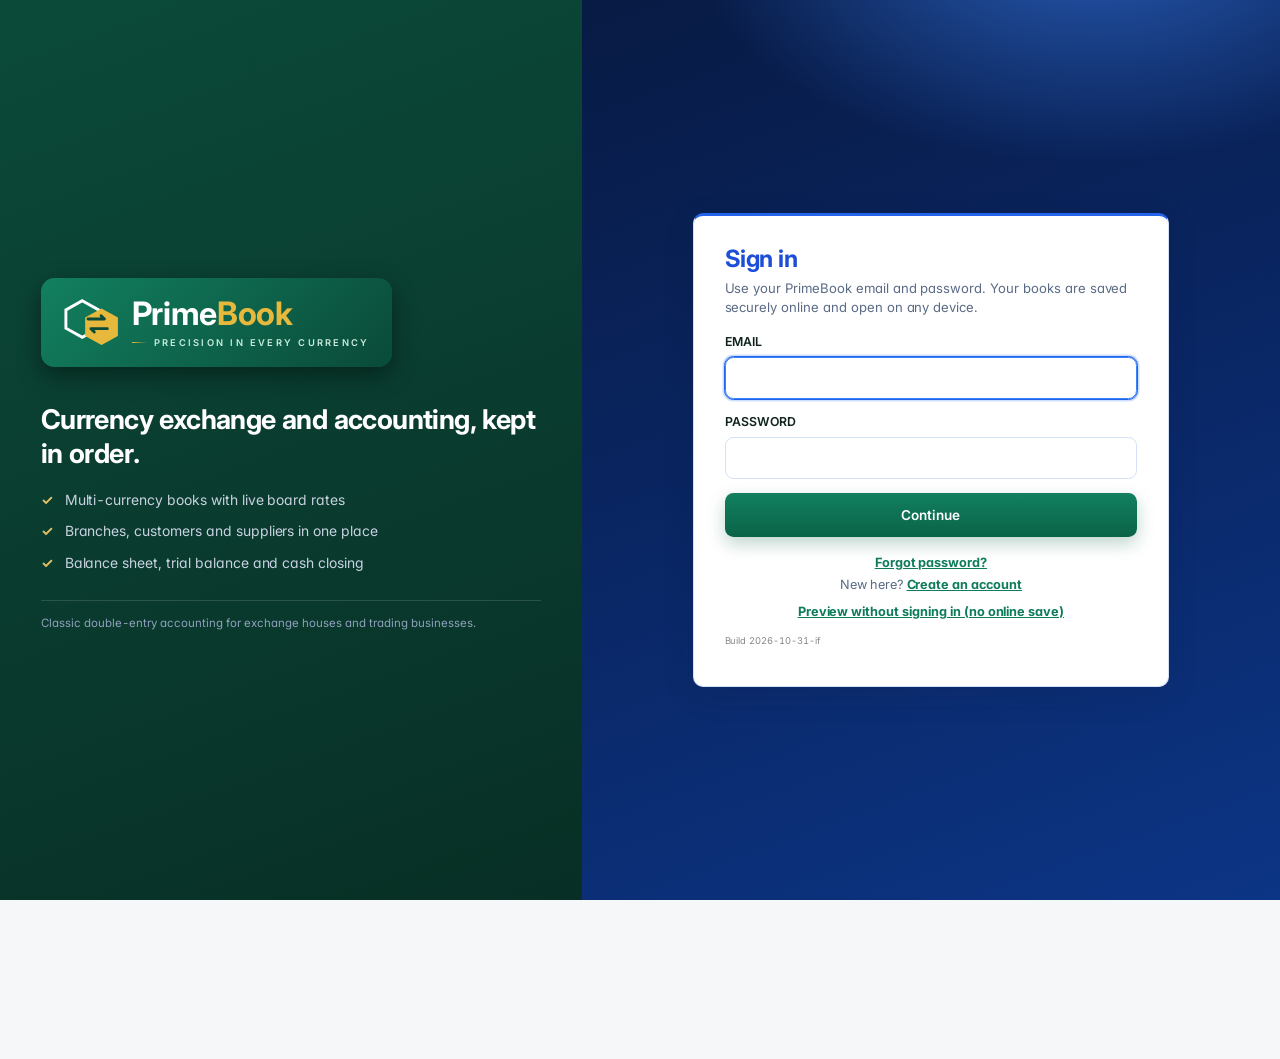
==== public/index.html @ 4fc0483b "Daily Closing: 5-stage approval progress, approval queue panel, closing blocked by pending approvals" ====
<!DOCTYPE html>
<html translate="no" lang="en"><head><link rel="preconnect" href="https://fonts.googleapis.com"><link rel="preconnect" href="https://fonts.gstatic.com" crossorigin><link href="https://fonts.googleapis.com/css2?family=Inter:wght@400;500;600;700;800&display=swap" rel="stylesheet"><meta name="google" content="notranslate"><meta http-equiv="Content-Language" content="en"><meta charset="utf-8">
<meta name="viewport" content="width=device-width, initial-scale=1, viewport-fit=cover">
<title>PrimeBook</title>

<style>
:root{--bg:#f3f5f4;--pn:#fff;--tx:#14211d;--mu:#5d6b66;--ln:#d9e0dd;--ac:#0b6b57;--ac2:#e8f2ef;--rd:#b3261e;--side:#10231e;--sidetx:#cfe0da;
box-sizing:border-box;padding-top:env(safe-area-inset-top,0px);padding-bottom:env(safe-area-inset-bottom,0px)}
:root:not([data-theme=light]){}
@media(prefers-color-scheme:dark){:root:not([data-theme=light]){--bg:#0e1614;--pn:#16221f;--tx:#e6efec;--mu:#93a39d;--ln:#27382f;--ac:#3fc3a2;--ac2:#1b2e29;--rd:#ff8a80;--side:#0a1210;--sidetx:#a9bdb6}}
:root[data-theme=dark]{--bg:#0e1614;--pn:#16221f;--tx:#e6efec;--mu:#93a39d;--ln:#27382f;--ac:#3fc3a2;--ac2:#1b2e29;--rd:#ff8a80;--side:#0a1210;--sidetx:#a9bdb6}
*{box-sizing:border-box}html{scroll-padding-top:env(safe-area-inset-top,0px)}
body{margin:0;background:var(--bg);color:var(--tx);font:15px/1.5 "Segoe UI",system-ui,sans-serif;display:flex;min-height:100vh}
nav{width:200px;background:var(--side);color:var(--sidetx);padding:16px 10px;flex:none}
nav h1{font:700 18px 'Inter','Segoe UI',sans-serif;color:#fff;margin:0 8px 14px}
nav button{display:block;width:100%;text-align:left;background:none;border:0;color:inherit;padding:8px 10px;border-radius:6px;font:inherit;cursor:pointer}
nav button.on{background:var(--ac);color:#fff}nav button:hover:not(.on){background:#ffffff14}
main{flex:1;min-width:0;padding:18px 22px}
.top{display:flex;gap:10px;align-items:center;margin-bottom:14px;flex-wrap:wrap}.top h2{margin:0;font:700 22px 'Inter','Segoe UI',sans-serif;flex:1}
.g{display:grid;grid-template-columns:repeat(auto-fit,minmax(220px,1fr));gap:12px;margin-bottom:14px}
.p{background:var(--pn);border:1px solid var(--ln);border-radius:8px;padding:14px;margin-bottom:14px}
.p h3{margin:0 0 10px;font-size:15px}
.k b{display:block;font:700 24px 'Inter','Segoe UI',sans-serif}.k span{color:var(--mu);font-size:13px}
form{display:grid;grid-template-columns:repeat(auto-fit,minmax(130px,1fr));gap:8px;align-items:end}
label{display:flex;flex-direction:column;font-size:12px;color:var(--mu);gap:3px}
input,select{font:inherit;padding:7px 8px;border:1px solid var(--ln);border-radius:6px;background:var(--bg);color:var(--tx);min-width:0}
button.b,form button{background:var(--ac);color:#fff;border:0;border-radius:6px;padding:8px 12px;font:inherit;font-weight:600;cursor:pointer}
button.s{background:var(--ac2);color:var(--ac)}
.w{overflow-x:auto}table{border-collapse:collapse;width:100%;font-size:14px}
th,td{padding:6px 8px;border-bottom:1px solid var(--ln);text-align:left;white-space:nowrap}th{color:var(--mu);font-weight:600}
.n{text-align:right;font-variant-numeric:tabular-nums}.neg{color:var(--rd)}tr.t td{font-weight:700;border-top:2px solid var(--ln)}
.mu{color:var(--mu);font-size:13px}
@media(max-width:720px){body{flex-direction:column}nav{width:100%;display:flex;overflow-x:auto;gap:4px;padding:8px}nav h1{display:none}nav button{width:auto;white-space:nowrap}main{padding:12px}}
@media print{nav,form,.top select,.top button,.chips,.qa{display:none}}
body{font-family:'Inter','Segoe UI',system-ui,sans-serif}.top h2,.k b,nav h1{font-family:'Inter','Segoe UI',system-ui,sans-serif;letter-spacing:-.02em}
nav{border-right:1px solid #ffffff12;position:sticky;top:0;height:100vh;overflow:auto}nav button.on{box-shadow:inset 3px 0 0 #fff}
.p{box-shadow:0 1px 3px #0b1f1a14}th{font-size:12px;background:var(--ac2)}tr:hover td{background:var(--ac2)}
.chips,.qa{display:flex;gap:6px;flex-wrap:wrap;margin-bottom:12px}.chip{border:1px solid var(--ln);background:var(--pn);color:var(--tx);padding:5px 14px;border-radius:99px;font:inherit;font-size:13px;cursor:pointer}.chip.on{background:var(--ac);color:#fff;border-color:var(--ac)}
.k{cursor:pointer;transition:transform .15s,border-color .15s}.k:hover{transform:translateY(-2px);border-color:var(--ac)}.k em{font-style:normal;font-size:12px;color:var(--mu)}
.g2{display:grid;grid-template-columns:repeat(auto-fit,minmax(320px,1fr));gap:12px}.ch{width:100%;height:auto}.ax{fill:var(--mu);font-size:10px}
.hb{display:grid;grid-template-columns:44px 1fr 96px;gap:8px;align-items:center;padding:5px 0;cursor:pointer;font-size:14px}.hb u{height:10px;background:var(--ac2);border-radius:5px;overflow:hidden}.hb i{display:block;height:100%;background:var(--ac)}.hb b{text-align:right;font-variant-numeric:tabular-nums}
.mix{display:flex;height:14px;border-radius:7px;overflow:hidden;background:var(--ac2)}.m0{background:var(--ac)}.m1{background:#c58a1b}.m2{background:#4a6fd1}.lg{display:flex;gap:14px;flex-wrap:wrap;margin-top:8px;font-size:13px}.lg i{display:inline-block;width:10px;height:10px;border-radius:3px;margin-right:5px}
.al{margin:0;padding:0;list-style:none}.al li{padding:7px 0;border-bottom:1px solid var(--ln);font-size:14px}
nav button.sub{padding-left:26px;font-size:13px;opacity:.85}nav button.on2{background:#ffffff1c;color:#fff;opacity:1}
.tpl .th{border-bottom:1px solid var(--ln);margin:-14px -14px 12px;padding:14px;background:var(--ac2);border-radius:8px 8px 0 0}.tpl .th h3{font-size:17px;margin:0}.tpl .th p{margin:2px 0 0;color:#2f423b;font-size:13.5px;font-weight:500}.tpl .th h3{color:#0b3d33}
.tpl form{display:block}.tpl fieldset{border:0;border-top:1px solid var(--ln);margin:0 0 6px;padding:10px 0;min-width:0}.tpl legend{font-weight:600;font-size:13px;padding:0 8px 0 0}.fg{display:grid;grid-template-columns:repeat(auto-fit,minmax(170px,1fr));gap:12px}
.tf{display:flex;justify-content:space-between;align-items:center;gap:12px;border-top:1px solid var(--ln);padding-top:12px;font-size:12px;color:var(--mu);flex-wrap:wrap}
.pf{display:grid;grid-template-columns:minmax(210px,270px) 1fr;gap:12px;align-items:start}.pf.one{grid-template-columns:1fr}@media(max-width:720px){.pf{grid-template-columns:1fr}}
.ur{padding:9px 10px;border-radius:6px;cursor:pointer;display:flex;flex-direction:column}.ur:hover,.ur.on{background:var(--ac2)}
.av{width:46px;height:46px;border-radius:50%;background:var(--ac);color:#fff;display:grid;place-items:center;font-weight:700}
.dl{display:grid;grid-template-columns:minmax(120px,170px) 1fr;margin:0}.dl dt,.dl dd{margin:0;padding:10px 0;border-bottom:1px solid var(--ln)}.dl dt{color:var(--mu)}
.bdg{display:inline-block;padding:2px 10px;border-radius:99px;font-size:12px;font-weight:600;margin:0 6px}.bdg.g{background:var(--ac2);color:var(--ac)}.bdg.w{background:#c58a1b2e;color:#b27a10}.bdg.e{background:#b3261e24;color:var(--rd)}
.key{font:600 17px ui-monospace,Consolas,monospace;letter-spacing:.08em;background:var(--ac2);padding:10px;border-radius:6px;word-break:break-all;margin:6px 0;user-select:all}

:root{--bg:#eef4fb;--pn:#fcfdfe;--tx:#1c2433;--mu:#6a7384;--ln:#d7e4f4;--ac:#0A4A39;--ac2:#eaeef4;--gd:#3FA37F;--rd:#9b2c2c;--side:#10203a;--sidetx:#c8d2e1;--onac:#fff}
@media(prefers-color-scheme:dark){:root:not([data-theme=light]){--bg:#0f1624;--pn:#172134;--tx:#e8ecf3;--mu:#97a3b8;--ln:#2a364b;--ac:#7fa6d8;--ac2:#1d2b44;--gd:#e3c06a;--rd:#f19a9a;--side:#0a1220;--sidetx:#b4c0d3;--onac:#0f1624}}
:root[data-theme=dark]{--bg:#0f1624;--pn:#172134;--tx:#e8ecf3;--mu:#97a3b8;--ln:#2a364b;--ac:#7fa6d8;--ac2:#1d2b44;--gd:#e3c06a;--rd:#f19a9a;--side:#0a1220;--sidetx:#b4c0d3;--onac:#0f1624}
body{font-family:'Source Sans 3','Segoe UI',system-ui,sans-serif}
.top h2,.p h3,nav h1,.k b,.tpl .th h3{font-family:'Inter','Segoe UI',sans-serif;letter-spacing:0}.top h2{font-size:21px;border-bottom:2px solid var(--gd);padding-bottom:6px}
button.b,form button,.chip.on,.av{background:var(--ac);color:var(--onac)}button.s{background:var(--ac2);color:var(--ac)}.chip.on{border-color:var(--ac)}
nav h1{color:#fff;font-size:17px;border-bottom:1px solid #ffffff22;padding-bottom:12px}
nav button.on,nav button.on2{background:#ffffff1a;color:#fff;box-shadow:inset 3px 0 0 var(--gd)}
nav .gh{display:flex;gap:8px;font-weight:600;color:#fff;margin-top:6px}nav .gh i{font-style:normal;color:var(--gd);width:10px}nav .gh.on0{background:#ffffff0f}
nav button.sub{padding:6px 10px 6px 30px;font-size:13.5px}
.k{border-top:3px solid var(--gd)}th{background:var(--ac2);color:var(--tx)}.hb i,.m0{background:var(--ac)}tr:hover td{background:var(--ac2)}
.star{color:#bbd1ec;cursor:pointer}.star.on{color:var(--gd)}.rl{color:var(--ac);font-weight:600;text-decoration:none}.rl:hover{text-decoration:underline}.rp{grid-template-columns:minmax(200px,250px) 1fr}
@media(max-width:720px){.grp{display:contents}.rp{grid-template-columns:1fr}}

.g4{display:grid;grid-template-columns:repeat(4,1fr);gap:12px;margin-bottom:14px}.g4 .k{margin:0}.dh{display:flex;justify-content:space-between;gap:10px;flex-wrap:wrap;align-items:center;margin-bottom:14px}.dh .chips,.dh .qa{margin:0}
.dg{display:grid;grid-template-columns:minmax(0,2fr) minmax(280px,1fr);gap:14px;align-items:start;margin-bottom:0}.dcol{min-width:0}
.ph{display:flex;justify-content:space-between;align-items:baseline}.ph h3{margin:0 0 10px}
.st3{display:grid;grid-template-columns:repeat(3,1fr);gap:10px;margin-bottom:10px}.st2{display:grid;grid-template-columns:1fr 1fr;gap:10px;margin-bottom:8px}
.st3>div,.st2>div{background:var(--ac2);border-radius:6px;padding:8px 10px}.st3 span,.st2 span{display:block;font-size:12px;color:var(--mu)}.st3 b,.st2 b{font:700 17px 'Inter','Segoe UI',sans-serif}
.al li{border-left:3px solid var(--ln);padding-left:10px}.al li.w{border-left-color:var(--gd)}.al li.r{border-left-color:var(--rd)}.al li.i{border-left-color:var(--ac)}
.m2{background:#7b8aa3}.p.k em{display:block;margin-top:2px}
@media(max-width:1000px){.g4{grid-template-columns:repeat(2,1fr)}.dg{grid-template-columns:1fr}}@media(max-width:480px){.g4{grid-template-columns:1fr}.st3{grid-template-columns:1fr}}
nav button.sub2{padding-left:48px;font-size:13px}
.rh{display:flex;justify-content:space-between;gap:14px;flex-wrap:wrap;align-items:flex-end}.rh h3{font-size:19px;margin:0 0 4px}.rh p{margin:0}.rf{display:flex;gap:8px;align-items:flex-end;flex-wrap:wrap}.rf label{min-width:120px}
.kp{margin:0}.kp span{display:block;color:var(--mu);font-size:13px}.kp b{display:block;font:700 22px 'Inter','Segoe UI',sans-serif}.kp em{font-style:normal;font-size:12px;color:var(--mu)}.g4 .kp{border-top:3px solid var(--gd)}
.stm td{padding:8px 12px}.stm .sh td{background:var(--ac2);font-weight:700;font-size:12px;letter-spacing:.06em;text-transform:uppercase;color:var(--ac)}.stm .sub td{font-weight:700;border-top:1px solid var(--tx)}.stm .grand td{font-weight:700;border-top:2px solid var(--tx);border-bottom:3px double var(--tx);background:var(--ac2)}.stm tr:not(.sh):not(.sub):not(.grand) td:first-child{padding-left:28px}
.hb.wide{grid-template-columns:150px 1fr 120px;cursor:default}.hb i.neg{background:var(--rd)}nav button.subh{font-weight:600;color:#fff}
.txl{width:100%;border-collapse:collapse}.txl th{background:var(--ac2)}.txl td{padding:4px 6px;border-bottom:1px solid var(--ln)}.txl select,.txl input{width:100%;min-width:130px}.txl input{text-align:right}.txl th.n{text-align:right}#txp:disabled{opacity:.45;cursor:not-allowed}
.tree .acc td:first-child{font-weight:600}.tree .sb td:first-child{padding-left:36px!important}.tree .sl td:first-child{padding-left:60px!important;color:var(--mu);font-size:13px}.tree .sl td.n{font-size:13px;color:var(--mu)}.tree .tot td{font-weight:600;border-top:1px solid var(--ln)}.tree .acc td:first-child{padding-left:12px!important}
.vch{background:var(--pn);border:1px solid var(--ln);border-top:4px solid var(--gd);border-radius:4px;padding:22px 26px;box-shadow:0 2px 8px #0b1f1a14;margin-bottom:14px}
.vh{display:flex;justify-content:space-between;gap:16px;align-items:flex-start;border-bottom:2px solid var(--tx);padding-bottom:12px;margin-bottom:14px}.vco b{font:700 20px 'Inter','Segoe UI',sans-serif;letter-spacing:.04em;display:block}.vco span{color:var(--mu);font-size:13px}.vt{text-align:right}.vt h2{margin:0;font:700 17px 'Inter','Segoe UI',sans-serif;text-transform:uppercase;letter-spacing:.06em}.vno{margin-top:6px;border:1px solid var(--tx);display:inline-block;padding:3px 12px;font-size:14px}
.vm{display:grid;grid-template-columns:repeat(auto-fit,minmax(170px,1fr));gap:12px 16px;margin-bottom:16px}.vm label{font-size:11px;text-transform:uppercase;letter-spacing:.05em}.vm .ro{padding:8px 4px;border-bottom:1px solid var(--ln);color:var(--tx);font-size:15px;text-transform:none;letter-spacing:0}
.vb{display:grid;grid-template-columns:minmax(0,1.4fr) minmax(240px,1fr);gap:18px;margin-top:14px}.vb textarea{width:100%;min-height:100px;font:inherit;padding:8px;border:1px solid var(--ln);border-radius:6px;background:var(--bg);color:var(--tx);text-transform:none;letter-spacing:0;margin-top:3px}
.vtot{border:1px solid var(--tx);align-self:start}.vtot div{display:flex;justify-content:space-between;padding:8px 12px;border-bottom:1px solid var(--ln)}.vtot div:last-child{border:0;font-weight:700;background:var(--ac2)}
.vw{margin-top:12px;padding:10px 12px;background:var(--ac2);border-left:3px solid var(--gd);font-size:14px}
.vs{display:grid;grid-template-columns:repeat(4,1fr);gap:20px;margin-top:38px}.vs div{border-top:1px solid var(--tx);padding-top:6px;font-size:12px;color:var(--mu);text-align:center}.vs b{display:block;color:var(--tx);font-size:13px;min-height:16px;margin-bottom:2px}
.vf{display:flex;gap:8px;justify-content:flex-end;flex-wrap:wrap;margin-top:18px;align-items:center}.vf .mu{margin-right:auto;max-width:420px}
.tpls{display:grid;grid-template-columns:repeat(auto-fit,minmax(170px,1fr));gap:10px;margin-bottom:14px}.tcard{text-align:left;border:1px solid var(--ln);background:var(--pn);color:var(--tx);border-radius:8px;padding:10px 12px;cursor:pointer;font:inherit}.tcard b{display:block;font-size:14px}.tcard span{font-size:12px;color:var(--mu)}.tcard.on{border-color:var(--gd);box-shadow:inset 0 0 0 1px var(--gd);background:var(--ac2)}
.txl .ix{width:34px;color:var(--mu);text-align:center}
@media(max-width:720px){.vb{grid-template-columns:1fr}.vs{grid-template-columns:1fr 1fr}.vch{padding:14px}}
@media print{.noprint,.tpls{display:none!important}.vch{box-shadow:none;border-color:#000;padding:0}.vch select,.vch input,.vch textarea{border:0!important;background:none!important}.vch select{appearance:none}}

:root{--up:#2f7d5b}@media(prefers-color-scheme:dark){:root:not([data-theme=light]){--up:#6fcf9f}}:root[data-theme=dark]{--up:#6fcf9f}
.dw{display:flex;justify-content:space-between;gap:14px;flex-wrap:wrap;align-items:flex-end;margin-bottom:14px}.dw h3{margin:0;font:700 18px 'Inter','Segoe UI',sans-serif}.dw p{margin:3px 0 0;color:var(--mu);font-size:13px}
.seg{display:inline-flex;border:1px solid var(--ln);border-radius:8px;overflow:hidden;background:var(--pn)}.seg button{border:0;background:none;color:var(--tx);padding:7px 14px;font:inherit;font-size:13px;cursor:pointer}.seg button.on{background:var(--ac);color:var(--onac)}
.kc .row{display:flex;justify-content:space-between;align-items:flex-end;gap:8px}.kc svg{width:96px;height:36px;flex:none}.kc em{display:block;margin-top:4px;font-size:12px;color:var(--mu)}
.pill{display:inline-block;font-size:12px;font-weight:600;padding:1px 8px;border-radius:99px;margin-right:4px}.pill.up{background:#2f7d5b24;color:var(--up)}.pill.dn{background:#9b2c2c22;color:var(--rd)}.pill.nu{background:var(--ac2);color:var(--mu)}
.card-h{display:flex;justify-content:space-between;align-items:center;gap:10px;margin-bottom:10px;flex-wrap:wrap}.card-h h3{margin:0}.lnk{font-size:12px;color:var(--ac);cursor:pointer;font-weight:600}.lnk:hover{text-decoration:underline}
.donut{display:flex;gap:16px;align-items:center;flex-wrap:wrap}.donut svg{width:140px;height:140px;flex:none}.dl2{flex:1;min-width:140px}.dl2 div{display:flex;align-items:center;gap:8px;font-size:13px;padding:4px 0;border-bottom:1px solid var(--ln)}.dl2 i{width:10px;height:10px;border-radius:3px;display:inline-block}.dl2 b{margin-left:auto;font-variant-numeric:tabular-nums;padding-left:12px}
.tg{display:inline-block;font-size:11px;font-weight:600;padding:1px 8px;border-radius:4px;background:var(--ac2);color:var(--ac);letter-spacing:.03em}
.gm{display:grid;grid-template-columns:minmax(0,2fr) minmax(280px,1fr);gap:14px;margin-bottom:14px}.gm>div>.p:last-child{margin-bottom:0}.gm>div>.p{margin-bottom:14px}.g3{display:grid;grid-template-columns:repeat(auto-fit,minmax(300px,1fr));gap:14px;margin-bottom:14px}.g3 .p{margin:0}.gm>.p{margin:0}
.lg2{display:flex;gap:14px;font-size:12px;color:var(--mu)}.lg2 i{display:inline-block;width:10px;height:3px;margin-right:5px;vertical-align:middle}
@media(max-width:1000px){.gm{grid-template-columns:1fr}}.g3 .hb.wide{grid-template-columns:100px 1fr 96px}.kc em{white-space:nowrap}
.cl-tools{display:flex;gap:10px;flex-wrap:wrap;align-items:flex-end}.cl-tools label{min-width:170px;flex:1;max-width:260px}.sh{display:flex;gap:8px;flex-wrap:wrap;margin-top:12px}
.abtn{display:inline-block;text-decoration:none;border-radius:6px;padding:8px 12px;font-weight:600;background:var(--ac2);color:var(--ac);font-size:14px}.abtn:hover{background:var(--ln)}
.cpick{display:grid;grid-template-columns:repeat(auto-fill,minmax(210px,1fr));gap:8px;margin-top:10px}
.stc{display:grid;grid-template-columns:minmax(0,1.3fr) minmax(240px,1fr);gap:18px;margin-bottom:14px}.stc h4{margin:0 0 4px;font:700 16px 'Inter','Segoe UI',sans-serif}.stc p{margin:2px 0;color:var(--mu);font-size:13px}@media(max-width:720px){.stc{grid-template-columns:1fr}}
.ckw{grid-column:1/-1}.ckw span{display:block;font-size:12px;color:var(--mu);margin-bottom:4px}.cks{display:flex;gap:8px;flex-wrap:wrap}.ck{flex-direction:row!important;align-items:center;gap:6px!important;border:1px solid var(--ln);border-radius:6px;padding:6px 12px;background:var(--bg);color:var(--tx)!important;font-size:13px!important}.ck input{min-width:0}
.ov{position:fixed;inset:0;background:#0f1b2d99;z-index:50;overflow:auto;display:flex;justify-content:center;align-items:flex-start;padding:24px 16px}
.md{background:var(--pn);border-radius:12px;width:100%;max-width:780px;box-shadow:0 20px 60px #0008;margin:auto}
.mh{display:flex;justify-content:space-between;align-items:center;padding:20px 28px;border-bottom:1px solid var(--ln)}.mh h3{margin:0;font:700 22px 'Inter','Segoe UI',sans-serif}.mx{background:none;border:0;font-size:22px;line-height:1;color:var(--mu);cursor:pointer}
.mb{padding:22px 28px}.mg{display:grid;grid-template-columns:1fr 1fr;gap:18px 20px}
.mf{display:flex;flex-direction:column;gap:6px;font-size:15px;font-weight:600;color:var(--tx)}.mf input,.mf select,.mf textarea{font:inherit;font-weight:400;padding:12px 14px;border:1px solid var(--ln);border-radius:8px;background:var(--pn);color:var(--tx);min-height:48px}.mf textarea{min-height:100px;resize:vertical}
.amt{display:flex;align-items:center;border:1px solid var(--ln);border-radius:8px;padding:0 14px;min-height:48px;gap:8px;background:var(--pn)}.amt span{color:var(--mu);font-weight:400}.amt input{border:0!important;text-align:right;flex:1;min-height:44px!important;padding:0!important;background:none!important}
.lk{display:flex;gap:10px;align-items:center;margin:16px 0 10px;font-size:15px;font-weight:600}.ln{color:var(--ac);background:none;border:0;padding:0;font:inherit;font-weight:600;cursor:pointer}.ln:hover{text-decoration:underline}
.plo,.plf{border:1.5px solid var(--ac);border-radius:999px;padding:11px 28px;font:inherit;font-weight:600;cursor:pointer}.plo{background:none;color:var(--ac)}.plf{background:var(--ac);color:var(--onac)}.plo:hover{background:var(--ac2)}
.tagbox{background:var(--bg);border:1px solid var(--ln);border-radius:8px;padding:14px}
.mfoot{display:flex;justify-content:flex-end;gap:12px;padding:18px 28px;border-top:1px solid var(--ln)}
.tpl label,form[data-f] label{font-size:14px;font-weight:600;color:var(--tx)}.tpl input,.tpl select,form[data-f] input,form[data-f] select{padding:12px 14px;font-size:15px;font-weight:400;border-radius:8px;background:var(--pn);min-height:46px}.tpl .tf button,.tpl form>.tf button{border-radius:999px;padding:11px 28px}.tpl legend{font-size:15px}
@media(max-width:640px){.mg{grid-template-columns:1fr}.mb,.mh,.mfoot{padding-left:16px;padding-right:16px}}@media print{.ov{display:none}}
.cx-t{display:flex;justify-content:flex-end;gap:14px;align-items:center;flex-wrap:wrap;margin-bottom:18px}
.srch{display:flex;align-items:center;border:1.5px solid var(--ln);border-radius:10px;background:var(--pn);width:min(100%,360px);padding:3px 4px 3px 14px}.srch input{border:0!important;flex:1;font:inherit;background:none!important;color:var(--tx);min-height:36px!important;outline:none;padding:0!important;min-width:0}.srch button{background:var(--ac2);border:0;border-radius:8px;width:38px;height:36px;cursor:pointer;color:var(--tx);font-size:18px}
.ddw{position:relative;display:inline-block}.ddm{position:absolute;right:0;top:calc(100% + 6px);min-width:230px;background:var(--pn);border:1px solid var(--ln);border-radius:10px;box-shadow:0 10px 30px #0003;padding:6px;z-index:20}.ddm button{display:flex;width:100%;text-align:left;padding:9px 12px;border:0;background:none;border-radius:6px;color:var(--tx);font:inherit;font-size:14px;font-weight:400;cursor:pointer}.ddm button:hover{background:var(--ac2)}.ddm button.on{font-weight:700;color:var(--ac)}.ddm h6{margin:8px 12px 4px;font-size:11px;letter-spacing:.06em;text-transform:uppercase;color:var(--mu)}
.cx-tbl{width:100%;border-collapse:collapse}.cx-tbl th{text-align:left;font-weight:700;font-size:15px;padding:12px 14px;border-bottom:2px solid var(--ln);background:none;color:var(--tx)}.cx-tbl td{padding:16px 14px;border-bottom:1px solid var(--ln);vertical-align:top}.cx-tbl td b{font-size:17px}.sb2{color:var(--mu);font-size:14px;margin-top:2px}.cx-n{text-align:right!important}
.dots{width:40px;height:40px;border-radius:50%;border:1.5px solid var(--ac);background:none;color:var(--ac);font-size:18px;cursor:pointer;line-height:1;padding:0}
.cx-f{display:flex;justify-content:space-between;align-items:center;margin-top:18px;flex-wrap:wrap;gap:12px}.pg{display:inline-flex;border:1.5px solid var(--ln);border-radius:999px;overflow:hidden;margin-left:10px;vertical-align:middle}.pg button{background:none;border:0;padding:8px 14px;cursor:pointer;color:var(--ac);font-size:12px}.pg button:disabled{opacity:.35;cursor:default}.pg button+button{border-left:1.5px solid var(--ln)}
.amt select{border:0!important;background:none!important;min-height:44px!important;padding:0!important;width:auto!important;font-weight:600;color:var(--tx)}
:root{--bg:#eef4fb;--pn:#fcfdfe;--tx:#1c2433;--mu:#667085;--ln:#d7e4f4;--ac:#0A4A39;--ac2:#eef0f5;--gd:#3FA37F;--rd:#9b2c2c;--side:#10203a;--sidetx:#c8d2e1;--up:#2f7d5b}
@media(prefers-color-scheme:dark){:root:not([data-theme=light]){--bg:#0f1624;--pn:#172134;--tx:#e8ecf3;--mu:#97a3b8;--ln:#2a364b;--ac:#8fb0dc;--ac2:#1d2b44;--gd:#e3c06a;--rd:#f19a9a;--side:#0a1220;--sidetx:#b4c0d3;--up:#6fcf9f}}
:root[data-theme=dark]{--bg:#0f1624;--pn:#172134;--tx:#e8ecf3;--mu:#97a3b8;--ln:#2a364b;--ac:#8fb0dc;--ac2:#1d2b44;--gd:#e3c06a;--rd:#f19a9a;--side:#0a1220;--sidetx:#b4c0d3;--up:#6fcf9f}
.dz{font-size:16px}.dz .dw h3{font-size:24px}.dz .dw p{font-size:15px}
.dz .seg button,.dz .qa button{font-size:15px;padding:9px 16px}
.zg{display:grid;grid-template-columns:repeat(4,1fr);gap:16px;margin-bottom:16px}
.zk{display:flex;gap:16px;align-items:center;background:var(--pn);border:1px solid var(--ln);border-left:5px solid var(--ac);border-radius:10px;padding:20px;cursor:pointer;box-shadow:0 2px 6px #10203a18;transition:transform .15s}.zk:hover{transform:translateY(-2px)}
.zk:nth-child(2){border-left-color:var(--gd)}.zk:nth-child(4){border-left-color:#7a6a3a}
.zi{width:48px;height:48px;border-radius:50%;background:var(--ac2);display:grid;place-items:center;flex:none}.zi svg{width:26px;height:26px;fill:none;stroke:var(--ac);stroke-width:2;stroke-linecap:round;stroke-linejoin:round}
.zk span{display:block;font-size:14px;font-weight:600;color:var(--mu)}.zk b{display:block;font:700 30px 'Inter','Segoe UI',sans-serif;margin:2px 0;color:var(--tx);overflow-wrap:anywhere}.zk b.neg,.neg{color:var(--rd)}.zk em{font-style:normal;font-size:13.5px;color:var(--mu)}
.zr{display:grid;grid-template-columns:minmax(0,1.5fr) minmax(300px,1fr);gap:16px;margin-bottom:0;align-items:start}.zr2{display:grid;grid-template-columns:minmax(0,1.6fr) minmax(300px,1fr);gap:16px}.zr2.b{grid-template-columns:minmax(0,1.3fr) minmax(0,1fr)}
.dz .p{padding:20px;border-radius:10px}.dz .card-h h3{font:700 19px 'Inter','Segoe UI',sans-serif;color:var(--ac)}.dz .lnk{font-size:14px}
.zt{width:100%;border-collapse:collapse;font-size:15.5px}.zt th{font-size:13px;text-transform:uppercase;letter-spacing:.05em;text-align:left;padding:11px 12px;background:var(--ac2);color:var(--ac)}.zt td{padding:11px 12px;border-bottom:1px solid var(--ln)}.zt .n,.zt th.n{text-align:right;font-variant-numeric:tabular-nums}
.zt .cd{color:var(--mu);width:70px}.zt .gh2 td{background:var(--ac);color:#fff;font-weight:700;font-size:13.5px;letter-spacing:.05em;text-transform:uppercase;padding:8px 12px}:root[data-theme=dark] .zt .gh2 td{color:#0a1220}.zt .gt td{font-weight:700;border-top:2px solid var(--ac);background:var(--ac2)}.zt tr.cur td{background:var(--ac2)}
.arp{display:grid;gap:14px;margin-bottom:12px}.arp span{font-size:14px;color:var(--mu);font-weight:600}.arp b{display:block;font:700 24px 'Inter','Segoe UI',sans-serif}.arp u{display:block;height:12px;background:var(--ac2);border-radius:6px;overflow:hidden;margin-top:6px}.arp i{display:block;height:100%;background:var(--ac);border-radius:6px}.arp i.gd{background:var(--gd)}
.dz h4{margin:14px 0 6px;font-size:13px;text-transform:uppercase;letter-spacing:.06em;color:var(--mu)}.pr{display:flex;justify-content:space-between;gap:10px;padding:8px 0;border-bottom:1px solid var(--ln);font-size:15.5px}
.dz .ax{font-size:12.5px;fill:var(--mu)}.dz .ch{width:100%;height:auto}.dz .dl2 div{font-size:15px;padding:4px 0}.dz .hb.wide{font-size:15.5px;grid-template-columns:120px 1fr 110px;padding:9px 0}.dz .hb i{background:var(--ac)}.dz .hb u{height:14px}
.dz .tg{font-size:12.5px;padding:2px 10px}.dz .donut svg{width:170px;height:170px}.dz .lg2{font-size:14px}
@media(max-width:1100px){.zg{grid-template-columns:1fr 1fr}.zr,.zr2,.zr2.b{grid-template-columns:1fr}}@media(max-width:560px){.zg{grid-template-columns:1fr}.zk b{font-size:26px}}
@media(max-width:720px){nav{position:static;height:auto;overflow-x:auto;overflow-y:hidden;align-items:center}nav .grp{display:contents}nav button{flex:none;width:auto}nav button.gh{margin:0}.dz .zk b{font-size:26px}}.txg{width:100%;border-collapse:collapse;font-size:15.5px}.txg th{text-align:left;font-size:13px;text-transform:uppercase;letter-spacing:.05em;padding:12px;background:var(--ac2);color:var(--ac);white-space:nowrap}.txg th.n,.txg td.n{text-align:right;font-variant-numeric:tabular-nums}
.txg td{padding:12px;border-bottom:1px solid var(--ln);vertical-align:top}.txg tbody tr:nth-child(even) td,.txg tr:nth-child(even) td{background:#f5f8fc}:root[data-theme=dark] .txg tr:nth-child(even) td{background:#131d30}@media(prefers-color-scheme:dark){:root:not([data-theme=light]) .txg tr:nth-child(even) td{background:#131d30}}
.txg tr:hover td{background:var(--ac2)}.txg td.dt{white-space:nowrap;color:var(--mu);font-variant-numeric:tabular-nums}.txg td b{font-weight:600}.txg td small{display:block;color:var(--mu);font-size:12.5px;margin-top:2px}
.txg td.inn{color:var(--up);background:#e9f6ef!important}.txg td.out{color:var(--rd);background:#fcefed!important}
.tt{display:inline-block;font-size:12.5px;font-weight:600;padding:3px 11px;border-radius:99px;white-space:nowrap}.t-fx{background:#dff1e8;color:#14684a}.t-in{background:#f6ecce;color:#76591a}.t-tr{background:#dde9f6;color:#274f7d}.t-jr{background:#ece4f4;color:#5a3a7a}.t-bp{background:#fbe5d6;color:#8a4a1c}.t-en{background:#eceeed;color:#4a5651}
:root[data-theme=dark] .tt{filter:brightness(.92)}
@media(min-width:721px){nav{width:276px;padding:0 0 18px;background:linear-gradient(180deg,#14284a 0%,#0b1830 100%);border-right:0;box-shadow:2px 0 14px #10203a33;scrollbar-width:thin;scrollbar-color:#ffffff33 transparent}
nav .brand{display:flex;gap:12px;align-items:center;padding:22px 20px 18px;border-bottom:1px solid #ffffff1f;margin-bottom:10px;position:sticky;top:0;background:#14284a;z-index:2}
nav .brand i{width:42px;height:42px;border-radius:10px;background:linear-gradient(135deg,#e3c06a,#3FA37F);color:#0b1830;display:grid;place-items:center;font:700 17px 'Inter','Segoe UI',sans-serif;font-style:normal;flex:none}
nav .brand b{display:block;font:700 20px 'Inter','Segoe UI',sans-serif;color:#fff;letter-spacing:.01em}nav .brand span{display:block;font-size:12px;letter-spacing:.14em;text-transform:uppercase;color:#e3c06a;margin-top:1px}
nav>button,nav .gh{padding:12px 16px;margin:2px 10px;width:calc(100% - 20px);font-size:16.5px;font-weight:600;color:#e8f3ed;border-radius:8px;display:flex;align-items:center;gap:13px}
nav .gh{margin-top:2px}nav .gh .cv{margin-left:auto;font-style:normal;color:#e3c06a;font-size:13px;width:auto}nav .gh.on0{background:#ffffff14}
nav button.on{background:linear-gradient(90deg,#e3c06a33,#ffffff10);box-shadow:inset 4px 0 0 #e3c06a;color:#fff}
nav .grp{padding-bottom:4px}
nav button.sub{margin:1px 10px 1px 34px;width:calc(100% - 44px);padding:9px 12px 9px 18px;font-size:15.5px;font-weight:400;color:#c9ded3;opacity:1;border-left:1px solid #ffffff26;border-radius:0 8px 8px 0;display:block}
nav button.sub:hover{color:#fff;background:#ffffff12}nav button.subh{font-weight:600;color:#fff;font-size:14.5px;text-transform:uppercase;letter-spacing:.06em;padding-top:12px}
nav button.sub2{margin-left:50px;width:calc(100% - 60px);font-size:15px;padding-left:16px}
nav button.sub.on,nav button.sub.on2,nav button.sub2.on{background:#e3c06a2b;color:#fff;font-weight:600;border-left:3px solid #e3c06a;box-shadow:none}
nav .ni{width:22px;height:22px;flex:none;display:inline-grid;place-items:center}nav .ni svg{width:22px;height:22px;fill:none;stroke:#e3c06a;stroke-width:1.8;stroke-linecap:round;stroke-linejoin:round}
nav .nf{margin:16px 14px 0;padding:14px;border-radius:10px;background:#ffffff0f;color:#cfe3d9;font-size:14px;line-height:1.4}nav .nf b{display:block;color:#fff;font-size:15.5px}}
@media(max-width:720px){nav .brand,nav .nf{display:none}nav .ni{display:none}nav .gh .cv{margin-left:6px}nav button{font-size:15px}}
.ccb{display:inline-block;background:var(--ac);color:#fff;font-weight:700;font-size:13.5px;letter-spacing:.06em;padding:3px 12px;border-radius:6px}:root[data-theme=dark] .ccb{color:#0a1220}.zk b{font-size:27px}.zk b{white-space:nowrap}.zk b .cu{font:600 14px 'Inter',sans-serif;color:var(--mu);letter-spacing:.05em}.dz .dl2 b,.dz .hb b{white-space:nowrap}.dz .dl2 div{gap:8px;justify-content:space-between}.cq{display:flex;gap:10px;flex-wrap:wrap}.cq .plo{padding:8px 20px}.vw b.neg{color:var(--rd)}.dz{pointer-events:none}.dz .zk{cursor:default}.dz .zk:hover{transform:none}.zk{border-left-color:var(--ac)}.zk:nth-child(2),.zk:nth-child(4){border-left-color:var(--gd)}.zt .gh2 td{background:var(--ac)}.mg{align-items:end}.mf{justify-content:flex-end}.mf>span:first-child{line-height:1.3}
.mf input,.mf select,.amt{height:50px;min-height:50px;box-sizing:border-box;line-height:1.2}.amt input,.amt select{height:48px!important;min-height:0!important;box-sizing:border-box}.mf textarea{box-sizing:border-box}
.fg{align-items:end}.fg label,form[data-f] .fg>label{display:flex;flex-direction:column;justify-content:flex-end;gap:6px}.fg input,.fg select,.tpl input,.tpl select,form[data-f] input:not([type=checkbox]),form[data-f] select{height:46px;box-sizing:border-box;line-height:1.2}
.fg label{line-height:1.3}
.mb .mg+.mg,.mb .mg+#ct_fxw,.mb #ct_fxw+.mg{margin-top:18px}.mb .cq{margin-top:18px}.mb #ct_fxw{margin-bottom:0!important}body.auon nav,body.auon main{display:none}
#auth{position:fixed;inset:0;z-index:200;overflow:auto;background:var(--bg);font-size:16px}
.aub{min-height:100%;display:grid;grid-template-columns:minmax(300px,5fr) minmax(0,6fr)}
.aup{background:linear-gradient(160deg,#14284a,#0b1830);color:#e8ecf3;padding:48px 48px 36px;display:flex;flex-direction:column;gap:22px;justify-content:center}
.aul{display:flex;gap:14px;align-items:center}.aul i{width:52px;height:52px;border-radius:12px;background:linear-gradient(135deg,#e3c06a,#3FA37F);color:#0a1830;display:grid;place-items:center;font:700 21px 'Inter','Segoe UI',sans-serif;font-style:normal}.aul b{display:block;font:700 26px 'Inter','Segoe UI',sans-serif;color:#fff}.aul span{display:block;font-size:12.5px;letter-spacing:.16em;text-transform:uppercase;color:#e3c06a}
.aup h1{font:700 32px/1.25 'Inter','Segoe UI',sans-serif;margin:14px 0 0;color:#fff}.aup ul{margin:0;padding:0;list-style:none;display:grid;gap:12px}.aup li{padding-left:28px;position:relative;font-size:16.5px;color:#c8d2e1}.aup li:before{content:"\2713";position:absolute;left:0;color:#e3c06a;font-weight:700}.aup small{color:#8fa0bd;font-size:13.5px;margin-top:10px;border-top:1px solid #ffffff22;padding-top:16px}
.auc{display:grid;place-items:center;padding:32px 20px}.aucard{width:100%;max-width:560px;background:var(--pn);border:1px solid var(--ln);border-top:4px solid var(--gd);border-radius:12px;padding:34px 36px;box-shadow:0 10px 36px #10203a22}
.aucard h2{margin:0 0 6px;font:700 28px 'Inter','Segoe UI',sans-serif;color:var(--ac)}.as{margin:0 0 18px;color:var(--mu);font-size:15.5px;line-height:1.5}
.af{display:flex;flex-direction:column;gap:6px;font-size:14.5px;font-weight:600;color:var(--tx);margin-bottom:16px}.af input,.af select{height:50px;box-sizing:border-box;padding:0 14px;font:inherit;font-weight:400;font-size:16px;border:1px solid var(--ln);border-radius:8px;background:var(--bg);color:var(--tx);width:100%}.af input:focus,.af select:focus{outline:2px solid var(--gd);outline-offset:1px}.af input[readonly]{opacity:.75}
.ar2{display:grid;grid-template-columns:1fr 1fr;gap:0 14px}.ar3{display:grid;grid-template-columns:1fr 1fr;gap:0 14px}
.ab{width:100%;height:52px;border:0;border-radius:10px;background:var(--ac);color:var(--bg);font:700 16.5px inherit;font-family:inherit;cursor:pointer;margin-top:4px}.ab:hover{filter:brightness(1.12)}.ab:disabled{opacity:.6}
:root[data-theme=dark] .ab{color:#0a1220}
.ae{background:#f8e4e4;color:#8c2222;border:1px solid #e8b9b9;border-radius:8px;padding:11px 14px;margin-bottom:16px;font-size:15px}:root[data-theme=dark] .ae{background:#3a1c1c;color:#f5b5b5;border-color:#6a2c2c}
.al{text-align:center;color:var(--mu);margin:18px 0 0;font-size:15px;line-height:1.7}.al a{color:var(--ac);font-weight:700}
.ak{display:flex;gap:10px;align-items:center;font-size:14.5px;color:var(--mu);margin:2px 0 16px}.ak input{width:18px;height:18px}
.aus{display:flex;gap:6px;list-style:none;padding:0;margin:0 0 22px}.aus li{flex:1;display:flex;gap:8px;align-items:center;font-size:13.5px;color:var(--mu);border-top:3px solid var(--ln);padding-top:8px}.aus i{width:22px;height:22px;border-radius:50%;background:var(--ln);display:grid;place-items:center;font-style:normal;font-size:12px;font-weight:700;color:var(--tx)}.aus li.on{border-color:var(--gd);color:var(--tx);font-weight:600}.aus li.on i{background:var(--gd);color:#fff}.aus li.dn{border-color:var(--ac)}.aus li.dn i{background:var(--ac);color:var(--bg)}
.aq{display:flex;gap:22px;align-items:center;margin:0 0 20px;flex-wrap:wrap}.aqi{width:190px;height:190px;border:1px solid var(--ln);border-radius:10px;overflow:hidden;background:#fff;flex:none}.aqi svg{width:100%;height:100%;display:block}.ak2{display:block;background:var(--ac2);padding:10px 12px;border-radius:8px;font:600 15px monospace;letter-spacing:.06em;word-break:break-all;margin:6px 0}
.arc{display:grid;grid-template-columns:1fr 1fr;gap:10px;margin:0 0 22px}.arc span{background:var(--ac2);border:1px dashed var(--gd);border-radius:8px;padding:12px;text-align:center;font:700 17px monospace;letter-spacing:.1em}
.aw{display:grid;grid-template-columns:1fr 1fr;gap:14px}.aw button{text-align:left;background:var(--bg);border:1.5px solid var(--ln);border-radius:12px;padding:22px 20px;cursor:pointer;color:var(--tx);font:inherit;display:flex;flex-direction:column;gap:8px}.aw button:hover{border-color:var(--gd);background:var(--ac2)}.aw svg{width:38px;height:38px;fill:none;stroke:var(--gd);stroke-width:1.7;stroke-linecap:round;stroke-linejoin:round}.aw b{font:700 19px 'Inter','Segoe UI',sans-serif;color:var(--ac)}.aw span{font-size:14.5px;color:var(--mu);line-height:1.45}
@media(max-width:860px){.aub{grid-template-columns:1fr}.aup{padding:28px 24px}.aup h1{font-size:24px}.aup ul,.aup small{display:none}.aucard{padding:26px 20px}.ar2,.ar3,.aw{grid-template-columns:1fr}}
.brand svg,.aul svg{width:46px;height:46px;flex:none;display:block}.aul svg{width:54px;height:54px}.aucard form{display:block!important;margin:0;padding:0;gap:0;background:none;border:0;box-shadow:none}.aucard form .af{width:100%}.aucard .ab{display:block}.aucard h2{border:0;padding:0}.ab2{display:flex;align-items:center;justify-content:center;text-decoration:none;background:var(--gd);color:#fff!important}.brand b,.aul b{letter-spacing:.16em;text-transform:uppercase;font-size:19px!important}.brand span,.aul span{letter-spacing:.2em!important}.ao{background:#e6f3ec;color:#1d5a3b;border:1px solid #b7dcc7;border-radius:8px;padding:11px 14px;margin-bottom:16px;font-size:15px}:root[data-theme=dark] .ao{background:#173326;color:#9fe0bd;border-color:#2c5a43}.aucard a.ab2{display:flex;align-items:center;justify-content:center;font:700 16.5px 'Inter',system-ui,sans-serif;text-decoration:none}.rm th.c,.rm td.c{text-align:center}.rm th small{display:block;font-weight:400;text-transform:none;letter-spacing:0;color:var(--mu);font-size:12px}.rm td small{display:block;font-size:12.5px;margin-top:2px}
.lvs{height:40px;padding:0 10px;border:1px solid var(--ln);border-radius:8px;background:var(--bg);color:var(--tx);font:inherit;font-size:14.5px;min-width:130px}.lvs.n{background:#fbeaea;color:#8c2222}.lvs.v{background:#eceffd;color:#7a5a12}.lvs.w{background:#e5f3ea;color:#1d5a3b}
:root[data-theme=dark] .lvs.n{background:#3a1c1c;color:#f5b5b5}:root[data-theme=dark] .lvs.v{background:#3a321a;color:#e8cf8a}:root[data-theme=dark] .lvs.w{background:#173326;color:#9fe0bd}
.lv{display:inline-block;font-size:13px;font-weight:700;padding:4px 12px;border-radius:99px}.lv.n{background:#fbeaea;color:#8c2222}.lv.v{background:#eceffd;color:#7a5a12}.lv.w{background:#e5f3ea;color:#1d5a3b}
.rx{border:0;background:none;color:var(--rd);cursor:pointer;font-size:14px;padding:0 4px}
.lvs{min-width:112px;font-size:14px}.rm th,.rm td{padding:10px 8px}.brand span,.aul span{letter-spacing:.12em!important;font-size:11.5px!important;white-space:nowrap}.brand b,.aul b{font-size:18px!important}.t-out{background:#fbeaea;color:#8c2222}.t-low{background:#eceffd;color:#7a5a12}.alb{border-left:4px solid var(--gd);background:#fbf6e6;font-size:15px}:root[data-theme=dark] .alb{background:#2a2414}.seg.wrap{flex-wrap:wrap}form[data-f=bimp]{display:block}form[data-f=bimp] .ta{display:block}.ta{width:100%;min-height:130px;box-sizing:border-box;padding:12px 14px;font:14px/1.5 ui-monospace,Menlo,monospace;border:1px solid var(--ln);border-radius:8px;background:var(--pn);color:var(--tx)}.kp2{display:flex;flex-direction:column;gap:2px;min-width:200px}.kp2 span{font-size:13px;color:var(--mu)}.kp2 b{font-size:22px;font-family:'Inter','Segoe UI',sans-serif}.ivd{margin-bottom:16px}.ivb{background:var(--ac,#14284b);color:#fff;font:700 22px 'Inter','Segoe UI',sans-serif;padding:16px 20px;border-radius:12px 12px 0 0}.ivb.ok{background:#1f6b4a}
.ivt{display:flex;justify-content:space-between;background:var(--pn);border:1px solid var(--ln);padding:18px 28px}.ivt div{display:flex;flex-direction:column;align-items:center;gap:6px;flex:1;position:relative;font-weight:600;font-size:14px;color:var(--mu)}.ivt i{width:28px;height:28px;border-radius:50%;border:2px solid var(--ln);display:flex;align-items:center;justify-content:center;font-style:normal;color:#fff;background:var(--pn)}.ivt .on{color:var(--tx)}.ivt .on i{background:#1f6b4a;border-color:#1f6b4a}
.ivs{display:flex;justify-content:space-between;background:var(--pn);border:1px solid var(--ln);border-top:0;padding:16px 28px}.ivs span{display:block;font-size:13px;color:var(--mu)}.ivs b{font:700 24px 'Inter','Segoe UI',sans-serif}
.ivp{background:var(--pn);border:1px solid var(--ln);border-top:0;padding:26px 28px;border-radius:0 0 12px 12px}.ivh{display:flex;justify-content:space-between;gap:20px}.ivh h2{margin:0 0 6px;font:400 34px 'Inter','Segoe UI',sans-serif;color:var(--mu)}.ivn{background:var(--ac2);padding:8px 14px;border-radius:6px;font-weight:700;align-self:flex-start}
.ivl{width:100%;border-collapse:collapse;margin-top:6px}.ivl th{text-align:left;border-bottom:2px solid var(--tx);padding:8px 6px;font-size:13px}.ivl td{padding:9px 6px;border-bottom:1px solid var(--ln);font-size:14.5px}.ivl th:nth-child(n+2),.ivl td:nth-child(n+2){text-align:right}
.ivx{margin:14px 0 0 auto;max-width:340px}.ivx div{display:flex;justify-content:space-between;padding:6px 0;border-bottom:1px solid var(--ln)}.ivx .tt{background:var(--ac2);padding:10px;font-size:17px;border:0;margin-top:6px}.ivq{display:flex;gap:10px;margin-top:14px;flex-wrap:wrap}
.ivlines{margin:6px 0 4px}.ivlines .fg{margin-bottom:6px}
.pbm{padding:14px 18px;border-radius:10px;font-weight:700;margin-bottom:14px;border:1px solid #1f6b4a;color:#1f6b4a;background:#eef7f1}.pbm.w{border-color:#b7791f;color:#8a5a12;background:#fdf5e4}.pbm.r{border-color:#b3261e;color:#b3261e;background:#fdecea}
.agw{display:flex;gap:28px;align-items:center;flex-wrap:wrap}.agt{flex:1;min-width:300px}.sw{display:inline-block;width:14px;height:14px;border-radius:3px;margin-right:8px;vertical-align:-2px}
.pcq{background:var(--pn);border:1px solid var(--ln);border-radius:12px;padding:22px 26px;margin-bottom:16px}.tocal td,.tocal th{text-align:center;padding:8px 4px;min-width:34px;font-size:13px}.tocal td:first-child,.tocal th:first-child{text-align:left;min-width:130px}.tocal .we{background:#f6e9e9}.tl{display:block;height:22px;border-radius:11px;margin:0 -4px}.tolg{display:flex;gap:18px;margin-top:10px;font-size:13.5px;flex-wrap:wrap}.tolg i{display:inline-block;width:12px;height:12px;border-radius:50%;margin-right:6px;vertical-align:-1px}
.pbh{font:700 15px 'Inter','Segoe UI',sans-serif;color:var(--ac,#14284b);border-bottom:1px solid var(--ln);padding-bottom:6px;margin:18px 0 12px;letter-spacing:.3px}.pbt{text-align:right;font-size:15px;margin:12px 0}.pbt b{font:700 24px 'Inter','Segoe UI',sans-serif;margin-left:10px}.pbd{background:var(--pn);border:1px solid var(--ln);border-top:4px solid #b08d3c;border-radius:12px;padding:24px 28px;margin-bottom:16px;box-shadow:0 1px 3px rgba(20,40,75,.06)}.pbtop{display:flex;justify-content:space-between;gap:20px;flex-wrap:wrap;border-bottom:2px solid var(--tx);padding-bottom:16px;margin-bottom:6px}.pbco{font:700 15px 'Inter','Segoe UI',sans-serif;letter-spacing:2px;text-transform:uppercase;color:var(--mu)}.pbtt{font:700 32px 'Inter','Segoe UI',sans-serif;color:var(--ac,#14284b);margin-top:4px}.pbno{display:flex;flex-direction:column;align-items:flex-end;gap:4px}.pbno span:first-child{font-size:12px;letter-spacing:1.5px;text-transform:uppercase;color:var(--mu)}.pbno b{font:700 30px 'Inter','Segoe UI',sans-serif;color:#0E7C5A}
.pbcols{display:grid;grid-template-columns:1fr 1fr;gap:6px 36px}.pbc{min-width:0}.fg.pbg{grid-template-columns:repeat(auto-fit,minmax(200px,1fr));gap:14px 18px}.fg.pbrow{grid-template-columns:1.1fr 1fr 1fr 1.4fr .8fr .8fr;background:var(--ac2);padding:16px;border-radius:10px}.pbfoot{align-items:start;margin-top:4px}.pbs{align-self:end;border:1px solid var(--ln);border-radius:10px;padding:6px 18px;background:var(--bg)}.pbs div{display:flex;justify-content:space-between;padding:9px 0;border-bottom:1px solid var(--ln);font-size:14.5px}.pbs span{color:var(--mu)}.pbs .pbq2{border:0;padding-top:12px}.pbs .pbq2 b{font:700 26px 'Inter','Segoe UI',sans-serif;color:var(--ac,#14284b)}.pbs i{font-style:normal}.pbact{border-top:1px solid var(--ln);padding-top:16px;margin-top:20px}
fieldset{min-width:0}#pbf{display:block!important}#pbf,#pbf fieldset,.pbd .pbcols,.pbd .fg{max-width:none!important;width:100%;box-sizing:border-box}.pbd .fg,.pbd .fg label{min-width:0}.pbd .fg input,.pbd .fg select{width:100%;box-sizing:border-box}.pbd .fg{height:auto!important;align-items:end}.pbfoot .pbs{align-self:start;margin-top:30px}
@media(max-width:900px){.pbcols{grid-template-columns:1fr}.fg.pbrow{grid-template-columns:1fr 1fr}}.cbg{display:grid;grid-template-columns:repeat(auto-fit,minmax(190px,1fr));gap:14px;margin-bottom:16px}.cbk{background:var(--pn);border:1px solid var(--ln);border-left:4px solid #b08d3c;border-radius:10px;padding:14px 18px}.cbk em{font-style:normal;font-size:13px;color:var(--mu)}.cbk.neg b{color:#b3261e}.cbk b{font-size:20px}.cba{display:grid;grid-template-columns:repeat(auto-fit,minmax(220px,1fr));gap:12px}.cbb{display:flex;flex-direction:column;gap:4px;text-align:left;background:var(--ac2);border:1px solid var(--ln);border-radius:10px;padding:14px 16px;cursor:pointer;color:var(--tx)}.cbb b{font-size:15px}.cbb span{font-size:13px;color:var(--mu);font-weight:400}.cbb:hover{border-color:#b08d3c}/* ---------- Blue professional theme ---------- */
:root{--bg:#eef3fa;--pn:#ffffff;--tx:#0f1c33;--mu:#5b6b85;--ln:#dbe4f1;--ac:#0E7C5A;--ac2:#e6effc;--gd:#c9a24a;--rd:#c62f2f;--side:#0A3D30;--sidetx:#b9c8e3;--onac:#fff;--up:#128a62;--sh:0 1px 2px rgba(15,28,51,.06),0 8px 24px rgba(74,99,216,.07)}
@media(prefers-color-scheme:dark){:root:not([data-theme=light]){--bg:#09111f;--pn:#111c30;--tx:#e7eefb;--mu:#8fa1bf;--ln:#22314b;--ac:#8da2ff;--ac2:#172a4a;--gd:#e3c06a;--rd:#ff8f8f;--side:#060d1a;--sidetx:#9fb2d2;--onac:#08111f;--up:#5fd3a4;--sh:0 8px 24px rgba(0,0,0,.35)}}
:root[data-theme=dark]{--bg:#09111f;--pn:#111c30;--tx:#e7eefb;--mu:#8fa1bf;--ln:#22314b;--ac:#8da2ff;--ac2:#172a4a;--gd:#e3c06a;--rd:#ff8f8f;--side:#060d1a;--sidetx:#9fb2d2;--onac:#08111f;--up:#5fd3a4;--sh:0 8px 24px rgba(0,0,0,.35)}
body,input,select,textarea,button{font-family:'Inter','Segoe UI',system-ui,sans-serif!important;font-feature-settings:"tnum" 1,"ss01" 1}
body{background:radial-gradient(1200px 500px at 80% -10%,#dfe4fb 0,transparent 60%),var(--bg);font-size:15px;letter-spacing:-.005em}
.top h2,.p h3,nav h1,.k b,.tpl .th h3,h1,h2,h3{font-family:'Inter','Segoe UI',sans-serif!important;font-weight:800;letter-spacing:-.02em}
.top h2{font-size:24px;border-bottom:0;padding-bottom:0;position:relative}.top h2:after{content:"";display:block;width:44px;height:4px;border-radius:4px;background:linear-gradient(90deg,var(--ac),var(--gd));margin-top:8px}
.p,.kp2,.k,.cbb,.tpl{border:1px solid var(--ln)!important;border-radius:16px!important;box-shadow:var(--sh);background:var(--pn)}
.p h3{font-size:15px;color:var(--tx);display:flex;align-items:center;gap:10px}.p h3:before{content:"";width:4px;height:16px;border-radius:3px;background:linear-gradient(var(--ac),var(--gd))}
nav,aside{background:linear-gradient(180deg,#0B4A39 0,#0A3D30 55%,#082F25 100%)!important}
nav h1{color:#fff;border-bottom:1px solid #ffffff1f}
nav button{border-radius:10px;font-weight:600}nav button:hover{background:#ffffff12}
nav button.on,nav button.on2{background:linear-gradient(90deg,#3FA37Fcc,#0E7C5A44)!important;color:#fff;box-shadow:inset 3px 0 0 #e3c06a}
button.b,form button,.chip.on,.av{background:linear-gradient(135deg,#3FA37F,#0E7C5A)!important;color:#fff!important;border:0;border-radius:10px;font-weight:700;box-shadow:0 4px 12px rgba(74,99,216,.28);transition:transform .12s,box-shadow .12s}
button.b:hover,form button:hover{transform:translateY(-1px);box-shadow:0 8px 18px rgba(74,99,216,.35)}
button.s{background:var(--ac2)!important;color:var(--ac)!important;border-radius:10px;font-weight:700;box-shadow:none}
input,select,textarea{border:1.5px solid var(--ln)!important;border-radius:10px!important;background:var(--pn);transition:border-color .12s,box-shadow .12s}
input:focus,select:focus,textarea:focus{outline:0;border-color:var(--ac)!important;box-shadow:0 0 0 4px rgba(107,130,238,.15)}
table th{background:var(--ac2)!important;color:var(--ac);font-weight:700;font-size:12px;text-transform:uppercase;letter-spacing:.05em}
table tr:hover td{background:rgba(107,130,238,.045)}
.kp2,.k{border-left:4px solid var(--ac)!important}.kp2 b,.k b{color:var(--tx);font-weight:800}
.cbb{transition:transform .12s,border-color .12s}.cbb:hover{transform:translateY(-2px);border-color:var(--ac)!important}.cbb b{color:var(--ac)}
.tg{border-radius:999px;font-weight:700}
.pbm.w{border-radius:12px}
a,.lnk{color:var(--ac)}
::-webkit-scrollbar{width:10px;height:10px}::-webkit-scrollbar-thumb{background:#a9b4e6;border-radius:10px}
/* ---------- Refinements: bigger sub text, net profit last, clean dashboard top bar ---------- */
nav .sub{font-size:15.5px!important}nav .sub2{font-size:15px!important}
.top label,.top label select{font-size:14px!important}.top label{font-size:13px!important}
table td,table th{font-size:14.5px!important}table th{font-size:12.5px!important}
.mu,.p .mu,.kp2 em,.zk em,.zk span,.kp2 span,.cbb span{font-size:14.5px!important}
.lnk,small,.tg{font-size:13.5px!important}
.zg .zk:first-child{order:9}.zg .zk:first-child{border-left-color:var(--up)}
body.vdash .top>.b:not(.s),body.vdash .top>label.pb-has-us,body.vdash #th{display:none!important}
/* ---------- Green theme, dashboard bar order, tile colours ---------- */
:root{--bg:#f1f3fb;--ac:#0E7C5A;--ac2:#e8ebfa;--gd:#c9a24a;--side:#0A3D30;--sidetx:#c3cbea;--ln:#dce1f3;--up:#0E7C5A}
@media(prefers-color-scheme:dark){:root:not([data-theme=light]){--bg:#080b1a;--pn:#10152b;--ln:#252d52;--ac:#8da2ff;--ac2:#1a2250;--gd:#e3c06a;--side:#050816}}
:root[data-theme=dark]{--bg:#080b1a;--pn:#10152b;--ln:#252d52;--ac:#8da2ff;--ac2:#1a2250;--gd:#e3c06a;--side:#050816}
body{background:radial-gradient(1200px 500px at 80% -10%,#dfe4fb 0,transparent 60%),var(--bg)}
nav,aside{background:linear-gradient(180deg,#0B4A39 0,#0A3D30 50%,#0A3D30 100%)!important}
nav button.on,nav button.on2{background:linear-gradient(90deg,#3FA37Fcc,#0E7C5A44)!important;box-shadow:inset 3px 0 0 #e3c06a}
nav .sub{font-size:17px!important;padding-top:11px!important;padding-bottom:11px!important}nav .sub2{font-size:16.5px!important}
nav .sub:not(.on):not(.on2){color:#d5dcf5}nav .subh{color:#e3c06a!important;font-weight:700}
nav .gh{font-size:17px}
body.vdash .top>label.pb-has-bs{order:1}body.vdash .top>label.pb-has-es{order:1}body.vdash .top>label.pb-has-lg{order:2}body.vdash .top>#so{order:3;margin-left:8px}
body.vdash .top>h2{order:0}
.zg .zk:nth-child(2){border-left-color:#12a36f!important}.zg .zk:nth-child(2) b{color:#0d8a5c}
.zg .zk:nth-child(3){border-left-color:#d93636!important}.zg .zk:nth-child(3) b{color:#c62f2f}
.zg .zk:nth-child(2) .zi,.zg .zk:nth-child(2) i{background:#dff5ea!important;color:#0d8a5c!important}
.zg .zk:nth-child(3) .zi,.zg .zk:nth-child(3) i{background:#fde4e4!important;color:#c62f2f!important}
nav .brand,nav h1{background:#0B4A39!important}
nav,aside{background:radial-gradient(500px 300px at 0 0,#2a2f8f66,transparent 70%),linear-gradient(180deg,#0B4A39 0,#0A3D30 55%,#0A3D30 100%)!important}
nav .brand b{background:linear-gradient(90deg,#fff,#f0d98c);-webkit-background-clip:text;background-clip:text;color:transparent}
button.b,form button,.chip.on,.av{background:linear-gradient(135deg,#5a74e6,#3f56c9)!important;box-shadow:0 4px 14px rgba(74,99,216,.35),inset 0 1px 0 #ffffff33!important}
button.b:hover,form button:hover{box-shadow:0 8px 20px rgba(74,99,216,.45),0 0 0 2px #e3c06a66!important}
.p h3:before{background:linear-gradient(#c9a24a,#0E7C5A)}.zg .zk:first-child{border-left-color:#c9a24a!important}
.p,.kp2,.k,.zk{box-shadow:0 1px 2px rgba(11,18,51,.06),0 10px 28px rgba(74,99,216,.09)}
nav button.on,nav button.on2{background:linear-gradient(90deg,#3FA37Fcc,#0E7C5A33)!important}
button.b.s,button.s{background:#e8ebfa!important;color:#0E7C5A!important;box-shadow:none!important}button.b.s:hover{background:#dce1f8!important;transform:none}
.qs{position:fixed;inset:0;background:rgba(15,24,60,.45);backdrop-filter:blur(3px);z-index:99;display:flex;justify-content:center;align-items:flex-start;padding-top:12vh}
.qb{width:min(560px,92vw);background:var(--pn);border-radius:16px;box-shadow:0 24px 60px rgba(15,24,60,.35);padding:14px}
.qb input{width:100%;font-size:17px;padding:14px 16px}
#qsl{margin-top:8px;display:grid;gap:2px}#qsl button{display:flex;justify-content:space-between;background:none;border:0;padding:11px 14px;border-radius:10px;font-size:15.5px;color:var(--tx);cursor:pointer;text-align:left;box-shadow:none}
#qsl button:hover{background:var(--ac2)}#qsl em{font-style:normal;font-size:12.5px;color:var(--mu)}
.qk{position:fixed;right:18px;bottom:18px;z-index:5;background:var(--pn);border:1px solid var(--ln);border-radius:999px;padding:9px 16px;font-size:13.5px;color:var(--mu);cursor:pointer;box-shadow:var(--sh)}
nav .gh,nav>button,nav .grp>.gh{font-size:16px!important}
.brb{height:8px;border-radius:6px;background:var(--ac2);min-width:90px;overflow:hidden}.brb i{display:block;height:100%;background:linear-gradient(90deg,#3FA37F,#c9a24a)}.brb i.o{background:#d93636}
.ctabs{display:flex;gap:6px;flex-wrap:wrap;margin:0 0 14px}.ctabs button{background:var(--pn);border:1.5px solid var(--ln);color:var(--tx);border-radius:999px;padding:9px 16px;font-size:14.5px;font-weight:600;cursor:pointer;box-shadow:none}.ctabs button:hover{border-color:var(--ac);color:var(--ac)}.ctabs button.on{background:linear-gradient(135deg,#5a74e6,#3f56c9);color:#fff;border-color:transparent}.ctabs.sub{margin-top:-4px}.ctabs.sub button{font-size:13.5px;padding:6px 14px;background:var(--ac2);border-color:transparent}.ctabs.sub button.on{background:var(--ac);color:#fff}
nav>button[data-v=dash],nav>button[data-v=cmd],nav>button[data-v=cbd],nav>button[data-v=sld],nav>button[data-v=pud],nav>button[data-v=bkd],nav>button[data-v=std],nav>button[data-v=acd],nav>button[data-v=pyd],nav>button[data-v=rpt]{text-transform:uppercase;letter-spacing:0;font-size:13px!important;font-weight:700}
.cm2{display:grid;grid-template-columns:1fr 1.5fr;gap:16px;align-items:start}.cm2>.p{min-width:0}@media(max-width:1100px){.cm2{grid-template-columns:1fr}}.ctabs .bk{background:none;border:0;color:var(--ac);padding:9px 8px 9px 0;font-weight:700}
.ctabs button{padding:8px 13px!important}
.ctabs button.add{background:linear-gradient(135deg,#5a74e6,#3f56c9);color:#fff;border-color:transparent}.ctabs button.add:hover{color:#fff;filter:brightness(1.08)}
/* elite main dashboard */
.dz .dw{background:linear-gradient(120deg,#0f2a4a 0%,#1d3a8a 55%,#0f7a5f 120%);color:#fff;border-radius:18px;padding:22px 26px;align-items:center;box-shadow:0 14px 34px rgba(15,42,74,.28);position:relative;overflow:hidden}
.dz .dw:after{content:"";position:absolute;right:-60px;top:-80px;width:260px;height:260px;border-radius:50%;background:radial-gradient(circle,rgba(201,162,74,.35),transparent 70%);pointer-events:none}
.dz .dw h3{color:#fff;letter-spacing:-.01em}.dz .dw p{color:rgba(255,255,255,.78)}
.dz .dw .seg{background:rgba(255,255,255,.14);border-radius:10px;padding:3px}.dz .dw .seg button{color:#fff;background:transparent;border:0}.dz .dw .seg button.on{background:#fff;color:#1d3a8a}
.dz .dw .b.s{background:rgba(255,255,255,.16)!important;color:#fff!important;border:1px solid rgba(255,255,255,.3)}
.zg{gap:18px!important}
.dz .zk{position:relative;flex-direction:column;align-items:flex-start;gap:14px;border:1px solid var(--ln)!important;border-left:1px solid var(--ln)!important;border-radius:18px;padding:22px 22px 20px;overflow:hidden;background:linear-gradient(160deg,var(--pn) 55%,var(--kt,#eef2ff) 140%);box-shadow:0 1px 2px rgba(11,18,51,.05),0 16px 34px rgba(30,50,120,.10)}
.dz .zk:before{content:"";position:absolute;left:0;right:0;top:0;height:5px;background:var(--kc,linear-gradient(90deg,#1d3a8a,#3FA37F))}
.dz .zk:after{content:"";position:absolute;right:-30px;bottom:-40px;width:130px;height:130px;border-radius:50%;background:var(--kc2,rgba(74,99,216,.10));pointer-events:none}
.dz .zk>div:last-child{width:100%;position:relative;z-index:1}
.dz .zk .zi{width:46px;height:46px;border-radius:14px;background:var(--kc,linear-gradient(135deg,#1d3a8a,#3FA37F))!important;box-shadow:0 8px 18px var(--ks,rgba(29,58,138,.35))}
.dz .zk .zi svg{stroke:#fff!important;width:24px;height:24px}
.dz .zk span{font-size:12.5px!important;text-transform:uppercase;letter-spacing:.09em;font-weight:700}
.dz .zk b{font-size:28px!important;font-weight:800;letter-spacing:-.02em;margin:6px 0 8px}
.dz .zk em{display:block;font-size:13px!important}
.dz .zg .zk:nth-child(2){--kc:linear-gradient(135deg,#0d8a5c,#3fc3a2);--kc2:rgba(18,163,111,.12);--kt:#e6f7ef;--ks:rgba(13,138,92,.35)}
.dz .zg .zk:nth-child(3){--kc:linear-gradient(135deg,#c62f2f,#f0716b);--kc2:rgba(217,54,54,.11);--kt:#fdecec;--ks:rgba(198,47,47,.35)}
.dz .zg .zk:nth-child(4){--kc:linear-gradient(135deg,#a8821f,#e3c06a);--kc2:rgba(201,162,74,.16);--kt:#fbf4e1;--ks:rgba(168,130,31,.35)}
.dz .zg .zk:first-child{--kc:linear-gradient(135deg,#1d3a8a,#3FA37F);--kt:#eaeffd}
.dz .zg .zk:nth-child(2) .zi,.dz .zg .zk:nth-child(3) .zi{background:var(--kc)!important}
.dz .p{border-radius:18px;border:1px solid var(--ln);box-shadow:0 1px 2px rgba(11,18,51,.05),0 14px 30px rgba(30,50,120,.08)}
.dz .p h3{letter-spacing:-.005em}
.dz .zt th{text-transform:uppercase;letter-spacing:.07em;font-size:12px}
:root[data-theme=dark] .dz .zk{background:linear-gradient(160deg,var(--pn) 60%,#1c2a44 140%)}
@media(prefers-color-scheme:dark){:root:not([data-theme=light]) .dz .zk{background:linear-gradient(160deg,var(--pn) 60%,#1c2a44 140%)}}
.dz .dw .mu{color:#fff!important;background:rgba(255,255,255,.16);padding:7px 14px;border-radius:99px;font-weight:600}.dz .zk .zi{position:absolute;right:18px;top:22px}.dz .zk span{padding-right:56px}.dz .zk em .pill{margin-bottom:2px}.dz .zk{min-height:150px}
.dz .zk .zi{width:38px!important;height:38px!important;border-radius:12px!important;top:16px!important;right:16px!important}.dz .zk .zi svg{width:20px!important;height:20px!important}.dz .zk span{padding-right:46px}
.cx-h{display:flex;flex-wrap:wrap;gap:22px;justify-content:space-between;align-items:center;background:linear-gradient(120deg,#0b3d33 0%,#0f6b57 55%,#1d3a8a 130%);color:#fff;border-radius:20px;padding:26px 30px;margin-bottom:18px;box-shadow:0 16px 36px rgba(11,61,51,.30);position:relative;overflow:hidden}
.cx-h:after{content:"";position:absolute;right:-70px;top:-90px;width:280px;height:280px;border-radius:50%;background:radial-gradient(circle,rgba(201,162,74,.38),transparent 70%)}
.cx-l span{font-size:12.5px;letter-spacing:.14em;font-weight:700;color:#e3c06a}.cx-l b{display:block;font:800 40px 'Inter','Segoe UI',sans-serif;letter-spacing:-.02em;margin:6px 0 4px;white-space:nowrap}.cx-l b small{font:600 18px 'Inter',sans-serif;opacity:.8}.cx-l b.neg{color:#ffb4ac}.cx-l em{font-style:normal;color:rgba(255,255,255,.78);font-size:14.5px}
.cx-r{display:grid;grid-template-columns:repeat(4,auto);gap:12px;position:relative;z-index:1}.cx-r div{background:rgba(255,255,255,.12);border:1px solid rgba(255,255,255,.2);border-radius:14px;padding:12px 18px;backdrop-filter:blur(4px)}.cx-r span{display:block;font-size:12px;letter-spacing:.08em;text-transform:uppercase;opacity:.8}.cx-r b{font:800 18px 'Inter',sans-serif;white-space:nowrap}
.bcg2{display:grid;grid-template-columns:repeat(auto-fit,minmax(300px,1fr));gap:16px}
.bcx{border:1px solid var(--ln);border-radius:16px;padding:18px;background:linear-gradient(160deg,var(--pn) 60%,#eef6f3 150%);box-shadow:0 8px 22px rgba(11,61,51,.07)}
.bch{display:flex;justify-content:space-between;align-items:center}.bch b{font-size:16px}.bcv{font:800 24px 'Inter',sans-serif;color:#0d8a5c;margin:8px 0 10px;white-space:nowrap}.bcv.neg{color:var(--rd)}
.bcb{height:8px;border-radius:99px;background:var(--ac2);overflow:hidden}.bcb i{display:block;height:100%;border-radius:99px;background:linear-gradient(90deg,#0d8a5c,#3fc3a2)}.bcb.lm{margin-top:6px;height:5px}.bcb.lm i{background:linear-gradient(90deg,#c9a24a,#e3c06a)}.bcb.lm i.hi{background:linear-gradient(90deg,#c62f2f,#f0716b)}
.bcm{display:flex;justify-content:space-between;font-size:12.5px;color:var(--mu);margin:6px 0 4px}
.bcg{display:grid;grid-template-columns:1fr 1fr;gap:10px;margin-top:14px;border-top:1px dashed var(--ln);padding-top:12px}.bcg em{display:block;font-style:normal;font-size:11.5px;text-transform:uppercase;letter-spacing:.07em;color:var(--mu)}.bcg b{font-size:15px;white-space:nowrap}.bcg b.up,.insg b.up{color:#0d8a5c}.bcg b.dn,.insg b.dn{color:#c62f2f}
.insg{display:grid;gap:10px}.ins{display:grid;grid-template-columns:1fr auto;gap:0 12px;border-bottom:1px solid var(--ln);padding:9px 0}.ins span{color:var(--mu);font-size:14px}.ins b{font-size:15.5px;text-align:right;white-space:nowrap}.ins em{grid-column:1/-1;font-style:normal;font-size:12px;color:var(--mu)}
.pr.cur{display:grid;grid-template-columns:1fr auto;gap:4px 12px;padding:10px 0}.pr.cur u{grid-column:1/-1;height:6px;border-radius:99px;background:var(--ac2);display:block;text-decoration:none;overflow:hidden}.pr.cur u i{display:block;height:100%;background:linear-gradient(90deg,#c9a24a,#0d8a5c);border-radius:99px}
.lg{display:inline-block;width:10px;height:10px;border-radius:3px;margin:0 4px 0 10px}
.cbk{border-radius:16px!important}
:root[data-theme=dark] .bcx{background:linear-gradient(160deg,var(--pn) 60%,#14302a 150%)}
@media(max-width:900px){.cx-r{grid-template-columns:1fr 1fr;width:100%}.cx-l b{font-size:32px}}
.cx-h.blue{background:linear-gradient(120deg,#0f2a4a 0%,#1d3a8a 60%,#0E7C5A 130%);box-shadow:0 16px 36px rgba(29,58,138,.30)}.cx-h.gold{background:linear-gradient(120deg,#2b2412 0%,#6b5516 55%,#0f6b57 140%);box-shadow:0 16px 36px rgba(107,85,22,.30)}
.cx-h.rust{background:linear-gradient(120deg,#3b0d0d 0%,#8f1d1d 58%,#c2410c 140%);box-shadow:0 16px 36px rgba(143,29,29,.30)}
.cx-h.wine{background:linear-gradient(120deg,#3a1220 0%,#7a2336 58%,#1d3a8a 140%);box-shadow:0 16px 36px rgba(122,35,54,.30)}
.cx-h.teal{background:linear-gradient(120deg,#0b2f3a 0%,#0f5f7a 58%,#0f6b57 140%);box-shadow:0 16px 36px rgba(15,95,122,.30)}
.cx-l em .pill.hp{background:rgba(255,255,255,.18);color:#fff}
.cx-l em{display:block}
.wdk{display:grid;grid-template-columns:repeat(7,1fr);gap:10px;height:170px;align-items:end}.wdk div{display:flex;flex-direction:column;justify-content:flex-end;align-items:center;height:100%;gap:6px}.wdk i{display:block;width:100%;max-width:38px;border-radius:8px 8px 3px 3px;background:linear-gradient(180deg,#8fb0dc,#1d3a8a)}.wdk .best i{background:linear-gradient(180deg,#e3c06a,#a8821f)}.wdk span{font-size:12px;color:var(--mu);font-weight:600}
.medal{display:inline-grid;place-items:center;width:20px;height:20px;border-radius:50%;background:linear-gradient(135deg,#e3c06a,#a8821f);color:#fff;font-size:11px;font-weight:800;margin-right:8px}
.stk{display:flex;height:18px;border-radius:99px;overflow:hidden;background:var(--ac2);margin:8px 0 14px}.stk i{display:block;height:100%}
.stl{display:grid;gap:8px}.stl span{display:grid;grid-template-columns:14px 1fr auto;gap:8px;align-items:center;font-size:14px}.stl i{width:12px;height:12px;border-radius:4px}.stl b{font-variant-numeric:tabular-nums}
.pr.cur b:empty{display:none}
.ni svg .d{fill:currentColor!important;fill-opacity:.22}
.ni svg{color:#e3c06a}
.cx-h.navy{background:linear-gradient(120deg,#0a1633 0%,#1d3a8a 60%,#3FA37F 140%);box-shadow:0 16px 36px rgba(29,58,138,.32)}
.cx-h{gap:20px}.cx-i{width:64px;height:64px;flex:none;border-radius:18px;display:grid;place-items:center;background:rgba(255,255,255,.14);border:1px solid rgba(255,255,255,.28);position:relative;z-index:1}.cx-i svg{width:34px;height:34px;fill:none;stroke:#fff;stroke-width:1.7;stroke-linecap:round;stroke-linejoin:round;color:#e3c06a}.cx-i svg .d{fill:#e3c06a!important;fill-opacity:.4}
.cx-h .cx-l{margin-right:auto}
.ck{display:flex;gap:12px;align-items:center;padding:10px 0;border-bottom:1px solid var(--ln);font-size:14.5px}.ck i{width:24px;height:24px;border-radius:50%;display:grid;place-items:center;font-style:normal;font-weight:800;font-size:13px;flex:none}.ck.ok i{background:#dff5ea;color:#0d8a5c}.ck.no i{background:#fde4e4;color:#c62f2f}
.cx-h.violet{background:linear-gradient(120deg,#1a1646 0%,#4a3aa8 60%,#1d3a8a 140%);box-shadow:0 16px 36px rgba(74,58,168,.30)}
.rpctl{display:grid;grid-template-columns:1fr 1.6fr auto;gap:18px;align-items:end}.rpl{display:block;font-size:11.5px;letter-spacing:.09em;text-transform:uppercase;color:var(--mu);font-weight:700;margin-bottom:6px}.rpctl .ctabs{margin:0}.rpd{display:flex;gap:10px;align-items:end;flex-wrap:wrap}.rpd label{font-size:12px}
.rpq input{width:100%;padding:14px 18px;border-radius:14px;border:1px solid var(--ln);font-size:15.5px;margin-bottom:12px}
.rcg{display:grid;grid-template-columns:repeat(auto-fill,minmax(270px,1fr));gap:14px}
.rcd{position:relative;border:1px solid var(--ln);border-top:4px solid var(--rc);border-radius:16px;padding:16px 16px 12px;cursor:pointer;background:linear-gradient(160deg,var(--pn) 70%,#f1f4fb 150%);box-shadow:0 6px 18px rgba(30,50,120,.06);transition:transform .15s,box-shadow .15s}.rcd:hover{transform:translateY(-3px);box-shadow:0 14px 28px rgba(30,50,120,.14)}
.rcd b{display:block;font-size:15.5px;padding-right:26px;color:var(--tx)}.rcd p{margin:6px 0 12px;color:var(--mu);font-size:13.5px;line-height:1.45;min-height:40px}.rcf{display:flex;justify-content:space-between;align-items:center;font-size:12px}.rcf span{color:var(--rc);font-weight:700;text-transform:uppercase;letter-spacing:.06em}.rcf i{font-style:normal;color:var(--ac);font-weight:700}
.rcd .star{position:absolute;right:12px;top:12px;font-size:18px}
.rp-h{display:flex;justify-content:space-between;gap:16px;flex-wrap:wrap;align-items:flex-start;margin-bottom:14px;border-bottom:2px solid var(--ln);padding-bottom:14px}.rp-h h2{margin:8px 0 2px;font:800 24px 'Inter',sans-serif;color:var(--tx)}.rp-h p{margin:0}.rpc{display:inline-block;color:#fff;font-size:11.5px;font-weight:700;letter-spacing:.08em;text-transform:uppercase;padding:4px 12px;border-radius:99px}.rp-a{display:flex;gap:8px;align-items:center;flex-wrap:wrap}
.rpf{margin-top:14px;text-align:right;font-size:12.5px}
:root[data-theme=dark] .rcd{background:linear-gradient(160deg,var(--pn) 70%,#1c2a44 150%)}
@media(max-width:1000px){.rpctl{grid-template-columns:1fr}}
@media print{.rpctl,.cx-h{display:none!important}}

.rpbar{display:flex;gap:14px;flex-wrap:wrap;align-items:end;margin:0 0 14px;padding:12px 14px;background:var(--ac2);border-radius:12px}.rpbar label{display:flex;flex-direction:column;font-size:11.5px;letter-spacing:.06em;text-transform:uppercase;color:var(--mu);font-weight:700;gap:4px}.rpbar select,.rpbar input{padding:8px 10px;border-radius:8px;border:1px solid var(--ln);font-size:14px;background:var(--pn);color:var(--tx);min-width:130px}
.rp-a{justify-content:flex-start!important;margin:0 0 12px}.rp-a .wa{background:#e3f7ea!important;color:#118a43!important}
#rpv{position:fixed;inset:0;z-index:9999;background:#6b7280cc;overflow:auto;padding:0 0 30px}.rpv-bar{position:sticky;top:0;display:flex;justify-content:space-between;align-items:center;gap:10px;padding:12px 24px;background:#10203a;color:#fff;flex-wrap:wrap}.rpv-pg{max-width:960px;margin:24px auto;background:#fff;color:#14211d;padding:28px 34px;border-radius:6px;box-shadow:0 12px 40px rgba(0,0,0,.35)}.rpv-pg .rpb{box-shadow:none;border:0;padding:0;margin:0}
@media print{body.rpv-open>*:not(#rpv){display:none!important}#rpv{position:static!important;background:#fff!important;padding:0!important;overflow:visible!important}.rpv-pg{box-shadow:none!important;margin:0!important;max-width:none!important;padding:0!important}.rpv-bar{display:none!important}.rpbar,.rp-a{display:none!important}}

.fi-act{display:flex;gap:8px;flex-wrap:wrap;margin:0 0 14px}.fcg{display:grid;grid-template-columns:1fr;gap:6px}.fc{display:flex;align-items:center;gap:12px;padding:9px 12px;border-radius:10px;background:var(--ac2);cursor:pointer;border-left:4px solid #12a36f}.fc i{font-style:normal;width:24px;height:24px;border-radius:50%;display:grid;place-items:center;font-weight:800;font-size:13px;background:#12a36f;color:#fff;flex:none}.fc div{flex:1;min-width:0}.fc b{display:block;font-size:14px}.fc span{font-size:12px;color:var(--mu)}.fc u{text-decoration:none;font-weight:800;font-size:13px;color:#0d8a5c}.fc.crit{border-left-color:#c0455a}.fc.crit i{background:#c0455a}.fc.crit u{color:#c0455a}.fc.warn{border-left-color:#d99a1f}.fc.warn i{background:#d99a1f}.fc.warn u{color:#b27a0d}.fc.info{border-left-color:#5d7de0}.fc.info i{background:#5d7de0}.fc.info u{color:#3b56b8}.fc:hover{filter:brightness(.97)}
.fil{display:grid;gap:8px}.fi{display:flex;gap:10px;align-items:flex-start;padding:10px 12px;border-radius:10px;background:var(--ac2);font-size:14px;line-height:1.4}.fi i{width:10px;height:10px;border-radius:50%;margin-top:5px;flex:none;background:#12a36f}.fi.warn i{background:#d99a1f}.fi.crit i{background:#c0455a}.fi.info i{background:#5d7de0}
table.fit{width:100%;border-collapse:collapse}table.fit th{text-align:left;font-size:11.5px;letter-spacing:.06em;text-transform:uppercase;color:#4a5fc0;padding:9px 10px;background:var(--ac2)}table.fit td{padding:9px 10px;border-bottom:1px solid var(--ln);font-size:14px}table.fit .n{text-align:right;font-variant-numeric:tabular-nums}table.fit .up,.ins em.up{color:#0d8a5c}table.fit .dn,.ins em.dn{color:#c0455a}.kc em.up,.cbg em.up{color:#0d8a5c}.cbg em.dn{color:#c0455a}

.fiic{display:inline-grid;place-items:center;width:30px;height:30px;border-radius:50%;background:#e8eefc;color:#1d4ed8;flex:none;vertical-align:middle;margin-right:8px}.fiic svg{width:17px;height:17px;fill:none;stroke:currentColor;stroke-width:1.8;stroke-linecap:round;stroke-linejoin:round}.fiic.ok{background:#e0f5ea;color:#0d8a5c}.fiic.warn{background:#fdf0d4;color:#b27a0d}.fiic.crit{background:#fbe3e7;color:#c0455a}.fiic.info{background:#e8eefc;color:#3b56b8}
.card-h h3{display:flex;align-items:center}
.fi-top{display:flex;gap:10px;justify-content:flex-end;align-items:center;margin:0 0 10px}.fi-bell{position:relative;border:0;background:none;cursor:pointer;padding:0}.fi-bell .fiic{margin:0;width:38px;height:38px;background:#fff;box-shadow:0 2px 8px #1d3a8a22}.fi-bell b{position:absolute;top:-4px;right:-4px;background:#c0455a;color:#fff;border-radius:10px;min-width:18px;padding:0 5px;font-size:11px;line-height:18px;text-align:center}.fi-chip{display:inline-flex;align-items:center;background:#fff;border:1px solid var(--ln);border-radius:10px;padding:5px 12px 5px 6px;font-size:13px;font-weight:600}.fi-chip .fiic{width:26px;height:26px;margin-right:6px}
.fi-qa{display:flex;gap:4px;overflow-x:auto;background:#fff;border:1px solid var(--ln);border-radius:14px;padding:10px 8px;margin:0 0 14px}.fi-qa button{flex:1;min-width:92px;border:0;background:none;cursor:pointer;display:flex;flex-direction:column;align-items:center;gap:6px;font-size:12.5px;font-weight:600;color:var(--tx);padding:4px 6px;border-right:1px solid var(--ln)}.fi-qa button:last-child{border-right:0}.fi-qa .fiic{width:42px;height:42px;margin:0}.fi-qa .fiic svg{width:22px;height:22px}.fi-qa button:hover .fiic{background:#1d4ed8;color:#fff}
.fig3{display:grid;gap:14px;margin:0 0 14px}.fig3.a{grid-template-columns:1.5fr 1fr 1.1fr}.fig3.b{grid-template-columns:1.2fr .9fr 1fr}.fig3.c{grid-template-columns:1fr 1.1fr 1fr}.fig3>.p{margin:0;min-width:0}@media(max-width:1100px){.fig3.a,.fig3.b,.fig3.c{grid-template-columns:1fr}}
.fi-tabs{display:inline-flex;background:var(--ac2);border-radius:10px;padding:3px}.fi-tabs button{border:0;background:none;padding:5px 12px;border-radius:8px;font-weight:700;font-size:12.5px;cursor:pointer;color:var(--mu)}.fi-tabs button.on{background:#1d4ed8;color:#fff}
.fibar,.fidon,.firing{width:100%;height:auto;color:var(--tx)}.fidw{display:flex;gap:12px;align-items:center;flex-wrap:wrap}.fidon{width:160px;flex:none}.fileg{flex:1;min-width:170px;display:grid;gap:8px}.fileg div{display:grid;grid-template-columns:12px 1fr auto auto;gap:8px;align-items:center;font-size:13px}.fileg i,.fileg2 i{width:10px;height:10px;border-radius:50%;display:inline-block}.fileg em{font-style:normal;color:var(--mu)}.fileg2{display:flex;gap:16px;justify-content:center;font-size:12.5px;color:var(--mu)}.fileg2 i{margin-right:5px}
.fiact{display:flex;gap:10px;align-items:center;padding:9px 0;border-bottom:1px solid var(--ln)}.fiact:last-child{border-bottom:0}.fiact .fiic{margin:0}.fiact>div:nth-child(2){flex:1;min-width:0}.fiact b{display:block;font-size:14px}.fiact>div>span{font-size:12px;color:var(--mu)}.fiact .r{text-align:right}.fiact .r b.ok{color:#0d8a5c}.fiact .r b.crit{color:#c0455a}
.fihr{display:flex;gap:14px;align-items:center;flex-wrap:wrap}.firing{width:150px;flex:none}.fihr>div{flex:1;min-width:150px}.fihs{display:flex;gap:8px;align-items:center;padding:6px 0;font-size:14px}.fihs .fiic{width:26px;height:26px;margin:0}.fihs span{flex:1}.fihs b.up{color:#0d8a5c}.fihs b.warn{color:#b27a0d}.fihs b.dn{color:#c0455a}
.fikr{display:flex;justify-content:space-between;padding:11px 4px;border-bottom:1px solid var(--ln);font-size:14px}.fikr:last-child{border-bottom:0}.fikr b{font-variant-numeric:tabular-nums}
.ccy{display:inline-grid;place-items:center;min-width:34px;height:22px;border-radius:5px;background:#e8eefc;color:#1d3a8a;font-size:10px;font-weight:800;margin-right:4px}
.fi-ft{display:grid;grid-template-columns:repeat(auto-fit,minmax(200px,1fr));gap:10px;background:#fff;border:1px solid var(--ln);border-radius:14px;padding:12px;margin-top:4px}.fi-ft>div{display:flex;align-items:center;gap:8px}.fi-ft b{display:block;font-size:13px}.fi-ft span.mu,.fi-ft>div>div>span{font-size:11.5px;color:var(--mu)}
.fc .fiic{margin:0}

.top{align-items:center}.tp-r{margin-left:auto;display:flex;gap:10px;align-items:center;flex-wrap:wrap}.tp-bell{position:relative;border:0;background:none;cursor:pointer;padding:0}.tp-bell .fiic{width:40px;height:40px;margin:0;background:#fff;box-shadow:0 2px 8px #1d3a8a22}.tp-bell b{position:absolute;top:-3px;right:-3px;background:#c0455a;color:#fff;border-radius:10px;min-width:18px;padding:0 5px;font-size:11px;line-height:18px;text-align:center}
.tp-chip{position:relative;display:inline-flex;align-items:center;gap:6px;background:#fff;border:1px solid var(--ln);border-radius:12px;padding:6px 10px 6px 6px;font-size:13.5px;font-weight:700;color:var(--tx);cursor:pointer;min-height:42px}.tp-chip .fiic{width:28px;height:28px;margin:0}.tp-chip .fiic.ch{background:none;width:18px;height:18px;color:var(--mu)}.tp-chip .fiic.ch svg{width:15px;height:15px}.tp-chip .tp-sel{position:absolute;inset:0;opacity:0;cursor:pointer;width:100%;height:100%;font-size:14px}
.tp-user{position:relative}.tp-ub{display:flex;align-items:center;gap:10px;border:0;background:none;cursor:pointer;color:var(--tx);padding:2px 4px 2px 12px;border-left:1px solid var(--ln);text-align:left}.tp-ub .av{width:44px;height:44px;border-radius:50%;background:#10203a;color:#fff;display:grid;place-items:center;font-style:normal;font-weight:800;font-size:15px}.tp-ub span{display:block}.tp-ub b{display:block;font-size:14px}.tp-ub em{display:block;font-style:normal;font-size:12.5px;color:var(--mu)}.tp-ub .fiic{margin:0;background:none;width:18px;height:18px}
.tp-menu{display:none;position:absolute;right:0;top:calc(100% + 8px);z-index:50;min-width:230px;background:#fff;border:1px solid var(--ln);border-radius:14px;box-shadow:0 14px 40px #10203a33;padding:10px;flex-direction:column;gap:8px}.tp-user.open .tp-menu{display:flex}.tp-menu label{display:flex;flex-direction:column;font-size:11.5px;color:var(--mu);gap:4px;text-transform:uppercase;letter-spacing:.05em;font-weight:700}.tp-menu select{padding:7px;border-radius:8px;border:1px solid var(--ln)}.tp-menu .b{display:flex!important;align-items:center;gap:8px;justify-content:flex-start;width:100%}.tp-menu .b .fiic{width:24px;height:24px;margin:0}.tp-menu #th{display:flex!important}
.fi-qa button.on .fiic{background:#1d4ed8;color:#fff}.fi-qa button.add{color:#1d4ed8}.fi-qa button.bk{color:var(--mu)}
body.vdash .top .tp-r{display:flex}

#rmd{position:fixed;inset:0;z-index:10000;background:#10203acc;display:grid;place-items:center;padding:16px;overflow:auto}.rmd-c{background:#fff;color:#14211d;border-radius:18px;max-width:640px;width:100%;box-shadow:0 24px 70px #0006;border-top:4px solid #c9a24a;overflow:hidden}.rmd-h{display:flex;gap:12px;align-items:center;padding:18px 22px;border-bottom:1px solid #e3e8f4}.rmd-h .fiic{width:42px;height:42px;margin:0}.rmd-h b{display:block;font-size:19px}.rmd-h span{font-size:13px;color:#5d6b66}.rmd-b{padding:10px 22px;max-height:60vh;overflow:auto}.rmd-s{display:flex;gap:12px;align-items:flex-start;padding:14px 0;border-bottom:1px solid #e3e8f4}.rmd-s:last-child{border-bottom:0}.rmd-s .fiic{width:36px;height:36px;margin:0}.rmd-t{flex:1;min-width:0}.rmd-t>b{display:block;font-size:15px}.rmd-t>span{display:block;font-size:13px;color:#5d6b66;margin:2px 0 6px}.rmd-t ul{list-style:none;margin:0;padding:0}.rmd-t li{display:flex;justify-content:space-between;gap:10px;font-size:13.5px;padding:3px 0}.rmd-t li em{font-style:normal;font-weight:700;font-variant-numeric:tabular-nums}.rmd-s.crit .rmd-t>b{color:#c0455a}.rmd-s.warn .rmd-t>b{color:#9a6a0a}.rmd-f{display:flex;justify-content:space-between;align-items:center;gap:12px;padding:14px 22px;background:#f3f5fc;flex-wrap:wrap;font-size:12.5px}
.stm.bsx tr.sl td{font-size:13px;color:var(--mu)}.stm.bsx tr.sl td.n:last-child{color:var(--tx)}.stm.bsx tr.acc td{font-weight:700;background:var(--ac2)}.stm.bsx td:nth-child(2){width:90px}

.fdk-row{display:grid;grid-template-columns:repeat(auto-fit,minmax(190px,1fr));gap:12px;margin:0 0 14px}.fdk{background:#fff;border:1px solid var(--ln);border-radius:16px;padding:14px 16px;box-shadow:0 4px 16px #1d3a8a10;min-width:0}.fdk-h{display:flex;align-items:center;gap:10px}.fdk-h b{font-size:14px}.fdk-h .fiic{width:44px;height:44px;margin:0;color:#fff}.fdk-h .fiic svg{width:22px;height:22px}.fdk-h .b1{background:#2563eb}.fdk-h .b2{background:#12a36f}.fdk-h .b3{background:#e05a6a}.fdk-h .b4{background:#7c3aed}.fdk-h .b5{background:#e0a020}.fdk-h .b6{background:#0aa58f}
.fdk-v{font-size:26px;font-weight:800;margin:8px 0 2px;letter-spacing:-.01em;font-variant-numeric:tabular-nums}.fdk-v small{font-size:13px;font-weight:700;opacity:.7}.fdk-v.neg{color:#c0455a}.fdk-v.ok{color:#0d8a5c}.fdk-f{display:flex;justify-content:space-between;align-items:flex-end;gap:8px;font-size:12.5px}.fdk-f em{font-style:normal;font-weight:800}.fdk-f em.up,.fdk-f .up{color:#0d8a5c}.fdk-f em.dn,.fdk-f .dn{color:#c0455a}.fdsp{width:110px;height:34px;flex:none}
.fdg{display:grid;grid-template-columns:minmax(0,1.1fr) minmax(0,1.2fr) minmax(0,.8fr);gap:14px;align-items:start}.fdg>div{min-width:0}.fd-a{grid-column:1;grid-row:1}.fd-b{grid-column:2;grid-row:1}.fd-c{grid-column:3;grid-row:1}.fd-d{grid-column:1/3;grid-row:2;display:grid;grid-template-columns:1fr 1fr 1fr;gap:14px;align-items:stretch}.fd-e{grid-column:3;grid-row:2}.fd-f{grid-column:1/3;grid-row:3;display:grid;grid-template-columns:1.2fr 1fr;gap:14px}.fd-g{grid-column:3;grid-row:3}.fdg .p.fdc{margin:0;height:100%}
@media(max-width:1250px){.fdg{grid-template-columns:1fr 1fr}.fd-a,.fd-b,.fd-c,.fd-d,.fd-e,.fd-f,.fd-g{grid-column:auto;grid-row:auto}.fd-d,.fd-f{grid-column:1/-1}}@media(max-width:800px){.fdg{grid-template-columns:1fr}.fd-d,.fd-f{grid-template-columns:1fr}}
.fdsel{padding:6px 10px;border-radius:9px;border:1px solid var(--ln);background:#fff;font-size:13px;font-weight:600}.fdmore{border:0;background:none;cursor:pointer;color:var(--mu)}.fdmore .fiic{display:none}.fdmore svg{width:18px;height:18px;stroke:currentColor;fill:none;stroke-width:2.4}.fit tr.tot td{background:var(--ac2)}
.fdnote{display:flex;align-items:center;gap:8px;margin-top:6px;padding:8px 10px;background:var(--ac2);border-radius:10px;font-size:12.5px}.fdnote .fiic{width:24px;height:24px;margin:0}.fiact .r span.ok2{color:#0d8a5c;font-size:11.5px;display:block}.fiact .r b.crit{color:#c0455a}
.fdcta{display:flex;align-items:center;gap:12px;background:linear-gradient(135deg,#10203a,#1d3a8a);color:#fff;border-radius:16px;padding:18px;height:100%}.fdcta .fiic{background:#ffffff22;color:#fff;width:42px;height:42px;margin:0}.fdcta div{flex:1}.fdcta b{display:block;font-size:16px}.fdcta span{font-size:12.5px;opacity:.8}.fdcta i{font-style:normal;font-size:28px}
.fdft{display:flex;gap:6px;flex-wrap:wrap;background:#fff;border:1px solid var(--ln);border-radius:14px;padding:12px 16px;margin-top:14px}.fdft>div{flex:1;min-width:140px;display:flex;align-items:center;gap:8px;font-size:13px;color:var(--mu)}.fdft b{color:var(--tx);font-size:18px;margin-left:4px}.fdft .fiic{margin:0}

.fdk-v{font-size:21px!important;white-space:nowrap}.fdk-f{flex-wrap:nowrap}.fdk-f>div:first-child{font-size:11.5px;line-height:1.3;min-width:0}.fdsp{width:84px!important}.fdk-h b{font-size:13.5px;white-space:nowrap}
.fdg{align-items:stretch!important}.fdc .card-h{flex-wrap:nowrap;gap:8px}.fdc .card-h h3{font-size:15px;white-space:nowrap}.fdc .fdsel{max-width:118px;padding:5px 8px;font-size:12px}.fdc .fit th,.fdc .fit td{padding:8px 7px;font-size:13px}.fdc .fi-tabs button{padding:5px 8px}
.fd-d{align-items:stretch!important}.fd-c .fiact .r b{font-size:13px}.fdk-f .mu{font-size:11px}

.fdg .fd-d{grid-template-columns:repeat(3,minmax(0,1fr))!important}.fd-d .card-h{flex-wrap:wrap}.fd-d .card-h h3{white-space:normal;font-size:14px}.fd-d .fdsel{max-width:100%}.fd-f{grid-template-columns:minmax(0,1.2fr) minmax(0,1fr)!important}
.fd-g{align-self:start}.fd-g .fdcta{height:auto}

.fdfl{width:28px;height:19px;border-radius:3px;flex:none;display:inline-block;vertical-align:middle}.fdfb{display:inline-grid;place-items:center;color:#fff;font-size:9px;font-weight:800}.fdcc{display:inline-flex;align-items:center;gap:8px}.fdab td small{font-size:11px}.fdab td.n{white-space:nowrap}.fdmn{position:relative;display:inline-block}.fdmn summary{cursor:pointer;list-style:none;font-weight:800;letter-spacing:1px;color:var(--mu);padding:2px 6px;border-radius:6px}.fdmn summary::-webkit-details-marker{display:none}.fdmn[open] summary{background:var(--ac2)}.fdmn>div{position:absolute;right:0;top:100%;z-index:20;background:#fff;border:1px solid var(--ln);border-radius:10px;box-shadow:0 10px 30px #10203a30;padding:6px;display:flex;flex-direction:column;min-width:150px}.fdmn button{border:0;background:none;text-align:left;padding:8px 10px;border-radius:7px;cursor:pointer;font-size:13px;color:var(--tx)}.fdmn button:hover{background:var(--ac2)}.fdnote2{font-size:12px;margin:8px 2px 0}.fd-a{min-width:0}.fd-a .w{overflow:visible}

.fdg .fd-a{grid-column:1/3;grid-row:1}.fdg .fd-b{grid-column:1/3;grid-row:2}.fdg .fd-c{grid-column:3;grid-row:1/3}.fdg .fd-d{grid-column:1/3;grid-row:3}.fdg .fd-e{grid-column:3;grid-row:3}.fdg .fd-f{grid-column:1/3;grid-row:4}.fdg .fd-g{grid-column:3;grid-row:4}
@media(max-width:1250px){.fdg .fd-a,.fdg .fd-b,.fdg .fd-c,.fdg .fd-d,.fdg .fd-e,.fdg .fd-f,.fdg .fd-g{grid-column:1/-1;grid-row:auto}}

.fdk-row{grid-template-columns:repeat(6,minmax(0,1fr))!important;gap:10px!important}
.fdk{display:grid!important;grid-template-columns:38px minmax(0,1fr);grid-template-areas:"i h" "i v" "i f";column-gap:10px;row-gap:1px;padding:10px 12px!important;border-radius:14px!important;align-items:center}
.fdk-h{display:contents!important}.fdk-h .fiic{grid-area:i;width:38px!important;height:38px!important}.fdk-h .fiic svg{width:19px!important;height:19px!important}
.fdk-h b{grid-area:h;font-size:11.5px!important;font-weight:700;color:var(--mu);white-space:nowrap;overflow:hidden;text-overflow:ellipsis}
.fdk-v{grid-area:v;font-size:17px!important;margin:0!important;line-height:1.2;white-space:nowrap;overflow:hidden;text-overflow:ellipsis}.fdk-v small{font-size:10.5px!important}
.fdk-f{grid-area:f;display:block!important;font-size:10.5px!important;white-space:nowrap;overflow:hidden;text-overflow:ellipsis}.fdk-f .fdsp{display:none}.fdk-f>div:first-child{font-size:10.5px!important;white-space:nowrap}
@media(max-width:1100px){.fdk-row{grid-template-columns:repeat(3,minmax(0,1fr))!important}}@media(max-width:640px){.fdk-row{grid-template-columns:repeat(2,minmax(0,1fr))!important}}
.fdk-v{font-size:15px!important;text-overflow:clip!important}.fdk-v small{display:none}.fdk-v:not(.ok):not(.neg)::before,.fdk-v.neg::before{content:'';}.fdk-f,.fdk-f *{font-size:10.5px!important;font-weight:600!important}.fdk-f .mu{font-weight:500!important}

nav button.sst{display:flex;align-items:center;gap:11px;padding:8px 12px 8px 14px;font:inherit}
nav button.sst .si{flex:none;width:30px;height:30px;border-radius:8px;background:#ffffff14;display:flex;align-items:center;justify-content:center;color:#e3c06a}
nav button.sst .si svg{width:17px;height:17px}
nav button.sst .st{display:flex;flex-direction:column;min-width:0;line-height:1.25}
nav button.sst .st b{font-weight:500;font-size:14px;color:#fff}
nav button.sst .st small{font-size:11px;color:#a9c4b6;white-space:normal}
nav button.sst:hover .si,nav button.sst.on .si{background:#e3c06a2e}
nav button.sst[data-v=clr] .si{color:#f19a8e}
.rph{margin:8px 10px 2px 34px;padding:6px 0 2px 18px;font-size:11px;letter-spacing:.09em;text-transform:uppercase;color:#e3c06a;border-left:1px solid #ffffff26;font-weight:600}
nav button.sst2{padding-top:6px;padding-bottom:6px}nav button.sst2 .si{width:26px;height:26px}nav button.sst2 .si svg{width:15px;height:15px}nav button.sst2 .st b{font-weight:400;font-size:14.5px}
nav button.gh{font-size:13px!important;font-weight:700!important;text-transform:uppercase!important}
nav .grp>button.gh.gh{font-size:13px!important}
.bc-tool button,.bc-act button,.bc-fm+p button{width:auto!important;display:inline-block!important;margin:0}.bc-act .dl{margin-left:auto!important}.bc-tool input[type=search]{width:260px;max-width:100%}.bc-tool select{width:auto}.bc-act{align-items:center}
form#rstf{display:block!important}form#rstf .cd-sc{display:grid!important;grid-template-columns:24px 1fr auto!important;flex-direction:row!important;margin:0!important;color:inherit;font-size:14px}.cd-ban{display:block!important}form#rstf .cd-sc input{width:18px!important;height:18px}
body.noadd .top button[onclick="mfOpen()"]{display:none!important}body.vdash.vd1 .top .tbd{display:none!important}
details.cd-dt{border:1px solid var(--ln,#e4e7ec);border-radius:14px;background:var(--bg,#fff);margin:0 0 14px;padding:0}details.cd-dt>summary{cursor:pointer;padding:13px 16px;font-weight:600;font-size:15px;list-style:none;display:flex;justify-content:space-between;align-items:center}details.cd-dt>summary::after{content:'+';font-size:20px;color:#667085}details.cd-dt[open]>summary::after{content:'\2212'}details.cd-dt>summary small{font-weight:400;color:#667085;font-size:12.5px;margin-left:10px}details.cd-dt>.cd-in{padding:0 16px 14px}details.cd-dt>.cd-in>.p{border:0;box-shadow:none;padding:0;margin:0}details.cd-dt>.cd-in>.p>h3{display:none}
details.cd-dt .cd-in .th{display:none}
.st-tabs{display:grid;grid-template-columns:repeat(auto-fit,minmax(210px,1fr));gap:10px;margin:0 0 12px}
.st-t{display:flex!important;align-items:center;gap:11px;text-align:left;border:1px solid var(--ln,#e4e7ec)!important;background:var(--bg,#fff)!important;color:inherit!important;border-radius:14px!important;padding:11px 13px!important;cursor:pointer;width:auto!important;position:relative;transition:box-shadow .15s,transform .15s}
.st-t:hover{box-shadow:0 4px 14px rgba(27,42,107,.12);transform:translateY(-1px)}
.st-t .st-i{flex:none;width:38px;height:38px;border-radius:11px;background:#eef1fb;color:#1b2a6b;display:flex;align-items:center;justify-content:center}
.st-t .st-i svg,.st-hi svg{width:20px;height:20px}
.st-t b{display:block;font-size:14.5px;font-weight:600}.st-t small{display:block;font-size:11.8px;color:#667085;margin-top:1px;line-height:1.3}
.st-t.on{border-color:#1b2a6b!important;background:linear-gradient(135deg,#1b2a6b,#2d3f9c)!important;color:#fff!important;box-shadow:0 6px 18px rgba(27,42,107,.28)}
.st-t.on .st-i{background:#ffffff26;color:#e3c06a}.st-t.on small{color:#c7d2fe}
.st-t.on::after{content:'';position:absolute;left:14px;right:14px;bottom:-1px;height:3px;border-radius:3px;background:#e3c06a}
.st-hero{display:flex;align-items:center;gap:14px;border:1px solid var(--ln,#e4e7ec);border-left:4px solid #c9a227;border-radius:14px;background:var(--bg,#fff);padding:13px 16px;margin:0 0 14px}
.st-hi{flex:none;width:46px;height:46px;border-radius:13px;background:linear-gradient(135deg,#1b2a6b,#3b52c4);color:#e3c06a;display:flex;align-items:center;justify-content:center}
.st-hero h2{margin:0;font-size:18px;letter-spacing:-.01em}.st-hero p{margin:2px 0 0;color:#667085;font-size:13px;max-width:70ch}
.st-hr{margin-left:auto;font-size:12px;color:#475467;background:#f6f7fb;border-radius:99px;padding:5px 12px;white-space:nowrap}
@media(max-width:700px){.st-hr{display:none}}
.st-t.on{background:linear-gradient(135deg,var(--tc),var(--tc2))!important;border-color:var(--tc)!important;box-shadow:0 6px 18px color-mix(in srgb,var(--tc) 40%,transparent)!important}.st-t.on .st-i{background:#ffffff2e!important;color:#fff!important}.st-t:not(.on) .st-i{background:color-mix(in srgb,var(--tc) 12%,#fff);color:var(--tc)}.st-hero{border-left-color:var(--tc)!important}.st-hi{background:linear-gradient(135deg,var(--tc),var(--tc2))!important;color:#fff!important}.st-hr{background:color-mix(in srgb,var(--tc) 10%,#fff);color:var(--tc)}
nav>button[data-v=dash].on{background:linear-gradient(90deg,#2563eb,#60a5facc)!important;box-shadow:inset 4px 0 0 #e3c06a,0 4px 14px #2563eb66!important}nav>button[data-v=dash].on .ni{color:#fff}nav>button[data-v=dash]:not(.on):hover{background:#2563eb33}
nav>button[data-v=acd].on{background:linear-gradient(90deg,#4338ca,#818cf8cc)!important;box-shadow:inset 4px 0 0 #e3c06a,0 4px 14px #4338ca66!important}nav>button[data-v=acd].on .ni{color:#fff}nav>button[data-v=acd]:not(.on):hover{background:#4338ca33}
nav>button[data-v=cmd].on{background:linear-gradient(90deg,#0f766e,#2dd4bfcc)!important;box-shadow:inset 4px 0 0 #e3c06a,0 4px 14px #0f766e66!important}nav>button[data-v=cmd].on .ni{color:#fff}nav>button[data-v=cmd]:not(.on):hover{background:#0f766e33}
nav>button[data-v=cbd].on{background:linear-gradient(90deg,#15803d,#4ade80cc)!important;box-shadow:inset 4px 0 0 #e3c06a,0 4px 14px #15803d66!important}nav>button[data-v=cbd].on .ni{color:#fff}nav>button[data-v=cbd]:not(.on):hover{background:#15803d33}
nav>button[data-v=bkd].on{background:linear-gradient(90deg,#0e7490,#22d3eecc)!important;box-shadow:inset 4px 0 0 #e3c06a,0 4px 14px #0e749066!important}nav>button[data-v=bkd].on .ni{color:#fff}nav>button[data-v=bkd]:not(.on):hover{background:#0e749033}
nav>button[data-v=std].on{background:linear-gradient(90deg,#b45309,#fbbf24cc)!important;box-shadow:inset 4px 0 0 #e3c06a,0 4px 14px #b4530966!important}nav>button[data-v=std].on .ni{color:#fff}nav>button[data-v=std]:not(.on):hover{background:#b4530933}
nav>button[data-v=sld].on{background:linear-gradient(90deg,#be185d,#f472b6cc)!important;box-shadow:inset 4px 0 0 #e3c06a,0 4px 14px #be185d66!important}nav>button[data-v=sld].on .ni{color:#fff}nav>button[data-v=sld]:not(.on):hover{background:#be185d33}
nav>button[data-v=pud].on{background:linear-gradient(90deg,#c2410c,#fb923ccc)!important;box-shadow:inset 4px 0 0 #e3c06a,0 4px 14px #c2410c66!important}nav>button[data-v=pud].on .ni{color:#fff}nav>button[data-v=pud]:not(.on):hover{background:#c2410c33}
nav>button[data-v=pyd].on{background:linear-gradient(90deg,#7e22ce,#c084fccc)!important;box-shadow:inset 4px 0 0 #e3c06a,0 4px 14px #7e22ce66!important}nav>button[data-v=pyd].on .ni{color:#fff}nav>button[data-v=pyd]:not(.on):hover{background:#7e22ce33}
nav .gh[data-g=rpt].on0{background:linear-gradient(90deg,#5b21b6,#a78bfacc)!important;box-shadow:inset 4px 0 0 #e3c06a!important}nav .gh[data-g=rpt].on0 .ni{color:#fff}
nav .gh[data-g=g3].on0{background:linear-gradient(90deg,#334155,#64748bcc)!important;box-shadow:inset 4px 0 0 #e3c06a!important}nav .gh[data-g=g3].on0 .ni{color:#fff}
nav>button[data-v=smd].on{background:linear-gradient(90deg,#b91c1c,#f87171cc)!important;box-shadow:inset 4px 0 0 #e3c06a,0 4px 14px #b91c1c66!important}nav>button[data-v=smd].on .ni{color:#fff}nav>button[data-v=smd]:not(.on):hover{background:#b91c1c33}nav>button[data-v=smd]{text-transform:uppercase;letter-spacing:0;font-size:13px!important;font-weight:700}

nav button.sst2.on{background:linear-gradient(90deg,#5b21b6,#a78bfacc)!important;box-shadow:inset 4px 0 0 #e3c06a,0 4px 14px #5b21b666!important}nav button.sst2.on .si{background:#ffffff2e!important;color:#fff!important}
.fi-qa button{border-radius:12px!important;transition:background .15s,color .15s,box-shadow .15s}
.fi-qa button:nth-child(8n+1){--q1:#2563eb;--q2:#60a5fa}
.fi-qa button:nth-child(8n+2){--q1:#0f766e;--q2:#2dd4bf}
.fi-qa button:nth-child(8n+3){--q1:#b45309;--q2:#f59e0b}
.fi-qa button:nth-child(8n+4){--q1:#7e22ce;--q2:#c084fc}
.fi-qa button:nth-child(8n+5){--q1:#be185d;--q2:#f472b6}
.fi-qa button:nth-child(8n+6){--q1:#15803d;--q2:#4ade80}
.fi-qa button:nth-child(8n+7){--q1:#c2410c;--q2:#fb923c}
.fi-qa button:nth-child(8n+8){--q1:#0e7490;--q2:#22d3ee}
.fi-qa button:not(.add):not(.bk):hover{background:color-mix(in srgb,var(--q1,#2563eb) 10%,#fff)}.fi-qa button:not(.add):not(.bk):hover .fiic{background:var(--q1,#2563eb)!important}.fi-qa button.on:not(.add):not(.bk){background:linear-gradient(135deg,var(--q1,#2563eb),var(--q2,#60a5fa))!important;color:#fff!important;box-shadow:0 6px 16px color-mix(in srgb,var(--q1,#2563eb) 40%,transparent)}.fi-qa button.on:not(.add):not(.bk) .fiic{background:#ffffff2e!important;color:#fff!important}.fi-qa button.on{border-right-color:transparent!important}
nav .brand.pbx{display:block;padding:16px 16px 12px}.pbx .pbp,.pbl .pbp{background:#fff;border-radius:14px;padding:12px 14px;box-shadow:0 2px 10px #0003,inset 0 0 0 1px #e6b93c55}.pbp svg.pbsv,.brand .pbp svg,.aul .pbp svg{display:block;width:100%!important;height:auto!important;max-width:none}.pbx .pbco{display:block;margin-top:9px;text-align:center;font-size:11.5px;letter-spacing:.16em;text-transform:uppercase;color:#e3c06a;white-space:nowrap;overflow:hidden;text-overflow:ellipsis}.aul.pbl{display:block;max-width:420px}.aul.pbl .pbp{padding:16px 20px}
</style><style>/*PRO-FONT*/
html,body,button,input,select,textarea,table,.card,.p{font-family:'Inter','Segoe UI',system-ui,-apple-system,sans-serif!important}
body{font-feature-settings:"tnum" 1,"lnum" 1;-webkit-font-smoothing:antialiased;letter-spacing:.005em}
h1,h2,h3,h4,.card-h h3,.ca-sh b,.rg-hd h3,.rg-sc h4,.fdn-h h1{font-family:'Inter','Segoe UI',sans-serif!important;text-transform:uppercase;letter-spacing:.06em;font-weight:700}
form label,fieldset legend,.sh-grid label,label{text-transform:uppercase;letter-spacing:.055em;font-size:11.5px;font-weight:600}
label input,label select,label textarea,.ca-cb *,.ca-yl *,.ca-seg *,.rg-err,.rg-err *,.ca-ap *{text-transform:none;letter-spacing:normal}
label .ca-req,label .rg-err span{letter-spacing:normal}
th,.txg th,.cc-t th{text-transform:uppercase;letter-spacing:.07em;font-size:11.5px;font-weight:700}
.ca-sh small,.th small,label small{text-transform:none;letter-spacing:.01em}
nav button,.tcard,.ca-tabs *,.pill,.sub{text-transform:uppercase;letter-spacing:.05em}
.ca-tabs small,.tcard small,.ca-tabs .tcard span,.tcard span{text-transform:none;letter-spacing:.01em}
.rg-b1,.rg-b2,button.plf,.tf button{text-transform:uppercase;letter-spacing:.07em;font-weight:700}
.ca-cd .tx b,.ca-cd .tx small,.rg-sc dd,.rg-sc dt{text-transform:none}
.rg-sc dt{text-transform:uppercase;letter-spacing:.06em;font-size:10.5px}
html body .cdx-2{display:grid;grid-template-columns:1fr 1fr;gap:14px;margin-bottom:14px}
html body .cdx-g{display:grid;grid-template-columns:repeat(auto-fit,minmax(200px,1fr));gap:0 24px;padding:6px 18px 14px}
html body .cdx-r{display:flex;justify-content:space-between;gap:12px;align-items:baseline;padding:10px 0;border-bottom:1px solid #eef1f6;font-size:13.5px;color:#475569}
html body .cdx-r span small{display:block;font-size:11.5px;color:#94a3b8;margin-top:1px}
html body .cdx-r b{color:#0f172a;font-weight:650;text-align:right;font-variant-numeric:tabular-nums}
html body .cdx-neg{color:#be123c}
html body .cdx-pl{font-style:normal;font-size:11.5px;font-weight:650;padding:2px 9px;border-radius:99px;background:#eef2ff;color:#3730a3}
html body .cdx-pl.ok{background:#ecfdf5;color:#047857}html body .cdx-pl.bad{background:#fff1f2;color:#be123c}
html body .cdx-bar{height:8px;background:#eef1f6;border-radius:99px;margin:4px 18px 14px;overflow:hidden}
html body .cdx-bar i{display:block;height:100%;background:#1d4ed8;border-radius:99px}html body .cdx-bar i.w{background:#d97706}html body .cdx-bar i.x{background:#be123c}
html body .cdx-al{margin:0 18px 14px;padding:10px 12px;border-radius:10px;background:#fffbeb;border:1px solid #fde68a;color:#92400e;font-size:13px}
html body .cdx-ban{display:flex;flex-wrap:wrap;gap:6px 14px;align-items:center;margin:0 0 12px;padding:12px 16px;border-radius:12px;background:#eff6ff;border:1px solid #bfdbfe;color:#1e3a8a;font-size:13px}
html body .cdx-ban span{flex:1;min-width:220px;color:#475569}
html body .cdx{margin-bottom:14px}
@media(max-width:900px){html body .cdx-2{grid-template-columns:1fr}}
html body .sdoc{background:#fff;color:#0f172a;font:400 13px/1.5 Inter,system-ui,sans-serif;padding:36px 40px;border:1px solid #e5e7eb;border-radius:14px;max-width:860px;margin:0 auto}
html body .sdoc .sd-hd{display:flex;justify-content:space-between;gap:24px;align-items:flex-start;padding-bottom:20px;border-bottom:2px solid #0f1f45}
html body .sdoc .sd-co b{display:block;font:700 20px Inter;letter-spacing:-.01em;color:#0f1f45}html body .sdoc .sd-co span{display:block;color:#64748b;font-size:12.5px}
html body .sdoc .sd-ti{text-align:right}html body .sdoc .sd-ti h2{margin:0 0 8px;font:700 22px Inter;color:#0f1f45;letter-spacing:-.01em;text-transform:none}
html body .sdoc .sd-ti dl{display:grid;grid-template-columns:auto auto;gap:2px 14px;margin:0;justify-content:end}html body .sdoc .sd-ti dt{color:#64748b;text-align:right;font-size:12px}html body .sdoc .sd-ti dd{margin:0;font-weight:600;text-align:right;font-size:12.5px}
html body .sdoc .sd-mid{display:grid;grid-template-columns:1.1fr 1fr;gap:24px;margin:22px 0}
html body .sdoc .sd-cu small{display:block;color:#64748b;text-transform:uppercase;letter-spacing:.08em;font-size:11px;margin-bottom:4px}html body .sdoc .sd-cu b{display:block;font:700 16px Inter;color:#0f172a}html body .sdoc .sd-cu span{display:block;color:#475569;font-size:12.5px}
html body .sdoc .sd-sm{border:1px solid #e2e8f0;border-radius:12px;overflow:hidden}html body .sdoc .sd-sm>div{display:flex;justify-content:space-between;gap:12px;padding:9px 14px;border-bottom:1px solid #eef2f7;font-size:13px}html body .sdoc .sd-sm>div:last-child{border-bottom:0}
html body .sdoc .sd-sm span{color:#475569}html body .sdoc .sd-sm b{font-variant-numeric:tabular-nums}html body .sdoc .sd-cl{background:#f1f5f9}html body .sdoc .sd-cl b{font-size:16px;color:#0f1f45}html body .sdoc .sd-cl.due b{color:#b91c1c}html body .sdoc .sd-dp{background:#eff6ff}html body .sdoc .sd-dp b{color:#1d4ed8}
html body .sdoc .sd-t{width:100%;border-collapse:collapse;margin-top:4px;font-size:12.5px}html body .sdoc .sd-t th{background:#0f1f45!important;color:#fff!important;text-align:left;padding:9px 10px;font:600 11px Inter!important;letter-spacing:.06em;text-transform:uppercase!important;border:0!important}
html body .sdoc .sd-t th.n,html body .sdoc .sd-t td.n{text-align:right;font-variant-numeric:tabular-nums;white-space:nowrap}html body .sdoc .sd-t td{padding:9px 10px;border-bottom:1px solid #eef2f7;vertical-align:top}html body .sdoc .sd-t td small{display:block;color:#94a3b8;font-size:11.5px}
html body .sdoc .sd-t tr.op td{color:#64748b;background:#f8fafc}html body .sdoc .sd-t tfoot td{font-weight:700;border-top:2px solid #0f1f45;border-bottom:0;background:#fff}html body .sdoc .sd-em{text-align:center;color:#94a3b8;padding:20px}
html body .sdoc .sd-ag{margin-top:18px;border:1px solid #e2e8f0;border-radius:12px;padding:12px 14px}html body .sdoc .sd-ag b{font-size:12px;color:#475569}html body .sdoc .sd-ag>div{display:grid;grid-template-columns:repeat(4,1fr);gap:8px;margin-top:8px}html body .sdoc .sd-ag span{font-weight:600;font-variant-numeric:tabular-nums}html body .sdoc .sd-ag small{display:block;color:#94a3b8;font-weight:400;font-size:11px}
html body .sdoc .sd-ft{width:auto!important;max-width:none!important;display:block;margin:18px 0 0;color:#64748b;font-size:12px;line-height:1.6;border-top:1px solid #e2e8f0;padding-top:12px}
@media(max-width:700px){html body .sdoc{padding:20px 16px}html body .sdoc .sd-hd,html body .sdoc .sd-mid{display:block}html body .sdoc .sd-ti{text-align:left;margin-top:14px}html body .sdoc .sd-ti dl{justify-content:start}html body .sdoc .sd-ti dt{text-align:left}html body .sdoc .sd-mid>div{margin-bottom:14px}html body .sdoc .sd-t{display:block;overflow-x:auto}}
@media print{html body .sdoc{border:0;padding:0;max-width:none}}
html body #rpv .sdoc{box-shadow:none}
</style></head><body>
<nav id="nav"></nav><main id="m"></main>
<script>(function(){let ok=true;try{localStorage.setItem('__t','1');localStorage.removeItem('__t')}catch(e){ok=false}
if(!ok){const m={};const mem={getItem:k=>k in m?m[k]:null,setItem:(k,v)=>{m[k]=String(v)},removeItem:k=>{delete m[k]},clear:()=>{for(const k in m)delete m[k]},key:i=>Object.keys(m)[i]||null,get length(){return Object.keys(m).length}};try{Object.defineProperty(window,'localStorage',{value:mem,configurable:true})}catch(e){}window.__memStore=1}})();

const AK='fd_auth',AS='fd_sess';let SESS=null;try{SESS=JSON.parse(localStorage.getItem(AS));if(SESS&&SESS.exp<Date.now())SESS=null}catch(e){SESS=null}
let K=SESS?'fd_data_'+SESS.id+(SESS.ent?'_'+SESS.ent:''):'fd_data_none';const ld=t=>{const d=new Date(t);return d.getFullYear()+'-'+String(d.getMonth()+1).padStart(2,'0')+'-'+String(d.getDate()).padStart(2,'0')},today=()=>ld(Date.now());
const CH={1000:'Cash',1010:'Bank Accounts',1100:'Currency Stock',1200:'Accounts Receivable',1300:'Inventory',1500:'Inter-branch Clearing',3100:'Owner Drawings',4300:'Other Income',6100:'Rent',6200:'Salaries & Wages',6300:'Utilities',6400:'Transport & Travel',2000:'Accounts Payable',3000:'Capital & Equity',4000:'Sales Revenue',4100:'Service Revenue',4200:'FX Trading Gain/Loss',5000:'Cost of Goods Sold',6000:'Operating Expenses',6500:'Cash Over/Short'};
function seed(){return{base:'USD',br:[{id:'b1',name:'Main Branch'},{id:'b2',name:'Airport Branch'}],users:[{name:'Admin',role:'Owner',br:'All'}],cust:[{id:'c1',name:'Walk-in / Cash',type:'Customer'}],rates:{EUR:{b:1.07,s:1.1},GBP:{b:1.25,s:1.29},CAD:{b:.72,s:.75}},pos:{},items:[],ist:{},j:[{id:1,date:today(),br:'b1',memo:'Opening capital',cust:'',lines:[['1000',100000,0],['3000',0,100000]]}],inv:[],fx:[]}}
let S;try{S=JSON.parse(localStorage.getItem(K))}catch(e){}S=S||seed();
let view='dash',br='all',F='',T='',P='30';
const RL={Owner:'*',Manager:'dash fx inv cust svc cash rep',Cashier:'dash fx inv svc cash',Accountant:'dash cust cash rep',Viewer:'dash rep'};
const me=()=>S.users[S.me||0]||S.users[0],ok=k=>k.slice(0,2)=='r:'?ok('rpt'):k=='prof'||k=='usr'||k=='set_us'||(k=='rpa'?lvl(me().role,'adm')=='w':lvl(me().role,PM(k))!='n');
const save=()=>{try{localStorage.setItem(K,JSON.stringify(S))}catch(e){}if(window.pbDirty)pbDirty()};
const fmt=n=>Number(n).toLocaleString(undefined,{minimumFractionDigits:2,maximumFractionDigits:2});
const bn=id=>(S.br.find(b=>b.id==id)||{}).name||'—',cn=id=>(S.cust.find(c=>c.id==id)||{}).name||'—';
const uid=p=>p+Date.now().toString(36)+Math.random().toString(36).slice(2,5);
const fj=(all)=>S.j.filter(x=>(br=='all'||x.br==br)&&(!F||x.date>=F)&&(!T||x.date<=T));
const bal=(c,l)=>l.reduce((s,x)=>s+x.lines.filter(y=>y[0]==c).reduce((a,y)=>a+y[1]-y[2],0),0);
const r2=v=>Math.round((v+Number.EPSILON)*100)/100;
/* Customer balances: a customer who has paid more than they owe is a liability (deposit/advance), not a negative receivable. */
window.arSplit=l=>{const m={};l.forEach(x=>{let n=0;x.lines.forEach(y=>{if(String(y[0])=='1200')n+=(+y[1]||0)-(+y[2]||0)});if(n)m[x.cust||'_']=(m[x.cust||'_']||0)+n});let ar=0,adv=0;for(const k in m){const v=Math.round(m[k]*100)/100;if(v>.004)ar+=v;else if(v<-.004)adv-=v}return{ar:Math.round(ar*100)/100,adv:Math.round(adv*100)/100}};window.arG=l=>arSplit(l).ar;window.advG=l=>arSplit(l).adv;
/* Customer deposits held in the real liability account 2150, per customer and per currency. Kept apart from receivables (never netted). */
window.depBy=(id,al)=>{const m={};al.filter(x=>x.cust==id).forEach(x=>{x.lines.filter(y=>String(y[0])=='2150').forEach(y=>{const k=x.ccy||S.base,r=x.ccy?(+x.rate||1):1,d=(+y[2]||0)-(+y[1]||0),a=m[k]||(m[k]={n:0,b:0});a.n+=d/r;a.b+=d})});Object.keys(m).forEach(k=>{if(Math.abs(m[k].b)<.005)delete m[k]});return m};
window.depG=l=>{const m={};l.forEach(x=>x.lines.forEach(y=>{if(String(y[0])=='2150'){const k=x.cust||'_';m[k]=(m[k]||0)+(+y[2]||0)-(+y[1]||0)}}));let t=0;for(const k in m){const v=r2(m[k]);if(v>.004)t+=v}return r2(t)};
const post=(o)=>{if(window.apwGate)apwGate(o);let L=(o.lines||[]).map(y=>{let d=+y[1]||0,c=+y[2]||0;if(!isFinite(d)||!isFinite(c))throw PE('Calculation error: an amount is not a valid number.');d=r2(d);c=r2(c);if(d<0){c-=d;d=0}if(c<0){d-=c;c=0}if(d>0&&c>0){const n=d-c;d=n>0?n:0;c=n<0?-n:0}return[y[0],d,c]}).filter(y=>y[1]>0||y[2]>0);
if(L.length<2)throw PE('An entry needs at least two lines with amounts.');if(L.some(y=>y[1]>1e12||y[2]>1e12))throw PE('Amount is too large.');
if(L.some(y=>typeof CH!=='undefined'&&CH[y[0]]===undefined))throw PE('Unknown account '+L.find(y=>CH[y[0]]===undefined)[0]+'.');
if(!/^\d{4}-\d{2}-\d{2}$/.test(o.date||'')||+o.date.slice(0,4)<2000||+o.date.slice(0,4)>new Date().getFullYear()+1)throw PE('The date is not valid.');{const _d=new Date(o.date+'T00:00:00Z');if(isNaN(_d)||_d.toISOString().slice(0,10)!==o.date)throw PE('The date is not valid.')}if(S.fxlk&&o.date<=S.fxlk)throw PE('The books are locked through '+S.fxlk+'. An Owner must reopen the period (FX Management, Close & lock) before an entry can be dated on or before that day.');
let dd=r2(L.reduce((t,y)=>t+y[1],0)),cc=r2(L.reduce((t,y)=>t+y[2],0)),df=r2(dd-cc);if(Math.abs(df)>.005)throw PE('Calculation error: the entry does not balance (difference '+df.toFixed(2)+'). Nothing was saved.');{const _rl=window.rbxLimit?window.rbxLimit():0;if(_rl>0&&dd>_rl+.004)throw PE('Your role can record entries up to '+_rl.toFixed(2)+' ('+S.base+'). This one is '+dd.toFixed(2)+'. Ask an Owner to record it.')}
if(Math.abs(df)>0){const side=df>0?2:1;let k=0;L.forEach((y,i)=>{if(y[side]>L[k][side])k=i});if(!(L[k][side]>0))k=L.findIndex(y=>y[side]>0);L[k][side]=r2(L[k][side]+Math.abs(df))}
if(!(L.reduce((t,y)=>t+y[1],0)>0))throw PE('The amount must be greater than zero.');
if(o.br&&o.tt!='Opening'&&((S.br||[]).find(b=>b.id==o.br)||{}).noNeg!==0&&L.some(y=>y[0]==1000&&y[2]>y[1])){const cur=bal(1000,S.j.filter(x=>x.br==o.br)),net=L.filter(y=>y[0]==1000).reduce((t,y)=>t+y[1]-y[2],0);if(cur+net<-.005)throw PE('Not enough cash at '+bn(o.br)+': available '+fmt(cur)+', this needs '+fmt(-net)+'. Record a deposit or capital first.')}
{const X=window.__apwCtx;if(X){if(X.fail!=null&&X.n>=X.fail)throw PE('Posting failed (simulated).');const l=++X.n;if(S.j.some(q=>q.apw===X.id&&q.apwl===l))throw PE('Duplicate posting blocked.');o={...o,by:X.maker,apw:X.id,apwv:X.ver,apwl:l,apprBy:X.appr,apprAt:X.aat}}}
S.j.push({id:S.j.length+1,cust:'',by:(me()||{}).name||'',at:new Date().toISOString(),...o,lines:L})};
const rsvList=k=>{const c=S.cs;if(!c||!c.res)return[];const t=ld(Date.now());return c.res.filter(r=>r.status=='active'&&r.key==k&&!(r.exp&&r.exp<t))},
resv=(k,cust)=>rsvList(k).reduce((s,r)=>s+((cust&&r.cust&&r.cust==cust)?0:Math.max(0,r.amt-(r.used||0))),0),
rsvTake=(k,cust,a)=>{if(!cust)return;let left=+a;rsvList(k).filter(r=>r.cust==cust).sort((x,y)=>String(x.at).localeCompare(String(y.at))).forEach(r=>{const u=Math.min(Math.max(0,r.amt-(r.used||0)),left);if(u>1e-9){r.used=(r.used||0)+u;left-=u;(r.hist=r.hist||[]).push({t:new Date().toISOString(),by:'System',act:'Used by a sale',amt:u});if(r.amt-r.used<.005){r.status='consumed';r.done=ld(Date.now())}}})},
stkMsg=(k,need)=>{const x=String(k).split('|'),p=(S.pos&&S.pos[k])||{q:0},rs=resv(k,window.__rsvC),av=Math.max(0,p.q-rs);return 'Insufficient '+x[1]+' stock at '+bn(x[0])+'. Available '+fmt(av)+' '+x[1]+' · Required '+fmt(need)+' · Shortage '+fmt(Math.max(0,need-av))+(rs>.004?' ('+fmt(rs)+' is reserved for other transactions)':'')+'. Buy more '+x[1]+', move stock from another branch, or reduce the amount.'},
mv=(st,k,q,u,inn)=>{const p=st[k]||(st[k]={q:0,c:0});if(inn){p.c=(p.q*p.c+q*u)/(p.q+q);p.q+=q;return q*u}if(p.q<q-1e-9||(st===S.pos&&p.q-resv(k,window.__rsvC)<q-1e-9))return null;p.q-=q;return q*p.c};
const bo=()=>{const a=S.br.map(b=>[b.id,b.name]);return br=='all'?a:[...a.filter(x=>x[0]==br),...a.filter(x=>x[0]!=br)]};
const co=()=>S.cust.map(c=>[c.id,c.name+' ('+c.type+')']);
const PAY=[['cash','Cash'],['credit','On account']];
const cell=c=>typeof c=='number'?(c=Math.abs(c)<.005?0:c,`<td class="n${c<0?' neg':''}">${fmt(c)}</td>`):`<td>${c}</td>`;
const tb=(h,r,tot)=>{if(RF!=1){const mc=h.map(x=>/^(Amount|Debit|Credit|Balance|Net cash|Sales|Avg cost|Value|Net profit|Cost value|Market value|Unrealised gain|Realised profit|Revenue|Expenses|Cash|Currency stock|Inventory|Receivables|Book value|Board value|Difference|Opening|Invoiced|Received|Credit limit|Current|31-60 days|61-90 days|Over 90 days)$/.test(x)),cv=row=>row.map((c,i)=>mc[i]&&typeof c=='number'?c*RF:c);r=r.map(cv);if(tot)tot=cv(tot)}return `<div class="w"><table><tr>${h.map(x=>`<th>${x}</th>`).join('')}</tr>${r.length?r.map(x=>`<tr>${x.map(cell).join('')}</tr>`).join(''):`<tr><td colspan=${h.length} class="mu">Nothing recorded yet.</td></tr>`}${tot?`<tr class="t">${tot.map(cell).join('')}</tr>`:''}</table></div>`};
const fi=([n,l,t,o])=>`<label>${l}${t=='s'?`<select name="${n}">${o.map(([a,b])=>`<option value="${a}">${b}</option>`).join('')}</select>`:`<input name="${n}" type="${t=='n'?'number':t=='d'?'date':'text'}" ${t=='n'?'step=any min=0 required':''} ${t=='d'?`value="${today()}"`:''} ${t=='r'?'':''}>`}</label>`;
const fm=(id,t,f,btn)=>`<div class="p"><h3>${t}</h3><form data-f="${id}">${f.map(fi).join('')}<button>${btn}</button></form></div>`;
const need=(o)=>o.pay=='credit'&&o.cust=='c1'?(alert('Choose a named customer or supplier for on-account transactions.'),1):0;
const cur=()=>Object.keys(S.rates).map(c=>[c,c]);
let sub='deals',pu=0,pend=null;
/* double-click guard: a second click on the same action button, or a second submit of the same form, within 180 ms is ignored */
(function(){const SAVE=/^\s*(save|post|submit|record|confirm|approve|pay|create|issue|send|reset|apply|add|register|submit rate|reverse)\b/i;let lb=null,lt=0,lf=null,lft=0;
document.addEventListener('click',e=>{const b=e.target&&e.target.closest?e.target.closest('button,[role=button],input[type=submit]'):null;if(!b)return;const t=(b.innerText||b.value||'').trim();if(!(SAVE.test(t)||b.classList.contains('plf')))return;const n=Date.now();if(b===lb&&n-lt<180){e.stopImmediatePropagation();e.preventDefault();return}lb=b;lt=n},true);
document.addEventListener('submit',e=>{const f=e.target,n=Date.now();if(f===lf&&n-lft<180){e.stopImmediatePropagation();e.preventDefault();return}lf=f;lft=n},true)})();
window.dupParty=function(type,name,phone,email,exId){const nz=s=>String(s||'').toLowerCase().replace(/[^a-z0-9]/g,''),dgt=s=>String(s||'').replace(/\D/g,''),n=nz(name),p=dgt(phone),m=String(email||'').trim().toLowerCase(),L=type.toLowerCase();
for(const x of (S.cust||[])){if(x.type!=type||x.id==exId)continue;if(n&&nz(x.name)==n)return 'A '+L+' with the same name already exists: '+x.name+'. Select them from the list instead.';if(p.length>=6&&(q=>q==p||(Math.min(q.length,p.length)>=8&&(q.length>p.length?q.endsWith(p):p.endsWith(q))))(dgt(x.phone)))return 'This phone number is already registered to '+x.name+'.';if(m&&String(x.email||'').trim().toLowerCase()==m)return 'This email address is already registered to '+x.name+'.'}return ''};
const _sn=v=>typeof v=='string'&&/[<>]/.test(v)?v.replace(/</g,'\u2039').replace(/>/g,'\u203a'):v;
function sanNames(){try{const st=[S],seen=new Set();while(st.length){const o=st.pop();if(!o||typeof o!='object'||seen.has(o))continue;seen.add(o);for(const k in o){if(o===S&&(k=='j'||k=='fx'&&0))continue;const v=o[k];if(typeof v=='string'){if(v.length<5000&&/[<>]/.test(v))o[k]=_sn(v)}else if(v&&typeof v=='object')st.push(v)}}}catch(e){}}
function ensure(){sanNames();S.banks=S.banks||[];S.closings=S.closings||[];S.par=S.par||{};S.coa=S.coa||{};Object.assign(CH,S.coa);S.docs=S.docs||[];S.rv=S.rv||{};S.fav=S.fav||REP.slice(0,9).map(x=>x[0]);S.users.forEach((u,i)=>{u.id=u.id||'USR-'+String(i+1).padStart(4,'0');u.un=u.un||u.name.toLowerCase().replace(/[^a-z0-9]+/g,'.');u.email=u.email||'';u.status=u.status||'Active'})}
const B32='ABCDEFGHIJKLMNOPQRSTUVWXYZ234567',pidx=()=>me().role=='Owner'?pu:(S.me||0);
const newSecret=()=>{let b='',s='';crypto.getRandomValues(new Uint8Array(20)).forEach(x=>b+=x.toString(2).padStart(8,'0'));for(let i=0;i<160;i+=5)s+=B32[parseInt(b.slice(i,i+5),2)];return s};
async function totp(sec,t){const bits=[...sec].map(c=>B32.indexOf(c).toString(2).padStart(5,'0')).join(''),key=new Uint8Array(20).map((_,i)=>parseInt(bits.slice(i*8,i*8+8),2)),k=await crypto.subtle.importKey('raw',key,{name:'HMAC',hash:'SHA-1'},false,['sign']),buf=new ArrayBuffer(8);new DataView(buf).setUint32(4,Math.floor(t/30000));const h=new Uint8Array(await crypto.subtle.sign('HMAC',k,buf)),o=h[19]&15;return String((((h[o]&127)<<24)|(h[o+1]<<16)|(h[o+2]<<8)|h[o+3])%1000000).padStart(6,'0')}
async function chk(sec,code){for(const d of[-30000,0,30000])if(await totp(sec,Date.now()+d)==code)return 1;return 0}
function startMfa(i){pend={i,secret:newSecret()};go()}
async function confirmMfa(i){const c=document.getElementById('mc').value.trim();if(await chk(pend.secret,c)){S.users[i].mfa={on:1,secret:pend.secret,at:today()};pend=null;save();go()}else alert('That code did not match. Check the setup key and your phone clock, then try again.')}
function offMfa(i){if(confirm('Turn off Google Authenticator for this user?')){S.users[i].mfa=null;save();go()}}
let ep=null;
function sendCode(i){const u=S.users[i];if(!u.email||!u.email.includes('@')||!u.email.includes('.'))return alert('Add a valid email address in Edit profile first.');ep={i,code:String(Math.floor(100000+Math.random()*900000)),exp:Date.now()+6e5,tries:0};go()}
function checkCode(i){const v=document.getElementById('ec').value.trim();if(!ep||ep.i!=i)return;if(Date.now()>ep.exp){ep=null;alert('That code has expired. Request a new one.');return go()}if(v==ep.code){S.users[i].ev=1;S.users[i].evAt=today();ep=null;save();go()}else{if(++ep.tries>=5){ep=null;alert('Too many wrong attempts. Request a new code.')}else alert('That code is not correct. '+(5-ep.tries)+' attempts left.');go()}}const SUBS=[['deals','Deals & stock'],['move','Move stock between branches'],['rates','Set board rates']];
const fi2=a=>a[2]=='ck'?`<div class="ckw"><span>${a[1]}</span><div class="cks">${a[3].map(([k,t])=>`<label class="ck"><input type="checkbox" name="ck_${k}" ${(a[4]||[]).includes(k)?'checked':''}> ${t}</label>`).join('')}</div></div>`:fi2b(a);
const fi2b=([n,l,t,o,v,h])=>`<label>${l}${t=='s'?`<select name="${n}">${o.map(([a,b])=>`<option value="${a}" ${a==v?'selected':''}>${b}</option>`).join('')}</select>`:`<input name="${n}" type="${t=='n'||t=='o'?'number':t=='d'?'date':'text'}" ${t=='n'||t=='o'?'step=any min=0':''} ${t=='n'||t=='t'?'required':''} ${t=='d'?`value="${today()}"`:v!=null?`value="${String(v).replace(/"/g,'&quot;')}"`:''} ${h?`placeholder="${h}"`:''}>`}</label>`;
const tpl=(id,t,d,secs,btn,note)=>`<div class="p tpl"><div class="th"><h3>${t}</h3><p>${d}</p></div><form data-f="${id}">${secs.map(([h,f])=>`<fieldset><legend>${h}</legend><div class="fg">${f.map(fi2).join('')}</div></fieldset>`).join('')}<div class="tf"><span>${note||''}</span><button>${btn}</button></div></form></div>`;
function delCcy(c){if(Object.keys(S.rates).length<2)return alert('Keep at least one currency.');if(confirm('Remove '+c+' from the board?')){delete S.rates[c];save();go()}}

const V={
dash(){const n=P=='7'?7:30,D=d=>ld(Date.now()-d*864e5),cut=D(n),al=S.j.filter(x=>br=='all'||x.br==br),l=P=='all'?al:al.filter(x=>x.date>=cut),pv=al.filter(x=>x.date<cut&&x.date>=D(2*n)),days=Array.from({length:n},(_,i)=>D(n-1-i));
const R=x=>-rg(x,4000,5000),E=x=>rg(x,5000,7000),by=d=>al.filter(x=>x.date==d),dr=days.map(d=>R(by(d))),de=days.map(d=>E(by(d))),dn=dr.map((v,i)=>v-de[i]),p1=R(l)-E(l),p0=R(pv)-E(pv),upto=d=>al.filter(x=>x.date<=d),cs=days.map(d=>bal(1000,upto(d))+bal(1010,upto(d))),as=days.map(d=>bal(1200,upto(d))),ps=days.map(d=>-bal(2000,upto(d))),cash=bal(1000,al)+bal(1010,al),ar=arG(al),ap=-bal(2000,al),pr=P!='all',u0=upto(cut),dt=al.filter(x=>x.date==D(0)&&/^(Bought|Sold)/.test(x.memo)).length;
const cmp=v=>Math.abs(v)>=1e6?(v/1e6).toFixed(1)+'M':Math.abs(v)>=1e3?(v/1e3).toFixed(1)+'k':v.toFixed(0),nzv=v=>Math.abs(v)<.005?0:v;
const pill=(v,b,mode)=>{const d=v-b;if(!pr)return'';if(Math.abs(d)<.005)return `<span class="pill nu">No change</span>`;const up=d>0,t=Math.abs(b)>.005&&mode!='a'?Math.abs(d/b*100).toFixed(1)+'%':cmp(Math.abs(d));return `<span class="pill ${mode=='n'?'nu':up?'up':'dn'}">${up?'\u25b2':'\u25bc'} ${t}</span>`};
const spark=(v,c)=>{const mn=Math.min(...v),mx=Math.max(...v),r=mx-mn,pts=v.map((y,i)=>[i*(96/Math.max(1,v.length-1)),r?34-((y-mn)/r)*30:18]);return `<svg viewBox="0 0 96 36"><path d="M${pts.map(q=>q[0].toFixed(1)+' '+q[1].toFixed(1)).join(' L')}" fill="none" stroke="${c}" stroke-width="2" stroke-linecap="round" stroke-linejoin="round"/></svg>`};
const kc=(lab,v,pl,sp,g,sub)=>`<div class="p k kc" data-go="${g}"><span>${lab}</span><div class="row"><div><b class="${nzv(v)<0?'neg':''}">${fmt(nzv(v))}</b><em>${pl} ${pr?sub:''}</em></div>${sp}</div></div>`;
const W=640,H=210,L0=46,B0=24,T0=10,R0=8,m=Math.max(1,...dr,...de),X=i=>L0+i*((W-L0-R0)/Math.max(1,days.length-1)),Y=v=>T0+(H-T0-B0)*(1-v/m),pa=a=>a.map((v,i)=>(i?'L':'M')+X(i).toFixed(1)+' '+Y(v).toFixed(1)).join(' ');
const line=`<svg viewBox="0 0 ${W} ${H}" class="ch">${[0,.5,1].map(f=>`<line x1="${L0}" x2="${W-R0}" y1="${Y(m*f)}" y2="${Y(m*f)}" stroke="var(--ln)"/><text x="${L0-6}" y="${Y(m*f)+3}" text-anchor="end" class="ax">${cmp(m*f)}</text>`).join('')}<path d="${pa(dr)} L${X(n-1)} ${Y(0)} L${X(0)} ${Y(0)} Z" fill="var(--ac)" opacity=".09"/><path d="${pa(dr)}" fill="none" stroke="var(--ac)" stroke-width="2.2" stroke-linejoin="round"/><path d="${pa(de)}" fill="none" stroke="var(--gd)" stroke-width="2.2" stroke-linejoin="round"/><text x="${L0}" y="${H-6}" class="ax">${days[0]}</text><text x="${W-R0}" y="${H-6}" text-anchor="end" class="ax">${days[n-1]}</text>${days.map((d,i)=>`<rect x="${X(i)-(W-L0-R0)/n/2}" y="${T0}" width="${(W-L0-R0)/n}" height="${H-T0-B0}" fill="transparent"><title>${d}&#10;Revenue ${fmt(dr[i])}&#10;Expenses ${fmt(de[i])}</title></rect>`).join('')}</svg>`;
const PAL=['var(--ac)','var(--gd)','#7b8aa3','#2f7d5b','#9b6b9e','#c0794a'];
const donut=(parts,tot)=>{const r=54,C=2*Math.PI*r,sum=parts.reduce((a,q)=>a+q[1],0);let off=0;const arcs=sum?parts.map((q,i)=>{const w=q[1]/sum*C,e=`<circle cx="70" cy="70" r="${r}" fill="none" stroke="${PAL[i%6]}" stroke-width="18" stroke-dasharray="${w.toFixed(2)} ${(C-w).toFixed(2)}" stroke-dashoffset="${(-off).toFixed(2)}" transform="rotate(-90 70 70)"/>`;off+=w;return e}).join(''):`<circle cx="70" cy="70" r="${r}" fill="none" stroke="var(--ac2)" stroke-width="18"/>`;return `<div class="donut"><svg viewBox="0 0 140 140">${arcs}<text x="70" y="66" text-anchor="middle" class="ax" style="font-size:10px">Total</text><text x="70" y="85" text-anchor="middle" style="font:700 14px 'Inter','Segoe UI',sans-serif;fill:var(--tx)">${tot}</text></svg><div class="dl2">${parts.map((q,i)=>`<div><i style="background:${PAL[i%6]}"></i>${q[0]}<b>${fmt(q[1])}</b></div>`).join('')||'<span class="mu">Nothing to show yet.</span>'}</div></div>`};
const mix=[['FX trading',-bal(4200,l)],['Merchandise',-bal(4000,l)],['Services',-bal(4100,l)],['Other income',-bal(4300,l)]].filter(q=>q[1]>.004),ag={},qty={};Object.entries(S.pos).forEach(([k,p])=>{const[b,c]=k.split('|');if((br=='all'||b==br)&&p.q>0){qty[c]=(qty[c]||0)+p.q;ag[c]=(ag[c]||0)+p.q*(S.rates[c]?S.rates[c].b:p.c)}});const cost={};Object.entries(S.pos).forEach(([k,p])=>{const c=k.split('|')[1];if(br=='all'||k.startsWith(br+'|'))cost[c]=(cost[c]||0)+p.q*p.c});
const expo=Object.entries(ag).sort((a,b)=>b[1]-a[1]),fxv=bal(1100,al),iv=bal(1300,al);
const rb=Object.entries(S.rates).map(([c,r])=>[c,r.b.toFixed(4),r.s.toFixed(4),((r.s-r.b)/r.b*100).toFixed(2)+'%',qty[c]||0,(qty[c]||0)*r.b]);
const bc=S.br.map(b=>[b.name,bal(1000,S.j.filter(x=>x.br==b.id))+bal(1010,S.j.filter(x=>x.br==b.id))]),bm=Math.max(1,...bc.map(x=>Math.abs(x[1])));
const cb=S.cust.map(c=>[c.name,al.filter(x=>x.cust==c.id).reduce((s,x)=>s+x.lines.filter(y=>y[0]==1200||y[0]==2000).reduce((a,y)=>a+y[1]-y[2],0),0)]).filter(x=>x[1]>.005).sort((a,b)=>b[1]-a[1]).slice(0,5);
const low=S.items.filter(i=>{let q=0;Object.entries(S.ist).forEach(([k,p])=>{const[b,id]=k.split('|');if(id==i.id&&(br=='all'||b==br))q+=p.q});return q<5}).map(i=>[`Low stock: ${i.name}`,'w']),loss=Object.keys(ag).filter(c=>ag[c]<(cost[c]||0)-.01).map(c=>[`${c} stock is below cost at the board rate`,'w']);
const al2=[...(cash<0?[['Cash balance is negative','r']]:[]),...low,...loss,...(cb.length?[[`${cb.length} customer(s) owe you ${fmt(cb.reduce((a,x)=>a+x[1],0))}`,'i']]:[])];
const tag=x=>/^(Bought|Sold)/.test(x.memo)?'Forex':/^(Moved|Received|Cash transfer)/.test(x.memo)?'Transfer':/^INV-/.test(x.memo)?'Invoice':x.jt?'Journal':'Entry',rec=al.slice().sort((a,b)=>b.date.localeCompare(a.date)||b.id-a.id).slice(0,8),lab=P=='all'?'All time':'Last '+n+' days';
return `<div class="dw"><div><h3>Welcome back, ${me().name}</h3><p>${new Date().toLocaleDateString(undefined,{weekday:'long',year:'numeric',month:'long',day:'numeric'})} \u00b7 ${br=='all'?'All branches':bn(br)} \u00b7 Amounts in ${S.base}</p></div><div class="qa" style="margin:0"><span class="seg">${[['7','7 days'],['30','30 days'],['all','All time']].map(([a,b])=>`<button class="${a==P?'on':''}" data-p="${a}">${b}</button>`).join('')}</span>${[['fx','Forex deal'],['inv','Sell stock'],['svc','New invoice'],['cash','Cashbook']].map(([a,b])=>`<button class="b s" data-go="${a}">${b}</button>`).join('')}</div></div>
<div class="g4">${kc('Net profit',p1,pill(p1,p0),spark(dn,'var(--ac)'),'rpt','vs prior')}${kc('Cash and bank',cash,pill(cash,bal(1000,u0)+bal(1010,u0),'a'),spark(cs,'var(--gd)'),'cash','in period')}${kc('Receivables',ar,pill(ar,bal(1200,u0),'n'),spark(as,'#7b8aa3'),'clist','in period')}${kc('Payables',ap,pill(ap,-bal(2000,u0),'n'),spark(ps,'#7b8aa3'),'vend','in period')}</div>
<div class="gm"><div class="p"><div class="card-h"><h3>Revenue and expenses</h3><div class="lg2"><span><i style="background:var(--ac)"></i>Revenue</span><span><i style="background:var(--gd)"></i>Expenses</span><span>${lab}</span></div></div>${line}</div><div class="p"><div class="card-h"><h3>Revenue mix</h3></div>${donut(mix,fmt(R(l)))}</div></div>
<div class="g3"><div class="p"><div class="card-h"><h3>Forex rate board</h3><span class="lnk" data-go="fx">Open Forex</span></div>${tb(['Currency','We buy','We sell','In stock'],rb.map(r=>[r[0],r[1],r[2],r[4]]))}</div><div class="p"><div class="card-h"><h3>Currency exposure</h3><span class="mu">${dt} deal(s) today</span></div>${donut(expo,fmt(fxv))}</div><div class="p"><div class="card-h"><h3>Cash by branch</h3></div>${bc.map(x=>`<div class="hb wide"><span>${x[0]}</span><u><i class="${x[1]<0?'neg':''}" style="width:${Math.abs(x[1])/bm*100}%"></i></u><b>${fmt(nzv(x[1]))}</b></div>`).join('')}<div class="st2" style="margin-top:10px"><div><span>Inventory at cost</span><b>${fmt(nzv(iv))}</b></div><div><span>Stock items</span><b>${S.items.length}</b></div></div></div></div>
<div class="gm"><div class="p"><div class="card-h"><h3>Recent activity</h3><span class="lnk" data-go="jr">Journal report</span></div>${tb(['Date','Type','Branch','Memo','Amount'],rec.map(x=>[x.date,`<span class="tg">${tag(x)}</span>`,bn(x.br),x.memo,x.lines.reduce((a,y)=>a+y[1],0)]))}</div><div><div class="p"><div class="card-h"><h3>Needs attention</h3></div><ul class="al">${al2.map(a=>`<li class="${a[1]}">${a[0]}</li>`).join('')||'<li class="mu">All clear.</li>'}</ul></div><div class="p"><div class="card-h"><h3>Top debtors</h3></div>${tb(['Customer','Owes you'],cb)}</div></div></div>`},
dash0(){const l=fj(),cash=bal(1000,l),fx=bal(1100,l),ar=arG(l),ap=-bal(2000,l),inv=bal(1300,l),pl=-l.reduce((s,x)=>s+x.lines.filter(y=>y[0]>=4000).reduce((a,y)=>a+y[1]-y[2],0),0);
const k=(a,b)=>`<div class="p k"><span>${a}</span><b class="${b<0?'neg':''}">${fmt(b)}</b></div>`;
return `<div class="g">${k('Cash ('+S.base+')',cash)}${k('Currency stock at cost',fx)}${k('Inventory at cost',inv)}${k('Customers owe you',ar)}${k('You owe suppliers',ap)}${k('Net profit',pl)}</div>
<div class="p"><h3>Recent transactions</h3>${tb(['Date','Branch','Memo','Amount'],l.slice(-8).reverse().map(x=>[x.date,bn(x.br),x.memo,x.lines.reduce((a,y)=>a+y[1],0)]))}</div>`},
fx(){return ({deals:V.fx0,setup:V.fxs,move:V.fxm,rates:V.fxr}[sub]||V.fx0)()},
fxs(){const st=c=>Object.entries(S.pos).filter(([k])=>k.endsWith('|'+c)).reduce((a,[,p])=>a+p.q,0);
return tpl('ccy','Currency setup','Register each foreign currency you trade. Rates are quoted as '+S.base+' per 1 unit.',[['Currency identity',[['code','Currency code','t',null,null,'e.g. AED'],['name','Currency name','t',null,null,'e.g. UAE Dirham'],['sym','Symbol','x',null,null,'e.g. AED']]],['Opening board rates',[['b','We buy at','n'],['s','We sell at','n']]],['Controls',[['dp','Decimal places','s',[[2,'2'],[3,'3'],[4,'4']],2],['minq','Low-stock alert below','o',null,null,'Optional']]]],'Add currency','Codes are saved in capitals. The sell rate must be at least the buy rate.')+
`<div class="p"><h3>Registered currencies</h3>${tb(['Code','Name','Symbol','We buy','We sell','Spread','In stock','Action'],Object.entries(S.rates).map(([c,r])=>[c,r.name||'—',r.sym||'—',r.b.toFixed(4),r.s.toFixed(4),r.b?((r.s-r.b)/r.b*100).toFixed(2)+'%':'—',st(c),st(c)>0?'In use':`<button class="b s" onclick="delCcy('${c}')">Remove</button>`]))}</div>`},
fxm(){const bs=S.br.map(b=>[b.id,b.name]);return tpl('xfx','Move currency stock between branches','Transfer foreign currency from one branch vault to another. Stock moves at average cost, so no profit or loss is booked.',[['Route',[['from','From branch','s',bo()],['to','To branch','s',bs,(S.br[1]||S.br[0]).id]]],['Currency and quantity',[['date','Date','d'],['cur','Currency','s',cur()],['amt','Amount','n']]]],'Post transfer','Posts matching entries in both branches through inter-branch clearing.')+`<div class="p"><h3>Currency available by branch</h3>${tb(['Currency',...S.br.map(b=>b.name)],Object.keys(S.rates).map(c=>[c,...S.br.map(b=>(S.pos[b.id+'|'+c]||{q:0}).q)]))}</div>`},
fxr(){const c0=Object.keys(S.rates)[0],r=S.rates[c0];return tpl('rate','Set board rates','Update the rates used for all new deals. Past deals keep the rate they were booked at.',[['Currency',[['cur','Currency','s',cur(),c0],['date','Effective date','d']]],['New rates ('+S.base+' per 1 unit)',[['b','We buy at','n',null,r.b],['s','We sell at','n',null,r.s],['note','Reason (optional)','x']]]],'Publish rates','Every change is logged below with time and user.')+
`<div class="g2"><div class="p"><h3>Current board</h3>${tb(['Currency','We buy','We sell','Spread'],Object.entries(S.rates).map(([c,r])=>[c,r.b.toFixed(4),r.s.toFixed(4),((r.s-r.b)/r.b*100).toFixed(2)+'%']))}</div><div class="p"><h3>Rate history</h3>${tb(['Date','Time','Currency','Buy','Sell','By'],(S.rh||[]).slice(-10).reverse().map(x=>[x.date,x.t,x.cur,x.b.toFixed(4),x.s.toFixed(4),x.by]))}</div></div>`},
fx0(){const pr=Object.entries(S.pos).map(([k,p])=>[...k.split('|'),p]).filter(r=>(br=='all'||r[0]==br)&&r[2].q>0);const agg={};pr.forEach(r=>{const a=agg[r[1]]||(agg[r[1]]={q:0,v:0});a.q+=r[2].q;a.v+=r[2].q*r[2].c});
const rows=Object.keys(S.rates).map(c=>{const a=agg[c]||{q:0,v:0},r=S.rates[c];return[c,r.b,r.s,a.q,a.q?a.v/a.q:0,a.v,a.q*r.b-a.v]});
return fm('fx','Buy or sell currency',[['br','Branch','s',bo()],['date','Date','d'],['type','Deal','s',[['buy','Buy from client'],['sell','Sell to client']]],['cur','Currency','s',cur()],['amt','Amount (foreign)','n'],['rate','Rate (blank = board rate)','n'],['pay','Settlement','s',PAY],['cust','Client','s',co()]],'Record deal')+
`<div class="p"><h3>Currency stock and board rates (${S.base} per 1 unit)</h3>${tb(['Currency','We buy','We sell','In stock','Avg cost','Stock value','Unrealised gain'],rows)}</div>`+
''+
`<div class="p"><h3>Recent deals</h3>${tb(['Date','Branch','Deal','Currency','Amount','Rate','Value','Profit'],S.fx.filter(x=>br=='all'||x.br==br).slice(-12).reverse().map(x=>[x.date,bn(x.br),x.type=='buy'?'Bought':'Sold',x.cur,x.amt,x.rate,x.amt*x.rate,x.profit]))}</div>`},
inv(){const rows=S.items.map(i=>{let q=0,v=0;Object.entries(S.ist).forEach(([k,p])=>{const[b,id]=k.split('|');if(id==i.id&&(br=='all'||b==br)){q+=p.q;v+=p.q*p.c}});return[i.sku,i.name,q,q?v/q:0,v,i.price]});const io=S.items.map(i=>[i.id,i.name]);
return fm('item','Add item',[['sku','SKU','t'],['name','Name','t'],['price','Default sale price','n']],'Add item')+
(S.items.length?fm('ipur','Purchase stock',[['br','Branch','s',bo()],['date','Date','d'],['item','Item','s',io],['qty','Quantity','n'],['cost','Unit cost','n'],['pay','Settlement','s',PAY],['cust','Supplier','s',co()]],'Record purchase')+
fm('isale','Sell stock',[['br','Branch','s',bo()],['date','Date','d'],['item','Item','s',io],['qty','Quantity','n'],['price','Unit price (blank = default)','n'],['pay','Settlement','s',PAY],['cust','Customer','s',co()]],'Record sale'):'')+
`<div class="p"><h3>Stock on hand</h3>${tb(['SKU','Item','Qty','Avg cost','Value','Sale price'],rows)}</div>`},
custv(){const rows=S.cust.filter(c=>ct=='all'||c.type==ct).map(c=>{const b=fj().filter(x=>x.cust==c.id).reduce((s,x)=>s+x.lines.filter(y=>y[0]==1200||y[0]==2000).reduce((a,y)=>a+y[1]-y[2],0),0);return[c.name,c.type,b,b>0?'Owes you':b<0?'You owe':'Settled']});
const sel=window.cs||'c1',led=fj().filter(x=>x.cust==sel);let run=0;
return fm('cust',ct=='Supplier'?'Add supplier':'Add customer',[['name','Name','t'],['type','Type','s',ct=='Supplier'?[['Supplier','Supplier'],['Customer','Customer']]:[['Customer','Customer'],['Supplier','Supplier']]]],'Add account')+
`<div class="p"><h3>Account balances</h3>${tb(['Name','Type','Balance','Status'],rows)}<p class="mu">Positive = they owe you. Settle balances in Cashbook by picking the account and customer.</p></div>
<div class="p"><h3>Statement</h3><label style="max-width:300px">Account<select id="cs">${co().map(([a,b])=>`<option value="${a}" ${a==sel?'selected':''}>${b}</option>`).join('')}</select></label>${tb(['Date','Branch','Memo','Debit','Credit','Balance'],led.map(x=>{const d=x.lines.filter(y=>y[0]==1200||y[0]==2000).reduce((a,y)=>a+y[1],0),c=x.lines.filter(y=>y[0]==1200||y[0]==2000).reduce((a,y)=>a+y[2],0);run+=d-c;return[x.date,bn(x.br),x.memo,d,c,run]}))}</div>`},
svc(){return fm('svc','New service invoice',[['br','Branch','s',bo()],['date','Date','d'],['cust','Customer','s',co()],['desc','Service description','t'],['amt','Amount','n'],['ccy','Currency','s',ccO()],['rate','Rate to base (blank = board rate)','t'],['pay','Settlement','s',PAY]],'Issue invoice')+
`<div class="p"><h3>Invoices</h3>${tb(['No.','Date','Branch','Customer','Description','Amount','Status'],S.inv.filter(x=>br=='all'||x.br==br).slice().reverse().map(x=>[x.no,x.date,bn(x.br),cn(x.cust),x.desc,x.ccy?fmt(x.amt)+' '+x.ccy:x.amt,x.pay=='cash'?'Paid':'On account']))}<p><button class="b s" onclick="rptPreview()">Print</button></p></div>`},
cash(){const l=fj().filter(x=>x.lines.some(y=>y[0]==1000||y[0]==1010));let run=0;
return `<div class="p"><div class="card-h"><h3>Cashbook</h3><span style="display:flex;gap:8px;flex-wrap:wrap"><div class="fdd"><button class="plf fdd-b" onclick="fddT(this,event)" aria-haspopup="true">Add transaction &#9662;</button><div class="fdd-m"><button type="button" onclick="rpOpen()"><span class="i dpi">${fiI('down')}</span><span><b>Record deposit</b><small>Money received</small></span></button><button type="button" onclick="rwOpen()"><span class="i r">${fiI('up')}</span><span><b>Record withdrawal</b><small>Money paid out</small></span></button><button type="button" onclick="mfOpen({type:'bp'})"><span class="i b">${fiI('doc')}</span><span><b>Pay a supplier bill</b><small>Bill payment</small></span></button><button type="button" onclick="mfOpen()"><span class="i p">${fiI('plus')}</span><span><b>Other transaction</b><small>Any cash or bank entry</small></span></button></div></div></span></div><p class="mu" style="margin:0">Record cash or bank deposits, withdrawals and bill payments in any currency, then close the day in Daily Cash Closing.</p></div>`+fm('xf','Transfer cash between branches',[['from','From branch','s',bo()],['to','To branch','s',S.br.map(b=>[b.id,b.name]).reverse()],['date','Date','d'],['amt','Amount','n']],'Transfer cash')+
`<div class="p"><h3>Cashbook</h3>${tb(['Date','Branch','Account','Memo','Original','In','Out','Balance'],l.map(x=>{const g=y=>y[0]==1000||y[0]==1010,d=x.lines.filter(g).reduce((a,y)=>a+y[1],0),c=x.lines.filter(g).reduce((a,y)=>a+y[2],0);run+=d-c;return[x.date,bn(x.br),aLab(x),x.memo,x.ccy?fmt((d||c)/(+x.rate||1))+' '+x.ccy+' @ '+(+x.rate).toFixed(4):'',d,c,run]}))}</div>`},
rep(){const l=fj(),codes=Object.keys(CH);const rows=codes.map(c=>{const b=bal(c,l);return[c+' '+CH[c],b>0?b:0,b<0?-b:0]});const td=rows.reduce((a,r)=>a+r[1],0),tc=rows.reduce((a,r)=>a+r[2],0);
const sec=(a,b,sg)=>codes.filter(c=>c>=a&&c<=b).map(c=>[CH[c],sg*bal(c,l)]);const rev=sec(4000,4999,-1),exp=sec(5000,6999,1),R=rev.reduce((a,r)=>a+r[1],0),E=exp.reduce((a,r)=>a+r[1],0),as=sec(1000,1999,1),li=sec(2000,2999,-1),eq=sec(3000,3999,-1),A=as.reduce((a,r)=>a+r[1],0),Li=li.reduce((a,r)=>a+r[1],0),Q=eq.reduce((a,r)=>a+r[1],0);
const bp=S.br.map(b=>{const x=S.j.filter(j=>j.br==b.id&&(!F||j.date>=F)&&(!T||j.date<=T));return[b.name,-x.reduce((s,j)=>s+j.lines.filter(y=>y[0]>=4000).reduce((a,y)=>a+y[1]-y[2],0),0)]});
return `<div class="p"><form id="rf"><label>From<input type="date" id="F" value="${F}"></label><label>To<input type="date" id="T" value="${T}"></label><button type="button" onclick="F=$F.value;T=$T.value;go()">Apply dates</button></form></div>
<div class="g"><div class="p"><h3>Profit and loss</h3>${tb(['Account','Amount'],[...rev,...exp],['Net profit',R-E])}</div>
<div class="p"><h3>Balance sheet</h3>${tb(['Account','Amount'],[...as,...li,...eq,['Retained profit',R-E]],['Assets − (Liab + Equity)',A-Li-Q-(R-E)])}</div></div>
<div class="p"><h3>Trial balance</h3>${tb(['Account','Debit','Credit'],rows,['Total',td,tc])}</div>
<div class="p"><h3>Profit by branch</h3>${tb(['Branch','Net profit'],bp)}</div>
<div class="p"><h3>Journal</h3>${tb(['#','Date','Branch','Memo','Account','Debit','Credit'],l.slice(-40).reverse().flatMap(x=>x.lines.map((y,i)=>[i?'':x.id,i?'':x.date,i?'':bn(x.br),i?'':x.memo,y[0]+' '+CH[y[0]],y[1],y[2]])))}</div>`},
prof(){const own=me().role!='Owner',i=own?(S.me||0):pu,u=S.users[i]||S.users[0],bd=(t,c)=>`<span class="bdg ${c}">${t}</span>`,ini=u.name.split(' ').map(w=>w[0]).join('').slice(0,2).toUpperCase(),mf=u.mfa&&u.mfa.on,pn=pend&&pend.i==i,em=u.email?(u.ev?bd('✅ Verified','g'):bd('Unverified','w')):bd('Not set','w');
const list=own?'':`<div class="p"><h3>Users</h3>${S.users.map((x,k)=>`<div class="ur ${k==i?'on':''}" data-u="${k}"><b>${x.name}</b><span class="mu">${x.id} (${x.role})</span></div>`).join('')}</div>`;
const su=pn?`<div class="p"><h3>Set up Google Authenticator</h3><ol style="padding-left:18px;line-height:1.8;margin:0"><li>Install Google Authenticator on your phone.</li><li>Tap Add, choose Enter a setup key, use the account name <b>${u.un}</b> and this key:<div class="key">${pend.secret.match(/.{4}/g).join(' ')}</div></li><li>Enter the 6-digit code the app shows:<br><input id="mc" inputmode="numeric" maxlength="6" placeholder="123456" style="margin:6px 6px 0 0"><button class="b" onclick="confirmMfa(${i})">Verify and enable</button> <button class="b s" onclick="pend=null;go()">Cancel</button></li></ol></div>`:'';
const ev=ep&&ep.i==i?`<div class="p"><h3>Verify your email</h3><p class="mu" style="margin-top:0">A 6-digit code was generated for <b>${u.email}</b>. It expires in 10 minutes and allows 5 attempts.</p><div class="key" style="font-size:13px;letter-spacing:0">Demo mode: this page cannot send email, so the code is shown here instead: <b style="font-size:20px;letter-spacing:.2em">${ep.code}</b></div><input id="ec" inputmode="numeric" maxlength="6" placeholder="123456" style="margin:6px 6px 0 0"><button class="b" onclick="checkCode(${i})">Verify email</button> <button class="b s" onclick="sendCode(${i})">Send a new code</button> <button class="b s" onclick="ep=null;go()">Cancel</button></div>`:'';
const ed=own?'':tpl('uprof','Edit profile','Change sign-in details and access for '+u.name+'.',[['Account',[['un','Username','t',null,u.un],['email','Email','x',null,u.email,'name@company.com']]],['Access',[['role','Role','s',ROLES().map(r=>[r,r]),u.role],['ub','Branch','s',[['All','All branches'],...S.br.map(b=>[b.id,b.name])],u.br],['status','Status','s',['Active','Suspended','Disabled'].map(r=>[r,r]),u.status]]]],'Save profile','Changing the email marks it as unverified.');
return `<div class="pf ${own?'one':''}">${list}<div><div class="p"><div style="display:flex;gap:12px;align-items:center;margin-bottom:8px"><div class="av">${ini}</div><div><h3 style="margin:0;font-size:18px">${u.name}</h3><span class="mu">${u.role}, ${u.br=='All'?'All branches':bn(u.br)}</span></div></div>
<dl class="dl"><dt>1.1 User ID</dt><dd>${u.id}</dd><dt>1.2 Username</dt><dd>${u.un}</dd><dt>1.3 Email</dt><dd>${u.email||'Not set'} ${em}</dd><dt>1.4 Status</dt><dd>${bd(u.status,u.status=='Active'?'g':'e')}</dd></dl></div>
<div class="p"><h3>Authentication methods</h3><p class="mu" style="margin:0">Primary methods</p><dl class="dl"><dt>1.5 Email</dt><dd>${u.ev?'✅ Verified'+(u.evAt?' on '+u.evAt:''):'Not verified'} ${u.email&&!u.ev&&!(ep&&ep.i==i)?`<button class="b s" onclick="sendCode(${i})">Send verification code</button>`:''}</dd></dl>
<p class="mu" style="margin:14px 0 0">Two-step verification</p><dl class="dl"><dt>Google Authenticator</dt><dd>${mf?bd('Enabled','g')+'since '+u.mfa.at+` <button class="b s" onclick="offMfa(${i})">Disable</button>`:bd('Not set up','w')+(pn?'':`<button class="b s" onclick="startMfa(${i})">Set up</button>`)}</dd></dl></div>${ev}${su}${ed}</div></div>`},
adm(){return fm('branch','Add branch',[['name','Branch name','t']],'Add branch')+`<div class="p"><h3>Branches</h3>${tb(['Name'],S.br.map(b=>[b.name]))}</div>`+
fm('user','Add user (no limit)',[['name','Full name','t'],['role','Role','s',ROLES().map(r=>[r,r])],['ub','Branch','s',[['All','All branches'],...S.br.map(b=>[b.id,b.name])]]],'Add user')+
`<div class="p"><h3>Users</h3>${tb(['Name','Role','Branch'],S.users.map(u=>[u.name,u.role,u.br=='All'?'All branches':bn(u.br)]))}<p class="mu">Roles are labels in this demo; data stays in this browser.</p><button class="b s" onclick="if(confirm('Erase all data and start over?')){S=seed();save();go()}">Reset demo data</button></div>`}
};

let RF=1,rcur='',dk='',ct='all',rc='fav',ro=null;const OP={};
const PM0=k=>k.startsWith('rg_')?'rep':['smd','sadd','slist','stx','srem','sstm','srep'].includes(k)?'cust':['dcl','bank','crep','dcr','dml','chs','cpz','brc','cbd','cxf','bkd','dtx'].includes(k)?'cash':['cadd','clist','crp','cstm','cbal','cage','ctx','crem','cpt'].includes(k)?'cust':k=='txe'?'cust':['bs','tbl','pl','brr','jr','coa','rpa','fxg','fxmg'].includes(k)?'rep':k=='br'?'brm':k=='ccy'||k=='aud'||k=='bk'||k=='clr'?'adm':k.startsWith('d_')?(['d_exp','d_rexp','d_po','d_bill','d_rbill','d_pmade','d_vcr'].includes(k)?'cash':'svc'):k=='rpt'?'rep':k=='vend'?'cust':k=='fxm'?'fx':k=='prj'||k=='cap'||k=='pbr'?'cash':k=='ent'?'adm':k=='ivs'?'svc':['agd','rtr','pay','tof','chk'].includes(k)?'rep':k;
const PM=k=>({pua:'cash',sla:'svc',bxf:'cash',cmd:'cust',crv:'cust',csl:'cust',cpb:'cust',ccx:'cust',sld:'svc',pud:'cash',pyd:'rep',std:'inv',acd:'rep',fdk:'fx',dcw:'cash',pcd:'cash'})[k]||PM0(k);
const DOC={ret:{t:'Retainer Invoices',pre:'RET',p:'Customer'},so:{t:'Sales Orders',pre:'SO',p:'Customer'},srec:{t:'Sales Receipts',pre:'SR',p:'Customer',dr:'1000',cr:'4000'},prec:{t:'Payments Received',pre:'PR',p:'Customer',dr:'1000',cr:'1200',a:1},cn:{t:'Credit Notes',pre:'CN',p:'Customer',dr:'4000',cr:'1200',a:1},rinv:{t:'Recurring Invoices',pre:'RI',p:'Customer',a:1,rec:['1200','4100']},plink:{t:'Payment Links',pre:'PL',p:'Customer'},exp:{t:'Expenses',pre:'EX',p:'Supplier',dr:'6000',cr:'1000'},rexp:{t:'Recurring Expenses',pre:'RE',p:'Supplier',rec:['6000','1000']},po:{t:'Purchase Orders',pre:'PO',p:'Supplier'},bill:{t:'Bills',pre:'BL',p:'Supplier',dr:'6000',cr:'2000',a:1},rbill:{t:'Recurring Bills',pre:'RB',p:'Supplier',a:1,rec:['6000','2000']},pmade:{t:'Payments Made',pre:'PM',p:'Supplier',a:1,dr:'2000',cr:'1000'},vcr:{t:'Supplier Credits',pre:'VC',p:'Supplier',a:1,dr:'2000',cr:'6000'}};
const NOTE={ret:'Advance billing record. Does not post to the ledger.',so:'Customer order. Convert to an invoice when fulfilled.',srec:'Cash sale. Posts cash and sales revenue.',prec:'Posts cash received against the customer account.',cn:'Reduces sales and what the customer owes.',rinv:'Template that posts an invoice automatically on each due date when the app opens, or when you press Run now.',plink:'Tracks payment requests. No online payment is processed.',exp:'Posts an expense paid in cash.',rexp:'Template that posts a cash expense automatically on each due date when the app opens, or when you press Run now.',po:'Order to a supplier. Convert to a bill when received.',bill:'Posts an expense owed to the supplier.',rbill:'Template that posts a bill automatically on each due date when the app opens, or when you press Run now.',pmade:'Posts cash paid against the supplier account.',vcr:'Reduces what you owe the supplier.'};
function docView(k){const D=DOC[k],ps=S.cust.filter(c=>c.type==D.p&&!(D.a&&c.id=='c1')).map(c=>[c.id,c.name]);if(!D.a)ps.unshift(['','None']);
const f=[['br','Branch','s',bo()],['date','Date','d'],['party',D.p,'s',ps],['amt','Amount','n'],['desc','Description','x']];
if(k=='prec'||k=='cn')f.splice(4,0,['ccy','Currency','s',ccO()],['rate','Rate to base (blank = board rate)','o']);if(D.rec)f.push(['freq','Repeats','s',['Weekly','Monthly','Yearly'].map(x=>[x,x])]);else if(!D.dr)f.push(['status','Status','s',['Draft','Sent','Accepted','Closed'].map(x=>[x,x])]);
const l=S.docs.filter(d=>d.k==k&&(br=='all'||d.br==br)),act=d=>D.rec?`<button class="b s" onclick="runDoc('${d.id}')">Run now</button>`:((k=='so'||k=='po'||k=='qt')&&!/^(Invoiced|Billed)$/.test(d.status)?`<button class="b s" onclick="cvDoc('${d.id}')">Convert to ${k=='po'?'bill':'invoice'}</button>`:'')+(k=='qt'||k=='so'?` <a class="abtn" target="_blank" rel="noopener" href="${docMail(d)}">Send</a>`:'');
return tpl('doc',D.t,NOTE[k],[['Details',f]],'Save','Documents get an automatic number.')+`<div class="p"><h3>${D.t}</h3>${tb(['No.','Date','Branch',D.p,'Description','Amount','Status',''],l.slice().reverse().map(d=>[d.no,d.date,bn(d.br),d.party?cn(d.party):'\u2014',(d.desc||'')+(d.last?' (last run '+d.last+')':'')+(D.rec&&d.freq?' \u00b7 next '+nextDue(d):''),d.ccy?fmt(d.amt)+' '+d.ccy:d.amt,d.status+(d.freq?' / '+d.freq:''),act(d)]),l.length?['Total','','','','',l.filter(d=>!d.ccy).reduce((a,d)=>a+d.amt,0),'','']:null)}</div>`}
function runDoc(id){const d=S.docs.find(x=>x.id==id),D=DOC[d.k];post({date:today(),br:d.br,cust:d.party,memo:d.no+' run: '+(d.desc||D.t),lines:[[D.rec[0],d.amt,0],[D.rec[1],0,d.amt]]});d.last=today();save();go()}
function cvDoc(id){const d=S.docs.find(x=>x.id==id);if(!d.party||d.party=='c1')return alert('Edit the record: a named party is needed to convert.');if(d.k=='so'||d.k=='qt'){const no=nextInvNo();S.inv.push({no,date:today(),br:d.br,cust:d.party,desc:d.desc||d.no,amt:d.amt,pay:'credit'});post({date:today(),br:d.br,cust:d.party,memo:no+' from '+d.no,lines:[['1200',d.amt,0],['4100',0,d.amt]]});d.status='Invoiced'}else{const n='BL-'+String(S.docs.filter(x=>x.k=='bill').length+1).padStart(4,'0');S.docs.push({id:uid('d'),k:'bill',no:n,date:today(),br:d.br,party:d.party,desc:d.desc||d.no,amt:d.amt,status:'Posted'});post({date:today(),br:d.br,cust:d.party,memo:n+' from '+d.no,lines:[['6000',d.amt,0],['2000',0,d.amt]]});d.status='Billed'}save();go()}
const REP=[['Profit and Loss','Business Overview'],['Cash Flow Statement','Business Overview'],['Balance Sheet','Business Overview'],['Sales by Customer','Sales'],['Sales Summary','Sales'],['Inventory Summary','Inventory'],['Inventory Valuation','Inventory Valuation'],['Customer Balance Summary','Receivables'],['Receivable Details','Receivables'],['Payments Received','Payments Received'],['Supplier Balance Summary','Payables'],['Payable Details','Payables'],['Expense Details','Purchases and Expenses'],['Currency Stock Summary','Currency'],['Available and Reserved Stock','Currency'],['Currency Stock by Branch','Currency'],['Currency Reservations','Currency'],['Daily Currency Movement','Currency'],['Board Rate History','Currency'],['Currency Exposure','Currency'],['FX Trading by Currency','Currency'],['Multi-currency Summary','Currency'],['Trial Balance','Accountant'],['Journal','Accountant']];
const sg=(l,a,b,s)=>Object.keys(CH).filter(c=>c>=a&&c<=b).map(c=>[CH[c],s*bal(c,l)]),sm=r=>r.reduce((a,x)=>a+x[1],0),ln=(l,c)=>l.flatMap(x=>x.lines.filter(y=>y[0]==c).map(y=>[x,y]));
const balsC=l=>{const r=S.cust.filter(c=>c.type=='Customer').map(c=>{const v=l.filter(x=>x.cust==c.id).reduce((s,x)=>s+x.lines.filter(y=>y[0]==1200).reduce((a,y)=>a+y[1]-y[2],0),0);const d2=l.filter(x=>x.cust==c.id).reduce((s,x)=>s+x.lines.filter(y=>y[0]==2150).reduce((a,y)=>a+y[2]-y[1],0),0);return[c.name,v>0?v:0,(v<0?-v:0)+(d2>0?d2:0)]});return tb(['Customer','Owes us','Advance held (liability)'],r,['Total',sm(r.map(x=>[0,x[1]])),sm(r.map(x=>[0,x[2]]))])};
const bals=(l,t)=>{const r=S.cust.filter(c=>c.type==t).map(c=>[c.name,l.filter(x=>x.cust==c.id).reduce((s,x)=>s+x.lines.filter(y=>y[0]==1200||y[0]==2000).reduce((a,y)=>a+y[1]-y[2],0),0)]);return tb([t,'Balance'],r,['Total',sm(r)])};
const sales=(l,key)=>{const m={};l.forEach(x=>x.lines.filter(y=>y[0]==4000||y[0]==4100).forEach(y=>{const k=key(x);m[k]=(m[k]||0)+y[2]-y[1]}));return Object.entries(m)};
const RX={'Profit and Loss':l=>{const r=sg(l,4000,4999,-1),e=sg(l,5000,6999,1);return tb(['Account','Amount'],[...r,...e],['Net profit',sm(r)-sm(e)])},
'Balance Sheet':l=>{const a=sg(l,1000,1999,1),q=sg(l,2000,2999,-1),e=sg(l,3000,3999,-1),p=sm(sg(l,4000,4999,-1))-sm(sg(l,5000,6999,1));return tb(['Account','Amount'],[...a,...q,...e,['Retained profit',p]],['Assets less liabilities and equity',sm(a)-sm(q)-sm(e)-p])},
'Cash Flow Statement':l=>{const m={};[...ln(l,1000),...ln(l,1010)].forEach(([x,y])=>{const o=x.lines.find(z=>z[0]!=1000&&z[0]!=1010),k=o?o[0]+' '+CH[o[0]]:'Other';m[k]=(m[k]||0)+y[1]-y[2]});const r=Object.entries(m);return tb(['Source or use of cash','Net cash'],r,['Net change in cash',sm(r)])},
'Trial Balance':l=>{const r=Object.keys(CH).map(c=>{const b=bal(c,l);return[c+' '+CH[c],b>0?b:0,b<0?-b:0]});return tb(['Account','Debit','Credit'],r,['Total',sm(r),r.reduce((a,x)=>a+x[2],0)])},
'Journal':l=>tb(['#','Date','Branch','Memo','Debit','Credit'],l.map(x=>[String(x.id),x.date,bn(x.br),x.memo,x.lines.reduce((a,y)=>a+y[1],0),x.lines.reduce((a,y)=>a+y[2],0)])),
'Sales by Customer':l=>{const r=sales(l,x=>x.cust||'c1').map(([k,v])=>[cn(k),v]);return tb(['Customer','Sales'],r,['Total',sm(r)])},
'Sales Summary':l=>{const r=sales(l,x=>x.date.slice(0,7)).sort();return tb(['Month','Sales'],r,['Total',sm(r)])},
'Inventory Summary':()=>tb(['SKU','Item','Qty on hand','Avg cost','Value'],S.items.map(i=>{let q=0,v=0;Object.entries(S.ist).forEach(([k,p])=>{const[b,id]=k.split('|');if(id==i.id&&(br=='all'||b==br)){q+=p.q;v+=p.q*p.c}});return[i.sku,i.name,q,q?v/q:0,v]})),
'Inventory Valuation':()=>{const r=Object.entries(S.ist).filter(([k])=>br=='all'||k.startsWith(br+'|')).map(([k,p])=>{const[b,id]=k.split('|'),i=S.items.find(x=>x.id==id)||{name:id};return[bn(b),i.name,p.q,p.c,p.q*p.c]});return tb(['Branch','Item','Qty','Avg cost','Value'],r,['Total','','','',r.reduce((a,x)=>a+x[4],0)])},
'Customer Balance Summary':l=>balsC(l),'Supplier Balance Summary':l=>bals(l,'Supplier'),
'Receivable Details':l=>tb(['Date','Customer','Memo','Debit','Credit'],ln(l,1200).map(([x,y])=>[x.date,cn(x.cust),x.memo,y[1],y[2]])),
'Payable Details':l=>tb(['Date','Supplier','Memo','Debit','Credit'],ln(l,2000).map(([x,y])=>[x.date,cn(x.cust),x.memo,y[1],y[2]])),
'Payments Received':l=>tb(['Date','Customer','Memo','Amount'],ln(l,1200).filter(([x,y])=>y[2]>0&&x.lines.some(z=>z[0]==1000&&z[1]>0)).map(([x,y])=>[x.date,cn(x.cust),x.memo,y[2]])),
'Expense Details':l=>{const r=ln(l,6000).filter(([,y])=>y[1]||y[2]).map(([x,y])=>[x.date,bn(x.br),x.memo,y[1]-y[2]]);return tb(['Date','Branch','Memo','Amount'],r,['Total','','',sm(r.map(x=>[0,x[3]]))])},
'Available and Reserved Stock':()=>{const cs=S.cs||{res:[]},rows=Object.keys(S.rates).map(c=>{let q=0,rsv=0;Object.keys(S.pos||{}).forEach(k=>{const[b,x]=k.split('|');if(x==c&&(br=='all'||b==br))q+=S.pos[k].q||0});(cs.res||[]).forEach(r=>{if(r.status=='active'&&r.cur==c&&(br=='all'||r.br==br)&&!(r.exp&&r.exp<ld(Date.now())))rsv+=Math.max(0,r.amt-(r.used||0))});return[c,q,rsv,Math.max(0,q-rsv)]}).filter(r=>r[1]>0||r[2]>0);return tb(['Currency','On hand','Reserved','Available'],rows)},
'Currency Stock by Branch':()=>tb(['Branch','Currency','Qty','Avg cost','Value'],Object.entries(S.pos||{}).filter(([k,p])=>Math.abs(p.q)>1e-9&&(br=='all'||k.startsWith(br+'|'))).map(([k,p])=>{const[b,c]=k.split('|');return[bn(b),c,p.q,p.c,p.q*p.c]}).sort((a,b)=>String(a[0]).localeCompare(String(b[0]))||String(a[1]).localeCompare(String(b[1])))),
'Currency Reservations':()=>tb(['Reference','Status','Currency','Branch','Reserved','Used','Remaining','Expires','Held by'],((S.cs||{}).res||[]).filter(r=>br=='all'||r.br==br).slice().reverse().map(r=>[r.id,r.status,r.cur,bn(r.br),r.amt,r.used||0,r.status=='active'?Math.max(0,r.amt-(r.used||0)):0,r.exp||'',r.by||''])),
'Daily Currency Movement':()=>{const m={};(S.fx||[]).filter(d=>br=='all'||d.br==br).forEach(d=>{const k=d.date+'|'+d.cur,e=m[k]||(m[k]={b:0,s:0,pl:0});if(d.type=='buy')e.b+=+d.amt||0;else{e.s+=+d.amt||0;e.pl+=+d.profit||0}});return tb(['Date','Currency','Bought','Sold','Net','Realised profit'],Object.entries(m).sort((a,b)=>b[0].localeCompare(a[0])).map(([k,e])=>{const[d,c]=k.split('|');return[d,c,e.b,e.s,e.b-e.s,e.pl]}))},
'Currency Stock Summary':()=>tb(['Branch','Currency','Qty','Avg cost','Value'],Object.entries(S.pos).filter(([k,p])=>p.q>0&&(br=='all'||k.startsWith(br+'|'))).map(([k,p])=>{const[b,c]=k.split('|');return[bn(b),c,p.q,p.c,p.q*p.c]})),
'Multi-currency Summary':l=>{const cs=[S.base,...Object.keys(S.rates)],mid=c=>c==S.base?1:(S.rates[c].b+S.rates[c].s)/2,met=[['Net profit',sm(sg(l,4000,4999,-1))-sm(sg(l,5000,6999,1))],['Cash',bal(1000,l)],['Currency stock at cost',bal(1100,l)],['Inventory',bal(1300,l)],['Receivables',bal(1200,l)],['Payables',-bal(2000,l)],['Equity',-bal(3000,l)]];return tb(['Measure',...cs],met.map(([n,v])=>[n,...cs.map(c=>v/mid(c))]))+`<p class="mu">${S.base} figures converted at today's board mid rates.</p>`},
'Currency Exposure':()=>{const rows=Object.keys(S.rates).map(c=>{let q=0,v=0;Object.entries(S.pos).forEach(([k,p])=>{if(k.endsWith('|'+c)&&(br=='all'||k.startsWith(br+'|'))){q+=p.q;v+=p.q*p.c}});const m=q*S.rates[c].b;return[c,q,q?v/q:0,v,m,m-v]});return tb(['Currency','Qty held','Avg cost','Cost value','Market value','Unrealised gain'],rows,['Total','','',rows.reduce((a,x)=>a+x[3],0),rows.reduce((a,x)=>a+x[4],0),rows.reduce((a,x)=>a+x[5],0)])},
'FX Trading by Currency':()=>{const f=S.fx.filter(x=>(br=='all'||x.br==br)&&(!F||x.date>=F)&&(!T||x.date<=T)),q=a=>a.reduce((t,x)=>t+x.amt,0),w=a=>q(a)?a.reduce((t,x)=>t+x.amt*x.rate,0)/q(a):0,rows=Object.keys(S.rates).map(c=>{const b=f.filter(x=>x.cur==c&&x.type=='buy'),sl=f.filter(x=>x.cur==c&&x.type=='sell');return[c,q(b),q(sl),w(b).toFixed(4),w(sl).toFixed(4),sl.reduce((t,x)=>t+x.profit,0)]});return tb(['Currency','Bought','Sold','Avg buy rate','Avg sell rate','Realised profit'],rows,['Total','','','','',rows.reduce((a,x)=>a+x[5],0)])},
'Board Rate History':()=>tb(['Date','Currency','Buy','Sell','By'],(S.rh||[]).slice().reverse().map(x=>[x.date,x.cur,x.b.toFixed(4),x.s.toFixed(4),x.by]))};

V.set_br=()=>fm('branch','Add branch',[['name','Branch name','t']],'Add branch')+`<div class="p"><h3>Branches</h3>${tb(['Name','Users','Cash','Currency stock'],S.br.map(b=>{const j=S.j.filter(x=>x.br==b.id);return[b.name,S.users.filter(u=>u.br==b.id||u.br=='All').length,bal(1000,j),bal(1100,j)]}))}</div><div class="p"><h3>System</h3><p class="mu">Data is stored in this browser only.</p><button class="b s" onclick="if(confirm('Erase all data and start over?')){S=seed();save();go()}">Reset demo data</button></div>`;
V.set_us=()=>(me().role=='Owner'?fm('user','Add user (no limit)',[['name','Full name','t'],['role','Role','s',ROLES().map(r=>[r,r])],['ub','Branch','s',[['All','All branches'],...S.br.map(b=>[b.id,b.name])]]],'Add user'):'')+V.prof();
V.set_cur=()=>V.fxs()+V.fxr();
V.brOld=()=>fm('branch','Add branch',[['name','Branch name','t']],'Add branch')+`<div class="p"><h3>Branches</h3>${tb(['Branch','Users','Cash','Currency stock'],S.br.map(b=>{const x=S.j.filter(j=>j.br==b.id);return[b.name,S.users.filter(u=>u.br==b.id||u.br=='All').length,bal(1000,x),bal(1100,x)]}))}</div>`;
V.usr=()=>(me().role=='Owner'?fm('user','Add user (no limit)',[['name','Full name','t'],['role','Role','s',ROLES().map(r=>[r,r])],['ub','Branch','s',[['All','All branches'],...S.br.map(b=>[b.id,b.name])]]],'Add user'):'')+V.prof();
V.ccy=()=>V.fxs();
V.cust=()=>{ct='Customer';return V.custv()};V.vend=()=>{ct='Supplier';return V.custv()};Object.keys(DOC).forEach(k=>V['d_'+k]=()=>{dk=k;return docView(k)});
const csel=()=>`<label>Report currency<select id="rcs"><option value="">${S.base} (base)</option>${Object.keys(S.rates).map(c=>`<option value="${c}" ${c==rcur?'selected':''}>${c}</option>`).join('')}</select></label>`;
V.rpt=()=>{if(rcur&&!S.rates[rcur])rcur='';const ec=rcur||S.base;if(ro){RF=ec==S.base?1:1/((S.rates[ec].b+S.rates[ec].s)/2);const body=RX[ro](fj());RF=1;return `<div class="p"><button class="b s" onclick="ro=null;go()">Back to reports</button><h3 style="margin:14px 0 4px">${ro} (${ec})</h3>${ec==S.base||ro=='Multi-currency Summary'?'':`<p class="mu" style="margin:0 0 8px">Converted from ${S.base} at today's board mid rate.</p>`}<form onsubmit="return false">${csel()}<label>From<input type="date" id="F" value="${F}"></label><label>To<input type="date" id="T" value="${T}"></label><button type="button" onclick="F=$F.value;T=$T.value;go()">Apply dates</button><button type="button" class="s" onclick="rptPreview()">Print</button></form>${body}</div>`}
const cats=[...new Set(REP.map(x=>x[1]))],list=rc=='fav'?REP.filter(x=>S.fav.includes(x[0])):rc=='all'?REP:REP.filter(x=>x[1]==rc);
return `<div class="pf rp"><div class="p"><h3>Report category</h3>${[['fav','Favorites'],['all','All reports'],...cats.map(c=>[c,c])].map(([k,t])=>`<div class="ur ${k==rc?'on':''}" data-rc="${k}">${t}</div>`).join('')}</div><div class="p"><h3>${rc=='fav'?'Favorites':rc=='all'?'All reports':rc}</h3><form onsubmit="return false">${csel()}</form><p class="mu">Reports open in the selected currency.</p>${tb(['Report name','Category','Created by','Last visited'],list.map(x=>[`<span class="star ${S.fav.includes(x[0])?'on':''}" data-st="${x[0]}">\u2605</span> <a href="#" class="rl" data-ro="${x[0]}">${x[0]}</a>`,x[1],'System generated',S.rv[x[0]]||'\u2014']))}</div></div>`};

const acType=c=>+c<2000?'Assets':+c<3000?'Liabilities':+c<4000?'Equity':+c<5000?'Income':'Expenses';
const rg=(q,a,b)=>q.reduce((s,x)=>s+x.lines.filter(y=>y[0]>=a&&y[0]<b).reduce((u,y)=>u+y[1]-y[2],0),0);
const RV=f=>()=>{if(rcur&&!S.rates[rcur])rcur='';const ec=rcur||S.base;RF=ec==S.base?1:1/((S.rates[ec].b+S.rates[ec].s)/2);try{return f(ec)}finally{RF=1}};
const fc=v=>{v*=RF;return fmt(Math.abs(v)<.005?0:v)};
const rshell=(t,ec,k,body)=>`<div class="p rh"><div><h3>${t}</h3><p class="mu">${br=='all'?'Consolidated, all branches':bn(br)} \u00b7 ${F||T?(F||'start')+' to '+(T||'today'):'All periods to date'} \u00b7 Amounts in ${ec}${ec==S.base?'':' (converted at the board mid rate)'}</p></div><form onsubmit="return false" class="rf">${csel()}<label>From<input type="date" id="F" value="${F}"></label><label>To<input type="date" id="T" value="${T}"></label><button type="button" onclick="F=$F.value;T=$T.value;go()">Apply</button><button type="button" class="s" onclick="rptPreview()">Print</button></form></div>${k?`<div class="g4">${k.map(([a,v,n,raw])=>`<div class="p kp"><span>${a}</span><b class="${!raw&&v*RF<-.005?'neg':''}">${raw?v:fc(v)}</b><em>${n||'&nbsp;'}</em></div>`).join('')}</div>`:''}${body}`;
const stm=(rows,pc)=>`<div class="p"><div class="w"><table class="stm">${rows.map(r=>r.h?`<tr class="sh"><td colspan="${pc?3:2}">${r.h}</td></tr>`:`<tr class="${r.c||''}"><td>${r.n}</td><td class="n${r.a*RF<-.005&&!r.c?' neg':''}">${fc(r.a)}</td>${pc?`<td class="n mu">${r.p||''}</td>`:''}</tr>`).join('')}</table></div></div>`;
V.pl=RV(ec=>{const l=fj(),inc=sg(l,4000,4999,-1),cg=sg(l,5000,5999,1),ex=sg(l,6000,6999,1),R=sm(inc),C=sm(cg),G=R-C,X=sm(ex),N=G-X,pc=v=>R?(v/R*100).toFixed(1)+'%':'',ln=a=>a.map(x=>({n:x[0],a:x[1],p:pc(x[1])}));
return rshell('Profit and Loss Statement',ec,[['Revenue',R],['Gross profit',G,pc(G)+' margin'],['Operating expenses',X],['Net profit',N,pc(N)+' margin']],stm([{h:'Income'},...ln(inc),{n:'Total income',a:R,c:'sub',p:R?'100.0%':''},{h:'Cost of sales'},...ln(cg),{n:'Gross profit',a:G,c:'sub',p:pc(G)},{h:'Operating expenses'},...ln(ex),{n:'Total operating expenses',a:X,c:'sub',p:pc(X)},{n:'Net profit',a:N,c:'grand',p:pc(N)}],1))});
V.bs=RV(ec=>{const l=fj(),A=sg(l,1000,1999,1),Li=sg(l,2000,2999,-1),Q=sg(l,3000,3999,-1),N=sm(sg(l,4000,4999,-1))-sm(sg(l,5000,6999,1)),ta=sm(A),tl=sm(Li),te=sm(Q)+N,bl=Math.abs(ta-tl-te)<.01,ln=a=>a.map(x=>({n:x[0],a:x[1]}));
return rshell('Balance Sheet',ec,[['Total assets',ta],['Total liabilities',tl],['Total equity',te,bl?'Balanced':'Out of balance']],stm([{h:'Assets'},...ln(A),{n:'Total assets',a:ta,c:'grand'},{h:'Liabilities'},...ln(Li),{n:'Total liabilities',a:tl,c:'sub'},{h:'Equity'},...ln(Q),{n:'Profit for the period',a:N},{n:'Total equity',a:te,c:'sub'},{n:'Total liabilities and equity',a:tl+te,c:'grand'}]))});
V.tbl=RV(ec=>{const l=fj(),r=Object.keys(CH).map(c=>{const b=bal(c,l);return[c,CH[c],acType(c),b>0?b:0,b<0?-b:0]}),d=r.reduce((a,x)=>a+x[3],0),c=r.reduce((a,x)=>a+x[4],0);
return rshell('Trial Balance',ec,[['Total debits',d],['Total credits',c],['Difference',d-c,Math.abs(d-c)<.01?'Balanced':'Out of balance']],`<div class="p">${tb(['Code','Account','Type','Debit','Credit'],r,['','Total','',d,c])}</div>`)});
V.brr=RV(ec=>{const l=S.j.filter(x=>(!F||x.date>=F)&&(!T||x.date<=T)),r=S.br.map(b=>{const x=l.filter(j=>j.br==b.id),R=-rg(x,4000,5000),E=rg(x,5000,7000);return[b.name,R,E,R-E,bal(1000,x),bal(1100,x),bal(1300,x),bal(1200,x)]}),t=[0,1,2,3,4,5,6,7].map(i=>i?r.reduce((a,x)=>a+x[i],0):'Total'),mx=Math.max(1,...r.map(x=>Math.abs(x[3])));
return rshell('Branch Reports',ec,[['Revenue',t[1]],['Expenses',t[2]],['Net profit',t[3]],['Branches',S.br.length,'',1]],`<div class="p"><h3>Net profit by branch</h3>${r.map(x=>`<div class="hb wide"><span>${x[0]}</span><u><i class="${x[3]<0?'neg':''}" style="width:${Math.abs(x[3])/mx*100}%"></i></u><b>${fc(x[3])}</b></div>`).join('')}</div><div class="p"><h3>Branch comparison</h3>${tb(['Branch','Revenue','Expenses','Net profit','Cash','Currency stock','Inventory','Receivables'],r,t)}</div>`)});
V.jr=RV(ec=>{const l=fj(),ls=l.flatMap(x=>x.lines.map((y,i)=>[i?'':'#'+x.id,i?'':x.date,i?'':bn(x.br),i?'':aesc(x.memo),y[0]+' '+(CH[y[0]]||''),y[1],y[2]])),d=l.reduce((a,x)=>a+x.lines.reduce((u,y)=>u+y[1],0),0),c=l.reduce((a,x)=>a+x.lines.reduce((u,y)=>u+y[2],0),0);
return rshell('Journal Report',ec,[['Entries',l.length,'',1],['Total debits',d],['Total credits',c]],`<div class="p">${tb(['#','Date','Branch','Memo','Account','Debit','Credit'],ls,['','','','','Total',d,c])}</div>`)});
V.coa=()=>{const types=['Assets','Liabilities','Equity','Income','Expenses'],l=S.j;return tpl('coa','Add account','Create a ledger account. It appears in every statement automatically.',[['Account',[['code','Account code','t',null,null,'e.g. 6150'],['name','Account name','t',null,null,'e.g. Insurance'],['type','Type','s',types.map(t=>[t,t])]]]],'Add account','Codes start with 1 for Assets, 2 Liabilities, 3 Equity, 4 Income and 5 or 6 for Expenses.')+`<div class="g2">${types.map(t=>{const r=Object.keys(CH).filter(c=>acType(c)==t).map(c=>[c,CH[c],(t=='Assets'||t=='Expenses'?1:-1)*bal(c,l)]);return `<div class="p"><h3>${t}</h3>${tb(['Code','Account','Balance'],r,['','Total',r.reduce((a,x)=>a+x[2],0)])}</div>`}).join('')}</div>`};

let txMsg='';
const PAR={6100:6000,6200:6000,6300:6000,6400:6000,3100:3000},par=c=>(S.par&&S.par[c])||PAR[c]||'',POSTOK=c=>!['1010','1100','1300','1500'].includes(String(c)),z0=v=>fmt(Math.abs(v)<.005?0:v);
const subOf=a=>a==1200?'Customer':a==2000?'Supplier':'';
const acOpts=sel=>'<option value="">Select account</option>'+['Assets','Liabilities','Equity','Income','Expenses'].map(t=>`<optgroup label="${t}">${Object.keys(CH).filter(c=>acType(c)==t&&POSTOK(c)).map(c=>`<option value="${c}" ${c==sel?'selected':''}>${par(c)?'\u2003':''}${c} \u2013 ${CH[c]}</option>`).join('')}</optgroup>`).join('');
const subOpts=(a,sel)=>subOf(a)?`<option value="">Select ${subOf(a).toLowerCase()}</option>`+S.cust.filter(c=>c.type==subOf(a)&&c.id!='c1').map(c=>`<option value="${c.id}" ${c.id==sel?'selected':''}>${c.name}</option>`).join(''):'<option value="">Not required</option>';
const txRow=(r,i)=>`<tr data-i="${i}"><td class="ix">${i+1}</td><td><select class="ta" onchange="txChg(${i})">${acOpts(r.a)}</select></td><td><select class="ts" ${subOf(r.a)?'':'disabled'}>${subOpts(r.a,r.s)}</select></td><td><input class="tn" type="text" value="${r.n||''}" placeholder="Line narration"></td><td><input class="td" type="number" step="any" min="0" value="${r.d}" oninput="if(this.value)this.closest('tr').querySelector('.tc').value='';txTot()"></td><td><input class="tc" type="number" step="any" min="0" value="${r.c}" oninput="if(this.value)this.closest('tr').querySelector('.td').value='';txTot()"></td><td class="noprint"><button type="button" class="b s" onclick="txDel(${i})">\u2715</button></td></tr>`;
const txRows=()=>[...document.querySelectorAll('#txl tr[data-i]')].map(tr=>({a:tr.querySelector('.ta').value,s:tr.querySelector('.ts').value,n:tr.querySelector('.tn').value,d:tr.querySelector('.td').value,c:tr.querySelector('.tc').value}));
const txDraw=r=>{document.getElementById('txl').innerHTML=r.map(txRow).join('');txTot()};
function txChg(i){const r=txRows();r[i].s='';txDraw(r)}
function txAdd(){const r=txRows();r.push({a:'',s:'',d:'',c:''});txDraw(r)}
function txDel(i){const r=txRows();if(r.length<3)return;r.splice(i,1);txDraw(r)}
function txTot(){const r=txRows(),d=r.reduce((a,x)=>a+(+x.d||0),0),c=r.reduce((a,x)=>a+(+x.c||0),0),df=d-c,bl=Math.abs(df)<.005&&d>0,$=id=>document.getElementById(id);$('tdt').textContent=fmt(d);$('tct').textContent=fmt(c);$('tdf').textContent=fmt(Math.abs(df)<.005?0:df);$('tdf').className=Math.abs(df)<.005?'':'neg';$('txw').textContent=d>0?words(d):'\u2014';$('txs').innerHTML=bl?'\u2705 Balanced':(d||c?'Out of balance':'');$('txp').disabled=!(bl&&r.filter(x=>x.a&&(+x.d||+x.c)).length>=2)}
function txPost(){const r=txRows().filter(x=>x.a||+x.d||+x.c);if(r.some(x=>!x.a||(+x.d>0)==(+x.c>0)))return alert('Each line needs an account and either a debit or a credit.');if(r.some(x=>subOf(x.a)&&!x.s))return alert('Choose a customer or supplier sub-account for Accounts Receivable and Payable lines.');const ps=[...new Set(r.filter(x=>x.s).map(x=>x.s))];if(ps.length>1)return alert('Use one customer or supplier per journal entry.');const d=r.reduce((a,x)=>a+(+x.d||0),0),c=r.reduce((a,x)=>a+(+x.c||0),0);if(Math.abs(d-c)>.005||d<=0)return alert('Debits and credits must be equal.');const g=id=>document.getElementById(id).value,ref=g('tx_ref'),ty=g('tx_type');post({date:g('tx_date'),br:g('tx_br'),cust:ps[0]||'',jt:ty,ref,memo:ref+' '+(g('tx_memo')||ty),lines:r.map(x=>[x.a,+x.d||0,+x.c||0,x.n||'']),by:me().name,vt:txT});txMsg='Posted '+ref+' for '+fmt(d)+'.';save();go()}
const tree=l=>{const nb=c=>{c=String(c);const sg=(['Assets','Expenses'].includes(acType(c))?1:-1),tg=x=>String(x.acc||'').startsWith('sub|');let v;if(c=='1000'||c=='1010')v=l.reduce((s,x)=>s+(tg(x)?0:x.lines.filter(y=>y[0]==c).reduce((a,y)=>a+y[1]-y[2],0)),0);else if(subRoot(c)){const r=subRoot(c);v=l.filter(x=>x.acc=='sub|'+c).reduce((s,x)=>s+x.lines.filter(y=>y[0]==r).reduce((a,y)=>a+y[1]-y[2],0),0)}else v=bal(c,l);return sg*v},kids=c=>Object.keys(CH).filter(k=>String(par(k))==String(c)),pty=(c,id)=>l.filter(x=>x.cust==id).reduce((q,x)=>q+x.lines.filter(y=>y[0]==c).reduce((a,y)=>a+y[1]-y[2],0),0),nz=r=>Math.abs(r[1])>.004,
subs=c=>{c=String(c);if(c=='1200')return S.cust.filter(x=>x.type=='Customer'&&x.id!='c1').map(x=>[x.name+' (customer)',pty(1200,x.id)]).filter(nz);if(c=='2000')return S.cust.filter(x=>x.type=='Supplier').map(x=>[x.name+' (supplier)',-pty(2000,x.id)]).filter(nz);if(c=='1000'&&S.br.length<2)return[];if(c=='1500'&&S.br.length<2)return[];if(c=='1000')return S.br.map(b=>[b.name+' (branch cash)',bal(1000,l.filter(x=>x.br==b.id))]).filter(nz);if(c=='1500')return S.br.map(b=>[b.name,bal(1500,l.filter(x=>x.br==b.id))]).filter(nz);if(c=='1100')return Object.entries(S.pos).filter(([k,p])=>p.q>0&&(br=='all'||k.startsWith(br+'|'))).map(([k,p])=>{const[b,cu]=k.split('|');return[cu+' '+fmt(p.q)+' units, '+bn(b),p.q*p.c]});if(c=='1300')return Object.entries(S.ist).filter(([k,p])=>p.q>0&&(br=='all'||k.startsWith(br+'|'))).map(([k,p])=>{const[b,id]=k.split('|'),i=S.items.find(x=>x.id==id)||{name:id};return[i.name+', '+bn(b),p.q*p.c]});return[]},
nt={1000:'Branch cash',1100:'Controlled by Forex',1200:'Customer sub-ledger',1300:'Controlled by Stock',1500:'Controlled by branch transfers',2000:'Supplier sub-ledger'};
return ['Assets','Liabilities','Equity','Income','Expenses'].map(t=>{const top=Object.keys(CH).filter(c=>acType(c)==t&&!par(c)).sort(),rows=[];let T=0;const roll=c=>nb(c)+kids(c).reduce((a,k)=>a+roll(k),0),walk=(c,d)=>{const ks=kids(c).sort(),tot=roll(c),pd=12+d*22;rows.push(`<tr class="${d?'sb':'acc'}" data-c="${c}" data-d="${d}"><td style="padding-left:${pd}px">${d?'\u21b3 ':''}${c} \u2013 ${CH[c]}</td><td class="mu">${ks.length?'Parent account':d?'Sub-account':nt[c]||''}</td><td class="n">${z0(nb(c))}</td></tr>`);ks.forEach(k=>walk(k,d+1));if(ks.length)rows.push(`<tr class="sb tot"><td style="padding-left:${pd}px">Total ${c} including sub-accounts</td><td></td><td class="n">${z0(tot)}</td></tr>`);subs(c).forEach(r=>rows.push(`<tr class="sl"><td>${r[0]}</td><td class="mu">Ledger detail</td><td class="n">${z0(r[1])}</td></tr>`))};top.forEach(c=>{walk(c,0);T+=roll(c)});return `<div class="p"><h3>${t}</h3><div class="w"><table class="stm tree"><tr><th>Account / sub-account</th><th>Details</th><th class="n">Balance</th></tr>${rows.join('')}<tr class="sub"><td>Total ${t.toLowerCase()}</td><td></td><td class="n">${z0(T)}</td></tr></table></div></div>`}).join('')};
V.coa=()=>tpl('coa','Add account','Create a ledger account or a sub-account. It appears in every statement automatically.',[['Account',[['code','Account code','t',null,null,'e.g. 6150'],['name','Account name','t',null,null,'e.g. Insurance'],['type','Type','s',['Assets','Liabilities','Equity','Income','Expenses'].map(t=>[t,t])],['parent','Parent account (optional)','s',[['','None'],...Object.keys(CH).filter(c=>!par(c)).map(c=>[c,c+' \u2013 '+CH[c]])]]]]],'Add account','Pick a parent to make a sub-account of the same type. Codes start with 1 Assets, 2 Liabilities, 3 Equity, 4 Income, 5 or 6 Expenses.')+tree(fj());
let txT='jv';
const W1=['','one','two','three','four','five','six','seven','eight','nine','ten','eleven','twelve','thirteen','fourteen','fifteen','sixteen','seventeen','eighteen','nineteen'],W2=['','','twenty','thirty','forty','fifty','sixty','seventy','eighty','ninety'];
function words(n){n=Math.round(n*100);const c=n%100,h=x=>x<20?W1[x]:W2[Math.floor(x/10)]+(x%10?'-'+W1[x%10]:''),t=x=>(x>=100?W1[Math.floor(x/100)]+' hundred'+(x%100?' and ':''):'')+(x%100?h(x%100):''),sc=['','thousand','million','billion'];let q=Math.floor(n/100),o=[],k=0;if(!q)o=['zero'];while(q>0){const r=q%1000;if(r)o.unshift(t(r)+(sc[k]?' '+sc[k]:''));q=Math.floor(q/1000);k++}const w=o.join(', ');return w.charAt(0).toUpperCase()+w.slice(1)+' '+S.base+(c?' and '+String(c).padStart(2,'0')+'/100':'')+' only'}
const TXT={jv:{n:'Journal Voucher',p:'JV',t:'General journal',h:'Any balanced entry between accounts.',rows:['','']},rv:{n:'Receipt Voucher',p:'RV',t:'Customer receipt',h:'Money received: debit cash, credit the customer or income.',rows:['1000','1200']},pv:{n:'Payment Voucher',p:'PV',t:'Supplier payment',h:'Money paid: debit the supplier or expense, credit cash.',rows:['2000','1000']},ev:{n:'Expense Voucher',p:'EV',t:'Expense',h:'A business expense paid in cash.',rows:['6000','1000']},adj:{n:'Adjustment Voucher',p:'ADJ',t:'Adjustment',h:'Corrections and period-end adjustments.',rows:['','']},ob:{n:'Opening Balance Voucher',p:'OB',t:'Opening balance',h:'Balances brought forward.',rows:['','3000']}};
V.txe=()=>{const T=TXT[txT]||TXT.jv,n=T.p+'-'+String(S.j.filter(x=>x.ref&&x.ref.startsWith(T.p+'-')).length+1).padStart(4,'0'),msg=txMsg?`<div class="p kp noprint">\u2705 ${txMsg}</div>`:'',rows=T.rows.map(a=>({a,s:'',d:'',c:'',n:''})),rec=S.j.filter(x=>x.jt&&(br=='all'||x.br==br)).slice(-8).reverse();txMsg='';
return msg+`<div class="tpls noprint">${Object.entries(TXT).map(([k,t])=>`<button type="button" class="tcard ${k==txT?'on':''}" onclick="txT='${k}';go()"><b>${t.n}</b><span>${t.h}</span></button>`).join('')}</div>
<div class="vch"><div class="vh"><div class="vco"><b>${aesc((S.co&&S.co.name)||'PrimeBook').toUpperCase()}</b><span>Currency Exchange &amp; Accounting</span></div><div class="vt"><h2>${T.n}</h2><div class="vno">No. <b>${n}</b></div></div></div>
<input id="tx_ref" type="hidden" value="${n}"><input id="tx_type" type="hidden" value="${T.t}">
<div class="vm"><label>Date<input id="tx_date" type="date" value="${today()}"></label><label>Branch<select id="tx_br">${bo().map(([a,b])=>`<option value="${a}">${b}</option>`).join('')}</select></label><label>Journal type<div class="ro">${T.t}</div></label><label>Currency<div class="ro">${S.base} (base)</div></label><label>Prepared by<div class="ro">${me().name}</div></label></div>
<div class="w"><table class="txl"><tr><th class="ix">#</th><th>Account</th><th>Sub-account</th><th>Narration</th><th class="n">Debit</th><th class="n">Credit</th><th class="noprint"></th></tr><tbody id="txl">${rows.map(txRow).join('')}</tbody></table></div>
<div class="vb"><div><label style="font-size:11px;text-transform:uppercase;letter-spacing:.05em">Narration<textarea id="tx_memo" placeholder="Describe the purpose of this voucher"></textarea></label></div><div class="vtot"><div><span>Total debit</span><b id="tdt">0.00</b></div><div><span>Total credit</span><b id="tct">0.00</b></div><div><span>Difference</span><b id="tdf">0.00</b></div></div></div>
<div class="vw">Amount in words: <i id="txw">\u2014</i> <b id="txs" style="margin-left:8px"></b></div>
<div class="vs"><div><b>${me().name}</b>Prepared by</div><div><b>&nbsp;</b>Checked by</div><div><b>&nbsp;</b>Approved by</div><div><b>&nbsp;</b>Posted by</div></div>
<div class="vf noprint"><span class="mu">Currency stock, inventory and inter-branch clearing are posted by their own screens. One customer or supplier per journal entry.</span><button type="button" class="b s" onclick="txAdd()">Add line</button><button type="button" class="b s" onclick="go()">Reset</button><button type="button" class="b s" onclick="rptPreview()">Print</button><button type="button" class="b" id="txp" onclick="txPost()" disabled>Post voucher</button></div></div>
<div class="noprint"><div class="p"><h3>Recent vouchers</h3>${txl(rec.map(x=>({x,amt:x.lines.reduce((a,y)=>a+y[1],0),type:[x.jt||'Journal','t-jr']})))}</div><h3 style="margin:18px 0 8px">Accounts and sub-accounts</h3>${tree(fj())}</div>`};

let cq='',cso='name',cst='all',ce='',cmsg='',sc='',scq='',sfr='',sto='',sord='da',sty='all',stq='',bq='',bso='name';
const esc=t=>String(t==null?'':t).replace(/"/g,'&quot;').replace(/</g,'&lt;'),dg=t=>String(t||'').replace(/[^0-9]/g,''),CUS=()=>S.cust.filter(c=>c.type=='Customer'&&c.id!='c1');
const cmatch=(c,q)=>{q=q.trim().toLowerCase();if(!q)return true;const nm=/^[+0-9 ()-]+$/.test(q),d=dg(q);return (c.name||'').toLowerCase().includes(q)||(c.code||'').toLowerCase().includes(q)||(c.email||'').toLowerCase().includes(q)||(c.phone||'').toLowerCase().includes(q)||(nm&&d&&(dg(c.phone).includes(d)||dg(c.wa).includes(d)))};
const cled=(id,al)=>al.filter(x=>x.cust==id&&x.lines.some(y=>y[0]==1200)),cdc=x=>[x.lines.filter(y=>y[0]==1200).reduce((a,y)=>a+y[1],0),x.lines.filter(y=>y[0]==1200).reduce((a,y)=>a+y[2],0)],cbalance=(id,al)=>cled(id,al).reduce((s,x)=>{const[d,c]=cdc(x);return s+d-c},0),refOf=x=>{const m=/^[A-Z]{1,4}(-[0-9]+)+/.exec(x.memo||'');return m?m[0]:(x.ref||'')};
const cstat=(id,al,fr,to,cc)=>{const ent=cled(id,al).filter(x=>!cc||(x.ccy||S.base)==cc).sort((a,b)=>a.date.localeCompare(b.date)||a.id-b.id);let open=0,run=0,d=0,c=0;const rows=[];ent.forEach((x,i)=>{const[bd,bc]=cdc(x),[dd,c2]=cc?cnat(x):[bd,bc];if(fr&&x.date<fr){open+=dd-c2;return}if(to&&x.date>to)return;if(!rows.length)run=open;run+=dd-c2;d+=dd;c+=c2;rows.push({k:i,date:x.date,ref:refOf(x),memo:x.memo,br:x.br,d:dd,c:c2,bal:run,o:x.ccy?fmt((bd||bc)/(+x.rate||1))+' '+x.ccy+' @ '+(+x.rate).toFixed(4):''})});return{open,d,c,close:open+d-c,rows}};
const cage=(id,al)=>{const ent=cled(id,al).slice().sort((a,b)=>a.date.localeCompare(b.date)||a.id-b.id),op=[];let rem=0;ent.forEach(x=>{const[d,c]=cdc(x);rem+=c;if(d>0)op.push([x.date,d])});const b=[0,0,0,0];op.forEach(([dt,a])=>{const u=Math.min(a,rem);rem-=u;const left=a-u;if(left>.004){const days=Math.floor((Date.now()-new Date(dt))/864e5);b[days<=30?0:days<=60?1:days<=90?2:3]+=left}});return{b,tot:b.reduce((x,y)=>x+y,0)-rem}};
const SORT={da:(a,b)=>a.k-b.k,dd:(a,b)=>b.k-a.k,ah:(a,b)=>Math.max(b.d,b.c)-Math.max(a.d,a.c),al:(a,b)=>Math.max(a.d,a.c)-Math.max(b.d,b.c)};
const CS={namez:(a,b)=>b.c.name.localeCompare(a.c.name),name:(a,b)=>a.c.name.localeCompare(b.c.name),bal:(a,b)=>b.b-a.b,new:(a,b)=>(b.c.created||'').localeCompare(a.c.created||''),code:(a,b)=>(a.c.code||'').localeCompare(b.c.code||'')};
const opt=(a,v)=>a.map(([k,t])=>`<option value="${k}" ${k==v?'selected':''}>${t}</option>`).join('');
function rf2(id){const e=document.getElementById(id);if(e){e.focus();e.setSelectionRange(e.value.length,e.value.length)}}
function openStm(id){sc=id;scq='';view='cstm';go()}function editC(id){ce=id;view='cadd';go()}
function cpTx(b){const t=decodeURIComponent(b.dataset.t),ok=()=>{b.textContent='Copied';setTimeout(()=>b.textContent='Copy text',1500)},fb=()=>{const a=document.createElement('textarea');a.value=t;document.body.appendChild(a);a.select();try{document.execCommand('copy');ok()}catch(e){}a.remove()};if(navigator.clipboard)navigator.clipboard.writeText(t).then(ok,fb);else fb()}
const shareBar=(subj,text,phone,email)=>`<div class="sh noprint"><a class="abtn" target="_blank" rel="noopener" href="mailto:${esc(email||'')}?subject=${encodeURIComponent(subj)}&body=${encodeURIComponent(text.slice(0,1800))}">Share by email</a><a class="abtn" target="_blank" rel="noopener" href="https://wa.me/${dg(phone)}?text=${encodeURIComponent(text.slice(0,1500))}">Share on WhatsApp</a><button type="button" class="b s" onclick="rptPreview()">PDF / Print</button><button type="button" class="b s" data-t="${encodeURIComponent(text)}" onclick="cpTx(this)">Copy text</button></div>`;
V.cadd=()=>{const c=ce?S.cust.find(x=>x.id==ce):null,v=k=>c?c[k]:undefined,code=c?c.code:'CUS-'+String(CUS().length+1).padStart(4,'0'),walk=!c&&cwalk,tg=c?'':`<div class="tpls noprint"><button type="button" class="tcard ${walk?'':'on'}" onclick="cwalk=false;go()"><b>Registered customer</b><span>Create a profile with phone, currencies and credit terms.</span></button><button type="button" class="tcard ${walk?'on':''}" onclick="cwalk=true;go()"><b>Walk-in customer</b><span>One-off customer. No registration needed.</span></button></div>`;
if(walk)return tg+`<div class="p"><div class="card-h"><h3>Walk-in customer</h3></div><p class="mu" style="margin-top:0">No registration is needed. Choose <b>Walk-in / Cash</b> as the customer when you record the sale, and the transaction is settled in cash. Register the customer instead if you need credit, statements or sharing by phone.</p><div class="qa"><button class="b" data-go="fx">Forex deal</button><button class="b s" data-go="d_srec">Sales receipt</button><button class="b s" data-go="svc">Invoice</button></div></div>`;
return tg+tpl('cadd',c?'Edit customer':'Add customer','Customer code '+code+'. Phone and WhatsApp numbers are used for search and for sharing statements.',[['Customer identity',[['name','Customer name','t',null,v('name'),'Full name or company'],['ctype','Customer type','s',[['Company','Company'],['Individual','Individual']],v('ctype')],['contact','Contact person','x',null,v('contact')]]],['Contact details',[['phone','Phone number (required)','t',null,v('phone'),'e.g. 9715XXXXXXXX'],['wa','WhatsApp number','x',null,v('wa'),'With country code'],['email','Email','x',null,v('email'),'name@company.com'],['address','Address','x',null,v('address')],['city','City','x',null,v('city')],['country','Country','x',null,v('country')]]],['Account settings',[['terms','Payment terms','s',['Due on receipt','Net 7','Net 15','Net 30','Net 60'].map(t=>[t,t]),v('terms')],['credit','Credit limit ('+S.base+')','o',null,v('credit'),'0 = no limit'],['status','Status','s',[['Active','Active'],['Inactive','Inactive']],v('status')]]],['Currencies',[['dccy','Default currency','s',ccO(),v('dccy')],['ccys','Currencies this customer can trade in (one profile, many currencies)','ck',ccO(),v('ccys')||[S.base]]]],...(c?[]:[['Opening balance',[['ob','Amount already owed','o',null,null,'0.00'],['obc','Currency','s',ccO(),S.base],['obd','As of date','d']]]]),['Notes',[['notes','Internal notes','x',null,v('notes')]]]],c?'Save changes':'Save customer','Name and phone number are required. An opening balance posts against Accounts Receivable and Capital.')+(c?`<p><button class="b s" onclick="ce='';go()">Cancel edit</button></p>`:'')};
let cdd=null,cpp=25,cpg=0,cbl='all';
const TD={'Due on receipt':0,'Net 7':7,'Net 15':15,'Net 30':30,'Net 60':60};
const cover=(c,al)=>{const ent=cled(c.id,al).slice().sort((x,y)=>x.date.localeCompare(y.date)||x.id-y.id),op=[];let rem=0;ent.forEach(x=>{const[d,k]=cdc(x);rem+=k;if(d>0)op.push([x.date,d])});let o=0;const t=TD[c.terms]||0;op.forEach(([dt,q])=>{const u=Math.min(q,rem);rem-=u;const left=q-u;if(left>.004&&Math.floor((Date.now()-new Date(dt))/864e5)>t)o+=left});return o};
document.addEventListener('click',e=>{if(cdd&&!e.target.closest('.ddw')){cdd=null;go()}});document.addEventListener('keydown',e=>{if(e.key=='Escape'&&cdd){cdd=null;go()}});
function mfPay(id){cdd=null;MD=mTx;go();mfd('mf_type').value='dp';mfType();mfd('mf_cat').value='1200';mfd('mf_party').style.display='';mfd('mf_pc').value=id;mfd('mf_desc').value='Payment received'}
function togC(id){const c=S.cust.find(x=>x.id==id);c.status=(c.status||'Active')=='Active'?'Inactive':'Active';cdd=null;save();go()}
function expCsv(){const al=S.j,q=v=>'"'+String(v==null?'':v).replace(/"/g,'""')+'"',t='Code,Name,Contact,Phone,Email,Terms,Balance\n'+CUS().map(c=>[c.code,c.name,c.contact,c.phone,c.email,c.terms,cbalance(c.id,al).toFixed(2)].map(q).join(',')).join('\n');cdd=null;const done=()=>{cmsg='Copied '+CUS().length+' customer(s) as CSV. Paste into a spreadsheet.';go()},fb=()=>{const a=document.createElement('textarea');a.value=t;document.body.appendChild(a);a.select();try{document.execCommand('copy')}catch(e){}a.remove();done()};if(navigator.clipboard)navigator.clipboard.writeText(t).then(done,fb);else fb()}
function impRun(){const t=document.getElementById('imp_t').value.split('\n').map(x=>x.trim()).filter(Boolean);let n=0,sk=0;t.forEach((ln,i)=>{const p=ln.split(/[\t,]/).map(x=>x.trim().replace(/^"|"$/g,''));if(i==0&&/name/i.test(p[0]))return;const[nm,ph,em,ct]=p;if(!nm||dg(ph).length<6||S.cust.some(x=>x.type=='Customer'&&(x.name.toLowerCase()==nm.toLowerCase()||dg(x.phone)==dg(ph)))){sk++;return}S.cust.push({id:uid('c'),type:'Customer',code:'CUS-'+String(CUS().length+1).padStart(4,'0'),created:today(),name:nm,phone:ph,email:em||'',contact:ct||'',terms:'Due on receipt',status:'Active',credit:0,dccy:S.base,ccys:[S.base]});n++});MD=null;cmsg=n+' customer(s) imported'+(sk?', '+sk+' skipped (missing name or phone, or duplicate).':'.');save();go()}
const mImp=()=>`<div class="ov" onclick="if(event.target===this)mfClose()"><div class="md"><div class="mh"><h3>Import customers</h3><button class="mx" onclick="mfClose()" aria-label="Close">\u2715</button></div><div class="mb"><p class="mu" style="margin-top:0">Paste one customer per line: <b>Name, Phone, Email, Contact person</b>. Name and phone are required. Duplicate names or phone numbers are skipped.</p><label class="mf">Customer data<textarea id="imp_t" style="min-height:200px" placeholder="Acme Traders, +971501234567, acme@example.com, Sara"></textarea></label></div><div class="mfoot"><button type="button" class="plo" onclick="mfClose()">Cancel</button><button type="button" class="plf" onclick="impRun()">Import</button></div></div></div>`;
V.clist=()=>{const al=S.j.filter(x=>br=='all'||x.br==br),all=CUS().filter(c=>cmatch(c,cq)&&(cst=='all'||(c.status||'Active')==cst)).map(c=>({c,b:cbalance(c.id,al),od:cover(c,al)})).filter(r=>cbl=='all'||(cbl=='owe'?r.b>.004:cbl=='od'?r.od>.004:Math.abs(r.b)<.005)).sort(CS[cso]||CS.name),n=all.length,pages=Math.max(1,Math.ceil(n/cpp));if(cpg>=pages)cpg=pages-1;const rows=all.slice(cpg*cpp,cpg*cpp+cpp),msg=cmsg?`<div class="p kp">\u2705 ${cmsg}</div>`:'';cmsg='';
const mi=(t,f,on)=>`<button type="button" class="${on?'on':''}" onclick="${f};cdd=null;go()">${t}</button>`;
const dd=(k,label,body)=>`<div class="ddw"><button type="button" class="plo" onclick="cdd=cdd=='${k}'?null:'${k}';go()">${label} \u25be</button>${cdd==k?`<div class="ddm">${body}</div>`:''}</div>`;
return msg+`<div class="cx-t" style="justify-content:flex-end;margin-bottom:12px">${dd('ie','Import or export',`<button type="button" onclick="cdd=null;MD=mImp;go()">Import customers</button><button type="button" onclick="expCsv()">Copy customers as CSV</button><button type="button" onclick="cdd=null;go();rptPreview()">Print list</button>`)}<button type="button" class="plf" onclick="ce='';cwalk=false;view='cadd';go()">Add customer</button></div>
<div class="cx-t noprint"><div class="srch"><input id="cq" value="${esc(cq)}" placeholder="Search for a customer" oninput="cq=this.value;cpg=0;go();rf2('cq')"><button type="button" aria-label="Search">\u2315</button></div>${dd('sort','\u21c5 Sort',[['name','Name A to Z'],['namez','Name Z to A'],['bal','Balance, high to low'],['new','Newest first'],['code','Customer code']].map(([k,t])=>mi(t,`cso='${k}'`,cso==k)).join(''))}${dd('filter','\u29d6 Filter',`<h6>Status</h6>${[['all','All'],['Active','Active'],['Inactive','Inactive']].map(([k,t])=>mi(t,`cst='${k}';cpg=0`,cst==k)).join('')}<h6>Balance</h6>${[['all','All'],['owe','Owes money'],['od','Overdue'],['clear','No balance']].map(([k,t])=>mi(t,`cbl='${k}';cpg=0`,cbl==k)).join('')}`)}</div>
<div class="w"><table class="cx-tbl"><tr><th>Name</th><th>Email</th><th>Phone</th><th class="cx-n">Outstanding balance</th><th class="cx-n">Actions</th></tr>${rows.map(({c,b,od})=>{const bc=bcs(c.id,al);return `<tr><td><div>${esc(c.name)}${(c.status||'Active')=='Inactive'?' <span class="bdg w">Inactive</span>':''}</div><div class="sb2">${esc(c.contact||'')}</div></td><td>${esc(c.email||'')}</td><td>${esc(c.phone||'')}</td><td class="cx-n"><b>${fmt(Math.abs(b)<.005?0:b)}</b>${od>.004?`<div class="sb2">Overdue: ${fmt(od)}</div>`:''}${bc.includes('\u00b7')?`<div class="sb2">${bc}</div>`:''}</td><td class="cx-n"><div class="ddw">${'' }<button type="button" class="dots" aria-label="Actions" onclick="cdd=cdd=='a_${c.id}'?null:'a_${c.id}';go()">\u22ef</button>${cdd=='a_'+c.id?`<div class="ddm" style="text-align:left"><button type="button" onclick="openStm('${c.id}')">View statement</button><button type="button" onclick="mfPay('${c.id}')">Receive payment</button><button type="button" onclick="cdd=null;mfPay('${c.id}')">Receive payment</button><button type="button" onclick="cdd=null;editC('${c.id}')">Edit customer</button><button type="button" onclick="togC('${c.id}')">${(c.status||'Active')=='Active'?'Mark inactive':'Mark active'}</button></div>`:''}</div></td></tr>`}).join('')||'<tr><td colspan="5" class="mu">No customers match.</td></tr>'}</table></div>
<div class="cx-f noprint"><div>Show: <select onchange="cpp=+this.value;cpg=0;go()" style="display:inline-block;width:auto">${[10,25,50,100].map(k=>`<option ${k==cpp?'selected':''}>${k}</option>`).join('')}</select> per page</div><div>${n?`<b>${cpg*cpp+1}\u2013${cpg*cpp+rows.length}</b> of <b>${n}</b>`:'0 of 0'} <span class="pg"><button type="button" ${cpg?'':'disabled'} onclick="cpg--;go()" aria-label="Previous">\u25c0</button><button type="button" ${cpg<pages-1?'':'disabled'} onclick="cpg++;go()" aria-label="Next">\u25b6</button></span></div></div>`};
const dctl=()=>`<label>From<input type="date" value="${sfr}" onchange="sfr=this.value;go()"></label><label>To<input type="date" value="${sto}" onchange="sto=this.value;go()"></label>`;
V.cstm=RV(ec=>{const cs=CUS(),al=S.j.filter(x=>br=='all'||x.br==br);if(!S.cust.find(x=>x.id==sc&&x.type=='Customer'))sc=cs[0]?cs[0].id:'';const c=S.cust.find(x=>x.id==sc),mt=cs.filter(x=>cmatch(x,scq)).slice(0,8);
const cl=c?[...new Set([S.base,...(c.ccys||[]),...Object.keys(cbc(c.id,al))])]:[S.base];if(scc!='all'&&!cl.includes(scc))scc='all';const nat=scc!='all'&&!!c;if(nat)RF=1;const ecc=nat?scc:ec;
const pick=`<div class="p noprint"><div class="card-h"><h3>Find a customer</h3><span class="mu">${cs.length} customer(s)</span></div><label style="max-width:420px">Search by name or phone<input id="scq" value="${esc(scq)}" placeholder="Type a name or phone number" oninput="scq=this.value;go();rf2('scq')"></label><div class="cpick">${mt.map(x=>`<button type="button" class="tcard ${x.id==sc?'on':''}" onclick="sc='${x.id}';go()"><b>${esc(x.name)}</b><span>${x.code||''}${x.phone?' \u00b7 '+esc(x.phone):''}</span></button>`).join('')||'<span class="mu">No customer matches.</span>'}</div></div>`;
if(!c)return pick+'<div class="p"><p class="mu">No customers yet. Use Add Customer to create one.</p></div>';
const s=cstat(c.id,al,sfr,sto,nat?scc:''),mb=cbc(c.id,al),mbs='Balances by currency: '+(Object.entries(mb).filter(([k,a])=>Math.abs(a.n)>.004).map(([k,a])=>k+' '+fmt(a.n)).join(', ')||'none')+'\n',mbT=Object.keys(mb).filter(k=>Math.abs(mb[k].n)>.004).length>1||(c.ccys||[]).length>1?`<h4 style="margin:4px 0 6px">Balances by currency</h4>${tb(['Currency','Own balance','Book value','Board value','Difference'],Object.entries(mb).filter(([k,a])=>Math.abs(a.n)>.004).map(([k,a])=>[k,a.n,a.b,a.n*mid(k),a.n*mid(k)-a.b]))}`:'',q=stq.trim().toLowerCase();let rows=s.rows.filter(r=>(sty=='all'||(sty=='d'?r.d>0:r.c>0))&&(!q||(r.memo+' '+r.ref+' '+r.date).toLowerCase().includes(q))).sort(SORT[sord]);const full=!q&&sty=='all',used=c.credit?Math.round(Math.max(0,s.close)/c.credit*100):null;
const tx=`Account statement\n${c.name} (${c.code||''})\nPeriod: ${sfr||'start'} to ${sto||'today'}\nOpening balance: ${fc(s.open)} ${ecc}\nTotal invoiced: ${fc(s.d)}\nTotal received: ${fc(s.c)}\nClosing balance: ${fc(s.close)} ${ecc}\n${mbs}\nRecent transactions:\n${s.rows.slice(-12).map(r=>`${r.date}  ${r.ref}  ${r.d?'+'+fc(r.d):'-'+fc(r.c)}  balance ${fc(r.bal)}`).join('\n')}\n\nPrimeBook`;
const body=[...(full&&(sord=='da'||sord=='dd')?[['','','Opening balance','','','',s.open,...(nat?[]:[''])]]:[]),...rows.map(r=>[r.date,r.ref,r.memo,bn(r.br),r.d||'',r.c||'',r.bal,...(nat?[]:[r.o])])];
return pick+`<div class="p noprint"><div class="cl-tools">${dctl()}<label>Show<select onchange="sty=this.value;go()">${opt([['all','All transactions'],['d','Invoices and charges'],['c','Payments and credits']],sty)}</select></label><label>Arrange by<select onchange="sord=this.value;go()">${opt([['da','Date, oldest first'],['dd','Date, newest first'],['ah','Amount, high to low'],['al','Amount, low to high']],sord)}</select></label><label>Search transactions<input id="stq" value="${esc(stq)}" placeholder="Reference or description" oninput="stq=this.value;go();rf2('stq')"></label><label>Currency view<select onchange="scc=this.value;go()">${opt([['all','All currencies ('+S.base+' value)'],...cl.map(k=>[k,k+' only'])],scc)}</select></label>${nat?'':csel()}</div>${shareBar('Account statement - '+c.name,tx,c.wa||c.phone,c.email)}</div>
<div class="vch"><div class="vh"><div class="vco"><b>${aesc((S.co&&S.co.name)||'PrimeBook').toUpperCase()}</b><span>Currency Exchange &amp; Accounting</span></div><div class="vt"><h2>Account Statement</h2><div class="vno">${sfr||'Start'} to ${sto||today()}</div></div></div>
<div class="dmls"><div><h4>${esc(c.name)}</h4><p>${c.code||''}${c.ctype?' \u00b7 '+c.ctype:''}</p><p>${esc([c.address,c.city,c.country].filter(Boolean).join(', '))||'No address on file'}</p><p>${esc(c.phone||'No phone')} \u00b7 ${esc(c.email||'No email')}</p><p>Payment terms: ${c.terms||'Due on receipt'}</p></div><div class="vtot"><div><span>Opening balance</span><b>${fc(s.open)}</b></div><div><span>Total invoiced</span><b>${fc(s.d)}</b></div><div><span>Total received</span><b>${fc(s.c)}</b></div><div><span>Closing balance (${ecc})</span><b>${fc(s.close)}</b></div></div></div>
${mbT?`<div style="margin-bottom:16px">${mbT}</div>`:''}${tb(['Date','Reference','Description','Branch','Debit','Credit','Balance',...(nat?[]:['Original'])],body,['','','Period totals','',s.d,s.c,s.close,...(nat?[]:[''])])}
<div class="vw">${used==null?'No credit limit set.':`Credit limit ${fc(c.credit)} \u00b7 Used ${used}% \u00b7 Available ${fc(c.credit-s.close)}`} \u00b7 Generated on ${today()}. Please settle any balance within the agreed terms.</div></div>`});
V.cbal=RV(ec=>{const al=S.j.filter(x=>br=='all'||x.br==br),rows=CUS().filter(c=>cmatch(c,bq)).map(c=>({c,s:cstat(c.id,al,sfr,sto)})).map(r=>({...r,b:r.s.close})).sort(bso=='inv'?(a,b)=>b.s.d-a.s.d:CS[bso]||CS.name),t=k=>rows.reduce((a,r)=>a+r.s[k],0),tx=`Customer balance summary\nPeriod: ${sfr||'start'} to ${sto||'today'}\n${rows.slice(0,25).map(r=>`${r.c.name}: ${fc(r.s.close)} ${ec}`).join('\n')}\nTotal receivable: ${fc(t('close'))} ${ec}\n\nPrimeBook`;
return `<div class="p noprint"><div class="cl-tools">${dctl()}<label>Search by name or phone<input id="bq" value="${esc(bq)}" placeholder="Name or phone" oninput="bq=this.value;go();rf2('bq')"></label><label>Arrange by<select onchange="bso=this.value;go()">${opt([['name','Name A to Z'],['bal','Balance, high to low'],['inv','Invoiced, high to low'],['code','Customer code']],bso)}</select></label>${csel()}</div>${shareBar('Customer balance summary',tx,'','')}</div>
<div class="vch"><div class="vh"><div class="vco"><b>${aesc((S.co&&S.co.name)||'PrimeBook').toUpperCase()}</b><span>Currency Exchange &amp; Accounting</span></div><div class="vt"><h2>Customer Balance Summary</h2><div class="vno">${sfr||'Start'} to ${sto||today()} \u00b7 ${ec}</div></div></div>${tb(['Code','Customer','Phone','By currency','Opening','Invoiced','Received','Balance','Credit limit','Used'],rows.map(r=>[r.c.code||'',r.c.name,r.c.phone||'',bcs(r.c.id,al),r.s.open,r.s.d,r.s.c,r.s.close,r.c.credit||'',r.c.credit?Math.round(Math.max(0,r.s.close)/r.c.credit*100)+'%':'\u2014']),['','Total','','',t('open'),t('d'),t('c'),t('close'),'',''])}</div>`});
V.cage=RV(ec=>{const al=S.j.filter(x=>br=='all'||x.br==br),rows=CUS().filter(c=>cmatch(c,bq)).map(c=>({c,a:cage(c.id,al)})).filter(r=>Math.abs(r.a.tot)>.004||!bq).sort((x,y)=>bso=='bal'?y.a.tot-x.a.tot:x.c.name.localeCompare(y.c.name)),tot=[0,1,2,3].map(i=>rows.reduce((a,r)=>a+r.a.b[i],0)),T=rows.reduce((a,r)=>a+r.a.tot,0),tx=`Customer ageing report\n${rows.filter(r=>r.a.tot>.004).slice(0,25).map(r=>`${r.c.name}: ${fc(r.a.tot)} ${ec}`).join('\n')}\nTotal outstanding: ${fc(T)} ${ec}\n\nPrimeBook`;
return `<div class="p noprint"><div class="cl-tools"><label>Search by name or phone<input id="bq" value="${esc(bq)}" placeholder="Name or phone" oninput="bq=this.value;go();rf2('bq')"></label><label>Arrange by<select onchange="bso=this.value;go()">${opt([['name','Name A to Z'],['bal','Balance, high to low']],bso=='bal'?'bal':'name')}</select></label>${csel()}</div>${shareBar('Customer ageing report',tx,'','')}</div>
<div class="vch"><div class="vh"><div class="vco"><b>${aesc((S.co&&S.co.name)||'PrimeBook').toUpperCase()}</b><span>Currency Exchange &amp; Accounting</span></div><div class="vt"><h2>Customer Ageing Report</h2><div class="vno">As of ${today()} \u00b7 ${ec}</div></div></div>${tb(['Code','Customer','Phone','Current','31-60 days','61-90 days','Over 90 days','Balance'],rows.map(r=>[r.c.code||'',r.c.name,r.c.phone||'',...r.a.b,r.a.tot]),['','Total','',...tot,T])}<div class="vw">Ageing counts days since each invoice. Payments are applied to the oldest invoices first. Current means 0 to 30 days.</div></div>`});

let scc='all',cwalk=false;const bad=m=>(alert(m),false);
const mid=k=>k==S.base?1:(S.rates[k]?(S.rates[k].b+S.rates[k].s)/2:1),ratex=(c,t)=>c==S.base||!c?1:(+t||mid(c)),fxm=(c,r,a)=>c==S.base||!c?{}:{ccy:c,rate:r,fa:a},ccO=()=>[...new Set([S.base,...Object.keys(S.rates)])].map(c=>[c,c]);
const cnat=x=>{const[d,c]=cdc(x),r=x.ccy?(+x.rate||1):1;return[d/r,c/r]};
const cbc=(id,al)=>{const m={};cled(id,al).forEach(x=>{const k=x.ccy||S.base,[d,c]=cdc(x),r=x.ccy?(+x.rate||1):1,a=m[k]||(m[k]={n:0,b:0});a.n+=(d-c)/r;a.b+=d-c});return m};
const bcs=(id,al)=>Object.entries(cbc(id,al)).filter(([k,a])=>Math.abs(a.n)>.004).map(([k,a])=>k+' '+fmt(a.n)).join(' \u00b7 ')||'\u2014';
const cbad=(id,cc)=>{if(!cc||cc==S.base)return false;const c=S.cust.find(x=>x.id==id);if(c&&c.type=='Customer'&&c.ccys&&!c.ccys.includes(cc)){alert('This customer is not set up for '+cc+'. Edit the customer profile to add the currency.');return true}return false};

let MD=null;
const INC=()=>Object.keys(CH).filter(c=>acType(c)=='Income'||c=='3000'||c=='1200'),EXP=()=>Object.keys(CH).filter(c=>acType(c)=='Expenses'||c=='3100');
const catOpts=(t,sel)=>(t=='wd'?EXP():INC()).map(c=>`<option value="${c}" ${c==sel?'selected':''}>${c==1200?'Customer payment (Accounts Receivable)':c==4300?'Uncategorized Income':c==6000&&t=='wd'?'Uncategorized Expense':CH[c]}</option>`).join('');
const subRoot=c=>{c=String(c);let p=par(c),g=0,last=c;while(p&&g++<20){last=String(p);p=par(last)}return last=='1000'||last=='1010'?(last==c?'':last):''},
subCur=c=>{c=String(c);let g=0;while(c&&g++<20){const a=(S.acx&&S.acx[c])||{};if(a.cur)return a.cur=='base'?S.base:a.cur;c=String(par(c)||'')}return '*'},
cashSubs=()=>{const kids=c=>Object.keys(CH).some(k=>String(par(k))==String(c)),b=(typeof br!=='undefined'&&br!='all')?br:S.br[0].id;return Object.keys(CH).filter(c=>subRoot(c)&&!kids(c)).sort().map(c=>{const r=subRoot(c);return{id:'sub|'+c,label:c+' \u2013 '+CH[c],gl:r,br:b,kind:r=='1000'?'Cash':'Bank',ccy:subCur(c),no:c,sub:c,shared:true,off:false}})},
acFit=(x,c)=>(x.kind=='Cash'&&!x.sub)||x.ccy=='*'||x.ccy==c,
accts=()=>[...S.br.map(b=>({id:'cash|'+b.id,label:'Cash on Hand \u2013 '+b.name,gl:'1000',br:b.id,kind:'Cash'})),...(S.banks||[]).map(k=>({id:'bank|'+k.id,label:k.name+(k.no?' ('+k.no+')':'')+' \u2013 bank',gl:'1010',br:k.br||S.br[0].id,bank:k.id,kind:'Bank',ccy:k.ccy||S.base,no:k.no||'',shared:!k.br||k.br=='all',off:k.status=='Inactive'||k.active===false||!!k.closed})),...cashSubs()];
const aId=x=>x.acc||(x.lines.some(y=>y[0]==1010)?'bank|'+(x.bank||''):'cash|'+x.br),aLab=x=>{const a=accts().find(q=>q.id==aId(x));return a?a.label:(x.lines.some(y=>y[0]==1010)?'Bank':'Cash on Hand \u2013 '+bn(x.br))},closedDay=(b,d)=>(S.closings||[]).some(c=>c.br==b&&c.date==d)||!!(window.bdClosed&&window.bdClosed(b,d))||!!(S.cpd&&S.cpd[b+'|'+d]&&S.cpd[b+'|'+d].lock),billDue=d=>d.amt-(d.paid||0);
function cpos(l,upto){const m={};l.forEach(x=>{if(upto&&x.date>upto)return;x.lines.forEach(y=>{if(y[0]!=1000&&y[0]!=1010)return;const id=aId(x),k=x.ccy||S.base,r=x.ccy?(+x.rate||1):1,key=id+'#'+k,a=m[key]||(m[key]={id,ccy:k,i:0,o:0,b:0});a.i+=y[1]/r;a.o+=y[2]/r;a.b+=(y[1]-y[2])/r})});return m}
const prevDay=d=>{const t=new Date(d+'T12:00:00');t.setDate(t.getDate()-1);return ld(t.getTime())};
function dayRows(id,date){const prev=cpos(S.j,prevDay(date)),day=cpos(S.j.filter(x=>x.date==date)),ks=new Set([...Object.keys(prev),...Object.keys(day)].filter(k=>k.startsWith(id+'#')));if(!ks.size)ks.add(id+'#'+S.base);return[...ks].map(k=>{const c=k.split('#')[1],o=prev[k]?prev[k].b:0,i=day[k]?day[k].i:0,u=day[k]?day[k].o:0;return{ccy:c,open:o,i,o:u,exp:o+i-u}})}
function mfOpen(){MD=mTx;go()}function mfClose(){MD=null;go()}
document.addEventListener('keydown',e=>{if(e.key=='Escape'&&MD)mfClose()});
const mfd=id=>document.getElementById(id),mfDp=()=>mfd('mf_type').value=='dp',sups=()=>S.cust.filter(c=>c.type=='Supplier');
function mfSup(){const sp=mfd('mf_bs').value,bl=S.docs.filter(d=>d.k=='bill'&&d.party==sp&&billDue(d)>.004);mfd('mf_bb').innerHTML='<option value="">On account (no specific bill)</option>'+bl.map(d=>`<option value="${d.id}">${d.no} \u00b7 due ${fmt(billDue(d))} \u00b7 ${d.date}</option>`).join('')}
function mfBillSel(){const d=S.docs.find(x=>x.id==mfd('mf_bb').value);if(d&&mfd('mf_ccy').value==S.base){mfd('mf_amt').value=billDue(d).toFixed(2);mfRem()}}
function mfCcy(){const c=mfd('mf_ccy').value;mfd('mf_rw').style.visibility=c==S.base?'hidden':'visible';mfd('mf_rate').placeholder='Board rate '+mid(c).toFixed(4)}
function mfType(){const t=mfd('mf_type').value,dp=t=='dp',bp=t=='bp';mfd('mf_catw').style.display=bp?'none':'';mfd('mf_bill').style.display=bp?'':'none';mfd('mf_sb').style.display=bp?'none':'';mfd('mf_lcw').style.display=bp?'none':'';mfd('mf_party').style.display='none';mfd('mf_split').style.display='none';mfd('mf_sb').textContent='Split transaction';if(bp){mfSup();return}mfd('mf_cat').innerHTML=catOpts(dp?'dp':'wd',dp?'4300':'6000');document.querySelectorAll('#mf_split select').forEach(e=>e.innerHTML=catOpts(dp?'dp':'wd',dp?'4300':'6000'));mfd('mf_lc').textContent=dp?'Add customer':'Add supplier';mfd('mf_pc').innerHTML=S.cust.filter(c=>c.type==(dp?'Customer':'Supplier')&&c.id!='c1').map(c=>`<option value="${c.id}">${c.name}</option>`).join('')||'<option value="">None yet</option>';mfd('mf_pl').textContent=dp?'Customer':'Supplier';mfd('mf_ppw').style.display=dp?'':'none'}
function mfCat(){const c=mfd('mf_cat').value;if(c=='1200')mfd('mf_party').style.display=''}
function mfParty(){const e=mfd('mf_party');e.style.display=e.style.display=='none'?'':'none'}
function mfSplit(){const e=mfd('mf_split'),on=e.style.display=='none';e.style.display=on?'':'none';mfd('mf_catw').style.display=on?'none':'';mfd('mf_sb').textContent=on?'Remove split':'Split transaction';mfRem()}
function mfAddRow(){const dp=mfDp(),d=document.createElement('div');d.className='sr mg';d.innerHTML=`<label class="mf">Category<select>${catOpts(dp?'dp':'wd',dp?'4300':'6000')}</select></label><label class="mf">Amount<div class="amt"><input type="number" step="any" min="0" placeholder="0.00" oninput="mfRem()"></div></label>`;mfd('mf_rows').appendChild(d)}
function mfRem(){const a=+mfd('mf_amt').value||0,t=[...document.querySelectorAll('#mf_rows input')].reduce((x,i)=>x+(+i.value||0),0);mfd('mf_remt').textContent='Remaining to assign: '+fmt(a-t)}
function mfSave(){if(!canW('cash'))return deny('cash');const v=id=>mfd(id).value,a=+v('mf_amt'),t=v('mf_type'),dp=t=='dp',bp=t=='bp',A=accts().find(x=>x.id==v('mf_acct')),cc=v('mf_ccy'),rt=ratex(cc,v('mf_rate')),vb=a*rt,date=v('mf_date');if(!(a>0))return alert('Enter an amount greater than zero.');
if(blockedDay(A.br,date))return alert('The cash day '+date+' is closed or not open for entries at this branch. Open or reopen it in Daily Closing to add transactions.');
if(!dp&&cc!=S.base){const h=cpos(S.j)[A.id+'#'+cc];if(!h||h.b<a-1e-9)return alert('Not enough '+cc+' in '+A.label+'.')}
const bs={date,br:A.br,acc:A.id,...(A.bank?{bank:A.bank}:{}),...fxm(cc,rt,a),ref:v('mf_ref'),tags:v('mf_tags'),note:v('mf_note')};
if(bp){const sup=v('mf_bs'),d=S.docs.find(x=>x.id==v('mf_bb'));if(!sup)return alert('Add a supplier first, then choose it.');if(d&&vb>billDue(d)+.005)return alert('The payment is more than the amount due on '+d.no+' ('+fmt(billDue(d))+' '+S.base+').');post({...bs,cust:sup,tt:'Bill payment',memo:v('mf_desc')||('Bill payment'+(d?' '+d.no:'')),lines:[['2000',vb,0],[A.gl,0,vb]]});if(d){d.paid=(d.paid||0)+vb;if(d.paid>=d.amt-.005)d.status='Paid'}S.docs.push({id:uid('d'),k:'pmade',no:'PM-'+String(S.docs.filter(x=>x.k=='pmade').length+1).padStart(4,'0'),date,br:A.br,party:sup,desc:'Payment'+(d?' of '+d.no:''),amt:vb,ccy:'',status:'Posted'});MD=null;save();return go()}
const sp=mfd('mf_split').style.display!='none';let cats=[[v('mf_cat'),a]];if(sp){cats=[...document.querySelectorAll('#mf_rows .sr')].map(r=>[r.querySelector('select').value,+r.querySelector('input').value||0]).filter(x=>x[1]>0);if(cats.length<2||Math.abs(cats.reduce((x,y)=>x+y[1],0)-a)>.005)return alert('Split lines need at least two categories and must add up to the amount.')}
const open=mfd('mf_party').style.display!='none',need=cats.some(c=>c[0]=='1200');let cust='';
if(open||need){const nn=v('mf_pn').trim(),ex=v('mf_pc');if(nn){const ty=dp?'Customer':'Supplier',ph=v('mf_pp').trim();if(S.cust.some(x=>x.type==ty&&x.name.toLowerCase()==nn.toLowerCase()))return alert('A '+ty.toLowerCase()+' with this name already exists. Select it from the list.');if(dp){if(dg(ph).length<6)return alert('A phone number is required to register a customer (at least 6 digits).');const d=S.cust.find(x=>x.type=='Customer'&&dg(x.phone)==dg(ph));if(d)return alert('This phone number is already registered to '+d.name+'.')}const c={id:uid('c'),type:ty,name:nn,phone:ph,status:'Active',created:today(),...(dp?{code:'CUS-'+String(CUS().length+1).padStart(4,'0'),ctype:'Individual',terms:'Due on receipt',credit:0,dccy:S.base,ccys:[S.base]}:{})};S.cust.push(c);cust=c.id}else cust=ex;if(need&&!cust)return alert('Choose a customer for this category.')}
post({...bs,cust,tt:dp?'Deposit':'Withdrawal',memo:v('mf_desc')||(dp?'Deposit':'Withdrawal'),lines:[dp?[A.gl,vb,0]:[A.gl,0,vb],...cats.map(c=>dp?[c[0],0,c[1]*rt]:[c[0],c[1]*rt,0])]});MD=null;save();go()}
const mTx=()=>{const A=accts().sort((x,y)=>(y.br==br)-(x.br==br)),mk=k=>A.filter(x=>x.kind==k).map(x=>`<option value="${x.id}">${x.label}</option>`).join('');return `<div class="ov" onclick="if(event.target===this)mfClose()"><div class="md"><div class="mh"><h3>Add transaction</h3><button class="mx" onclick="mfClose()" aria-label="Close">\u2715</button></div><div class="mb">
<div class="mg"><label class="mf">Date<input id="mf_date" type="date" value="${today()}"></label><label class="mf">Description<input id="mf_desc" placeholder="Write a description"></label>
<label class="mf">Account<select id="mf_acct"><optgroup label="Cash">${mk('Cash')}</optgroup>${A.some(x=>x.kind=='Bank')?`<optgroup label="Bank">${mk('Bank')}</optgroup>`:''}</select></label><label class="mf">Type<select id="mf_type" onchange="mfType()"><option value="dp">Deposit</option><option value="wd">Withdrawal</option><option value="bp">Bill payment</option></select></label>
<label class="mf">Amount<div class="amt"><select id="mf_ccy" onchange="mfCcy()">${ccO().map(([c])=>`<option>${c}</option>`).join('')}</select><input id="mf_amt" type="number" step="any" min="0" placeholder="0.00" oninput="mfRem()"></div></label><label class="mf" id="mf_catw">Category<select id="mf_cat" onchange="mfCat()">${catOpts('dp','4300')}</select></label>
<label class="mf">Reference<input id="mf_ref" placeholder="Cheque or transfer no. (optional)"></label><label class="mf" id="mf_rw" style="visibility:hidden">Exchange rate (${S.base} per 1 unit)<input id="mf_rate" type="number" step="any" min="0" placeholder="Board rate"></label></div>
<div id="mf_bill" class="mg" style="display:none;margin:16px 0 4px"><label class="mf">Supplier<select id="mf_bs" onchange="mfSup()">${sups().map(c=>`<option value="${c.id}">${c.name}</option>`).join('')||'<option value="">No suppliers yet</option>'}</select></label><label class="mf">Bill to pay<select id="mf_bb" onchange="mfBillSel()"><option value="">On account (no specific bill)</option></select></label></div>
<div class="lk" id="mf_lcw"><button type="button" class="ln" id="mf_lc" onclick="mfParty()">Add customer</button></div>
<div id="mf_party" class="mg" style="display:none;margin:8px 0 14px"><label class="mf"><span id="mf_pl">Customer</span><select id="mf_pc">${S.cust.filter(c=>c.type=='Customer'&&c.id!='c1').map(c=>`<option value="${c.id}">${c.name}</option>`).join('')||'<option value="">None yet</option>'}</select></label><label class="mf">Or add new, name<input id="mf_pn" placeholder="New name"></label><label class="mf" id="mf_ppw">Phone (required for a new customer)<input id="mf_pp" placeholder="With country code"></label></div>
<button type="button" class="plo" id="mf_sb" onclick="mfSplit()">Split transaction</button>
<div id="mf_split" style="display:none;margin-top:14px"><div id="mf_rows">${[0,1].map(()=>`<div class="sr mg" style="margin-bottom:12px"><label class="mf">Category<select>${catOpts('dp','4300')}</select></label><label class="mf">Amount<div class="amt"><input type="number" step="any" min="0" placeholder="0.00" oninput="mfRem()"></div></label></div>`).join('')}</div><button type="button" class="plo" onclick="mfAddRow()">Add line</button> <span id="mf_remt" class="mu" style="margin-left:10px"></span></div>
<div class="tagbox" style="margin-top:18px"><label class="mf">Tags<input id="mf_tags" placeholder="Search or add a new tag"></label><p class="mu" style="margin:8px 0 0;font-size:13px">Use tags to group transactions by project, event or campaign.</p></div>
<label class="mf" style="margin-top:18px">Notes<textarea id="mf_note" placeholder="Write a note here..."></textarea></label></div>
<div class="mfoot"><button type="button" class="plo" onclick="mfClose()">Cancel</button><button type="button" class="plf" onclick="mfSave()">Save</button></div></div></div>`};

let dcd='',dca='',rdd='',rda='all',hfr='',hto='';
V.bank=()=>tpl('bank','Add bank account','Bank accounts appear in Add transaction, Daily Cash Closing and the cash reports.',[['Account',[['name','Bank name','t',null,null,'e.g. Emirates NBD'],['no','Account number','x',null,null,'Optional'],['ccy','Account currency','s',ccO(),S.base],['br','Branch','s',S.br.map(b=>[b.id,b.name])],['od','Overdraft limit','o',null,null,'Optional. Empty = warn only, 0 = none']]],['Opening balance',[['ob','Opening balance','o',null,null,'0.00']]]],'Add bank account','The opening balance posts to Bank Accounts and Capital.')+`<div class="p"><h3>Bank accounts</h3>${tb(['Bank','Account no.','Currency','Branch','Balance','Value'],(S.banks||[]).map(k=>{const m=cpos(S.j),b=Object.values(m).filter(x=>x.id=='bank|'+k.id).reduce((a,x)=>a+x.b*mid(x.ccy),0),n=(m['bank|'+k.id+'#'+k.ccy]||{b:0}).b;return[k.name,k.no||'\u2014',k.ccy,bn(k.br),n,b]}))}</div>`;
const dcx=()=>{const A=accts().sort((x,y)=>(y.br==br)-(x.br==br));if(!A.find(x=>x.id==dca))dca=A[0].id;return{A,a:A.find(x=>x.id==dca),d:dcd||today()}};
V.dcl=()=>{const{A,a,d}=dcx(),rows=dayRows(a.id,d),cl=S.closings.find(c=>c.acc==a.id&&c.date==d),ctl=`<div class="p noprint"><div class="cl-tools"><label>Closing date<input type="date" value="${d}" onchange="dcd=this.value;go()"></label><label style="max-width:380px">Cash or bank account<select onchange="dca=this.value;go()">${A.map(x=>`<option value="${x.id}" ${x.id==dca?'selected':''}>${x.label}</option>`).join('')}</select></label></div></div>`;
const head=`<div class="vh"><div class="vco"><b>${aesc((S.co&&S.co.name)||'PrimeBook').toUpperCase()}</b><span>Currency Exchange &amp; Accounting</span></div><div class="vt"><h2>Daily Cash Closing</h2><div class="vno">${d}</div></div></div><div class="vm"><label>Account<div class="ro">${a.label}</div></label><label>Branch<div class="ro">${bn(a.br)}</div></label><label>Prepared by<div class="ro">${me().name}</div></label></div>`;
if(cl)return ctl+`<div class="vch">${head}${tb(['Currency','Opening','Receipts','Payments','Expected','Counted','Variance'],cl.rows.map(r=>[r.ccy,r.open,r.i,r.o,r.exp,r.counted,r.variance]))}<div class="vw">\u2705 Closed by ${esc(cl.by)} at ${cl.at}.${cl.notes?' Notes: '+esc(cl.notes):''} ${cl.rows.some(r=>Math.abs(r.variance)>.004)?'Variance posted to Cash Over/Short.':'Cash agreed with the books.'}</div><div class="vf noprint"><button type="button" class="b s" onclick="rptPreview()">Print</button>${me().role=='Owner'?`<button type="button" class="plo" onclick="dcReopen('${cl.id}')">Reopen day</button>`:''}</div></div>`;
return ctl+`<div class="vch">${head}<div class="w"><table class="txl"><tr><th>Currency</th><th class="n">Opening</th><th class="n">Receipts</th><th class="n">Payments</th><th class="n">Expected closing</th><th class="n">Counted cash</th><th class="n">Variance</th></tr>${rows.map(r=>`<tr><td><b>${r.ccy}</b></td><td class="n">${fmt(r.open)}</td><td class="n">${fmt(r.i)}</td><td class="n">${fmt(r.o)}</td><td class="n">${fmt(r.exp)}</td><td><input class="cnt" data-c="${r.ccy}" data-o="${r.open}" data-i="${r.i}" data-p="${r.o}" data-e="${r.exp}" type="number" step="any" min="0" oninput="dcVar()" placeholder="Count"></td><td class="n" id="dv_${r.ccy}">\u2014</td></tr>`).join('')}</table></div>
<div class="vb"><div><label style="font-size:11px;text-transform:uppercase;letter-spacing:.05em">Closing notes<textarea id="dc_n" placeholder="Explain any difference"></textarea></label></div><div class="vtot"><div><span>Total variance (${S.base})</span><b id="dv_t">0.00</b></div><div><span>Status</span><b id="dv_s">Enter counts</b></div></div></div>
<div class="vf noprint"><span class="mu">Closing locks this account's branch for the date. Any difference posts to Cash Over/Short.</span><button type="button" class="plf" onclick="dcSave()">Close day</button></div></div>`};
function dcVar(){let t=0,all=true;document.querySelectorAll('.cnt').forEach(i=>{const e=document.getElementById('dv_'+i.dataset.c);if(i.value===''){e.textContent='\u2014';all=false;return}const v=+i.value-(+i.dataset.e);t+=v*mid(i.dataset.c);e.textContent=(v>0?'+':'')+fmt(Math.abs(v)<.005?0:v);e.className='n '+(Math.abs(v)<.005?'':v<0?'neg':'')});document.getElementById('dv_t').textContent=fmt(Math.abs(t)<.005?0:t);document.getElementById('dv_s').textContent=!all?'Enter counts':Math.abs(t)<.005?'\u2705 Balanced':t>0?'Cash over':'Cash short'}
function dcSave(){if(!canW('cash'))return deny('cash');const{a,d}=dcx(),ins=[...document.querySelectorAll('.cnt')];if(ins.some(i=>i.value===''))return alert('Enter the counted cash for every currency.');if(S.closings.some(c=>c.acc==a.id&&c.date==d))return alert('This day is already closed.');
const rows=ins.map(i=>{const e=+i.dataset.e,c=+i.value;return{ccy:i.dataset.c,open:+i.dataset.o,i:+i.dataset.i,o:+i.dataset.p,exp:e,counted:c,variance:c-e}}),je=[];
rows.forEach(r=>{if(Math.abs(r.variance)<.004)return;const rt=ratex(r.ccy,''),v=Math.abs(r.variance)*rt,over=r.variance>0;post({date:d,br:a.br,acc:a.id,...(a.bank?{bank:a.bank}:{}),...fxm(r.ccy,rt,Math.abs(r.variance)),tt:'Closing variance',memo:'Cash closing '+(over?'over':'short')+' '+r.ccy+' '+d,lines:over?[[a.gl,v,0],['6500',0,v]]:[['6500',v,0],[a.gl,0,v]]});je.push(S.j[S.j.length-1].id)});
S.closings.push({id:uid('z'),date:d,br:a.br,acc:a.id,accLabel:a.label,rows,notes:document.getElementById('dc_n').value,by:me().name,at:new Date().toLocaleTimeString([],{hour:'2-digit',minute:'2-digit'}),je,base:rows.reduce((x,r)=>x+r.variance*mid(r.ccy),0)});save();go()}
function dcReopen(id){if(me().role!='Owner')return;const c=S.closings.find(x=>x.id==id);if(!c||!confirm('Reopen '+c.date+' for '+c.accLabel+'? Any closing variance will be reversed.'))return;c.je.forEach(i=>{const o=S.j.find(x=>x.id==i),{id:_,...rest}=o;post({...rest,tt:'Closing reversal',memo:'Reversal: '+o.memo,lines:o.lines.map(y=>[y[0],y[2],y[1]])})});S.closings=S.closings.filter(x=>x.id!=id);save();go()}
V.dcr=()=>{const d=rdd||today(),A=accts().filter(x=>br=='all'||x.br==br),sel=rda=='all'?A:A.filter(x=>x.id==rda),rows=sel.flatMap(a=>dayRows(a.id,d).map(r=>({a,...r}))).filter(r=>Math.abs(r.open)+Math.abs(r.i)+Math.abs(r.o)+Math.abs(r.exp)>.004),tot=rows.reduce((q,r)=>q+r.exp*mid(r.ccy),0),
tr=S.j.filter(x=>x.date==d&&x.lines.some(y=>y[0]==1000||y[0]==1010)&&(br=='all'||x.br==br)&&(rda=='all'||aId(x)==rda)),
tx=`Daily cash report ${d}\n${rows.map(r=>`${r.a.label} ${r.ccy}: opening ${fmt(r.open)}, in ${fmt(r.i)}, out ${fmt(r.o)}, closing ${fmt(r.exp)}`).join('\n')}\nTotal value: ${fmt(tot)} ${S.base}\n\nPrimeBook`;
return `<div class="p noprint"><div class="cl-tools"><label>Date<input type="date" value="${d}" onchange="rdd=this.value;go()"></label><label>Account<select onchange="rda=this.value;go()"><option value="all">All accounts</option>${A.map(x=>`<option value="${x.id}" ${x.id==rda?'selected':''}>${x.label}</option>`).join('')}</select></label></div>${shareBar('Daily cash report '+d,tx,'','')}</div>
<div class="vch"><div class="vh"><div class="vco"><b>${aesc((S.co&&S.co.name)||'PrimeBook').toUpperCase()}</b><span>Currency Exchange &amp; Accounting</span></div><div class="vt"><h2>Daily Cash Report</h2><div class="vno">${d}</div></div></div>${tb(['Account','Currency','Opening','Receipts','Payments','Closing','Value','Status'],rows.map(r=>[r.a.label,r.ccy,r.open,r.i,r.o,r.exp,r.exp*mid(r.ccy),S.closings.some(c=>c.acc==r.a.id&&c.date==d)?'Closed':'Open']),['Total ('+S.base+' value)','','','','','',tot,''])}
<h4 style="margin:18px 0 6px">Transactions on ${d}</h4>${tb(['Type','Account','Description','Currency','In','Out'],tr.flatMap(x=>x.lines.filter(y=>y[0]==1000||y[0]==1010).map(y=>{const r=x.ccy?(+x.rate||1):1;return[x.tt||'Entry',aLab(x),x.memo,x.ccy||S.base,y[1]/r,y[2]/r]})))}</div>`};
V.chs=()=>{const l=S.closings.filter(c=>(br=='all'||c.br==br)&&(!hfr||c.date>=hfr)&&(!hto||c.date<=hto)).sort((a,b)=>b.date.localeCompare(a.date)),ov=l.filter(c=>c.base>.004).reduce((a,c)=>a+c.base,0),sh=l.filter(c=>c.base<-.004).reduce((a,c)=>a+c.base,0);
return `<div class="p noprint"><div class="cl-tools"><label>From<input type="date" value="${hfr}" onchange="hfr=this.value;go()"></label><label>To<input type="date" value="${hto}" onchange="hto=this.value;go()"></label></div></div><div class="g4"><div class="p kp"><span>Days closed</span><b>${l.length}</b><em>&nbsp;</em></div><div class="p kp"><span>Total over (${S.base})</span><b>${fmt(ov)}</b><em>&nbsp;</em></div><div class="p kp"><span>Total short (${S.base})</span><b class="${sh<0?'neg':''}">${fmt(sh)}</b><em>&nbsp;</em></div><div class="p kp"><span>Net variance (${S.base})</span><b class="${ov+sh<0?'neg':''}">${fmt(ov+sh)}</b><em>&nbsp;</em></div></div>
<div class="p"><h3>Cash closing history</h3>${tb(['Date','Branch','Account','Expected','Counted','Variance','Closed by','Notes'],l.map(c=>[c.date,bn(c.br),c.accLabel,c.rows.map(r=>r.ccy+' '+fmt(r.exp)).join(' / '),c.rows.map(r=>r.ccy+' '+fmt(r.counted)).join(' / '),c.base,c.by+' '+c.at,c.notes||'']),l.length?['Total','','','','',ov+sh,'','']:null)}</div>`};
V.cpz=()=>{const m=cpos(S.j),A=accts(),rows=Object.values(m).filter(x=>Math.abs(x.b)>.004).map(x=>({a:A.find(q=>q.id==x.id)||{label:x.id,br:''},...x})).filter(r=>br=='all'||!r.a.br||r.a.br==br),tot=rows.reduce((q,r)=>q+r.b*mid(r.ccy),0),by={};rows.forEach(r=>{by[r.ccy]=(by[r.ccy]||0)+r.b});
return `<div class="p"><h3>Cash and bank position</h3>${tb(['Account','Currency','Balance','Board rate','Value'],rows.map(r=>[r.a.label,r.ccy,r.b,mid(r.ccy).toFixed(4),r.b*mid(r.ccy)]),['Total ('+S.base+' value)','','','',tot])}</div><div class="p"><h3>By currency</h3>${tb(['Currency','Balance','Board rate','Value'],Object.entries(by).map(([c,v])=>[c,v,mid(c).toFixed(4),v*mid(c)]),['Total','','',tot])}</div>`};
const H={
fx(o){const a=+o.amt,k=o.br+'|'+o.cur,r=S.rates[o.cur],rate=+o.rate||(o.type=='buy'?r.b:r.s);if(need(o))return;let v=a*rate,pf=0;const credit=o.pay=='credit';
if(o.type=='buy'){mv(S.pos,k,a,rate,1);post({date:o.date,br:o.br,cust:o.cust,memo:`Bought ${a} ${o.cur} @ ${rate}`,lines:[['1100',v,0],[credit?'2000':'1000',0,v]]})}
else{window.__rsvC=o.cust;const c=mv(S.pos,k,a,0,0);if(c==null){const m_=stkMsg(k,a);window.__rsvC=null;return alert(m_)}window.__rsvC=null;rsvTake(k,o.cust,a);pf=v-c;post({date:o.date,br:o.br,cust:o.cust,memo:`Sold ${a} ${o.cur} @ ${rate}`,lines:[[credit?'1200':'1000',v,0],['1100',0,c],['4200',pf<0?-pf:0,pf>0?pf:0]]})}
S.fx.push({date:o.date,br:o.br,type:o.type,cur:o.cur,amt:a,rate,profit:pf,cost:o.type=='buy'?v:v-pf,cust:o.cust||'',settle:credit?'account':'paid'})},
rate(o){const c=o.cur,r=S.rates[c];if(+o.s<+o.b)return alert('Sell rate must be at least the buy rate.');(S.rh=S.rh||[]).push({date:o.date,t:new Date().toTimeString().slice(0,5),cur:c,b:+o.b,s:+o.s,by:me().name});S.rates[c]={...r,b:+o.b,s:+o.s}},
ccy(o){const c=o.code.trim().toUpperCase();if(S.rates[c])return alert(c+' already exists. Use Set board rates to change its rate.');if(+o.s<+o.b)return alert('Sell rate must be at least the buy rate.');S.rates[c]={b:+o.b,s:+o.s,name:o.name,sym:o.sym,dp:+o.dp,minq:+o.minq||0}},
item(o){S.items.push({id:uid('i'),sku:o.sku,name:o.name,price:+o.price})},
ipur(o){if(need(o))return;const q=+o.qty,v=q*+o.cost,it=S.items.find(i=>i.id==o.item);mv(S.ist,o.br+'|'+o.item,q,+o.cost,1);post({date:o.date,br:o.br,cust:o.cust,memo:`Purchased ${q} × ${it.name}`,lines:[['1300',v,0],[o.pay=='credit'?'2000':'1000',0,v]]})},
isale(o){if(need(o))return;const q=+o.qty,it=S.items.find(i=>i.id==o.item),p=+o.price||it.price,v=q*p,c=mv(S.ist,o.br+'|'+o.item,q,0,0);if(c==null)return alert('Not enough stock of '+it.name+' at this branch.');post({date:o.date,br:o.br,cust:o.cust,memo:`Sold ${q} × ${it.name}`,lines:[[o.pay=='credit'?'1200':'1000',v,0],['4000',0,v],['5000',c,0],['1300',0,c]]})},
cust(o){S.cust.push({id:uid('c'),name:o.name,type:o.type})},
svc(o){if(need(o))return;if(cbad(o.cust,o.ccy))return;const cc=o.ccy||S.base,rt=ratex(cc,o.rate),a=+o.amt,v=a*rt,no=nextInvNo();S.inv.push({no,date:o.date,br:o.br,cust:o.cust,desc:o.desc,amt:a,ccy:cc==S.base?'':cc,pay:o.pay});post({date:o.date,br:o.br,cust:o.cust,memo:`${no} ${o.desc}`,...fxm(cc,rt,a),lines:[[o.pay=='credit'?'1200':'1000',v,0],['4100',0,v]]})},
cb(o){const a=+o.amt,x=o.acct,c=(x==1200||x==2000)?o.cust:'';post({date:o.date,br:o.br,cust:c,memo:o.memo||(o.type=='in'?'Cash received':'Cash paid'),lines:o.type=='in'?[['1000',a,0],[x,0,a]]:[[x,a,0],['1000',0,a]]})},
uprof(o){const i=pidx(),u=S.users[i];if(i==(S.me||0)&&o.status!='Active')return alert('You cannot suspend or disable the account you are signed in with.');if(o.email.trim()!=u.email){u.email=o.email.trim();u.ev=0;u.evAt='';ep=null}u.un=o.un.trim()||u.un;u.role=o.role;u.br=o.ub;u.status=o.status},
doc(o){const D=DOC[dk],a=+o.amt,n=D.pre+'-'+String(S.docs.filter(x=>x.k==dk).length+1).padStart(4,'0');if(D.a&&(!o.party||o.party=='c1'))return alert('Choose a named '+D.p.toLowerCase()+'.');if(cbad(o.party,o.ccy))return;S.docs.push({id:uid('d'),k:dk,no:n,date:o.date,br:o.br,party:o.party,desc:o.desc,amt:a,ccy:o.ccy&&o.ccy!=S.base?o.ccy:'',status:D.dr?'Posted':(o.status||'Active'),freq:o.freq||''});if(D.dr){const cc=o.ccy||S.base,rt=ratex(cc,o.rate),v=a*rt;post({date:o.date,br:o.br,cust:o.party||'',memo:n+' '+(o.desc||D.t),...fxm(cc,rt,a),lines:[[D.dr,v,0],[D.cr,0,v]]})}},
coa(o){const c=o.code.trim(),n=o.name.trim();if(!/^[0-9]{4}$/.test(c))return alert('The account code must be 4 digits.');if(CH[c])return alert('That code is already used by '+CH[c]+'.');if(acType(c)!=o.type)return alert('Codes for '+o.type+' must start with '+({Assets:'1',Liabilities:'2',Equity:'3',Income:'4',Expenses:'5 or 6'})[o.type]+'.');if(o.parent&&acType(o.parent)!=o.type)return alert('A sub-account must be the same type as its parent.');S.coa[c]=n;CH[c]=n;S.par=S.par||{};if(o.parent)S.par[c]=o.parent},
cadd(o){const nm=o.name.trim();if(!nm)return bad('Customer name is required.');if(!Object.keys(o).some(k=>k.startsWith('ck_')&&o[k]))return bad('Select at least one currency this customer can trade in.');if(dg(o.phone).length<6)return bad('A phone number is required for a registered customer (at least 6 digits).');const dp=S.cust.find(x=>x.type=='Customer'&&x.id!=ce&&dg(x.phone)&&dg(x.phone)==dg(o.phone));if(dp)return bad('This phone number is already registered to '+dp.name+'.');if(o.email&&!o.email.includes('@'))return bad('Enter a valid email address.');if(S.cust.some(x=>x.type=='Customer'&&x.id!=ce&&x.name.toLowerCase()==nm.toLowerCase()))return bad('A customer with this name already exists.');{const _m=window.dupParty('Customer',nm,o.phone,o.email,ce);if(_m)return bad(_m)}const f={name:nm,ctype:o.ctype,contact:o.contact,phone:o.phone.trim(),wa:o.wa.trim(),email:o.email.trim(),address:o.address,city:o.city,country:o.country,terms:o.terms,credit:+o.credit||0,status:o.status,notes:o.notes,dccy:o.dccy||S.base,ccys:[...new Set([S.base,o.dccy||S.base,...Object.keys(o).filter(k=>k.startsWith('ck_')).map(k=>k.slice(3))])]};if(ce){Object.assign(S.cust.find(x=>x.id==ce),f);cmsg='Customer updated.';ce=''}else{const c={id:uid('c'),type:'Customer',code:'CUS-'+String(CUS().length+1).padStart(4,'0'),created:today(),...f};S.cust.push(c);let _r=[];try{_r=JSON.parse(o.obx||'[]')}catch(e){}if(!_r.length&&+o.ob>0)_r=[{c:o.obc||S.base,a:+o.ob,t:'dr'}];_r.forEach(r=>{const ob=Math.abs(+r.a)||0;if(ob<=0)return;const cc=r.c||S.base,rt=+r.r>0?+r.r:ratex(cc,''),v=ob*rt;if(cc!=S.base&&!c.ccys.includes(cc))c.ccys.push(cc);post({date:o.obd,br:S.br[0].id,cust:c.id,memo:'Opening balance '+c.code,...fxm(cc,rt,ob),lines:r.t=='cr'?[['3000',v,0],['1200',0,v]]:[['1200',v,0],['3000',0,v]]})});cmsg=nm+' added as '+c.code+'.'}view='clist'},
bank(o){const n=o.name.trim();if(!n)return bad('Bank name is required.');const id=uid('k'),cc=o.ccy||S.base;S.banks.push({id,name:n,no:o.no,ccy:cc,br:o.br,...(o.od!==undefined&&o.od!==''&&o.od!==null&&isFinite(+o.od)&&+o.od>=0?{od:+o.od}:{})});const ob=+o.ob||0;if(ob>0){const rt=ratex(cc,''),v=ob*rt;post({date:today(),br:o.br,acc:'bank|'+id,bank:id,...fxm(cc,rt,ob),tt:'Opening',memo:'Opening balance '+n,lines:[['1010',v,0],['3000',0,v]]})}},
xf(o){if(o.from==o.to)return alert('Choose two different branches.');const a=+o.amt;post({date:o.date,br:o.from,memo:'Cash transfer to '+bn(o.to),lines:[['1500',a,0],['1000',0,a]]});post({date:o.date,br:o.to,memo:'Cash transfer from '+bn(o.from),lines:[['1000',a,0],['1500',0,a]]})},
xfx(o){if(o.from==o.to)return alert('Choose two different branches.');const a=+o.amt,c=mv(S.pos,o.from+'|'+o.cur,a,0,0);if(c==null)return alert(stkMsg(o.from+'|'+o.cur,a));mv(S.pos,o.to+'|'+o.cur,a,c/a,1);post({date:o.date,br:o.from,memo:`Moved ${a} ${o.cur} to ${bn(o.to)}`,lines:[['1500',c,0],['1100',0,c]]});post({date:o.date,br:o.to,memo:`Received ${a} ${o.cur} from ${bn(o.from)}`,lines:[['1100',c,0],['1500',0,c]]})},
branch(o){S.br.push({id:uid('b'),name:o.name})},
user(o){S.users.push({name:o.name,role:o.role,br:o.ub})}
};
const NI={"dash": "<svg viewBox=\"0 0 24 24\"><rect x=\"3\" y=\"3\" width=\"7\" height=\"9\" rx=\"1\"/><rect x=\"14\" y=\"3\" width=\"7\" height=\"5\" rx=\"1\"/><rect x=\"14\" y=\"12\" width=\"7\" height=\"9\" rx=\"1\"/><rect x=\"3\" y=\"16\" width=\"7\" height=\"5\" rx=\"1\"/></svg>", "cbd": "<svg viewBox=\"0 0 24 24\"><path d=\"M3 7a2 2 0 012-2h13v4\"/><path d=\"M3 7v11a2 2 0 002 2h15V9H5a2 2 0 01-2-2z\"/><circle cx=\"16.5\" cy=\"14.5\" r=\"1.2\"/></svg>",
"g0": "<svg viewBox=\"0 0 24 24\"><path d=\"M3 7a2 2 0 012-2h13v4\"/><path d=\"M3 7v11a2 2 0 002 2h15V9H5a2 2 0 01-2-2z\"/><circle cx=\"16.5\" cy=\"14.5\" r=\"1.2\"/></svg>", "sld": "<svg viewBox=\"0 0 24 24\"><path d=\"M4 3h16v18l-3-2-2.5 2L12 19l-2.5 2L7 19l-3 2z\"/><path d=\"M8 8h8M8 12h8\"/></svg>",
"g1": "<svg viewBox=\"0 0 24 24\"><path d=\"M4 3h16v18l-3-2-2.5 2L12 19l-2.5 2L7 19l-3 2z\"/><path d=\"M8 8h8M8 12h8\"/></svg>", "cmd": "<svg viewBox=\"0 0 24 24\"><circle cx=\"9\" cy=\"8\" r=\"3.5\"/><path d=\"M2.5 20c0-3.5 3-6 6.5-6s6.500 2.500 6.500 6\"/><path d=\"M16 4.500a3.500 3.500 0 010 7M18 14.500c2 .8 3.500 2.600 3.500 5.500\"/></svg>",
"g6": "<svg viewBox=\"0 0 24 24\"><circle cx=\"9\" cy=\"8\" r=\"3.5\"/><path d=\"M2.5 20c0-3.5 3-6 6.5-6s6.500 2.500 6.500 6\"/><path d=\"M16 4.500a3.500 3.500 0 010 7M18 14.500c2 .8 3.500 2.600 3.500 5.500\"/></svg>", "pud": "<svg viewBox=\"0 0 24 24\"><circle cx=\"9\" cy=\"20\" r=\"1.500\"/><circle cx=\"18\" cy=\"20\" r=\"1.500\"/><path d=\"M2 3h3l2.600 12.400h11L21 7H6\"/></svg>",
"g2": "<svg viewBox=\"0 0 24 24\"><circle cx=\"9\" cy=\"20\" r=\"1.500\"/><circle cx=\"18\" cy=\"20\" r=\"1.500\"/><path d=\"M2 3h3l2.600 12.400h11L21 7H6\"/></svg>", "g7": "<svg viewBox=\"0 0 24 24\"><circle cx=\"9\" cy=\"8\" r=\"3.2\"/><path d=\"M3 20c0-3.5 2.7-6 6-6s6 2.5 6 6\"/><circle cx=\"17\" cy=\"9\" r=\"2.4\"/><path d=\"M16 14.2c3 0 5 2 5 5\"/></svg>",
"bkd": "<svg viewBox=\"0 0 24 24\"><path d=\"M3 9l9-5 9 5\"/><path d=\"M5 10v8M9.5 10v8M14.5 10v8M19 10v8\"/><path d=\"M3 20h18\"/></svg>",
"g8": "<svg viewBox=\"0 0 24 24\"><path d=\"M3 9l9-5 9 5\"/><path d=\"M5 10v8M9.5 10v8M14.5 10v8M19 10v8\"/><path d=\"M3 20h18\"/></svg>",
"g5": "<svg viewBox=\"0 0 24 24\"><path d=\"M21 8l-9-5-9 5v8l9 5 9-5z\"/><path d=\"M3 8l9 5 9-5M12 13v8\"/></svg>", "g4": "<svg viewBox=\"0 0 24 24\"><path d=\"M5 3h12a2 2 0 012 2v16H7a2 2 0 01-2-2z\"/><path d=\"M5 19a2 2 0 012-2h12M9 8h6M9 12h6\"/></svg>", "rpt": "<svg viewBox=\"0 0 24 24\"><path d=\"M4 20V10M10 20V4M16 20v-8M22 20H2\"/></svg>", "g3": "<svg viewBox=\"0 0 24 24\"><circle cx=\"12\" cy=\"12\" r=\"3\"/><path d=\"M19.400 15a1.700 1.700 0 00.300 1.800l.1.100a2 2 0 11-2.800 2.800l-.1-.1a1.700 1.700 0 00-1.800-.3 1.700 1.700 0 00-1 1.500V21a2 2 0 11-4 0v-.1a1.700 1.700 0 00-1.100-1.500 1.700 1.700 0 00-1.800.3l-.1.100a2 2 0 11-2.800-2.800l.1-.1a1.700 1.700 0 00.3-1.800 1.700 1.700 0 00-1.500-1H3a2 2 0 110-4h.1a1.700 1.700 0 001.500-1.100 1.700 1.700 0 00-.3-1.800l-.1-.1a2 2 0 112.800-2.800l.1.100a1.700 1.700 0 001.800.3H9a1.700 1.700 0 001-1.500V3a2 2 0 114 0v.1a1.700 1.700 0 001 1.500 1.700 1.700 0 001.800-.3l.1-.1a2 2 0 112.800 2.800l-.1.100a1.700 1.700 0 00-.3 1.800V9a1.700 1.700 0 001.500 1H21a2 2 0 110 4h-.1a1.700 1.700 0 00-1.500 1z\"/></svg>"};
const STI=(()=>{const s=d=>'<svg viewBox="0 0 24 24" fill="none" stroke="currentColor" stroke-width="1.8" stroke-linecap="round" stroke-linejoin="round">'+d+'</svg>';return{
br:[s('<path d="M3 21h18M5 21V8l7-5 7 5v13M9 21v-6h6v6"/>'),'Locations, tills, currencies and rates'],
usr:[s('<circle cx="9" cy="8" r="3.5"/><path d="M2.5 20c.6-3.4 3.2-5 6.5-5s5.9 1.6 6.5 5M16 4.5a3.5 3.5 0 010 7M18 15c2 .5 3.2 2 3.5 5"/>'),'Staff accounts, roles and rights'],
ccy:[s('<circle cx="12" cy="12" r="9"/><path d="M14.5 9a2.5 2 0 00-2.5-1.5c-1.5 0-2.5.8-2.5 2s1 1.6 2.5 2 2.5.8 2.5 2-1 2-2.5 2A2.5 2 0 019.5 15M12 5.5v2M12 16.5v2"/>'),'Currencies, buy/sell rates, history'],
aud:[s('<path d="M12 3l8 3v6c0 4.5-3.2 7.8-8 9-4.8-1.2-8-4.5-8-9V6z"/><path d="M8.5 12l2.5 2.5L15.5 10"/>'),'Who changed what, and when'],
ent:[s('<rect x="4" y="3" width="16" height="18" rx="1.5"/><path d="M8 7h2M14 7h2M8 11h2M14 11h2M8 15h2M14 15h2M10 21v-3h4v3"/>'),'Profile, backups, resets and audit trail'],
bk:[s('<path d="M12 3v12M7.5 10.5L12 15l4.5-4.5M4 18v2h16v-2"/>'),'Export, import and restore data'],
clr:[s('<path d="M4 7h16M9 7V4h6v3M6.5 7l1 13h9l1-13M10 11v6M14 11v6"/>'),'Reset or wipe data (use with care)']}})();
const RPI={"r:Profit and Loss": "trend", "r:Balance Sheet": "scale", "r:Cash Flow Statement": "flow", "r:Trial Balance": "tb", "r:Financial Ratios": "pct", "r:Journal": "book", "r:Receivables Ageing": "clock", "r:Customer Balance Summary": "users", "r:Payables Ageing": "clock2", "r:Supplier Balance Summary": "truck", "r:Bank Account Balances": "bank", "r:Cash by Currency": "coins", "r:Currency Exposure": "globe", "r:Exchange Gain / Loss": "swap", "r:Multi-currency Report": "layers", "r:Revenue Trend": "bars", "r:Branch Reports": "branch", "r:Expense Details": "pie", "r:Inventory Summary": "box", "r:Integrity Check": "shield", "rpt": "grid"},RPS={"trend": "<path d=\"M3 17l5-5 4 3 8-9M15 6h5v5\"/>", "scale": "<path d=\"M12 4v16M6 20h12M5 8h14M5 8l-3 6a3 3 0 006 0zM19 8l-3 6a3 3 0 006 0z\"/>", "flow": "<path d=\"M4 8h13l-3-3M20 16H7l3 3\"/>", "tb": "<rect x=\"4\" y=\"3\" width=\"16\" height=\"18\" rx=\"2\"/><path d=\"M12 3v18M4 9h16M7 13h2M15 13h2M7 17h2M15 17h2\"/>", "pct": "<path d=\"M19 5L5 19\"/><circle cx=\"7\" cy=\"7\" r=\"2.5\"/><circle cx=\"17\" cy=\"17\" r=\"2.5\"/>", "book": "<path d=\"M5 4h11a3 3 0 013 3v13H8a3 3 0 01-3-3zM5 17a3 3 0 013-3h11M9 8h6\"/>", "clock": "<circle cx=\"12\" cy=\"12\" r=\"9\"/><path d=\"M12 7v5l3 2\"/>", "clock2": "<circle cx=\"12\" cy=\"12\" r=\"9\"/><path d=\"M12 7v5l-3 2\"/>", "users": "<circle cx=\"9\" cy=\"8\" r=\"3.5\"/><path d=\"M2.5 20c.6-3.4 3.2-5 6.5-5s5.9 1.6 6.5 5M16 4.5a3.5 3.5 0 010 7M18 15c2 .5 3.2 2 3.5 5\"/>", "truck": "<path d=\"M2 6h11v10H2zM13 9h4l3 3v4h-7M6 19a1.5 1.5 0 100-.01M16 19a1.5 1.5 0 100-.01\"/>", "bank": "<path d=\"M3 10l9-6 9 6M5 10v8M9 10v8M15 10v8M19 10v8M3 21h18\"/>", "coins": "<ellipse cx=\"9\" cy=\"7\" rx=\"6\" ry=\"3\"/><path d=\"M3 7v5c0 1.7 2.7 3 6 3s6-1.3 6-3V7M15 11c3 .2 6 1.3 6 3v3c0 1.7-2.7 3-6 3-1.6 0-3-.3-4-.8\"/>", "globe": "<circle cx=\"12\" cy=\"12\" r=\"9\"/><path d=\"M3 12h18M12 3c3 3.5 3 14.500 0 18M12 3c-3 3.5-3 14.500 0 18\"/>", "swap": "<path d=\"M4 8h14l-3-3M20 16H6l3 3\"/>", "layers": "<path d=\"M12 3l9 5-9 5-9-5zM3 13l9 5 9-5\"/>", "bars": "<path d=\"M4 20V10M10 20V4M16 20v-7M22 20H2\"/>", "branch": "<circle cx=\"6\" cy=\"5\" r=\"2\"/><circle cx=\"6\" cy=\"19\" r=\"2\"/><circle cx=\"18\" cy=\"12\" r=\"2\"/><path d=\"M6 7v10M6 12h10\"/>", "pie": "<path d=\"M12 3v9h9A9 9 0 0012 3z\"/><path d=\"M20 15a9 9 0 11-11-11\"/>", "box": "<path d=\"M12 3l9 4.500v9L12 21l-9-4.500v-9zM3 7.500l9 4.500 9-4.500M12 12v9\"/>", "shield": "<path d=\"M12 3l8 3v6c0 4.500-3.200 7.800-8 9-4.800-1.200-8-4.500-8-9V6z\"/><path d=\"M8.500 12l2.500 2.500 4.500-5\"/>", "grid": "<rect x=\"3\" y=\"3\" width=\"7\" height=\"7\" rx=\"1\"/><rect x=\"14\" y=\"3\" width=\"7\" height=\"7\" rx=\"1\"/><rect x=\"3\" y=\"14\" width=\"7\" height=\"7\" rx=\"1\"/><rect x=\"14\" y=\"14\" width=\"7\" height=\"7\" rx=\"1\"/>"},RPV=n=>{const c=RC.find(x=>x[0]==n.slice(2));return c&&c[3]&&c[3].v};
const MENU=[['dash','DASHBOARD'],['acd','ACCOUNTING'],['cmd','PARTIES',[['cmd','Customers'],['smd','Suppliers']]],['cbd','CASH MANAGEMENT'],['bkd','BANKS'],['std','STOCK'],['sld','SALES AND RECEIPT'],['pud','PURCHASE AND PAYMENTS'],['pyd','PAYROLL'],['rpt','REPORT CENTER',[["rpt", "All Reports"], ["r:h:Financial Statements", "Financial Statements"], ["r:Profit and Loss", "Income Statement"], ["r:Balance Sheet", "Balance Sheet"], ["r:Classified Balance Sheet", "Classified Balance Sheet"], ["r:Classified Profit and Loss", "Classified Income Statement"], ["r:Cash Flow Statement", "Statement of Cash Flows"], ["r:Trial Balance", "Trial Balance"], ["r:Financial Ratios", "Financial Ratios"], ["r:h:Ledgers & Receivables", "Ledgers & Receivables"], ["r:Journal", "General Journal"], ["r:Chart of Accounts Listing", "Chart of Accounts Listing"], ["r:Receivables Ageing", "Aged Receivables"], ["r:Customer Balance Summary", "Customer Balances"], ["r:Payables Ageing", "Aged Payables"], ["r:Supplier Balance Summary", "Supplier Balances"], ["r:h:Treasury & FX", "Treasury & FX"], ["r:Bank Account Balances", "Bank & Cash Position"], ["r:Cash by Currency", "Cash by Currency"], ["r:Currency Exposure", "Currency Exposure"], ["r:Exchange Gain / Loss", "FX Gain / Loss"], ["r:Multi-currency Report", "Multi-Currency Report"], ["r:Multi-currency Balance Sheet", "Multi-Currency Balance Sheet"], ["r:Multi-currency Profit and Loss", "Multi-Currency P&L"], ["r:Multi-currency Trial Balance", "Multi-Currency Trial Balance"], ["r:Foreign Currency Revaluation", "FX Revaluation"], ["r:Currency Conversion Rates", "Currency Conversion Rates"], ["r:h:Performance & Control", "Performance & Control"], ["r:Revenue Trend", "Revenue Trend"], ["r:Branch Reports", "Branch Performance"], ["r:Expense Details", "Expense Analysis"], ["r:Inventory Summary", "Stock Valuation"], ["r:Integrity Check", "Controls & Audit"]]],['g3','SETTINGS',[['br','Branches & Currency'],['usr','Users & Permissions'],['rpa','Report Settings'],['ent','Company & Data Control']]]];
const NAV=MENU.flatMap(m=>m[2]?m[2].flatMap(x=>x[2]?x[2]:[x]):[m]);NAV.push(['pay','Payroll & Paycheques'],['tof','Time Off'],['txe','Manual Journal'],['coa','Chart of Accounts'],['fxg','FX Gain / Loss'],['chk','Controls & Audit'],['agd','Aged Receivables'],['rtr','Revenue Trend'],['bs','Balance Sheet'],['tbl','Trial Balance'],['pl','Income Statement'],['brr','Branch Performance'],['jr','General Journal'],['inv','Inventory'],['fx','Forex'],['cash','Transfer'],['vend','Suppliers'],['d_exp','Expenses'],['d_rexp','Recurring Expenses'],['d_po','Purchase Orders'],['pbr','Purchase Invoices'],['d_bill','Bills'],['d_rbill','Recurring Bills'],['d_pmade','Payments Made'],['prj','Projects & Contractors'],['cap','Smart Bill Capture'],['d_vcr','Supplier Credits'],['pua','Purchase Analysis'],['svc','Invoices'],['ivs','Invoice Studio'],['d_qt','Quotes & Estimates'],['d_so','Sales Orders'],['d_ret','Retainer Invoices'],['d_srec','Sales Receipts'],['d_prec','Payments Received'],['d_rinv','Recurring Invoices'],['d_plink','Payment Links'],['d_cn','Credit Notes'],['sla','Sales Analysis'],['bxf','Bank Transfers'],['bank','Bank Accounts'],['brc','Bank Import & Reconcile'],['cpz','Cash & Bank Position'],['dcl','Daily Cash Closing'],['dcr','Daily Cash Report'],['dml','Month Log'],['dml','Month Log'],['chs','Closing History'],['cadd','Add Customer'],['clist','Customer List'],['ctx','Customer Transactions'],['crem','Payment Reminders'],['cpt','Customer Portal'],['cstm','Account Statement'],['cbal','Balance Summary'],['cage','Ageing Report'],['crv','Customer Reports'],['csl','Sales by Customer'],['cpb','Payment Behaviour'],['ccx','Credit Exposure']);
NI.cmd=NI.cmd;NI.smd='<svg viewBox="0 0 24 24"><path d="M3 7h11v9H3z"/><path d="M14 10h4l3 3v3h-7z"/><circle cx="7" cy="18" r="1.8"/><circle cx="17" cy="18" r="1.8"/></svg>';NAV.splice(NAV.findIndex(n=>n[0]=='br'),1,['br','Branches & Locations']);NAV.push(['ccy','Currency & Exchange Rates']);NAV.splice(NAV.findIndex(n=>n[0]=='ent'),1,['ent','Company Profile & Entities'],['bk','Backup & Recovery'],['clr','Data Reset'],['aud','Audit Trail']);
const $F={get value(){return document.getElementById('F').value}},$T={get value(){return document.getElementById('T').value}};
function go(){const m=document.getElementById('m');if(!ok(view))view='dash';ensure();if(me().br!='All')br=me().br;
const KS=m=>m[2].flatMap(x=>x[2]?x[2].map(y=>y[0]):[x[0]]),isO=m=>OP[m[0]]!==undefined?OP[m[0]]:KS(m).includes(view);
const chd=x=>x[0].slice(0,4)=='r:h:'?`<div class="rph">${x[1]}</div>`:(x[0].slice(0,2)=='r:'||x[0]=='rpt'&&RPI.rpt)?`<button class="sub sst sst2 ${(x[0]=='rpt'?view=='rpt'&&!ro:(view=='rpt'&&ro==x[0].slice(2))||(RPV(x[0])&&view==RPV(x[0])))?'on':''}" ${x[0]=='rpt'?'data-v="rpt" data-rr=""':'data-rr="'+x[0].slice(2)+'"'}><span class="si"><svg viewBox="0 0 24 24" fill="none" stroke="currentColor" stroke-width="1.8" stroke-linecap="round" stroke-linejoin="round">${RPS[RPI[x[0]]]}</svg></span><span class="st"><b>${x[1]}</b></span></button>`:STI[x[0]]?`<button class="sub sst ${x[0]==view||(x[0]=='br'&&view=='ccy')||(x[0]=='ent'&&['bk','clr','aud'].includes(view))?'on':''}" data-v="${x[0]}"><span class="si">${STI[x[0]][0]}</span><span class="st"><b>${x[1]}</b><small>${STI[x[0]][1]}</small></span></button>`:(x[2]?`<button class="sub subh" data-v="${x[2][0][0]}">${x[1]}</button>`+x[2].map(y=>`<button class="sub sub2 ${y[0]==view?'on':''}" data-v="${y[0]}">${y[1]}</button>`).join(''):`<button class="sub ${x[0]=='fx'?'subh ':''}${x[0]==view?'on':''}" data-v="${x[0]}">${x[1]}</button>`+(x[0]=='fx'?SUBS.map(([s,t])=>`<button class="sub sub2 ${view=='fx'&&s==sub?'on2':''}" data-s="${s}">${t}</button>`).join(''):''));
document.getElementById('nav').innerHTML=`<div class="brand pbx">${PBL}</div>`+MENU.map(m=>m[2]?(m[2].some(x=>ok(x[0]))?`<div class="grp"><button class="gh ${KS(m).includes(view)?'on0':''}" data-g="${m[0]}"><span class="ni">${NI[m[0]]||''}</span>${m[1]}<i class="cv">${isO(m)?'▾':'▸'}</i></button>${isO(m)?m[2].filter(x=>ok(x[0])).map(chd).join(''):''}</div>`:''):ok(m[0])?`<button class="${m[0]==view?'on':''}" data-v="${m[0]}"><span class="ni">${NI[m[0]]||''}</span>${m[1]}</button>`:'').join('')+`<div class="nf"><b>${me().name}</b>${me().role} \u00b7 ${br=='all'?'All branches':bn(br)}</div>`;
document.body.classList.toggle('vdash',view=='dash'||view=='cbd'||view=='dtx'||view=='br'||/^(rg_fin|rg_led|rg_per|rg_fx|smd|sadd|slist|stx|srem|sstm|srep|pua|vend|d_exp|d_rexp|d_po|pbr|d_bill|d_rbill|d_pmade|prj|cap|d_vcr|sla|svc|ivs|d_qt|d_so|d_ret|d_srec|d_prec|d_rinv|d_plink|d_cn|bxf|bkd|bank|brc|cpz|cash|dcl|dcr|dml|chs|cmd|sld|pud|pyd|std|inv|fx|pay|tof|rpt|acd|txe|coa|fxg|fxmg|chk|agd|rtr|bs|tbl|pl|brr|jr|cadd|clist|ctx|crem|cpt|cstm|cbal|cage|crv|csl|cpb|ccx|fdk)$/.test(view));document.body.dataset.sv=view=='usr'?'usr-'+ut:view;document.body.classList.toggle('vd1',view=='dash');document.body.classList.toggle('noadd',['br','ccy','usr','ent','bk','clr','aud','prof'].includes(view));m.innerHTML=`<div class="top"><h2>${NAV.find(n=>n[0]==view)[1]}</h2>${canW('cash')?`<div class="fdd tbd"><button class="plf fdd-b" onclick="fddT(this,event)" aria-haspopup="true">+ Add transaction &#9662;</button><div class="fdd-m"><button type="button" onclick="rpOpen()"><span class="i dpi">${fiI('down')}</span><span><b>Record deposit</b><small>Money received</small></span></button><button type="button" onclick="rwOpen()"><span class="i r">${fiI('up')}</span><span><b>Record withdrawal</b><small>Money paid out</small></span></button><button type="button" onclick="mfOpen({type:'bp'})"><span class="i b">${fiI('doc')}</span><span><b>Pay a supplier bill</b><small>Bill payment</small></span></button><button type="button" onclick="mfOpen()"><span class="i p">${fiI('plus')}</span><span><b>Other transaction</b><small>Any cash or bank entry</small></span></button></div></div>`:''}<label>View as<select id="us">${S.users.map((u,i)=>`<option value="${i}" ${i==(S.me||0)?'selected':''}>${u.name} (${u.role})</option>`).join('')}</select></label><button class="b s" id="th" type="button">Light / dark</button><button class="b s" id="so" type="button">Sign out</button>${entList().length>1?`<label>Company<select id="es">${entList().map(e=>`<option value="${e.id}" ${e.id==(SESS.ent||'')?'selected':''}>${e.name}</option>`).join('')}</select></label>`:''}<label>Language<select id="lg">${LGS.map(l=>`<option value="${l[0]}" ${l[0]==LG?'selected':''}>${l[1]}</option>`).join('')}</select></label><label>Branch<select id="bs"><option value="all">All branches</option>${S.br.map(b=>`<option value="${b.id}" ${b.id==br?'selected':''}>${b.name}</option>`).join('')}</select></label></div>`+V[view]()+(MD?MD():'');
document.querySelectorAll('nav button').forEach(b=>b.onclick=()=>{if(b.dataset.v){view=b.dataset.v;ce='';cwalk=false;MD=null;go()}});
document.querySelectorAll('[data-rr]').forEach(b=>b.onclick=()=>{const n=b.dataset.rr;ce='';cwalk=false;MD=null;if(!n){view='rpt';ro=null;go();return}const c=RC.find(x=>x[0]==n);S.rv[n]=new Date().toLocaleString();save();if(c&&c[3]&&c[3].v){view=c[3].v;ro=null}else{view='rpt';ro=n}go()});
document.querySelectorAll('[data-g]').forEach(b=>b.onclick=()=>{const m=MENU.find(x=>x[0]==b.dataset.g);OP[m[0]]=!isO(m);go()});
const rcs=document.getElementById('rcs');if(rcs)rcs.onchange=e=>{rcur=e.target.value;go()};document.querySelectorAll('[data-rc]').forEach(e=>e.onclick=()=>{rc=e.dataset.rc;ro=null;go()});
document.querySelectorAll('[data-ro]').forEach(e=>e.onclick=ev=>{ev.preventDefault();ro=e.dataset.ro;S.rv[ro]=new Date().toLocaleString();save();go()});
document.querySelectorAll('[data-st]').forEach(e=>e.onclick=()=>{const n=e.dataset.st,i=S.fav.indexOf(n);i<0?S.fav.push(n):S.fav.splice(i,1);save();go()});
document.getElementById('bs').onchange=e=>{br=e.target.value;go()};
document.querySelectorAll('[data-go]').forEach(e=>e.onclick=()=>{view=e.dataset.go;go()});
document.querySelectorAll('[data-u]').forEach(e=>e.onclick=()=>{pu=+e.dataset.u;pend=null;go()});document.querySelectorAll('[data-s]').forEach(b=>b.onclick=()=>{sub=b.dataset.s;view='fx';go()});const rf=document.querySelector('form[data-f=rate] select[name=cur]');if(rf)rf.onchange=()=>{const r=S.rates[rf.value],f=rf.form.elements;f.b.value=r.b;f.s.value=r.s};
document.querySelectorAll('[data-p]').forEach(b=>b.onclick=()=>{P=b.dataset.p;go()});
document.getElementById('us').onchange=e=>{if(S.users[+e.target.value].status!='Active'){alert('This account is not active.');return go()}S.me=+e.target.value;save();go()};document.getElementById('so').onclick=signOut;document.getElementById('th').onclick=()=>{const r=document.documentElement;r.dataset.theme=r.dataset.theme=='dark'?'light':'dark'};
const cs=document.getElementById('cs');if(cs)cs.onchange=e=>{window.cs=e.target.value;go()};
document.querySelectorAll('form[data-f]').forEach(f=>f.onsubmit=e=>{e.preventDefault();if(f.dataset.f!='uprof'&&!canW(view=='usr'?'adm':PM(view)))return deny(view=='usr'?'adm':PM(view));const n=S.j.length+S.fx.length+S.items.length+S.cust.length;if(H[f.dataset.f](Object.fromEntries(new FormData(f)))===false)return;save();go()})}
V.dash=()=>{
const fmt=v=>S.base+' '+Number(v).toLocaleString(undefined,{minimumFractionDigits:2,maximumFractionDigits:2});
const n=P=='7'?7:30,D=d=>ld(Date.now()-d*864e5),cut=D(n),al=S.j.filter(x=>br=='all'||x.br==br),inP=x=>P=='all'||x.date>=cut,l=al.filter(inP),pv=al.filter(x=>x.date<cut&&x.date>=D(2*n)),pr=P!='all';
const R=x=>-rg(x,4000,5000),E=x=>rg(x,5000,7000),nz=v=>Math.abs(v)<.005?0:v;
const cmp=v=>Math.abs(v)>=1e6?(v/1e6).toFixed(1)+'M':Math.abs(v)>=1e3?(v/1e3).toFixed(1)+'k':v.toFixed(0);
const cashOf=q=>bal(1000,q)+bal(1010,q),cash=cashOf(al),ar=arG(al),ap=-bal(2000,al),p1=R(l)-E(l),p0=R(pv)-E(pv);
const upto=d=>al.filter(x=>x.date<=d),days=Array.from({length:n},(_,i)=>D(n-1-i)),cs=days.map(d=>cashOf(upto(d)));
const pill=(v,b)=>{if(!pr)return'';const d=v-b;if(Math.abs(d)<.005)return'<span class="pill nu">No change</span>';const t=Math.abs(b)>.005?Math.abs(d/b*100).toFixed(1)+'%':cmp(Math.abs(d));return`<span class="pill ${d>0?'up':'dn'}">${d>0?'▲':'▼'} ${t}</span>`};
const kp=(lab,v,pl,g,ic)=>`<div class="zk" data-go="${g}"><div class="zi">${ic}</div><div><span>${lab}</span><b class="${nz(v)<0?'neg':''}"><small class="cu">${S.base}</small> ${fmt(nz(v)).slice(S.base.length+1)}</b><em>${pl||''}</em></div></div>`;
/* accounts with balance */
const codes=[...new Set([...Object.keys(CH),...al.flatMap(x=>x.lines.map(y=>String(y[0])))])].sort(),grp={Assets:[],Liabilities:[],Equity:[],Income:[],Expenses:[]};
codes.forEach(c=>{const per=+c>=4000,b=bal(c,per?l:al);if(Math.abs(b)<.005)return;const t=acType(c);grp[t].push([c,CH[c]||'Account '+c,(t=='Assets'||t=='Expenses')?b:-b])});
const gtot=t=>grp[t].reduce((a,r)=>a+r[2],0);
const accHtml=['Assets','Liabilities','Equity','Income','Expenses'].filter(t=>grp[t].length).map(t=>`<tr class="gh2"><td colspan="3">${t}${+(t=='Income'||t=='Expenses')?' <small>('+(P=='all'?'all time':'last '+n+' days')+')</small>':''}</td></tr>`+grp[t].map(r=>`<tr><td class="cd">${r[0]}</td><td>${r[1]}</td><td class="n ${r[2]<0?'neg':''}">${fmt(r[2])}</td></tr>`).join('')+`<tr class="gt"><td></td><td>Total ${t.toLowerCase()}</td><td class="n">${fmt(gtot(t))}</td></tr>`).join('')||'<tr><td colspan="3" class="mu">No balances yet.</td></tr>';
/* A/R and A/P parties */
const pb=S.cust.map(c=>[c.name,al.filter(x=>x.cust==c.id).reduce((s,x)=>s+x.lines.filter(y=>y[0]==1200||y[0]==2000).reduce((a,y)=>a+y[1]-y[2],0),0)]);
const deb=pb.filter(x=>x[1]>.005).sort((a,b)=>b[1]-a[1]).slice(0,5),cre=pb.filter(x=>x[1]<-.005).map(x=>[x[0],-x[1]]).sort((a,b)=>b[1]-a[1]).slice(0,5),mxp=Math.max(1,Math.abs(ar),Math.abs(ap));
const plist=(r,c)=>r.length?r.map(x=>`<div class="pr"><span>${x[0]}</span><b>${fmt(x[1])}</b></div>`).join(''):'<div class="mu pr">None outstanding.</div>';
/* charts: grouped bars */
const sz=n==7?1:3,bk=[];for(let i=0;i<n;i+=sz){const ds=days.slice(i,i+sz),q=al.filter(x=>ds.includes(x.date));bk.push([ds[ds.length-1].slice(5),R(q),E(q),ds[0]+(sz>1?' to '+ds[ds.length-1]:'')])}
const W=720,H=270,L0=58,B0=30,T0=12,R0=10,m=Math.max(1,...bk.flatMap(b=>[b[1],b[2]])),Y=v=>T0+(H-T0-B0)*(1-v/m),gw=(W-L0-R0)/bk.length,bw=Math.min(26,gw/2.6);
const bars=`<svg viewBox="0 0 ${W} ${H}" class="ch">${[0,.25,.5,.75,1].map(f=>`<line x1="${L0}" x2="${W-R0}" y1="${Y(m*f)}" y2="${Y(m*f)}" stroke="var(--ln)"/><text x="${L0-8}" y="${Y(m*f)+4}" text-anchor="end" class="ax">${cmp(m*f)}</text>`).join('')}${bk.map((b,i)=>{const x=L0+i*gw+gw/2;return`<rect x="${x-bw-2}" y="${Y(b[1])}" width="${bw}" height="${Math.max(0,Y(0)-Y(b[1]))}" rx="3" fill="var(--ac)"/><rect x="${x+2}" y="${Y(b[2])}" width="${bw}" height="${Math.max(0,Y(0)-Y(b[2]))}" rx="3" fill="var(--gd)"/><text x="${x}" y="${H-9}" text-anchor="middle" class="ax">${b[0]}</text><rect x="${x-gw/2}" y="${T0}" width="${gw}" height="${H-T0-B0}" fill="transparent"><title>${b[3]}&#10;Revenue ${fmt(b[1])}&#10;Expenses ${fmt(b[2])}</title></rect>`}).join('')}</svg>`;
/* cash trend */
const cmn=Math.min(...cs,0),cmx=Math.max(1,...cs),W2=520,H2=200,X2=i=>46+i*((W2-56)/Math.max(1,n-1)),Y2=v=>10+(H2-36)*(1-(v-cmn)/Math.max(1,cmx-cmn)),cp=cs.map((v,i)=>(i?'L':'M')+X2(i).toFixed(1)+' '+Y2(v).toFixed(1)).join(' ');
const trend=`<svg viewBox="0 0 ${W2} ${H2}" class="ch">${[0,.5,1].map(f=>{const v=cmn+(cmx-cmn)*f;return`<line x1="46" x2="${W2-10}" y1="${Y2(v)}" y2="${Y2(v)}" stroke="var(--ln)"/><text x="40" y="${Y2(v)+4}" text-anchor="end" class="ax">${cmp(v)}</text>`}).join('')}<path d="${cp} L${X2(n-1)} ${Y2(cmn)} L${X2(0)} ${Y2(cmn)} Z" fill="var(--ac)" opacity=".12"/><path d="${cp}" fill="none" stroke="var(--ac)" stroke-width="3" stroke-linejoin="round" stroke-linecap="round"/><text x="46" y="${H2-8}" class="ax">${days[0].slice(5)}</text><text x="${W2-10}" y="${H2-8}" text-anchor="end" class="ax">${days[n-1].slice(5)}</text>${days.map((d,i)=>`<circle cx="${X2(i)}" cy="${Y2(cs[i])}" r="9" fill="transparent"><title>${d}&#10;Cash and bank ${fmt(cs[i])}</title></circle>`).join('')}</svg>`;
/* donut */
const PAL=['var(--ac)','var(--gd)','#3f9b7a','#8fc3ad','#7a6a3a','#5d7a6e'],mix=[['Forex trading',-bal(4200,l)],['Merchandise',-bal(4000,l)],['Services',-bal(4100,l)],['Other income',-bal(4300,l)]].filter(q=>q[1]>.004);
const dn=(parts,tot)=>{const r=60,C=2*Math.PI*r,sum=parts.reduce((a,q)=>a+q[1],0);let off=0;const arcs=sum?parts.map((q,i)=>{const w=q[1]/sum*C,e=`<circle cx="80" cy="80" r="${r}" fill="none" stroke="${PAL[i%6]}" stroke-width="22" stroke-dasharray="${w.toFixed(2)} ${(C-w).toFixed(2)}" stroke-dashoffset="${(-off).toFixed(2)}" transform="rotate(-90 80 80)"><title>${q[0]} ${fmt(q[1])}</title></circle>`;off+=w;return e}).join(''):`<circle cx="80" cy="80" r="${r}" fill="none" stroke="var(--ac2)" stroke-width="22"/>`;return`<div class="donut"><svg viewBox="0 0 160 160">${arcs}<text x="80" y="76" text-anchor="middle" class="ax">Total</text><text x="80" y="98" text-anchor="middle" style="font:700 17px 'Inter','Segoe UI',sans-serif;fill:var(--tx)">${cmp(tot)}</text></svg><div class="dl2">${parts.map((q,i)=>`<div><i style="background:${PAL[i%6]}"></i>${q[0]}<b>${fmt(q[1])}</b></div>`).join('')||'<span class="mu">No income in this period.</span>'}</div></div>`};
/* branches */
const brs=S.br.map(b=>{const jb=S.j.filter(x=>x.br==b.id),lb=P=='all'?jb:jb.filter(x=>x.date>=cut),rv=R(lb),ex=E(lb);return{n:b.name,id:b.id,c:cashOf(jb),ar:arG(jb),ap:-bal(2000,jb),rv,ex,np:rv-ex}}),bt=k=>brs.reduce((a,b)=>a+b[k],0),bmx=Math.max(1,...brs.map(b=>Math.abs(b.c)));
const brRows=brs.map(b=>`<tr class="${b.id==br?'cur':''}"><td><b>${b.n}</b></td><td class="n">${fmt(nz(b.c))}</td><td class="n">${fmt(nz(b.ar))}</td><td class="n">${fmt(nz(b.ap))}</td><td class="n">${fmt(nz(b.rv))}</td><td class="n">${fmt(nz(b.ex))}</td><td class="n ${b.np<0?'neg':''}"><b>${fmt(nz(b.np))}</b></td></tr>`).join('')+`<tr class="gt"><td>All branches</td>${['c','ar','ap','rv','ex','np'].map(k=>`<td class="n">${fmt(nz(bt(k)))}</td>`).join('')}</tr>`;
/* recent */
const tag=x=>/^(Bought|Sold)/.test(x.memo)?'Forex':/^(Moved|Received|Cash transfer)/.test(x.memo)?'Transfer':/^INV-/.test(x.memo)?'Invoice':x.jt?'Journal':'Entry',rec=al.slice().sort((a,b)=>b.date.localeCompare(a.date)||b.id-a.id).slice(0,10);
const recRows=null;
const ic={p:'<svg viewBox="0 0 24 24"><path d="M3 17l6-6 4 4 8-8M15 7h6v6"/></svg>',c:'<svg viewBox="0 0 24 24"><rect x="3" y="6" width="18" height="12" rx="2"/><circle cx="12" cy="12" r="3"/></svg>',r:'<svg viewBox="0 0 24 24"><path d="M12 3v12m0 0l-4-4m4 4l4-4M4 20h16"/></svg>',a:'<svg viewBox="0 0 24 24"><path d="M12 21V9m0 0l-4 4m4-4l4 4M4 4h16"/></svg>'};
const cm={};const cg=c=>cm[c]||(cm[c]={c,o:0,u:0,q:0,v:0});al.forEach(x=>x.lines.forEach(y=>{if(y[0]!=1000&&y[0]!=1010)return;const k=x.ccy||S.base,r=x.ccy?(+x.rate||1):1,e=cg(k);e.o+=(y[1]-y[2])/r;e.u+=y[1]-y[2]}));Object.entries(S.pos).forEach(([k,q])=>{const[bb,c]=k.split('|');if((br=='all'||bb==br)&&Math.abs(q.q)>.0001){const e=cg(c);e.q+=q.q;e.v+=q.q*q.c}});
const cr=Object.values(cm).filter(e=>Math.abs(e.o)>.004||Math.abs(e.q)>.0001).sort((a,b)=>(a.c==S.base?-1:b.c==S.base?1:0)||a.c.localeCompare(b.c)),fa=v=>Number(v).toLocaleString(undefined,{minimumFractionDigits:2,maximumFractionDigits:2}),curRows=cr.map(e=>`<tr><td><span class="ccb">${e.c}</span></td><td class="n">${Math.abs(e.o)>.004?e.c+' '+fa(nz(e.o)):'\u2014'}</td><td class="n">${Math.abs(e.q)>.0001?e.c+' '+fa(e.q):'\u2014'}</td><td class="n"><b>${fmt(nz(e.u+e.v))}</b></td></tr>`).join('')+`<tr class="gt"><td>Total value</td><td></td><td></td><td class="n">${fmt(nz(cr.reduce((a,e)=>a+e.u+e.v,0)))}</td></tr>`;
return`<div class="dz"><div class="dw"><div><h3>Welcome back, ${me().name}</h3><p>${new Date().toLocaleDateString(undefined,{weekday:'long',year:'numeric',month:'long',day:'numeric'})} · ${br=='all'?'All branches':bn(br)} · Amounts in ${S.base}</p></div><div class="qa"><span class="seg">${[['7','7 days'],['30','30 days'],['all','All time']].map(([a,b])=>`<button class="${a==P?'on':''}" data-p="${a}">${b}</button>`).join('')}</span>${[['fx','Forex deal'],['inv','Sell stock'],['svc','New invoice']].map(([a,b])=>`<button class="b s" data-go="${a}">${b}</button>`).join('')}</div></div>
<div class="zg">${kp('Net profit',p1,pill(p1,p0)+(pr?' vs prior period':' all time'),'rpt',ic.p)}${kp('Cash and bank',cash,'Cash + bank accounts','cash',ic.c)}${kp('Accounts receivable (A/R)',ar,'Owed to you','clist',ic.r)}${kp('Accounts payable (A/P)',ap,'You owe','vend',ic.a)}</div>
<div class="zr"><div class="p"><div class="card-h"><h3>Accounts with balances</h3><span class="lnk" data-go="tbl">Trial balance</span></div><div class="w"><table class="zt"><tr><th>Code</th><th>Account</th><th class="n">Balance</th></tr>${accHtml}</table></div></div>
<div><div class="p"><div class="card-h"><h3>Receivables and payables</h3></div><div class="arp"><div><span>A/R · owed to you</span><b>${fmt(nz(ar))}</b><u><i style="width:${Math.max(0,ar)/mxp*100}%"></i></u></div><div><span>A/P · you owe</span><b>${fmt(nz(ap))}</b><u><i class="gd" style="width:${Math.max(0,ap)/mxp*100}%"></i></u></div></div><h4>Top debtors</h4>${plist(deb)}<h4>Top creditors</h4>${plist(cre)}</div></div></div>
<div class="p"><div class="card-h"><h3>Balances by currency</h3><span class="mu">Cash and bank, and forex stock, in each currency with its ${S.base} value</span></div><div class="w"><table class="zt"><tr><th>Currency</th><th class="n">Cash and bank</th><th class="n">Currency stock</th><th class="n">Value in ${S.base}</th></tr>${curRows}</table></div></div>
<div class="zr2"><div class="p"><div class="card-h"><h3>Revenue and expenses</h3><div class="lg2"><span><i style="background:var(--ac)"></i>Revenue</span><span><i style="background:var(--gd)"></i>Expenses</span></div></div>${bars}</div><div class="p"><div class="card-h"><h3>Revenue mix</h3></div>${dn(mix,R(l))}</div></div>
<div class="zr2 b"><div class="p"><div class="card-h"><h3>Cash and bank trend</h3><span class="mu">${n} days</span></div>${trend}</div><div class="p"><div class="card-h"><h3>Cash by branch</h3></div>${brs.map(b=>`<div class="hb wide"><span>${b.n}</span><u><i class="${b.c<0?'neg':''}" style="width:${Math.abs(b.c)/bmx*100}%"></i></u><b>${fmt(nz(b.c))}</b></div>`).join('')}</div></div>
<div class="p"><div class="card-h"><h3>Branch summary</h3><span class="mu">Revenue and expenses: ${P=='all'?'all time':'last '+n+' days'}</span></div><div class="w"><table class="zt"><tr><th>Branch</th><th class="n">Cash and bank</th><th class="n">A/R</th><th class="n">A/P</th><th class="n">Revenue</th><th class="n">Expenses</th><th class="n">Net profit</th></tr>${brRows}</table></div></div>
<div class="p"><div class="card-h"><h3>Recent transactions</h3><span class="lnk" data-go="jr">Journal report</span></div><div class="w">${txl(rec.map(x=>({x,amt:x.lines.reduce((a,y)=>a+y[1],0)})))}</div></div></div>`};
const txType=x=>/^(Bought|Sold)/.test(x.memo)?['Forex','t-fx']:/^(Moved|Received|Cash transfer)/.test(x.memo)?['Transfer','t-tr']:/^INV-/.test(x.memo)||/^Invoice/i.test(x.memo)?['Invoice','t-in']:x.lines.some(y=>y[0]==2000&&y[1]>0)&&x.lines.some(y=>(y[0]==1000||y[0]==1010)&&y[2]>0)?['Bill payment','t-bp']:x.jt?['Journal','t-jr']:['Entry','t-en'];
const txl=(rows,o={})=>{const c=o.cash;return`<div class="w"><table class="txg"><tr><th>Date</th><th>Description</th><th>Type</th><th>Branch</th>${c?'<th>Account</th><th class="n">Cash in</th><th class="n">Cash out</th><th class="n">Balance (USD)</th>':'<th class="n">Amount (USD)</th>'}</tr>${rows.map(r=>{const[t,k]=r.type||txType(r.x);return`<tr><td class="dt">${r.x.date}</td><td><b>${r.x.memo||'Entry'}</b><small>${[r.x.ref||('#'+r.x.id),r.x.cust?cn(r.x.cust):'',r.orig||''].filter(Boolean).join(' · ')}</small></td><td><span class="tt ${k}">${t}</span></td><td>${bn(r.x.br)}</td>${c?`<td>${r.acct||''}</td><td class="n inn">${r.i?fmt(r.i):''}</td><td class="n out">${r.o?fmt(r.o):''}</td><td class="n"><b>${fmt(r.b)}</b></td>`:`<td class="n"><b>${fmt(r.amt)}</b></td>`}</tr>`}).join('')||`<tr><td colspan="${c?8:5}" class="mu">No transactions yet.</td></tr>`}</table></div>`};
V.cash=(()=>{const old=V.cash;return()=>{const h=old(),i=h.lastIndexOf('<div class="p"><h3>Cashbook</h3>');if(i<0)return h;let run=0;const g=y=>y[0]==1000||y[0]==1010,rows=fj().filter(x=>x.lines.some(g)).map(x=>{const d=x.lines.filter(g).reduce((a,y)=>a+y[1],0),c=x.lines.filter(g).reduce((a,y)=>a+y[2],0);run+=d-c;return{x,i:d,o:c,b:run,acct:aLab(x),orig:x.ccy?fmt((d||c)/(+x.rate||1))+' '+x.ccy+' @ '+(+x.rate).toFixed(4):''}});return h.slice(0,i)+`<div class="p txp"><div class="card-h"><h3>Cashbook transactions</h3><span class="mu">${rows.length} entries · amounts in ${S.base}</span></div>${txl(rows,{cash:1})}</div>`}})();
let ctC='';
const CT={inv:['Service invoice / sale','s'],fxs:['Forex sale to customer','s'],fxb:['Forex purchase from customer','b'],rcv:['Payment received on account','r'],ref:['Refund paid to customer','f']};
const ctd=id=>document.getElementById(id);
function ctOpen(id){ctC=id||(typeof sc!='undefined'&&sc&&CUS().some(c=>c.id==sc)?sc:'');MD=mCt;go();ctCalc()}
function ctCalc(){const t=ctd('ct_type').value,fx=t=='fxs'||t=='fxb',cc=fx?S.base:ctd('ct_ccy').value;ctd('ct_fxw').style.display=fx?'':'none';ctd('ct_amw').style.display=fx?'none':'';ctd('ct_rw').style.visibility=!fx&&cc!=S.base?'visible':'hidden';ctd('ct_tw').style.display=(t=='rcv'||t=='ref')?'none':'';
let T=0;if(fx){const cu=ctd('ct_cur').value,r=+ctd('ct_frate').value||(t=='fxb'?S.rates[cu].b:S.rates[cu].s);ctd('ct_frate').placeholder='Board '+(t=='fxb'?S.rates[cu].b:S.rates[cu].s);T=(+ctd('ct_qty').value||0)*r}else T=+ctd('ct_amt').value||0;
ctd('ct_tot').textContent=(t=='rcv'||t=='ref')?'':'\u00b7 Total '+cc+' '+fmt(T);
if(!ctd('ct_paid').dataset.m)ctd('ct_paid').value=(t=='rcv'||t=='ref')?(ctd('ct_amt').value||''):T?T.toFixed(2):'';
const P=+ctd('ct_paid').value||0,c=S.cust.find(x=>x.id==ctd('ct_cust').value),cur=c?cbalance(c.id,S.j):0;let d;if(t=='rcv')d=-(+ctd('ct_amt').value||0);else if(t=='ref')d=+ctd('ct_amt').value||0;else{const rem=T-P;d=t=='fxb'?-rem:rem}
const fa=v=>Number(Math.abs(v)).toLocaleString(undefined,{minimumFractionDigits:2,maximumFractionDigits:2}),nb=cur+d*(fx||cc==S.base?1:(+ctd('ct_rate').value||mid(cc)));
let msg;if(t=='rcv'||t=='ref'){msg=t=='rcv'?'Received amount reduces what the customer owes you.':'Refund pays back credit held for the customer.'}else if(Math.abs(T-P)<.005)msg='Settled in full. Nothing is posted to the customer account.';else{const rem=T-P,pos=d>0;msg=(rem>0?'Remaining ':'Overpaid ')+cc+' '+fa(rem)+' is posted to the customer account as a <b>'+(pos?'positive':'negative')+' balance</b> ('+(pos?'customer owes you':'you hold a credit for the customer')+').'}
ctd('ct_prev').innerHTML=msg+'<br><small>Account balance after posting: <b class="'+(nb<-.004?'neg':'')+'">'+S.base+' '+fa(nb)+(nb>.004?' (owes you)':nb<-.004?' (credit)':'')+'</b> · now '+S.base+' '+fa(cur)+'</small>'}
function ctPaid(m){const t=ctd('ct_type').value,fx=t=='fxs'||t=='fxb';let T;if(fx){const cu=ctd('ct_cur').value,r=+ctd('ct_frate').value||(t=='fxb'?S.rates[cu].b:S.rates[cu].s);T=(+ctd('ct_qty').value||0)*r}else T=+ctd('ct_amt').value||0;const p=ctd('ct_paid');p.dataset.m='1';p.value=m=='full'?T.toFixed(2):m=='half'?(T/2).toFixed(2):'0.00';ctCalc()}
function ctSave(){if(!canW('cust'))return deny('cust');const v=id=>ctd(id).value,t=v('ct_type'),fx=t=='fxs'||t=='fxb',c=S.cust.find(x=>x.id==v('ct_cust')),A=accts().find(x=>x.id==v('ct_acct')),date=v('ct_date'),P=+v('ct_paid')||0;
if(!c)return alert('Choose a registered customer. Walk-in customers do not have an account.');if(P<0)return alert('Paid now cannot be negative.');
const cc=fx?S.base:v('ct_ccy'),rt=fx?1:ratex(cc,v('ct_rate'));if(!fx&&cbad(c.id,cc))return;
if(P>0&&blockedDay(A.br,date))return alert('The cash day '+date+' is closed or not open for entries at this branch. Open or reopen it in Daily Closing.');
let T=0,a=0;if(fx){a=+v('ct_qty');if(!(a>0))return alert('Enter the currency quantity.');}else{a=+v('ct_amt');if(!(a>0))return alert('Enter an amount greater than zero.')}
const bs={date,br:A.br,acc:A.id,...(A.bank?{bank:A.bank}:{}),cust:c.id,ct:1},desc=v('ct_desc').trim();{let tt=fx?a*(+v('ct_frate')||(t=='fxb'?S.rates[v('ct_cur')].b:S.rates[v('ct_cur')].s)):a*rt,nb=cbalance(c.id,S.j)+(t=='inv'||t=='fxs'?tt-P*(fx?1:rt):0);if((t=='inv'||t=='fxs')&&c.credit>0&&nb>c.credit+.005&&!confirm(c.name+' would owe '+S.base+' '+fmt(nb)+', above the credit limit of '+S.base+' '+fmt(c.credit)+'. Post anyway?'))return}
const out=(t=='fxb'||t=='ref'),paid=P*(fx?1:rt);
if(out&&paid>0){const h=cpos(S.j)[A.id+'#'+S.base];if(!h||h.b<paid-1e-9)return alert('Not enough '+S.base+' in '+A.label+' for this payment.')}
const L=[];const bal=(x)=>x>.004?[['1200',x,0]]:x<-.004?[['1200',0,-x]]:[];
if(t=='inv'){T=a*rt;if(P>a+1e-9&&false);const pv=P*rt,rem=T-pv,ino=nextInvNo();post({...bs,...fxm(cc,rt,a),tt:'Customer sale',memo:ino+' '+(desc||'Service'),lines:[...(pv>0?[[A.gl,pv,0]]:[]),...bal(rem),['4100',0,T]]});S.inv.push({no:ino,date,br:A.br,cust:c.id,desc:desc||'Service',amt:a,ccy:cc==S.base?'':cc,pay:P>=a-.005?'cash':'credit'})}
else if(t=='rcv'){const pv=a*rt;post({...bs,...fxm(cc,rt,a),tt:'Payment received',memo:desc||'Payment received on account',lines:[[A.gl,pv,0],['1200',0,pv]]})}
else if(t=='ref'){const pv=a*rt;post({...bs,...fxm(cc,rt,a),tt:'Refund',memo:desc||'Refund paid to customer',lines:[['1200',pv,0],[A.gl,0,pv]]})}
else{const cu=v('ct_cur'),r=S.rates[cu],rate=+v('ct_frate')||(t=='fxb'?r.b:r.s),val=a*rate,k=A.br+'|'+cu;T=val;
if(t=='fxb'){mv(S.pos,k,a,rate,1);const rem=val-P;post({...bs,tt:'Forex',memo:'Bought '+a+' '+cu+' @ '+rate+(desc?' · '+desc:''),lines:[['1100',val,0],...(P>0?[[A.gl,0,P]]:[]),...bal(-rem)]});S.fx.push({date,br:A.br,type:'buy',cur:cu,amt:a,rate,profit:0,cost:val,cust:c.id,settle:rem>.004?'account':'paid'})}
else{window.__rsvC=c.id;const cost=mv(S.pos,k,a,0,0);if(cost==null){const m_=stkMsg(k,a);window.__rsvC=null;return alert(m_)}window.__rsvC=null;rsvTake(k,c.id,a);const pf=val-cost,rem=val-P;post({...bs,tt:'Forex',memo:'Sold '+a+' '+cu+' @ '+rate+(desc?' · '+desc:''),lines:[...(P>0?[[A.gl,P,0]]:[]),...bal(rem),['1100',0,cost],['4200',pf<0?-pf:0,pf>0?pf:0]]});S.fx.push({date,br:A.br,type:'sell',cur:cu,amt:a,rate,profit:pf,cost,cust:c.id,settle:rem>.004?'account':'paid'})}}
ctMsg='Transaction posted for '+c.name+'.';MD=null;save();go()}
let ctMsg='';
const mCt=()=>{const A=accts().sort((x,y)=>(y.br==br)-(x.br==br)),mk=k=>A.filter(x=>x.kind==k).map(x=>`<option value="${x.id}">${x.label}</option>`).join('');return`<div class="ov" onclick="if(event.target===this)mfClose()"><div class="md"><div class="mh"><h3>Customer transaction</h3><button class="mx" onclick="mfClose()" aria-label="Close">✕</button></div><div class="mb">
<div class="mg"><label class="mf">Customer<select id="ct_cust" onchange="ctCalc()">${CUS().map(c=>`<option value="${c.id}" ${c.id==ctC?'selected':''}>${c.name}${c.phone?' · '+c.phone:''}</option>`).join('')||'<option value="">No registered customers</option>'}</select></label><label class="mf">Date<input id="ct_date" type="date" value="${today()}"></label>
<label class="mf">Type<select id="ct_type" onchange="ctd('ct_paid').dataset.m='';ctCalc()">${Object.entries(CT).map(([k,v])=>`<option value="${k}">${v[0]}</option>`).join('')}</select></label><label class="mf">Cash or bank account<select id="ct_acct"><optgroup label="Cash">${mk('Cash')}</optgroup>${A.some(x=>x.kind=='Bank')?`<optgroup label="Bank">${mk('Bank')}</optgroup>`:''}</select></label>
<label class="mf" id="ct_amw">Amount<div class="amt"><select id="ct_ccy" onchange="ctCalc()">${ccO().map(([c])=>`<option>${c}</option>`).join('')}</select><input id="ct_amt" type="number" step="any" min="0" placeholder="0.00" oninput="ctd('ct_paid').dataset.m='';ctCalc()"></div></label><label class="mf" id="ct_rw" style="visibility:hidden">Exchange rate (${S.base} per 1 unit)<input id="ct_rate" type="number" step="any" min="0" placeholder="Board rate" oninput="ctCalc()"></label></div>
<div class="mg" id="ct_fxw" style="display:none;margin-bottom:16px"><label class="mf">Currency<select id="ct_cur" onchange="ctCalc()">${Object.keys(S.rates).map(c=>`<option>${c}</option>`).join('')}</select></label><label class="mf">Quantity<input id="ct_qty" type="number" step="any" min="0" placeholder="0.00" oninput="ctd('ct_paid').dataset.m='';ctCalc()"></label><label class="mf">Rate (blank = board rate)<input id="ct_frate" type="number" step="any" min="0" oninput="ctd('ct_paid').dataset.m='';ctCalc()"></label></div>
<div class="mg"><label class="mf">Description<input id="ct_desc" placeholder="Write a description"></label><label class="mf" id="ct_tw"><span>Paid now <small class="mu" id="ct_tot"></small></span><div class="amt"><span>${S.base}</span><input id="ct_paid" type="number" step="any" min="0" placeholder="0.00" oninput="this.dataset.m='1';ctCalc()"></div></label></div>
<div class="cq noprint" id="ct_q"><button type="button" class="plo" onclick="ctPaid('full')">Pay in full</button><button type="button" class="plo" onclick="ctPaid('half')">Pay half</button><button type="button" class="plo" onclick="ctPaid('none')">Pay nothing</button></div>
<div class="vw" id="ct_prev" style="margin-top:14px"></div></div><div class="mfoot"><button class="plo" onclick="mfClose()">Cancel</button><button class="plf" onclick="ctSave()">Save transaction</button></div></div></div>`};
V.ctx=()=>{const rows=S.j.filter(x=>x.ct&&(br=='all'||x.br==br)).slice().sort((a,b)=>b.date.localeCompare(a.date)||b.id-a.id).slice(0,30),msg=ctMsg?`<div class="p kp">✅ ${ctMsg}</div>`:'';ctMsg='';return msg+`<div class="p"><div class="card-h"><h3>Customer transactions</h3><button class="plf" onclick="ctOpen()">+ Add transaction</button></div><p class="mu" style="margin:0">Record a sale, forex deal, payment or refund for a registered customer. If the customer pays only part, the rest is posted to their account: a <b>positive balance</b> means they owe you, a <b>negative balance</b> means you hold a credit for them.</p></div><div class="p"><div class="card-h"><h3>Recent customer transactions</h3></div>${txl(rows.map(x=>({x,amt:x.lines.reduce((a,y)=>a+y[1],0),type:[x.tt||'Entry','t-en']})))}</div>`};
V.clist=(o=>()=>`<div class="noprint" style="display:flex;justify-content:flex-end;margin-bottom:12px"><button class="plf" onclick="ctOpen()">+ Customer transaction</button></div>`+o())(V.clist);
V.cstm=(o=>()=>`<div class="noprint" style="display:flex;justify-content:flex-end;margin-bottom:12px"><button class="plf" onclick="ctOpen()">+ Customer transaction</button></div>`+o())(V.cstm);
V.dash=(o=>()=>{P='30';return o().replace(/<button class="b s" data-go[^>]*>[^<]*<\/button>/g,'').replace(/<span class="lnk"[^>]*>[^<]*<\/span>/g,'').replace(/<span class="seg">.*?<\/span>/s,'<span class="mu">Last 30 days</span>').replace(/ data-go="[^"]*"/g,'').replace(/<title>.*?<\/title>/gs,'')})(V.dash);
let aq='',au='all',bkMsg='';
V.aud=()=>{const us=[...new Set(S.j.map(x=>x.by).filter(Boolean))],q=aq.toLowerCase(),rows=S.j.filter(x=>(br=='all'||x.br==br)&&(au=='all'||x.by==au)&&(!q||(x.memo||'').toLowerCase().includes(q)||(x.ref||'').toLowerCase().includes(q))).slice().sort((a,b)=>(b.at||b.date).localeCompare(a.at||a.date)||b.id-a.id).slice(0,200);
return`<div class="p"><div class="card-h"><h3>Audit log</h3><span class="mu">Every posted entry with the user and time. Showing up to 200 latest.</span></div><div class="cl-tools"><label>User<select id="au_u"><option value="all">All users</option>${us.map(u=>`<option ${u==au?'selected':''}>${u}</option>`).join('')}</select></label><label>Search description<input id="au_q" value="${aq.replace(/"/g,'&quot;')}" placeholder="Type and press Enter"></label></div></div><div class="p"><div class="w"><table class="txg"><tr><th>Entry</th><th>Date and time</th><th>User</th><th>Description</th><th>Branch</th><th class="n">Amount (${S.base})</th></tr>${rows.map(x=>`<tr><td class="dt">#${x.id}</td><td class="dt">${x.at?x.at.replace('T',' ').slice(0,16):x.date+' (no time)'}</td><td>${x.by||'—'}</td><td><b>${x.memo||'Entry'}</b><small>${x.tt||txType(x)[0]}${x.cust?' · '+cn(x.cust):''}</small></td><td>${bn(x.br)}</td><td class="n"><b>${fmt(x.lines.reduce((a,y)=>a+y[1],0))}</b></td></tr>`).join('')||'<tr><td colspan="6" class="mu">No entries.</td></tr>'}</table></div></div>`};
V.bk=()=>{const m=bkMsg?`<div class="p kp">✅ ${bkMsg}</div>`:'';bkMsg='';const n=S.j.length,t=JSON.stringify(S).length;return m+`<div class="p"><div class="card-h"><h3>Backup and restore</h3></div><p class="mu" style="margin:0 0 12px">All data lives in this browser. Copy the backup text into a file regularly and keep it safe. Restoring replaces everything on this device with the text you paste or the file you choose.</p><div class="dmls" style="grid-template-columns:repeat(3,1fr);margin-bottom:12px"><div class="kp"><span>Journal entries</span><b>${n}</b></div><div class="kp"><span>Customers and suppliers</span><b>${S.cust.length}</b></div><div class="kp"><span>Data size</span><b>${(t/1024).toFixed(1)} KB</b></div></div><div class="sh" style="margin:0"><button class="plf" id="bk_dl">Show backup text</button><button class="plo" id="bk_cp">Copy backup text</button><label class="abtn" style="cursor:pointer">Restore from file<input id="bk_f" type="file" accept=".json,application/json" style="display:none"></label></div><div id="bk_box" style="display:none;margin-top:14px"><textarea id="bk_t" rows="8" style="width:100%;font:12px monospace;padding:10px;border:1px solid var(--ln);border-radius:8px;background:var(--bg);color:var(--tx)" placeholder="Backup text appears here. To restore, paste a saved backup here and press Restore pasted text."></textarea><div class="sh"><button class="plo" id="bk_rp">Restore pasted text</button></div></div></div>`};
document.addEventListener('change',e=>{if(e.target.id=='au_u'){au=e.target.value;go()}if(e.target.id=='bk_f'){const f=e.target.files[0];if(!f)return;const r=new FileReader();r.onload=()=>{try{const d=JSON.parse(r.result);if(!d||!Array.isArray(d.j)||!d.rates||!Array.isArray(d.br))throw 0;if(!confirm('Replace all current data with this backup? This cannot be undone.'))return;S=d;save();bkMsg='Backup restored.';location.reload()}catch(x){alert('That file is not a valid PrimeBook backup.')}};r.readAsText(f)}});
document.addEventListener('keydown',e=>{if(e.target.id=='au_q'&&e.key=='Enter'){aq=e.target.value;go()}});
document.addEventListener('click',e=>{const t=e.target.id;if(t=='bk_dl'){document.getElementById('bk_box').style.display='';const a=document.getElementById('bk_t');a.value=JSON.stringify(S);a.focus();a.select()}if(t=='bk_cp'){const x=JSON.stringify(S);(navigator.clipboard?navigator.clipboard.writeText(x):Promise.reject()).then(()=>alert('Backup copied. Paste it into a text file and save it.'),()=>{document.getElementById('bk_box').style.display='';const a=document.getElementById('bk_t');a.value=x;a.select();alert('Copy was blocked here. The text is selected below, press Ctrl+C.')})}if(t=='bk_rp'){try{const d=JSON.parse(document.getElementById('bk_t').value);if(!d||!Array.isArray(d.j)||!d.rates||!Array.isArray(d.br))throw 0;if(!confirm('Replace all current data with this backup? This cannot be undone.'))return;S=d;save();location.reload()}catch(x){alert('That text is not a valid PrimeBook backup.')}}});
/* QR encoder: qrcode-terminal vendor/QRCode, (c) 2009 Kazuhiko Arase, MIT licence */
window.QRMake=(function(){var M={};function R(n){return M[n.replace(/^.*\//,"")]}
(function(){var module={exports:{}};var require=R;
module.exports = {
    MODE_NUMBER :       1 << 0,
    MODE_ALPHA_NUM :    1 << 1,
    MODE_8BIT_BYTE :    1 << 2,
    MODE_KANJI :        1 << 3
};

M["QRMode"]=module.exports})();
(function(){var module={exports:{}};var require=R;
module.exports = {
	L : 1,
	M : 0,
	Q : 3,
	H : 2
};


M["QRErrorCorrectLevel"]=module.exports})();
(function(){var module={exports:{}};var require=R;
module.exports = {
	PATTERN000 : 0,
	PATTERN001 : 1,
	PATTERN010 : 2,
	PATTERN011 : 3,
	PATTERN100 : 4,
	PATTERN101 : 5,
	PATTERN110 : 6,
	PATTERN111 : 7
};

M["QRMaskPattern"]=module.exports})();
(function(){var module={exports:{}};var require=R;
var QRMath = {

	glog : function(n) {
	
		if (n < 1) {
			throw new Error("glog(" + n + ")");
		}
		
		return QRMath.LOG_TABLE[n];
	},
	
	gexp : function(n) {
	
		while (n < 0) {
			n += 255;
		}
	
		while (n >= 256) {
			n -= 255;
		}
	
		return QRMath.EXP_TABLE[n];
	},
	
	EXP_TABLE : new Array(256),
	
	LOG_TABLE : new Array(256)

};
	
for (var i = 0; i < 8; i++) {
	QRMath.EXP_TABLE[i] = 1 << i;
}
for (var i = 8; i < 256; i++) {
	QRMath.EXP_TABLE[i] = QRMath.EXP_TABLE[i - 4]
		^ QRMath.EXP_TABLE[i - 5]
		^ QRMath.EXP_TABLE[i - 6]
		^ QRMath.EXP_TABLE[i - 8];
}
for (var i = 0; i < 255; i++) {
	QRMath.LOG_TABLE[QRMath.EXP_TABLE[i] ] = i;
}

module.exports = QRMath;

M["QRMath"]=module.exports})();
(function(){var module={exports:{}};var require=R;
var QRMath = require('./QRMath');

function QRPolynomial(num, shift) {
	if (num.length === undefined) {
		throw new Error(num.length + "/" + shift);
	}

	var offset = 0;

	while (offset < num.length && num[offset] === 0) {
		offset++;
	}

	this.num = new Array(num.length - offset + shift);
	for (var i = 0; i < num.length - offset; i++) {
		this.num[i] = num[i + offset];
	}
}

QRPolynomial.prototype = {

	get : function(index) {
		return this.num[index];
	},
	
	getLength : function() {
		return this.num.length;
	},
	
	multiply : function(e) {
	
		var num = new Array(this.getLength() + e.getLength() - 1);
	
		for (var i = 0; i < this.getLength(); i++) {
			for (var j = 0; j < e.getLength(); j++) {
				num[i + j] ^= QRMath.gexp(QRMath.glog(this.get(i) ) + QRMath.glog(e.get(j) ) );
			}
		}
	
		return new QRPolynomial(num, 0);
	},
	
	mod : function(e) {
	
		if (this.getLength() - e.getLength() < 0) {
			return this;
		}
	
		var ratio = QRMath.glog(this.get(0) ) - QRMath.glog(e.get(0) );
	
		var num = new Array(this.getLength() );
		
		for (var i = 0; i < this.getLength(); i++) {
			num[i] = this.get(i);
		}
		
		for (var x = 0; x < e.getLength(); x++) {
			num[x] ^= QRMath.gexp(QRMath.glog(e.get(x) ) + ratio);
		}
	
		// recursive call
		return new QRPolynomial(num, 0).mod(e);
	}
};

module.exports = QRPolynomial;

M["QRPolynomial"]=module.exports})();
(function(){var module={exports:{}};var require=R;
var QRMode = require('./QRMode');
var QRPolynomial = require('./QRPolynomial');
var QRMath = require('./QRMath');
var QRMaskPattern = require('./QRMaskPattern');

var QRUtil = {

    PATTERN_POSITION_TABLE : [
        [],
        [6, 18],
        [6, 22],
        [6, 26],
        [6, 30],
        [6, 34],
        [6, 22, 38],
        [6, 24, 42],
        [6, 26, 46],
        [6, 28, 50],
        [6, 30, 54],        
        [6, 32, 58],
        [6, 34, 62],
        [6, 26, 46, 66],
        [6, 26, 48, 70],
        [6, 26, 50, 74],
        [6, 30, 54, 78],
        [6, 30, 56, 82],
        [6, 30, 58, 86],
        [6, 34, 62, 90],
        [6, 28, 50, 72, 94],
        [6, 26, 50, 74, 98],
        [6, 30, 54, 78, 102],
        [6, 28, 54, 80, 106],
        [6, 32, 58, 84, 110],
        [6, 30, 58, 86, 114],
        [6, 34, 62, 90, 118],
        [6, 26, 50, 74, 98, 122],
        [6, 30, 54, 78, 102, 126],
        [6, 26, 52, 78, 104, 130],
        [6, 30, 56, 82, 108, 134],
        [6, 34, 60, 86, 112, 138],
        [6, 30, 58, 86, 114, 142],
        [6, 34, 62, 90, 118, 146],
        [6, 30, 54, 78, 102, 126, 150],
        [6, 24, 50, 76, 102, 128, 154],
        [6, 28, 54, 80, 106, 132, 158],
        [6, 32, 58, 84, 110, 136, 162],
        [6, 26, 54, 82, 110, 138, 166],
        [6, 30, 58, 86, 114, 142, 170]
    ],

    G15 : (1 << 10) | (1 << 8) | (1 << 5) | (1 << 4) | (1 << 2) | (1 << 1) | (1 << 0),
    G18 : (1 << 12) | (1 << 11) | (1 << 10) | (1 << 9) | (1 << 8) | (1 << 5) | (1 << 2) | (1 << 0),
    G15_MASK : (1 << 14) | (1 << 12) | (1 << 10)    | (1 << 4) | (1 << 1),

    getBCHTypeInfo : function(data) {
        var d = data << 10;
        while (QRUtil.getBCHDigit(d) - QRUtil.getBCHDigit(QRUtil.G15) >= 0) {
            d ^= (QRUtil.G15 << (QRUtil.getBCHDigit(d) - QRUtil.getBCHDigit(QRUtil.G15) ) );    
        }
        return ( (data << 10) | d) ^ QRUtil.G15_MASK;
    },

    getBCHTypeNumber : function(data) {
        var d = data << 12;
        while (QRUtil.getBCHDigit(d) - QRUtil.getBCHDigit(QRUtil.G18) >= 0) {
            d ^= (QRUtil.G18 << (QRUtil.getBCHDigit(d) - QRUtil.getBCHDigit(QRUtil.G18) ) );    
        }
        return (data << 12) | d;
    },

    getBCHDigit : function(data) {

        var digit = 0;

        while (data !== 0) {
            digit++;
            data >>>= 1;
        }

        return digit;
    },

    getPatternPosition : function(typeNumber) {
        return QRUtil.PATTERN_POSITION_TABLE[typeNumber - 1];
    },

    getMask : function(maskPattern, i, j) {
        
        switch (maskPattern) {
            
        case QRMaskPattern.PATTERN000 : return (i + j) % 2 === 0;
        case QRMaskPattern.PATTERN001 : return i % 2 === 0;
        case QRMaskPattern.PATTERN010 : return j % 3 === 0;
        case QRMaskPattern.PATTERN011 : return (i + j) % 3 === 0;
        case QRMaskPattern.PATTERN100 : return (Math.floor(i / 2) + Math.floor(j / 3) ) % 2 === 0;
        case QRMaskPattern.PATTERN101 : return (i * j) % 2 + (i * j) % 3 === 0;
        case QRMaskPattern.PATTERN110 : return ( (i * j) % 2 + (i * j) % 3) % 2 === 0;
        case QRMaskPattern.PATTERN111 : return ( (i * j) % 3 + (i + j) % 2) % 2 === 0;

        default :
            throw new Error("bad maskPattern:" + maskPattern);
        }
    },

    getErrorCorrectPolynomial : function(errorCorrectLength) {

        var a = new QRPolynomial([1], 0);

        for (var i = 0; i < errorCorrectLength; i++) {
            a = a.multiply(new QRPolynomial([1, QRMath.gexp(i)], 0) );
        }

        return a;
    },

    getLengthInBits : function(mode, type) {

        if (1 <= type && type < 10) {

            // 1 - 9

            switch(mode) {
            case QRMode.MODE_NUMBER     : return 10;
            case QRMode.MODE_ALPHA_NUM  : return 9;
            case QRMode.MODE_8BIT_BYTE  : return 8;
            case QRMode.MODE_KANJI      : return 8;
            default :
                throw new Error("mode:" + mode);
            }

        } else if (type < 27) {

            // 10 - 26

            switch(mode) {
            case QRMode.MODE_NUMBER     : return 12;
            case QRMode.MODE_ALPHA_NUM  : return 11;
            case QRMode.MODE_8BIT_BYTE  : return 16;
            case QRMode.MODE_KANJI      : return 10;
            default :
                throw new Error("mode:" + mode);
            }

        } else if (type < 41) {

            // 27 - 40

            switch(mode) {
            case QRMode.MODE_NUMBER     : return 14;
            case QRMode.MODE_ALPHA_NUM  : return 13;
            case QRMode.MODE_8BIT_BYTE  : return 16;
            case QRMode.MODE_KANJI      : return 12;
            default :
                throw new Error("mode:" + mode);
            }

        } else {
            throw new Error("type:" + type);
        }
    },

    getLostPoint : function(qrCode) {
        
        var moduleCount = qrCode.getModuleCount();
        var lostPoint = 0;
        var row = 0; 
        var col = 0;

        
        // LEVEL1
        
        for (row = 0; row < moduleCount; row++) {

            for (col = 0; col < moduleCount; col++) {

                var sameCount = 0;
                var dark = qrCode.isDark(row, col);

                for (var r = -1; r <= 1; r++) {

                    if (row + r < 0 || moduleCount <= row + r) {
                        continue;
                    }

                    for (var c = -1; c <= 1; c++) {

                        if (col + c < 0 || moduleCount <= col + c) {
                            continue;
                        }

                        if (r === 0 && c === 0) {
                            continue;
                        }

                        if (dark === qrCode.isDark(row + r, col + c) ) {
                            sameCount++;
                        }
                    }
                }

                if (sameCount > 5) {
                    lostPoint += (3 + sameCount - 5);
                }
            }
        }

        // LEVEL2

        for (row = 0; row < moduleCount - 1; row++) {
            for (col = 0; col < moduleCount - 1; col++) {
                var count = 0;
                if (qrCode.isDark(row,     col    ) ) count++;
                if (qrCode.isDark(row + 1, col    ) ) count++;
                if (qrCode.isDark(row,     col + 1) ) count++;
                if (qrCode.isDark(row + 1, col + 1) ) count++;
                if (count === 0 || count === 4) {
                    lostPoint += 3;
                }
            }
        }

        // LEVEL3

        for (row = 0; row < moduleCount; row++) {
            for (col = 0; col < moduleCount - 6; col++) {
                if (qrCode.isDark(row, col) && 
                        !qrCode.isDark(row, col + 1) && 
                         qrCode.isDark(row, col + 2) && 
                         qrCode.isDark(row, col + 3) && 
                         qrCode.isDark(row, col + 4) && 
                        !qrCode.isDark(row, col + 5) && 
                         qrCode.isDark(row, col + 6) ) {
                    lostPoint += 40;
                }
            }
        }

        for (col = 0; col < moduleCount; col++) {
            for (row = 0; row < moduleCount - 6; row++) {
                if (qrCode.isDark(row, col) &&
                        !qrCode.isDark(row + 1, col) &&
                         qrCode.isDark(row + 2, col) &&
                         qrCode.isDark(row + 3, col) &&
                         qrCode.isDark(row + 4, col) &&
                        !qrCode.isDark(row + 5, col) &&
                         qrCode.isDark(row + 6, col) ) {
                    lostPoint += 40;
                }
            }
        }

        // LEVEL4
        
        var darkCount = 0;

        for (col = 0; col < moduleCount; col++) {
            for (row = 0; row < moduleCount; row++) {
                if (qrCode.isDark(row, col) ) {
                    darkCount++;
                }
            }
        }
        
        var ratio = Math.abs(100 * darkCount / moduleCount / moduleCount - 50) / 5;
        lostPoint += ratio * 10;

        return lostPoint;       
    }

};

module.exports = QRUtil;

M["QRUtil"]=module.exports})();
(function(){var module={exports:{}};var require=R;
var QRErrorCorrectLevel = require('./QRErrorCorrectLevel');

function QRRSBlock(totalCount, dataCount) {
	this.totalCount = totalCount;
	this.dataCount  = dataCount;
}

QRRSBlock.RS_BLOCK_TABLE = [

	// L
	// M
	// Q
	// H

	// 1
	[1, 26, 19],
	[1, 26, 16],
	[1, 26, 13],
	[1, 26, 9],
	
	// 2
	[1, 44, 34],
	[1, 44, 28],
	[1, 44, 22],
	[1, 44, 16],

	// 3
	[1, 70, 55],
	[1, 70, 44],
	[2, 35, 17],
	[2, 35, 13],

	// 4		
	[1, 100, 80],
	[2, 50, 32],
	[2, 50, 24],
	[4, 25, 9],
	
	// 5
	[1, 134, 108],
	[2, 67, 43],
	[2, 33, 15, 2, 34, 16],
	[2, 33, 11, 2, 34, 12],
	
	// 6
	[2, 86, 68],
	[4, 43, 27],
	[4, 43, 19],
	[4, 43, 15],
	
	// 7		
	[2, 98, 78],
	[4, 49, 31],
	[2, 32, 14, 4, 33, 15],
	[4, 39, 13, 1, 40, 14],
	
	// 8
	[2, 121, 97],
	[2, 60, 38, 2, 61, 39],
	[4, 40, 18, 2, 41, 19],
	[4, 40, 14, 2, 41, 15],
	
	// 9
	[2, 146, 116],
	[3, 58, 36, 2, 59, 37],
	[4, 36, 16, 4, 37, 17],
	[4, 36, 12, 4, 37, 13],
	
	// 10		
	[2, 86, 68, 2, 87, 69],
	[4, 69, 43, 1, 70, 44],
	[6, 43, 19, 2, 44, 20],
	[6, 43, 15, 2, 44, 16],

	// 11
	[4, 101, 81],
	[1, 80, 50, 4, 81, 51],
	[4, 50, 22, 4, 51, 23],
	[3, 36, 12, 8, 37, 13],

	// 12
	[2, 116, 92, 2, 117, 93],
	[6, 58, 36, 2, 59, 37],
	[4, 46, 20, 6, 47, 21],
	[7, 42, 14, 4, 43, 15],

	// 13
	[4, 133, 107],
	[8, 59, 37, 1, 60, 38],
	[8, 44, 20, 4, 45, 21],
	[12, 33, 11, 4, 34, 12],

	// 14
	[3, 145, 115, 1, 146, 116],
	[4, 64, 40, 5, 65, 41],
	[11, 36, 16, 5, 37, 17],
	[11, 36, 12, 5, 37, 13],

	// 15
	[5, 109, 87, 1, 110, 88],
	[5, 65, 41, 5, 66, 42],
	[5, 54, 24, 7, 55, 25],
	[11, 36, 12],

	// 16
	[5, 122, 98, 1, 123, 99],
	[7, 73, 45, 3, 74, 46],
	[15, 43, 19, 2, 44, 20],
	[3, 45, 15, 13, 46, 16],

	// 17
	[1, 135, 107, 5, 136, 108],
	[10, 74, 46, 1, 75, 47],
	[1, 50, 22, 15, 51, 23],
	[2, 42, 14, 17, 43, 15],

	// 18
	[5, 150, 120, 1, 151, 121],
	[9, 69, 43, 4, 70, 44],
	[17, 50, 22, 1, 51, 23],
	[2, 42, 14, 19, 43, 15],

	// 19
	[3, 141, 113, 4, 142, 114],
	[3, 70, 44, 11, 71, 45],
	[17, 47, 21, 4, 48, 22],
	[9, 39, 13, 16, 40, 14],

	// 20
	[3, 135, 107, 5, 136, 108],
	[3, 67, 41, 13, 68, 42],
	[15, 54, 24, 5, 55, 25],
	[15, 43, 15, 10, 44, 16],

	// 21
	[4, 144, 116, 4, 145, 117],
	[17, 68, 42],
	[17, 50, 22, 6, 51, 23],
	[19, 46, 16, 6, 47, 17],

	// 22
	[2, 139, 111, 7, 140, 112],
	[17, 74, 46],
	[7, 54, 24, 16, 55, 25],
	[34, 37, 13],

	// 23
	[4, 151, 121, 5, 152, 122],
	[4, 75, 47, 14, 76, 48],
	[11, 54, 24, 14, 55, 25],
	[16, 45, 15, 14, 46, 16],

	// 24
	[6, 147, 117, 4, 148, 118],
	[6, 73, 45, 14, 74, 46],
	[11, 54, 24, 16, 55, 25],
	[30, 46, 16, 2, 47, 17],

	// 25
	[8, 132, 106, 4, 133, 107],
	[8, 75, 47, 13, 76, 48],
	[7, 54, 24, 22, 55, 25],
	[22, 45, 15, 13, 46, 16],

	// 26
	[10, 142, 114, 2, 143, 115],
	[19, 74, 46, 4, 75, 47],
	[28, 50, 22, 6, 51, 23],
	[33, 46, 16, 4, 47, 17],

	// 27
	[8, 152, 122, 4, 153, 123],
	[22, 73, 45, 3, 74, 46],
	[8, 53, 23, 26, 54, 24],
	[12, 45, 15, 28, 46, 16],

	// 28
	[3, 147, 117, 10, 148, 118],
	[3, 73, 45, 23, 74, 46],
	[4, 54, 24, 31, 55, 25],
	[11, 45, 15, 31, 46, 16],

	// 29
	[7, 146, 116, 7, 147, 117],
	[21, 73, 45, 7, 74, 46],
	[1, 53, 23, 37, 54, 24],
	[19, 45, 15, 26, 46, 16],

	// 30
	[5, 145, 115, 10, 146, 116],
	[19, 75, 47, 10, 76, 48],
	[15, 54, 24, 25, 55, 25],
	[23, 45, 15, 25, 46, 16],

	// 31
	[13, 145, 115, 3, 146, 116],
	[2, 74, 46, 29, 75, 47],
	[42, 54, 24, 1, 55, 25],
	[23, 45, 15, 28, 46, 16],

	// 32
	[17, 145, 115],
	[10, 74, 46, 23, 75, 47],
	[10, 54, 24, 35, 55, 25],
	[19, 45, 15, 35, 46, 16],

	// 33
	[17, 145, 115, 1, 146, 116],
	[14, 74, 46, 21, 75, 47],
	[29, 54, 24, 19, 55, 25],
	[11, 45, 15, 46, 46, 16],

	// 34
	[13, 145, 115, 6, 146, 116],
	[14, 74, 46, 23, 75, 47],
	[44, 54, 24, 7, 55, 25],
	[59, 46, 16, 1, 47, 17],

	// 35
	[12, 151, 121, 7, 152, 122],
	[12, 75, 47, 26, 76, 48],
	[39, 54, 24, 14, 55, 25],
	[22, 45, 15, 41, 46, 16],

	// 36
	[6, 151, 121, 14, 152, 122],
	[6, 75, 47, 34, 76, 48],
	[46, 54, 24, 10, 55, 25],
	[2, 45, 15, 64, 46, 16],

	// 37
	[17, 152, 122, 4, 153, 123],
	[29, 74, 46, 14, 75, 47],
	[49, 54, 24, 10, 55, 25],
	[24, 45, 15, 46, 46, 16],

	// 38
	[4, 152, 122, 18, 153, 123],
	[13, 74, 46, 32, 75, 47],
	[48, 54, 24, 14, 55, 25],
	[42, 45, 15, 32, 46, 16],

	// 39
	[20, 147, 117, 4, 148, 118],
	[40, 75, 47, 7, 76, 48],
	[43, 54, 24, 22, 55, 25],
	[10, 45, 15, 67, 46, 16],

	// 40
	[19, 148, 118, 6, 149, 119],
	[18, 75, 47, 31, 76, 48],
	[34, 54, 24, 34, 55, 25],
	[20, 45, 15, 61, 46, 16]
];

QRRSBlock.getRSBlocks = function(typeNumber, errorCorrectLevel) {
	
	var rsBlock = QRRSBlock.getRsBlockTable(typeNumber, errorCorrectLevel);
	
	if (rsBlock === undefined) {
		throw new Error("bad rs block @ typeNumber:" + typeNumber + "/errorCorrectLevel:" + errorCorrectLevel);
	}

	var length = rsBlock.length / 3;
	
	var list = [];
	
	for (var i = 0; i < length; i++) {

		var count = rsBlock[i * 3 + 0];
		var totalCount = rsBlock[i * 3 + 1];
		var dataCount  = rsBlock[i * 3 + 2];

		for (var j = 0; j < count; j++) {
			list.push(new QRRSBlock(totalCount, dataCount) );	
		}
	}
	
	return list;
};

QRRSBlock.getRsBlockTable = function(typeNumber, errorCorrectLevel) {

	switch(errorCorrectLevel) {
	case QRErrorCorrectLevel.L :
		return QRRSBlock.RS_BLOCK_TABLE[(typeNumber - 1) * 4 + 0];
	case QRErrorCorrectLevel.M :
		return QRRSBlock.RS_BLOCK_TABLE[(typeNumber - 1) * 4 + 1];
	case QRErrorCorrectLevel.Q :
		return QRRSBlock.RS_BLOCK_TABLE[(typeNumber - 1) * 4 + 2];
	case QRErrorCorrectLevel.H :
		return QRRSBlock.RS_BLOCK_TABLE[(typeNumber - 1) * 4 + 3];
	default :
		return undefined;
	}
};

module.exports = QRRSBlock;

M["QRRSBlock"]=module.exports})();
(function(){var module={exports:{}};var require=R;
function QRBitBuffer() {
	this.buffer = [];
	this.length = 0;
}

QRBitBuffer.prototype = {

	get : function(index) {
		var bufIndex = Math.floor(index / 8);
		return ( (this.buffer[bufIndex] >>> (7 - index % 8) ) & 1) == 1;
	},
	
	put : function(num, length) {
		for (var i = 0; i < length; i++) {
			this.putBit( ( (num >>> (length - i - 1) ) & 1) == 1);
		}
	},
	
	getLengthInBits : function() {
		return this.length;
	},
	
	putBit : function(bit) {
	
		var bufIndex = Math.floor(this.length / 8);
		if (this.buffer.length <= bufIndex) {
			this.buffer.push(0);
		}
	
		if (bit) {
			this.buffer[bufIndex] |= (0x80 >>> (this.length % 8) );
		}
	
		this.length++;
	}
};

module.exports = QRBitBuffer;

M["QRBitBuffer"]=module.exports})();
(function(){var module={exports:{}};var require=R;
var QRMode = require('./QRMode');

function QR8bitByte(data) {
	this.mode = QRMode.MODE_8BIT_BYTE;
	this.data = data;
}

QR8bitByte.prototype = {

	getLength : function() {
		return this.data.length;
	},
	
	write : function(buffer) {
		for (var i = 0; i < this.data.length; i++) {
			// not JIS ...
			buffer.put(this.data.charCodeAt(i), 8);
		}
	}
};

module.exports = QR8bitByte;

M["QR8bitByte"]=module.exports})();
(function(){var module={exports:{}};var require=R;
//---------------------------------------------------------------------
// QRCode for JavaScript
//
// Copyright (c) 2009 Kazuhiko Arase
//
// URL: http://www.d-project.com/
//
// Licensed under the MIT license:
//   http://www.opensource.org/licenses/mit-license.php
//
// The word "QR Code" is registered trademark of 
// DENSO WAVE INCORPORATED
//   http://www.denso-wave.com/qrcode/faqpatent-e.html
//
//---------------------------------------------------------------------
// Modified to work in node for this project (and some refactoring)
//---------------------------------------------------------------------

var QR8bitByte = require('./QR8bitByte');
var QRUtil = require('./QRUtil');
var QRPolynomial = require('./QRPolynomial');
var QRRSBlock = require('./QRRSBlock');
var QRBitBuffer = require('./QRBitBuffer');

function QRCode(typeNumber, errorCorrectLevel) {
	this.typeNumber = typeNumber;
	this.errorCorrectLevel = errorCorrectLevel;
	this.modules = null;
	this.moduleCount = 0;
	this.dataCache = null;
	this.dataList = [];
}

QRCode.prototype = {
	
	addData : function(data) {
		var newData = new QR8bitByte(data);
		this.dataList.push(newData);
		this.dataCache = null;
	},
	
	isDark : function(row, col) {
		if (row < 0 || this.moduleCount <= row || col < 0 || this.moduleCount <= col) {
			throw new Error(row + "," + col);
		}
		return this.modules[row][col];
	},

	getModuleCount : function() {
		return this.moduleCount;
	},
	
	make : function() {
		// Calculate automatically typeNumber if provided is < 1
		if (this.typeNumber < 1 ){
			var typeNumber = 1;
			for (typeNumber = 1; typeNumber < 40; typeNumber++) {
				var rsBlocks = QRRSBlock.getRSBlocks(typeNumber, this.errorCorrectLevel);

				var buffer = new QRBitBuffer();
				var totalDataCount = 0;
				for (var i = 0; i < rsBlocks.length; i++) {
					totalDataCount += rsBlocks[i].dataCount;
				}

				for (var x = 0; x < this.dataList.length; x++) {
					var data = this.dataList[x];
					buffer.put(data.mode, 4);
					buffer.put(data.getLength(), QRUtil.getLengthInBits(data.mode, typeNumber) );
					data.write(buffer);
				}
				if (buffer.getLengthInBits() <= totalDataCount * 8)
					break;
			}
			this.typeNumber = typeNumber;
		}
		this.makeImpl(false, this.getBestMaskPattern() );
	},
	
	makeImpl : function(test, maskPattern) {
		
		this.moduleCount = this.typeNumber * 4 + 17;
		this.modules = new Array(this.moduleCount);
		
		for (var row = 0; row < this.moduleCount; row++) {
			
			this.modules[row] = new Array(this.moduleCount);
			
			for (var col = 0; col < this.moduleCount; col++) {
				this.modules[row][col] = null;//(col + row) % 3;
			}
		}
	
		this.setupPositionProbePattern(0, 0);
		this.setupPositionProbePattern(this.moduleCount - 7, 0);
		this.setupPositionProbePattern(0, this.moduleCount - 7);
		this.setupPositionAdjustPattern();
		this.setupTimingPattern();
		this.setupTypeInfo(test, maskPattern);
		
		if (this.typeNumber >= 7) {
			this.setupTypeNumber(test);
		}
	
		if (this.dataCache === null) {
			this.dataCache = QRCode.createData(this.typeNumber, this.errorCorrectLevel, this.dataList);
		}
	
		this.mapData(this.dataCache, maskPattern);
	},

	setupPositionProbePattern : function(row, col)  {
		
		for (var r = -1; r <= 7; r++) {
			
			if (row + r <= -1 || this.moduleCount <= row + r) continue;
			
			for (var c = -1; c <= 7; c++) {
				
				if (col + c <= -1 || this.moduleCount <= col + c) continue;
				
				if ( (0 <= r && r <= 6 && (c === 0 || c === 6) ) || 
                     (0 <= c && c <= 6 && (r === 0 || r === 6) ) || 
                     (2 <= r && r <= 4 && 2 <= c && c <= 4) ) {
					this.modules[row + r][col + c] = true;
				} else {
					this.modules[row + r][col + c] = false;
				}
			}		
		}		
	},
	
	getBestMaskPattern : function() {
	
		var minLostPoint = 0;
		var pattern = 0;
	
		for (var i = 0; i < 8; i++) {
			
			this.makeImpl(true, i);
	
			var lostPoint = QRUtil.getLostPoint(this);
	
			if (i === 0 || minLostPoint >  lostPoint) {
				minLostPoint = lostPoint;
				pattern = i;
			}
		}
	
		return pattern;
	},
	
	createMovieClip : function(target_mc, instance_name, depth) {
	
		var qr_mc = target_mc.createEmptyMovieClip(instance_name, depth);
		var cs = 1;
	
		this.make();

		for (var row = 0; row < this.modules.length; row++) {
			
			var y = row * cs;
			
			for (var col = 0; col < this.modules[row].length; col++) {
	
				var x = col * cs;
				var dark = this.modules[row][col];
			
				if (dark) {
					qr_mc.beginFill(0, 100);
					qr_mc.moveTo(x, y);
					qr_mc.lineTo(x + cs, y);
					qr_mc.lineTo(x + cs, y + cs);
					qr_mc.lineTo(x, y + cs);
					qr_mc.endFill();
				}
			}
		}
		
		return qr_mc;
	},

	setupTimingPattern : function() {
		
		for (var r = 8; r < this.moduleCount - 8; r++) {
			if (this.modules[r][6] !== null) {
				continue;
			}
			this.modules[r][6] = (r % 2 === 0);
		}
	
		for (var c = 8; c < this.moduleCount - 8; c++) {
			if (this.modules[6][c] !== null) {
				continue;
			}
			this.modules[6][c] = (c % 2 === 0);
		}
	},
	
	setupPositionAdjustPattern : function() {
	
		var pos = QRUtil.getPatternPosition(this.typeNumber);
		
		for (var i = 0; i < pos.length; i++) {
		
			for (var j = 0; j < pos.length; j++) {
			
				var row = pos[i];
				var col = pos[j];
				
				if (this.modules[row][col] !== null) {
					continue;
				}
				
				for (var r = -2; r <= 2; r++) {
				
					for (var c = -2; c <= 2; c++) {
					
						if (Math.abs(r) === 2 || 
                            Math.abs(c) === 2 ||
                            (r === 0 && c === 0) ) {
							this.modules[row + r][col + c] = true;
						} else {
							this.modules[row + r][col + c] = false;
						}
					}
				}
			}
		}
	},
	
	setupTypeNumber : function(test) {
	
		var bits = QRUtil.getBCHTypeNumber(this.typeNumber);
        var mod;
	
		for (var i = 0; i < 18; i++) {
			mod = (!test && ( (bits >> i) & 1) === 1);
			this.modules[Math.floor(i / 3)][i % 3 + this.moduleCount - 8 - 3] = mod;
		}
	
		for (var x = 0; x < 18; x++) {
			mod = (!test && ( (bits >> x) & 1) === 1);
			this.modules[x % 3 + this.moduleCount - 8 - 3][Math.floor(x / 3)] = mod;
		}
	},
	
	setupTypeInfo : function(test, maskPattern) {
	
		var data = (this.errorCorrectLevel << 3) | maskPattern;
		var bits = QRUtil.getBCHTypeInfo(data);
        var mod;
	
		// vertical		
		for (var v = 0; v < 15; v++) {
	
			mod = (!test && ( (bits >> v) & 1) === 1);
	
			if (v < 6) {
				this.modules[v][8] = mod;
			} else if (v < 8) {
				this.modules[v + 1][8] = mod;
			} else {
				this.modules[this.moduleCount - 15 + v][8] = mod;
			}
		}
	
		// horizontal
		for (var h = 0; h < 15; h++) {
	
			mod = (!test && ( (bits >> h) & 1) === 1);
			
			if (h < 8) {
				this.modules[8][this.moduleCount - h - 1] = mod;
			} else if (h < 9) {
				this.modules[8][15 - h - 1 + 1] = mod;
			} else {
				this.modules[8][15 - h - 1] = mod;
			}
		}
	
		// fixed module
		this.modules[this.moduleCount - 8][8] = (!test);
	
	},
	
	mapData : function(data, maskPattern) {
		
		var inc = -1;
		var row = this.moduleCount - 1;
		var bitIndex = 7;
		var byteIndex = 0;
		
		for (var col = this.moduleCount - 1; col > 0; col -= 2) {
	
			if (col === 6) col--;
	
			while (true) {
	
				for (var c = 0; c < 2; c++) {
					
					if (this.modules[row][col - c] === null) {
						
						var dark = false;
	
						if (byteIndex < data.length) {
							dark = ( ( (data[byteIndex] >>> bitIndex) & 1) === 1);
						}
	
						var mask = QRUtil.getMask(maskPattern, row, col - c);
	
						if (mask) {
							dark = !dark;
						}
						
						this.modules[row][col - c] = dark;
						bitIndex--;
	
						if (bitIndex === -1) {
							byteIndex++;
							bitIndex = 7;
						}
					}
				}
								
				row += inc;
	
				if (row < 0 || this.moduleCount <= row) {
					row -= inc;
					inc = -inc;
					break;
				}
			}
		}
		
	}

};

QRCode.PAD0 = 0xEC;
QRCode.PAD1 = 0x11;

QRCode.createData = function(typeNumber, errorCorrectLevel, dataList) {
	
	var rsBlocks = QRRSBlock.getRSBlocks(typeNumber, errorCorrectLevel);
	
	var buffer = new QRBitBuffer();
	
	for (var i = 0; i < dataList.length; i++) {
		var data = dataList[i];
		buffer.put(data.mode, 4);
		buffer.put(data.getLength(), QRUtil.getLengthInBits(data.mode, typeNumber) );
		data.write(buffer);
	}

	// calc num max data.
	var totalDataCount = 0;
	for (var x = 0; x < rsBlocks.length; x++) {
		totalDataCount += rsBlocks[x].dataCount;
	}

	if (buffer.getLengthInBits() > totalDataCount * 8) {
		throw new Error("code length overflow. (" + 
            buffer.getLengthInBits() + 
            ">" +  
            totalDataCount * 8 + 
            ")");
	}

	// end code
	if (buffer.getLengthInBits() + 4 <= totalDataCount * 8) {
		buffer.put(0, 4);
	}

	// padding
	while (buffer.getLengthInBits() % 8 !== 0) {
		buffer.putBit(false);
	}

	// padding
	while (true) {
		
		if (buffer.getLengthInBits() >= totalDataCount * 8) {
			break;
		}
		buffer.put(QRCode.PAD0, 8);
		
		if (buffer.getLengthInBits() >= totalDataCount * 8) {
			break;
		}
		buffer.put(QRCode.PAD1, 8);
	}

	return QRCode.createBytes(buffer, rsBlocks);
};

QRCode.createBytes = function(buffer, rsBlocks) {

	var offset = 0;
	
	var maxDcCount = 0;
	var maxEcCount = 0;
	
	var dcdata = new Array(rsBlocks.length);
	var ecdata = new Array(rsBlocks.length);
	
	for (var r = 0; r < rsBlocks.length; r++) {

		var dcCount = rsBlocks[r].dataCount;
		var ecCount = rsBlocks[r].totalCount - dcCount;

		maxDcCount = Math.max(maxDcCount, dcCount);
		maxEcCount = Math.max(maxEcCount, ecCount);
		
		dcdata[r] = new Array(dcCount);
		
		for (var i = 0; i < dcdata[r].length; i++) {
			dcdata[r][i] = 0xff & buffer.buffer[i + offset];
		}
		offset += dcCount;
		
		var rsPoly = QRUtil.getErrorCorrectPolynomial(ecCount);
		var rawPoly = new QRPolynomial(dcdata[r], rsPoly.getLength() - 1);

		var modPoly = rawPoly.mod(rsPoly);
		ecdata[r] = new Array(rsPoly.getLength() - 1);
		for (var x = 0; x < ecdata[r].length; x++) {
            var modIndex = x + modPoly.getLength() - ecdata[r].length;
			ecdata[r][x] = (modIndex >= 0)? modPoly.get(modIndex) : 0;
		}

	}
	
	var totalCodeCount = 0;
	for (var y = 0; y < rsBlocks.length; y++) {
		totalCodeCount += rsBlocks[y].totalCount;
	}

	var data = new Array(totalCodeCount);
	var index = 0;

	for (var z = 0; z < maxDcCount; z++) {
		for (var s = 0; s < rsBlocks.length; s++) {
			if (z < dcdata[s].length) {
				data[index++] = dcdata[s][z];
			}
		}
	}

	for (var xx = 0; xx < maxEcCount; xx++) {
		for (var t = 0; t < rsBlocks.length; t++) {
			if (xx < ecdata[t].length) {
				data[index++] = ecdata[t][xx];
			}
		}
	}

	return data;

};

module.exports = QRCode;

M["index"]=module.exports})();
var Q=M.index,E=M.QRErrorCorrectLevel;return function(t){var q=new Q(-1,E.M);q.addData(t);q.make();var n=q.getModuleCount(),p="";for(var r=0;r<n;r++)for(var c=0;c<n;c++)if(q.isDark(r,c))p+="M"+(c+4)+" "+(r+4)+"h1v1h-1z";return '<svg viewBox="0 0 '+(n+8)+" "+(n+8)+'" shape-rendering="crispEdges" role="img" aria-label="QR code"><rect width="100%" height="100%" fill="#fff"/><path d="'+p+'" fill="#000"/></svg>'}})();
/* ---------- Sign in, sign up, authenticator, welcome and company profile ---------- */
const PBL='<div class="pzn"><svg class="pzm" viewBox="0 0 120 120" role="img" aria-label="PrimeBook" xmlns="http://www.w3.org/2000/svg"><polygon points="40,14 74,33 74,71 40,90 6,71 6,33" fill="none" stroke="#fff" stroke-width="6"/><polygon points="80,30 114,49 114,87 80,106 46,87 46,49" fill="#E6B93C"/><path d="M52 52h34l-7-7M92 72H58l7 7" stroke="#0A4A39" stroke-width="6" fill="none" stroke-linecap="round" stroke-linejoin="round"/></svg><div class="pzt"><div class="pzw"><span class="pza">Prime<b>Book</b></span></div><div class="pzs">Precision in Every Currency</div></div></div>';
const BLOGO='<svg viewBox="0 0 100 100" role="img" aria-label="Taj"><defs><linearGradient id="lgn" x1="0" y1="0" x2="1" y2="1"><stop offset="0" stop-color="#2b4fc4"/><stop offset=".55" stop-color="#17306f"/><stop offset="1" stop-color="#0a1633"/></linearGradient><linearGradient id="lgg" x1="0" y1="0" x2="1" y2="1"><stop offset="0" stop-color="#f3dc9a"/><stop offset=".55" stop-color="#d1a847"/><stop offset="1" stop-color="#9a7524"/></linearGradient></defs><rect x="2" y="2" width="96" height="96" rx="28" fill="url(#lgn)"/><rect x="2" y="2" width="96" height="96" rx="28" fill="none" stroke="url(#lgg)" stroke-width="2"/><path d="M14 40C26 14 62 8 86 22" fill="none" stroke="#fff" stroke-opacity=".10" stroke-width="10" stroke-linecap="round"/><path d="M25 64L20 37L38 51L50 29L62 51L80 37L75 64Z" fill="url(#lgg)" stroke="url(#lgg)" stroke-width="3" stroke-linejoin="round"/><rect x="25" y="69" width="50" height="9" rx="3.5" fill="url(#lgg)"/><g fill="#edf3fa"><circle cx="20" cy="34" r="4.6"/><circle cx="50" cy="26" r="4.6"/><circle cx="80" cy="34" r="4.6"/></g><path d="M38 51L44 64M62 51L56 64M50 40V64" stroke="#0a1633" stroke-opacity=".28" stroke-width="2" stroke-linecap="round"/></svg>';
const aesc=s=>String(s==null?'':s).replace(/[&<>"]/g,c=>({'&':'&amp;','<':'&lt;','>':'&gt;','"':'&quot;'}[c]));
const b32a='ABCDEFGHIJKLMNOPQRSTUVWXYZ234567',b64e=u=>btoa(String.fromCharCode(...u)),b64d=s=>Uint8Array.from(atob(s),c=>c.charCodeAt(0));
const b32e=u=>{let b='',o='';u.forEach(x=>b+=x.toString(2).padStart(8,'0'));for(let i=0;i<b.length;i+=5)o+=b32a[parseInt(b.slice(i,i+5).padEnd(5,'0'),2)];return o};
const b32d=s=>{let b='';for(const c of s)b+=b32a.indexOf(c).toString(2).padStart(5,'0');const o=[];for(let i=0;i+8<=b.length;i+=8)o.push(parseInt(b.slice(i,i+8),2));return new Uint8Array(o)};
async function hotp(sec,ctr){const k=await crypto.subtle.importKey('raw',b32d(sec),{name:'HMAC',hash:'SHA-1'},false,['sign']),m=new Uint8Array(8);let c=ctr;for(let i=7;i>=0;i--){m[i]=c&255;c=Math.floor(c/256)}const h=new Uint8Array(await crypto.subtle.sign('HMAC',k,m)),o=h[19]&15;return String(((h[o]&127)<<24|h[o+1]<<16|h[o+2]<<8|h[o+3])%1e6).padStart(6,'0')}
async function totpStep(sec,code,last){const t=Math.floor(Date.now()/3e4);for(const d of[0,-1,1]){const s=t+d;if(s>(last||0)&&await hotp(sec,s)==code)return s}return 0}
window.pbVerifyLocal=async function(pw){const a=SESS&&accs().find(x=>x.id==SESS.id);if(!a||!a.hash||!a.salt)return null;return (await pbk(pw,b64d(a.salt)))===a.hash};
async function pbk(pw,salt){const k=await crypto.subtle.importKey('raw',new TextEncoder().encode(pw),'PBKDF2',false,['deriveBits']);return b64e(new Uint8Array(await crypto.subtle.deriveBits({name:'PBKDF2',salt,iterations:150000,hash:'SHA-256'},k,256)))}
async function sha(t){return b64e(new Uint8Array(await crypto.subtle.digest('SHA-256',new TextEncoder().encode(t))))}
const rnd=n=>crypto.getRandomValues(new Uint8Array(n));
const accs=()=>{try{return JSON.parse(localStorage.getItem(AK))||[]}catch(e){return[]}},putAccs=a=>{try{localStorage.setItem(AK,JSON.stringify(a))}catch(e){}};
const auAcc=()=>SESS&&accs().find(a=>a.id==SESS.id);
function auSess(a){try{localStorage.setItem(AS,window.pbSecNew?pbSecNew(a.id):JSON.stringify({id:a.id,exp:Date.now()+8*36e5}))}catch(e){}}
function signOut(){if(window.PB_CLOUD&&window.pbOut)return pbOut();if(window.pbSec&&SESS)return pbSec.logout('manual');try{localStorage.removeItem(AS);sessionStorage.removeItem('pb_preview')}catch(e){}location.reload()}
const CCY=[['USD','US Dollar',1],['EUR','Euro',1.085],['GBP','British Pound',1.27],['CAD','Canadian Dollar',.73],['AUD','Australian Dollar',.66],['AED','UAE Dirham',.2723],['SAR','Saudi Riyal',.2667],['QAR','Qatari Riyal',.2747],['KWD','Kuwaiti Dinar',3.25],['INR','Indian Rupee',.012],['PKR','Pakistani Rupee',.0036],['BDT','Bangladeshi Taka',.0082],['TRY','Turkish Lira',.03],['CNY','Chinese Yuan',.138],['JPY','Japanese Yen',.0067],['CHF','Swiss Franc',1.12],['SGD','Singapore Dollar',.74],['MYR','Malaysian Ringgit',.21],['EGP','Egyptian Pound',.02],['ZAR','South African Rand',.055],['KES','Kenyan Shilling',.0077],['NGN','Nigerian Naira',.00065],['OMR','Omani Rial',2.6],['BHD','Bahraini Dinar',2.65],['JOD','Jordanian Dinar',1.41],['ETB','Ethiopian Birr',.0083],['SOS','Somali Shilling',.00175],['LKR','Sri Lankan Rupee',.0033],['THB','Thai Baht',.028],['IDR','Indonesian Rupiah',.000062],['PHP','Philippine Peso',.0175],['MXN','Mexican Peso',.054],['BRL','Brazilian Real',.18],['NZD','New Zealand Dollar',.6],['SEK','Swedish Krona',.095],['NOK','Norwegian Krone',.093],['DKK','Danish Krone',.145],['PLN','Polish Zloty',.25]];
const CTRY=[['Canada','CA','+1','CAD'],['United States','US','+1','USD'],['United Kingdom','GB','+44','GBP'],['United Arab Emirates','AE','+971','AED'],['Saudi Arabia','SA','+966','SAR'],['Qatar','QA','+974','QAR'],['Kuwait','KW','+965','KWD'],['Oman','OM','+968','OMR'],['Bahrain','BH','+973','BHD'],['Jordan','JO','+962','JOD'],['Egypt','EG','+20','EGP'],['Turkey','TR','+90','TRY'],['Pakistan','PK','+92','PKR'],['India','IN','+91','INR'],['Bangladesh','BD','+880','BDT'],['Sri Lanka','LK','+94','LKR'],['Somalia','SO','+252','SOS'],['Kenya','KE','+254','KES'],['Ethiopia','ET','+251','ETB'],['Nigeria','NG','+234','NGN'],['South Africa','ZA','+27','ZAR'],['Australia','AU','+61','AUD'],['New Zealand','NZ','+64','NZD'],['Germany','DE','+49','EUR'],['France','FR','+33','EUR'],['Italy','IT','+39','EUR'],['Spain','ES','+34','EUR'],['Netherlands','NL','+31','EUR'],['Ireland','IE','+353','EUR'],['Belgium','BE','+32','EUR'],['Austria','AT','+43','EUR'],['Portugal','PT','+351','EUR'],['Greece','GR','+30','EUR'],['Switzerland','CH','+41','CHF'],['Sweden','SE','+46','SEK'],['Norway','NO','+47','NOK'],['Denmark','DK','+45','DKK'],['Poland','PL','+48','PLN'],['China','CN','+86','CNY'],['Japan','JP','+81','JPY'],['Singapore','SG','+65','SGD'],['Malaysia','MY','+60','MYR'],['Thailand','TH','+66','THB'],['Indonesia','ID','+62','IDR'],['Philippines','PH','+63','PHP'],['Mexico','MX','+52','MXN'],['Brazil','BR','+55','BRL']];
const ctryOf=n=>CTRY.find(c=>c[0].toLowerCase()==String(n||'').trim().toLowerCase()),ctryTxt=n=>{const c=ctryOf(n);return c?c[1]+' \u00b7 '+c[2]+' \u00b7 '+c[3]:''};
let AU={step:'login',err:'',busy:0,tmp:{}};
const auFy=d=>{const t=new Date(d+'T12:00:00');t.setFullYear(t.getFullYear()+1);t.setDate(t.getDate()-1);return ld(t.getTime())};
function auShow(step,err,okm){AU.step=step;AU.err=err||'';AU.ok=okm||'';AU.busy=0;let el=document.getElementById('auth');if(!el){el=document.createElement('div');el.id='auth';document.body.appendChild(el)}document.body.classList.add('auon');el.innerHTML=auHtml();const f=el.querySelector('input:not([type=hidden]):not([type=checkbox])');if(f&&!['profile'].includes(step))f.focus()}
const auSteps=(n)=>`<ol class="aus">${['Account','Email','Authenticator','Profile'].map((t,i)=>`<li class="${i<n?'dn':i==n?'on':''}"><i>${i<n?'✓':i+1}</i>${t}</li>`).join('')}</ol>`;
const auF=(n,l,t,o={})=>`<label class="af">${l}<input name="${n}" type="${t||'text'}" ${o.req!==false?'required':''} autocomplete="${o.ac||'off'}" ${o.ph?`placeholder="${o.ph}"`:''} ${o.v!=null?`value="${aesc(o.v)}"`:''} ${o.ml?`maxlength="${o.ml}"`:''} ${o.im?`inputmode="${o.im}"`:''}></label>`;
function auBody(){if(window.__cloudBody&&String(AU.step).startsWith('c_'))return window.__cloudBody();const s=AU.step,e=(AU.ok?`<div class="ao">${aesc(AU.ok)}</div>`:'')+(AU.err?`<div class="ae" role="alert">${aesc(AU.err)}</div>`:''),T=AU.tmp,b=AU.busy?'disabled':'';
if(s=='login')return`<h2>Sign in</h2><p class="as">Enter your username and password to continue.</p>${e}<form data-af="login">${auF('u','Username or email','text',{ac:'username'})}${auF('p','Password','password',{ac:'current-password'})}<button class="ab" ${b}>${AU.busy?'Checking…':'Continue'}</button></form><p class="al"><a href="#" data-as="forgot">Forgot password?</a><br>New here? <a href="#" data-as="signup">Create an account</a><br>Already use PrimeBook on another device? <a href="#" data-as="import">Import your account</a></p>`;
if(s=='signup')return`${auSteps(0)}<h2>Create your account</h2><p class="as">Your sign-in details. Email and telephone are required.</p>${e}<form data-af="signup">${auF('n','Full name','text',{ac:'name',v:T.n})}<div class="ar2">${auF('u','Username','text',{ac:'username',ph:'e.g. ahmed.ali',ml:20,v:T.u})}${auF('ph','Telephone','tel',{ac:'tel',ph:'+1 555 123 4567',v:T.ph})}</div>${auF('em','Email address','email',{ac:'email',v:T.em})}<div class="ar2">${auF('p','Password','password',{ac:'new-password',ph:'At least 8 characters'})}${auF('p2','Confirm password','password',{ac:'new-password'})}</div><label class="ak"><input type="checkbox" name="ok" required> I understand my data is stored in this browser</label><button class="ab" ${b}>${AU.busy?'Creating…':'Create account'}</button></form><p class="al">Already have an account? <a href="#" data-as="login">Sign in</a></p>`;
if(s=='forgot')return`<h2>Reset your password</h2><p class="as">Enter your email or username. We prepare a 6-digit code for your email. You also need your authenticator code or a recovery code.</p>${e}<form data-af="forgot">${auF('u','Email or username','text',{ac:'username'})}<button class="ab" ${b}>Continue</button></form><p class="al"><a href="#" data-as="login">Back to sign in</a></p>`;
if(s=='reset'){const em=T.rem||'',sub=encodeURIComponent('Your Taj password reset code'),bod=encodeURIComponent('Your Taj password reset code is '+T.rc+'.\n\nIt is valid for 10 minutes. If you did not ask to reset your password, ignore this message and your password stays the same.');return`<h2>Enter your reset codes</h2><p class="as">${em?`Send the code to <b>${aesc(em)}</b> from your email app, then open it in your inbox.`:'Enter your codes below.'}</p>${e}${em?`<a class="ab ab2" target="_blank" rel="noopener" href="mailto:${aesc(em)}?subject=${sub}&body=${bod}">Open email with the code</a><p class="mu" style="margin:10px 0 18px;font-size:13.5px">This opens your own email app with the message ready. Press Send in it. The page cannot send email by itself.</p>`:''}<form data-af="reset">${auF('ec','Code from the email','text',{im:'numeric',ml:6,ph:'123456',ac:'one-time-code'})}${auF('ac','Authenticator code or recovery code','text',{ml:9,ph:'123456 or ABCD-EFGH'})}<div class="ar2">${auF('p','New password','password',{ac:'new-password',ph:'At least 8 characters'})}${auF('p2','Confirm password','password',{ac:'new-password'})}</div><button class="ab" ${b}>Set new password</button></form><p class="al"><a href="#" data-as="forgot">Start again</a> \u00b7 <a href="#" data-as="login">Back to sign in</a></p>`}
if(s=='totp')return`<h2>Two-step verification</h2><p class="as">Open Google Authenticator and enter the 6-digit code for Taj.</p>${e}<form data-af="totp">${auF('c','6-digit code','text',{ac:'one-time-code',im:'numeric',ml:9,ph:'123456'})}<button class="ab" ${b}>${AU.busy?'Verifying…':'Verify and sign in'}</button></form><p class="al">Lost your phone? Enter one of your recovery codes instead.<br><a href="#" data-as="login">Back to sign in</a></p>`;
if(s=='verify'){const em=T.em||'',sub=encodeURIComponent('Your Taj verification code'),bod=encodeURIComponent('Your Taj verification code is '+T.vc+'.\n\nIt is valid for 10 minutes. If you did not create a Taj account, ignore this message.');return`${auSteps(1)}<h2>Verify your email</h2><p class="as">We prepare a 6-digit code for <b>${aesc(em)}</b>. Send it from your email app, open it in your inbox, then enter it below.</p>${e}<a class="ab ab2" target="_blank" rel="noopener" href="mailto:${aesc(em)}?subject=${sub}&body=${bod}">Open email with the code</a><p class="mu" style="margin:10px 0 18px;font-size:13.5px">This opens your own email app with the message ready. Press Send in it. The page cannot send email by itself.</p><form data-af="verify">${auF('c','6-digit code from the email','text',{im:'numeric',ml:6,ph:'123456',ac:'one-time-code'})}<button class="ab" ${b}>Verify email</button></form><p class="al"><a href="#" data-as="vresend">Prepare a new code</a> \u00b7 <a href="#" data-as="login">Back to sign in</a></p>`}
if(s=='setup')return`${auSteps(2)}<h2>Set up Google Authenticator</h2><p class="as">Scan the QR code with the Google Authenticator app, then enter the 6-digit code it shows.</p>${e}<div class="aq"><div class="aqi">${QRMake(T.uri)}</div><div><b>Can't scan?</b><p class="mu">Choose "Enter a setup key" in the app and type:</p><code class="ak2">${T.sec.match(/.{1,4}/g).join(' ')}</code><p class="mu">Account: ${aesc(T.un)}<br>Type: time-based</p></div></div><form data-af="setup">${auF('c','6-digit code from the app','text',{im:'numeric',ml:6,ph:'123456'})}<button class="ab" ${b}>${AU.busy?'Verifying…':'Verify and turn on'}</button></form>`;
if(s=='codes')return`${auSteps(2)}<h2>Save your recovery codes</h2><p class="as">Each code works once if you lose access to your phone. They are shown only now. Write them down or keep them somewhere safe.</p><div class="arc">${T.codes.map(c=>`<span>${c}</span>`).join('')}</div><button class="ab" data-as="welcome">I have saved them, continue</button>`;
if(s=='welcome'){const a=auAcc();return`${auSteps(3)}<h2>Welcome, ${aesc((a.name||'').split(' ')[0])}</h2><p class="as">Let's set up your books. Who is this profile for?</p><div class="aw"><button data-as="profile:company"><svg viewBox="0 0 24 24"><path d="M4 21V5l8-2 8 2v16M9 21v-5h6v5M8 8h2M14 8h2M8 12h2M14 12h2"/></svg><b>Company profile</b><span>A business, shop or exchange house with an owner, branches and staff.</span></button><button data-as="profile:individual"><svg viewBox="0 0 24 24"><circle cx="12" cy="8" r="4"/><path d="M4 21c0-4 3.500-6.500 8-6.500s8 2.500 8 6.500"/></svg><b>Individual profile</b><span>A person or sole trader keeping their own accounts.</span></button></div><p class="al"><a href="#" id="aso">Sign out</a></p>`}
if(s=='profile'){const a=auAcc(),co=T.kind=='company',y=new Date().getFullYear(),fs=T.fs||y+'-01-01';return`${auSteps(3)}<h2>${co?'Company profile':'Individual profile'}</h2><p class="as">${co?'Tell us about the company.':'Tell us about you.'} You can add branches and users later.</p>${e}<form data-af="profile">${co?auF('nm','Company name','text',{v:T.nm!=null?T.nm:'PrimeBook'}):auF('nm','Your full name','text',{v:T.nm!=null?T.nm:a.name})}${auF('ow','Owner name','text',{v:T.ow!=null?T.ow:a.name})}${auF('ad','Address','text',{ac:'street-address',v:T.ad})}<div class="ar2">${auF('ct','City','text',{ac:'address-level2',v:T.ct})}<label class="af">Country<input name="cy" list="actry" required autocomplete="country-name" value="${aesc(T.cy||'')}"><datalist id="actry">${CTRY.map(c=>`<option value="${c[0]}">${c[1]} ${c[2]}</option>`).join('')}</datalist></label></div><div class="ar2"><label class="af">Country code<input name="cc" readonly value="${ctryTxt(T.cy)}" placeholder="Choose a country"></label><label class="af">Base currency<select name="bc">${CCY.map(c=>`<option value="${c[0]}" ${c[0]==(T.bc||'USD')?'selected':''}>${c[0]} \u2013 ${c[1]}</option>`).join('')}</select></label></div><div class="ar2"><label class="af">Accounting period starts<input name="fs" type="date" required value="${fs}"></label><label class="af">Accounting period ends<input name="fe" type="date" readonly value="${auFy(fs)}"></label></div><p class="mu" style="margin:0 0 6px">The accounting period is 12 months. The base currency is the currency your reports use, and it cannot be changed later.</p><button class="ab" ${b}>Create profile and go to dashboard</button></form><p class="al"><a href="#" data-as="welcome">Back</a></p>`}
if(s=='import')return`<h2>Import your account</h2><p class="as">On your other device open <b>Backup and restore</b> and choose <b>Use on another device</b>. Copy the transfer code or save the file, then paste it here or choose the file.</p>${e}<form data-af="import"><label class="af">Transfer code<textarea name="tc" rows="5" required style="width:100%;box-sizing:border-box;font:12px monospace;padding:10px;border:1px solid #d0d5dd;border-radius:10px"></textarea></label><label class="af">Or choose the transfer file<input type="file" accept=".txt,text/plain" onchange="const f=this.files[0];if(f){const r=new FileReader();r.onload=()=>{this.form.tc.value=r.result.trim()};r.readAsText(f)}"></label><button class="ab" ${b}>Import and continue</button></form><p class="al"><a href="#" data-as="login">Back to sign in</a></p>`;
return''}
function auHtml(){return`<div class="aub"><div class="aup"><div class="aul pbl">${PBL}</div><h1>Currency exchange and accounting, kept in order.</h1><ul><li>Multi-currency books with live board rates</li><li>Branches, customers and suppliers in one place</li><li>Balance sheet, trial balance and cash closing</li></ul><small>Classic double-entry accounting for exchange houses and trading businesses.</small></div><div class="auc"><div class="aucard">${window.__memStore?'<div class="ae" role="alert">This browser is blocking storage, so accounts and data cannot be saved on this device. Open the link in Safari or Chrome (not inside another app) and try again.</div>':''}${auBody()}</div></div></div>`}
const auErr=(m)=>{AU.busy=0;auShow(AU.step,m)};
async function auSubmit(kind,f){if(!window.crypto||!crypto.subtle)return auErr('This browser cannot run secure sign-in here. Open the page in a current browser over https.');const v=Object.fromEntries(new FormData(f));AU.tmp={...AU.tmp,...(kind=='signup'?{n:v.n,u:v.u,ph:v.ph,em:v.em}:{})};
if(kind=='import'){let d;try{d=JSON.parse(decodeURIComponent(escape(atob(String(v.tc||'').replace(/\s+/g,'')))))}catch(e){return auErr('That transfer code is not valid. Copy the whole code and try again.')}
if(!d||d.pb!=1||!d.acct||!d.acct.id||!d.acct.hash||!d.data||!Array.isArray(d.data.j))return auErr('That transfer code is not a PrimeBook account export.');
const A=accs().filter(x=>x.id!=d.acct.id&&x.un!=d.acct.un);A.push(d.acct);putAccs(A);try{localStorage.setItem('fd_data_'+d.acct.id,JSON.stringify(d.data))}catch(e){return auErr('This browser blocked storage, so the import could not be saved.')}
if(!accs().some(x=>x.id==d.acct.id))return auErr('This browser blocked storage, so the import could not be saved.');
return auShow('login','','Account imported. Sign in with your username and password.')}
if(kind=='forgot'){const id=v.u.trim().toLowerCase(),a=accs().find(x=>x.un==id||x.em==id),n=rnd(4);AU.tmp={rid:a?a.id:'',rem:a?a.em:(id.includes('@')?id:''),rc:String(100000+((n[0]<<24|n[1]<<16|n[2]<<8|n[3])>>>0)%900000),rexp:Date.now()+6e5,rtries:0};return auShow('reset')}
if(kind=='reset'){const T=AU.tmp,A=accs(),a=A.find(x=>x.id==T.rid),bad='The codes are not correct, or the code has expired.';if(Date.now()>T.rexp)return auErr('That code has expired. Start again.');if((T.rtries=(T.rtries||0)+1)>5){AU.tmp={};return auShow('forgot','Too many attempts. Start again.')}
if(v.p.length<8||!/[a-zA-Z]/.test(v.p)||!/\d/.test(v.p))return auErr('Password needs at least 8 characters with a letter and a number.');if(v.p!=v.p2)return auErr('The two passwords do not match.');
if(!a||v.ec.trim()!=T.rc)return auErr(bad);if(a.until&&a.until>Date.now())return auErr('Too many attempts. Try again in '+Math.ceil((a.until-Date.now())/1000)+' seconds.');
if(a.tp&&a.tp.on){const c=v.ac.replace(/[\s-]/g,'').toUpperCase();let ok=0;if(/^\d{6}$/.test(c)){const st=await totpStep(a.tp.sec,c,a.tp.last);if(st){a.tp.last=st;ok=1}}else if(c.length==8){const h=await sha(c),i=(a.rc||[]).indexOf(h);if(i>=0){a.rc.splice(i,1);ok=1}}if(!ok){a.fails=(a.fails||0)+1;if(a.fails>=5){a.until=Date.now()+6e4;a.fails=0}putAccs(A);return auErr(bad)}}
const salt=rnd(16);a.salt=b64e(salt);a.hash=await pbk(v.p,salt);a.fails=0;a.until=0;putAccs(A);AU.tmp={};return auShow('login','','Password updated. Sign in with your new password.')}
if(kind=='verify'){const A=accs(),a=A.find(x=>x.id==AU.tmp.id),T=AU.tmp;if(!a||!T.vc)return auShow('login');if(Date.now()>T.vexp)return auErr('That code has expired. Prepare a new code.');if((T.vtries=(T.vtries||0)+1)>5){T.vc='';return auErr('Too many wrong attempts. Prepare a new code.')}if(v.c.trim()!=T.vc)return auErr('That code is not correct. '+(5-T.vtries)+' attempts left.');a.ev=1;putAccs(A);return a.tp&&a.tp.on?auShow('totp'):auStartSetup(a)}
if(kind=='login'){const id=v.u.trim().toLowerCase(),A=accs(),a=A.find(x=>x.un==id||x.em==id);if(a&&a.until&&a.until>Date.now())return auErr('Too many attempts. Try again in '+Math.ceil((a.until-Date.now())/1000)+' seconds.');const ok=a&&await pbk(v.p,b64d(a.salt))==a.hash;if(!ok){if(a){a.fails=(a.fails||0)+1;if(a.fails>=5){a.until=Date.now()+6e4;a.fails=0}putAccs(A)}return auErr('Incorrect username or password.')}a.fails=0;a.until=0;putAccs(A);AU.tmp={id:a.id,un:a.un,em:a.em};if(!a.ev)return auVerifyStart(a);if(!a.tp||!a.tp.on)return auStartSetup(a);return auShow('totp')}
if(kind=='totp'){const A=accs(),a=A.find(x=>x.id==AU.tmp.id);if(!a)return auShow('login');if(a.until&&a.until>Date.now())return auErr('Too many attempts. Try again in '+Math.ceil((a.until-Date.now())/1000)+' seconds.');const c=v.c.replace(/[\s-]/g,'').toUpperCase();let ok=0;if(/^\d{6}$/.test(c)){const st=await totpStep(a.tp.sec,c,a.tp.last);if(st){a.tp.last=st;ok=1}}else if(c.length==8){const h=await sha(c),i=(a.rc||[]).indexOf(h);if(i>=0){a.rc.splice(i,1);ok=1}}if(!ok){a.fails=(a.fails||0)+1;if(a.fails>=5){a.until=Date.now()+6e4;a.fails=0}putAccs(A);return auErr('That code is not correct.')}a.fails=0;putAccs(A);auSess(a);return location.reload()}
if(kind=='signup'){const A=accs(),un=v.u.trim().toLowerCase(),em=v.em.trim().toLowerCase();if(v.n.trim().length<2)return auErr('Enter your full name.');if(!/^[a-z0-9._]{3,20}$/.test(un))return auErr('Username must be 3 to 20 letters, numbers, dots or underscores.');if(!/^[^@\s]+@[^@\s]+\.[^@\s]{2,}$/.test(em))return auErr('Enter a valid email address.');if(v.ph.replace(/\D/g,'').length<7)return auErr('Enter a valid telephone number with at least 7 digits.');if(v.p.length<8||!/[a-zA-Z]/.test(v.p)||!/\d/.test(v.p))return auErr('Password needs at least 8 characters with a letter and a number.');if(v.p!=v.p2)return auErr('The two passwords do not match.');if(A.some(x=>x.un==un))return auErr('That username is already taken.');if(A.some(x=>x.em==em))return auErr('An account with that email already exists.');
AU.busy=1;const salt=rnd(16),a={id:'u'+Date.now().toString(36)+b64e(rnd(3)).replace(/[^a-z0-9]/gi,''),name:v.n.trim(),un,em,ph:v.ph.trim(),salt:b64e(salt),hash:await pbk(v.p,salt),created:today(),pd:0,tp:{on:0}};A.push(a);putAccs(A);AU.tmp={id:a.id,un:a.un,em:a.em};return auVerifyStart(a)}
if(kind=='setup'){const A=accs(),a=A.find(x=>x.id==AU.tmp.id),st=await totpStep(AU.tmp.sec,v.c.replace(/\s/g,''),0);if(!st)return auErr('That code is not correct. Check the time on your phone and try the next code.');const codes=Array.from({length:8},()=>{const r=rnd(8);let s='';r.forEach(x=>s+=b32a[x%32]);return s.slice(0,4)+'-'+s.slice(4)});a.tp={on:1,sec:AU.tmp.sec,last:st};a.rc=await Promise.all(codes.map(c=>sha(c.replace('-',''))));putAccs(A);auSess(a);SESS={id:a.id,exp:Date.now()+8*36e5};AU.tmp.codes=codes;return auShow('codes')}
if(kind=='profile'){const a=auAcc(),T=AU.tmp,nm=v.nm.trim(),ow=v.ow.trim();if(nm.length<2)return auErr('Enter the '+(T.kind=='company'?'company':'full')+' name.');if(ow.length<2)return auErr('Enter the owner name.');if(!v.ad.trim()||!v.ct.trim()||!v.cy.trim())return auErr('Address, city and country are required.');if(!/^\d{4}-\d{2}-\d{2}$/.test(v.fs))return auErr('Choose the accounting period start date.');AU.tmp={...T,nm,ow,ad:v.ad,ct:v.ct,cy:v.cy,fs:v.fs,bc:v.bc};auInit({kind:T.kind,name:nm,owner:ow,address:v.ad.trim(),city:v.ct.trim(),country:v.cy.trim(),fs:v.fs,fe:auFy(v.fs),bc:v.bc},a);return}}
function auVerifyStart(a){const n=rnd(4);AU.tmp={...AU.tmp,id:a.id,un:a.un,em:a.em,vc:String(100000+((n[0]<<24|n[1]<<16|n[2]<<8|n[3])>>>0)%900000),vexp:Date.now()+6e5,vtries:0};auShow('verify')}
function auStartSetup(a){const sec=b32e(rnd(20));AU.tmp={...AU.tmp,sec,un:a.un,uri:'otpauth://totp/Taj:'+encodeURIComponent(a.un)+'?secret='+sec+'&issuer=Taj&algorithm=SHA1&digits=6&period=30'};auShow('setup')}
function auInit(c,a){const ub=(CCY.find(x=>x[0]==c.bc)||CCY[0])[2],board=['USD','EUR','GBP','CAD','AED','SAR'].filter(x=>x!=c.bc).slice(0,4),rates={};board.forEach(x=>{const m=(CCY.find(q=>q[0]==x)[2])/ub,dp=m<.1?5:4;rates[x]={b:+(m*.99).toFixed(dp),s:+(m*1.01).toFixed(dp)}});
S={base:c.bc,br:[{id:'b1',name:'Main Branch'}],users:[{name:c.owner,role:'Owner',br:'All',email:a.em,un:a.un,ev:0,phone:a.ph}],cust:[{id:'c1',name:'Walk-in / Cash',type:'Customer'}],rates,pos:{},items:[],ist:{},j:[],inv:[],fx:[],co:{kind:c.kind,name:c.name,owner:c.owner,address:c.address,city:c.city,country:c.country,fs:c.fs,fe:c.fe,created:today(),phone:a.ph,email:a.em}};K='fd_data_'+a.id;save();const A=accs(),x=A.find(q=>q.id==a.id);x.pd=1;putAccs(A);location.reload()}
document.addEventListener('submit',e=>{const f=e.target.closest('form[data-af]');if(!f)return;e.preventDefault();if(AU.busy)return;auSubmit(f.dataset.af,f).catch(x=>auErr('Something went wrong. Please try again.'))});
document.addEventListener('input',e=>{if(e.target.name=='cy'&&AU.step=='profile'){const c=ctryOf(e.target.value),f=e.target.form.elements;f.cc.value=c?c[1]+' \u00b7 '+c[2]+' \u00b7 '+c[3]:'';if(c){f.bc.value=c[3];AU.tmp.bc=c[3]}AU.tmp.cy=e.target.value}if(e.target.name=='fs'&&AU.step=='profile'&&/^\d{4}-\d{2}-\d{2}$/.test(e.target.value)){const fe=e.target.form.elements.fe;fe.value=auFy(e.target.value)}});
document.addEventListener('click',e=>{const a=e.target.closest('[data-as]');if(a){e.preventDefault();const t=a.dataset.as;if(t.startsWith('profile:')){AU.tmp={...AU.tmp,kind:t.split(':')[1]};return auShow('profile')}if(t=='vresend'){const a=accs().find(x=>x.id==AU.tmp.id);return a?auVerifyStart(a):auShow('login')}if(t=='welcome'&&auAcc()&&auAcc().pd)return location.reload();return auShow(t)}if(e.target.id=='aso'){e.preventDefault();signOut()}});

/* ---------- Roles and permissions ---------- */
const MODS=[['dash','Dashboard','Summary figures and charts'],['fx','Forex and currency stock','Deals, board rates, moving stock'],['inv','Inventory','Items, stock, sales and purchases of goods'],['cust','Customers and suppliers','Profiles, statements, customer transactions, journal entries'],['svc','Sales and invoices','Invoices and receipts'],['cash','Cash and bank','Cashbook, bank accounts, daily closing'],['rep','Accounting and reports','Chart of accounts and financial reports'],['adm','Settings and users','Currencies, users, audit log, backup'],['brm','Branch management','Add, rename and remove branches']];
const DEFROLES=['Owner','Manager','Cashier','Accountant','Viewer'],ROLES=()=>[...DEFROLES,...(S.roles||[])],LV=[['n','No access'],['v','View only'],['w','View and edit']];
function lvl(role,mod){if(role=='Owner')return'w';if(!MODS.some(m=>m[0]==mod))return'w';const o=(S.perm||{})[role];if(o&&o[mod])return o[mod];if(DEFROLES.includes(role)){return(RL[role]||'').split(' ').includes(mod)?(role=='Viewer'?'v':'w'):'n'}return'n'}
const canW=m=>lvl(me().role,m)=='w',deny=m=>{const t=(MODS.find(x=>x[0]==m)||[0,m])[1];alert('Your role ('+me().role+') cannot make changes in '+t+'. Ask an owner to change your permissions.');return false};
let ut='users',rMsg='';
const DESC={Owner:'Full control of everything. This role is locked.',Manager:'Runs day-to-day operations and reports.',Cashier:'Front-desk work: forex, sales and cash.',Accountant:'Books, customers and reports.',Viewer:'Read-only access to dashboard and reports.'};
function rolesTab(){if(window.rbx)return window.rbx.render();const R=ROLES(),used=r=>S.users.filter(u=>u.role==r).length;
return`<div class="p"><div class="card-h"><h3>Roles and permissions</h3><span class="mu">Choose what each role can see and change. Changes save immediately.</span></div>
<div class="w"><table class="zt rm"><tr><th>Area</th>${R.map(r=>`<th class="c">${aesc(r)}${DEFROLES.includes(r)?'':` <button class="rx" data-rd="${aesc(r)}" title="Delete role">✕</button>`}<small>${used(r)} user${used(r)==1?'':'s'}</small></th>`).join('')}</tr>
${MODS.map(([k,t,d])=>`<tr><td><b>${t}</b><small class="mu">${d}</small></td>${R.map(r=>r=='Owner'?`<td class="c"><span class="lv w">Full</span></td>`:`<td class="c"><select class="lvs ${lvl(r,k)}" data-pr="${aesc(r)}|${k}">${LV.map(([v,l])=>`<option value="${v}" ${v==lvl(r,k)?'selected':''}>${l}</option>`).join('')}</select></td>`).join('')}</tr>`).join('')}</table></div>
<div class="sh" style="margin-top:14px"><input id="nr_n" placeholder="New role name, e.g. Branch Supervisor" maxlength="30" style="height:46px;padding:0 14px;border:1px solid var(--ln);border-radius:8px;background:var(--bg);color:var(--tx);font:inherit;min-width:260px"><button class="plf" id="nr_b">Add role</button><button class="plo" id="nr_r">Reset to defaults</button></div></div>
<div class="p"><h3 style="margin-top:0">What each level means</h3><div class="dmls" style="grid-template-columns:repeat(3,1fr);margin:0"><div><span class="lv n">No access</span><p class="mu">The menu items are hidden and pages cannot be opened.</p></div><div><span class="lv v">View only</span><p class="mu">Pages open, but saving, posting and closing are blocked.</p></div><div><span class="lv w">View and edit</span><p class="mu">Can record and change entries in that area.</p></div></div><p class="mu" style="margin:12px 0 0">Role descriptions: ${DEFROLES.map(r=>'<b>'+r+'</b> – '+DESC[r]).join(' · ')}</p></div>`}
function usersTab(){const R=ROLES();return`<div class="p"><div class="card-h"><h3>Team members</h3><span class="mu">${S.users.length} user${S.users.length==1?'':'s'} · no limit</span></div><div class="w"><table class="zt"><tr><th>Name</th><th>Username</th><th>Role</th><th>Branch</th><th>Status</th></tr>${S.users.map((u,i)=>`<tr><td><b>${aesc(u.name)}</b>${i==0?' <span class="tg">Account owner</span>':''}<small class="mu" style="display:block">${aesc(u.email||'')}</small></td><td>${aesc(u.un||'')}</td><td>${i==0?'<span class="lv w">Owner</span>':`<select class="lvs" data-ur="${i}">${R.map(r=>`<option ${r==u.role?'selected':''}>${aesc(r)}</option>`).join('')}</select>`}</td><td>${i==0?'All branches':`<select class="lvs" data-ub="${i}"><option value="All" ${u.br=='All'?'selected':''}>All branches</option>${S.br.map(b=>`<option value="${b.id}" ${u.br==b.id?'selected':''}>${aesc(b.name)}</option>`).join('')}</select>`}</td><td>${aesc(u.status||'Active')}</td></tr>`).join('')}</table></div></div>`+fm('user','Add user',[['name','Full name','t'],['role','Role','s',R.map(r=>[r,r])],['ub','Branch','s',[['All','All branches'],...S.br.map(b=>[b.id,b.name])]]],'Add user')+V.prof()}
V.usr=()=>{if(!canW('adm'))return V.prof();const m=rMsg?`<div class="p kp">✅ ${aesc(rMsg)}</div>`:'';rMsg='';return m+`${stTabs('data-ut',ST_US,ut,stWho())}`+(ut=='roles'?rolesTab():usersTab())};
document.addEventListener('click',e=>{const t=e.target.closest('[data-ut]');if(t){ut=t.dataset.ut;return go()}
if(e.target.id=='nr_b'){if(!canW('adm'))return deny('adm');const n=document.getElementById('nr_n').value.trim();if(n.length<2)return alert('Enter a role name.');if(ROLES().some(r=>r.toLowerCase()==n.toLowerCase()))return alert('That role already exists.');(S.roles=S.roles||[]).push(n);(S.perm=S.perm||{})[n]={dash:'v'};rMsg='Role "'+n+'" added. Set its permissions below.';save();return go()}
if(e.target.id=='nr_r'){if(!canW('adm'))return deny('adm');if(!confirm('Reset all role permissions to the defaults?'))return;S.perm={};rMsg='Permissions reset to defaults.';save();return go()}
const d=e.target.closest('[data-rd]');if(d){if(!canW('adm'))return deny('adm');const r=d.dataset.rd;if(S.users.some(u=>u.role==r))return alert('Move the users with this role to another role first.');if(!confirm('Delete the role '+r+'?'))return;S.roles=(S.roles||[]).filter(x=>x!=r);delete(S.perm||{})[r];save();go()}});
document.addEventListener('change',e=>{const el=e.target;if(el.dataset.pr){if(!canW('adm'))return deny('adm');const[r,m]=el.dataset.pr.split('|');((S.perm=S.perm||{})[r]=S.perm[r]||{})[m]=el.value;save();return go()}
if(el.dataset.ur){if(!canW('adm'))return deny('adm');const i=+el.dataset.ur;if(i==0)return;S.users[i].role=el.value;rMsg=S.users[i].name+' is now '+el.value+'.';save();return go()}
if(el.dataset.ub){if(!canW('adm'))return deny('adm');S.users[+el.dataset.ub].br=el.value;save();go()}});

/* ---------- Inventory: multi-location, lots, serials, reorder limits ---------- */
const fmx=(id,t,f,btn,note)=>`<div class="p"><h3>${t}</h3>${note?`<p class="mu" style="margin:0 0 10px">${note}</p>`:''}<form data-f="${id}"><div class="fg">${f.map(fi2).join('')}</div><button>${btn}</button></form></div>`;
let it='stock',lq='',imsg='';
const yymmdd=d=>d.replace(/-/g,'').slice(2),itQty=(id,b)=>{let q=0;Object.entries(S.ist).forEach(([k,p])=>{const[x,i]=k.split('|');if(i==id&&(b=='all'||x==b))q+=p.q});return q},itVal=(id,b)=>{let v=0;Object.entries(S.ist).forEach(([k,p])=>{const[x,i]=k.split('|');if(i==id&&(b=='all'||x==b))v+=p.q*p.c});return v};
const rlOf=i=>i.rl===undefined||i.rl===''||i.rl===null?null:+i.rl;
const stSt=(i,b)=>{const q=itQty(i.id,b),r=rlOf(i);return q<=0.0001?['Out of stock','t-out']:r!=null&&q<=r?['Low stock','t-low']:['In stock','t-fx']};
function lotNo(date){S.lots=S.lots||[];const n=S.lots.filter(l=>l.date==date).length+1;return'LOT-'+yymmdd(date)+'-'+String(n).padStart(3,'0')}
function addLot(it0,o,q,c,ref){S.lots=S.lots||[];S.imv=S.imv||[];const lot=lotNo(o.date),sn=[];if(it0.trk=='serial'&&Number.isInteger(q)&&q<=1000){const base=(it0.sku||'SN').replace(/[^A-Za-z0-9]/g,'').toUpperCase()||'SN';for(let n=1;n<=q;n++)sn.push({n:base+'-'+yymmdd(o.date)+String(S.lots.filter(l=>l.date==o.date).length+1).padStart(2,'0')+'-'+String(n).padStart(3,'0'),s:'in'})}
S.lots.push({id:uid('l'),item:it0.id,br:o.br,lot,date:o.date,qty:q,rem:q,cost:c,sup:o.cust||'',sn});S.imv.push({date:o.date,br:o.br,item:it0.id,t:'In',q,lot,ref:ref||'Purchase'});return lot}
function takeLots(item,b,q,date,who,ref){S.lots=S.lots||[];S.imv=S.imv||[];let need=q;const used=[];S.lots.filter(l=>l.item==item&&l.br==b&&l.rem>1e-9).sort((a,c)=>a.date.localeCompare(c.date)||(a.id<c.id?-1:1)).forEach(l=>{if(need<=1e-9)return;const t=Math.min(l.rem,need);l.rem-=t;need-=t;const sn=[];if(l.sn.length){let k=Math.round(t);l.sn.forEach(x=>{if(k>0&&x.s=='in'){x.s='out';x.to=who||'';x.on=date;sn.push(x.n);k--}})}used.push({lot:l.lot,q:t,sn,cost:l.cost,id:l.id});S.imv.push({date,br:b,item,t:ref||'Out',q:t,lot:l.lot,ref:who||''})});return used}
H.item=function(o){S.items.push({id:uid('i'),sku:o.sku,name:o.name,price:+o.price,rl:o.rl===''?undefined:+o.rl,trk:o.trk||'lot'})};
H.iedit=function(o){const i=S.items.find(x=>x.id==o.item);if(!i)return;if(o.name.trim())i.name=o.name.trim();if(o.price!=='')i.price=+o.price;i.rl=o.rl===''?undefined:+o.rl;i.trk=o.trk;imsg='Item updated.'};
H.ipur=function(o){if(need(o))return;const q=+o.qty,c=+o.cost,v=q*c,i=S.items.find(x=>x.id==o.item);mv(S.ist,o.br+'|'+o.item,q,c,1);const lot=addLot(i,o,q,c);post({date:o.date,br:o.br,cust:o.cust,memo:`Purchased ${q} × ${i.name}`,lot,lines:[['1300',v,0],[o.pay=='credit'?'2000':'1000',0,v]]});imsg=`Received ${q} × ${i.name} as ${lot}`+(i.trk=='serial'?' with '+q+' serial numbers.':'.')};
H.isale=function(o){if(need(o))return;const q=+o.qty,i=S.items.find(x=>x.id==o.item),p=+o.price||i.price,v=q*p,c=mv(S.ist,o.br+'|'+o.item,q,0,0);if(c==null)return alert('Not enough stock of '+i.name+' at this branch.');const used=takeLots(o.item,o.br,q,o.date,cn(o.cust),'Sale');post({date:o.date,br:o.br,cust:o.cust,memo:`Sold ${q} × ${i.name}`,lots:used.map(u=>u.lot+(u.sn.length?' ['+u.sn.join(', ')+']':'')).join('; '),lines:[[o.pay=='credit'?'1200':'1000',v,0],['4000',0,v],['5000',c,0],['1300',0,c]]});imsg=`Sold ${q} × ${i.name}`+(used.length?' from '+used.map(u=>u.lot).join(', ')+'.':'.')};
H.itx=function(o){if(o.from==o.to)return alert('Choose two different locations.');const q=+o.qty,i=S.items.find(x=>x.id==o.item),c=mv(S.ist,o.from+'|'+o.item,q,0,0);if(c==null)return alert('Not enough '+i.name+' at '+bn(o.from)+'.');const u=c/q;mv(S.ist,o.to+'|'+o.item,q,u,1);
const used=takeLots(o.item,o.from,q,o.date,'Transfer to '+bn(o.to),'Transfer out');used.forEach(x=>{const src=S.lots.find(l=>l.id==x.id),sn=x.sn.map(n=>({n,s:'in'}));S.lots.push({id:uid('l'),item:o.item,br:o.to,lot:x.lot,date:src.date,qty:x.q,rem:x.q,cost:src.cost,sup:src.sup,sn});if(src.sn.length)src.sn.forEach(s=>{if(x.sn.includes(s.n)){s.s='moved';s.to=bn(o.to)}});S.imv.push({date:o.date,br:o.to,item:o.item,t:'Transfer in',q:x.q,lot:x.lot,ref:'From '+bn(o.from)})});
post({date:o.date,br:o.from,memo:`Moved ${q} × ${i.name} to ${bn(o.to)}`,lines:[['1500',c,0],['1300',0,c]]});post({date:o.date,br:o.to,memo:`Received ${q} × ${i.name} from ${bn(o.from)}`,lines:[['1300',c,0],['1500',0,c]]});imsg=`Moved ${q} × ${i.name} from ${bn(o.from)} to ${bn(o.to)}.`};
const IT=[['stock','Stock levels'],['receive','Receive stock'],['sell','Sell stock'],['transfer','Move between locations'],['lots','Lots and serials'],['items','Items and limits']];
V.inv=function(){const io=S.items.map(i=>[i.id,i.name]),m=imsg?`<div class="p kp">✅ ${aesc(imsg)}</div>`:'';imsg='';const tabs=`<div class="noprint" style="margin-bottom:14px"><span class="seg wrap">${IT.map(([k,t])=>`<button class="${k==it?'on':''}" data-it="${k}">${t}</button>`).join('')}</span></div>`;
if(!S.items.length&&it!='items')return m+tabs+`<div class="p"><p class="mu" style="margin:0">Add your first item to start tracking stock.</p><button class="plf" data-it="items" style="margin-top:12px">Add an item</button></div>`;
if(it=='items')return m+tabs+fmx('item','Add item',[['sku','SKU','t',null,null,'e.g. PH-100'],['name','Name','t'],['price','Default sale price','n'],['rl','Re-order level','o',null,null,'Warn at or below this quantity'],['trk','Tracking','s',[['lot','Batch and lot numbers'],['serial','Serial numbers and lots']]]],'Add item','Every purchase creates a lot number automatically. Choose serial numbers to also generate one serial per unit.')+(S.items.length?fmx('iedit','Change item or re-order limit',[['item','Item','s',io],['name','New name (blank = keep)','t'],['price','Sale price (blank = keep)','o'],['rl','Re-order level (blank = no alert)','o'],['trk','Tracking','s',[['lot','Batch and lot numbers'],['serial','Serial numbers and lots']]]],'Save changes'):'');
if(it=='receive')return m+tabs+fmx('ipur','Receive stock',[['br','Location','s',bo()],['date','Date','d'],['item','Item','s',io],['qty','Quantity','n'],['cost','Unit cost','n'],['pay','Settlement','s',PAY],['cust','Supplier','s',co()]],'Record purchase','A lot number is created automatically, and serial numbers too for serial-tracked items.')+`<div class="p"><h3>Latest lots received</h3>${lotTable((S.lots||[]).filter(l=>br=='all'||l.br==br).slice(-8).reverse())}</div>`;
if(it=='sell')return m+tabs+fmx('isale','Sell stock',[['br','Location','s',bo()],['date','Date','d'],['item','Item','s',io],['qty','Quantity','n'],['price','Unit price (blank = default)','o'],['pay','Settlement','s',PAY],['cust','Customer','s',co()]],'Record sale','Stock is taken from the oldest lots first (FIFO), and the lots and serials sold are recorded.');
if(it=='transfer')return m+tabs+fmx('itx','Move stock between locations',[['from','From','s',bo()],['to','To','s',S.br.map(b=>[b.id,b.name]).reverse()],['date','Date','d'],['item','Item','s',io],['qty','Quantity','n']],'Move stock','Lots and serial numbers travel with the stock. Each location books its own side of the move.');
if(it=='lots'){const q=lq.trim().toLowerCase(),all=(S.lots||[]).filter(l=>br=='all'||l.br==br),hit=q?all.filter(l=>l.lot.toLowerCase().includes(q)||((S.items.find(i=>i.id==l.item)||{}).name||'').toLowerCase().includes(q)||l.sn.some(s=>s.n.toLowerCase().includes(q))):all,sh=q?hit.flatMap(l=>l.sn.filter(s=>s.n.toLowerCase().includes(q)).map(s=>({l,s}))):[];
return m+tabs+`<div class="p"><div class="card-h"><h3>Lots and serial numbers</h3><span class="mu">Trace any item or batch from supplier to customer</span></div><div class="cl-tools"><label>Search lot, serial number or item<input id="lq" value="${aesc(lq)}" placeholder="Type and press Enter"></label></div></div>`+(sh.length?`<div class="p"><h3>Serial number trace</h3><div class="w"><table class="txg"><tr><th>Serial</th><th>Item</th><th>Lot</th><th>Received</th><th>Supplier</th><th>Status</th></tr>${sh.slice(0,50).map(({l,s})=>`<tr><td><b>${aesc(s.n)}</b></td><td>${aesc((S.items.find(i=>i.id==l.item)||{}).name||'')}</td><td>${l.lot}</td><td class="dt">${l.date}</td><td>${l.sup?aesc(cn(l.sup)):'—'}</td><td>${s.s=='out'?`Sold to ${aesc(s.to||'customer')} on ${s.on}`:s.s=='moved'?'Moved to '+aesc(s.to):`In stock at ${bn(l.br)}`}</td></tr>`).join('')}</table></div></div>`:'')+`<div class="p"><h3>Lots</h3>${lotTable(hit.slice().reverse())}</div><div class="p"><h3>Stock movements</h3>${movTable()}</div>`}
const rows=S.items.map(i=>{const b=br,q=itQty(i.id,b),v=itVal(i.id,b),r=rlOf(i),[st,k]=stSt(i,b);return{i,q,v,r,st,k}}),warn=rows.filter(x=>x.k!='t-fx');
const wb=warn.length?`<div class="p alb"><b>${warn.length} item${warn.length==1?'':'s'} need attention.</b> ${warn.map(x=>`${aesc(x.i.name)} is ${x.st.toLowerCase()} (${x.q})`).join(' · ')}</div>`:'';
const perLoc=S.br.length>1&&br=='all'?`<div class="p"><h3>Stock by location</h3><div class="w"><table class="zt"><tr><th>Item</th>${S.br.map(b=>`<th class="n">${aesc(b.name)}</th>`).join('')}<th class="n">Total</th></tr>${S.items.map(i=>`<tr><td>${aesc(i.name)}</td>${S.br.map(b=>`<td class="n">${itQty(i.id,b.id)}</td>`).join('')}<td class="n"><b>${itQty(i.id,'all')}</b></td></tr>`).join('')}</table></div></div>`:'';
return m+tabs+wb+`<div class="p"><div class="card-h"><h3>Stock levels</h3><span class="mu">${br=='all'?'All locations':bn(br)}</span></div><div class="w"><table class="txg"><tr><th>SKU</th><th>Item</th><th>Status</th><th class="n">On hand</th><th class="n">Re-order level</th><th class="n">Avg cost</th><th class="n">Value</th><th class="n">Sale price</th></tr>${rows.map(x=>`<tr><td class="dt">${aesc(x.i.sku||'')}</td><td><b>${aesc(x.i.name)}</b><small>${x.i.trk=='serial'?'Serial tracked':'Lot tracked'}</small></td><td><span class="tt ${x.k}">${x.st}</span></td><td class="n"><b>${x.q}</b></td><td class="n">${x.r==null?'—':x.r}</td><td class="n">${x.q?fmt(x.v/x.q):'—'}</td><td class="n">${fmt(x.v)}</td><td class="n">${fmt(x.i.price||0)}</td></tr>`).join('')}</table></div></div>`+perLoc};
function lotTable(ls){return `<div class="w"><table class="txg"><tr><th>Lot</th><th>Item</th><th>Location</th><th>Received</th><th class="n">Received</th><th class="n">Remaining</th><th class="n">Unit cost</th><th>Serials</th></tr>${ls.map(l=>{const i=S.items.find(x=>x.id==l.item)||{},sn=l.sn||[];return`<tr><td><b>${l.lot}</b>${l.sup?`<small>${aesc(cn(l.sup))}</small>`:''}</td><td>${aesc(i.name||'')}</td><td>${bn(l.br)}</td><td class="dt">${l.date}</td><td class="n">${l.qty}</td><td class="n"><b>${l.rem}</b></td><td class="n">${fmt(l.cost)}</td><td>${sn.length?sn[0].n+(sn.length>1?' … '+sn[sn.length-1].n:''):'—'}</td></tr>`}).join('')||'<tr><td colspan="8" class="mu">No lots yet. Receive stock to create one.</td></tr>'}</table></div>`}
function movTable(){const r=(S.imv||[]).filter(x=>br=='all'||x.br==br).slice(-40).reverse();return `<div class="w"><table class="txg"><tr><th>Date</th><th>Movement</th><th>Item</th><th>Location</th><th>Lot</th><th class="n">Qty</th><th>Reference</th></tr>${r.map(x=>`<tr><td class="dt">${x.date}</td><td><span class="tt ${/In|in$/.test(x.t)?'t-fx':'t-bp'}">${x.t}</span></td><td>${aesc((S.items.find(i=>i.id==x.item)||{}).name||'')}</td><td>${bn(x.br)}</td><td>${x.lot}</td><td class="n">${x.q}</td><td>${aesc(x.ref||'')}</td></tr>`).join('')||'<tr><td colspan="6" class="mu">No movements yet.</td></tr>'}</table></div>`}
document.addEventListener('click',e=>{const t=e.target.closest('[data-it]');if(t){it=t.dataset.it;view='inv';go()}});
document.addEventListener('keydown',e=>{if(e.target.id=='lq'&&e.key=='Enter'){lq=e.target.value;go()}});

/* ---------- Sales: quotes, reminders, recurring auto-run, portal view ---------- */
const coName=()=>(S.co&&S.co.name)||'PrimeBook';
const mailTo=(em,sub,body)=>`mailto:${aesc(em||'')}?subject=${encodeURIComponent(sub)}&body=${encodeURIComponent(body)}`,waTo=(ph,body)=>`https://wa.me/${String(ph||'').replace(/\D/g,'')}?text=${encodeURIComponent(body.slice(0,1500))}`;
DOC.qt={t:'Quotes and Estimates',pre:'QT',p:'Customer',a:1};NOTE.qt='Price quote for a customer. Does not post to the ledger. Send it, then convert it to an invoice once accepted.';
V.d_qt=()=>{dk='qt';return docView('qt')};
const nextDue=d=>{const b=new Date((d.last||d.date)+'T12:00:00');if(d.freq=='Weekly')b.setDate(b.getDate()+7);else if(d.freq=='Yearly')b.setFullYear(b.getFullYear()+1);else b.setMonth(b.getMonth()+1);return ld(b.getTime())};
function autoRecur(){if(S.autoRecur===false||!S.docs)return 0;let n=0;S.docs.forEach(d=>{const D=DOC[d.k];if(!D||!D.rec||!d.freq||d.paused)return;let g=0;while(g++<12){const nd=nextDue(d);if(nd>today())break;post({date:nd,br:d.br,cust:d.party,memo:d.no+' auto: '+(d.desc||D.t),lines:[[D.rec[0],d.amt,0],[D.rec[1],0,d.amt]]});d.last=nd;n++}});if(n)save();return n}
function docMail(d){const c=S.cust.find(x=>x.id==d.party)||{},sub=DOC[d.k].t.replace(/s$/,'')+' '+d.no+' from '+coName(),body=`Dear ${c.name||'customer'},\n\n${DOC[d.k].t.replace(/s$/,'')} ${d.no}\nDate: ${d.date}\nDescription: ${d.desc||''}\nAmount: ${S.base} ${fmt(d.amt)}\n\nThank you,\n${coName()}`;return mailTo(c.email,sub,body)}
let remMsg='';
const oldestDays=(id,al)=>{const ent=cled(id,al).slice().sort((a,b)=>a.date.localeCompare(b.date)||a.id-b.id),op=[];let rem=0;ent.forEach(x=>{const[d,c]=cdc(x);rem+=c;if(d>0)op.push([x.date,d])});let oldest=null;op.forEach(([dt,a])=>{const u=Math.min(a,rem);rem-=u;if(a-u>.004&&oldest==null)oldest=Math.floor((Date.now()-new Date(dt))/864e5)});return oldest};
V.crem=function(){const al=S.j.filter(x=>br=='all'||x.br==br),rows=CUS().map(c=>({c,b:cbalance(c.id,al),o:cover(c,al),d:oldestDays(c.id,al)})).filter(r=>r.b>.004).sort((a,b)=>b.o-a.o||b.b-a.b),tot=rows.reduce((a,r)=>a+r.b,0),od=rows.reduce((a,r)=>a+r.o,0);
const msg=r=>`Dear ${r.c.name},\n\nThis is a friendly reminder that ${S.base} ${fmt(r.o>0?r.o:r.b)} on your account is ${r.o>0?'overdue':'outstanding'}.\nTotal balance: ${S.base} ${fmt(r.b)}.\n\nPlease arrange payment at your earliest convenience. If you have already paid, thank you and please ignore this message.\n\nKind regards,\n${coName()}`;
return `<div class="p"><div class="card-h"><h3>Payment reminders</h3><span class="mu">Get paid on time. One click prepares the message.</span></div><div class="dmls" style="grid-template-columns:repeat(3,1fr);margin:0 0 4px"><div class="kp"><span>Customers owing</span><b>${rows.length}</b></div><div class="kp"><span>Total owed</span><b>${S.base} ${fmt(tot)}</b></div><div class="kp"><span>Overdue</span><b class="${od>0?'neg':''}">${S.base} ${fmt(od)}</b></div></div></div><div class="p"><div class="w"><table class="txg"><tr><th>Customer</th><th>Terms</th><th class="n">Balance</th><th class="n">Overdue</th><th class="n">Oldest unpaid</th><th>Send reminder</th></tr>${rows.map(r=>`<tr><td><b>${aesc(r.c.name)}</b><small>${aesc(r.c.phone||'No phone')} · ${aesc(r.c.email||'No email')}</small></td><td>${aesc(r.c.terms||'Due on receipt')}</td><td class="n">${fmt(r.b)}</td><td class="n ${r.o>0?'out':''}">${r.o>0?fmt(r.o):'—'}</td><td class="n">${r.d==null?'—':r.d+' days'}</td><td class="noprint"><a class="abtn" target="_blank" rel="noopener" href="${mailTo(r.c.email,'Payment reminder from '+coName(),msg(r))}">Email</a> <a class="abtn" target="_blank" rel="noopener" href="${waTo(r.c.phone,msg(r))}">WhatsApp</a></td></tr>`).join('')||'<tr><td colspan="6" class="mu">No customer owes you anything.</td></tr>'}</table></div><p class="mu" style="margin:12px 0 0">The page cannot send messages itself. The button opens your email app or WhatsApp with the reminder ready to send.</p></div>`};
function invAlloc(id,al){const ent=cled(id,al).slice().sort((a,b)=>a.date.localeCompare(b.date)||a.id-b.id),inv=[],pay=[];let credit=0;ent.forEach(x=>{const[d,c]=cdc(x);if(d>0)inv.push({date:x.date,memo:x.memo,amt:d,paid:0});if(c>0){pay.push({date:x.date,memo:x.memo,amt:c});credit+=c}});inv.forEach(i=>{const u=Math.min(i.amt,credit);i.paid=u;credit-=u});return{inv,pay,credit}}
let cpc='';
V.cpt=function(){const al=S.j.filter(x=>br=='all'||x.br==br),cs=CUS();if(!cpc||!cs.some(c=>c.id==cpc))cpc=(cs[0]||{}).id||'';const c=cs.find(x=>x.id==cpc);
const sel=`<div class="p noprint"><div class="card-h"><h3>Customer portal view</h3><span class="mu">See what your customer sees: invoices, payments and balance</span></div><div class="cl-tools"><label>Customer<select id="cpsel">${cs.map(x=>`<option value="${x.id}" ${x.id==cpc?'selected':''}>${aesc(x.name)}</option>`).join('')||'<option>No registered customers</option>'}</select></label></div></div>`;if(!c)return sel;
const a=invAlloc(c.id,al),bal0=cbalance(c.id,al),t=TD[c.terms]||0,today0=Date.now(),text=`Account summary for ${c.name}\nBalance: ${S.base} ${fmt(bal0)}\n`+a.inv.map(i=>`${i.date} ${i.memo}: ${fmt(i.amt)} (paid ${fmt(i.paid)})`).join('\n');
const st=i=>{const left=i.amt-i.paid,due=Math.floor((today0-new Date(i.date))/864e5)-t;return left<=.004?['Paid','t-fx']:i.paid>.004?[due>0?'Partly paid, overdue':'Partly paid','t-low']:[due>0?'Overdue':'Open',due>0?'t-out':'t-in']};
return sel+`<div class="vch"><div class="vh"><div class="vco"><b>${aesc(coName()).toUpperCase()}</b><span>Customer account</span></div><div style="text-align:right"><b style="font:700 18px 'Inter','Segoe UI',sans-serif">${aesc(c.name)}</b><br><span class="mu">${aesc(c.code||'')} · ${aesc(c.terms||'Due on receipt')}</span></div></div><div class="dmls" style="grid-template-columns:repeat(3,1fr);margin:0 0 14px"><div class="kp"><span>Balance due</span><b class="${bal0<-.004?'neg':''}">${S.base} ${fmt(bal0)}</b></div><div class="kp"><span>Overdue</span><b>${S.base} ${fmt(cover(c,al))}</b></div><div class="kp"><span>Paid to date</span><b>${S.base} ${fmt(a.pay.reduce((s,x)=>s+x.amt,0))}</b></div></div>
<h3 style="margin:0 0 8px">Invoices</h3><div class="w"><table class="txg"><tr><th>Date</th><th>Reference</th><th class="n">Amount</th><th class="n">Paid</th><th class="n">Balance</th><th>Status</th></tr>${a.inv.slice().reverse().map(i=>{const[s,k]=st(i);return`<tr><td class="dt">${i.date}</td><td>${aesc(i.memo)}</td><td class="n">${fmt(i.amt)}</td><td class="n">${fmt(i.paid)}</td><td class="n"><b>${fmt(i.amt-i.paid)}</b></td><td><span class="tt ${k}">${s}</span></td></tr>`}).join('')||'<tr><td colspan="6" class="mu">No invoices yet.</td></tr>'}</table></div>
<h3 style="margin:18px 0 8px">Payments received</h3><div class="w"><table class="txg"><tr><th>Date</th><th>Reference</th><th class="n">Amount</th></tr>${a.pay.slice().reverse().map(x=>`<tr><td class="dt">${x.date}</td><td>${aesc(x.memo)}</td><td class="n">${fmt(x.amt)}</td></tr>`).join('')||'<tr><td colspan="3" class="mu">No payments yet.</td></tr>'}</table></div>
<div class="vf noprint"><span class="mu">A preview of the customer view. The page has no public address, so share it as a PDF or message.</span><a class="abtn" target="_blank" rel="noopener" href="${mailTo(c.email,'Account summary from '+coName(),text)}">Email</a><a class="abtn" target="_blank" rel="noopener" href="${waTo(c.phone,text)}">WhatsApp</a><button class="b s" onclick="rptPreview()">PDF / Print</button></div></div>`};
document.addEventListener('change',e=>{if(e.target.id=='cpsel'){cpc=e.target.value;go()}});

/* ---------- Projects, stakeholders, contractor time and expenses, budget ---------- */
let pj='list',pmsg='',pjSel='';
const pjN=id=>(S.prj||[]).find(p=>p.id==id),ctN=id=>((S.ctr||[]).find(c=>c.id==id)||{}).name||'';
const pjCost=id=>S.j.filter(x=>x.prj==id).reduce((s,x)=>s+rg([x],6000,7000),0);
const pjInc=id=>S.j.filter(x=>x.prj==id).reduce((s,x)=>s-rg([x],4000,5000),0);
const pjO=()=>(S.prj||[]).map(p=>[p.id,p.name]),ctO=()=>(S.ctr||[]).map(c=>[c.id,c.name+' ('+c.type+')']);
H.prj=function(o){S.prj=S.prj||[];S.prj.push({id:uid('p'),name:o.name.trim(),cust:o.cust,budget:+o.budget||0,status:'Active',stake:[]});pmsg='Project "'+o.name.trim()+'" created.'};
H.pstat=function(o){const p=pjN(o.prj);if(p){p.status=o.status;pmsg='Status of '+p.name+' set to '+o.status+'.'}};
H.pst=function(o){const p=pjN(o.prj);if(!p)return;p.stake.push({n:o.n.trim(),em:o.em.trim(),role:o.role});pmsg=o.n.trim()+' added to '+p.name+'.'};
H.ctr=function(o){S.ctr=S.ctr||[];S.ctr.push({id:uid('k'),name:o.name.trim(),em:o.em.trim(),type:o.type,rate:+o.rate});pmsg=o.name.trim()+' added.'};
H.tme=function(o){const c=(S.ctr||[]).find(x=>x.id==o.ctr);if(!c)return;const h=+o.hrs||0,r=o.rate===''?c.rate:+o.rate,x=+o.exp||0,v=h*r+x;if(v<=0)return alert('Enter hours or an expense amount.');
S.tme=S.tme||[];S.tme.push({id:uid('t'),date:o.date,ctr:c.id,prj:o.prj,hrs:h,rate:r,exp:x,note:o.note});
post({date:o.date,br:o.br,memo:`${c.type} ${c.name}: ${h} h × ${fmt(r)}${x?' + expenses '+fmt(x):''}${o.note?' · '+o.note:''}`,prj:o.prj,ctr:c.id,lines:[['6000',v,0],['2000',0,v]]});pmsg=`Booked ${fmt(v)} for ${c.name} to ${(pjN(o.prj)||{}).name||'the project'}.`};
H.cpay=function(o){const c=(S.ctr||[]).find(x=>x.id==o.ctr),a=+o.amt;if(!c||a<=0)return;post({date:o.date,br:o.br,memo:`Paid ${c.type} ${c.name}`,ctr:c.id,lines:[['2000',a,0],[o.from,0,a]]});pmsg=`Paid ${fmt(a)} to ${c.name}.`};
H.pinc=function(o){const p=pjN(o.prj),a=+o.amt;if(!p||a<=0)return;if(!p.cust||p.cust=='c1')return alert('Link the project to a named customer first.');post({date:o.date,br:o.br,cust:p.cust,memo:`Project billing: ${p.name}${o.note?' · '+o.note:''}`,prj:p.id,lines:[['1200',a,0],['4100',0,a]]});pmsg=`Billed ${fmt(a)} for ${p.name}.`};
const PJT=[['list','Projects'],['time','Time and expenses'],['ctr','Contractors'],['bud','Budget vs actual'],['ppl','Stakeholders']];
const ctBal=id=>S.j.filter(x=>x.ctr==id).reduce((s,x)=>s+rg([x],2000,2001)*-1,0);
V.prj=function(){const m=pmsg?`<div class="p kp">✅ ${aesc(pmsg)}</div>`:'';pmsg='';const tabs=`<div class="noprint" style="margin-bottom:14px"><span class="seg wrap">${PJT.map(([k,t])=>`<button class="${k==pj?'on':''}" data-pj="${k}">${t}</button>`).join('')}</span></div>`;
const P=S.prj||[],C=S.ctr||[];
if(pj=='list')return m+tabs+fmx('prj','New project',[['name','Project name','t',null,null,'e.g. Office fit-out'],['cust','Customer','s',co()],['budget','Cost budget','n']],'Create project')+(P.length?fmx('pinc','Bill a project to its customer',[['prj','Project','s',pjO()],['br','Location','s',bo()],['date','Date','d'],['amt','Amount','n'],['note','Note','x']],'Post invoice','Raises a receivable and income entry tagged to the project.')+fmx('pstat','Change project status',[['prj','Project','s',pjO()],['status','Status','s',[['Active','Active'],['On hold','On hold'],['Completed','Completed']]]],'Update'):'')+`<div class="p"><h3>All projects</h3>${tb(['Project','Customer','Status','Budget','Cost','Billed','Profit'],P.map(p=>[p.name,cn(p.cust),p.status,fmt(p.budget),fmt(pjCost(p.id)),fmt(pjInc(p.id)),fmt(pjInc(p.id)-pjCost(p.id))]))}</div>`;
if(pj=='ctr')return m+tabs+fmx('ctr','Add contractor or subcontractor',[['name','Name','t'],['em','Email','x',null,null,'name@example.com'],['type','Type','s',[['Contractor','Contractor'],['Subcontractor','Subcontractor']]],['rate','Hourly rate','n']],'Add')+(C.length?fmx('cpay','Pay a contractor',[['ctr','Contractor','s',ctO()],['br','Location','s',bo()],['date','Date','d'],['amt','Amount','n'],['from','Paid from','s',[['1000','Cash'],['1010','Bank']]]],'Record payment'):'')+`<div class="p"><h3>Contractors</h3>${tb(['Name','Type','Email','Hourly rate','Owed'],C.map(c=>[c.name,c.type,c.em,fmt(c.rate),fmt(ctBal(c.id))]))}</div>`;
if(pj=='time'){if(!C.length||!P.length)return m+tabs+`<div class="p"><p class="mu" style="margin:0">Add a project and at least one contractor first.</p></div>`;return m+tabs+fmx('tme','Log time and expenses',[['ctr','Contractor','s',ctO()],['prj','Project','s',pjO()],['br','Location','s',bo()],['date','Date','d'],['hrs','Hours','o'],['rate','Rate (blank = contractor rate)','o'],['exp','Expenses','o'],['note','Note','x']],'Log and post','Posted as an expense with an amount owed to the contractor.')+`<div class="p"><h3>Recent entries</h3>${tb(['Date','Contractor','Project','Hours','Rate','Expenses','Total'],(S.tme||[]).slice(-12).reverse().map(t=>[t.date,ctN(t.ctr),(pjN(t.prj)||{}).name,t.hrs,fmt(t.rate),fmt(t.exp),fmt(t.hrs*t.rate+t.exp)]))}</div>`}
if(pj=='bud')return m+tabs+`<div class="p"><h3>Budget vs actual</h3>${tb(['Project','Budget','Actual cost','Remaining','Used'],P.map(p=>{const a=pjCost(p.id),u=p.budget?Math.round(a/p.budget*100):0;return[p.name,fmt(p.budget),fmt(a),fmt(p.budget-a),`<span class="tg ${u>100?'t-out':u>=80?'t-low':'t-fx'}">${u}%${u>100?' over':''}</span>`]}))}</div><div class="p"><h3>Profitability</h3>${tb(['Project','Billed','Cost','Profit','Margin'],P.map(p=>{const i=pjInc(p.id),c=pjCost(p.id);return[p.name,fmt(i),fmt(c),fmt(i-c),i?((i-c)/i*100).toFixed(1)+'%':'']}))}</div>`;
return m+tabs+(P.length?fmx('pst','Add a stakeholder to a project',[['prj','Project','s',pjO()],['n','Name','t'],['em','Email','x'],['role','Role','s',[['Sponsor','Sponsor'],['Project manager','Project manager'],['Client contact','Client contact'],['Accountant','Accountant'],['Viewer','Viewer']]]],'Add stakeholder'):'')+`<div class="p"><h3>Stakeholders</h3>${tb(['Project','Name','Email','Role'],P.flatMap(p=>p.stake.map(s=>[p.name,s.n,s.em,s.role])))}</div>`};
document.addEventListener('click',e=>{const t=e.target.closest('[data-pj]');if(t){pj=t.dataset.pj;view='prj';go()}});

/* ---------- Exchange gain/loss report, bank statement import and reconcile ---------- */
let gF='',gT='',bk0='',bmsg='';
V.fxg=function(){const inP=x=>(!gF||x.date>=gF)&&(!gT||x.date<=gT)&&(br=='all'||x.br==br);
const sl=S.fx.filter(x=>x.type=='sell'&&inP(x)),cc=[...new Set(sl.map(x=>x.cur))],re=cc.map(c=>{const a=sl.filter(x=>x.cur==c);return[c,a.reduce((t,x)=>t+x.amt,0),a.reduce((t,x)=>t+x.profit,0)]});
const ur=[],bkd={};S.j.forEach(x=>{if(!x.ccy||x.ccy==S.base||(br!='all'&&x.br!=br))return;x.lines.forEach(y=>{if(y[0]!=1000&&y[0]!=1010)return;const k=x.ccy,r=+x.rate||1,a=bkd[k]||(bkd[k]={q:0,v:0});a.q+=(y[1]-y[2])/r;a.v+=y[1]-y[2]})});
Object.keys(bkd).forEach(c=>{const a=bkd[c];if(Math.abs(a.q)>.004){const m=a.q*mid(c);ur.push([c+' cash and bank',a.q,a.v,m,m-a.v])}});
Object.keys(S.rates).forEach(c=>{let q=0,v=0;Object.entries(S.pos).forEach(([k,p])=>{if(k.endsWith('|'+c)&&(br=='all'||k.startsWith(br+'|'))){q+=p.q;v+=p.q*p.c}});if(Math.abs(q)>.004){const m=q*S.rates[c].b;ur.push([c+' currency stock',q,v,m,m-v])}});
const R=re.reduce((t,x)=>t+x[2],0),U=ur.reduce((t,x)=>t+x[4],0),k=(l,v)=>`<div class="kp2"><span>${l}</span><b style="color:${v<0?'#9b2c2c':'inherit'}">${S.base} ${fmt(v)}</b></div>`;
return `<div class="p noprint"><form class="fg" onsubmit="gF=this.f.value;gT=this.t.value;go();return false"><label>From<input type="date" name="f" value="${gF}"></label><label>To<input type="date" name="t" value="${gT}"></label><button>Apply</button></form></div>
<div class="p"><div style="display:flex;gap:28px;flex-wrap:wrap">${k('Realised gain / loss',R)}${k('Unrealised gain / loss',U)}${k('Total exchange result',R+U)}</div></div>
<div class="p"><h3>Realised: gains and losses on completed sales</h3>${tb(['Currency','Sold','Realised profit'],re,['Total','',R])}<p class="mu" style="margin:8px 0 0">Realised results are booked to Exchange gains (account 4200) when currency is sold.</p></div>
<div class="p"><h3>Unrealised: held foreign balances revalued at today's board rate</h3>${tb(['Holding','Quantity','Book value','Market value','Unrealised gain'],ur.map(x=>[x[0],x[1],x[2],x[3],x[4]]),['Total','','','',U])}<p class="mu" style="margin:8px 0 0">Book value is what the holding cost in ${S.base}. Market value uses the current mid or buy rate. Not booked until sold.</p></div>`};
/* bank statement import */
const bkAmt=x=>x.lines.filter(y=>y[0]==1010).reduce((t,y)=>t+(y[1]-y[2])/(x.ccy?(+x.rate||1):1),0);
const bkLed=id=>S.j.filter(x=>x.lines.some(y=>y[0]==1010)&&aId(x)=='bank|'+id);
function pDate(s){s=s.trim();let m;if(m=s.match(/^(\d{4})-(\d{1,2})-(\d{1,2})/))return m[1]+'-'+m[2].padStart(2,'0')+'-'+m[3].padStart(2,'0');if(m=s.match(/^(\d{1,2})[\/.-](\d{1,2})[\/.-](\d{4})/))return m[3]+'-'+m[2].padStart(2,'0')+'-'+m[1].padStart(2,'0');return null}
function pNum(s){s=(s||'').trim();if(!s)return 0;const neg=/^\(.*\)$/.test(s)||/^-/.test(s)||/CR$/i.test(s)&&false;const n=parseFloat(s.replace(/[^0-9.]/g,''));return isNaN(n)?NaN:neg?-n:n}
function csvRows(t){return t.split(/\r?\n/).map(l=>{const d=l.includes('\t')?'\t':l.includes(';')?';':',',o=[];let c='',q=0;for(const ch of l){if(ch=='"')q=!q;else if(ch==d&&!q){o.push(c);c=''}else c+=ch}o.push(c);return o.map(x=>x.trim())}).filter(r=>r.some(x=>x))}
function autoMatch(id){let n=0;const used=new Set(S.bst.filter(r=>r.bank==id&&r.j).map(r=>r.j)),led=bkLed(id).filter(x=>!used.has(x.id));S.bst.filter(r=>r.bank==id&&!r.j).forEach(r=>{let best=null,bd=1e9;led.forEach(x=>{if(used.has(x.id))return;if(Math.abs(bkAmt(x)-r.amt)>.005)return;const d=Math.abs((new Date(x.date)-new Date(r.date))/864e5);if(d<=7&&d<bd){best=x;bd=d}});if(best){r.j=best.id;used.add(best.id);n++}});return n}
H.bimp=function(o){S.bst=S.bst||[];const rows=csvRows(o.csv||''),out=[];let bad=0;rows.forEach(r=>{const d=pDate(r[0]||'');if(!d){return}let a;if(r.length>=4&&(r[2]!==''||r[3]!=='')&&!isNaN(pNum(r[2]))&&!isNaN(pNum(r[3]))&&pDate(r[0]))a=Math.abs(pNum(r[3]))-Math.abs(pNum(r[2]));else a=pNum(r[2]);if(isNaN(a)||a===0){bad++;return}out.push({id:uid('s'),bank:o.bank,date:d,desc:r[1]||'',amt:Math.round(a*100)/100,j:null})});
if(!out.length)return alert('No rows found. Use columns: date, description, amount (or date, description, debit, credit).');
const seen=new Set(S.bst.map(r=>r.bank+r.date+r.amt+r.desc)),add=out.filter(r=>!seen.has(r.bank+r.date+r.amt+r.desc));S.bst.push(...add);if(o.close!=='')(S.bclose=S.bclose||{})[o.bank]=+o.close;bk0=o.bank;const m=autoMatch(o.bank);bmsg=`Imported ${add.length} lines${out.length-add.length?' ('+(out.length-add.length)+' duplicates skipped)':''}${bad?', '+bad+' unreadable':''}. ${m} matched automatically.`};
H.bsel=function(o){bk0=o.bank};
V.brc=function(){const B=S.banks||[],m=bmsg?`<div class="p kp">✅ ${aesc(bmsg)}</div>`:'';bmsg='';if(!B.length)return `<div class="p"><p class="mu" style="margin:0">Add a bank account first under Cash and bank → Bank Accounts.</p></div>`;if(!bk0||!B.find(b=>b.id==bk0))bk0=B[0].id;const bk=B.find(b=>b.id==bk0),R=(S.bst||[]).filter(r=>r.bank==bk0).sort((a,b)=>a.date.localeCompare(b.date)),used=new Set(R.filter(r=>r.j).map(r=>r.j)),un=R.filter(r=>!r.j),led=bkLed(bk0),lun=led.filter(x=>!used.has(x.id)),lb=led.reduce((t,x)=>t+bkAmt(x),0),sc=(S.bclose||{})[bk0],cats=[['4100','Income'],['1200','Customer receipt'],['6000','Expense'],['2000','Supplier payment']];
const sel=`<div class="p noprint"><form data-f="bsel" class="fg"><label>Bank account<select name="bank" onchange="this.form.requestSubmit()">${B.map(b=>`<option value="${b.id}" ${b.id==bk0?'selected':''}>${b.name} (${b.ccy})</option>`).join('')}</select></label></form></div>`;
const imp=`<div class="p"><h3>Import bank statement</h3><p class="mu" style="margin:0 0 10px">Paste lines from your bank's CSV export: date, description, amount (negative for money out), or date, description, debit, credit. Dates as YYYY-MM-DD or DD/MM/YYYY.</p><form data-f="bimp"><input type="hidden" name="bank" value="${bk0}"><textarea name="csv" class="ta" required placeholder="2026-10-01, Customer deposit, 1200.00&#10;2026-10-03, Office rent, -450.00"></textarea><div class="fg" style="margin-top:10px"><label>Statement closing balance (optional)<input type="number" step="any" name="close" value="${sc===undefined?'':sc}"></label></div><button>Import and auto-match</button></form></div>`;
const rows=R.map(r=>{const x=r.j&&S.j.find(q=>q.id==r.j);return[r.date,aesc(r.desc),fmt(r.amt),x?`<span class="tg t-fx">Matched</span> <span class="mu">${aesc((x.memo||'').slice(0,40))}</span> <button class="b s" data-bk="un:${r.id}">Unmatch</button>`:`<select data-bc="${r.id}">${(r.amt>0?cats.slice(0,2):cats.slice(2)).map(c=>`<option value="${c[0]}">${c[1]}</option>`).join('')}</select> <button class="b s" data-bk="mk:${r.id}">Create entry</button>`]});
const sum=`<div class="p"><h3>Reconciliation</h3>${tb(['Item','Amount'],[['Ledger balance ('+bk.ccy+')',fmt(lb)],['Statement closing balance',sc===undefined?'not entered':fmt(sc)],['Difference',sc===undefined?'':fmt(sc-lb)],['Statement lines not in ledger',String(un.length)],['Ledger entries not on statement',String(lun.length)]])}${un.length?`<button class="plf" data-bk="am" style="margin-top:10px">Run auto-match again</button>`:''}</div>`;
return m+sel+imp+sum+`<div class="p"><h3>Statement lines</h3>${tb(['Date','Description','Amount','Status'],rows)}</div>`+(lun.length?`<div class="p"><h3>Ledger entries not yet on the statement</h3>${tb(['Date','Memo','Amount'],lun.map(x=>[x.date,aesc(x.memo||''),fmt(bkAmt(x))]))}</div>`:'')};
document.addEventListener('click',e=>{const t=e.target.closest('[data-bk]');if(!t||view!='brc')return;if(!canW('cash'))return deny('cash');const[a,id]=t.dataset.bk.split(':');if(a=='am')autoMatch(bk0);else{const r=S.bst.find(q=>q.id==id);if(!r)return;if(a=='un')r.j=null;else{const bkx=S.banks.find(b=>b.id==r.bank),c=t.parentElement.querySelector('select').value,v0=Math.abs(r.amt),rt=ratex(bkx.ccy,''),v=Math.round(v0*rt*100)/100,inn=r.amt>0;post({date:r.date,br:bkx.br,acc:'bank|'+bkx.id,bank:bkx.id,...fxm(bkx.ccy,rt,v0),tt:'Bank',memo:(r.desc||'Bank statement line')+' (statement)',lines:inn?[['1010',v,0],[c,0,v]]:[[c,v,0],['1010',0,v]]});r.j=S.j[S.j.length-1].id}}save();go()});

/* ---------- Multi-company (entities) and smart bill capture ---------- */
const entList=()=>{const a=accs().find(x=>x.id==SESS.id)||{};return a.ents&&a.ents.length?a.ents:[{id:'',name:(S.co&&S.co.name)||'Main company'}]};
const entKey=(uidv,e)=>'fd_data_'+uidv+(e?'_'+e:'');
function entSwitch(e){SESS.ent=e||'';try{localStorage.setItem(AS,JSON.stringify(SESS))}catch(x){}location.reload()}
let emsg='';
H.entnew=function(o){const n=o.name.trim();if(!n)return;const A=accs(),a=A.find(x=>x.id==SESS.id);if(!a)return;if(!a.ents||!a.ents.length)a.ents=[{id:'',name:(S.co&&S.co.name)||'Main company'}];const id='e'+Date.now().toString(36),bc=o.bc,ub=(CCY.find(x=>x[0]==bc)||CCY[0])[2],rates={};['USD','EUR','GBP','CAD','AED','SAR'].filter(x=>x!=bc).slice(0,4).forEach(x=>{const m=(CCY.find(q=>q[0]==x)[2])/ub,dp=m<.1?5:4;rates[x]={b:+(m*.99).toFixed(dp),s:+(m*1.01).toFixed(dp)}});
const me0=me(),S2={base:bc,br:[{id:'b1',name:'Main Branch'}],users:[{name:me0.name,role:'Owner',br:'All',email:me0.email||a.em,un:me0.un||a.un,ev:0,phone:me0.phone||a.ph}],cust:[{id:'c1',name:'Walk-in / Cash',type:'Customer'}],rates,pos:{},items:[],ist:{},j:[],inv:[],fx:[],co:{kind:'Company',name:n,owner:me0.name,address:'',city:'',country:o.cy||'',fs:(S.co||{}).fs||'',fe:(S.co||{}).fe||'',created:today(),phone:a.ph,email:a.em}};
try{localStorage.setItem(entKey(SESS.id,id),JSON.stringify(S2))}catch(e){return alert('Could not save the new company.')}a.ents.push({id,name:n});putAccs(A);emsg='Company "'+n+'" created. Use the Company selector at the top to open it.'};
H.entren=function(o){const A=accs(),a=A.find(x=>x.id==SESS.id);if(!a)return;a.ents=a.ents&&a.ents.length?a.ents:entList();const e=a.ents.find(x=>x.id==(SESS.ent||''));if(e&&o.name.trim()){e.name=o.name.trim();S.co.name=e.name;putAccs(A);emsg='Company renamed.'}};
function entSum(e){let d;try{d=e.id==(SESS.ent||'')?S:JSON.parse(localStorage.getItem(entKey(SESS.id,e.id)))}catch(x){}if(!d)return null;const rt=x=>d.j.reduce((t,q)=>t+rg([q],x[0],x[1]),0),cash=rt([1000,1100])+rt([1100,1101]),ar=rt([1200,1201]),ap=-rt([2000,2001]),inc=-rt([4000,5000]),ex=rt([5000,7000]);return{base:d.base,cash:rt([1000,1011]),ar,ap,np:inc-ex,n:d.j.length}}
V.ent=function(){const L=entList(),cur=SESS.ent||'',m=emsg?`<div class="p kp">✅ ${aesc(emsg)}</div>`:'';emsg='';
return m+`<div class="p"><h3>Your companies</h3><p class="mu" style="margin:0 0 10px">Each company keeps its own books, branches, customers, currency and users. Switch from the Company selector at the top.</p>${tb(['Company','Base currency','Cash and bank','Receivables','Payables','Net profit','Entries','Open'],L.map(e=>{const s=entSum(e)||{base:'',cash:0,ar:0,ap:0,np:0,n:0},f=v=>s.base+' '+fmt(v||0);return[aesc(e.name)+(e.id==cur?' <span class="tg t-fx">Open now</span>':''),s.base,f(s.cash),f(s.ar),f(s.ap),f(s.np),String(s.n),e.id==cur?'':`<button class="b s" data-ent="${e.id}">Open</button>`]}))}<p class="mu" style="margin:8px 0 0">Figures are shown in each company's own base currency and are not added together.</p></div>`+
fmx('entnew','Add a company',[['name','Company name','t'],['bc','Base currency','s',CCY.map(c=>[c[0],c[0]+' – '+c[1]]),S.base],['cy','Country','x']],'Create company','A new set of books opens empty, with you as its owner.')+
fmx('entren','Rename the open company',[['name','New name','t',null,(S.co||{}).name]],'Rename')};
document.addEventListener('click',e=>{const t=e.target.closest('[data-ent]');if(t)entSwitch(t.dataset.ent)});
document.addEventListener('change',e=>{if(e.target.id=='es')entSwitch(e.target.value)});
/* smart bill capture: reads a photo or PDF of a supplier bill with Claude, you confirm, then it posts */
let capD=null,capMsg='',capBusy=false,capSample,capLim;
(async()=>{try{if(window.claude&&claude.use){capSample=await claude.use('sample');if(capSample)capLim=await capSample.limits().catch(()=>null)}}catch(e){}})();
H.capsave=function(o){const a=+o.amt;if(!(a>0))return alert('Enter the bill amount.');let id=o.sup;if(id=='new'){const n=(o.supn||'').trim();if(!n)return alert('Enter the supplier name.');{const _m=window.dupParty('Supplier',n,'','');if(_m)return alert(_m)}id=uid('c');S.cust.push({id,type:'Supplier',name:n,status:'Active',code:'SUP-'+String(S.cust.filter(c=>c.type=='Supplier').length+1).padStart(4,'0')})}{const _rn=String(o.ref||'').trim().toLowerCase();if(_rn&&id!='new'){const _h=S.j.find(x=>x.tt=='Bill'&&x.cust==id&&(x.memo||'').toLowerCase().includes('('+_rn+')'));if(_h)return alert('Bill number '+String(o.ref).trim()+' was already recorded for this supplier (entry #'+_h.id+' on '+_h.date+'). Nothing was saved.')}}
const rt=ratex(o.ccy,''),v=Math.round(a*rt*100)/100;S.docs=S.docs||[];const no='BL-'+String(S.docs.filter(x=>x.k=='bill').length+1).padStart(4,'0');S.docs.push({id:uid('d'),k:'bill',no,date:o.date,br:o.br,party:id,desc:o.desc,amt:v,status:'Posted'});post({date:o.date,br:o.br,cust:id,tt:'Bill',memo:no+' '+(o.desc||'Supplier bill')+(o.ref?' ('+o.ref+')':''),...fxm(o.ccy,rt,a),lines:[[o.cat,v,0],['2000',0,v]]});capD=null;capMsg='Bill '+no+' posted to Accounts Payable.'};
V.cap=function(){const m=capMsg?`<div class="p kp">✅ ${aesc(capMsg)}</div>`:'';capMsg='';const d=capD||{},sups=[...S.cust.filter(c=>c.type=='Supplier').map(c=>[c.id,c.name]),['new','New supplier…']],mt=capLim&&capLim.images?capLim.images.mediaTypes.join(','):'image/*,application/pdf',guess=d.supplier&&S.cust.find(c=>c.type=='Supplier'&&c.name.toLowerCase()==String(d.supplier).toLowerCase());
const up=capSample?`<div class="p"><h3>Read a bill with Claude</h3><p class="mu" style="margin:0 0 10px">Choose a photo or PDF of a supplier bill. Claude reads the supplier, date, amount and what it was for; you check the fields and post. Claude is run on your own Claude account.</p><div class="fg"><label>Bill file<input type="file" id="capf" accept="${mt}"></label><button class="plf" id="capb" type="button" ${capBusy?'disabled':''}>${capBusy?'Reading…':'Read bill'}</button></div><p class="mu" id="capn" style="margin:8px 0 0"></p></div>`:`<div class="p"><h3>Read a bill with Claude</h3><p class="mu" style="margin:0">Automatic reading is available when this page is opened from Claude. You can still capture bills by hand below.</p></div>`;
return m+up+fmx('capsave',capD?'Check and post the bill':'Enter a bill by hand',[['sup','Supplier','s',sups,guess?guess.id:(d.supplier?'new':undefined)],['supn','New supplier name','x',null,d.supplier&&!guess?d.supplier:'','Only for a new supplier'],['br','Location','s',bo()],['date','Bill date','d',null,d.date],['ref','Bill number','x',null,d.ref||''],['desc','What it was for','x',null,d.desc||''],['amt','Total','n',null,d.total],['ccy','Currency','s',ccO(),d.ccy&&(S.rates[d.ccy]||d.ccy==S.base)?d.ccy:S.base],['cat','Expense category','s',[['6000','Operating expenses'],['6100','Rent'],['6200','Salaries and wages'],['6300','Utilities'],['6400','Transport and travel'],['1300','Inventory purchase']],d.cat]],'Post bill','Posts to Accounts Payable and the expense account, and appears under Bills.')};
document.addEventListener('click',async e=>{if(e.target.id!='capb'||!capSample)return;const f=document.getElementById('capf').files[0],n=document.getElementById('capn');if(!f){n.textContent='Choose a file first.';return}capBusy=true;e.target.disabled=true;e.target.textContent='Reading…';n.textContent='Claude is reading the bill. This can take up to a minute.';
try{const r=await capSample.json(`Read this supplier bill or receipt and reply with only a JSON object: {"supplier":"name","date":"YYYY-MM-DD","ref":"bill or invoice number","total":number,"ccy":"3-letter currency code","desc":"short description of what was bought","cat":"one of 6000,6100,6200,6300,6400,1300"}. Use 6000 for general expenses, 6100 rent, 6200 salaries, 6300 utilities, 6400 transport or travel, 1300 goods bought for resale. Use null for anything you cannot read. The total is the final amount payable, tax included.`,{images:[f],modelTier:'quick'});capD={supplier:r.supplier||'',date:/^\d{4}-\d{2}-\d{2}$/.test(r.date||'')?r.date:undefined,ref:r.ref||'',total:+r.total>0?+r.total:undefined,ccy:(r.ccy||'').toUpperCase(),desc:r.desc||'',cat:['6000','6100','6200','6300','6400','1300'].includes(String(r.cat))?String(r.cat):'6000'};capMsg='Bill read. Please check the fields below before posting.'}
catch(x){n.textContent=x&&x.code=='not_granted'?'Reading was not allowed. You can enter the bill by hand below.':'The bill could not be read ('+((x&&x.message)||'error')+'). Enter it by hand below.'}
capBusy=false;if(capD){const g=S.cust.find(c=>c.type=='Supplier'&&c.name.toLowerCase()==String(capD.supplier).toLowerCase());pbNew({sup:g?g.id:'new',supn:g?'':capD.supplier,date:capD.date||today(),due:capD.date||today(),ref:capD.ref,br:S.br[0].id,cat:capD.cat,ccy:(S.rates[capD.ccy]||capD.ccy==S.base)?capD.ccy:S.base,acct:capD.cat=='1300'?'1300':'6000',desc:capD.desc||'Supplier bill',amount:capD.total||0,rate:1,src:'Smart capture',file:f.name});capD=null;view='pbr';save();go()}else{e.target.disabled=false;e.target.textContent='Read bill'}});
/* ---------- Languages: English, French, Spanish, Arabic ---------- */
const LGS=[['en','English'],['fr','Français'],['es','Español'],['ar','العربية']];
let LG='en';try{localStorage.setItem('fd_lang','en')}catch(e){}/* English only */
const LD={};[
['Dashboard','Tableau de bord','Panel','لوحة التحكم'],['Cash and bank','Caisse et banque','Caja y bancos','النقد والبنك'],['Cashbook','Livre de caisse','Libro de caja','دفتر النقد'],['DASHBOARD','TABLEAU DE BORD','PANEL','لوحة التحكم'],['CUSTOMER MANAGEMENT','GESTION DES CLIENTS','GESTIÓN DE CLIENTES','إدارة العملاء'],['Customer Management','Gestion des clients','Gestión de clientes','إدارة العملاء'],['Transfer','Transfert','Transferencia','تحويل'],['BANKS','BANQUES','BANCOS','البنوك'],['SALES AND RECEIPT','VENTES ET REÇUS','VENTAS Y RECIBOS','المبيعات والإيصالات'],['Sales Analysis','Analyse des ventes','Análisis de ventas','تحليل المبيعات'],['PURCHASE AND PAYMENTS','ACHATS ET PAIEMENTS','COMPRAS Y PAGOS','المشتريات والمدفوعات'],['Purchase Analysis','Analyse des achats','Análisis de compras','تحليل المشتريات'],['STOCK','STOCK','EXISTENCIAS','المخزون'],['ACCOUNTING','COMPTABILITÉ','CONTABILIDAD','المحاسبة'],['PAYROLL','PAIE','NÓMINA','الرواتب'],['REPORT CENTER','CENTRE DE RAPPORTS','CENTRO DE INFORMES','مركز التقارير'],['CASH MANAGEMENT','GESTION DE CAISSE','GESTIÓN DE CAJA','إدارة النقد'],['Cash Management','Gestion de caisse','Gestión de caja','إدارة النقد'],['Cash Transactions','Opérations de caisse','Transacciones de efectivo','المعاملات النقدية'],['Inter Cash Transfer','Transfert de caisse','Transferencia de efectivo','تحويل نقدي بين الفروع'],['Banks','Banques','Bancos','البنوك'],['Banks Dashboard','Tableau de bord bancaire','Panel de bancos','لوحة البنوك'],['Cashbook Dashboard','Tableau de bord de caisse','Panel de caja','لوحة دفتر النقد'],['Cash Transfers','Transferts de caisse','Transferencias de caja','تحويلات النقد'],['Sales','Ventes','Ventas','المبيعات'],['Customers','Clients','Clientes','العملاء'],['Purchase','Achats','Compras','المشتريات'],['Stock','Stock','Existencias','المخزون'],['Accounting','Comptabilité','Contabilidad','المحاسبة'],['Report Center','Centre de rapports','Centro de informes','مركز التقارير'],['Settings','Paramètres','Configuración','الإعدادات'],
['+ Add transaction','+ Ajouter une opération','+ Añadir transacción','+ إضافة معاملة'],['Add transaction','Ajouter une opération','Añadir transacción','إضافة معاملة'],['View as','Afficher en tant que','Ver como','عرض كـ'],['Light / dark','Clair / sombre','Claro / oscuro','فاتح / داكن'],['Sign out','Se déconnecter','Cerrar sesión','تسجيل الخروج'],['Branch','Agence','Sucursal','الفرع'],['All branches','Toutes les agences','Todas las sucursales','كل الفروع'],['Language','Langue','Idioma','اللغة'],['Company','Société','Empresa','الشركة'],
['Cashbook','Livre de caisse','Libro de caja','دفتر النقد'],['Daily Cash Closing','Clôture de caisse journalière','Cierre diario de caja','الإقفال النقدي اليومي'],['Bank Accounts','Comptes bancaires','Cuentas bancarias','الحسابات البنكية'],['Bank Import & Reconcile','Import et rapprochement bancaire','Importar y conciliar banco','استيراد البنك والمطابقة'],['Cash Reports','Rapports de caisse','Informes de caja','تقارير النقد'],['Daily Cash Report','Rapport de caisse journalier','Informe diario de caja','تقرير النقد اليومي'],['Closing History','Historique des clôtures','Historial de cierres','سجل الإقفال'],['Cash & Bank Position','Position caisse et banque','Posición de caja y bancos','وضع النقد والبنك'],
['Quotes & Estimates','Devis et estimations','Presupuestos y cotizaciones','عروض الأسعار والتقديرات'],['Retainer Invoices','Factures d’acompte','Facturas de anticipo','فواتير الدفعات المقدمة'],['Sales Orders','Commandes clients','Pedidos de venta','أوامر البيع'],['Invoices','Factures','Facturas','الفواتير'],['Sales Receipts','Reçus de vente','Recibos de venta','إيصالات المبيعات'],['Recurring Invoices','Factures récurrentes','Facturas recurrentes','الفواتير المتكررة'],['Payment Links','Liens de paiement','Enlaces de pago','روابط الدفع'],['Payments Received','Paiements reçus','Pagos recibidos','المدفوعات المستلمة'],['Credit Notes','Avoirs','Notas de crédito','إشعارات دائنة'],
['Add Customer','Ajouter un client','Añadir cliente','إضافة عميل'],['Customer List','Liste des clients','Lista de clientes','قائمة العملاء'],['Customer Transactions','Opérations clients','Transacciones de clientes','معاملات العملاء'],['Payment Reminders','Rappels de paiement','Recordatorios de pago','تذكيرات الدفع'],['Customer Portal','Portail client','Portal del cliente','بوابة العميل'],['Customer Reports','Rapports clients','Informes de clientes','تقارير العملاء'],['Account Statement','Relevé de compte','Estado de cuenta','كشف الحساب'],['Balance Summary','Résumé des soldes','Resumen de saldos','ملخص الأرصدة'],['Ageing Report','Balance âgée','Antigüedad de saldos','تقرير أعمار الديون'],
['Suppliers','Fournisseurs','Proveedores','الموردون'],['Expenses','Dépenses','Gastos','المصروفات'],['Recurring Expenses','Dépenses récurrentes','Gastos recurrentes','المصروفات المتكررة'],['Purchase Orders','Bons de commande','Órdenes de compra','أوامر الشراء'],['Bills','Factures fournisseurs','Facturas de compra','فواتير الموردين'],['Recurring Bills','Factures fournisseurs récurrentes','Facturas de compra recurrentes','فواتير الموردين المتكررة'],['Payments Made','Paiements effectués','Pagos realizados','المدفوعات المسددة'],['Projects & Contractors','Projets et sous-traitants','Proyectos y contratistas','المشاريع والمقاولون'],['Supplier Credits','Avoirs fournisseurs','Créditos de proveedores','أرصدة الموردين'],['Smart Bill Capture','Saisie intelligente de factures','Captura inteligente de facturas','الالتقاط الذكي للفواتير'],
['Inventory','Inventaire','Inventario','المستودع'],['Forex','Change','Divisas','الصرف الأجنبي'],['Journal Entry','Écriture comptable','Asiento contable','قيد اليومية'],['Chart of Accounts','Plan comptable','Plan de cuentas','دليل الحسابات'],['Exchange Gain / Loss','Gains / pertes de change','Ganancia / pérdida cambiaria','أرباح / خسائر الصرف'],['Financial Statements','États financiers','Estados financieros','القوائم المالية'],['Balance Sheet','Bilan','Balance general','الميزانية العمومية'],['Trial Balance','Balance de vérification','Balance de comprobación','ميزان المراجعة'],['Profit and Loss Statement','Compte de résultat','Estado de resultados','قائمة الأرباح والخسائر'],['Branch Reports','Rapports par agence','Informes por sucursal','تقارير الفروع'],['Journal Reports','Rapports du journal','Informes del diario','تقارير اليومية'],
['Branches','Agences','Sucursales','الفروع'],['Users','Utilisateurs','Usuarios','المستخدمون'],['Currency setup','Configuration des devises','Configuración de divisas','إعداد العملات'],['Audit Log','Journal d’audit','Registro de auditoría','سجل التدقيق'],['Backup & Restore','Sauvegarde et restauration','Copia y restauración','النسخ الاحتياطي والاستعادة'],['Companies','Sociétés','Empresas','الشركات'],
['Date','Date','Fecha','التاريخ'],['Status','Statut','Estado','الحالة'],['Description','Description','Descripción','الوصف'],['Nothing recorded yet.','Rien d’enregistré.','Nada registrado todavía.','لا يوجد شيء مسجل بعد.'],['Amount','Montant','Importe','المبلغ'],['Details','Détails','Detalles','التفاصيل'],['No.','N°','N.º','الرقم'],['Customer','Client','Cliente','العميل'],['Supplier','Fournisseur','Proveedor','المورد'],['Save','Enregistrer','Guardar','حفظ'],['Account','Compte','Cuenta','الحساب'],['Currency','Devise','Divisa','العملة'],['Balance','Solde','Saldo','الرصيد'],['Total','Total','Total','الإجمالي'],['From','De','Desde','من'],['To','À','Hasta','إلى'],['Type','Type','Tipo','النوع'],['None','Aucun','Ninguno','لا شيء'],['Print','Imprimer','Imprimir','طباعة'],['PDF / Print','PDF / Imprimer','PDF / Imprimir','PDF / طباعة'],['Apply','Appliquer','Aplicar','تطبيق'],['Code','Code','Código','الرمز'],['Name','Nom','Nombre','الاسم'],['Email','E-mail','Correo','البريد الإلكتروني'],['Phone','Téléphone','Teléfono','الهاتف'],['Notes','Notes','Notas','ملاحظات'],['Memo','Note','Nota','البيان'],['Reference','Référence','Referencia','المرجع'],['Actions','Actions','Acciones','الإجراءات'],['Active','Actif','Activo','نشط'],['Inactive','Inactif','Inactivo','غير نشط'],['Optional','Facultatif','Opcional','اختياري'],['Draft','Brouillon','Borrador','مسودة'],['Sent','Envoyé','Enviado','مرسل'],['Accepted','Accepté','Aceptado','مقبول'],['Closed','Clôturé','Cerrado','مغلق'],['Overdue','En retard','Vencido','متأخر'],['Invoiced','Facturé','Facturado','تمت الفوترة'],
['Debit','Débit','Débito','مدين'],['Credit','Crédit','Crédito','دائن'],['Assets','Actifs','Activos','الأصول'],['Liabilities','Passifs','Pasivos','الالتزامات'],['Equity','Capitaux propres','Patrimonio','حقوق الملكية'],['Income','Produits','Ingresos','الإيرادات'],['Revenue','Chiffre d’affaires','Ingresos','الإيرادات'],['Net profit','Résultat net','Beneficio neto','صافي الربح'],['Profit','Bénéfice','Beneficio','الربح'],['Total assets','Total actifs','Total activos','إجمالي الأصول'],['Total liabilities','Total passifs','Total pasivos','إجمالي الالتزامات'],['Total equity','Total capitaux propres','Total patrimonio','إجمالي حقوق الملكية'],['Total income','Total produits','Total ingresos','إجمالي الإيرادات'],['Total expenses','Total charges','Total gastos','إجمالي المصروفات'],['Total debits','Total débits','Total débitos','إجمالي المدين'],['Total credits','Total crédits','Total créditos','إجمالي الدائن'],['Balanced','Équilibré','Equilibrado','متوازن'],['Receivables','Créances','Cuentas por cobrar','الذمم المدينة'],['Accounts Receivable','Comptes clients','Cuentas por cobrar','الذمم المدينة'],['Accounts Payable','Comptes fournisseurs','Cuentas por pagar','الذمم الدائنة'],['Opening balance','Solde d’ouverture','Saldo inicial','الرصيد الافتتاحي'],['Currency stock','Stock de devises','Existencia de divisas','مخزون العملات'],
['Welcome back, Admin','Bon retour, Admin','Bienvenido, Admin','مرحبًا بعودتك، Admin'],['Cash + bank accounts','Caisse + comptes bancaires','Caja + cuentas bancarias','النقد + الحسابات البنكية'],['Accounts receivable (A/R)','Comptes clients (C/C)','Cuentas por cobrar (C/C)','الذمم المدينة'],['Accounts payable (A/P)','Comptes fournisseurs (C/F)','Cuentas por pagar (C/P)','الذمم الدائنة'],['Owed to you','Dû à vous','Le deben','مستحق لك'],['You owe','Vous devez','Usted debe','مستحق عليك'],['Receivables and payables','Créances et dettes','Cobros y pagos pendientes','الذمم المدينة والدائنة'],['Top debtors','Principaux débiteurs','Principales deudores','أكبر المدينين'],['Top creditors','Principaux créanciers','Principales acreedores','أكبر الدائنين'],['None outstanding.','Aucun solde dû.','Nada pendiente.','لا توجد مبالغ مستحقة.'],['Balances by currency','Soldes par devise','Saldos por divisa','الأرصدة حسب العملة'],['Revenue and expenses','Produits et charges','Ingresos y gastos','الإيرادات والمصروفات'],['Revenue mix','Répartition des produits','Composición de ingresos','تركيبة الإيرادات'],['Cash by branch','Caisse par agence','Caja por sucursal','النقد حسب الفرع'],['Branch summary','Résumé par agence','Resumen por sucursal','ملخص الفروع'],['Recent transactions','Opérations récentes','Transacciones recientes','أحدث المعاملات'],['Cash and bank trend','Évolution caisse et banque','Tendencia de caja y bancos','اتجاه النقد والبنك'],['Accounts with balances','Comptes avec solde','Cuentas con saldo','الحسابات ذات الأرصدة'],['Total value','Valeur totale','Valor total','القيمة الإجمالية'],['Last 30 days','30 derniers jours','Últimos 30 días','آخر 30 يومًا'],
['Transfer cash between branches','Transférer de l’argent entre agences','Transferir efectivo entre sucursales','تحويل النقد بين الفروع'],['From branch','De l’agence','Desde sucursal','من الفرع'],['To branch','Vers l’agence','A sucursal','إلى الفرع'],['Transfer cash','Transférer','Transferir','تحويل'],['Cash in','Entrées','Entradas','وارد نقدي'],['Cash out','Sorties','Salidas','صادر نقدي'],['Closing date','Date de clôture','Fecha de cierre','تاريخ الإقفال'],['Expected closing','Clôture attendue','Cierre esperado','الإقفال المتوقع'],['Counted cash','Espèces comptées','Efectivo contado','النقد المعدود'],['Close day','Clôturer la journée','Cerrar el día','إقفال اليوم'],['Add bank account','Ajouter un compte bancaire','Añadir cuenta bancaria','إضافة حساب بنكي'],['Bank name','Nom de la banque','Nombre del banco','اسم البنك'],['Account number','Numéro de compte','Número de cuenta','رقم الحساب'],['Account currency','Devise du compte','Divisa de la cuenta','عملة الحساب'],['Bank','Banque','Banco','البنك'],
['Save customer','Enregistrer le client','Guardar cliente','حفظ العميل'],['Customer name','Nom du client','Nombre del cliente','اسم العميل'],['Customer type','Type de client','Tipo de cliente','نوع العميل'],['Individual','Particulier','Particular','فرد'],['Address','Adresse','Dirección','العنوان'],['City','Ville','Ciudad','المدينة'],['Country','Pays','País','الدولة'],['Payment terms','Conditions de paiement','Condiciones de pago','شروط الدفع'],['Due on receipt','Dû à réception','Pago al recibir','مستحق عند الاستلام'],['Credit limit (USD)','Limite de crédit (USD)','Límite de crédito (USD)','حد الائتمان (دولار)'],['Outstanding balance','Solde impayé','Saldo pendiente','الرصيد المستحق'],['Send reminder','Envoyer un rappel','Enviar recordatorio','إرسال تذكير'],['Total owed','Total dû','Total adeudado','إجمالي المستحق'],['Terms','Conditions','Condiciones','الشروط'],['Oldest unpaid','Plus ancien impayé','Impago más antiguo','أقدم مستحق'],['Payments received','Paiements reçus','Pagos recibidos','المدفوعات المستلمة'],['Balance due','Solde dû','Saldo pendiente','الرصيد المستحق'],['Paid to date','Payé à ce jour','Pagado hasta hoy','المدفوع حتى الآن'],
['Stock levels','Niveaux de stock','Niveles de existencias','مستويات المخزون'],['Receive stock','Réceptionner du stock','Recibir existencias','استلام المخزون'],['Sell stock','Vendre du stock','Vender existencias','بيع المخزون'],['Move between locations','Transférer entre sites','Mover entre ubicaciones','النقل بين المواقع'],['Lots and serials','Lots et numéros de série','Lotes y números de serie','الدفعات والأرقام التسلسلية'],['Items and limits','Articles et seuils','Artículos y límites','الأصناف والحدود'],['Out of stock','Rupture de stock','Agotado','نفد المخزون'],['Low stock','Stock bas','Stock bajo','مخزون منخفض'],['In stock','En stock','En existencia','متوفر'],['Add item','Ajouter un article','Añadir artículo','إضافة صنف'],['Quantity','Quantité','Cantidad','الكمية'],['Unit cost','Coût unitaire','Costo unitario','تكلفة الوحدة'],['Location','Site','Ubicación','الموقع'],
['Projects','Projets','Proyectos','المشاريع'],['Time and expenses','Temps et dépenses','Tiempo y gastos','الوقت والمصروفات'],['Contractors','Sous-traitants','Contratistas','المقاولون'],['Budget vs actual','Budget et réel','Presupuesto vs real','الميزانية مقابل الفعلي'],['Stakeholders','Parties prenantes','Partes interesadas','أصحاب المصلحة'],['Budget','Budget','Presupuesto','الميزانية'],['Create project','Créer le projet','Crear proyecto','إنشاء مشروع'],['Project name','Nom du projet','Nombre del proyecto','اسم المشروع'],['Hours','Heures','Horas','الساعات'],['Realised profit','Bénéfice réalisé','Beneficio realizado','الربح المحقق'],['Unrealised gain','Gain latent','Ganancia no realizada','ربح غير محقق'],['Realised gain / loss','Gain / perte réalisé','Ganancia / pérdida realizada','ربح / خسارة محققة'],['Unrealised gain / loss','Gain / perte latent','Ganancia / pérdida no realizada','ربح / خسارة غير محققة'],['Total exchange result','Résultat de change total','Resultado cambiario total','إجمالي نتيجة الصرف'],
['Import bank statement','Importer un relevé bancaire','Importar extracto bancario','استيراد كشف البنك'],['Import and auto-match','Importer et rapprocher','Importar y conciliar','استيراد ومطابقة تلقائية'],['Reconciliation','Rapprochement','Conciliación','المطابقة'],['Statement lines','Lignes du relevé','Líneas del extracto','بنود الكشف'],['Matched','Rapproché','Conciliado','مطابق'],['Create entry','Créer l’écriture','Crear asiento','إنشاء قيد'],['Unmatch','Annuler','Deshacer','إلغاء المطابقة'],
['Customer portal view','Vue du portail client','Vista del portal del cliente','عرض بوابة العميل'],['Payment reminders','Rappels de paiement','Recordatorios de pago','تذكيرات الدفع'],['Quotes and Estimates','Devis et estimations','Presupuestos y cotizaciones','عروض الأسعار والتقديرات'],['Search by name or phone','Rechercher par nom ou téléphone','Buscar por nombre o teléfono','بحث بالاسم أو الهاتف'],['Search for a customer','Rechercher un client','Buscar un cliente','البحث عن عميل'],['Settlement','Règlement','Liquidación','التسوية'],['On account','Sur compte','A cuenta','على الحساب'],['Cash','Espèces','Efectivo','نقدًا'],['Weekly','Hebdomadaire','Semanal','أسبوعيًا'],['Monthly','Mensuel','Mensual','شهريًا'],['Yearly','Annuel','Anual','سنويًا'],['Repeats','Répétition','Se repite','التكرار'],['We buy','Nous achetons','Compramos','نشتري'],['We sell','Nous vendons','Vendemos','نبيع'],['In stock','En stock','En existencia','متوفر'],['Set board rates','Définir les taux','Fijar tipos','تحديد الأسعار'],['Branch cash','Caisse d’agence','Caja de sucursal','نقد الفرع'],['Prepared by','Préparé par','Preparado por','أعدّه'],
['Capital & Equity','Capital et fonds propres','Capital y patrimonio','رأس المال وحقوق الملكية'],['Utilities','Services publics','Servicios','المرافق'],['Rent','Loyer','Alquiler','الإيجار'],['Salaries & Wages','Salaires','Sueldos y salarios','الرواتب والأجور'],['Transport & Travel','Transport et déplacements','Transporte y viajes','النقل والسفر'],['Operating Expenses','Charges d’exploitation','Gastos operativos','المصروفات التشغيلية'],['Sales Revenue','Ventes','Ingresos por ventas','إيرادات المبيعات'],['Service Revenue','Prestations de services','Ingresos por servicios','إيرادات الخدمات'],['Other Income','Autres produits','Otros ingresos','إيرادات أخرى'],['Cost of Goods Sold','Coût des marchandises vendues','Costo de ventas','تكلفة البضاعة المباعة'],['vs prior period','vs période précédente','vs periodo anterior','مقابل الفترة السابقة'],['A/R · owed to you','C/C · dû à vous','C/C · le deben','مدينون · مستحق لك'],['A/P · you owe','C/F · vous devez','C/P · usted debe','دائنون · مستحق عليك'],['Cash on Hand','Espèces en caisse','Efectivo en caja','النقد في الصندوق']
].forEach(r=>{LD[r[0]]={fr:r[1],es:r[2],ar:r[3]}});
function trDom(){const html=document.documentElement;html.lang=LG;html.dir=LG=='ar'?'rtl':'ltr';if(LG=='en'||!document.body)return;const L=LG;[document.getElementById('nav'),document.getElementById('m')].forEach(root=>{if(!root)return;const w=document.createTreeWalker(root,NodeFilter.SHOW_TEXT);let n;const hits=[];while(n=w.nextNode()){const p=n.parentElement;if(!p||/^(SCRIPT|STYLE|TEXTAREA)$/.test(p.tagName))continue;const t=n.nodeValue.trim();if(t&&LD[t]&&LD[t][L])hits.push([n,t])}hits.forEach(([n,t])=>{n.nodeValue=n.nodeValue.replace(t,LD[t][L])});root.querySelectorAll('[placeholder]').forEach(e=>{const t=e.getAttribute('placeholder');if(LD[t]&&LD[t][L])e.setAttribute('placeholder',LD[t][L])})})}
const _go0=go;go=function(){_go0();try{trDom()}catch(e){}};
document.addEventListener('change',e=>{if(e.target.id=='lg'){LG='en';try{localStorage.setItem('fd_lang',LG)}catch(x){}go()}});

/* ---------- Invoice Studio: line items, tax, preview, status tracker ---------- */
let ivt='new',ivo='',ivm='';
const addAcct=(c,n)=>{S.coa=S.coa||{};if(!S.coa[c])S.coa[c]=n;CH[c]=S.coa[c]};
const taxOf=id=>(S.tax||[]).find(t=>t.id==id);
const rd2=v=>Math.round(v*100)/100;
function invPaid(i){if(i.pay=='cash')return{paid:i.bt||i.amt,left:0};if(i.bt==null||!i.cust||i.cust=='c1')return{paid:0,left:i.amt};const a=invAlloc(i.cust,S.j),m=a.inv.find(x=>(x.memo||'').startsWith(i.no));return m?{paid:m.paid,left:Math.max(0,m.amt-m.paid)}:{paid:0,left:i.bt}}
H.taxadd=function(o){S.tax=S.tax||[];S.tax.push({id:uid('x'),n:o.n.trim(),r:+o.r});ivm='Tax rate '+o.n.trim()+' added.'};
H.taxdel=function(o){S.tax=(S.tax||[]).filter(t=>t.id!=o.id)};
H.ivnew=function(o){if(need(o))return;if(cbad(o.cust,o.ccy))return;const L=[];for(let n=1;n<=6;n++){const d=(o['d'+n]||'').trim(),q=+o['q'+n],p=+o['p'+n];if(d&&q>0&&p>=0){const t=taxOf(o['x'+n]);L.push({d,q,p,t:t?t.id:'',tn:t?t.n:'',tr:t?t.r:0})}}
if(!L.length)return alert('Add at least one line with a description, quantity and price.');
const sub=rd2(L.reduce((s,l)=>s+l.q*l.p,0)),tx={};L.forEach(l=>{if(l.tr){tx[l.tn+' '+l.tr+'%']=(tx[l.tn+' '+l.tr+'%']||0)+l.q*l.p*l.tr/100}});const taxes=Object.entries(tx).map(([n,a])=>({n,a:rd2(a)})),ta=rd2(taxes.reduce((s,t)=>s+t.a,0)),tot=rd2(sub+ta),cc=o.ccy||S.base,rt=ratex(cc,o.rate),bt=rd2(tot*rt),bs=rd2(sub*rt);
const no=nextInvNo();const cr=[['4100',0,bs]];let used=bs;taxes.forEach((t,i)=>{const v=i==taxes.length-1?rd2(bt-used):rd2(t.a*rt);used+=v;cr.push(['2200',0,v])});if(!taxes.length)cr[0][2]=bt;
if(taxes.length)addAcct('2200','Sales Tax Payable');
const desc=L[0].d+(L.length>1?' + '+(L.length-1)+' more':'');
S.inv.push({no,date:o.date,br:o.br,cust:o.cust,desc,amt:tot,bt,ccy:cc==S.base?'':cc,pay:o.pay,lines:L,taxes,sub,terms:o.terms,notes:o.notes||'',ev:[{t:'Created',d:today()}]});
post({date:o.date,br:o.br,cust:o.cust,memo:`${no} ${desc}`,...fxm(cc,rt,tot),lines:[[o.pay=='credit'?'1200':'1000',bt,0],...cr]});ivo=no;ivt='list';ivm='Invoice '+no+' issued.'};
H.ivev=function(o){const i=S.inv.find(x=>x.no==o.no);if(!i)return;i.ev=i.ev||[{t:'Created',d:i.date}];if(!i.ev.some(e=>e.t==o.t))i.ev.push({t:o.t,d:today()})};
const IVT=[['new','New invoice'],['list','Invoices'],['tax','Tax rates']];
function ivDoc(i){const c=S.cust.find(x=>x.id==i.cust)||{},cc=i.ccy||S.base,pd=invPaid(i),paid=!i.void&&pd.left<=.004&&(i.bt!=null||i.pay=='cash'),ev=i.ev||[{t:'Created',d:i.date}],has=t=>t=='Paid'?paid:ev.some(e=>e.t==t),steps=['Created','Sent','Viewed','Paid'],L=i.lines||[{d:i.desc,q:1,p:i.amt}];
const due=new Date(new Date(i.date).getTime()+(TD[i.terms]||0)*864e5),ddIso=due.toISOString().slice(0,10),dd=ddIso,over=!paid&&!i.void&&ddIso<today()&&(TD[i.terms]||0)>0;
const amtPaid=i.bt!=null&&!i.ccy?pd.paid:(paid?i.amt:0),amtLeft=i.void?0:(paid?0:(i.ccy?i.amt:pd.left)),st=i.void?['Void','v']:paid?['Paid','p']:over?['Overdue','o']:has('Sent')?['Sent','s']:['Draft','d'],co=S.co||{},ini=(coName().match(/\b\w/g)||['P']).slice(0,2).join('').toUpperCase();
return `<div class="ivd iv2w"><div class="iv2bar"><div><span class="iv2lb">Invoice</span><b class="iv2no">${aesc(i.no)}</b><span class="iv2st ${st[1]}">${st[0]}</span></div><div class="iv2trk">${steps.map(s=>`<span class="${has(s)?'on':''}"><i>${has(s)?'✓':''}</i>${s}</span>`).join('<u></u>')}</div></div>
${ivSteps(i,{paid,over,amtLeft,dd,st,c,cc})}<article class="iv2 ivp"><header class="iv2h"><div class="iv2co"><span class="iv2lg">${aesc(ini)}</span><div><b>${aesc(coName())}</b><small>${aesc(((co.address||'')+' '+(co.city||'')).trim())}${co.phone?' · '+aesc(co.phone):''}${co.email?' · '+aesc(co.email):''}</small></div></div><div class="iv2id"><span>INVOICE</span><b>${aesc(i.no)}</b></div></header>
<section class="iv2m"><div class="iv2c"><span class="iv2k">Billed to</span><b>${aesc(c.name||'Walk-in customer')}</b><small>${aesc([c.address,c.city,c.country].filter(Boolean).join(', '))}${c.phone?'<br>'+aesc(c.phone):''}${c.email?'<br>'+aesc(c.email):''}</small></div>
<div class="iv2c"><span class="iv2k">Details</span><dl><dt>Issued</dt><dd>${aesc(i.date)}</dd><dt>Due</dt><dd>${aesc(dd)}</dd><dt>Terms</dt><dd>${aesc(i.terms||'Due on receipt')}</dd><dt>Currency</dt><dd>${aesc(cc)}</dd><dt>Location</dt><dd>${aesc(i.br?bn(i.br):'—')}</dd></dl></div>
<div class="iv2c due ${st[1]}"><span class="iv2k">${paid?'Settled':i.void?'Cancelled':'Balance due'}</span><b>${cc} ${fmt(i.void?0:amtLeft)}</b><small>${paid?'Paid in full':i.void?'This invoice was cancelled':over?'Overdue since '+aesc(dd):'Due '+aesc(dd)}</small></div></section>
<table class="iv2t"><thead><tr><th>#</th><th>Description</th><th>Qty</th><th>Unit price</th><th>Tax</th><th>Amount</th></tr></thead><tbody>${L.map((l,n)=>`<tr><td>${n+1}</td><td>${aesc(l.d)}</td><td>${l.q}</td><td>${fmt(l.p)}</td><td>${l.tn?aesc(l.tn)+' '+l.tr+'%':'—'}</td><td>${fmt(l.q*l.p)}</td></tr>`).join('')}</tbody></table>
<section class="iv2f"><div class="iv2n"><span class="iv2k">Notes</span><p>${i.notes?aesc(i.notes):'Thank you for your business.'}</p><small>Invoice number ${aesc(i.no)} is system-generated and permanent.</small></div>
<div class="iv2s"><div><span>Subtotal</span><b>${fmt(i.sub!=null?i.sub:i.amt)}</b></div>${(i.taxes||[]).map(t=>`<div><span>${aesc(t.n)}</span><b>${fmt(t.a)}</b></div>`).join('')}<div class="tot"><span>Total</span><b>${cc} ${fmt(i.amt)}</b></div><div><span>Paid</span><b>${fmt(amtPaid)}</b></div><div class="bal"><span>Balance due</span><b>${cc} ${fmt(amtLeft)}</b></div></div></section></article>
<div class="noprint ivq"><button class="plf" onclick="rptPreview()">PDF / Print</button><a class="abtn" data-iv="Sent:${i.no}" target="_blank" rel="noopener" href="${mailTo(c.email,'Invoice '+i.no+' from '+coName(),`Dear ${c.name||'customer'},\n\nInvoice ${i.no} for ${cc} ${fmt(i.amt)} is due ${dd}.\n\nThank you,\n${coName()}`)}">Email</a><a class="abtn" data-iv="Sent:${i.no}" target="_blank" rel="noopener" href="${waTo(c.phone||c.wa,`Invoice ${i.no} from ${coName()}: ${cc} ${fmt(i.amt)} due ${dd}.`)}">WhatsApp</a>${has('Viewed')?'':`<button class="b s" data-iv="Viewed:${i.no}">Mark viewed</button>`}<button class="b s" data-iv="close:">Close</button></div></div>`}

/* ===== invoice workspace: filters, customer summary, tabs, step cards ===== */
const ivF={q:'',cust:'',st:'',from:'',to:'',tab:'unpaid',pg:0,pp:25,edit:''};
const RK=[['a0','On due date',0],['a3','3 days after',3],['a7','7 days after',7],['a14','14 days after',14],['b14','14 days before',-14],['b7','7 days before',-7],['b3','3 days before',-3]];
const ivDue=i=>{const d=new Date(new Date(i.date).getTime()+(TD[i.terms]||0)*864e5);return d.toISOString().slice(0,10)};
const dayDiff=(a,b)=>Math.round((new Date(a)-new Date(b))/864e5);
function ivInfo(i){const pd=invPaid(i),paid=!i.void&&pd.left<=.004&&(i.bt!=null||i.pay=='cash'),ev=i.ev||[],has=t=>ev.some(e=>e.t==t),due=ivDue(i),dd=dayDiff(due,today()),sent=has('Sent'),left=i.void||paid?0:(i.ccy?i.amt:pd.left),over=!paid&&!i.void&&dd<0,leftB=i.ccy?(i.bt||0)*(left/(i.amt||1)):left;
 const st=i.void?'Void':paid?'Paid':over?'Overdue':has('Viewed')?'Viewed':sent?'Sent':'Draft';return{paid,left,leftB,due,dd,over,st,sent,has,sentOn:(ev.filter(e=>e.t=='Sent').pop()||{}).d}}
function ivPaidDate(i){if(i.pay=='cash')return i.date;if(!i.cust||i.cust=='c1')return null;try{const ent=cled(i.cust,S.j).slice().sort((a,b)=>a.date.localeCompare(b.date)||a.id-b.id),q=[];let cr=0,res=null;ent.forEach(x=>{const[d,c]=cdc(x);if(d>0){const iv={no:(String(x.memo||'').match(/^(INV-[\d-]+)/)||[])[1],left:d};q.push(iv);while(cr>0&&q.length&&q[0].left>0){const u=Math.min(cr,q[0].left);q[0].left-=u;cr-=u;if(q[0].left<=.004){if(q[0].no==i.no)res=x.date;q.shift()}}}if(c>0){cr+=c;while(cr>0&&q.length){const u=Math.min(cr,q[0].left);q[0].left-=u;cr-=u;if(q[0].left<=.004){if(q[0].no==i.no)res=x.date;q.shift()}}}});return res}catch(e){return null}}
function remList(i){const f=ivInfo(i);if(f.paid||i.void||!i.rem||!i.rem.length)return[];return RK.filter(r=>i.rem.includes(r[0])).map(r=>{const t=new Date(new Date(f.due).getTime()+r[2]*864e5).toISOString().slice(0,10),sent=(i.remSent||{})[r[0]];return{k:r[0],l:r[1],t,state:sent?'Sent':t<=today()?'Ready':'Scheduled'}})}
function ivSteps(i,x){const f=ivInfo(i),rl=remList(i),ro=!canW('svc'),rem=RK.map(r=>`<label class="ivx-ck ${(i.rem||[]).includes(r[0])?'on':''}"><input type="checkbox" ${(i.rem||[]).includes(r[0])?'checked':''} ${ro?'disabled':''} onchange="ivRem('${i.no}','${r[0]}',this.checked)">${r[1]}</label>`),c=x.c||{};
 const mail=mailTo(c.email,'Invoice '+i.no+' from '+coName(),`Dear ${c.name||'customer'},\n\nInvoice ${i.no} for ${x.cc} ${fmt(i.amt)} is due ${x.dd}.\n\nThank you,\n${coName()}`);
 return `<div class="ivx-w noprint"><div class="ivx-h"><div><span>Status</span><b class="iv2st ${({Draft:'d',Sent:'s',Viewed:'s',Paid:'p',Overdue:'o',Void:'v'})[f.st]}">${f.st}</b></div><div><span>Customer</span><b>${aesc(c.name||'Walk-in customer')}</b></div><div><span>Amount due</span><b>${x.cc} ${fmt(f.left)}</b></div><div><span>Due</span><b>${f.paid?'—':f.dd==0?'Today':f.dd>0?'In '+f.dd+' day'+(f.dd>1?'s':''):-f.dd+' day'+(f.dd<-1?'s':'')+' overdue'}</b></div></div>
<div class="ivx-s"><i>1</i><div class="ivx-b"><div class="ivx-t"><div><h4>Create</h4><p>Created <b>${aesc((i.ev&&i.ev[0]&&i.ev[0].d)||i.date)}</b> · number <b>${aesc(i.no)}</b> <em>(locked)</em></p></div>${ro||i.void?'':`<button class="ivx-bt" onclick="ivF.edit=ivF.edit=='${i.no}'?'':'${i.no}';go()">${ivF.edit==i.no?'Cancel':'Edit invoice'}</button>`}</div>${ivF.edit==i.no?`<div class="ivx-ed"><label>Terms<select id="ive_t">${Object.keys(TD).map(k=>`<option ${k==i.terms?'selected':''}>${k}</option>`).join('')}</select></label><label>Notes<textarea id="ive_n" rows="2">${aesc(i.notes||'')}</textarea></label><button class="ivx-bt p" onclick="ivEditSave('${i.no}')">Save changes</button><small>Only terms and notes can change. The invoice number, customer and amounts are fixed once issued.</small></div>`:''}</div></div>
<div class="ivx-s"><i>2</i><div class="ivx-b"><div class="ivx-t"><div><h4>Send</h4><p>Last sent: <b>${f.sentOn?aesc(f.sentOn):'Never'}</b></p></div>${ro||i.void?'':`<div class="ivx-ac">${f.sent?'':`<button class="ivx-bt" data-iv="Sent:${i.no}">✓ Mark as sent</button>`}<a class="ivx-bt p" data-iv="Sent:${i.no}" target="_blank" rel="noopener" href="${mail}">Send invoice</a><a class="ivx-bt" data-iv="Sent:${i.no}" target="_blank" rel="noopener" href="${waTo(c.phone||c.wa,`Invoice ${i.no} from ${coName()}: ${x.cc} ${fmt(i.amt)} due ${x.dd}.`)}">WhatsApp</a></div>`}</div>
<div class="ivx-r"><div class="ivx-rh">Payment reminders</div><div class="ivx-rg"><span>After due date</span>${rem.slice(0,4).join('')}</div><div class="ivx-rg"><span>Before due date</span>${rem.slice(4).join('')}</div>${rl.length?`<div class="ivx-rl">${rl.map(r=>`<div class="${r.state}"><span>${r.l}</span><em>${r.t}</em><b>${r.state}</b>${r.state=='Ready'?`<a class="ivx-bt s" target="_blank" rel="noopener" onclick="ivRemSent('${i.no}','${r.k}')" href="${mailTo(c.email,'Reminder: invoice '+i.no,`Dear ${c.name||'customer'},\n\nThis is a friendly reminder that invoice ${i.no} for ${x.cc} ${fmt(f.left)} is due ${x.dd}.\n\nThank you,\n${coName()}`)}">Send reminder</a>`:''}</div>`).join('')}</div>`:''}<small>Reminders become <b>Ready</b> on their date and appear here and in the invoice list. Sending is one click, since email goes from your own mail app.</small></div></div></div>
<div class="ivx-s last"><i>3</i><div class="ivx-b"><div class="ivx-t"><div><h4>Manage payments</h4><p>Amount due: <b>${x.cc} ${fmt(f.left)}</b>${f.paid?' · paid in full':''}</p></div>${ro||i.void||f.paid||!i.cust||i.cust=='c1'?'':`<button class="ivx-bt p" onclick="rlPay('${i.cust}')">Record a payment</button>`}</div></div></div></div>`}
window.ivRem=(no,k,on)=>{const i=S.inv.find(x=>x.no==no);if(!i||!canW('svc'))return;i.rem=(i.rem||[]).filter(x=>x!=k);if(on)i.rem.push(k);save();go()};
window.ivRemSent=(no,k)=>{const i=S.inv.find(x=>x.no==no);if(!i)return;(i.remSent=i.remSent||{})[k]=today();save();setTimeout(go,50)};
window.ivEditSave=no=>{const i=S.inv.find(x=>x.no==no);if(!i||!canW('svc'))return;i.terms=document.getElementById('ive_t').value;i.notes=document.getElementById('ive_n').value;(i.ev=i.ev||[{t:'Created',d:i.date}]);i.log=(i.log||[]);i.log.push({d:today(),by:(typeof me=='function'&&me().name)||'',t:'Terms/notes edited'});ivF.edit='';save();go()};
window.ivf=(k,v)=>{ivF[k]=v;if(k!='pg')ivF.pg=0;go()};
window.ivClear=()=>{Object.assign(ivF,{q:'',cust:'',st:'',from:'',to:'',pg:0});go()};
function ivList(){const all=S.inv.filter(x=>br=='all'||x.br==br),inf=all.map(i=>({i,f:ivInfo(i)})),openL=inf.filter(r=>!r.f.paid&&!r.f.i&&!r.i.void),T0=today();
 const od=inf.filter(r=>r.f.over).reduce((s,r)=>s+r.f.leftB,0),d30=inf.filter(r=>!r.f.paid&&!r.i.void&&!r.f.over&&r.f.dd<=30).reduce((s,r)=>s+r.f.leftB,0);
 const pdays=inf.filter(r=>r.f.paid).map(r=>{const d=ivPaidDate(r.i);return d?Math.max(0,dayDiff(d,r.i.date)):null}).filter(x=>x!=null),avg=pdays.length?Math.round(pdays.reduce((a,b)=>a+b,0)/pdays.length):null;
 const ready=inf.reduce((n,r)=>n+remList(r.i).filter(x=>x.state=='Ready').length,0);
 let rows=inf.filter(r=>{const{i,f}=r;if(ivF.cust&&i.cust!=ivF.cust)return false;if(ivF.st&&f.st!=ivF.st)return false;if(ivF.from&&i.date<ivF.from)return false;if(ivF.to&&i.date>ivF.to)return false;if(ivF.q&&!(i.no||'').toLowerCase().includes(ivF.q.toLowerCase().trim()))return false;return true});
 const cnt={unpaid:rows.filter(r=>!r.f.paid&&!r.i.void&&r.f.sent).length,draft:rows.filter(r=>!r.f.paid&&!r.i.void&&!r.f.sent).length,all:rows.length};
 const tabRows=rows.filter(r=>ivF.tab=='unpaid'?(!r.f.paid&&!r.i.void&&r.f.sent):ivF.tab=='draft'?(!r.f.paid&&!r.i.void&&!r.f.sent):true).sort((a,b)=>ivF.tab=='all'?b.i.date.localeCompare(a.i.date)||b.i.no.localeCompare(a.i.no):a.f.due.localeCompare(b.f.due));
 const pp=+ivF.pp||25,pages=Math.max(1,Math.ceil(tabRows.length/pp)),pg=Math.min(ivF.pg,pages-1),slice=tabRows.slice(pg*pp,pg*pp+pp);
 let cc='';if(ivF.cust){const cr=inf.filter(r=>r.i.cust==ivF.cust),unp=cr.filter(r=>!r.f.paid&&!r.i.void).reduce((s,r)=>s+r.f.leftB,0),od2=cr.filter(r=>r.f.over).reduce((s,r)=>s+r.f.leftB,0),y=new Date(Date.now()-365*864e5).toISOString().slice(0,10),pd12=cr.filter(r=>r.f.paid&&r.i.date>=y).reduce((s,r)=>s+(r.i.bt!=null?r.i.bt:r.i.amt),0),ls=cr.map(r=>r.f.sentOn).filter(Boolean).sort().pop(),c=S.cust.find(x=>x.id==ivF.cust)||{},first=cr.find(r=>!r.f.paid&&!r.i.void);
  cc=`<div class="ivl-cc"><div class="ivl-cn"><span class="ivl-av">${aesc((c.name||'?').slice(0,1).toUpperCase())}</span><b>${aesc(c.name||'')}</b></div><div><span>Total unpaid</span><b>${fmt(unp)} ${S.base}</b></div><div><span>Overdue</span><b class="${od2>.004?'bad':''}">${fmt(od2)} ${S.base}</b></div><div><span>Paid last 12 months</span><b>${fmt(pd12)} ${S.base}</b></div><div><span>Last item sent</span><b>${ls?aesc(ls==T0?'Invoice sent today':ls):'Nothing sent yet'}</b></div>${first&&c.id?`<a class="ivx-bt p" target="_blank" rel="noopener" href="${mailTo(c.email,'Payment reminder from '+coName(),`Dear ${c.name},\n\nThis is a reminder that you have ${fmt(unp)} ${S.base} outstanding with us.\n\nThank you,\n${coName()}`)}">Send reminder</a>`:''}</div>`}
 const cus=[...new Set(S.inv.map(i=>i.cust))].filter(Boolean),act=['q','cust','st','from','to'].filter(k=>ivF[k]).length;
 const pill=r=>`<span class="iv2st ${({Draft:'d',Sent:'s',Viewed:'s',Paid:'p',Overdue:'o',Void:'v'})[r.f.st]}">${r.f.st}</span>`,dl=r=>r.f.paid||r.i.void?'<span class="mu">—</span>':r.f.dd==0?'Today':r.f.dd>0?'In '+r.f.dd+' day'+(r.f.dd>1?'s':''):`<span class="ivl-od">${-r.f.dd} day${r.f.dd<-1?'s':''} overdue</span>`;
 return `<div class="ivl-w"><div class="ivl-k"><div><span>Overdue</span><b class="${od>.004?'bad':''}">${fmt(od)} <small>${S.base}</small></b></div><div><span>Due within next 30 days</span><b>${fmt(d30)} <small>${S.base}</small></b></div><div><span>Average time to get paid</span><b>${avg==null?'n/a':avg} <small>${avg==null?'no paid invoices yet':'days'}</small></b></div><div><span>Reminders ready</span><b class="${ready?'warn':''}">${ready}</b></div></div>
<div class="ivl-f noprint">${act?`<div class="ivl-af"><i>${act}</i> active filter${act>1?'s':''} <button onclick="ivClear()">Clear filters</button></div>`:''}<div class="ivl-fr"><select onchange="ivf('cust',this.value)"><option value="">All customers</option>${cus.map(c=>`<option value="${c}" ${c==ivF.cust?'selected':''}>${aesc(cn(c))}</option>`).join('')}</select><select onchange="ivf('st',this.value)"><option value="">All statuses</option>${['Draft','Sent','Viewed','Overdue','Paid','Void'].map(x=>`<option ${x==ivF.st?'selected':''}>${x}</option>`).join('')}</select><label>From<input type="date" value="${ivF.from}" onchange="ivf('from',this.value)"></label><label>To<input type="date" value="${ivF.to}" onchange="ivf('to',this.value)"></label><input type="search" placeholder="Search invoice number" value="${aesc(ivF.q)}" onchange="ivf('q',this.value)"></div></div>${cc}
<div class="ivl-tabs noprint">${[['unpaid','Unpaid'],['draft','Draft'],['all','All invoices']].map(([k,t])=>`<button class="${ivF.tab==k?'on':''}" onclick="ivf('tab','${k}')">${t}<i>${cnt[k]}</i></button>`).join('')}</div>
<div class="p ivl-t"><div class="rl-tw"><table class="ivl-tb"><thead><tr><th>Status</th><th>Due</th><th>Date</th><th>Number</th><th>Customer</th><th class="n">Amount due</th><th class="n">Actions</th></tr></thead><tbody>${slice.map(r=>`<tr><td>${pill(r)}</td><td>${dl(r)}</td><td>${aesc(r.i.date)}</td><td class="mono">${aesc(r.i.no)}</td><td>${aesc(cn(r.i.cust))}</td><td class="n"><b>${r.i.ccy?r.i.ccy+' ':''}${fmt(r.f.left)}</b></td><td class="n noprint">${!r.f.paid&&!r.i.void&&r.i.cust&&r.i.cust!='c1'&&canW('svc')?`<button class="ivx-bt s p" onclick="rlPay('${r.i.cust}')">Record payment</button> `:''}<button class="ivx-bt s" data-iv="open:${r.i.no}">Open</button></td></tr>`).join('')||`<tr><td colspan="7" class="ivl-em">${ivF.tab=='unpaid'?'No unpaid invoices. Invoices appear here once they are marked as sent.':ivF.tab=='draft'?'No drafts. New invoices stay here until they are sent.':'No invoices match these filters.'}</td></tr>`}</tbody></table></div>
<div class="ivl-pg noprint"><label>Show <select onchange="ivF.pp=+this.value;ivF.pg=0;go()">${[10,25,50,100].map(n=>`<option ${n==pp?'selected':''}>${n}</option>`).join('')}</select> per page</label><span>${tabRows.length?pg*pp+1+'–'+Math.min(tabRows.length,pg*pp+pp):'0'} of ${tabRows.length}</span><button ${pg<=0?'disabled':''} onclick="ivf('pg',${pg-1})">‹</button><button ${pg>=pages-1?'disabled':''} onclick="ivf('pg',${pg+1})">›</button></div></div></div>`}
V.ivs=function(){const m=ivm?`<div class="p kp">✅ ${aesc(ivm)}</div>`:'';ivm='';const tabs=`<div class="noprint" style="margin-bottom:14px"><span class="seg wrap">${IVT.map(([k,t])=>`<button class="${k==ivt?'on':''}" data-ivt="${k}">${t}</button>`).join('')}</span></div>`;
if(ivt=='tax')return m+tabs+fmx('taxadd','Add a tax rate',[['n','Tax name','t',null,null,'e.g. GST'],['r','Rate %','n']],'Add tax rate','Choose a tax rate on each invoice line. Tax collected posts to Sales Tax Payable.')+`<div class="p"><h3>Tax rates</h3>${tb(['Tax','Rate',''],(S.tax||[]).map(t=>[t.n,t.r+'%',`<button class="b s" data-iv="taxdel:${t.id}">Remove</button>`]))}</div>`;
if(ivt=='list'){const op=S.inv.find(x=>x.no==ivo);if(op)return m+tabs+ivDoc(op)+(window.invBar?invBar():'');return m+tabs+ivList()+(window.invBar?invBar():'')}if(false){const I=[],op=null;return m+tabs+`<div class="p"><h3>Invoices</h3>${tb(['No.','Date','Customer','Total','Status','Tracker',''],I.map(i=>{const pd=invPaid(i),paid=pd.left<=.004&&(i.bt!=null||i.pay=='cash'),ev=i.ev||[],st=paid?['Paid','t-fx']:ev.some(e=>e.t=='Sent')?['Sent','t-in']:['Draft','t-low'];return[i.no,i.date,aesc(cn(i.cust)),(i.ccy?i.ccy+' ':'')+fmt(i.amt),`<span class="tg ${st[1]}">${st[0]}</span>`,'<span class="mu">'+['Created',...['Sent','Viewed'].filter(t=>ev.some(e=>e.t==t)),...(paid?['Paid']:[])].join(' › ')+'</span>',`<button class="b s" data-iv="open:${i.no}">Open</button>`]}))}</div>`}
const tx=[['','No tax'],...(S.tax||[]).map(t=>[t.id,t.n+' '+t.r+'%'])],row=n=>[['d'+n,'Item '+n+' description','x'],['q'+n,'Qty','o',null,n==1?1:''],['p'+n,'Price','o'],['x'+n,'Tax','s',tx]];
return m+tabs+`<div class="p"><h3>New invoice</h3><p class="mu" style="margin:0 0 10px">Add up to six lines. Leave unused lines empty. Tax rates are managed under Tax rates.</p><form data-f="ivnew"><div class="fg">${[['br','Location','s',bo()],['date','Date','d'],['cust','Customer','s',co()],['terms','Terms','s',Object.keys(TD).map(k=>[k,k])],['ccy','Currency','s',ccO()],['rate','Rate to base (blank = board rate)','o'],['pay','Settlement','s',PAY]].map(fi2).join('')}</div><div class="ivlines">${[1,2,3,4,5,6].map(n=>`<div class="fg">${row(n).map(fi2).join('')}</div>`).join('')}</div><div class="fg">${fi2(['notes','Notes on the invoice','x'])}</div><button>Issue invoice</button></form></div>`};
document.addEventListener('click',e=>{const t=e.target.closest('[data-ivt]');if(t){ivt=t.dataset.ivt;view='ivs';go();return}const a=e.target.closest('[data-iv]');if(!a)return;const[k,v]=a.dataset.iv.split(':');if(k=='open'){ivo=v;ivt='list';go();return}if(k=='close'){ivo='';go();return}if(!canW('svc'))return deny('svc');if(k=='taxdel')H.taxdel({id:v});else H.ivev({no:v,t:k});save();setTimeout(go,0)});

/* ---------- Purchase invoices: review queue, duplicate detection, PO match ---------- */
let pbs='',pbm2='',pbf='open';
const pbOpen=()=>(S.pbq||[]).find(x=>x.id==pbs);
const pbNorm=d=>{if(!d.no){const i=(S.pbq||[]).indexOf(d);d.no='PI-'+String(i+1).padStart(4,'0')}if(d.lines&&d.amount==null){const q=d.lines.reduce((s,l)=>s+l.q,0),t=d.lines.reduce((s,l)=>s+l.q*l.p,0)+(+d.tax||0);d.amount=q||1;d.rate=q?t/q:t;d.desc=d.desc||(d.lines[0]||{}).d||'';d.acct=d.acct||d.cat||'6000';delete d.lines;delete d.tax}return d};
const pbTot=d=>{pbNorm(d);return rd2((+d.amount||0)*(+d.rate||0))};
const PAYA=[['2000','Accounts Payable (pay later)'],['1000','Cash (paid now)'],['1010','Bank (paid now)']];const STK=[['1100','Currency Stock'],['1300','Inventory'],['6000','Operating expenses (no stock)']];
function pbDup(d){const t=pbTot(d),sid=d.sup;return(S.pbq||[]).filter(x=>x.id!=d.id&&x.st!='Archived'&&x.sup==sid&&((d.ref&&x.ref&&x.ref.toLowerCase()==d.ref.toLowerCase())||(pbTot(x)==t&&x.date==d.date))).map(x=>'draft '+(x.ref||x.id)).concat(S.docs.filter(b=>b.k=='bill'&&b.party==sid&&(b.amt==t&&b.date==d.date)).map(b=>b.no))}
function pbMatch(d){const po=d.po&&S.docs.find(x=>x.id==d.po);if(!po)return null;const t=pbTot(d),diff=rd2(t-po.amt);return Math.abs(diff)<=Math.max(.01,po.amt*.005)?{ok:1,t:'Transactions are fully matched to '+po.no}:{ok:0,t:'Total differs from '+po.no+' by '+fmt(diff)+' (PO '+fmt(po.amt)+')'}}
function pbRead(f){const o=Object.fromEntries(new FormData(f));return{sup:o.sup,supn:(o.supn||'').trim(),date:o.date,due:o.due,ref:(o.ref||'').trim(),po:o.po,acct:o.acct,cur:o.cur,item:o.item,ccy:o.ccy,pay:o.pay||'2000',desc:(o.desc||'').trim(),amount:+o.amount||0,rate:+o.rate||0,notes:o.notes||'',br:o.br}}
const pbNo=()=>'PI-'+String(Math.max(0,...(S.pbq||[]).map(q=>parseInt(String(q.no||'').slice(3))||0))+1).padStart(4,'0');
function pbNew(x){S.pbq=S.pbq||[];const d={id:uid('q'),no:pbNo(),st:'To review',src:'Manual',at:today(),acct:'1100',amount:0,rate:0,...x};S.pbq.push(d);pbs=d.id;return d}
function pbApprove(d,force){pbNorm(d);let sid=d.sup;if(sid=='new'){if(!d.supn)return'Enter the supplier name.';{const _m=window.dupParty('Supplier',d.supn,'','');if(_m)return _m}sid=uid('c');S.cust.push({id:sid,type:'Supplier',name:d.supn,status:'Active',code:'SUP-'+String(S.cust.filter(c=>c.type=='Supplier').length+1).padStart(4,'0')});d.sup=sid}
if(!(d.amount>0&&d.rate>0))return'Enter the amount and the purchase rate.';if(d.acct=='1100'&&!d.cur)return'Choose the currency purchased.';if(d.acct=='1300'&&!d.item)return'Choose the inventory item.';
const dup=pbDup(d);if(dup.length&&!force){d.dupAck=1;return'Possible duplicate of '+dup.join(', ')+'. Choose Approve anyway if this is a different bill.'}
const t=pbTot(d),rt=ratex(d.ccy,''),v=rd2(t*rt),no='BL-'+String(S.docs.filter(x=>x.k=='bill').length+1).padStart(4,'0'),it=d.acct=='1300'&&S.items.find(x=>x.id==d.item),what=d.acct=='1100'?d.amount+' '+d.cur:it?d.amount+' × '+it.name:d.desc||'Purchase',unit=v/d.amount;
S.docs.push({id:uid('d'),k:'bill',no,date:d.date,br:d.br,party:sid,desc:what,amt:v,status:(d.pay&&d.pay!='2000')?'Paid':'Posted',paid:(d.pay&&d.pay!='2000')?v:0,ref:d.ref,po:d.po||''});
const e={date:d.date,br:d.br,cust:sid,tt:'Bill',memo:no+' ('+d.no+') Purchased '+what+(d.ref?' ('+d.ref+')':''),...fxm(d.ccy,rt,t),lines:[[d.acct,v,0],[d.pay||'2000',0,v]]};
if(d.acct=='1100'){mv(S.pos,d.br+'|'+d.cur,d.amount,unit,1);S.fx.push({date:d.date,br:d.br,type:'buy',cur:d.cur,amt:d.amount,rate:unit,profit:0})}
if(it){mv(S.ist,d.br+'|'+it.id,d.amount,unit,1);e.lot=addLot(it,{date:d.date,br:d.br,cust:sid},d.amount,unit,'Purchase invoice')}
post(e);d.st='Approved';d.bill=no;const po=d.po&&S.docs.find(x=>x.id==d.po);if(po)po.status='Billed';return''}
const pbSup=()=>[...S.cust.filter(c=>c.type=='Supplier').map(c=>[c.id,c.name]),['new','New supplier…']];
function pbCalc(f){const a=+f.amount.value||0,r=+f.rate.value||0,el=document.getElementById('pbt');if(el)el.textContent=fmt(a*r);const bs=document.querySelectorAll('.pbs b');if(bs[0])bs[0].textContent=fmt(a);if(bs[1])bs[1].textContent=r}
V.pbr=function(){const m=pbm2?`<div class="pbm ${/duplicate|Enter|Choose/.test(pbm2)?'w':''}">${aesc(pbm2)}</div>`:'';pbm2='';const Q=(S.pbq||[]).filter(x=>pbf=='all'||(pbf=='open'?/^(To review|Saved)$/.test(x.st):x.st==pbf)),d=pbOpen(),
tabs=`<div class="noprint" style="margin-bottom:14px"><span class="seg wrap">${[['open','To review'],['Approved','Approved'],['Archived','Archived'],['all','All']].map(([k,t])=>`<button class="${k==pbf?'on':''}" data-pbf="${k}">${t}</button>`).join('')}</span> <button class="plf" data-pb="new:" style="margin-left:10px">+ New purchase invoice</button></div>`;
const list=`<div class="p"><h3>Purchase invoices</h3>${tb(['Invoice no.','Received','Supplier','Reference','Total','Source','Status',''],Q.slice().reverse().map(x=>{pbNorm(x);const sn=x.sup=='new'?x.supn:cn(x.sup),dup=!/^(Approved|Archived)$/.test(x.st)&&pbDup(x).length;return[`<b>${x.no}</b>`,x.at,aesc(sn||'—'),aesc(x.ref||'—'),(x.ccy&&x.ccy!=S.base?x.ccy+' ':'')+fmt(pbTot(x)),x.src,`<span class="tg ${x.st=='Approved'?'t-fx':x.st=='Archived'?'t-low':'t-in'}">${x.st}</span>${dup?' <span class="tg t-out">Duplicate?</span>':''}`,`<button class="b s" data-pb="open:${x.id}">${/^(To review|Saved)$/.test(x.st)?'Review':'View'}</button>`]}))}</div>`;
if(!d)return m+tabs+list;pbNorm(d);
const ro=/^(Approved|Archived)$/.test(d.st),mt=pbMatch(d),dup=ro?[]:pbDup(d),pos=S.docs.filter(x=>x.k=='po'&&(!d.sup||d.sup=='new'||x.party==d.sup)&&(!/^Billed$/.test(x.status)||x.id==d.po)).map(x=>[x.id,x.no+' · '+fmt(x.amt)]);
const bar=(dup.length?`<div class="pbm r">Possible duplicate of ${dup.join(', ')}. Check before approving.</div>`:'')+(mt?`<div class="pbm ${mt.ok?'':'w'}">${aesc(mt.t)}</div>`:'');
const cc=d.ccy&&d.ccy!=S.base?d.ccy:S.base,sec=t=>`<div class="pbh">${t}</div>`;
return m+tabs+`<div class="pbd"><div class="pbtop"><div><div class="pbco">${aesc(coName())}</div><div class="pbtt">PURCHASE INVOICE</div></div><div class="pbno"><span>Invoice no.</span><b>${d.no}</b><span class="tg ${d.st=='Approved'?'t-fx':d.st=='Archived'?'t-low':'t-in'}">${d.st}</span>${d.bill?`<span class="mu">Posted as ${d.bill}</span>`:''}<span class="mu">Source: ${d.src}${d.file?' · '+aesc(d.file):''}</span></div></div>${bar}
<form id="pbf" onsubmit="return false" oninput="pbCalc(this)"><fieldset ${ro?'disabled':''} style="border:0;padding:0;margin:0">
<div class="pbcols"><div class="pbc"><div class="pbh">Supplier</div><div class="fg pbg">${[['sup','Supplier','s',pbSup(),d.sup],['supn','New supplier name','x',null,d.supn||'','Only for a new supplier'],['ref','Supplier invoice no.','x',null,d.ref||'']].map(fi2).join('')}</div></div>
<div class="pbc"><div class="pbh">Document</div><div class="fg pbg">${[['date','Invoice date','d',null,d.date],['due','Due date','d',null,d.due||d.date],['po','Purchase order','s',[['','None'],...pos],d.po||''],['br','Location','s',bo(),d.br]].map(fi2).join('')}</div></div></div>
<div class="pbh">Purchase details</div><div class="fg pbg pbrow">${[['acct','Stock account','s',STK,d.acct||'1100'],['cur','Currency purchased','s',[['','—'],...Object.keys(S.rates).map(c=>[c,c])],d.cur||''],['item','Inventory item','s',[['','—'],...S.items.map(i=>[i.id,i.name])],d.item||''],['desc','Description (expense only)','x',null,d.desc||''],['amount','Amount','o',null,d.amount||''],['rate','Purchase rate','o',null,d.rate||'']].map(fi2).join('')}</div>
<div class="pbcols pbfoot"><div class="pbc"><div class="pbh">Payment</div><div class="fg pbg">${[['ccy','Invoice currency','s',ccO(),d.ccy||S.base],['pay','Account to be paid','s',PAYA,d.pay||'2000'],['notes','Notes','x',null,d.notes||'']].map(fi2).join('')}</div></div>
<div class="pbs"><div><span>Amount</span><b>${fmt(d.amount||0)}</b></div><div><span>Purchase rate</span><b>${d.rate||0}</b></div><div class="pbq2"><span>Total payable</span><b>${cc} <i id="pbt">${fmt(pbTot(d))}</i></b></div></div></div></fieldset>
${ro?`<div class="noprint ivq"><button class="b s" data-pb="back:">Back to list</button></div>`:`<div class="noprint ivq pbact"><button class="plf" data-pb="approve:">${d.dupAck&&dup.length?'Approve anyway':'Approve and post'}</button><button class="b s" data-pb="save:">Save for later</button><button class="b s" style="color:#b3261e" data-pb="archive:">Archive</button><button class="b s" data-pb="back:">Close</button></div>`}</form></div>`+list};
document.addEventListener('click',e=>{const f=e.target.closest('[data-pbf]');if(f){pbf=f.dataset.pbf;pbs='';view='pbr';go();return}const a=e.target.closest('[data-pb]');if(!a)return;const[k,v]=a.dataset.pb.split(':');if(!canW('cash'))return deny('cash');
if(k=='new'){pbNew({sup:(S.cust.find(c=>c.type=='Supplier')||{id:'new'}).id,date:today(),br:S.br[0].id,ccy:S.base});go();return}
if(k=='open'){pbs=v;go();return}if(k=='back'){pbs='';go();return}
const d=pbOpen();if(!d)return;const fm0=document.getElementById('pbf');if(fm0&&!/^(Approved|Archived)$/.test(d.st))Object.assign(d,pbRead(fm0));
if(k=='save'){d.st='Saved';pbm2='Draft saved for later.';pbs='';save();go();return}
if(k=='archive'){d.st='Archived';pbm2='Draft archived.';pbs='';save();go();return}
if(k=='approve'){const r=pbApprove(d,d.dupAck==2);if(r){if(d.dupAck==1)d.dupAck=2;pbm2=r}else{pbm2='Approved and posted as '+d.bill+'.';pbs=''}save();go()}});

/* ---------- Aged sales and purchase invoices, revenue trend ---------- */
const AGB=[['Current',0,30,'#c9d2e3'],['31-60',31,60,'#7d92b8'],['61-90',61,90,'#c9a24a'],['91+',91,1e9,'#b3261e']];
function ageList(acct,sgn,type){const per={},al=S.j.filter(x=>br=='all'||x.br==br);al.forEach(x=>{if(!x.cust||x.cust=='c1')return;const c=S.cust.find(q=>q.id==x.cust);if(!c||c.type!=type)return;x.lines.forEach(y=>{if(y[0]!=acct)return;const d=(y[1]-y[2])*sgn,p=per[x.cust]||(per[x.cust]={inv:[],pay:0});if(d>0)p.inv.push({date:x.date,amt:d});else p.pay+=-d})});
const b=AGB.map(()=>0),rows=[];Object.entries(per).forEach(([id,p])=>{let cr=p.pay;const inv=p.inv.sort((a,c)=>a.date.localeCompare(c.date)),r=AGB.map(()=>0);inv.forEach(i=>{const u=Math.min(i.amt,cr);cr-=u;const left=i.amt-u;if(left>.004){const days=Math.floor((Date.now()-new Date(i.date))/864e5),k=AGB.findIndex(a=>days>=a[1]&&days<=a[2]);r[k<0?3:k]+=left}});const t=r.reduce((s,v)=>s+v,0);if(t>.004){rows.push([id,...r,t]);r.forEach((v,i)=>b[i]+=v)}});return{b,rows:rows.sort((a,c)=>c[5]-a[5]),tot:b.reduce((s,v)=>s+v,0)}}
function donut(vals,cols){const t=vals.reduce((s,v)=>s+v,0),R=70,r=44,C=90;if(t<=.004)return`<svg viewBox="0 0 180 180" width="180" height="180"><circle cx="${C}" cy="${C}" r="${(R+r)/2}" fill="none" stroke="#e4e8f0" stroke-width="${R-r}"/></svg>`;let a=-Math.PI/2;const P=[];vals.forEach((v,i)=>{if(v<=0)return;const f=v/t,b=a+f*2*Math.PI;if(f>.9999){P.push(`<circle cx="${C}" cy="${C}" r="${(R+r)/2}" fill="none" stroke="${cols[i]}" stroke-width="${R-r}"/>`)}else{const p=(x,y)=>[C+x*Math.cos(a)*1,0];const X=(rr,an)=>[C+rr*Math.cos(an),C+rr*Math.sin(an)],A=X(R,a),B=X(R,b),Cc=X(r,b),D=X(r,a),l=f>.5?1:0;P.push(`<path d="M${A} A${R},${R} 0 ${l} 1 ${B} L${Cc} A${r},${r} 0 ${l} 0 ${D} Z" fill="${cols[i]}" stroke="var(--pn)" stroke-width="1.5"/>`)}a=b});return`<svg viewBox="0 0 180 180" width="180" height="180">${P.join('')}</svg>`}
function agBlock(title,L,nm){const cols=AGB.map(a=>a[3]);return`<div class="p"><h3>${title}</h3><div class="agw"><div>${donut(L.b,cols)}</div><div class="agt">${tb(['Aging period','Percent','Amount'],AGB.map((a,i)=>[`<span class="sw" style="background:${a[3]}"></span>${a[0]}`,L.tot?(L.b[i]/L.tot*100).toFixed(1)+'%':'0.0%',L.b[i]]),['Total','',L.tot])}</div></div><h4 style="margin:16px 0 6px">By ${nm}</h4>${tb([nm[0].toUpperCase()+nm.slice(1),...AGB.map(a=>a[0]==='Current'?'Current':a[0]),'Balance'],L.rows.map(r=>[aesc(cn(r[0])),...r.slice(1)]),L.rows.length?['Total',...L.b,L.tot]:null)}</div>`}
V.agd=function(){return`<div class="p kp"><span class="mu">Ages are counted from the invoice date. Payments are applied to the oldest invoices first. Amounts in ${S.base}.</span></div>`+agBlock('Aged sales invoices',ageList(1200,1,'Customer'),'customer')+agBlock('Aged purchase invoices',ageList(2000,-1,'Supplier'),'supplier')};
V.rtr=function(){const N=6,ms=[],now=new Date();for(let i=N-1;i>=0;i--){const d=new Date(now.getFullYear(),now.getMonth()-i,1);ms.push(d.getFullYear()+'-'+String(d.getMonth()+1).padStart(2,'0'))}
const per={};S.j.forEach(x=>{if(br!='all'&&x.br!=br)return;const v=-rg([x],4000,5000);if(!v)return;const k=x.cust&&x.cust!='c1'?x.cust:'_w',m=x.date.slice(0,7);if(!ms.includes(m))return;(per[k]=per[k]||ms.map(()=>0))[ms.indexOf(m)]+=v});
const rows=Object.entries(per).map(([k,a])=>[k,a,a.reduce((s,v)=>s+v,0)]).sort((a,b)=>b[2]-a[2]),mx=Math.max(1,...rows.flatMap(r=>r[1].map(Math.abs))),tot=ms.map((_,i)=>rows.reduce((s,r)=>s+r[1][i],0)),sh=v=>v>0?`background:rgba(20,40,75,${(.08+.34*v/mx).toFixed(2)})`:'',vr=(a,b)=>b?((a-b)/Math.abs(b)*100).toFixed(1)+'%':(a?'new':'');
return`<div class="p"><h3>Revenue trend by customer</h3><p class="mu" style="margin:0 0 10px">Sales income per month over the last ${N} months, shaded by size. Variance compares the latest month with the one before it. Amounts in ${S.base}.</p><div class="w"><table><tr><th>Customer</th>${ms.map(m=>`<th style="text-align:right">${m}</th>`).join('')}<th style="text-align:right">Total</th><th style="text-align:right">Variance</th></tr>${rows.length?rows.map(([k,a,t])=>`<tr><td>${k=='_w'?'Walk-in and other':aesc(cn(k))}</td>${a.map(v=>`<td style="text-align:right;${sh(v)}">${v?fmt(v):'—'}</td>`).join('')}<td style="text-align:right"><b>${fmt(t)}</b></td><td style="text-align:right;color:${a[N-1]<a[N-2]?'#b3261e':'#1f6b4a'}">${vr(a[N-1],a[N-2])}</td></tr>`).join(''):`<tr><td colspan="${N+3}" class="mu">No income in the last ${N} months.</td></tr>`}<tr class="t"><td>Total</td>${tot.map(v=>`<td style="text-align:right">${fmt(v)}</td>`).join('')}<td style="text-align:right">${fmt(tot.reduce((s,v)=>s+v,0))}</td><td style="text-align:right">${vr(tot[N-1],tot[N-2])}</td></tr></table></div></div>`};

/* ---------- Payroll, paycheques and time off ---------- */
let pyt='run',pym='',pys='',tom='';
const LVT=[['Vacation','#3f9a63'],['Sick day','#14284b'],['Birthday','#8fc5b0'],['Personal','#c9a24a']];
const empN=id=>((S.emp||[]).find(e=>e.id==id)||{}).name||'';
H.empadd=function(o){S.emp=S.emp||[];S.emp.push({id:uid('m'),name:o.name.trim(),addr:o.addr||'',email:o.em||'',pay:o.pay,rate:+o.rate,wh:+o.wh||0,ben:+o.ben||0,allow:+o.allow||20});pym='Employee '+o.name.trim()+' added.'};
H.payrun=function(o){const e=(S.emp||[]).find(x=>x.id==o.emp);if(!e)return;const hrs=+o.hrs||0,ot=+o.ot||0,bonus=+o.bonus||0,com=+o.com||0;let reg=0,sal=0,otp=0;if(e.pay=='Salary')sal=e.rate;else{reg=hrs*e.rate;otp=ot*e.rate*1.5}const ben=e.ben,gross=rd2(sal+reg+otp+bonus+com+ben),wh=rd2(gross*e.wh/100),net=rd2(gross-wh);if(gross<=0)return alert('Nothing to pay. Enter hours for an hourly employee.');
S.pay=S.pay||[];const no=String(261+S.pay.length+1);addAcct('2300','Payroll Liabilities');const id=uid('y');S.pay.push({id,emp:e.id,no,date:o.date,ps:o.ps,pe:o.pe,hrs,ot,sal,reg,otp,bonus,com,ben,gross,wh,net});
post({date:o.date,br:o.br,memo:`Paycheque ${no} ${e.name}`,lines:[['6200',gross,0],['2300',0,wh],[o.from,0,net]]});pys=id;pyt='cheque';pym='Paycheque '+no+' issued to '+e.name+'.'};
H.leave=function(o){const a=new Date(o.from),b=new Date(o.to);if(b<a)return alert('The end date is before the start date.');let d=0;for(let x=new Date(a);x<=b;x.setDate(x.getDate()+1)){const w=x.getDay();if(w!=0&&w!=6)d++}S.leave=S.leave||[];S.leave.push({id:uid('v'),emp:o.emp,type:o.type,from:o.from,to:o.to,days:d,st:'Pending'});tom='Time off requested ('+d+' working days).'};
const ytd=(e,k,d)=>(S.pay||[]).filter(p=>p.emp==e&&p.date.slice(0,4)==d.slice(0,4)&&p.date<=d).reduce((s,p)=>s+(p[k]||0),0);
const PYT=[['run','Pay run'],['cheque','Paycheques'],['emp','Employees']];
V.pay=function(){const m=pym?`<div class="p kp">✅ ${aesc(pym)}</div>`:'';pym='';const E=S.emp||[],eo=E.map(e=>[e.id,e.name]),tabs=`<div class="noprint" style="margin-bottom:14px"><span class="seg wrap">${PYT.map(([k,t])=>`<button class="${k==pyt?'on':''}" data-pyt="${k}">${t}</button>`).join('')}</span></div>`;
if(pyt=='emp')return m+tabs+fmx('empadd','Add an employee',[['name','Full name','t'],['addr','Address','x'],['em','Email','x'],['pay','Pay type','s',[['Salary','Salary (per pay run)'],['Hourly','Hourly']]],['rate','Salary per run, or hourly rate','n'],['wh','Withholding %','o'],['ben','Benefits per run','o'],['allow','Time-off days per year','o']],'Add employee','Withholding is held as a payroll liability until you pay it to the tax authority.')+`<div class="p"><h3>Employees</h3>${tb(['Name','Pay','Rate','Withholding','Benefits'],E.map(e=>[aesc(e.name),e.pay,fmt(e.rate),e.wh+'%',fmt(e.ben)]))}</div>`;
if(pyt=='cheque'){const p=(S.pay||[]).find(x=>x.id==pys)||(S.pay||[]).slice(-1)[0],h=`<div class="p"><h3>All paycheques</h3>${tb(['No.','Date','Employee','Gross','Withheld','Net pay',''],(S.pay||[]).slice().reverse().map(x=>[x.no,x.date,aesc(empN(x.emp)),fmt(x.gross),fmt(x.wh),fmt(x.net),`<button class="b s" data-py="${x.id}">Open</button>`]))}</div>`;if(!p)return m+tabs+h;const e=(S.emp||[]).find(x=>x.id==p.emp)||{};
const ln=(n,hrs,rate,k)=>`<tr><td>${n}</td><td>${hrs?fmt(hrs):'--'}</td><td>${rate?fmt(rate):'--'}</td><td>${p[k]?fmt(p[k]):'--'}</td><td>${ytd(p.emp,k,p.date)?fmt(ytd(p.emp,k,p.date)):'--'}</td></tr>`;
return m+tabs+`<div class="pcq"><h3>Paycheque</h3><div class="ivh"><div><b>${aesc(e.name||'')}</b><br><span class="mu">${aesc(e.addr||'')}</span></div><div style="text-align:right"><span class="mu">Cheque number</span> <b>${p.no}</b><br><span class="mu">Cheque date</span> ${p.date}<br><span class="mu">Period</span> ${p.ps} to ${p.pe}</div></div><table class="ivl" style="margin-top:12px"><tr><th>Earnings</th><th>Hours</th><th>Rate</th><th>This period</th><th>Year to date</th></tr>${ln('Regular',p.hrs,e.pay=='Hourly'?e.rate:0,'reg')}${ln('Overtime',p.ot,e.pay=='Hourly'?e.rate*1.5:0,'otp')}${ln('Salary',0,0,'sal')}${ln('Commission',0,0,'com')}${ln('Bonus',0,0,'bonus')}${ln('Benefits',0,0,'ben')}</table><div class="ivx"><div><span>Gross pay</span><b>${fmt(p.gross)}</b></div><div><span>Withheld</span><b>${fmt(p.wh)}</b></div><div class="tt"><span>Net pay</span><b>${S.base} ${fmt(p.net)}</b></div></div><div class="noprint ivq"><button class="plf" onclick="rptPreview()">PDF / Print</button></div></div>`+h}
if(!E.length)return m+tabs+`<div class="p"><p class="mu" style="margin:0">Add an employee first.</p><button class="plf" data-pyt="emp" style="margin-top:12px">Add an employee</button></div>`;
return m+tabs+fmx('payrun','Run payroll for an employee',[['emp','Employee','s',eo],['br','Location','s',bo()],['date','Cheque date','d'],['ps','Period start','d'],['pe','Period end','d'],['hrs','Regular hours (hourly staff)','o'],['ot','Overtime hours','o'],['bonus','Bonus','o'],['com','Commission','o'],['from','Paid from','s',[['1000','Cash'],['1010','Bank']]]],'Issue paycheque','Posts salaries and wages, the amount withheld, and the cash paid out.')+`<div class="p"><h3>Recent paycheques</h3>${tb(['No.','Date','Employee','Gross','Withheld','Net pay'],(S.pay||[]).slice(-6).reverse().map(x=>[x.no,x.date,aesc(empN(x.emp)),fmt(x.gross),fmt(x.wh),fmt(x.net)]))}</div>`};
let tos=today();
V.tof=function(){const m=tom?`<div class="p kp">✅ ${aesc(tom)}</div>`:'';tom='';const E=S.emp||[];if(!E.length)return`<div class="p"><p class="mu" style="margin:0">Add employees under Payroll first.</p></div>`;const days=[];for(let i=0;i<14;i++){const d=new Date(new Date(tos).getTime()+i*864e5);days.push(d)}const iso=d=>ld(d),ap=(S.leave||[]).filter(l=>l.st=='Approved'),col=t=>(LVT.find(x=>x[0]==t)||LVT[0])[1];
const used=id=>ap.filter(l=>l.emp==id&&l.type=='Vacation'&&l.from.slice(0,4)==tos.slice(0,4)).reduce((s,l)=>s+l.days,0);
const grid=`<div class="p"><div class="card-h"><h3>Team calendar</h3><span class="noprint"><button class="b s" data-to="prev">‹ Earlier</button> <button class="b s" data-to="next">Later ›</button></span></div><div class="w"><table class="tocal"><tr><th></th>${days.map(d=>`<th class="${d.getDay()%6==0?'we':''}">${'SMTWTFS'[d.getDay()]}<br>${String(d.getDate()).padStart(2,'0')}</th>`).join('')}</tr>${E.map(e=>`<tr><td><b>${aesc(e.name)}</b></td>${days.map(d=>{const k=iso(d),l=ap.find(x=>x.emp==e.id&&x.from<=k&&x.to>=k);return`<td class="${d.getDay()%6==0?'we':''}">${l?`<span class="tl" style="background:${col(l.type)}" title="${l.type}"></span>`:''}</td>`}).join('')}</tr>`).join('')}</table></div><div class="tolg">${LVT.map(([t,c])=>`<span><i style="background:${c}"></i>${t}</span>`).join('')}</div></div>`;
const reqs=(S.leave||[]).slice().reverse();
return m+grid+fmx('leave','Request time off',[['emp','Employee','s',E.map(e=>[e.id,e.name])],['type','Time-off policy','s',LVT.map(x=>[x[0],x[0]])],['from','From','d'],['to','To','d']],'Send request')+`<div class="p"><h3>Requests and balances</h3>${tb(['Employee','Policy','From','To','Days','Status',''],reqs.map(l=>[aesc(empN(l.emp)),l.type,l.from,l.to,String(l.days),`<span class="tg ${l.st=='Approved'?'t-fx':l.st=='Declined'?'t-out':'t-low'}">${l.st}</span>`,l.st=='Pending'?`<button class="b s" data-to="ok:${l.id}">Approve</button> <button class="b s" data-to="no:${l.id}">Decline</button>`:'']))}<h4 style="margin:16px 0 6px">Vacation balance this year</h4>${tb(['Employee','Allowance','Used','Balance'],E.map(e=>[aesc(e.name),String(e.allow||20),String(used(e.id)),String((e.allow||20)-used(e.id))]))}</div>`};
document.addEventListener('click',e=>{const t=e.target.closest('[data-pyt]');if(t){pyt=t.dataset.pyt;view='pay';go();return}const p=e.target.closest('[data-py]');if(p){pys=p.dataset.py;pyt='cheque';go();return}const a=e.target.closest('[data-to]');if(!a)return;const[k,v]=a.dataset.to.split(':');if(k=='prev'||k=='next'){tos=ld(new Date(tos).getTime()+(k=='next'?14:-14)*864e5);go();return}if(!canW('rep'))return deny('rep');const l=(S.leave||[]).find(x=>x.id==v);if(l){l.st=k=='ok'?'Approved':'Declined';save();go()}});


/* ---------- Clear data (typed confirmation) ---------- */
H.clr=function(o){if(!/^clear$/i.test((o.confirm||'').trim()))return alert('Type the word CLEAR to confirm. Nothing was deleted.'),false;
const tx=()=>{S.j=[];S.fx=[];S.inv=[];S.docs=[];S.pos={};S.ist={};S.lots=[];S.imv=[];S.closings=[];S.bst=[];S.bclose={};S.pbq=[];S.tme=[];S.pay=[];S.leave=[];S.dord=[];S.mdeals=[]};
tx();if(o.what=='all'){S.cust=S.cust.filter(c=>c.id=='c1');S.items=[];S.banks=[];S.prj=[];S.ctr=[];S.emp=[];S.tax=[];S.br=[{id:'b1',name:S.br[0]?S.br[0].name:'Main Branch'}];S.users.forEach(u=>{u.br='All'});br='all'}
view='clr';bmsg2=o.what=='all'?'All business data was cleared. Your company profile, branches, users and currencies were kept.':'All transactions were cleared. Customers, items, bank accounts and settings were kept.'};
let bmsg2='';
const clrForm=()=>`<div class="p" style="border-color:#b3261e"><h3 style="color:#b3261e">Clear data</h3><p class="mu" style="margin:0 0 10px">This permanently deletes data from this company in this browser. Copy a backup first if you may need it again. It cannot be undone.</p><form data-f="clr"><div class="fg">${fi2(['what','What to clear','s',[['tx','Transactions only (keep customers, items, banks, settings)'],['all','Everything (customers, items, banks, projects, staff, extra branches and transactions)']]])}${fi2(['confirm','Type CLEAR to confirm','x',null,'','CLEAR'])}</div><button style="background:#b3261e">Clear data now</button></form></div>`;
const _bk=V.bk;V.bk=function(){const m=bmsg2?`<div class="p kp">✅ ${aesc(bmsg2)}</div>`:'';bmsg2='';return m+_bk()+clrForm()};
V.clr=function(){const m=bmsg2?`<div class="p kp">✅ ${aesc(bmsg2)}</div>`:'';bmsg2='';return m+clrForm()};

/* ---------- Cashbook dashboard, Banks dashboard and cash transfers ---------- */
const mgmt=(t,acts)=>`<div class="p noprint"><h3>${t}</h3><div class="cba">${acts.map(([a,t1,d])=>`<button class="cbb" ${a.startsWith('go:')?`data-go="${a.slice(3)}"`:`onclick="${a}"`}><b>${t1}</b><span>${d}</span></button>`).join('')}</div></div>`;
const kcard=(l,v,sub,cls)=>`<div class="kp2 cbk ${cls||''}"><span>${l}</span><b>${v}</b><em>${sub||''}</em></div>`,kmon=(l,v,sub,cls)=>kcard(l,S.base+' '+fmt(v),sub,cls);
V.cbd=function(){const t=today(),al=S.j.filter(x=>br=='all'||x.br==br),CB=x=>x.lines.filter(y=>y[0]==1000),td=al.filter(x=>x.date==t&&CB(x).length),inn=td.reduce((s,x)=>s+CB(x).reduce((a,y)=>a+y[1],0),0),out=td.reduce((s,x)=>s+CB(x).reduce((a,y)=>a+y[2],0),0),cash=bal(1000,al),brs=S.br.filter(b=>br=='all'||b.id==br),open=brs.filter(b=>!closedDay(b.id,t));
const alerts=[...brs.filter(b=>bal(1000,S.j.filter(x=>x.br==b.id))<-.005).map(b=>`Cash at ${aesc(b.name)} is negative.`),...(open.length?[`${open.length} of ${brs.length} branches have not closed today's cash.`]:[])];
const rowsOf=b=>{const l=S.j.filter(x=>x.br==b.id),d=l.filter(x=>x.date==t);return[bal(1000,l),d.reduce((s,x)=>s+x.lines.filter(y=>y[0]==1000).reduce((a,y)=>a+y[1],0),0),d.reduce((s,x)=>s+x.lines.filter(y=>y[0]==1000).reduce((a,y)=>a+y[2],0),0)]};
return (alerts.length?`<div class="pbm w">${alerts.join(' ')}</div>`:'')+`<div class="cbg">${kmon('Cash in hand',cash,brs.length+' branch'+(brs.length==1?'':'es'),cash<-.005?'neg':'')}${kmon('Received today',inn,td.length+' entries')}${kmon('Paid today',out)}${kmon('Net today',inn-out,'',inn-out<0?'neg':'')}${kcard('Day closing',open.length?open.length+' open':'All closed',open.length?'branches not yet closed':brs.length+' branches closed today')}</div>
<div class="p"><h3>Cash position by branch</h3>${tb(['Branch','Cash on hand','Received today','Paid today','Day closing'],brs.map(b=>{const r=rowsOf(b);return[aesc(b.name),r[0],r[1],r[2],closedDay(b.id,t)?'<span class="tg t-fx">Closed</span>':'<span class="tg t-low">Open</span>']}),brs.length>1?['Total',cash,inn,out,'']:null)}</div>
<div class="p"><div class="card-h"><h3>Latest cash entries</h3><span class="lnk" data-go="cash">Open cashbook</span></div>${tb(['Date','Branch','Memo','In','Out'],al.filter(x=>CB(x).length).slice(-8).reverse().map(x=>[x.date,bn(x.br),aesc(x.memo||''),CB(x).reduce((a,y)=>a+y[1],0),CB(x).reduce((a,y)=>a+y[2],0)]))}</div>`};
V.bkd=function(){const t=today(),al=S.j.filter(x=>br=='all'||x.br==br),BK=x=>x.lines.filter(y=>y[0]==1010),banks=(S.banks||[]).filter(k=>br=='all'||k.br==br),bank=bal(1010,al),td=al.filter(x=>x.date==t&&BK(x).length&&!/^Bank transfer:/.test(x.memo||'')),inn=td.reduce((s,x)=>s+BK(x).reduce((a,y)=>a+y[1],0),0),out=td.reduce((s,x)=>s+BK(x).reduce((a,y)=>a+y[2],0),0),bst=S.bst||[],unm=bst.filter(r=>!r.j).length;
const bb=k=>S.j.filter(x=>x.lines.some(y=>y[0]==1010)&&aId(x)=='bank|'+k.id).reduce((s,x)=>s+x.lines.filter(y=>y[0]==1010).reduce((a,y)=>a+y[1]-y[2],0),0);
const alerts=[...(unm?[`${unm} bank statement line${unm==1?' is':'s are'} not yet matched to your books.`]:[]),...(!banks.length?['No bank account yet. Add one to start.']:[])];
return (alerts.length?`<div class="pbm w">${alerts.join(' ')}</div>`:'')+`<div class="cbg">${kmon('Total in banks',bank,banks.length+' account'+(banks.length==1?'':'s'),bank<-.005?'neg':'')}${kmon('Deposited today',inn,td.length+' entries')}${kmon('Paid out today',out)}${kmon('Net today',inn-out,'',inn-out<0?'neg':'')}${kcard('Unmatched lines',String(unm),unm?'to reconcile':'all statement lines matched')}</div>
<div class="p"><h3>Bank accounts</h3>${tb(['Bank','Account no.','Currency','Branch','Balance (base)','Statement lines open'],banks.map(k=>[aesc(k.name),k.no||'—',k.ccy,bn(k.br),bb(k),String(bst.filter(r=>r.bank==k.id&&!r.j).length)]),banks.length?['Total','','','',banks.reduce((s,k)=>s+bb(k),0),'']:null)}</div>
<div class="p"><div class="card-h"><h3>Latest bank entries</h3><span class="lnk" data-go="cpz">Cash and bank position</span></div>${tb(['Date','Account','Memo','In','Out'],al.filter(x=>BK(x).length).slice(-8).reverse().map(x=>[x.date,aLab(x),aesc(x.memo||''),BK(x).reduce((a,y)=>a+y[1],0),BK(x).reduce((a,y)=>a+y[2],0)]))}</div>`};
V.cxf=function(){const l=S.j.filter(x=>/^Cash transfer/.test(x.memo||'')&&(br=='all'||x.br==br));return fm('xf','Transfer cash between branches',[['from','From branch','s',bo()],['to','To branch','s',S.br.map(b=>[b.id,b.name]).reverse()],['date','Date','d'],['amt','Amount','n']],'Transfer cash')+`<div class="p"><h3>Transfer history</h3>${tb(['Date','Branch','Memo','Amount'],l.slice().reverse().map(x=>[x.date,bn(x.br),aesc(x.memo),x.lines.reduce((a,y)=>a+y[1],0)]))}</div>`};

/* ---------- Branch management (permissioned) and quick search ---------- */
let ebr='';
const brUse=b=>({j:S.j.filter(x=>x.br==b.id).length,u:S.users.filter(u=>u.br==b.id).length});
const brCan=()=>canW('brm');
V.br=()=>{const can=brCan(),e=S.br.find(b=>b.id==ebr);
const add=can?`<div class="p"><h3>Add branch</h3><form data-f="branch"><label>Branch name<input name="name" required></label><label>Address<input name="addr"></label><label>Phone<input name="tel"></label><button>Add branch</button></form></div>`:`<div class="pbm w">You have view-only access to branches. Ask an owner to grant you <b>Branch management</b> under Users and permissions.</div>`;
const ed=can&&e?`<div class="p"><h3>Edit branch: ${aesc(e.name)}</h3><form data-f="brsave"><input type="hidden" name="id" value="${e.id}"><label>Branch name<input name="name" required value="${aesc(e.name)}"></label><label>Address<input name="addr" value="${aesc(e.addr||'')}"></label><label>Phone<input name="tel" value="${aesc(e.tel||'')}"></label><button>Save changes</button><button type="button" class="b s" data-bre="">Cancel</button></form></div>`:'';
return add+ed+`<div class="p"><h3>Branches</h3><div class="w"><table><tr><th>Branch</th><th>Address</th><th>Phone</th><th>Users</th><th>Entries</th><th>Cash</th><th>Currency stock</th>${can?'<th>Actions</th>':''}</tr>${S.br.map(b=>{const x=S.j.filter(j=>j.br==b.id),u=brUse(b);return`<tr><td><b>${aesc(b.name)}</b></td><td>${aesc(b.addr||'—')}</td><td>${aesc(b.tel||'—')}</td><td>${S.users.filter(q=>q.br==b.id||q.br=='All').length}</td><td>${u.j}</td><td class="n">${fmt(bal(1000,x))}</td><td class="n">${fmt(bal(1100,x))}</td>${can?`<td><button type="button" class="b s" data-bre="${b.id}">Edit</button> <button type="button" class="b s" data-brd="${b.id}">Delete</button></td>`:''}</tr>`}).join('')}</table></div></div>`};
H.branch=o=>{if(!brCan())return deny('brm');const n=(o.name||'').trim();if(!n)return false;if(S.br.some(b=>b.name.toLowerCase()==n.toLowerCase())){alert('A branch called "'+n+'" already exists.');return false}S.br.push({id:uid('b'),name:n,addr:(o.addr||'').trim(),tel:(o.tel||'').trim()})};
H.brsave=o=>{if(!brCan())return deny('brm');const b=S.br.find(x=>x.id==o.id),n=(o.name||'').trim();if(!b||!n)return false;if(S.br.some(x=>x.id!=b.id&&x.name.toLowerCase()==n.toLowerCase())){alert('A branch called "'+n+'" already exists.');return false}b.name=n;b.addr=(o.addr||'').trim();b.tel=(o.tel||'').trim();ebr=''};
document.addEventListener('click',e=>{const t=e.target.closest&&e.target.closest('[data-bre],[data-brd]');if(!t||typeof S=='undefined')return;if(!brCan())return deny('brm');
if(t.hasAttribute('data-bre')){ebr=t.dataset.bre;go();return}
const b=S.br.find(x=>x.id==t.dataset.brd);if(!b)return;const u=brUse(b);
if(S.br.length<2)return alert('You need at least one branch.');
if(u.j||u.u)return alert('"'+b.name+'" has '+u.j+' ledger entries and '+u.u+' users. Move or remove them first. Rename the branch instead if it has changed.');
if(!confirm('Delete branch "'+b.name+'"?'))return;S.br=S.br.filter(x=>x.id!=b.id);if(br==b.id)br='all';save();go()});
/* Quick search: Ctrl/Cmd+K */
let QS=null;function qsClose(){if(QS){QS.remove();QS=null}}
function qsOpen(){if(QS||document.body.classList.contains('auon'))return;QS=document.createElement('div');QS.className='qs';QS.innerHTML='<div class="qb"><input id="qsi" placeholder="Search pages, customers, items... (Esc to close)" autocomplete="off"><div id="qsl"></div></div>';document.body.appendChild(QS);const i=QS.querySelector('#qsi'),l=QS.querySelector('#qsl');
const all=()=>[...NAV.filter(n=>n[0]!='cash'||1).filter(n=>ok(n[0])).map(n=>({t:n[1],s:'Page',f:()=>{view=n[0];MD=null;go()}})),{t:'Add transaction',s:'Action',f:()=>mfOpen()},...S.cust.map(c=>({t:c.name,s:'Customer',f:()=>{view='clist';go()}})),...(S.items||[]).map(c=>({t:c.name,s:'Item',f:()=>{view='inv';go()}}))];
const draw=()=>{const q=i.value.trim().toLowerCase(),r=all().filter(x=>!q||x.t.toLowerCase().includes(q)).slice(0,9);l.innerHTML=r.map((x,k)=>`<button type="button" data-k="${k}"><span>${aesc(x.t)}</span><em>${x.s}</em></button>`).join('')||'<p class="mu">No matches.</p>';l.querySelectorAll('button').forEach(b=>b.onclick=()=>{const f=r[+b.dataset.k].f;qsClose();f()});i.onkeydown=e=>{if(e.key=='Enter'&&r[0]){const f=r[0].f;qsClose();f()}}};
i.oninput=draw;draw();i.focus();QS.onclick=e=>{if(e.target==QS)qsClose()}}
/* quick search button removed; Ctrl+K still works */
document.addEventListener('keydown',e=>{if((e.ctrlKey||e.metaKey)&&e.key.toLowerCase()=='k'){e.preventDefault();QS?qsClose():qsOpen()}else if(e.key=='Escape')qsClose()});

/* ---------- Branch management dashboard ---------- */
const brM=b=>{const x=S.j.filter(j=>j.br==b.id),t=today(),d30=new Date(Date.now()-30*864e5).toISOString().slice(0,10),cash=bal(1000,x),stock=bal(1100,x),rec=x.filter(j=>j.date==t).reduce((s,j)=>s+j.lines.filter(y=>y[0]==1000).reduce((a,y)=>a+y[1],0),0),n30=x.filter(j=>j.date>=d30).length,us=S.users.filter(u=>u.br==b.id||u.br=='All').length,lim=+b.lim||0;return{b,cash,stock,rec,n30,us,lim,all:x.length,closed:!!closedDay(b.id,t),over:lim>0&&cash>lim}};
const brForm=(id,t,b,btn,x)=>`<div class="p"><h3>${t}</h3><form data-f="${id}">${b?`<input type="hidden" name="id" value="${b.id}">`:''}<label>Branch name<input name="name" required value="${aesc(b?b.name:'')}"></label><label>Address<input name="addr" value="${aesc(b&&b.addr||'')}"></label><label>Phone<input name="tel" value="${aesc(b&&b.tel||'')}"></label><label>Branch manager<select name="mgr"><option value="">Not assigned</option>${S.users.map(u=>`<option ${b&&b.mgr==u.name?'selected':''}>${aesc(u.name)}</option>`).join('')}</select></label><label>Cash limit (${S.base}, optional)<input name="lim" type="number" step=any min=0 value="${b&&b.lim||''}"></label><button>${btn}</button>${x||''}</form></div>`;
V.br=()=>{const can=brCan(),e=S.br.find(b=>b.id==ebr),M=S.br.map(brM),tc=M.reduce((s,m)=>s+m.cash,0),ts=M.reduce((s,m)=>s+m.stock,0),ta=M.reduce((s,m)=>s+m.n30,0),open=M.filter(m=>!m.closed),top=M.slice().sort((a,b)=>b.n30-a.n30)[0],mx=Math.max(1,...M.map(m=>Math.abs(m.cash)));
const alerts=[...M.filter(m=>m.cash<-.005).map(m=>`Cash at ${aesc(m.b.name)} is negative.`),...M.filter(m=>m.over).map(m=>`${aesc(m.b.name)} holds more cash than its limit of ${fmt(m.lim)}. Bank the excess.`),...M.filter(m=>!m.b.mgr).map(m=>`${aesc(m.b.name)} has no manager assigned.`),...(open.length?[`${open.length} of ${M.length} branches have not closed today's cash.`]:[])];
const panel=mgmt('Branch management',[[can?"document.getElementById('brf').scrollIntoView({behavior:'smooth'})":"deny('brm')",'Add a branch','Open a new location'],['go:dcl','Close the day','Count cash for each branch'],['go:brr','Branch reports','Compare branch results'],['go:usr','Users and permissions','Who works at which branch'],['brCopy()','Copy summary','Branch figures to the clipboard']]);
return panel+(alerts.length?`<div class="pbm w">${alerts.join('<br>')}</div>`:'')+(can?'':`<div class="pbm w">You have view-only access to branches. Ask an owner to grant you <b>Branch management</b> under Users and permissions.</div>`)+
`<div class="cbg">${kcard('Branches',String(M.length),M.length==1?'location':'locations')}${kmon('Cash across branches',tc,'',tc<-.005?'neg':'')}${kmon('Currency stock value',ts)}${kcard('Entries, last 30 days',String(ta),top&&ta?'Busiest: '+aesc(top.b.name):'')}${kcard('Day closing',open.length?open.length+' open':'All closed',open.length?'not yet closed today':'every branch closed')}</div>`+
`<div class="p"><h3>Branch performance</h3><div class="w"><table><tr><th>Branch</th><th>Manager</th><th>Users</th><th>Entries (30d)</th><th>Received today</th><th>Cash</th><th>Cash vs limit</th><th>Status</th>${can?'<th>Actions</th>':''}</tr>${M.map(m=>{const pc=m.lim?Math.min(100,Math.max(0,m.cash/m.lim*100)):Math.min(100,Math.max(0,m.cash/mx*100));return`<tr><td><b>${aesc(m.b.name)}</b><small class="mu">${aesc([m.b.addr,m.b.tel].filter(Boolean).join(' · '))}</small></td><td>${aesc(m.b.mgr||'—')}</td><td>${m.us}</td><td>${m.n30}</td><td class="n">${fmt(m.rec)}</td><td class="n${m.cash<0?' neg':''}">${fmt(m.cash)}</td><td><div class="brb"><i class="${m.over?'o':''}" style="width:${pc}%"></i></div><small class="mu">${m.lim?Math.round(m.cash/m.lim*100)+'% of '+fmt(m.lim):'no limit set'}</small></td><td>${m.cash<-.005?'<span class="tg t-out">Negative</span>':m.over?'<span class="tg t-low">Over limit</span>':m.closed?'<span class="tg t-fx">Closed</span>':'<span class="tg t-low">Open</span>'}</td>${can?`<td><button type="button" class="b s" data-bre="${m.b.id}">Edit</button> <button type="button" class="b s" data-brd="${m.b.id}">Delete</button></td>`:''}</tr>`}).join('')}<tr class="t"><td>Total</td><td></td><td></td><td>${ta}</td><td class="n">${fmt(M.reduce((s,m)=>s+m.rec,0))}</td><td class="n">${fmt(tc)}</td><td></td><td></td>${can?'<td></td>':''}</tr></table></div></div>`+
(can?(e?brForm('brsave','Edit branch: '+aesc(e.name),e,'Save changes','<button type="button" class="b s" data-bre="">Cancel</button>'):`<div id="brf">${brForm('branch','Add a branch',null,'Add branch')}</div>`):'')+
`<div class="p"><h3>Recent branch activity</h3>${tb(['Date','Branch','Memo','Amount'],S.j.filter(j=>br=='all'||j.br==br).slice(-8).reverse().map(j=>[j.date,bn(j.br),aesc(j.memo||''),j.lines.reduce((a,y)=>a+y[1],0)]))}</div>`};
H.branch=o=>{if(!brCan())return deny('brm');const n=(o.name||'').trim();if(!n)return false;if(S.br.some(b=>b.name.toLowerCase()==n.toLowerCase())){alert('A branch called "'+n+'" already exists.');return false}S.br.push({id:uid('b'),name:n,addr:(o.addr||'').trim(),tel:(o.tel||'').trim(),mgr:o.mgr||'',lim:+o.lim||0})};
H.brsave=o=>{if(!brCan())return deny('brm');const b=S.br.find(x=>x.id==o.id),n=(o.name||'').trim();if(!b||!n)return false;if(S.br.some(x=>x.id!=b.id&&x.name.toLowerCase()==n.toLowerCase())){alert('A branch called "'+n+'" already exists.');return false}Object.assign(b,{name:n,addr:(o.addr||'').trim(),tel:(o.tel||'').trim(),mgr:o.mgr||'',lim:+o.lim||0});ebr=''};
function brCopy(){const r=[['Branch','Manager','Users','Entries 30d','Cash','Currency stock','Cash limit']].concat(S.br.map(brM).map(m=>[m.b.name,m.b.mgr||'',m.us,m.n30,m.cash.toFixed(2),m.stock.toFixed(2),m.lim||'']));const t=r.map(x=>x.join('\t')).join('\n');try{navigator.clipboard.writeText(t).then(()=>alert('Branch summary copied. Paste it into Excel or Sheets.'),()=>alert(t))}catch(e){alert(t)}}

/* ---------- Group dashboards, each built for its own work ---------- */
const mS=()=>today().slice(0,8)+'01',BL=()=>S.j.filter(x=>br=='all'||x.br==br),dcs=(c,l)=>String(c)=='1200'?arG(l):l.reduce((s,x)=>s+x.lines.filter(y=>String(y[0])==String(c)).reduce((a,y)=>a+y[1]-y[2],0),0),mo=(c,l)=>dcs(c,l.filter(x=>x.date>=mS()));
const dbl=(l,x)=>l.filter(r=>r.date>=mS()&&(br=='all'||r.br==br)),cnt=(k)=>(S.docs||[]).filter(d=>d.k==k&&(br=='all'||d.br==br));
const pn=id=>{const c=S.cust.find(x=>x.id==id);return c?aesc(c.name):aesc(id||'—')};
const wrap=(t,body)=>`<div class="p"><h3>${t}</h3>${body}</div>`;
const al2=a=>a.length?`<div class="pbm w">${a.join('<br>')}</div>`:'';
const barr=(rows,tot)=>rows.map(([l,v])=>`<div style="display:grid;grid-template-columns:140px 1fr 110px;gap:10px;align-items:center;margin:7px 0"><span>${l}</span><div class="brb"><i style="width:${tot?Math.max(2,Math.min(100,Math.abs(v)/tot*100)):0}%"></i></div><b class="n">${fmt(v)}</b></div>`).join('');
/* Customer Management */
V.cmd=()=>{const al=BL(),cu=S.cust.filter(c=>c.id!='c1'&&c.type!='Supplier'),ag=cu.map(c=>({c,a:cage(c.id,al)})),T=[0,1,2,3].map(i=>ag.reduce((s,r)=>s+r.a.b[i],0)),tot=ag.reduce((s,r)=>s+r.a.tot,0),od=T[1]+T[2]+T[3],inv=S.inv.filter(i=>i.date>=mS()&&(br=='all'||i.br==br)),col=-mo(1200,al.filter(x=>1))+inv.reduce((s,i)=>s+(i.pay=='credit'?i.amt:0),0)*0;
const coll=al.filter(x=>x.date>=mS()).reduce((s,x)=>s+x.lines.filter(y=>y[0]==1200).reduce((a,y)=>a+y[2],0),0),top=ag.filter(r=>r.a.tot>.004).sort((a,b)=>b.a.tot-a.a.tot).slice(0,6);
return `<div class="cbg">${kcard('Customers',String(cu.length),'active profiles')}${kmon('Owed to you',tot,'',tot>.004?'':'')}${kmon('Overdue (30+ days)',od,'',od>.004?'neg':'')}${kmon('Invoiced this month',inv.reduce((s,i)=>s+i.amt,0),inv.length+' invoices')}${kmon('Collected this month',coll)}</div>`+al2([...(od>.004?[`${S.base} ${fmt(od)} is more than 30 days old. Send payment reminders.`]:[]),...(T[3]>.004?[`${S.base} ${fmt(T[3])} is over 90 days old.`]:[])])+
'<div class="cm2">'+wrap('Ageing of receivables',barr([['0 to 30 days',T[0]],['31 to 60 days',T[1]],['61 to 90 days',T[2]],['Over 90 days',T[3]]],Math.max(1,...T)))+
wrap('Top debtors',tb(['Customer','0-30','31-60','61-90','Over 90','Balance'],top.map(r=>[pn(r.c.id),...r.a.b,r.a.tot]),top.length?['Total',...T,tot]:null))+
'</div>'+wrap('Latest customer invoices',tb(['Date','No.','Customer','Description','Amount'],S.inv.filter(i=>br=='all'||i.br==br).slice(-6).reverse().map(i=>[i.date,i.no,pn(i.cust),aesc(i.desc||''),i.amt])))};
/* Sales */
V.sld=()=>{const al=BL(),inv=S.inv.filter(i=>i.date>=mS()&&(br=='all'||i.br==br)),sales=-(mo(4000,al)+mo(4100,al)),ar=dcs(1200,al),kinds=[['qt','Quotes'],['so','Sales orders'],['ret','Retainer invoices'],['rinv','Recurring invoices'],['plink','Payment links'],['cn','Credit notes']],open=k=>cnt(k).filter(d=>!/Invoiced|Paid|Closed|Cancel/.test(d.status||'')).length,byB=S.br.filter(b=>br=='all'||b.id==br).map(b=>[aesc(b.name),-(mo(4000,S.j.filter(x=>x.br==b.id))+mo(4100,S.j.filter(x=>x.br==b.id)))]);
return mgmt('Sales management',[['go:svc','New invoice','Bill a customer'],['go:ivs','Invoice Studio','Design and send invoices'],['go:d_qt','Quote','Send an estimate'],['go:d_so','Sales order','Confirm an order'],['go:d_srec','Sales receipt','Record a cash sale'],['go:d_prec','Payment received','Apply a customer payment']])+al2([...(ar>.004?[`${S.base} ${fmt(ar)} of invoices are unpaid.`]:[]),...(open('qt')?[`${open('qt')} quotes are waiting for an answer.`]:[])])+
`<div class="cbg">${kmon('Sales this month',sales)}${kcard('Invoices this month',String(inv.length),'raised')}${kmon('Unpaid invoices',ar)}${kcard('Open quotes',String(open('qt')),'awaiting reply')}${kcard('Open sales orders',String(open('so')),'to deliver')}</div>`+
wrap('Sales by branch, this month',barr(byB,Math.max(1,...byB.map(x=>Math.abs(x[1])))))+
wrap('Sales documents',tb(['Document','Total','Open'],kinds.map(([k,t])=>[t,String(cnt(k).length),String(open(k))])))+
wrap('Latest invoices',tb(['Date','No.','Customer','Description','Amount'],S.inv.filter(i=>br=='all'||i.br==br).slice(-6).reverse().map(i=>[i.date,i.no,pn(i.cust),aesc(i.desc||''),i.amt])))};
/* Purchase */
V.pud=()=>{const al=BL(),ap=-dcs(2000,al),exp=mo(6000,al),q=(S.pbq||[]).filter(p=>br=='all'||p.br==br),st=s=>q.filter(p=>p.st==s).length,pend=q.filter(p=>p.st!='approved'&&p.st!='archived'&&p.st!='Approved'&&p.st!='Archived').length,sup=S.cust.filter(c=>c.type=='Supplier').length,pos=cnt('po').filter(d=>!/Billed|Closed|Cancel/.test(d.status||'')).length;
return mgmt('Purchase management',[['go:pbr','New purchase invoice','Capture a supplier invoice'],['go:cap','Smart bill capture','Read a bill from a photo'],['go:d_po','Purchase order','Order from a supplier'],['go:d_exp','Expense','Record a cost'],['go:d_pmade','Pay a supplier','Payments made'],['go:vend','Suppliers','Supplier list']])+al2([...(pend?[`${pend} purchase invoices are waiting for review.`]:[]),...(ap>.004?[`${S.base} ${fmt(ap)} is due to suppliers.`]:[])])+
`<div class="cbg">${kmon('Owed to suppliers',ap)}${kmon('Expenses this month',exp)}${kcard('To review',String(pend),'purchase invoices')}${kcard('Open purchase orders',String(pos),'not yet billed')}${kcard('Suppliers',String(sup),'on file')}</div>`+
wrap('Purchase invoice queue',tb(['Status','Count'],[['To review',String(q.filter(p=>/review|draft/i.test(p.st||'')).length)],['Approved',String(q.filter(p=>/approved/i.test(p.st||'')).length)],['Archived',String(q.filter(p=>/archived/i.test(p.st||'')).length)]]))+
wrap('Latest purchases and payments',tb(['Date','No.','Supplier','Description','Amount'],(S.docs||[]).filter(d=>['exp','bill','pmade','po'].includes(d.k)&&(br=='all'||d.br==br)).slice(-8).reverse().map(d=>[d.date,d.no,pn(d.party),aesc(d.desc||''),d.amt])))};
/* Payroll */
V.pyd=()=>{const E=S.emp||[],P=(S.pay||[]).filter(p=>p.date>=mS()),L=S.leave||[],pe=L.filter(l=>l.st=='Pending'),sum=k=>P.reduce((s,p)=>s+(p[k]||0),0),ename=id=>(E.find(e=>e.id==id)||{}).name||'—';
return mgmt('Payroll management',[['go:pay','Run payroll','Create paycheques'],['go:pay','Add employee','Set pay, tax and benefits'],['go:tof','Time off','Approve and plan leave']])+al2([...(pe.length?[`${pe.length} time-off requests need a decision.`]:[]),...(!E.length?['No employees yet. Add one to start payroll.']:[])])+
`<div class="cbg">${kcard('Employees',String(E.length),'on payroll')}${kmon('Gross pay this month',sum('gross'))}${kmon('Net pay this month',sum('net'))}${kmon('Withheld this month',sum('wh')||sum('tax'))}${kcard('Time off pending',String(pe.length),'to approve')}</div>`+
wrap('Employees',tb(['Name','Pay type','Rate','Allowance days'],E.map(e=>[aesc(e.name),aesc(e.pay||''),e.rate||0,String(e.allow||0)])))+
wrap('Latest paycheques',tb(['No.','Date','Employee','Net pay'],(S.pay||[]).slice(-6).reverse().map(p=>[p.no,p.date,aesc(ename(p.emp)),p.net||0])))+
wrap('Time off requests',tb(['Employee','From','To','Type','Status'],L.slice(-6).reverse().map(l=>[aesc(ename(l.emp)),l.from,l.to,aesc(l.type||''),l.st||''])))};
/* Stock */
V.std=()=>{const I=S.items||[],rows=I.map(i=>{let q=0,v=0;Object.keys(S.ist||{}).forEach(k=>{if(k.split('|')[1]==i.id&&(br=='all'||k.split('|')[0]==br)){q+=S.ist[k].q||0;v+=(S.ist[k].q||0)*(S.ist[k].c||0)}});return{i,q,v,low:i.rl!==undefined&&q<=i.rl}}),tv=rows.reduce((s,r)=>s+r.v,0),low=rows.filter(r=>r.low),out=rows.filter(r=>r.q<=0),fxv=Object.keys(S.pos||{}).length,fxb=dcs(1100,BL());
return mgmt('Stock management',[['go:inv','Inventory','Items, stock and lots'],['go:fx','Forex deals and stock','Buy, sell and move currency'],['go:d_po','Order stock','Raise a purchase order']])+al2([...low.map(r=>`${aesc(r.i.name)} is at or below its reorder level.`),...out.filter(r=>!r.low).map(r=>`${aesc(r.i.name)} is out of stock.`)])+
`<div class="cbg">${kmon('Inventory value',tv)}${kcard('Items',String(I.length),'tracked')}${kcard('Low stock',String(low.length),'need reordering',low.length?'neg':'')}${kcard('Out of stock',String(out.length),'items')}${kmon('Currency stock value',fxb,fxv+' currencies')}</div>`+
wrap('Inventory by item',tb(['Item','Quantity','Value','Status'],rows.map(r=>[aesc(r.i.name),String(Math.round(r.q*1000)/1000),r.v,r.low?'<span class="tg t-low">Reorder</span>':r.q<=0?'<span class="tg t-out">Out</span>':'<span class="tg t-in">In stock</span>'])))+
wrap('Forex positions',tb(['Currency','Quantity','Average cost'],Object.keys(S.pos||{}).map(c=>[c,String(Math.round((S.pos[c].q||0)*100)/100),S.pos[c].c||0])))};
/* Accounting */
V.acd=()=>{const al=BL(),by=f=>al.reduce((s,x)=>s+x.lines.filter(y=>f(String(y[0])[0])).reduce((a,y)=>a+y[1]-y[2],0),0),A=by(c=>c=='1'),Li=-by(c=>c=='2'),Eq=-by(c=>c=='3'),inc=-by(c=>c=='4'),ex=by(c=>c>='5'),np=inc-ex;let chk=null;try{chk=chkAll()}catch(e){}const bad=Array.isArray(chk)?chk.filter(r=>r&&(r.ok===false||r[1]===false||r.pass===false)).length:0,mj=al.filter(x=>x.date>=mS()).length;
const byCode={};al.forEach(x=>x.lines.forEach(y=>{byCode[y[0]]=(byCode[y[0]]||0)+y[1]-y[2]}));const top=Object.keys(byCode).filter(k=>Math.abs(byCode[k])>.004).sort((a,b)=>Math.abs(byCode[b])-Math.abs(byCode[a])).slice(0,8);
return mgmt('Accounting management',[['go:txe','Manual Journal','Post adjusting and opening entries'],['go:coa','Chart of Accounts','Accounts by group and currency'],['go:jr','General Journal','Every posted entry'],['go:tbl','Trial Balance','Debits and credits, per currency'],['go:pl','Income Statement','Income, costs and net profit'],['go:bs','Balance Sheet','Assets, liabilities and equity'],['go:chk','Controls & Audit','Verify the books are consistent']])+al2(bad?[`Controls found ${bad} issue${bad==1?'':'s'}. Open Controls & Audit.`]:[])+
`<div class="cbg">${kmon('Total assets',A)}${kmon('Total liabilities',Li)}${kmon('Equity',Eq)}${kmon('Net profit (all time)',np,'',np<0?'neg':'')}${kcard('Books check',bad?bad+' issues':'All clear',mj+' entries this month',bad?'neg':'')}</div>`+
wrap('Income and expenses',barr([['Income',inc],['Expenses',ex],['Net profit',np]],Math.max(1,Math.abs(inc),Math.abs(ex))))+
wrap('Largest account balances',tb(['Account','Name','Balance'],top.map(k=>[k,aesc(CH[k]||(S.coa&&S.coa[k]?(typeof S.coa[k]=='string'?S.coa[k]:S.coa[k].name||S.coa[k].n||''):'')),byCode[k]])))+
wrap('Latest journal entries',tb(['Date','Branch','Memo','Amount'],al.slice(-8).reverse().map(j=>[j.date,bn(j.br),aesc(j.memo||''),j.lines.reduce((a,y)=>a+y[1],0)])))};

/* ---------- Customer Management: one page, tabs, advanced ageing ---------- */
const CTABS=[['cadd','Add Customer'],['clist','Customer List'],['ctx','Transactions'],['crem','Payment Reminders'],['cpt','Customer Portal'],['cstm','Customer Reports']],CREP=[['cstm','Account Statement'],['crv','Overview'],['cbal','Balance Summary'],['cage','Ageing Report'],['csl','Sales by Customer'],['cpb','Payment Behaviour'],['ccx','Credit Exposure']],CG=[...new Set(CTABS.map(x=>x[0]).concat(['cmd','cstm','cbal','cage','crv','csl','cpb','ccx']))];
const ctabs=()=>{const rep=CREP.some(x=>x[0]==view),back=view!='cmd'?'<button type="button" class="bk" data-go="cmd">&lsaquo; Back</button>':'';return`<div class="ctabs noprint">${back}${CTABS.map(([k,t])=>`<button type="button" data-go="${k}" class="${(k==view||(k=='cstm'&&rep))?'on':''}">${t}</button>`).join('')}</div>`+(rep?`<div class="ctabs sub noprint">${CREP.map(([k,t])=>`<button type="button" data-go="${k}" class="${k==view?'on':''}">${t}</button>`).join('')}</div>`:'')};
CG.forEach(k=>{const o=V[k];if(o)V[k]=function(){return ctabs()+o.apply(this,arguments)}});
const _cage=V.cage;
V.cage=function(){const al=BL(),cu=S.cust.filter(c=>c.id!='c1'&&c.type!='Supplier'),R=cu.map(c=>({c,a:cage(c.id,al)})).filter(r=>r.a.tot>.004),T=[0,1,2,3].map(i=>R.reduce((s,r)=>s+r.a.b[i],0)),tot=T.reduce((a,b)=>a+b,0),od=T[1]+T[2]+T[3],d90=new Date(Date.now()-90*864e5).toISOString().slice(0,10),s90=S.inv.filter(i=>i.date>=d90&&(br=='all'||i.br==br)).reduce((s,i)=>s+i.amt,0),dso=s90>0?Math.round(tot/s90*90):null,wavg=tot>0?Math.round((T[0]*15+T[1]*45+T[2]*75+T[3]*105)/tot):0,top=R.slice().sort((a,b)=>b.a.tot-a.a.tot)[0],pri=R.filter(r=>r.a.b[1]+r.a.b[2]+r.a.b[3]>.004).sort((a,b)=>(b.a.b[3]*3+b.a.b[2]*2+b.a.b[1])-(a.a.b[3]*3+a.a.b[2]*2+a.a.b[1])).slice(0,8),risk=r=>r.a.b[3]>.004?'<span class="tg t-out">High</span>':r.a.b[2]>.004?'<span class="tg t-low">Medium</span>':'<span class="tg t-in">Watch</span>',act=r=>r.a.b[3]>.004?'Call and agree a payment date':r.a.b[2]>.004?'Send a firm reminder':'Send a friendly reminder';
window.cageCopy=()=>{const t=[['Customer','0-30','31-60','61-90','Over 90','Total']].concat(R.map(r=>[r.c.name,...r.a.b.map(x=>x.toFixed(2)),r.a.tot.toFixed(2)])).map(x=>x.join('\t')).join('\n');try{navigator.clipboard.writeText(t).then(()=>alert('Ageing report copied. Paste it into Excel or Sheets.'),()=>alert(t))}catch(e){alert(t)}};
const adv=`<div class="p noprint"><h3>Ageing insights</h3><div class="cbg">${kmon('Total outstanding',tot)}${kcard('Overdue share',tot?Math.round(od/tot*100)+'%':'0%',S.base+' '+fmt(od)+' past 30 days',od>.004?'neg':'')}${kcard('Average age',wavg+' days','weighted by amount')}${kcard('Days sales outstanding',dso===null?'n/a':dso+' days','last 90 days of invoices')}${kcard('Largest debtor',top?Math.round(top.a.tot/tot*100)+'%':'0%',top?pn(top.c.id):'none')}</div>
<div style="margin-top:14px">${barr([['0 to 30 days',T[0]],['31 to 60 days',T[1]],['61 to 90 days',T[2]],['Over 90 days',T[3]]],Math.max(1,...T))}</div>
<div class="cba" style="margin-top:12px"><button class="cbb" data-go="crem"><b>Send payment reminders</b><span>Chase every overdue customer</span></button><button class="cbb" onclick="cageCopy()"><b>Copy report</b><span>Paste into Excel or Sheets</span></button><button class="cbb" onclick="window.print()"><b>Print report</b><span>Save as PDF from the print dialog</span></button></div></div>
<div class="p noprint"><h3>Collection priorities</h3>${pri.length?`<div class="w"><table><tr><th>Customer</th><th>Risk</th><th>31-60</th><th>61-90</th><th>Over 90</th><th>Balance</th><th>Suggested action</th></tr>${pri.map(r=>`<tr><td><b>${pn(r.c.id)}</b></td><td>${risk(r)}</td><td class="n">${fmt(r.a.b[1])}</td><td class="n">${fmt(r.a.b[2])}</td><td class="n">${fmt(r.a.b[3])}</td><td class="n">${fmt(r.a.tot)}</td><td>${act(r)}</td></tr>`).join('')}</table></div>`:'<p class="mu">Nothing is overdue. Every customer is within 30 days.</p>'}</div>`;
return _cage.apply(this,arguments).replace(/(<div class="ctabs sub[^>]*>.*?<\/div>)/s,'$1'+adv)};
const _go1=go;go=function(){_go1.apply(this,arguments);const b=document.querySelector('nav [data-v="cmd"]');if(b&&CG.includes(view))b.classList.add('on')};

const reportCards=(tot,od,n)=>`<div class="p"><h3>Customer reports</h3><div class="cba"><button class="cbb" data-go="cstm"><b>Account Statement</b><span>Every transaction for one customer, any period. ${n} customers.</span></button><button class="cbb" data-go="cbal"><b>Balance Summary</b><span>${S.base} ${fmt(tot)} owed across all customers.</span></button><button class="cbb" data-go="cage"><b>Ageing Report</b><span>${S.base} ${fmt(od)} overdue, with collection priorities.</span></button></div></div>`;
/* ---------- Customer analysis and dashboard cash-by-branch placement ---------- */
const custAnalysis=(al,cu)=>{const ids=new Set(cu.map(c=>c.id)),L=al.filter(x=>x.cust&&ids.has(x.cust)),dr=x=>x.lines.filter(y=>y[0]==1200).reduce((a,y)=>a+y[1],0),cr=x=>x.lines.filter(y=>y[0]==1200).reduce((a,y)=>a+y[2],0),ago=d=>new Date(Date.now()-d*864e5).toISOString().slice(0,10),d90=ago(90),months=[];for(let i=5;i>=0;i--){const d=new Date();d.setDate(1);d.setMonth(d.getMonth()-i);months.push(d.toISOString().slice(0,7))}
const mt=months.map(m=>[m,L.filter(x=>x.date.slice(0,7)==m).reduce((s,x)=>s+dr(x),0),L.filter(x=>x.date.slice(0,7)==m).reduce((s,x)=>s+cr(x),0)]),mx=Math.max(1,...mt.map(r=>Math.max(r[1],r[2]))),i90=L.filter(x=>x.date>=d90).reduce((s,x)=>s+dr(x),0),c90=L.filter(x=>x.date>=d90).reduce((s,x)=>s+cr(x),0),ar=cu.reduce((s,c)=>s+cage(c.id,al).tot,0),eff=i90>0?Math.round(c90/i90*100):null,dso=i90>0?Math.round(ar/i90*90):null;
const per=cu.map(c=>{const l=L.filter(x=>x.cust==c.id),last=l.length?l.reduce((m,x)=>x.date>m?x.date:m,''):'',inv=l.filter(x=>x.date>=d90).reduce((s,x)=>s+dr(x),0);return{c,inv,last,bal:cage(c.id,al).tot}}),top=per.filter(r=>r.inv>.004).sort((a,b)=>b.inv-a.inv).slice(0,5),dorm=per.filter(r=>r.last&&r.last<d90||(!r.last&&r.bal<=.004)).slice(0,6),t3=per.slice().sort((a,b)=>b.bal-a.bal).slice(0,3).reduce((s,r)=>s+Math.max(0,r.bal),0),newc=0;
return`<div class="p"><h3>Customer analysis</h3><div class="cbg">${kcard('Collection rate',eff===null?'n/a':eff+'%','collected vs invoiced, 90 days',eff!==null&&eff<70?'neg':'')}${kcard('Days to collect',dso===null?'n/a':dso+' days','average, last 90 days')}${kmon('Invoiced, 90 days',i90)}${kcard('Top 3 share of debt',ar>.004?Math.round(t3/ar*100)+'%':'0%','concentration risk',ar>.004&&t3/ar>.6?'neg':'')}${kcard('Quiet customers',String(dorm.length),'no activity in 90 days')}</div></div>
<div class="cm2"><div class="p"><h3>Invoiced and collected, last 6 months</h3>${mt.map(([m,a,b])=>`<div style="display:grid;grid-template-columns:64px 1fr;gap:10px;align-items:center;margin:8px 0"><span>${m.slice(2)}</span><div><div class="brb" title="Invoiced"><i style="width:${Math.max(1,a/mx*100)}%"></i></div><div class="brb" style="margin-top:3px" title="Collected"><i style="width:${Math.max(1,b/mx*100)}%;background:var(--up)"></i></div><small class="mu">Invoiced ${fmt(a)} · Collected ${fmt(b)}</small></div></div>`).join('')}</div>
<div class="p"><h3>Top customers, last 90 days</h3>${tb(['Customer','Invoiced','Share','Owes'],top.map(r=>[pn(r.c.id),r.inv,(i90>0?Math.round(r.inv/i90*100):0)+'%',r.bal]))}<h3 style="margin-top:18px">Quiet customers</h3>${dorm.length?tb(['Customer','Last activity','Balance'],dorm.map(r=>[pn(r.c.id),r.last||'never',r.bal])):'<p class="mu">Every customer has been active in the last 90 days.</p>'}</div></div>`};
V.dash=(o=>()=>{const t=document.createElement('template');t.innerHTML=o();const cb=[...t.content.querySelectorAll('.p')].find(p=>((p.querySelector('h3')||{}).textContent||'').trim()=='Cash by branch'),ac=[...t.content.querySelectorAll('.zr>.p')].find(p=>((p.querySelector('h3')||{}).textContent||'').trim()=='Accounts with balances');if(cb&&ac){const col=document.createElement('div');col.style.cssText='display:grid;gap:16px;min-width:0';ac.parentNode.insertBefore(col,ac);col.appendChild(ac);col.appendChild(cb);const z=t.content.querySelector('.zr2.b');if(z)z.style.gridTemplateColumns='1fr'}return t.innerHTML})(V.dash);

/* ---------- Customer Reports hub: overview, sales, payment behaviour, credit exposure ---------- */
let crp=90;const CPER=[[30,'30 days'],[90,'90 days'],[365,'12 months'],[0,'All time']];
const cuL=()=>S.cust.filter(c=>c.id!='c1'&&c.type!='Supplier'),ago2=d=>d?new Date(Date.now()-d*864e5).toISOString().slice(0,10):'0000-00-00',per=()=>`<div class="ctabs sub noprint">${CPER.map(([d,t])=>`<button type="button" data-crp="${d}" class="${d==crp?'on':''}">${t}</button>`).join('')}</div>`;
const cpay=(id,al)=>{const e=cled(id,al).slice().sort((a,b)=>a.date.localeCompare(b.date)||a.id-b.id),inv=[];let paid=0,wd=0,ont=0;e.forEach(x=>{const[d,c]=cdc(x);if(d>0)inv.push({date:x.date,left:d});if(c>0){let r=c;while(r>.004&&inv.length){const i=inv[0],u=Math.min(i.left,r),days=Math.max(0,Math.round((new Date(x.date)-new Date(i.date))/864e5));paid+=u;wd+=days*u;if(days<=30)ont+=u;i.left-=u;r-=u;if(i.left<=.004)inv.shift()}}});return{paid,avg:paid>0?wd/paid:null,ont:paid>0?ont/paid*100:null}};
const copyTbl=(t,rows)=>{window._cpy=[t].concat(rows).map(r=>r.join('\t')).join('\n');return`<button type="button" class="b s noprint" onclick="try{navigator.clipboard.writeText(window._cpy).then(()=>alert('Copied. Paste it into Excel or Sheets.'),()=>alert(window._cpy))}catch(e){alert(window._cpy)}">Copy table</button> <button type="button" class="b s noprint" onclick="window.print()">Print</button>`};
V.crv=()=>{const al=BL(),cu=cuL(),ag=cu.map(c=>({c,a:cage(c.id,al)})),tot=ag.reduce((s,r)=>s+r.a.tot,0),od=ag.reduce((s,r)=>s+r.a.b[1]+r.a.b[2]+r.a.b[3],0),ov=cu.filter(c=>+c.credit>0&&cage(c.id,al).tot>+c.credit+.004).length;const cards=[['cstm','Account Statement','Every transaction for one customer, for any period.'],['cbal','Balance Summary','Opening, invoiced, received and closing balance for every customer.'],['cage','Ageing Report','Who owes what, by age, with collection priorities.'],['csl','Sales by Customer','Ranking, share of sales and average invoice.'],['cpb','Payment Behaviour','How fast each customer really pays, and who pays late.'],['ccx','Credit Exposure','Credit limits against balances, and who is over limit.']];
return ctabs()+`<div class="cbg">${kmon('Owed to you',tot)}${kmon('Overdue (30+ days)',od,'',od>.004?'neg':'')}${kcard('Over credit limit',String(ov),'customers',ov?'neg':'')}${kcard('Customers',String(cu.length),'on file')}</div>`};
V.csl=()=>{const al=BL(),cu=cuL(),f=ago2(crp),dr=x=>x.lines.filter(y=>y[0]==1200).reduce((a,y)=>a+y[1],0),cr=x=>x.lines.filter(y=>y[0]==1200).reduce((a,y)=>a+y[2],0),R=cu.map(c=>{const l=cled(c.id,al).filter(x=>x.date>=f),n=l.filter(x=>dr(x)>0).length,inv=l.reduce((s,x)=>s+dr(x),0);return{c,n,inv,col:l.reduce((s,x)=>s+cr(x),0),bal:cage(c.id,al).tot}}).filter(r=>r.inv>.004).sort((a,b)=>b.inv-a.inv),T=R.reduce((s,r)=>s+r.inv,0),rows=R.map((r,i)=>[String(i+1),r.c.name,r.inv.toFixed(2),(T?r.inv/T*100:0).toFixed(1)+'%',r.col.toFixed(2),r.bal.toFixed(2),(r.inv/Math.max(1,r.n)).toFixed(2)]);
const mts=(()=>{const L=cu.flatMap(c=>cled(c.id,al)),ms=[];for(let i=5;i>=0;i--){const d=new Date();d.setDate(1);d.setMonth(d.getMonth()-i);ms.push(d.toISOString().slice(0,7))}return ms.map(m=>[m,L.filter(x=>x.date.slice(0,7)==m).reduce((s,x)=>s+dr(x),0)])})(),mxs=Math.max(1,...mts.map(r=>r[1]));
return ctabs()+per()+`<div class="p"><div class="card-h"><h3>Sales by customer</h3><span>${copyTbl(['Rank','Customer','Invoiced','Share','Collected','Owes','Average invoice'],rows)}</span></div><div class="cbg">${kmon('Invoiced',T)}${kcard('Customers billed',String(R.length),'in this period')}${kmon('Average per customer',R.length?T/R.length:0)}${kcard('Top customer share',R.length&&T?Math.round(R[0].inv/T*100)+'%':'0%',R[0]?aesc(R[0].c.name):'')}</div>${R.length?`<div class="w"><table><tr><th>#</th><th>Customer</th><th>Invoiced</th><th>Share</th><th></th><th>Collected</th><th>Owes</th><th>Average invoice</th></tr>${R.map((r,i)=>`<tr><td>${i+1}</td><td><b>${aesc(r.c.name)}</b></td><td class="n">${fmt(r.inv)}</td><td class="n">${T?(r.inv/T*100).toFixed(1):0}%</td><td style="min-width:120px"><div class="brb"><i style="width:${T?r.inv/T*100:0}%"></i></div></td><td class="n">${fmt(r.col)}</td><td class="n">${fmt(r.bal)}</td><td class="n">${fmt(r.inv/Math.max(1,r.n))}</td></tr>`).join('')}</table></div>`:'<p class="mu">No customer invoices in this period.</p>'}</div><div class="p"><h3>Invoiced per month, last 6 months</h3>${mts.map(([m,v])=>`<div style="display:grid;grid-template-columns:64px 1fr 120px;gap:10px;align-items:center;margin:7px 0"><span>${m.slice(2)}</span><div class="brb"><i style="width:${Math.max(1,v/mxs*100)}%"></i></div><b class="n">${fmt(v)}</b></div>`).join('')}</div>`};
V.cpb=()=>{const al=BL(),R=cuL().map(c=>({c,p:cpay(c.id,al),a:cage(c.id,al)})).filter(r=>r.p.paid>0||r.a.tot>.004),rate=r=>r.p.avg===null?'<span class="tg t-low">No payments yet</span>':r.p.avg<=30?'<span class="tg t-in">Prompt</span>':r.p.avg<=60?'<span class="tg t-low">Slow</span>':'<span class="tg t-out">Late</span>',ws=R.filter(r=>r.p.avg!==null),av=ws.length?ws.reduce((s,r)=>s+r.p.avg*r.p.paid,0)/ws.reduce((s,r)=>s+r.p.paid,0):null,late=ws.filter(r=>r.p.avg>60).length,rows=R.map(r=>[r.c.name,r.p.avg===null?'':r.p.avg.toFixed(0),r.p.ont===null?'':r.p.ont.toFixed(0)+'%',r.p.paid.toFixed(2),(r.a.b[1]+r.a.b[2]+r.a.b[3]).toFixed(2)]);
return ctabs()+`<div class="p"><div class="card-h"><h3>Payment behaviour</h3><span>${copyTbl(['Customer','Avg days to pay','Paid within 30 days','Total paid','Overdue now'],rows)}</span></div><div class="cbg">${kcard('Average days to pay',av===null?'n/a':Math.round(av)+' days','weighted by amount paid')}${kcard('Late payers',String(late),'average over 60 days',late?'neg':'')}${kcard('Customers tracked',String(R.length),'with history or balance')}</div>${R.length?`<div class="w"><table><tr><th>Customer</th><th>Rating</th><th>Avg days to pay</th><th>Paid within 30 days</th><th>Total paid</th><th>Overdue now</th></tr>${R.slice().sort((a,b)=>(b.p.avg||0)-(a.p.avg||0)).map(r=>`<tr><td><b>${aesc(r.c.name)}</b></td><td>${rate(r)}</td><td class="n">${r.p.avg===null?'—':Math.round(r.p.avg)}</td><td class="n">${r.p.ont===null?'—':Math.round(r.p.ont)+'%'}</td><td class="n">${fmt(r.p.paid)}</td><td class="n${r.a.b[1]+r.a.b[2]+r.a.b[3]>.004?' neg':''}">${fmt(r.a.b[1]+r.a.b[2]+r.a.b[3])}</td></tr>`).join('')}</table></div><p class="mu">Payments are matched to the oldest invoices first. Prompt means 30 days or less on average, Slow 31 to 60, Late over 60.</p>`:'<p class="mu">No payment history yet.</p>'}</div>`};
V.ccx=()=>{const al=BL(),R=cuL().map(c=>({c,b:cage(c.id,al).tot,l:+c.credit||0})).filter(r=>r.l>0||r.b>.004),wl=R.filter(r=>r.l>0),over=wl.filter(r=>r.b>r.l+.004),near=wl.filter(r=>r.b<=r.l&&r.b>=r.l*.8),nolim=R.filter(r=>!r.l&&r.b>.004),st=r=>!r.l?'<span class="tg t-low">No limit set</span>':r.b>r.l+.004?'<span class="tg t-out">Over limit</span>':r.b>=r.l*.8?'<span class="tg t-low">Near limit</span>':'<span class="tg t-in">Within limit</span>',rows=R.map(r=>[r.c.name,r.l||'',r.b.toFixed(2),r.l?(r.b/r.l*100).toFixed(0)+'%':'',r.l?(r.l-r.b).toFixed(2):'']);
return ctabs()+`<div class="p"><div class="card-h"><h3>Credit exposure</h3><span>${copyTbl(['Customer','Limit','Balance','Used','Available'],rows)}</span></div>${over.length?`<div class="pbm w">${over.map(r=>aesc(r.c.name)+' is over its limit by '+S.base+' '+fmt(r.b-r.l)+'.').join('<br>')}</div>`:''}<div class="cbg">${kmon('Total credit given',wl.reduce((s,r)=>s+r.l,0),wl.length+' customers with limits')}${kmon('Exposure on those limits',wl.reduce((s,r)=>s+r.b,0))}${kcard('Over limit',String(over.length),'customers',over.length?'neg':'')}${kcard('Near limit (80%+)',String(near.length),'customers')}${kcard('Owing, no limit',String(nolim.length),'set a limit to control risk')}</div>${R.length?`<div class="w"><table><tr><th>Customer</th><th>Status</th><th>Limit</th><th>Balance</th><th>Used</th><th></th><th>Available</th></tr>${R.slice().sort((a,b)=>(b.l?b.b/b.l:0)-(a.l?a.b/a.l:0)).map(r=>`<tr><td><b>${aesc(r.c.name)}</b></td><td>${st(r)}</td><td class="n">${r.l?fmt(r.l):'—'}</td><td class="n">${fmt(r.b)}</td><td class="n">${r.l?Math.round(r.b/r.l*100)+'%':'—'}</td><td style="min-width:110px">${r.l?`<div class="brb"><i class="${r.b>r.l?'o':''}" style="width:${Math.min(100,r.b/r.l*100)}%"></i></div>`:''}</td><td class="n">${r.l?fmt(Math.max(0,r.l-r.b)):'—'}</td></tr>`).join('')}</table></div>`:'<p class="mu">No customer owes anything and no limits are set.</p>'}</div>`};
document.addEventListener('click',e=>{const t=e.target.closest&&e.target.closest('[data-crp]');if(t){crp=+t.dataset.crp;go()}});

/* ---------- Cash Management: one menu item with tabs ---------- */
const KTABS=[['cash','Transfer'],['dcl','Daily Cash Closing'],['dcr','Daily Cash Report'],['dml','Month Log'],['chs','Closing History']],KG=['cbd'].concat(KTABS.map(x=>x[0]));
const ktabs=()=>`<div class="ctabs noprint">${view!='cbd'?'<button type="button" class="bk" data-go="cbd">&lsaquo; Back</button>':''}${KTABS.map(([k,t])=>`<button type="button" data-go="${k}" class="${k==view?'on':''}">${t}</button>`).join('')}</div>`;
KG.forEach(k=>{const o=V[k];if(o)V[k]=function(){return ktabs()+o.apply(this,arguments)}});
const _go2=go;go=function(){_go2.apply(this,arguments);const b=document.querySelector('nav [data-v="cbd"]');if(b&&KG.includes(view))b.classList.add('on')};

/* ---------- Banks: one menu item with tabs ---------- */
const BTABS=[['bank','Bank Accounts'],['bxf','Transfers'],['brc','Bank Import & Reconcile'],['cpz','Cash & Bank Position']],BKG=['bkd'].concat(BTABS.map(x=>x[0]));
const btabs=()=>`<div class="ctabs noprint">${view!='bkd'?'<button type="button" class="bk" data-go="bkd">&lsaquo; Back</button>':''}${BTABS.map(([k,t])=>`<button type="button" data-go="${k}" class="${k==view?'on':''}">${t}</button>`).join('')}</div>`;
BKG.forEach(k=>{const o=V[k];if(o)V[k]=function(){return btabs()+o.apply(this,arguments)}});
const _go3=go;go=function(){_go3.apply(this,arguments);const b=document.querySelector('nav [data-v="bkd"]');if(b&&BKG.includes(view))b.classList.add('on')};

/* ---------- Banks: transfers, controls, forecast, reconciliation health ---------- */
const bset=()=>(S.bkset=S.bkset||{big:10000,min:{}});
const bkAcc=()=>[...S.br.map(b=>['cash|'+b.id,'Cash on hand – '+b.name,S.base,b.id]),...(S.banks||[]).map(k=>['bank|'+k.id,k.name+' ('+k.ccy+')',k.ccy,k.br])];
const bkBal=k=>S.j.filter(x=>x.lines.some(y=>y[0]==1010)&&aId(x)=='bank|'+k.id).reduce((s,x)=>s+x.lines.filter(y=>y[0]==1010).reduce((a,y)=>a+y[1]-y[2],0),0);
H.bxf=o=>{if(!canW('cash'))return deny('cash');const A=bkAcc(),f=A.find(a=>a[0]==o.from),t=A.find(a=>a[0]==o.to),amt=Math.round((+o.amt+Number.EPSILON)*100)/100;
if(!f||!t||f[0]==t[0]){alert('Choose two different accounts.');return false}if(!(amt>0)){alert('Enter an amount above zero.');return false}if(f[2]!=S.base||t[2]!=S.base){alert('Transfers are for accounts in '+S.base+'. Use a currency deal for foreign accounts.');return false}
addAcct('1050','Bank Transfers Clearing');const memo='Bank transfer: '+f[1]+' to '+t[1]+(o.memo?' ('+o.memo+')':''),leg=(a,dr)=>{const bank=a[0].startsWith('bank|');post({date:o.date,br:a[3],acc:a[0],...(bank?{bank:a[0].slice(5)}:{}),tt:bank?'Bank':'Transfer',memo,lines:dr?[[bank?'1010':'1000',amt,0],['1050',0,amt]]:[['1050',amt,0],[bank?'1010':'1000',0,amt]]})};
leg(f,false);leg(t,true)};
H.bkset=o=>{if(!canW('cash'))return deny('cash');const s=bset();s.big=Math.max(0,+o.big||0);S.banks.forEach(k=>{const v=o['min_'+k.id];s.min[k.id]=v===''||v===undefined?0:Math.max(0,+v||0)})};
V.bxf=()=>{const A=bkAcc(),hist=S.j.filter(x=>/^Bank transfer:/.test(x.memo||'')&&x.lines.some(y=>y[0]==1050&&y[2]>0)).reverse().filter(x=>br=='all'||x.br==br);
return btabs()+`<div class="p"><h3>Transfer between accounts</h3><form data-f="bxf"><label>From<select name="from">${A.map(a=>`<option value="${a[0]}">${aesc(a[1])}</option>`).join('')}</select></label><label>To<select name="to">${A.map((a,i)=>`<option value="${a[0]}" ${i==A.length-1?'selected':''}>${aesc(a[1])}</option>`).join('')}</select></label><label>Date<input name="date" type="date" value="${today()}" required></label><label>Amount (${S.base})<input name="amt" type="number" step=any min=0 required></label><label>Note<input name="memo"></label><button>Transfer</button></form><p class="mu">Moves money between your cash and bank accounts in ${S.base}. Both sides are posted and always match.</p></div><div class="p"><h3>Recent transfers</h3>${tb(['Date','Account','Details','Amount'],hist.slice(0,10).map(x=>[x.date,aLab(x),aesc((x.memo||'').replace('Bank transfer: ','')),x.lines.find(y=>y[0]==1050).slice(1,3).reduce((a,b)=>a+b,0)]))}</div>`};
const bkAdv=()=>{const al=BL(),banks=(S.banks||[]).filter(k=>br=='all'||k.br==br),st=bset(),bst=S.bst||[],t=today(),ago=d=>new Date(Date.now()-d*864e5).toISOString().slice(0,10),BK=x=>x.lines.filter(y=>y[0]==1010),inn=x=>BK(x).reduce((a,y)=>a+y[1],0),out=x=>BK(x).reduce((a,y)=>a+y[2],0),bl=al.filter(x=>BK(x).length&&!/^Bank transfer:/.test(x.memo||'')),months=[];for(let i=5;i>=0;i--){const d=new Date();d.setDate(1);d.setMonth(d.getMonth()-i);months.push(d.toISOString().slice(0,7))}
const mt=months.map(m=>[m,bl.filter(x=>x.date.slice(0,7)==m).reduce((s,x)=>s+inn(x),0),bl.filter(x=>x.date.slice(0,7)==m).reduce((s,x)=>s+out(x),0)]),mx=Math.max(1,...mt.map(r=>Math.max(r[1],r[2]))),l90=bl.filter(x=>x.date>=ago(90)),net90=l90.reduce((s,x)=>s+inn(x)-out(x),0),dly=net90/90,total=al.reduce((s,x)=>s+inn(x)-out(x),0),proj=total+dly*30,run=dly<-.005&&total>0?Math.floor(total/-dly):null;
const big=st.big||0,bigL=big>0?bl.filter(x=>x.date>=ago(30)&&(inn(x)>=big||out(x)>=big)).slice(-6).reverse():[],low=banks.filter(k=>st.min[k.id]>0&&bkBal(k)<st.min[k.id]),matched=new Set(bst.filter(r=>r.j).map(r=>r.j)),unrec=k=>S.j.filter(x=>x.lines.some(y=>y[0]==1010)&&aId(x)=='bank|'+k.id&&!matched.has(x.id)&&!/^Bank transfer:/.test(x.memo||'')).length;
const al3=[...low.map(k=>`${aesc(k.name)} is below its minimum balance of ${fmt(st.min[k.id])}.`),...(run!==null&&run<60?[`At the current pace, bank money runs out in about ${run} days.`]:[]),...(bigL.length?[`${bigL.length} large bank transaction${bigL.length==1?'':'s'} in the last 30 days. Review them below.`]:[])];
return al2(al3)+`<div class="cm2"><div class="p"><h3>Bank cash flow, last 6 months</h3>${mt.map(([m,a,b])=>`<div style="display:grid;grid-template-columns:54px 1fr;gap:10px;align-items:center;margin:8px 0"><span>${m.slice(2)}</span><div><div class="brb"><i style="width:${Math.max(1,a/mx*100)}%;background:var(--up)"></i></div><div class="brb" style="margin-top:3px"><i style="width:${Math.max(1,b/mx*100)}%;background:#d93636"></i></div><small class="mu">In ${fmt(a)} · Out ${fmt(b)}</small></div></div>`).join('')}</div>
<div class="p"><h3>Forecast</h3><div class="cbg" style="grid-template-columns:1fr">${kmon('Average daily net, 90 days',dly,'',dly<0?'neg':'')}${kmon('Projected in 30 days',proj,'at the current pace',proj<0?'neg':'')}${kcard('Runway',run===null?(dly>=0?'Growing':'n/a'):run+' days','until bank money runs out',run!==null&&run<60?'neg':'')}</div></div></div>`+
`<div class="p"><h3>Reconciliation health</h3>${banks.length?tb(['Bank','Statement lines','Matched','Open lines','Last statement','Ledger entries not matched'],banks.map(k=>{const l=bst.filter(r=>r.bank==k.id),m=l.filter(r=>r.j).length,last=l.reduce((a,r)=>r.date>a?r.date:a,'');return[aesc(k.name),String(l.length),l.length?Math.round(m/l.length*100)+'%':'n/a',String(l.length-m),last||'none yet',String(unrec(k))]})):'<p class="mu">No bank accounts yet.</p>'}</div>`+
(bigL.length?`<div class="p"><h3>Large transactions, last 30 days</h3>${tb(['Date','Account','Memo','In','Out'],bigL.map(x=>[x.date,aLab(x),aesc(x.memo||''),inn(x),out(x)]))}</div>`:'')+
(canW('cash')?`<div class="p"><h3>Bank controls</h3><form data-f="bkset"><label>Flag transactions of ${S.base} or more<input name="big" type="number" step=any min=0 value="${st.big||0}"></label>${(S.banks||[]).map(k=>`<label>Minimum balance, ${aesc(k.name)}<input name="min_${k.id}" type="number" step=any min=0 value="${st.min[k.id]||''}" placeholder="No minimum"></label>`).join('')}<button>Save controls</button></form><p class="mu">You get an alert above when a bank falls below its minimum or a large transaction is posted.</p></div>`:'')};
const _bkd=V.bkd;V.bkd=function(){return _bkd.apply(this,arguments)+bkAdv()};

/* ---------- Sales: one menu item with tabs, targets, pipeline, analysis ---------- */
const STABS=[['svc','Invoices'],['ivs','Invoice Studio'],['d_qt','Quotes'],['d_so','Sales Orders'],['d_ret','Retainers'],['d_srec','Sales Receipts'],['d_prec','Payments Received'],['d_rinv','Recurring'],['d_plink','Payment Links'],['d_cn','Credit Notes'],['sla','Sales Analysis']],SG=['sld'].concat(STABS.map(x=>x[0]));
const stabs=()=>`<div class="ctabs noprint">${view!='sld'?'<button type="button" class="bk" data-go="sld">&lsaquo; Back</button>':''}${STABS.map(([k,t])=>`<button type="button" data-go="${k}" class="${k==view?'on':''}">${t}</button>`).join('')}</div>`;
const nrm=t=>(t||'').toLowerCase().replace(/&/g,'and').replace(/[^a-z0-9]/g,''),dedupe=(h,title)=>{const t=document.createElement('template');t.innerHTML=h;const seen=[];t.content.querySelectorAll('h3').forEach(e=>{const n=nrm(e.textContent);if(seen.length&&(n==nrm(title)||seen.includes(n)))e.textContent='All records';else seen.push(n)});return t.innerHTML};
SG.forEach(k=>{const o=V[k];if(o)V[k]=function(){const nv=(NAV.find(n=>n[0]==view)||[0,''])[1];return stabs()+(k=='sld'||k=='sla'?o.apply(this,arguments):dedupe(o.apply(this,arguments),nv))}});
const _go4=go;go=function(){_go4.apply(this,arguments);const b=document.querySelector('nav [data-v="sld"]');if(b&&SG.includes(view))b.classList.add('on')};
const sset=()=>(S.sset=S.sset||{target:0});
H.sltg=o=>{if(!canW('svc'))return deny('svc');sset().target=Math.max(0,+o.target||0)};
const incL=l=>l.reduce((s,x)=>s+x.lines.filter(y=>String(y[0])[0]=='4').reduce((a,y)=>a+y[2]-y[1],0),0);
const salesAdv=()=>{const al=BL(),ms=[],now=new Date();for(let i=5;i>=0;i--){const d=new Date();d.setDate(1);d.setMonth(d.getMonth()-i);ms.push(d.toISOString().slice(0,7))}
const mt=ms.map(m=>[m,incL(al.filter(x=>x.date.slice(0,7)==m))]),mx=Math.max(1,...mt.map(r=>Math.abs(r[1]))),cur=mt[5][1],prev=mt[4][1],gr=prev>.004?Math.round((cur-prev)/prev*100):null,dim=new Date(now.getFullYear(),now.getMonth()+1,0).getDate(),dn=now.getDate(),proj=dn?cur/dn*dim:0,tg=sset().target,pct=tg>0?Math.round(cur/tg*100):null;
const cm=al.filter(x=>x.date>=mS()),byC={};cm.forEach(x=>{const v=incL([x]);if(x.cust&&x.cust!='c1'&&Math.abs(v)>.004)byC[x.cust]=(byC[x.cust]||0)+v});const top=Object.keys(byC).sort((a,b)=>byC[b]-byC[a]).slice(0,5),T=Object.values(byC).reduce((a,b)=>a+b,0);
const dq=k=>(S.docs||[]).filter(d=>d.k==k&&(br=='all'||d.br==br)),op=k=>dq(k).filter(d=>!/Invoiced|Paid|Closed|Cancel/.test(d.status||'')),sum=a=>a.reduce((s,d)=>s+(+d.amt||0),0),qa=dq('qt'),conv=qa.length?Math.round(qa.filter(d=>/Invoiced/.test(d.status||'')).length/qa.length*100):null,rec=dq('rinv').filter(d=>!/Cancel|Closed|Paused/.test(d.status||'')),od=cuL().map(c=>({c,a:cage(c.id,al)})).filter(r=>r.a.b[1]+r.a.b[2]+r.a.b[3]>.004).sort((a,b)=>(b.a.b[1]+b.a.b[2]+b.a.b[3])-(a.a.b[1]+a.a.b[2]+a.a.b[3])).slice(0,5);
return `<div class="cbg">${kmon('Month to date',cur,gr===null?'':(gr>=0?'+':'')+gr+'% vs last month',gr!==null&&gr<0?'neg':'')}${kmon('Month-end projection',proj,'at the current pace')}${kcard('Target progress',pct===null?'No target':pct+'%',tg>0?S.base+' '+fmt(tg)+' target':'set one below',pct!==null&&pct<(dn/dim*100)-15?'neg':'')}${kcard('Quote conversion',conv===null?'n/a':conv+'%',qa.length+' quotes sent')}${kmon('Unpaid invoices',dcs(1200,al),'owed by customers')}</div>
<div class="cm2"><div class="p"><h3>Sales trend, last 6 months</h3>${mt.map(([m,v])=>`<div style="display:grid;grid-template-columns:54px 1fr 120px;gap:10px;align-items:center;margin:8px 0"><span>${m.slice(2)}</span><div class="brb"><i style="width:${Math.max(1,Math.abs(v)/mx*100)}%"></i></div><b class="n">${fmt(v)}</b></div>`).join('')}</div>
<div class="p"><h3>Sales pipeline</h3>${tb(['Stage','Open','Value'],[['Quotes',String(op('qt').length),sum(op('qt'))],['Sales orders',String(op('so').length),sum(op('so'))],['Retainer invoices',String(op('ret').length),sum(op('ret'))],['Payment links',String(op('plink').length),sum(op('plink'))],['Recurring invoices',String(rec.length),sum(rec)]])}</div></div>
<div class="cm2"><div class="p"><h3>Top customers this month</h3>${top.length?tb(['Customer','Sales','Share'],top.map(k=>[pn(k),byC[k],T?Math.round(byC[k]/T*100)+'%':''])):'<p class="mu">No customer sales yet this month.</p>'}</div>
<div class="p"><h3>Overdue invoices to chase</h3>${od.length?tb(['Customer','Overdue','Balance'],od.map(r=>[pn(r.c.id),r.a.b[1]+r.a.b[2]+r.a.b[3],r.a.tot])):'<p class="mu">Nothing is overdue.</p>'}</div></div>`+
(canW('svc')?`<div class="p"><h3>Monthly sales target</h3><form data-f="sltg"><label>Target (${S.base})<input name="target" type="number" step=any min=0 value="${tg||''}" placeholder="No target"></label><button>Save target</button></form><p class="mu">Progress, the projection and a warning appear above when you fall behind pace.</p></div>`:'')};
const _sld=V.sld;V.sld=function(){const t=document.createElement('template');t.innerHTML=_sld.apply(this,arguments);const q=[...t.content.querySelectorAll('.cbg,.p')];q.forEach(e=>{const h=((e.querySelector('h3')||{}).textContent||'').trim();if(e.classList.contains('cbg')||h=='Sales by branch, this month'||h=='Sales documents'||h=='Sales management')e.remove()});const last=[...t.content.querySelectorAll('.p')].find(e=>((e.querySelector('h3')||{}).textContent||'').trim()=='Latest invoices');if(last)last.insertAdjacentHTML('beforebegin',salesAdv());else t.content.append(document.createRange().createContextualFragment(salesAdv()));return t.innerHTML};
V.sla=()=>{const al=BL(),f=ago2(crp),inv=S.inv.filter(i=>i.date>=f&&(br=='all'||i.br==br)&&!i.ccy),T=inv.reduce((s,i)=>s+i.amt,0),grp=(a,k)=>{const m={};a.forEach(i=>{const x=k(i);m[x]=(m[x]||0)+i.amt});return Object.keys(m).map(x=>[x,m[x]]).sort((a,b)=>b[1]-a[1])},byB=S.br.filter(b=>br=='all'||b.id==br).map(b=>[aesc(b.name),incL(al.filter(x=>x.br==b.id&&x.date>=f))]),byC=cuL().map(c=>[pn(c.id),incL(al.filter(x=>x.cust==c.id&&x.date>=f))]).filter(r=>Math.abs(r[1])>.004).sort((a,b)=>b[1]-a[1]).slice(0,10),byP=grp(inv,i=>i.pay=='credit'?'On account':'Cash'),byD=grp(inv,i=>aesc((i.desc||'Other').slice(0,40))).slice(0,10),tot=incL(al.filter(x=>x.date>=f)),sh=(v,t)=>t?Math.round(v/t*100)+'%':'';
window._cpy=['Section\tName\tAmount'].concat(byB.map(r=>'Branch\t'+r[0]+'\t'+r[1].toFixed(2)),byC.map(r=>'Customer\t'+r[0]+'\t'+r[1].toFixed(2)),byD.map(r=>'Item\t'+r[0]+'\t'+r[1].toFixed(2))).join('\n');
return stabs()+per()+`<div class="p"><div class="card-h"><h3>Sales analysis</h3><span><button type="button" class="b s noprint" onclick="try{navigator.clipboard.writeText(window._cpy).then(()=>alert('Copied. Paste it into Excel or Sheets.'),()=>alert(window._cpy))}catch(e){alert(window._cpy)}">Copy tables</button> <button type="button" class="b s noprint" onclick="window.print()">Print</button></span></div><div class="cbg">${kmon('Total sales',tot)}${kcard('Invoices',String(inv.length),'raised in period')}${kmon('Average invoice',inv.length?T/inv.length:0)}${kcard('Branches',String(byB.length),'selling')}</div></div>
<div class="cm2"><div class="p"><h3>By branch</h3>${tb(['Branch','Sales','Share'],byB.map(r=>[r[0],r[1],sh(r[1],tot)]))}</div><div class="p"><h3>By customer</h3>${tb(['Customer','Sales','Share'],byC.map(r=>[r[0],r[1],sh(r[1],tot)]))}</div></div>
<div class="cm2"><div class="p"><h3>By item or service</h3>${tb(['Description','Sales','Share'],byD.map(r=>[r[0],r[1],sh(r[1],T)]))}</div><div class="p"><h3>Cash or on account</h3>${tb(['Payment','Sales','Share'],byP.map(r=>[r[0],r[1],sh(r[1],T)]))}<p class="mu">Item and payment tables use invoices in ${S.base}.</p></div></div>`};

/* ---------- Purchase and Payments: one menu item with tabs, budget, ageing, analysis ---------- */
const PTABS=[['pbr','Purchase Invoices'],['cap','Smart Bill Capture'],['d_po','Purchase Orders'],['d_bill','Bills'],['d_exp','Expenses'],['d_pmade','Payments Made'],['vend','Suppliers'],['d_rexp','Recurring Expenses'],['d_rbill','Recurring Bills'],['d_vcr','Supplier Credits'],['prj','Projects'],['pua','Purchase Analysis']],PG=['pud'].concat(PTABS.map(x=>x[0]));
const ptabs=()=>`<div class="ctabs noprint">${view!='pud'?'<button type="button" class="bk" data-go="pud">&lsaquo; Back</button>':''}${PTABS.map(([k,t])=>`<button type="button" data-go="${k}" class="${k==view?'on':''}">${t}</button>`).join('')}</div>`;
PG.forEach(k=>{const o=V[k];if(o)V[k]=function(){const nv=(NAV.find(n=>n[0]==view)||[0,''])[1];return ptabs()+(k=='pud'||k=='pua'?o.apply(this,arguments):dedupe(o.apply(this,arguments),nv))}});
const _go5=go;go=function(){_go5.apply(this,arguments);const b=document.querySelector('nav [data-v="pud"]');if(b&&PG.includes(view))b.classList.add('on')};
const pset=()=>(S.pset=S.pset||{budget:0});
H.pbud=o=>{if(!canW('cash'))return deny('cash');pset().budget=Math.max(0,+o.budget||0)};
const spendL=l=>l.reduce((s,x)=>s+x.lines.filter(y=>/^[56]/.test(String(y[0]))).reduce((a,y)=>a+y[1]-y[2],0),0),supL=()=>S.cust.filter(c=>c.type=='Supplier');
const pag=(id,al)=>{const e=al.filter(x=>x.cust==id&&x.lines.some(y=>y[0]==2000)).sort((a,b)=>a.date.localeCompare(b.date)||a.id-b.id),op=[];let rem=0;e.forEach(x=>{const cr=x.lines.filter(y=>y[0]==2000).reduce((a,y)=>a+y[2],0),dr=x.lines.filter(y=>y[0]==2000).reduce((a,y)=>a+y[1],0);rem+=dr;if(cr>0)op.push([x.date,cr])});const b=[0,0,0,0];op.forEach(([dt,a])=>{const u=Math.min(a,rem);rem-=u;const left=a-u;if(left>.004){const days=Math.floor((Date.now()-new Date(dt))/864e5);b[days<=30?0:days<=60?1:days<=90?2:3]+=left}});return{b,tot:b.reduce((x,y)=>x+y,0)}};
const purAdv=()=>{const al=BL(),ms=[];for(let i=5;i>=0;i--){const d=new Date();d.setDate(1);d.setMonth(d.getMonth()-i);ms.push(d.toISOString().slice(0,7))}
const mt=ms.map(m=>[m,spendL(al.filter(x=>x.date.slice(0,7)==m))]),mx=Math.max(1,...mt.map(r=>Math.abs(r[1]))),cur=mt[5][1],prev=mt[4][1],gr=prev>.004?Math.round((cur-prev)/prev*100):null,bud=pset().budget,pct=bud>0?Math.round(cur/bud*100):null,dn=new Date().getDate(),dim=new Date(new Date().getFullYear(),new Date().getMonth()+1,0).getDate(),proj=dn?cur/dn*dim:0;
const SP=supL().map(c=>({c,a:pag(c.id,al)})),T=[0,1,2,3].map(i=>SP.reduce((s,r)=>s+r.a.b[i],0)),ap=T.reduce((a,b)=>a+b,0),liq=dcs(1000,al)+dcs(1010,al),cover=ap>.004?Math.round(liq/ap*100):null,od=T[1]+T[2]+T[3];
const cm=al.filter(x=>x.date>=mS()),bys={};cm.forEach(x=>{const v=spendL([x]);if(x.cust&&Math.abs(v)>.004)bys[x.cust]=(bys[x.cust]||0)+v});const top=Object.keys(bys).sort((a,b)=>bys[b]-bys[a]).slice(0,5),TS=Object.values(bys).reduce((a,b)=>a+b,0);
const al4=[...(pct!==null&&pct>=100?[`This month's spending has passed the ${S.base} ${fmt(bud)} budget.`]:pct!==null&&proj>bud?[`At the current pace, spending will reach ${S.base} ${fmt(proj)} against a budget of ${fmt(bud)}.`]:[]),...(cover!==null&&cover<100?[`Cash and bank (${S.base} ${fmt(liq)}) do not fully cover what you owe suppliers (${S.base} ${fmt(ap)}).`]:[]),...(od>.004?[`${S.base} ${fmt(od)} owed to suppliers is more than 30 days old.`]:[])];
return al2(al4)+`<div class="cbg">${kmon('Spending this month',cur,gr===null?'':(gr>=0?'+':'')+gr+'% vs last month')}${kcard('Budget used',pct===null?'No budget':pct+'%',bud>0?S.base+' '+fmt(bud)+' budget':'set one below',pct!==null&&pct>=90?'neg':'')}${kmon('Owed to suppliers',ap,SP.filter(r=>r.a.tot>.004).length+' suppliers')}${kcard('Cash cover',cover===null?'n/a':cover+'%','cash and bank vs payables',cover!==null&&cover<100?'neg':'')}${kmon('Overdue (30+ days)',od,'',od>.004?'neg':'')}</div>
<div class="cm2"><div class="p"><h3>Spending trend, last 6 months</h3>${mt.map(([m,v])=>`<div style="display:grid;grid-template-columns:54px 1fr 120px;gap:10px;align-items:center;margin:8px 0"><span>${m.slice(2)}</span><div class="brb"><i style="width:${Math.max(1,Math.abs(v)/mx*100)}%"></i></div><b class="n">${fmt(v)}</b></div>`).join('')}</div>
<div class="p"><h3>Payables ageing</h3>${barr([['0 to 30 days',T[0]],['31 to 60 days',T[1]],['61 to 90 days',T[2]],['Over 90 days',T[3]]],Math.max(1,...T))}</div></div>
<div class="cm2"><div class="p"><h3>Top suppliers this month</h3>${top.length?tb(['Supplier','Spend','Share'],top.map(k=>[pn(k),bys[k],TS?Math.round(bys[k]/TS*100)+'%':''])):'<p class="mu">No supplier spending yet this month.</p>'}</div>
<div class="p"><h3>Suppliers to pay first</h3>${SP.filter(r=>r.a.b[1]+r.a.b[2]+r.a.b[3]>.004).length?tb(['Supplier','Overdue','Total owed'],SP.filter(r=>r.a.b[1]+r.a.b[2]+r.a.b[3]>.004).sort((a,b)=>(b.a.b[1]+b.a.b[2]+b.a.b[3])-(a.a.b[1]+a.a.b[2]+a.a.b[3])).slice(0,5).map(r=>[pn(r.c.id),r.a.b[1]+r.a.b[2]+r.a.b[3],r.a.tot])):'<p class="mu">Nothing is overdue.</p>'}</div></div>`+
(canW('cash')?`<div class="p"><h3>Monthly spending budget</h3><form data-f="pbud"><label>Budget (${S.base})<input name="budget" type="number" step=any min=0 value="${bud||''}" placeholder="No budget"></label><button>Save budget</button></form><p class="mu">You are warned when spending passes the budget or is on pace to.</p></div>`:'')};
const _pud=V.pud;V.pud=function(){const t=document.createElement('template');t.innerHTML=_pud.apply(this,arguments);[...t.content.querySelectorAll('.cbg,.p')].forEach(e=>{const h=((e.querySelector('h3')||{}).textContent||'').trim();if(e.classList.contains('cbg')||h=='Purchase management')e.remove()});t.content.querySelectorAll('.pbm.w').forEach(e=>e.remove());const last=[...t.content.querySelectorAll('.p')].find(e=>((e.querySelector('h3')||{}).textContent||'').trim()=='Purchase invoice queue');if(last)last.insertAdjacentHTML('beforebegin',purAdv());else t.content.append(document.createRange().createContextualFragment(purAdv()));return t.innerHTML};
V.pua=()=>{const al=BL(),f=ago2(crp),L=al.filter(x=>x.date>=f),tot=spendL(L),byS=supL().map(c=>[pn(c.id),spendL(L.filter(x=>x.cust==c.id))]).filter(r=>Math.abs(r[1])>.004).sort((a,b)=>b[1]-a[1]).slice(0,10),byB=S.br.filter(b=>br=='all'||b.id==br).map(b=>[aesc(b.name),spendL(L.filter(x=>x.br==b.id))]),cat={};L.forEach(x=>x.lines.forEach(y=>{if(/^[56]/.test(String(y[0]))){cat[y[0]]=(cat[y[0]]||0)+y[1]-y[2]}}));const byA=Object.keys(cat).map(k=>[aesc((typeof CH!='undefined'&&CH[k])||k),cat[k]]).filter(r=>Math.abs(r[1])>.004).sort((a,b)=>b[1]-a[1]).slice(0,10),sh=(v,t)=>t?Math.round(v/t*100)+'%':'',paid=L.reduce((s,x)=>s+x.lines.filter(y=>y[0]==2000).reduce((a,y)=>a+y[1],0),0);
window._cpy=['Section\tName\tAmount'].concat(byS.map(r=>'Supplier\t'+r[0]+'\t'+r[1].toFixed(2)),byB.map(r=>'Branch\t'+r[0]+'\t'+r[1].toFixed(2)),byA.map(r=>'Category\t'+r[0]+'\t'+r[1].toFixed(2))).join('\n');
return ptabs()+per()+`<div class="p"><div class="card-h"><h3>Purchase analysis</h3><span><button type="button" class="b s noprint" onclick="try{navigator.clipboard.writeText(window._cpy).then(()=>alert('Copied. Paste it into Excel or Sheets.'),()=>alert(window._cpy))}catch(e){alert(window._cpy)}">Copy tables</button> <button type="button" class="b s noprint" onclick="window.print()">Print</button></span></div><div class="cbg">${kmon('Total spending',tot)}${kmon('Paid to suppliers',paid,'in this period')}${kcard('Suppliers used',String(byS.length),'with spending')}${kcard('Categories',String(byA.length),'of spending')}</div></div>
<div class="cm2"><div class="p"><h3>By supplier</h3>${tb(['Supplier','Spend','Share'],byS.map(r=>[r[0],r[1],sh(r[1],tot)]))}</div><div class="p"><h3>By branch</h3>${tb(['Branch','Spend','Share'],byB.map(r=>[r[0],r[1],sh(r[1],tot)]))}</div></div>
<div class="p"><h3>By category</h3>${tb(['Category','Spend','Share'],byA.map(r=>[r[0],r[1],sh(r[1],tot)]))}</div>`};

/* Cash Management: elite dashboard */
V.cbd=function(){
const t=today(),al=S.j.filter(x=>br=='all'||x.br==br),CB=x=>x.lines.filter(y=>y[0]==1000),brs=S.br.filter(b=>br=='all'||b.id==br);
const nz=v=>Math.abs(v)<.005?0:v,cmp=v=>Math.abs(v)>=1e6?(v/1e6).toFixed(1)+'M':Math.abs(v)>=1e3?(v/1e3).toFixed(1)+'k':v.toFixed(0);
const D=d=>ld(Date.now()-d*864e5),days=Array.from({length:14},(_,i)=>D(13-i));
const inOf=l=>l.reduce((s,x)=>s+CB(x).reduce((a,y)=>a+y[1],0),0),outOf=l=>l.reduce((s,x)=>s+CB(x).reduce((a,y)=>a+y[2],0),0);
const td=al.filter(x=>x.date==t&&CB(x).length),inn=inOf(td),out=outOf(td),cash=bal(1000,al),open=brs.filter(b=>!closedDay(b.id,t));
const per=days.map(d=>{const q=al.filter(x=>x.date==d&&CB(x).length);return{d,i:inOf(q),o:outOf(q),b:bal(1000,al.filter(x=>x.date<=d))}});
const avgIn=per.reduce((s,p)=>s+p.i,0)/14,avgOut=per.reduce((s,p)=>s+p.o,0)/14,avgNet=avgIn-avgOut,proj=cash+avgNet*7;
const alerts=[...brs.filter(b=>bal(1000,S.j.filter(x=>x.br==b.id))<-.005).map(b=>`Cash at ${aesc(b.name)} is negative.`),...brs.filter(b=>b.lim>0&&bal(1000,S.j.filter(x=>x.br==b.id))>b.lim).map(b=>`${aesc(b.name)} is over its cash limit.`),...(open.length?[`${open.length} of ${brs.length} branches have not closed today's cash.`]:[])];
/* chart */
const W=760,H=250,L0=52,B0=28,T0=14,R0=12,mx=Math.max(1,...per.flatMap(p=>[p.i,p.o])),bmn=Math.min(0,...per.map(p=>p.b)),bmx=Math.max(1,...per.map(p=>p.b)),Y=v=>T0+(H-T0-B0)*(1-v/mx),Yb=v=>T0+(H-T0-B0)*(1-(v-bmn)/Math.max(1,bmx-bmn)),gw=(W-L0-R0)/14,bw=Math.min(16,gw/2.8);
const chart=`<svg viewBox="0 0 ${W} ${H}" class="ch">${[0,.5,1].map(f=>`<line x1="${L0}" x2="${W-R0}" y1="${Y(mx*f)}" y2="${Y(mx*f)}" stroke="var(--ln)"/><text x="${L0-8}" y="${Y(mx*f)+4}" text-anchor="end" class="ax">${cmp(mx*f)}</text>`).join('')}${per.map((p,i)=>{const x=L0+i*gw+gw/2;return`<rect x="${x-bw-1}" y="${Y(p.i)}" width="${bw}" height="${Math.max(0,Y(0)-Y(p.i))}" rx="3" fill="#12a36f"/><rect x="${x+1}" y="${Y(p.o)}" width="${bw}" height="${Math.max(0,Y(0)-Y(p.o))}" rx="3" fill="#d93636"/>${i%2==0?`<text x="${x}" y="${H-8}" text-anchor="middle" class="ax">${p.d.slice(5)}</text>`:''}<rect x="${x-gw/2}" y="${T0}" width="${gw}" height="${H-T0-B0}" fill="transparent"><title>${p.d}&#10;In ${fmt(p.i)}&#10;Out ${fmt(p.o)}&#10;Closing cash ${fmt(p.b)}</title></rect>`}).join('')}<path d="${per.map((p,i)=>(i?'L':'M')+(L0+i*gw+gw/2).toFixed(1)+' '+Yb(p.b).toFixed(1)).join(' ')}" fill="none" stroke="#c9a24a" stroke-width="3" stroke-linejoin="round" stroke-linecap="round"/></svg>`;
/* branch cards */
const lastCl=b=>(S.closings||[]).filter(c=>c.br==b).sort((a,c)=>c.date.localeCompare(a.date))[0];
const tot=Math.max(1,brs.reduce((s,b)=>s+Math.max(0,bal(1000,S.j.filter(x=>x.br==b.id))),0));
const bcards=brs.map(b=>{const l=S.j.filter(x=>x.br==b.id),d=l.filter(x=>x.date==t),c=bal(1000,l),cl=closedDay(b.id,t),lc=lastCl(b.id),i=inOf(d),o=outOf(d),u=b.lim>0?Math.min(100,Math.max(0,c/b.lim*100)):null,
k7=days.slice(7).filter(x=>closedDay(b.id,x)).length;
return`<div class="bcx"><div class="bch"><b>${aesc(b.name)}</b><span class="tg ${cl?'t-fx':'t-low'}">${cl?'Closed':'Open'}</span></div><div class="bcv ${c<-.005?'neg':''}">${S.base} ${fmt(nz(c))}</div>
<div class="bcb"><i style="width:${Math.max(0,c)/tot*100}%"></i></div><div class="bcm"><span>${Math.round(Math.max(0,c)/tot*100)}% of total cash</span><span>${u==null?'No cash limit':'Limit used '+Math.round(u)+'%'}</span></div>
${u==null?'':`<div class="bcb lm"><i class="${u>90?'hi':''}" style="width:${u}%"></i></div>`}
<div class="bcg"><div><em>In today</em><b class="up">${fmt(i)}</b></div><div><em>Out today</em><b class="dn">${fmt(o)}</b></div><div><em>Closed (7 days)</em><b>${k7}/7</b></div><div><em>Last variance</em><b class="${lc&&Math.abs(lc.base)>.004?'dn':''}">${lc?fmt(lc.base):'—'}</b></div></div></div>`}).join('');
/* by currency */
const cm={};al.forEach(x=>CB(x).forEach(y=>{const k=x.ccy||S.base,r=x.ccy?(+x.rate||1):1,e=cm[k]||(cm[k]={c:k,o:0,u:0});e.o+=(y[1]-y[2])/r;e.u+=y[1]-y[2]}));
const cr=Object.values(cm).filter(e=>Math.abs(e.o)>.004).sort((a,b)=>(a.c==S.base?-1:b.c==S.base?1:0)||a.c.localeCompare(b.c)),fa=v=>Number(v).toLocaleString(undefined,{minimumFractionDigits:2,maximumFractionDigits:2});
const ct=Math.max(1,...cr.map(e=>Math.abs(e.u)));
const curHtml=cr.length?cr.map(e=>`<div class="pr cur"><span><span class="ccb">${e.c}</span> ${e.c==S.base?'':e.c+' '+fa(e.o)}</span><b>${fmt(nz(e.u))}</b><u><i style="width:${Math.abs(e.u)/ct*100}%"></i></u></div>`).join(''):'<div class="mu pr">No cash held yet.</div>';
/* insights */
const big=td.slice().sort((a,b)=>Math.max(inOf([b]),outOf([b]))-Math.max(inOf([a]),outOf([a])))[0];
const hs=(l,v,s,c)=>`<div class="ins"><span>${l}</span><b class="${c||''}">${v}</b><em>${s||''}</em></div>`;
const ins=hs('Average daily inflow',S.base+' '+fmt(avgIn),'last 14 days','up')+hs('Average daily outflow',S.base+' '+fmt(avgOut),'last 14 days','dn')+hs('Average daily net',S.base+' '+fmt(avgNet),avgNet>=0?'cash is growing':'cash is shrinking',avgNet<0?'dn':'up')+hs('Projected cash in 7 days',S.base+' '+fmt(proj),'at the 14-day average pace')+hs('Largest movement today',big?S.base+' '+fmt(Math.max(inOf([big]),outOf([big]))):'—',big?aesc(big.memo||'').slice(0,40):'no cash entries today');
const days7=(S.closings||[]).filter(c=>days.slice(7).includes(c.date)&&(br=='all'||c.br==br)).length,full=brs.length*7;
return(alerts.length?`<div class="pbm w">${alerts.join(' ')}</div>`:'')+`
<div class="cx-h"><div class="cx-l"><span>TOTAL CASH IN HAND</span><b class="${cash<-.005?'neg':''}"><small>${S.base}</small> ${fmt(nz(cash))}</b><em>${brs.length} branch${brs.length==1?'':'es'} · ${br=='all'?'All branches':bn(br)}</em></div>
<div class="cx-r"><div><span>Received today</span><b>${fmt(inn)}</b></div><div><span>Paid today</span><b>${fmt(out)}</b></div><div><span>Net today</span><b>${fmt(inn-out)}</b></div><div><span>Day closing</span><b>${open.length?open.length+' open':'All closed'}</b></div></div></div>
<div class="cbg">${kmon('7-day projection',proj,'at 14-day pace')}${kmon('Average daily net',avgNet,'last 14 days',avgNet<0?'neg':'')}${kcard('Closing compliance',full?Math.round(days7/full*100)+'%':'—',days7+' of '+full+' branch-days closed (7 days)')}${kcard('Entries today',String(td.length),'cash movements')}</div>
<div class="zr2"><div class="p"><div class="card-h"><h3>Cash flow · last 14 days</h3><span class="mu"><i class="lg" style="background:#12a36f"></i>In <i class="lg" style="background:#d93636"></i>Out <i class="lg" style="background:#c9a24a"></i>Closing cash</span></div>${chart}</div>
<div class="p"><h3>Cash analytics</h3><div class="insg">${ins}</div></div></div>
<div class="p"><h3>Branch cash positions</h3><div class="bcg2">${bcards||'<span class="mu">No branches.</span>'}</div></div>
<div class="zr2" style="grid-template-columns:1fr 1.5fr"><div class="p"><h3>Cash by currency</h3>${curHtml}</div>
<div class="p"><div class="card-h"><h3>Latest cash entries</h3><span class="lnk" data-go="cash">Open cashbook</span></div>${tb(['Date','Branch','Memo','In','Out'],al.filter(x=>CB(x).length).slice(-6).reverse().map(x=>[x.date,bn(x.br),aesc(x.memo||''),CB(x).reduce((a,y)=>a+y[1],0),CB(x).reduce((a,y)=>a+y[2],0)]))}</div></div>`};

V.cbd=(o=>function(){return ktabs()+o.apply(this,arguments)})(V.cbd);
/* Banks: elite dashboard */
V.bkd=function(){
const t=today(),al=S.j.filter(x=>br=='all'||x.br==br),BK=x=>x.lines.filter(y=>y[0]==1010),banks=(S.banks||[]).filter(k=>br=='all'||k.br==br),bst=S.bst||[];
const nz=v=>Math.abs(v)<.005?0:v,cmp=v=>Math.abs(v)>=1e6?(v/1e6).toFixed(1)+'M':Math.abs(v)>=1e3?(v/1e3).toFixed(1)+'k':v.toFixed(0);
const D=d=>ld(Date.now()-d*864e5),days=Array.from({length:14},(_,i)=>D(13-i)),real=x=>!/^Bank transfer:/.test(x.memo||'');
const inOf=l=>l.reduce((s,x)=>s+BK(x).reduce((a,y)=>a+y[1],0),0),outOf=l=>l.reduce((s,x)=>s+BK(x).reduce((a,y)=>a+y[2],0),0);
const td=al.filter(x=>x.date==t&&BK(x).length&&real(x)),inn=inOf(td),out=outOf(td),bank=bal(1010,al),unm=bst.filter(r=>!r.j&&banks.some(k=>k.id==r.bank)).length,tl=bst.filter(r=>banks.some(k=>k.id==r.bank)).length,health=tl?Math.round((tl-unm)/tl*100):100;
const per=days.map(d=>{const q=al.filter(x=>x.date==d&&BK(x).length&&real(x));return{d,i:inOf(q),o:outOf(q),b:bal(1010,al.filter(x=>x.date<=d))}});
const avgIn=per.reduce((s,p)=>s+p.i,0)/14,avgOut=per.reduce((s,p)=>s+p.o,0)/14,avgNet=avgIn-avgOut,proj=bank+avgNet*7;
const bb=k=>S.j.filter(x=>x.lines.some(y=>y[0]==1010)&&aId(x)=='bank|'+k.id).reduce((s,x)=>s+x.lines.filter(y=>y[0]==1010).reduce((a,y)=>a+y[1]-y[2],0),0);
const alerts=[...(unm?[`${unm} bank statement line${unm==1?' is':'s are'} not yet matched to your books.`]:[]),...(!banks.length?['No bank account yet. Add one to start.']:[]),...banks.filter(k=>bb(k)<-.005).map(k=>`${aesc(k.name)} is overdrawn.`)];
const W=760,H=250,L0=52,B0=28,T0=14,R0=12,mx=Math.max(1,...per.flatMap(p=>[p.i,p.o])),bmn=Math.min(0,...per.map(p=>p.b)),bmx=Math.max(1,...per.map(p=>p.b)),Y=v=>T0+(H-T0-B0)*(1-v/mx),Yb=v=>T0+(H-T0-B0)*(1-(v-bmn)/Math.max(1,bmx-bmn)),gw=(W-L0-R0)/14,bw=Math.min(16,gw/2.8);
const chart=`<svg viewBox="0 0 ${W} ${H}" class="ch">${[0,.5,1].map(f=>`<line x1="${L0}" x2="${W-R0}" y1="${Y(mx*f)}" y2="${Y(mx*f)}" stroke="var(--ln)"/><text x="${L0-8}" y="${Y(mx*f)+4}" text-anchor="end" class="ax">${cmp(mx*f)}</text>`).join('')}${per.map((p,i)=>{const x=L0+i*gw+gw/2;return`<rect x="${x-bw-1}" y="${Y(p.i)}" width="${bw}" height="${Math.max(0,Y(0)-Y(p.i))}" rx="3" fill="#12a36f"/><rect x="${x+1}" y="${Y(p.o)}" width="${bw}" height="${Math.max(0,Y(0)-Y(p.o))}" rx="3" fill="#d93636"/>${i%2==0?`<text x="${x}" y="${H-8}" text-anchor="middle" class="ax">${p.d.slice(5)}</text>`:''}<rect x="${x-gw/2}" y="${T0}" width="${gw}" height="${H-T0-B0}" fill="transparent"><title>${p.d}&#10;In ${fmt(p.i)}&#10;Out ${fmt(p.o)}&#10;Bank balance ${fmt(p.b)}</title></rect>`}).join('')}<path d="${per.map((p,i)=>(i?'L':'M')+(L0+i*gw+gw/2).toFixed(1)+' '+Yb(p.b).toFixed(1)).join(' ')}" fill="none" stroke="#c9a24a" stroke-width="3" stroke-linejoin="round" stroke-linecap="round"/></svg>`;
const tot=Math.max(1,banks.reduce((s,k)=>s+Math.max(0,bb(k)),0)),w7=days.slice(7);
const cards=banks.map(k=>{const l=S.j.filter(x=>x.lines.some(y=>y[0]==1010)&&aId(x)=='bank|'+k.id),c=bb(k),l7=l.filter(x=>w7.includes(x.date)&&real(x)),op=bst.filter(r=>r.bank==k.id&&!r.j).length,all=bst.filter(r=>r.bank==k.id).length,h=all?Math.round((all-op)/all*100):null,cl=(S.bclose||{})[k.id];
return`<div class="bcx"><div class="bch"><b>${aesc(k.name)}</b><span class="tg ${op?'t-low':'t-fx'}">${op?op+' to match':'Reconciled'}</span></div><div class="bcv ${c<-.005?'neg':''}">${S.base} ${fmt(nz(c))}</div>
<div class="bcb"><i style="width:${Math.max(0,c)/tot*100}%"></i></div><div class="bcm"><span>${Math.round(Math.max(0,c)/tot*100)}% of bank funds</span><span>${k.ccy} · ${bn(k.br)}</span></div>
<div class="bcb lm"><i class="${h!=null&&h<80?'hi':''}" style="width:${h==null?0:h}%"></i></div><div class="bcm"><span>${h==null?'No statement imported':'Matched '+h+'%'}</span><span>${k.no?'A/C '+aesc(k.no):''}</span></div>
<div class="bcg"><div><em>In (7 days)</em><b class="up">${fmt(inOf(l7))}</b></div><div><em>Out (7 days)</em><b class="dn">${fmt(outOf(l7))}</b></div><div><em>Statement balance</em><b>${cl==null?'—':fmt(cl)}</b></div><div><em>Difference to books</em><b class="${cl!=null&&Math.abs(cl-c)>.004?'dn':''}">${cl==null?'—':fmt(cl-c)}</b></div></div></div>`}).join('');
const cm={};banks.forEach(k=>{const e=cm[k.ccy]||(cm[k.ccy]={c:k.ccy,u:0,n:0});e.u+=bb(k);e.n++});const cr=Object.values(cm),ct=Math.max(1,...cr.map(e=>Math.abs(e.u)));
const curHtml=cr.length?cr.map(e=>`<div class="pr cur"><span><span class="ccb">${e.c}</span> ${e.n} account${e.n==1?'':'s'}</span><b>${fmt(nz(e.u))}</b><u><i style="width:${Math.abs(e.u)/ct*100}%"></i></u></div>`).join(''):'<div class="mu pr">No bank accounts yet.</div>';
const hs=(l,v,s,c)=>`<div class="ins"><span>${l}</span><b class="${c||''}">${v}</b><em>${s||''}</em></div>`;
const big=td.slice().sort((a,b)=>Math.max(inOf([b]),outOf([b]))-Math.max(inOf([a]),outOf([a])))[0];
const ins=hs('Average daily deposits',S.base+' '+fmt(avgIn),'last 14 days','up')+hs('Average daily payments',S.base+' '+fmt(avgOut),'last 14 days','dn')+hs('Average daily net',S.base+' '+fmt(avgNet),avgNet>=0?'bank funds are growing':'bank funds are shrinking',avgNet<0?'dn':'up')+hs('Projected balance in 7 days',S.base+' '+fmt(proj),'at the 14-day average pace')+hs('Largest movement today',big?S.base+' '+fmt(Math.max(inOf([big]),outOf([big]))):'—',big?aesc(big.memo||'').slice(0,40):'no bank entries today');
return(alerts.length?`<div class="pbm w">${alerts.join(' ')}</div>`:'')+`
<div class="cx-h blue"><div class="cx-l"><span>TOTAL IN BANKS</span><b class="${bank<-.005?'neg':''}"><small>${S.base}</small> ${fmt(nz(bank))}</b><em>${banks.length} account${banks.length==1?'':'s'} · ${br=='all'?'All branches':bn(br)}</em></div>
<div class="cx-r"><div><span>Deposited today</span><b>${fmt(inn)}</b></div><div><span>Paid out today</span><b>${fmt(out)}</b></div><div><span>Net today</span><b>${fmt(inn-out)}</b></div><div><span>Unmatched lines</span><b>${unm}</b></div></div></div>
<div class="cbg">${kmon('7-day projection',proj,'at 14-day pace')}${kmon('Average daily net',avgNet,'last 14 days',avgNet<0?'neg':'')}${kcard('Reconciliation health',health+'%',tl?(tl-unm)+' of '+tl+' lines matched':'no statement lines yet',health<80?'neg':'')}${kcard('Entries today',String(td.length),'bank movements')}</div>
<div class="zr2"><div class="p"><div class="card-h"><h3>Bank flow · last 14 days</h3><span class="mu"><i class="lg" style="background:#12a36f"></i>In <i class="lg" style="background:#d93636"></i>Out <i class="lg" style="background:#c9a24a"></i>Balance</span></div>${chart}</div>
<div class="p"><h3>Bank analytics</h3><div class="insg">${ins}</div></div></div>
<div class="p"><h3>Bank accounts</h3><div class="bcg2">${cards||'<span class="mu">No bank accounts yet.</span>'}</div></div>
<div class="zr2" style="grid-template-columns:1fr 1.5fr"><div class="p"><h3>Funds by currency</h3>${curHtml}</div>
<div class="p"><div class="card-h"><h3>Latest bank entries</h3><span class="lnk" data-go="cpz">Cash and bank position</span></div>${tb(['Date','Account','Memo','In','Out'],al.filter(x=>BK(x).length).slice(-6).reverse().map(x=>[x.date,aLab(x),aesc(x.memo||''),BK(x).reduce((a,y)=>a+y[1],0),BK(x).reduce((a,y)=>a+y[2],0)]))}</div></div>`};
V.bkd=(o=>function(){return btabs()+o.apply(this,arguments)})(V.bkd);

/* Stock: elite dashboard */
V.std=function(){
const I=S.items||[],nz=v=>Math.abs(v)<.005?0:v,cmp=v=>Math.abs(v)>=1e6?(v/1e6).toFixed(1)+'M':Math.abs(v)>=1e3?(v/1e3).toFixed(1)+'k':v.toFixed(0);
const bq={};const rows=I.map(i=>{let q=0,v=0;Object.keys(S.ist||{}).forEach(k=>{const p=k.split('|');if(p[1]==i.id&&(br=='all'||p[0]==br)){const e=S.ist[k],qq=e.q||0,vv=qq*(e.c||0);q+=qq;v+=vv;bq[p[0]]=(bq[p[0]]||0)+vv}});const price=+i.price||0,c=q?v/q:0;return{i,q,v,c,price,ret:q*price,mg:price>0&&q?(price-c)/price*100:null,low:i.rl!==undefined&&i.rl!==null&&q<=i.rl}});
const tv=rows.reduce((s,r)=>s+r.v,0),tr=rows.reduce((s,r)=>s+r.ret,0),low=rows.filter(r=>r.low),out=rows.filter(r=>r.q<=0),inS=rows.filter(r=>r.q>0),health=I.length?Math.round(inS.length/I.length*100):100;
const mgs=rows.filter(r=>r.mg!=null),avgMg=mgs.length?mgs.reduce((s,r)=>s+r.mg,0)/mgs.length:0;
const sorted=rows.filter(r=>r.v>.004).sort((a,b)=>b.v-a.v),top3=sorted.slice(0,3).reduce((s,r)=>s+r.v,0),conc=tv>0?top3/tv*100:0;
/* forex */
const fx={};Object.keys(S.pos||{}).forEach(k=>{const p=k.split('|'),b=p.length>1?p[0]:null,c=p.length>1?p[1]:p[0];if(b&&br!='all'&&b!=br)return;const e=S.pos[k]||{},x=fx[c]||(fx[c]={c,q:0,v:0});x.q+=e.q||0;x.v+=(e.q||0)*(e.c||0)});
const mdp=c=>{try{return typeof mid=='function'?mid(c):((S.rates[c].b+S.rates[c].s)/2)}catch(e){return 1}};
const fxr=Object.values(fx).filter(e=>Math.abs(e.q)>.0001).map(e=>({...e,mk:e.q*mdp(e.c),g:e.q*mdp(e.c)-e.v})),fxv=fxr.reduce((s,e)=>s+e.v,0),fxm=fxr.reduce((s,e)=>s+e.mk,0),fxg=fxm-fxv;
const bar=(l,v,m,col)=>`<div class="pr cur"><span>${l}</span><b>${v}</b><u><i style="width:${Math.min(100,m)}%;${col?'background:'+col:''}"></i></u></div>`;
const topHtml=sorted.length?sorted.slice(0,8).map(r=>bar(aesc(r.i.name)+' <small class="mu">'+(tv?Math.round(r.v/tv*100):0)+'%</small>',fmt(r.v),r.v/sorted[0].v*100)).join(''):'<div class="mu pr">No stock value yet.</div>';
const brs=S.br.filter(b=>br=='all'||b.id==br),bt=Math.max(1,...brs.map(b=>bq[b.id]||0));
const brCards=brs.map(b=>{const its=I.filter(i=>(S.ist[b.id+'|'+i.id]||{}).q>0).length,v=bq[b.id]||0,lw=I.filter(i=>i.rl!==undefined&&i.rl!==null&&((S.ist[b.id+'|'+i.id]||{}).q||0)<=i.rl).length;return`<div class="bcx"><div class="bch"><b>${aesc(b.name)}</b><span class="tg ${lw?'t-low':'t-fx'}">${lw?lw+' low':'Healthy'}</span></div><div class="bcv">${S.base} ${fmt(nz(v))}</div><div class="bcb"><i style="width:${v/bt*100}%"></i></div><div class="bcm"><span>${tv?Math.round(v/tv*100):0}% of stock value</span><span>${its} item${its==1?'':'s'} in stock</span></div></div>`}).join('');
const hs=(l,v,s,c)=>`<div class="ins"><span>${l}</span><b class="${c||''}">${v}</b><em>${s||''}</em></div>`;
const ins=hs('Retail value of stock',S.base+' '+fmt(tr),'at list prices')+hs('Potential gross profit',S.base+' '+fmt(tr-tv),'retail minus cost',tr-tv>=0?'up':'dn')+hs('Average margin',avgMg.toFixed(1)+'%',mgs.length+' priced items')+hs('Top 3 items share',conc.toFixed(0)+'%','of inventory value',conc>70?'dn':'')+hs('Currency stock gain',S.base+' '+fmt(fxg),'market vs cost',fxg<0?'dn':'up');
const reo=low.length?tb(['Item','On hand','Reorder level','Suggested order'],low.map(r=>[aesc(r.i.name),String(Math.round(r.q*1000)/1000),String(r.i.rl),String(Math.max(1,Math.ceil(r.i.rl*2-r.q)))])):'<div class="mu">Nothing needs reordering.</div>';

let cum=0;const abc={};sorted.forEach(r=>{cum+=r.v;abc[r.i.id]=(cum-r.v)/Math.max(1,tv)<.8?'A':(cum-r.v)/Math.max(1,tv)<.95?'B':'C'});
const ac=k=>sorted.filter(r=>abc[r.i.id]==k),av=k=>ac(k).reduce((s,r)=>s+r.v,0);
const abcHtml=sorted.length?['A','B','C'].map(k=>bar(`<span class="ccb">${k}</span> ${ac(k).length} item${ac(k).length==1?'':'s'}`,fmt(av(k))+' <small class="mu">'+(tv?Math.round(av(k)/tv*100):0)+'%</small>',tv?av(k)/tv*100:0,k=='A'?'linear-gradient(90deg,#0d8a5c,#3fc3a2)':k=='B'?'linear-gradient(90deg,#c9a24a,#e3c06a)':'linear-gradient(90deg,#8a96b3,#c3cbe0)')).join('')+'<div class="mu" style="font-size:12.5px;margin-top:8px">A: items making up the first 80% of value. B: next 15%. C: the rest.</div>':'<div class="mu pr">No stock value yet.</div>';
const sug=[];I.filter(i=>i.rl!==undefined&&i.rl!==null).forEach(i=>{const q=b=>(S.ist[b.id+'|'+i.id]||{}).q||0,need=S.br.filter(b=>q(b)<i.rl),give=S.br.filter(b=>q(b)>i.rl*1.5);need.forEach(n=>{const g=give.sort((x,y)=>q(y)-q(x))[0];if(g&&g.id!=n.id){const m=Math.floor(Math.min(i.rl-q(n),q(g)-i.rl));if(m>0)sug.push([aesc(i.name),aesc(g.name),aesc(n.name),String(m)])}})});
const wmg=mgs.filter(r=>r.mg<15).sort((a,b)=>a.mg-b.mg).slice(0,6),noP=I.filter(i=>!(+i.price>0)).length,noC=rows.filter(r=>r.q>0&&r.c<=0).length;
const dq=noP||noC?`<div class="mu" style="margin-top:8px">${noP?noP+' item'+(noP==1?' has':'s have')+' no selling price. ':''}${noC?noC+' item'+(noC==1?' has':'s have')+' stock with no cost.':''}</div>`:'';
const stCl=r=>r.low?'<span class="tg t-low">Reorder</span>':r.q<=0?'<span class="tg t-out">Out</span>':'<span class="tg t-in">In stock</span>';
return al2([...low.map(r=>`${aesc(r.i.name)} is at or below its reorder level.`),...out.filter(r=>!r.low).map(r=>`${aesc(r.i.name)} is out of stock.`)])+`
<div class="cx-h gold"><div class="cx-l"><span>TOTAL INVENTORY VALUE</span><b><small>${S.base}</small> ${fmt(nz(tv))}</b><em>${I.length} item${I.length==1?'':'s'} tracked · ${br=='all'?'All branches':bn(br)}</em></div>
<div class="cx-r"><div><span>Items in stock</span><b>${inS.length}</b></div><div><span>Low stock</span><b>${low.length}</b></div><div><span>Out of stock</span><b>${out.length}</b></div><div><span>Currency stock</span><b>${fmt(fxv)}</b></div></div></div>
<div class="cbg">${kmon('Retail value',tr,'at list prices')}${kmon('Potential profit',tr-tv,'retail minus cost',tr-tv<0?'neg':'')}${kcard('Stock health',health+'%',inS.length+' of '+I.length+' items in stock',health<70?'neg':'')}${kcard('Average margin',avgMg.toFixed(1)+'%',mgs.length+' priced items')}</div>
<div class="zr2"><div class="p"><h3>Top items by value</h3>${topHtml}</div><div class="p"><h3>Stock analytics</h3><div class="insg">${ins}</div></div></div>
<div class="p"><h3>Stock by branch</h3><div class="bcg2">${brCards||'<span class="mu">No branches.</span>'}</div></div>
<div class="zr2"><div class="p"><h3>ABC classification</h3>${abcHtml}</div><div class="p"><h3>Margin watch</h3>${wmg.length?tb(['Item','Margin','Avg cost','Price'],wmg.map(r=>[aesc(r.i.name),r.mg.toFixed(1)+'%',r.c,r.price])):'<div class="mu">No item is below a 15% margin.</div>'}${dq}</div></div>
<div class="zr2"><div class="p"><h3>Reorder list</h3>${reo}</div><div class="p"><h3>Suggested branch transfers</h3>${sug.length?tb(['Item','From','To','Qty'],sug):'<div class="mu">No transfers needed between branches.</div>'}</div></div>
<div class="zr2" style="grid-template-columns:1fr"> 
<div class="p"><h3>Currency stock</h3>${tb(['Currency','Quantity','Cost value','Market value','Gain'],fxr.map(e=>[e.c,String(Math.round(e.q*100)/100),e.v,e.mk,e.g]),fxr.length?['Total','',fxv,fxm,fxg]:null)}</div></div>
<div class="p"><h3>Inventory by item</h3>${tb(['Item','Class','Quantity','Avg cost','Value','Margin','Status'],rows.map(r=>[aesc(r.i.name),abc[r.i.id]?`<span class="ccb">${abc[r.i.id]}</span>`:'—',String(Math.round(r.q*1000)/1000),r.c,r.v,r.mg==null?'—':r.mg.toFixed(1)+'%',stCl(r)]))}</div>`};

const SKT=[['inv','Inventory'],['fx|deals','Forex Deals & Stock'],['fx|move','Move Stock'],['fx|rates','Board Rates']],SKG=['std','inv','fx'];
const stkTabs=()=>`<div class="ctabs noprint">${view!='std'?'<button type="button" class="bk" data-go="std">&lsaquo; Back</button>':''}<button type="button" class="add" data-go="d_po">+ Order stock</button>${SKT.map(([k,t])=>{const p=k.split('|');return p[1]?`<button type="button" data-s="${p[1]}" class="${view=='fx'&&sub==p[1]?'on':''}">${t}</button>`:`<button type="button" data-go="${k}" class="${view==k?'on':''}">${t}</button>`}).join('')}</div>`;
['std','inv','fx'].forEach(k=>{const o=V[k];if(o)V[k]=function(){return stkTabs()+o.apply(this,arguments)}});
NI.std=NI.g5;
const _go6=go;go=function(){_go6.apply(this,arguments);const b=document.querySelector('nav [data-v="std"]');if(b&&SKG.includes(view))b.classList.add('on')};

/* Elite dashboards: Sales, Purchase, Customers */
const dxN=v=>Math.abs(v)<.005?0:v,dxC=v=>Math.abs(v)>=1e6?(v/1e6).toFixed(1)+'M':Math.abs(v)>=1e3?(v/1e3).toFixed(1)+'k':v.toFixed(0);
const dxDays=n=>Array.from({length:n},(_,i)=>ld(Date.now()-(n-1-i)*864e5));
const dxHero=(cls,lab,val,sub,tiles,neg)=>`<div class="cx-h ${cls}"><div class="cx-l"><span>${lab}</span><b class="${neg?'neg':''}"><small>${S.base}</small> ${fmt(dxN(val))}</b><em>${sub}</em></div><div class="cx-r">${tiles.map(t=>`<div><span>${t[0]}</span><b>${t[1]}</b></div>`).join('')}</div></div>`;
const dxFlow=(per,cA,cB,leg)=>{const W=760,H=250,L0=52,B0=28,T0=14,R0=12,n=per.length,mx=Math.max(1,...per.flatMap(p=>[p.a,p.b,p.l])),Y=v=>T0+(H-T0-B0)*(1-v/mx),gw=(W-L0-R0)/n,bw=Math.min(16,gw/2.8);
return`<svg viewBox="0 0 ${W} ${H}" class="ch">${[0,.5,1].map(f=>`<line x1="${L0}" x2="${W-R0}" y1="${Y(mx*f)}" y2="${Y(mx*f)}" stroke="var(--ln)"/><text x="${L0-8}" y="${Y(mx*f)+4}" text-anchor="end" class="ax">${dxC(mx*f)}</text>`).join('')}${per.map((p,i)=>{const x=L0+i*gw+gw/2;return`<rect x="${x-bw-1}" y="${Y(p.a)}" width="${bw}" height="${Math.max(0,Y(0)-Y(p.a))}" rx="3" fill="${cA}"/><rect x="${x+1}" y="${Y(p.b)}" width="${bw}" height="${Math.max(0,Y(0)-Y(p.b))}" rx="3" fill="${cB}"/>${i%2==0?`<text x="${x}" y="${H-8}" text-anchor="middle" class="ax">${p.d.slice(5)}</text>`:''}<rect x="${x-gw/2}" y="${T0}" width="${gw}" height="${H-T0-B0}" fill="transparent"><title>${p.d}&#10;${leg[0]} ${fmt(p.a)}&#10;${leg[1]} ${fmt(p.b)}&#10;${leg[2]} ${fmt(p.l)}</title></rect>`}).join('')}<path d="${per.map((p,i)=>(i?'L':'M')+(L0+i*gw+gw/2).toFixed(1)+' '+Y(p.l).toFixed(1)).join(' ')}" fill="none" stroke="#c9a24a" stroke-width="3" stroke-linejoin="round" stroke-linecap="round"/></svg>`};
const dxLeg=(a,b,c,ca,cb)=>`<span class="mu"><i class="lg" style="background:${ca}"></i>${a} <i class="lg" style="background:${cb}"></i>${b} <i class="lg" style="background:#c9a24a"></i>${c}</span>`;
const dxBar=(l,v,pc,col)=>`<div class="pr cur"><span>${l}</span><b>${v}</b><u><i style="width:${Math.max(0,Math.min(100,pc))}%;${col?'background:'+col:''}"></i></u></div>`;
const dxIns=(l,v,s,c)=>`<div class="ins"><span>${l}</span><b class="${c||''}">${v}</b><em>${s||''}</em></div>`;
const dxMonths=n=>{const a=[];for(let i=n-1;i>=0;i--){const d=new Date();d.setDate(1);d.setMonth(d.getMonth()-i);a.push(d.toISOString().slice(0,7))}return a};
const dxTrend=(mt,col)=>{const mx=Math.max(1,...mt.map(r=>Math.abs(r[1])));return mt.map(([m,v],i)=>dxBar(m.slice(2)+(i==mt.length-1?' <small class="mu">now</small>':''),fmt(v),Math.abs(v)/mx*100,col)).join('')};
const dxWd=['Sun','Mon','Tue','Wed','Thu','Fri','Sat'],dxWday=d=>new Date(d+'T00:00:00').getDay();
const dxPct=(a,b)=>b>.004?Math.round((a-b)/b*100):null,dxPill=g=>g===null?'':`<span class="pill ${g>=0?'up':'dn'}">${g>=0?'▲':'▼'} ${Math.abs(g)}%</span>`;
const dxDim=()=>{const n=new Date();return[n.getDate(),new Date(n.getFullYear(),n.getMonth()+1,0).getDate()]};
const dxLast=(id,al,f)=>{let d='',t=0;al.forEach(x=>{if(x.cust==id){const v=f(x);if(Math.abs(v)>.004){t+=v;if(x.date>d)d=x.date}}});return{d,t}};

/* ---------- SALES ---------- */
V.sld=function(){
const al=BL(),days=dxDays(14),m0=mS(),cm=al.filter(x=>x.date>=m0),ms=dxMonths(6),[dn,dim]=dxDim();
const rcv=l=>l.reduce((s,x)=>s+x.lines.filter(y=>y[0]==1200).reduce((a,y)=>a+y[2],0),0);
const sales=incL(cm),prevM=ms[4],prev=incL(al.filter(x=>x.date.slice(0,7)==prevM)),gr=dxPct(sales,prev),proj=dn?sales/dn*dim:0,coll=rcv(cm),ar=dcs(1200,al);
const inv=S.inv.filter(i=>i.date>=m0&&(br=='all'||i.br==br)),avg=inv.length?inv.reduce((s,i)=>s+i.amt,0)/inv.length:0,cr=sales>.004?Math.min(100,Math.round(coll/sales*100)):null;
const tg=sset().target,pct=tg>0?Math.round(sales/tg*100):null;
const raw=days.map(d=>incL(al.filter(x=>x.date==d))),per=days.map((d,i)=>({d,a:raw[i],b:rcv(al.filter(x=>x.date==d)),l:raw.slice(Math.max(0,i-6),i+1).reduce((s,v)=>s+v,0)/Math.min(7,i+1)}));
const mt=ms.map(m=>[m,incL(al.filter(x=>x.date.slice(0,7)==m))]);
/* weekday pulse, 90 days */
const wd=[0,0,0,0,0,0,0],f90=ago2(90);al.filter(x=>x.date>=f90).forEach(x=>{wd[dxWday(x.date)]+=incL([x])});const wm=Math.max(1,...wd),bw=wd.indexOf(Math.max(...wd));
const pulse=`<div class="wdk">${wd.map((v,i)=>`<div class="${i==bw&&wm>1?'best':''}"><i style="height:${Math.max(3,v/wm*100)}%" title="${dxWd[i]} ${fmt(v)}"></i><span>${dxWd[i]}</span></div>`).join('')}</div><p class="mu" style="margin:8px 0 0">${wm>1?'Your strongest day is <b>'+['Sunday','Monday','Tuesday','Wednesday','Thursday','Friday','Saturday'][bw]+'</b> ('+S.base+' '+fmt(wd[bw])+' in the last 90 days).':'Not enough sales yet to find a pattern.'}</p>`;
/* pipeline */
const dq=k=>(S.docs||[]).filter(d=>d.k==k&&(br=='all'||d.br==br)),op=k=>dq(k).filter(d=>!/Invoiced|Paid|Closed|Cancel/.test(d.status||'')),sum=a=>a.reduce((s,d)=>s+(+d.amt||0),0),qa=dq('qt'),conv=qa.length?Math.round(qa.filter(d=>/Invoiced/.test(d.status||'')).length/qa.length*100):null;
const st=[['Quotes',op('qt')],['Sales orders',op('so')],['Retainer invoices',op('ret')],['Payment links',op('plink')],['Recurring invoices',dq('rinv').filter(d=>!/Cancel|Closed|Paused/.test(d.status||''))]],sm=Math.max(1,...st.map(r=>sum(r[1])));
const pipe=st.map(([l,a])=>dxBar(l+' <small class="mu">'+a.length+' open</small>',fmt(sum(a)),sum(a)/sm*100)).join('')+`<p class="mu" style="margin:8px 0 0">${conv===null?'No quotes sent yet.':'Quote win rate '+conv+'%.'}</p>`;
/* customers */
const byC={};cm.forEach(x=>{const v=incL([x]);if(x.cust&&x.cust!='c1'&&Math.abs(v)>.004)byC[x.cust]=(byC[x.cust]||0)+v});const top=Object.keys(byC).sort((a,b)=>byC[b]-byC[a]).slice(0,6),TC=Object.values(byC).reduce((a,b)=>a+b,0);
const topHtml=top.length?top.map((k,i)=>dxBar(`<span class="medal">${i+1}</span>${pn(k)} <small class="mu">${TC?Math.round(byC[k]/TC*100):0}%</small>`,fmt(byC[k]),byC[k]/byC[top[0]]*100)).join(''):'<p class="mu">No customer sales yet this month.</p>';
const q60=ago2(60),quiet=cuL().map(c=>({c,...dxLast(c.id,al,x=>incL([x]))})).filter(r=>r.d&&r.d<q60&&r.t>.004).sort((a,b)=>b.t-a.t).slice(0,5);
const od=cuL().map(c=>({c,a:cage(c.id,al)})).filter(r=>r.a.b[1]+r.a.b[2]+r.a.b[3]>.004).sort((a,b)=>(b.a.b[1]+b.a.b[2]+b.a.b[3])-(a.a.b[1]+a.a.b[2]+a.a.b[3])).slice(0,5);
/* branches */
const brs=S.br.filter(b=>br=='all'||b.id==br).map(b=>({n:aesc(b.name),v:incL(al.filter(x=>x.br==b.id&&x.date>=m0))})).sort((a,b)=>b.v-a.v),bmx=Math.max(1,...brs.map(b=>Math.abs(b.v)));
/* record */
const bestD=days.slice().sort((a,b)=>raw[days.indexOf(b)]-raw[days.indexOf(a)])[0],bestV=raw[days.indexOf(bestD)];
const ins=dxIns('Month-end projection',S.base+' '+fmt(proj),'at the current pace')+dxIns('Average invoice',S.base+' '+fmt(avg),inv.length+' invoices this month')+dxIns('Best day (14 days)',bestV>.004?S.base+' '+fmt(bestV):'—',bestV>.004?bestD:'no sales yet','up')+dxIns('Collection rate',cr===null?'n/a':cr+'%','collected vs sales this month',cr!==null&&cr<60?'dn':'up')+dxIns('Best month (6 months)',S.base+' '+fmt(Math.max(...mt.map(r=>r[1]))),mt.slice().sort((a,b)=>b[1]-a[1])[0][0]);
return stabs()+al2([...(ar>.004?[`${S.base} ${fmt(ar)} of invoices are unpaid.`]:[]),...(op('qt').length?[`${op('qt').length} quotes are waiting for an answer.`]:[]),...(tg>0&&pct<(dn/dim*100)-15?[`You are behind your monthly target pace (${pct}% of ${S.base} ${fmt(tg)}).`]:[])])+
dxHero('green','SALES THIS MONTH',sales,dxPill(gr).replace('class="pill','class="pill hp')+' '+(br=='all'?'All branches':bn(br))+' · '+inv.length+' invoices',[['Collected',fmt(coll)],['Unpaid',fmt(ar)],['Avg invoice',fmt(avg)],['Quotes open',String(op('qt').length)]])+
`<div class="cbg">${kmon('Month-end projection',proj,'at the current pace')}${kcard('Target progress',pct===null?'No target':pct+'%',tg>0?S.base+' '+fmt(tg)+' target':'set one below',pct!==null&&pct<(dn/dim*100)-15?'neg':'')}${kcard('Collection rate',cr===null?'n/a':cr+'%','collected vs sales',cr!==null&&cr<60?'neg':'')}${kmon('Growth vs last month',gr===null?0:sales-prev,gr===null?'no prior sales':(gr>=0?'+':'')+gr+'%',gr!==null&&gr<0?'neg':'')}</div>
<div class="zr2"><div class="p"><div class="card-h"><h3>Sales and collections · 14 days</h3>${dxLeg('Sales','Collected','7-day average','#12a36f','#1d3a8a')}</div>${dxFlow(per,'#12a36f','#1d3a8a',['Sales','Collected','7-day average'])}</div><div class="p"><h3>Sales analytics</h3><div class="insg">${ins}</div></div></div>
<div class="zr2"><div class="p"><h3>Sales pulse · best day of the week</h3>${pulse}</div><div class="p"><h3>Sales pipeline</h3>${pipe}</div></div>
<div class="zr2"><div class="p"><h3>Sales trend · 6 months</h3>${dxTrend(mt,'linear-gradient(90deg,#0d8a5c,#3fc3a2)')}</div><div class="p"><h3>Top customers this month</h3>${topHtml}</div></div>
<div class="zr2"><div class="p"><h3>Branch league</h3>${brs.map((b,i)=>dxBar(`<span class="medal">${i+1}</span>${b.n}`,fmt(b.v),Math.abs(b.v)/bmx*100)).join('')||'<p class="mu">No branches.</p>'}</div>
<div class="p"><h3>Customers going quiet</h3>${quiet.length?tb(['Customer','Last purchase','Lifetime sales'],quiet.map(r=>[pn(r.c.id),r.d,r.t])):'<p class="mu">Every buying customer has purchased in the last 60 days.</p>'}</div></div>
<div class="zr2"><div class="p"><h3>Overdue invoices to chase</h3>${od.length?tb(['Customer','Overdue','Balance'],od.map(r=>[pn(r.c.id),r.a.b[1]+r.a.b[2]+r.a.b[3],r.a.tot])):'<p class="mu">Nothing is overdue.</p>'}</div>
<div class="p"><div class="card-h"><h3>Latest invoices</h3><span class="lnk" data-go="svc">All invoices</span></div>${tb(['Date','No.','Customer','Amount'],S.inv.filter(i=>br=='all'||i.br==br).slice(-6).reverse().map(i=>[i.date,i.no,pn(i.cust),i.amt]))}</div></div>`+
(canW('svc')?`<div class="p"><h3>Monthly sales target</h3><form data-f="sltg"><label>Target (${S.base})<input name="target" type="number" step=any min=0 value="${tg||''}" placeholder="No target"></label><button>Save target</button></form><p class="mu">Progress and a warning appear above when you fall behind pace.</p></div>`:'')};

/* ---------- PURCHASE ---------- */
V.pud=function(){
const al=BL(),days=dxDays(14),m0=mS(),cm=al.filter(x=>x.date>=m0),ms=dxMonths(6),[dn,dim]=dxDim(),paidL=l=>l.reduce((s,x)=>s+x.lines.filter(y=>y[0]==2000).reduce((a,y)=>a+y[1],0),0);
const spend=spendL(cm),prev=spendL(al.filter(x=>x.date.slice(0,7)==ms[4])),gr=dxPct(spend,prev),proj=dn?spend/dn*dim:0,paid=paidL(cm),ap=-dcs(2000,al),liq=dcs(1000,al)+dcs(1010,al);
const bud=pset().budget,pct=bud>0?Math.round(spend/bud*100):null,cover=ap>.004?Math.round(liq/ap*100):null;
const raw=days.map(d=>spendL(al.filter(x=>x.date==d))),per=days.map((d,i)=>({d,a:raw[i],b:paidL(al.filter(x=>x.date==d)),l:raw.slice(Math.max(0,i-6),i+1).reduce((s,v)=>s+v,0)/Math.min(7,i+1)}));
const f30=ago2(30),avgD=spendL(al.filter(x=>x.date>=f30))/30,runway=avgD>.004?Math.floor(liq/avgD):null;
const SP=supL().map(c=>({c,a:pag(c.id,al)})),T=[0,1,2,3].map(i=>SP.reduce((s,r)=>s+r.a.b[i],0)),odT=T[1]+T[2]+T[3],mt=ms.map(m=>[m,spendL(al.filter(x=>x.date.slice(0,7)==m))]);
/* categories */
const cat={};cm.forEach(x=>x.lines.forEach(y=>{if(/^[56]/.test(String(y[0])))cat[y[0]]=(cat[y[0]]||0)+y[1]-y[2]}));const ck=Object.keys(cat).filter(k=>Math.abs(cat[k])>.004).sort((a,b)=>cat[b]-cat[a]).slice(0,6),cT=ck.reduce((s,k)=>s+cat[k],0);
const catHtml=ck.length?ck.map(k=>dxBar(aesc(CH[k]||k)+' <small class="mu">'+(cT?Math.round(cat[k]/cT*100):0)+'%</small>',fmt(cat[k]),cat[k]/cat[ck[0]]*100,'linear-gradient(90deg,#7a2336,#e07a7a)')).join(''):'<p class="mu">No spending yet this month.</p>';
/* suppliers */
const bys={},byp={},pm=ms[4];al.forEach(x=>{const v=spendL([x]);if(x.cust&&Math.abs(v)>.004){if(x.date>=m0)bys[x.cust]=(bys[x.cust]||0)+v;else if(x.date.slice(0,7)==pm)byp[x.cust]=(byp[x.cust]||0)+v}});
const top=Object.keys(bys).sort((a,b)=>bys[b]-bys[a]).slice(0,6),TS=Object.values(bys).reduce((a,b)=>a+b,0),conc=top.length&&TS>0?Math.round(bys[top[0]]/TS*100):0;
const topHtml=top.length?top.map((k,i)=>dxBar(`<span class="medal">${i+1}</span>${pn(k)} <small class="mu">${TS?Math.round(bys[k]/TS*100):0}%</small>`,fmt(bys[k]),bys[k]/bys[top[0]]*100,'linear-gradient(90deg,#7a2336,#e07a7a)')).join(''):'<p class="mu">No supplier spending yet this month.</p>';
const mov=Object.keys(bys).filter(k=>byp[k]>.004).map(k=>[pn(k),byp[k],bys[k],Math.round((bys[k]-byp[k])/byp[k]*100)]).sort((a,b)=>b[3]-a[3]).slice(0,5);
/* pay run planner */
const due=SP.map(r=>({c:r.c,o:r.a.b[1]+r.a.b[2]+r.a.b[3],t:r.a.tot})).filter(r=>r.o>.004).sort((a,b)=>b.o-a.o);let left=Math.max(0,liq);const plan=due.map(r=>{const p=Math.min(left,r.o);left-=p;return[pn(r.c.id),r.o,p,p>=r.o-.004?'<span class="tg t-fx">Pay in full</span>':p>.004?'<span class="tg t-low">Part pay</span>':'<span class="tg t-out">Wait</span>']}).slice(0,6);
const q=(S.pbq||[]).filter(p=>br=='all'||p.br==br),pend=q.filter(p=>!/approved|archived/i.test(p.st||'')).length;
const ins=dxIns('Month-end projection',S.base+' '+fmt(proj),'at the current pace')+dxIns('Average daily spend',S.base+' '+fmt(avgD),'last 30 days')+dxIns('Cash runway',runway===null?'n/a':runway+' days','cash and bank at the 30-day pace',runway!==null&&runway<30?'dn':'up')+dxIns('Supplier concentration',conc+'%',top.length?'top supplier share of spend':'no spend yet',conc>50?'dn':'')+dxIns('Largest category',ck.length?aesc(CH[ck[0]]||ck[0]):'—',ck.length?S.base+' '+fmt(cat[ck[0]]):'');
return ptabs()+al2([...(pct!==null&&pct>=100?[`This month's spending has passed the ${S.base} ${fmt(bud)} budget.`]:pct!==null&&proj>bud?[`At the current pace, spending will reach ${S.base} ${fmt(proj)} against a budget of ${fmt(bud)}.`]:[]),...(cover!==null&&cover<100?[`Cash and bank (${S.base} ${fmt(liq)}) do not fully cover what you owe suppliers (${S.base} ${fmt(ap)}).`]:[]),...(odT>.004?[`${S.base} ${fmt(odT)} owed to suppliers is more than 30 days old.`]:[]),...(pend?[`${pend} purchase invoice${pend==1?' is':'s are'} waiting for approval.`]:[])])+
dxHero('wine','SPENDING THIS MONTH',spend,dxPill(gr).replace('class="pill','class="pill hp')+' '+(br=='all'?'All branches':bn(br)),[['Owed to suppliers',fmt(ap)],['Paid out',fmt(paid)],['Budget used',pct===null?'No budget':pct+'%'],['Cash cover',cover===null?'n/a':cover+'%']])+
`<div class="cbg">${kmon('Month-end projection',proj,'at the current pace')}${kmon('Overdue (30+ days)',odT,'owed to suppliers',odT>.004?'neg':'')}${kcard('Cash runway',runway===null?'n/a':runway+' days','at the 30-day pace',runway!==null&&runway<30?'neg':'')}${kcard('Awaiting approval',String(pend),'purchase invoices',pend?'neg':'')}</div>
<div class="zr2"><div class="p"><div class="card-h"><h3>Spending and payments · 14 days</h3>${dxLeg('Spending','Paid','7-day average','#c0455a','#1d3a8a')}</div>${dxFlow(per,'#c0455a','#1d3a8a',['Spending','Paid','7-day average'])}</div><div class="p"><h3>Purchase analytics</h3><div class="insg">${ins}</div></div></div>
<div class="zr2"><div class="p"><h3>Pay-run planner</h3>${plan.length?tb(['Supplier','Overdue','Suggested now','Action'],plan)+`<p class="mu" style="margin:8px 0 0">Based on ${S.base} ${fmt(Math.max(0,liq))} in cash and bank, oldest and largest overdue first.</p>`:'<p class="mu">No overdue supplier balances.</p>'}</div><div class="p"><h3>Payables ageing</h3>${barr([['0 to 30 days',T[0]],['31 to 60 days',T[1]],['61 to 90 days',T[2]],['Over 90 days',T[3]]],Math.max(1,...T))}</div></div>
<div class="zr2"><div class="p"><h3>Spending by category · this month</h3>${catHtml}</div><div class="p"><h3>Top suppliers this month</h3>${topHtml}</div></div>
<div class="zr2"><div class="p"><h3>Spending trend · 6 months</h3>${dxTrend(mt,'linear-gradient(90deg,#7a2336,#e07a7a)')}</div><div class="p"><h3>Biggest supplier movers</h3>${mov.length?tb(['Supplier','This month','Change'],mov.map(r=>[r[0],r[2],(r[3]>=0?'+':'')+r[3]+'%'])):'<p class="mu">No supplier appears in both months yet.</p>'}</div></div>`+
(canW('cash')?`<div class="p"><h3>Monthly spending budget</h3><form data-f="pbud"><label>Budget (${S.base})<input name="budget" type="number" step=any min=0 value="${bud||''}" placeholder="No budget"></label><button>Save budget</button></form><p class="mu">You are warned when spending passes the budget or is on pace to.</p></div>`:'')};

/* ---------- CUSTOMERS ---------- */
V.cmd=function(){
const al=BL(),cu=cuL(),ag=cu.map(c=>({c,a:cage(c.id,al)})),T=[0,1,2,3].map(i=>ag.reduce((s,r)=>s+r.a.b[i],0)),tot=ag.reduce((s,r)=>s+r.a.tot,0),od=T[1]+T[2]+T[3],m0=mS();
const inv=S.inv.filter(i=>i.date>=m0&&(br=='all'||i.br==br)),invT=inv.reduce((s,i)=>s+i.amt,0),coll=al.filter(x=>x.date>=m0).reduce((s,x)=>s+x.lines.filter(y=>y[0]==1200).reduce((a,y)=>a+y[2],0),0);
const s90=incL(al.filter(x=>x.date>=ago2(90))),dso=s90>.004?Math.round(tot/s90*90):null,f30=ago2(30);
const info=ag.map(r=>{const l=dxLast(r.c.id,al,x=>incL([x])),ovd=r.a.b[1]+r.a.b[2]+r.a.b[3],share=r.a.tot>.004?ovd/r.a.tot:0,cl=+r.c.credit>0?r.a.tot/r.c.credit:null;let sc=100-share*55-(r.a.b[3]>.004?15:0)-(cl!==null&&cl>1?20:cl!==null&&cl>.8?8:0)-(l.d&&l.d<ago2(90)&&r.a.tot>.004?10:0);sc=Math.max(0,Math.round(sc));return{...r,l,ovd,cl,sc,g:sc>=80?'A':sc>=60?'B':sc>=40?'C':'D'}});
const active=info.filter(r=>r.l.d>=f30).length,gc=g=>info.filter(r=>r.g==g&&(r.a.tot>.004||r.l.d)).length;
const gcol={A:'#0d8a5c',B:'#3f9b7a',C:'#c9a24a',D:'#c62f2f'};
const health=['A','B','C','D'].map(g=>dxBar(`<span class="ccb" style="background:${gcol[g]}">${g}</span> ${gc(g)} customer${gc(g)==1?'':'s'}`,'',gc(g)/Math.max(1,gc('A')+gc('B')+gc('C')+gc('D'))*100,gcol[g])).join('');
const prio=info.filter(r=>r.ovd>.004).sort((a,b)=>(b.ovd+b.a.b[3]*2)-(a.ovd+a.a.b[3]*2)).slice(0,6).map(r=>[pn(r.c.id),r.ovd,r.a.tot,`<span class="ccb" style="background:${gcol[r.g]}">${r.g}</span>`,r.a.b[3]>.004?'Call today':r.a.b[2]>.004?'Final reminder':'Send reminder']);
const cw=info.filter(r=>r.cl!==null&&r.cl>.8).sort((a,b)=>b.cl-a.cl).slice(0,5);
const tp=info.filter(r=>r.a.tot>.004).sort((a,b)=>b.a.tot-a.a.tot),t1=tp[0],conc=t1&&tot>0?Math.round(t1.a.tot/tot*100):0,t3=tp.slice(0,3).reduce((s,r)=>s+r.a.tot,0);
const best=info.filter(r=>r.l.t>.004).sort((a,b)=>b.l.t-a.l.t).slice(0,5);
const ageing=[['0 to 30 days',T[0],'#12a36f'],['31 to 60 days',T[1],'#c9a24a'],['61 to 90 days',T[2],'#e07a3a'],['Over 90 days',T[3],'#c62f2f']];
const stack=tot>.004?`<div class="stk">${ageing.map(a=>`<i style="width:${a[1]/tot*100}%;background:${a[2]}" title="${a[0]} ${fmt(a[1])}"></i>`).join('')}</div><div class="stl">${ageing.map(a=>`<span><i style="background:${a[2]}"></i>${a[0]}<b>${fmt(a[1])}</b></span>`).join('')}</div>`:'<p class="mu">Nobody owes you anything.</p>';
const ins=dxIns('Days sales outstanding',dso===null?'n/a':dso+' days','average time to collect',dso!==null&&dso>45?'dn':'up')+dxIns('Collection rate',invT>.004?Math.min(100,Math.round(coll/invT*100))+'%':'n/a','collected vs invoiced this month')+dxIns('Top debtor share',conc+'%',t1?'of all receivables':'no receivables',conc>40?'dn':'')+dxIns('Top 3 debtors',S.base+' '+fmt(t3),tot>.004?Math.round(t3/tot*100)+'% of receivables':'')+dxIns('Active customers',active+' of '+cu.length,'bought in the last 30 days');
return ctabs()+al2([...(od>.004?[`${S.base} ${fmt(od)} is more than 30 days old. Send payment reminders.`]:[]),...(T[3]>.004?[`${S.base} ${fmt(T[3])} is over 90 days old.`]:[]),...cw.filter(r=>r.cl>1).map(r=>`${aesc(r.c.name)} is over the credit limit.`)])+
dxHero('teal','OWED BY CUSTOMERS',tot,cu.length+' customer'+(cu.length==1?'':'s')+' · '+(br=='all'?'All branches':bn(br)),[['Overdue',fmt(od)],['Invoiced this month',fmt(invT)],['Collected',fmt(coll)],['Active (30 days)',String(active)]])+
'<div class="noprint" style="margin:0 0 12px"><button type="button" class="b" data-go="ard">Open the Receivables dashboard</button> <span class="mu">Multi-currency balances, aging, invoices, payments and advances.</span></div>'+
`<div class="cbg">${kcard('Days sales outstanding',dso===null?'n/a':dso+' days','lower is better',dso!==null&&dso>45?'neg':'')}${kcard('Overdue share',tot>.004?Math.round(od/tot*100)+'%':'0%','of receivables older than 30 days',tot>.004&&od/tot>.4?'neg':'')}${kcard('Top debtor share',conc+'%','of receivables',conc>40?'neg':'')}${kcard('Customers',String(cu.length),active+' active in 30 days')}</div>
<div class="zr2"><div class="p"><h3>Receivables ageing</h3>${stack}</div><div class="p"><h3>Collection analytics</h3><div class="insg">${ins}</div></div></div>
<div class="zr2"><div class="p"><h3>Customer health score</h3>${health}<p class="mu" style="margin:8px 0 0">Scored from overdue share, credit use and how recently they bought.</p></div><div class="p"><h3>Collections priority</h3>${prio.length?tb(['Customer','Overdue','Grade','Next step'],prio.map(r=>[r[0],r[1],r[3],r[4]])):'<p class="mu">Nothing is overdue.</p>'}</div></div>
<div class="zr2"><div class="p"><h3>Credit watch</h3>${cw.length?cw.map(r=>dxBar(pn(r.c.id)+' <small class="mu">'+Math.round(r.cl*100)+'% of limit</small>',fmt(r.a.tot),Math.min(100,r.cl*100),r.cl>1?'linear-gradient(90deg,#c62f2f,#f0716b)':'linear-gradient(90deg,#c9a24a,#e3c06a)')).join(''):'<p class="mu">No customer is close to a credit limit.</p>'}</div>
<div class="p"><h3>Best customers · lifetime</h3>${best.length?best.map((r,i)=>dxBar(`<span class="medal">${i+1}</span>${pn(r.c.id)}`,fmt(r.l.t),r.l.t/best[0].l.t*100,'linear-gradient(90deg,#0f5f7a,#3fc3a2)')).join(''):'<p class="mu">No customer sales yet.</p>'}</div></div>
<div class="p"><div class="card-h"><h3>Latest customer invoices</h3><span class="lnk" data-go="svc">All invoices</span></div>${tb(['Date','No.','Customer','Description','Amount'],S.inv.filter(i=>br=='all'||i.br==br).slice(-6).reverse().map(i=>[i.date,i.no,pn(i.cust),aesc(i.desc||''),i.amt]))}</div>`};

/* Icons and Accounting (one menu item) */
(()=>{const I=(b,d)=>`<svg viewBox="0 0 24 24">${b}</svg>`;const d=s=>s.replace('<path','<path class="d"').replace('<rect','<rect class="d"').replace('<circle','<circle class="d"');
Object.assign(NI,{
dash:I(`<rect class="d" x="3" y="3" width="8" height="8" rx="2"/><rect x="13" y="3" width="8" height="5" rx="1.6"/><rect class="d" x="13" y="10" width="8" height="11" rx="2"/><rect x="3" y="13" width="8" height="8" rx="2"/>`),
cmd:I(`<circle class="d" cx="9" cy="8" r="3.6"/><path d="M2.5 20c0-3.7 2.9-6 6.5-6s6.5 2.3 6.5 6"/><circle cx="17.3" cy="9" r="2.5"/><path d="M17 14.2c2.6.3 4.5 2.1 4.5 5"/>`),
cbd:I(`<rect class="d" x="2.5" y="6" width="19" height="12" rx="2.5"/><circle cx="12" cy="12" r="2.8"/><path d="M6 9.6h.01M18 14.4h.01" stroke-width="2.6"/>`),
bkd:I(`<path class="d" d="M3 9.5L12 4l9 5.5z"/><path d="M5.5 10.5v6.5M10 10.5v6.5M14 10.5v6.5M18.5 10.5v6.5M3 20h18"/>`),
std:I(`<path class="d" d="M12 2.8l8.5 4.5v9.4L12 21.2l-8.5-4.5V7.3z"/><path d="M3.5 7.3L12 12l8.5-4.7M12 12v9.2"/>`),
sld:I(`<path class="d" d="M5.5 3h13v18l-2.2-1.5L14.2 21 12 19.5 9.8 21l-2.1-1.5L5.5 21z"/><path d="M9 8h6M9 12h6M9 16h3"/>`),
pud:I(`<path class="d" d="M5 8h14l-1.1 12.2H6.1z"/><path d="M9 8V6.6a3 3 0 016 0V8"/><path d="M9.5 12.5a2.5 2.5 0 005 0"/>`),
g7:I(`<rect class="d" x="3" y="6.5" width="18" height="13.5" rx="3"/><path d="M5.5 6.5l10.5-3.3v3.3"/><path d="M16.5 13.5h2.5" stroke-width="2.4"/>`),
acd:I(`<rect class="d" x="5" y="3" width="14" height="18" rx="2.6"/><rect x="8" y="6.2" width="8" height="3.4" rx=".9"/><path d="M8.5 13.5h.01M12 13.5h.01M15.5 13.5h.01M8.5 17h.01M12 17h.01M15.5 17h.01" stroke-width="2.4"/>`),
g4:I(`<rect class="d" x="5" y="3" width="14" height="18" rx="2.6"/><rect x="8" y="6.2" width="8" height="3.4" rx=".9"/><path d="M8.5 13.5h.01M12 13.5h.01M15.5 13.5h.01M8.5 17h.01M12 17h.01M15.5 17h.01" stroke-width="2.4"/>`),
rpt:I(`<path d="M4 3.5v16.5h16.5"/><rect class="d" x="7.5" y="12" width="3" height="5.5" rx=".8"/><rect class="d" x="12.5" y="8" width="3" height="9.5" rx=".8"/><rect class="d" x="17.5" y="5" width="3" height="12.5" rx=".8"/>`),
g3:I(`<path class="d" d="M12 2.8l1.7 2.2 2.8-.4.9 2.7 2.6 1.3-1 2.7 1.6 2.3-2.1 2-.3 2.8-2.8.3L12 21.2l-1.8-2.1-2.8-.3-.3-2.8-2.1-2L6.6 11.7l-1-2.7 2.6-1.3.9-2.7 2.8.4z"/><circle cx="12" cy="12" r="3"/>`)});
})();
/* hero icon badge, injected after render */
const _goI=go;go=function(){_goI.apply(this,arguments);try{const b=document.querySelector('nav>button.on[data-v]');const ic=b&&NI[b.dataset.v];if(ic)document.querySelectorAll('.cx-h').forEach(h=>{if(!h.querySelector('.cx-i'))h.insertAdjacentHTML('afterbegin','<div class="cx-i">'+ic+'</div>')})}catch(e){}};

/* ---------- ACCOUNTING ---------- */
const ATABS=[['txe','Manual Journal'],['coa','Chart of Accounts'],['jr','General Journal'],['tbl','Trial Balance'],['pl','Income Statement'],['bs','Balance Sheet'],['agd','Aged Receivables'],['fxg','FX Gain / Loss'],['brr','Branch Performance'],['rtr','Revenue Trend'],['chk','Controls & Audit'],['rpt','Report Center']],AG=['acd'].concat(ATABS.map(x=>x[0]));
const atabs=()=>`<div class="ctabs noprint">${view!='acd'?'<button type="button" class="bk" data-go="acd">&lsaquo; Back</button>':''}${ATABS.map(([k,t])=>`<button type="button" data-go="${k}" class="${k==view?'on':''}">${t}</button>`).join('')}</div>`;
const acc=(l,f)=>dxN(l.reduce((s,x)=>s+x.lines.filter(y=>f(String(y[0])[0])).reduce((a,y)=>a+y[1]-y[2],0),0)),acn=(l,f)=>dxN(0-acc(l,f));
const dxFlowN=(per,cA,cB,leg)=>{const W=760,H=250,L0=52,B0=28,T0=14,R0=12,n=per.length,vals=per.flatMap(p=>[p.a,p.b,p.l,0]),mx=Math.max(1,...vals),mn=Math.min(0,...vals),Y=v=>T0+(H-T0-B0)*(1-(v-mn)/Math.max(1,mx-mn)),gw=(W-L0-R0)/n,bw=Math.min(16,gw/2.8);
return`<svg viewBox="0 0 ${W} ${H}" class="ch">${[0,.5,1].map(f=>{const v=mn+(mx-mn)*f;return`<line x1="${L0}" x2="${W-R0}" y1="${Y(v)}" y2="${Y(v)}" stroke="var(--ln)"/><text x="${L0-8}" y="${Y(v)+4}" text-anchor="end" class="ax">${dxC(v)}</text>`}).join('')}${per.map((p,i)=>{const x=L0+i*gw+gw/2;return`<rect x="${x-bw-1}" y="${Math.min(Y(p.a),Y(0))}" width="${bw}" height="${Math.abs(Y(0)-Y(p.a))}" rx="3" fill="${cA}"/><rect x="${x+1}" y="${Math.min(Y(p.b),Y(0))}" width="${bw}" height="${Math.abs(Y(0)-Y(p.b))}" rx="3" fill="${cB}"/><text x="${x}" y="${H-8}" text-anchor="middle" class="ax">${p.d.slice(2)}</text><rect x="${x-gw/2}" y="${T0}" width="${gw}" height="${H-T0-B0}" fill="transparent"><title>${p.d}&#10;${leg[0]} ${fmt(p.a)}&#10;${leg[1]} ${fmt(p.b)}&#10;${leg[2]} ${fmt(p.l)}</title></rect>`}).join('')}<path d="${per.map((p,i)=>(i?'L':'M')+(L0+i*gw+gw/2).toFixed(1)+' '+Y(p.l).toFixed(1)).join(' ')}" fill="none" stroke="#c9a24a" stroke-width="3" stroke-linejoin="round" stroke-linecap="round"/></svg>`};
V.acd=function(){
const al=BL(),m0=mS(),cm=al.filter(x=>x.date>=m0),ms=dxMonths(12),t=today();
const A=acc(al,c=>c=='1'),Li=acn(al,c=>c=='2'),Eq=acn(al,c=>c=='3'),inc=acn(al,c=>c=='4'),ex=acc(al,c=>c>='5'),np=dxN(inc-ex),diff=A-(Li+Eq+np);
const incM=acn(cm,c=>c=='4'),exM=acc(cm,c=>c>='5'),npM=dxN(incM-exM),mg=incM>.004?npM/incM*100:null;
const cash=dcs(1000,al)+dcs(1010,al),ar=dcs(1200,al);
let chk=null;try{chk=chkAll()}catch(e){}const bad=Array.isArray(chk)?chk.filter(r=>r&&(r.ok===false||r[1]===false||r.pass===false)).length:0;
const per=ms.map(m=>{const l=al.filter(x=>x.date.slice(0,7)==m),i=acn(l,c=>c=='4'),e=acc(l,c=>c>='5');return{d:m,a:i,b:e,l:i-e}});
const brs=S.br.filter(b=>br=='all'||b.id==br),unm=(S.bst||[]).filter(r=>!r.j).length;
const cr=Li>.004?A/Li:null,qr=Li>.004?(cash+ar)/Li:null,de=Eq+np>.004?Li/(Eq+np):null;
const rate=(v,g,f,inv)=>v===null?['n/a','']:(inv?(v<=g?['Good','t-fx']:v<=f?['Fair','t-low']:['Watch','t-out']):(v>=g?['Good','t-fx']:v>=f?['Fair','t-low']:['Watch','t-out']));
const sc=[['Current ratio',cr===null?'n/a':cr.toFixed(2),rate(cr,1.5,1),'assets vs what you owe'],['Quick ratio',qr===null?'n/a':qr.toFixed(2),rate(qr,1,.7),'cash and receivables vs liabilities'],['Debt to equity',de===null?'n/a':de.toFixed(2),rate(de,1,2,1),'liabilities vs owner funds'],['Profit margin',mg===null?'n/a':mg.toFixed(1)+'%',rate(mg,15,5),'this month']];
const scHtml=sc.map(r=>`<div class="ins"><span>${r[0]}</span><b>${r[1]} ${r[2][1]?`<span class="tg ${r[2][1]}">${r[2][0]}</span>`:''}</b><em>${r[3]}</em></div>`).join('');
const cl=[['Cash closed today at every branch',brs.every(b=>closedDay(b.id,t))],['Bank statement lines all matched',unm==0],['Integrity check passes',bad==0],['Accounting equation balances',Math.abs(diff)<.01],['No branch has negative cash',brs.every(b=>bal(1000,S.j.filter(x=>x.br==b.id))>=-.005)]],ready=Math.round(cl.filter(x=>x[1]).length/cl.length*100);
const clHtml=cl.map(x=>`<div class="ck ${x[1]?'ok':'no'}"><i>${x[1]?'✓':'!'}</i><span>${x[0]}</span></div>`).join('');
const grp=(f)=>{const m={};cm.forEach(x=>x.lines.forEach(y=>{if(f(String(y[0])[0])){m[y[0]]=(m[y[0]]||0)+y[1]-y[2]}}));return Object.keys(m).filter(k=>Math.abs(m[k])>.004).map(k=>[k,Math.abs(m[k])]).sort((a,b)=>b[1]-a[1]).slice(0,6)};
const nm=k=>aesc(CH[k]||(S.coa&&S.coa[k]?(typeof S.coa[k]=='string'?S.coa[k]:S.coa[k].name||S.coa[k].n||''):'')||'Account '+k);
const bars=(a,col)=>a.length?a.map(r=>dxBar(nm(r[0]),fmt(r[1]),r[1]/a[0][1]*100,col)).join(''):'<p class="mu">Nothing posted yet this month.</p>';
const bp=brs.map(b=>{const l=S.j.filter(x=>x.br==b.id&&x.date>=m0),i=acn(l,c=>c=='4'),e=acc(l,c=>c>='5');return[aesc(b.name),i,e,i-e]});
const byCode={};al.forEach(x=>x.lines.forEach(y=>{byCode[y[0]]=(byCode[y[0]]||0)+y[1]-y[2]}));const top=Object.keys(byCode).filter(k=>Math.abs(byCode[k])>.004).sort((a,b)=>Math.abs(byCode[b])-Math.abs(byCode[a])).slice(0,6);
const ins=dxIns('Net profit this month',S.base+' '+fmt(npM),mg===null?'no income yet':mg.toFixed(1)+'% margin',npM<0?'dn':'up')+dxIns('Net profit (all time)',S.base+' '+fmt(np),'income minus expenses',np<0?'dn':'up')+dxIns('Cash and bank',S.base+' '+fmt(cash),'liquid funds')+dxIns('Receivables',S.base+' '+fmt(ar),'owed by customers')+dxIns('Entries this month',String(cm.length),'journal entries posted');
return atabs()+al2([...(bad?[`Controls found ${bad} issue${bad==1?'':'s'}. Open Controls & Audit.`]:[]),...(Math.abs(diff)>=.01?[`The accounting equation is out by ${S.base} ${fmt(Math.abs(diff))}.`]:[])])+
dxHero('navy','TOTAL ASSETS',A,(br=='all'?'All branches':bn(br))+' · '+al.length+' journal entries',[['Liabilities',fmt(Li)],['Equity',fmt(Eq)],['Net profit',fmt(np)],['Books check',bad?bad+' issues':'All clear']])+
`<div class="cbg">${kmon('Revenue this month',incM)}${kmon('Expenses this month',exM)}${kcard('Profit margin',mg===null?'n/a':mg.toFixed(1)+'%','this month',mg!==null&&mg<0?'neg':'')}${kcard('Current ratio',cr===null?'n/a':cr.toFixed(2),'assets vs liabilities',cr!==null&&cr<1?'neg':'')}</div>
<div class="zr2"><div class="p"><div class="card-h"><h3>Income and expenses · 12 months</h3>${dxLeg('Income','Expenses','Net profit','#12a36f','#c0455a')}</div>${dxFlowN(per,'#12a36f','#c0455a',['Income','Expenses','Net profit'])}</div><div class="p"><h3>Financial snapshot</h3><div class="insg">${ins}</div></div></div>
<div class="zr2"><div class="p"><h3>Financial health scorecard</h3><div class="insg">${scHtml}</div></div><div class="p"><div class="card-h"><h3>Month-close readiness</h3><span class="tg ${ready==100?'t-fx':'t-low'}">${ready}%</span></div>${clHtml}</div></div>
<div class="zr2"><div class="p"><h3>Where income comes from · this month</h3>${bars(grp(c=>c=='4'),'linear-gradient(90deg,#0d8a5c,#3fc3a2)')}</div><div class="p"><h3>Where money goes · this month</h3>${bars(grp(c=>c>='5'),'linear-gradient(90deg,#7a2336,#e07a7a)')}</div></div>
<div class="zr2"><div class="p"><h3>Branch profitability · this month</h3>${tb(['Branch','Income','Expenses','Net'],bp,bp.length>1?['Total',bp.reduce((s,r)=>s+r[1],0),bp.reduce((s,r)=>s+r[2],0),bp.reduce((s,r)=>s+r[3],0)]:null)}</div><div class="p"><h3>Largest account balances</h3>${tb(['Code','Account','Balance'],top.map(k=>[k,nm(k),byCode[k]]))}</div></div>
<div class="p"><div class="card-h"><h3>Latest journal entries</h3><span class="lnk" data-go="txe">New journal entry</span></div>${tb(['Date','Branch','Memo','Amount'],al.slice(-6).reverse().map(j=>[j.date,bn(j.br),aesc(j.memo||''),j.lines.reduce((a,y)=>a+y[1],0)]))}</div>`};
AG.forEach(k=>{const o=V[k];if(o&&k!='acd')V[k]=function(){const nv=(NAV.find(n=>n[0]==view)||[0,''])[1];return atabs()+dedupe(o.apply(this,arguments),nv)}});
const _goA=go;go=function(){_goA.apply(this,arguments);const b=document.querySelector('nav [data-v="acd"]');if(b&&AG.includes(view))b.classList.add('on')};

/* ---------- PAYROLL (one menu item) ---------- */
const YT=[['pay|run','Run Payroll'],['pay|cheque','Paycheques'],['pay|emp','Employees'],['tof','Time Off']],YG=['pyd','pay','tof'];
const ytabs=()=>`<div class="ctabs noprint">${view!='pyd'?'<button type="button" class="bk" data-go="pyd">&lsaquo; Back</button>':''}${YT.map(([k,t])=>{const p=k.split('|');return p[1]?`<button type="button" onclick="pyt='${p[1]}';view='pay';go()" class="${view=='pay'&&pyt==p[1]?'on':''}">${t}</button>`:`<button type="button" data-go="${k}" class="${view==k?'on':''}">${t}</button>`}).join('')}</div>`;
V.pyd=function(){
const E=S.emp||[],PA=(S.pay||[]).filter(p=>br=='all'||!p.br||p.br==br),m0=mS(),P=PA.filter(p=>p.date>=m0),L=S.leave||[],pe=L.filter(l=>l.st=='Pending'),ms=dxMonths(6),yr=today().slice(0,4);
const sum=(a,k)=>a.reduce((s,p)=>s+(+p[k]||0),0),gross=sum(P,'gross'),net=sum(P,'net'),wh=sum(P,'wh'),ben=sum(P,'ben'),ot=sum(P,'otp'),bonus=sum(P,'bonus')+sum(P,'com');
const per=ms.map(m=>{const a=PA.filter(p=>p.date.slice(0,7)==m);return{d:m,a:sum(a,'gross'),b:sum(a,'net'),l:sum(a,'wh')}});
const prev=sum(PA.filter(p=>p.date.slice(0,7)==ms[4]),'gross'),gr=dxPct(gross,prev);
const inc=incL(BL().filter(x=>x.date>=m0)),ratio=inc>.004?gross/inc*100:null,perEmp=E.length?(gross+ben)/E.length:0;
const paidIds=new Set(P.map(p=>p.emp)),unpaid=E.filter(e=>!paidIds.has(e.id)),est=unpaid.reduce((s,e)=>s+(e.pay=='Salary'?+e.rate||0:0),0);
const split=[['Base pay',sum(P,'sal')+sum(P,'reg'),'linear-gradient(90deg,#4a3aa8,#8f86e0)'],['Overtime',ot,'linear-gradient(90deg,#c9a24a,#e3c06a)'],['Bonus and commission',bonus,'linear-gradient(90deg,#0d8a5c,#3fc3a2)'],['Benefits',ben,'linear-gradient(90deg,#1d3a8a,#3FA37F)']],sm=Math.max(1,...split.map(r=>r[1]));
const used=id=>L.filter(l=>l.emp==id&&l.st=='Approved'&&l.type=='Vacation'&&String(l.from).slice(0,4)==yr).reduce((s,l)=>s+(+l.days||0),0);
const bal=E.map(e=>({e,left:(+e.allow||0)-used(e.id),al:+e.allow||0})).sort((a,b)=>a.left-b.left).slice(0,6);
const t=today(),t14=ld(Date.now()+14*864e5),out=L.filter(l=>l.st=='Approved'&&l.to>=t&&l.from<=t14).sort((a,b)=>a.from.localeCompare(b.from)).slice(0,6);
const ename=id=>aesc((E.find(e=>e.id==id)||{}).name||'—');
const ytd=E.map(e=>({e,g:PA.filter(p=>p.emp==e.id&&p.date.slice(0,4)==yr).reduce((s,p)=>s+(+p.gross||0),0)})).sort((a,b)=>b.g-a.g),tg=ytd.reduce((s,r)=>s+r.g,0),top1=ytd[0]&&tg>0?Math.round(ytd[0].g/tg*100):0;
const ins=dxIns('Average cost per employee',S.base+' '+fmt(perEmp),'gross pay plus benefits this month')+dxIns('Payroll vs income',ratio===null?'n/a':ratio.toFixed(1)+'%','gross pay as share of income',ratio!==null&&ratio>60?'dn':'up')+dxIns('Overtime this month',S.base+' '+fmt(ot),'paid on top of base pay')+dxIns('Top earner share',top1+'%','of gross pay this year',top1>50&&E.length>2?'dn':'')+dxIns('Paycheques this month',String(P.length),paidIds.size+' of '+E.length+' employees paid');
const hsub=dxPill(gr).replace('class="pill','class="pill hp')+' '+E.length+' employee'+(E.length==1?'':'s'),chk=pyx.showCheck(E);
return pyx.search()+pyx.hero({E,P,gross,net,wh,pe:pe.length,sub:hsub})+pyx.banner(PA)+'<div class="pyx-act noprint">'+ytabs()+pyx.qrBtn()+'</div>'+al2([...(pe.length?[`${pe.length} time-off request${pe.length==1?'':'s'} need${pe.length==1?'s':''} a decision.`]:[]),...(E.length&&unpaid.length&&new Date().getDate()>=25?[`${unpaid.length} employee${unpaid.length==1?' has':'s have'} not been paid this month.`]:[])])+
`<div class="cbg">${kmon('Average cost per employee',perEmp,'this month')}${kcard('Payroll vs income',ratio===null?'n/a':ratio.toFixed(1)+'%','of income this month',ratio!==null&&ratio>60?'neg':'')}${kmon('Still to pay this month',est,unpaid.length+' employee'+(unpaid.length==1?'':'s')+' unpaid')}${kcard('On leave soon',String(out.length),'in the next 14 days')}</div>
<div class="zr2">${chk?pyx.check(E):`<div class="p"><div class="card-h"><h3>Payroll \u00b7 6 months</h3>${dxLeg('Gross','Net','Withheld','#4a3aa8','#12a36f')}</div>${dxFlowN(per,'#4a3aa8','#12a36f',['Gross','Net','Withheld'])}</div>`}<div class="p"><h3>Payroll analytics</h3><div class="insg">${ins}</div></div></div>
<div class="zr2">${pyx.ai(E,PA,P)}${pyx.liab(PA)}</div>
<div class="zr2"><div class="p"><h3>Leave balances · ${yr}</h3>${bal.length?bal.map(r=>dxBar(aesc(r.e.name)+' <small class="mu">'+r.left+' of '+r.al+' days left</small>','',r.al?Math.max(0,r.left)/r.al*100:0,r.left<=2?'linear-gradient(90deg,#c62f2f,#f0716b)':'linear-gradient(90deg,#4a3aa8,#8f86e0)')).join(''):'<p class="mu">No employees yet.</p>'}</div><div class="p"><h3>Who is out · next 14 days</h3>${out.length?tb(['Employee','From','Type'],out.map(l=>[ename(l.emp),l.from,aesc(l.type||'')])):'<p class="mu">Nobody is booked off.</p>'}</div></div>
<div class="zr2"><div class="p"><h3>Pay by employee · ${yr}</h3>${ytd.length?ytd.slice(0,6).map((r,i)=>dxBar(`<span class="medal">${i+1}</span>${aesc(r.e.name)}`,fmt(r.g),ytd[0].g>0?r.g/ytd[0].g*100:0,'linear-gradient(90deg,#4a3aa8,#8f86e0)')).join(''):'<p class="mu">No employees yet.</p>'}</div><div class="p"><div class="card-h"><h3>Latest paycheques</h3><span class="lnk" onclick="pyt='cheque';view='pay';go()">All paycheques</span></div>${tb(['No.','Date','Employee','Net pay'],PA.slice(-6).reverse().map(p=>[p.no,p.date,ename(p.emp),p.net||0]))}</div></div>
<div class="p"><h3>Time off requests</h3>${tb(['Employee','From','To','Type','Status'],L.slice(-6).reverse().map(l=>[ename(l.emp),l.from,l.to,aesc(l.type||''),l.st||'']))}</div>`};
['pay','tof'].forEach(k=>{const o=V[k];if(o)V[k]=function(){let h=o.apply(this,arguments);if(k=='pay')h=h.replace(/<div class="noprint" style="margin-bottom:14px"><span class="seg wrap">.*?<\/span><\/div>/s,'');return ytabs()+h}});
NI.pyd=NI.g7;
const _goY=go;go=function(){_goY.apply(this,arguments);const b=document.querySelector('nav [data-v="pyd"]');if(b&&YG.includes(view))b.classList.add('on')};

/* ---------- REPORT CENTER: catalogue, multi-currency templates ---------- */
let rpq='';
const tbc=(h,r,tot)=>{const f=RF,cv=row=>row.map(c=>typeof c=='number'?c*f:c);RF=1;try{return tb(h,r.map(cv),tot?cv(tot):null)}finally{RF=f}};
const rmid=c=>c==S.base?1:(S.rates[c].b+S.rates[c].s)/2,rcodes=()=>[S.base,...Object.keys(S.rates)];
const rBr=()=>S.j.filter(x=>br=='all'||x.br==br),rMon=n=>dxMonths(n),rEnd=m=>m+'-31';
const rS=(l,a,b,s)=>s*l.reduce((t,x)=>t+x.lines.filter(y=>y[0]>=a&&y[0]<=b).reduce((u,y)=>u+y[1]-y[2],0),0);
const rAcc=(a,b)=>Object.keys(CH).filter(c=>c>=a&&c<=b).sort();
Object.assign(RX,{
'Profit and Loss by Month':()=>{const al=rBr(),ms=rMon(6),row=(c,s)=>{const v=ms.map(m=>s*dcs(c,al.filter(x=>x.date.slice(0,7)==m)));return[c+' '+CH[c],...v,v.reduce((a,b)=>a+b,0)]},inc=rAcc(4000,4999).map(c=>row(c,-1)),ex=rAcc(5000,6999).map(c=>row(c,1)),sum=r=>ms.map((_,i)=>r.reduce((a,x)=>a+x[i+1],0)).concat([r.reduce((a,x)=>a+x[ms.length+1],0)]),ti=sum(inc),te=sum(ex);return tbc(['Account',...ms,'Total'],[['Income',...ms.map(()=>''),''],...inc,['Total income',...ti],['Expenses',...ms.map(()=>''),''],...ex,['Total expenses',...te]],['Net profit',...ti.map((v,i)=>v-te[i])])},
'Comparative Balance Sheet':()=>{const al=rBr(),ms=rMon(4),at=(c,m)=>dcs(c,al.filter(x=>x.date<=rEnd(m))),sec=(a,b,s)=>rAcc(a,b).map(c=>[c+' '+CH[c],...ms.map(m=>s*at(c,m))]),A=sec(1000,1999,1),Li=sec(2000,2999,-1),Eq=sec(3000,3999,-1),pr=ms.map(m=>-(rS(al.filter(x=>x.date<=rEnd(m)),4000,4999,1))-rS(al.filter(x=>x.date<=rEnd(m)),5000,6999,1)),tot=r=>ms.map((_,i)=>r.reduce((a,x)=>a+x[i+1],0));return tbc(['Account',...ms.map(m=>'End '+m)],[['Assets',...ms.map(()=>'')],...A,['Total assets',...tot(A)],['Liabilities',...ms.map(()=>'')],...Li,['Total liabilities',...tot(Li)],['Equity',...ms.map(()=>'')],...Eq,['Retained profit',...pr],['Total equity',...tot(Eq).map((v,i)=>v+pr[i])]],['Assets less liabilities and equity',...ms.map((_,i)=>tot(A)[i]-tot(Li)[i]-tot(Eq)[i]-pr[i])])},
'Financial Ratios':l=>{const A=rS(l,1000,1999,1),Li=rS(l,2000,2999,-1),Eq=rS(l,3000,3999,-1),inc=rS(l,4000,4999,-1),ex=rS(l,5000,6999,1),np=inc-ex,cash=dcs(1000,l)+dcs(1010,l),ar=dcs(1200,l),f=(v,d)=>v===null||!isFinite(v)?'n/a':v.toFixed(d||2);return tb(['Ratio','Result','What it tells you'],[['Current ratio',f(Li>.004?A/Li:null),'Assets for every 1 owed. Above 1.5 is comfortable.'],['Quick ratio',f(Li>.004?(cash+ar)/Li:null),'Cash and receivables against liabilities.'],['Cash ratio',f(Li>.004?cash/Li:null),'Cash and bank alone against liabilities.'],['Debt to equity',f(Eq+np>.004?Li/(Eq+np):null),'Liabilities for every 1 of owner funds.'],['Profit margin',inc>.004?f(np/inc*100,1)+'%':'n/a','Profit kept from each 1 of income.'],['Expense ratio',inc>.004?f(ex/inc*100,1)+'%':'n/a','Expenses as a share of income.'],['Return on equity',Eq>.004?f(np/Eq*100,1)+'%':'n/a','Profit against owner funds.']])},
'Receivables Ageing':l=>{const al=l,r=cuL().map(c=>({c,a:cage(c.id,al)})).filter(x=>x.a.tot>.004).sort((a,b)=>b.a.tot-a.a.tot),T=[0,1,2,3].map(i=>r.reduce((s,x)=>s+x.a.b[i],0));return tbc(['Customer','Current','31-60 days','61-90 days','Over 90 days','Balance'],r.map(x=>[aesc(x.c.name),...x.a.b,x.a.tot]),['Total',...T,T.reduce((a,b)=>a+b,0)])},
'Payables Ageing':l=>{const r=supL().map(c=>({c,a:pag(c.id,l)})).filter(x=>x.a.tot>.004).sort((a,b)=>b.a.tot-a.a.tot),T=[0,1,2,3].map(i=>r.reduce((s,x)=>s+x.a.b[i],0));return tbc(['Supplier','Current','31-60 days','61-90 days','Over 90 days','Balance'],r.map(x=>[aesc(x.c.name),...x.a.b,x.a.tot]),['Total',...T,T.reduce((a,b)=>a+b,0)])},
'Expense by Category':l=>{const r=rAcc(5000,6999).map(c=>[c+' '+CH[c],rS(l,+c,+c,1)]).filter(x=>Math.abs(x[1])>.004).sort((a,b)=>b[1]-a[1]),t=r.reduce((s,x)=>s+x[1],0);return tbc(['Account','Amount','Share'],r.map(x=>[x[0],x[1],t?Math.round(x[1]/t*100)+'%':'']),['Total',t,''])},
'Multi-currency Balance Sheet':l=>{const cs=rcodes(),A=rS(l,1000,1999,1),Li=rS(l,2000,2999,-1),Eq=rS(l,3000,3999,-1),np=rS(l,4000,4999,-1)-rS(l,5000,6999,1),m=[['Cash',dcs(1000,l)],['Bank',dcs(1010,l)],['Receivables',dcs(1200,l)],['Currency stock',dcs(1100,l)],['Inventory',dcs(1300,l)],['Total assets',A],['Total liabilities',Li],['Equity incl. profit',Eq+np]];return tbc(['Measure',...cs],m.map(([n,v])=>[n,...cs.map(c=>v/rmid(c))]))+`<p class="mu">${S.base} figures converted at today's board mid rates.</p>`},
'Multi-currency Profit and Loss':l=>{const cs=rcodes(),inc=rS(l,4000,4999,-1),ex=rS(l,5000,6999,1),m=[['Income',inc],['Expenses',ex],['Net profit',inc-ex],['Profit margin %',null]];return tbc(['Measure',...cs],[['Income',...cs.map(c=>inc/rmid(c))],['Expenses',...cs.map(c=>ex/rmid(c))],['Net profit',...cs.map(c=>(inc-ex)/rmid(c))]])+`<p class="mu">${S.base} figures converted at today's board mid rates. Margin is ${inc>.004?((inc-ex)/inc*100).toFixed(1)+'%':'n/a'} in every currency.</p>`},
'Cash by Currency':l=>{const m={};l.forEach(x=>x.lines.filter(y=>y[0]==1000).forEach(y=>{const k=x.ccy||S.base,r=x.ccy?(+x.rate||1):1,e=m[k]||(m[k]={o:0,u:0});e.o+=(y[1]-y[2])/r;e.u+=y[1]-y[2]}));const r=Object.entries(m).filter(([,e])=>Math.abs(e.o)>.004);return tbc(['Currency','Held in currency','Value'],r.map(([k,e])=>[k,k+' '+e.o.toLocaleString(undefined,{minimumFractionDigits:2,maximumFractionDigits:2}),e.u]),['Total','',r.reduce((s,[,e])=>s+e.u,0)])},
'Daily Cash Summary':l=>{const m={};l.forEach(x=>x.lines.filter(y=>y[0]==1000||y[0]==1010).forEach(y=>{const e=m[x.date]||(m[x.date]=[0,0]);e[0]+=y[1];e[1]+=y[2]}));const r=Object.keys(m).sort().reverse().slice(0,60).map(d=>[d,m[d][0],m[d][1],m[d][0]-m[d][1]]);return tbc(['Date','Received','Paid','Net'],r,['Total',r.reduce((s,x)=>s+x[1],0),r.reduce((s,x)=>s+x[2],0),r.reduce((s,x)=>s+x[3],0)])},
'Bank Account Balances':l=>{const r=(S.banks||[]).filter(k=>br=='all'||k.br==br).map(k=>[aesc(k.name),k.ccy,bn(k.br),S.j.filter(x=>x.lines.some(y=>y[0]==1010)&&aId(x)=='bank|'+k.id).reduce((s,x)=>s+x.lines.filter(y=>y[0]==1010).reduce((a,y)=>a+y[1]-y[2],0),0)]);return tbc(['Bank','Currency','Branch','Balance'],r,['Total','','',r.reduce((s,x)=>s+x[3],0)])},
'Payroll Summary':()=>{const P=(S.pay||[]).filter(p=>(!F||p.date>=F)&&(!T||p.date<=T)),r=(S.emp||[]).map(e=>{const a=P.filter(p=>p.emp==e.id),s=k=>a.reduce((t,p)=>t+(+p[k]||0),0);return[aesc(e.name),String(a.length),s('gross'),s('wh'),s('ben'),s('net')]}).filter(x=>+x[1]>0);return tbc(['Employee','Cheques','Gross','Withheld','Benefits','Net pay'],r,['Total','',r.reduce((s,x)=>s+x[2],0),r.reduce((s,x)=>s+x[3],0),r.reduce((s,x)=>s+x[4],0),r.reduce((s,x)=>s+x[5],0)])},
'Low Stock Report':()=>{const r=(S.items||[]).map(i=>{let q=0;Object.keys(S.ist||{}).forEach(k=>{const p=k.split('|');if(p[1]==i.id&&(br=='all'||p[0]==br))q+=S.ist[k].q||0});return{i,q}}).filter(x=>x.i.rl!==undefined&&x.i.rl!==null&&x.q<=x.i.rl);return tb(['SKU','Item','On hand','Reorder level','Suggested order'],r.map(x=>[x.i.sku||'',aesc(x.i.name),String(Math.round(x.q*1000)/1000),String(x.i.rl),String(Math.max(1,Math.ceil(x.i.rl*2-x.q)))]))}
});
Object.assign(RX,{'Multi-currency Report':l=>{const cs=rcodes(),sec=t=>[`<b>${t}</b>`,...cs.map(()=>'')],A=rS(l,1000,1999,1),Li=rS(l,2000,2999,-1),Eq=rS(l,3000,3999,-1),inc=rS(l,4000,4999,-1),ex=rS(l,5000,6999,1),np=inc-ex;let mk=0,cost=0;Object.entries(S.pos||{}).forEach(([k,p])=>{const[bb,c]=k.split('|');if((br=='all'||bb==br)&&p.q>0&&S.rates[c]){mk+=p.q*S.rates[c].b;cost+=p.q*p.c}});const fx=-dcs(4200,l),v=(n,x)=>[n,...cs.map(c=>x/rmid(c))];
return tbc(['Measure',...cs],[['Rate used (1 '+S.base+' =)',...cs.map(c=>c==S.base?'1.0000':(1/rmid(c)).toFixed(4)+' '+c)],sec('PROFIT AND LOSS'),v('Income',inc),v('Expenses',ex),v('Net profit',np),sec('BALANCE SHEET'),v('Cash',dcs(1000,l)),v('Bank',dcs(1010,l)),v('Receivables',dcs(1200,l)),v('Currency stock at cost',dcs(1100,l)),v('Inventory',dcs(1300,l)),v('Total assets',A),v('Total liabilities',Li),v('Equity incl. profit',Eq+np),sec('FX POSITION'),v('Currency stock at market',mk),v('Unrealised gain',mk-cost),v('Realised FX profit',fx)])+`<p class="mu">${S.base} figures converted at today's board mid rates, with every currency on one sheet.</p>`}});
const RC=[
['Profit and Loss','Financial Statements','Income, costs and net profit for the period.'],['Balance Sheet','Financial Statements','What you own, owe and the owner funds.'],['Cash Flow Statement','Financial Statements','Where cash came from and where it went.'],['Financial Ratios','Financial Statements','Liquidity, leverage and profitability in seven ratios.'],['Revenue Trend','Financial Statements','Revenue and expenses trend by month.',{v:'rtr'}],['Branch Reports','Financial Statements','Compare every branch side by side.',{v:'brr'}],
['Sales Summary','Sales and Receivables','Sales by month.'],['Sales Analysis','Sales and Receivables','Sales by branch, customer and item.',{v:'sla'}],['Customer Balance Summary','Sales and Receivables','What each customer owes.'],['Receivables Ageing','Sales and Receivables','Customer balances by age, with totals.'],['Receivable Details','Sales and Receivables','Every receivable line in detail.'],['Payments Received','Sales and Receivables','Customer payments in the period.'],['Customer Account Statement','Sales and Receivables','A full statement for one customer.',{v:'cstm'}],
['Supplier Balance Summary','Purchases and Payables','What you owe each supplier.'],['Payables Ageing','Purchases and Payables','Supplier balances by age, with totals.'],['Payable Details','Purchases and Payables','Every payable line in detail.'],['Expense Details','Purchases and Payables','Operating expenses line by line.'],['Purchase Analysis','Purchases and Payables','Spend by supplier, branch and category.',{v:'pua'}],
['Bank Account Balances','Cash and Banking','Balance of every bank account.'],['Cash by Currency','Cash and Banking','Cash held in each currency with its base value.'],['Daily Cash Report','Cash and Banking','Opening, receipts, payments and closing per account.',{v:'dcr'}],['Closing History','Cash and Banking','Past daily cash closings and variances.',{v:'chs'}],
['Inventory Summary','Inventory and Stock','Quantity, cost and value per item.'],['Low Stock Report','Inventory and Stock','Items at or below their reorder level.'],
['Multi-currency Report','Currency and FX','Profit and loss, balance sheet and FX position in every currency on one sheet.'],['Currency Exposure','Currency and FX','Market value and unrealised gain per currency.'],['FX Trading by Currency','Currency and FX','Bought, sold and realised profit.'],['Board Rate History','Currency and FX','Every board rate change.'],['Exchange Gain / Loss','Currency and FX','Gains and losses from rate movements.',{v:'fxg'}],
['Payroll Summary','Payroll','Gross, withheld and net pay per employee.'],
['Trial Balance','Accountant','Debits and credits for every account.'],['Journal','Accountant','Every journal entry.'],['Integrity Check','Accountant','Verify the books are consistent.',{v:'chk'}]];
const RCC={'Financial Statements':'#1d3a8a','Sales and Receivables':'#0d8a5c','Purchases and Payables':'#c0455a','Cash and Banking':'#0f5f7a','Inventory and Stock':'#a8821f','Currency and FX':'#4a3aa8','Payroll':'#7a4aa8','Accountant':'#5d6b66'};
const rpPre=()=>{const t=today(),d=new Date(),y=d.getFullYear(),mo=d.getMonth(),q=Math.floor(mo/3)*3,I=x=>ld(x);return{mtd:['This month',t.slice(0,8)+'01',t],lm:['Last month',I(new Date(y,mo-1,1)),I(new Date(y,mo,0))],qtr:['This quarter',I(new Date(y,q,1)),t],ytd:['Year to date',y+'-01-01',t],ly:['Last year',(y-1)+'-01-01',(y-1)+'-12-31'],all:['All time','','']}};
const rpCtl=()=>{const P=rpPre(),pk=Object.keys(P).find(k=>F==P[k][1]&&T==P[k][2])||'';return`<div class="rpbar noprint"><label>Report currency<select onchange="window.__one=this.value!=='*';rcur=this.value;window.__all=false;go()"><option value="*" ${window.__all?'selected':''}>🌐 All currencies (every currency and its balance)</option>${rcodes().map((c,i)=>`<option value="${i?c:''}" ${!window.__all&&(rcur||'')==(i?c:'')?'selected':''}>${cLab(c)}${i?'':' (base)'}</option>`).join('')}${cMore()}</select></label><label>Period<select onchange="rptPer(this.value)"><option value="" ${pk?'':'selected'}>Custom</option>${Object.entries(P).map(([k,v])=>`<option value="${k}" ${k==pk?'selected':''}>${v[0]}</option>`).join('')}</select></label><label>From<input type="date" id="rF" value="${F}"></label><label>To<input type="date" id="rT" value="${T}"></label><button type="button" class="b" onclick="F=document.getElementById('rF').value;T=document.getElementById('rT').value;go()">Apply</button></div>`};
window.rptPer=k=>{const v=rpPre()[k];if(!v)return;F=v[1];T=v[2];go()};
V.rpt=()=>{if(rcur&&!S.rates[rcur])rcur='';const ec=rcur||S.base;{const mp={'Multi-currency Summary':'Multi-currency Report','Multi-currency Balance Sheet':'Multi-currency Report','Multi-currency Profit and Loss':'Multi-currency Report','Inventory Valuation':'Inventory Summary','Currency Stock Summary':'Currency Exposure','Sales by Customer':'Sales Analysis','Expense by Category':'Expense Details','Aged Invoices':'Receivables Ageing','Daily Cash Summary':'Daily Cash Report'},f=[...new Set((S.fav||[]).map(n=>mp[n]||n))].filter(n=>RC.some(x=>x[0]==n));if(f.length!=(S.fav||[]).length||f.some((n,i)=>n!=S.fav[i]))S.fav=f;if(ro&&!RC.some(x=>x[0]==ro))ro=null}
if(ro){const it=RC.find(x=>x[0]==ro)||[ro,'Report',''],rate=ec==S.base?1:rmid(ec);RF=ec==S.base?1:1/rate;let body='';try{body=RX[ro](fj())}finally{RF=1}
const per=F||T?(F||'start')+' to '+(T||today()):'All dates',st=S.fav.includes(ro),multi=/Multi-currency/.test(ro);
return`<div class="p rpb"><div class="rp-h"><div><span class="rpc" style="background:${RCC[it[1]]||'#5d6b66'}">${it[1]}</span><h2>${ro}</h2><p class="mu">${aesc((S.co&&S.co.name)||'PrimeBook')} · ${br=='all'?'All branches':bn(br)} · ${per} · ${multi?'All currencies':'Amounts in '+ec}</p></div></div><div class="rp-a noprint"><button type="button" class="b s" onclick="ro=null;go()">‹ Report Center</button><span class="star ${st?'on':''}" data-st="${ro}">\u2605</span><button type="button" class="b" onclick="rptPreview()">Print</button><button type="button" class="b s" onclick="rptPdf()">PDF</button><button type="button" class="b s" onclick="rptPdf(1)">Share</button><button type="button" class="b s wa" onclick="rptWa()">WhatsApp</button><button type="button" class="b s" onclick="window.rptCopy()">Copy table</button></div>${rpCtl()}${ec!=S.base&&!multi?`<p class="mu" style="margin:0 0 8px">Converted from ${S.base} at today's board mid rate (1 ${ec} = ${S.base} ${rate.toFixed(4)}).</p>`:''}${body}<p class="mu rpf">Generated ${new Date().toLocaleString()} · ${me().name}</p></div>`}
const cats=[...new Set(RC.map(x=>x[1]))],q=rpq.trim().toLowerCase(),match=x=>!q||(x[0]+' '+x[1]+' '+x[2]).toLowerCase().includes(q),list=RC.filter(x=>match(x)&&(rc=='all'||rc=='fav'?(rc=='all'||S.fav.includes(x[0])):x[1]==rc)),lastN=Object.entries(S.rv||{}).sort((a,b)=>new Date(b[1])-new Date(a[1]))[0];
const card=x=>`<div class="rcd" ${x[3]?`data-rlk="${x[3].v}"`:`data-rx="${x[0]}"`} style="--rc:${RCC[x[1]]||'#5d6b66'}"><span class="star ${S.fav.includes(x[0])?'on':''}" data-st="${x[0]}">★</span><b>${x[0]}</b><p>${x[2]}</p><div class="rcf"><span>${x[1]}</span><i>${x[3]?'Open page ↗':'Open ›'}</i></div></div>`;
const fav=RC.filter(x=>S.fav.includes(x[0])),groups=rc=='all'||q?cats.map(c=>[c,list.filter(x=>x[1]==c)]).filter(g=>g[1].length):[[rc=='fav'?'Favourites':rc,list]];
return`<div class="cx-h navy"><div class="cx-l"><span>REPORT CENTER</span><b>${RC.length} reports</b><em>${cats.length} categories · ${rcodes().length} report currencies · ${S.fav.length} favourite${S.fav.length==1?'':'s'}</em></div><div class="cx-r"><div><span>Base currency</span><b>${S.base}</b></div><div><span>Currencies</span><b>${rcodes().length}</b></div><div><span>Favourites</span><b>${fav.length}</b></div><div><span>Last opened</span><b style="font-size:14px">${lastN?aesc(lastN[0]):'—'}</b></div></div></div>`+rpCtl()+
`<div class="p noprint"><div class="rpq"><input id="rpq" value="${esc(rpq)}" placeholder="Search all reports, for example cash, ageing, multi-currency" oninput="rpq=this.value;go();rf2('rpq')"></div><div class="ctabs sub">${[['fav','Favourites'],['all','All reports'],...cats.map(c=>[c,c])].map(([k,t])=>`<button type="button" data-rc="${k}" class="${k==rc?'on':''}">${t}</button>`).join('')}</div></div>`+
(groups.length?groups.map(([c,l])=>`<div class="p"><div class="card-h"><h3>${c}</h3><span class="mu">${l.length} report${l.length==1?'':'s'}</span></div>${l.length?`<div class="rcg">${l.map(card).join('')}</div>`:'<p class="mu">'+(rc=='fav'?'Star a report to pin it here.':'No reports match.')+'</p>'}</div>`).join(''):'<div class="p"><p class="mu">No reports match your search.</p></div>')};
window.rptInfo=()=>{const t=document.querySelector('.rpb');return{title:t?(t.querySelector('h2')||{}).textContent||'Report':'Report',meta:t?(t.querySelector('.rp-h p')||{}).textContent||'':'',tbl:t?t.querySelector('table'):null}};
window.rptClose=()=>{const o=document.getElementById('rpv');if(o)o.remove();document.body.classList.remove('rpv-open')};
window.rptPreview=()=>{const t=document.querySelector('.rpb')||document.getElementById('m');if(!t)return;const c=t.cloneNode(true);c.querySelectorAll('.noprint,.rpbar').forEach(e=>e.remove());rptClose();const o=document.createElement('div');o.id='rpv';o.innerHTML='<div class="rpv-bar noprint"><b>Print preview</b><span><button type="button" class="b" onclick="window.print()">Send to printer</button> <button type="button" class="b s" onclick="rptPdf()">PDF</button> <button type="button" class="b s" onclick="rptPdf(1)">Share</button> <button type="button" class="b s wa" onclick="rptWa()">WhatsApp</button> <button type="button" class="b s" onclick="rptClose()">Close</button></span></div><div class="rpv-pg"></div>';o.querySelector('.rpv-pg').appendChild(c);document.body.appendChild(o);document.body.classList.add('rpv-open')};
window.rptLoad=()=>window.jspdf&&window.jspdf.jsPDF&&window.jspdf.jsPDF.API&&window.jspdf.jsPDF.API.autoTable?Promise.resolve():new Promise((res,rej)=>{const s=u=>new Promise((a,b)=>{const e=document.createElement('script');e.src=u;e.onload=a;e.onerror=b;document.head.appendChild(e)});s('https://cdnjs.cloudflare.com/ajax/libs/jspdf/2.5.1/jspdf.umd.min.js').then(()=>s('https://cdnjs.cloudflare.com/ajax/libs/jspdf-autotable/3.8.2/jspdf.plugin.autotable.min.js')).then(res,rej)});
window.rptPdf=async share=>{const r=window.rptInfo();if(!r.tbl)return;try{await window.rptLoad();const jsPDF=window.jspdf.jsPDF,d=new jsPDF({orientation:r.tbl.rows[0].cells.length>6?'landscape':'portrait',unit:'pt',format:'a4'});d.setFontSize(16);d.text(r.title,40,44);d.setFontSize(9);d.setTextColor(100);d.text(r.meta,40,60,{maxWidth:520});d.autoTable({html:r.tbl,startY:76,styles:{fontSize:9},headStyles:{fillColor:[29,58,138]},margin:{left:40,right:40}});const name=r.title.replace(/[^a-z0-9]+/gi,'_')+'.pdf',f=new File([d.output('blob')],name,{type:'application/pdf'});if(share&&navigator.canShare&&navigator.canShare({files:[f]})){await navigator.share({files:[f],title:r.title});return}d.save(name)}catch(e){alert('The PDF could not be built here. Choose Print, then Save as PDF.');window.print()}};
window.rptWa=()=>{const r=window.rptInfo();if(!r.tbl)return;const rows=[...r.tbl.rows].map(x=>[...x.cells].map(c=>c.textContent.trim()).join(' | '));let t='*'+r.title+'*\n'+r.meta+'\n\n'+rows.join('\n');if(t.length>3500)t=t.slice(0,3500)+'\n...';window.open('https://wa.me/?text='+encodeURIComponent(t),'_blank')};
window.rptCopy=()=>{const t=document.querySelector('.rpb table');if(!t)return;const s=[...t.rows].map(r=>[...r.cells].map(c=>c.textContent.trim()).join('\t')).join('\n');try{navigator.clipboard.writeText(s).then(()=>alert('Copied. Paste it into Excel or Sheets.'),()=>alert(s))}catch(e){alert(s)}};
document.addEventListener('click',e=>{if(e.target.closest('[data-st]'))return;const a=e.target.closest('[data-rcur]');if(a){rcur=a.dataset.rcur;go();return}const p=e.target.closest('[data-rper]');if(p){const v=rpPre()[p.dataset.rper];F=v[1];T=v[2];go();return}const k=e.target.closest('[data-rlk]');if(k){ro=null;view=k.dataset.rlk;go();return}const x=e.target.closest('[data-rx]');if(x&&view=='rpt'){ro=x.dataset.rx;S.rv[ro]=new Date().toLocaleString();save();go()}});

/* ---------- Integrity: guarded posting, rollback, double-submit guard, integrity check ---------- */
function PE(m){const e=new Error(m);e.pe=1;return e}
function guard(fn,onErr){return function(){const snap=JSON.stringify(S);try{return fn.apply(this,arguments)}catch(e){if(!e||!e.pe)throw e;S=JSON.parse(snap);ensure();if(onErr)return onErr(e.message);alert(e.message);setTimeout(go,0);return false}}}
let _lastSub={k:'',t:0};
['mfSave','ctSave','dcSave','cvDoc','runDoc'].forEach(n=>{try{window[n]=guard(window[n])}catch(e){}});
pbApprove=guard(pbApprove,m=>m);
Object.keys(H).forEach(k=>{const f=H[k],g=guard(f);H[k]=function(o){const key=k+JSON.stringify(o||{}),now=Date.now();if(key==_lastSub.k&&now-_lastSub.t<2000&&!/^(ev|tax|ivev)/.test(k)){setTimeout(go,0);return false}_lastSub={k:key,t:now};return g.call(this,o)}});
const _ar=autoRecur;autoRecur=guard(_ar,()=>0);
/* integrity check page */
function chkAll(){const R=[],tol=.05,js=S.j,sum=(a,f)=>a.reduce((t,x)=>t+f(x),0);
const unb=js.filter(x=>Math.abs(sum(x.lines,y=>y[1]-y[2]))>.0051);R.push(['Every journal entry balances (debits = credits)',!unb.length,unb.length?unb.length+' unbalanced: '+unb.slice(0,3).map(x=>'#'+x.id).join(', '):js.length+' entries checked']);
const td=sum(js,x=>sum(x.lines,y=>y[1])),tc=sum(js,x=>sum(x.lines,y=>y[2]));R.push(['Trial balance: total debits equal total credits',Math.abs(td-tc)<.01,'Debits '+fmt(td)+' · Credits '+fmt(tc)]);
const bad=js.filter(x=>!/^\d{4}-\d{2}-\d{2}$/.test(x.date||'')||sum(x.lines,y=>y[1])<=0||x.lines.some(y=>CH[y[0]]===undefined||!isFinite(y[1])||!isFinite(y[2])||y[1]<0||y[2]<0));R.push(['No invalid dates, unknown accounts, zero or negative amounts',!bad.length,bad.length?bad.length+' entries, e.g. #'+bad[0].id:'All entries are valid']);
const neg=[];S.br.forEach(b=>{const v=bal(1000,js.filter(x=>x.br==b.id));if(v<-.005)neg.push(b.name+' '+fmt(v))});R.push(['Branch cash is never negative',!neg.length,neg.length?neg.join('; '):'All branch cash balances are zero or more']);
const ar=bal(1200,js),arc=sum(js.filter(x=>x.cust&&x.cust!='c1'),x=>x.lines.filter(y=>y[0]==1200).reduce((a,y)=>a+y[1]-y[2],0));R.push(['Receivables agree with customer accounts',Math.abs(ar-arc)<tol,Math.abs(ar-arc)<tol?'Control '+fmt(ar):fmt(ar-arc)+' is not assigned to a named customer']);
const ap=bal(2000,js),apc=sum(js.filter(x=>x.cust&&x.cust!='c1'),x=>x.lines.filter(y=>y[0]==2000).reduce((a,y)=>a+y[1]-y[2],0));R.push(['Payables agree with supplier accounts',Math.abs(ap-apc)<tol,Math.abs(ap-apc)<tol?'Control '+fmt(-ap):fmt(-(ap-apc))+' is not assigned to a named supplier']);
const iv=Object.values(S.ist||{}).reduce((t,p)=>t+p.q*p.c,0),il=bal(1300,js);R.push(['Inventory account agrees with stock valuation',Math.abs(iv-il)<tol,'Ledger '+fmt(il)+' · Stock '+fmt(iv)]);
const cv=Object.values(S.pos||{}).reduce((t,p)=>t+p.q*p.c,0),cl=bal(1100,js);R.push(['Currency stock account agrees with forex stock',Math.abs(cv-cl)<tol,'Ledger '+fmt(cl)+' · Stock '+fmt(cv)]);
const cw=bal(1500,js);R.push(['Inter-branch clearing nets to zero',Math.abs(cw)<tol,'Balance '+fmt(cw)]);
const lq={};(S.lots||[]).forEach(l=>{const k=l.br+'|'+l.item;lq[k]=(lq[k]||0)+l.rem});const lb=Object.keys(S.ist||{}).filter(k=>Math.abs((S.ist[k].q||0)-(lq[k]||0))>1e-6&&(S.lots||[]).some(l=>l.br+'|'+l.item==k));R.push(['Lot quantities agree with stock on hand',!lb.length,lb.length?lb.length+' item/location pairs differ':'Lots and stock match']);
const ng=Object.entries(S.pos||{}).filter(([k,p])=>p.q<-1e-9).length+Object.entries(S.ist||{}).filter(([k,p])=>p.q<-1e-9).length;R.push(['No negative stock of any currency or item',!ng,ng?ng+' negative positions':'All stock is zero or more']);return R}
V.chk=function(){const R=chkAll(),ok=R.every(r=>r[1]);return`<div class="pbm ${ok?'':'r'}">${ok?'All '+R.length+' checks passed. Your books are consistent.':R.filter(r=>!r[1]).length+' of '+R.length+' checks need attention.'}</div><div class="p"><div class="card-h"><h3>Integrity check</h3><button class="plf noprint" onclick="go()">Run again</button></div><p class="mu" style="margin:0 0 10px">Every entry is rounded to two decimals and must balance before it is saved. If a check fails the entry is rejected and nothing is changed.</p>${tb(['Check','Result','Detail'],R.map(r=>[r[0],`<span class="tg ${r[1]?'t-fx':'t-out'}">${r[1]?'Passed':'Failed'}</span>`,aesc(r[2])]))}</div>`};

if(V.chk&&!String(V.chk).includes('atabs'))V.chk=(o=>function(){const nv='Integrity Check';return atabs()+dedupe(o.apply(this,arguments),nv)})(V.chk);
let acp='12M',acw='W';
const FIc={bell:'<path d="M6 8a6 6 0 0112 0c0 7 3 8 3 8H3s3-1 3-8"/><path d="M10 20a2 2 0 004 0"/>',cal:'<rect x="3" y="5" width="18" height="16" rx="3"/><path d="M3 10h18M8 3v4M16 3v4"/>',doc:'<rect x="5" y="3" width="14" height="18" rx="2.5"/><path d="M9 8h6M9 12h6M9 16h3"/>',grid:'<rect x="3" y="3" width="7" height="7" rx="1.6"/><rect x="14" y="3" width="7" height="7" rx="1.6"/><rect x="3" y="14" width="7" height="7" rx="1.6"/><rect x="14" y="14" width="7" height="7" rx="1.6"/>',scale:'<path d="M12 4v16M5 20h14M5 8h14M5 8l-2.5 6a2.8 2.8 0 005 0zM19 8l-2.5 6a2.8 2.8 0 005 0z"/>',bars:'<path d="M4 4v16h16"/><path d="M8 16v-5M12 16V8M16 16v-3"/>',trend:'<path d="M3 17l6-6 4 4 8-9"/><path d="M15 6h6v6"/>',branch:'<rect x="4" y="3" width="10" height="18" rx="1.5"/><path d="M14 9h6v12h-6M7 7h4M7 11h4M7 15h4"/>',swap:'<path d="M4 8h13l-3-3M20 16H7l3 3"/>',shield:'<path d="M12 3l8 3v6c0 5-3.5 8-8 9-4.5-1-8-4-8-9V6z"/><path d="M8.5 12l2.5 2.5 4.5-5"/>',print:'<path d="M7 9V3h10v6M6 17H4v-6h16v6h-2"/><path d="M7 14h10v7H7z"/>',cash:'<rect x="2.5" y="6" width="19" height="12" rx="2.5"/><circle cx="12" cy="12" r="2.8"/>',users:'<circle cx="9" cy="8" r="3.5"/><path d="M2.5 20c0-3.7 2.9-6 6.5-6s6.5 2.3 6.5 6M17 9a2.5 2.5 0 010 5M18.5 14.5c2 .6 3 2.2 3 5"/>',box:'<path d="M12 2.8l8.5 4.5v9.4L12 21.2l-8.5-4.5V7.3z"/><path d="M3.5 7.3L12 12l8.5-4.7M12 12v9.2"/>',up:'<path d="M12 19V5M5 12l7-7 7 7"/>',down:'<path d="M12 5v14M5 12l7 7 7-7"/>',check:'<path d="M5 12.5l4.5 4.5L19 7"/>',alert:'<path d="M12 3l10 18H2z"/><path d="M12 10v5M12 18h.01"/>',info:'<circle cx="12" cy="12" r="9"/><path d="M12 11v5M12 8h.01"/>',hist:'<path d="M3 12a9 9 0 109-9"/><path d="M3 4v5h5M12 7v5l3 2"/>',globe:'<circle cx="12" cy="12" r="9"/><path d="M3 12h18M12 3a14 14 0 010 18M12 3a14 14 0 000 18"/>',bank:'<path d="M3 9.5L12 4l9 5.5z"/><path d="M5.5 10.5v6.5M10 10.5v6.5M14 10.5v6.5M18.5 10.5v6.5M3 20h18"/>',copy:'<rect x="8" y="8" width="12" height="12" rx="2"/><path d="M16 8V6a2 2 0 00-2-2H6a2 2 0 00-2 2v8a2 2 0 002 2h2"/>',target:'<circle cx="12" cy="12" r="9"/><circle cx="12" cy="12" r="4"/>',coin:'<circle cx="12" cy="12" r="9"/><path d="M14.5 9.2c-.6-.8-1.6-1.2-2.6-1.2-1.5 0-2.6.8-2.6 2s1.1 1.7 2.7 2 2.7.8 2.7 2-1.2 2-2.8 2c-1.1 0-2.1-.4-2.7-1.2M12 6.5V8M12 16v1.5"/>',bolt:'<path d="M13 2L4 14h7l-1 8 9-12h-7z"/>'};
const fiI=(n,c)=>`<span class="fiic ${c||''}"><svg viewBox="0 0 24 24">${FIc[n]||FIc.info}</svg></span>`;
const fiBars=(d,ca,cb,la,lb)=>{const W=560,H=210,L0=44,B0=26,T0=10,n=d.length,mx=Math.max(1,...d.flatMap(x=>[x.a,x.b])),Y=v=>T0+(H-T0-B0)*(1-v/mx),gw=(W-L0-8)/Math.max(1,n),bw=Math.min(14,gw/2.6);let s=`<svg viewBox="0 0 ${W} ${H}" class="fibar" role="img" aria-label="${la} and ${lb}">`;for(let i=0;i<=4;i++){const v=mx*i/4,y=Y(v);s+=`<line x1="${L0}" x2="${W-4}" y1="${y}" y2="${y}" stroke="currentColor" opacity=".12"/><text x="${L0-6}" y="${y+4}" text-anchor="end" font-size="10" fill="currentColor" opacity=".6">${dxC(v)}</text>`}d.forEach((x,i)=>{const cx=L0+gw*i+gw/2;s+=`<rect x="${cx-bw-1}" y="${Y(x.a)}" width="${bw}" height="${Math.max(0,H-B0-Y(x.a))}" rx="2" fill="${ca}"><title>${x.l} ${la}: ${fmt(x.a)}</title></rect><rect x="${cx+1}" y="${Y(x.b)}" width="${bw}" height="${Math.max(0,H-B0-Y(x.b))}" rx="2" fill="${cb}"><title>${x.l} ${lb}: ${fmt(x.b)}</title></rect><text x="${cx}" y="${H-8}" text-anchor="middle" font-size="10" fill="currentColor" opacity=".65">${x.l}</text>`});return s+'</svg>'};
const fiDon=(parts,tot,lab)=>{const r=62,c=2*Math.PI*r,sum=Math.max(1e-9,parts.reduce((s,p)=>s+Math.max(0,p[1]),0));let off=0,s=`<svg viewBox="0 0 160 160" class="fidon"><g transform="rotate(-90 80 80)"><circle cx="80" cy="80" r="${r}" fill="none" stroke="currentColor" opacity=".08" stroke-width="22"/>`;parts.forEach(p=>{const v=Math.max(0,p[1])/sum*c;if(v>0){s+=`<circle cx="80" cy="80" r="${r}" fill="none" stroke="${p[2]}" stroke-width="22" stroke-dasharray="${v} ${c-v}" stroke-dashoffset="${-off}"><title>${p[0]}</title></circle>`;off+=v}});return s+`</g><text x="80" y="74" text-anchor="middle" font-size="10" fill="currentColor" opacity=".65">${lab}</text><text x="80" y="92" text-anchor="middle" font-size="13" font-weight="800" fill="currentColor">${tot}</text></svg>`};
const fiRing=(v,col)=>{const r=52,c=2*Math.PI*r;return`<svg viewBox="0 0 140 140" class="firing"><g transform="rotate(-90 70 70)"><circle cx="70" cy="70" r="${r}" fill="none" stroke="currentColor" opacity=".1" stroke-width="13"/><circle cx="70" cy="70" r="${r}" fill="none" stroke="${col}" stroke-width="13" stroke-linecap="round" stroke-dasharray="${c*v/100} ${c}"/></g><text x="70" y="72" text-anchor="middle" font-size="30" font-weight="800" fill="currentColor">${Math.round(v)}</text><text x="70" y="92" text-anchor="middle" font-size="11" fill="currentColor" opacity=".65">out of 100</text></svg>`};
V.acd=function(){
const al=BL(),t=today(),m0=mS(),ms=dxMonths(12),cur=ms[ms.length-1],prv=ms[ms.length-2],cm=al.filter(x=>x.date>=m0);
const mL=m=>al.filter(x=>x.date.slice(0,7)==m),P=l=>{const rev=-rg(l,4000,5000),cg=rg(l,5000,6000),ox=rg(l,6000,7000);return{rev:dxN(rev),cg:dxN(cg),gp:dxN(rev-cg),ox:dxN(ox),np:dxN(rev-cg-ox)}};
const M=P(mL(cur)),Mp=P(mL(prv)),all=P(al);
const A=dxN(rg(al,1000,2000)),Li=dxN(-rg(al,2000,3000)),Eq=dxN(-rg(al,3000,4000)),np=all.np,diff=A-(Li+Eq+np);
const cash=dcs(1000,al)+dcs(1010,al),ar=dcs(1200,al),ap=-dcs(2000,al),stk=dcs(1300,al);
const d90=new Date(Date.now()-90*864e5).toISOString().slice(0,10),l90=al.filter(x=>x.date>=d90),P9=P(l90);
const dso=P9.rev>.004?ar/P9.rev*90:null,dpo=(P9.cg+P9.ox)>.004?ap/(P9.cg+P9.ox)*90:null,burn=(P9.cg+P9.ox)/3,run=burn>.004?cash/burn:null;
const cr=Li>.004?A/Li:null,qr=Li>.004?(cash+ar)/Li:null,cashR=Li>.004?cash/Li:null,de=(Eq+np)>.004?Li/(Eq+np):null,gm=M.rev>.004?M.gp/M.rev*100:null,nm=M.rev>.004?M.np/M.rev*100:null,er=M.rev>.004?(M.cg+M.ox)/M.rev*100:null,wc=A-Li;
const pc=(a,b)=>Math.abs(b)>.004?(a-b)/Math.abs(b)*100:null,dl=(v,inv)=>v===null?'<em>no prior month</em>':`<em class="${(v>=0)!=!!inv?'up':'dn'}">${v>=0?'▲':'▼'} ${Math.abs(v).toFixed(1)}% vs last month</em>`;
const sev=(v,g,f,inv)=>v===null?['n/a','']:(inv?(v<=g?['Good','t-fx']:v<=f?['Fair','t-low']:['Watch','t-out']):(v>=g?['Good','t-fx']:v>=f?['Fair','t-low']:['Watch','t-out']));
/* controls */
const sm=(a,i)=>a.reduce((s,y)=>s+y[i],0),tot=x=>sm(x.lines,1);
const unb=al.filter(x=>Math.abs(sm(x.lines,1)-sm(x.lines,2))>.005),nomemo=al.filter(x=>!(x.memo||'').trim()),fut=al.filter(x=>x.date>t);
const kc={};al.forEach(x=>{const k=x.date+'|'+tot(x).toFixed(2)+'|'+(x.memo||'');(kc[k]=kc[k]||[]).push(x)});const dup=Object.values(kc).filter(v=>v.length>1).flat();
const big=A>0?al.filter(x=>tot(x)>A*.25):[],wk=al.filter(x=>{const d=new Date(x.date+'T12:00:00').getDay();return d==0||d==6});
const brs=S.br.filter(b=>br=='all'||b.id==br),negc=brs.filter(b=>bal(1000,S.j.filter(x=>x.br==b.id))<-.005),open=brs.filter(b=>!closedDay(b.id,t)),unm=(S.bst||[]).filter(r=>!r.j).length;
let chk=null;try{chk=chkAll()}catch(e){}const bad=Array.isArray(chk)?chk.filter(r=>r&&(r.ok===false||r[1]===false||r.pass===false)).length:0;
const negs=[1200,1300].filter(c=>dcs(c,al)<-.005);
const CT=[['Debits equal credits','Every journal entry is balanced',unb.length,unb.length?'crit':'ok','jr'],['Accounting equation','Assets = liabilities + equity',Math.abs(diff)>=.01?1:0,Math.abs(diff)>=.01?'crit':'ok','bs'],['Integrity check','Automated tests on the books',bad,bad?'crit':'ok','chk'],['Negative cash','Branches with cash below zero',negc.length,negc.length?'crit':'ok','cbd'],['Unmatched bank lines','Statement lines not yet reconciled',unm,unm?'warn':'ok','bkd'],['Day not closed today','Branches without a cash closing',open.length,open.length?'warn':'ok','dcl'],['Duplicate entries','Same date, amount and memo',dup.length,dup.length?'warn':'ok','jr'],['Unusually large entries','Over 25% of total assets',big.length,big.length?'warn':'ok','jr'],['Future-dated entries','Dated after today',fut.length,fut.length?'warn':'ok','jr'],['Entries without a memo','Weak audit trail',nomemo.length,nomemo.length?'info':'ok','jr'],['Weekend postings','Saturday or Sunday entries',wk.length,wk.length?'info':'ok','jr'],['Unusual balances','Receivables or stock below zero',negs.length,negs.length?'warn':'ok','tbl']];
const score=Math.max(0,100-CT.reduce((s,c)=>s+(c[3]=='crit'?25:c[3]=='warn'?8:c[3]=='info'?2:0),0)),lv=score>=90?['Strong','t-fx']:score>=70?['Fair','t-low']:['At risk','t-out'];
const ctH0=CT.map(c=>`<div class="fc ${c[3]}" data-go="${c[4]}"><i>${c[3]=='ok'?'✓':c[3]=='info'?'i':'!'}</i><div><b>${c[0]}</b><span>${c[1]}</span></div><u>${c[2]?c[2]:'Clear'}</u></div>`).join('');
/* intelligence */
const grp=(f)=>{const m={};cm.forEach(x=>x.lines.forEach(y=>{if(f(String(y[0])[0])){m[y[0]]=(m[y[0]]||0)+y[1]-y[2]}}));return Object.keys(m).filter(k=>Math.abs(m[k])>.004).map(k=>[k,Math.abs(m[k])]).sort((a,b)=>b[1]-a[1]).slice(0,6)};
const nmk=k=>aesc(CH[k]||(S.coa&&S.coa[k]?(typeof S.coa[k]=='string'?S.coa[k]:S.coa[k].name||S.coa[k].n||''):'')||'Account '+k);
const topX=grp(c=>c>='5')[0],IN=[];const rc=pc(M.rev,Mp.rev),ec=pc(M.cg+M.ox,Mp.cg+Mp.ox);
if(rc!==null)IN.push([rc>=0?'ok':'warn',`Revenue is ${rc>=0?'up':'down'} ${Math.abs(rc).toFixed(1)}% on last month (${S.base} ${fmt(M.rev)} against ${fmt(Mp.rev)}).`]);
if(ec!==null&&ec>15)IN.push(['warn',`Costs are up ${ec.toFixed(1)}% on last month while revenue moved ${rc===null?'n/a':rc.toFixed(1)+'%'}.`]);
if(topX&&M.cg+M.ox>.004)IN.push(['info',`Biggest cost this month is ${nmk(topX[0])}: ${S.base} ${fmt(topX[1])}, ${(topX[1]/(M.cg+M.ox)*100).toFixed(0)}% of spending.`]);
if(nm!==null&&nm<5)IN.push(['warn',`Net margin is ${nm.toFixed(1)}% this month. Review pricing and costs.`]);
if(dso!==null&&dso>45)IN.push(['warn',`Customers take about ${dso.toFixed(0)} days to pay. Chase overdue balances.`]);
if(A>0&&ar/A>.4)IN.push(['warn',`Receivables are ${(ar/A*100).toFixed(0)}% of total assets. Cash is tied up with customers.`]);
if(run!==null&&run<3)IN.push(['crit',`Cash covers about ${run.toFixed(1)} months of costs at the current pace.`]);
if(!IN.length)IN.push(['ok','No unusual movements this month. The books look steady.']);
const inH=IN.map(r=>`<div class="fi ${r[0]}"><i></i><span>${r[1]}</span></div>`).join('');
/* ratios */
const RT=[['Current ratio',cr===null?'n/a':cr.toFixed(2),sev(cr,1.5,1),'Assets ÷ liabilities','Above 1.5'],['Quick ratio',qr===null?'n/a':qr.toFixed(2),sev(qr,1,.7),'(Cash + receivables) ÷ liabilities','Above 1.0'],['Cash ratio',cashR===null?'n/a':cashR.toFixed(2),sev(cashR,.5,.2),'Cash ÷ liabilities','Above 0.5'],['Debt to equity',de===null?'n/a':de.toFixed(2),sev(de,1,2,1),'Liabilities ÷ owner funds','Below 1.0'],['Gross margin',gm===null?'n/a':gm.toFixed(1)+'%',sev(gm,30,15),'Gross profit ÷ revenue','Above 30%'],['Net margin',nm===null?'n/a':nm.toFixed(1)+'%',sev(nm,15,5),'Net profit ÷ revenue','Above 15%'],['Expense ratio',er===null?'n/a':er.toFixed(1)+'%',sev(er,70,90,1),'Costs ÷ revenue','Below 70%'],['Days sales outstanding',dso===null?'n/a':dso.toFixed(0)+' days',sev(dso,30,45,1),'Receivables ÷ 90-day revenue × 90','Below 30'],['Days payables outstanding',dpo===null?'n/a':dpo.toFixed(0)+' days',['Info',''],'Payables ÷ 90-day costs × 90','Your terms'],['Cash runway',run===null?'n/a':run.toFixed(1)+' months',sev(run,6,3),'Cash ÷ average monthly costs','Above 6'],['Working capital',S.base+' '+fmt(wc),wc>=0?['Good','t-fx']:['Watch','t-out'],'Assets − liabilities','Positive']];
const rtH=`<div class="w"><table class="fit"><tr><th>Ratio</th><th class="n">Value</th><th>Status</th><th>How it is measured</th><th>Target</th></tr>${RT.map(r=>`<tr><td><b>${r[0]}</b></td><td class="n">${r[1]}</td><td>${r[2][1]?`<span class="tg ${r[2][1]}">${r[2][0]}</span>`:r[2][0]}</td><td class="mu">${r[3]}</td><td class="mu">${r[4]}</td></tr>`).join('')}</table></div>`;
const cmpR=[['Revenue',M.rev,Mp.rev],['Cost of goods sold',M.cg,Mp.cg,1],['Gross profit',M.gp,Mp.gp],['Operating expenses',M.ox,Mp.ox,1],['Net profit',M.np,Mp.np]];
const cmH=`<div class="w"><table class="fit"><tr><th>${S.base}</th><th class="n">${cur}</th><th class="n">${prv}</th><th class="n">Change</th><th class="n">%</th></tr>${cmpR.map(r=>{const d=r[1]-r[2],p=pc(r[1],r[2]),good=(d>=0)!=!!r[3];return`<tr><td>${r[0]}</td><td class="n">${fmt(r[1])}</td><td class="n">${fmt(r[2])}</td><td class="n ${Math.abs(d)<.005?'':good?'up':'dn'}">${fmt(d)}</td><td class="n ${p===null||Math.abs(d)<.005?'':good?'up':'dn'}">${p===null?'—':p.toFixed(1)+'%'}</td></tr>`}).join('')}</table></div>`;
const per=ms.map(m=>{const x=P(mL(m));return{d:m,a:x.rev,b:x.cg+x.ox,l:x.np}});
const tp=Math.max(1,A,Math.abs(Li),Math.abs(Eq)),pos=`<div class="pr cur"><span>Total assets</span><b>${fmt(A)}</b><u><i style="width:100%;background:linear-gradient(90deg,#1d3a8a,#5d7de0)"></i></u></div><div class="pr cur"><span>Liabilities</span><b>${fmt(Li)}</b><u><i style="width:${Math.max(0,Li/tp*100)}%;background:linear-gradient(90deg,#7a2336,#e07a7a)"></i></u></div><div class="pr cur"><span>Equity and retained profit</span><b>${fmt(Eq+np)}</b><u><i style="width:${Math.max(0,(Eq+np)/tp*100)}%;background:linear-gradient(90deg,#0d8a5c,#3fc3a2)"></i></u></div><div class="pr cur"><span>Cash and bank</span><b>${fmt(cash)}</b><u><i style="width:${Math.max(0,cash/tp*100)}%;background:linear-gradient(90deg,#9a7a1f,#e3c36a)"></i></u></div>`;
const bars=(a,col)=>a.length?a.map(r=>dxBar(nmk(r[0]),fmt(r[1]),r[1]/a[0][1]*100,col)).join(''):'<p class="mu">Nothing posted yet this month.</p>';
const bp=brs.map(b=>{const l=S.j.filter(x=>x.br==b.id&&x.date>=m0),i=-rg(l,4000,5000),e=rg(l,5000,7000);return[aesc(b.name),i,e,i-e]});
const flag=j=>{const f=[];if(Math.abs(sm(j.lines,1)-sm(j.lines,2))>.005)f.push('Unbalanced');if(!(j.memo||'').trim())f.push('No memo');if(dup.includes(j))f.push('Duplicate');if(big.includes(j))f.push('Large');if(j.date>t)f.push('Future');return f.length?`<span class="tg t-low">${f.join(', ')}</span>`:'<span class="tg t-fx">Clear</span>'};
const jr=al.slice(-8).reverse();
const lat=`<div class="w"><table class="fit"><tr><th>Date</th><th>Branch</th><th>Memo</th><th class="n">Amount</th><th>Audit</th></tr>${jr.map(j=>`<tr><td>${j.date}</td><td>${bn(j.br)}</td><td>${aesc(j.memo||'')}</td><td class="n">${fmt(tot(j))}</td><td>${flag(j)}</td></tr>`).join('')||'<tr><td colspan="5" class="mu">No entries yet.</td></tr>'}</table></div>`;

const advN=advG(al)+depG(al),advH=advN>.004?`<div class="p" style="margin:0 0 12px;border-left:4px solid #2563EB"><b>Customer deposits held: ${S.base} ${fmt(advN)}</b><div style="color:#64748B;font-size:13px;margin-top:2px">Customers who have paid in advance. This is money you owe them, so it is a liability and is not netted against receivables.</div></div>`:'';
const CI={'jr':'scale','bs':'bars','chk':'shield','cbd':'cash','bkd':'bank','dcl':'cal','tbl':'alert'},CIC=['Debits equal credits','Accounting equation','Integrity check','Negative cash','Unmatched bank lines','Day not closed today','Duplicate entries','Unusually large entries','Future-dated entries','Entries without a memo','Weekend postings','Unusual balances'],CIN=['scale','bars','shield','cash','bank','cal','copy','up','cal','doc','hist','alert'];
const ctH=CT.map((c,i)=>`<div class="fc ${c[3]}" data-go="${c[4]}">${fiI(c[3]=='ok'?'check':CIN[i],c[3])}<div><b>${c[0]}</b><span>${c[1]}</span></div><u>${c[2]?c[2]:'Clear'}</u></div>`).join('');
const nIssue=CT.filter(c=>c[3]!='ok').length;
const qa=[['txe','Manual Journal','jrn'],['coa','Chart of Accounts','tree'],['jr','General Journal','ledger'],['tbl','Trial Balance','scale'],['pl','Income Statement','inc'],['bs','Balance Sheet','bsh'],['brr','Branch Performance','store'],['fxg','FX Gain / Loss','fx2'],['chk','Controls & Audit','ctrl'],['rpt','Report Center','rep']];
const qaH=`<div class="fi-qa noprint">${qa.map(r=>`<button type="button" data-go="${r[0]}">${fiI(r[2])}<span>${r[1]}</span></button>`).join('')}<button type="button" onclick="rptPreview()">${fiI('print')}<span>Print</span></button></div>`;
const rngTxt=(F||T)?(F||'start')+' – '+(T||t):m0+' – '+t;
const topH=`<div class="fi-top noprint"><button type="button" class="fi-bell" data-go="chk" title="${nIssue} control${nIssue==1?'':'s'} need attention">${fiI('bell')}${nIssue?`<b>${nIssue}</b>`:''}</button><span class="fi-chip">${fiI('cal')}${rngTxt}</span><span class="fi-chip">${fiI('globe')}${S.base}</span></div>`;
const nP={'12M':12,'6M':6,'3M':3,'1M':1}[acp]||12,perS=nP==1?ms.slice(-1).map(m=>per[per.length-1]):per.slice(-nP);
const tabs=(cur,arr,v)=>`<div class="fi-tabs noprint">${arr.map(([k,t])=>`<button type="button" class="${k==cur?'on':''}" onclick="${v}='${k}';go()">${t}</button>`).join('')}</div>`;
/* 1-month view: daily buckets */
let perV=perS;if(nP==1){const days=[];for(let i=0;i<10;i++){const dd=new Date(Date.now()-(9-i)*3*864e5),d2=new Date(Date.now()-(8-i)*3*864e5),a=dd.toISOString().slice(0,10),b2=d2.toISOString().slice(0,10),l=al.filter(x=>x.date>=a&&x.date<(i==9?'9999':b2)),x=P(l);days.push({d:a.slice(5),a:x.rev,b:x.cg+x.ox,l:x.np})}perV=days}
const aOth=A-(cash+dcs(1100,al)+ar+stk),aP=[['Cash and bank',cash,'#1d4ed8'],['Receivables',ar,'#3fa968'],['FX and trading',dcs(1100,al),'#7c3aed'],['Stock',stk,'#1e2a5a'],['Other assets',aOth,'#9aa5b1']],aS=aP.reduce((s,p)=>s+Math.max(0,p[1]),0)||1;
const adH=`<div class="fidw">${fiDon(aP,fmt(A),'Total assets')}<div class="fileg">${aP.map(p=>`<div><i style="background:${p[2]}"></i><span>${p[0]}</span><em>${(Math.max(0,p[1])/aS*100).toFixed(1)}%</em><b>${fmt(p[1])}</b></div>`).join('')}</div></div>`;
const ago=j=>{const ts=j.at?new Date(j.at).getTime():new Date(j.date+'T12:00:00').getTime(),m=Math.max(0,(Date.now()-ts)/6e4);return m<60?Math.round(m)+'m ago':m<1440?Math.round(m/60)+'h ago':Math.round(m/1440)+'d ago'};
const kind=j=>j.lines.some(y=>String(y[0])[0]=='4')?['up','ok','Income']:j.lines.some(y=>String(y[0])>='5')?['down','crit','Expense']:j.lines.some(y=>y[0]==1000||y[0]==1010)?['cash','info','Cash']:['swap','info','Transfer'];
const raH=al.slice(-5).reverse().map(j=>{const k=kind(j);return`<div class="fiact">${fiI(k[0],k[1])}<div><b>${aesc(j.memo||'Journal entry')}</b><span>Ref: ${aesc(String(j.ref||'JV-'+j.id))} · ${bn(j.br)}</span></div><div class="r"><b class="${k[1]}">${k[2]=='Expense'?'−':k[2]=='Income'?'+':''}${S.base} ${fmt(tot(j))}</b><span>${ago(j)}</span></div></div>`}).join('')||'<p class="mu">No entries yet.</p>';
const hs=[['Liquidity',cr===null?null:cr>=1.5?2:cr>=1?1:0,'wallet'],['Profitability',nm===null?null:nm>=15?2:nm>=5?1:0],['Solvency',de===null?null:de<=1?2:de<=2?1:0],['Cash flow',run===null?null:run>=6?2:run>=3?1:0]],hsT=['Weak','Fair','Strong'],hsC=['dn','warn','up'];
const hsH=hs.map(r=>`<div class="fihs">${fiI(r[1]===null?'info':r[1]==2?'check':r[1]==1?'alert':'alert',r[1]===null?'info':r[1]==2?'ok':r[1]==1?'warn':'crit')}<span>${r[0]}</span><b class="${r[1]===null?'':hsC[r[1]]}">${r[1]===null?'No data':hsT[r[1]]}</b></div>`).join('');
const roa=A>.004?np/A*100:null,kr=[['Current ratio',cr===null?'n/a':cr.toFixed(2)],['Quick ratio',qr===null?'n/a':qr.toFixed(2)],['Debt-to-equity',de===null?'n/a':de.toFixed(2)],['Gross profit margin',gm===null?'n/a':gm.toFixed(1)+'%'],['Net profit margin',nm===null?'n/a':nm.toFixed(1)+'%'],['Return on assets',roa===null?'n/a':roa.toFixed(1)+'%']];
const krH=kr.map(r=>`<div class="fikr"><span>${r[0]}</span><b>${r[1]}</b></div>`).join('');
const hm={};al.forEach(x=>x.lines.filter(y=>y[0]==1000).forEach(y=>{const k=x.ccy||S.base,r=x.ccy?(+x.rate||1):1,e=hm[k]||(hm[k]={o:0,u:0});e.o+=(y[1]-y[2])/r;e.u+=y[1]-y[2]}));const hr=Object.entries(hm).filter(([,e])=>Math.abs(e.u)>.004).sort((a,b)=>b[1].u-a[1].u),hT=hr.reduce((s,[,e])=>s+e.u,0)||1;
const hdH=`<div class="w"><table class="fit"><tr><th>Currency</th><th class="n">Balance</th><th class="n">${S.base} value</th><th class="n">%</th></tr>${hr.map(([k,e])=>`<tr><td><span class="ccy">${k}</span> ${k}</td><td class="n">${e.o.toLocaleString(undefined,{minimumFractionDigits:2,maximumFractionDigits:2})}</td><td class="n">${fmt(e.u)}</td><td class="n">${(e.u/hT*100).toFixed(1)}%</td></tr>`).join('')||'<tr><td colspan="4" class="mu">No cash held yet.</td></tr>'}${hr.length?`<tr><td><b>Total</b></td><td></td><td class="n"><b>${fmt(hr.reduce((s,[,e])=>s+e.u,0))}</b></td><td class="n"><b>100%</b></td></tr>`:''}</table></div>`;
/* cash flow buckets */
const cf=[],iso=d=>d.toISOString().slice(0,10),dayMs=864e5,now=Date.now();
const flow=(a,b)=>{let i=0,o=0;al.forEach(x=>{if(x.date>=a&&x.date<b)x.lines.filter(y=>y[0]==1000||y[0]==1010).forEach(y=>{i+=y[1];o+=y[2]})});return{a:i,b:o}};
if(acw=='W'){for(let k=7;k>=0;k--){const s=new Date(now-(k+1)*7*dayMs+dayMs),e=new Date(now-k*7*dayMs+dayMs);cf.push({l:iso(e).slice(5),...flow(iso(s),iso(e))})}}
else if(acw=='M'){ms.slice(-6).forEach(m=>{const f=flow(m+'-01',m+'-32');cf.push({l:m.slice(2),...f})})}
else{for(let k=3;k>=0;k--){const e=new Date(now);e.setMonth(e.getMonth()-k*3);const s=new Date(e);s.setMonth(s.getMonth()-3);const f=flow(iso(s),iso(e)+'~');cf.push({l:iso(e).slice(2,7),...f})}}
const nt=[...CT.filter(c=>c[3]!='ok').map((c,i)=>[c[3]=='crit'?'crit':c[3]=='warn'?'warn':'info',CIN[CT.indexOf(c)],c[0],c[2]+' item'+(c[2]==1?'':'s')+' · '+c[1],c[4]]),...IN.filter(r=>r[0]!='ok').map(r=>[r[0],r[0]=='info'?'info':'alert','Insight',r[1],'rpt'])].slice(0,5);
const ntH=(nt.length?nt:[['ok','check','All clear','No open control issues.','chk']]).map(r=>`<div class="fiact" data-go="${r[4]}" style="cursor:pointer">${fiI(r[1],r[0])}<div><b>${r[2]}</b><span>${r[3]}</span></div></div>`).join('');
const ft=[['bars','Advanced Reporting','Ratios and month-on-month'],['globe','Multi-Currency','Every currency in one place'],['shield','Financial Controls','12 automatic checks'],['hist','Audit Trail','Every entry flagged'],['bolt','Intelligence','Auto-generated insights'],['print','Print and Share','Preview, PDF, WhatsApp']];
const ftH=`<div class="fi-ft noprint">${ft.map(r=>`<div>${fiI(r[0])}<div><b>${r[1]}</b><span>${r[2]}</span></div></div>`).join('')}</div>`;
const mx3='style="margin-top:0"';
return dxHero('navy','TOTAL ASSETS',A,(br=='all'?'All branches':bn(br))+' · '+al.length+' journal entries · as at '+t,[['Liabilities',fmt(Li)],['Equity',fmt(Eq+np)],['Net profit',fmt(np)],['Controls score',score+'/100']])+qaH+
`<div class="cbg">${kmon('Revenue this month',M.rev)}${kmon('Net profit this month',M.np,'',M.np<0?'neg':'')}${kcard('Net margin',nm===null?'n/a':nm.toFixed(1)+'%',(rc===null?'no prior month':(rc>=0?'revenue up ':'revenue down ')+Math.abs(rc).toFixed(1)+'%'),nm!==null&&nm<0?'neg':'')}${kmon('Working capital',wc,'',wc<0?'neg':'')}${kcard('Cash runway',run===null?'n/a':run.toFixed(1)+' months','at current costs',run!==null&&run<3?'neg':'')}${kcard('Customers pay in',dso===null?'n/a':dso.toFixed(0)+' days','90-day average',dso!==null&&dso>45?'neg':'')}</div>
<div class="fig3 a"><div class="p"><div class="card-h"><h3>${fiI('trend')}Financial Performance Overview</h3>${tabs(acp,[['12M','12M'],['6M','6M'],['3M','3M'],['1M','1M']],'acp')}</div>${dxLeg('Income','Expenses','Net profit','#12a36f','#c0455a')}${dxFlowN(perV,'#12a36f','#c0455a',['Income','Expenses','Net profit'])}</div><div class="p"><h3>${fiI('coin')}Assets Breakdown</h3>${adH}</div><div class="p"><div class="card-h"><h3>${fiI('hist')}Recent Activity</h3><span class="lnk" data-go="jr">View all →</span></div>${raH}</div></div>
<div class="fig3 b"><div class="p"><div class="card-h"><h3>${fiI('bars')}Income &amp; Expense Trend</h3>${dxLeg('Income','Expenses','','#12a36f','#c0455a').replace(/<i class="lg" style="background:#c9a24a"><\/i>/,'')}</div>${fiBars(per.map(x=>({l:x.d.slice(5),a:x.a,b:x.b})),'#12a36f','#c0455a','Income','Expenses')}</div><div class="p"><h3>${fiI('shield')}Financial Health Score</h3><div class="fihr">${fiRing(score,score>=90?'#12a36f':score>=70?'#d99a1f':'#c0455a')}<div>${hsH}<span class="tg ${lv[1]}">${lv[0]}</span></div></div></div><div class="p"><div class="card-h"><h3>${fiI('target')}Key Financial Ratios</h3><span class="lnk" onclick="document.getElementById('fi-rat').scrollIntoView({behavior:'smooth'})">View all →</span></div>${krH}</div></div>
<div class="fig3 c"><div class="p"><h3>${fiI('globe')}Multi-Currency Holdings</h3>${hdH}</div><div class="p"><div class="card-h"><h3>${fiI('cash')}Cash Flow</h3>${tabs(acw,[['W','Weekly'],['M','Monthly'],['Q','Quarterly']],'acw')}</div>${fiBars(cf,'#1f9d63','#2f5fd0','Inflows','Outflows')}<div class="fileg2"><span><i style="background:#1f9d63"></i>Inflows</span><span><i style="background:#2f5fd0"></i>Outflows</span></div></div><div class="p"><div class="card-h"><h3>${fiI('bell')}Recent Notifications</h3><span class="lnk" data-go="chk">View all →</span></div>${ntH}</div></div>
<div class="zr2"><div class="p"><div class="card-h"><h3>${fiI('shield')}Financial controls</h3><span class="tg ${lv[1]}">${lv[0]} · ${score}/100</span></div><div class="fcg">${ctH}</div></div><div class="p"><div class="card-h"><h3>${fiI('bolt')}Intelligence</h3><span class="mu">auto-generated</span></div><div class="fil">${inH}</div><div class="card-h" style="margin-top:18px"><h3>${fiI('scale')}Month on month</h3><span class="mu">${cur} against ${prv}</span></div>${cmH}</div></div>
<div class="p" id="fi-rat"><div class="card-h"><h3>${fiI('target')}Ratio analysis</h3><span class="mu">liquidity, leverage, profitability, efficiency</span></div>${rtH}</div>
<div class="zr2"><div class="p"><h3>${fiI('branch')}Branch profitability · this month</h3>${tb(['Branch','Income','Expenses','Net'],bp,bp.length>1?['Total',bp.reduce((s,r)=>s+r[1],0),bp.reduce((s,r)=>s+r[2],0),bp.reduce((s,r)=>s+r[3],0)]:null)}</div><div class="p"><h3>${fiI('down')}Where money goes · this month</h3>${bars(grp(c=>c>='5'),'linear-gradient(90deg,#7a2336,#e07a7a)')}<h3 style="margin-top:16px">${fiI('up')}Where income comes from · this month</h3>${bars(grp(c=>c=='4'),'linear-gradient(90deg,#0d8a5c,#3fc3a2)')}</div></div>
<div class="p"><div class="card-h"><h3>${fiI('hist')}Latest journal entries with audit flags</h3><span class="lnk" data-go="jr">All entries</span></div>${lat}</div>`+ftH};
window.bsSubs=(c,l,s)=>{c=String(c);const nz=r=>Math.abs(r[3])>.004;
 const grp=(f,lab)=>{const m={};l.forEach(x=>x.lines.forEach(y=>{if(String(y[0])!=c)return;const k=f(x),cc=x.ccy||S.base,r=x.ccy?(+x.rate||1):1,key=k+'#'+cc,e=m[key]||(m[key]={k,cc,o:0,a:0});e.o+=(y[1]-y[2])/r;e.a+=y[1]-y[2]}));return Object.values(m).map(e=>[lab(e.k),e.cc,s*e.o,s*e.a]).filter(nz)};
 let R=[];
 if(c=='1000')R=grp(x=>x.br,k=>bn(k)+' · cash');
 else if(c=='1010')R=grp(x=>{try{const a=aId(x);return String(a).startsWith('bank|')?a:'bank|'}catch(e){return 'bank|'}},k=>{const id=String(k).split('|')[1],b=(S.banks||[]).find(z=>z.id==id);return b?b.name+(b.no?' ('+b.no+')':''):'Bank'});
 else if(c=='1200'||c=='2000')R=grp(x=>x.cust||'',k=>k?(pn(k)||'Account'):'Unassigned');
 else if(c=='1500')R=grp(x=>x.br,k=>bn(k));
 else if(c=='1100')R=Object.entries(S.pos||{}).filter(([k,p])=>p.q>0&&(br=='all'||k.startsWith(br+'|'))).map(([k,p])=>{const[b,cu]=k.split('|');return[cu+' position · '+bn(b),cu,p.q,p.q*p.c]});
 else if(c=='1300')R=Object.entries(S.ist||{}).filter(([k,p])=>p.q>0&&(br=='all'||k.startsWith(br+'|'))).map(([k,p])=>{const[b,id]=k.split('|'),i=S.items.find(x=>x.id==id)||{name:id};return[i.name+' · '+bn(b)+' ('+fmt(p.q)+' units)',S.base,p.q*p.c,p.q*p.c]});
 if(!R.length)return R;const tot=s*bal(c,l),sum=R.reduce((a,r)=>a+r[3],0);if(Math.abs(tot-sum)>.01)R.push(['Other / unallocated',S.base,tot-sum,tot-sum]);return R.sort((a,b)=>Math.abs(b[3])-Math.abs(a[3]))};
window.bsRows=(l,ex)=>{const sec=(a,b,s)=>Object.keys(CH).filter(c=>c>=a&&c<=b).map(c=>({c,n:c+' '+CH[c],a:s*bal(c,l),subs:window.bsSubs(c,l,s)}));const A=sec(1000,1999,1),Li=sec(2000,2999,-1),Q=sec(3000,3999,-1),N=Object.keys(CH).filter(c=>c>='4000'&&c<='4999').reduce((t,c)=>t-bal(c,l),0)-Object.keys(CH).filter(c=>c>='5000'&&c<='6999').reduce((t,c)=>t+bal(c,l),0);return{A,Li,Q,N,ta:A.reduce((s,x)=>s+x.a,0),tl:Li.reduce((s,x)=>s+x.a,0),te:Q.reduce((s,x)=>s+x.a,0)+N}};
V.bs=RV(ec=>{const l=fj(),B=window.bsRows(l),bl=Math.abs(B.ta-B.tl-B.te)<.01;
 const o=(cc,v)=>cc+' '+v.toLocaleString(undefined,{minimumFractionDigits:2,maximumFractionDigits:2}),neg=v=>v*RF<-.005?' neg':'';
 const row=r=>`<tr class="acc"><td>${r.n}</td><td></td><td></td><td class="n${neg(r.a)}">${fc(r.a)}</td></tr>`+r.subs.map(s=>`<tr class="sl"><td style="padding-left:28px">↳ ${aesc(String(s[0]))}</td><td><span class="ccy">${s[1]}</span></td><td class="n mu">${o(s[1],s[2])}</td><td class="n${neg(s[3])}">${fc(s[3])}</td></tr>`).join('');
 const hd=t=>`<tr class="sh"><td colspan="4">${t}</td></tr>`,tt=(t,v,c)=>`<tr class="${c}"><td>${t}</td><td></td><td></td><td class="n">${fc(v)}</td></tr>`;
 const tbl=`<div class="p"><div class="w"><table class="stm bsx"><tr><th>Account / sub-account</th><th>Currency</th><th class="n">Balance in currency</th><th class="n">Amount (${ec})</th></tr>${hd('Assets')}${B.A.map(row).join('')}${tt('Total assets',B.ta,'grand')}${hd('Liabilities')}${B.Li.map(row).join('')}${tt('Total liabilities',B.tl,'sub')}${hd('Equity')}${B.Q.map(row).join('')}${tt('Profit for the period',B.N,'')}${tt('Total equity',B.te,'sub')}${tt('Total liabilities and equity',B.tl+B.te,'grand')}</table></div></div>`;
 return rshell('Balance Sheet',ec,[['Total assets',B.ta],['Total liabilities',B.tl],['Total equity',B.te,bl?'Balanced':'Out of balance']],tbl)});
{const o=V.bs;V.bs=function(){const nv=(NAV.find(n=>n[0]==view)||[0,''])[1];return atabs()+dedupe(o.apply(this,arguments),nv)}}
RX['Balance Sheet']=l=>{const B=window.bsRows(l),r=[],o=(cc,v)=>cc+' '+v.toLocaleString(undefined,{minimumFractionDigits:2,maximumFractionDigits:2});[[B.A,'ASSETS'],[B.Li,'LIABILITIES'],[B.Q,'EQUITY']].forEach(([a,t])=>{r.push([t,'','',0]);a.forEach(x=>{r.push([x.n,'','',x.a]);x.subs.forEach(s=>r.push(['      ↳ '+s[0],s[1],o(s[1],s[2]),s[3]]))});if(t=='EQUITY')r.push(['Profit for the period','','',B.N])});return tb(['Account','Currency','In currency','Amount'],r,['Assets less liabilities and equity','','',B.ta-B.tl-B.te])};
let fdPer='30D',fdPL='M',fdAcc='all';
Object.assign(FIc,{dots:'<path d="M5 12h.01M12 12h.01M19 12h.01" stroke-width="3"/>',rocket:'<path d="M4 20l4-1 11-11a4 4 0 00-6-6L2 13zM9 15l-1-1M14 7l3 3"/>',refresh:'<path d="M20 12a8 8 0 01-14 5M4 12a8 8 0 0114-5M18 3v4h-4M6 21v-4h4"/>'});
const fdSpark=(v,col,id)=>{v=v.length>1?v:[0,0];const W=130,H=36,mx=Math.max(...v),mn=Math.min(...v),sp=Math.max(1e-9,mx-mn),X=i=>2+(W-4)*i/(v.length-1),Y=x=>H-4-(H-8)*(x-mn)/sp,pts=v.map((x,i)=>X(i).toFixed(1)+','+Y(x).toFixed(1)).join(' ');return`<svg viewBox="0 0 ${W} ${H}" class="fdsp"><defs><linearGradient id="g${id}" x1="0" x2="0" y1="0" y2="1"><stop offset="0" stop-color="${col}" stop-opacity=".28"/><stop offset="1" stop-color="${col}" stop-opacity="0"/></linearGradient></defs><polygon points="${X(0)},${H} ${pts} ${X(v.length-1)},${H}" fill="url(#g${id})"/><polyline points="${pts}" fill="none" stroke="${col}" stroke-width="2" stroke-linejoin="round" stroke-linecap="round"/></svg>`};
const fdTabs=(cur,arr,v)=>`<div class="fi-tabs noprint">${arr.map(([k,t])=>`<button type="button" class="${k==cur?'on':''}" onclick="${v}='${k}';go()">${t}</button>`).join('')}</div>`;
V.dash=function(){
const al=BL(),t=today(),m0=mS(),ms=dxMonths(7),cur=ms[ms.length-1],prv=ms[ms.length-2],iso=d=>d.toISOString().slice(0,10),DAY=864e5;
const upto=(d,codes)=>codes.length==1&&codes[0]=='1200'?arG(al.filter(x=>x.date<=d)):al.reduce((s,x)=>x.date>d?s:s+x.lines.filter(y=>codes.includes(String(y[0]))).reduce((a,y)=>a+y[1]-y[2],0),0);
const me_=m=>m+'-31',inM=m=>al.filter(x=>x.date.slice(0,7)==m);
const cashS=ms.map(m=>upto(me_(m),['1000','1010'])),arS=ms.map(m=>upto(me_(m),['1200'])),apS=ms.map(m=>-upto(me_(m),['2000']));
const P=l=>{const rev=-rg(l,4000,5000),cg=rg(l,5000,6000),ox=rg(l,6000,7000);return{rev:dxN(rev),cg:dxN(cg),ox:dxN(ox),gp:dxN(rev-cg),np:dxN(rev-cg-ox)}};
const npS=ms.map(m=>P(inM(m)).np),fxS=ms.map(m=>-bal(4200,inM(m))),M=P(inM(cur)),Mp=P(inM(prv));
const cash=dcs(1000,al)+dcs(1010,al),ar=dcs(1200,al),ap=-dcs(2000,al),fxM=fxS[fxS.length-1],fxP=fxS[fxS.length-2];
const A=dxN(rg(al,1000,2000)),Li=dxN(-rg(al,2000,3000)),Eq=dxN(-rg(al,3000,4000)),npAll=P(al).np,diff=A-(Li+Eq+npAll);
const pc=(a,b)=>Math.abs(b)>.004?(a-b)/Math.abs(b)*100:null,dl=(v,inv)=>v===null?'<em class="mu">no prior month</em>':`<em class="${(v>=0)!=!!inv?'up':'dn'}">${v>=0?'▲':'▼'} ${Math.abs(v).toFixed(1)}%</em> <span class="mu">vs last month</span>`;
const unb=al.filter(x=>Math.abs(x.lines.reduce((s,y)=>s+y[1]-y[2],0))>.005).length;let chk=null;try{chk=chkAll()}catch(e){}const bad=Array.isArray(chk)?chk.filter(r=>r&&(r.ok===false||r[1]===false||r.pass===false)).length:0,issues=unb+bad+(Math.abs(diff)>=.01?1:0);
const kp=(ic,cls,lab,val,d,sp,col,neg)=>`<div class="fdk"><div class="fdk-h"><span class="fiic ${cls}">${fiI(ic).replace(/<\/?span[^>]*>/g,'')}</span><b>${lab}</b></div><div class="fdk-v ${neg?'neg':''}"><small>${S.base}</small> ${val}</div><div class="fdk-f"><div>${d}</div>${sp?fdSpark(sp,col,lab.replace(/\W/g,''))+'':''}</div></div>`;
const fxPct=pc(fxM,fxP),npPct=pc(M.np,Mp.np);
const kpis=`<div class="fdk-row">${kp('users','b2','Receivables',fmt(ar),dl(pc(ar,arS[arS.length-2]||0),1),arS,'#12a36f')}${kp('bag','b3','Total Payables',fmt(dxN(ap)),dl(pc(ap,apS[apS.length-2]||0),1),apS,'#e05a6a')}${kp('trend','b4','Net Profit (MTD)',fmt(M.np),dl(npPct),npS,'#7c3aed',M.np<0)}${kp('swap','b5','FX Gain / Loss',fmt(dxN(fxM)),dl(fxPct),fxS,'#e0a020',fxM<0)}<div class="fdk"><div class="fdk-h"><span class="fiic b6">${fiI('shield').replace(/<\/?span[^>]*>/g,'')}</span><b>Book Balance</b></div><div class="fdk-v ${issues?'neg':'ok'}" style="font-size:24px">${issues?issues+' issue'+(issues==1?'':'s'):'All clear ✓'}</div><div class="fdk-f"><div class="${issues?'dn':'up'}">${issues?'Open the integrity check':'No issues found'}</div>${fdSpark(npS.map((x,i)=>i+1),issues?'#c0455a':'#0aa58f','bk')}</div></div></div>`;
/* account balances */
const fdFlag=c=>{const W=30,H=20,wr=b=>`<svg viewBox="0 0 ${W} ${H}" class="fdfl"><defs><clipPath id="fc${c}"><rect width="${W}" height="${H}" rx="3"/></clipPath></defs><g clip-path="url(#fc${c})">${b}</g><rect width="${W}" height="${H}" rx="3" fill="none" stroke="#0002"/><title>${c}</title></svg>`;
 const F={USD:()=>wr('<rect width="30" height="20" fill="#fff"/>'+[0,2,4,6,8,10,12].map(i=>`<rect y="${i*20/13}" width="30" height="${20/13}" fill="#c8102e"/>`).join('')+'<rect width="13" height="10.8" fill="#1d3a8a"/>'),
 EUR:()=>wr('<rect width="30" height="20" fill="#0a3a9a"/>'+Array.from({length:10},(_,i)=>`<circle cx="${15+6*Math.cos(i*Math.PI/5)}" cy="${10+6*Math.sin(i*Math.PI/5)}" r="1" fill="#fc0"/>`).join('')),
 GBP:()=>wr('<rect width="30" height="20" fill="#1d3a8a"/><path d="M0 0L30 20M30 0L0 20" stroke="#fff" stroke-width="4"/><path d="M0 0L30 20M30 0L0 20" stroke="#c8102e" stroke-width="1.4"/><path d="M15 0V20M0 10H30" stroke="#fff" stroke-width="6"/><path d="M15 0V20M0 10H30" stroke="#c8102e" stroke-width="3.4"/>'),
 CAD:()=>wr('<rect width="30" height="20" fill="#fff"/><rect width="7.5" height="20" fill="#d52b1e"/><rect x="22.5" width="7.5" height="20" fill="#d52b1e"/><path d="M15 4l1.6 3.4 2.4-1-1 4.6 1.8-.4-2.6 3-.2 2.4h-4l-.2-2.4-2.6-3 1.8.4-1-4.6 2.4 1z" fill="#d52b1e"/>'),
 AED:()=>wr('<rect width="30" height="20" fill="#fff"/><rect width="30" height="6.7" fill="#00732f"/><rect y="13.3" width="30" height="6.7" fill="#000"/><rect width="8" height="20" fill="#ff0000"/>'),
 SAR:()=>wr('<rect width="30" height="20" fill="#006c35"/><rect x="6" y="12" width="18" height="1.6" rx=".8" fill="#fff"/><rect x="8" y="6" width="14" height="2" rx="1" fill="#fff"/>'),
 KES:()=>wr('<rect width="30" height="20" fill="#fff"/><rect width="30" height="5.4" fill="#000"/><rect y="7.3" width="30" height="5.4" fill="#bb0000"/><rect y="14.6" width="30" height="5.4" fill="#006600"/><ellipse cx="15" cy="10" rx="2.4" ry="5" fill="#bb0000" stroke="#fff"/>'),
 AUD:()=>wr('<rect width="30" height="20" fill="#012169"/><path d="M0 0L14 9M14 0L0 9" stroke="#fff" stroke-width="2"/><path d="M7 0V9M0 4.5H14" stroke="#c8102e" stroke-width="2.4"/><circle cx="22" cy="6" r="1.2" fill="#fff"/><circle cx="19" cy="13" r="1.2" fill="#fff"/><circle cx="25" cy="14" r="1.2" fill="#fff"/>'),
 INR:()=>wr('<rect width="30" height="20" fill="#fff"/><rect width="30" height="6.7" fill="#ff9933"/><rect y="13.3" width="30" height="6.7" fill="#138808"/><circle cx="15" cy="10" r="2.4" fill="none" stroke="#000a80"/>'),
 TRY:()=>wr('<rect width="30" height="20" fill="#e30a17"/><circle cx="12" cy="10" r="5" fill="#fff"/><circle cx="13.5" cy="10" r="4" fill="#e30a17"/>'),
 JPY:()=>wr('<rect width="30" height="20" fill="#fff"/><circle cx="15" cy="10" r="5" fill="#bc002d"/>'),
 CHF:()=>wr('<rect width="30" height="20" fill="#d52b1e"/><path d="M15 5v10M10 10h10" stroke="#fff" stroke-width="3.4"/>')};
 if(F[c])return F[c]();let hh=0;for(const ch of c)hh=(hh*31+ch.charCodeAt(0))%360;return`<span class="fdfl fdfb" style="background:hsl(${hh} 55% 45%)">${c.slice(0,2)}</span>`};
const fdAccts=()=>{const m={};al.forEach(x=>x.lines.forEach(y=>{const c=String(y[0]);if(c!='1000'&&c!='1010')return;const cc=x.ccy||S.base,r=x.ccy?(+x.rate||1):1;let nm,kind;if(c=='1000'){nm=bn(x.br)+' Cash';kind='cash'}else{let a='';try{a=String(aId(x))}catch(e){}const id=a.startsWith('bank|')?a.slice(5):'',b=(S.banks||[]).find(z=>z.id==id);nm=b?b.name+(b.no?' ('+b.no+')':''):'Bank';kind='bank'}const key=nm+'#'+cc,e=m[key]||(m[key]={nm,cc,kind,o:0,a:0,ho:0,ha:0});e.o+=(y[1]-y[2])/r;e.a+=y[1]-y[2];if(x.date>t){e.ho+=(y[1]-y[2])/r;e.ha+=y[1]-y[2]}}));return Object.values(m).filter(e=>Math.abs(e.o)>.004||Math.abs(e.ho)>.004).sort((a,b)=>(b.cc==S.base)-(a.cc==S.base)||b.a-a.a)};
const accAll=fdAccts(),accF=accAll.filter(r=>fdAcc=='all'||r.kind==fdAcc),n2=v=>v.toLocaleString(undefined,{minimumFractionDigits:2,maximumFractionDigits:2}),aT=accF.reduce((s,r)=>s+r.a,0),aH=accF.reduce((s,r)=>s+r.ha,0),nCcy=new Set(accF.map(r=>r.cc)).size;
const balH=(()=>{const PAL=['#1d4ed8','#12a36f','#e08a00','#7c3aed','#dc2626','#0891b2','#be185d','#65a30d'],G={};accF.forEach(r=>{const g=G[r.cc]||(G[r.cc]={cc:r.cc,o:0,a:0,n:0});g.o+=r.o;g.a+=r.a;g.n++});const GL=Object.values(G).sort((x,y)=>y.a-x.a),pos=GL.filter(g=>g.a>.004),sum=pos.reduce((q,g)=>q+g.a,0),R_=42,C_=2*Math.PI*R_;let off=0;
const arcs=pos.map((g,k)=>{const d=g.a/sum*C_,e=`<circle cx="60" cy="60" r="${R_}" fill="none" stroke="${PAL[k%PAL.length]}" stroke-width="15" stroke-dasharray="${d.toFixed(2)} ${(C_-d).toFixed(2)}" stroke-dashoffset="${(-off).toFixed(2)}" transform="rotate(-90 60 60)"/>`;off+=d;return e}).join('');
const col=cc=>{const k=pos.findIndex(g=>g.cc==cc);return k<0?'#94a3b8':PAL[k%PAL.length]};
const trend=fdAcc=='all'?dl(pc(cash,cashS[cashS.length-2]||0)):'<em class="mu">filtered view</em>';
const donut=sum>0?`<svg viewBox="0 0 120 120" class="cbo-dn"><circle cx="60" cy="60" r="${R_}" fill="none" stroke="#e8eef0" stroke-width="15"/>${arcs}<text x="60" y="55" text-anchor="middle" font-size="7.5" fill="#667085">${nCcy} currenc${nCcy==1?'y':'ies'}</text><text x="60" y="68" text-anchor="middle" font-size="10" font-weight="800" fill="currentColor">${pos[0]?pos[0].cc+' '+Math.round(pos[0].a/sum*100)+'%':''}</text></svg>`:`<div class="cbo-dn mu" style="display:grid;place-items:center;font-size:12px">No balances</div>`;
const tiles=GL.slice(0,6).map(g=>{const sh=sum>0&&g.a>0?g.a/sum*100:0;return`<div class="cbo-t"><div class="cbo-th"><span class="fdcc">${fdFlag(g.cc)}<b>${g.cc}</b></span><small>${g.n} acct${g.n==1?'':'s'}</small></div><b class="cbo-tv ${g.o<-.004?'neg':''}">${n2(g.o)}</b>${g.cc==S.base?`<small class="mu">Base currency</small>`:`<small class="mu">≈ ${S.base} ${fmt(g.a)}</small>`}<div class="cbo-bar"><i style="width:${sh.toFixed(1)}%;background:${col(g.cc)}"></i></div><small class="mu">${sh.toFixed(1)}% of total</small></div>`}).join('')||'<p class="mu">No cash or bank balances yet.</p>';
const rows=accF.slice(0,5).map(r=>{const tot=r.o,hold=r.ho,av=tot-hold,sh=sum>0&&r.a>0?r.a/sum*100:0,eq=r.cc==S.base?'':`<small class="mu">≈ ${S.base} ${fmt(r.a)}</small>`;return`<tr><td><span class="fdcc">${fdFlag(r.cc)}<b>${r.cc}</b></span></td><td>${aesc(r.nm)}<small class="mu">${r.kind=='bank'?'Bank account':'Cash on hand'}</small></td><td class="n"><b>${n2(av)}</b></td><td class="n">${n2(hold)}</td><td class="n"><b>${n2(tot)}</b>${eq?'<br>'+eq:''}</td><td class="cbo-sh"><div class="cbo-bar"><i style="width:${sh.toFixed(1)}%;background:${col(r.cc)}"></i></div><small>${sh.toFixed(1)}%</small></td><td class="n"><details class="fdmn"><summary title="Actions">•••</summary><div><button type="button" data-go="${r.kind=='bank'?'bkd':'cbd'}">View account</button>${canW('cash')?'<button type="button" onclick="mfOpen()">Add transaction</button>':''}${r.kind=='bank'?'<button type="button" data-go="brc">Reconcile</button>':'<button type="button" data-go="dcl">Daily closing</button>'}</div></details></td></tr>`}).join('')||'<tr><td colspan="7" class="mu">No cash or bank balances yet.</td></tr>';
return `<div class="p fdc cbo"><div class="card-h"><h3>${fiI('bank')}Cash &amp; Bank Overview</h3><span class="cbo-act noprint"><select class="fdsel" onchange="fdAcc=this.value;go()"><option value="all" ${fdAcc=='all'?'selected':''}>All Accounts</option><option value="cash" ${fdAcc=='cash'?'selected':''}>Cash</option><option value="bank" ${fdAcc=='bank'?'selected':''}>Bank</option></select><span class="lnk" data-go="cbd">Open cashbook →</span></span></div>
<div class="cbo-top"><div class="cbo-hero"><small>Total cash &amp; bank (${S.base} equivalent)</small><b class="${aT<-.004?'neg':''}">${S.base} ${n2(aT)}</b><div class="cbo-tr">${trend}${fdSpark(cashS.map((x,k)=>k+1).length>1?cashS:[0,0],'#2563eb','cbo')}</div><div class="cbo-st"><div><small>Available</small><b>${n2(aT-aH)}</b></div><div><small>On hold</small><b>${n2(aH)}</b></div><div><small>Currencies</small><b>${nCcy}</b></div><div><small>Accounts</small><b>${accF.length}</b></div></div></div>${donut}<div class="cbo-tiles">${tiles}</div></div>
<div class="w"><table class="fit fdab"><tr><th>Currency</th><th>Account</th><th class="n">Available</th><th class="n">Hold</th><th class="n">Total balance</th><th>Share</th><th class="n">Actions</th></tr>${rows}<tr class="tot"><td colspan="2"><b>Total (${S.base})</b></td><td class="n"><b>${fmt(aT-aH)}</b></td><td class="n"><b>${fmt(aH)}</b></td><td class="n"><b>${fmt(aT)}</b></td><td></td><td></td></tr></table></div>
<div class="cbo-ft noprint"><span class="mu">${nCcy} currenc${nCcy==1?'y':'ies'} · ${accF.length} account${accF.length==1?'':'s'}${accF.length>5?' · <span class="lnk" data-go="cbd">Show all</span>':''} · totals converted at each entry's rate</span></div></div>`})();
/* cash flow */
const isCB=y=>y[0]==1000||y[0]==1010,flow=(a,b)=>{let i=0,o=0;al.forEach(x=>{if(x.date>=a&&x.date<b){if(x.lines.every(y=>isCB(y)))return;x.lines.filter(isCB).forEach(y=>{i+=y[1];o+=y[2]})}});return{a:i,b:o}};
const cf=[];const nowD=new Date(t+'T12:00:00').getTime(),dstr=k=>iso(new Date(nowD-k*DAY)),nx=k=>iso(new Date(nowD-k*DAY+DAY));
if(fdPer=='7D'){for(let k=6;k>=0;k--)cf.push({l:dstr(k).slice(5),...flow(dstr(k),nx(k))})}
else if(fdPer=='30D'){for(let k=9;k>=0;k--){const s=dstr(k*3+2),e=nx(k*3);cf.push({l:dstr(k*3).slice(5),...flow(s,e)})}}
else if(fdPer=='90D'){for(let k=12;k>=0;k--){const s=dstr(k*7+6),e=nx(k*7);cf.push({l:dstr(k*7).slice(5),...flow(s,e)})}}
else{ms.concat([]).slice(-7).forEach(m=>{const f=flow(m+'-01',m+'-32');cf.push({l:m.slice(2),...f})})}
const cfI=cf.reduce((s,x)=>s+x.a,0),cfO=cf.reduce((s,x)=>s+x.b,0);
const fdFlow=d=>{const W=620,H=250,L0=46,B0=26,T0=12,n=d.length,mx=Math.max(1,...d.flatMap(x=>[x.a,x.b])),mn=Math.min(0,...d.map(x=>x.a-x.b)),Y=v=>T0+(H-T0-B0)*(1-(v-mn)/Math.max(1e-9,mx-mn)),gw=(W-L0-8)/n,bw=Math.min(18,gw/2.6);let s=`<svg viewBox="0 0 ${W} ${H}" class="fibar">`;for(let i=0;i<=4;i++){const v=mn+(mx-mn)*i/4,y=Y(v);s+=`<line x1="${L0}" x2="${W-4}" y1="${y}" y2="${y}" stroke="currentColor" opacity=".12"/><text x="${L0-6}" y="${y+4}" text-anchor="end" font-size="10" fill="currentColor" opacity=".6">${dxC(v)}</text>`}let pts=[];d.forEach((x,i)=>{const cx=L0+gw*i+gw/2,y0=Y(0);s+=`<rect x="${cx-bw-1}" y="${Y(x.a)}" width="${bw}" height="${Math.max(0,y0-Y(x.a))}" rx="2" fill="#1f9d63"><title>${x.l} inflows ${fmt(x.a)}</title></rect><rect x="${cx+1}" y="${Y(x.b)}" width="${bw}" height="${Math.max(0,y0-Y(x.b))}" rx="2" fill="#e05a6a"><title>${x.l} outflows ${fmt(x.b)}</title></rect><text x="${cx}" y="${H-8}" text-anchor="middle" font-size="10" fill="currentColor" opacity=".65">${x.l}</text>`;pts.push(cx.toFixed(1)+','+Y(x.a-x.b).toFixed(1))});s+=`<polyline points="${pts.join(' ')}" fill="none" stroke="#2563eb" stroke-width="2.2"/>`+d.map((x,i)=>{const [px,py]=pts[i].split(',');return`<circle cx="${px}" cy="${py}" r="3" fill="#fff" stroke="#2563eb" stroke-width="2"><title>${x.l} net ${fmt(x.a-x.b)}</title></circle>`}).join('');return s+'</svg>'};
const avgN=(cfI-cfO)/Math.max(1,{'7D':7,'30D':30,'90D':90,'1Y':365}[fdPer]);
const cfH=`<div class="p fdc"><div class="card-h"><h3>${fiI('cash')}Cash Flow Overview</h3>${fdTabs(fdPer,[['7D','7D'],['30D','30D'],['90D','90D'],['1Y','1Y']],'fdPer')}</div><div class="fileg2" style="justify-content:flex-start;margin:0 0 4px"><span><i style="background:#1f9d63"></i>Inflows ${fmt(cfI)}</span><span><i style="background:#e05a6a"></i>Outflows ${fmt(cfO)}</span><span><i style="background:#2563eb"></i>Net flow ${fmt(cfI-cfO)}</span></div>${fdFlow(cf)}<div class="fdnote">${fiI('refresh')}Average net ${S.base} ${fmt(avgN)} a day · projected cash in 7 days ${S.base} ${fmt(cash+avgN*7)}</div></div>`;
/* recent */
const tot=x=>x.lines.reduce((s,y)=>s+y[1],0),ago=j=>{const ts=j.at?new Date(j.at).getTime():new Date(j.date+'T12:00:00').getTime(),m=Math.max(0,(Date.now()-ts)/6e4);return m<60?Math.round(m)+'m ago':m<1440?Math.round(m/60)+'h ago':Math.round(m/1440)+'d ago'};
const kind=j=>j.lines.some(y=>String(y[0])[0]=='4')?['up','ok','+']:j.lines.some(y=>String(y[0])>='5')?['down','crit','−']:['swap','info',''];
const txH=`<div class="p fdc"><div class="card-h"><h3>${fiI('hist')}Recent Transactions</h3><span class="lnk" data-go="jr">View all →</span></div>${al.slice(-5).reverse().map(j=>{const k=kind(j);return`<div class="fiact" data-go="jr" style="cursor:pointer">${fiI(k[0],k[1])}<div><b>${aesc(j.memo||'Journal entry')}</b><span>${bn(j.br)} · TXN# ${aesc(String(j.ref||j.id))}</span></div><div class="r"><b class="${k[1]}">${k[2]}${S.base} ${fmt(tot(j))}</b><span class="ok2">✓ Completed</span><span>${ago(j)}</span></div></div>`}).join('')||'<p class="mu">No transactions yet.</p>'}</div>`;
/* P&L + donut */
const pl={M:[inM(cur),'This Month'],L:[inM(prv),'Last Month'],Y:[al.filter(x=>x.date.slice(0,4)==t.slice(0,4)),'Year to Date'],A:[al,'All Time']},PL=P(pl[fdPL][0]),plSel=`<select class="fdsel noprint" onchange="fdPL=this.value;go()">${Object.entries(pl).map(([k,v])=>`<option value="${k}" ${k==fdPL?'selected':''}>${v[1]}</option>`).join('')}</select>`;
const incAcc={};pl[fdPL][0].forEach(x=>x.lines.forEach(y=>{if(String(y[0])[0]=='4')incAcc[y[0]]=(incAcc[y[0]]||0)+y[2]-y[1]}));const ia=Object.entries(incAcc).filter(([,v])=>v>.004).sort((a,b)=>b[1]-a[1]),ip=['#2563eb','#12a36f','#e05a6a','#7c3aed','#9aa5b1'],iparts=ia.slice(0,4).map(([k,v],i)=>[CH[k]||k,v,ip[i]]),io=ia.slice(4).reduce((s,[,v])=>s+v,0);if(io>0)iparts.push(['Other income',io,ip[4]]);const iT=iparts.reduce((s,p)=>s+p[1],0)||1;
const perfH=`<div class="p fdc"><div class="card-h"><h3>${fiI('coin')}Financial Performance</h3>${plSel}</div><div class="fidw">${fiDon(iparts.length?iparts:[['None',1,'#e5e9f5']],fmt(PL.rev),'Total Revenue')}<div class="fileg">${iparts.map(p=>`<div><i style="background:${p[2]}"></i><span>${aesc(String(p[0]))}</span><em>${(p[1]/iT*100).toFixed(1)}%</em><b>${fmt(p[1])}</b></div>`).join('')||'<p class="mu">No income yet.</p>'}</div></div></div>`;
const mg=PL.rev>.004?PL.np/PL.rev*100:null,plH=`<div class="p fdc"><div class="card-h"><h3>${fiI('trend')}Profit &amp; Loss Summary</h3>${plSel}</div>${[['up','ok','Total Income',PL.rev,''],['down','crit','Total Expenses',PL.cg+PL.ox,''],['bars','ok','Gross Profit',PL.gp,PL.rev>.004?(PL.gp/PL.rev*100).toFixed(1)+'% margin':''],['trend',PL.np<0?'crit':'ok','Net Profit',PL.np,mg===null?'':mg.toFixed(1)+'% margin']].map(r=>`<div class="fiact">${fiI(r[0],r[1])}<div><b>${r[2]}</b><span>${r[4]}</span></div><div class="r"><b class="${r[3]<0?'crit':''}">${S.base} ${fmt(r[3])}</b></div></div>`).join('')}</div>`;
const cash_=cash,qr=Li>.004?(cash+ar)/Li:null,cr=Li>.004?A/Li:null,de=(Eq+npAll)>.004?Li/(Eq+npAll):null,gmA=M.rev>.004?M.gp/M.rev*100:null,nmA=M.rev>.004?M.np/M.rev*100:null,roa=A>.004?npAll/A*100:null,kr=[['Current Ratio',cr===null?'n/a':cr.toFixed(2),cr===null?'':cr>=1.5?'up':cr>=1?'warn':'dn'],['Quick Ratio',qr===null?'n/a':qr.toFixed(2),qr===null?'':qr>=1?'up':qr>=.7?'warn':'dn'],['Debt-to-Equity',de===null?'n/a':de.toFixed(2),de===null?'':de<=1?'up':de<=2?'warn':'dn'],['Gross Profit Margin',gmA===null?'n/a':gmA.toFixed(1)+'%',gmA===null?'':gmA>=30?'up':gmA>=15?'warn':'dn'],['Net Profit Margin',nmA===null?'n/a':nmA.toFixed(1)+'%',nmA===null?'':nmA>=15?'up':nmA>=5?'warn':'dn'],['Return on Assets',roa===null?'n/a':roa.toFixed(1)+'%',roa===null?'':roa>=5?'up':roa>=0?'warn':'dn']];
const krH=`<div class="p fdc"><div class="card-h"><h3>${fiI('target')}Key Financial Ratios</h3><span class="lnk" data-go="rpt">View all →</span></div>${kr.map(r=>`<div class="fikr"><span>${r[0]}</span><b class="${r[2]}">${r[1]}</b></div>`).join('')}</div>`;
/* alerts */
let R=[];try{R=window.rmdData()}catch(e){}const AL=[...(unb?[{ic:'scale',lv:'crit',t:'Unbalanced entries',s:unb+' journal entr'+(unb==1?'y':'ies')+' do not balance',go:'jr'}]:[]),...(Math.abs(diff)>=.01?[{ic:'bars',lv:'crit',t:'Accounting equation',s:'Out by '+S.base+' '+fmt(Math.abs(diff)),go:'bs'}]:[]),...R.map(r=>({ic:r.ic,lv:r.lv,t:r.t,s:r.s,go:r.go}))].slice(0,5);
const alH=`<div class="p fdc"><div class="card-h"><h3>${fiI('alert')}Compliance &amp; Alerts</h3><span class="lnk" data-go="chk">View all →</span></div>${AL.map(r=>`<div class="fiact" data-go="${r.go}" style="cursor:pointer">${fiI(r.ic,r.lv)}<div><b>${r.t}</b><span>${r.s}</span></div></div>`).join('')||`<div class="fiact">${fiI('check','ok')}<div><b>All clear</b><span>No overdue balances, open days or unmatched bank lines.</span></div></div>`}</div>`;
/* branches */
const brs=S.br.filter(b=>br=='all'||b.id==br),brH=`<div class="p fdc"><div class="card-h"><h3>${fiI('branch')}Branch Performance</h3><span class="lnk" data-go="brr">View all →</span></div><div class="w"><table class="fit"><tr><th>Branch</th><th class="n">Entries</th><th class="n">Revenue</th><th class="n">Net</th><th class="n">Cash</th><th>Status</th></tr>${brs.map(b=>{const l=S.j.filter(x=>x.br==b.id&&x.date>=m0),p=P(l),cl=closedDay(b.id,t);return`<tr><td><b>${aesc(b.name)}</b></td><td class="n">${l.length}</td><td class="n">${fmt(p.rev)}</td><td class="n ${p.np<0?'dn':''}">${fmt(p.np)}</td><td class="n">${fmt(bal(1000,S.j.filter(x=>x.br==b.id)))}</td><td><span class="tg ${cl?'t-fx':'t-low'}">${cl?'Closed today':'Open'}</span></td></tr>`}).join('')||'<tr><td colspan="6" class="mu">No branches.</td></tr>'}</table></div></div>`;
/* exposure */
const ex={};[...window.bsSubs(1000,al,1),...window.bsSubs(1010,al,1),...window.bsSubs(1100,al,1)].forEach(r=>{const e=ex[r[1]]||(ex[r[1]]={o:0,a:0});e.o+=r[2];e.a+=r[3]});const exr=Object.entries(ex).filter(([,e])=>Math.abs(e.a)>.004).sort((a,b)=>b[1].a-a[1].a),exT=exr.reduce((s,[,e])=>s+Math.max(0,e.a),0)||1,ec=['#2563eb','#12a36f','#e05a6a','#7c3aed','#e0a020','#0aa58f','#9aa5b1'];
const exH=`<div class="p fdc"><div class="card-h"><h3>${fiI('globe')}Multi-Currency Exposure</h3><span class="lnk" data-go="rpt">View all →</span></div><div class="fidw"><div class="w" style="flex:1;min-width:230px"><table class="fit"><tr><th>Currency</th><th class="n">Balance</th><th class="n">% Exposure</th></tr>${exr.slice(0,6).map(([k,e])=>`<tr><td><span class="ccy">${k}</span> ${k}</td><td class="n">${e.o.toLocaleString(undefined,{minimumFractionDigits:2,maximumFractionDigits:2})}</td><td class="n">${(Math.max(0,e.a)/exT*100).toFixed(1)}%</td></tr>`).join('')||'<tr><td colspan="3" class="mu">No holdings.</td></tr>'}</table></div>${fiDon(exr.slice(0,6).map(([k,e],i)=>[k,e.a,ec[i]]),fmt(exT),'Total ('+S.base+')')}</div></div>`;
const hr=new Date().getHours(),greet=hr<12?'Good morning':hr<18?'Good afternoon':'Good evening',dnm=String((me()||{}).name||'').split(' ')[0]||'there',wd=new Date(t+'T12:00:00').toLocaleDateString(undefined,{weekday:'long',day:'numeric',month:'long',year:'numeric'}),cw=canW('cash');
const heroH=`<div class="fdn-h"><div><h1>${greet}, ${aesc(dnm)}</h1><p>${aesc((S.co&&S.co.name)||'Your business')} · ${wd} · ${br=='all'?'All branches':aesc(bn(br))}</p></div></div>`;
const plBox=`<div class="p fdc"><div class="card-h"><h3>${fiI('trend')}Profit &amp; Loss</h3>${plSel}</div><div class="fdn-pl"><div class="fidw">${fiDon(iparts.length?iparts:[['None',1,'#e5e9f5']],fmt(PL.rev),'Total Revenue')}<div class="fileg">${iparts.map(p=>`<div><i style="background:${p[2]}"></i><span>${aesc(String(p[0]))}</span><em>${(p[1]/iT*100).toFixed(1)}%</em><b>${fmt(p[1])}</b></div>`).join('')||'<p class="mu">No income yet for this period.</p>'}</div></div><div>${[['up','ok','Total Income',PL.rev,''],['down','crit','Total Expenses',PL.cg+PL.ox,''],['bars','ok','Gross Profit',PL.gp,PL.rev>.004?(PL.gp/PL.rev*100).toFixed(1)+'% margin':''],['trend',PL.np<0?'crit':'ok','Net Profit',PL.np,mg===null?'':mg.toFixed(1)+'% margin']].map(r=>`<div class="fiact">${fiI(r[0],r[1])}<div><b>${r[2]}</b><span>${r[4]}</span></div><div class="r"><b class="${r[3]<0?'crit':''}">${S.base} ${fmt(r[3])}</b></div></div>`).join('')}</div></div></div>`;
const snap=`<div class="p fdc"><div class="card-h"><h3>${fiI('globe')}${exr.length>1&&0?'Currency Exposure':'Business Snapshot'}</h3></div>${exr.length>1&&0?`<div class="fidw">${fiDon(exr.slice(0,6).map(([k,e],i)=>[k,e.a,ec[i]]),fmt(exT),'Total ('+S.base+')')}<div class="fileg">${exr.slice(0,6).map(([k,e],i)=>`<div><i style="background:${ec[i]}"></i><span>${k}</span><em>${(Math.max(0,e.a)/exT*100).toFixed(1)}%</em><b>${e.o.toLocaleString(undefined,{minimumFractionDigits:2,maximumFractionDigits:2})}</b></div>`).join('')}</div></div>`:`<div class="fdn-sn">${[['users','Customers',cuL().length,'cmd'],['bag','Suppliers',supL().length,'cmd'],['branch','Branches',S.br.length,'brr'],['globe','Currencies',(typeof rcodes=='function'?rcodes().length:1),'ccy'],['box','Stock items',(S.items||[]).length,'std'],['users','Employees',(S.emp||[]).length,'pyd']].map(r=>`<div data-go="${r[3]}">${fiI(r[0])}<span>${r[1]}</span><b>${r[2]}</b></div>`).join('')}</div>`}</div>`;
const exA={};pl[fdPL][0].forEach(x=>x.lines.forEach(y=>{const c=String(y[0]);if(c[0]=='5'||c[0]=='6')exA[c]=(exA[c]||0)+y[1]-y[2]}));const ee=Object.entries(exA).filter(([,v])=>v>.004).sort((a,b)=>b[1]-a[1]),eT=ee.reduce((s,[,v])=>s+v,0)||1,ecol=['#e05a6a','#e0a020','#7c3aed','#2563eb','#12a36f','#9aa5b1'];
const expH=`<div class="p fdc"><div class="card-h"><h3>${fiI('down')}Expense Breakdown</h3><span class="lnk" data-go="pl">View all →</span></div>${ee.length?`<div class="fdn-eb"><b>${S.base} ${fmt(eT)}</b><span class="mu">total spend · ${pl[fdPL][1].toLowerCase()}</span></div>${ee.slice(0,6).map(([k,v],i)=>`<div class="fdn-br"><div><span>${aesc(String(CH[k]||k))}</span><em>${(v/eT*100).toFixed(1)}%</em><b>${fmt(v)}</b></div><i><u style="width:${Math.max(3,v/eT*100).toFixed(1)}%;background:${ecol[i]}"></u></i></div>`).join('')}`:'<p class="mu">No expenses recorded for this period.</p>'}</div>`;
const bl=(code,sup)=>{const m={};al.forEach(x=>{if(!x.cust)return;x.lines.forEach(y=>{if(String(y[0])==code)m[x.cust]=(m[x.cust]||0)+(sup?y[2]-y[1]:y[1]-y[2])})});return Object.entries(m).map(([id,v])=>[(S.cust.find(c=>c.id==id)||{}).name||id,dxN(v)]).filter(r=>r[1]>.004).sort((a,b)=>b[1]-a[1])};
const arL=bl('1200',0),apL=bl('2000',1),arT=arL.reduce((s,r)=>s+r[1],0),apT=apL.reduce((s,r)=>s+r[1],0);
const side=(t,col,ic,L,T,go)=>`<div class="fdn-ap"><div class="fdn-aph"><span class="fiic" style="background:${col}22;color:${col}">${fiI(ic).replace(/<\/?span[^>]*>/g,'')}</span><div><small>${t}</small><b>${S.base} ${fmt(T)}</b></div><span class="lnk" data-go="${go}">${L.length} open →</span></div>${L.slice(0,4).map(r=>`<div class="fdn-br"><div><span>${aesc(r[0])}</span><b>${fmt(r[1])}</b></div><i><u style="width:${Math.max(4,r[1]/(L[0][1]||1)*100).toFixed(1)}%;background:${col}"></u></i></div>`).join('')||'<p class="mu">Nothing outstanding.</p>'}</div>`;
const apH=`<div class="p fdc"><div class="card-h"><h3>${fiI('users')}Accounts Receivable &amp; Payable</h3><span class="lnk" data-go="cmd">Manage →</span></div><div class="fdn-2">${side('Customers owe you','#12a36f','users',arL,arT,'cmd')}${side('You owe suppliers','#e05a6a','bag',apL,apT,'srem')}</div></div>`;
const net=arT-apT,netH=`<div class="p fdc"><div class="card-h"><h3>${fiI('scale')}Working Capital</h3></div><div class="fdn-wc"><small>Net position</small><b class="${net<0?'crit':''}">${S.base} ${fmt(net)}</b><span class="mu">Cash ${fmt(cash)} + Receivables ${fmt(arT)} − Payables ${fmt(apT)}</span></div>${[['Cash &amp; Bank',cash,'#2563eb'],['Receivables',arT,'#12a36f'],['Payables',apT,'#e05a6a']].map(r=>{const mx=Math.max(cash,arT,apT,1);return`<div class="fdn-br"><div><span>${r[0]}</span><b>${fmt(r[1])}</b></div><i><u style="width:${Math.max(3,Math.max(0,r[1])/mx*100).toFixed(1)}%;background:${r[2]}"></u></i></div>`}).join('')}<div class="fdn-wc2"><span>Cash covers payables</span><b class="${cash>=apT?'up':'dn'}">${apT>.004?(cash/apT).toFixed(1)+'×':'—'}</b></div></div>`;
const naCu=cuL().map(c=>({c,a:cage(c.id,al)})).map(r=>({n:r.c.name,o:r.a.b[1]+r.a.b[2]+r.a.b[3]})).filter(r=>r.o>.004),naSp=supL().map(c=>({c,a:pag(c.id,al)})).map(r=>({n:r.c.name,v:r.a.tot,o:r.a.b[1]+r.a.b[2]+r.a.b[3]})).filter(r=>r.v>.004),naBk=(S.banks||[]).map(b=>[b.name||b.id,(S.bst||[]).filter(r=>r.bank==b.id&&!r.j).length]).filter(r=>r[1]>0),naBkN=naBk.reduce((s,r)=>s+r[1],0),naLow=(S.items||[]).filter(i=>{let q=0;Object.keys(S.ist||{}).forEach(k=>{if(k.split('|')[1]==i.id)q+=S.ist[k].q||0});return i.rl!==undefined&&q<=i.rl}),naOpen=S.br.filter(b=>br=='all'||b.id==br).filter(b=>!closedDay(b.id,t));
const dAge=d=>Math.floor((Date.now()-new Date(d+'T12:00:00'))/864e5);let ovN=0,ovA=0;cuL().forEach(c=>{const tm=TD[c.terms]||0;invAlloc(c.id,al).inv.forEach(v=>{const l=v.amt-v.paid;if(l>.004&&dAge(v.date)>tm){ovN++;ovA+=l}})});
const bdN=naSp.length,bdA=naSp.reduce((x,r)=>x+r.v,0);
const naI=[[ovN,'r','Overdue invoices',ovN?S.base+' '+fmt(ovA)+' past due':'Nothing past due','cage'],[bdN,'a','Bills to pay',bdN?S.base+' '+fmt(bdA)+' to pay':'Nothing to pay','srem'],[naBkN,'b','Unreconciled bank lines',naBk.length?aesc(String(naBk[0][0]))+(naBk.length>1?' +'+(naBk.length-1)+' more':''):'All matched','brc'],[naLow.length,'gy','Low-stock items','Below reorder level','std'],[naOpen.length,'a','Branches not closed today','Count the cash and close the day','dcl'],[unb+(Math.abs(diff)>=.01?1:0),'r','Book integrity issues','Run the integrity check','chk']];
const naN=naI.filter((r,k)=>r[0]>0).length;
const alH2=(()=>{const IC={cage:'hist',srem:'doc',brc:'bank',std:'box',dcl:'branch',chk:'shield'},sev=r=>r[1]=='r'?'u':r[1]=='gy'?'m':'t',lab={u:'Urgent',t:'To do',m:'Monitor'},act=naI.filter(r=>r[0]>0),clr=naI.filter(r=>!(r[0]>0)),nu=act.filter(r=>sev(r)=='u').length;
const row=r=>`<div class="fdn-na2 ${sev(r)}" data-go="${r[4]}"><span class="na-i">${fiI(IC[r[4]]||'alert')}</span><div><b>${r[2]}</b><span>${r[3]}</span></div><em class="na-c">${r[0]}</em><i>›</i></div>`;
const grp=k=>{const L=act.filter(r=>sev(r)==k);return L.length?`<div class="na-g ${k}"><span>${lab[k]}</span><small>${L.length} item${L.length>1?'s':''}</small></div>${L.map(row).join('')}`:''};
return `<div class="p fdc na2"><div class="card-h"><div><h3>${fiI('alert')}Action Center</h3><p class="mu fdn-sub">${naN?(nu?nu+' urgent · ':'')+act.length+' item'+(act.length==1?'':'s')+' waiting on you':'You are all caught up'}</p></div>${naN?`<span class="fdn-cnt ${nu?'':'am'}">${naN}</span>`:`<span class="fdn-cnt ok">${fiI('check')}</span>`}</div>${act.length?grp('u')+grp('t')+grp('m'):`<div class="na-ok">${fiI('check')}<div><b>All clear</b><span>No overdue invoices, bills, bank lines, low stock or open days.</span></div></div>`}${act.length&&clr.length?`<div class="na-cl"><b>${fiI('check')} All clear</b> ${clr.map(r=>r[2]).join(' &middot; ')}</div>`:''}</div>`})();
const fpH=(()=>{const mx=Math.max(1,...accF.map(r=>Math.abs(r.a))),sp=(a,c,id)=>a&&a.length>1?fdSpark(a,c,id):'',chg=(v,inv)=>v===null?'<em class="mu">—</em>':`<em class="${(v>=0)!=!!inv?'up':'dn'}">${v>=0?'▲':'▼'} ${Math.abs(v).toFixed(1)}%</em>`;
const sec=(t,ic,tot,go,tn)=>`<tr class="fp-s ${tn||''}"><td colspan="3"><div class="fp-w"><span class="fp-si">${fiI(ic).replace(/<\/?span[^>]*>/g,'')}</span><b>${t}</b></div></td><td class="n">${tot===''?'':`<b>${S.base} ${tot}</b>`}</td><td colspan="2" class="n"><span class="lnk" data-go="${go}">Open →</span></td></tr>`;
const CN={USD:'US Dollar',EUR:'Euro',GBP:'British Pound',AED:'UAE Dirham',CAD:'Canadian Dollar',AUD:'Australian Dollar',ETB:'Ethiopian Birr',KES:'Kenyan Shilling',SAR:'Saudi Riyal',QAR:'Qatari Riyal',KWD:'Kuwaiti Dinar',OMR:'Omani Rial',BHD:'Bahraini Dinar',INR:'Indian Rupee',PKR:'Pakistani Rupee',CNY:'Chinese Yuan',JPY:'Japanese Yen',CHF:'Swiss Franc',TRY:'Turkish Lira',EGP:'Egyptian Pound',ZAR:'South African Rand',SOS:'Somali Shilling',UGX:'Ugandan Shilling',TZS:'Tanzanian Shilling',SEK:'Swedish Krona',NOK:'Norwegian Krone',DKK:'Danish Krone',SGD:'Singapore Dollar',MYR:'Malaysian Ringgit'},FG={};accF.forEach(r=>{const g=FG[r.cc]||(FG[r.cc]={cc:r.cc,o:0,ho:0,a:0,n:[]});g.o+=r.o;g.ho+=r.ho;g.a+=r.a;g.n.push(r.nm)});
const FL=Object.values(FG).filter(g=>Math.abs(g.o)>.004||Math.abs(g.ho)>.004).sort((x,y)=>y.a-x.a),fmx=Math.max(1,...FL.map(g=>Math.abs(g.a))),fsum=FL.reduce((q,g)=>q+Math.max(0,g.a),0)||1;
const accR=FL.map(g=>{const sh=Math.max(3,Math.abs(g.a)/fmx*100),pc_=Math.max(0,g.a)/fsum*100,ac=[...new Set(g.n)];return`<tr><td class="fp-n"><span class="fdcc">${fdFlag(g.cc)}<span><b>${g.cc} <span class="fp-cn">${CN[g.cc]||'Currency'}</span></b><small class="mu">${aesc(ac.slice(0,2).join(' · '))}${ac.length>2?' +'+(ac.length-2)+' more':''}</small></span></span></td><td class="n">${n2(g.o-g.ho)}</td><td class="n">${Math.abs(g.ho)>.004?`<span class="fp-hd">${n2(g.ho)}</span>`:'<span class="mu">—</span>'}</td><td class="n"><b>${n2(g.o)}</b>${g.cc==S.base?'':`<small class="mu">≈ ${S.base} ${fmt(g.a)}</small>`}</td><td colspan="2"><div class="fp-sh"><div class="cbo-bar"><i style="width:${sh.toFixed(1)}%"></i></div><small>${pc_.toFixed(1)}%</small></div></td></tr>`}).join('')||'<tr><td colspan="6" class="mu">No cash or bank balances yet.</td></tr>';
const li=(ic,cls,lab,sub,val,c,sparkA,col,neg,go)=>`<tr class="fp-l" data-go="${go}"><td class="fp-n"><div class="fp-w"><span class="fp-si ${cls}">${fiI(ic).replace(/<\/?span[^>]*>/g,'')}</span><span><b>${lab}</b><small class="mu">${sub}</small></span></div></td><td></td><td></td><td class="n"><b class="${neg?'neg':''}">${S.base} ${val}</b></td><td class="n">${c}</td><td class="n">${sp(sparkA,col,'fp'+lab.replace(/\W/g,''))}</td></tr>`;
const net=aT;
return `<div class="p fdc fp"><div class="card-h"><div><h3>${fiI('scale')}Account Balances &amp; Performance</h3><p class="mu fdn-sub">Cash, bank, receivables, payables and profit at a glance</p></div><span class="cbo-act noprint"><select class="fdsel" onchange="fdAcc=this.value;go()"><option value="all" ${fdAcc=='all'?'selected':''}>All Accounts</option><option value="cash" ${fdAcc=='cash'?'selected':''}>Cash</option><option value="bank" ${fdAcc=='bank'?'selected':''}>Bank</option></select></span></div>
<div class="w"><table class="fit fp-t"><tr><th>Accounts</th><th class="n">Current Balance</th><th class="n">Pending / In Transit</th><th class="n">Total Balance</th><th class="n">Share · vs Last Month</th><th class="n">Trend</th></tr>
${sec('Cash &amp; Bank · '+FL.length+' currenc'+(FL.length==1?'y':'ies'),'bank',n2(aT),'cbd','tn-s')}${accR}
${sec('Profit &amp; Loss · This Month','trend','','pl','tn-t')}${li('trend','b4','Net Profit','Income less expenses',fmt(M.np),chg(npPct),npS,'#7c3aed',M.np<0,'pl')}${li('swap','b5','FX Gain / Loss','From currency exchange',fmt(dxN(fxM)),chg(fxPct),fxS,'#e0a020',fxM<0,'pl')}
<tr class="fp-s fp-net"><td colspan="3"><div class="fp-w"><span class="fp-si">${fiI('shield').replace(/<\/?span[^>]*>/g,'')}</span><span><b>Total Cash &amp; Bank Value</b><small class="mu">All currencies, converted to ${S.base}</small></span></div></td><td class="n"><b class="${net<0?'neg':''}">${S.base} ${fmt(net)}</b></td><td colspan="2" class="n"><span class="${issues?'dn':'up'}" data-go="chk" style="cursor:pointer">${issues?'⚠ '+issues+' book issue'+(issues==1?'':'s'):'✓ Books balanced'}</span></td></tr></table></div></div>`})();
const alH2_old=alH.replace('<h3>'+fiI('alert')+'Compliance &amp; Alerts</h3>','<h3>'+fiI('alert')+'Alerts &amp; Book Health</h3>');
return heroH+`<div class="fdn"><div class="w3">${fpH}</div><div class="w2">${brH}</div><div class="w1">${alH2}</div><div class="w1">${txH}</div><div class="w1">${expH}</div><div class="w1">${snap}</div></div>`};

(function(){const st=document.createElement('style');st.textContent=`
/*DASH-NEW*/
.fdn-h{display:flex;justify-content:space-between;align-items:center;gap:14px;flex-wrap:wrap;margin:0 0 14px;padding:16px 20px;border-radius:16px;background:linear-gradient(120deg,#1e2a78,#2f4bd0 60%,#4f7cf0);color:#fff;box-shadow:0 8px 24px #1e2a7833}
.fdn-h h1{margin:0;font:800 22px 'Inter',sans-serif;color:#fff}.fdn-h p{margin:4px 0 0;font-size:13px;opacity:.85}
.fdn-q{display:flex;gap:8px;flex-wrap:wrap}.fdn-q button{display:inline-flex;align-items:center;gap:7px;border:1px solid #ffffff44;background:#ffffff1f;color:#fff;border-radius:10px;padding:9px 14px;font:700 13px inherit;cursor:pointer;min-height:0;width:auto}.fdn-q button:hover{background:#ffffff38}.fdn-q button .fiic,.fdn-q button svg{width:16px;height:16px;background:none!important;color:#fff!important}.fdn-q .dep{background:#12a36f;border-color:#12a36f}.fdn-q .wd{background:#e05a6a;border-color:#e05a6a}
.fdn{display:grid;grid-template-columns:repeat(3,minmax(0,1fr));gap:14px;align-items:stretch}.fdn>.w2{grid-column:span 2}.fdn>.w1{grid-column:span 1}.fdn>div{min-width:0;display:flex;flex-direction:column}.fdn .p.fdc{margin:0;flex:1}
.fdn-pl{display:grid;grid-template-columns:minmax(0,1.1fr) minmax(0,1fr);gap:22px;align-items:center}.fdn-pl .fidw{flex-wrap:wrap;justify-content:center}
.fdn-sn{display:grid;grid-template-columns:repeat(3,minmax(0,1fr));gap:8px}.fdn-sn>div{display:flex;flex-direction:column;gap:2px;border:1px solid var(--ln);border-radius:12px;padding:9px 10px;cursor:pointer;background:var(--pn)}.fdn-sn>div:hover{border-color:#2563eb}.fdn-sn span{font-size:12px;color:var(--mu)}.fdn-sn b{font-size:19px}.fdn-sn span{font-size:11.5px}.fdn-sn .fiic{width:28px;height:28px;margin-bottom:4px}
.fdn-br{margin:0 0 11px}.fdn-br>div{display:flex;gap:8px;align-items:baseline;font-size:13px}.fdn-br span{flex:1;min-width:0;overflow:hidden;text-overflow:ellipsis;white-space:nowrap}.fdn-br em{font-style:normal;color:var(--mu);font-size:12px}.fdn-br b{font-variant-numeric:tabular-nums}.fdn-br>i{display:block;height:7px;border-radius:99px;background:var(--ac2,#eef1fb);margin-top:5px;overflow:hidden}.fdn-br>i u{display:block;height:100%;border-radius:99px}
.fdn-eb{margin:0 0 14px}.fdn-eb b{display:block;font-size:22px}.fdn-eb span{font-size:12px}
.fdn-2{display:grid;grid-template-columns:1fr 1fr;gap:24px}.fdn-aph{display:flex;align-items:center;gap:10px;margin:0 0 14px}.fdn-aph>div{flex:1}.fdn-aph small{display:block;font-size:12px;color:var(--mu)}.fdn-aph b{font-size:18px}.fdn-aph .fiic{width:36px;height:36px;border-radius:10px;display:grid;place-items:center}
.fdn-wc{margin:0 0 14px}.fdn-wc small{display:block;font-size:12px;color:var(--mu)}.fdn-wc b{display:block;font-size:24px;margin:2px 0}.fdn-wc span{font-size:12px}.fdn-wc2{display:flex;justify-content:space-between;border-top:1px solid var(--ln);padding-top:10px;margin-top:4px;font-size:13px}
.fdn .p.fdc{border-radius:16px;box-shadow:0 1px 2px #1e2a780d,0 6px 20px #1e2a780f}.fdk{border-radius:14px;box-shadow:0 1px 2px #1e2a780d,0 4px 14px #1e2a780d;transition:transform .15s}.fdk:hover{transform:translateY(-2px)}
@media(max-width:700px){.fdn-2{grid-template-columns:1fr}}

.fdn-sub{margin:2px 0 0;font-size:12.5px}.fdn-cnt{background:#e05a6a;color:#fff;border-radius:99px;min-width:24px;height:24px;display:grid;place-items:center;font:800 12px sans-serif;padding:0 7px}
.na2 .na-g{display:flex;align-items:center;gap:8px;margin:12px 0 4px;font-size:11.5px;font-weight:800;letter-spacing:.07em;text-transform:uppercase}.na2 .na-g small{font-weight:600;letter-spacing:0;text-transform:none;color:var(--mu)}.na2 .na-g.u{color:#b3261e}.na2 .na-g.t{color:#9a6a12}.na2 .na-g.m{color:#475569}.fdn-na2{display:flex;align-items:center;gap:12px;padding:10px 12px;margin:6px 0;border:1px solid var(--ln);border-radius:12px;cursor:pointer;background:var(--pn,#fff);transition:transform .12s,box-shadow .12s}.fdn-na2:hover{transform:translateY(-1px);box-shadow:0 6px 14px #0b1f4a1a}.fdn-na2>div{flex:1;min-width:0}.fdn-na2 b{display:block;font-size:14px}.fdn-na2>div span{font-size:12.5px;color:var(--mu)}.fdn-na2>i{font-style:normal;color:var(--mu);font-size:20px}.fdn-na2 .na-i{flex:none;display:grid;place-items:center;width:40px;height:40px;border-radius:11px}.fdn-na2 .na-i svg{width:21px;height:21px}.fdn-na2 .na-c{font-style:normal;font-weight:800;font-size:13px;min-width:26px;text-align:center;padding:3px 9px;border-radius:999px}.fdn-na2.u{border-left:4px solid #dc4b45}.fdn-na2.u .na-i{background:#fde7e5;color:#c93b33}.fdn-na2.u .na-c{background:#dc4b45;color:#fff}.fdn-na2.t{border-left:4px solid #e0a21a}.fdn-na2.t .na-i{background:#fdf1d6;color:#a8700a}.fdn-na2.t .na-c{background:#f4c04a;color:#4a3000}.fdn-na2.m{border-left:4px solid #94a3b8}.fdn-na2.m .na-i{background:#eceff4;color:#475569}.fdn-na2.m .na-c{background:#cbd5e1;color:#1f2937}.na2 .fdn-cnt.am{background:#f4c04a;color:#4a3000}.na2 .fdn-cnt.ok{background:#dff3e8;color:#0f7a4f;display:grid;place-items:center}.na2 .fdn-cnt svg{width:16px;height:16px}.na-ok{display:flex;gap:12px;align-items:center;padding:14px;margin-top:8px;border-radius:12px;background:#eaf6ef;color:#0f6b46}.na-ok svg{width:30px;height:30px;flex:none}.na-ok b{display:block}.na-ok span{font-size:12.5px}.na-cl{margin-top:12px;padding:9px 12px;border-radius:10px;background:#f3f6f4;font-size:12.5px;color:var(--mu)}.na-cl b{color:#0f7a4f}.na-cl svg{width:14px;height:14px;vertical-align:-2px}
.fdn .w3{grid-column:1/-1}.fdk-row{grid-template-columns:repeat(5,minmax(0,1fr))!important}.cbo .card-h{align-items:center}.cbo-act{display:flex;gap:14px;align-items:center}.cbo-top{display:grid;grid-template-columns:minmax(260px,1.1fr) 140px minmax(0,2fr);gap:18px;align-items:center;margin:6px 0 14px;padding:16px;border-radius:14px;background:linear-gradient(120deg,#0f2d6b 0%,#1d4ed8 100%);color:#fff}.cbo-hero small{display:block;font-size:12px;opacity:.8;text-transform:uppercase;letter-spacing:.06em}.cbo-hero>b{display:block;font-size:30px;margin:4px 0;font-variant-numeric:tabular-nums}.cbo-hero>b.neg{color:#ffb4b4}.cbo-tr{display:flex;align-items:center;gap:12px}.cbo-tr em{font-style:normal;font-size:12.5px;background:#ffffff22;padding:2px 8px;border-radius:999px}.cbo-tr svg{width:110px;height:32px}.cbo-st{display:grid;grid-template-columns:repeat(2,1fr);gap:8px;margin-top:12px}.cbo-tr em.mu{color:#fff!important;opacity:.7}.cbo-top{grid-template-columns:minmax(300px,1.2fr) 140px minmax(0,2fr)}.cbo-st div{background:#ffffff1a;border-radius:10px;padding:7px 9px}.cbo-st small{font-size:10.5px}.cbo-st b{font-size:14px;font-variant-numeric:tabular-nums}svg.cbo-dn{width:140px;height:140px;color:#fff}svg.cbo-dn text{fill:#fff}.cbo-tiles{display:grid;grid-template-columns:repeat(auto-fill,minmax(150px,1fr));gap:10px}.cbo-t{background:#ffffff17;border:1px solid #ffffff2b;border-radius:12px;padding:10px 12px}.cbo-t .fdcc b,.cbo-t .mu,.cbo-t small{color:#fff!important;opacity:.9}.cbo-th{display:flex;justify-content:space-between;align-items:center;margin-bottom:4px}.cbo-tv{display:block;font-size:17px;font-variant-numeric:tabular-nums}.cbo-tv.neg{color:#ffb4b4}.cbo-bar{height:6px;border-radius:999px;background:#ffffff2e;overflow:hidden;margin:6px 0 3px}.cbo-bar i{display:block;height:100%;border-radius:999px}.cbo-sh{min-width:90px}.cbo-sh .cbo-bar{background:#e6edf0;margin:0 0 2px}.cbo-sh small{font-size:11px;color:var(--mu)}.cbo-ft{display:flex;gap:8px;flex-wrap:wrap;align-items:center;margin-top:12px}.cbo-ft .mu{margin-left:auto;font-size:12px}.cbo td small{display:block}@media(max-width:1100px){.cbo-top{grid-template-columns:1fr}svg.cbo-dn{margin:0 auto}}
.dqa2{background:var(--pn,#fff);border:1px solid var(--ln,#e1e9e5);border-radius:14px;padding:8px 12px 10px;margin:0 0 14px}.dqa2-h{font-size:11px;font-weight:800;letter-spacing:.08em;text-transform:uppercase;color:#6b7d76;margin:2px 0 6px}.dqa2-r{display:grid;grid-template-columns:repeat(auto-fit,minmax(104px,1fr));gap:8px}.dqa2 .dq{display:flex;flex-direction:column;align-items:center;gap:6px;padding:10px 6px 9px;border:1px solid transparent;border-radius:12px;background:transparent;cursor:pointer;font:inherit;color:inherit;transition:background .12s,border-color .12s,transform .12s}.dqa2 .dq:hover{background:#f3f8f6;border-color:#dbe6e1;transform:translateY(-1px)}.dqa2 .dq b{font-size:12.5px;font-weight:700;text-align:center;line-height:1.2}.dqa2 .dqi{display:grid;place-items:center;width:44px;height:44px;border-radius:14px;color:#fff;box-shadow:0 4px 10px #0b1f4a22}.dqa2 .dqi svg{width:22px;height:22px}.dqa2 .dqi>*{background:transparent!important;color:#fff!important;box-shadow:none!important;width:auto!important;height:auto!important}.dqa2 .dqi svg{color:#fff!important;stroke:#fff!important}.dqa2 .cg .dqi{background:linear-gradient(135deg,#17a673,#0e7c5a)}.dqa2 .cr .dqi{background:linear-gradient(135deg,#ef6a63,#c93b33)}.dqa2 .cb .dqi{background:linear-gradient(135deg,#4f86e8,#2b62c0)}.dqa2 .ca .dqi{background:linear-gradient(135deg,#f3b53f,#d38a0a)}.dqa2 .cp .dqi{background:linear-gradient(135deg,#8d62e0,#6d3fc2)}
.cbo{padding-top:12px!important;padding-bottom:12px!important}.cbo-top{padding:10px 14px!important;gap:12px!important;margin:4px 0 8px!important;border-radius:12px!important;grid-template-columns:minmax(240px,1fr) 96px minmax(0,2fr)!important}.cbo-hero small{font-size:10.5px!important}.cbo-hero>b{font-size:22px!important;margin:2px 0!important}.cbo-tr{gap:8px!important}.cbo-tr svg{width:80px!important;height:22px!important}.cbo-tr em{font-size:11px!important}.cbo-st{grid-template-columns:repeat(4,1fr)!important;gap:6px!important;margin-top:6px!important}.cbo-st div{padding:4px 6px!important;border-radius:8px!important}.cbo-st small{font-size:9.5px!important;letter-spacing:0!important;text-transform:none!important}.cbo-st b{font-size:12px!important}svg.cbo-dn{width:92px!important;height:92px!important}.cbo-tiles{grid-template-columns:repeat(auto-fill,minmax(128px,1fr))!important;gap:8px!important}.cbo-t{padding:7px 9px!important;border-radius:10px!important}.cbo-tv{font-size:14px!important}.cbo-t small{font-size:10.5px!important}.cbo-bar{height:4px!important;margin:4px 0 2px!important}.cbo .fit td,.cbo .fit th{padding-top:6px!important;padding-bottom:6px!important}.cbo .fdab small{font-size:11px}.cbo-ft{margin-top:6px!important}
.fdn-h{padding-top:12px!important;padding-bottom:12px!important;margin-bottom:10px!important}.fdn-h h1{font-size:22px!important}.dqa2{margin-top:0!important}
.fdn-na{display:flex;align-items:center;gap:14px;padding:11px 0;border-top:1px solid var(--ln);cursor:pointer}.fdn-na:hover b{color:#2563eb}.fdn-na>div{flex:1;min-width:0}.fdn-na b{display:block;font-size:14.5px}.fdn-na>div span{font-size:12.5px;color:var(--mu)}.fdn-na>i{font-style:normal;color:var(--mu);font-size:20px}.fdn-na.z{opacity:.55}
.fdn-b{width:42px;height:42px;border-radius:12px;display:grid;place-items:center;font:800 17px sans-serif;flex:none}.fdn-b.r{background:#f7e6e3;color:#9a3412}.fdn-b.a{background:#fbf1dc;color:#85561a}.fdn-b.b{background:#e4e9fb;color:#2a3fa8}.fdn-b.gy{background:#eceff4;color:#374151}

.csw#csw button.on{background:#15803d!important;color:#fff!important}.csw#csw button.on.sp{background:#9f1d3b!important}body.supv.pb-b-csw #m .top>h2{color:#9f1d3b!important}body.supv.pb-b-csw #m .top>h2::after{background:#9f1d3b!important}body.pb-b-csw #m .top>h2{color:#15803d!important}body.pb-b-csw #m .top>h2::after{background:#15803d!important}
nav>button[data-v],nav .grp>.gh{margin-bottom:7px!important;padding-top:12px!important;padding-bottom:12px!important}nav .grp{margin-bottom:7px}nav .nf{margin:22px 14px 8px!important}
.fdg{display:none}.fdft{display:none}
.fp .fit td,.fp .fit th{padding:7px 10px}.fp-s td{background:#f1f7f4;border-top:1px solid var(--ln)}.fp-w{display:flex;align-items:center;gap:10px}.fp-w>span:last-child{display:block}.fp-si{display:grid;place-items:center;width:30px;height:30px;flex:none;border-radius:9px;background:#12a36f22;color:#0e8a5c}.fp-si.b3{background:#e05a6a22;color:#c0455a}.fp-si.b4{background:#7c3aed22;color:#6d28d9}.fp-si.b5{background:#e0a02033;color:#b57a00}.fp-si.b2{background:#12a36f22;color:#0e8a5c}.fp-si svg{width:17px;height:17px;fill:none;stroke:currentColor;stroke-width:1.8;stroke-linecap:round;stroke-linejoin:round;display:block}.fp .fp-w{display:flex!important;align-items:center;gap:10px}.fp .fp-si{display:grid!important}.fp-l .fp-n{display:table-cell!important}.fp-n{min-width:200px}.fp-n small,.fp-t td small{display:block;font-size:11px}.fp-l{cursor:pointer}.fp-l:hover td{background:#f7fbf9}.fp-l .fiic{margin-right:10px;vertical-align:middle}.fp-l .fp-n{display:flex;align-items:center}.fp-net td{background:#e6f4ec;font-size:14px}.fp-t td:last-child svg{width:80px;height:22px}.fp-t td.n{white-space:nowrap}
.fp{padding:16px 18px!important;border-top:3px solid #12a36f}.fp .card-h h3{font-size:15px;letter-spacing:.6px}.fp-t{border-collapse:separate!important;border-spacing:0}.fp-t th{background:#0f3d2e!important;color:#d9f3e6!important;font-size:10.5px;letter-spacing:.9px;font-weight:700;border:0}.fp-t th:first-child{border-radius:10px 0 0 0}.fp-t th:last-child{border-radius:0 10px 0 0}.fp-t td{border-bottom:1px solid #edf1ef}.fp-t td b{font-weight:700}.fp-t td.n b{font-variant-numeric:tabular-nums;font-size:13.5px}.fp-s td{background:#eef8f2!important;font-size:12.5px;text-transform:uppercase;letter-spacing:.5px;color:#0f3d2e}.fp-s td b{font-weight:800}.fp-s td.n b{font-size:15px!important;text-transform:none}.fp-si{width:32px!important;height:32px!important;border-radius:10px!important;background:linear-gradient(135deg,#12a36f,#0b7a55)!important;color:#fff!important;box-shadow:0 3px 8px #12a36f44}.fp-si.b2{background:linear-gradient(135deg,#12a36f,#0b7a55)!important}.fp-si.b3{background:linear-gradient(135deg,#f0687a,#c8374c)!important;box-shadow:0 3px 8px #e05a6a44}.fp-si.b4{background:linear-gradient(135deg,#8b5cf6,#6d28d9)!important;box-shadow:0 3px 8px #7c3aed44}.fp-si.b5{background:linear-gradient(135deg,#f5b94a,#d98a00)!important;box-shadow:0 3px 8px #e0a02044}.fp-t em{font-style:normal;font-size:11.5px;font-weight:700;padding:3px 8px;border-radius:999px;background:#eef2f0}.fp-t em.up{background:#e0f5ea;color:#0d8a5c}.fp-t em.dn{background:#fde8eb;color:#c0455a}.fp-net td{background:#0f3d2e!important;text-transform:none!important;letter-spacing:0!important;color:#fff!important;border:0}.fp-net td:first-child b{text-transform:uppercase;letter-spacing:.5px}.fp-net td small,.fp-net td b{color:#fff!important}.fp-net td .up,.fp-net td .dn{color:#b8f0d3!important;font-weight:700}.fp-net td:first-child{border-radius:0 0 0 10px}.fp-net td:last-child{border-radius:0 0 10px 0}.fp-net .fp-si{background:rgba(255,255,255,.18)!important;box-shadow:none}.fp-n b{font-size:13.5px}.fp-t .cbo-bar{height:6px!important;border-radius:999px;background:#e8eef0}.fp-t .cbo-bar i{border-radius:999px;background:linear-gradient(90deg,#12a36f,#2563eb)!important}
.fp-s.fp-l td small{text-transform:none;letter-spacing:0;font-weight:400;font-size:11px}.fp-s.fp-l td .fp-n span:last-child b,.fp-s.fp-l .fp-w b{text-transform:uppercase}.fp-cn{font-weight:500;color:#64748b;font-size:12px;margin-left:4px}.fp-hd{display:inline-block;padding:2px 9px;border-radius:999px;background:#fff4dc;color:#a16207;font-weight:700;font-size:12px}.fp-sh{display:flex;align-items:center;gap:10px}.fp-sh .cbo-bar{flex:1}.fp-sh small{font-weight:700;color:#475569;min-width:42px;text-align:right}.fp .fdfl{width:34px;height:23px;border-radius:4px;box-shadow:0 1px 3px #0003}
@media(max-width:1100px){.fdn{grid-template-columns:1fr 1fr}.fdn>.w2{grid-column:1/-1}.fdn-pl{grid-template-columns:1fr}}@media(max-width:700px){.fdn{grid-template-columns:1fr}.fdn-h{padding:14px}}
`;document.head.appendChild(st)})();
/*CCY-MGR*/
(function(){
const st=document.createElement('style');st.textContent=`
.cc-k{display:grid;grid-template-columns:repeat(5,1fr);gap:10px;margin:0 0 12px}
.cc-k .kp2{min-width:0;padding:10px 12px}
.cc-dd{display:inline-flex;align-items:center;gap:6px;border:1px solid #d0d5dd;background:#fff;color:#111;border-radius:8px;padding:6px 12px;font:600 12.5px inherit;cursor:pointer}.cc-dd:hover{background:#f4f6fa}.cc-dd span{font-size:10px;color:#667085}#ccmenu{background:#fff;color:#111;border:1px solid #e5e7eb;border-radius:12px;padding:6px;box-shadow:0 14px 34px #0003}#ccmenu button{display:flex;align-items:center;gap:10px;width:100%;margin:0;border:0;background:none;color:#111;text-align:left;padding:9px 10px;border-radius:8px;font:500 13.5px inherit;cursor:pointer}#ccmenu button:hover:not([disabled]){background:#f3f4f6}#ccmenu button.dl{color:#b42318}#ccmenu button[disabled]{opacity:.4;cursor:not-allowed}#ccmenu hr{border:0;border-top:1px solid #eee;margin:4px 0}
.cc-t{width:100%;border-collapse:separate;border-spacing:0}.cc-t th{padding:11px 12px;font-size:11px;letter-spacing:.07em;text-transform:uppercase;color:#64748b;background:#f1f5fb;text-align:left;font-weight:700;white-space:nowrap}.cc-t th:first-child{border-radius:10px 0 0 0}.cc-t th:last-child{border-radius:0 10px 0 0}.cc-t th.n,.cc-t td.n{text-align:right;font-variant-numeric:tabular-nums}.cc-t td{padding:12px;border-bottom:1px solid #eef1f6;vertical-align:middle;font-size:13.5px}.cc-t tr:hover td{background:#f8faff}.cc-t tr.base td{background:#f2fbf5}
.cc-cn{display:flex;align-items:center;gap:12px}.cc-cn .fdfl{width:36px;height:24px;flex:none;border-radius:4px;box-shadow:0 1px 3px #0003}.cc-cn b{display:block;font-size:14px}.cc-cn small{display:block;color:#64748b;font-size:12px}.cc-code{display:inline-block;font-weight:800;letter-spacing:.04em}.cc-sym{display:inline-grid;place-items:center;min-width:34px;height:28px;padding:0 8px;border-radius:8px;background:#eef2ff;color:#1e3a8a;font-weight:800;font-size:14px}.cc-sp{display:inline-block;padding:2px 9px;border-radius:99px;font-size:12px;font-weight:700;background:#e8f7ef;color:#14532d}.cc-sp.mid{background:#fff4dc;color:#7a4b00}.cc-sp.hi{background:#fdecec;color:#7f1d1d}.cc-bs{display:inline-block;margin-left:6px;padding:1px 8px;border-radius:99px;background:#dcfce7;color:#166534;font:700 10.5px sans-serif;vertical-align:2px}
.cc-act{display:flex;gap:6px;flex-wrap:wrap}
.cc-act button{border:1px solid #d9dee7;background:#fff;border-radius:7px;padding:4px 9px;font-size:12px;cursor:pointer;display:inline-flex;align-items:center;gap:4px}
.cc-act button:hover{background:#f4f6fa}
.cc-act .up{color:#0a7d3c;border-color:#bfe3cd}.cc-act .ed{color:#1d4ed8;border-color:#c7d6f8}.cc-act .dl{color:#b42318;border-color:#f3c5c0}
.cc-act button[disabled]{opacity:.45;cursor:not-allowed}
.cc-chip{display:inline-block;border:1px solid #d9dee7;border-radius:99px;padding:3px 10px;margin:0 6px 6px 0;font-size:12px;cursor:pointer;background:#fff}
.cc-chip:hover{background:#fff7e0;border-color:#c9a227}
.cc-tpl{display:flex;gap:8px;flex-wrap:wrap;margin:8px 0}
.cc-tpl button{border:1px solid #d9dee7;background:#fff;border-radius:8px;padding:6px 11px;font-size:12px;cursor:pointer}
.cc-tpl button:hover{background:#fff7e0;border-color:#c9a227}
.cc-bk{position:fixed;inset:0;background:rgba(15,23,42,.5);z-index:99999;display:flex;align-items:center;justify-content:center;padding:16px}
.cc-md{background:#fff;color:#111;border-radius:12px;width:min(520px,100%);max-height:92vh;overflow:auto;padding:18px 20px;box-shadow:0 20px 50px rgba(0,0,0,.35)}
.cc-md h3{margin:0 0 4px;font-size:17px}.cc-md p.s{margin:0 0 12px;color:#667085;font-size:12.5px}
.cc-md label{display:block;font-size:12px;color:#475467;margin:8px 0 3px}
.cc-md input,.cc-md select{width:100%;padding:8px 10px;border:1px solid #d0d5dd;border-radius:7px;font-size:14px;box-sizing:border-box}
.cc-g2{display:grid;grid-template-columns:1fr 1fr;gap:10px}
.cc-pv{margin-top:10px;background:#f8fafc;border:1px dashed #cbd5e1;border-radius:8px;padding:8px 10px;font-size:12.5px;color:#334155}
.cc-ft{display:flex;justify-content:flex-end;gap:8px;margin-top:14px}
.cc-up{color:#0a7d3c;font-weight:600}.cc-dn{color:#b42318;font-weight:600}
.cc-st{font-size:11px;border-radius:99px;padding:2px 8px;background:#eef2f6}.cc-st.ok{background:#dcfce7;color:#166534}.cc-st.old{background:#fee2e2;color:#991b1b}.cc-st.mid{background:#fef3c7;color:#92400e}
.cc-bulk input{width:96px;padding:5px 7px;border:1px solid #d0d5dd;border-radius:6px}
@media(max-width:900px){.cc-k{grid-template-columns:repeat(2,1fr)}}`;document.head.appendChild(st);
const esc=s=>String(s==null?'':s).replace(/[&<>"']/g,m=>({'&':'&amp;','<':'&lt;','>':'&gt;','"':'&quot;',"'":'&#39;'}[m]));
const CM={USD:['United States','US Dollar','$'],EUR:['Eurozone','Euro','€'],GBP:['United Kingdom','Pound Sterling','£'],CAD:['Canada','Canadian Dollar','$'],AUD:['Australia','Australian Dollar','$'],NZD:['New Zealand','New Zealand Dollar','$'],JPY:['Japan','Japanese Yen','¥'],CNY:['China','Chinese Yuan','¥'],INR:['India','Indian Rupee','₹'],AED:['United Arab Emirates','UAE Dirham','د.إ'],SAR:['Saudi Arabia','Saudi Riyal','﷼'],QAR:['Qatar','Qatari Riyal','ر.ق'],KWD:['Kuwait','Kuwaiti Dinar','د.ك'],BHD:['Bahrain','Bahraini Dinar','.د.ب'],OMR:['Oman','Omani Rial','ر.ع.'],JOD:['Jordan','Jordanian Dinar','د.ا'],EGP:['Egypt','Egyptian Pound','E£'],TRY:['Türkiye','Turkish Lira','₺'],CHF:['Switzerland','Swiss Franc','CHF'],SEK:['Sweden','Swedish Krona','kr'],NOK:['Norway','Norwegian Krone','kr'],DKK:['Denmark','Danish Krone','kr'],RUB:['Russia','Russian Ruble','₽'],BRL:['Brazil','Brazilian Real','R$'],MXN:['Mexico','Mexican Peso','$'],ZAR:['South Africa','South African Rand','R'],NGN:['Nigeria','Nigerian Naira','₦'],GHS:['Ghana','Ghanaian Cedi','₵'],KES:['Kenya','Kenyan Shilling','KSh'],UGX:['Uganda','Ugandan Shilling','USh'],TZS:['Tanzania','Tanzanian Shilling','TSh'],RWF:['Rwanda','Rwandan Franc','FRw'],ETB:['Ethiopia','Ethiopian Birr','Br'],SGD:['Singapore','Singapore Dollar','S$'],HKD:['Hong Kong','Hong Kong Dollar','HK$'],KRW:['South Korea','South Korean Won','₩'],THB:['Thailand','Thai Baht','฿'],IDR:['Indonesia','Indonesian Rupiah','Rp'],MYR:['Malaysia','Malaysian Ringgit','RM'],PKR:['Pakistan','Pakistani Rupee','₨'],BDT:['Bangladesh','Bangladeshi Taka','৳'],PLN:['Poland','Polish Zloty','zł'],UAH:['Ukraine','Ukrainian Hryvnia','₴'],ILS:['Israel','Israeli Shekel','₪'],SOS:['Somalia','Somali Shilling','Sh'],ZMW:['Zambia','Zambian Kwacha','ZK'],MAD:['Morocco','Moroccan Dirham','MAD']};
window.CM=CM;window.CMK=()=>Object.keys(CM);const cmeta=window.cmeta=(c,r)=>{const m=CM[c]||[];const sym=(r&&r.sym&&r.sym!=c)?r.sym:(m[2]||c);return{country:m[0]||'—',name:(r&&r.name)||m[1]||'—',sym}};
const ccFlag=window.ccFlag=c=>{const W=30,H=20,wr=b=>`<svg viewBox="0 0 ${W} ${H}" class="fdfl"><defs><clipPath id="fc${c}"><rect width="${W}" height="${H}" rx="3"/></clipPath></defs><g clip-path="url(#fc${c})">${b}</g><rect width="${W}" height="${H}" rx="3" fill="none" stroke="#0002"/><title>${c}</title></svg>`;
 const F={USD:()=>wr('<rect width="30" height="20" fill="#fff"/>'+[0,2,4,6,8,10,12].map(i=>`<rect y="${i*20/13}" width="30" height="${20/13}" fill="#c8102e"/>`).join('')+'<rect width="13" height="10.8" fill="#1d3a8a"/>'),
 EUR:()=>wr('<rect width="30" height="20" fill="#0a3a9a"/>'+Array.from({length:10},(_,i)=>`<circle cx="${15+6*Math.cos(i*Math.PI/5)}" cy="${10+6*Math.sin(i*Math.PI/5)}" r="1" fill="#fc0"/>`).join('')),
 GBP:()=>wr('<rect width="30" height="20" fill="#1d3a8a"/><path d="M0 0L30 20M30 0L0 20" stroke="#fff" stroke-width="4"/><path d="M0 0L30 20M30 0L0 20" stroke="#c8102e" stroke-width="1.4"/><path d="M15 0V20M0 10H30" stroke="#fff" stroke-width="6"/><path d="M15 0V20M0 10H30" stroke="#c8102e" stroke-width="3.4"/>'),
 CAD:()=>wr('<rect width="30" height="20" fill="#fff"/><rect width="7.5" height="20" fill="#d52b1e"/><rect x="22.5" width="7.5" height="20" fill="#d52b1e"/><path d="M15 4l1.6 3.4 2.4-1-1 4.6 1.8-.4-2.6 3-.2 2.4h-4l-.2-2.4-2.6-3 1.8.4-1-4.6 2.4 1z" fill="#d52b1e"/>'),
 AED:()=>wr('<rect width="30" height="20" fill="#fff"/><rect width="30" height="6.7" fill="#00732f"/><rect y="13.3" width="30" height="6.7" fill="#000"/><rect width="8" height="20" fill="#ff0000"/>'),
 SAR:()=>wr('<rect width="30" height="20" fill="#006c35"/><rect x="6" y="12" width="18" height="1.6" rx=".8" fill="#fff"/><rect x="8" y="6" width="14" height="2" rx="1" fill="#fff"/>'),
 KES:()=>wr('<rect width="30" height="20" fill="#fff"/><rect width="30" height="5.4" fill="#000"/><rect y="7.3" width="30" height="5.4" fill="#bb0000"/><rect y="14.6" width="30" height="5.4" fill="#006600"/><ellipse cx="15" cy="10" rx="2.4" ry="5" fill="#bb0000" stroke="#fff"/>'),
 AUD:()=>wr('<rect width="30" height="20" fill="#012169"/><path d="M0 0L14 9M14 0L0 9" stroke="#fff" stroke-width="2"/><path d="M7 0V9M0 4.5H14" stroke="#c8102e" stroke-width="2.4"/><circle cx="22" cy="6" r="1.2" fill="#fff"/><circle cx="19" cy="13" r="1.2" fill="#fff"/><circle cx="25" cy="14" r="1.2" fill="#fff"/>'),
 INR:()=>wr('<rect width="30" height="20" fill="#fff"/><rect width="30" height="6.7" fill="#ff9933"/><rect y="13.3" width="30" height="6.7" fill="#138808"/><circle cx="15" cy="10" r="2.4" fill="none" stroke="#000a80"/>'),
 TRY:()=>wr('<rect width="30" height="20" fill="#e30a17"/><circle cx="12" cy="10" r="5" fill="#fff"/><circle cx="13.5" cy="10" r="4" fill="#e30a17"/>'),
 JPY:()=>wr('<rect width="30" height="20" fill="#fff"/><circle cx="15" cy="10" r="5" fill="#bc002d"/>'),
 CHF:()=>wr('<rect width="30" height="20" fill="#d52b1e"/><path d="M15 5v10M10 10h10" stroke="#fff" stroke-width="3.4"/>')};
Object.assign(F,{
NGN:()=>wr('<rect width="30" height="20" fill="#fff"/><rect width="10" height="20" fill="#008751"/><rect x="20" width="10" height="20" fill="#008751"/>'),
GHS:()=>wr('<rect width="30" height="6.7" fill="#ce1126"/><rect y="6.7" width="30" height="6.7" fill="#fcd116"/><rect y="13.3" width="30" height="6.7" fill="#006b3f"/><path d="M15 6.8l1 2.7h2.8l-2.3 1.7.9 2.8-2.4-1.7-2.4 1.7.9-2.8-2.3-1.7H14z" fill="#000"/>'),
UGX:()=>wr('<rect width="30" height="20" fill="#000"/>'+[[3.3,'#fcdc04'],[6.6,'#d90000'],[10,'#000'],[13.3,'#fcdc04'],[16.6,'#d90000']].map(([y,c])=>`<rect y="${y}" width="30" height="3.4" fill="${c}"/>`).join('')+'<circle cx="15" cy="10" r="3.6" fill="#fff"/>'),
TZS:()=>wr('<rect width="30" height="20" fill="#00a3dd"/><path d="M0 0H30L0 20z" fill="#1eb53a"/><path d="M0 20L30 0" stroke="#fcd116" stroke-width="7"/><path d="M0 20L30 0" stroke="#000" stroke-width="4.6"/>'),
RWF:()=>wr('<rect width="30" height="10" fill="#00a1de"/><rect y="10" width="30" height="5" fill="#fad201"/><rect y="15" width="30" height="5" fill="#20603d"/><circle cx="24" cy="5" r="2.2" fill="#fad201"/>'),
ETB:()=>wr('<rect width="30" height="6.7" fill="#078930"/><rect y="6.7" width="30" height="6.7" fill="#fcdd09"/><rect y="13.3" width="30" height="6.7" fill="#da121a"/><circle cx="15" cy="10" r="4" fill="#0f47af"/>'),
EGP:()=>wr('<rect width="30" height="6.7" fill="#ce1126"/><rect y="6.7" width="30" height="6.7" fill="#fff"/><rect y="13.3" width="30" height="6.7" fill="#000"/><circle cx="15" cy="10" r="1.8" fill="#c09300"/>'),
ZAR:()=>wr('<rect width="30" height="10" fill="#e03c31"/><rect y="10" width="30" height="10" fill="#001489"/><path d="M0 2L12 10L0 18M12 10H30" fill="none" stroke="#fff" stroke-width="6.4"/><path d="M0 0L9 10L0 20z" fill="#ffb81c"/><path d="M0 2.4L8 10L0 17.6z" fill="#000"/><path d="M0 2L12 10L0 18M12 10H30" fill="none" stroke="#007749" stroke-width="3.6"/>'),
CNY:()=>wr('<rect width="30" height="20" fill="#de2910"/><path d="M6 3l1.5 3.4 3.6.4-2.7 2.4.8 3.6L6 10.9 2.8 12.8l.8-3.6L.9 6.8l3.6-.4z" fill="#ffde00"/>'),
SEK:()=>wr('<rect width="30" height="20" fill="#006aa7"/><rect x="8" width="4" height="20" fill="#fecc02"/><rect y="8" width="30" height="4" fill="#fecc02"/>'),
NOK:()=>wr('<rect width="30" height="20" fill="#ba0c2f"/><rect x="7" width="6" height="20" fill="#fff"/><rect y="7" width="30" height="6" fill="#fff"/><rect x="8.5" width="3" height="20" fill="#00205b"/><rect y="8.5" width="30" height="3" fill="#00205b"/>'),
DKK:()=>wr('<rect width="30" height="20" fill="#c8102e"/><rect x="9" width="3.6" height="20" fill="#fff"/><rect y="8.2" width="30" height="3.6" fill="#fff"/>'),
RUB:()=>wr('<rect width="30" height="6.7" fill="#fff"/><rect y="6.7" width="30" height="6.7" fill="#0039a6"/><rect y="13.3" width="30" height="6.7" fill="#d52b1e"/>'),
BRL:()=>wr('<rect width="30" height="20" fill="#009c3b"/><path d="M15 2.5L27 10 15 17.5 3 10z" fill="#ffdf00"/><circle cx="15" cy="10" r="4.4" fill="#002776"/>'),
MXN:()=>wr('<rect width="30" height="20" fill="#fff"/><rect width="10" height="20" fill="#006847"/><rect x="20" width="10" height="20" fill="#ce1126"/><circle cx="15" cy="10" r="2.2" fill="#9b6b2f"/>'),
SGD:()=>wr('<rect width="30" height="10" fill="#ef3340"/><rect y="10" width="30" height="10" fill="#fff"/><circle cx="7" cy="5" r="3.2" fill="#fff"/><circle cx="8.4" cy="5" r="3" fill="#ef3340"/>'),
NZD:()=>wr('<rect width="30" height="20" fill="#012169"/><path d="M0 0L14 9M14 0L0 9" stroke="#fff" stroke-width="2"/><path d="M7 0V9M0 4.5H14" stroke="#c8102e" stroke-width="2.4"/><circle cx="22" cy="5" r="1.1" fill="#c8102e"/><circle cx="19" cy="12" r="1.1" fill="#c8102e"/><circle cx="25" cy="13" r="1.1" fill="#c8102e"/><circle cx="22" cy="16.5" r="1.1" fill="#c8102e"/>'),
QAR:()=>wr('<rect width="30" height="20" fill="#8a1538"/><path d="M0 0H10L7 2 10 4 7 6 10 8 7 10 10 12 7 14 10 16 7 18 10 20H0z" fill="#fff"/>'),
KWD:()=>wr('<rect width="30" height="6.7" fill="#007a3d"/><rect y="6.7" width="30" height="6.7" fill="#fff"/><rect y="13.3" width="30" height="6.7" fill="#ce1126"/><path d="M0 0L8 6.7V13.3L0 20z" fill="#000"/>'),
PKR:()=>wr('<rect width="30" height="20" fill="#01411c"/><rect width="7.5" height="20" fill="#fff"/><circle cx="19" cy="10" r="4.4" fill="#fff"/><circle cx="20.4" cy="9" r="3.8" fill="#01411c"/>'),
BDT:()=>wr('<rect width="30" height="20" fill="#006a4e"/><circle cx="13.5" cy="10" r="5.4" fill="#f42a41"/>'),
THB:()=>wr('<rect width="30" height="20" fill="#a51931"/><rect y="3.3" width="30" height="13.4" fill="#f4f5f8"/><rect y="6.7" width="30" height="6.6" fill="#2d2a4a"/>'),
IDR:()=>wr('<rect width="30" height="10" fill="#e70011"/><rect y="10" width="30" height="10" fill="#fff"/>'),
PLN:()=>wr('<rect width="30" height="10" fill="#fff"/><rect y="10" width="30" height="10" fill="#dc143c"/>'),
UAH:()=>wr('<rect width="30" height="10" fill="#0057b7"/><rect y="10" width="30" height="10" fill="#ffd700"/>'),
ILS:()=>wr('<rect width="30" height="20" fill="#fff"/><rect y="2.6" width="30" height="2.6" fill="#0038b8"/><rect y="14.8" width="30" height="2.6" fill="#0038b8"/><path d="M15 6.6l3 5.2h-6zM15 13.4l-3-5.2h6z" fill="none" stroke="#0038b8" stroke-width=".9"/>'),
HKD:()=>wr('<rect width="30" height="20" fill="#de2910"/><circle cx="15" cy="10" r="4" fill="#fff"/>'),
KRW:()=>wr('<rect width="30" height="20" fill="#fff"/><path d="M10.5 10a4.5 4.5 0 019 0z" fill="#cd2e3a"/><path d="M10.5 10a4.5 4.5 0 009 0z" fill="#0047a0"/>'),
MYR:()=>wr('<rect width="30" height="20" fill="#fff"/>'+Array.from({length:7},(_,k)=>`<rect y="${k*20/7*2}" width="30" height="${20/7}" fill="#cc0001"/>`).join('')+'<rect width="15" height="11" fill="#010066"/>'),
JOD:()=>wr('<rect width="30" height="6.7" fill="#000"/><rect y="6.7" width="30" height="6.7" fill="#fff"/><rect y="13.3" width="30" height="6.7" fill="#007a3d"/><path d="M0 0L13 10 0 20z" fill="#ce1126"/>'),
OMR:()=>wr('<rect width="30" height="20" fill="#fff"/><rect y="13.4" width="30" height="6.6" fill="#008000"/><rect width="9" height="20" fill="#db161b"/><rect x="9" width="21" height="6.7" fill="#fff"/><rect y="6.7" x="9" width="21" height="6.7" fill="#db161b"/>'),
BHD:()=>wr('<rect width="30" height="20" fill="#ce1126"/><path d="M0 0H9L13 2 9 4 13 6 9 8 13 10 9 12 13 14 9 16 13 18 9 20H0z" fill="#fff"/>'),
MAD:()=>wr('<rect width="30" height="20" fill="#c1272d"/><path d="M15 5.5l1.7 5.1 5.2.1-4.2 3 1.6 5-4.3-3.1-4.3 3.1 1.6-5-4.2-3 5.2-.1z" fill="none" stroke="#006233" stroke-width="1"/>')});
 if(F[c])return F[c]();let hh=0;for(const ch of c)hh=(hh*31+ch.charCodeAt(0))%360;return`<span class="fdfl fdfb" style="background:hsl(${hh} 55% 45%)">${c.slice(0,2)}</span>`};
const stock=c=>Object.entries(S.pos||{}).filter(([k])=>k.endsWith('|'+c)).reduce((a,[,p])=>a+(+p.q||0),0);
const used=c=>(S.j||[]).some(x=>x.ccy==c||(x.lines||[]).some(l=>l&&l.ccy==c));
const lastRh=c=>(S.rh||[]).filter(h=>h.cur==c).slice(-1)[0];
const age=c=>{const h=lastRh(c);if(!h||!h.date)return null;return Math.floor((Date.now()-new Date(h.date).getTime())/864e5)};
const today=()=>new Date().toISOString().slice(0,10);
const close=()=>{const m=document.getElementById('ccm');if(m)m.remove()};
const open=h=>{close();const d=document.createElement('div');d.id='ccm';d.className='cc-bk';d.innerHTML='<div class="cc-md">'+h+'</div>';d.addEventListener('click',e=>{if(e.target==d)close()});document.body.appendChild(d)};
const logRate=(c,b,s,note)=>{(S.rh=S.rh||[]).push({date:today(),t:new Date().toTimeString().slice(0,5),cur:c,b,s,by:(typeof me=='function'?me().name:''),note:note||''})};
const pv=()=>{const b=+document.getElementById('ccb').value,s=+document.getElementById('ccs').value,e=document.getElementById('ccpv');if(!e)return;e.innerHTML=(b>0&&s>=b)?`Spread <b>${((s-b)/b*100).toFixed(2)}%</b> · buying 1,000 costs ${S.base} ${fmt(b*1000)} · selling 1,000 earns ${S.base} ${fmt(s*1000)}`:'<span class="cc-dn">Sell rate must be at least the buy rate.</span>'};
window.ccPv=pv;
window.ccClose=close;
window.ccRate=c=>{const r=S.rates[c];if(!r)return;open(`<h3>Update rate · ${esc(c)}</h3><p class="s">${esc(r.name||'')} — quoted as ${esc(S.base)} per 1 ${esc(c)}. Past deals keep their booked rate.</p>
<div class="cc-g2"><div><label>We buy at</label><input id="ccb" type="number" step="any" value="${r.b}" oninput="ccPv()"></div><div><label>We sell at</label><input id="ccs" type="number" step="any" value="${r.s}" oninput="ccPv()"></div></div>
<div class="cc-g2"><div><label>Effective date</label><input id="ccd" type="date" value="${today()}"></div><div><label>Reason (optional)</label><input id="ccn" placeholder="e.g. market move"></div></div>
<div class="cc-tpl"><button onclick="ccNudge(.5)">+0.5%</button><button onclick="ccNudge(1)">+1%</button><button onclick="ccNudge(-.5)">−0.5%</button><button onclick="ccNudge(-1)">−1%</button><button onclick="ccSpread()">Set spread…</button></div>
<div id="ccpv" class="cc-pv"></div><div class="cc-ft"><button class="b s" onclick="ccClose()">Cancel</button><button class="b" onclick="ccRateOk('${c}')">Publish rate</button></div>`);pv()};
window.ccMenu=(btn,c,blk,isB)=>{const old=document.getElementById('ccmenu');const same=old&&old.dataset.c==c;if(old)old.remove();if(same)return;const r=btn.getBoundingClientRect(),m=document.createElement('div');m.id='ccmenu';m.dataset.c=c;
 const it=(ic,t,fn,cls,dis,tip)=>`<button type="button" class="${cls||''}" ${dis?`disabled title="${tip||''}"`:''} onclick="ccMenuX();${fn}">${ic}<span>${t}</span></button>`;
 m.innerHTML=it('↻','Update rate',`ccRate('${c}')`)+it('✎','Edit currency',`ccEdit('${c}')`)+it('⇄','Buy / sell deal',`view='fx';go()`)+it('◷','Rate history',`ccHist('${c}')`)+'<hr>'+it('🗑','Delete currency',`ccDel('${c}')`,'dl',blk,isB?'Base currency':'Stock on hand');
 const w=210,x=Math.min(innerWidth-w-10,Math.max(10,r.right-w)),below=innerHeight-r.bottom>230;m.style.cssText=`position:fixed;z-index:99998;width:${w}px;left:${x}px;${below?`top:${r.bottom+6}px`:`bottom:${innerHeight-r.top+6}px`}`;document.body.appendChild(m)};
window.ccMenuX=()=>{const m=document.getElementById('ccmenu');if(m)m.remove()};
window.ccHist=c=>{const h=(S.rh||[]).filter(x=>x.cur==c).slice(-15).reverse();open(`<h3>Rate history · ${esc(c)}</h3><p class="s">Last ${h.length} changes</p>${h.length?`<div style="overflow:auto;max-height:50vh"><table style="width:100%;border-collapse:collapse;font-size:13px"><tr><th align="left">Date</th><th align="right">Buy</th><th align="right">Sell</th><th align="left">Note</th></tr>${h.map(x=>`<tr><td>${esc(x.date)} ${esc(x.t||'')}</td><td align="right">${(+x.b).toFixed(4)}</td><td align="right">${(+x.s).toFixed(4)}</td><td>${esc(x.note||'')}</td></tr>`).join('')}</table></div>`:'<p class="mu">No changes recorded yet.</p>'}<div class="cc-ft"><button class="b" onclick="ccClose()">Close</button></div>`)};
document.addEventListener('click',e=>{if(!e.target.closest||(!e.target.closest('#ccmenu')&&!e.target.closest('.cc-dd')))ccMenuX()});
window.addEventListener('scroll',()=>ccMenuX(),true);
window.ccNudge=p=>{const b=document.getElementById('ccb'),s=document.getElementById('ccs');const f=1+p/100,dp=Math.max(4,6);b.value=+(b.value*f).toFixed(dp);s.value=+(s.value*f).toFixed(dp);pv()};
window.ccSpread=()=>{const p=parseFloat(prompt('Spread % between buy and sell (applied on buy rate):','2'));if(isNaN(p)||p<0)return;const b=+document.getElementById('ccb').value;document.getElementById('ccs').value=+(b*(1+p/100)).toFixed(6);pv()};
window.ccRateOk=c=>{const b=+document.getElementById('ccb').value,s=+document.getElementById('ccs').value;if(!(b>0))return alert('Enter a buy rate above zero.');if(s<b)return alert('Sell rate must be at least the buy rate.');const r=S.rates[c];if(b==r.b&&s==r.s){close();return}logRate(c,b,s,document.getElementById('ccn').value);S.rates[c]={...r,b,s};save();close();go()};
window.ccEdit=c=>{const r=S.rates[c];if(!r)return;const usedNote=(stock(c)>0||used(c))?'<p class="s" style="color:#92400e">This currency has stock or transactions — decimals and symbol changes affect display only; past deals are not changed.</p>':'';
open(`<h3>Edit currency · ${esc(c)}</h3><p class="s">The currency code is fixed once created.</p>${usedNote}
<label>Currency name</label><input id="cen" value="${esc(r.name||'')}">
<div class="cc-g2"><div><label>Symbol</label><input id="ces" value="${esc(r.sym||'')}"></div><div><label>Decimal places</label><select id="ced">${[2,3,4].map(n=>`<option ${(r.dp||2)==n?'selected':''}>${n}</option>`).join('')}</select></div></div>
<div class="cc-g2"><div><label>We buy at</label><input id="ccb" type="number" step="any" value="${r.b}" oninput="ccPv()"></div><div><label>We sell at</label><input id="ccs" type="number" step="any" value="${r.s}" oninput="ccPv()"></div></div>
<label>Low-stock alert below (units, 0 = off)</label><input id="cem" type="number" min="0" value="${r.minq||0}">
<div id="ccpv" class="cc-pv"></div><div class="cc-ft"><button class="b s" onclick="ccClose()">Cancel</button><button class="b" onclick="ccEditOk('${c}')">Save changes</button></div>`);pv()};
window.ccEditOk=c=>{const r=S.rates[c],b=+document.getElementById('ccb').value,s=+document.getElementById('ccs').value;if(!(b>0))return alert('Enter a buy rate above zero.');if(s<b)return alert('Sell rate must be at least the buy rate.');const nm=document.getElementById('cen').value.trim();if(!nm)return alert('Enter a currency name.');
if(b!=r.b||s!=r.s)logRate(c,b,s,'Edited in currency setup');S.rates[c]={...r,name:nm,sym:document.getElementById('ces').value.trim(),dp:+document.getElementById('ced').value,minq:+document.getElementById('cem').value||0,b,s};save();close();go()};
window.ccDel=c=>{const n=Object.keys(S.rates).length;if(c==S.base)return alert(c+' is the base currency and cannot be deleted.');if(n<2)return alert('Keep at least one currency.');
const q=stock(c);if(q>0)return alert(c+' cannot be deleted: '+fmt(q)+' units are still in stock. Sell or transfer them first.');
const u=used(c);const r=S.rates[c];open(`<h3>Delete ${esc(c)}?</h3><p class="s">${esc(r.name||'')} will be removed from the rate board and new deals.${u?'<br><b style="color:#92400e">Existing transactions in '+esc(c)+' stay in the books and keep their rate.</b>':''} Its rate history is kept.</p><div class="cc-ft"><button class="b s" onclick="ccClose()">Cancel</button><button class="b" style="background:#b42318;border-color:#b42318" onclick="ccDelOk('${c}')">Delete currency</button></div>`)};
window.ccDelOk=c=>{delete S.rates[c];save();close();go()};
window.ccQuick=(c,n,x)=>{const dd=document.getElementById('ccadd');if(dd)dd.open=true;const f=document.querySelector('[data-f="ccy"]');if(!f)return;const set=(k,v)=>{const e=f.querySelector('[name="'+k+'"]');if(e)e.value=v};set('code',c);set('name',n);set('sym',c);set('b',+(x*.99).toFixed(4));set('s',+(x*1.01).toFixed(4));f.scrollIntoView({behavior:'smooth',block:'center'})};
window.ccBulk=m=>{const rows=[...document.querySelectorAll('.cc-bulk tr[data-c]')];rows.forEach(tr=>{const b=tr.querySelector('.bb'),s=tr.querySelector('.bs2'),c=tr.dataset.c,r=S.rates[c];let nb=+b.value,ns=+s.value;
if(m=='up1'||m=='dn1'){const f=1+(m=='up1'?.01:-.01);nb*=f;ns*=f}else if(m=='sp'){const p=parseFloat(prompt('Spread % to apply on every buy rate:','2'));if(isNaN(p))return;ns=nb*(1+p/100)}else if(m=='rs'){nb=+nb.toFixed(r.dp||2);ns=+ns.toFixed(r.dp||2)}else if(m=='rv'){nb=r.b;ns=r.s}
b.value=+nb.toFixed(6);s.value=+ns.toFixed(6)})};
window.ccBulkOk=()=>{let n=0,bad=0;document.querySelectorAll('.cc-bulk tr[data-c]').forEach(tr=>{const c=tr.dataset.c,r=S.rates[c],b=+tr.querySelector('.bb').value,s=+tr.querySelector('.bs2').value;if(!(b>0)||s<b){bad++;return}if(b!=r.b||s!=r.s){logRate(c,b,s,'Bulk update');S.rates[c]={...r,b,s};n++}});if(bad)return alert(bad+' row(s) have a sell rate below the buy rate or a zero rate. Fix them first.');if(!n)return alert('No rates were changed.');save();go()};
V.fxs=()=>{const E=Object.entries(S.rates),qk=new Set(Object.keys(S.rates));
const sp=E.filter(([,r])=>r.b).map(([,r])=>(r.s-r.b)/r.b*100),avg=sp.length?sp.reduce((a,x)=>a+x,0)/sp.length:0;
const ages=E.map(([c])=>age(c)),stale=ages.filter(a=>a!=null&&a>7).length+ages.filter(a=>a==null).length;
const lh=(S.rh||[]).slice(-1)[0];
const form=tpl('ccy','Add a currency','Register each foreign currency you trade. Rates are quoted as '+S.base+' per 1 unit.',[['Currency identity',[['code','Currency code','t',null,null,'e.g. AED'],['name','Currency name','t',null,null,'e.g. UAE Dirham'],['sym','Symbol','x',null,null,'e.g. AED']]],['Opening board rates',[['b','We buy at','n'],['s','We sell at','n']]],['Controls',[['dp','Decimal places','s',[[2,'2'],[3,'3'],[4,'4']],2],['minq','Low-stock alert below','o',null,null,'Optional']]]],'Add currency','Codes are saved in capitals. The sell rate must be at least the buy rate.');
const chips=(typeof CCY!='undefined'?CCY:[]).filter(x=>!qk.has(x[0])).slice(0,24).map(x=>`<span class="cc-chip" onclick="ccQuick('${x[0]}','${esc(x[1])}',${x[2]})">${x[0]} · ${esc(x[1])}</span>`).join('');
const stl=a=>a==null?'<span class="cc-st old">Never updated</span>':a<=1?'<span class="cc-st ok">Today</span>':a<=7?`<span class="cc-st mid">${a}d ago</span>`:`<span class="cc-st old">${a}d ago</span>`;
const spc=p=>p<=3?'':p<=6?' mid':' hi',row=(c,r,isB)=>{const m=cmeta(c,r),q=stock(c),blk=isB||q>0,sp=(!isB&&r.b)?(r.s-r.b)/r.b*100:null;return`<tr class="${isB?'base':''}"><td><div class="cc-cn">${ccFlag(c)}<div><b>${esc(m.country)}</b><small>${isB?'Base currency':'Registered'}</small></div></div></td><td><span class="cc-code">${c}</span>${isB?'<span class="cc-bs">BASE</span>':''}<small style="display:block;color:#64748b;font-size:12px">${esc(m.name)}</small></td><td><span class="cc-sym">${esc(m.sym)}</span></td><td class="n">${isB?'1.0000':r.b.toFixed(4)}</td><td class="n">${isB?'1.0000':r.s.toFixed(4)}</td><td>${sp==null?'—':`<span class="cc-sp${spc(sp)}">${sp.toFixed(2)}%</span>`}</td><td class="n">${fmt(q)}</td><td>${isB?'<span class="cc-st ok">—</span>':stl(age(c))}</td><td class="n">${isB?'<span style="color:#94a3b8;font-size:12px">Fixed</span>':`<button type="button" class="cc-dd" onclick="ccMenu(this,'${c}',${blk?1:0},0)">Actions <span>▾</span></button>`}</td></tr>`};
const tbl=`<div class="w"><table class="cc-t"><thead><tr><th>Country</th><th>Currency</th><th>Symbol</th><th class="n">We buy</th><th class="n">We sell</th><th>Spread</th><th class="n">In stock</th><th>Updated</th><th class="n">Action</th></tr></thead><tbody>${row(S.base,{b:1,s:1,name:(CM[S.base]||[])[1]},true)}${E.map(([c,r])=>row(c,r,false)).join('')}</tbody></table></div>`;
const bulk=`<details class="cd-dt"><summary>Update all rates at once<small>adjust every currency in one go</small></summary><div class="cd-in"><div class="p cc-bulk"><h3>Update all rates</h3><div class="cc-tpl"><button onclick="ccBulk('up1')">All +1%</button><button onclick="ccBulk('dn1')">All −1%</button><button onclick="ccBulk('sp')">Apply spread %…</button><button onclick="ccBulk('rs')">Round to decimals</button><button onclick="ccBulk('rv')">Reset</button></div><div style="overflow:auto"><table><thead><tr><th>Currency</th><th>New buy</th><th>New sell</th></tr></thead><tbody>${E.map(([c,r])=>`<tr data-c="${c}"><td><b>${c}</b></td><td><input class="bb" type="number" step="any" value="${r.b}"></td><td><input class="bs2" type="number" step="any" value="${r.s}"></td></tr>`).join('')}</tbody></table></div><div style="margin-top:10px"><button class="b" onclick="ccBulkOk()">Publish changed rates</button></div></div></div></details>`;
const hist=(S.rh||[]).slice(-12).reverse().map(h=>{const prev=(S.rh||[]).slice(0,(S.rh||[]).indexOf(h)).filter(x=>x.cur==h.cur).slice(-1)[0],d=prev&&prev.b?(h.b-prev.b)/prev.b*100:null;return [h.date+' '+(h.t||''),`<b>${h.cur}</b>`,(+h.b).toFixed(4),(+h.s).toFixed(4),d==null?'—':`<span class="${d>=0?'cc-up':'cc-dn'}">${d>=0?'▲':'▼'} ${Math.abs(d).toFixed(2)}%</span>`,esc(h.note||''),esc(h.by||'')]});
return `<div class="cc-k">${kcard('Currencies',E.length,'on the rate board')}${kcard('Base currency',S.base,'rates quoted per 1 unit')}${kcard('Average spread',avg.toFixed(2)+'%','buy to sell')}${kcard('Last update',lh?lh.date:'—',lh?lh.cur+' by '+(lh.by||'—'):'no changes yet')}${kcard('Stale rates',stale,'older than 7 days',stale?'dn':'')}</div>`+
`<div class="p"><h3>Registered currencies</h3>${tbl}</div>`+bulk+`<details class="cd-dt" id="ccadd"><summary>Add a currency<small>pick a preset or enter your own</small></summary><div class="cd-in"><p style="margin:0 0 8px;color:#667085;font-size:12.5px">Tap a preset to pre-fill the form, then adjust the rates and save.</p>${chips||'<em>All preset currencies are already registered.</em>'}${form}</div></details>`+
`<div class="p"><h3>Recent rate changes</h3>${hist.length?tb(['When','Currency','Buy','Sell','Change','Reason','By'],hist):'<em>No rate changes recorded yet.</em>'}</div>`};
})();

/*BRANCH-CC*/
(function(){
const st=document.createElement('style');st.textContent=`
.bc-hero{display:grid;grid-template-columns:1.6fr repeat(4,1fr);gap:12px;margin-bottom:14px}
.bc-h1{background:linear-gradient(135deg,#1b2a6b,#2d3f9c 60%,#c9a227);color:#fff;border-radius:14px;padding:16px 18px;position:relative;overflow:hidden}
.bc-h1 span{font-size:11.5px;letter-spacing:.08em;text-transform:uppercase;opacity:.85}.bc-h1 b{display:block;font-size:28px;margin:4px 0 2px}.bc-h1 em{font-style:normal;font-size:12.5px;opacity:.9}
.bc-sh{display:flex;height:9px;border-radius:99px;overflow:hidden;margin-top:12px;background:#ffffff33}.bc-sh i{display:block;height:100%}
.bc-k{background:var(--bg,#fff);border:1px solid var(--ln,#e4e7ec);border-radius:14px;padding:12px 14px;display:flex;flex-direction:column;gap:2px;min-width:0}
.bc-k span{font-size:11.5px;color:#667085;text-transform:uppercase;letter-spacing:.05em}.bc-k b{font-size:21px}.bc-k em{font-style:normal;font-size:12px;color:#667085}
.bc-tool{display:flex;gap:8px;flex-wrap:wrap;align-items:center;margin:0 0 12px}
.bc-tool input[type=search],.bc-tool select{padding:8px 11px;border:1px solid var(--ln,#d0d5dd);border-radius:8px;font:inherit;font-size:13.5px;background:var(--bg,#fff);color:inherit}
.bc-tool .ch{border:1px solid var(--ln,#d0d5dd);background:var(--bg,#fff);color:inherit;border-radius:99px;padding:6px 13px;font-size:13px;cursor:pointer}
.bc-tool .ch.on{background:#1b2a6b;color:#fff;border-color:#1b2a6b}
.bc-tool .sp{flex:1}
.bc-grid{display:grid;grid-template-columns:repeat(auto-fill,minmax(330px,1fr));gap:14px}
.bc-c{border:1px solid var(--ln,#e4e7ec);border-radius:16px;background:var(--bg,#fff);padding:14px 16px;display:flex;flex-direction:column;gap:10px;position:relative}
.bc-c.hq{border-color:#c9a227;box-shadow:0 0 0 1px #c9a22744}
.bc-top{display:flex;gap:11px;align-items:center}
.bc-av{flex:none;width:42px;height:42px;border-radius:12px;background:linear-gradient(135deg,#1b2a6b,#3b52c4);color:#fff;display:flex;align-items:center;justify-content:center;font-weight:700;font-size:15px}
.bc-hq .bc-av,.bc-c.hq .bc-av{background:linear-gradient(135deg,#a8821a,#e3c06a);color:#2b2100}
.bc-top h4{margin:0;font-size:16px}.bc-top small{display:block;color:#667085;font-size:12px}
.bc-pill{margin-left:auto;font-size:11px;border-radius:99px;padding:3px 9px;font-weight:600;white-space:nowrap}
.bc-pill.ok{background:#dcfce7;color:#166534}.bc-pill.op{background:#fef3c7;color:#92400e}.bc-pill.bad{background:#fee2e2;color:#991b1b}
.bc-m{display:grid;grid-template-columns:1fr 1fr;gap:8px}
.bc-m div{background:#f6f7fb;border-radius:10px;padding:7px 10px}.bc-m span{display:block;font-size:11px;color:#667085}.bc-m b{font-size:14.5px}
.bc-info{font-size:12.5px;color:#475467;display:grid;gap:3px}
.bc-lim small{display:flex;justify-content:space-between;font-size:11.5px;color:#667085;margin-bottom:3px}
.bc-bar{height:7px;border-radius:99px;background:#eceff5;overflow:hidden}.bc-bar i{display:block;height:100%;background:linear-gradient(90deg,#3b52c4,#6d83e8);border-radius:99px}.bc-bar i.o{background:#e5484d}
.bc-sc{display:flex;align-items:center;gap:10px}.bc-ring{--v:0;width:46px;height:46px;border-radius:50%;background:conic-gradient(var(--c,#3b52c4) calc(var(--v)*1%),#eceff5 0);display:flex;align-items:center;justify-content:center;flex:none}
.bc-ring b{width:34px;height:34px;border-radius:50%;background:var(--bg,#fff);display:flex;align-items:center;justify-content:center;font-size:12px}
.bc-sc small{color:#667085;font-size:11.5px;line-height:1.3}
.bc-act{display:flex;gap:6px;flex-wrap:wrap;border-top:1px solid var(--ln,#eef0f4);padding-top:10px}
.bc-act button{border:1px solid #d9dee7;background:var(--bg,#fff);color:inherit;border-radius:8px;padding:5px 10px;font-size:12px;cursor:pointer}
.bc-act button:hover{background:#f4f6fa}.bc-act .pr{background:#1b2a6b;color:#fff;border-color:#1b2a6b}.bc-act .dl{color:#b42318;border-color:#f3c5c0;margin-left:auto}
.bc-2{display:grid;grid-template-columns:1.2fr 1fr;gap:14px;margin-top:14px}
.bc-lb{display:grid;grid-template-columns:26px 1fr 90px;gap:8px;align-items:center;margin:8px 0;font-size:13.5px}
.bc-lb .rk{width:24px;height:24px;border-radius:50%;background:#eceff5;display:flex;align-items:center;justify-content:center;font-size:12px;font-weight:700}
.bc-lb .rk.g{background:#e3c06a;color:#2b2100}
.bc-ins{display:flex;gap:9px;align-items:flex-start;padding:8px 10px;border-radius:10px;background:#f6f7fb;margin:6px 0;font-size:13px}
.bc-ins.w{background:#fff7e6}.bc-ins.b{background:#fef0ef}.bc-ins.g{background:#ecfdf3}
.bc-fm{display:grid;grid-template-columns:repeat(3,1fr);gap:12px}.bc-fm label{font-size:12px;color:#475467;display:flex;flex-direction:column;gap:4px}
.bc-fm input,.bc-fm select{padding:9px 11px;border:1px solid var(--ln,#d0d5dd);border-radius:8px;font:inherit;font-size:14px;background:var(--bg,#fff);color:inherit}
.bc-fs{margin:12px 0 4px;font-size:12px;text-transform:uppercase;letter-spacing:.08em;color:#a8821a;font-weight:700}
.bc-sp{display:block}

html body .bcx{font-family:Inter,system-ui,sans-serif;position:relative}
html body .bcx-hd{display:flex;align-items:center;gap:14px;margin-bottom:6px}
html body .bcx-hd h3{margin:0;font-size:20px;font-weight:700}html body .bcx-hd small{color:#667085;font-size:13px}
html body .bcx-tabs{display:flex;gap:4px;border-bottom:1px solid #e4e7ec;margin:14px 0 20px;overflow-x:auto}
html body .bcx-tab{background:none!important;border:0!important;border-bottom:2px solid transparent!important;border-radius:0!important;padding:10px 16px!important;font-size:14px!important;font-weight:600!important;color:#667085!important;cursor:pointer;white-space:nowrap;box-shadow:none!important}
html body .bcx-tab.on{color:#1d4ed8!important;border-bottom-color:#1d4ed8!important}
html body .bcx form[data-f]{display:block!important;width:100%;max-width:none}html body .bcx .bcx-tab.on,html body .bcx .bcx-tab:hover{background:transparent!important;color:#1d4ed8!important;box-shadow:none!important}html body .bcx .bcx-bar{background:#fff!important}
html body .bcx-pn{display:none}html body .bcx-pn.on{display:block}
html body .bcx-g{display:grid;grid-template-columns:repeat(12,minmax(0,1fr));gap:18px 20px}
html body .bcx-g>.c3{grid-column:span 3}html body .bcx-g>.c4{grid-column:span 4}html body .bcx-g>.c6{grid-column:span 6}html body .bcx-g>.c8{grid-column:span 8}html body .bcx-g>.c9{grid-column:span 9}html body .bcx-g>.c12{grid-column:span 12}
html body .bcx-f{display:flex;flex-direction:column;gap:6px;min-width:0}
html body .bcx-f label{font-size:13px!important;font-weight:600!important;text-transform:none!important;letter-spacing:0!important;color:#344054!important;display:block;margin:0;position:static}
html body .bcx-f input,html body .bcx-f select{width:100%;box-sizing:border-box;height:42px;padding:0 12px;border:1px solid #d0d5dd;border-radius:8px;font:inherit;font-size:14px;background:#fff;color:#101828;min-height:0}
html body .bcx-f input:focus,html body .bcx-f select:focus{outline:0;border-color:#1d4ed8;box-shadow:0 0 0 3px #1d4ed822}
html body .bcx-f small{font-size:12px;color:#667085}
html body .bcx-sw{display:flex;gap:12px;align-items:flex-start;padding:14px 16px;border:1px solid #e4e7ec;border-radius:12px;cursor:pointer;text-transform:none!important;letter-spacing:0!important;background:#fff}
html body .bcx-sw input{position:absolute;opacity:0;width:0;height:0}
html body .bcx-sw i{flex:none;width:38px;height:22px;border-radius:99px;background:#d0d5dd;position:relative;transition:.15s;margin-top:2px}
html body .bcx-sw i:after{content:"";position:absolute;left:3px;top:3px;width:16px;height:16px;border-radius:50%;background:#fff;transition:.15s;box-shadow:0 1px 2px #0003}
html body .bcx-sw input:checked+i{background:#1d4ed8}html body .bcx-sw input:checked+i:after{left:19px}
html body .bcx-sw input:focus-visible+i{box-shadow:0 0 0 3px #1d4ed844}
html body .bcx-sw b{display:block;font-size:14px;color:#101828;font-weight:600}html body .bcx-sw small{display:block;font-size:12.5px;color:#667085;font-weight:400;margin-top:2px}
html body .bcx-bar{position:sticky;bottom:0;z-index:5;display:flex;align-items:center;gap:12px;margin:24px -16px -16px;padding:12px 16px;background:#fffffff2;backdrop-filter:blur(6px);border-top:1px solid #e4e7ec;border-radius:0 0 14px 14px}
html body .bcx-bar .au{flex:1;font-size:12.5px;color:#667085}
html body .bcx-bar button{height:40px;padding:0 20px;border-radius:8px;font-size:14px;font-weight:600;cursor:pointer}
html body .bcx-bar .pri{background:#1d4ed8!important;color:#fff!important;border:1px solid #1d4ed8!important}
html body .bcx-bar .gh{background:#fff!important;color:#344054!important;border:1px solid #d0d5dd!important}
html body .bcx-gr{width:100%;border-collapse:separate;border-spacing:0}
html body .bcx-gr th{position:sticky;top:0;text-align:left;font-size:12px;font-weight:600;color:#667085;text-transform:none;letter-spacing:0;padding:12px 14px;background:#f9fafb;border-bottom:1px solid #e4e7ec;white-space:nowrap;cursor:pointer;user-select:none}
html body .bcx-gr th.ns{cursor:default}html body .bcx-gr th.n,html body .bcx-gr td.n{text-align:right}
html body .bcx-gr td{padding:16px 14px;border-bottom:1px solid #eef0f4;font-size:14px;vertical-align:middle}
html body .bcx-gr tr:hover td{background:#f9fafb}
html body .bcx-gr .nm{display:flex;gap:12px;align-items:center}html body .bcx-gr .nm small{display:block;color:#667085;font-size:12px}
html body .bcx-gr .nm b{color:#101828}
html body .bcx-bd{display:inline-flex;align-items:center;gap:6px;font-size:12px;font-weight:600;border-radius:99px;padding:3px 10px}
html body .bcx-bd:before{content:"";width:6px;height:6px;border-radius:50%;background:currentColor}
html body .bcx-bd.g{background:#ecfdf3;color:#067647}html body .bcx-bd.r{background:#fef3f2;color:#b42318}html body .bcx-bd.y{background:#fffaeb;color:#b54708}
html body .bcx-ib{position:relative;width:34px;height:34px;border:1px solid #e4e7ec;background:#fff;border-radius:8px;cursor:pointer;font-size:15px;display:inline-flex;align-items:center;justify-content:center;padding:0;margin-right:4px}
html body .bcx-ib:hover{background:#f2f4f7}
html body .bcx-ib:hover:after,html body .bcx-ib:focus-visible:after{content:attr(data-tip);position:absolute;bottom:calc(100% + 6px);left:50%;transform:translateX(-50%);background:#101828;color:#fff;font-size:12px;padding:4px 8px;border-radius:6px;white-space:nowrap;z-index:20;pointer-events:none}
html body .bcx-hw{position:relative;display:inline-block;cursor:pointer;outline:0}
html body .bcx-tip{display:none;position:absolute;z-index:30;left:50%;top:calc(100% + 8px);transform:translateX(-50%);width:270px;background:#fff;border:1px solid #e4e7ec;border-radius:12px;box-shadow:0 12px 32px #10182822;padding:12px 14px;text-align:left;font-size:13px;color:#344054}
html body .bcx-hw:hover .bcx-tip,html body .bcx-hw:focus .bcx-tip,html body .bcx-hw.on .bcx-tip{display:block}
html body .bcx-tip>b{display:block;margin-bottom:8px;color:#101828}
html body .bcx-r{display:flex;gap:8px;align-items:center;padding:5px 0;border-top:1px solid #f2f4f7}
html body .bcx-r i{font-style:normal;width:18px;height:18px;border-radius:50%;display:inline-flex;align-items:center;justify-content:center;font-size:11px;flex:none}
html body .bcx-r.ok i{background:#dcfae6;color:#067647}html body .bcx-r.no i{background:#fee4e2;color:#b42318}
html body .bcx-r em{margin-left:auto;font-style:normal;font-weight:600}html body .bcx-r.no em{color:#b42318}html body .bcx-r.ok em{color:#067647}
html body .bcx-ic{display:grid;grid-template-columns:repeat(auto-fill,minmax(260px,1fr));gap:12px}
html body .bcx-card{border:1px solid #e4e7ec;border-left:4px solid #98a2b3;border-radius:12px;padding:14px 16px;background:#fff;display:flex;flex-direction:column;gap:10px;font-size:13.5px}
html body .bcx-card.b{border-left-color:#d92d20}html body .bcx-card.w{border-left-color:#f79009}html body .bcx-card.g{border-left-color:#12b76a}
html body .bcx-card button{align-self:flex-start;height:32px;padding:0 14px;border-radius:8px;border:1px solid #1d4ed8;background:#1d4ed8;color:#fff;font-size:13px;font-weight:600;cursor:pointer}
html body .bcx-card button:hover{background:#1e40af}
@media(max-width:800px){html body .bcx .w{overflow-x:auto!important}html body .bcx-hd,html body .bcx-bar{min-width:0}html body .bcx-g{grid-template-columns:minmax(0,1fr)}html body .bcx-g>*{grid-column:auto!important}html body .bcx-bar{flex-wrap:wrap}html body .bcx-bar .au{flex-basis:100%}}
@media(max-width:1000px){.bc-hero{grid-template-columns:1fr 1fr}.bc-h1{grid-column:1/-1}.bc-2{grid-template-columns:1fr}.bc-fm{grid-template-columns:1fr}}`;document.head.appendChild(st);
let bcQ='',bcF='all',bcS='name',bcV='table',bcD=1;
const TYPES=['Head Office','Branch','Kiosk','Agent / Partner','Warehouse'];
const isHQ=(b,i)=>b.type?b.type=='Head Office':i==0;
const ini=n=>(n||'?').split(/\s+/).filter(Boolean).slice(0,2).map(w=>w[0]).join('').toUpperCase();
const spark=b=>{const a=[];for(let i=13;i>=0;i--){const d=new Date(Date.now()-i*864e5).toISOString().slice(0,10);a.push(S.j.filter(j=>j.br==b.id&&j.date==d).length)}const m=Math.max(1,...a),w=130,h=30,p=a.map((v,i)=>(i*w/13).toFixed(1)+','+(h-2-(v/m)*(h-6)).toFixed(1)).join(' ');return `<svg width="${w}" height="${h}" viewBox="0 0 ${w} ${h}"><polyline fill="none" stroke="#3b52c4" stroke-width="2" stroke-linejoin="round" points="${p}"/></svg>`};
const score=m=>{const parts=[['Manager assigned',!!m.b.mgr],['Day closed / no activity today',m.closed||!m.rec],['Cash not negative',m.cash>=-.005],['Within cash limit',!m.over],['Active in last 30 days',m.n30>0]];const s=parts.filter(x=>x[1]).length*20;return {s,fail:parts.filter(x=>!x[1]).map(x=>x[0]),parts}};
const DED={'Manager assigned':'No manager','Day closed / no activity today':'Cash not closed','Cash not negative':'Negative cash','Within cash limit':'Over cash limit','Active in last 30 days':'No activity in 30 days'};
let bcTab='';
const bcHealth=(m,sz)=>{const [tn,tcol]=tier(m.sc.s);return `<span class="bcx-hw" tabindex="0" onclick="this.classList.toggle('on')" onkeydown="if(event.key=='Enter')this.classList.toggle('on')"><span class="bc-ring" style="--v:${m.sc.s};--c:${tcol};${sz?'width:'+sz+'px;height:'+sz+'px':''}"><b ${sz?'style="width:'+(sz-12)+'px;height:'+(sz-12)+'px"':''}>${m.sc.s}</b></span><span class="bcx-tip"><b>Health score ${m.sc.s}/100 · <span style="color:${tcol}">${tn}</span></b>${m.sc.parts.map(x=>`<span class="bcx-r ${x[1]?'ok':'no'}"><i>${x[1]?'✓':'✕'}</i>${x[1]?x[0]:DED[x[0]]}<em>${x[1]?'+20':'−20'}</em></span>`).join('')}</span></span>`};
const tier=s=>s>=80?['Excellent','#16a34a']:s>=60?['Good','#3b52c4']:['Needs attention','#e5484d'];
const stat=m=>m.cash<-.005?['bad','Negative cash']:m.over?['bad','Over limit']:m.closed?['ok','Closed today']:['op','Open'];
const COL=['#3b52c4','#e3c06a','#16a34a','#e5484d','#8b5cf6','#06b6d4','#f97316','#64748b'];
window.bcSet=(k,v)=>{if(k=='sort'){if(bcS==v)bcD=-bcD;else{bcS=v;bcD=v=='name'||v=='mgr'||v=='city'?1:-1}go();return}if(k=='q')bcQ=v;if(k=='f')bcF=v;if(k=='s'){bcS=v;bcD=v=='name'?1:-1}if(k=='v')bcV=v;go()};
window.bcGo=(id,v)=>{br=id;view=v;go()};
window.bcEdit=(id,t)=>{bcTab=t||'';ebr=id;go();setTimeout(()=>{const e=document.getElementById('bcf');if(e)e.scrollIntoView({behavior:'smooth',block:'start'})},30)};
window.bcTabSw=(b,t)=>{const f=b.closest('.bcx');f.querySelectorAll('.bcx-tab').forEach(x=>x.classList.toggle('on',x.dataset.t==t));f.querySelectorAll('.bcx-pn').forEach(x=>x.classList.toggle('on',x.dataset.t==t));bcTab=t};
window.bcNew=()=>{bcTab='';ebr='new';go();setTimeout(()=>{const e=document.getElementById('bcf');if(e)e.scrollIntoView({behavior:'smooth',block:'start'})},30)};
window.bcCsv=()=>{const M=S.br.map(brM),r=[['Code','Branch','Type','Manager','City','Phone','Email','Hours','Users','Entries 30d','Cash','Currency stock','Cash limit','Health score']].concat(M.map(m=>[m.b.code||'',m.b.name,m.b.type||'',m.b.mgr||'',m.b.city||'',m.b.tel||'',m.b.email||'',m.b.hours||'',m.us,m.n30,m.cash.toFixed(2),m.stock.toFixed(2),m.lim||'',score(m).s]));const t=r.map(x=>x.map(c=>'"'+String(c).replace(/"/g,'""')+'"').join(',')).join('\n');dlSave('branches.csv',new Blob(['\ufeff'+t],{type:'text/csv'})).then(o=>window.rpToast&&rpToast(o?'Branch list saved.':'File was not saved.',!o))};
const form=(e)=>{const nw=!e,b=e||{},tab=bcTab||'id';const f=(l,n,v,t,ph,c,h)=>`<div class="bcx-f ${c||'c4'}"><label>${l}</label><input name="${n}" type="${t||'text'}" ${t=='number'?'step=any min=0':''} value="${aesc(v==null?'':v)}" placeholder="${ph||''}">${h?`<small>${h}</small>`:''}</div>`;
const T=[['id','1  Identity'],['ct','2  Contact & location'],['op','3  Operations & controls']];
const sw=(n,on,t,d)=>`<label class="bcx-sw"><input type="hidden" name="${n}" value="0"><input type="checkbox" name="${n}" value="1" ${on?'checked':''}><i></i><span><b>${t}</b><small>${d}</small></span></label>`;
const au=nw?'New branch — not saved yet.':(b.updAt?`Last updated by <b>${aesc(b.updBy||'—')}</b> on ${aesc(new Date(b.updAt).toLocaleString())}`:'No changes recorded yet. The next save is logged here.');
return `<div class="p bcx" id="bcf"><div class="bcx-hd"><div><h3>${nw?'Open a new branch':'Edit branch: '+aesc(b.name)}</h3><small>${nw?'Fill in the three sections, then create the branch.':aesc([b.code,b.type,b.city].filter(Boolean).join(' · ')||'Branch settings')}</small></div></div>
<form data-f="${nw?'branch':'brsave'}">${nw?'':`<input type="hidden" name="id" value="${b.id}">`}
<div class="bcx-tabs" role="tablist">${T.map(([k,t])=>`<button type="button" class="bcx-tab ${tab==k?'on':''}" data-t="${k}" role="tab" onclick="bcTabSw(this,'${k}')">${t}</button>`).join('')}</div>
<div class="bcx-pn ${tab=='id'?'on':''}" data-t="id"><div class="bcx-g">${f('Branch name *','name',b.name,'text','','c6')}${f('Branch code','code',b.code,'text','e.g. NBO-01','c3','Short unique reference')}<div class="bcx-f c3"><label>Location type</label><select name="type">${TYPES.map(t=>`<option ${(b.type||(nw?'Branch':''))==t?'selected':''}>${t}</option>`).join('')}</select></div>${f('Opened on','opened',b.opened,'date','','c3')}${f('Internal note','note',b.note,'text','','c9')}</div></div>
<div class="bcx-pn ${tab=='ct'?'on':''}" data-t="ct"><div class="bcx-g">${f('Address','addr',b.addr,'text','','c8')}${f('City / area','city',b.city,'text','','c4')}${f('Phone','tel',b.tel,'text','','c4')}${f('Email','email',b.email,'email','','c4')}${f('Opening hours','hours',b.hours,'text','e.g. Mon–Sat 8:00–18:00','c4')}</div></div>
<div class="bcx-pn ${tab=='op'?'on':''}" data-t="op"><div class="bcx-g"><div class="bcx-f c6"><label>Branch manager</label><select name="mgr"><option value="">Not assigned</option>${S.users.map(u=>`<option ${b.mgr==u.name?'selected':''}>${aesc(u.name)}</option>`).join('')}</select><small>A branch without a manager loses 20 health points.</small></div>${f('Cash limit ('+S.base+', 0 = none)','lim',b.lim||'','number','0','c6','Cash above this amount is flagged for banking.')}
<div class="c6">${sw('noNeg',b.noNeg!==0,'Restrict negative balances','Block any entry that would take this branch’s cash below zero.')}</div><div class="c6">${sw('dual',!!b.dual,'Require dual-approval for overrides','Rate overrides and partial payments from this branch need two approvers (when two exist).')}</div></div></div>
<div class="bcx-bar"><span class="au">${au}</span><button type="button" class="gh" data-bre="">Cancel</button><button class="pri">${nw?'Create branch':'Save changes'}</button></div></form></div>`};
V.br=()=>{const can=brCan(),M=S.br.map(brM),tc=M.reduce((s,m)=>s+m.cash,0),ts=M.reduce((s,m)=>s+m.stock,0),ta=M.reduce((s,m)=>s+m.n30,0),open=M.filter(m=>!m.closed),SC=M.map(score),avg=M.length?Math.round(SC.reduce((a,x)=>a+x.s,0)/M.length):0,rt=M.reduce((s,m)=>s+m.rec,0);
M.forEach((m,i)=>{m.sc=SC[i];m.i=i;m.hq=isHQ(m.b,i)});
const pos=M.reduce((s,m)=>s+Math.max(0,m.cash),0)||1;
const e=ebr&&ebr!='new'?S.br.find(b=>b.id==ebr):null;
const alerts=[...M.filter(m=>m.cash<-.005).map(m=>['b',`Cash at <b>${aesc(m.b.name)}</b> is negative (${fmt(m.cash)}).`,'Open branch',`bcGo('${m.b.id}','dash')`]),...M.filter(m=>m.over).map(m=>['b',`<b>${aesc(m.b.name)}</b> holds more than its cash limit of ${fmt(m.lim)}. Bank the excess.`,'Review cash limit',`bcEdit('${m.b.id}','op')`]),...M.filter(m=>!m.b.mgr).map(m=>['w',`<b>${aesc(m.b.name)}</b> has no manager assigned.`,'Assign Manager Now',`bcEdit('${m.b.id}','op')`]),...(open.length?[['w',`${open.length} of ${M.length} branches have not closed today's cash.`,'Close day',`bcGo('${open[0].b.id}','dcl')`]]:[['g','Every branch has closed today.']]),...M.filter(m=>!m.n30).map(m=>['w',`<b>${aesc(m.b.name)}</b> had no activity in 30 days.`,'Open branch',`bcGo('${m.b.id}','dash')`])];
const top=M.slice().sort((a,b)=>b.n30-a.n30)[0];
let L=M.filter(m=>(!bcQ||(m.b.name+' '+(m.b.city||'')+' '+(m.b.addr||'')+' '+(m.b.mgr||'')+' '+(m.b.code||'')).toLowerCase().includes(bcQ.toLowerCase()))&&(bcF=='all'||(bcF=='open'&&!m.closed)||(bcF=='closed'&&m.closed)||(bcF=='alert'&&(m.cash<-.005||m.over||m.sc.s<60))||(bcF=='nomgr'&&!m.b.mgr)));
const SK={cash:m=>m.cash,act:m=>m.n30,score:m=>m.sc.s,stock:m=>m.stock,name:m=>m.b.name.toLowerCase(),mgr:m=>(m.b.mgr||'~').toLowerCase(),city:m=>(m.b.city||'~').toLowerCase(),status:m=>m.closed?1:0},sk=SK[bcS]||SK.name;L.sort((a,b)=>{const x=sk(a),y=sk(b);return (x<y?-1:x>y?1:0)*bcD});
const card=m=>{const [sc,sl]=stat(m),[tn,tcol]=tier(m.sc.s),pc=m.lim?Math.min(100,Math.max(0,m.cash/m.lim*100)):0;
return `<div class="bc-c ${m.hq?'hq':''}"><div class="bc-top"><div class="bc-av">${aesc(ini(m.b.name))}</div><div><h4>${aesc(m.b.name)}</h4><small>${m.hq?'★ ':''}${aesc(m.b.type||(m.hq?'Head Office':'Branch'))}${m.b.code?' · '+aesc(m.b.code):''}</small></div><span class="bc-pill ${sc}">${sl}</span></div>
<div class="bc-info">${m.b.addr||m.b.city?`<div>📍 ${aesc([m.b.addr,m.b.city].filter(Boolean).join(', '))}</div>`:''}${m.b.tel?`<div>📞 ${aesc(m.b.tel)}${m.b.email?' · ✉ '+aesc(m.b.email):''}</div>`:''}${m.b.hours?`<div>🕘 ${aesc(m.b.hours)}</div>`:''}<div>👤 ${aesc(m.b.mgr||'No manager assigned')} · ${m.us} user${m.us==1?'':'s'}</div></div>
<div class="bc-m"><div><span>Cash on hand</span><b class="${m.cash<0?'neg':''}">${S.base} ${fmt(m.cash)}</b></div><div><span>Currency stock</span><b>${S.base} ${fmt(m.stock)}</b></div><div><span>Received today</span><b>${fmt(m.rec)}</b></div><div><span>Entries · 30 days</span><b>${m.n30}</b></div></div>
<div class="bc-lim"><small><span>Cash vs limit</span><span>${m.lim?Math.round(m.cash/m.lim*100)+'% of '+fmt(m.lim):'no limit set'}</span></small><div class="bc-bar"><i class="${m.over?'o':''}" style="width:${pc}%"></i></div></div>
<div style="display:flex;justify-content:space-between;align-items:center"><div class="bc-sc">${bcHealth(m)}<small><b style="color:${tcol}">${tn}</b><br>${m.sc.fail.length?'Fix: '+m.sc.fail[0].toLowerCase():'All checks passed'}</small></div><div title="Entries per day, last 14 days">${spark(m.b)}</div></div>
<div class="bc-act"><button class="pr" onclick="bcGo('${m.b.id}','dash')">Open branch</button><button onclick="bcGo('${m.b.id}','dcl')">Close day</button><button onclick="bcGo('${m.b.id}','brr')">Reports</button>${can?`<button data-bre="${m.b.id}">Edit</button><button class="dl" data-brd="${m.b.id}">Delete</button>`:''}</div></div>`};
const th=(k,t,c)=>`<th class="${c||''}" onclick="bcSet('sort','${k}')" aria-sort="${bcS==k?(bcD>0?'ascending':'descending'):'none'}">${t}${bcS==k?(bcD>0?' ↑':' ↓'):' <span style="opacity:.3">↕</span>'}</th>`;
const tbl=`<div class="p bcx" style="padding:0;overflow:visible"><div class="w" style="overflow:visible"><table class="bcx-gr"><thead><tr>${th('name','Branch')}${th('mgr','Manager')}${th('city','Location')}${th('status','Status')}${th('score','Health')}${th('cash','Cash','n')}${th('act','Entries 30d','n')}${can?'<th class="ns n">Actions</th>':''}</tr></thead><tbody>${L.map(m=>{const bad=m.cash<-.005||m.over;return `<tr><td><div class="nm"><div class="bc-av">${aesc(ini(m.b.name))}</div><div><b>${aesc(m.b.name)}</b><small>${m.hq?'★ ':''}${aesc(m.b.type||(m.hq?'Head Office':'Branch'))}${m.b.code?' · '+aesc(m.b.code):''}</small></div></div></td><td>${m.b.mgr?aesc(m.b.mgr):`<span class="bcx-bd y">Unassigned</span>`}</td><td>${aesc([m.b.city,m.b.tel].filter(Boolean).join(' · ')||'—')}</td><td><span class="bcx-bd ${m.closed?'r':'g'}">${m.closed?'Closed':'Open'}</span>${bad?` <span class="bcx-bd r">${m.cash<-.005?'Negative cash':'Over limit'}</span>`:''}</td><td>${bcHealth(m,44)}</td><td class="n${m.cash<0?' neg':''}">${fmt(m.cash)}</td><td class="n">${m.n30}</td>${can?`<td class="n"><button class="bcx-ib" data-tip="Edit branch" aria-label="Edit ${aesc(m.b.name)}" data-bre="${m.b.id}">✏️</button><button class="bcx-ib" data-tip="Delete branch" aria-label="Delete ${aesc(m.b.name)}" data-brd="${m.b.id}">🗑️</button></td>`:''}</tr>`}).join('')}</tbody></table></div></div>`;
const lb=M.slice().sort((a,b)=>b.n30-a.n30||b.cash-a.cash).map((m,i)=>`<div class="bc-lb"><span class="rk ${i==0?'g':''}">${i+1}</span><div><b>${aesc(m.b.name)}</b><div class="bc-bar" style="margin-top:4px"><i style="width:${ta?Math.max(3,m.n30/Math.max(1,M[0]&&Math.max(...M.map(x=>x.n30)))*100):0}%"></i></div></div><span style="text-align:right"><b>${m.n30}</b> <small class="mu">entries</small></span></div>`).join('');
return ``+(can?'':`<div class="pbm w">You have view-only access to branches. Ask an owner to grant you <b>Branch management</b> under Users and permissions.</div>`)+
`<div class="bc-hero"><div class="bc-h1"><span>Network cash position</span><b>${S.base} ${fmt(tc)}</b><em>${M.length} location${M.length==1?'':'s'} · ${open.length?open.length+' open':'all closed'} · received today ${fmt(rt)}</em><div class="bc-sh" title="Share of cash by branch">${M.map((m,i)=>`<i style="width:${Math.max(0,m.cash)/pos*100}%;background:${COL[i%COL.length]}"></i>`).join('')}</div></div>
<div class="bc-k"><span>Locations</span><b>${M.length}</b><em>${M.filter(m=>m.hq).length} head office</em></div><div class="bc-k"><span>Currency stock</span><b>${fmt(ts)}</b><em>${S.base} value</em></div><div class="bc-k"><span>Activity · 30 days</span><b>${ta}</b><em>${top&&ta?'Busiest: '+aesc(top.b.name):'no entries yet'}</em></div><div class="bc-k"><span>Network health</span><b style="color:${tier(avg)[1]}">${avg}/100</b><em>${tier(avg)[0]}</em></div></div>`+
`<div class="bc-tool"><input type="search" placeholder="Search name, city, manager, code…" value="${aesc(bcQ)}" onchange="bcSet('q',this.value)">${[['all','All'],['open','Open'],['closed','Closed'],['alert','Needs attention'],['nomgr','No manager']].map(([k,t])=>`<button class="ch ${bcF==k?'on':''}" onclick="bcSet('f','${k}')">${t}</button>`).join('')}<select onchange="bcSet('s',this.value)">${[['name','Sort: Name'],['cash','Sort: Cash'],['act','Sort: Activity'],['score','Sort: Health']].map(([k,t])=>`<option value="${k}" ${bcS==k?'selected':''}>${t}</option>`).join('')}</select><span class="sp"></span><button class="ch ${bcV=='cards'?'on':''}" onclick="bcSet('v','cards')">Cards</button><button class="ch ${bcV=='table'?'on':''}" onclick="bcSet('v','table')">Table</button><button class="ch" onclick="bcCsv()">Export CSV</button>${can?'<button class="b" onclick="bcNew()">+ New branch</button>':''}</div>`+
(can&&(ebr=='new'||e)?form(e):'')+
(L.length?(bcV=='table'?tbl:`<div class="bc-grid">${L.map(card).join('')}</div>`):'<div class="p"><em>No branches match this filter.</em></div>')+
`<div class="bc-2" style="grid-template-columns:1fr"><div class="p"><h3>Insights &amp; alerts</h3><div class="bcx bcx-ic">${alerts.map(a=>`<div class="bcx-card ${a[0]}"><span>${a[0]=='g'?'✔':a[0]=='b'?'⛔':'⚠'} ${a[1]}</span>${a[2]&&can!==undefined?`<button onclick="${a[3]}">${a[2]}</button>`:''}</div>`).join('')}</div><p class="mu" style="font-size:12px;margin-top:10px">Click a health ring for the breakdown. Health score = 20 points each for: manager assigned, day closed (or no activity today), cash not negative, within cash limit, active in last 30 days.</p></div></div>`+
`<div class="p" style="margin-top:14px"><h3>Recent branch activity</h3>${tb(['Date','Branch','Memo','Amount'],S.j.filter(j=>br=='all'||j.br==br).slice(-8).reverse().map(j=>[j.date,bn(j.br),aesc(j.memo||''),fmt(j.lines.reduce((a,y)=>a+y[1],0))]))}</div>`};
const ext=(o,b)=>{['code','type','city','email','hours','opened','note'].forEach(k=>{b[k]=(o[k]||'').trim()});b.noNeg=o.noNeg=='0'?0:1;b.dual=o.dual=='1'?1:0;b.updBy=(me()||{}).name||'';b.updAt=new Date().toISOString();try{alog('Branches','Branch '+b.name+' saved ('+(b.noNeg?'negative cash blocked':'negative cash allowed')+', '+(b.dual?'dual approval':'single approval')+')')}catch(e){}};
const hb=H.branch,hs=H.brsave;
H.branch=o=>{const n=S.br.length,r=hb(o);if(r===false)return r;if(S.br.length>n)ext(o,S.br[S.br.length-1]);ebr='';bcTab=''};
H.brsave=o=>{const r=hs(o);if(r===false)return r;const b=S.br.find(x=>x.id==o.id);if(b)ext(o,b);ebr='';bcTab=''};
document.addEventListener('submit',e=>{const f=e.target;if(!f||!f.dataset||!/^(branch|brsave)$/.test(f.dataset.f))return;const n=f.elements.name;if(n&&!n.value.trim()){e.preventDefault();e.stopImmediatePropagation();const t=f.querySelector('.bcx-tab[data-t=id]');if(t)bcTabSw(t,'id');n.focus();n.style.borderColor='#d92d20';alert('Enter a branch name.')}},true);
document.addEventListener('click',e=>{if(!e.target.closest('.bcx-hw'))document.querySelectorAll('.bcx-hw.on').forEach(x=>x.classList.remove('on'))});
})();

/*RPT-EXPORT*/
(function(){
const st=document.createElement('style');st.textContent=`
.rp-a{display:flex;flex-wrap:wrap;gap:6px;align-items:center}
.rp-a .rp-sp{flex:1}
.rp-a button{width:auto;display:inline-flex;align-items:center;gap:6px}
.rp-a button svg,.rpv-bar button svg{width:15px;height:15px;flex:none}
.rp-a .wa{background:#16a34a;color:#fff;border-color:#16a34a}
.rp-chk{display:flex;flex-wrap:wrap;gap:6px 14px;font-size:12.5px;margin:8px 0;padding:8px 12px;border-radius:10px}
.rp-chk.ok{background:#ecfdf3;color:#166534}.rp-chk.bad{background:#fef0ef;color:#991b1b}
.rp-chk b{font-weight:700}
.rp-sign{display:grid;grid-template-columns:repeat(3,1fr);gap:24px;margin:26px 0 6px;font-size:12px;color:#667085}
.rp-sign div{border-top:1px solid #98a2b3;padding-top:5px}
.rpx-bk{position:fixed;inset:0;background:rgba(15,23,42,.5);z-index:100000;display:flex;align-items:center;justify-content:center;padding:14px}
.rpx-md{background:#fff;color:#111;border-radius:14px;width:min(560px,100%);max-height:94vh;overflow:auto;padding:18px 20px;box-shadow:0 24px 60px rgba(0,0,0,.4)}
.rpx-md h3{margin:0 0 2px;font-size:18px}.rpx-md .s{margin:0 0 10px;color:#667085;font-size:12.5px}
.rpx-md label{display:block;font-size:12px;color:#475467;margin:9px 0 3px}
.rpx-md input,.rpx-md textarea{width:100%;box-sizing:border-box;padding:9px 11px;border:1px solid #d0d5dd;border-radius:8px;font:inherit;font-size:14px}
.rpx-md textarea{min-height:190px;font-size:13px;line-height:1.45;resize:vertical}
.rpx-ft{display:flex;flex-wrap:wrap;gap:8px;justify-content:flex-end;margin-top:14px}
.rpx-ft button{width:auto;display:inline-block}
.rpx-tip{background:#f6f7fb;border-radius:8px;padding:8px 10px;font-size:12px;color:#475467;margin-top:10px}
.rpx-toast{position:fixed;left:50%;bottom:26px;transform:translateX(-50%);background:#101828;color:#fff;border-radius:10px;padding:10px 16px;font-size:13.5px;z-index:100001;max-width:90vw}
.rpx-toast.bad{background:#b42318}
@media print{.rp-chk{border:1px solid #ccc;background:#fff!important;color:#000!important}}`;document.head.appendChild(st);
const esc=s=>String(s==null?'':s).replace(/[&<>"']/g,m=>({'&':'&amp;','<':'&lt;','>':'&gt;','"':'&quot;',"'":'&#39;'}[m]));
const ICO={pr:'<path d="M6 9V3h12v6M6 18H4a1 1 0 01-1-1v-6a1 1 0 011-1h16a1 1 0 011 1v6a1 1 0 01-1 1h-2M7 14h10v7H7z"/>',pdf:'<path d="M14 3H6a1 1 0 00-1 1v16a1 1 0 001 1h12a1 1 0 001-1V8zM14 3v5h5M12 11v6M9.5 14.5L12 17l2.5-2.5"/>',xl:'<rect x="3" y="4" width="18" height="16" rx="2"/><path d="M3 10h18M9 4v16M15 4v16"/>',ml:'<rect x="3" y="5" width="18" height="14" rx="2"/><path d="M3 7l9 6 9-6"/>',wa:'<path d="M3 21l1.6-5A8.500 8.500 0 1112 20.500a8.500 8.500 0 01-4.200-1.100z"/><path d="M9 9c0 3 3 6 6 6l1-1.500-2-1-1 .8a4 4 0 01-2-2l.8-1-1-2z"/>',cp:'<rect x="8" y="8" width="12" height="12" rx="2"/><path d="M16 8V5a1 1 0 00-1-1H5a1 1 0 00-1 1v10a1 1 0 001 1h3"/>'};
const ic=k=>`<svg viewBox="0 0 24 24" fill="none" stroke="currentColor" stroke-width="1.8" stroke-linecap="round" stroke-linejoin="round">${ICO[k]}</svg>`;
const toast=(m,bad)=>{const o=document.querySelector('.rpx-toast');if(o)o.remove();const t=document.createElement('div');t.className='rpx-toast'+(bad?' bad':'');t.textContent=m;document.body.appendChild(t);setTimeout(()=>t.remove(),4200)};
window.rpToast=toast;
/* ---------- file save (viewer-safe) ---------- */
window.dlSave=async(name,data,mime)=>{const blob=data instanceof Blob?data:new Blob([data],{type:mime||'application/octet-stream'});
try{const c=window.claude&&window.claude.use?await window.claude.use('downloads'):null;if(c){await c.save({filename:name,data:blob});return true}}catch(e){if(e&&e.code=='declined')return false}
try{const a=document.createElement('a');a.href=URL.createObjectURL(blob);a.download=name;document.body.appendChild(a);a.click();a.remove();return true}catch(e){return false}};
/* ---------- tiny PDF engine (no external libraries) ---------- */
const HW=[278,278,355,556,556,889,667,191,333,333,389,584,278,333,278,278,556,556,556,556,556,556,556,556,556,556,278,278,584,584,584,556,1015,667,667,722,722,667,611,778,722,278,500,667,556,833,722,778,667,778,722,667,611,722,667,944,667,667,611,278,278,278,469,556,333,556,556,500,556,556,278,556,556,222,222,500,222,833,556,556,556,556,333,500,278,556,500,722,500,500,500,334,260,334,584];
const BW=[278,333,474,556,556,889,722,238,333,333,389,584,278,333,278,278,556,556,556,556,556,556,556,556,556,556,333,333,584,584,584,611,975,722,722,722,722,667,611,778,722,278,556,722,611,833,722,778,667,778,722,667,611,722,667,944,667,667,611,333,278,333,584,556,333,556,611,556,611,556,333,611,611,278,278,556,278,889,611,611,611,611,389,556,333,611,556,778,556,556,500,389,280,389,584];
const CP={8364:128,8218:130,8222:132,8230:133,8224:134,8225:135,8240:137,8249:139,8216:145,8217:146,8220:147,8221:148,8226:149,8211:150,8212:151,8250:155,8482:153};
const RP={'▲':'^','▼':'v','✔':'OK','★':'*','→':'->','•':'-',' ':' ','−':'-','…':'...','→':'->'};
const norm=s=>String(s==null?'':s).replace(/[▲▼✔★−→]| /g,c=>RP[c]).replace(/[\r\n\t]+/g,' ');
const code=ch=>{const c=ch.charCodeAt(0);if(c>=32&&c<=126)return c;if(CP[c])return CP[c];if(c>=160&&c<=255)return c;return 63};
const cw=(ch,b)=>{const c=code(ch);return c>=32&&c<=126?(b?BW:HW)[c-32]:c==128?556:c==150?556:c==151?1000:c==149?350:556};
function PDF(land){const W=land?842:595,H=land?595:842,pages=[];let cur=null;
const col=h=>{h=h.replace('#','');return [0,2,4].map(i=>(parseInt(h.substr(i,2),16)/255).toFixed(3)).join(' ')};
const e=s=>{let o='';for(const ch of norm(s)){const c=code(ch);o+=(ch=='('||ch==')'||ch=='\\')?'\\'+ch:c>126?'\\'+c.toString(8).padStart(3,'0'):ch}return o};
const api={W,H,pages,
 addPage(){cur=[];pages.push(cur);return pages.length},
 on(i){cur=pages[i]},
 w(s,sz,b){let t=0;for(const ch of norm(s))t+=cw(ch,b);return t*sz/1000},
 wrap(s,mw,sz,b){const out=[];for(const para of norm(s).split('\n')){let line='';for(const wd of para.split(' ')){let t=line?line+' '+wd:wd;if(api.w(t,sz,b)<=mw||!line){if(api.w(t,sz,b)>mw&&!line){let c='';for(const ch of wd){if(api.w(c+ch,sz,b)>mw&&c){out.push(c);c=''}c+=ch}line=c}else line=t}else{out.push(line);line=wd}}out.push(line)}return out},
 text(x,y,s,o){o=o||{};const sz=o.size||9,b=o.bold,t=norm(s);let xx=x;const w=api.w(t,sz,b);if(o.align=='r')xx=x-w;else if(o.align=='c')xx=x-w/2;cur.push(`BT /${b?'F2':'F1'} ${sz} Tf ${col(o.color||'#101828')} rg ${xx.toFixed(2)} ${(H-y).toFixed(2)} Td (${e(t)}) Tj ET`)},
 rect(x,y,w,h,fill,stroke,lw){cur.push(`q ${fill?col(fill)+' rg ':''}${stroke?col(stroke)+' RG '+(lw||.5)+' w ':''}${x.toFixed(2)} ${(H-y-h).toFixed(2)} ${w.toFixed(2)} ${h.toFixed(2)} re ${fill&&stroke?'B':fill?'f':'S'} Q`)},
 line(x1,y1,x2,y2,c,lw){cur.push(`q ${col(c||'#d0d5dd')} RG ${lw||.5} w ${x1.toFixed(2)} ${(H-y1).toFixed(2)} m ${x2.toFixed(2)} ${(H-y2).toFixed(2)} l S Q`)},
 out(){const P=pages.length,objs=[];objs[1]='<< /Type /Catalog /Pages 2 0 R >>';const kids=[];for(let i=0;i<P;i++)kids.push((5+i*2)+' 0 R');objs[2]=`<< /Type /Pages /Kids [${kids.join(' ')}] /Count ${P} >>`;objs[3]='<< /Type /Font /Subtype /Type1 /BaseFont /Helvetica /Encoding /WinAnsiEncoding >>';objs[4]='<< /Type /Font /Subtype /Type1 /BaseFont /Helvetica-Bold /Encoding /WinAnsiEncoding >>';
 pages.forEach((ops,i)=>{const s=ops.join('\n');objs[5+i*2]=`<< /Type /Page /Parent 2 0 R /MediaBox [0 0 ${W} ${H}] /Resources << /Font << /F1 3 0 R /F2 4 0 R >> >> /Contents ${6+i*2} 0 R >>`;objs[6+i*2]=`<< /Length ${s.length} >>\nstream\n${s}\nendstream`});
 let pdf='%PDF-1.4\n',off=[];for(let i=1;i<objs.length;i++){off[i]=pdf.length;pdf+=i+' 0 obj\n'+objs[i]+'\nendobj\n'}const xr=pdf.length;pdf+=`xref\n0 ${objs.length}\n0000000000 65535 f \n`+off.slice(1).map(o=>String(o).padStart(10,'0')+' 00000 n \n').join('')+`trailer\n<< /Size ${objs.length} /Root 1 0 R >>\nstartxref\n${xr}\n%%EOF`;
 const u=new Uint8Array(pdf.length);for(let i=0;i<pdf.length;i++)u[i]=pdf.charCodeAt(i)&255;return u}};
return api}
window.PDFlite=PDF;
/* ---------- read the report on screen ---------- */
const root=()=>document.querySelector('.rpb');
const ctext=n=>{const c=n.cloneNode(true);c.querySelectorAll('small,em').forEach(s=>s.insertAdjacentText('beforebegin',' '));c.querySelectorAll('button,.star').forEach(s=>s.remove());return c.textContent.replace(/\s+/g,' ').trim()};
const isNum=t=>/^[\-\(+]?\s*([A-Z]{3}\s?)?[\-\(]?[\d,]+(\.\d+)?\s?(%|[A-Z]{3})?\)?$/.test(t)&&/\d/.test(t);
function blocks(r){const out=[];const walk=n=>[...n.children].forEach(e=>{if(e.matches('.noprint,.rpbar,.rpf,.rp-a,.rp-chk,.rp-sign,.rp-h,script,style,form,button,svg,canvas'))return;
 if(e.tagName=='TABLE'){out.push({t:'tbl',e});return}
 if(/^H[1-4]$/.test(e.tagName)){const x=ctext(e);if(x)out.push({t:'h',x});return}
 if(e.matches('.kp,.kp2')){const s=e.querySelector('span'),b=e.querySelector('b'),m=e.querySelector('em');out.push({t:'kpi',l:s?ctext(s):'',v:b?ctext(b):'',n:m?ctext(m):''});return}
 if(e.tagName=='P'||e.matches('.mu')&&!e.children.length){const x=ctext(e);if(x)out.push({t:'p',x});return}
 walk(e)});walk(r);return out}
window.rptData=()=>{const r=root();if(!r)return null;const h=r.querySelector('h2'),m=r.querySelector('.rp-h p'),cat=r.querySelector('.rpc');return{r,title:h?ctext(h):'Report',meta:m?ctext(m):'',cat:cat?ctext(cat):'',blocks:blocks(r)}};
/* ---------- accuracy checks ---------- */
window.rptChecks=tx0=>{const d=window.rptData();const items=[];let l=[];try{l=fj()}catch(e){}
const bad=l.filter(x=>Math.abs((x.lines||[]).reduce((a,y)=>a+(+y[1]||0)-(+y[2]||0),0))>.005).length;
items.push([!bad,bad?bad+' journal entr'+(bad==1?'y is':'ies are')+' out of balance':'Debits equal credits ('+l.length+' entries)']);
items.push([!(F&&T&&F>T),(F&&T&&F>T)?'The start date is after the end date':'Period is valid']);
const tx=tx0!=null?tx0:(d?d.r.innerText:'');const inv=(tx.match(/NaN|undefined|Infinity|\[object/g)||[]).length;
items.push([!inv,inv?inv+' invalid figure'+(inv==1?'':'s')+' found on the page':'All figures are valid numbers']);
return{ok:items.every(x=>x[0]),items}};
const chkHtml=tx=>{const c=window.rptChecks(tx);return `<div class="rp-chk ${c.ok?'ok':'bad'}"><b>${c.ok?'✔ Verified':'⚠ Needs review'}</b>${c.items.map(i=>`<span>${i[0]?'✔':'✖'} ${esc(i[1])}</span>`).join('')}</div>`};
/* ---------- PDF ---------- */
const NAVY='#1b2a6b',GOLD='#c9a227';
window.rptBuildPdf=()=>{const d=window.rptData();if(!d)throw new Error('Open a report first.');
const maxc=Math.max(0,...d.blocks.filter(b=>b.t=='tbl').map(b=>Math.max(...[...b.e.rows].map(r=>[...r.cells].reduce((a,c)=>a+(c.colSpan||1),0)))));
const doc=PDF(maxc>7),W=doc.W,H=doc.H,M=36,CW=W-2*M,co=(S.co&&S.co.name)||'PrimeBook',who=me().name,now=new Date().toLocaleString();
const chk=window.rptChecks();let y=0;
const head=first=>{doc.rect(0,0,W,first?66:30,NAVY);doc.rect(0,first?66:30,W,2.5,GOLD);if(first){doc.text(M,32,co,{size:17,bold:true,color:'#ffffff'});doc.text(M,49,'Financial report',{size:9,color:'#e3c06a'});doc.text(W-M,32,'Generated',{size:8,color:'#c7d2fe',align:'r'});doc.text(W-M,45,now,{size:9,bold:true,color:'#ffffff',align:'r'})}else{doc.text(M,19,co+'  |  '+d.title,{size:9,bold:true,color:'#ffffff'})}};
const np=()=>{doc.addPage();head(false);y=48};
doc.addPage();head(true);y=92;
if(d.cat)doc.text(M,y,d.cat.toUpperCase(),{size:7.5,bold:true,color:GOLD});y+=17;
doc.text(M,y,d.title,{size:19,bold:true,color:NAVY});y+=15;
doc.wrap(d.meta,CW,8.5).forEach(t=>{doc.text(M,y,t,{size:8.5,color:'#475467'});y+=11.5});y+=3;
doc.rect(M,y,CW,19,chk.ok?'#ecfdf3':'#fef0ef');doc.text(M+8,y+12.5,(chk.ok?'VERIFIED  ':'REVIEW NEEDED  ')+chk.items.map(i=>(i[0]?'+ ':'x ')+i[1]).join('   '),{size:7.5,bold:true,color:chk.ok?'#166534':'#991b1b'});y+=29;
let kp=[];const flushK=()=>{if(!kp.length)return;const n=Math.min(4,kp.length);for(let i=0;i<kp.length;i+=n){const row=kp.slice(i,i+n),bw=(CW-(n-1)*8)/n;if(y+46>H-52)np();row.forEach((k,j)=>{const x=M+j*(bw+8);doc.rect(x,y,bw,42,'#f6f7fb','#e4e7ec');doc.text(x+8,y+13,k.l.toUpperCase().slice(0,30),{size:6.5,color:'#667085'});doc.text(x+8,y+28,k.v,{size:11.5,bold:true,color:/^-/.test(k.v)?'#b42318':'#101828'});if(k.n)doc.text(x+8,y+38,k.n.slice(0,40),{size:6.5,color:'#98a2b3'})});y+=50}kp=[]};
for(const b of d.blocks){if(b.t!='kpi')flushK();
 if(b.t=='kpi'){kp.push(b);continue}
 if(b.t=='h'){if(y>H-90)np();y+=6;doc.text(M,y+8,b.x,{size:11,bold:true,color:NAVY});doc.line(M,y+13,M+CW,y+13,GOLD,.8);y+=22;continue}
 if(b.t=='p'){const ls=doc.wrap(b.x,CW,8);if(y+ls.length*11>H-52)np();ls.forEach(t=>{doc.text(M,y+8,t,{size:8,color:'#667085'});y+=11});y+=3;continue}
 if(b.t=='tbl'){const rows=[...b.e.rows].map(tr=>({cls:tr.className||'',head:!!tr.closest('thead')||[...tr.cells].every(c=>c.tagName=='TH'),cells:[...tr.cells].map(c=>({x:ctext(c),span:c.colSpan||1,num:c.classList.contains('n')||isNum(ctext(c)),neg:c.classList.contains('neg')||/^-\s?\d/.test(ctext(c)),b:c.tagName=='TH'||!!c.querySelector('b,strong')}))})).filter(r=>r.cells.length);if(!rows.length)continue;
  const nc=Math.max(...rows.map(r=>r.cells.reduce((a,c)=>a+c.span,0))),FS=nc>9?7:8,PAD=3.5,LH=FS+2.6;
  const mw=Array(nc).fill(24),nat=Array(nc).fill(0);rows.forEach(r=>{let ci=0;r.cells.forEach(c=>{if(c.span==1){nat[ci]=Math.max(nat[ci],doc.w(c.x,FS,c.b)+2*PAD+2);const lw=c.x.split(' ').reduce((a,w)=>Math.max(a,doc.w(w,FS,c.b)),0);mw[ci]=Math.max(mw[ci],Math.min(lw+2*PAD+2,110))}ci+=c.span})});
  const cnum=Array(nc).fill(0),cn=Array(nc).fill(0);rows.forEach(r=>{if(r.head)return;let ci=0;r.cells.forEach(c=>{if(c.span==1&&c.x){cn[ci]++;if(c.num)cnum[ci]++}ci+=c.span})});const colNum=cnum.map((v,i)=>cn[i]&&v/cn[i]>.6);
  let cwid=nat.map((n,i)=>Math.max(n,mw[i],24));const tot=cwid.reduce((a,x)=>a+x,0);
  if(tot>CW){let ex=tot-CW,fl=cwid.map((x,i)=>x-mw[i]),fs=fl.reduce((a,x)=>a+x,0)||1;cwid=cwid.map((x,i)=>x-ex*fl[i]/fs);const t2=cwid.reduce((a,x)=>a+x,0);if(t2>CW)cwid=cwid.map(x=>x*CW/t2)}else{const k=CW/tot;cwid=cwid.map(x=>x*k)}
  const hasHead=rows.some(r=>r.head);let zebra=0;const drawRow=(r,hdr)=>{const bold=hdr||/\b(t|tot|total|sub|gt|grand)\b/.test(r.cls),sec=/\bsh\b/.test(r.cls);let ci=0;const cells=r.cells.map(c=>{let w=0;for(let k=0;k<c.span;k++)w+=cwid[ci+k];const ls=doc.wrap(c.x,w-2*PAD,FS,bold||c.b);const o={c,x:ci,w,ls};ci+=c.span;return o});const h=Math.max(...cells.map(o=>o.ls.length))*LH+2*PAD-1;
   if(y+h>H-50){np();if(hasHead&&!hdr)drawRow(rows.find(q=>q.head),true)}
   let x=M;const xs=[];cwid.forEach(w=>{xs.push(x);x+=w});
   cells.forEach(o=>{if(hdr&&o.c.span==1&&colNum[o.x])o.c.num=true;if(!hdr&&/^[A-Z][A-Z &\/-]{3,}$/.test(o.c.x)&&o.c.span>=1&&!o.c.num)o.c.b=true});
   const fill=hdr?NAVY:sec?'#e8ecfb':bold?'#eef0f6':(zebra++%2?'#f8f9fc':null);if(fill)doc.rect(M,y,CW,h,fill);
   cells.forEach(o=>{const cx=xs[o.x];o.ls.forEach((t,i)=>{const col=hdr?'#ffffff':sec?NAVY:o.c.neg?'#b42318':'#101828';const ty=y+PAD+FS+i*LH-1;if(o.c.num&&!hdr)doc.text(cx+o.w-PAD,ty,t,{size:FS,bold:bold||o.c.b,color:col,align:'r'});else if(o.c.num&&hdr)doc.text(cx+o.w-PAD,ty,t,{size:FS,bold:true,color:col,align:'r'});else doc.text(cx+PAD,ty,t,{size:FS,bold:bold||o.c.b||sec,color:col})})});
   doc.line(M,y+h,M+CW,y+h,bold&&!hdr?'#98a2b3':'#e4e7ec',bold&&!hdr?.8:.4);y+=h};
  rows.forEach(r=>drawRow(r,r.head));y+=10}}
flushK();
if(y>H-120)np();y+=26;const sw=(CW-40)/3;['Prepared by','Reviewed by','Approved by'].forEach((t,i)=>{const x=M+i*(sw+20);doc.line(x,y+26,x+sw,y+26,'#98a2b3',.6);doc.text(x,y+37,t,{size:7.5,color:'#667085'});if(i==0)doc.text(x,y+20,who,{size:8.5,bold:true})});
return {doc,d}};
window.rptPdfBytes=()=>{const b=window.rptBuildPdf(),doc=b.doc,n=doc.pages.length,co=(S.co&&S.co.name)||'PrimeBook',now=new Date().toLocaleString();
for(let i=0;i<n;i++){doc.on(i);doc.line(36,doc.H-34,doc.W-36,doc.H-34,'#d0d5dd',.5);doc.text(36,doc.H-22,co+'  |  Confidential',{size:7,color:'#98a2b3'});doc.text(doc.W/2,doc.H-22,'Generated '+now+' by '+me().name,{size:7,color:'#98a2b3',align:'c'});doc.text(doc.W-36,doc.H-22,'Page '+(i+1)+' of '+n,{size:7,color:'#667085',align:'r'})}
return {bytes:doc.out(),title:b.d.title,pages:n}};
const fname=(t,ext)=>t.replace(/[^a-z0-9]+/gi,'_').replace(/^_|_$/g,'')+'_'+(T||today())+'.'+ext;
window.rptPdf=async share=>{try{const p=window.rptPdfBytes(),blob=new Blob([p.bytes],{type:'application/pdf'}),name=fname(p.title,'pdf');
 if(share===true&&navigator.canShare){const f=new File([blob],name,{type:'application/pdf'});if(navigator.canShare({files:[f]})){try{await navigator.share({files:[f],title:p.title});return}catch(e){if(e&&e.name=='AbortError')return}}}
 const ok=await dlSave(name,blob);toast(ok?'PDF ready: '+name+' ('+p.pages+' page'+(p.pages==1?'':'s')+')':'PDF was not saved.',!ok)}catch(e){toast('PDF could not be built: '+e.message+' Use Print, then Save as PDF.',true)}};
/* ---------- Excel (CSV) ---------- */
window.rptXls=async()=>{const d=window.rptData();if(!d)return;const q=v=>{v=String(v==null?'':v);return /[",\n]/.test(v)?'"'+v.replace(/"/g,'""')+'"':v};const L=[[d.title],[d.meta],['Generated '+new Date().toLocaleString()+' by '+me().name],[]];
d.blocks.forEach(b=>{if(b.t=='h')L.push([],[b.x]);else if(b.t=='kpi')L.push([b.l,b.v,b.n]);else if(b.t=='tbl')[...b.e.rows].forEach(tr=>{const row=[];[...tr.cells].forEach(c=>{let t=ctext(c);if(/^-?[\d,]+(\.\d+)?$/.test(t)&&/\d/.test(t))t=t.replace(/,/g,'');row.push(t);for(let k=1;k<(c.colSpan||1);k++)row.push('')});L.push(row)})});
const ok=await dlSave(fname(d.title,'csv'),new Blob(['﻿'+L.map(r=>r.map(q).join(',')).join('\r\n')],{type:'text/csv'}));toast(ok?'Spreadsheet file saved (opens in Excel).':'File was not saved.',!ok)};
/* ---------- message text ---------- */
window.rptSummary=(max)=>{const d=window.rptData();if(!d)return '';const L=[];d.blocks.forEach(b=>{if(b.t=='kpi'&&b.v)L.push(b.l+': '+b.v)});const tb=d.blocks.find(b=>b.t=='tbl');if(tb){const rows=[...tb.e.rows].filter(r=>!r.closest('thead')&&r.cells.length>=2&&![...r.cells].every(c=>c.tagName=='TH'));rows.forEach(r=>{const c=[...r.cells].map(ctext),a=c[0],nums=c.slice(1).filter(x=>x&&isNum(x)),nz=nums.filter(x=>!/^[^\d]*[0.,]+[^\d]*$/.test(x)||/[1-9]/.test(x)),z=nz.length?nz.join(' / '):c[c.length-1];if(a&&z&&a!=z)L.push(a+': '+z)})}
let out=L.slice(0,max||14);if(L.length>out.length)out.push('... and '+(L.length-out.length)+' more lines in the full report.');return out.join('\n')};
/* ---------- share dialogs ---------- */
const mdl=h=>{rpxClose();const d=document.createElement('div');d.id='rpxm';d.className='rpx-bk';d.innerHTML='<div class="rpx-md">'+h+'</div>';d.addEventListener('click',e=>{if(e.target==d)rpxClose()});document.body.appendChild(d)};
window.rpxClose=()=>{const m=document.getElementById('rpxm');if(m)m.remove()};
const link=(u,t)=>{const a=document.createElement('a');a.href=u;if(t)a.target='_blank';a.rel='noopener';document.body.appendChild(a);a.click();a.remove()};
window.rptCopyMsg=()=>{const t=document.getElementById('rpxt').value;try{navigator.clipboard.writeText(t).then(()=>toast('Message copied.'),()=>toast('Select the text and copy it.',true))}catch(e){toast('Select the text and copy it.',true)}};
window.rptMail=()=>{const d=window.rptData();if(!d)return;const last=(S.rmail||'');
const body='Dear Sir/Madam,\n\nPlease find the '+d.title+' for '+((S.co&&S.co.name)||'PrimeBook')+'.\n'+d.meta+'\n\n'+window.rptSummary(12)+'\n\nThe full report is attached as a PDF.\n\nKind regards,\n'+me().name;
mdl(`<h3>Email this report</h3><p class="s">${esc(d.title)} · the full report goes as a PDF attachment.</p><label>To</label><input id="rpxto" type="text" value="${esc(last)}" placeholder="name@company.com, second@company.com"><label>Subject</label><input id="rpxsub" value="${esc(d.title+' - '+((S.co&&S.co.name)||'PrimeBook')+' ('+(T||today())+')')}"><label>Message</label><textarea id="rpxt">${esc(body)}</textarea>
<div class="rpx-tip">Step 1: download the PDF. Step 2: your email app opens with this message; attach the PDF you just saved.</div><div class="rpx-ft"><button class="b s" onclick="rpxClose()">Cancel</button><button class="b s" onclick="rptCopyMsg()">Copy message</button><button class="b s" onclick="rptPdf()">Download PDF</button><button class="b" onclick="rptMailGo()">Download PDF &amp; open email</button></div>`)};
window.rptMailGo=async()=>{const to=document.getElementById('rpxto').value.trim(),bad=to.split(/[,;\s]+/).filter(Boolean).filter(x=>!/^[^@\s]+@[^@\s]+\.[^@\s]+$/.test(x));if(!to||bad.length){toast(!to?'Enter at least one email address.':'Check this address: '+bad[0],true);return}
S.rmail=to;save();const sub=document.getElementById('rpxsub').value,body=document.getElementById('rpxt').value;await window.rptPdf();let u='mailto:'+to.split(/[,;\s]+/).filter(Boolean).join(',')+'?subject='+encodeURIComponent(sub)+'&body='+encodeURIComponent(body);if(u.length>1900)u=u.slice(0,1900).replace(/%[0-9A-F]?$/,'');link(u);toast('Email opened. Attach the downloaded PDF before sending.')};
window.rptWa=()=>{const d=window.rptData();if(!d)return;const msg='*'+d.title+'*\n'+((S.co&&S.co.name)||'PrimeBook')+'\n'+d.meta+'\n\n'+window.rptSummary(14)+'\n\n_Full PDF report attached._';
mdl(`<h3>Send on WhatsApp</h3><p class="s">${esc(d.title)}</p><label>WhatsApp number (with country code, optional)</label><input id="rpxph" inputmode="tel" value="${esc(S.rwa||'')}" placeholder="e.g. 254712345678"><label>Message</label><textarea id="rpxt">${esc(msg)}</textarea>
<div class="rpx-tip">Leave the number empty to pick a contact inside WhatsApp. WhatsApp cannot attach files automatically: download the PDF, then attach it in the chat.</div><div class="rpx-ft"><button class="b s" onclick="rpxClose()">Cancel</button><button class="b s" onclick="rptCopyMsg()">Copy message</button><button class="b s" onclick="rptPdf(true)">Share / download PDF</button><button class="b wa" onclick="rptWaGo()">Open WhatsApp</button></div>`)};
window.rptWaGo=()=>{const ph=document.getElementById('rpxph').value.replace(/[^\d]/g,'');if(document.getElementById('rpxph').value.trim()&&(ph.length<8||ph.length>15)){toast('Enter the full number with country code, digits only.',true);return}S.rwa=ph;save();let t=document.getElementById('rpxt').value;if(t.length>3500)t=t.slice(0,3500)+'\n...';link('https://wa.me/'+ph+'?text='+encodeURIComponent(t),1);toast('WhatsApp opened. Attach the PDF in the chat.')};
window.rptCopy=()=>{const d=window.rptData();if(!d)return;const s=d.blocks.filter(b=>b.t=='tbl').flatMap(b=>[...b.e.rows].map(r=>[...r.cells].map(c=>ctext(c)).join('\t'))).join('\n');try{navigator.clipboard.writeText(s).then(()=>toast('Table copied. Paste it into Excel or Sheets.'),()=>toast('Copy was blocked by the browser.',true))}catch(e){toast('Copy was blocked by the browser.',true)}};
/* ---------- toolbar ---------- */
const bar=()=>`<button type="button" class="b" onclick="rptPreview()">${ic('pr')}Print</button><button type="button" class="b" onclick="rptPdf()">${ic('pdf')}Download PDF</button><button type="button" class="b s" onclick="rptXls()">${ic('xl')}Excel</button><button type="button" class="b s" onclick="rptMail()">${ic('ml')}Email</button><button type="button" class="b s wa" onclick="rptWa()">${ic('wa')}WhatsApp</button><button type="button" class="b s" onclick="rptCopy()">${ic('cp')}Copy</button>`;
const o=V.rpt;V.rpt=()=>{let h=o();if(h.indexOf('class="p rpb"')<0)return h;
 h=h.replace(/<div class="rp-a noprint">(.*?)<\/div>/s,(m,inner)=>{const back=(inner.match(/<button[^>]*>‹ Report Center<\/button>/)||[''])[0],star=(inner.match(/<span class="star[^>]*>.*?<\/span>/)||[''])[0];return `${'<div class="rp-a noprint">'}${back}${star}<span class="rp-sp"></span>${bar()}</div>`});
 h=h.replace('<div class="rp-a noprint">',()=>chkHtml(h.replace(/<[^>]+>/g,' '))+'<div class="rp-a noprint">');
 h=h.replace('<p class="mu rpf">','<div class="rp-sign"><div>Prepared by<br><b>'+esc(me().name)+'</b></div><div>Reviewed by<br>&nbsp;</div><div>Approved by<br>&nbsp;</div></div><p class="mu rpf">');
 return h};
const op=window.rptPreview;window.rptPreview=()=>{op();const b=document.querySelector('#rpv .rpv-bar span');if(b)b.innerHTML=`<button type="button" class="b" onclick="window.print()">${ic('pr')}Send to printer</button> <button type="button" class="b s" onclick="rptPdf()">${ic('pdf')}Download PDF</button> <button type="button" class="b s" onclick="rptMail()">${ic('ml')}Email</button> <button type="button" class="b s wa" onclick="rptWa()">${ic('wa')}WhatsApp</button> <button type="button" class="b s" onclick="rptClose()">Close</button>`};
})();

/*BR-CCY-TABS*/
(function(){const seg=cur=>stTabs('data-bt',ST_BR.filter(t=>t[0]!='ccy'||ok('ccy')),cur,stWho());
const ob=V.br,oc=V.ccy;V.br=()=>seg('br')+ob();V.ccy=()=>seg('ccy')+oc();
document.addEventListener('click',e=>{const t=e.target.closest&&e.target.closest('[data-bt]');if(!t)return;view=t.dataset.bt;ce='';cwalk=false;MD=null;go()})})();
/*COMPANY-DATA-CONTROL*/
(function(){
const st=document.createElement('style');st.textContent=`
.cd-k{display:grid;grid-template-columns:repeat(auto-fit,minmax(170px,1fr));gap:10px;margin:0 0 14px}
.cd-k div{background:var(--bg,#fff);border:1px solid var(--ln,#e4e7ec);border-radius:14px;padding:11px 14px;min-width:0}
.cd-k span{display:block;font-size:11.5px;color:#667085;text-transform:uppercase;letter-spacing:.05em}.cd-k b{font-size:20px;display:block;margin-top:2px}.cd-k em{font-style:normal;font-size:12px;color:#667085}
.cd-ban{display:flex;gap:10px;align-items:center;padding:11px 14px;border-radius:12px;margin:0 0 14px;font-size:13.5px}
.cd-ban.ok{background:#ecfdf3;color:#166534}.cd-ban.warn{background:#fffaeb;color:#92400e}.cd-ban.bad{background:#fef0ef;color:#991b1b}
.cd-g2{display:grid;grid-template-columns:1fr 1fr;gap:14px}
.cd-card{border:1px solid var(--ln,#e4e7ec);border-radius:14px;padding:14px 16px;background:var(--bg,#fff)}
.cd-card h4{margin:0 0 4px;font-size:15px}.cd-card p{margin:0 0 10px;color:#667085;font-size:12.5px}
.cd-btn{width:auto!important;display:inline-flex!important;align-items:center;gap:6px;margin:0 6px 6px 0}
.cd-dz{border:1.5px solid #f3c5c0;background:#fffafa}
.cd-sc{display:grid;grid-template-columns:24px 1fr auto;gap:10px;align-items:center;padding:9px 4px;border-bottom:1px solid #f0f2f5}
.cd-sc:last-child{border:0}.cd-sc b{font-size:14px}.cd-sc small{display:block;color:#667085;font-size:12px}.cd-sc .n{font-weight:700;font-variant-numeric:tabular-nums}
.cd-sc input{width:18px;height:18px}
.cd-pre{display:flex;gap:8px;flex-wrap:wrap;margin:0 0 10px}
.cd-fl{display:inline-block;font-size:10.5px;border-radius:99px;padding:2px 8px;margin:1px 3px 1px 0;font-weight:600}
.cd-fl.bad{background:#fee2e2;color:#991b1b}.cd-fl.warn{background:#fef3c7;color:#92400e}
.au-tool{display:flex;flex-wrap:wrap;gap:8px;align-items:flex-end;margin:0 0 12px}
.au-tool label{font-size:11.5px;color:#667085;display:flex;flex-direction:column;gap:3px}
.au-tool input,.au-tool select{padding:7px 9px;border:1px solid var(--ln,#d0d5dd);border-radius:8px;font:inherit;font-size:13px;background:var(--bg,#fff);color:inherit}
.au-tool button{width:auto}
.au-r{cursor:pointer}.au-r:hover td{background:#f6f7fb}.au-d{display:none}.au-d.open{display:table-row}.au-d td{background:#fafbff;font-size:12.5px}
.cd-sub{display:inline-flex;border:1px solid var(--ln);border-radius:8px;overflow:hidden;margin:0 0 12px}.cd-sub button{border:0;background:none;padding:6px 13px;font:inherit;font-size:13px;cursor:pointer;color:inherit;width:auto}.cd-sub button.on{background:#1b2a6b;color:#fff}
@media(max-width:900px){.cd-g2{grid-template-columns:1fr}}`;document.head.appendChild(st);
const esc=s=>String(s==null?'':s).replace(/[&<>"']/g,m=>({'&':'&amp;','<':'&lt;','>':'&gt;','"':'&quot;',"'":'&#39;'}[m]));
const nowIso=()=>{const d=new Date(),p=n=>String(n).padStart(2,'0');return d.getFullYear()+'-'+p(d.getMonth()+1)+'-'+p(d.getDate())+'T'+p(d.getHours())+':'+p(d.getMinutes())+':'+p(d.getSeconds())};
const fdt=s=>s?String(s).replace('T',' ').slice(0,16):'—';
const ago=s=>{if(!s)return null;const d=(Date.now()-new Date(s).getTime())/864e5;return d<1?'today':d<2?'yesterday':Math.floor(d)+' days ago'};
const kb=n=>n>1048576?(n/1048576).toFixed(2)+' MB':(n/1024).toFixed(1)+' KB';
const toast=(m,b)=>window.rpToast?rpToast(m,b):alert(m);
window.alog=(k,m)=>{try{(S.alog=S.alog||[]).push({at:nowIso(),by:me().name,k,m});if(S.alog.length>800)S.alog.splice(0,S.alog.length-800)}catch(e){}};
const md=h=>{cdClose();const d=document.createElement('div');d.id='cdm';d.className='rpx-bk';d.innerHTML='<div class="rpx-md">'+h+'</div>';d.addEventListener('click',e=>{if(e.target==d)cdClose()});document.body.appendChild(d)};
window.cdClose=()=>{const m=document.getElementById('cdm');if(m)m.remove()};
const seg=cur=>stTabs('data-bt',ST_CO.filter(t=>ok(t[0])),cur,stWho());
const banner=(c,t)=>`<div class="cd-ban ${c}">${t}</div>`;
const kp=a=>`<div class="cd-k">${a.map(([l,v,n])=>`<div><span>${l}</span><b>${v}</b><em>${n||'&nbsp;'}</em></div>`).join('')}</div>`;
const unb=l=>l.filter(x=>Math.abs((x.lines||[]).reduce((a,y)=>a+(+y[1]||0)-(+y[2]||0),0))>.005).length;
/* ======== 1. COMPANY PROFILE ======== */
const oEnt=V.ent;
V.ent=()=>{const co=S.co||{},L=entList(),fy=co.fs&&co.fe?co.fs+' to '+co.fe:'Not set';
const miss=['address','city','country','phone','email','fs','fe'].filter(k=>!co[k]);
return seg('ent')+kp([['Company',esc(co.name||'—'),esc(co.kind||'Company')+' · '+L.length+' in this account'],['Base currency',esc(S.base),Object.keys(S.rates).length+' currencies on the board'],['Financial year',co.fs&&co.fe?'Set':'Not set',esc(fy)],['Profile completeness',Math.round((7-miss.length)/7*100)+'%',miss.length?'Missing: '+miss.join(', '):'All details filled']])+
``+
fmx('coprof','Company profile',[['name','Company name','t',null,co.name],['tin','Registration / tax number','x',null,co.tin],['address','Address','x',null,co.address],['city','City','x',null,co.city],['country','Country','x',null,co.country],['phone','Phone','x',null,co.phone],['email','Email','x',null,co.email],['web','Website','x',null,co.web],['fs','Financial year start (YYYY-MM-DD)','x',null,co.fs,'2026-01-01'],['fe','Financial year end (YYYY-MM-DD)','x',null,co.fe,'2026-12-31']],'Save profile','These details appear on reports, receipts and printed documents. To rename the company, change the name here.')+`<div class="p"><h3>Company logo</h3><p class="mu" style="margin:0 0 10px">Shown at the top of receipts and statements. Use a PNG or JPG; it is resized automatically.</p>${co.logo?`<p><img src="${co.logo}" alt="Company logo" style="max-height:70px;max-width:240px"></p>`:''}<input type="file" accept="image/png,image/jpeg" onchange="coLogo(this)">${co.logo?` <button type="button" class="b s" onclick="coLogoClear()">Remove logo</button>`:''}</div>`+fmx('brc','Branch contact details',S.br.flatMap(b=>[['bp_'+b.id,b.name+' phone','x',null,b.phone],['ba_'+b.id,b.name+' address','x',null,b.address]]),'Save branch contacts','Shown on receipts for each branch.')+oEnt().replace(/<div class="p"><h3>Rename the open company<\/h3>.*$/s,'')};
H.brc=o=>{S.br.forEach(b=>{b.phone=(o['bp_'+b.id]||'').trim();b.address=(o['ba_'+b.id]||'').trim()});alog('Branches','Branch contact details updated')};
window.coLogo=inp=>{const f=inp.files&&inp.files[0];if(!f)return;if(f.size>2e6)return alert('Choose an image under 2 MB.');const r=new FileReader();r.onload=()=>{const im=new Image();im.onload=()=>{const k=Math.min(1,240/im.width,120/im.height),c=document.createElement('canvas');c.width=Math.round(im.width*k);c.height=Math.round(im.height*k);c.getContext('2d').drawImage(im,0,0,c.width,c.height);S.co=S.co||{};S.co.logo=c.toDataURL('image/png');alog('Company profile','Logo updated');save();go()};im.onerror=()=>alert('That file could not be read as an image.');im.src=r.result};r.readAsDataURL(f)};
window.coLogoClear=()=>{if(S.co){delete S.co.logo;alog('Company profile','Logo removed');save();go()}};
H.coprof=o=>{const re=/^\d{4}-\d{2}-\d{2}$/;if(o.fs&&!re.test(o.fs.trim())||o.fe&&!re.test(o.fe.trim()))return alert('Enter financial year dates as YYYY-MM-DD, for example 2026-01-01.'),false;if(o.fs&&o.fe&&o.fs>o.fe)return alert('The financial year cannot end before it starts.'),false;
if(o.email&&!/^[^@\s]+@[^@\s]+\.[^@\s]+$/.test(o.email.trim()))return alert('Check the email address.'),false;
S.co=S.co||{};const old=S.co.name;['tin','address','city','country','phone','email','web','fs','fe'].forEach(k=>{S.co[k]=(o[k]||'').trim()});const n=(o.name||'').trim();if(!n)return false;if(n!=old)H.entren({name:n});S.co.name=n;alog('Company profile','Profile updated'+(n!=old?' (renamed from '+old+')':''))};
/* ======== 2. BACKUP & RECOVERY ======== */
const bkCheck=d=>{if(!d||typeof d!='object'||Array.isArray(d))return 'This file is not a PrimeBook backup.';if(!Array.isArray(d.j)||!d.rates||typeof d.rates!='object'||!Array.isArray(d.br)||!d.br.length)return 'The file is missing the ledger, currency rates or branches, so it cannot be restored.';if(typeof d.base!='string'||!d.base)return 'The file has no base currency.';return null};
const prevKey=()=>'fd_prev_'+K;
const getPrev=()=>{try{return JSON.parse(localStorage.getItem(prevKey()))}catch(e){return null}};
const snap=why=>{try{localStorage.setItem(prevKey(),JSON.stringify({at:nowIso(),by:me().name,why,data:S}));return true}catch(e){return false}};
window.bkMake=async how=>{const txt=JSON.stringify(S),nt=(document.getElementById('bkn')||{}).value||'';
if(how=='file'){const nm=((S.co&&S.co.name)||'Taj').replace(/[^a-z0-9]+/gi,'_')+'_backup_'+nowIso().slice(0,16).replace(/[:T]/g,'-')+'.json';const o=await dlSave(nm,new Blob([txt],{type:'application/json'}));if(!o)return toast('The backup was not saved.',true)}
else{try{await navigator.clipboard.writeText(txt)}catch(e){return toast('Copy was blocked here. Use Download backup file.',true)}}
(S.bkl=S.bkl||[]).push({at:nowIso(),by:me().name,size:txt.length,n:S.j.length,how:how=='file'?'File':'Copied text',note:nt.trim()});alog('Backup','Backup created ('+(how=='file'?'file':'copied text')+', '+kb(txt.length)+')');save();go();toast(how=='file'?'Backup file ready.':'Backup text copied.')};
window.bkPick=inp=>{const f=inp.files[0];if(!f)return;const r=new FileReader();r.onload=()=>bkPreview(r.result);r.onerror=()=>toast('The file could not be read.',true);r.readAsText(f);inp.value=''};
window.bkPaste=()=>bkPreview(document.getElementById('bkp').value);
window.bkPreview=txt=>{let d;try{d=JSON.parse(txt)}catch(e){return toast('That is not valid backup data.',true)}const er=bkCheck(d);if(er)return toast(er,true);window.__bkd=d;
const row=(l,a,b)=>`<tr><td>${l}</td><td>${esc(a)}</td><td><b>${esc(b)}</b></td></tr>`,u=unb(d.j),warn=[];if(d.base!=S.base)warn.push('The backup uses a different base currency ('+d.base+' instead of '+S.base+').');if(d.j.length<S.j.length)warn.push('The backup has fewer entries ('+d.j.length+') than the current books ('+S.j.length+'). It may be older.');if(u)warn.push(u+' entr'+(u==1?'y':'ies')+' in the backup do not balance.');
md(`<h3>Restore this backup?</h3><p class="s">Check what will replace your current data.</p><table style="width:100%;font-size:13px"><tr><th></th><th>Now</th><th>Backup</th></tr>${row('Company',(S.co||{}).name||'—',(d.co||{}).name||'—')}${row('Base currency',S.base,d.base)}${row('Ledger entries',S.j.length,d.j.length)}${row('Customers & suppliers',(S.cust||[]).length,(d.cust||[]).length)}${row('Branches',S.br.length,d.br.length)}${row('Currencies',Object.keys(S.rates).length,Object.keys(d.rates).length)}${row('Users',(S.users||[]).length,(d.users||[]).length)}</table>${warn.length?`<div class="cd-ban warn" style="margin-top:10px;display:block">${warn.map(esc).join('<br>')}</div>`:''}<div class="rpx-tip">A safety copy of your current data is kept on this device, so you can undo the restore from Backup &amp; Recovery.</div><div class="rpx-ft"><button class="b s cd-btn" onclick="cdClose()">Cancel</button><button class="b cd-btn" style="background:#b42318;border-color:#b42318" onclick="bkApply()">Restore now</button></div>`)};
window.bkApply=()=>{const d=window.__bkd;if(!d)return;const kept=snap('Before restore');if(!kept&&!confirm('A safety copy could not be saved (storage is full). Restore anyway?'))return;(d.alog=d.alog||[]).push({at:nowIso(),by:me().name,k:'Restore',m:'Data restored from a backup ('+d.j.length+' entries)'});S=d;save();location.reload()};
window.bkUndo=()=>{const p=getPrev();if(!p||!p.data)return;if(!confirm('Go back to the data from before "'+p.why+'" ('+fdt(p.at)+')? Your current data will be kept as a new safety copy.'))return;snap('Before undo');S=p.data;(S.alog=S.alog||[]).push({at:nowIso(),by:me().name,k:'Restore',m:'Undid: '+p.why});save();location.reload()};
V.bk=()=>{const L=S.bkl||[],last=L[L.length-1],d=last?(Date.now()-new Date(last.at).getTime())/864e5:null,p=getPrev(),sz=JSON.stringify(S).length,rec=S.j.length+S.cust.length+(S.items||[]).length+S.fx.length+S.inv.length;
const b=last?(d>7?banner('warn','&#9888; Your last backup was '+ago(last.at)+'. Create a fresh one now.'):banner('ok','&#10004; Backed up '+ago(last.at)+' by '+esc(last.by)+'.')):banner('bad','&#9888; No backup has been created from this device yet. Everything lives in this browser, so create one now.');
return seg('bk')+b+kp([['Ledger entries',S.j.length,'journal'],['Total records',rec,'entries, parties, items'],['Data size',kb(sz),'in this browser'],['Last backup',last?ago(last.at):'Never',last?fdt(last.at):'create one below'],['Backups made',L.length,'on this device']])+
`<div class="cd-g2"><div class="cd-card"><h4>Create a backup</h4><p>Saves every company record, setting and user as one file you keep safe.</p><label style="font-size:12px;color:#667085">Label (optional)<input id="bkn" placeholder="e.g. before year-end close" style="width:100%;margin:3px 0 10px;padding:8px 10px;border:1px solid var(--ln,#d0d5dd);border-radius:8px;font:inherit;box-sizing:border-box"></label><button class="b cd-btn" onclick="bkMake('file')">Download backup file</button><button class="b s cd-btn" onclick="bkMake('copy')">Copy as text</button></div>
<div class="cd-card"><h4>Restore from a backup</h4><p>Choose a saved backup file. You will see a comparison before anything changes.</p><button type="button" class="b cd-btn" onclick="this.nextElementSibling.click()">Choose backup file</button><input type="file" accept=".json,application/json" style="display:none" onchange="bkPick(this)"><details style="margin-top:6px"><summary style="cursor:pointer;font-size:13px;color:#475467">Or paste backup text</summary><textarea id="bkp" rows="4" style="width:100%;margin:8px 0;font:12px monospace;padding:8px;border:1px solid var(--ln,#d0d5dd);border-radius:8px;box-sizing:border-box" placeholder="Paste backup text here"></textarea><button class="b s cd-btn" onclick="bkPaste()">Review pasted backup</button></details></div></div>`+
(p&&p.data?`<div class="cd-card" style="margin-top:14px;border-color:#c7d6f8"><h4>Safety copy available</h4><p>Saved ${esc(fdt(p.at))} by ${esc(p.by)} (${esc(p.why)}): ${p.data.j?p.data.j.length:0} entries.</p><button class="b s cd-btn" onclick="bkUndo()">Undo and go back to this copy</button></div>`:'')+
`<div class="p" style="margin-top:14px"><h3>Backup history</h3>${L.length?tb(['When','By','Type','Entries','Size','Label'],L.slice(-10).reverse().map(x=>[fdt(x.at),esc(x.by),x.how,String(x.n),kb(x.size),esc(x.note||'')])):'<p class="mu">No backups recorded yet.</p>'}<p class="mu" style="margin-top:10px;font-size:12px">Good practice: keep 3 copies, on 2 kinds of storage, with 1 away from this computer. Back up before closing a year, restoring or resetting data.</p></div>`};
/* ======== 3. DATA RESET ======== */
const RS=[['tx','Transactions','Ledger entries, invoices, forex deals, documents, cash closings, bank statements, payroll runs',()=>S.j.length+(S.inv||[]).length+(S.fx||[]).length+(S.docs||[]).length+(S.dord||[]).length+(S.mdeals||[]).length],
['stock','Stock & inventory items','Item list (stock levels go with transactions)',()=>(S.items||[]).length],
['cust','Customers & suppliers','Everyone except the walk-in customer',()=>S.cust.filter(c=>c.id!='c1').length],
['bank','Bank accounts','Registered bank accounts',()=>(S.banks||[]).length],
['hr','Employees','Staff records',()=>(S.emp||[]).length],
['prj','Projects & contracts','Projects and contract records',()=>(S.prj||[]).length+(S.ctr||[]).length],
['cfg','Tax rates','Tax rates only. The Chart of Accounts is never reset',()=>(S.tax||[]).length],
['br','Extra branches','Keeps the first branch; users move to All branches',()=>Math.max(0,S.br.length-1)],
['log','Audit & activity history','System activity log and backup history',()=>(S.alog||[]).length+(S.bkl||[]).length]];
window.rstSync=()=>{const f=document.getElementById('rstf'),tx=f.querySelector('[name=s_tx]');const dep=[...f.querySelectorAll('input[type=checkbox]')].filter(c=>c.name!='s_tx'&&c.name!='s_log'&&c.checked).length;if(dep)tx.checked=true;const n=[...f.querySelectorAll('input[type=checkbox]:checked')].length;document.getElementById('rstn').textContent=n?n+' selected':'Nothing selected'};
window.rstPre=k=>{const f=document.getElementById('rstf');f.querySelectorAll('input[type=checkbox]').forEach(c=>c.checked=k=='all'?c.name!='s_log':k=='tx'?c.name=='s_tx':false);rstSync()};
let rstMsg='';
V.clr=()=>{const m=rstMsg?banner('ok','&#10004; '+esc(rstMsg)):'';rstMsg='';const p=getPrev();
return seg('clr')+m+banner('warn','&#9888; Resetting permanently deletes data from <b>'+esc((S.co||{}).name||'this company')+'</b> in this browser. A safety copy is kept so you can undo it, but download a backup first. <b>Your Chart of Accounts is always kept.</b> You must enter your password to reset.')+
`<div class="cd-card cd-dz"><h4 style="color:#b42318">Choose what to reset</h4><p>Pick a preset or tick items yourself. Anything that depends on transactions will clear them too, so your books never end up half-empty.</p><div class="cd-pre"><button type="button" class="b s cd-btn" onclick="rstPre('tx')">Transactions only</button><button type="button" class="b s cd-btn" onclick="rstPre('all')">Full business reset</button><button type="button" class="b s cd-btn" onclick="rstPre('none')">Clear selection</button></div>
<form id="rstf" data-f="clr2">${RS.map(([k,t,d,c])=>`<label class="cd-sc"><input type="checkbox" name="s_${k}" onchange="rstSync()"><span><b>${t}</b><small>${d}</small></span><span class="n">${c()} record${c()==1?'':'s'}</span></label>`).join('')}
<div style="margin-top:12px;display:flex;gap:10px;flex-wrap:wrap;align-items:flex-end"><label style="font-size:12px;color:#667085">Type <b>RESET</b> to confirm<input name="confirm" autocomplete="off" placeholder="RESET" style="display:block;margin-top:3px;padding:9px 11px;border:1px solid #f3c5c0;border-radius:8px;font:inherit"></label><label style="font-size:12px;color:#667085">Your password<input name="rpw" type="password" autocomplete="new-password" placeholder="Enter your password" style="display:block;margin-top:3px;padding:9px 11px;border:1px solid #f3c5c0;border-radius:8px;font:inherit"></label><button class="cd-btn" style="background:#b42318;border-color:#b42318">Reset selected data</button><span id="rstn" style="font-size:12.5px;color:#667085">Nothing selected</span></div></form></div>`+
(p&&p.data?`<div class="cd-card" style="margin-top:14px;border-color:#c7d6f8"><h4>Undo available</h4><p>Safety copy from ${esc(fdt(p.at))} (${esc(p.why)}).</p><button class="b s cd-btn" onclick="bkUndo()">Undo and restore this copy</button></div>`:'')};
const rstFk='pb_rst_fail',rstFg=()=>{try{return JSON.parse(localStorage.getItem(rstFk))||{n:0,until:0}}catch(e){return{n:0,until:0}}},rstFs=v=>{try{localStorage.setItem(rstFk,JSON.stringify(v))}catch(e){}};
async function rstVerify(pw){let r=null;if(window.pbVerifyCloud)r=await window.pbVerifyCloud(pw);if(r===null&&window.pbVerifyLocal)r=await window.pbVerifyLocal(pw);return r}
async function rstGate(o){const f=rstFg();if(f.until>Date.now()){const m=Math.ceil((f.until-Date.now())/6e4);alert('Reset is locked after too many wrong passwords. Try again in '+m+' minute'+(m==1?'':'s')+'.');alog('Data reset','Blocked: reset locked after failed password attempts');save();return}
const pw=o.rpw||'';let r;try{r=await rstVerify(pw)}catch(e){alert('Your password could not be checked (no connection). Nothing was deleted.');return}
if(r===null){if(!/^reset$/i.test((o.confirm||'').trim()))return;rstExec(o);save();go();return}
if(!pw||r!==true){const n=(f.n||0)+1;if(n>=3){rstFs({n:0,until:Date.now()+15*6e4});alog('Data reset','Password check failed 3 times: reset locked for 15 minutes');save();alert('Wrong password. Reset is locked for 15 minutes.')}else{rstFs({n,until:0});alog('Data reset','Password check failed ('+n+' of 3)');save();alert('Wrong password. Nothing was deleted. '+(3-n)+' attempt'+(3-n==1?'':'s')+' left.')}go();return}
rstFs({n:0,until:0});rstExec(o);save();go()}
H.clr2=o=>{if(!/^reset$/i.test((o.confirm||'').trim()))return alert('Type the word RESET to confirm. Nothing was deleted.'),false;if(!RS.some(r=>o['s_'+r[0]]))return alert('Select at least one item to reset.'),false;if(Object.keys(o).some(k=>/^s_(coa|chart|accounts?)$/i.test(k))){alog('Data reset','Rejected: a request tried to reset the Chart of Accounts');save();return alert('The Chart of Accounts can never be reset. Nothing was deleted.'),false}
rstGate(o);return false};
function rstExec(o){const coa0=JSON.stringify([S.coa,S.par,S.acx]);const sel=RS.map(r=>r[0]).filter(k=>o['s_'+k]);
const dep=sel.filter(k=>k!='tx'&&k!='log').length;if(dep&&!sel.includes('tx'))sel.push('tx');
if(!snap('Before data reset'))if(!confirm('A safety copy could not be saved (storage is full), so this cannot be undone. Continue?'))return false;
const names=sel.map(k=>RS.find(r=>r[0]==k)[1]);
if(sel.includes('tx')){S.j=[];S.fx=[];S.inv=[];S.docs=[];S.pos={};S.ist={};S.lots=[];S.imv=[];S.closings=[];S.bst=[];S.bclose={};S.pbq=[];S.tme=[];S.pay=[];S.leave=[]}
if(sel.includes('stock'))S.items=[];if(sel.includes('cust'))S.cust=S.cust.filter(c=>c.id=='c1');if(sel.includes('bank'))S.banks=[];if(sel.includes('hr'))S.emp=[];if(sel.includes('prj')){S.prj=[];S.ctr=[]}if(sel.includes('cfg')){S.tax=[]}
if(sel.includes('br')){S.br=[{id:S.br[0].id,name:S.br[0].name}];S.users.forEach(u=>{u.br='All'});br='all'}
if(sel.includes('log')){S.alog=[];S.bkl=[]}
if(JSON.stringify([S.coa,S.par,S.acx])!==coa0){const c=JSON.parse(coa0);S.coa=c[0];S.par=c[1];S.acx=c[2];if(window.ensure)ensure();alog('Data reset','Safeguard: Chart of Accounts change was undone')}
else alog('Data reset','Cleared: '+names.join(', '));rstMsg='Reset complete: '+names.join(', ')+'. You can undo this below.';view='clr'}
/* ======== 4. AUDIT TRAIL ======== */
const AU={tab:'tx',u:'all',b:'all',t:'all',f:'',to:'',q:'',flag:false,n:100,k:'all'};
window.auSet=(k,v)=>{AU[k]=v;if(k!='n')AU.n=100;go()};
const amt=x=>x.lines.reduce((a,y)=>a+(+y[1]||0),0);
const flags=x=>{const f=[];if(x.at){const t=new Date(x.at),hr=t.getHours();if(hr<6||hr>=22)f.push(['After hours','bad']);const dd=Math.floor((new Date(String(x.at).slice(0,10))-new Date(x.date))/864e5);if(dd>3)f.push(['Backdated '+dd+'d','warn']);if(x.date>String(x.at).slice(0,10))f.push(['Future dated','warn'])}if(amt(x)>=10000&&amt(x)%1000==0)f.push(['Round amount','warn']);if(Math.abs(x.lines.reduce((a,y)=>a+y[1]-y[2],0))>.005)f.push(['Unbalanced','bad']);if(!x.by)f.push(['No user','warn']);return f};
const csv=async(name,rows)=>{const q=v=>{v=String(v==null?'':v);return /[",\n]/.test(v)?'"'+v.replace(/"/g,'""')+'"':v};const o=await dlSave(name,new Blob(['﻿'+rows.map(r=>r.map(q).join(',')).join('\r\n')],{type:'text/csv'}));toast(o?'Audit export saved.':'File was not saved.',!o)};
const txRows=()=>{const q=AU.q.toLowerCase();return S.j.filter(x=>(AU.b=='all'||x.br==AU.b)&&(AU.u=='all'||x.by==AU.u)&&(AU.t=='all'||txType(x)[0]==AU.t)&&(!AU.f||x.date>=AU.f)&&(!AU.to||x.date<=AU.to)&&(!q||((x.memo||'')+' '+(x.ref||'')+' '+x.id+' '+(x.by||'')).toLowerCase().includes(q))).map(x=>({x,f:flags(x)})).filter(r=>!AU.flag||r.f.length).sort((a,b)=>String(b.x.at||b.x.date).localeCompare(String(a.x.at||a.x.date)))};
const sysRows=()=>{const q=AU.q.toLowerCase();return [...(S.alog||[]).map(a=>({at:a.at,by:a.by,k:a.k,m:a.m})),...(S.rh||[]).map(h=>({at:(h.date||'')+'T'+(h.t||'00:00'),by:h.by||'',k:'Rate change',m:h.cur+': buy '+(+h.b).toFixed(4)+' / sell '+(+h.s).toFixed(4)+(h.note?' ('+h.note+')':'')}))].filter(r=>(AU.u=='all'||r.by==AU.u)&&(AU.k=='all'||r.k==AU.k)&&(!AU.f||r.at.slice(0,10)>=AU.f)&&(!AU.to||r.at.slice(0,10)<=AU.to)&&(!q||(r.m+' '+r.k+' '+r.by).toLowerCase().includes(q))).sort((a,b)=>String(b.at).localeCompare(String(a.at)))};
window.auCsv=()=>{if(AU.tab=='tx')csv('audit_trail_'+today()+'.csv',[['Entry','Date','Posted at','User','Branch','Type','Description','Amount','Flags']].concat(txRows().map(({x,f})=>[x.id,x.date,x.at||'',x.by||'',bn(x.br),txType(x)[0],x.memo||'',amt(x).toFixed(2),f.map(a=>a[0]).join('; ')])));else csv('system_activity_'+today()+'.csv',[['When','User','Event','Details']].concat(sysRows().map(r=>[r.at,r.by,r.k,r.m])))};
V.aud=()=>{const all=S.j.map(x=>({x,f:flags(x)})),fl=all.filter(r=>r.f.length).length,us=[...new Set([...S.j.map(x=>x.by),...(S.alog||[]).map(a=>a.by),...(S.rh||[]).map(h=>h.by)].filter(Boolean))],td=S.j.filter(x=>(x.at||x.date).slice(0,10)==today()).length,lastE=S.j.map(x=>x.at).filter(Boolean).sort().pop(),u=unb(S.j);
const head=seg('aud')+(u?banner('bad','&#9888; '+u+' ledger entr'+(u==1?'y is':'ies are')+' out of balance. Review the flagged entries below.'):banner('ok','&#10004; Ledger integrity: all '+S.j.length+' entries balance (debits equal credits).'))+kp([['Entries',S.j.length,'in the ledger'],['Posted today',td,'by '+new Set(S.j.filter(x=>(x.at||'').slice(0,10)==today()).map(x=>x.by)).size+' user(s)'],['Flagged for review',fl,'after hours, backdated, round, unbalanced'],['Active users',us.length,'in the log'],['Last posting',lastE?fdt(lastE):'—',lastE?ago(lastE):''],['System events',(S.alog||[]).length+(S.rh||[]).length,'rates, backups, resets']])+
`<span class="cd-sub"><button type="button" class="${AU.tab=='tx'?'on':''}" onclick="auSet('tab','tx')">Transactions</button><button type="button" class="${AU.tab=='sys'?'on':''}" onclick="auSet('tab','sys')">System activity</button></span>`;
const tool=(ex)=>`<div class="au-tool"><label>User<select onchange="auSet('u',this.value)"><option value="all">All users</option>${us.map(x=>`<option ${x==AU.u?'selected':''}>${esc(x)}</option>`).join('')}</select></label>${ex}<label>From<input type="date" value="${AU.f}" onchange="auSet('f',this.value)"></label><label>To<input type="date" value="${AU.to}" onchange="auSet('to',this.value)"></label><label>Search<input value="${esc(AU.q)}" placeholder="entry, memo, user" onchange="auSet('q',this.value)"></label><button class="b s" onclick="auCsv()">Export CSV</button></div>`;
if(AU.tab=='sys'){const R=sysRows(),ks=[...new Set([...(S.alog||[]).map(a=>a.k),'Rate change'])];return head+`<div class="p">${tool(`<label>Event<select onchange="auSet('k',this.value)"><option value="all">All events</option>${ks.map(k=>`<option ${k==AU.k?'selected':''}>${esc(k)}</option>`).join('')}</select></label>`)}${R.length?tb(['When','User','Event','Details'],R.slice(0,AU.n).map(r=>[fdt(r.at),esc(r.by||'—'),'<b>'+esc(r.k)+'</b>',esc(r.m)])):'<p class="mu">No system activity matches.</p>'}${R.length>AU.n?`<p><button class="b s" onclick="auSet('n',${AU.n+100})">Show more (${R.length-AU.n} left)</button></p>`:''}</div>`}
const R=txRows(),types=[...new Set(S.j.map(x=>txType(x)[0]))];
return head+`<div class="p">${tool(`<label>Branch<select onchange="auSet('b',this.value)"><option value="all">All branches</option>${S.br.map(b=>`<option value="${b.id}" ${b.id==AU.b?'selected':''}>${esc(b.name)}</option>`).join('')}</select></label><label>Type<select onchange="auSet('t',this.value)"><option value="all">All types</option>${types.map(t=>`<option ${t==AU.t?'selected':''}>${esc(t)}</option>`).join('')}</select></label><label style="flex-direction:row;align-items:center;gap:6px;padding-bottom:7px"><input type="checkbox" ${AU.flag?'checked':''} onchange="auSet('flag',this.checked)"> Flagged only</label>`)}
<p class="mu" style="margin:0 0 8px">${R.length} entr${R.length==1?'y':'ies'} match. Click a row to see its lines.</p><div class="w"><table class="txg"><tr><th>Entry</th><th>Posted</th><th>User</th><th>Description</th><th>Branch</th><th>Flags</th><th class="n">Amount (${S.base})</th></tr>${R.slice(0,AU.n).map(({x,f})=>`<tr class="au-r" onclick="this.nextElementSibling.classList.toggle('open')"><td class="dt">#${esc(x.id)}</td><td class="dt">${x.at?fdt(x.at):esc(x.date)+' (no time)'}</td><td>${esc(x.by||'—')}</td><td><b>${esc(x.memo||'Entry')}</b><small>${esc(txType(x)[0])}${x.cust?' · '+esc(cn(x.cust)):''} · dated ${esc(x.date)}</small></td><td>${esc(bn(x.br))}</td><td>${f.map(a=>`<span class="cd-fl ${a[1]}">${a[0]}</span>`).join('')||'<span class="mu">—</span>'}</td><td class="n"><b>${fmt(amt(x))}</b></td></tr><tr class="au-d"><td colspan="7">${x.lines.map(y=>`<div style="display:grid;grid-template-columns:1fr 110px 110px;max-width:520px"><span>${esc(y[0])} ${esc(CH[y[0]]||'')}</span><span class="n">${y[1]?fmt(y[1]):''}</span><span class="n">${y[2]?fmt(y[2]):''}</span></div>`).join('')}</td></tr>`).join('')||'<tr><td colspan="7" class="mu">No entries match.</td></tr>'}</table></div>${R.length>AU.n?`<p><button class="b s" onclick="auSet('n',${AU.n+100})">Show more (${R.length-AU.n} left)</button></p>`:''}</div>`};
})();

/*USERS-ORG*/
(function(){const esc=s=>String(s==null?'':s).replace(/[&<>"']/g,m=>({'&':'&amp;','<':'&lt;','>':'&gt;','"':'&quot;',"'":'&#39;'}[m]));
const kp=a=>`<div class="cd-k">${a.map(([l,v,n])=>`<div><span>${l}</span><b>${v}</b><em>${n||'&nbsp;'}</em></div>`).join('')}</div>`;
const dt=(t,s,b,open)=>`<details class="cd-dt" ${open?'open':''}><summary>${t}<small>${s||''}</small></summary><div class="cd-in">${b}</div></details>`;
usersTab=function(){const R=ROLES(),act=S.users.filter(u=>(u.status||'Active')=='Active').length,cov=new Set(S.users.map(u=>u.br=='All'?'All':u.br)),all=cov.has('All');
const tbl=`<div class="p"><div class="card-h"><h3>Team members</h3><span class="mu">${S.users.length} user${S.users.length==1?'':'s'} · no limit</span></div><div class="w"><table class="zt"><tr><th>Name</th><th>Username</th><th>Role</th><th>Branch</th><th>Status</th></tr>${S.users.map((u,i)=>`<tr><td><b>${aesc(u.name)}</b>${i==0?' <span class="tg">Account owner</span>':''}<small class="mu" style="display:block">${aesc(u.email||'')}</small></td><td>${aesc(u.un||'')}</td><td>${i==0?'<span class="lv w">Owner</span>':`<select class="lvs" data-ur="${i}">${R.map(r=>`<option ${r==u.role?'selected':''}>${aesc(r)}</option>`).join('')}</select>`}</td><td>${i==0?'All branches':`<select class="lvs" data-ub="${i}"><option value="All" ${u.br=='All'?'selected':''}>All branches</option>${S.br.map(b=>`<option value="${b.id}" ${u.br==b.id?'selected':''}>${aesc(b.name)}</option>`).join('')}</select>`}</td><td>${aesc(u.status||'Active')}</td></tr>`).join('')}</table></div></div>`;
return kp([['Team members',S.users.length,'no user limit'],['Active',act,S.users.length-act?(S.users.length-act)+' inactive':'all active'],['Roles',R.length,R.slice(0,3).map(esc).join(', ')+(R.length>3?'…':'')],['Branch access',all?'All branches':cov.size+' of '+S.br.length,all?'at least one user sees everything':'branches with a user']])+tbl+dt('Add a user','new team member',fm('user','Add user',[['name','Full name','t'],['role','Role','s',R.map(r=>[r,r])],['ub','Branch','s',[['All','All branches'],...S.br.map(b=>[b.id,b.name])]]],'Add user'))+dt('My profile','your own account details',V.prof())};
})();
/*ST-TABS*/
(function(){const s=d=>'<svg viewBox="0 0 24 24" fill="none" stroke="currentColor" stroke-width="1.8" stroke-linecap="round" stroke-linejoin="round">'+d+'</svg>';
const IC={building:s('<rect x="4" y="3" width="16" height="18" rx="1.5"/><path d="M8 7h2M14 7h2M8 11h2M14 11h2M8 15h2M14 15h2M10 21v-3h4v3"/>'),cloud:s('<path d="M7 18a4.500 4.500 0 01-.600-8.900A6 6 0 0118 9.500 4 4 0 0117 18z"/><path d="M12 11v6M9.500 14.500L12 17l2.500-2.500"/>'),refresh:s('<path d="M20 11a8 8 0 00-14.500-4M4 4v4h4M4 13a8 8 0 0014.500 4M20 20v-4h-4"/>'),shield:s('<path d="M12 3l8 3v6c0 4.500-3.200 7.800-8 9-4.800-1.200-8-4.500-8-9V6z"/><path d="M8.500 12l2.500 2.500 4.500-5"/>'),users:s('<circle cx="9" cy="8" r="3.500"/><path d="M2.500 20c.6-3.400 3.200-5 6.500-5s5.900 1.600 6.500 5M16 4.500a3.500 3.500 0 010 7M18 15c2 .5 3.200 2 3.500 5"/>'),key:s('<circle cx="8" cy="15" r="4"/><path d="M11 12l9-9M16 7l3 3M14 9l2 2"/>'),pin:s('<path d="M12 21s7-6.200 7-11.500A7 7 0 005 9.500C5 14.800 12 21 12 21z"/><circle cx="12" cy="9.500" r="2.500"/>'),coins:s('<circle cx="12" cy="12" r="9"/><path d="M14.500 9a2.500 2 0 00-2.500-1.500c-1.500 0-2.500.8-2.500 2s1 1.600 2.500 2 2.500.8 2.500 2-1 2-2.500 2A2.500 2 0 019.500 15M12 5.500v2M12 16.500v2"/>')};
const C={ent:['#1b2a6b','#3b52c4'],bk:['#0f766e','#14b8a6'],clr:['#b42318','#ef4444'],aud:['#5b21b6','#8b5cf6'],users:['#1d4ed8','#3b82f6'],roles:['#b45309','#f59e0b'],br:['#0e7490','#22b8cf'],ccy:['#15803d','#22c55e']};window.ST_C=C;
const sty=document.createElement('style');sty.textContent=Object.entries({ent:'ent',bk:'bk',clr:'clr',aud:'aud','usr-users':'users','usr-roles':'roles',br:'br',ccy:'ccy'}).map(([sv,k])=>`body[data-sv="${sv}"] nav button.sst.on{background:linear-gradient(90deg,${C[k][0]},${C[k][1]}cc)!important;box-shadow:inset 4px 0 0 #e3c06a,0 4px 14px ${C[k][0]}55!important}body[data-sv="${sv}"] nav button.sst.on .si{background:#ffffff2e!important;color:#fff!important}body[data-sv="${sv}"] nav button.sst.on small{color:#ffffffcc!important}`).join('\n');document.head.appendChild(sty);
window.stTabs=(attr,list,cur,chip)=>{const c=list.find(x=>x[0]==cur)||list[0];return `<div class="st-tabs noprint">${list.map(x=>`<button type="button" class="st-t ${x[0]==cur?'on':''}" ${attr}="${x[0]}" style="--tc:${C[x[0]][0]};--tc2:${C[x[0]][1]}"><span class="st-i">${IC[x[3]]}</span><span><b>${x[1].replace('&','&amp;')}</b><small>${x[2]}</small></span></button>`).join('')}</div><div class="st-hero noprint" style="--tc:${C[c[0]][0]};--tc2:${C[c[0]][1]}"><div class="st-hi">${IC[c[3]]}</div><div><h2>${c[1].replace('&','&amp;')}</h2><p>${c[4]}</p></div>${chip?`<span class="st-hr">${chip}</span>`:''}</div>`};
const who=()=>{try{return 'Signed in as <b>'+me().name+'</b> &middot; '+me().role}catch(e){return ''}};
window.ST_CO=[['ent','Company Profile','Identity, tax and financial year','building','Keep your company details accurate. They appear on reports, invoices and printed documents.'],['bk','Backup & Recovery','Protect and restore your books','cloud','Create backups, restore from a file and undo a restore. Your data lives in this browser until you back it up.'],['clr','Data Reset','Clear data safely, with undo','refresh','Choose exactly what to clear. A safety copy is saved first, so a reset can be undone.'],['aud','Audit Trail','Who did what, and when','shield','Every posting and system event with the user and time, plus automatic risk flags.']];
window.ST_US=[['users','Team Members','People, roles and branch access','users','Add team members, assign a role and limit each person to a branch.'],['roles','Roles & Permissions','What each role can see and do','key','Set what every role can view and change. Review your edits, then press Save changes.']];
window.ST_BR=[['br','Branches & Locations','Sites, managers and cash limits','pin','Monitor every location: cash position, activity, day closing and health score.'],['ccy','Currency & Exchange Rates','Buy / sell rates and history','coins','Manage the currencies you trade, publish rates and review every change.']];
window.stWho=who;
})();
/*COA-EDIT*/
(function(){
const st=document.createElement('style');st.textContent=`.coa-act{float:right;display:inline-flex;gap:5px;opacity:.9}.coa-act button{width:auto!important;display:inline-flex!important;align-items:center;gap:4px;border:1px solid #d9dee7;background:#fff;color:#1d4ed8;border-radius:7px;padding:2px 9px;font-size:11.5px;cursor:pointer;margin:0}.coa-act button.sb2{color:#15803d;border-color:#bfe3cd}.coa-act button.dl{color:#b42318;border-color:#f3c5c0}.coa-ban{display:block;padding:10px 14px;border-radius:12px;margin:0 0 14px;font-size:13.5px}.coa-ban.ok{background:#ecfdf3;color:#166534}.coa-ban.ro{background:#f6f7fb;color:#475467}.coa-sys{font-size:10.5px;background:#eef1fb;color:#1b2a6b;border-radius:99px;padding:1px 7px;margin-left:6px}
.coa-k{display:grid;grid-template-columns:repeat(auto-fit,minmax(150px,1fr));gap:10px;margin:0 0 14px}.coa-k div{background:var(--bg,#fff);border:1px solid var(--ln,#e4e7ec);border-radius:14px;padding:10px 14px}.coa-k span{display:block;font-size:11.5px;color:#667085;text-transform:uppercase;letter-spacing:.05em}.coa-k b{font-size:20px}
.coa-bar{display:flex;gap:8px;flex-wrap:wrap;align-items:center;margin:0 0 14px}.coa-bar input[type=search]{padding:9px 12px;border:1px solid var(--ln,#d0d5dd);border-radius:9px;font:inherit;font-size:14px;min-width:240px;background:var(--bg,#fff);color:inherit}.coa-bar button{width:auto!important;display:inline-flex!important}
.coa-pv{margin-top:10px;background:#f6f7fb;border:1px dashed #cbd5e1;border-radius:8px;padding:8px 10px;font-size:12.5px;color:#334155}
tr.coa-hide{display:none}`;document.head.appendChild(st);
const SYS=['1000','1010','1100','1200','1300','1500','2000','3000','3100','4000','4100','4200','4300','5000','6000','6100','6200','6300','6400','6500'];
const TYPES=['Assets','Liabilities','Equity','Income','Expenses'],PFX={Assets:'1',Liabilities:'2',Equity:'3',Income:'4',Expenses:'56'};
const esc=s=>String(s==null?'':s).replace(/[&<>"']/g,m=>({'&':'&amp;','<':'&lt;','>':'&gt;','"':'&quot;',"'":'&#39;'}[m]));
const canEdit=()=>{try{return canW('adm')}catch(e){return false}};
const canAdd=()=>{try{return canW('rep')||canW('adm')}catch(e){return false}};
const uses=c=>S.j.filter(x=>x.lines.some(y=>String(y[0])==String(c))).length;
const kids=c=>Object.keys(CH).filter(k=>String(par(k))==String(c));
const desc=c=>kids(c).flatMap(k=>[k,...desc(k)]);
const depth=c=>{let d=0,p=par(c),g=0;while(p&&g++<20){d++;p=par(p)}return d};
const toast=(m,b)=>window.rpToast?rpToast(m,b):alert(m);
const md=h=>{coaClose();const d=document.createElement('div');d.id='coam';d.className='rpx-bk';d.innerHTML='<div class="rpx-md">'+h+'</div>';d.addEventListener('click',e=>{if(e.target==d)coaClose()});document.body.appendChild(d)};
window.coaClose=()=>{const m=document.getElementById('coam');if(m)m.remove()};
const opts=(t,ex,sel)=>Object.keys(CH).filter(k=>(!t||acType(k)==t)&&!ex.includes(String(k))).sort().map(k=>`<option value="${k}" ${String(k)==String(sel)?'selected':''}>${'&nbsp;&nbsp;'.repeat(depth(k))}${k} &ndash; ${esc(CH[k])}</option>`).join('');
/* suggest the next free code under a parent (or in a type range) */
const suggest=(parent,type)=>{const ok=c=>!CH[c]&&String(c).length==4&&PFX[type].includes(String(c)[0]);if(parent){const p=+parent;for(const step of [10,1,100]){for(let i=1;i<=9;i++){const c=p+step*i;if(ok(String(c)))return String(c)}}}
const base={Assets:1000,Liabilities:2000,Equity:3000,Income:4000,Expenses:6000}[type];for(let c=base+10;c<base+1000;c+=10)if(ok(String(c)))return String(c);for(let c=base+1;c<base+1000;c++)if(ok(String(c)))return String(c);return ''};
window.coaAdd=(parent)=>{if(!canAdd())return deny('rep');parent=parent==null?'':String(parent);const pt=parent?acType(parent):'Assets';
md(`<h3>${parent?'Add a sub-account':'Add an account'}</h3><p class="s">${parent?'Under '+esc(parent)+' &ndash; '+esc(CH[parent]):'Create a new ledger account. It appears in every statement automatically.'}</p>
<label>Parent account</label><select id="coapp" onchange="coaAddSync(1)"><option value="">None (top-level account)</option>${opts('',[],parent)}</select>
<div class="cc-g2" style="display:grid;grid-template-columns:1fr 1fr;gap:10px"><div><label>Type</label><select id="coaty" onchange="coaAddSync(0)" ${parent?'disabled':''}>${TYPES.map(t=>`<option ${t==pt?'selected':''}>${t}</option>`).join('')}</select></div><div><label>Account code (4 digits)</label><input id="coaco" maxlength="4" inputmode="numeric" value="${suggest(parent,pt)}" oninput="coaAddSync(2)"></div></div>
<label>Account name</label><input id="coanm" maxlength="60" placeholder="e.g. Warehouse rent" autofocus>
<div class="coa-pv" id="coapv"></div>
<div class="rpx-ft"><button class="b s" onclick="coaClose()">Cancel</button><button class="b" onclick="coaAddOk()">Create account</button></div>`);coaAddSync(2)};
window.coaAddSync=w=>{const pe=document.getElementById('coapp'),te=document.getElementById('coaty'),ce=document.getElementById('coaco'),pv=document.getElementById('coapv');const p=pe.value;if(p){te.value=acType(p);te.disabled=true}else te.disabled=false;
if(w<2)ce.value=suggest(p,te.value);const c=ce.value.trim(),t=te.value;let msg;
if(!/^\d{4}$/.test(c))msg='<b style="color:#b42318">Enter a 4-digit code.</b>';else if(CH[c])msg='<b style="color:#b42318">'+c+' is already used by '+esc(CH[c])+'.</b>';else if(!PFX[t].includes(c[0]))msg='<b style="color:#b42318">'+t+' codes must start with '+PFX[t].split('').join(' or ')+'.</b>';
else msg='Will be created as <b>'+c+'</b> ('+t+')'+(p?' under <b>'+p+' &ndash; '+esc(CH[p])+'</b>, level '+(depth(p)+2):' as a top-level account')+'.';pv.innerHTML=msg};
window.coaAddOk=()=>{if(!canAdd())return deny('rep');const p=document.getElementById('coapp').value,t=document.getElementById('coaty').value,c=document.getElementById('coaco').value.trim(),n=document.getElementById('coanm').value.trim();
if(!/^\d{4}$/.test(c))return toast('The account code must be 4 digits.',true);if(CH[c])return toast(c+' is already used by '+CH[c]+'.',true);if(!PFX[t].includes(c[0]))return toast(t+' codes must start with '+PFX[t].split('').join(' or ')+'.',true);
if(n.length<2)return toast('Enter an account name of at least 2 characters.',true);const dm=window.coaDup?window.coaDup(n,p,'',(document.getElementById('cx2c')||{}).value):((k=>k?'"'+CH[k]+'" already exists as account '+k+'.':'')(Object.keys(CH).find(k=>String(CH[k]).toLowerCase()==n.toLowerCase())));if(dm)return toast(dm,true);
if(p&&acType(p)!=t)return toast('A sub-account must be the same type as its parent.',true);
S.coa=S.coa||{};S.coa[c]=n;CH[c]=n;S.par=S.par||{};if(p)S.par[c]=p;if(window.alog)alog('Chart of accounts','Account '+c+' "'+n+'" added'+(p?' under '+p:''));save();coaClose();go();toast((p?'Sub-account ':'Account ')+c+' added.')};
window.coaEdit=c=>{if(!canEdit())return deny('adm');const t=acType(c),ks=kids(c),isSys=SYS.includes(String(c)),n=uses(c),cur=par(c)||'';
const ex=[String(c),...desc(c).map(String)];
md(`<h3>Edit account ${esc(c)}</h3><p class="s">${esc(t)} account${isSys?' &middot; default account used by posting rules':''} &middot; ${n} journal entr${n==1?'y':'ies'}</p>
<label>Account name</label><input id="coan" value="${esc(CH[c])}" maxlength="60">
<label>Parent account${ks.length?' (can be changed; its sub-accounts move with it)':''}</label><select id="coap" ${isSys?'disabled':''}><option value="">None (top-level account)</option>${opts(t,ex,cur)}</select>
<div class="rpx-tip">The account code cannot change, because journal entries refer to it. Renaming updates every report and statement. ${isSys?'Default accounts can be renamed but not moved or deleted.':''}</div>
<div class="rpx-ft"><button class="b s" onclick="coaClose()">Cancel</button><button class="b" onclick="coaSave('${c}')">Save changes</button></div>`)};
window.coaSave=c=>{if(!canEdit())return deny('adm');const n=document.getElementById('coan').value.trim(),pe=document.getElementById('coap'),p=pe.disabled?(par(c)||''):pe.value;
if(n.length<2)return toast('Enter an account name of at least 2 characters.',true);
const dm=window.coaDup?window.coaDup(n,p,c,(document.getElementById('cx2c')||{}).value):((k=>k?'"'+CH[k]+'" already exists as account '+k+'.':'')(Object.keys(CH).find(k=>k!=c&&String(CH[k]).toLowerCase()==n.toLowerCase())));if(dm)return toast(dm,true);
if(p&&(acType(p)!=acType(c)||desc(c).map(String).includes(String(p))||String(p)==String(c)))return toast('That parent is not allowed for this account.',true);
const old=CH[c];S.coa=S.coa||{};S.coa[c]=n;CH[c]=n;S.par=S.par||{};if(p)S.par[c]=p;else if(PAR[c])S.par[c]=p;else delete S.par[c];
if(window.alog)alog('Chart of accounts','Account '+c+(old!=n?' renamed from "'+old+'" to "'+n+'"':' updated'));save();coaClose();go();toast('Account '+c+' saved.')};
window.coaDel=c=>{if(!canEdit())return deny('adm');if(SYS.includes(String(c)))return toast('Default accounts cannot be deleted.',true);const n=uses(c);if(n)return toast(c+' has '+n+' journal entr'+(n==1?'y':'ies')+' and cannot be deleted. Rename it instead.',true);if(kids(c).length)return toast('Delete or move its sub-accounts first.',true);
md(`<h3>Delete account ${esc(c)}?</h3><p class="s">${esc(CH[c])} has no transactions. It will be removed from the chart and from new entries.</p><div class="rpx-ft"><button class="b s" onclick="coaClose()">Cancel</button><button class="b" style="background:#b42318;border-color:#b42318" onclick="coaDelOk('${c}')">Delete account</button></div>`)};
window.coaDelOk=c=>{if(!canEdit()||SYS.includes(String(c))||uses(c)||kids(c).length)return;const nm=CH[c];delete CH[c];if(S.coa)delete S.coa[c];if(S.par)delete S.par[c];if(window.alog)alog('Chart of accounts','Account '+c+' ("'+nm+'") deleted');save();coaClose();go();toast('Account '+c+' deleted.')};
window.coaFind=v=>{v=v.trim().toLowerCase();document.querySelectorAll('#m table.tree tr[data-c]').forEach(r=>{const t=r.textContent.toLowerCase();r.classList.toggle('coa-hide',!!v&&t.indexOf(v)<0)});window.__coaq=v};
const o=V.coa;V.coa=()=>{let h=o();const ed=canEdit(),ad=canAdd();
/* remove the old add form: it is replaced by the Add account window */
h=h.replace(/<div class="p tpl">.*?<\/form><\/div>/s,'');
h=h.replace(/(<tr class="(?:acc|sb)" data-c="(\d{4})" data-d="\d+"><td[^>]*>)([^<]*)<\/td>/g,(m,a,c,txt)=>{const sys=SYS.includes(c),del=ed&&!sys&&!uses(c)&&!kids(c).length;return `${a}${txt}${sys?'<span class="coa-sys">Default</span>':''}<span class="coa-act">${ad?`<button type="button" class="sb2" onclick="coaAdd('${c}')">+ Sub</button>`:''}${ed?`<button type="button" onclick="coaEdit('${c}')">Edit</button>`:''}${del?`<button type="button" class="dl" onclick="coaDel('${c}')">Delete</button>`:''}</span></td>`});
const all=Object.keys(CH),subs=all.filter(c=>par(c)).length,used=all.filter(c=>uses(c)).length,custom=all.filter(c=>!SYS.includes(c)).length;
const bar=`<div class="coa-bar noprint">${ad?`<button type="button" class="b" onclick="coaAdd()">+ New account</button><button type="button" class="b s" onclick="coaAddPick()">+ New sub-account</button>`:''}<input type="search" placeholder="Search code or name" oninput="coaFind(this.value)" value="${esc(window.__coaq||'')}"></div>`;
const ban=ed?'<div class="coa-ban ok">&#10004; As Owner or admin you can add sub-accounts at any level, rename, move and delete unused custom accounts. Use the Actions button on each account row.</div>':ad?'<div class="coa-ban ro">You can add accounts and sub-accounts. Only the Owner or an administrator can rename, move or delete them.</div>':'<div class="coa-ban ro">You can view the chart of accounts. Only the Owner or an administrator can change it.</div>';
const kp=`<div class="coa-k"><div><span>Accounts</span><b>${all.length}</b></div><div><span>Sub-accounts</span><b>${subs}</b></div><div><span>With transactions</span><b>${used}</b></div><div><span>Custom accounts</span><b>${custom}</b></div></div>`;
return ban+kp+bar+h};
window.coaAddPick=()=>{if(!canAdd())return deny('rep');md(`<h3>Add a sub-account</h3><p class="s">Choose the account it belongs under. Any account can have sub-accounts.</p><label>Parent account</label><select id="coapick">${opts('',[],'')}</select><div class="rpx-ft"><button class="b s" onclick="coaClose()">Cancel</button><button class="b" onclick="coaAdd(document.getElementById('coapick').value)">Continue</button></div>`)};
})();
/*CASH-ENTRY*/
(function(){
const st=document.createElement('style');st.textContent=`
.ov .md.cxm{max-width:1120px}.cxm .mh{background:linear-gradient(135deg,#14284a,#22449b);color:#fff;border-radius:12px 12px 0 0;border:0}.cxm .mh h3{color:#fff}.cxm .mh p{margin:2px 0 0;font-size:13px;color:#c9d4f5}.cxm .mx{color:#fff}
.cx-g{display:grid;grid-template-columns:minmax(0,1.15fr) minmax(0,1fr);gap:22px}.cx-sec{border:1px solid var(--ln);border-radius:14px;padding:16px 18px;margin-bottom:14px;background:var(--pn)}.cx-sec>h4{margin:0 0 12px;font:700 12px 'Inter','Segoe UI',sans-serif;letter-spacing:.12em;text-transform:uppercase;color:var(--mu,#667085);display:flex;align-items:center;gap:8px}
.cx-sec>h4 i{display:inline-grid;place-items:center;width:20px;height:20px;border-radius:50%;background:var(--ac);color:var(--onac,#fff);font:700 11px sans-serif;letter-spacing:0}
.cx-tb{display:flex;align-items:center;gap:12px;padding:12px 16px;border-radius:12px;margin-bottom:14px;font-size:13.5px}.cx-tb b{display:block;font-size:15px}.cx-tb .ic{font-size:24px;line-height:1}
.cx-dp{background:#e8f7ef;color:#14532d;border:1px solid #bfe3cd}.cx-wd{background:#fdecec;color:#7f1d1d;border:1px solid #f3c5c0}.cx-tr{background:#e8effd;color:#1e3a8a;border:1px solid #c3d3f7}.cx-bp{background:#fff4dc;color:#7a4b00;border:1px solid #f1d9a0}
:root[data-theme=dark] .cx-dp{background:#0f2a1e;color:#a7e3c0;border-color:#1f5a3c}:root[data-theme=dark] .cx-wd{background:#2c1414;color:#f4b3b3;border-color:#6b2a2a}:root[data-theme=dark] .cx-tr{background:#111d3a;color:#b6c8f5;border-color:#2c4180}:root[data-theme=dark] .cx-bp{background:#2b2108;color:#f2d68b;border-color:#6b5316}
.cxm .mg{gap:14px 16px}.cxm label.mf{font-size:13px}.cx-side{position:sticky;top:12px;align-self:start}
.cx-rq{display:flex;flex-wrap:wrap;gap:8px 12px;align-items:center;grid-column:1/-1;padding:10px 12px;background:#f4f7fd;border:1px solid #dbe5f7;border-radius:11px;margin-bottom:6px}html body .cxm label.cx-rl{display:flex!important;flex-direction:row!important;align-items:center;gap:10px;cursor:pointer;margin:0;width:auto}.cx-rl b{font:700 13.5px Inter,system-ui,sans-serif;color:#14284a;text-transform:none;letter-spacing:0}.cx-ab{display:inline-block;background:#e8eefc;color:#1e3a8a;border:1px solid #c7d7fb;border-radius:99px;padding:3px 11px;font:600 12px Inter,system-ui,sans-serif}.cx-ab.wait{background:#fef3c7;color:#92400e;border-color:#f3d98b}.cx-rq small{flex-basis:100%;color:#64748b;font:500 12px Inter}.cx-rq .cx-rj{color:#b91c1c}.cx-dup{background:#fff7e0;border:1px solid #f3d98b;color:#7a4b00;border-radius:12px;padding:11px 14px;margin-bottom:12px;font:500 13.5px/1.5 Inter,system-ui,sans-serif}.cx-lk{background:transparent!important;border:0!important;color:#1d4ed8!important;font:600 13px Inter;text-decoration:underline;cursor:pointer;padding:0;box-shadow:none}.cx-dup .cx-act{margin-top:8px;background:#fffdf5}.cx-aud{background:#f3f4f6;border:1px solid #e5e7eb;border-radius:12px;padding:12px 14px;margin-top:12px;color:#4b5563;font:500 12.5px/1.5 Inter,system-ui,sans-serif}.cx-aud>b{display:block;font:700 11.5px Inter;letter-spacing:.05em;text-transform:uppercase;color:#6b7280;margin-bottom:6px}.cx-aud>div{display:flex;justify-content:space-between;gap:10px;padding:3px 0}.cx-aud span{color:#6b7280}.cx-aud em{font-style:normal;color:#1f2937;display:inline-flex;align-items:center;gap:6px;text-align:right}.cx-av2{display:inline-grid;place-items:center;width:18px;height:18px;border-radius:50%;background:#dbe7ff;color:#1e3a8a;font:700 10px Inter;font-style:normal}.cx-sox{padding:8px 22px 12px;color:#6b7280;font:500 11.5px/1.4 Inter,system-ui,sans-serif;text-align:center;border-top:1px solid #eef1f6}.cx-eye{background:#fff!important;border:1px solid #d6e0f3!important;color:#1d4ed8!important;border-radius:8px;width:28px;height:28px;display:inline-grid;place-items:center;cursor:pointer;margin-left:8px;padding:0;vertical-align:middle;box-shadow:none}.cx-rjb{color:#b91c1c!important;border-color:#f0c4c4!important}.cx-jt{width:100%;border-collapse:collapse;font-size:13.5px;font-variant-numeric:tabular-nums}.cx-jt td.n,.cx-jt th.n,.cx-act td.n{font-variant-numeric:tabular-nums;font-feature-settings:'tnum'}html body .cxm .plf:not(.dis){transition:transform .15s,box-shadow .15s}html body .cxm .plf:not(.dis):hover{transform:translateY(-2px);box-shadow:0 8px 18px -6px #1d4ed8aa}html body .cxm .plf.dis{background:#9aa5b8!important;box-shadow:none;cursor:not-allowed}html body .cxm .cx-st.ok{background:#e8f8ef;border-color:#a7e3c0;color:#14532d}html body .cxm .cx-dr{min-width:170px}html body .cxm #cx_dv{border-color:#c7d7fb}.cx-jt th{text-align:left;font-size:11.5px;letter-spacing:.08em;text-transform:uppercase;color:var(--mu,#667085);padding:6px 8px;border-bottom:1px solid var(--ln)}.cx-jt th.n,.cx-jt td.n{text-align:right;font-variant-numeric:tabular-nums}.cx-jt td{padding:8px;border-bottom:1px solid var(--ln)}.cx-jt tr.cr td:first-child{padding-left:28px}.cx-jt tfoot td{font-weight:700;border-bottom:0}.cx-jt small{display:block;color:var(--mu,#667085);font-size:11.5px}
.cx-ok{display:inline-block;padding:2px 10px;border-radius:99px;font-size:12px;font-weight:700;background:#e8f7ef;color:#14532d}.cx-bad{background:#fdecec;color:#7f1d1d}
.cx-why{margin:12px 0 0;padding:10px 12px;border-radius:10px;background:var(--ac2,#eef1fb);font-size:13px;line-height:1.5}
.cx-pc{display:grid;grid-template-columns:repeat(3,1fr);gap:8px;margin:10px 0}.cx-pc div{border:1px solid var(--ln);border-radius:10px;padding:8px 10px}.cx-pc span{display:block;font-size:11px;text-transform:uppercase;letter-spacing:.07em;color:var(--mu,#667085)}.cx-pc b{font-size:15px;font-variant-numeric:tabular-nums}.cx-pc .neg b{color:#b42318}.cx-pc .pos b{color:#15803d}
.cx-who{display:flex;align-items:center;gap:12px}.cx-av{width:42px;height:42px;border-radius:50%;background:var(--ac);color:var(--onac,#fff);display:grid;place-items:center;font-weight:700}.cx-who b{display:block}.cx-who span{font-size:12.5px;color:var(--mu,#667085)}
.cx-act{width:100%;border-collapse:collapse;font-size:12.5px;margin-top:6px}.cx-act td,.cx-act th{padding:5px 6px;border-bottom:1px solid var(--ln);text-align:left}.cx-act th{font-size:11px;text-transform:uppercase;letter-spacing:.06em;color:var(--mu,#667085)}.cx-act .n{text-align:right;font-variant-numeric:tabular-nums}
.cx-err{display:none;margin:0 28px 0;padding:10px 14px;border-radius:10px;background:#fdecec;color:#7f1d1d;font-size:13.5px;border:1px solid #f3c5c0}.cx-err.on{display:block;margin-top:14px}
.cx-q{margin-bottom:8px}.cx-tl{display:flex;gap:10px;align-items:center;flex-wrap:wrap}.cxm .plo.sm{padding:6px 14px;font-size:13px}
.cxm .mg>*,.cxm .cx-sec>label{min-width:0}.cxm select,.cxm input,.cxm textarea{max-width:100%;width:100%;box-sizing:border-box;text-overflow:ellipsis}.cxm .amt{display:flex;gap:8px;border:0!important;padding:0!important;background:none!important;box-shadow:none!important}.cxm .amt select{width:auto;flex:0 0 96px}.cxm .amt input{flex:1;min-width:0}.cxm .amt select,.cxm .amt input{border:1px solid var(--ln)!important;border-radius:10px;padding:12px 14px;background:var(--pn);color:inherit;font:inherit}
.cx-lh{display:flex;justify-content:space-between;align-items:center;gap:8px;margin-bottom:4px}.cx-chips{display:inline-flex;border:1px solid var(--ln);border-radius:99px;overflow:hidden}.cx-chips button{width:auto!important;border:0;background:none;color:var(--mu,#667085);font:600 11px sans-serif;padding:3px 10px;cursor:pointer;margin:0}.cx-chips button.on{background:var(--ac);color:var(--onac,#fff)}
.cx-att{display:flex;align-items:center;gap:8px;flex-wrap:wrap;border:1px dashed #b9c9ea;border-radius:10px;padding:8px 10px;background:#f7faff}.cx-att img{width:38px;height:38px;object-fit:cover;border-radius:6px}.cx-att i{font:700 11px Inter;background:#dbe6fb;color:#1e3a8a;border-radius:6px;padding:8px 6px;font-style:normal}.cx-att b{font:600 13px Inter;max-width:180px;overflow:hidden;text-overflow:ellipsis;white-space:nowrap}.cx-att small{color:#64748b}.cx-post{align-self:end;padding:10px 12px;border-radius:10px;background:var(--ac2,#eef1fb);font-size:13px;line-height:1.35}.cx-post b{display:block}.cx-post span{color:var(--mu,#667085);font-size:12px}.cx-more{width:auto!important;margin:12px 0 0;background:none;border:0;color:var(--ac);font-weight:600;font-size:13px;cursor:pointer;padding:0}.cx-warn{margin:8px 0 0;color:#b42318;font-size:13px;font-weight:600}.cx-act td.neg{color:#b42318;font-weight:700}
.cxh-dp{background:linear-gradient(135deg,#0f4d33,#1f9d63)!important}.cxh-wd{background:linear-gradient(135deg,#6b1d1d,#d04545)!important}.cxh-tr{background:linear-gradient(135deg,#14284a,#22449b)!important}.cxh-bp{background:linear-gradient(135deg,#6b4300,#d99a1a)!important}
.cx-st{border-radius:12px;padding:10px 14px;margin-bottom:14px;background:var(--ac2,#eef1fb);font-size:13px}.cx-st.ok{background:#e8f7ef;color:#14532d}.cx-st ul{margin:6px 0 0;padding-left:18px}.cx-st ul.w{color:#7a4b00}.cx-st.ok ul.w{color:#7a4b00}
.cxm .plf.dis,.cxm .plo.dis{opacity:.45}.cxm .cx-bad{border-color:#d92d20!important;box-shadow:0 0 0 3px #d92d2022!important}
.cx-rh{display:flex;justify-content:space-between;align-items:flex-end;border-bottom:2px solid var(--ac);padding-bottom:10px;margin-bottom:10px}.cx-rh b{display:block;font-size:18px}.cx-rh span{display:block;font-size:12px;color:var(--mu,#667085);text-transform:uppercase;letter-spacing:.1em}.cx-rh .n{text-align:right;font-weight:700}.cx-sig{display:grid;grid-template-columns:repeat(3,1fr);gap:18px;margin-top:34px}.cx-sig span{border-top:1px solid var(--ln);padding-top:4px;font-size:11.5px;color:var(--mu,#667085);text-align:center}
@media print{body.cxprint nav,body.cxprint main,body.cxprint .ctabs{display:none!important}body.cxprint .ov.cxr{display:block!important;position:static!important;background:none!important;padding:0!important}body.cxprint .ov.cxr .md{box-shadow:none!important;max-width:none!important}body.cxprint .cxr .mh,body.cxprint .cxr .mfoot{display:none!important}}
@media(max-width:900px){.cx-g{grid-template-columns:1fr}.cx-side{position:static}}`;document.head.appendChild(st);{const st2=document.createElement('style');st2.textContent="\nhtml body .ov .md.cxm{max-width:1240px}\nhtml body .cx-g{grid-template-columns:minmax(0,3fr) minmax(0,2fr)}\nhtml body .cx-bar{display:grid;grid-template-columns:minmax(180px,1.2fr) minmax(160px,1fr) auto;gap:14px;align-items:end;margin:0 0 16px;padding:14px 16px;border:1px solid #dbe5f7;border-radius:14px;background:#f7faff}\nhtml body .cx-bar label.mf{margin:0}html body .cx-bar small{display:block;margin-top:4px;color:#64748b;font:500 11.5px Inter}\nhtml body .cx-bs small{margin:0 0 6px;font:600 11px Inter;text-transform:uppercase;letter-spacing:.05em;color:#64748b}\nhtml body .cx-bd{display:inline-block;padding:6px 14px;border-radius:99px;font:700 12.5px Inter;white-space:nowrap}html body .cx-bd.ok{background:#dcfce7;color:#166534}html body .cx-bd.dr{background:#fef3c7;color:#92400e}\nhtml body .cx-seg{display:inline-flex;flex-wrap:wrap;border:1px solid #cddcf5;border-radius:10px;overflow:hidden;background:#fff}html body .cx-seg button{border:0!important;background:transparent!important;color:#1e3a8a!important;padding:8px 14px;font:600 13px Inter;cursor:pointer;box-shadow:none;border-right:1px solid #e3ebfa!important}html body .cx-seg button:last-child{border-right:0!important}html body .cx-seg button.on{background:#1d4ed8!important;color:#fff!important}html body .cx-seg button:focus-visible{outline:2px solid #93c5fd;outline-offset:-2px}\nhtml body .cx-aq{margin:0 0 6px}\nhtml body #cx_amt{font:700 20px Inter,system-ui,sans-serif;text-align:right;font-variant-numeric:tabular-nums;padding-top:12px;padding-bottom:12px}\nhtml body .cx-jt .n,html body .cx-act .n,html body .cx-jt td.n,html body .cx-act td.n{font-variant-numeric:tabular-nums;font-feature-settings:'tnum';text-align:right;white-space:nowrap}\nhtml body .cx-jt .cx-mm{color:#64748b;font:500 12.5px Inter;max-width:130px;overflow:hidden;text-overflow:ellipsis;white-space:nowrap}\nhtml body .cx-nw{font-weight:800}\nhtml body .cx-st.warn{background:#fff7e6;border:1px solid #fcd9a0;color:#7a4b00}html body .cx-st.ok{background:#e8f7ef;border:1px solid #bfe3cd;color:#14532d}html body .cx-st b{font-size:14px}\nhtml body .cx-sr{grid-template-columns:minmax(0,1fr) minmax(0,1fr) auto!important;align-items:end}html body .cx-trs{width:36px;height:36px;border-radius:9px;border:1px solid #fecaca!important;background:#fff!important;color:#b91c1c!important;display:grid;place-items:center;cursor:pointer;padding:0;box-shadow:none}html body .cx-trs:hover{background:#fef2f2!important}\nhtml body .cxm .mfoot .cx-gh{background:transparent!important;border-color:transparent!important;color:#475569!important;box-shadow:none}html body .cxm .mfoot .cx-gh:hover{background:#eef2f7!important}\nhtml body .cxm #cx_sv2{border:1px solid #c7d7fb!important;background:#fff!important;color:#1d4ed8!important}\nhtml body .cxm #cx_sv{background:#1d4ed8!important;color:#fff!important;border:0!important;border-radius:10px;padding:10px 20px;font-weight:700;transition:transform .15s,box-shadow .15s,background .15s}html body .cxm #cx_sv:not(.dis):hover{transform:translateY(-2px);box-shadow:0 8px 18px -6px #1d4ed8aa;background:#1e40af!important}\nhtml body .cxm #cx_sv.dis,html body .cxm #cx_sv2.dis{opacity:1;cursor:not-allowed}html body .cxm #cx_sv.dis{background:#cbd5e1!important;color:#64748b!important;box-shadow:none;transform:none}html body .cxm #cx_sv2.dis{color:#94a3b8!important;border-color:#e2e8f0!important}\n@media(max-width:900px){html body .cx-g{grid-template-columns:1fr}html body .cx-bar{grid-template-columns:1fr}}\n";document.head.appendChild(st2)}
const E=s=>String(s==null?'':s).replace(/[&<>"']/g,m=>({'&':'&amp;','<':'&lt;','>':'&gt;','"':'&quot;',"'":'&#39;'}[m]));
const g=id=>document.getElementById(id);
const TY={dp:['Deposit','Money in','⬇','cx-dp'],wd:['Withdrawal','Money out','⬆','cx-wd'],tr:['Transfer','Move money between your cash and bank accounts','⇄','cx-tr'],bp:['Supplier bill payment','Pay a supplier bill from cash or bank','🧾','cx-bp']};
const nm=c=>c+' – '+(CH[c]||c);
const VP={dp:'RV',wd:'PV',tr:'TV',bp:'PV'},vno=s=>{const c=String(s.vn||'').trim();if(c)return c;const p=VP[s.type];return p+'-'+String(S.j.filter(x=>x.vno&&x.vno.startsWith(p+'-')).length+1).padStart(4,'0')};
let CXS={};
const cxNew=p=>({type:'dp',vn:'',pm:(p&&(p.did||p.type=='tr'))?'':'Cash',aq:'',date:today(),acct:'',to:'',ccy:S.base,rate:'',ccy2:'',amt2:'',rate2:'',fee:'',amt:'',desc:'',ref:'',tags:'',note:'',party:'other',purpose:'',payee:'',cq:'',att:null,v2:(p&&p.did)?(p.payee!==undefined||p.purpose!==undefined):true,cust:'',newOn:false,newName:'',newPhone:'',cat:'',split:false,rows:[['',''],['','']],bill:'',q:'',af:'all',at:'all',tried:false,more:false,err:'',req:false,did:'',dupv:false,crBy:((typeof me=='function'&&me())||{}).name||'',crAt:new Date().toISOString(),...(p||{})});
const sups=()=>S.cust.filter(c=>c.type=='Supplier');
const custs=()=>S.cust.filter(c=>c.type=='Customer'&&c.id!='c1');
const sbal=id=>S.j.filter(x=>x.cust==id).reduce((s,x)=>s+x.lines.filter(y=>y[0]==2000).reduce((a,y)=>a+y[2]-y[1],0),0);
const defCat=(t,p)=>p=='cust'?'1200':p=='sup'?'2000':(t=='dp'?'4300':'6000');
const offA=c=>!!(S.coaOff&&S.coaOff[c]);
const cashCodes=()=>{const o=new Set(['1000','1010','1050','1100']);try{accts().forEach(a=>o.add(String(a.gl)))}catch(e){}return o};
const RCP=[['income','Earned income (sales, fees, commission, interest)'],['owner','Owner contribution (equity)'],['loan','Loan received (liability)'],['deposit','Customer deposit / advance (liability)'],['other','Other non-income receipt']];
const PYP=[['expense','Expense (operating cost)'],['drawings','Owner drawings (equity)'],['loan','Loan repayment (liability)'],['asset','Asset purchase'],['other','Other non-expense payment']];
const purposeOf=s=>s.purpose||(s.type=='dp'?'income':'expense');
function catCodes(s){const t=s.type,p=purposeOf(s),cc=cashCodes(),X=new Set(['1200','2000','4200','6500']),ks=Object.keys(CH).map(String).filter(c=>!cc.has(c)&&!X.has(c)&&!offA(c)).sort(),ty=c=>acType(c);
 if(t=='dp'){if(p=='income')return ks.filter(c=>ty(c)=='Income');if(p=='owner')return ks.filter(c=>ty(c)=='Equity'&&c!='3100');if(p=='deposit'){if(!CH['2150'])addAcct('2150','Customer Deposits');return['2150']}if(p=='loan')return ks.filter(c=>ty(c)=='Liabilities'&&c!='2150');return ks.filter(c=>['Liabilities','Assets'].includes(ty(c))&&c!='2150')}
 if(p=='expense')return ks.filter(c=>ty(c)=='Expenses');if(p=='drawings')return ks.filter(c=>c=='3100');if(p=='loan')return ks.filter(c=>ty(c)=='Liabilities'&&c!='2150');if(p=='asset')return ks.filter(c=>ty(c)=='Assets');return ks.filter(c=>['Liabilities','Equity','Assets'].includes(ty(c))&&c!='3100')}
const catLbl=s=>{const p=purposeOf(s);return s.type=='dp'?({income:'Income category',owner:'Equity account',loan:'Loan / liability account',deposit:'Liability account',other:'Account'})[p]:({expense:'Expense category',drawings:'Equity account',loan:'Liability account',asset:'Asset account',other:'Account'})[p]};
const inferPurpose=(t,c)=>{const y=acType(c);if(t=='dp')return y=='Income'?'income':y=='Equity'?'owner':y=='Liabilities'?(String(c)=='2150'?'deposit':'loan'):'other';return y=='Expenses'?'expense':String(c)=='3100'?'drawings':y=='Liabilities'?'loan':y=='Assets'?'asset':'other'};
function defCatS(s){const L=catCodes(s),p=purposeOf(s),pf={income:'4300',expense:'6000',owner:'3000',deposit:'2150',drawings:'3100'}[p];return pf&&L.includes(pf)?pf:(L[0]||'')}
function catsHtml(s){const t=s.type,sel=s.cat,op=(c,l)=>`<option value="${c}" ${c==sel?'selected':''}>${E(l)}</option>`;
 if(s.party=='cust')return op('1200',t=='dp'?'Customer payment on account (Accounts Receivable)':'Customer refund / advance returned (Accounts Receivable)');
 if(s.party=='sup')return op('2000','Supplier payment on account (Accounts Payable)');
 const L={'4300':'Other income (uncategorised)','6000':'Operating expenses (uncategorised)','3000':'Owner capital contribution','3100':'Owner drawings'},q=String(s.cq||'').toLowerCase().trim();let list=catCodes(s);if(q)list=list.filter(c=>c==sel||(c+' '+(CH[c]||'')).toLowerCase().includes(q));
 return list.length?list.map(c=>op(c,L[c]?L[c]:nm(c))).join(''):'<option value="">No eligible accounts</option>'}
function why(s){const t=s.type;if(t=='tr')return 'Transfers move value between two of your accounts. The source is credited, the destination is debited, and both go through the Bank Transfers Clearing account so each side stays in its own branch and always matches.';
 if(t=='bp')return 'Paying a bill reduces what you owe: Accounts Payable (a liability) is debited, and cash or bank (an asset) is credited.';
 const c=s.party=='cust'?'1200':s.party=='sup'?'2000':s.cat,ty=c?acType(c):'';
 if(t=='dp'){const base='Cash or bank (an asset) increases, so it is debited. ';if(c=='1200')return base+'The customer’s receivable is credited, so the amount they owe you goes down.';if(ty=='Income')return base+'Income increases, so '+(CH[c]||'')+' is credited.';if(ty=='Equity')return base+'Owner capital increases, so it is credited.';if(ty=='Liabilities')return base+'You now owe this money, so the liability is credited.';if(ty=='Assets')return base+'The asset you sold decreases, so it is credited.';return base+'The category you choose is credited.'}
 const base='Cash or bank (an asset) decreases, so it is credited. ';if(c=='2000')return base+'The supplier’s payable is debited, so what you owe them goes down.';if(c=='1200')return base+'The customer’s receivable is debited: you are returning money, so they owe you more (or their credit falls).';if(ty=='Expenses')return base+'Expense increases, so '+(CH[c]||'')+' is debited.';if(c=='3100')return base+'Owner drawings increase, so it is debited.';if(ty=='Assets')return base+'You bought an asset, so it is debited.';if(ty=='Liabilities')return base+'You repaid a liability, so it is debited.';return base+'The category you choose is debited.'}
function cats(s){const a=+s.amt||0;if(s.type!='bp'&&s.split&&s.party=='other')return s.rows.filter(r=>r[0]&&+r[1]>0).map(r=>[r[0],+r[1]]);return[[s.type=='bp'?'2000':(s.party=='cust'?'1200':s.party=='sup'?'2000':s.cat),a]]}
function jlines(s){const a=+s.amt||0,rt=ratex(s.ccy,s.rate),A=accts(),F=A.find(x=>x.id==s.acct),T=A.find(x=>x.id==s.to),L=[],acc=(x,dr,cr)=>L.push({c:x?x.gl:'1000',l:x?x.label:'',dr,cr});
 if(s.type=='dp'){acc(F,a*rt,0);cats(s).forEach(c=>L.push({c:c[0],l:'',dr:0,cr:c[1]*rt}))}
 else if(s.type=='wd'){cats(s).forEach(c=>L.push({c:c[0],l:'',dr:c[1]*rt,cr:0}));acc(F,0,a*rt)}
 else if(s.type=='bp'){L.push({c:'2000',l:'',dr:a*rt,cr:0});acc(F,0,a*rt)}
 else{const X=xr(s);if(!X.cross&&!(X.fee>0)){L.push({c:'1050',l:'Leg 1 · '+(F?F.label:''),dr:a*rt,cr:0});acc(F,0,a*rt);acc(T,a*rt,0);L.push({c:'1050',l:'Leg 2 · '+(T?T.label:''),dr:0,cr:a*rt})}
  else{L.push({c:'1050',l:'Leg 1 · '+(F?F.label:''),dr:X.vb,cr:0});if(X.fb>0)L.push({c:'6700',l:'Transfer fee',dr:X.fb,cr:0});acc(F,0,X.vb+X.fb);acc(T,X.vb2,0);if(Math.abs(X.fx)>.004)L.push({c:'4200',l:X.fx<0?'Realized FX loss':'Realized FX gain',dr:X.fx<0?-X.fx:0,cr:X.fx>0?X.fx:0});L.push({c:'1050',l:'Leg 2 · '+(T?T.label:''),dr:0,cr:X.vb})}}
 return L}
function jhtml(s,pv){const L=jlines(s);if(s.type=='tr'&&!CH['1050'])CH['1050']='Bank Transfers Clearing';const dr=L.reduce((x,y)=>x+y.dr,0),cr=L.reduce((x,y)=>x+y.cr,0),ok=Math.abs(dr-cr)<.005;
 const mm=pv?String(s.desc||'').slice(0,40):'';return `<table class="cx-jt"><thead><tr><th>Account</th>${pv?'<th>Memo</th>':''}<th class="n">Debit</th><th class="n">Credit</th></tr></thead><tbody>${L.map(y=>`<tr class="${y.cr>0?'cr':''}"><td>${E(nm(y.c))}${y.l?`<small>${E(y.l)}</small>`:''}</td>${pv?`<td class="cx-mm">${E(mm)}</td>`:''}<td class="n">${y.dr?fmt(y.dr):''}</td><td class="n">${y.cr?fmt(y.cr):''}</td></tr>`).join('')}</tbody><tfoot><tr><td${pv?' colspan="2"':''}>Total ${s.ccy!=S.base?'('+S.base+')':''} <span class="cx-ok ${ok?'':'cx-bad'}">${ok?'Balanced':'Out of balance: '+S.base+' '+fmt(Math.abs(dr-cr))}</span></td><td class="n">${fmt(dr)}</td><td class="n">${fmt(cr)}</td></tr></tfoot></table>`}
function activity(id,code){const rows=S.j.filter(x=>x.cust==id&&x.lines.some(y=>y[0]==code)).sort((a,b)=>a.date.localeCompare(b.date)||a.id-b.id);let run=0;const R=rows.map(x=>{const d=x.lines.filter(y=>y[0]==code).reduce((a,y)=>a+y[1],0),c=x.lines.filter(y=>y[0]==code).reduce((a,y)=>a+y[2],0);run+=code=='1200'?d-c:c-d;return{x,d,c,run}});return R}
function party(s){const a=(+s.amt||0)*ratex(s.ccy,s.rate);
 const isC=(s.type=='dp'||s.type=='wd')&&s.party=='cust',isS=(s.type=='wd'&&s.party=='sup')||s.type=='bp';if(!isC&&!isS)return'';
 const id=s.cust,list=isC?S.cust.find(c=>c.id==id):S.cust.find(c=>c.id==id);
 if(isC&&s.newOn)return `<div class="cx-sec"><h4><i>☺</i>New customer</h4><p class="mu" style="margin:0">${E(s.newName||'This customer')} will be registered with this entry. Their first ledger line will be created when you save.</p></div>`;
 if(!list)return `<div class="cx-sec"><h4><i>☺</i>${isC?'Customer':'Supplier'} activity</h4><p class="mu" style="margin:0">Select a ${isC?'customer':'supplier'} to see their balance and recent accounting activity.</p></div>`;
 const code=isC?'1200':'2000',bal=isC?cbalance(id,S.j):sbal(id),R=activity(id,code);
 let after;if(isC)after=s.type=='dp'?bal-a:bal+a;else after=bal-a;
 const lab=isC?(bal>=0?'Owes you':'You owe (advance)'):'You owe supplier',tone=v=>v>0.004?'neg':v<-0.004?'pos':'';
 const lim=isC&&list.credit>0?`<div><span>Credit limit</span><b>${fmt(list.credit)}</b></div>`:'';
 return `<div class="cx-sec"><h4><i>☺</i>${isC?'Customer':'Supplier'} accounting activity</h4><div class="cx-who"><div class="cx-av">${E((list.name||'?').slice(0,1).toUpperCase())}</div><div><b>${E(list.name)}</b><span>${E(list.code||'')}${list.phone?' · '+E(list.phone):''}${list.status?' · '+E(list.status):''}</span></div></div>
 <div class="cx-pc"><div class="${tone(bal)}"><span>${isC?'Balance now':'Owed now'}</span><b>${fmt(isC?bal:bal)}</b></div><div><span>This entry</span><b>${a?fmt(a):'0.00'}</b></div><div class="${tone(after)}"><span>After saving</span><b>${fmt(after)}</b></div>${lim}</div>
 <p class="mu" style="margin:0 0 6px;font-size:12.5px">${isC?(bal>0.004?'Customer currently owes '+fmt(bal)+' '+S.base+'.':bal<-0.004?'Customer has an advance of '+fmt(-bal)+' '+S.base+'.':'Customer account is settled.'):'Accounts Payable balance for this supplier.'}</p>
 ${R.length?`<table class="cx-act"><thead><tr><th>Date</th><th>Details</th><th class="n">Debit</th><th class="n">Credit</th><th class="n">Balance</th></tr></thead><tbody>${R.slice(-6).reverse().map(r=>`<tr><td>${r.x.date}</td><td>${E((r.x.memo||r.x.tt||'').slice(0,28))}</td><td class="n">${r.d?fmt(r.d):''}</td><td class="n">${r.c?fmt(r.c):''}</td><td class="n">${fmt(r.run)}</td></tr>`).join('')}</tbody></table>`:`<p class="mu" style="margin:6px 0 0">No accounting activity yet.</p>`}</div>`}
function abal(s){const A=accts(),P=cpos(S.j),a=+s.amt||0,k=x=>{const h=P[x.id+'#'+s.ccy];return h?h.b:0},F=A.find(x=>x.id==s.acct),T=A.find(x=>x.id==s.to);if(!F)return'';const dF=s.type=='dp'?a:-a,row=(X,d)=>{const b=k(X),n=b+d;return `<tr><td>${E(X.label)}</td><td class="n">${mk(fmt(b))}</td><td class="n ${n<-0.004?'neg':''}">${mk(fmt(n))}</td></tr>`};
 const low=(s.type!='dp')&&k(F)+dF<-0.004;return `<div class="cx-sec"><h4><i>▣</i>Account balance (${E(s.ccy)}) <button type="button" class="cx-eye" onclick="cxMask()" aria-pressed="${cxMk}" aria-label="${cxMk?'Show':'Hide'} balances" title="${cxMk?'Show':'Hide'} balances"><svg viewBox="0 0 24 24" width="16" height="16" fill="none" stroke="currentColor" stroke-width="2" stroke-linecap="round" stroke-linejoin="round">${cxMk?'<path d="M3 3l18 18M10.6 6.2A9.8 9.8 0 0 1 12 6c6 0 10 6 10 6a17 17 0 0 1-3.2 3.7M6.6 6.6A17 17 0 0 0 2 12s4 6 10 6a9.7 9.7 0 0 0 4.1-.9"/>':'<path d="M1 12s4-7 11-7 11 7 11 7-4 7-11 7S1 12 1 12z"/><circle cx="12" cy="12" r="3"/>'}</svg></button></h4><table class="cx-act"><thead><tr><th>Account</th><th class="n">Now</th><th class="n">After</th></tr></thead><tbody>${row(F,dF)}${s.type=='tr'&&T?row(T,a):''}</tbody></table>${low?`<p class="cx-warn">This entry would take ${E(F.label)} below zero.</p>`:''}</div>`}
function glNat(c){const t=acType(c),d=S.j.reduce((a,x)=>a+x.lines.filter(y=>String(y[0])==String(c)).reduce((m,y)=>m+(+y[1]||0)-(+y[2]||0),0),0);return(t=='Assets'||t=='Expenses'?d:-d)+0}
function gimp(s){if(s.type=='tr'||!(+s.amt>0))return'';const rt=ratex(s.ccy,s.rate),dp=s.type=='dp';const rows=cats(s).filter(c=>c[0]&&CH[c[0]]).map(c=>{const t=acType(c[0]),asset=t=='Assets'||t=='Expenses',amt=c[1]*rt,d=(dp?-1:1)*(asset?1:-1)*amt,n=glNat(c[0]);return `<tr><td>${E(nm(c[0]))}</td><td class="n">${mk(fmt(n))}</td><td class="n cx-nw">${mk(fmt(n+d))}</td></tr>`}).join('');return rows?`<div class="cx-sec"><h4><i>≡</i>Ledger impact (${E(S.base)})</h4><table class="cx-act"><thead><tr><th>Account</th><th class="n">Now</th><th class="n">After</th></tr></thead><tbody>${rows}</tbody></table></div>`:''}
function summH(s){const A=accts(),F=A.find(x=>x.id==s.acct),T=A.find(x=>x.id==s.to),t=s.type,row=(k,v)=>`<div><span>${k}</span><b>${E(v)}</b></div>`;
 return `<div class="cx-c2"><h4><i>i</i>Transaction Summary</h4>${row('Voucher No.',vno(s))}${row('Date',s.date)}${row('Transaction Type',TYN[t])}${t=='tr'?'':row('Payment Method',s.pm||'Not set')}${row('Amount',(s.ccy||S.base)+' '+fmt(+s.amt||0))}${row('Branch',F?bn(F.br):'-')}${row(t=='tr'?'From account':'Account',F?F.label:'-')}${t=='tr'&&T?row('To account',T.label):''}</div>`}
function postH(s){const c=chk(s),bad=!!c.er.length;return `<div class="cx-c2 cx-ps ${bad?'wr':'ok'}"><div class="cx-pt"><svg viewBox="0 0 24 24" width="22" height="22" fill="none" stroke="currentColor" stroke-width="2.2" stroke-linecap="round" stroke-linejoin="round" aria-hidden="true"><circle cx="12" cy="12" r="10"/><path d="m8 12.5 3 3 5-6"/></svg><b>Posting Status</b><span id="cx_bd" class="cx-bd ${bad?'dr':'ok'}">${bad?'Incomplete':'Ready to post'}</span></div>${cxRq(s)}${cxDrL(s)}</div>`}
function side(s){return summH(s)+postH(s)+statH(s)+`<div class="cx-sec"><h4><i>⚖</i>Double-entry preview</h4>${jhtml(s,1)}<div class="cx-why">${E(why(s))}</div></div>${abal(s)}${gimp(s)}${party(s)}${auditH(s)}`}
function custOpts(s,list,filter){const q=(filter||'').toLowerCase();return '<option value="">Choose from the list</option>'+list.filter(c=>!q||(c.name+' '+(c.code||'')+' '+(c.phone||'')).toLowerCase().includes(q)).map(c=>{const b=c.type=='Customer'?cbalance(c.id,S.j):sbal(c.id);return `<option value="${c.id}" ${c.id==s.cust?'selected':''}>${E(c.name)}${c.code?' · '+E(c.code):''} · ${fmt(b)}</option>`}).join('')}
const ensureAcct6700=()=>{if(!CH['6700'])addAcct('6700','Bank Charges')};
const xr=s=>{const a=+s.amt||0,rt=ratex(s.ccy,s.rate),cc2=s.ccy2||s.ccy,cross=cc2!=s.ccy,rt2=ratex(cc2,s.rate2),vb=a*rt,fee=Math.max(0,+s.fee||0),fb=fee*rt,a2=cross?(+s.amt2>0?+s.amt2:(rt2>0?vb/rt2:0)):a,vb2=cross?a2*rt2:vb;return{a,rt,cc2,cross,rt2,vb,fee,fb,a2,vb2,fx:r2(vb2-vb)}};
function cxA2(s){return cxA({...s,ccy:s.ccy2||s.ccy})}
function cxA(s){const u=me().br,sel=[s.acct,s.to];return accts().filter(x=>{if(x.off&&!sel.includes(x.id))return false;if(!acFit(x,s.ccy))return false;if(s.type=='tr'||x.shared)return true;if(u&&u!='All')return x.br==u;return br=='all'||x.br==br||sel.includes(x.id)})}
function xferH(s){const X=xr(s),cc2=s.ccy2||s.ccy;return `<div class="mg" style="margin-top:14px"><label class="mf">Destination currency<select id="cx_ccy2" onchange="cxRe()">${ccO().map(([c])=>`<option ${c==cc2?'selected':''}>${c}</option>`).join('')}</select></label>${X.cross?`<label class="mf">Amount received (${E(cc2)})<input id="cx_amt2" type="number" step="any" min="0" value="${E(s.amt2)}" placeholder="${X.a2>0?X.a2.toFixed(2):'0.00'}" oninput="cxPrev()"></label>`:''}${X.cross&&cc2!=S.base?`<label class="mf">Destination rate (${S.base} per 1 ${E(cc2)})<input id="cx_rate2" type="number" step="any" min="0" value="${E(s.rate2)}" placeholder="Board rate ${mid(cc2).toFixed(4)}" oninput="cxPrev()"></label>`:''}<label class="mf">Transfer fee (${E(s.ccy)}, paid by the source)<input id="cx_fee" type="number" step="any" min="0" value="${E(s.fee)}" placeholder="0.00" oninput="cxPrev()"></label></div>${X.cross?`<p class="mu" style="margin:8px 0 0;font-size:12.5px">Both currency amounts are recorded. ${Math.abs(X.fx)>.004?'Realized FX '+(X.fx<0?'loss':'gain')+': '+S.base+' '+fmt(Math.abs(X.fx))+'.':'No FX gain or loss at these rates.'}</p>`:''}`}
const attH=s=>s.att?`<span class="cx-att">${String(s.att.type).startsWith('image/')?`<img src="${E(s.att.data)}" alt="Attachment preview">`:'<i>PDF</i>'}<b>${E(s.att.name)}</b><small>${Math.max(1,Math.round((s.att.size||0)/1024))} KB</small><button type="button" class="plo sm" onclick="cxFileX()">Remove</button></span>`:`<input type="file" id="cx_file" accept="image/*,application/pdf" onchange="cxFile(this)" aria-label="Attach a receipt (image or PDF, up to 1 MB)">`;
window.cxFile=function(inp){const f=inp.files&&inp.files[0];if(!f)return;if(f.size>1048576){inp.value='';return cxErr('That file is larger than 1 MB. Attach a smaller photo or PDF.')}if(!/^(image\/|application\/pdf)/.test(f.type)){inp.value='';return cxErr('Attach an image or a PDF.')}const fr=new FileReader();fr.onload=()=>{rd();CXS.att={name:f.name,type:f.type,size:f.size,data:String(fr.result)};cxErr('');cxRe()};fr.readAsDataURL(f)};
window.cxBr=function(v){rd();const L=cxA(CXS).filter(x=>(CXS.af=='all'||x.kind==CXS.af)&&x.br==v);if(L[0])CXS.acct=L[0].id;cxRe()};
window.cxFileX=function(){rd();CXS.att=null;cxRe()};
window.cxCq=function(){rd();const e=g('cx_cat');if(e)e.innerHTML=catsHtml(CXS)};
window.cxPurpose=function(){rd();CXS.cat='';CXS.cq='';CXS.split=false;fix(CXS);cxRe()};
function form(s){const A=cxA(s).sort((x,y)=>(y.br==br)-(x.br==br)),P=cpos(S.j),lb=x=>{const h=P[x.id+'#'+s.ccy];return x.label+(x.label.includes(bn(x.br))?'':' · '+bn(x.br))+' · '+s.ccy+' '+fmt(h?h.b:0)},A2=cxA2(s).sort((x,y)=>(y.br==br)-(x.br==br)),lb2=x=>{const h=P[x.id+'#'+(s.ccy2||s.ccy)];return x.label+' · '+bn(x.br)+' · '+(s.ccy2||s.ccy)+' '+fmt(h?h.b:0)},mk=(k,sel,ex,sq,L)=>cxF(L||A,k,sel,ex,sq?s.aq:'').map(x=>`<option value="${x.id}" ${x.id==sel?'selected':''}>${E(L?lb2(x):lb(x))}</option>`).join(''),
 acc=(id,sel,f,ex)=>{const L=id=='cx_to'?A2:null,c=f!='Bank'?mk('Cash',sel,ex,id=='cx_acct',L):'',b=f!='Cash'?mk('Bank',sel,ex,id=='cx_acct',L):'';return `<select id="${id}" onchange="cxRe()">${c?`<optgroup label="Cash">${c}</optgroup>`:''}${b?`<optgroup label="Bank">${b}</optgroup>`:''}${!c&&!b?'<option value="">No matching accounts</option>':''}</select>`},
 chips=k=>`<span class="cx-chips">${[['all','All'],['Cash','Cash'],['Bank','Bank']].map(([v,l])=>`<button type="button" class="${s[k]==v?'on':''}" onclick="cxAf('${k}','${v}')">${l}</button>`).join('')}</span>`,
 af=(id,sel,k,ex,lab)=>`<label class="mf"><span class="cx-lh">${lab}${chips(k)}</span>${id=='cx_acct'?`<input id="cx_aq" type="search" class="cx-aq" value="${E(s.aq)}" placeholder="Search accounts by name or code" oninput="cxAq()" aria-label="Search accounts">`:''}${acc(id,sel,s[k],ex)}${(()=>{const x=A.find(a=>a.id==sel)||A2.find(a=>a.id==sel);return x?`<small class="mu">Branch: ${E(bn(x.br))} · Currency: ${E(id=='cx_to'?(s.ccy2||s.ccy):s.ccy)}${x.kind=='Bank'&&x.bank?(()=>{const bk=(S.banks||[]).find(z=>z.id==x.bank);return bk&&bk.od!=null&&bk.od!==''?' · Overdraft limit: '+fmt(+bk.od):''})():''}</small>`:''})()}</label>`;
 const t=s.type,dp=t=='dp',wd=t=='wd',tr=t=='tr',bp=t=='bp',isP=(dp||wd)&&s.party!='other';
 const lab1=tr?'From account':dp?'Received into':wd?'Paid from':'Pay from';
 const brs=[...new Set(cxA(s).filter(x=>s.af=='all'||x.kind==s.af).map(x=>x.br))],cur=(A.find(x=>x.id==s.acct)||{}).br,brH=tr?'':`<label class="mf">Branch<select id="cx_brsel" onchange="cxBr(this.value)" aria-label="Branch">${brs.map(b=>`<option value="${E(b)}" ${b==cur?'selected':''}>${E(bn(b))}</option>`).join('')}</select></label>`;
 const amtH=`<div class="mg">${brH}<label class="mf">Amount<div class="amt"><select id="cx_ccy" onchange="cxRe()">${ccO().map(([c])=>`<option ${c==s.ccy?'selected':''}>${c}</option>`).join('')}</select><input id="cx_amt" type="number" step="any" min="0" value="${E(s.amt)}" placeholder="0.00" oninput="cxPrev()"></div></label>${s.ccy!=S.base?`<label class="mf">Exchange rate (${S.base} per 1 ${E(s.ccy)})<input id="cx_rate" type="number" step="any" min="0" value="${E(s.rate)}" placeholder="Board rate ${mid(s.ccy).toFixed(4)}" oninput="cxPrev()"></label>`:fullBtn(s)}</div>`;
 let mid2='';
 if(dp||wd){mid2=`<div class="cx-sec"><h4><i>2</i>${dp?'Received from':'Paid to'}</h4><div class="mg"><label class="mf">${dp?'Source':'Payee'}<select id="cx_party" onchange="cxRe()">${dp?`<option value="cust" ${s.party=='cust'?'selected':''}>Registered customer</option><option value="other" ${s.party=='other'?'selected':''}>Other source (not a customer)</option>`:`<option value="sup" ${s.party=='sup'?'selected':''}>Registered supplier</option><option value="cust" ${s.party=='cust'?'selected':''}>Registered customer (refund)</option><option value="other" ${s.party=='other'?'selected':''}>Other payee (not a supplier)</option>`}</select></label>
 ${isP?`<div class="cx-post">Posts to <b>${E(nm(s.party=='cust'?'1200':'2000'))}</b><span>${s.party=='cust'?'Updates the customer ledger':'Updates the supplier payable'}</span></div>`:`<label class="mf">${dp?'Receipt type':'Payment type'}<select id="cx_purpose" onchange="cxPurpose()">${(dp?RCP:PYP).map(([k,l])=>`<option value="${k}" ${purposeOf(s)==k?'selected':''}>${E(l)}</option>`).join('')}</select></label>`}</div>
 ${isP?partyPick(s):`<div class="mg" style="margin-top:12px"><label class="mf">${E(catLbl(s))}${catCodes(s).length>8?`<input id="cx_cq" type="search" class="cx-aq" value="${E(s.cq)}" placeholder="Search accounts by name or code" oninput="cxCq()" aria-label="Search accounts">`:''}<select id="cx_cat" onchange="cxRe()" ${s.split?'disabled':''}>${catsHtml(s)}</select><small class="mu">${dp?(purposeOf(s)=='income'?'Active income accounts only. Posted as revenue.':'Not revenue. Posted to the account you choose, never to income.'):(purposeOf(s)=='expense'?'Active expense accounts only.':'Not an expense. Posted to the account you choose.')}</small></label><label class="mf">${dp?'Customer / source name':'Payee'}<input id="cx_payee" value="${E(s.payee)}" placeholder="${dp?'Who paid you?':'Who was paid?'}" maxlength="80" oninput="cxPrev()" autocomplete="off"></label></div><div style="margin-top:10px"><button type="button" class="plo sm" onclick="cxSplit()">${s.split?'Remove split':'Split across categories'}</button></div>${s.split?splitHtml(s):''}`}</div>`}
 else if(bp){mid2=`<div class="cx-sec"><h4><i>2</i>Supplier &amp; bill</h4>${partyPick({...s,party:'sup'},true)}<label class="mf" style="margin-top:12px">Bill to pay<select id="cx_bill" onchange="cxBill()"><option value="">On account (no specific bill)</option>${S.docs.filter(d=>d.k=='bill'&&d.party==s.cust&&billDue(d)>.004).map(d=>`<option value="${d.id}" ${d.id==s.bill?'selected':''}>${E(d.no)} · due ${fmt(billDue(d))} · ${d.date}</option>`).join('')}</select></label></div>`}
 const n=(dp||wd||bp)?3:2;
 return `<div class="cx-sec"><h4><i>1</i>Entry details</h4><div class="mg" style="grid-template-columns:1fr"><label class="mf">Transaction type<select id="cx_type" onchange="cxType()"><option value="dp" ${dp?'selected':''}>Cash in / income</option><option value="wd" ${wd?'selected':''}>Cash out / expense</option><option value="tr" ${tr?'selected':''}>Transfer</option><option value="bp" ${bp?'selected':''}>Supplier bill payment</option></select></label></div>
 ${tr?'':pmH(s)}<div class="mg" style="margin-top:14px;${tr?'':'grid-template-columns:1fr'}">${af('cx_acct',s.acct,'af','',lab1)}${tr?af('cx_to',s.to,'at',s.acct,'To account'):''}</div><div style="margin-top:14px">${amtH}</div>${tr?xferH(s):''}</div>
 ${mid2}
 <div class="cx-sec"><h4><i>${n}</i>Description</h4><label class="mf">Description<input id="cx_desc" value="${E(s.desc)}" placeholder="What is this entry for?"></label>
 <div class="mg" style="margin-top:12px"><label class="mf">Reference number<input id="cx_ref" value="${E(s.ref)}" placeholder="Cheque, receipt or transfer no." maxlength="40" oninput="cxPrev()"></label>${tr?'':`<label class="mf">${dp?'Attachment':'Receipt attachment'}${attH(s)}</label>`}</div>
 <button type="button" class="cx-more" onclick="cxMore()">${s.more?'▾ Hide':'▸ Add'} tags and notes</button>${s.more?`<div class="mg" style="margin-top:10px"><label class="mf">Tags<input id="cx_tags" value="${E(s.tags)}" placeholder="Project, event or campaign"></label><label class="mf" style="grid-column:1/-1">Internal notes (not shown on the receipt)<textarea id="cx_note" placeholder="Write a note here...">${E(s.note)}</textarea></label></div>`:''}</div>`}
const PMS=['Cash','Cheque','Bank transfer','Card'],PMI={Cash:'<rect x="2" y="6" width="20" height="12" rx="2"/><circle cx="12" cy="12" r="2.6"/>',Cheque:'<rect x="2" y="6" width="20" height="12" rx="2"/><path d="M6 10h6M6 14h4M15 14h3"/>','Bank transfer':'<path d="M3 10 12 4l9 6M5 10v8M9 10v8M15 10v8M19 10v8M3 20h18"/>',Card:'<rect x="2" y="5" width="20" height="14" rx="2"/><path d="M2 10h20"/>'};
function pmH(s){return `<div class="mf cx-pm" style="margin-top:14px"><span class="cx-lh">Payment method</span><span class="cx-seg" role="group" aria-label="Payment method">${PMS.map(m=>`<button type="button" class="${s.pm==m?'on':''}" aria-pressed="${s.pm==m}" onclick="cxPm('${m}')"><svg viewBox="0 0 24 24" width="17" height="17" fill="none" stroke="currentColor" stroke-width="1.8" stroke-linecap="round" stroke-linejoin="round" aria-hidden="true">${PMI[m]}</svg>${m}</button>`).join('')}</span></div>`}
function cxF(A,k,sel,ex,q){q=String(q||'').toLowerCase().trim();const L0=A.filter(x=>x.kind==k&&x.id!=ex);return q?L0.filter(x=>x.id==sel||(x.label+' '+(x.gl||'')).toLowerCase().includes(q)):L0}
window.cxPm=function(v){rd();CXS.pm=CXS.pm==v?'':v;if(CXS.pm)CXS.af=CXS.pm=='Cash'?'Cash':'Bank';cxRe()};
window.cxAq=function(){rd();const e0=g('cx_aq'),p=e0?e0.selectionStart:0;cxRe();const e=g('cx_aq');if(e){e.focus();try{e.setSelectionRange(p,p)}catch(x){}}};
window.cxDel=function(i){rd();if(CXS.rows.length>2)CXS.rows.splice(i,1);cxRe()};
function fullBtn(s){let v=0,lab='';if(s.type=='dp'&&s.party=='cust'&&s.cust&&!s.newOn){v=cbalance(s.cust,S.j);lab='Fill with balance owed'}else if(s.type=='wd'&&s.party=='sup'&&s.cust){v=sbal(s.cust);lab='Fill with balance owed'}else if(s.type=='wd'&&s.party=='cust'&&s.cust&&!s.newOn){v=-cbalance(s.cust,S.j);lab='Fill with advance held'}else if(s.type=='bp'&&s.cust){v=sbal(s.cust);lab='Fill with balance owed'}
 return v>0.004&&s.ccy==S.base?`<div class="mf" style="align-self:end"><button type="button" class="plo sm" onclick="cxFull(${v.toFixed(2)})">${lab} (${fmt(v)})</button></div>`:'<div></div>'}
function partyPick(s,sup){const isS=sup||s.party=='sup',list=isS?sups():custs();
 return `<div class="cx-q"><div class="cx-tl" style="margin-top:12px"><input id="cx_q" class="cx-qi" value="${E(s.q)}" placeholder="Search ${isS?'supplier':'customer'} by name, code or phone" oninput="cxFilter()" style="flex:1;min-width:180px"></div></div>
 <label class="mf">${isS?'Supplier':'Customer'} (balance shown)<select id="cx_cust" onchange="cxRe()">${custOpts(s,list,s.q)}</select></label>
 ${isS?'':`<div style="margin-top:10px"><button type="button" class="plo sm" onclick="cxNewC()">${s.newOn?'Cancel new customer':'+ Register new customer'}</button></div>${s.newOn?`<div class="mg" style="margin-top:10px"><label class="mf">Full name<input id="cx_nn" value="${E(s.newName)}" oninput="cxPrev()"></label><label class="mf">Phone (required)<input id="cx_np" value="${E(s.newPhone)}" placeholder="With country code" oninput="cxPrev()"></label></div>`:''}`}`}
function splitHtml(s){return `<div style="margin-top:12px">${s.rows.map((r,i)=>`<div class="mg cx-sr" style="margin-bottom:10px"><label class="mf">Category<select id="cx_sc${i}" onchange="cxPrev()">${catsHtml({...s,cat:r[0]||s.cat})}</select></label><label class="mf">Amount<div class="amt"><input id="cx_sa${i}" type="number" step="any" min="0" value="${E(r[1])}" oninput="cxPrev()"></div></label>${s.rows.length>2?`<button type="button" class="cx-trs" onclick="cxDel(${i})" aria-label="Remove line ${i+1}" title="Remove line"><svg viewBox="0 0 24 24" width="16" height="16" fill="none" stroke="currentColor" stroke-width="2" stroke-linecap="round" stroke-linejoin="round"><path d="M3 6h18M8 6V4h8v2M6 6l1 14h10l1-14"/></svg></button>`:'<span></span>'}</div>`).join('')}<button type="button" class="plo sm" onclick="cxRow()">Add line</button> <span id="cx_rem" class="mu" style="margin-left:10px"></span></div>`}
const HI={dp:'<path d="M12 4v12m0 0-4-4m4 4 4-4M5 20h14"/>',wd:'<path d="M12 20V8m0 0-4 4m4-4 4 4M5 4h14"/>',tr:'<path d="M4 8h14m0 0-4-4m4 4-4 4M20 16H6m0 0 4-4m-4 4 4 4"/>',bp:'<path d="M6 2h9l5 5v15H6zM14 2v6h6M9 13h6M9 17h6"/>'};
const HS={dp:'Record a cash or electronic income transaction.',wd:'Record a cash or electronic payment or expense.',tr:'Move money between your cash and bank accounts.',bp:'Pay a supplier bill from cash or bank.'};
const TYN={dp:'Cash in / Income',wd:'Cash out / Expense',tr:'Transfer',bp:'Supplier bill payment'};
const hd=s=>`<span class="cx-hi"><svg viewBox="0 0 24 24" width="26" height="26" fill="none" stroke="currentColor" stroke-width="1.9" stroke-linecap="round" stroke-linejoin="round" aria-hidden="true">${HI[s.type]}</svg></span><div class="cx-ht2"><h3>${{dp:'Cash in / income',wd:'Cash out / expense',tr:'Transfer between accounts',bp:'New supplier payment'}[s.type]}</h3><p>${HS[s.type]}</p></div>`;
function barH(s){return `<label class="cx-vb" title="Voucher number"><input id="cx_vn" value="${E(s.vn)}" placeholder="${E(vno({...s,vn:''}))}" maxlength="20" onchange="cxPrev()" aria-label="Voucher number (leave empty to use the next number)" autocomplete="off"></label><label class="cx-db" title="Date"><input id="cx_date" type="date" value="${E(s.date)}" onchange="cxPrev()" aria-label="Date"></label>`}
const cxAp=()=>['Owner','Manager'].includes((me()||{}).role),cxThr=()=>+((S.bkset||{}).big)||10000;
const cxForced=s=>!!(window.apw&&apw.must((+s.amt||0)*ratex(s.ccy,s.rate)));
const cxRec=s=>s.did?(S.cxd||[]).find(x=>x.id==s.did):null;
const cxCanAp=r=>{if(!cxAp())return false;const o=(S.users||[]).filter(u=>['Owner','Manager'].includes(u.role)&&u.name!=r.by).length;return !(r.by==(me()||{}).name&&!(window.apw&&apw.pol().solo&&o==0))};
const cxMode=s=>{const r=cxRec(s);if(r&&r.st=='Approved')return window.__bq?'post':'held';if(r&&r.st=='Pending approval')return cxCanAp(r)?'approve':'wait';return(s.req||cxForced(s))?'submit':'post'};
const cxLbl=s=>({post:'Post entry',submit:'Submit for approval',approve:S.bmode?'Approve for batch posting':'Approve & post',wait:'Awaiting approval',held:'Approved · waiting to post'}[cxMode(s)]);
const cxApprs=()=>{const m=(me()||{}).name,L=(S.users||[]).filter(u=>['Owner','Manager'].includes(u.role)&&u.name!=m).map(u=>u.name+' ('+u.role+')');return L.length?L.slice(0,2).join(' or ')+(L.length>2?' +'+(L.length-2):''):'an Owner or Manager'};
const cxRq=s=>{const f=cxForced(s),on=s.req||f,r=cxRec(s),pend=r&&r.st=='Pending approval';return `<div class="cx-rq"><label class="cx-rl"><span class="pt-tg"><input type="checkbox" role="switch" id="cx_req" ${on?'checked':''} ${f||pend?'disabled':''} onchange="cxReq(this.checked)" aria-label="Requires approval"><i></i></span><b>Requires approval</b></label>${pend?`<span class="cx-ab wait">Pending approval · entered by ${E(r.by)}</span>`:on?`<span class="cx-ab">Requires approval from ${E(cxApprs())}</span>`:''}${f?`<small>Entries from your role are posted only after an Owner or Manager approves them.</small>`:''}${r&&r.st=='Rejected'?`<small class="cx-rj">Rejected by ${E(r.rejBy||'')}${r.note?': '+E(r.note):''}. Edit and submit again.</small>`:''}</div>`};
const cxDrL=s=>{const o=me()||{},L=(S.cxd||[]).filter(d=>d.s&&d.s.type==s.type&&(cxAp()||d.by==o.name));return L.length?`<label class="mf cx-dr">Drafts and approvals (${L.length})<select id="cx_dr" onchange="cxLoadDraft(this.value)" aria-label="Open a saved draft"><option value="">Open a draft…</option>${L.map(d=>`<option value="${E(d.id)}" ${s.did==d.id?'selected':''}>${E((d.st=='Pending approval'?'[Pending approval] ':d.st=='Rejected'?'[Rejected] ':'')+(d.s.desc||d.s.ref||'Draft')+' · '+(+d.s.amt?d.s.ccy+' '+fmt(+d.s.amt):'no amount')+' · '+String(d.at).slice(0,10))}</option>`).join('')}</select></label>`:''}
const cxModal=function(){const s=CXS;return `<div class="ov" onclick="if(event.target===this)mfClose()"><div class="md cxm"><div class="mh cxh-${s.type}" id="cx_h"><div id="cx_ht">${hd(s)}</div><div class="cx-hv" id="cx_bar">${barH(s)}</div><button class="mx" onclick="mfClose()" aria-label="Close">✕</button></div><div class="mb"><div class="cx-g"><div id="cx_form">${form(s)}</div><div class="cx-side" id="cx_side">${side(s)}</div></div></div><div class="cx-err ${s.err?'on':''}" id="cx_err">${E(s.err)}</div><div class="mfoot"><button type="button" class="plo cx-gh" onclick="mfClose()">Cancel</button><button type="button" id="cx_dv" class="plo" onclick="cxDraft()">Save as draft</button><button type="button" id="cx_rj" class="plo cx-rjb" onclick="cxReject()" ${cxMode(s)=='approve'?'':'hidden'}>Reject</button><button type="button" id="cx_sv2" class="plo ${chk(s).er.length||['approve','wait'].includes(cxMode(s))?'dis':''}" onclick="cxGate(true)">Save &amp; add another</button><button type="button" id="cx_sv" class="plf ${chk(s).er.length||cxMode(s)=='wait'?'dis':''}" onclick="cxGate(false)">${cxLbl(s)}</button></div><div class="cx-sox">This transaction is subject to internal audit and SOX compliance policies. Unauthorized attempts to manipulate financial records are logged and reported.</div></div></div>`};
function rd(){const s=CXS,v=id=>{const e=g(id);return e?e.value:undefined},set=(k,id)=>{const x=v(id);if(x!==undefined)s[k]=x};
 ['type','vn','date','af','at','aq','acct','to','ccy','rate','ccy2','amt2','rate2','fee','amt','desc','ref','tags','note','party','purpose','payee','cq','cust','cat','bill','q'].forEach(k=>set(k,'cx_'+k));
 const nn=v('cx_nn'),np=v('cx_np');if(nn!==undefined)s.newName=nn;if(np!==undefined)s.newPhone=np;
 for(let i=0;i<s.rows.length;i++){const c=v('cx_sc'+i),a=v('cx_sa'+i);if(c!==undefined)s.rows[i][0]=c;if(a!==undefined)s.rows[i][1]=a}return s}
function fix(s){const A=cxA(s),L1=A.filter(x=>s.af=='all'||x.kind==s.af);if(!s.acct||!L1.some(x=>x.id==s.acct)){const f=L1.filter(x=>x.br==br)[0]||L1[0];s.acct=f?f.id:''}if(s.type=='tr'){const L2=cxA2(s).filter(x=>x.id!=s.acct&&(s.at=='all'||x.kind==s.at));if(!s.to||!L2.some(x=>x.id==s.to)){s.to=L2[0]?L2[0].id:''}}
 if(s.type=='dp'&&s.party=='sup')s.party='other';if(s.type=='bp')s.party='sup';
 if(!s.purpose&&s.party=='other'&&s.cat&&CH[s.cat]&&!catCodes(s).map(String).includes(String(s.cat)))s.purpose=inferPurpose(s.type,s.cat);
 const okc=()=>{const c=s.party=='cust'?'1200':s.party=='sup'?'2000':null;if(c){s.cat=c;return}if(!s.cat||['1200','2000'].includes(String(s.cat))||!CH[s.cat]||!catsHtml({...s,party:'other'}).includes('value="'+s.cat+'"'))s.cat=defCatS(s)};okc();
 s.rows.forEach(r=>{if(!r[0]||!CH[r[0]])r[0]=s.cat});return s}
window.cxRe=function(){rd();fix(CXS);const f=g('cx_form'),sd=g('cx_side');if(!f)return;f.innerHTML=form(CXS);sd.innerHTML=side(CXS);hdr();cxRem();stat()};
window.cxType=function(){rd();const s=CXS;s.cat='';s.cust='';s.bill='';s.q='';s.newOn=false;s.split=false;if(s.type=='bp')s.party='sup';else if(s.type=='dp')s.party=s.party=='cust'?'cust':'other';else s.party='other';fix(s);const f=g('cx_form');f.innerHTML=form(s);g('cx_side').innerHTML=side(s);hdr();cxRem();stat()};
window.cxPrev=function(){rd();const sd=g('cx_side');if(sd)sd.innerHTML=side(CXS);cxRem();stat()};
function hdr(){const h=g('cx_h');if(h){h.className='mh cxh-'+CXS.type;g('cx_ht').innerHTML=hd(CXS)}}
window.cxAf=function(k,v){rd();CXS[k]=v;cxRe()};window.cxMore=function(){rd();CXS.more=!CXS.more;cxRe()};window.cxFull=function(v){rd();CXS.amt=String(v);cxRe()};
function cxRem(){const e=g('cx_rem');if(!e)return;const a=+CXS.amt||0,t=CXS.rows.reduce((x,r)=>x+(+r[1]||0),0);e.textContent='Remaining to assign: '+fmt(a-t)}
window.cxFilter=function(){rd();const s=CXS,isS=s.type=='bp'||s.party=='sup',e=g('cx_cust');if(e)e.innerHTML=custOpts(s,isS?sups():custs(),s.q)};
window.cxBill=function(){rd();const s=CXS,d=S.docs.find(x=>x.id==s.bill);if(d&&s.ccy==S.base)s.amt=billDue(d).toFixed(2);cxRe()};
window.cxSplit=function(){rd();CXS.split=!CXS.split;cxRe()};window.cxRow=function(){rd();CXS.rows.push([CXS.cat,'']);cxRe()};window.cxNewC=function(){rd();CXS.newOn=!CXS.newOn;if(CXS.newOn)CXS.cust='';cxRe()};
window.cxErr=function(m){CXS.err=m||'';const e=g('cx_err');if(e){e.textContent=CXS.err;e.classList.toggle('on',!!m)}if(m&&e)e.scrollIntoView({block:'nearest'});return false};

const WS=['','one','two','three','four','five','six','seven','eight','nine','ten','eleven','twelve','thirteen','fourteen','fifteen','sixteen','seventeen','eighteen','nineteen'],WT=['','','twenty','thirty','forty','fifty','sixty','seventy','eighty','ninety'];
const w3=n=>{let r='';if(n>=100){r+=WS[Math.floor(n/100)]+' hundred';n%=100;if(n)r+=' and '}if(n>=20){r+=WT[Math.floor(n/10)]+(n%10?'-'+WS[n%10]:'')}else if(n)r+=WS[n];return r};
const words=(n,c)=>{n=Math.round(n*100)/100;let i=Math.floor(n),ct=Math.round((n-i)*100),r=[];if(!i)r.push('zero');[[1e9,'billion'],[1e6,'million'],[1e3,'thousand']].forEach(([v,l])=>{if(i>=v){r.push(w3(Math.floor(i/v))+' '+l);i%=v}});if(i)r.push(w3(i));let t=r.join(' ');t=t.charAt(0).toUpperCase()+t.slice(1);return t+' '+c+(ct?' and '+ct+'/100':'')+' only'};
function chk(s){const er=[],wr=[],A=accts(),F=A.find(x=>x.id==s.acct),T=A.find(x=>x.id==s.to),a=+s.amt,rt=ratex(s.ccy,s.rate),t=s.type,P=cpos(S.j),e=(f,m)=>er.push([f,m]);
 if(!F)e('acct','Choose an account.');
 {const vn=String(s.vn||'').trim();if(vn){if(!/^[A-Za-z0-9][A-Za-z0-9\-\/]{0,19}$/.test(vn))e('vn','The voucher number can use letters, numbers, - and / (up to 20 characters).');else if(S.j.some(x=>String(x.vno||'')==vn))e('vn','Voucher '+vn+' is already used. Choose another number.')}}
 if(!(a>0))e('amt','Enter an amount greater than zero.');else if(a>1e9)e('amt','The amount is too large.');
 if(!/^\d{4}-\d{2}-\d{2}$/.test(s.date||''))e('date','Choose a valid date.');else{if(s.date>today())wr.push('The date is in the future.');if(F&&blockedDay(F.br,s.date))e('date','The cash day '+s.date+' is closed or not open for entries at '+bn(F.br)+'. Open or reopen it in Daily Closing.');if(t=='tr'&&T&&blockedDay(T.br,s.date))e('date','The cash day '+s.date+' is closed or not open for entries at '+bn(T.br)+'.')}
 if(s.ccy!=S.base&&!(rt>0))e('rate','Enter an exchange rate.');else if(s.ccy!=S.base&&!s.rate)wr.push('Using the board rate '+mid(s.ccy).toFixed(4)+' for '+s.ccy+'.');
 if(t=='tr'){if(!T)e('to','Choose the destination account.');else if(F&&T.id==F.id)e('to','Choose two different accounts.');{const X=xr(s);if(s.fee!==''&&!(+s.fee>=0))e('fee','The fee cannot be negative.');if(X.cross){if(X.cc2!=S.base&&!(X.rt2>0))e('rate2','Enter the destination exchange rate.');if(!(X.a2>0))e('amt2','Enter the amount received.');else if(a>0&&X.vb>0){const d=(X.vb2-X.vb)/X.vb*100;if(Math.abs(d)>5)wr.push('The amount received is '+Math.abs(d).toFixed(1)+'% '+(d<0?'below':'above')+' the converted value. A realized FX '+(d<0?'loss':'gain')+' of '+S.base+' '+fmt(Math.abs(X.fx))+' will be recorded.');else if(Math.abs(X.fx)>.004)wr.push('A realized FX '+(X.fx<0?'loss':'gain')+' of '+S.base+' '+fmt(Math.abs(X.fx))+' will be recorded.')}}if(T&&!acFit(T,X.cc2))e('to',T.label+' does not hold '+X.cc2+'.');if(F&&!acFit(F,s.ccy))e('acct',F.label+' does not hold '+s.ccy+'.')}}
 if(F&&t!='tr'&&!acFit(F,s.ccy))e('acct',F.label+' does not hold '+s.ccy+'. Choose an account in that currency.');
 if(F&&a>0&&t!='dp'){const h=P[F.id+'#'+s.ccy],b=h?h.b:0,need=a+(t=='tr'?Math.max(0,+s.fee||0):0);if(b<need-1e-9){const bk=(S.banks||[]).find(x=>'bank|'+x.id==F.id),od=F.kind=='Bank'&&bk&&bk.od!=null&&bk.od!==''?+bk.od:null;if(od!=null){if(need-b>od+.005)e('amt','Not enough '+s.ccy+' in '+F.label+' (available '+fmt(b)+(od>0?' plus an overdraft limit of '+fmt(od):', no overdraft allowed')+').');else wr.push('This uses '+fmt(need-b)+' of the '+fmt(od)+' overdraft on '+F.label+'.')}else if(s.ccy!=S.base||F.kind=='Cash')e('amt','Not enough '+s.ccy+' in '+F.label+' (available '+fmt(b)+').');else wr.push(F.label+' will be overdrawn.')}}
 if(t=='dp'||t=='wd'){if(s.party=='cust'){if(s.newOn){const nn=s.newName.trim(),ph=s.newPhone.trim();if(!nn)e('nn','Enter the customer’s name.');else if(S.cust.some(x=>x.type=='Customer'&&x.name.toLowerCase()==nn.toLowerCase()))e('nn','A customer with this name already exists.');if(dg(ph).length<6)e('np','Enter a phone number (at least 6 digits).');else{const d=S.cust.find(x=>x.type=='Customer'&&dg(x.phone)==dg(ph));if(d)e('np','This phone is already registered to '+d.name+'.')}}else if(!s.cust)e('cust','Choose a registered customer, or register a new one.');else if(t=='wd'){const b=cbalance(s.cust,S.j);if(a*rt>-b+.005)wr.push('This refund is more than the advance held for the customer.')}}
  else if(s.party=='sup'){if(!s.cust)e('cust','Choose a registered supplier.');else if(a*rt>sbal(s.cust)+.005)wr.push('This is more than the supplier is owed ('+fmt(sbal(s.cust))+').')}
  else{const L=catCodes(s).map(String),lb=catLbl(s).toLowerCase();
  if(s.split){const cs=cats(s);if(cs.length<2||Math.abs(cs.reduce((x,y)=>x+y[1],0)-a)>.005)e('split','Split lines need two or more categories that add up to the amount.');else if(cs.some(c=>!L.includes(String(c[0]))))e('split','Every split line must use an eligible '+lb+'.')}
  else if(!s.cat)e('cat','Choose the '+lb+'.');else if(!L.includes(String(s.cat)))e('cat','That account is not allowed for this '+(t=='dp'?'receipt':'payment')+' type. Choose an account from the '+lb+' list.');
  if(s.v2){if(t=='dp'&&purposeOf(s)=='income'&&!String(s.payee||'').trim())e('payee','Enter the customer or source of this income.');if(t=='wd'&&purposeOf(s)=='expense'&&!String(s.payee||'').trim())e('payee','Enter the payee.')}}}
 if(t=='bp'){if(!s.cust)e('cust','Choose a supplier.');const d=S.docs.find(x=>x.id==s.bill);if(d&&a*rt>billDue(d)+.005)e('amt','More than the amount due on '+d.no+' ('+fmt(billDue(d))+').')}
if(false){const tt={dp:'Deposit',wd:'Withdrawal',tr:'Transfer',bp:'Bill payment'}[t],du=S.j.find(x=>x.date==s.date&&x.acc==F.id&&x.tt==tt&&Math.abs(x.lines.reduce((m,y)=>Math.max(m,y[1],y[2]),0)-a*rt)<.005&&(t=='tr'||t=='bp'||(x.cust||'')==(s.party=='other'?'':(s.cust||''))));if(du)wr.push('A similar entry already exists ('+(du.vno||du.ref||'no voucher')+'). Check that you are not entering it twice.')}
 return{er,wr}}
const FM={payee:'cx_payee',purpose:'cx_purpose',vn:'cx_vn',amt:'cx_amt',date:'cx_date',acct:'cx_acct',to:'cx_to',cust:'cx_cust',nn:'cx_nn',np:'cx_np',cat:'cx_cat',rate:'cx_rate'};
function statH(s){const c=chk(s);return dupH(s)+`<div class="cx-st ${c.er.length?'warn':'ok'}" role="status"><b>${c.er.length?'Complete these to post':'✔ Ready to post'}</b>${c.er.length?`<ul>${c.er.map(x=>`<li>${E(x[1])}</li>`).join('')}</ul>`:''}${c.wr.length?`<ul class="w">${c.wr.map(x=>`<li>⚠ ${E(x)}</li>`).join('')}</ul>`:''}</div>`}
function stat(){const s=CXS,c=chk(s);{const b=g('cx_bd');if(b){b.className='cx-bd '+(c.er.length?'dr':'ok');b.textContent=c.er.length?'Incomplete':'Ready to post'}}{const m=cxMode(s);[['cx_sv',!!c.er.length||m=='wait'],['cx_sv2',!!c.er.length||m=='approve'||m=='wait']].forEach(([i,d])=>{const b=g(i);if(b)b.classList.toggle('dis',d)});const b1=g('cx_sv');if(b1)b1.textContent=cxLbl(s);const rj=g('cx_rj');if(rj)rj.hidden=m!='approve'}document.querySelectorAll('.cxm .cx-bad').forEach(e=>e.classList.remove('cx-bad'));if(s.tried)c.er.forEach(x=>{const e=g(FM[x[0]]);if(e)e.classList.add('cx-bad')})}
let RC=null;
const cxReceipt=function(){const r=RC,s=r.s,A=accts(),F=A.find(x=>x.id==s.acct),T=A.find(x=>x.id==s.to),who=(S.cust.find(c=>c.id==r.cust)||{}).name||String(s.payee||'').trim()||'',ttl={dp:'Receipt voucher',wd:'Payment voucher',tr:'Transfer voucher',bp:'Payment voucher'}[s.type],amt=(+s.amt||0);
 return `<div class="ov cxr" onclick="if(event.target===this)mfClose()"><div class="md cxm" style="max-width:660px"><div class="mh cxh-${s.type}"><div><h3>✔ Entry posted</h3><p>${E(r.vn)} · ${E(r.msg)}</p></div><button class="mx" onclick="mfClose()" aria-label="Close">✕</button></div><div class="mb"><div id="cx_rc"><div class="cx-rh"><div><b>${E((S.co&&S.co.name)||'PrimeBook')}</b><span>${E(ttl)}</span></div><div class="n">${E(r.vn)}<span>${E(s.date)}</span></div></div>
 <table class="cx-act" style="font-size:13.5px"><tbody><tr><td>${s.type=='tr'?'From':s.type=='dp'?'Deposited into':'Paid from'}</td><td><b>${E(F?F.label:'')}</b></td></tr>${s.type=='tr'&&T?`<tr><td>To</td><td><b>${E(T.label)}</b></td></tr>`:''}${who?`<tr><td>${s.type=='dp'?'Received from':'Paid to'}</td><td><b>${E(who)}</b></td></tr>`:''}${s.pm&&s.type!='tr'?`<tr><td>Payment method</td><td>${E(s.pm)}</td></tr>`:''}${s.desc?`<tr><td>Description</td><td>${E(s.desc)}</td></tr>`:''}<tr><td>Amount</td><td><b style="font-size:18px">${E(s.ccy)} ${fmt(amt)}</b></td></tr><tr><td>In words</td><td><i>${E(words(amt,s.ccy))}</i></td></tr></tbody></table>
 <div style="margin-top:12px">${jhtml(s)}</div><div class="cx-sig"><span>Prepared by</span><span>Approved by</span><span>Received by</span></div></div></div><div class="mfoot"><button type="button" class="plo" onclick="cxPrint()">Print receipt</button><button type="button" class="plo" onclick="cxAgain()">New entry</button><button type="button" class="plf" onclick="mfClose()">Done</button></div></div></div>`};
window.cxPrint=function(){document.body.classList.add('cxprint');setTimeout(()=>{try{window.print()}catch(e){}document.body.classList.remove('cxprint')},50)};
window.cxAgain=function(){const s=RC.s;mfOpen({type:s.type,date:s.date,acct:s.acct,to:s.to,af:s.af,at:s.at})};
document.addEventListener('keydown',e=>{if(MD===cxModal&&e.key=='Enter'&&(e.ctrlKey||e.metaKey)){e.preventDefault();cxGate(false)}});
window.cxSave0=function(again){if(!canW('cash'))return deny('cash');rd();const s=fix(CXS);cxErr('');{const m=cxMode(s);if(m=='wait')return cxErr('This entry is waiting for approval. Another Owner or Manager must approve it.');if(m=='submit')return cxErr('This entry needs approval. Use Submit for approval.');if(m=='held')return cxErr('This entry is approved and is waiting to be posted in a batch. Use Review and post batch in Daily transactions.')}{const c=chk(s);if(c.er.length){s.tried=true;stat();return cxErr(c.er[0][1])}}if(S.bmode&&cxMode(s)=='approve')return cxHold(s);const t=s.type,dp=t=='dp',A=accts(),F=A.find(x=>x.id==s.acct),T=A.find(x=>x.id==s.to),a=+s.amt,cc=s.ccy,rt=ratex(cc,s.rate),vb=a*rt,date=s.date;
 if(!F)return cxErr('Choose an account.');if(!(a>0))return cxErr('Enter an amount greater than zero.');if(!date)return cxErr('Choose a date.');if(cc!=S.base&&!(rt>0))return cxErr('Enter an exchange rate.');
 if(blockedDay(F.br,date))return cxErr('The cash day '+date+' is closed or not open for entries at '+bn(F.br)+'. Open or reopen it in Daily Closing first.');
 if(t!='dp'&&cc!=S.base){const h=cpos(S.j)[F.id+'#'+cc];if(!h||h.b<a-1e-9)return cxErr('Not enough '+cc+' in '+F.label+'.')}
 const VN=vno(s),bs={date,br:F.br,acc:F.id,vno:VN,...(F.bank?{bank:F.bank}:{}),...fxm(cc,rt,a),ref:s.ref||VN,tags:s.tags,note:s.note,...(s.pm&&t!='tr'?{pm:s.pm}:{}),...(t=='dp'||t=='wd'?{payee:String(s.payee||'').trim(),purp:s.party=='other'?purposeOf(s):(s.party=='cust'?'customer':'supplier'),...(s.att?{att:s.att}:{})}:{})};let msg='';
 try{
 if(t=='tr'){if(!T||T.id==F.id)return cxErr('Choose two different accounts.');if(blockedDay(T.br,date))return cxErr('The cash day '+date+' is closed or not open for entries at '+bn(T.br)+'.');addAcct('1050','Bank Transfers Clearing');const XR=xr(s);if(XR.cross||XR.fee>0){if(XR.fb>0)ensureAcct6700();if(Math.abs(XR.fx)>.004&&!CH['4200'])addAcct('4200','Foreign Exchange Gain/Loss');const memo='Bank transfer: '+F.label+' to '+T.label+(s.desc?' ('+s.desc+')':'')+(XR.cross?' ['+cc+' '+fmt(a)+' → '+XR.cc2+' '+fmt(XR.a2)+']':''),base={ref:s.ref||VN,tags:s.tags,note:s.note,vno:VN,memo};
  post({date,br:F.br,acc:F.id,...(F.bank?{bank:F.bank}:{}),...fxm(cc,rt,r2(a+XR.fee)),...base,tt:F.bank?'Bank':'Transfer',lines:[['1050',XR.vb,0],...(XR.fb>0?[['6700',XR.fb,0]]:[]),[F.gl,0,r2(XR.vb+XR.fb)]]});
  post({date,br:T.br,acc:T.id,...(T.bank?{bank:T.bank}:{}),...fxm(XR.cc2,XR.rt2,XR.a2),...base,tt:T.bank?'Bank':'Transfer',lines:[[T.gl,r2(XR.vb2),0],...(Math.abs(XR.fx)>.004?[['4200',XR.fx<0?-XR.fx:0,XR.fx>0?XR.fx:0]]:[]),['1050',0,XR.vb]]});msg='Transfer of '+fmt(a)+' '+cc+(XR.cross?' to '+fmt(XR.a2)+' '+XR.cc2:'')+' posted.'}else{const memo='Bank transfer: '+F.label+' to '+T.label+(s.desc?' ('+s.desc+')':''),leg=(X,dr)=>{const bank=!!X.bank;post({date,br:X.br,acc:X.id,...(bank?{bank:X.bank}:{}),...fxm(cc,rt,a),vno:VN,ref:s.ref||VN,tags:s.tags,note:s.note,tt:bank?'Bank':'Transfer',memo,lines:dr?[[X.gl,vb,0],['1050',0,vb]]:[['1050',vb,0],[X.gl,0,vb]]})};leg(F,false);leg(T,true);msg='Transfer of '+fmt(a)+' '+cc+' posted.'}}
 else if(t=='bp'){const sup=s.cust,d=S.docs.find(x=>x.id==s.bill);if(!sup)return cxErr('Choose a supplier. Add one under Suppliers first if the list is empty.');if(d&&vb>billDue(d)+.005)return cxErr('The payment is more than the amount due on '+d.no+' ('+fmt(billDue(d))+' '+S.base+').');post({...bs,cust:sup,tt:'Bill payment',memo:s.desc||('Bill payment'+(d?' '+d.no:'')),lines:[['2000',vb,0],[F.gl,0,vb]]});if(d){d.paid=(d.paid||0)+vb;if(d.paid>=d.amt-.005)d.status='Paid'}S.docs.push({id:uid('d'),k:'pmade',no:'PM-'+String(S.docs.filter(x=>x.k=='pmade').length+1).padStart(4,'0'),date,br:F.br,party:sup,desc:'Payment'+(d?' of '+d.no:''),amt:vb,ccy:'',status:'Posted'});msg='Bill payment posted.'}
 else{let cs=cats(s);if(s.party=='other'&&s.split){if(cs.length<2||Math.abs(cs.reduce((x,y)=>x+y[1],0)-a)>.005)return cxErr('Split lines need at least two categories and must add up to the amount.')}
 let cust='';if(s.party=='cust'){if(s.newOn){const nn=s.newName.trim(),ph=s.newPhone.trim();if(!nn)return cxErr('Enter the new customer’s name.');if(dg(ph).length<6)return cxErr('A phone number is required to register a customer (at least 6 digits).');if(S.cust.some(x=>x.type=='Customer'&&x.name.toLowerCase()==nn.toLowerCase()))return cxErr('A customer with this name already exists. Select them from the list.');const d=S.cust.find(x=>x.type=='Customer'&&dg(x.phone)==dg(ph));if(d)return cxErr('This phone number is already registered to '+d.name+'.');const c={id:uid('c'),type:'Customer',name:nn,phone:ph,status:'Active',created:today(),code:'CUS-'+String(CUS().length+1).padStart(4,'0'),ctype:'Individual',terms:'Due on receipt',credit:0,dccy:S.base,ccys:[S.base]};S.cust.push(c);cust=c.id}else{cust=s.cust;if(!cust)return cxErr('Choose a registered customer, or register a new one.')}}
 if(s.party=='sup'){cust=s.cust;if(!cust)return cxErr('Choose a registered supplier.')}
 const who=cust?(S.cust.find(x=>x.id==cust)||{}).name:'';
 post({...bs,cust,tt:dp?'Deposit':'Withdrawal',memo:s.desc||(dp?(s.party=='cust'?'Payment received from '+who:(String(s.payee||'').trim()?'Received from '+String(s.payee).trim():'Deposit')):(s.party=='sup'?'Payment to '+who:s.party=='cust'?'Refund to '+who:(String(s.payee||'').trim()?'Paid to '+String(s.payee).trim():'Withdrawal'))),lines:[dp?[F.gl,vb,0]:[F.gl,0,vb],...cs.map(c=>dp?[c[0],0,c[1]*rt]:[c[0],c[1]*rt,0])]});
 msg=(dp?'Deposit':'Withdrawal')+' of '+fmt(a)+' '+cc+' posted'+(who?' · '+who+'’s ledger updated':'')+'.'}
 }catch(e){return cxErr(e&&e.message?e.message:'This entry could not be saved.')}
 RC={vn:VN,s:{...s},msg,cust:(s.party=='cust'||s.party=='sup'||t=='bp')?(s.newOn&&s.party=='cust'?(S.cust[S.cust.length-1]||{}).id:s.cust):''};{const r=cxRec(s);if(r&&r.st=='Pending approval'&&window.alog)alog('Cash approval','Approved and posted: '+(s.desc||s.ref||'entry')+' (entered by '+r.by+')')}if(s.did)S.cxd=(S.cxd||[]).filter(x=>x.id!=s.did);save();if(window.alog)alog('Cash entry',msg+' ['+VN+']');if(again){CXS=cxNew({type:t,date,acct:s.acct,to:s.to,party:s.party==='cust'?'cust':s.party});fix(CXS)}else if(!window.__bq)MD=cxReceipt;if(!window.__bq){go();if(window.rpToast)rpToast(msg)}};
const cxSn=s=>{const c=JSON.parse(JSON.stringify(s));delete c.err;delete c.tried;return c};
function cxMeta(s){const t=s.type,A=accts(),F=A.find(x=>x.id==s.acct),a=+s.amt||0,cc=s.ccy||S.base,rt=ratex(cc,s.rate),pt=s.cust?(S.cust.find(x=>x.id==s.cust)||{}).name||'':'';
 return{rule:t=='tr'?'xfer':t=='bp'?'bp':t=='dp'?'dp':'wd',kind:t=='tr'?'Transfer':t=='bp'?'Supplier payment':t=='dp'?'Deposit':'Withdrawal',br:F?F.br:'',ccy:cc,rate:rt,amt:a,base:r2(a*rt),date:s.date,acct:s.acct,acctLabel:F?F.label:'',to:s.to||'',ref:(s.ref||'').trim(),desc:(s.desc||'').trim(),party:pt}}
window.__apwB=window.__apwB||{};
window.__apwB.cx={meta:s=>cxMeta(s),
 lines:s=>jlines(s).map(y=>({c:y.c,l:y.l,dr:r2(y.dr),cr:r2(y.cr)})),
 run(s,r){const d=(S.cxd||[]).find(x=>x.id==r.srcId);if(!d)return 'The saved entry was not found.';d.st='Approved';CXS=cxNew({...s,did:d.id});fix(CXS);CXS.err='';window.__bq=1;
  try{cxSave0(false)}catch(e){return e&&e.message?e.message:'This entry could not be posted.'}finally{window.__bq=0}
  if((S.cxd||[]).some(x=>x.id==d.id))return CXS.err||'This entry could not be posted.';return''},

 hold(r){const d=(S.cxd||[]).find(x=>x.id==r.srcId);if(d){d.st='Approved';d.apprBy=(me()||{}).name;d.apprAt=new Date().toISOString()}},
 onReturn(r,note){const d=(S.cxd||[]).find(x=>x.id==r.srcId);if(d){d.st='Rejected';d.ret=1;d.rejBy=(me()||{}).name;d.note=note}},
 onReject(r,note){const d=(S.cxd||[]).find(x=>x.id==r.srcId);if(d){d.st='Rejected';delete d.ret;d.rejBy=(me()||{}).name;d.note=note}},
 edit(r){const d=(S.cxd||[]).find(x=>x.id==r.srcId);if(!d)return alert('The saved entry was not found.');window.__dxt='ent';CXS=cxNew({...d.s,did:d.id});fix(CXS);MD=cxModal;go()}};
function cxApprove(r){window.apw.adopt();const ap=window.apw.reg().find(x=>x.src=='cx'&&x.srcId==r.id);if(!ap)return cxErr('This entry has no approval record. Ask the person who entered it to submit it again.');const x=apw.approve(ap.id,ap.ver);if(!x.ok)return cxErr(x.err);
 mfClose();if(window.rpToast)rpToast(x.stage=='first'?'First approval recorded. A second approver must finish it.':'Approved and posted'+(x.vno?' ('+x.vno+')':'')+'.')}
window.cxSave=function(again){const s=CXS,r=s&&cxRec(s);if(!window.__apwOK&&r&&(r.st=='Pending approval'||r.st=='Approved')){rd();return cxApprove(r)}return cxSave0(again)};
function cxHold(s){const r=cxRec(s);if(!r)return cxErr('This entry could not be found.');const c=JSON.parse(JSON.stringify(s));delete c.err;delete c.tried;r.s={...c,did:r.id};r.st='Approved';r.apprBy=(me()||{}).name;r.apprAt=new Date().toISOString();save();if(window.alog)alog('Cash approval','Approved for batch posting: '+(s.desc||s.ref||'entry')+' (entered by '+r.by+')');if(window.rpToast)rpToast('Approved. It will be posted when an authorised poster posts the batch.');mfClose()}
window.cxPostApproved=function(id){const d=(S.cxd||[]).find(x=>x.id==id);if(!d||d.st!='Approved')return'This entry is no longer waiting to be posted.';window.apw&&apw.adopt();const ap=window.apw&&apw.reg().find(x=>x.src=='cx'&&x.srcId==id);if(ap&&ap.st!='Posted'){const x=ap.st=='Approved'?apw.postApproved(ap.id):apw.approve(ap.id,ap.ver);return x.ok?'':x.err}CXS=cxNew({...d.s,did:d.id});fix(CXS);CXS.err='';try{cxSave(false)}catch(e){return e&&e.message?e.message:'This entry could not be posted.'}if((S.cxd||[]).some(x=>x.id==id))return CXS.err||'This entry could not be posted.';return''};
window.mfOpen=function(p){CXS=cxNew(p);fix(CXS);MD=cxModal;go()};
function cxStore(st){rd();const s=CXS,c=JSON.parse(JSON.stringify(s));delete c.err;delete c.tried;S.cxd=S.cxd||[];const id=s.did||uid('x'),old=S.cxd.find(x=>x.id==id),rec={id,at:new Date().toISOString(),by:(me()||{}).name,cr:old?old.cr:{by:s.crBy,at:s.crAt},st,s:{...c,did:id,req:st=='Pending approval'?true:c.req}},i=S.cxd.findIndex(x=>x.id==id);if(i>=0)S.cxd[i]=rec;else S.cxd.push(rec);if(S.cxd.length>100)S.cxd.splice(0,S.cxd.length-100);return rec}
window.cxDraft=function(){if(!canW('cash'))return deny('cash');rd();const s=CXS;if(!(+s.amt>0)&&!String(s.desc||'').trim()&&!s.cust&&!String(s.ref||'').trim())return cxErr('Enter an amount, a description or a reference before saving a draft.');
 const r0=cxRec(s);if(r0&&r0.st=='Pending approval')return cxErr('This entry is waiting for approval and cannot be saved as a draft.');cxStore('Draft');save();if(window.alog)alog('Cash draft','Draft saved: '+(s.desc||s.ref||'no description'));if(window.rpToast)rpToast('Draft saved. Nothing was posted.');mfClose()};
window.cxSubmit=function(again){if(!canW('cash'))return deny('cash');rd();const s=CXS,c=chk(s);if(c.er.length){s.tried=true;stat();return cxErr(c.er[0][1])}cxErr('');
 {const id=s.did||uid('x');s.did=id;const x=window.apw.submit('cx',id,cxSn(s),cxMeta(s));if(!x.ok)return cxErr(x.err)}
 cxStore('Pending approval');save();if(window.alog)alog('Cash approval','Submitted for approval: '+(s.desc||s.ref||'deposit')+' · '+s.ccy+' '+fmt(+s.amt));if(window.rpToast)rpToast('Submitted for approval. Nothing was posted yet.');
 if(again){CXS=cxNew({type:s.type,date:s.date,acct:s.acct,to:s.to,af:s.af,at:s.at,req:true});fix(CXS);const f=g('cx_form');f.innerHTML=form(CXS);g('cx_side').innerHTML=side(CXS);g('cx_bar').innerHTML=barH(CXS);hdr();cxRem();stat()}else mfClose()};
window.cxGate=function(again){rd();const m=cxMode(CXS);if(m=='held')return cxErr('This entry is approved and is waiting to be posted in a batch.');if(m=='wait')return cxErr('This entry is waiting for approval. Another Owner or Manager must approve it.');if(m=='submit')return cxSubmit(again);return cxSave(again)};
window.cxReq=function(on){rd();CXS.req=!!on;g('cx_side').innerHTML=side(CXS);stat()};
window.cxReject=function(){const s=CXS,r=cxRec(s);if(!r||r.st!='Pending approval')return;const ap=window.apw.reg().find(x=>x.src=='cx'&&x.srcId==r.id);if(!ap)return cxErr('This entry has no approval record.');const why=prompt('Reason for rejecting this entry (required; the person who entered it will see this):','');if(why===null)return;const x=apw.decide(ap.id,'reject',why,ap.ver);if(!x.ok)return cxErr(x.err);if(window.alog)alog('Cash approval','Rejected: '+(r.s.desc||r.s.ref||'entry')+' — '+why);if(window.rpToast)rpToast('Entry rejected. Nothing was posted. The record is kept.');mfClose()};
window.cxDupV=function(){rd();CXS.dupv=!CXS.dupv;const sd=g('cx_side');if(sd)sd.innerHTML=side(CXS)};
let cxMk=false;window.cxMask=function(){rd();cxMk=!cxMk;const sd=g('cx_side');if(sd)sd.innerHTML=side(CXS)};
const mk=v=>cxMk?String(v).replace(/[0-9]/g,'•'):v;
function cxDev(){const u=navigator.userAgent||'',os=/Windows/.test(u)?'Windows':/Android/.test(u)?'Android':/iPhone|iPad/.test(u)?'iOS':/Mac OS X/.test(u)?'macOS':/Linux/.test(u)?'Linux':'Unknown system',br=/Edg\//.test(u)?'Edge':/OPR\//.test(u)?'Opera':/Firefox\//.test(u)?'Firefox':/Chrome\//.test(u)?'Chrome':/Safari\//.test(u)?'Safari':'Browser';return os+' / '+br}
const cxT=iso=>{try{return new Date(iso).toLocaleString([], {year:'numeric',month:'short',day:'numeric',hour:'2-digit',minute:'2-digit'})}catch(e){return String(iso||'')}};
function auditH(s){const r=cxRec(s),u=(me()||{}).name||'',cb=(r&&r.cr?r.cr.by:s.crBy)||u,ca=(r&&r.cr?r.cr.at:s.crAt),lm=r?r.by:u,la=r?r.at:new Date().toISOString(),av=n=>`<i class="cx-av2">${E(String(n||'?').slice(0,1).toUpperCase())}</i>`;
 return `<div class="cx-aud" aria-label="Audit information"><b>Audit information</b><div><span>Created by</span><em>${av(cb)}${E(cb)} · ${E(cxT(ca))}</em></div><div><span>Last modified by</span><em>${av(lm)}${E(lm)} · ${E(cxT(la))}</em></div><div><span>IP address</span><em>Not collected by this browser app</em></div><div><span>Device</span><em>${E(cxDev())}</em></div></div>`}
function dupFind(s){const A=accts(),F=A.find(x=>x.id==s.acct),a=+s.amt,rt=ratex(s.ccy,s.rate);if(!F||!(a>0))return null;const tt={dp:'Deposit',wd:'Withdrawal',tr:'Transfer',bp:'Bill payment'}[s.type],ref=String(s.ref||'').trim(),vb=a*rt;let best=null;
 for(const x of S.j){if(x.tt!=tt)continue;const amt=x.lines.reduce((m,y)=>Math.max(m,y[1],y[2]),0),sa=Math.abs(amt-vb)<.005,sd=x.date==s.date,sr=!!ref&&String(x.ref||'')==ref;
  if(sa&&sd&&x.acc==F.id&&(s.type=='tr'||s.type=='bp'||(x.cust||'')==(s.party=='other'?'':(s.cust||''))))return{x,kind:'same',ref:sr};
  if(sr&&!best)best={x,kind:'ref',sa}}return best}
function dupH(s){const d=dupFind(s);if(!d)return'';const x=d.x,a=+s.amt,ref=String(s.ref||'').trim(),noun={dp:'deposit',wd:'withdrawal',tr:'transfer',bp:'bill payment'}[s.type],amt=x.lines.reduce((m,y)=>Math.max(m,y[1],y[2]),0);
 const msg=d.kind=='same'?`A ${noun} of ${E(s.ccy)} ${fmt(a)}${ref?' with Ref #'+E(ref):''} was already posted on this date.`:`Ref #${E(ref)} was already used on ${E(x.date)}${d.sa?' for the same amount':''} (${E(x.vno||x.ref||'')}).`;
 const acct=(accts().find(y=>y.id==x.acc)||{}).label||'';
 return `<div class="cx-dup" role="alert"><span>⚠️ ${msg}</span> <button type="button" class="cx-lk" onclick="cxDupV()" aria-expanded="${!!s.dupv}">${s.dupv?'Hide existing entry':'View existing entry'}</button>${s.dupv?`<table class="cx-act"><tbody><tr><td>Voucher</td><td>${E(x.vno||x.ref||'')}</td></tr><tr><td>Date</td><td>${E(x.date)}</td></tr><tr><td>Account</td><td>${E(acct)}</td></tr><tr><td>Amount (${E(S.base)})</td><td>${fmt(amt)}</td></tr><tr><td>Description</td><td>${E(x.memo||'')}</td></tr></tbody></table>`:''}</div>`}
window.cxLoadDraft=function(id){if(!id)return;const d=(S.cxd||[]).find(x=>x.id==id);if(!d)return;CXS=cxNew({...d.s,did:d.id});fix(CXS);const f=g('cx_form');if(!f)return;f.innerHTML=form(CXS);g('cx_side').innerHTML=side(CXS);g('cx_bar').innerHTML=barH(CXS);hdr();cxRem();stat();const b=g('cx_sv');if(b)b.textContent=cxLbl(CXS)};
window.mfPay=function(id){cdd=null;window.mfOpen({type:'dp',party:'cust',cust:id,desc:'Payment received'})};
})();
/*RECEIVE-PAY*/
(function(){
const st=document.createElement('style');st.textContent=`
.ov .md.rpm{max-width:1180px;border-radius:16px;overflow:hidden}
.rp-h{display:flex;align-items:flex-start;gap:20px;padding:18px 26px 16px;border-bottom:1px solid var(--ln);background:linear-gradient(180deg,var(--ac2,#eef1fb),var(--pn))}
.rp-h .rp-t{flex:1;min-width:0}.rp-h h3{margin:0;font:800 22px 'Inter','Segoe UI',sans-serif;display:flex;align-items:center;gap:10px}.rp-h h3 i{display:inline-grid;place-items:center;width:34px;height:34px;border-radius:10px;background:#15803d;color:#fff;font-style:normal;font-size:17px}
.rp-h p{margin:5px 0 0;font-size:13px;color:var(--mu,#667085)}.rp-vn{display:inline-block;margin-left:8px;padding:1px 9px;border-radius:99px;background:var(--pn);border:1px solid var(--ln);font:700 11.5px sans-serif;color:var(--mu,#667085);letter-spacing:.04em}
.rp-amt{text-align:right;min-width:210px}.rp-amt span{display:block;font:700 11px sans-serif;letter-spacing:.12em;text-transform:uppercase;color:var(--mu,#667085)}.rp-amt b{display:block;font:800 34px/1.1 'Inter','Segoe UI',sans-serif;font-variant-numeric:tabular-nums;color:#15803d;margin:2px 0 6px}.rp-amt small{display:block;font-size:12.5px;color:var(--mu,#667085)}.rp-amt small b{display:inline;font:700 12.5px sans-serif;color:inherit;margin:0}.rp-amt small.neg b{color:#b42318}
.rp-x{border:0;background:none;font-size:20px;line-height:1;cursor:pointer;color:var(--mu,#667085);padding:4px 8px;border-radius:8px}.rp-x:hover{background:var(--ac2,#eef1fb)}
.rp-g{grid-template-columns:minmax(0,1.5fr) minmax(0,1fr)}
.rp-r3{align-items:start;display:grid;grid-template-columns:repeat(3,minmax(0,1fr));gap:14px}.rp-r2{align-items:start;display:grid;grid-template-columns:repeat(2,minmax(0,1fr));gap:14px}.rp-r3>*,.rp-r2>*{min-width:0}
.rpm label.mf{font-size:13px}.rpm select,.rpm input,.rpm textarea{max-width:100%;width:100%;box-sizing:border-box;text-overflow:ellipsis}.rpm textarea{min-height:76px;resize:vertical;font:inherit;border:1px solid var(--ln);border-radius:10px;padding:10px 12px;background:var(--pn);color:inherit}
.rpm .amt{display:flex;gap:8px;border:0!important;padding:0!important;background:none!important;box-shadow:none!important}.rpm .amt select{width:auto;flex:0 0 84px}.rpm .amt input{flex:1;min-width:0;font-weight:700;text-align:right}.rpm .amt select,.rpm .amt input{border:1px solid var(--ln)!important;border-radius:10px;padding:12px 14px;background:var(--pn);color:inherit;font:inherit}.rpm .amt input{font-weight:700}
.rp-cc{display:flex;align-items:center;gap:12px;margin-top:12px;padding:10px 12px;border:1px solid var(--ln);border-radius:12px;background:var(--pn)}.rp-cc .cx-av{flex:none}.rp-cc div{min-width:0}.rp-cc b{display:block}.rp-cc span{font-size:12.5px;color:var(--mu,#667085)}.rp-cc .rp-tg{margin-left:auto;display:flex;gap:6px;flex-wrap:wrap;justify-content:flex-end}
.rp-pill{display:inline-block;padding:2px 10px;border-radius:99px;font:700 11.5px sans-serif;background:var(--ac2,#eef1fb);color:var(--ac)}.rp-pill.r{background:#fdecec;color:#b42318}.rp-pill.g{background:#e8f7ef;color:#15803d}.rp-pill.a{background:#fff4dc;color:#7a4b00}
.rp-q{display:flex;gap:8px;flex-wrap:wrap;margin-top:12px;align-items:center}.rp-q .plo.sm{padding:6px 13px;font-size:12.5px;width:auto}.rp-q .mu{font-size:12.5px}
.rp-it{width:100%;border-collapse:collapse;font-size:13.5px}.rp-it th{text-align:left;font-size:11px;letter-spacing:.08em;text-transform:uppercase;color:var(--mu,#667085);padding:6px 8px;border-bottom:1px solid var(--ln);white-space:nowrap}.rp-it td{padding:7px 8px;border-bottom:1px solid var(--ln);vertical-align:middle}.rpm input[type=checkbox]{width:17px!important;height:17px;padding:0;accent-color:#15803d}.rp-it .n{text-align:right;font-variant-numeric:tabular-nums}.rp-it input[type=checkbox]{width:auto}.rp-it td input.rp-ai{width:104px;text-align:right;padding:7px 9px;border:1px solid var(--ln);border-radius:8px;background:var(--pn);color:inherit;font:inherit;font-variant-numeric:tabular-nums}
.rp-it tr.od td:nth-child(4){color:#b42318;font-weight:600}.rp-it tfoot td{border-bottom:0;font-weight:700;padding-top:10px}.rp-it .rp-un{color:#7a4b00}.rp-it small{display:block;color:var(--mu,#667085);font-size:11.5px;font-weight:400}
.rp-w{overflow-x:auto}.rp-ih{display:flex;justify-content:space-between;align-items:center;gap:10px;margin-bottom:8px;flex-wrap:wrap}.rp-ih .mu{font-size:12.5px}.rp-none{padding:14px;border:1px dashed var(--ln);border-radius:12px;text-align:center;font-size:13px;color:var(--mu,#667085)}
.rp-att{border:1.5px dashed var(--ln);border-radius:12px;padding:14px;text-align:center;font-size:13px;color:var(--mu,#667085);background:var(--pn)}.rp-att button{border:0;background:none;color:var(--ac);font-weight:700;cursor:pointer;font-size:13.5px;width:auto;padding:0}.rp-att .f{display:flex;align-items:center;justify-content:space-between;gap:10px;color:inherit;text-align:left}.rp-att .f b{overflow:hidden;text-overflow:ellipsis;white-space:nowrap}
.rpm .cx-sec>h4 i{background:#15803d}.rpm .cx-side .cx-sec{padding:14px 16px}
.rp-ft{display:flex;align-items:center;gap:10px}.rp-ft .sp{flex:1}.rp-ft .hint{font-size:12.5px;color:var(--mu,#667085)}

.rp-kp{display:grid;grid-template-columns:1.35fr 1fr 1fr;gap:12px;margin-bottom:14px}.rp-kp>div{border:1px solid var(--ln);border-radius:14px;padding:12px 16px;background:var(--pn)}.rp-kp span{display:block;font:700 11px sans-serif;letter-spacing:.1em;text-transform:uppercase;color:var(--mu,#667085)}.rp-kp b{display:block;font:800 22px/1.2 'Inter','Segoe UI',sans-serif;font-variant-numeric:tabular-nums;margin-top:3px}.rp-kp small{display:block;font-size:12px;color:var(--mu,#667085);margin-top:2px}
.rp-kp .big{background:linear-gradient(135deg,#e8f7ef,var(--pn));border-color:#bfe3cd}.rp-kp .big b{font-size:30px;color:#15803d}.rp-kp .neg b{color:#b42318}.rp-kp .pos b{color:#15803d}
:root[data-theme=dark] .rp-kp .big{background:linear-gradient(135deg,#0f2a1e,var(--pn));border-color:#1f5a3c}
.ov.rpnc{z-index:90}.rpnc .md{max-width:640px}.rpnc .mh{display:flex;justify-content:space-between;align-items:flex-start;gap:12px}.rpnc .mh h3{margin:0}.rpnc .mh p{margin:4px 0 0;font-size:13px;color:var(--mu,#667085)}.rp-sm{font-size:12px;color:var(--mu,#667085);margin-top:4px;display:block}
@media(max-width:900px){.rp-kp{grid-template-columns:1fr}}
@media(max-width:900px){.rp-g{grid-template-columns:1fr}.rp-r3{grid-template-columns:1fr 1fr}.rp-h{flex-wrap:wrap}.rp-amt{order:3;width:100%;text-align:left}.rp-ft .hint{display:none}}
@media(max-width:560px){.rp-r3,.rp-r2{grid-template-columns:1fr}}`;document.head.appendChild(st);
const E=s=>String(s==null?'':s).replace(/[&<>"']/g,m=>({'&':'&amp;','<':'&lt;','>':'&gt;','"':'&quot;',"'":'&#39;'}[m]));
const g=id=>document.getElementById(id);
const MET=[['Cash','Cash'],['Bank transfer','Bank transfer'],['Cheque','Cheque'],['Card','Card (POS or online)'],['Mobile money','Mobile money']];
const custs=()=>S.cust.filter(c=>c.type=='Customer'&&c.id!='c1');
const nm=c=>c+' – '+(CH[c]||c);
const vnoN=()=>'RV-'+String(S.j.filter(x=>x.vno&&x.vno.startsWith('RV-')).length+1).padStart(4,'0');
const addD=(d,n)=>{const x=new Date(d+'T00:00:00Z');x.setUTCDate(x.getUTCDate()+n);return x.toISOString().slice(0,10)};
const r2n=v=>Math.round((+v||0)*100)/100;
let RPS={},RR=null;
const WS=['','one','two','three','four','five','six','seven','eight','nine','ten','eleven','twelve','thirteen','fourteen','fifteen','sixteen','seventeen','eighteen','nineteen'],WT=['','','twenty','thirty','forty','fifty','sixty','seventy','eighty','ninety'];
const w3=n=>{let r='';if(n>=100){r+=WS[Math.floor(n/100)]+' hundred';n%=100;if(n)r+=' and '}if(n>=20){r+=WT[Math.floor(n/10)]+(n%10?'-'+WS[n%10]:'')}else if(n)r+=WS[n];return r};
const words=(n,c)=>{n=Math.round(n*100)/100;let i=Math.floor(n),ct=Math.round((n-i)*100),r=[];if(!i)r.push('zero');[[1e9,'billion'],[1e6,'million'],[1e3,'thousand']].forEach(([v,l])=>{if(i>=v){r.push(w3(Math.floor(i/v))+' '+l);i%=v}});if(i)r.push(w3(i));let t=r.join(' ');t=t.charAt(0).toUpperCase()+t.slice(1);return t+' '+c+(ct?' and '+ct+'/100':'')+' only'};

const rpNew=p=>{p=p||{};const c=S.cust.find(x=>x.id==p.cust);return{cust:p.cust||'',q:'',email:c?(c.email||''):'',date:p.date||today(),pm:p.pm||'Cash',ref:'',acct:p.acct||'',ccy:S.base,rate:'',amt:'',al:{},manual:false,memo:'',att:null,tried:false,err:''}};
const rt=s=>ratex(s.ccy,s.rate),vb=s=>(+s.amt||0)*rt(s);
function openInv(s){if(!s.cust)return[];const a=invAlloc(s.cust,S.j),c=S.cust.find(x=>x.id==s.cust),t=TD[(c||{}).terms]||0;return a.inv.map(i=>({...i,out:r2n(i.amt-i.paid),due:addD(i.date,t)})).filter(i=>i.out>.004)}
const tag=i=>{const m=/^[A-Z]{1,4}(-[0-9]+)+/.exec(i.memo||'');return m?m[0]:(i.memo||'Invoice').slice(0,28)};
function autoAl(s){const L=openInv(s);let rem=vb(s);s.al={};L.forEach((i,k)=>{const u=Math.min(i.out,rem);if(u>.004){s.al[k]=u.toFixed(2);rem-=u}})}
const sumAl=s=>Object.values(s.al).reduce((a,v)=>a+(+v||0),0);
function depList(s,oth){const u=me().br,sel=s.acct;return accts().filter(x=>{if(x.off&&x.id!=sel)return false;if(x.id==sel||x.shared)return true;if(u&&u!='All')return x.br==u;return oth||br=='all'||x.br==br})}
function accList(s,oth){const k=s.pm=='Cash'?'Cash':'Bank';return depList(s,oth===undefined?s.oth:oth).filter(x=>x.kind==k&&acFit(x,s.ccy)).sort((x,y)=>((y.br==br)-(x.br==br)))}
function fix(s){const L=accList(s);if(!s.acct||!L.some(x=>x.id==s.acct)){const f=L.filter(x=>x.br==br)[0]||L[0];s.acct=f?f.id:''}if(s.cust&&!custs().some(c=>c.id==s.cust))s.cust='';return s}
function rd(){const s=RPS,v=id=>{const e=g(id);return e?e.value:undefined},set=(k,id)=>{const x=v(id);if(x!==undefined)s[k]=x};
 ['q','email','date','pm','ref','acct','ccy','rate','amt','memo'].forEach(k=>set(k,'rp_'+k));const c=v('rp_cust');if(c!==undefined)s.cust=c;
 document.querySelectorAll('.rp-ai').forEach(e=>{s.al[e.dataset.k]=e.value});Object.keys(s.al).forEach(k=>{if(!(+s.al[k]>0))delete s.al[k]});return s}
function chk(s){const er=[],wr=[],A=accts(),F=A.find(x=>x.id==s.acct),a=+s.amt,r=rt(s),v=vb(s),e=(f,m)=>er.push([f,m]);
 if(!s.cust)e('cust','Choose the customer who is paying.');
 if(!(a>0))e('amt','Enter the amount received.');else if(a>1e9)e('amt','The amount is too large.');
 if(!F)e('acct','Choose the account that receives the money.');else if(F.kind=='Bank'){const bk=(S.banks||[]).find(b=>'bank|'+b.id==F.id);if(bk&&bk.ccy&&bk.ccy!=s.ccy)wr.push('This bank account is in '+bk.ccy+'. The deposit is in '+s.ccy+'.')}
 if(!/^\d{4}-\d{2}-\d{2}$/.test(s.date||''))e('date','Choose a valid payment date.');else{if(s.date>today())wr.push('The payment date is in the future.');if(F&&blockedDay(F.br,s.date))e('date','The cash day '+s.date+' is closed or not open for entries at '+bn(F.br)+'. Open or reopen it in Daily Closing first.')}
 if(s.ccy!=S.base&&!(r>0))e('rate','Enter an exchange rate.');else if(s.ccy!=S.base&&!s.rate)wr.push('Using the board rate '+mid(s.ccy).toFixed(4)+' for '+s.ccy+'.');
 const L=openInv(s),sm=sumAl(s);let over=false;Object.keys(s.al).forEach(k=>{if(L[k]&&+s.al[k]>L[k].out+.005)over=true});
 if(over)e('alloc','An invoice payment is more than the amount still owed on it.');
 if(sm>v+.005)e('alloc','Applied invoices ('+fmt(sm)+') are more than the payment ('+fmt(v)+').');
 if(s.cust&&a>0){const bal=cbalance(s.cust,S.j);if(bal<=.004)wr.push('This customer owes nothing. The whole payment will be held as a customer deposit (a liability, not income).');else if(v>bal+.005)wr.push('The payment is '+fmt(v-bal)+' '+S.base+' more than the balance owed. The excess is held as a customer deposit (a liability).');else if(L.length&&sm<v-.005)wr.push(fmt(v-sm)+' '+S.base+' is not applied to an invoice and stays as an unapplied receipt on the receivable.')}
 if(s.pm!='Cash'&&s.pm!='Card'&&a>0&&!(s.ref||'').trim())wr.push('Add the '+(s.pm=='Cheque'?'cheque number':'reference')+' so the payment can be traced in the bank statement.');
 if(a>0){const big=+((S.bkset||{}).big)||10000;if(v>=big)wr.push('Large payment: it will be flagged for review.')}
 if(F&&a>0&&s.cust&&!er.length){const du=S.j.find(x=>x.date==s.date&&x.acc==F.id&&x.tt=='Deposit'&&(x.cust||'')==s.cust&&Math.abs(x.lines.reduce((m,y)=>Math.max(m,y[1],y[2]),0)-v)<.005);if(du)wr.push('A payment of the same amount from this customer on this date already exists.')}
 return{er,wr}}
const FM={cust:'rp_cust',amt:'rp_amt',date:'rp_date',acct:'rp_acct',rate:'rp_rate'};
function mark(){document.querySelectorAll('.rpm .cx-bad').forEach(e=>e.classList.remove('cx-bad'));if(!RPS.tried)return;chk(RPS).er.forEach(x=>{const e=g(FM[x[0]]);if(e)e.classList.add('cx-bad')})}
function stat(){const c=chk(RPS);['rp_sv','rp_sv2'].forEach(i=>{const b=g(i);if(b)b.classList.toggle('dis',!!c.er.length)});mark()}
const custOpts=s=>{const q=(s.q||'').toLowerCase();return '<option value="__new">\uff0b Add new customer\u2026</option><option value="">Select a customer</option>'+custs().filter(c=>c.id==s.cust||!q||(c.name+' '+(c.code||'')+' '+(c.phone||'')).toLowerCase().includes(q)).map(c=>{const b=cbalance(c.id,S.j);return `<option value="${c.id}" ${c.id==s.cust?'selected':''}>${E(c.name)} \u2014 ${b>.004?'owes '+S.base+' '+fmt(b):b<-.004?'credit '+S.base+' '+fmt(-b):'settled'}</option>`}).join('')+'<option value="__other">Other deposit (not a customer)</option>'};
function top(s){const c=S.cust.find(x=>x.id==s.cust),bal=c?cbalance(c.id,S.j):0,v=vb(s),after=bal-v,tone=x=>x>.004?'neg':x<-.004?'pos':'',sm=sumAl(s);
 return `<div class="big"><span>Total amount received</span><b>${E(s.ccy)} ${fmt(+s.amt||0)}</b><small>${s.ccy!=S.base&&v?'\u2248 '+S.base+' '+fmt(v):''}${sm>.004?(s.ccy!=S.base&&v?' \u00b7 ':'')+'Applied to invoices '+fmt(sm):''}</small></div><div class="${c?tone(after):''}"><span>After deposit</span><b>${c?S.base+' '+fmt(after):'\u2014'}</b><small>${c&&v?(after<-.004?'Customer will be in credit':after<=.004?'Fully settled':'Still owing'):''}</small></div>`}
function sec1(s){const c=S.cust.find(x=>x.id==s.cust),bal=c?cbalance(c.id,S.j):0,od=c?cover(c,S.j):0;
 const bt=x=>x>.004?'neg':x<-.004?'pos':'';
 return `<h4><i>1</i>Customer</h4><div class="rp-cr"><label class="mf rp-cs">Customer<div class="rp-cb"><input id="rp_q" autocomplete="off" value="${E(c?c.name:s.q)}" placeholder="Search customer by name, code or phone" onfocus="rpDD(1)" oninput="rpDD()" onblur="setTimeout(rpDDx,160)"><span class="rp-cx">⌕</span><div class="rp-dd" id="rp_dd" style="display:none"></div></div><select id="rp_cust" style="display:none">${custOpts(s)}</select></label><div class="rp-bal ${c?bt(bal):''}"><span>Customer balance</span><b>${c?S.base+' '+fmt(bal):'\u2014'}</b><small>${c?(bal>.004?'Owes you':bal<-.004?'Advance held':'Settled'):''}</small></div></div>
 <div class="rp-r2" style="margin-top:12px"><label class="mf">Email for receipt<input id="rp_email" type="email" value="${E(s.email)}" placeholder="name@example.com"></label><div></div></div>
 ${c?`<div class="rp-cc"><div class="cx-av">${E((c.name||'?').slice(0,1).toUpperCase())}</div><div><b>${E(c.name)}</b><span>${E(c.code||'')}${c.phone?' · '+E(c.phone):''}</span></div><div class="rp-tg"><span class="rp-pill">${E(c.terms||'Due on receipt')}</span>${c.credit>0?`<span class="rp-pill">Limit ${fmt(c.credit)}</span>`:''}${od>.004?`<span class="rp-pill r">Overdue ${fmt(od)}</span>`:bal>.004?'<span class="rp-pill a">Balance due</span>':'<span class="rp-pill g">Settled</span>'}${(()=>{const cr=invAlloc(c.id,S.j).credit;return cr>.004?`<span class="rp-pill g">Credit ${fmt(cr)} available</span>`:''})()}</div></div>`:`<p class="mu" style="margin:12px 0 0;font-size:13px">${custs().length?'Select the customer to see their balance and open invoices.':'No registered customers yet. Add one under Customers first.'}</p>`}`}
function sec2(s){s.lastAcct=s.acct;const A=accList(s),P=cpos(S.j),c=S.cust.find(x=>x.id==s.cust),bal=c?cbalance(c.id,S.j):0,od=c?cover(c,S.j):0;
 const bl=x=>{const h=P[x.id+'#'+s.ccy];return h?h.b:0},bc=x=>{const k=(S.banks||[]).find(b=>'bank|'+b.id==x.id);return k?k.ccy:''},held=x=>Object.keys(P).filter(k=>k.startsWith(x.id+'#')&&Math.abs(P[k].b)>.004).map(k=>k.split('#')[1]+' '+fmt(P[k].b)),lab=x=>{if(x.kind=='Bank'){const cc=bc(x)||s.ccy,h=P[x.id+'#'+cc];return x.label.replace(/ \u2013 bank$/,'')+' \u00b7 '+cc+' '+fmt(h?h.b:0)}const h=held(x);return x.label+' \u00b7 '+(h.length?h.join(' / '):s.ccy+' 0.00')};
 const q=[];if(c&&bal>.004)q.push(`<button type="button" class="plo sm" onclick="rpFull()">Pay full balance (${S.base} ${fmt(bal)})</button>`);if(c&&od>.004&&Math.abs(od-bal)>.004)q.push(`<button type="button" class="plo sm" onclick="rpOver()">Pay overdue only (${S.base} ${fmt(od)})</button>`);
 return `<h4><i>2</i>Transaction details</h4><div class="rp-r3"><label class="mf">Payment date<input id="rp_date" type="date" value="${E(s.date)}" onchange="rpPv()"></label><label class="mf">Reference no.<input id="rp_ref" value="${E(s.ref)}" placeholder="${s.pm=='Cheque'?'Cheque number':s.pm=='Cash'?'Optional':'Transaction or receipt ID'}" onchange="rpPv()"></label><label class="mf">Deposit voucher<input value="${E(vnoN())}" readonly tabindex="-1" style="opacity:.75"></label></div>
 <div class="rp-r2" style="margin-top:14px"><label class="mf">Payment method<select id="rp_pm" onchange="rpMeth()">${MET.map(m=>`<option value="${m[0]}" ${m[0]==s.pm?'selected':''}>${m[1]}</option>`).join('')}</select></label><label class="mf">Amount received<div class="amt"><select id="rp_ccy" onchange="rpRe()">${ccO().map(([k])=>`<option ${k==s.ccy?'selected':''}>${k}</option>`).join('')}</select><input id="rp_amt" type="number" step="any" min="0" value="${E(s.amt)}" placeholder="0.00" oninput="rpAmt()"></div></label></div><div style="margin-top:14px"><div class="mf">Deposit to account${dpkH(s,A,bl,lab)}</div></div>
 ${s.ccy!=S.base?`<div class="rp-r3" style="margin-top:14px"><label class="mf">Exchange rate (${E(s.ccy)} to ${E(S.base)})<input id="rp_rate" type="number" step="any" value="${E(s.rate)}" placeholder="${mid(s.ccy).toFixed(4)}" oninput="rpAmt()"></label><div class="cx-post"><b>${S.base} ${fmt(vb(s))}</b><span>Value posted to the ledger</span></div><div></div></div>`:''}
 ${q.length?`<div class="rp-q">${q.join('')}</div>`:''}`}
function sec3(s){const L=openInv(s),sm=sumAl(s),v=vb(s),un=Math.max(0,v-sm),t0=today();
 if(!s.cust)return `<h4><i>3</i>Apply to invoices</h4><div class="rp-none">Select a customer to see their open invoices.</div>`;
 if(!L.length)return `<h4><i>3</i>Apply to invoices</h4><div class="rp-none">${cbalance(s.cust,S.j)>.004?'No individual open invoices were found. The payment reduces the customer balance.':(()=>{const cr=invAlloc(s.cust,S.j).credit;return cr>.004?'This customer already has '+fmt(cr)+' '+S.base+' credit on account. It is applied automatically to their next invoice, and this deposit adds to it.':'This customer has no open invoices. The payment will be kept as an advance on their account.'})()}</div>`;
 return `<h4><i>3</i>Apply to invoices</h4><div class="rp-ih"><span></span><span><button type="button" class="plo sm" onclick="rpAuto()">Auto-apply</button> <button type="button" class="plo sm" onclick="rpClear()">Clear</button></span></div>
 <div class="rp-w"><table class="rp-it"><thead><tr><th></th><th>Invoice</th><th>Due</th><th class="n">Outstanding</th><th class="n">Payment</th></tr></thead><tbody>${L.map((i,k)=>`<tr class="${i.due<t0?'od':''}"><td><input type="checkbox" ${+s.al[k]>0?'checked':''} onchange="rpTick(${k},this.checked)" aria-label="Apply to ${E(tag(i))}"></td><td><b>${E(tag(i))}</b><small>${i.date} \u00b7 ${i.due<t0?'Overdue':'Open'}${i.paid>.004?' \u00b7 credit applied '+fmt(i.paid):''}</small></td><td>${i.due}</td><td class="n">${fmt(i.out)}</td><td class="n"><input class="rp-ai" data-k="${k}" type="number" step="any" min="0" value="${E(s.al[k]||'')}" placeholder="0.00" oninput="rpAl()" onchange="rpAlFix()"></td></tr>`).join('')}</tbody><tfoot><tr><td colspan="4" class="n">Applied to invoices</td><td class="n" id="rp_ap">${fmt(sm)}</td></tr><tr class="rp-un"><td colspan="4" class="n">Unapplied · kept as advance on account</td><td class="n" id="rp_un">${fmt(un)}</td></tr></tfoot></table></div>`}
function sec4(s){return `<h4><i>4</i>Memo &amp; attachments</h4><div class="rp-r2"><label class="mf">Memo<textarea id="rp_memo" placeholder="Note for this payment (optional)">${E(s.memo)}</textarea></label><div><div class="mf" style="font-size:13px;margin-bottom:4px">Attachment</div><div class="rp-att">${s.att?`<div class="f"><b>📎 ${E(s.att.name)}</b><button type="button" onclick="rpFileX()">Remove</button></div>`:`<button type="button" onclick="document.getElementById('rp_file').click()">Add attachment</button><div style="margin-top:4px">Receipt, cheque image or transfer slip · max 1 MB</div>`}<input id="rp_file" type="file" accept="image/*,.pdf" style="display:none" onchange="rpFile(this)"></div></div></div>`}
function jrows(s){const F=accts().find(x=>x.id==s.acct),v=vb(s);return [{c:F?F.gl:'1000',l:F?F.label:'',dr:v,cr:0},{c:'1200',l:(S.cust.find(x=>x.id==s.cust)||{}).name||'',dr:0,cr:v}]}
function jhtml(s){const L=jrows(s),dr=L.reduce((x,y)=>x+y.dr,0),cr=L.reduce((x,y)=>x+y.cr,0),ok=Math.abs(dr-cr)<.005;return `<table class="cx-jt"><thead><tr><th>Account</th><th class="n">Debit</th><th class="n">Credit</th></tr></thead><tbody>${L.map(y=>`<tr class="${y.cr>0?'cr':''}"><td>${E(nm(y.c))}${y.l?`<small>${E(y.l)}</small>`:''}</td><td class="n">${y.dr?fmt(y.dr):''}</td><td class="n">${y.cr?fmt(y.cr):''}</td></tr>`).join('')}</tbody><tfoot><tr><td>Total <span class="cx-ok ${ok?'':'cx-bad'}">${ok?'Balanced':'Not balanced'}</span></td><td class="n">${fmt(dr)}</td><td class="n">${fmt(cr)}</td></tr></tfoot></table>`}
function sideStat(s){const c=chk(s);return `<div class="cx-st ${c.er.length?'':'ok'}"><b>${c.er.length?'Complete these to post':'✔ Ready to post'}</b>${c.er.length?`<ul>${c.er.map(x=>`<li>${E(x[1])}</li>`).join('')}</ul>`:''}${c.wr.length?`<ul class="w">${c.wr.map(x=>`<li>${E(x)}</li>`).join('')}</ul>`:''}</div>`}
function sideCust(s){const c=S.cust.find(x=>x.id==s.cust);if(!c)return `<div class="cx-sec"><h4><i>☺</i>Customer balance</h4><p class="mu" style="margin:0;font-size:13px">No customer selected.</p></div>`;
 const bal=cbalance(c.id,S.j),v=vb(s),after=bal-v,tone=x=>x>.004?'neg':x<-.004?'pos':'',R=S.j.filter(x=>x.cust==c.id&&x.lines.some(y=>y[0]==1200&&y[2]>0&&!y[1])).sort((a,b)=>b.date.localeCompare(a.date)||b.id-a.id).slice(0,4);
 return `<div class="cx-sec"><h4><i>☺</i>Customer balance</h4><div class="cx-pc"><div class="${tone(bal)}"><span>Balance now</span><b>${fmt(bal)}</b></div><div><span>This payment</span><b>${v?fmt(v):'0.00'}</b></div><div class="${tone(after)}"><span>After posting</span><b>${fmt(after)}</b></div></div>
 ${R.length?`<table class="cx-act"><thead><tr><th>Recent payments</th><th></th><th class="n">Amount</th></tr></thead><tbody>${R.map(x=>`<tr><td>${x.date}</td><td>${E((x.memo||'').slice(0,26))}</td><td class="n">${fmt(x.lines.filter(y=>y[0]==1200).reduce((a,y)=>a+y[2],0))}</td></tr>`).join('')}</tbody></table>`:''}</div>`}
function sideAcct(s){const F=accts().find(x=>x.id==s.acct);if(!F)return '';const h=cpos(S.j)[F.id+'#'+s.ccy],b=h?h.b:0,a=+s.amt||0;return `<div class="cx-sec"><h4><i>▣</i>Account balance (${E(s.ccy)})</h4><table class="cx-act"><thead><tr><th>Account</th><th class="n">Now</th><th class="n">After</th></tr></thead><tbody><tr><td>${E(F.label)}</td><td class="n">${fmt(b)}</td><td class="n"><b>${fmt(b+a)}</b></td></tr></tbody></table></div>`}
function side(s){return sideStat(s)+`<div class="cx-sec"><h4><i>⚖</i>Double-entry preview</h4>${jhtml(s)}</div>`+sideAcct(s)+sideCust(s)}
const rpModal=function(){const s=RPS,vn=vnoN();return `<div class="ov" onclick="if(event.target===this)mfClose()"><div class="md cxm rpm"><div class="rp-h"><div class="rp-t"><h3><i>\u2193</i>Record Deposit<span class="rp-vn">${E(vn)}</span></h3></div><button class="rp-x" onclick="mfClose()" aria-label="Close">✕</button></div><div class="mb"><div class="cx-g rp-g"><div id="rp_main"><div class="cx-sec" id="rp_s1">${sec1(s)}</div><div class="rp-kp" id="rp_top">${top(s)}</div><div class="cx-sec" id="rp_s2">${sec2(s)}</div><div class="cx-sec" id="rp_s3">${sec3(s)}</div><div class="cx-sec" id="rp_s4">${sec4(s)}</div></div><div class="cx-side" id="rp_side">${side(s)}</div></div></div><div class="cx-err ${s.err?'on':''}" id="rp_err">${E(s.err)}</div><div class="mfoot"><div class="rp-ft" style="width:100%"><button type="button" class="plo" onclick="mfClose()">Cancel</button><span class="sp"></span><button type="button" id="rp_sv2" class="plo ${chk(s).er.length?'dis':''}" onclick="rpSave(true)">Save &amp; new</button><button type="button" id="rp_sv" class="plf ${chk(s).er.length?'dis':''}" onclick="rpSave(false)">Post deposit</button></div></div></div></div>`};
const P1=()=>{const e=g('rp_top');if(e)e.innerHTML=top(RPS)},P2=()=>{const e=g('rp_s2');if(e)e.innerHTML=sec2(RPS)},P3=()=>{const e=g('rp_s3');if(e)e.innerHTML=sec3(RPS)},PS=()=>{const e=g('rp_side');if(e)e.innerHTML=side(RPS)},P1c=()=>{const e=g('rp_s1');if(e)e.innerHTML=sec1(RPS)};
function tot(){const s=RPS,sm=sumAl(s),a=g('rp_ap'),u=g('rp_un');if(a)a.textContent=fmt(sm);if(u)u.textContent=fmt(Math.max(0,vb(s)-sm))}
window.rpErr=function(m){RPS.err=m||'';const e=g('rp_err');if(e){e.textContent=RPS.err;e.classList.toggle('on',!!m)}return false};
window.rpPv=function(){rd();const F=accts().find(x=>x.id==RPS.acct),e=g('rp_abal'),chg=!!F&&RPS.lastAcct!==F.id;if(F){const bk=F.kind=='Bank',pm=RPS.pm,np=bk&&pm=='Cash'?'Bank transfer':(!bk&&pm!='Cash'?'Cash':null);if(np){RPS.pm=np;P2();const x=g('rp_pm');if(x)x.value=np}}if(F&&chg){RPS.lastAcct=F.id;const k=F.kind=='Bank'&&(S.banks||[]).find(b=>'bank|'+b.id==F.id),cs=g('rp_ccy');if(k&&k.ccy&&k.ccy!=RPS.ccy&&cs&&[...cs.options].some(o=>o.value==k.ccy||o.text==k.ccy)){cs.value=k.ccy;return rpRe()}}if(e&&F){const hh=cpos(S.j)[F.id+'#'+RPS.ccy];e.textContent='Balance '+RPS.ccy+' '+fmt(hh?hh.b:0)}PS();stat()};
window.rpRe=function(){rd();const s=fix(RPS);if(!s.manual)autoAl(s);P1();P2();P3();PS();stat()};
window.rpMeth=function(){rd();const s=RPS;s.acct='';fix(s);P2();PS();stat()};
/*DPK*/
function dpkBal(x,s){const P=cpos(S.j),c=x.kind=='Bank'&&x.ccy&&x.ccy!='*'?x.ccy:s.ccy,h=P[x.id+'#'+c];return {c,v:h?h.b:0}}
function dpkIt(x,s,sel){const b=dpkBal(x,s),bh=x.sub?'Chart of accounts':x.shared?'All branches':bn(x.br),sub=[x.kind,x.no?(x.sub?'Code ':'No. ')+x.no:'',bh].filter(Boolean).join(' · ');return `<button type="button" class="dpk-i ${x.id==sel?'on':''}" data-dpk="${E(x.id)}" onclick="dpkPick(this.dataset.dpk)"><span class="dpk-ic ${x.kind=='Bank'?'bk':'cs'}">${x.kind=='Bank'?'B':'C'}</span><span class="dpk-t"><b>${E(x.label.replace(/ – bank$/,''))}</b><small>${E(sub)}</small></span><span class="dpk-r"><em>${E(b.c)}</em><b>${fmt(b.v)}</b></span></button>`}
function dpkList(s,q){q=(q||'').trim().toLowerCase();const A=accList(s).filter(x=>!q||[x.label,x.no,x.ccy,x.kind,x.shared?'all branches':bn(x.br)].join(' ').toLowerCase().includes(q)),k=s.pm=='Cash'?['Cash','Bank']:['Bank','Cash'],nm={Cash:'Cash accounts',Bank:'Bank accounts'};
 if(!A.length)return '<div class="dpk-no">No account matches your search.</div>';
 return k.map(g1=>{const L=A.filter(x=>x.kind==g1);return L.length?`<div class="dpk-g">${nm[g1]} <span>${L.length}</span></div>`+L.map(x=>dpkIt(x,s,s.acct)).join(''):''}).join('')}
function dpkH(s,A,bl,lab){const F=A.find(x=>x.id==s.acct),opts=(()=>{const og=(t,k)=>{const L=A.filter(x=>x.kind==k);return L.length?`<optgroup label="${t}">${L.map(x=>`<option value="${x.id}" ${x.id==s.acct?'selected':''}>${E(lab(x))}</option>`).join('')}</optgroup>`:''},f=s.pm=='Cash'?['Cash','Bank']:['Bank','Cash'],n2={Cash:'Cash accounts',Bank:'Bank accounts'};return A.length?f.map(k=>og(n2[k],k)).join(''):'<option value="">No matching account</option>'})();
 const hid=Math.max(0,accList(s,true).length-accList(s,false).length),u=me().br,canOth=(!u||u=='All')&&br!='all'&&(hid>0||s.oth);
 const btn=F?(()=>{const b=dpkBal(F,s);return `<span class="dpk-ic ${F.kind=='Bank'?'bk':'cs'}">${F.kind=='Bank'?'B':'C'}</span><span class="dpk-t"><b>${E(F.label.replace(/ – bank$/,''))}</b><small>${E([F.kind,F.no?(F.sub?'Code ':'No. ')+F.no:'',F.sub?'Chart of accounts':F.shared?'All branches':bn(F.br)].filter(Boolean).join(' · '))}</small></span><span class="dpk-r"><em>${E(b.c)}</em><b>${fmt(b.v)}</b></span>`})():`<span class="dpk-t"><b>${s.pm=='Cash'?'No cash account available':'No bank account in '+E(s.ccy)}</b><small>${s.pm=='Cash'?'Add a branch cash account first':'Add a '+E(s.ccy)+' bank account, or change the currency'}</small></span>`;
 return `<select id="rp_acct" hidden onchange="rpPv()">${opts}</select><div class="dpk ${s.open?'open':''}" id="dpk"><button type="button" class="dpk-b" onclick="dpkT()" aria-haspopup="listbox" aria-expanded="${!!s.open}">${btn}<i>▾</i></button>${s.open?`<div class="dpk-p"><input class="dpk-q" id="dpk_q" type="search" autocomplete="off" placeholder="Search by name, account number, currency or branch" oninput="dpkQ(this.value)" onkeydown="dpkK(event)"><div class="dpk-l" id="dpk_l">${dpkList(s,'')}</div><div class="dpk-f"><span>${A.length} account${A.length==1?'':'s'} available${u&&u!='All'?' for '+E(bn(u)):br!='all'?' for '+E(bn(br)):''}</span>${canOth?`<button type="button" onclick="dpkO()">${s.oth?'Hide other branches':'Show other branches'+(hid?' (+'+hid+')':'')}</button>`:''}<button type="button" onclick="dpkAdd()">+ Add bank account</button></div></div>`:''}</div>`}
window.dpkT=function(){rd();RPS.open=!RPS.open;P2();if(RPS.open)setTimeout(()=>{const e=g('dpk_q'),pn=document.querySelector('.dpk-p');if(e)e.focus({preventScroll:true});if(pn)pn.scrollIntoView({block:'nearest'})},0)};
window.dpkQ=function(v){const e=g('dpk_l');if(e)e.innerHTML=dpkList(RPS,v)};
window.dpkK=function(e){if(e.key=='Escape'){RPS.open=false;P2();return}if(e.key=='Enter'){e.preventDefault();const b=document.querySelector('#dpk_l .dpk-i');if(b)b.click()}};
window.dpkO=function(){rd();RPS.oth=!RPS.oth;P2();const e=g('dpk_q');if(e)e.focus()};
window.dpkAdd=function(){mfClose();view='bank';go()};
window.dpkPick=function(id){const sl=g('rp_acct');if(sl)sl.value=id;RPS.acct=id;RPS.open=false;rpPv();P2()};
if(!window._dpkDoc){window._dpkDoc=1;document.addEventListener('mousedown',e=>{if(typeof RPS!='undefined'&&RPS.open&&!e.target.closest('.dpk')){RPS.open=false;P2()}})}
(()=>{const st=document.createElement('style');st.textContent=`
.dpk{position:relative}.dpk-b{width:100%;display:flex;align-items:center;gap:12px;padding:10px 12px;border:1px solid #cfd9ea;border-radius:10px;background:#fff;color:#0f172a;font:inherit;text-align:left;cursor:pointer;min-height:56px;transition:border-color .15s,box-shadow .15s}.dpk-b:hover{border-color:#93b4ee}.dpk.open .dpk-b,.dpk-b:focus-visible{border-color:#2563eb;box-shadow:0 0 0 3px rgba(37,99,235,.15);outline:0}.dpk-b>i{font-style:normal;color:#64748b;margin-left:2px}
.dpk-ic{flex:none;width:34px;height:34px;border-radius:9px;display:grid;place-items:center;font-weight:600;font-size:14px}.dpk-ic.bk{background:#e8f0fe;color:#1d4ed8}.dpk-ic.cs{background:#e6f6ee;color:#15803d}
.dpk-t{flex:1;min-width:0;display:flex;flex-direction:column;gap:2px}.dpk-t b{font-weight:600;font-size:14px;overflow:hidden;text-overflow:ellipsis;white-space:nowrap}.dpk-t small{font-size:12px;color:#64748b;overflow:hidden;text-overflow:ellipsis;white-space:nowrap}
.dpk-r{flex:none;display:flex;flex-direction:column;align-items:flex-end;gap:2px}.dpk-r em{font-style:normal;font-size:11px;font-weight:600;color:#1d4ed8;background:#e8f0fe;border-radius:6px;padding:1px 7px}.dpk-r b{font-weight:600;font-size:13px;font-variant-numeric:tabular-nums}
.dpk-p{position:absolute;z-index:30;left:0;right:0;top:calc(100% + 6px);background:#fff;border:1px solid #cfd9ea;border-radius:12px;box-shadow:0 14px 36px rgba(15,23,42,.16);overflow:hidden}
.dpk-q{display:block;width:100%;box-sizing:border-box;border:0;border-bottom:1px solid #e3eaf6;padding:12px 14px;font:inherit;font-size:14px;outline:0;background:#f8faff;color:#0f172a}
.dpk-l{max-height:230px;overflow:auto;padding:6px}.dpk-g{font-size:11px;font-weight:600;letter-spacing:.04em;text-transform:uppercase;color:#64748b;padding:8px 8px 4px}.dpk-g span{background:#eef2f9;border-radius:8px;padding:0 6px;margin-left:4px}
.dpk-i{width:100%;display:flex;align-items:center;gap:12px;padding:9px 8px;border:0;border-radius:9px;background:transparent;color:#0f172a;font:inherit;text-align:left;cursor:pointer}html body .dpk .dpk-i{background:transparent!important;color:#0f172a!important;box-shadow:none!important}html body .dpk .dpk-i:hover{background:#f1f6ff!important}html body .dpk .dpk-i.on{background:#e8f0fe!important;color:#0f172a!important}html body .dpk .dpk-i small{color:#64748b!important}html body .dpk .dpk-b{background:#fff!important;color:#0f172a!important}html body .dpk .dpk-b small{color:#64748b!important}html body .dpk .dpk-q{font-size:14px!important;height:auto!important}
.dpk-no{padding:18px;text-align:center;color:#64748b;font-size:13px}
.dpk-f{display:flex;align-items:center;gap:12px;flex-wrap:wrap;padding:9px 14px;border-top:1px solid #e3eaf6;background:#f8faff;font-size:12px;color:#64748b}.dpk-f button{border:0;background:none;color:#1d4ed8;font:inherit;font-size:12px;font-weight:600;cursor:pointer;padding:0}.dpk-f button:last-child{margin-left:auto}.dpk-f button:hover{text-decoration:underline}
@media(max-width:560px){.dpk-r em{display:none}}`;document.head.appendChild(st)})();

window.rpFilter=function(){rd();const e=g('rp_cust');if(e)e.innerHTML=custOpts(RPS)};
window.rpCust=function(){rd();const s=RPS;if(s.cust=='__new'){s.cust=s.prevCust||'';const e=g('rp_cust');if(e)e.value=s.cust;return rpNc()}if(s.cust=='__other'){const o=window.__mfOpen0;if(o)o({type:'dp',party:'other',date:s.date,acct:s.acct});return}s.prevCust=s.cust;const c=S.cust.find(x=>x.id==s.cust);s.email=c?(c.email||''):'';s.manual=false;s.al={};autoAl(s);P1();P1c();P2();P3();PS();stat()};
window.rpAmt=function(){rd();const s=RPS;if(!s.manual)autoAl(s);P1();P3();PS();stat();const e=g('rp_s2');if(e&&s.ccy!=S.base){const b=e.querySelector('.cx-post b');if(b)b.textContent=S.base+' '+fmt(vb(s))}};
window.rpAl=function(){rd();const s=RPS;s.manual=true;const sm=sumAl(s);if(sm>vb(s)+.004){s.amt=(sm/rt(s)).toFixed(2);const e=g('rp_amt');if(e)e.value=s.amt}tot();P1();PS();stat()};
window.rpAlFix=function(){rd();const s=RPS,L=openInv(s);document.querySelectorAll('.rp-ai').forEach(e=>{const k=e.dataset.k;if(L[k]&&+e.value>L[k].out){e.value=L[k].out.toFixed(2);s.al[k]=e.value}const row=e.closest('tr'),cb=row&&row.querySelector('input[type=checkbox]');if(cb)cb.checked=+e.value>0});const sm=sumAl(s);if(sm>vb(s)+.004){s.amt=(sm/rt(s)).toFixed(2);const a=g('rp_amt');if(a)a.value=s.amt}tot();P1();PS();stat()};
window.rpTick=function(k,on){rd();const s=RPS,L=openInv(s);s.manual=true;if(on){const free=Math.max(0,vb(s)-sumAl(s));s.al[k]=(free>.004?Math.min(L[k].out,free):L[k].out).toFixed(2)}else delete s.al[k];const sm=sumAl(s);if(sm>vb(s)+.004)s.amt=(sm/rt(s)).toFixed(2);P1();P2();P3();PS();stat()};
window.rpAuto=function(){rd();RPS.manual=false;autoAl(RPS);P3();PS();stat()};
window.rpClear=function(){rd();RPS.manual=true;RPS.al={};P3();PS();stat()};
window.rpFull=function(){rd();const s=RPS;s.amt=(cbalance(s.cust,S.j)/rt(s)).toFixed(2);s.manual=false;autoAl(s);P1();P2();P3();PS();stat()};
window.rpOver=function(){rd();const s=RPS,c=S.cust.find(x=>x.id==s.cust);s.amt=(cover(c,S.j)/rt(s)).toFixed(2);s.manual=false;autoAl(s);P1();P2();P3();PS();stat()};
window.rpFile=function(inp){const f=inp.files&&inp.files[0];if(!f)return;if(f.size>1048576){inp.value='';return rpErr('That file is larger than 1 MB. Attach a smaller photo or PDF.')}const fr=new FileReader();fr.onload=()=>{rd();RPS.att={name:f.name,type:f.type,size:f.size,data:fr.result};rpErr('');const e=g('rp_s4');if(e)e.innerHTML=sec4(RPS)};fr.readAsDataURL(f)};
window.rpFileX=function(){rd();RPS.att=null;const e=g('rp_s4');if(e)e.innerHTML=sec4(RPS)};
document.addEventListener('keydown',e=>{if(MD===rpModal&&!g('rp_nc')&&e.key=='Enter'&&(e.ctrlKey||e.metaKey)){e.preventDefault();rpSave(false)}});
window.rpOpen=function(p){RPS=rpNew(p);fix(RPS);MD=rpModal;go()};
window.rpSave=function(again){if(!canW('cash'))return deny('cash');rd();const s=fix(RPS);rpErr('');const c=chk(s);if(c.er.length){s.tried=true;stat();return rpErr(c.er[0][1])}
 const F=accts().find(x=>x.id==s.acct),cu=S.cust.find(x=>x.id==s.cust),a=+s.amt,cc=s.ccy,r=rt(s),v=a*r;if(!F||!cu)return rpErr('Choose the customer and the account.');
 if(blockedDay(F.br,s.date))return rpErr('The cash day '+s.date+' is closed or not open for entries at '+bn(F.br)+'.');
 const VN=vnoN(),L=openInv(s),al=Object.keys(s.al).filter(k=>L[k]&&+s.al[k]>.004).map(k=>({inv:tag(L[k]),date:L[k].date,amt:+(+s.al[k]).toFixed(2)})),
 memo='Payment received from '+cu.name+' ('+s.pm+(s.ref?' '+s.ref:'')+')'+(al.length?' · applied to '+al.map(x=>x.inv).join(', '):'')+(s.memo?' · '+s.memo:'');
 try{post({date:s.date,br:F.br,acc:F.id,vno:VN,...(F.bank?{bank:F.bank}:{}),...fxm(cc,r,a),ref:s.ref||VN,note:s.memo,cust:cu.id,tt:'Deposit',pm:s.pm,alloc:al,...(s.att?{att:s.att}:{}),memo,lines:[[F.gl,v,0],['1200',0,v]]})}catch(e){return rpErr(e&&e.message?e.message:'This payment could not be saved.')}
 const em=(s.email||'').trim();if(em&&!cu.email)cu.email=em;
 const msg='Payment of '+fmt(a)+' '+cc+' received from '+cu.name+'.';RR={vn:VN,s:{...s},al,msg,bal:cbalance(cu.id,S.j),email:em||cu.email||'',phone:cu.phone||'',name:cu.name,F:F.label};
 save();if(window.alog)alog('Receive payment',msg+' '+VN);
 if(again){RPS=rpNew({date:s.date,pm:s.pm,acct:s.acct});fix(RPS)}else MD=rpReceipt;go();if(window.rpToast)rpToast(msg)};
const rpReceipt=function(){const r=RR,s=r.s,amt=+s.amt||0,body='Dear '+r.name+',\n\nThank you. We received your payment of '+s.ccy+' '+fmt(amt)+' on '+s.date+' (receipt '+r.vn+').\nYour balance is now '+S.base+' '+fmt(r.bal)+'.\n\nKind regards,\n'+((S.co&&S.co.name)||'PrimeBook');
 return `<div class="ov cxr" onclick="if(event.target===this)mfClose()"><div class="md cxm rpm" style="max-width:660px"><div class="rp-h"><div class="rp-t"><h3><i>✔</i>Deposit recorded<span class="rp-vn">${E(r.vn)}</span></h3><p>${E(r.msg)}</p></div><button class="rp-x" onclick="mfClose()" aria-label="Close">✕</button></div><div class="mb"><div id="cx_rc"><div class="cx-rh"><div><b>${E((S.co&&S.co.name)||'PrimeBook')}</b><span>Deposit receipt</span></div><div class="n">${E(r.vn)}<span>${E(s.date)}</span></div></div>
 <table class="cx-act" style="font-size:13.5px"><tbody><tr><td>Received from</td><td><b>${E(r.name)}</b></td></tr><tr><td>Method</td><td>${E(s.pm)}${s.ref?' · '+E(s.ref):''}</td></tr><tr><td>Deposited into</td><td>${E(r.F)}</td></tr>${s.memo?`<tr><td>Memo</td><td>${E(s.memo)}</td></tr>`:''}<tr><td>Amount</td><td><b style="font-size:18px">${E(s.ccy)} ${fmt(amt)}</b></td></tr><tr><td>In words</td><td><i>${E(words(amt,s.ccy))}</i></td></tr></tbody></table>
 ${r.al.length?`<table class="cx-act" style="margin-top:12px"><thead><tr><th>Applied to invoice</th><th>Date</th><th class="n">Amount (${E(S.base)})</th></tr></thead><tbody>${r.al.map(x=>`<tr><td>${E(x.inv)}</td><td>${x.date}</td><td class="n">${fmt(x.amt)}</td></tr>`).join('')}</tbody></table>`:''}
 <p style="margin:12px 0 0;font-size:13.5px">Account balance after this payment: <b>${S.base} ${fmt(r.bal)}</b>${r.bal<-.004?' (customer credit)':''}</p>
 <div style="margin-top:12px">${jhtml(s)}</div><div class="cx-sig"><span>Prepared by</span><span>Approved by</span><span>Received by</span></div></div></div><div class="mfoot"><div class="rp-ft" style="width:100%;flex-wrap:wrap"><a class="abtn" target="_blank" rel="noopener" href="${mailTo(r.email,'Deposit receipt '+r.vn,body)}">Email receipt</a><a class="abtn" target="_blank" rel="noopener" href="${waTo(r.phone,body)}">WhatsApp</a><button type="button" class="plo" onclick="cxPrint()">Print receipt</button><span class="sp"></span><button type="button" class="plo" onclick="rpAgain()">New deposit</button><button type="button" class="plf" onclick="mfClose()">Done</button></div></div></div></div>`};
window.rpAgain=function(){const s=RR.s;rpOpen({date:s.date,pm:s.pm,acct:s.acct})};

function rpNcHtml(msg,vals){vals=vals||{};const v=k=>E(vals[k]||'');return `<div class="ov rpnc" id="rp_nc" onclick="if(event.target===this)rpNcX()"><div class="md"><div class="mh"><div><h3>Register new customer</h3><p>Customer code ${E('CUS-'+String(CUS().length+1).padStart(4,'0'))} \u00b7 saved to your customer list and selected for this deposit.</p></div><button class="rp-x" onclick="rpNcX()" aria-label="Close">\u2715</button></div><div class="mb"><div class="rp-r2"><label class="mf">Customer name *<input id="nc_name" value="${v('name')}" placeholder="Full name or company"></label><label class="mf">Phone number *<input id="nc_phone" value="${v('phone')}" placeholder="e.g. 9715XXXXXXXX"></label></div>
 <div class="rp-r2" style="margin-top:12px"><label class="mf">Customer type<select id="nc_type"><option>Individual</option><option ${vals.type=='Company'?'selected':''}>Company</option></select></label><label class="mf">Email<input id="nc_email" type="email" value="${v('email')}" placeholder="name@example.com"></label></div>
 <div class="rp-r3" style="margin-top:12px"><label class="mf">Payment terms<select id="nc_terms">${Object.keys(TD).map(t=>`<option ${t==(vals.terms||'Due on receipt')?'selected':''}>${t}</option>`).join('')}</select></label><label class="mf">Credit limit (${E(S.base)})<input id="nc_credit" type="number" min="0" step="any" value="${v('credit')}" placeholder="0 = no limit"></label><label class="mf">Default currency<select id="nc_ccy">${ccO().map(([k])=>`<option ${k==(vals.ccy||S.base)?'selected':''}>${k}</option>`).join('')}</select></label></div>
 <div class="cx-err ${msg?'on':''}" id="nc_err" style="margin:14px 0 0">${E(msg||'')}</div></div><div class="mfoot"><button type="button" class="plo" onclick="rpNcX()">Cancel</button><button type="button" class="plf" onclick="rpNcSave()">Save customer</button></div></div></div>`}
window.rpNc=function(){if(!canW('cust')&&!canW('cash'))return deny('cust');if(g('rp_nc'))return;const d=document.createElement('div');d.innerHTML=rpNcHtml('');document.body.appendChild(d.firstChild);setTimeout(()=>{const e=g('nc_name');if(e)e.focus()},30)};
window.rpNcX=function(){const e=g('rp_nc');if(e)e.remove()};
document.addEventListener('keydown',e=>{if(e.key=='Escape'&&g('rp_nc'))rpNcX()});
window.rpNcSave=function(){const gv=id=>(g(id)||{}).value||'',name=gv('nc_name').trim(),ph=gv('nc_phone').trim(),vals={name,phone:ph,type:gv('nc_type'),email:gv('nc_email').trim(),terms:gv('nc_terms'),credit:gv('nc_credit'),ccy:gv('nc_ccy')},bad=m=>{const e=g('nc_err');if(e){e.textContent=m;e.classList.add('on')}return false};
 if(!name)return bad('Enter the customer name.');if(dg(ph).length<6)return bad('A phone number is required (at least 6 digits).');
 if(S.cust.some(x=>x.type=='Customer'&&(x.name||'').toLowerCase()==name.toLowerCase()))return bad('A customer with this name already exists. Select them from the list.');
 const dup=S.cust.find(x=>x.type=='Customer'&&dg(x.phone)==dg(ph));if(dup)return bad('This phone number is already registered to '+dup.name+'.');
 if(vals.email&&!/^[^@\s]+@[^@\s]+\.[^@\s]+$/.test(vals.email))return bad('Enter a valid email address or leave it empty.');
 const c={id:uid('c'),type:'Customer',name,phone:ph,email:vals.email,status:'Active',created:today(),code:'CUS-'+String(CUS().length+1).padStart(4,'0'),ctype:vals.type,terms:vals.terms,credit:+vals.credit||0,dccy:vals.ccy,ccys:[...new Set([S.base,vals.ccy])]};
 S.cust.push(c);save();if(window.alog)alog('Customer',c.name+' registered ('+c.code+')');rpNcX();rd();const s=RPS;s.cust=c.id;s.prevCust=c.id;s.q='';s.email=c.email||'';s.manual=false;s.al={};autoAl(s);P1c();P1();P2();P3();PS();stat();if(window.rpToast)rpToast(c.name+' registered and selected.')};
const _mo=window.mfOpen,_ct=window.cxType;window.__mfOpen0=_mo;
window.mfOpen=function(p){if(!p||((!p.type||p.type=='dp')&&(!p.party||p.party=='cust')&&!p.cat))return rpOpen({cust:p&&p.cust,date:p&&p.date,acct:p&&p.acct});return _mo(p)};
window.cxType=function(){const e=document.getElementById('cx_type');if(e&&e.value=='dp'){const d=document.getElementById('cx_date');return rpOpen({date:d&&d.value})}return _ct()};
window.__words=words;window.mfPay=function(id){cdd=null;rpOpen({cust:id})};
})();

/*RECORD-WITHDRAWAL*/
(function(){
const st=document.createElement('style');st.textContent=`
.rwm .rp-h h3 i{background:#b91c1c}.rwm .cx-sec>h4 i{background:#b91c1c}.rwm .rp-kp .big{background:linear-gradient(135deg,#fdecec,var(--pn));border-color:#f3c5c0}.rwm .rp-kp .big b{color:#b91c1c}
:root[data-theme=dark] .rwm .rp-kp .big{background:linear-gradient(135deg,#2c1414,var(--pn));border-color:#6b2a2a}
.rwm input[type=checkbox]{accent-color:#b91c1c}.rwm .rp-it td input.rw-ai{width:104px;text-align:right;padding:7px 9px;border:1px solid var(--ln);border-radius:8px;background:var(--pn);color:inherit;font:inherit;font-variant-numeric:tabular-nums}`;document.head.appendChild(st);
const E=s=>String(s==null?'':s).replace(/[&<>"']/g,m=>({'&':'&amp;','<':'&lt;','>':'&gt;','"':'&quot;',"'":'&#39;'}[m]));
const g=id=>document.getElementById(id);
const MET=[['Cash','Cash'],['Bank transfer','Bank transfer'],['Cheque','Cheque'],['Card','Card'],['Mobile money','Mobile money']];
const sups=()=>S.cust.filter(c=>c.type=='Supplier'&&c.id!='c1');
const nm=c=>c+' – '+(CH[c]||c);
const sbal=id=>S.j.filter(x=>x.cust==id).reduce((s,x)=>s+x.lines.filter(y=>y[0]==2000).reduce((a,y)=>a+y[2]-y[1],0),0);
const pvN=()=>'PV-'+String(S.j.filter(x=>x.vno&&x.vno.startsWith('PV-')).length+1).padStart(4,'0');
const addD=(d,n)=>{const x=new Date(d+'T00:00:00Z');x.setUTCDate(x.getUTCDate()+n);return x.toISOString().slice(0,10)};
let WS={},WR=null;
const wNew=p=>{p=p||{};const c=S.cust.find(x=>x.id==p.sup);return{sup:p.sup||'',prev:p.sup||'',q:'',date:p.date||today(),pm:p.pm||'Cash',ref:'',acct:p.acct||'',ccy:S.base,rate:'',amt:'',al:{},manual:false,memo:'',att:null,tried:false,err:'',bill:p.bill||''}};
const rt=s=>ratex(s.ccy,s.rate),vb=s=>(+s.amt||0)*rt(s);
function bills(s){if(!s.sup)return[];const c=S.cust.find(x=>x.id==s.sup),t=TD[(c||{}).terms]||0;return S.docs.filter(d=>d.k=='bill'&&d.party==s.sup&&billDue(d)>.004).sort((a,b)=>a.date.localeCompare(b.date)).map(d=>({d,no:d.no,date:d.date,out:Math.round(billDue(d)*100)/100,due:addD(d.date,t),desc:d.desc||''}))}
function autoAl(s){const L=bills(s);let rem=vb(s);s.al={};L.forEach((b,k)=>{const u=Math.min(b.out,rem);if(u>.004){s.al[k]=u.toFixed(2);rem-=u}})}
const sumAl=s=>Object.values(s.al).reduce((a,v)=>a+(+v||0),0);
function wdepList(s,oth){const u=me().br,sel=s.acct;return accts().filter(x=>{if(x.off&&x.id!=sel)return false;if(x.id==sel||x.shared)return true;if(u&&u!='All')return x.br==u;return oth||br=='all'||x.br==br})}
function accList(s,oth){const k=s.pm=='Cash'?'Cash':'Bank';return wdepList(s,oth===undefined?s.oth:oth).filter(x=>x.kind==k&&acFit(x,s.ccy)).sort((x,y)=>((y.br==br)-(x.br==br)))}
function fix(s){const L=accList(s);if(!s.acct||!L.some(x=>x.id==s.acct)){const f=L.filter(x=>x.br==br)[0]||L[0];s.acct=f?f.id:''}if(s.sup&&!sups().some(c=>c.id==s.sup))s.sup='';return s}
function rd(){const s=WS,v=id=>{const e=g(id);return e?e.value:undefined},set=(k,id)=>{const x=v(id);if(x!==undefined)s[k]=x};
 ['q','date','pm','ref','acct','ccy','rate','amt','memo'].forEach(k=>set(k,'rw_'+k));const c=v('rw_sup');if(c!==undefined)s.sup=c;
 document.querySelectorAll('.rw-ai').forEach(e=>{s.al[e.dataset.k]=e.value});Object.keys(s.al).forEach(k=>{if(!(+s.al[k]>0))delete s.al[k]});return s}
function chk(s){const er=[],wr=[],A=accts(),F=A.find(x=>x.id==s.acct),a=+s.amt,r=rt(s),v=vb(s),P=cpos(S.j),e=(f,m)=>er.push([f,m]);
 if(!s.sup)e('sup','Choose the supplier you are paying.');
 if(!(a>0))e('amt','Enter the amount paid.');else if(a>1e9)e('amt','The amount is too large.');
 if(!F)e('acct','Choose the account the money is paid from.');
 if(!/^\d{4}-\d{2}-\d{2}$/.test(s.date||''))e('date','Choose a valid payment date.');else{if(s.date>today())wr.push('The payment date is in the future.');if(F&&blockedDay(F.br,s.date))e('date','The cash day '+s.date+' is closed or not open for entries at '+bn(F.br)+'. Open or reopen it in Daily Closing first.')}
 if(s.ccy!=S.base&&!(r>0))e('rate','Enter an exchange rate.');else if(s.ccy!=S.base&&!s.rate)wr.push('Using the board rate '+mid(s.ccy).toFixed(4)+' for '+s.ccy+'.');
 if(F&&a>0){const h=P[F.id+'#'+s.ccy],b=h?h.b:0;if(b<a-1e-9){if(s.ccy!=S.base||F.kind=='Cash')e('amt','Not enough '+s.ccy+' in '+F.label+' (available '+fmt(b)+').');else wr.push(F.label+' will be overdrawn.')}}
 const L=bills(s),sm=sumAl(s);let over=false;Object.keys(s.al).forEach(k=>{if(L[k]&&+s.al[k]>L[k].out+.005)over=true});
 if(over)e('alloc','A bill payment is more than the amount still due on that bill.');
 if(sm>v+.005)e('alloc','Applied bills ('+fmt(sm)+') are more than the payment ('+fmt(v)+').');
 if(s.sup&&a>0){const ow=sbal(s.sup);if(ow<=.004)wr.push('You do not owe this supplier anything. The payment will be recorded as an advance (prepayment).');else if(v>ow+.005)wr.push('The payment is '+fmt(v-ow)+' '+S.base+' more than you owe. The excess is recorded as a supplier advance.');else if(L.length&&sm<v-.005)wr.push(fmt(v-sm)+' '+S.base+' is not applied to a bill and is paid on account.')}
 if(s.pm!='Cash'&&s.pm!='Card'&&a>0&&!(s.ref||'').trim())wr.push('Add the '+(s.pm=='Cheque'?'cheque number':'reference')+' so the payment can be traced in the bank statement.');
 if(a>0){const big=+((S.bkset||{}).big)||10000;if(v>=big)wr.push('Large payment: it will be flagged for review.')}
 if(F&&a>0&&s.sup&&!er.length){const du=S.j.find(x=>x.date==s.date&&x.acc==F.id&&(x.tt=='Withdrawal'||x.tt=='Bill payment')&&(x.cust||'')==s.sup&&Math.abs(x.lines.reduce((m,y)=>Math.max(m,y[1],y[2]),0)-v)<.005);if(du)wr.push('A payment of the same amount to this supplier on this date already exists.')}
 return{er,wr}}
const FM={sup:'rw_sup',amt:'rw_amt',date:'rw_date',acct:'rw_acct',rate:'rw_rate'};
function mark(){document.querySelectorAll('.rwm .cx-bad').forEach(e=>e.classList.remove('cx-bad'));if(!WS.tried)return;chk(WS).er.forEach(x=>{const e=g(FM[x[0]]);if(e)e.classList.add('cx-bad')})}
function stat(){const c=chk(WS);['rw_sv','rw_sv2'].forEach(i=>{const b=g(i);if(b)b.classList.toggle('dis',!!c.er.length)});mark()}
const supOpts=s=>{const q=(s.q||'').toLowerCase();return '<option value="__new">＋ Add new supplier…</option><option value="">Select a supplier</option>'+sups().filter(c=>c.id==s.sup||!q||(c.name+' '+(c.code||'')+' '+(c.phone||'')).toLowerCase().includes(q)).map(c=>{const b=sbal(c.id);return `<option value="${c.id}" ${c.id==s.sup?'selected':''}>${E(c.name)} — ${b>.004?'you owe '+S.base+' '+fmt(b):b<-.004?'advance '+S.base+' '+fmt(-b):'settled'}</option>`}).join('')+'<option value="__other">Other withdrawal (not a supplier)</option>'};
function top(s){const c=S.cust.find(x=>x.id==s.sup),bal=c?sbal(c.id):0,v=vb(s),after=bal-v,tone=x=>x>.004?'neg':x<-.004?'pos':'',sm=sumAl(s);
 return `<div class="big"><span>Total amount paid</span><b>${E(s.ccy)} ${fmt(+s.amt||0)}</b><small>${s.ccy!=S.base&&v?'≈ '+S.base+' '+fmt(v)+' · ':''}${c?(sm>.004?'Applied to bills '+fmt(sm):'No bill selected'):'Select a supplier'}</small></div><div class="${tone(bal)}"><span>Supplier balance</span><b>${c?S.base+' '+fmt(bal):'—'}</b><small>${c?(bal>.004?'You owe this supplier':bal<-.004?'Advance paid to supplier':'Account settled'):'Not selected'}</small></div><div class="${c?tone(after):''}"><span>After payment</span><b>${c?S.base+' '+fmt(after):'—'}</b><small>${c&&v?(after<-.004?'Supplier will owe you':after<=.004?'Fully settled':'Still owed'):'Updates as you type'}</small></div>`}
function sec1(s){const c=S.cust.find(x=>x.id==s.sup),bal=c?sbal(c.id):0;
 return `<h4><i>1</i>Supplier</h4><div class="rp-r2"><label class="mf">Find supplier<input id="rw_q" value="${E(s.q)}" placeholder="Search by name, code or phone" oninput="rwFilter()"></label><label class="mf">Supplier<select id="rw_sup" onchange="rwSup()">${supOpts(s)}</select></label></div>
 ${c?`<div class="rp-cc"><div class="cx-av" style="background:#b91c1c">${E((c.name||'?').slice(0,1).toUpperCase())}</div><div><b>${E(c.name)}</b><span>${E(c.code||'')}${c.phone?' · '+E(c.phone):''}${c.email?' · '+E(c.email):''}</span></div><div class="rp-tg"><span class="rp-pill">${E(c.terms||'Due on receipt')}</span>${bal>.004?'<span class="rp-pill a">Payable</span>':'<span class="rp-pill g">Settled</span>'}</div></div>`:`<p class="mu" style="margin:12px 0 0;font-size:13px">${sups().length?'Select the supplier to see what you owe and their open bills.':'No suppliers yet. Choose “Add new supplier” in the list to register one.'}</p>`}`}
function sec2(s){const A=accList(s),P=cpos(S.j),c=S.cust.find(x=>x.id==s.sup),bal=c?sbal(c.id):0,bl=x=>{const h=P[x.id+'#'+s.ccy];return h?h.b:0};
 const q=[];if(c&&bal>.004)q.push(`<button type="button" class="plo sm" onclick="rwFull()">Pay full balance (${S.base} ${fmt(bal)})</button>`);
 return `<h4><i>2</i>Transaction details</h4><div class="rp-r3"><label class="mf">Payment date<input id="rw_date" type="date" value="${E(s.date)}" onchange="rwPv()"></label><label class="mf">Reference no.<input id="rw_ref" value="${E(s.ref)}" placeholder="${s.pm=='Cheque'?'Cheque number':s.pm=='Cash'?'Optional':'Transaction or receipt ID'}" onchange="rwPv()"></label><label class="mf">Payment voucher<input value="${E(pvN())}" readonly tabindex="-1" style="opacity:.75"></label></div>
 <div class="rp-r3" style="margin-top:14px"><label class="mf">Payment method<select id="rw_pm" onchange="rwMeth()">${MET.map(m=>`<option value="${m[0]}" ${m[0]==s.pm?'selected':''}>${m[1]}</option>`).join('')}</select></label><div class="mf">Pay from account${wpkH(s,A,bl,x=>x.label)}</div><label class="mf">Amount paid<div class="amt"><select id="rw_ccy" onchange="rwRe()">${ccO().map(([k])=>`<option ${k==s.ccy?'selected':''}>${k}</option>`).join('')}</select><input id="rw_amt" type="number" step="any" min="0" value="${E(s.amt)}" placeholder="0.00" oninput="rwAmt()"></div></label></div>
 ${s.ccy!=S.base?`<div class="rp-r3" style="margin-top:14px"><label class="mf">Exchange rate (${E(s.ccy)} to ${E(S.base)})<input id="rw_rate" type="number" step="any" value="${E(s.rate)}" placeholder="${mid(s.ccy).toFixed(4)}" oninput="rwAmt()"></label><div class="cx-post"><b>${S.base} ${fmt(vb(s))}</b><span>Value posted to the ledger</span></div><div></div></div>`:''}
 ${q.length?`<div class="rp-q">${q.join('')}</div>`:''}`}
function sec3(s){const L=bills(s),sm=sumAl(s),v=vb(s),un=Math.max(0,v-sm),t0=today();
 if(!s.sup)return `<h4><i>3</i>Apply to bills</h4><div class="rp-none">Select a supplier to see their open bills.</div>`;
 if(!L.length)return `<h4><i>3</i>Apply to bills</h4><div class="rp-none">${sbal(s.sup)>.004?'There are no open bills on file. The payment reduces the amount you owe this supplier.':'This supplier has no open bills. The payment will be recorded as an advance.'}</div>`;
 return `<h4><i>3</i>Apply to bills</h4><div class="rp-ih"><span class="mu">Oldest bills are paid first. Change any amount to apply it your way.</span><span><button type="button" class="plo sm" onclick="rwAuto()">Auto-apply</button> <button type="button" class="plo sm" onclick="rwClear()">Clear</button></span></div>
 <div class="rp-w"><table class="rp-it"><thead><tr><th></th><th>Bill</th><th>Due</th><th class="n">Outstanding</th><th class="n">Payment</th></tr></thead><tbody>${L.map((b,k)=>`<tr class="${b.due<t0?'od':''}"><td><input type="checkbox" ${+s.al[k]>0?'checked':''} onchange="rwTick(${k},this.checked)" aria-label="Pay ${E(b.no)}"></td><td><b>${E(b.no)}</b><small>${b.date} · ${b.due<t0?'Overdue':'Open'}${b.desc?' · '+E(String(b.desc).slice(0,24)):''}</small></td><td>${b.due}</td><td class="n">${fmt(b.out)}</td><td class="n"><input class="rw-ai" data-k="${k}" type="number" step="any" min="0" value="${E(s.al[k]||'')}" placeholder="0.00" oninput="rwAl()" onchange="rwAlFix()"></td></tr>`).join('')}</tbody><tfoot><tr><td colspan="4" class="n">Applied to bills</td><td class="n" id="rw_ap">${fmt(sm)}</td></tr><tr class="rp-un"><td colspan="4" class="n">Unapplied · paid on account</td><td class="n" id="rw_un">${fmt(un)}</td></tr></tfoot></table></div>`}
function sec4(s){return `<h4><i>4</i>Memo &amp; attachments</h4><div class="rp-r2"><label class="mf">Memo<textarea id="rw_memo" placeholder="Note for this payment (optional)">${E(s.memo)}</textarea></label><div><div class="mf" style="font-size:13px;margin-bottom:4px">Attachment</div><div class="rp-att">${s.att?`<div class="f"><b>📎 ${E(s.att.name)}</b><button type="button" onclick="rwFileX()">Remove</button></div>`:`<button type="button" onclick="document.getElementById('rw_file').click()">Add attachment</button><div style="margin-top:4px">Supplier invoice, receipt or transfer slip · max 1 MB</div>`}<input id="rw_file" type="file" accept="image/*,.pdf" style="display:none" onchange="rwFile(this)"></div></div></div>`}
function jrows(s){const F=accts().find(x=>x.id==s.acct),v=vb(s);return [{c:'2000',l:(S.cust.find(x=>x.id==s.sup)||{}).name||'',dr:v,cr:0},{c:F?F.gl:'1000',l:F?F.label:'',dr:0,cr:v}]}
function jhtml(s){const L=jrows(s),dr=L.reduce((x,y)=>x+y.dr,0),cr=L.reduce((x,y)=>x+y.cr,0),ok=Math.abs(dr-cr)<.005;return `<table class="cx-jt"><thead><tr><th>Account</th><th class="n">Debit</th><th class="n">Credit</th></tr></thead><tbody>${L.map(y=>`<tr class="${y.cr>0?'cr':''}"><td>${E(nm(y.c))}${y.l?`<small>${E(y.l)}</small>`:''}</td><td class="n">${y.dr?fmt(y.dr):''}</td><td class="n">${y.cr?fmt(y.cr):''}</td></tr>`).join('')}</tbody><tfoot><tr><td>Total <span class="cx-ok ${ok?'':'cx-bad'}">${ok?'Balanced':'Not balanced'}</span></td><td class="n">${fmt(dr)}</td><td class="n">${fmt(cr)}</td></tr></tfoot></table>`}
function sideStat(s){const c=chk(s);return `<div class="cx-st ${c.er.length?'':'ok'}"><b>${c.er.length?'Complete these to post':'✔ Ready to post'}</b>${c.er.length?`<ul>${c.er.map(x=>`<li>${E(x[1])}</li>`).join('')}</ul>`:''}${c.wr.length?`<ul class="w">${c.wr.map(x=>`<li>${E(x)}</li>`).join('')}</ul>`:''}</div>`}
function sideSup(s){const c=S.cust.find(x=>x.id==s.sup);if(!c)return `<div class="cx-sec"><h4><i>☺</i>Supplier balance</h4><p class="mu" style="margin:0;font-size:13px">Select a supplier to see what you owe before and after this payment.</p></div>`;
 const bal=sbal(c.id),v=vb(s),after=bal-v,tone=x=>x>.004?'neg':x<-.004?'pos':'',R=S.j.filter(x=>x.cust==c.id&&x.lines.some(y=>y[0]==2000&&y[1]>0&&!y[2])).sort((a,b)=>b.date.localeCompare(a.date)||b.id-a.id).slice(0,4);
 return `<div class="cx-sec"><h4><i>☺</i>Supplier balance</h4><div class="cx-pc"><div class="${tone(bal)}"><span>You owe now</span><b>${fmt(bal)}</b></div><div><span>This payment</span><b>${v?fmt(v):'0.00'}</b></div><div class="${tone(after)}"><span>After payment</span><b>${fmt(after)}</b></div></div><p class="mu" style="margin:0 0 6px;font-size:12.5px">${after<-.004?'The supplier will hold an advance of '+fmt(-after)+' '+S.base+'.':after<=.004&&v>0?'The account will be fully settled.':bal>.004?'You currently owe '+fmt(bal)+' '+S.base+'.':'Supplier account is settled.'}</p>
 ${R.length?`<table class="cx-act"><thead><tr><th>Recent payments</th><th></th><th class="n">Amount</th></tr></thead><tbody>${R.map(x=>`<tr><td>${x.date}</td><td>${E((x.memo||'').slice(0,26))}</td><td class="n">${fmt(x.lines.filter(y=>y[0]==2000).reduce((a,y)=>a+y[1],0))}</td></tr>`).join('')}</tbody></table>`:''}</div>`}
function sideAcct(s){const F=accts().find(x=>x.id==s.acct);if(!F)return '';const h=cpos(S.j)[F.id+'#'+s.ccy],b=h?h.b:0,a=+s.amt||0;return `<div class="cx-sec"><h4><i>▣</i>Account balance (${E(s.ccy)})</h4><table class="cx-act"><thead><tr><th>Account</th><th class="n">Now</th><th class="n">After</th></tr></thead><tbody><tr><td>${E(F.label)}</td><td class="n">${fmt(b)}</td><td class="n ${b-a<-.004?'neg':''}"><b>${fmt(b-a)}</b></td></tr></tbody></table></div>`}
function side(s){return sideStat(s)+`<div class="cx-sec"><h4><i>⚖</i>Double-entry preview</h4>${jhtml(s)}<div class="cx-why">Paying a supplier reduces what you owe, so Accounts Payable (a liability) is debited. The money leaves your ${s.pm=='Cash'?'cash':'bank'} account (an asset), so it is credited.</div></div>`+sideAcct(s)+sideSup(s)}
const rwModal=function(){const s=WS,vn=pvN();return `<div class="ov" onclick="if(event.target===this)mfClose()"><div class="md cxm rpm rwm"><div class="rp-h"><div class="rp-t"><h3><i>↑</i>Record Withdrawal<span class="rp-vn">${E(vn)}</span></h3><p>Record money paid out to a supplier from a cash or bank account. Every withdrawal posts a balanced double entry to the supplier ledger.</p></div><button class="rp-x" onclick="mfClose()" aria-label="Close">✕</button></div><div class="mb"><div class="cx-g rp-g"><div id="rw_main"><div class="cx-sec" id="rw_s1">${sec1(s)}</div><div class="rp-kp" id="rw_top">${top(s)}</div><div class="cx-sec" id="rw_s2">${sec2(s)}</div><div class="cx-sec" id="rw_s3">${sec3(s)}</div><div class="cx-sec" id="rw_s4">${sec4(s)}</div></div><div class="cx-side" id="rw_side">${side(s)}</div></div></div><div class="cx-err ${s.err?'on':''}" id="rw_err">${E(s.err)}</div><div class="mfoot"><div class="rp-ft" style="width:100%"><button type="button" class="plo" onclick="mfClose()">Cancel</button><span class="sp"></span><button type="button" id="rw_sv2" class="plo ${chk(s).er.length?'dis':''}" onclick="rwSave(true)" ${window.apw&&apw.maker()?'style="display:none"':''}>Save &amp; new</button><button type="button" id="rw_sv" class="plf ${chk(s).er.length?'dis':''}" onclick="rwSave(false)">${window.apw&&apw.maker()?'Submit for approval':'Post withdrawal'}</button></div></div></div></div>`};
const Pt=()=>{const e=g('rw_top');if(e)e.innerHTML=top(WS)},P1=()=>{const e=g('rw_s1');if(e)e.innerHTML=sec1(WS)},P2=()=>{const e=g('rw_s2');if(e)e.innerHTML=sec2(WS)},P3=()=>{const e=g('rw_s3');if(e)e.innerHTML=sec3(WS)},PS=()=>{const e=g('rw_side');if(e)e.innerHTML=side(WS)};
function tot(){const s=WS,sm=sumAl(s),a=g('rw_ap'),u=g('rw_un');if(a)a.textContent=fmt(sm);if(u)u.textContent=fmt(Math.max(0,vb(s)-sm))}
window.rwErr=function(m){WS.err=m||'';const e=g('rw_err');if(e){e.textContent=WS.err;e.classList.toggle('on',!!m)}return false};
window.rwPv=function(){rd();const F=accts().find(x=>x.id==WS.acct),e=g('rw_abal');if(e&&F){const hh=cpos(S.j)[F.id+'#'+WS.ccy];e.textContent='Available '+WS.ccy+' '+fmt(hh?hh.b:0)}PS();stat()};
window.rwRe=function(){rd();const s=fix(WS);if(!s.manual)autoAl(s);Pt();P2();P3();PS();stat()};
window.rwMeth=function(){rd();const s=WS;s.acct='';fix(s);P2();PS();stat()};
/*WPK*/
function wpkBal(x,s){const P=cpos(S.j),c=x.kind=='Bank'&&x.ccy&&x.ccy!='*'?x.ccy:s.ccy,h=P[x.id+'#'+c];return {c,v:h?h.b:0}}
function wpkIt(x,s,sel){const b=wpkBal(x,s),bh=x.sub?'Chart of accounts':x.shared?'All branches':bn(x.br),sub=[x.kind,x.no?(x.sub?'Code ':'No. ')+x.no:'',bh].filter(Boolean).join(' · ');return `<button type="button" class="dpk-i ${x.id==sel?'on':''}" data-wpk="${E(x.id)}" onclick="wpkPick(this.dataset.wpk)"><span class="dpk-ic ${x.kind=='Bank'?'bk':'cs'}">${x.kind=='Bank'?'B':'C'}</span><span class="dpk-t"><b>${E(x.label.replace(/ – bank$/,''))}</b><small>${E(sub)}</small></span><span class="dpk-r"><em>${E(b.c)}</em><b>${fmt(b.v)}</b></span></button>`}
function wpkList(s,q){q=(q||'').trim().toLowerCase();const A=accList(s).filter(x=>!q||[x.label,x.no,x.ccy,x.kind,x.shared?'all branches':bn(x.br)].join(' ').toLowerCase().includes(q)),k=s.pm=='Cash'?['Cash','Bank']:['Bank','Cash'],nm={Cash:'Cash accounts',Bank:'Bank accounts'};
 if(!A.length)return '<div class="dpk-no">No account matches your search.</div>';
 return k.map(g1=>{const L=A.filter(x=>x.kind==g1);return L.length?`<div class="dpk-g">${nm[g1]} <span>${L.length}</span></div>`+L.map(x=>wpkIt(x,s,s.acct)).join(''):''}).join('')}
function wpkH(s,A,bl,lab){const F=A.find(x=>x.id==s.acct),opts=(()=>{const og=(t,k)=>{const L=A.filter(x=>x.kind==k);return L.length?`<optgroup label="${t}">${L.map(x=>`<option value="${x.id}" ${x.id==s.acct?'selected':''}>${E(lab(x))}</option>`).join('')}</optgroup>`:''},f=s.pm=='Cash'?['Cash','Bank']:['Bank','Cash'],n2={Cash:'Cash accounts',Bank:'Bank accounts'};return A.length?f.map(k=>og(n2[k],k)).join(''):'<option value="">No matching account</option>'})();
 const hid=Math.max(0,accList(s,true).length-accList(s,false).length),u=me().br,canOth=(!u||u=='All')&&br!='all'&&(hid>0||s.oth);
 const btn=F?(()=>{const b=wpkBal(F,s);return `<span class="dpk-ic ${F.kind=='Bank'?'bk':'cs'}">${F.kind=='Bank'?'B':'C'}</span><span class="dpk-t"><b>${E(F.label.replace(/ – bank$/,''))}</b><small>${E([F.kind,F.no?(F.sub?'Code ':'No. ')+F.no:'',F.sub?'Chart of accounts':F.shared?'All branches':bn(F.br)].filter(Boolean).join(' · '))}</small></span><span class="dpk-r"><em>${E(b.c)}</em><b>${fmt(b.v)}</b></span>`})():`<span class="dpk-t"><b>${s.pm=='Cash'?'No cash account available':'No bank account in '+E(s.ccy)}</b><small>${s.pm=='Cash'?'Add a branch cash account first':'Add a '+E(s.ccy)+' bank account, or change the currency'}</small></span>`;
 return `<select id="rw_acct" hidden onchange="rwPv()">${opts}</select><div class="dpk ${s.open?'open':''}" id="wpk"><button type="button" class="dpk-b" onclick="wpkT()" aria-haspopup="listbox" aria-expanded="${!!s.open}">${btn}<i>▾</i></button>${s.open?`<div class="dpk-p"><input class="dpk-q" id="wpk_q" type="search" autocomplete="off" placeholder="Search by name, account number, currency or branch" oninput="wpkQ(this.value)" onkeydown="wpkK(event)"><div class="dpk-l" id="wpk_l">${wpkList(s,'')}</div><div class="dpk-f"><span>${A.length} account${A.length==1?'':'s'} available${u&&u!='All'?' for '+E(bn(u)):br!='all'?' for '+E(bn(br)):''}</span>${canOth?`<button type="button" onclick="wpkO()">${s.oth?'Hide other branches':'Show other branches'+(hid?' (+'+hid+')':'')}</button>`:''}<button type="button" onclick="wpkAdd()">+ Add bank account</button></div></div>`:''}</div>`}
window.wpkT=function(){rd();WS.open=!WS.open;P2();if(WS.open)setTimeout(()=>{const e=g('wpk_q'),pn=document.querySelector('.dpk-p');if(e)e.focus({preventScroll:true});if(pn)pn.scrollIntoView({block:'nearest'})},0)};
window.wpkQ=function(v){const e=g('wpk_l');if(e)e.innerHTML=wpkList(WS,v)};
window.wpkK=function(e){if(e.key=='Escape'){WS.open=false;P2();return}if(e.key=='Enter'){e.preventDefault();const b=document.querySelector('#wpk_l .dpk-i');if(b)b.click()}};
window.wpkO=function(){rd();WS.oth=!WS.oth;P2();const e=g('wpk_q');if(e)e.focus()};
window.wpkAdd=function(){mfClose();view='bank';go()};
window.wpkPick=function(id){const sl=g('rw_acct');if(sl)sl.value=id;rd();const s=WS;s.acct=id;s.open=false;const F=accts().find(x=>x.id==id);if(F){const bk=F.kind=='Bank';if(bk&&s.pm=='Cash')s.pm='Bank transfer';else if(!bk&&s.pm!='Cash')s.pm='Cash';if(bk&&F.ccy&&F.ccy!=s.ccy&&ccO().some(q=>q[0]==F.ccy)){s.ccy=F.ccy;const cs=g('rw_ccy');if(cs)cs.value=F.ccy;return rwRe()}}P2();rwPv();PS();stat()};
if(!window._wpkDoc){window._wpkDoc=1;document.addEventListener('mousedown',e=>{if(typeof WS!='undefined'&&WS.open&&!e.target.closest('.dpk')){WS.open=false;const x=g('rw_s2');if(x&&typeof P2=='function')P2()}})}

window.rwFilter=function(){rd();const e=g('rw_sup');if(e)e.innerHTML=supOpts(WS)};
window.rwSup=function(){rd();const s=WS;if(s.sup=='__new'){s.sup=s.prev||'';const e=g('rw_sup');if(e)e.value=s.sup;return rwNc()}if(s.sup=='__other'){const o=window.__mfOpen0;if(o)o({type:'wd',party:'other',date:s.date,acct:s.acct});return}s.prev=s.sup;s.manual=false;s.al={};autoAl(s);Pt();P1();P2();P3();PS();stat()};
window.rwAmt=function(){rd();const s=WS;if(!s.manual)autoAl(s);Pt();P3();PS();stat();const e=g('rw_s2');if(e&&s.ccy!=S.base){const b=e.querySelector('.cx-post b');if(b)b.textContent=S.base+' '+fmt(vb(s))}};
window.rwAl=function(){rd();const s=WS;s.manual=true;const sm=sumAl(s);if(sm>vb(s)+.004){s.amt=(sm/rt(s)).toFixed(2);const e=g('rw_amt');if(e)e.value=s.amt}tot();Pt();PS();stat()};
window.rwAlFix=function(){rd();const s=WS,L=bills(s);document.querySelectorAll('.rw-ai').forEach(e=>{const k=e.dataset.k;if(L[k]&&+e.value>L[k].out){e.value=L[k].out.toFixed(2);s.al[k]=e.value}const row=e.closest('tr'),cb=row&&row.querySelector('input[type=checkbox]');if(cb)cb.checked=+e.value>0});const sm=sumAl(s);if(sm>vb(s)+.004){s.amt=(sm/rt(s)).toFixed(2);const a=g('rw_amt');if(a)a.value=s.amt}tot();Pt();PS();stat()};
window.rwTick=function(k,on){rd();const s=WS,L=bills(s);s.manual=true;if(on){const free=Math.max(0,vb(s)-sumAl(s));s.al[k]=(free>.004?Math.min(L[k].out,free):L[k].out).toFixed(2)}else delete s.al[k];const sm=sumAl(s);if(sm>vb(s)+.004)s.amt=(sm/rt(s)).toFixed(2);Pt();P2();P3();PS();stat()};
window.rwAuto=function(){rd();WS.manual=false;autoAl(WS);P3();PS();stat()};
window.rwClear=function(){rd();WS.manual=true;WS.al={};P3();PS();stat()};
window.rwFull=function(){rd();const s=WS;s.amt=(sbal(s.sup)/rt(s)).toFixed(2);s.manual=false;autoAl(s);Pt();P2();P3();PS();stat()};
window.rwFile=function(inp){const f=inp.files&&inp.files[0];if(!f)return;if(f.size>1048576){inp.value='';return rwErr('That file is larger than 1 MB. Attach a smaller photo or PDF.')}const fr=new FileReader();fr.onload=()=>{rd();WS.att={name:f.name,type:f.type,size:f.size,data:fr.result};rwErr('');const e=g('rw_s4');if(e)e.innerHTML=sec4(WS)};fr.readAsDataURL(f)};
window.rwFileX=function(){rd();WS.att=null;const e=g('rw_s4');if(e)e.innerHTML=sec4(WS)};
document.addEventListener('keydown',e=>{if(MD===rwModal&&!g('rw_nc')&&e.key=='Enter'&&(e.ctrlKey||e.metaKey)){e.preventDefault();rwSave(false)}});
window.rwOpen=function(p){WS=wNew(p);fix(WS);if(WS.sup)autoAl(WS);MD=rwModal;go();if(p&&p.bill&&WS.sup){const L=bills(WS),k=L.findIndex(b=>b.d.id==p.bill);if(k>=0){WS.amt=String(L[k].out);WS.al={};WS.al[k]=L[k].out.toFixed(2);WS.manual=true;P1();Pt();P2();P3();PS();stat()}}};
window.rwSave0=function(again){if(!canW('cash'))return deny('cash');rd();const s=fix(WS);rwErr('');const c=chk(s);if(c.er.length){s.tried=true;stat();return rwErr(c.er[0][1])}
 const F=accts().find(x=>x.id==s.acct),su=S.cust.find(x=>x.id==s.sup),a=+s.amt,cc=s.ccy,r=rt(s),v=a*r;if(!F||!su)return rwErr('Choose the supplier and the account.');
 if(blockedDay(F.br,s.date))return rwErr('The cash day '+s.date+' is closed or not open for entries at '+bn(F.br)+'.');
 if(cc!=S.base){const h=cpos(S.j)[F.id+'#'+cc];if(!h||h.b<a-1e-9)return rwErr('Not enough '+cc+' in '+F.label+'.')}
 const VN=pvN(),L=bills(s),al=Object.keys(s.al).filter(k=>L[k]&&+s.al[k]>.004).map(k=>({bill:L[k].no,id:L[k].d.id,date:L[k].date,amt:+(+s.al[k]).toFixed(2)})),
 memo=(al.length?'Bill payment to ':'Payment to ')+su.name+' ('+s.pm+(s.ref?' '+s.ref:'')+')'+(al.length?' · '+al.map(x=>x.bill).join(', '):'')+(s.memo?' · '+s.memo:'');
 try{post({date:s.date,br:F.br,acc:F.id,vno:VN,...(F.bank?{bank:F.bank}:{}),...fxm(cc,r,a),ref:s.ref||VN,note:s.memo,cust:su.id,tt:al.length?'Bill payment':'Withdrawal',pm:s.pm,alloc:al.map(x=>({bill:x.bill,date:x.date,amt:x.amt})),...(s.att?{att:s.att}:{}),memo,lines:[['2000',v,0],[F.gl,0,v]]})}catch(e){return rwErr(e&&e.message?e.message:'This payment could not be saved.')}
 al.forEach(x=>{const d=S.docs.find(y=>y.id==x.id);if(d){d.paid=(d.paid||0)+x.amt;if(d.paid>=d.amt-.005)d.status='Paid'}});
 if(al.length)S.docs.push({id:uid('d'),k:'pmade',no:'PM-'+String(S.docs.filter(x=>x.k=='pmade').length+1).padStart(4,'0'),date:s.date,br:F.br,party:su.id,desc:'Payment of '+al.map(x=>x.bill).join(', '),amt:v,ccy:'',status:'Posted'});
 const msg='Payment of '+fmt(a)+' '+cc+' made to '+su.name+'.';WR={vn:VN,s:{...s},al,msg,bal:sbal(su.id),email:su.email||'',phone:su.phone||'',name:su.name,F:F.label};
 save();if(window.alog)alog('Supplier payment',msg+' '+VN);
 if(again){WS=wNew({date:s.date,pm:s.pm,acct:s.acct});fix(WS)}else MD=rwReceipt;go();if(window.rpToast)rpToast(msg)};
const rwSn=s=>{const c=JSON.parse(JSON.stringify(s));delete c.err;delete c.tried;return c};
function rwMeta(s){const F=accts().find(x=>x.id==s.acct),su=S.cust.find(x=>x.id==s.sup)||{},cc=s.ccy||S.base;return{rule:'bp',kind:'Supplier payment',br:F?F.br:'',ccy:cc,rate:rt(s),amt:+s.amt||0,base:r2(vb(s)),date:s.date,acct:s.acct,acctLabel:F?F.label:'',ref:(s.ref||'').trim(),desc:(s.memo||'').trim(),party:su.name||''}}
window.__apwB=window.__apwB||{};
window.__apwB.rw={meta:s=>rwMeta(s),
 lines(s){const F=accts().find(x=>x.id==s.acct),v=r2(vb(s));return v>0&&F?[{c:'2000',l:'Accounts Payable',dr:v,cr:0},{c:F.gl,l:F.label,dr:0,cr:v}]:[]},
 run(s,r){WS={...wNew(),...JSON.parse(JSON.stringify(s)),err:'',tried:false};fix(WS);const L=bills(WS).map(b=>b.d.id);if(Object.keys(WS.al||{}).some(k=>+WS.al[k]>.004&&L[k]!==(WS.alk||[])[k]))return'The supplier bills changed after this was submitted. Return it for correction so the allocation can be checked again.';
  const n0=S.j.length,md=MD;try{rwSave0(false)}catch(e){return e&&e.message?e.message:'This payment could not be posted.'}finally{MD=md}if(S.j.length==n0)return WS.err||'This payment could not be posted.';return''},
 edit(r){const s=JSON.parse(JSON.stringify((r.vers[r.vers.length-1]||r.draft).s));window.__dxt='ent';WS={...wNew(),...s,err:'',tried:false};fix(WS);MD=rwModal;go()}};
function rwSubmit(){if(!canW('cash'))return deny('cash');rd();const s=fix(WS);rwErr('');const c=chk(s);if(c.er.length){s.tried=true;stat();return rwErr(c.er[0][1])}
 s.sid=s.sid||uid('w');s.alk=bills(s).map(b=>b.d.id);const x=window.apw.submit('rw',s.sid,rwSn(s),rwMeta(s));if(!x.ok)return rwErr(x.err);if(window.alog)alog('Cash approval','Submitted for approval: supplier payment '+rwMeta(s).amt+' '+s.ccy);mfClose();if(window.rpToast)rpToast(x.again?'Already submitted ('+x.rec.id+').':'Submitted for approval ('+x.rec.id+'). Nothing was posted yet.')}
window.rwSave=function(again){if(!window.__apwOK&&window.apw&&apw.must(r2(vb(WS))))return rwSubmit();return rwSave0(again)};
function rwNcHtml(msg,vals){vals=vals||{};const v=k=>E(vals[k]||'');return `<div class="ov rpnc" id="rw_nc" onclick="if(event.target===this)rwNcX()"><div class="md"><div class="mh"><div><h3>Register new supplier</h3><p>Supplier code ${E('SUP-'+String(sups().length+1).padStart(4,'0'))} · saved to your supplier list and selected for this payment.</p></div><button class="rp-x" onclick="rwNcX()" aria-label="Close">✕</button></div><div class="mb"><div class="rp-r2"><label class="mf">Supplier name *<input id="ns_name" value="${v('name')}" placeholder="Business or person"></label><label class="mf">Phone number *<input id="ns_phone" value="${v('phone')}" placeholder="e.g. 9715XXXXXXXX"></label></div>
 <div class="rp-r2" style="margin-top:12px"><label class="mf">Supplier type<select id="ns_type"><option>Company</option><option ${vals.type=='Individual'?'selected':''}>Individual</option></select></label><label class="mf">Email<input id="ns_email" type="email" value="${v('email')}" placeholder="name@example.com"></label></div>
 <div class="rp-r3" style="margin-top:12px"><label class="mf">Payment terms<select id="ns_terms">${Object.keys(TD).map(t=>`<option ${t==(vals.terms||'Due on receipt')?'selected':''}>${t}</option>`).join('')}</select></label><label class="mf">Contact person<input id="ns_contact" value="${v('contact')}"></label><label class="mf">Default currency<select id="ns_ccy">${ccO().map(([k])=>`<option ${k==(vals.ccy||S.base)?'selected':''}>${k}</option>`).join('')}</select></label></div>
 <div class="cx-err ${msg?'on':''}" id="ns_err" style="margin:14px 0 0">${E(msg||'')}</div></div><div class="mfoot"><button type="button" class="plo" onclick="rwNcX()">Cancel</button><button type="button" class="plf" onclick="rwNcSave()">Save supplier</button></div></div></div>`}
window.rwNc=function(){if(!canW('cust')&&!canW('cash'))return deny('cust');if(g('rw_nc'))return;const d=document.createElement('div');d.innerHTML=rwNcHtml('');document.body.appendChild(d.firstChild);setTimeout(()=>{const e=g('ns_name');if(e)e.focus()},30)};
window.rwNcX=function(){const e=g('rw_nc');if(e)e.remove()};
document.addEventListener('keydown',e=>{if(e.key=='Escape'&&g('rw_nc'))rwNcX()});
window.rwNcSave=function(){const gv=id=>(g(id)||{}).value||'',name=gv('ns_name').trim(),ph=gv('ns_phone').trim(),vals={name,phone:ph,type:gv('ns_type'),email:gv('ns_email').trim(),terms:gv('ns_terms'),contact:gv('ns_contact').trim(),ccy:gv('ns_ccy')},bad=m=>{const e=g('ns_err');if(e){e.textContent=m;e.classList.add('on')}return false};
 if(!name)return bad('Enter the supplier name.');if(dg(ph).length<6)return bad('A phone number is required (at least 6 digits).');
 if(S.cust.some(x=>x.type=='Supplier'&&(x.name||'').toLowerCase()==name.toLowerCase()))return bad('A supplier with this name already exists. Select them from the list.');
 const dup=S.cust.find(x=>x.type=='Supplier'&&dg(x.phone)==dg(ph));if(dup)return bad('This phone number is already registered to '+dup.name+'.');
 if(vals.email&&!/^[^@\s]+@[^@\s]+\.[^@\s]+$/.test(vals.email))return bad('Enter a valid email address or leave it empty.');
 {const _m=window.dupParty('Supplier',name,ph,vals.email);if(_m)return bad(_m)}
 const c={id:uid('c'),type:'Supplier',name,phone:ph,email:vals.email,contact:vals.contact,status:'Active',created:today(),code:'SUP-'+String(sups().length+1).padStart(4,'0'),ctype:vals.type,terms:vals.terms,credit:0,dccy:vals.ccy,ccys:[...new Set([S.base,vals.ccy])]};
 S.cust.push(c);save();if(window.alog)alog('Supplier',c.name+' registered ('+c.code+')');rwNcX();rd();const s=WS;s.sup=c.id;s.prev=c.id;s.q='';s.manual=false;s.al={};autoAl(s);P1();Pt();P2();P3();PS();stat();if(window.rpToast)rpToast(c.name+' registered and selected.')};
const rwReceipt=function(){const r=WR,s=r.s,amt=+s.amt||0,words=window.__words||(n=>''),co=(S.co&&S.co.name)||'PrimeBook';
 return `<div class="ov cxr" onclick="if(event.target===this)mfClose()"><div class="md cxm rpm rwm" style="max-width:660px"><div class="rp-h"><div class="rp-t"><h3><i>✔</i>Withdrawal recorded<span class="rp-vn">${E(r.vn)}</span></h3><p>${E(r.msg)}</p></div><button class="rp-x" onclick="mfClose()" aria-label="Close">✕</button></div><div class="mb"><div id="cx_rc"><div class="cx-rh"><div><b>${E(co)}</b><span>Payment voucher</span></div><div class="n">${E(r.vn)}<span>${E(s.date)}</span></div></div>
 <table class="cx-act" style="font-size:13.5px"><tbody><tr><td>Paid to</td><td><b>${E(r.name)}</b></td></tr><tr><td>Method</td><td>${E(s.pm)}${s.ref?' · '+E(s.ref):''}</td></tr><tr><td>Paid from</td><td>${E(r.F)}</td></tr>${s.memo?`<tr><td>Memo</td><td>${E(s.memo)}</td></tr>`:''}<tr><td>Amount</td><td><b style="font-size:18px">${E(s.ccy)} ${fmt(amt)}</b></td></tr><tr><td>In words</td><td><i>${E(words(amt,s.ccy))}</i></td></tr></tbody></table>
 ${r.al.length?`<table class="cx-act" style="margin-top:12px"><thead><tr><th>Applied to bill</th><th>Date</th><th class="n">Amount (${E(S.base)})</th></tr></thead><tbody>${r.al.map(x=>`<tr><td>${E(x.bill)}</td><td>${x.date}</td><td class="n">${fmt(x.amt)}</td></tr>`).join('')}</tbody></table>`:''}
 <p style="margin:12px 0 0;font-size:13.5px">Amount still owed to this supplier: <b>${S.base} ${fmt(r.bal)}</b>${r.bal<-.004?' (supplier advance)':''}</p>
 <div style="margin-top:12px">${jhtml(s)}</div><div class="cx-sig"><span>Prepared by</span><span>Approved by</span><span>Received by supplier</span></div></div></div><div class="mfoot"><div class="rp-ft" style="width:100%;flex-wrap:wrap"><button type="button" class="plo" onclick="cxPrint()">Print voucher</button><span class="sp"></span><button type="button" class="plo" onclick="rwAgain()">New withdrawal</button><button type="button" class="plf" onclick="mfClose()">Done</button></div></div></div></div>`};
window.rwAgain=function(){const s=WR.s;rwOpen({date:s.date,pm:s.pm,acct:s.acct})};
const _mo2=window.mfOpen,_ct2=window.cxType;
window.mfOpen=function(p){if(p&&p.type=='bp')return rwOpen({sup:p.cust,bill:p.bill,date:p.date,acct:p.acct});if(p&&p.type=='wd'&&(!p.party||p.party=='sup')&&!p.cat)return rwOpen({sup:p.cust,date:p.date,acct:p.acct});return _mo2(p)};
window.cxType=function(){const e=document.getElementById('cx_type');if(e&&(e.value=='wd'||e.value=='bp')){const d=document.getElementById('cx_date');return rwOpen({date:d&&d.value})}return _ct2()};
})();

/*SUPPLIER-HUB*/
(function(){
const st=document.createElement('style');st.textContent=`

nav>button[data-v=cmd].on{background:linear-gradient(90deg,#0f766e,#b91c1ccc)!important;box-shadow:inset 4px 0 0 #e3c06a,0 4px 14px #0f766e66!important}nav>button[data-v=cmd]:not(.on):hover{background:linear-gradient(90deg,#0f766e33,#b91c1c33)}
body.supv .fi-qa button.on:not(.add):not(.bk),.fi-qa.sv button.on:not(.add):not(.bk),.fi-qa.sv button.on,body.supv .fi-qa button.on{background:linear-gradient(135deg,#dc2626,#991b1b)!important;color:#fff!important}body.supv .fi-qa button.on span{color:#fff!important}.csw{display:inline-flex;gap:0;margin:0 0 12px;border:1.5px solid var(--ln);border-radius:999px;overflow:hidden;background:var(--pn)}.csw button{border:0;background:none;padding:9px 26px;font:700 14px 'Inter','Segoe UI',sans-serif;cursor:pointer;color:var(--mu,#667085)}.csw button.on.cu{background:linear-gradient(135deg,#0f766e,#14b8a6)!important;color:#fff!important}.csw button.on.sp{background:linear-gradient(135deg,#991b1b,#dc2626)!important;color:#fff!important}.csw button:not(.on):hover{color:var(--tx)}
.ctabs.sup button:hover{border-color:#b91c1c;color:#b91c1c}.ctabs.sup button.on{background:linear-gradient(135deg,#dc2626,#991b1b);color:#fff;border-color:transparent}
.sh-bar{display:flex;gap:10px;flex-wrap:wrap;align-items:end;margin:0 0 12px}.sh-bar label{display:block;font-size:12px;font-weight:700;letter-spacing:.06em;text-transform:uppercase;color:var(--mu,#667085)}.sh-bar input,.sh-bar select{display:block;margin-top:4px;padding:9px 12px;border:1px solid var(--ln);border-radius:10px;background:var(--pn);color:inherit;font:inherit;min-width:170px}.sh-bar .sp{flex:1}
.sh-av{display:inline-grid;place-items:center;width:32px;height:32px;border-radius:50%;background:#b91c1c;color:#fff;font-weight:700;font-size:13px;margin-right:10px;vertical-align:middle}
.sh-n{text-align:right;font-variant-numeric:tabular-nums}.sh-tg{display:inline-block;padding:2px 10px;border-radius:99px;font:700 11.5px sans-serif;background:#e8f7ef;color:#14532d}.sh-tg.r{background:#fdecec;color:#7f1d1d}.sh-tg.a{background:#fff4dc;color:#7a4b00}.sh-tg.m{background:var(--ac2,#eef1fb);color:var(--mu,#667085)}
.sh-msg{margin:0 0 12px;padding:10px 14px;border-radius:10px;background:#e8f7ef;color:#14532d;font-size:13.5px;border:1px solid #bfe3cd}.sh-err{margin:12px 0 0;padding:10px 14px;border-radius:10px;background:#fdecec;color:#7f1d1d;font-size:13.5px;border:1px solid #f3c5c0}
.sh-grid{display:grid;grid-template-columns:repeat(3,minmax(0,1fr));gap:14px}.sh-grid label{display:block;font-size:13px;font-weight:600}.sh-grid input,.sh-grid select,.sh-grid textarea{display:block;width:100%;box-sizing:border-box;margin-top:4px;padding:11px 13px;border:1px solid var(--ln);border-radius:10px;background:var(--pn);color:inherit;font:inherit}
.sh-grid .w2{grid-column:span 2}.sh-grid .w3{grid-column:1/-1}.sh-act{white-space:nowrap}.sh-act button{margin:0 4px 4px 0;padding:6px 13px!important;font-size:12.5px!important;min-height:0!important;width:auto!important}.sh-st{display:grid;grid-template-columns:repeat(3,minmax(0,1fr));gap:12px;margin:0 0 14px}.sh-st div{border:1px solid var(--ln);border-radius:12px;padding:10px 14px;background:var(--pn)}.sh-st span{display:block;font:700 11px sans-serif;letter-spacing:.1em;text-transform:uppercase;color:var(--mu,#667085)}.sh-st b{font:800 20px 'Inter','Segoe UI',sans-serif;font-variant-numeric:tabular-nums}.sh-st .neg b{color:#b42318}
@media(max-width:800px){.sh-grid{grid-template-columns:1fr 1fr}.sh-grid .w2,.sh-grid .w3{grid-column:1/-1}.sh-st{grid-template-columns:1fr}}@media(max-width:520px){.sh-grid{grid-template-columns:1fr}}`;document.head.appendChild(st);
const E=s=>String(s==null?'':s).replace(/[&<>"']/g,m=>({'&':'&amp;','<':'&lt;','>':'&gt;','"':'&quot;',"'":'&#39;'}[m]));
const SU=()=>S.cust.filter(c=>c.type=='Supplier'&&c.id!='c1');
const sb=(id,al)=>al.filter(x=>x.cust==id).reduce((s,x)=>s+x.lines.filter(y=>y[0]==2000).reduce((a,y)=>a+y[2]-y[1],0),0);
const billed=(id,al)=>al.filter(x=>x.cust==id).reduce((s,x)=>s+x.lines.filter(y=>y[0]==2000).reduce((a,y)=>a+y[2],0),0);
const paidA=(id,al)=>al.filter(x=>x.cust==id).reduce((s,x)=>s+x.lines.filter(y=>y[0]==2000).reduce((a,y)=>a+y[1],0),0);
const lastPay=(id,al)=>{const r=al.filter(x=>x.cust==id&&x.lines.some(y=>y[0]==2000&&y[1]>0&&!y[2])).map(x=>x.date).sort();return r.length?r[r.length-1]:''};
const addD=(d,n)=>{const x=new Date(d+'T00:00:00Z');x.setUTCDate(x.getUTCDate()+n);return x.toISOString().slice(0,10)};
function open(c,al){const e=al.filter(x=>x.cust==c.id&&x.lines.some(y=>y[0]==2000)).sort((a,b)=>a.date.localeCompare(b.date)||a.id-b.id),op=[];let rem=0;e.forEach(x=>{const cr=x.lines.filter(y=>y[0]==2000).reduce((a,y)=>a+y[2],0),dr=x.lines.filter(y=>y[0]==2000).reduce((a,y)=>a+y[1],0);rem+=dr;if(cr>0)op.push({date:x.date,amt:cr,memo:x.memo})});const t=TD[c.terms]||0,t0=today();return op.map(o=>{const u=Math.min(o.amt,rem);rem-=u;const left=o.amt-u;return{...o,left,due:addD(o.date,t),od:left>.004&&addD(o.date,t)<t0}}).filter(o=>o.left>.004)}
const STABS=[['sadd','Add Supplier'],['slist','Supplier List'],['stx','Purchase History'],['srem','Payments Due'],['sstm','Statements'],['srep','Payables Reports']],SG=['smd'].concat(STABS.map(x=>x[0]));
Object.assign(window,{sq:'',sst:'all',se:'',smsg:'',ssc:'',stf:'',stt:'all',sF:'',sT:'',serr:''});
const stabs=()=>`<div class="ctabs noprint">${view!='smd'?'<button type="button" class="bk" data-go="smd">&lsaquo; Back</button>':''}${STABS.map(([k,t])=>`<button type="button" data-go="${k}" class="${k==view?'on':''}">${t}</button>`).join('')}</div>`+(smsg?`<div class="sh-msg noprint">${E(smsg)}</div>`:'');
const noSup=()=>`<div class="p"><p class="mu" style="margin:0">No suppliers yet. Use <b>Add Supplier</b> to register your first one.</p></div>`;
const pill=(t,k)=>`<span class="sh-tg ${k||''}">${t}</span>`;
window.SUX={SU:()=>SU(),sb:(a,b)=>sb(a,b),open:(a,b)=>open(a,b),paidA:(a,b)=>paidA(a,b),addD:(a,b)=>addD(a,b)};
V.smd=function(){const al=BL(),su=SU(),t0=today(),f30=addD(t0,-30),f90=addD(t0,-90),w7=addD(t0,7),m0=mS(),sid=new Set(su.map(c=>c.id));
 const info=su.map(c=>{const a=pag(c.id,al),b=sb(c.id,al),o=open(c,al),od=o.filter(x=>x.od).reduce((s,x)=>s+x.left,0),lp=lastPay(c.id,al),tot=billed(c.id,al),act=al.some(x=>x.cust==c.id&&x.date>=f30&&x.lines.some(y=>y[0]==2000)),share=a.tot>.004?od/a.tot:0;let sc=100-share*60-(a.b[3]>.004?15:0)-(a.tot>.004&&(!lp||lp<f90)?15:0);sc=Math.max(0,Math.round(sc));return{c,a,b,o,od,lp,life:tot,act,sc,g:sc>=80?'A':sc>=60?'B':sc>=40?'C':'D'}});
 const T=[0,1,2,3].map(i=>info.reduce((s,r)=>s+r.a.b[i],0)),owed=info.reduce((s,r)=>s+(r.b>0?r.b:0),0),od=info.reduce((s,r)=>s+r.od,0),adv=info.filter(r=>r.b<-.004),advT=adv.reduce((s,r)=>s-r.b,0);
 const inM=al.filter(x=>x.date>=m0&&sid.has(x.cust)),buy=inM.reduce((s,x)=>s+x.lines.filter(y=>y[0]==2000).reduce((a,y)=>a+y[2],0),0),paid=inM.reduce((s,x)=>s+x.lines.filter(y=>y[0]==2000).reduce((a,y)=>a+y[1],0),0);
 const b90=al.filter(x=>x.date>=f90&&sid.has(x.cust)).reduce((s,x)=>s+x.lines.filter(y=>y[0]==2000).reduce((a,y)=>a+y[2],0),0),dpo=b90>.004?Math.round(owed/b90*90):null,active=info.filter(r=>r.act).length;
 const top=info.filter(r=>r.a.tot>.004).sort((a,b)=>b.a.tot-a.a.tot),t1=top[0],conc=t1&&owed>0?Math.round(t1.a.tot/owed*100):0,t3=top.slice(0,3).reduce((s,r)=>s+r.a.tot,0);
 const gcol={A:'#12a36f',B:'#3f7fd8',C:'#c9a24a',D:'#c62f2f'},gc=g=>info.filter(r=>r.g==g&&(r.a.tot>.004||r.lp)).length,gT=Math.max(1,gc('A')+gc('B')+gc('C')+gc('D'));
 const health=['A','B','C','D'].map(g=>dxBar(`<span class="ccb" style="background:${gcol[g]}">${g}</span> ${gc(g)} supplier${gc(g)==1?'':'s'}`,'',gc(g)/gT*100,gcol[g])).join('');
 const prio=info.filter(r=>r.od>.004).sort((a,b)=>(b.od+b.a.b[3]*2)-(a.od+a.a.b[3]*2)).slice(0,6);
 const due=[];info.forEach(r=>r.o.forEach(x=>{if(x.od||x.due<=w7)due.push({c:r.c,x})}));due.sort((a,b)=>a.x.due.localeCompare(b.x.due));
 const liq=dcs(1000,al)+dcs(1010,al),cover=owed>.004?Math.round(liq/owed*100):null,best=info.filter(r=>r.life>.004).sort((a,b)=>b.life-a.life).slice(0,5);
 const ageing=[['0 to 30 days',T[0],'#12a36f'],['31 to 60 days',T[1],'#c9a24a'],['61 to 90 days',T[2],'#e07a3a'],['Over 90 days',T[3],'#c62f2f']],at=T.reduce((a,b)=>a+b,0);
 const stack=at>.004?`<div class="stk">${ageing.map(a=>`<i style="width:${a[1]/at*100}%;background:${a[2]}" title="${a[0]} ${fmt(a[1])}"></i>`).join('')}</div><div class="stl">${ageing.map(a=>`<span><i style="background:${a[2]}"></i>${a[0]}<b>${fmt(a[1])}</b></span>`).join('')}</div>`:'<p class="mu">You do not owe any supplier.</p>';
 const ins=dxIns('Days payables outstanding',dpo===null?'n/a':dpo+' days','average time to pay',dpo!==null&&dpo>60?'dn':'up')+dxIns('Payment rate',buy>.004?Math.min(100,Math.round(paid/buy*100))+'%':'n/a','paid vs purchased this month')+dxIns('Top creditor share',conc+'%',t1?'of all payables':'no payables',conc>40?'dn':'')+dxIns('Top 3 creditors',S.base+' '+fmt(t3),owed>.004?Math.round(t3/owed*100)+'% of payables':'')+dxIns('Supplier advances',S.base+' '+fmt(advT),adv.length?adv.length+' supplier(s) hold prepayments':'no prepayments')+dxIns('Active suppliers',active+' of '+su.length,'traded in the last 30 days');
 const hero=dxHero('rust','OWED TO SUPPLIERS',owed,su.length+' supplier'+(su.length==1?'':'s')+' · '+(br=='all'?'All branches':bn(br)),[['Overdue',fmt(od)],['Purchased this month',fmt(buy)],['Paid this month',fmt(paid)],['Active (30 days)',String(active)]]);
 const nextStep=r=>r.a.b[3]>.004?'Pay today':r.a.b[2]>.004?'Pay this week':'Schedule payment';
 return hero+stabs()+al2([...(od>.004?[`${S.base} ${fmt(od)} is past its due date. Open Payments Due to settle it.`]:[]),...(T[3]>.004?[`${S.base} ${fmt(T[3])} is over 90 days old.`]:[]),...(cover!==null&&cover<100?[`Cash and bank cover only ${cover}% of what you owe suppliers.`]:[])])+
 `<div class="cbg">${kcard('Days payables outstanding',dpo===null?'n/a':dpo+' days','average time to pay suppliers',dpo!==null&&dpo>60?'neg':'')}${kcard('Overdue share',owed>.004?Math.round(od/owed*100)+'%':'0%','of payables past due',owed>.004&&od/owed>.4?'neg':'')}${kcard('Cash cover',cover===null?'n/a':cover+'%','cash and bank vs payables',cover!==null&&cover<100?'neg':'')}${kcard('Suppliers',String(su.length),active+' active in 30 days')}</div>
 <div class="zr2"><div class="p"><h3>Payables ageing</h3>${stack}</div><div class="p"><h3>Payment analytics</h3><div class="insg">${ins}</div></div></div>
 <div class="zr2"><div class="p"><h3>Supplier health score</h3>${health}<p class="mu" style="margin:8px 0 0">Scored from overdue share and how recently you paid them.</p></div><div class="p"><h3>Payment priority</h3>${prio.length?`<div class="w"><table class="txg"><tr><th>Supplier</th><th class="sh-n">Overdue</th><th>Grade</th><th>Next step</th><th class="noprint"></th></tr>${prio.map(r=>`<tr><td>${E(r.c.name)}</td><td class="sh-n">${fmt(r.od)}</td><td><span class="ccb" style="background:${gcol[r.g]}">${r.g}</span></td><td>${nextStep(r)}</td><td class="noprint sh-act"><button class="plf sm" onclick="rwOpen({sup:'${r.c.id}'})">Pay</button></td></tr>`).join('')}</table></div>`:'<p class="mu">Nothing is overdue.</p>'}</div></div>
 <div class="zr2"><div class="p"><h3>Due this week</h3>${due.length?due.slice(0,6).map(d=>dxBar(E(d.c.name)+' <small class="mu">due '+d.x.due+(d.x.od?' · overdue':'')+'</small>',fmt(d.x.left),Math.min(100,d.x.left/Math.max(1,due[0].x.left)*100),d.x.od?'linear-gradient(90deg,#c62f2f,#f0716b)':'linear-gradient(90deg,#c9a24a,#e3c06a)')).join(''):'<p class="mu">No payment is due in the next 7 days.</p>'}</div>
 <div class="p"><h3>Top suppliers · lifetime spend</h3>${best.length?best.map((r,i)=>dxBar(`<span class="medal">${i+1}</span>${E(r.c.name)}`,fmt(r.life),r.life/best[0].life*100,'linear-gradient(90deg,#8f1d1d,#e07a3a)')).join(''):'<p class="mu">No supplier purchases yet.</p>'}</div></div>
 <div class="p"><div class="card-h"><h3>Latest purchases and payments</h3><span class="lnk" data-go="stx">Full history</span></div><div class="w"><table class="txg"><tr><th>Date</th><th>Supplier</th><th>Type</th><th>Description</th><th class="sh-n">Amount</th></tr>${al.filter(x=>sid.has(x.cust)&&x.lines.some(y=>y[0]==2000)).slice().sort((a,b)=>b.date.localeCompare(a.date)||b.id-a.id).slice(0,6).map(x=>{const cr=x.lines.filter(y=>y[0]==2000).reduce((a,y)=>a+y[2],0),dr=x.lines.filter(y=>y[0]==2000).reduce((a,y)=>a+y[1],0);return `<tr><td>${x.date}</td><td>${pn(x.cust)}</td><td>${cr>dr?pill('Purchase','a'):pill('Payment','')}</td><td>${E((x.memo||'').slice(0,60))}</td><td class="sh-n">${fmt(Math.abs(cr-dr))}</td></tr>`}).join('')||'<tr><td colspan="5" class="mu">No supplier activity yet.</td></tr>'}</table></div></div>`};
V.sadd=function(){const c=se?S.cust.find(x=>x.id==se):null,v=k=>c&&c[k]!=null?c[k]:'',code=c?c.code:'SUP-'+String(SU().length+1).padStart(4,'0'),opt=(a,sel)=>a.map(x=>`<option ${x==sel?'selected':''}>${E(x)}</option>`).join('');
 return `<div class="p"><div class="card-h"><h3>${c?'Edit supplier':'Add supplier'}</h3><span class="mu">Supplier code ${E(code)} · name and phone are required</span></div>
 <h4 style="margin:6px 0 10px">Supplier identity</h4><div class="sh-grid"><label class="w2">Supplier name *<input id="sf_name" value="${E(v('name'))}" placeholder="Business or person"></label><label>Supplier type<select id="sf_ctype">${opt(['Company','Individual'],v('ctype')||'Company')}</select></label><label>Contact person<input id="sf_contact" value="${E(v('contact'))}"></label><label>Tax / VAT number<input id="sf_tax" value="${E(v('tax'))}"></label><label>Status<select id="sf_status">${opt(['Active','Inactive'],v('status')||'Active')}</select></label></div>
 <h4 style="margin:18px 0 10px">Contact details</h4><div class="sh-grid"><label>Phone number *<input id="sf_phone" value="${E(v('phone'))}" placeholder="e.g. 9715XXXXXXXX"></label><label>WhatsApp number<input id="sf_wa" value="${E(v('wa'))}" placeholder="With country code"></label><label>Email<input id="sf_email" type="email" value="${E(v('email'))}" placeholder="name@company.com"></label><label class="w2">Address<input id="sf_address" value="${E(v('address'))}"></label><label>City<input id="sf_city" value="${E(v('city'))}"></label><label>Country<input id="sf_country" value="${E(v('country'))}"></label></div>
 <h4 style="margin:18px 0 10px">Payment settings</h4><div class="sh-grid"><label>Payment terms<select id="sf_terms">${opt(Object.keys(TD),v('terms')||'Due on receipt')}</select></label><label>Default currency<select id="sf_dccy">${opt(ccO().map(x=>x[0]),v('dccy')||S.base)}</select></label><label>Bank name and account (for payments)<input id="sf_bankd" value="${E(v('bankd'))}" placeholder="Bank, account number or IBAN"></label></div>
 ${c?'':`<h4 style="margin:18px 0 10px">Opening balance</h4><div class="sh-grid"><label>Amount you already owe (${E(S.base)})<input id="sf_ob" type="number" min="0" step="any" placeholder="0.00"></label><label>As of date<input id="sf_obd" type="date" value="${today()}"></label><div></div></div>`}
 <h4 style="margin:18px 0 10px">Notes</h4><div class="sh-grid"><label class="w3">Internal notes<textarea id="sf_notes" rows="2">${E(v('notes'))}</textarea></label></div>
 ${serr?`<div class="sh-err">${E(serr)}</div>`:''}<div style="display:flex;gap:10px;margin-top:16px"><button class="plf" onclick="sSave()">${c?'Save changes':'Save supplier'}</button>${c?'<button class="plo" onclick="se=\'\';serr=\'\';go()">Cancel edit</button>':''}</div></div>`};
window.sSave=function(){if(!canW('cust'))return deny('cust');const g=id=>((document.getElementById(id)||{}).value||'').trim(),name=g('sf_name'),ph=g('sf_phone'),em=g('sf_email'),bad=m=>{serr=m;go();return false};serr='';
 if(!name)return bad('Supplier name is required.');if(dg(ph).length<6)return bad('A phone number is required (at least 6 digits).');
 if(em&&!/^[^@\s]+@[^@\s]+\.[^@\s]+$/.test(em))return bad('Enter a valid email address.');
 if(S.cust.some(x=>x.type=='Supplier'&&x.id!=se&&(x.name||'').toLowerCase()==name.toLowerCase()))return bad('A supplier with this name already exists.');
 const dp=S.cust.find(x=>x.type=='Supplier'&&x.id!=se&&dg(x.phone)==dg(ph));if(dp)return bad('This phone number is already registered to '+dp.name+'.');
 {const _m=window.dupParty('Supplier',name,ph,em,se);if(_m)return bad(_m)}
 const f={name,ctype:g('sf_ctype'),contact:g('sf_contact'),tax:g('sf_tax'),status:g('sf_status')||'Active',phone:ph,wa:g('sf_wa'),email:em,address:g('sf_address'),city:g('sf_city'),country:g('sf_country'),terms:g('sf_terms'),dccy:g('sf_dccy')||S.base,bankd:g('sf_bankd'),notes:g('sf_notes')};f.ccys=[...new Set([S.base,f.dccy])];
 if(se){Object.assign(S.cust.find(x=>x.id==se),f);smsg='Supplier updated.';se=''}else{const c={id:uid('c'),type:'Supplier',code:'SUP-'+String(SU().length+1).padStart(4,'0'),created:today(),credit:0,...f};S.cust.push(c);const ob=+g('sf_ob')||0;if(ob>0)post({date:g('sf_obd')||today(),br:S.br[0].id,cust:c.id,memo:'Opening balance '+c.code,lines:[['3000',ob,0],['2000',0,ob]]});smsg=name+' added as '+c.code+'.'}
 save();if(window.alog)alog('Supplier',smsg);view='slist';go()};
window.sTog=function(id){const c=S.cust.find(x=>x.id==id);if(!c)return;c.status=(c.status||'Active')=='Active'?'Inactive':'Active';smsg=c.name+' is now '+c.status.toLowerCase()+'.';save();go()};
window.sFilter=function(){const e=document.getElementById('sq');sq=e?e.value:'';go();const n=document.getElementById('sq');if(n){n.focus();n.setSelectionRange(sq.length,sq.length)}};
V.slist=function(){const al=BL(),all=SU().filter(c=>(!sq||(c.name+' '+(c.code||'')+' '+(c.phone||'')+' '+(c.email||'')).toLowerCase().includes(sq.toLowerCase()))&&(sst=='all'||(c.status||'Active')==sst)),rows=all.map(c=>({c,b:sb(c.id,al),o:open(c,al).filter(x=>x.od).reduce((s,x)=>s+x.left,0),lp:lastPay(c.id,al)})).sort((a,b)=>b.b-a.b),tot=rows.reduce((s,r)=>s+(r.b>0?r.b:0),0);
 return `<div class="p"><div class="card-h"><h3>Supplier list</h3><span class="mu">${rows.length} supplier(s) · you owe ${S.base} ${fmt(tot)}</span></div><div class="sh-bar noprint"><label>Search<input id="sq" value="${E(sq)}" placeholder="Name, code, phone or email" oninput="clearTimeout(window.__sqt);window.__sqt=setTimeout(sFilter,250)"></label><label>Status<select onchange="sst=this.value;go()"><option value="all">All</option><option ${sst=='Active'?'selected':''}>Active</option><option ${sst=='Inactive'?'selected':''}>Inactive</option></select></label><span class="sp"></span><button class="plf" onclick="se='';serr='';view='sadd';go()">+ Add supplier</button></div>
 <div class="w"><table class="txg"><tr><th>Supplier</th><th>Contact</th><th>Terms</th><th class="sh-n">You owe</th><th class="sh-n">Overdue</th><th>Last payment</th><th>Status</th><th class="noprint">Actions</th></tr>${rows.map(({c,b,o,lp})=>`<tr><td><span class="sh-av">${E((c.name||'?').slice(0,1).toUpperCase())}</span><b>${E(c.name)}</b><small style="display:block;margin-left:42px;color:var(--mu,#667085)">${E(c.code||'')}</small></td><td>${E(c.phone||'')}<small style="display:block;color:var(--mu,#667085)">${E(c.email||'')}</small></td><td>${E(c.terms||'Due on receipt')}</td><td class="sh-n"><b>${fmt(b)}</b></td><td class="sh-n">${o>.004?`<span style="color:#b42318;font-weight:700">${fmt(o)}</span>`:'—'}</td><td>${lp||'—'}</td><td>${pill((c.status||'Active'),(c.status||'Active')=='Active'?'':'m')}</td><td class="noprint sh-act"><button class="plf sm" onclick="rwOpen({sup:'${c.id}'})">Pay</button><button class="plo sm" onclick="ssc='${c.id}';view='sstm';go()">Statement</button><button class="plo sm" onclick="se='${c.id}';serr='';view='sadd';go()">Edit</button><button class="plo sm" onclick="sTog('${c.id}')">${(c.status||'Active')=='Active'?'Deactivate':'Activate'}</button></td></tr>`).join('')||`<tr><td colspan="8" class="mu">${SU().length?'No supplier matches your search.':'No suppliers yet. Click Add supplier to register one.'}</td></tr>`}</table></div></div>`};
V.stx=function(){const al=BL(),sid=new Set(SU().map(c=>c.id));let rows=al.filter(x=>sid.has(x.cust)&&x.lines.some(y=>y[0]==2000)&&(!stf||x.cust==stf)&&(!sF||x.date>=sF)&&(!sT||x.date<=sT)).map(x=>({x,cr:x.lines.filter(y=>y[0]==2000).reduce((a,y)=>a+y[2],0),dr:x.lines.filter(y=>y[0]==2000).reduce((a,y)=>a+y[1],0)})).filter(r=>stt=='all'||(stt=='bill'?r.cr>r.dr:r.dr>=r.cr)).sort((a,b)=>b.x.date.localeCompare(a.x.date)||b.x.id-a.x.id);
 const tb2=rows.reduce((s,r)=>s+r.cr,0),tp=rows.reduce((s,r)=>s+r.dr,0);
 return `<div class="p"><div class="card-h"><h3>Purchase history</h3><span class="mu">Bills, purchases and payments for every supplier</span></div><div class="sh-bar noprint"><label>Supplier<select onchange="stf=this.value;go()"><option value="">All suppliers</option>${SU().map(c=>`<option value="${c.id}" ${c.id==stf?'selected':''}>${E(c.name)}</option>`).join('')}</select></label><label>Type<select onchange="stt=this.value;go()"><option value="all">Purchases and payments</option><option value="bill" ${stt=='bill'?'selected':''}>Purchases only</option><option value="pay" ${stt=='pay'?'selected':''}>Payments only</option></select></label><label>From<input type="date" value="${sF}" onchange="sF=this.value;go()"></label><label>To<input type="date" value="${sT}" onchange="sT=this.value;go()"></label><span class="sp"></span><button class="plo" onclick="rptPreview()">Print</button><button class="plf" onclick="rwOpen()">Record withdrawal</button></div>
 <div class="sh-st"><div><span>Purchases</span><b>${S.base} ${fmt(tb2)}</b></div><div><span>Payments</span><b>${S.base} ${fmt(tp)}</b></div><div class="${tb2-tp>.004?'neg':''}"><span>Net owed</span><b>${S.base} ${fmt(tb2-tp)}</b></div></div>
 <div class="w"><table class="txg"><tr><th>Date</th><th>Supplier</th><th>Reference</th><th>Type</th><th>Description</th><th class="sh-n">Purchased</th><th class="sh-n">Paid</th></tr>${rows.map(({x,cr,dr})=>`<tr><td>${x.date}</td><td>${pn(x.cust)}</td><td>${E(x.vno||refOf(x)||'')}</td><td>${cr>dr?pill('Purchase','a'):pill('Payment','')}</td><td>${E((x.memo||'').slice(0,70))}</td><td class="sh-n">${cr?fmt(cr):''}</td><td class="sh-n">${dr?fmt(dr):''}</td></tr>`).join('')||'<tr><td colspan="7" class="mu">No purchases or payments match these filters.</td></tr>'}</table></div></div>`};
V.srem=function(){const al=BL(),t0=today(),w7=addD(t0,7),rows=SU().map(c=>{const o=open(c,al),b=sb(c.id,al),od=o.filter(x=>x.od).reduce((s,x)=>s+x.left,0),nx=o.map(x=>x.due).sort()[0]||'',w=o.filter(x=>!x.od&&x.due<=w7).reduce((s,x)=>s+x.left,0);return{c,b,od,nx,w}}).filter(r=>r.b>.004).sort((a,b)=>b.od-a.od||b.b-a.b),tot=rows.reduce((s,r)=>s+r.b,0),od=rows.reduce((s,r)=>s+r.od,0),w=rows.reduce((s,r)=>s+r.w,0);
 return `<div class="p"><div class="card-h"><h3>Payments due</h3><span class="mu">Pay on time to protect supplier relationships</span></div><div class="sh-st"><div><span>Total owed</span><b>${S.base} ${fmt(tot)}</b></div><div class="${od>.004?'neg':''}"><span>Overdue</span><b>${S.base} ${fmt(od)}</b></div><div><span>Due in 7 days</span><b>${S.base} ${fmt(w)}</b></div></div>
 <div class="w"><table class="txg"><tr><th>Supplier</th><th>Terms</th><th class="sh-n">You owe</th><th class="sh-n">Overdue</th><th>Next due</th><th>Status</th><th class="noprint">Action</th></tr>${rows.map(r=>`<tr><td><b>${E(r.c.name)}</b><small style="display:block;color:var(--mu,#667085)">${E(r.c.phone||'No phone')}</small></td><td>${E(r.c.terms||'Due on receipt')}</td><td class="sh-n"><b>${fmt(r.b)}</b></td><td class="sh-n">${r.od>.004?`<span style="color:#b42318;font-weight:700">${fmt(r.od)}</span>`:'—'}</td><td>${r.nx||'—'}</td><td>${r.od>.004?pill('Overdue','r'):r.w>.004?pill('Due soon','a'):pill('Not yet due','')}</td><td class="noprint"><button class="plf sm" onclick="rwOpen({sup:'${r.c.id}'})">Pay now</button></td></tr>`).join('')||'<tr><td colspan="7" class="mu">You do not owe any supplier.</td></tr>'}</table></div></div>`};
V.sstm=function(){const al=BL(),su=SU();if(!ssc||!su.some(c=>c.id==ssc))ssc=(su[0]||{}).id||'';if(!su.length)return noSup();const c=su.find(x=>x.id==ssc),led=al.filter(x=>x.cust==ssc&&x.lines.some(y=>y[0]==2000)).slice().sort((a,b)=>a.date.localeCompare(b.date)||a.id-b.id);let run=0;
 const R=led.map(x=>{const cr=x.lines.filter(y=>y[0]==2000).reduce((a,y)=>a+y[2],0),dr=x.lines.filter(y=>y[0]==2000).reduce((a,y)=>a+y[1],0);run+=cr-dr;return{x,cr,dr,run}}),bal=run;
 return `<div class="p"><div class="card-h"><h3>Supplier statement</h3><span class="mu">Every bill and payment with a running balance</span></div><div class="sh-bar noprint"><label>Supplier<select onchange="ssc=this.value;go()">${su.map(x=>`<option value="${x.id}" ${x.id==ssc?'selected':''}>${E(x.name)}</option>`).join('')}</select></label><span class="sp"></span><button class="plo" onclick="rptPreview()">PDF / Print</button><button class="plf" onclick="rwOpen({sup:'${ssc}'})">Pay supplier</button></div>
 <div style="margin:0 0 12px"><b style="font-size:17px">${E(c.name)}</b><div class="mu">${E(c.code||'')} · ${E(c.terms||'Due on receipt')}${c.phone?' · '+E(c.phone):''}${c.email?' · '+E(c.email):''}</div></div>
 <div class="sh-st"><div><span>Total purchased</span><b>${S.base} ${fmt(billed(ssc,al))}</b></div><div><span>Total paid</span><b>${S.base} ${fmt(paidA(ssc,al))}</b></div><div class="${bal>.004?'neg':''}"><span>${bal<-.004?'Advance paid':'You owe'}</span><b>${S.base} ${fmt(Math.abs(bal))}</b></div></div>
 <div class="w"><table class="txg"><tr><th>Date</th><th>Reference</th><th>Description</th><th class="sh-n">Purchased</th><th class="sh-n">Paid</th><th class="sh-n">Balance</th></tr>${R.map(r=>`<tr><td>${r.x.date}</td><td>${E(r.x.vno||refOf(r.x)||'')}</td><td>${E((r.x.memo||'').slice(0,70))}</td><td class="sh-n">${r.cr?fmt(r.cr):''}</td><td class="sh-n">${r.dr?fmt(r.dr):''}</td><td class="sh-n"><b>${fmt(r.run)}</b></td></tr>`).join('')||'<tr><td colspan="6" class="mu">No activity for this supplier yet.</td></tr>'}</table></div></div>`};
V.srep=function(){const al=BL(),su=SU(),rows=su.map(c=>({c,bi:billed(c.id,al),pd:paidA(c.id,al),b:sb(c.id,al),a:pag(c.id,al)})).filter(r=>r.bi||r.pd||Math.abs(r.b)>.004).sort((a,b)=>b.b-a.b),T=[0,1,2,3].map(i=>rows.reduce((s,r)=>s+r.a.b[i],0));
 if(!su.length)return noSup();
 return `<div class="p"><div class="card-h"><h3>Supplier balance summary</h3><button class="plo noprint" onclick="rptPreview()">PDF / Print</button></div><div class="w"><table class="txg"><tr><th>Supplier</th><th class="sh-n">Purchased</th><th class="sh-n">Paid</th><th class="sh-n">Balance</th><th>Status</th></tr>${rows.map(r=>`<tr><td>${E(r.c.name)}</td><td class="sh-n">${fmt(r.bi)}</td><td class="sh-n">${fmt(r.pd)}</td><td class="sh-n"><b>${fmt(r.b)}</b></td><td>${r.b>.004?pill('You owe','a'):r.b<-.004?pill('Advance',''):pill('Settled','m')}</td></tr>`).join('')||'<tr><td colspan="5" class="mu">No supplier activity yet.</td></tr>'}<tr><td><b>Total</b></td><td class="sh-n"><b>${fmt(rows.reduce((s,r)=>s+r.bi,0))}</b></td><td class="sh-n"><b>${fmt(rows.reduce((s,r)=>s+r.pd,0))}</b></td><td class="sh-n"><b>${fmt(rows.reduce((s,r)=>s+r.b,0))}</b></td><td></td></tr></table></div></div>
 <div class="p"><div class="card-h"><h3>Payables ageing</h3></div><div class="w"><table class="txg"><tr><th>Supplier</th><th class="sh-n">0-30 days</th><th class="sh-n">31-60 days</th><th class="sh-n">61-90 days</th><th class="sh-n">Over 90 days</th><th class="sh-n">Total</th></tr>${rows.filter(r=>r.a.tot>.004).map(r=>`<tr><td>${E(r.c.name)}</td>${r.a.b.map(v=>`<td class="sh-n">${fmt(v)}</td>`).join('')}<td class="sh-n"><b>${fmt(r.a.tot)}</b></td></tr>`).join('')||'<tr><td colspan="6" class="mu">You do not owe any supplier.</td></tr>'}<tr><td><b>Total</b></td>${T.map(v=>`<td class="sh-n"><b>${fmt(v)}</b></td>`).join('')}<td class="sh-n"><b>${fmt(T.reduce((a,b)=>a+b,0))}</b></td></tr></table></div></div>`};
SG.forEach(k=>{const o=V[k];V[k]=function(){if(k=='smd'){const r=o.apply(this,arguments);smsg='';return window.fiSkin?window.fiSkin(r):r}const h=stabs();smsg='';const r=h+o.apply(this,arguments);return window.fiSkin?window.fiSkin(r):r}});
NAV[NAV.findIndex(n=>n[0]=='cmd')]=['cmd','Customers'];NAV.push(['smd','Suppliers'],['sadd','Add Supplier'],['slist','Supplier List'],['stx','Purchase History'],['srem','Payments Due'],['sstm','Supplier Statements'],['srep','Payables Reports']);
const _gs=go;go=function(){_gs.apply(this,arguments);const b=document.querySelector('nav [data-v="cmd"]'),isS=SG.includes(view),isC=CG.includes(view);document.body.classList.toggle('supv',isS);if(b&&isS)b.classList.add('on');if(isS||isC){const t=document.querySelector('#m .top');if(t&&!document.getElementById('csw'))t.insertAdjacentHTML('afterend',`<div class="csw noprint" id="csw"><button type="button" class="${isC?'on cu':''}" onclick="view='cmd';go()">Customers</button><button type="button" class="${isS?'on sp':''}" onclick="view='smd';go()">Suppliers</button></div>`)}};
})();

/*TRANSACTIONS*/
(function(){
const HC={cash:'#15803d',bank:'#1d4ed8',stock:'#a16207',sales:'#15803d',purch:'#9f1d3b'};const TG=[['cbd','Cashbook','cash','#15803d',KG],['bkd','Banks','bank','#1d4ed8',BKG],['std','Stock','stock','#a16207',['std','inv','fx']],['sld','Sales & Receipts','sales','#15803d',['sld','sla','svc','ivs','d_qt','d_so','d_ret','d_srec','d_prec','d_rinv','d_plink','d_cn']],['pud','Purchases & Payments','purch','#9f1d3b',['pud','pbr','d_exp','d_rexp','d_po','d_bill','d_rbill','d_pmade','prj','cap','d_vcr','pua','vend']]];
const all=TG.flatMap(g=>g[4]);{const ni=NAV.findIndex(n=>n[0]=='cbd');if(ni>=0)NAV.splice(ni,1,['cbd','CASHBOOK & BANKS'])}
const ix=MENU.findIndex(m=>m[0]=='cbd');if(ix>=0){MENU[ix][1]='CASHBOOK & BANKS';{const ai=MENU.findIndex(m=>m[0]=='acd');if(ai>=0){const [ac]=MENU.splice(ai,1);MENU.splice(MENU.findIndex(m=>m[0]=='cbd')+1,0,ac)}}['bkd','std','sld','pud'].forEach(k=>{const i=MENU.findIndex(m=>m[0]==k);if(i>=0)MENU.splice(i,1)});/* Cashbook and Banks sit right after Dashboard */{const c=MENU.splice(MENU.findIndex(m=>m[0]=='cbd'),1)[0],d=MENU.findIndex(m=>m[0]=='dash');MENU.splice(d+1,0,c);MENU.splice(d+1,0,['dtx','DAILY TRANSACTIONS']);NAV.push(['dtx','Daily transactions']);if(typeof NI!=='undefined'&&!NI.dtx)NI.dtx=NI.cbd||''}}
const st=document.createElement('style');st.textContent=TG.map(g=>`body.tr-${g[2]} .fi-qa button.on:not(.add):not(.bk){background:linear-gradient(135deg,${g[3]},${g[3]}cc)!important;color:#fff!important;box-shadow:0 6px 16px ${g[3]}55!important}body.tr-${g[2]} .fi-qa button.on span{color:#fff!important}.tsw button.on.t-${g[2]}{background:${g[3]};color:#fff}`).join('')+`

.tsw{display:inline-flex;flex-wrap:wrap;gap:0;margin:0 0 12px;border:1.5px solid var(--ln);border-radius:999px;overflow:hidden;background:var(--pn);max-width:100%}.tsw button{border:0;background:none;padding:9px 20px;font:700 14px 'Inter',sans-serif;color:var(--mu,#667085);cursor:pointer;min-height:0;width:auto;border-radius:0}.tsw button:hover:not(.on){background:var(--ac2,#eef1fb)}.tsw button.on{color:#fff!important}
@media(max-width:700px){.tsw{border-radius:16px}.tsw button{padding:8px 12px;font-size:13px}}`;document.head.appendChild(st);
const st2=document.createElement('style');st2.textContent=Object.entries(HC).map(([k,c])=>`body.tr-${k} #m .top>h2{color:${c}!important}body.tr-${k} #m .top>h2::after{background:${c}!important}`).join('');document.head.appendChild(st2);
const fam=x=>x===TG[0]||x===TG[1]?0:x===TG[2]?1:2;const _gt=go;go=function(){_gt.apply(this,arguments);const g=TG.find(x=>x[4].includes(view));TG.forEach(x=>document.body.classList.remove('tr-'+x[2]));const nav=document.getElementById('nav');
 if(nav&&!nav.querySelector('[data-v="sld"]')){const f=TG.slice(3).find(x=>ok(x[0]));if(f){const b=document.createElement('button');b.dataset.v=f[0];b.innerHTML='<span class="ni">'+(NI.sld||NI.cbd||'')+'</span>SALES & PURCHASES';b.onclick=()=>{view=f[0];ce='';cwalk=false;MD=null;go()};const gh=nav.querySelector('.grp,button[data-v="pyd"]');nav.insertBefore(b,gh||nav.querySelector('.nf'))}}
 if(nav){{const b=nav.querySelector('button[data-v="cbd"]'),on=g===TG[0]||g===TG[1];if(b){b.classList.toggle('on',on);b.classList.toggle('trx',on)}};{const s2=nav.querySelector('button[data-v="std"]');if(s2){s2.classList.toggle('on',g===TG[2]);s2.classList.toggle('trx',g===TG[2])}const nb=nav.querySelector('button[data-v="sld"]');if(nb){const on=g===TG[3]||g===TG[4];nb.classList.toggle('on',on);nb.classList.toggle('trx',on)}}}
 if(!g)return;document.body.classList.add('tr-'+g[2]);const t=document.querySelector('#m .top');if(t&&!document.getElementById('tsw')&&TG.filter(x=>ok(x[0])&&fam(x)==fam(g)).length>1)t.insertAdjacentHTML('afterend',`<div class="tsw noprint" id="tsw">${TG.filter(x=>ok(x[0])&&(fam(x)==fam(g))).map(x=>`<button type="button" class="${x===g?'on t-'+x[2]:''}" onclick="view='${x[0]}';go()">${x[1]}</button>`).join('')}</div>`)};
})();
(function(){const st=document.createElement('style');st.textContent=`
/*GREEN-NAV*/
nav>button[data-v].on,nav>button[data-v].on.trx,nav>button[data-v=cbd].on,nav>button[data-v=cmd].on,nav>button[data-v=smd].on{background:linear-gradient(90deg,#15803d,#22c55ecc)!important;box-shadow:inset 4px 0 0 #e3c06a,0 4px 14px #15803d66!important;color:#fff!important}
nav>button[data-v].on .ni{color:#fff!important}nav>button[data-v]:not(.on):hover{background:#22c55e22!important}
nav .gh.on0{background:linear-gradient(90deg,#15803d,#22c55ecc)!important;box-shadow:inset 4px 0 0 #e3c06a!important;color:#fff!important}
nav button.sub.on,nav button.sst.on{background:#22c55e33!important;color:#fff!important;box-shadow:inset 3px 0 0 #4ade80!important}
`;document.head.appendChild(st)})();
/*USER-DD*/
(function(){
if(!NAV.some(n=>n[0]=='prof'))NAV.push(['prof','My Profile']);
const st=document.createElement('style');st.textContent=`
nav .nf{display:none!important}
nav .sub.usr0{display:flex;align-items:center;gap:10px;white-space:normal;margin-top:4px;border-top:1px solid #ffffff1f;border-radius:0 0 8px 8px;padding-top:12px}nav .sub.usr0 .uda{flex:none;width:30px;height:30px;border-radius:50%;background:#22c55e;color:#fff;display:grid;place-items:center;font-weight:800;font-size:12px}nav .sub.usr0 .udn{line-height:1.25;min-width:0}nav .sub.usr0 .udn b{display:block;font-size:13.5px;color:#fff}nav .sub.usr0 .udn small{font-size:11.5px;color:#cfd8f5}nav .sub.usr1{color:#fca5a5}`;document.head.appendChild(st);
const _gu=go;go=function(){_gu.apply(this,arguments);const g=document.querySelector('nav .gh[data-g="g3"]');if(!g||!g.parentElement.querySelector('.sub'))return;const u=me(),nm=String(u.name||'User'),ini=nm.trim().split(/\s+/).map(w=>w[0]).join('').slice(0,2).toUpperCase(),bw=br=='all'?'All branches':bn(br);
 g.parentElement.insertAdjacentHTML('beforeend',`<button type="button" class="sub usr0" ${ok('prof')?'data-v="prof"':''}><span class="uda">${aesc(ini)}</span><span class="udn"><b>${aesc(nm)}</b><small>${aesc(String(u.role||''))} · ${aesc(bw)}</small></span></button><button type="button" class="sub usr1" onclick="document.getElementById('so')&&document.getElementById('so').click()">Sign out</button>`);
 const p=g.parentElement.querySelector('[data-v="prof"].usr0');if(p)p.onclick=()=>{view='prof';go()}};
})();
/*REPORT-HUB*/
(function(){
const RG=[
 {k:'rg_fin',h:'Financial Statements',t:'Financial Statements',c:'#1d4ed8',g:'linear-gradient(120deg,#0f2a4a 0%,#1d3a8a 60%,#0E7C5A 130%)',ic:'scale',sub:'Profit, position and cash — the statements your accountant and bank ask for.'},
 {k:'rg_led',h:'Ledgers & Receivables',t:'General Ledger & Receivables',c:'#15803d',g:'linear-gradient(120deg,#0b3d33 0%,#0f6b57 60%,#22a06b 130%)',ic:'book',sub:'The journal, customer and supplier balances and ageing.'},
 {k:'rg_per',h:'Performance & Control',t:'Performance & Operation Control',c:'#6d28d9',g:'linear-gradient(120deg,#2e1065 0%,#5b21b6 60%,#8b5cf6 130%)',ic:'bars',sub:'Trends, branches, expenses, stock and the integrity of your books.'},
 {k:'rg_fx',h:'Treasury & FX',t:'Forex & Treasury',c:'#0e7490',g:'linear-gradient(120deg,#083344 0%,#0e7490 60%,#22d3ee 140%)',ic:'globe',sub:'Bank and cash positions, currency exposure and exchange results.'}];
const rm=MENU.find(m=>m[0]=='rpt');let cur=null;RG.forEach(g=>g.items=[]);
(rm?rm[2]:[]).forEach(x=>{if(x[0].slice(0,4)=='r:h:'){cur=RG.find(g=>g.h==x[0].slice(4))}else if(cur&&x[0].slice(0,2)=='r:')cur.items.push([x[0].slice(2),x[1]])});
RG.forEach(g=>{NAV.push([g.k,g.t])});
const ico=n=>{const p=RPS[RPI['r:'+n]]||RPS.book;return`<svg viewBox="0 0 24 24" fill="none" stroke="currentColor" stroke-width="1.8" stroke-linecap="round" stroke-linejoin="round">${p}</svg>`},gic=g=>`<svg viewBox="0 0 24 24" fill="none" stroke="currentColor" stroke-width="1.8" stroke-linecap="round" stroke-linejoin="round">${RPS[g.ic]||RPS.book}</svg>`;
window.rgOpen=n=>{const c=RC.find(x=>x[0]==n);ce='';cwalk=false;MD=null;S.rv[n]=new Date().toLocaleString();save();if(c&&c[3]&&c[3].v){view=c[3].v;ro=null}else{view='rpt';ro=n}go()};
window.rgHead=k=>{ce='';cwalk=false;MD=null;if(k){const o=OP['rg:'+k];if(view==k&&o)OP['rg:'+k]=false;else{OP['rg:'+k]=true;view=k}}else{const on=(view=='rpt'&&!ro)||RG.some(g=>g.k==view)||(view=='rpt'&&ro);if(on&&OP.rpt&&view=='rpt'&&!ro)OP.rpt=false;else{OP.rpt=true;view='rpt';ro=null}}go()};
const st=document.createElement('style');st.textContent=`
nav .rcs{margin:2px 8px 10px;background:#fff;border-radius:14px;padding:6px;box-shadow:0 8px 24px #0004}
nav .rcs button{display:flex;align-items:center;gap:10px;width:100%;margin:0;border:0;background:none;color:#111827!important;text-align:left;cursor:pointer;white-space:normal;box-shadow:none!important;border-radius:10px;font-family:inherit}
nav .rcs .rh{padding:9px 10px;font-weight:700;font-size:13.5px;margin-top:2px}nav .rcs .rh:hover{background:#f3f4f6!important}nav .rcs .rh .ch{width:30px;height:30px;border-radius:9px;display:grid;place-items:center;flex:none}nav .rcs .rh .ch svg,nav .rcs .ri .ch svg{width:17px;height:17px}nav .rcs .rh span.t{flex:1}nav .rcs .rh i{font-style:normal;font-size:11px;color:#6b7280}
nav .rcs .rh.on{background:var(--tn)!important}nav .rcs .ri{padding:7px 10px 7px 14px;font-size:13.5px;font-weight:500;color:#111827!important}nav .rcs .ri .ch{width:26px;height:26px;border-radius:8px;display:grid;place-items:center;flex:none;background:var(--tn);color:var(--cl)}nav .rcs .ri:hover{background:#f3f4f6!important}nav .rcs .ri.on{background:var(--tn)!important;font-weight:700;box-shadow:inset 3px 0 0 var(--cl)!important}nav .rcs .rl{margin:2px 0 4px 18px;padding-left:6px;border-left:2px solid #e5e7eb}
.rg-k{display:grid;grid-template-columns:repeat(auto-fill,minmax(210px,1fr));gap:14px;margin:0 0 16px}.rg-c{background:#fff;border:1px solid var(--ln);border-radius:16px;padding:18px;display:flex;flex-direction:column;gap:10px;cursor:pointer;position:relative;transition:transform .15s,box-shadow .15s;box-shadow:0 1px 2px #1e2a780d}.rg-c:hover{transform:translateY(-3px);box-shadow:0 12px 28px #1e2a781f}.rg-c .ch{width:44px;height:44px;border-radius:12px;display:grid;place-items:center}.rg-c .ch svg{width:22px;height:22px}.rg-c b{font-size:15.5px}.rg-c p{margin:0;font-size:13px;color:var(--mu);flex:1}.rg-c .ft{display:flex;justify-content:space-between;align-items:center;font-size:12px;color:var(--mu)}.rg-c .ft u{text-decoration:none;font-weight:700}.rg-c .star{position:absolute;top:14px;right:14px}
.rg-2{display:grid;grid-template-columns:minmax(0,1.5fr) minmax(0,1fr);gap:14px}.rg-2 .p{margin:0}.rg-r{margin:0 0 12px}.rg-r>div{display:flex;gap:8px;font-size:13px;align-items:baseline}.rg-r span{flex:1;min-width:0;overflow:hidden;text-overflow:ellipsis;white-space:nowrap}.rg-r b{font-variant-numeric:tabular-nums}.rg-r>i{display:block;height:7px;border-radius:99px;background:var(--ac2,#eef1fb);margin-top:5px;overflow:hidden}.rg-r>i u{display:block;height:100%;border-radius:99px}.rg-rc{display:flex;align-items:center;gap:10px;padding:9px 0;border-top:1px solid var(--ln);cursor:pointer;font-size:13.5px}.rg-rc .ch{width:30px;height:30px;border-radius:9px;display:grid;place-items:center;flex:none}.rg-rc .ch svg{width:16px;height:16px}.rg-rc span{flex:1}.rg-rc small{color:var(--mu)}
@media(max-width:1000px){.rg-2{grid-template-columns:1fr}}`;document.head.appendChild(st);
const tint=c=>c+'1f';
const bars=(rows,col)=>rows.map(r=>`<div class="rg-r"><div><span>${aesc(String(r[0]))}</span>${r[2]?`<em class="mu" style="font-style:normal;font-size:12px">${r[2]}</em>`:''}<b>${r[3]!=null?r[3]:fmt(r[1])}</b></div><i><u style="width:${Math.max(3,Math.min(100,r[4]))}%;background:${r[5]||col}"></u></i></div>`).join('');
const mk=g=>()=>{const al=BL(),t=today(),m0=mS(),ms=dxMonths(6),cm=ms[ms.length-1],inM=m=>al.filter(x=>x.date.slice(0,7)==m),pn=l=>{const rev=dxN(-rg(l,4000,5000)),ex=dxN(rg(l,5000,7000));return{rev,ex,np:rev-ex}},M=pn(inM(cm));
 const cash=dcs(1000,al)+dcs(1010,al),A=dxN(rg(al,1000,2000)),Li=dxN(-rg(al,2000,3000)),ar=dcs(1200,al),ap=-dcs(2000,al);
 const bl=(code,sup)=>{const m={};al.forEach(x=>{if(!x.cust)return;x.lines.forEach(y=>{if(String(y[0])==code)m[x.cust]=(m[x.cust]||0)+(sup?y[2]-y[1]:y[1]-y[2])})});return Object.entries(m).map(([id,v])=>[(S.cust.find(c=>c.id==id)||{}).name||id,dxN(v)]).filter(r=>r[1]>.004).sort((a,b)=>b[1]-a[1])};
 let kp,insight,title2;const chip=(l,v)=>`<div><span>${l}</span><b>${v}</b></div>`;
 if(g.k=='rg_fin'){kp=[['REVENUE · THIS MONTH',fmt(M.rev)],['Net profit',fmt(M.np)],['Total assets',fmt(A)],['Liabilities',fmt(Li)]];const mx=Math.max(1,...ms.flatMap(m=>{const p=pn(inM(m));return[p.rev,p.ex]}));title2='Revenue vs expenses · last 6 months';insight=ms.map(m=>{const p=pn(inM(m));return`<div class="rg-r"><div><span>${m}</span><b>${fmt(p.np)}</b></div><i><u style="width:${Math.max(2,p.rev/mx*100)}%;background:#12a36f"></u></i><i style="margin-top:3px"><u style="width:${Math.max(2,p.ex/mx*100)}%;background:#e05a6a"></u></i></div>`}).join('')+'<p class="mu" style="font-size:12px;margin:4px 0 0"><span style="color:#12a36f">●</span> Revenue &nbsp; <span style="color:#e05a6a">●</span> Expenses &nbsp; (net shown at right)</p>'}
 else if(g.k=='rg_led'){const cu=bl('1200',0),sp=bl('2000',1);kp=[['OWED BY CUSTOMERS',fmt(ar)],['You owe suppliers',fmt(ap)],['Customers owing',String(cu.length)],['Suppliers owed',String(sp.length)]];title2='Largest balances';const tm=Math.max(1,...cu.slice(0,4).map(r=>r[1]),...sp.slice(0,4).map(r=>r[1]));insight='<small class="mu">Customers owe you</small>'+(bars(cu.slice(0,4).map(r=>[r[0],r[1],'',null,r[1]/tm*100,'#12a36f']))||'<p class="mu">Nobody owes you.</p>')+'<small class="mu">You owe suppliers</small>'+(bars(sp.slice(0,4).map(r=>[r[0],r[1],'',null,r[1]/tm*100,'#e05a6a']))||'<p class="mu">Nothing outstanding.</p>')}
 else if(g.k=='rg_per'){let unb=0;try{unb=al.filter(x=>Math.abs(x.lines.reduce((s,y)=>s+y[1]-y[2],0))>.005).length}catch(e){}kp=[['NET PROFIT · THIS MONTH',fmt(M.np)],['Expenses',fmt(M.ex)],['Branches',String(S.br.length)],['Unbalanced entries',String(unb)]];title2='Branch performance · this month';const rows=S.br.filter(b=>br=='all'||b.id==br).map(b=>{const l=S.j.filter(x=>x.br==b.id&&x.date>=m0),p=pn(l);return[b.name,p.rev,'net '+fmt(p.np),null,0]}),mx=Math.max(1,...rows.map(r=>r[1]));rows.forEach(r=>r[4]=r[1]/mx*100);insight=bars(rows,'#7c3aed')||'<p class="mu">No branches.</p>'}
 else{const fxm=-dxN(al.filter(x=>x.date.slice(0,7)==cm).reduce((s,x)=>s+x.lines.filter(y=>String(y[0])=='4200').reduce((a,y)=>a+y[1]-y[2],0),0)),ex={};try{[...window.bsSubs(1000,al,1),...window.bsSubs(1010,al,1),...window.bsSubs(1100,al,1)].forEach(r=>{const e=ex[r[1]]||(ex[r[1]]={o:0,a:0});e.o+=r[2];e.a+=r[3]})}catch(e){}const er=Object.entries(ex).filter(([,e])=>Math.abs(e.a)>.004).sort((a,b)=>b[1].a-a[1].a),eT=er.reduce((s,[,e])=>s+Math.max(0,e.a),0)||1;kp=[['CASH & BANK',fmt(cash)],['Currencies held',String(er.length||1)],['FX gain / loss',fmt(fxm)],['FX stock value',fmt(dcs(1100,al))]];title2='Currency exposure';insight=bars(er.slice(0,6).map(([k,e])=>[k,e.a,(Math.max(0,e.a)/eT*100).toFixed(1)+'%',e.o.toLocaleString(undefined,{minimumFractionDigits:2,maximumFractionDigits:2}),Math.max(0,e.a)/eT*100]),'#0e7490')||'<p class="mu">No holdings.</p>'}
 const hero=`<div class="cx-h" style="background:${g.g}"><div class="cx-l"><span>${kp[0][0]}</span><b><small>${S.base}</small> ${kp[0][1]}</b><em>${aesc(g.sub)}</em></div><div class="cx-r">${kp.slice(1).map(x=>chip(x[0],x[1])).join('')}</div></div>`;
 const cards=g.items.filter(([n])=>ok('r:'+n)||true).map(([n,l])=>{const c=RC.find(x=>x[0]==n)||[n,'',''],fav=(S.fav||[]).includes(n),last=S.rv&&S.rv[n];return`<div class="rg-c" onclick="rgOpen('${n.replace(/'/g,"\\'")}')" style="border-top:3px solid ${g.c}"><span class="ch" style="background:${tint(g.c)};color:${g.c}">${ico(n)}</span><span class="star ${fav?'on':''}" data-st="${aesc(n)}" onclick="event.stopPropagation()">★</span><b>${aesc(l)}</b><p>${aesc(c[2]||'')}</p><div class="ft"><span>${last?'Opened '+aesc(String(last).split(',')[0]):'Not opened yet'}</span><u style="color:${g.c}">Open ›</u></div></div>`}).join('');
 const rec=Object.entries(S.rv||{}).filter(([n])=>g.items.some(i=>i[0]==n)).sort((a,b)=>String(b[1]).localeCompare(String(a[1]))).slice(0,5);
 const recH=rec.length?rec.map(([n])=>`<div class="rg-rc" onclick="rgOpen('${n.replace(/'/g,"\\'")}')"><span class="ch" style="background:${tint(g.c)};color:${g.c}">${ico(n)}</span><span>${aesc((g.items.find(i=>i[0]==n)||[n,n])[1])}<br><small>${aesc(String(S.rv[n]))}</small></span>›</div>`).join(''):'<p class="mu">Reports you open will appear here.</p>';
 return hero+`<div class="rg-k">${cards}</div><div class="rg-2"><div class="p"><div class="card-h"><h3>${gic(g).replace('<svg','<svg style="width:18px;height:18px;vertical-align:-3px;margin-right:6px;color:'+g.c+'"')}${title2}</h3></div>${insight}</div><div class="p"><div class="card-h"><h3>Recently opened</h3><span class="lnk" data-go="rpt">All reports →</span></div>${recH}</div></div>`};
RG.forEach(g=>{V[g.k]=mk(g)});
const _gr=go;go=function(){_gr.apply(this,arguments);const nav=document.getElementById('nav');if(!nav)return;const hd=nav.querySelector('.gh[data-g="rpt"]');if(!hd)return;const grp=hd.parentElement,inRep=view=='rpt'||RG.some(g=>g.k==view)||RG.some(g=>g.items.some(([n])=>{const c=RC.find(x=>x[0]==n);return view=='rpt'&&ro==n||c&&c[3]&&c[3].v&&c[3].v==view}));
 const open=!!OP.rpt;let h=`<button type="button" class="gh ${inRep?'on0':''}" onclick="rgHead()"><span class="ni">${NI.rpt||''}</span>REPORT CENTER<i class="cv">${open?'▾':'▸'}</i></button>`;
 if(open)h+='<div class="rcs">'+RG.map(g=>{const gOn=view==g.k,gOpen=OP['rg:'+g.k]!==false&&(OP['rg:'+g.k]||g.items.some(([n])=>{const c=RC.find(x=>x[0]==n);return view=='rpt'&&ro==n||c&&c[3]&&c[3].v&&c[3].v==view})||gOn);return`<div style="--cl:${g.c};--tn:${tint(g.c)}"><button type="button" class="rh ${gOn?'on':''}" onclick="rgHead('${g.k}')"><span class="ch" style="background:${tint(g.c)};color:${g.c}">${gic(g)}</span><span class="t">${g.t}</span><i>${gOpen?'▾':'▸'}</i></button>${gOpen?'<div class="rl">'+g.items.map(([n,l])=>{const c=RC.find(x=>x[0]==n),on=view=='rpt'&&ro==n||c&&c[3]&&c[3].v&&c[3].v==view;return`<button type="button" class="ri ${on?'on':''}" onclick="rgOpen('${n.replace(/'/g,"\\'")}')"><span class="ch">${ico(n)}</span><span>${aesc(l)}</span></button>`}).join('')+'</div>':''}</div>`}).join('')+'</div>';
 grp.innerHTML=h}})();
/*ADD-CUSTOMER-UX*/
(function(){
const C=[['Kenya','KE','254','KES',1],['Uganda','UG','256','UGX',1],['Tanzania','TZ','255','TZS',1],['Rwanda','RW','250','RWF',1],['Ethiopia','ET','251','ETB',1],['Somalia','SO','252','SOS',0],['Sudan','SD','249','SDG',0],['South Sudan','SS','211','SSP',0],['Burundi','BI','257','BIF',0],['DR Congo','CD','243','CDF',0],['Zambia','ZM','260','ZMW',0],['Zimbabwe','ZW','263','USD',0],['South Africa','ZA','27','ZAR',1],['Nigeria','NG','234','NGN',1],['Ghana','GH','233','GHS',1],['Egypt','EG','20','EGP',1],['Morocco','MA','212','MAD',1],['United Arab Emirates','AE','971','AED',1],['Saudi Arabia','SA','966','SAR',1],['Qatar','QA','974','QAR',1],['Kuwait','KW','965','KWD',1],['Bahrain','BH','973','BHD',1],['Oman','OM','968','OMR',1],['Jordan','JO','962','JOD',1],['Israel','IL','972','ILS',1],['Türkiye','TR','90','TRY',1],['India','IN','91','INR',1],['Pakistan','PK','92','PKR',1],['Bangladesh','BD','880','BDT',1],['China','CN','86','CNY',1],['Hong Kong','HK','852','HKD',1],['Japan','JP','81','JPY',1],['South Korea','KR','82','KRW',1],['Singapore','SG','65','SGD',1],['Malaysia','MY','60','MYR',1],['Indonesia','ID','62','IDR',1],['Thailand','TH','66','THB',1],['Australia','AU','61','AUD',1],['New Zealand','NZ','64','NZD',1],['United Kingdom','GB','44','GBP',1],['Ireland','IE','353','EUR',0],['Germany','DE','49','EUR',0],['France','FR','33','EUR',0],['Italy','IT','39','EUR',0],['Spain','ES','34','EUR',0],['Netherlands','NL','31','EUR',0],['Belgium','BE','32','EUR',0],['Austria','AT','43','EUR',0],['Portugal','PT','351','EUR',0],['Switzerland','CH','41','CHF',1],['Sweden','SE','46','SEK',1],['Norway','NO','47','NOK',1],['Denmark','DK','45','DKK',1],['Poland','PL','48','PLN',1],['Ukraine','UA','380','UAH',1],['Russia','RU','7','RUB',1],['United States','US','1','USD',1],['Canada','CA','1','CAD',1],['Mexico','MX','52','MXN',1],['Brazil','BR','55','BRL',1]];
const XF={SO:'<rect width="30" height="20" fill="#4189dd"/><path d="M15 4.5l1.6 4.9h5.2l-4.2 3 1.6 4.9-4.2-3-4.2 3 1.6-4.9-4.2-3h5.2z" fill="#fff"/>',DE:'<rect width="30" height="6.7" fill="#000"/><rect y="6.7" width="30" height="6.7" fill="#d00"/><rect y="13.3" width="30" height="6.7" fill="#ffce00"/>',FR:'<rect width="10" height="20" fill="#0055a4"/><rect x="10" width="10" height="20" fill="#fff"/><rect x="20" width="10" height="20" fill="#ef4135"/>',IT:'<rect width="10" height="20" fill="#009246"/><rect x="10" width="10" height="20" fill="#fff"/><rect x="20" width="10" height="20" fill="#ce2b37"/>',ES:'<rect width="30" height="20" fill="#aa151b"/><rect y="5" width="30" height="10" fill="#f1bf00"/>',NL:'<rect width="30" height="6.7" fill="#ae1c28"/><rect y="6.7" width="30" height="6.7" fill="#fff"/><rect y="13.3" width="30" height="6.7" fill="#21468b"/>',IE:'<rect width="10" height="20" fill="#169b62"/><rect x="10" width="10" height="20" fill="#fff"/><rect x="20" width="10" height="20" fill="#ff883e"/>',BE:'<rect width="10" height="20" fill="#000"/><rect x="10" width="10" height="20" fill="#fae042"/><rect x="20" width="10" height="20" fill="#ed2939"/>',AT:'<rect width="30" height="6.7" fill="#ed2939"/><rect y="6.7" width="30" height="6.7" fill="#fff"/><rect y="13.3" width="30" height="6.7" fill="#ed2939"/>',PT:'<rect width="12" height="20" fill="#006600"/><rect x="12" width="18" height="20" fill="#f00"/><circle cx="12" cy="10" r="3.4" fill="#ff0" stroke="#fff" stroke-width=".6"/>',ZM:'<rect width="30" height="20" fill="#198a00"/><rect x="21" y="9" width="3" height="11" fill="#ef7d00"/><rect x="24" y="9" width="3" height="11" fill="#000"/><rect x="27" y="9" width="3" height="11" fill="#de2010"/>',SD:'<rect width="30" height="6.7" fill="#d21034"/><rect y="6.7" width="30" height="6.7" fill="#fff"/><rect y="13.3" width="30" height="6.7" fill="#000"/><path d="M0 0L13 10 0 20z" fill="#007229"/>',ZW:'<rect width="30" height="20" fill="#319b2c"/><rect y="2.9" width="30" height="2.9" fill="#ffd200"/><rect y="5.8" width="30" height="2.9" fill="#d40000"/><rect y="8.6" width="30" height="2.9" fill="#000"/><rect y="11.5" width="30" height="2.9" fill="#d40000"/><rect y="14.3" width="30" height="2.9" fill="#ffd200"/><path d="M0 0L13 10 0 20z" fill="#fff"/>',BI:'<rect width="30" height="20" fill="#cf0921"/><path d="M0 0L15 10 0 20zM30 0L15 10 30 20z" fill="#1eb53a"/><circle cx="15" cy="10" r="4" fill="#fff"/>',SS:'<rect width="30" height="6" fill="#000"/><rect y="7" width="30" height="6" fill="#da121a"/><rect y="14" width="30" height="6" fill="#078930"/><rect y="6" width="30" height="1" fill="#fff"/><rect y="13" width="30" height="1" fill="#fff"/><path d="M0 0L13 10 0 20z" fill="#0f47af"/>',CD:'<rect width="30" height="20" fill="#007fff"/><path d="M0 17L30 3" stroke="#f7d618" stroke-width="5"/><path d="M0 17L30 3" stroke="#ce1021" stroke-width="3"/>'};
const flagX=(iso)=>`<svg viewBox="0 0 30 20" class="fdfl"><defs><clipPath id="cx${iso}"><rect width="30" height="20" rx="3"/></clipPath></defs><g clip-path="url(#cx${iso})">${XF[iso]}</g><rect width="30" height="20" rx="3" fill="none" stroke="#0002"/></svg>`;
const flag=c=>{if(!c)return'<span class="ca-gl">🌐</span>';if(c[4]&&window.ccFlag)return window.ccFlag(c[3]);if(XF[c[1]])return flagX(c[1]);return`<span class="fdfl fdfb" style="background:#64748b">${c[1]}</span>`};
const find=n=>C.find(c=>c[0].toLowerCase()==String(n||'').trim().toLowerCase());
const st=document.createElement('style');st.textContent=`
.ca-find{position:relative;margin:0 0 16px;padding:14px 16px;border:1px solid var(--ln);border-radius:14px;background:linear-gradient(120deg,#f4f8ff,#fff)}.ca-find>label{display:block;font:700 11.5px sans-serif;letter-spacing:.07em;text-transform:uppercase;color:#64748b;margin:0 0 7px}
.ca-in{position:relative}.ca-in svg{position:absolute;left:13px;top:50%;transform:translateY(-50%);width:18px;height:18px;color:#64748b}.ca-in input{width:100%;box-sizing:border-box;padding:12px 14px 12px 40px;border:1.5px solid #cbd5e1;border-radius:12px;font-size:15px;background:#fff;color:#111}.ca-in input:focus{outline:0;border-color:#15803d;box-shadow:0 0 0 3px #15803d22}
.ca-pn{position:absolute;left:0;right:0;top:calc(100% + 6px);z-index:60;background:#fff;color:#111;border:1px solid #e5e7eb;border-radius:14px;box-shadow:0 18px 40px #0003;max-height:340px;overflow:auto;padding:6px;display:none}.ca-pn.on{display:block}
.ca-it{display:flex;align-items:center;gap:12px;padding:9px 10px;border-radius:10px;cursor:pointer}.ca-it:hover,.ca-it.hv{background:#f1f5f9}.ca-av{flex:none;width:36px;height:36px;border-radius:50%;background:#15803d;color:#fff;display:grid;place-items:center;font-weight:800;font-size:13px}.ca-it b{display:block;font-size:14px}.ca-it small{display:block;color:#64748b;font-size:12px}.ca-it em{margin-left:auto;font-style:normal;font-size:11px;font-weight:700;color:#166534;background:#dcfce7;padding:2px 9px;border-radius:99px}.ca-no{padding:14px;color:#64748b;font-size:13px}
.ca-find .ca-in input{padding-left:42px!important;background:#fff!important;color:#111!important}.ca-find .ca-in svg{z-index:2;pointer-events:none}
form .ca-seg button{background:#fff!important;color:#334155!important;border:1.5px solid #cbd5e1!important;box-shadow:none!important;justify-content:flex-start}form .ca-seg button.on{background:#f0fdf4!important;color:#14532d!important;border-color:#15803d!important;box-shadow:0 0 0 3px #15803d1f!important}
form .ca-cb>button.ca-tg{background:var(--pn,#fff)!important;color:inherit!important;border:1px solid var(--ln,#d0d5dd)!important;box-shadow:none!important;padding:11px 12px!important}form .ca-cb>button.ca-tg:hover{border-color:#15803d!important}.ca-tg span.ph{color:#94a3b8!important}
.ca-sb input{background:#fff!important;color:#111!important}.ca-cb .ca-pn{left:auto!important;right:0!important;width:320px;text-align:left}.ca-cl,.ca-ci,.ca-ci *{text-align:left!important}.ca-ci span.n{flex:1;display:block!important}.ca-tg span.t{white-space:nowrap;overflow:hidden;text-overflow:ellipsis}.fg label.pb-cacb{align-self:start}
.ca-seg{display:flex;gap:10px}.ca-seg button{flex:1;display:flex;align-items:center;gap:10px;padding:11px 14px;border:1.5px solid #cbd5e1;border-radius:12px;background:#fff;color:#334155;font:600 14px inherit;cursor:pointer;min-height:0;width:auto}.ca-seg button svg{width:20px;height:20px}.ca-seg button.on{border-color:#15803d;background:#f0fdf4;color:#14532d;box-shadow:0 0 0 3px #15803d1f}
.ca-cb{position:relative}.ca-cb>button.ca-tg{display:flex;align-items:center;gap:10px;width:100%;padding:11px 12px;border:1px solid var(--ln,#d0d5dd);border-radius:10px;background:var(--pn,#fff);color:inherit;font:inherit;text-align:left;cursor:pointer;min-height:0}.ca-tg .fdfl{width:28px;height:19px;border-radius:3px;flex:none}.ca-tg span.t{flex:1}.ca-tg span.ph{color:#94a3b8}.ca-tg i{font-style:normal;font-size:10px;color:#64748b}
.ca-cb .ca-pn{top:calc(100% + 4px);min-width:290px;padding:0}.ca-sb{position:sticky;top:0;background:#fff;padding:8px;border-bottom:1px solid #eef1f6}.ca-sb input{width:100%;box-sizing:border-box;padding:9px 11px;border:1.5px solid #cbd5e1;border-radius:9px;font-size:14px}.ca-sb input:focus{outline:0;border-color:#15803d}.ca-cl{padding:6px}.ca-ci{display:flex;align-items:center;gap:11px;padding:8px 10px;border-radius:9px;cursor:pointer;font-size:14px}.ca-ci:hover,.ca-ci.hv{background:#f1f5f9}.ca-ci.sel{background:#f0fdf4;font-weight:700}.ca-ci .fdfl{width:28px;height:19px;border-radius:3px;flex:none}.ca-ci span.n{flex:1}.ca-ci small{color:#64748b;font-size:12px}
@media(max-width:700px){.ca-seg{flex-direction:column}}`;document.head.appendChild(st);
const I={srch:'<svg viewBox="0 0 24 24" fill="none" stroke="currentColor" stroke-width="2" stroke-linecap="round"><circle cx="11" cy="11" r="7"/><path d="M20 20l-4-4"/></svg>',co:'<svg viewBox="0 0 24 24" fill="none" stroke="currentColor" stroke-width="1.8" stroke-linecap="round" stroke-linejoin="round"><path d="M4 21V5a1 1 0 011-1h9a1 1 0 011 1v16M15 9h4a1 1 0 011 1v11M8 8h3M8 12h3M8 16h3M3 21h18"/></svg>',ind:'<svg viewBox="0 0 24 24" fill="none" stroke="currentColor" stroke-width="1.8" stroke-linecap="round"><circle cx="12" cy="8" r="4"/><path d="M4 21c1-4 4-6 8-6s7 2 8 6"/></svg>'};
const inits=n=>String(n||'?').trim().split(/\s+/).map(w=>w[0]).join('').slice(0,2).toUpperCase();
window.caSearch=q=>{const pn=document.getElementById('caPn');if(!pn)return;q=String(q||'').trim().toLowerCase();pn.classList.add('on');const L=(S.cust||[]).filter(c=>c.type!='Supplier'&&c.id!='c1'&&(!q||[c.name,c.code,c.phone,c.wa,c.contact,c.email,c.country,c.city].some(x=>String(x||'').toLowerCase().includes(q)))).slice(0,8);
 pn.innerHTML=L.length?L.map(c=>`<div class="ca-it" onclick="editC('${c.id}')"><span class="ca-av">${aesc(inits(c.name))}</span><div><b>${aesc(c.name)}</b><small>${aesc(c.code||'')} · ${aesc(c.phone||'no phone')}${c.country?' · '+aesc(c.country):''}</small></div><em>Registered</em></div>`).join(''):`<div class="ca-no">${q?'No registered customer matches “'+aesc(q)+'”. Continue below to add a new customer.':'No customers registered yet.'}</div>`};
window.caSeg=v=>{const f=document.querySelector('form[data-f=cadd]');if(!f)return;f.elements.ctype.value=v;f.querySelectorAll('.ca-seg button').forEach(b=>b.classList.toggle('on',b.dataset.v==v))};
let hv=-1;
window.caCo=on=>{const pn=document.getElementById('caCp');if(!pn)return;pn.classList.toggle('on',on===undefined?!pn.classList.contains('on'):on);if(pn.classList.contains('on')){const i=document.getElementById('caCs');i.value='';caCl('');i.focus()}};
window.caCl=q=>{const l=document.getElementById('caCl'),f=document.querySelector('form[data-f=cadd]');if(!l)return;q=String(q||'').trim().toLowerCase();const cur=(f.elements.country.value||'').toLowerCase();const L=C.filter(c=>!q||c[0].toLowerCase().includes(q)||c[1].toLowerCase()==q||('+'+c[2]).startsWith(q)||c[3].toLowerCase()==q).sort((a,b)=>(b[0].toLowerCase().startsWith(q)-a[0].toLowerCase().startsWith(q)));l.innerHTML=L.map(c=>`<div class="ca-ci ${c[0].toLowerCase()==cur?'sel':''}" data-n="${aesc(c[0])}" onclick="caPick(this.dataset.n)">${flag(c)}<span class="n">${aesc(c[0])}</span><small>+${c[2]}</small></div>`).join('')||`<div class="ca-no">No country found. <a href="#" onclick="caPick(document.getElementById('caCs').value);return false">Use “${aesc(document.getElementById('caCs').value)}”</a></div>`};
window.caPick=n=>{const f=document.querySelector('form[data-f=cadd]');if(!f)return;const c=find(n);f.elements.country.value=n;const tg=document.getElementById('caCt');tg.innerHTML=`${flag(c)}<span class="t">${aesc(n)}</span><i>▾</i>`;document.getElementById('caCp').classList.remove('on');
 if(c){['phone','wa'].forEach(k=>{const e=f.elements[k];if(e&&!String(e.value||'').trim())e.value=c[2]});const d=f.elements.dccy;if(d&&!d.dataset.touched&&[...d.options].some(o=>o.value==c[3]))d.value=c[3]}};
const enh=()=>{if(view!='cadd')return;const f=document.querySelector('form[data-f=cadd]');if(!f||f.dataset.enh)return;f.dataset.enh=1;const edit=!!ce;
 const fg=f.querySelector('fieldset .fg'),lab=n=>f.elements[n]&&f.elements[n].closest('label');
 const ln=lab('name'),lt=lab('ctype');if(ln&&lt&&fg){fg.insertBefore(lt,ln);const sel=f.elements.ctype;sel.style.display='none';lt.insertAdjacentHTML('beforeend',`<div class="ca-seg">${[['Company','Company',I.co],['Individual','Individual',I.ind]].map(([v,t,ic])=>`<button type="button" data-v="${v}" class="${sel.value==v?'on':''}" onclick="caSeg('${v}')">${ic}${t}</button>`).join('')}</div>`)}
 const d=f.elements.dccy;if(d)d.addEventListener('change',()=>d.dataset.touched=1);
 const ci=f.elements.country;if(ci){const lc=lab('country'),cur=String(ci.value||''),c=find(cur);ci.type='hidden';lc.insertAdjacentHTML('beforeend',`<div class="ca-cb"><button type="button" class="ca-tg" id="caCt" onclick="caCo()">${cur?flag(c):'<span class="ca-gl">🌐</span>'}<span class="t ${cur?'':'ph'}">${cur?aesc(cur):'Select country'}</span><i>▾</i></button><div class="ca-pn" id="caCp" onclick="event.preventDefault()"><div class="ca-sb"><input id="caCs" placeholder="Search country, code or currency" autocomplete="off" oninput="caCl(this.value)"></div><div class="ca-cl" id="caCl"></div></div></div>`);const tg=document.getElementById('caCt');if(cur&&!c)tg.innerHTML=`<span class="ca-gl">🌐</span><span class="t">${aesc(cur)}</span><i>▾</i>`}
 if(!edit){const card=f.closest('.p')||f.parentElement;f.insertAdjacentHTML('afterbegin',`<div class="ca-find noprint"><label>Find a registered customer</label><div class="ca-in">${I.srch}<input id="caQ" placeholder="Search by name, phone, code or contact person — select to load their profile" autocomplete="off" oninput="caSearch(this.value)" onfocus="caSearch(this.value)"></div><div class="ca-pn" id="caPn"></div></div>`)}};
document.addEventListener('click',e=>{if(!e.target.closest)return;if(!e.target.closest('.ca-find'))document.getElementById('caPn')&&document.getElementById('caPn').classList.remove('on');if(!e.target.closest('.ca-cb'))document.getElementById('caCp')&&document.getElementById('caCp').classList.remove('on')});
const _gc=go;go=function(){_gc.apply(this,arguments);try{enh()}catch(e){console.error(e)}};
})();
/*ADD-CUSTOMER-V2*/
(function(){
const ic=p=>`<svg viewBox="0 0 24 24" fill="none" stroke="currentColor" stroke-width="1.7" stroke-linecap="round" stroke-linejoin="round">${p}</svg>`;
const IC={id:ic('<rect x="3" y="5" width="18" height="14" rx="2"/><circle cx="9" cy="11" r="2.2"/><path d="M5.5 16c.6-1.6 2-2.4 3.5-2.4s2.9.8 3.5 2.4M15 10h3.5M15 13.5h3.5"/>'),walk:ic('<circle cx="13" cy="4.5" r="1.8"/><path d="M9 21l2.2-6.5L9 12.5l1.8-4.5 3.7 1.8 2.2 2.7M11.2 14.5l3.3 2 .7 4.5"/>'),user:ic('<circle cx="12" cy="8" r="3.8"/><path d="M4.5 20.5c.8-3.8 3.8-5.8 7.5-5.8s6.7 2 7.5 5.8"/>'),phone:ic('<path d="M5 4h4l2 5-2.5 1.5a11 11 0 005 5L15 13l5 2v4a1 1 0 01-1 1A16 16 0 014 5a1 1 0 011-1z"/>'),pin:ic('<path d="M12 21s7-6.2 7-11.5A7 7 0 005 9.5C5 14.8 12 21 12 21z"/><circle cx="12" cy="9.5" r="2.5"/>'),card:ic('<rect x="3" y="5" width="18" height="14" rx="2"/><path d="M3 10h18M7 15h3"/>'),coins:ic('<ellipse cx="12" cy="6" rx="7" ry="3"/><path d="M5 6v6c0 1.7 3.1 3 7 3s7-1.3 7-3V6M5 12v6c0 1.7 3.1 3 7 3s7-1.3 7-3v-6"/>'),wallet:ic('<path d="M4 7a2 2 0 012-2h11v4M4 7v10a2 2 0 002 2h13a1 1 0 001-1V9a1 1 0 00-1-1H6a2 2 0 01-2-2z"/><circle cx="16.5" cy="13.5" r="1"/>'),note:ic('<path d="M6 3h9l4 4v14H6z"/><path d="M14 3v5h5M9 13h7M9 17h5"/>'),save:ic('<path d="M5 4h11l3 3v13H5z"/><path d="M8 4v5h7V4M8 20v-6h8v6"/>'),code:ic('<path d="M4 9h16M4 15h16M9 4L7 20M17 4l-2 16"/>')};
const SEC={'Customer identity':['user','Customer identity','Who the customer is'],'Contact details':['phone','Contact details','How to reach them'],'Account settings':['card','Account settings','Credit and payment terms'],'Currencies':['coins','Currencies','What they can trade in'],'Opening balance':['wallet','Opening balance','Amount already owed'],'Notes':['note','Notes','Internal only']};
const st=document.createElement('style');st.textContent=`
.tpls.ca-tabs{display:inline-flex;gap:6px;padding:5px;border-radius:16px;background:#fff;border:1px solid var(--ln);box-shadow:0 1px 3px #1e2a780d;margin:0 0 16px}.ca-tabs .tcard{display:flex;align-items:center;gap:11px;border:0!important;background:none!important;box-shadow:none!important;border-radius:12px;padding:11px 18px;min-width:0;width:auto;text-align:left;color:#475569;cursor:pointer}.ca-tabs .tcard svg{width:24px;height:24px;flex:none}.ca-tabs .tcard b{display:block;font-size:14.5px;color:inherit}.ca-tabs .tcard span{display:block;font-size:12px;opacity:.75}.ca-tabs .tcard span,.ca-tabs .tcard b{color:inherit!important}.ca2>.th h3::before{display:none!important}.ca-tabs .tcard:hover:not(.on){background:#f1f5f9!important}
.ca-tabs .tcard.reg.on{background:linear-gradient(135deg,#15803d,#22c55e)!important;color:#fff!important;box-shadow:0 8px 20px #15803d44!important}.ca-tabs .tcard.walk.on{background:linear-gradient(135deg,#b45309,#f59e0b)!important;color:#fff!important;box-shadow:0 8px 20px #b4530944!important}
.p.tpl.ca2{background:none;border:0;box-shadow:none;padding:0}.ca2>.th{display:flex;align-items:center;gap:14px;flex-wrap:wrap;padding:18px 22px;border-radius:18px;background:linear-gradient(120deg,#0b3d33,#0f6b57 60%,#14805a 140%);color:#fff;margin:0 0 14px;box-shadow:0 12px 28px #0b3d3333}.ca2>.th h3{margin:0;color:#fff;font:800 20px 'Inter',sans-serif;display:flex;align-items:center;gap:12px}.ca2>.th h3 .fiic{background:#fff!important;color:#0b3d33!important;box-shadow:0 2px 6px #0b3d3355}.ca2>.th h3 .fiic svg{stroke:#0b3d33!important;color:#0b3d33!important}.ca2>.th p{margin:0 0 0 auto;color:#fff;font-size:14px;font-weight:600;text-shadow:0 1px 2px #0b3d3366}.ca2 .ca-code{background:#FFD166;border:1px solid #F2B83A;border-radius:99px;padding:5px 14px;font:800 14px monospace;letter-spacing:.06em;color:#0b3d33;text-shadow:none}.ca-code svg{stroke:#0b3d33!important;color:#0b3d33!important}
.ca2 form{display:block}.ca-grid{display:grid;grid-template-columns:repeat(2,minmax(0,1fr));gap:14px;margin:0 0 14px}.ca-grid fieldset{margin:0!important;background:#fff;border:1px solid var(--ln)!important;border-radius:16px!important;padding:18px 20px 20px!important;box-shadow:0 1px 2px #1e2a780d,0 6px 18px #1e2a780a;min-width:0}.ca-grid fieldset.w2{grid-column:1/-1}.ca-grid legend{display:none}
.ca-sh{display:flex;align-items:center;gap:12px;margin:0 0 14px}.ca-sh .ci{width:38px;height:38px;border-radius:11px;display:grid;place-items:center;background:#ecfdf5;color:#15803d;flex:none}.ca-sh .ci svg{width:20px;height:20px}.ca-sh b{display:block;font-size:15.5px}.ca-sh small{display:block;color:#64748b;font-size:12px}
.ca-grid .fg{grid-template-columns:repeat(2,minmax(0,1fr))!important;gap:14px!important}.ca-grid fieldset.w2 .fg{grid-template-columns:repeat(3,minmax(0,1fr))!important}.ca-grid .fg>.w2f{grid-column:1/-1}.ca-grid .fg>label.pbw{grid-column:1/-1}
.ca-grid .fg input:not([type=checkbox]):not([type=hidden]),.ca-grid .fg select{border-radius:11px!important;background:#fff!important;border:1px solid #d6dce8!important}.ca-grid .fg input:focus,.ca-grid .fg select:focus{outline:0;border-color:#15803d!important;box-shadow:0 0 0 3px #15803d22!important}.ca-grid label{font-weight:600;font-size:13px;color:#334155}.ca-req:after{content:' *';color:#dc2626}
.ca2 .tf{position:sticky;bottom:0;z-index:5;display:flex;justify-content:space-between;align-items:center;gap:14px;padding:14px 18px;border-radius:16px;background:#fff;border:1px solid var(--ln);box-shadow:0 -6px 20px #1e2a7814}.ca2 .tf span{color:#64748b;font-size:12.5px}.ca2 .tf button{display:inline-flex;align-items:center;gap:9px;background:linear-gradient(135deg,#15803d,#22c55e)!important;color:#fff!important;border:0;border-radius:12px;padding:11px 24px;font:700 14.5px inherit;box-shadow:0 8px 18px #15803d44}.ca2 .tf button svg{width:18px;height:18px}
.ca-grid fieldset.w2 .fg.ca-id4{grid-template-columns:minmax(0,1.1fr) minmax(0,1.2fr) minmax(0,1fr) minmax(0,.8fr)!important}.ca-sh{align-items:center}.ca-sh .ca-stl{margin:0 0 0 auto!important;display:flex!important;flex-direction:row!important;align-items:center;gap:10px;width:auto!important;grid-column:auto!important}.ca-sh .ca-stl select{min-width:150px;height:38px;padding:0 12px}.ca-cs{position:relative}.ca-cs input{width:100%;padding-left:40px!important;height:42px}.ca-cs .cn{position:absolute;left:13px;top:50%;transform:translateY(-50%);width:18px;height:18px;color:#64748b;display:flex}.ca-cs .cn svg{width:18px;height:18px}.ca-cc{max-height:236px;overflow-y:auto;padding:6px 8px 6px 2px}.ca-cc::-webkit-scrollbar{width:8px}.ca-cc::-webkit-scrollbar-thumb{background:#cbd5e1;border-radius:8px}.ca-grid fieldset.w2 .fg:not(.ca-id4){grid-template-columns:minmax(0,1.15fr) minmax(0,1.9fr) minmax(0,1fr)!important}.ca-yl{display:none;position:absolute;left:0;right:0;top:calc(100% + 6px);z-index:30;max-height:240px;overflow-y:auto;background:#fff;border:1px solid #dbe2ee;border-radius:14px;box-shadow:0 14px 36px #0f172a2e;padding:6px}.ca-yl.on{display:block}.ca-yi{display:flex;align-items:center;gap:10px;padding:10px 12px;border-radius:10px;cursor:pointer;font-size:14px;color:#0f172a;text-align:left}.ca-yi svg{width:16px;height:16px;color:#15803d;flex:none}.ca-yi:hover,.ca-yi.sel{background:#ecfdf5}.ca-ya{display:flex;align-items:center;gap:10px;margin-top:4px;padding:10px 12px;border-radius:10px;cursor:pointer;font-size:14px;font-weight:600;color:#15803d;background:#f0fdf4;border:1px dashed #86c9a0;text-align:left}.ca-ya b{display:grid;place-items:center;width:18px;height:18px;border-radius:50%;background:#15803d;color:#fff;font-size:14px;line-height:1}.ca-ya:hover{background:#dcfce7}.ca-ap{max-height:320px;padding:8px}.ca-ap .ca-yi span{flex:1;min-width:0}.ca-ap .ca-yi{align-items:flex-start}.ca-ap .ca-yi svg{margin-top:2px}.ca-stl select{font-weight:700!important;transition:.15s}.ca-stl.on select{background:#ecfdf5!important;color:#15803d!important;border:1.5px solid #15803d!important}.ca-stl.off select{background:#fdf2f4!important;color:#8b1e3f!important;border:1.5px solid #8b1e3f!important}.ca-stl.on>span,.ca-stl.on{color:#15803d}.ca-stl.off>span,.ca-stl.off{color:#8b1e3f}
.hasfic .fic{position:absolute;left:14px;bottom:0;height:46px;display:flex;align-items:center;pointer-events:none;color:#15803d;z-index:2}.hasfic .fic svg{width:18px;height:18px}.hasfic input.wfic,.hasfic select.wfic,.hasfic textarea.wfic{padding-left:42px!important}.ca-stl .fic.dot{position:static;width:10px;height:10px;border-radius:50%;background:currentColor;box-shadow:0 0 0 4px color-mix(in srgb,currentColor 18%,transparent);order:2}.ca-stl{gap:10px}
.rg-bad>input,.rg-bad>select,.rg-bad>textarea,.rg-bad .ca-tg{border-color:#b4233a!important;background:#fff7f8!important;box-shadow:0 0 0 3px #b4233a1f!important}.rg-bad.w2>input{border-color:#b4233a!important}fieldset.rg-bad,.ca-cc.rg-bad{outline:0}.rg-bad .fic{bottom:27px!important}.rg-bad .fic svg{color:#b4233a}.rg-err{display:flex;align-items:center;gap:6px;margin-top:5px;color:#b4233a;font-size:12.5px;font-weight:600;font-style:normal;line-height:1.3;text-align:left}.rg-err svg{width:15px;height:15px;flex:none}.rg-ban{display:flex;align-items:center;gap:14px;margin:0 0 16px;padding:14px 18px;border:1.5px solid #e8b4bd;border-left:5px solid #b4233a;border-radius:14px;background:#fff5f6;grid-column:1/-1;color:#7a1228}.rg-ban .ic{width:34px;height:34px;border-radius:50%;background:#b4233a;color:#fff;display:grid;place-items:center;flex:none}.rg-ban .ic svg{width:18px;height:18px}.rg-ban b{display:block;font-size:14.5px}.rg-ban small{display:block;font-size:12.5px;opacity:.85;margin-top:2px}
.rg-ov{position:fixed;inset:0;z-index:9998;background:#0b1530a8;backdrop-filter:blur(3px);display:grid;place-items:center;padding:20px;animation:rgf .18s ease}.rg-md{width:min(760px,100%);max-height:92vh;display:flex;flex-direction:column;background:#fff;border-radius:20px;box-shadow:0 30px 80px #0008;overflow:hidden;animation:rgu .22s ease}.rg-hd{display:flex;align-items:center;gap:14px;padding:18px 22px;background:linear-gradient(120deg,var(--rc),color-mix(in srgb,var(--rc) 70%,#fff));color:#fff;position:relative}.rg-hd .ic{width:42px;height:42px;border-radius:12px;background:#ffffff2e;display:grid;place-items:center;flex:none}.rg-hd .ic svg{width:22px;height:22px}.rg-hd h3{margin:0;font-size:18px;color:#fff}.rg-hd small{display:block;opacity:.9;font-size:12.5px;margin-top:2px}.rg-x{margin-left:auto;width:34px;height:34px;border-radius:50%!important;border:0!important;background:#ffffff26!important;color:#fff!important;display:grid;place-items:center;cursor:pointer;padding:0!important;box-shadow:none!important;min-height:0}.rg-x svg{width:16px;height:16px}.rg-bd{padding:18px 22px;overflow:auto;display:grid;gap:14px;background:#f6f8fb}.rg-sc{background:#fff;border:1px solid #e3e8f0;border-radius:14px;padding:14px 16px}.rg-sc h4{margin:0 0 10px;font-size:12px;letter-spacing:.07em;text-transform:uppercase;color:var(--rc)}.rg-sc dl{margin:0;display:grid;grid-template-columns:repeat(2,minmax(0,1fr));gap:10px 18px}.rg-sc dl>div.w{grid-column:1/-1}.rg-sc dt{font-size:11.5px;color:#64748b;margin-bottom:2px;text-align:left}.rg-sc dd{margin:0;font-size:14px;font-weight:600;color:#0f172a;word-break:break-word;text-align:left}.rg-sc dd.nil{color:#94a3b8;font-weight:500;font-style:italic}.rg-pill{display:inline-block;padding:3px 12px;border-radius:99px;font-size:12.5px;font-weight:700}.rg-pill.on{background:#dcfce7;color:#15803d}.rg-pill.off{background:#fde8ec;color:#8b1e3f}.rg-chip{display:inline-block;margin:0 6px 4px 0;padding:4px 12px;border-radius:99px;background:#f1f5f9;border:1px solid #dbe2ee;font-size:12.5px;font-weight:700}.rg-chip.def{background:#fff8e1;border-color:#d4a017;color:#8a6500}.rg-ft{display:flex;justify-content:flex-end;gap:12px;padding:14px 22px;border-top:1px solid #e3e8f0;background:#fff}.rg-ft button{height:44px;padding:0 24px!important;border-radius:12px!important;font-weight:700;font-size:14px;cursor:pointer;display:inline-flex;align-items:center;gap:8px;min-height:0}.rg-b2{background:#fff!important;color:#334155!important;border:1.5px solid #cbd5e1!important;box-shadow:none!important}.rg-b1{background:linear-gradient(135deg,var(--rc),color-mix(in srgb,var(--rc) 75%,#fff))!important;color:#fff!important;border:0!important;box-shadow:0 8px 20px color-mix(in srgb,var(--rc) 40%,transparent)!important}.rg-b1 svg{width:18px;height:18px}
.rg-toast{position:fixed;top:22px;right:22px;z-index:9999;display:flex;align-items:center;gap:14px;min-width:300px;max-width:420px;padding:16px 18px;background:#fff;border-radius:16px;border:1px solid #d7efe0;border-left:6px solid var(--rc);box-shadow:0 18px 50px #0003;animation:rgs .3s ease}.rg-toast.out{opacity:0;transform:translateX(30px);transition:.25s}.rg-toast .ic{width:38px;height:38px;border-radius:50%;background:var(--rc);color:#fff;display:grid;place-items:center;flex:none}.rg-toast .ic svg{width:20px;height:20px}.rg-toast b{display:block;font-size:15px;color:#0f172a}.rg-toast small{display:block;color:#64748b;font-size:12.5px;margin-top:2px}.rg-toast button{margin-left:auto;border:0!important;background:none!important;box-shadow:none!important;color:#94a3b8!important;width:28px;height:28px;padding:0!important;min-height:0;cursor:pointer}.rg-toast button svg{width:16px;height:16px}@keyframes rgf{from{opacity:0}}@keyframes rgu{from{opacity:0;transform:translateY(16px) scale(.98)}}@keyframes rgs{from{opacity:0;transform:translateX(40px)}}@media(max-width:640px){.rg-sc dl{grid-template-columns:1fr}}
.ca-cd .ck,.ca-cd.on .ck{display:none!important}.ca-cd .ck{cursor:pointer;transition:.15s}.ca-cd.on:hover .ck{background:#b4233a;box-shadow:0 2px 8px #b4233a66}.ca-cd.on:hover .ck{font-size:0}.ca-cd.on:hover .ck:after{content:'×';font-size:17px;line-height:1;font-weight:700}.ca-cd.shk{animation:shk .3s}@keyframes shk{25%{transform:translateX(-5px)}75%{transform:translateX(5px)}}.ca-cbar{grid-column:1/-1;font-size:12.5px;color:#475569;padding:0 2px}.ca-cbar b{color:#0f172a}.ca-cd .tx b .nr{margin-left:8px;padding:2px 8px;border-radius:99px;background:#fff1e0;color:#b45309;font-size:10.5px;font-style:normal;font-weight:700;letter-spacing:.02em;vertical-align:2px}.ca-cc{max-height:300px}.ca-ap.ca-yl{}.ca-sup-cc{display:grid;grid-template-columns:1fr;gap:10px}.ca-sup-cc .ca-cc{grid-template-columns:repeat(3,minmax(0,1fr))}.coa-ah,.coa-at{width:1%;white-space:nowrap;text-align:right!important;padding-right:12px!important}.coa-ab{display:inline-flex!important;align-items:center;gap:6px;width:auto!important;height:32px;padding:0 12px 0 14px!important;border-radius:9px!important;border:1.5px solid #cfd8e6!important;background:#fff!important;color:#1e3a8a!important;font-size:12px;font-weight:700;letter-spacing:.05em;text-transform:uppercase;cursor:pointer;box-shadow:none!important;margin:0!important;min-height:0}.coa-ab i{display:grid;width:14px;height:14px;transition:.15s}.coa-ab i svg{width:14px;height:14px}.coa-ab:hover,.coa-ab.open{border-color:#2d4fb5!important;background:#eef2ff!important}.coa-ab.open i{transform:rotate(180deg)}
.coa-menu{position:fixed;z-index:9990;min-width:250px;background:#fff;border:1px solid #dbe2ee;border-radius:14px;box-shadow:0 18px 44px #0f172a33;padding:6px;animation:rgf .12s ease}.coa-mh{padding:8px 12px 6px;font-size:11px;font-weight:700;letter-spacing:.07em;text-transform:uppercase;color:#64748b;max-width:290px;white-space:nowrap;overflow:hidden;text-overflow:ellipsis}.coa-ms{height:1px;background:#e8edf5;margin:5px 6px}.coa-mi{display:flex!important;align-items:center;gap:12px;width:100%!important;text-align:left;padding:10px 12px!important;border:0!important;background:none!important;border-radius:10px!important;cursor:pointer;color:#0f172a!important;box-shadow:none!important;margin:0!important;min-height:0;text-transform:none!important;letter-spacing:normal!important}.coa-mi i{display:grid;place-items:center;width:30px;height:30px;border-radius:9px;background:#eef2ff;color:#2d4fb5;flex:none}.coa-mi i svg{width:16px;height:16px}.coa-mi span{display:block}.coa-mi b{display:block;font-size:13.5px;font-weight:600}.coa-mi small{display:block;font-size:11.5px;color:#94a3b8;margin-top:1px;font-weight:500}.coa-mi:hover{background:#f4f7fc!important}.coa-mi.add i{background:#e7f7ee;color:#15803d}.coa-mi.dl i{background:#fde8ec;color:#b4233a}.coa-mi.dl b{color:#b4233a}.coa-mi.dis{cursor:not-allowed;opacity:.65}.coa-mi.dis:hover{background:none!important}.coa-mi.dis i{background:#f1f5f9;color:#94a3b8}.coa-mi.dis b{color:#64748b}
/*LOGO-V2*/nav .brand.pbx{padding:22px 18px 16px;background:linear-gradient(180deg,#0f2150,#14284a)!important;border-bottom:1px solid #ffffff1c}.pzn{display:flex;align-items:center;gap:13px}.pzn svg.pzm{width:50px!important;height:50px!important;flex:none;filter:drop-shadow(0 6px 14px #0007)}.pzt{min-width:0}.pzw{display:block;font:800 25px/1 'Inter','Inter','Segoe UI',sans-serif;letter-spacing:-.03em;white-space:nowrap}.pzw .pza{display:inline!important;color:#fff;letter-spacing:-.015em!important;font:inherit!important;text-transform:none!important;margin:0!important}.pzw .pzk{display:inline!important;font:inherit!important;margin:0!important;text-transform:none!important;letter-spacing:-.015em!important;background:linear-gradient(180deg,#f6df97,#d5a02f);-webkit-background-clip:text;background-clip:text;-webkit-text-fill-color:transparent;color:transparent}.pzs{display:flex;align-items:center;gap:8px;margin-top:8px;font:600 10px/1 'Inter','Segoe UI',sans-serif;letter-spacing:.24em;text-transform:uppercase;color:#8edccf;white-space:nowrap}.pzs:before{content:'';width:18px;height:1.5px;background:linear-gradient(90deg,#f0be4a,transparent);flex:none}.pzs span{display:inline!important;margin:0!important;font:inherit!important;letter-spacing:inherit!important;color:#e3c06a!important}
.pzc{display:flex;align-items:center;gap:11px;margin-top:16px;padding:10px 12px;border-radius:13px;background:#ffffff12;border:1px solid #ffffff21;box-shadow:inset 0 1px 0 #ffffff14}.pzci{width:34px;height:34px;border-radius:10px;background:linear-gradient(135deg,#f6df97,#c8962b);color:#14284a;display:grid;place-items:center;font:800 16px 'Inter',sans-serif;flex:none}.pzcx{min-width:0;flex:1}.pzcl{font:600 9.5px/1 'Inter',sans-serif;letter-spacing:.18em;text-transform:uppercase;color:#93a4d6;margin-bottom:4px}.pzcn{font:700 14.5px/1.15 'Inter','Segoe UI',sans-serif;color:#fff;white-space:nowrap;overflow:hidden;text-overflow:ellipsis;letter-spacing:.01em}.pzcd{width:9px;height:9px;border-radius:50%;background:#22c55e;box-shadow:0 0 0 3px #22c55e33;flex:none}
.pbx .pzs{font-size:9.5px;letter-spacing:.17em;gap:6px}.pbx .pzs:before{width:12px}.pbx .pzn{gap:11px}.pbx .pzw{font-size:23px}.aul.pbl{max-width:none;margin-bottom:6px}.aul.pbl .pzn svg.pzm{width:62px!important;height:62px!important}.aul.pbl .pzw{font-size:34px}.aul.pbl .pzs{font-size:11px}
.ca-cd .tk{flex:none;width:30px;height:30px;border-radius:9px;border:2px solid #cbd5e1;background:#fff;display:grid;place-items:center;color:#fff;transition:.15s}.ca-cd .tk svg{width:20px;height:20px}.ca-cd:hover .tk{border-color:#86c9a0}.ca-cd.on .tk{background:#15803d;border-color:#15803d;box-shadow:0 3px 10px #15803d55}.ca-cd .dfl{flex:none;font-size:10px;font-weight:700;letter-spacing:.08em;text-transform:uppercase;color:#8a6500;background:#fff3cc;border:1px solid #e6c35a;border-radius:99px;padding:3px 9px}.ca-cd .sdf{flex:none;width:auto!important;min-height:0;border:1px solid #cbd5e1!important;background:#fff!important;box-shadow:none!important;color:#475569!important;font-size:10.5px;font-weight:600;border-radius:99px!important;padding:3px 9px!important;cursor:pointer;text-transform:none;letter-spacing:.01em}.ca-cd .sdf:hover{border-color:#15803d!important;color:#15803d!important}.ca-cd.def{box-shadow:0 0 0 3px #d4a01733}
.pbx .pzs{letter-spacing:.13em!important;font-size:9px!important}.pzn svg.pzm{filter:none!important}
.pzx{display:block}.pzx1{display:flex;align-items:baseline;font-family:'Inter','Segoe UI',sans-serif;font-size:31px;letter-spacing:.1em;line-height:1;color:#fff}.pzxa{font-weight:700;display:block;margin:0;text-transform:none;letter-spacing:inherit}.pzxb{font-weight:300;display:block;margin:0;letter-spacing:inherit}.pzx2{display:flex;align-items:center;gap:11px;margin-top:12px}.pzxl{height:2.5px;width:40px;background:#e6b93c;flex:none}.pzxt{font:600 9.5px/1 'Inter','Segoe UI',sans-serif;letter-spacing:.26em;text-transform:uppercase;color:#a9b8e6;white-space:nowrap}.aul.pbl .pzx1{font-size:50px}.aul.pbl .pzx2{margin-top:16px}.aul.pbl .pzxl{width:56px;height:3px}.aul.pbl .pzxt{font-size:11.5px}nav .brand.pbx{padding:26px 20px 20px}
.pzn svg.pzm{width:52px!important;height:52px!important}.pzw .pza{font-family:'Inter','Segoe UI',sans-serif!important;font-weight:600!important;font-size:inherit;letter-spacing:.01em!important;text-transform:none!important}.pzw{font-size:27px!important}.pzw .pza b{display:inline!important;color:#E6B93C!important;font-weight:600!important;font-family:inherit!important;font-size:inherit!important;letter-spacing:inherit!important;text-transform:none!important;margin:0!important;padding:0!important;line-height:inherit!important}.pzs{color:#a9b8e6!important}.pzs:before{background:linear-gradient(90deg,#e6b93c,transparent)!important}.pbx .pzw{font-size:25px!important}.aul.pbl .pzw{font-size:38px!important}.aul.pbl .pzn svg.pzm{width:68px!important;height:68px!important}nav .brand.pbx{padding:22px 18px 18px}
nav .brand.pbx{background:linear-gradient(135deg,#12805F,#0A4A39)!important;border-bottom:1px solid #ffffff22}.aul.pbl{background:linear-gradient(135deg,#12805F,#0A4A39)!important;width:fit-content!important;padding:18px 26px!important;border-radius:16px;box-shadow:0 10px 28px #0006}.pzs{color:#c8ecdd!important}
nav .brand.pbx{background:none!important;border-bottom:1px solid #ffffff14}.aul.pbl{background:none!important;padding:0!important;box-shadow:none!important;border-radius:0}.pzw .pza{font-family:'Inter','Segoe UI',sans-serif!important;font-weight:700!important;letter-spacing:-.01em!important}.pzw .pza b{color:#A9B8E6!important;font-weight:700!important}.pzs{color:#a9b8e6!important}.pzs:before{background:linear-gradient(90deg,#E6B93C,transparent)!important}.pzs span{color:#E6B93C!important}.pzn svg.pzm{filter:drop-shadow(0 6px 12px #0006)}
nav .brand.pbx{background:linear-gradient(135deg,#12805F,#0A4A39)!important;border-bottom:1px solid #ffffff22}.aul.pbl{background:linear-gradient(135deg,#12805F,#0A4A39)!important;width:fit-content!important;padding:18px 26px!important;border-radius:16px!important;box-shadow:0 10px 28px #0006!important}.pzw .pza{font-family:'Inter','Segoe UI',sans-serif!important;font-weight:700!important;letter-spacing:-.01em!important}.pzw .pza b{color:#E6B93C!important;font-weight:700!important}.pzs{color:#c8ecdd!important}.pzn svg.pzm{filter:none!important}
.ca-yh{padding:8px 12px 4px;font-size:11px;font-weight:700;letter-spacing:.06em;text-transform:uppercase;color:#64748b;text-align:left}.ca-yn{padding:12px;color:#64748b;font-size:13px;text-align:left}
.ca-cc{display:grid;grid-template-columns:repeat(2,minmax(0,1fr));gap:10px}.ca-cd{position:relative;display:flex;align-items:center;gap:12px;padding:12px 14px;border:1.5px solid #dbe2ee;border-radius:14px;background:#fff;cursor:pointer;transition:.15s}.ca-cd:hover{border-color:#86c9a0;box-shadow:0 4px 14px #15803d14}.ca-cd.on{border-color:#15803d;background:linear-gradient(135deg,#f0fdf4,#fff)}.ca-cd .fl .fdfl{width:38px;height:26px;border-radius:5px;box-shadow:0 1px 4px #0003}.ca-cd .tx{flex:1;min-width:0}.ca-cd .tx b{display:block;font-size:15px;letter-spacing:.03em}.ca-cd .tx small{display:block;color:#64748b;font-size:12px;overflow:hidden;text-overflow:ellipsis;white-space:nowrap}.ca-cd .st{border:0!important;background:none!important;box-shadow:none!important;font-size:20px;line-height:1;color:#cbd5e1!important;cursor:pointer;padding:2px 4px!important;min-height:0;width:auto}.ca-cd.on .st{color:#94a3b8!important}.ca-cd.def .st{color:#d4a017!important}.ca-cd .ck{position:absolute;top:-8px;right:-8px;width:22px;height:22px;border-radius:50%;background:#15803d;color:#fff;font-size:13px;display:none;place-items:center;font-weight:800;box-shadow:0 2px 6px #15803d66}.ca-cd.on .ck{display:grid}.ca-cd.def{box-shadow:0 0 0 3px #d4a01740}.ca-hn{grid-column:1/-1;margin:2px 0 0;color:#64748b;font-size:12px}
.ca-grid fieldset{display:flex;flex-direction:column}.ca-grid fieldset .fg{flex:1;align-content:start}
.ca-wi{display:flex;gap:20px;align-items:center;flex-wrap:wrap}.ca-wi .ci{width:60px;height:60px;border-radius:16px;display:grid;place-items:center;background:#fff7ed;color:#b45309}.ca-wi .ci svg{width:30px;height:30px}
@media(max-width:900px){.ca-grid{grid-template-columns:1fr}.ca-grid fieldset.w2 .fg{grid-template-columns:1fr 1fr!important}.ca2>.th p{margin-left:0}.tpls.ca-tabs{display:flex;flex-wrap:wrap}}`;document.head.appendChild(st);
const v2=()=>{if(view!='cadd')return;const tp=document.querySelector('#m .tpls');if(tp&&!tp.dataset.v2){tp.dataset.v2=1;tp.classList.add('ca-tabs');const bs=tp.querySelectorAll('.tcard');if(bs[0]){bs[0].classList.add('reg');bs[0].insertAdjacentHTML('afterbegin',IC.id);bs[0].querySelector('b').textContent='Registered customer';bs[0].querySelector('span').textContent='Full profile with credit & statements'}if(bs[1]){bs[1].classList.add('walk');bs[1].insertAdjacentHTML('afterbegin',IC.walk);bs[1].querySelector('b').textContent='Walk-in customer';bs[1].querySelector('span').textContent='One-off, no registration'}}
 const wrap=document.querySelector('#m .p.tpl')||[...document.querySelectorAll('#m .p')].find(x=>/No registration is needed/.test(x.textContent)),f=wrap&&wrap.querySelector('form[data-f=cadd]');
 if(!f&&wrap&&!wrap.dataset.v2&&/Walk-in customer/.test(wrap.textContent)){wrap.dataset.v2=1;const h=wrap.querySelector('.card-h');if(h)h.outerHTML=`<div class="ca-wi" style="margin:0 0 12px"><span class="ci">${IC.walk}</span><div><b style="font-size:17px">Sell without registering</b><div style="color:#64748b;font-size:13px">Quick cash sales and counter forex deals</div></div></div>`;const pp=wrap.querySelector('p.mu');if(pp)pp.style.cssText='margin:0 0 14px;padding:12px 14px;background:#fff7ed;border:1px solid #fed7aa;border-radius:12px;color:#7c2d12'}
 if(!f||f.dataset.v2)return;f.dataset.v2=1;wrap.classList.add('ca2');
 const code=((wrap.querySelector('.th p')||{}).textContent||'').match(/CUS-\d+/);const th=wrap.querySelector('.th');if(th){th.innerHTML=`<h3><span class="fiic">${IC.user}</span>${ce?'Edit customer profile':'New customer profile'}</h3>${code?`<span class="ca-code">${IC.code.replace('<svg','<svg style="width:14px;height:14px;vertical-align:-2px;margin-right:6px"')}${code[0]}</span>`:''}<p>Phone and WhatsApp numbers are used for search and sharing statements.</p>`}
 const fs=[...f.querySelectorAll(':scope>fieldset')],byT=t=>fs.find(x=>(x.querySelector('legend')||{}).textContent==t);
 const grid=document.createElement('div');grid.className='ca-grid';
 const head=(k,i,t,sub)=>`<div class="ca-sh"><span class="ci">${IC[i]}</span><div><b>${t}</b><small>${sub}</small></div></div>`;
 // split contact details into contact + location
 const cd=byT('Contact details');let loc=null;if(cd){const fg=cd.querySelector('.fg'),lab=n=>f.elements[n]&&f.elements[n].closest('label');loc=document.createElement('fieldset');loc.innerHTML='<legend>Location</legend><div class="fg"></div>';const lf=loc.querySelector('.fg');['address','city','country'].forEach(n=>{const l=lab(n);if(l)lf.appendChild(l)})}
 const add=(x,t,i,sub,w2)=>{if(!x)return;x.classList.toggle('w2',!!w2);x.insertAdjacentHTML('afterbegin',head(0,i,t,sub));grid.appendChild(x)};
 add(byT('Customer identity'),'Customer identity','user','Type, name and who to contact',true);
 add(cd,'Contact details','phone','How to reach them');add(byT('Account settings'),'Account settings','card','Credit and payment terms');
 add(loc,'Location','pin','Country, city and address');add(byT('Opening balance'),'Opening balances','wallet','Balance brought forward, by currency');
 add(byT('Currencies'),'Currencies','coins','Trading currencies and default');add(byT('Notes'),'Notes','note','Internal only');
 const first=f.querySelector('.ca-find');if(first)first.after(grid);else f.insertBefore(grid,f.firstChild);
 [['name'],['phone']].forEach(([n])=>{const l=f.elements[n]&&f.elements[n].closest('label');if(l){const t=[...l.childNodes].find(x=>x.nodeType==3&&x.textContent.trim());if(t){const sp=document.createElement('span');sp.className='ca-req';sp.textContent=t.textContent.replace(/\s*\(required\)/i,'');l.replaceChild(sp,t)}}});
 const nt=f.querySelector('.ckw');if(nt)nt.style.gridColumn='1/-1';
 const ta=f.elements.notes;if(ta){const l=ta.closest('label');if(l)l.style.gridColumn='1/-1'}
 {const cf=byT('Currencies');if(cf){const fg=cf.querySelector('.fg'),dsel=f.elements.dccy,old=cf.querySelector('.ckw'),dl=dsel&&dsel.closest('label');if(dsel&&fg){
 const getBox=(c,mk)=>{let b=f.querySelector('input[type=checkbox][name="ck_'+c+'"]');if(!b&&mk){b=document.createElement('input');b.type='checkbox';b.name='ck_'+c;b.style.display='none';f.appendChild(b)}return b};
 const ensureOpt=c=>{if(![...dsel.options].some(x=>x.value==c)){const op=document.createElement('option');op.value=op.textContent=c;dsel.appendChild(op)}};
 const pk=ccyPicker({isOn:c=>{const b=getBox(c);return !!(b&&b.checked)},setOn:(c,v)=>{getBox(c,1).checked=v},getDef:()=>dsel.value,setDef:c=>{ensureOpt(c);getBox(c,1).checked=true;dsel.value=c;dsel.dataset.touched=1}});
 pk.els.forEach(x=>x.style.gridColumn='1/-1');
 if(old)old.style.display='none';if(dl)dl.style.display='none';pk.els.forEach(x=>fg.appendChild(x));{const lg=cf.querySelector('.ca-sh b,.ca-sh .t,.ca-sh h3,.ca-sh strong');if(lg&&!lg.querySelector('.ca-req'))lg.insertAdjacentHTML('beforeend','<span class="ca-req"></span>')}}}}
 {const idf=byT('Customer identity'),st=f.elements.status&&f.elements.status.closest('label');if(idf&&st){const g=idf.querySelector('.fg');st.style.gridColumn='auto';const h=idf.querySelector('.ca-sh');if(h){const sp=st.querySelector('span,b')||null;st.classList.add('ca-stl');h.appendChild(st);{const sl=f.elements.status,pt=()=>{const on=/^active$/i.test(sl.value);st.classList.toggle('on',on);st.classList.toggle('off',!on)};sl.addEventListener('change',pt);pt()}}}}
 const tf=f.querySelector('.tf');if(tf){tf.querySelector('span').textContent='* Required. An opening balance posts to Accounts Receivable and Capital.';const b=tf.querySelector('button');b.insertAdjacentHTML('afterbegin',IC.save)}};
const _g2=go;go=function(){_g2.apply(this,arguments);try{v2()}catch(e){console.error(e)}};
})();
/*CITY-LIST*/
(function(){const CY={"Kenya":["Nairobi","Mombasa","Kisumu","Nakuru","Eldoret","Thika","Malindi","Kitale","Garissa","Nyeri","Machakos","Meru","Naivasha","Lamu","Kakamega","Kisii","Kericho","Embu","Isiolo","Wajir"],"Uganda":["Kampala","Entebbe","Jinja","Gulu","Mbarara","Mbale","Lira","Fort Portal","Masaka","Arua"],"Tanzania":["Dar es Salaam","Dodoma","Arusha","Mwanza","Zanzibar","Mbeya","Moshi","Tanga","Morogoro","Iringa"],"Rwanda":["Kigali","Butare","Gisenyi","Ruhengeri","Gitarama","Cyangugu"],"Ethiopia":["Addis Ababa","Dire Dawa","Mekelle","Gondar","Bahir Dar","Hawassa","Adama","Jimma"],"Somalia":["Mogadishu","Hargeisa","Kismayo","Bosaso","Garowe","Baidoa","Berbera"],"Sudan":["Khartoum","Omdurman","Port Sudan","Kassala","Nyala","El Obeid"],"South Sudan":["Juba","Wau","Malakal","Yei","Bor","Rumbek"],"Burundi":["Bujumbura","Gitega","Ngozi","Rumonge"],"DR Congo":["Kinshasa","Lubumbashi","Goma","Kisangani","Bukavu","Mbuji-Mayi","Kolwezi"],"Zambia":["Lusaka","Ndola","Kitwe","Livingstone","Kabwe","Chipata"],"Zimbabwe":["Harare","Bulawayo","Mutare","Gweru","Victoria Falls","Masvingo"],"South Africa":["Johannesburg","Cape Town","Durban","Pretoria","Port Elizabeth","Bloemfontein","East London","Polokwane","Nelspruit","Kimberley"],"Nigeria":["Lagos","Abuja","Kano","Ibadan","Port Harcourt","Benin City","Kaduna","Enugu","Onitsha","Aba"],"Ghana":["Accra","Kumasi","Tamale","Takoradi","Cape Coast","Tema","Sunyani"],"Egypt":["Cairo","Alexandria","Giza","Sharm El Sheikh","Luxor","Aswan","Port Said","Suez","Hurghada"],"Morocco":["Casablanca","Rabat","Marrakesh","Fes","Tangier","Agadir","Meknes","Oujda"],"United Arab Emirates":["Dubai","Abu Dhabi","Sharjah","Ajman","Ras Al Khaimah","Fujairah","Al Ain","Umm Al Quwain","Deira","Bur Dubai","Jebel Ali"],"Saudi Arabia":["Riyadh","Jeddah","Mecca","Medina","Dammam","Khobar","Tabuk","Abha","Taif","Jubail"],"Qatar":["Doha","Al Rayyan","Al Wakrah","Al Khor","Umm Salal"],"Kuwait":["Kuwait City","Hawalli","Salmiya","Farwaniya","Jahra","Ahmadi"],"Bahrain":["Manama","Muharraq","Riffa","Hamad Town","Isa Town"],"Oman":["Muscat","Salalah","Sohar","Nizwa","Sur","Seeb"],"Jordan":["Amman","Zarqa","Irbid","Aqaba","Madaba","Salt"],"Israel":["Jerusalem","Tel Aviv","Haifa","Beersheba","Netanya","Eilat"],"Türkiye":["Istanbul","Ankara","Izmir","Bursa","Antalya","Adana","Gaziantep","Konya"],"India":["Mumbai","Delhi","Bengaluru","Hyderabad","Chennai","Kolkata","Pune","Ahmedabad","Surat","Jaipur","Kochi","Lucknow"],"Pakistan":["Karachi","Lahore","Islamabad","Rawalpindi","Faisalabad","Peshawar","Multan","Quetta"],"Bangladesh":["Dhaka","Chittagong","Khulna","Sylhet","Rajshahi","Comilla"],"China":["Shanghai","Beijing","Guangzhou","Shenzhen","Chengdu","Hangzhou","Wuhan","Xi'an","Tianjin","Nanjing","Yiwu"],"Hong Kong":["Hong Kong","Kowloon","Tsim Sha Tsui","Central","Kwun Tong","Sha Tin"],"Japan":["Tokyo","Osaka","Yokohama","Nagoya","Kyoto","Kobe","Fukuoka","Sapporo"],"South Korea":["Seoul","Busan","Incheon","Daegu","Daejeon","Gwangju"],"Singapore":["Singapore"],"Malaysia":["Kuala Lumpur","George Town","Johor Bahru","Ipoh","Kota Kinabalu","Kuching","Malacca"],"Indonesia":["Jakarta","Surabaya","Bandung","Medan","Bali","Semarang","Makassar"],"Thailand":["Bangkok","Chiang Mai","Phuket","Pattaya","Nonthaburi","Hat Yai"],"Australia":["Sydney","Melbourne","Brisbane","Perth","Adelaide","Canberra","Gold Coast","Darwin"],"New Zealand":["Auckland","Wellington","Christchurch","Hamilton","Dunedin","Queenstown"],"United Kingdom":["London","Manchester","Birmingham","Leeds","Glasgow","Liverpool","Edinburgh","Bristol","Sheffield","Cardiff","Belfast","Leicester"],"Ireland":["Dublin","Cork","Galway","Limerick","Waterford"],"Germany":["Berlin","Munich","Hamburg","Frankfurt","Cologne","Stuttgart","Düsseldorf","Leipzig","Dortmund"],"France":["Paris","Marseille","Lyon","Toulouse","Nice","Nantes","Strasbourg","Bordeaux","Lille"],"Italy":["Rome","Milan","Naples","Turin","Florence","Venice","Bologna","Genoa"],"Spain":["Madrid","Barcelona","Valencia","Seville","Bilbao","Málaga","Zaragoza"],"Netherlands":["Amsterdam","Rotterdam","The Hague","Utrecht","Eindhoven"],"Belgium":["Brussels","Antwerp","Ghent","Bruges","Liège"],"Austria":["Vienna","Salzburg","Graz","Linz","Innsbruck"],"Portugal":["Lisbon","Porto","Faro","Braga","Coimbra"],"Switzerland":["Zurich","Geneva","Basel","Bern","Lausanne","Lugano"],"Sweden":["Stockholm","Gothenburg","Malmö","Uppsala"],"Norway":["Oslo","Bergen","Trondheim","Stavanger"],"Denmark":["Copenhagen","Aarhus","Odense","Aalborg"],"Poland":["Warsaw","Kraków","Łódź","Wrocław","Gdańsk","Poznań"],"Ukraine":["Kyiv","Kharkiv","Odesa","Dnipro","Lviv"],"Russia":["Moscow","Saint Petersburg","Novosibirsk","Yekaterinburg","Kazan"],"United States":["New York","Los Angeles","Chicago","Houston","Miami","San Francisco","Dallas","Atlanta","Boston","Seattle","Washington D.C.","Las Vegas"],"Canada":["Toronto","Vancouver","Montreal","Calgary","Ottawa","Edmonton","Winnipeg"],"Mexico":["Mexico City","Guadalajara","Monterrey","Cancún","Puebla","Tijuana"],"Brazil":["São Paulo","Rio de Janeiro","Brasília","Salvador","Fortaleza","Belo Horizonte"]};
const dd=()=>{if(view!='cadd')return;const f=document.querySelector('form[data-f=cadd]');if(!f||f.dataset.cty)return;const ci=f.elements.city;if(!ci)return;f.dataset.cty=1;{const lc=f.elements.country.closest('label'),lcy=ci.closest('label'),la=f.elements.address&&f.elements.address.closest('label'),g=lcy.parentNode;if(lc&&la){g.insertBefore(lc,g.firstChild);g.insertBefore(lcy,lc.nextSibling);g.appendChild(la);la.style.gridColumn='1/-1'}}const lb=ci.closest('label');lb.style.position='relative';ci.setAttribute('autocomplete','off');
 const p=document.createElement('div');p.className='ca-yl';p.onclick=e=>e.preventDefault();lb.appendChild(p);
 const ctry=()=>String(f.elements.country.value||''),lst=()=>[...new Set([...(CY[ctry()]||[]),...((S.xcities&&S.xcities[ctry()])||[])])],addC=v=>{v=v.trim();if(!v||!ctry()||lst().some(x=>x.toLowerCase()==v.toLowerCase()))return;(S.xcities=S.xcities||{})[ctry()]=[...((S.xcities[ctry()])||[]),v];try{save()}catch(e){}};
 const draw=()=>{const c=ctry(),L=lst(),q=ci.value.trim().toLowerCase();ci.placeholder=c?'Search or enter a city in '+c:'Select a country first';
  if(!c){p.innerHTML='<div class="ca-yn">Please select a country to view its available cities.</div>';return}
  const R=L.filter(x=>!q||x.toLowerCase().includes(q)).sort((a,b)=>(b.toLowerCase().startsWith(q)-a.toLowerCase().startsWith(q)));
  p.innerHTML=R.map(x=>'<div class="ca-yi'+(x.toLowerCase()==q?' sel':'')+'" data-c="'+x.replace(/"/g,'&quot;')+'"><svg viewBox="0 0 24 24" fill="none" stroke="currentColor" stroke-width="1.8" stroke-linecap="round" stroke-linejoin="round"><path d="M12 21s7-6.2 7-11.500A7 7 0 005 9.500C5 14.800 12 21 12 21z"/><circle cx="12" cy="9.500" r="2.500"/></svg>'+x+'</div>').join('')||'<div class="ca-yn">'+(L.length?'No matching cities found.':'No city list is available for this country.')+'</div>';const t=ci.value.trim();if(t&&!L.some(x=>x.toLowerCase()==q))p.innerHTML+='<div class="ca-ya" data-a="1"><b>+</b>Add “'+t.replace(/</g,'&lt;')+'” as a new city</div>'};
 const open=()=>{draw();p.classList.add('on')},shut=()=>p.classList.remove('on');
 ci.addEventListener('focus',open);ci.addEventListener('input',open);
 p.addEventListener('mousedown',e=>{const ad=e.target.closest('.ca-ya');if(ad){e.preventDefault();addC(ci.value);shut();return}const it=e.target.closest('.ca-yi');if(!it)return;e.preventDefault();ci.value=it.dataset.c;shut()});
 document.addEventListener('click',e=>{if(!f.isConnected)return;if(!lb.contains(e.target))shut()});
 ci.addEventListener('keydown',e=>{if(e.key=='Escape')shut();if(e.key=='Enter'&&p.classList.contains('on')){const it=p.querySelector('.ca-yi');if(it&&ci.value.trim()&&!L0().includes(ci.value.trim())){e.preventDefault();ci.value=it.dataset.c;shut()}}});
 const L0=()=>lst();

 {const AR={"Nairobi":["Westlands","CBD","Upper Hill","Kilimani","Industrial Area","Karen","Lavington","Parklands","Eastleigh","South C","Gigiri","Ngong Road","Mombasa Road","Thika Road","Kileleshwa","Langata"],"Mombasa":["Nyali","Mombasa Island","Bamburi","Likoni","Kizingo","Tudor","Old Town","Changamwe","Mtwapa","Shanzu"],"Kisumu":["Milimani","Kondele","Mamboleo","Nyalenda","Town Centre","Dunga"],"Nakuru":["Milimani","Section 58","Lanet","Free Area","Town Centre","Pipeline"],"Eldoret":["Elgon View","Pioneer","Kapsoya","Town Centre","Langas"],"Dubai":["Deira","Bur Dubai","Business Bay","Sheikh Zayed Road","Jebel Ali","Al Quoz","Downtown Dubai","Dubai Marina","JLT","Al Barsha","Karama","Naif","Al Rigga","Silicon Oasis","Dubai Investment Park","Al Nahda"],"Abu Dhabi":["Corniche","Al Reem Island","Khalidiya","Musaffah","Al Maryah Island","Yas Island","Tourist Club Area","Electra Street"],"Sharjah":["Al Majaz","Al Nahda","Industrial Area","Al Qasimia","Muwaileh","Rolla"],"Kampala":["Kololo","Nakasero","Ntinda","Bugolobi","Industrial Area","Kampala Road","Muyenga","Wandegeya"],"Dar es Salaam":["Kariakoo","Masaki","Oyster Bay","Upanga","Mikocheni","Kinondoni","Ilala","Msasani"],"Kigali":["Nyarugenge","Kimihurura","Kacyiru","Remera","Gikondo","Kicukiro"],"Addis Ababa":["Bole","Piassa","Kazanchis","Merkato","Megenagna","CMC"],"London":["Canary Wharf","Mayfair","Soho","Kensington","Shoreditch","Croydon","Westminster","City of London","Camden"],"New York":["Manhattan","Brooklyn","Queens","Midtown","Wall Street","Harlem","Bronx"],"Mumbai":["Andheri","Bandra","Colaba","Nariman Point","Dadar","Powai","Worli","Lower Parel"],"Riyadh":["Olaya","Al Malaz","King Fahd Road","Al Nakheel","Diplomatic Quarter","Al Sulaimaniyah"],"Doha":["West Bay","Al Sadd","The Pearl","Msheireb","Old Airport","Industrial Area"],"Lagos":["Victoria Island","Ikeja","Lekki","Ikoyi","Surulere","Apapa","Yaba"],"Johannesburg":["Sandton","Rosebank","Braamfontein","Midrand","Bryanston","Randburg","Soweto"],"Cairo":["Downtown","Zamalek","Nasr City","Maadi","Heliopolis","Mohandessin","New Cairo"],"Cape Town":["City Bowl","Sea Point","Century City","Bellville","Waterfront","Claremont"]};const ai=f.elements.address,la=ai&&ai.closest('label');if(la){la.style.position='relative';ai.setAttribute('autocomplete','off');const ap=document.createElement('div');ap.className='ca-yl ca-ap';ap.onclick=e=>e.preventDefault();la.appendChild(ap);
  const PIN='<svg viewBox="0 0 24 24" fill="none" stroke="currentColor" stroke-width="1.8" stroke-linecap="round" stroke-linejoin="round"><path d="M12 21s7-6.2 7-11.500A7 7 0 005 9.500C5 14.800 12 21 12 21z"/><circle cx="12" cy="9.500" r="2.500"/></svg>',BK='<svg viewBox="0 0 24 24" fill="none" stroke="currentColor" stroke-width="1.8" stroke-linecap="round" stroke-linejoin="round"><path d="M4 7l8-4 8 4v10l-8 4-8-4z"/><path d="M4 7l8 4 8-4M12 11v10"/></svg>',GL='<svg viewBox="0 0 24 24" fill="none" stroke="currentColor" stroke-width="1.8" stroke-linecap="round"><circle cx="12" cy="12" r="9"/><path d="M3 12h18M12 3c3 3 3 15 0 18M12 3c-3 3-3 15 0 18"/></svg>';
  const E2=x=>String(x).replace(/&/g,'&amp;').replace(/</g,'&lt;').replace(/"/g,'&quot;');let net=[],seq=0,tm=0;
  const known=()=>{const c=ctry().toLowerCase(),y=ci.value.trim().toLowerCase();return[...new Set(S.cust.filter(x=>x.address&&(!c||String(x.country||'').toLowerCase()==c)&&(!y||String(x.city||'').toLowerCase()==y)).map(x=>x.address.trim()))]};
  const areas=()=>{const y=ci.value.trim(),k=Object.keys(AR).find(z=>z.toLowerCase()==y.toLowerCase());return k?AR[k].map(x=>x+', '+k+(ctry()?', '+ctry():'')):[]};
  const sec=(t,ic,L)=>L.length?'<div class="ca-yh">'+t+'</div>'+L.map(x=>'<div class="ca-yi" data-a="'+E2(x)+'">'+ic+'<span>'+E2(x)+'</span></div>').join(''):'';
  const dr=()=>{const q=ai.value.trim().toLowerCase(),y=ci.value.trim();ai.placeholder=y?'Search or enter street address in '+y:'Search or enter street address, building or P.O. Box';
   const K=known().filter(x=>!q||x.toLowerCase().includes(q)).slice(0,5),A=areas().filter(x=>!q||x.toLowerCase().includes(q)).slice(0,8);
   let h=sec('Saved addresses',PIN,K)+sec('Suggested areas'+(y?' in '+E2(y):''),BK,A)+sec('Map results',GL,net.filter(x=>!K.includes(x)).slice(0,5));
   if(q.length>2&&!K.some(x=>x.toLowerCase()==q))h+='<div class="ca-ya" data-u="1"><b>✓</b>Use “'+E2(ai.value.trim())+'” as the address</div>';
   if(!h)h='<div class="ca-yn">Start typing a street, building or area to see suggestions.</div>';
   ap.innerHTML=h;ap.classList.toggle('on',document.activeElement==ai)};
  const look=()=>{clearTimeout(tm);const q=ai.value.trim();if(q.length<4){net=[];return}const id=++seq;tm=setTimeout(async()=>{try{const c=new AbortController(),t=setTimeout(()=>c.abort(),3500);const r=await fetch('https://nominatim.openstreetmap.org/search?format=json&limit=5&q='+encodeURIComponent([q,ci.value.trim(),ctry()].filter(Boolean).join(', ')),{signal:c.signal,headers:{Accept:'application/json'}});clearTimeout(t);const j=await r.json();if(id!=seq)return;net=j.map(x=>x.display_name);dr()}catch(e){net=[]}},450)};
  ai.addEventListener('focus',dr);ai.addEventListener('input',()=>{dr();look()});ai.addEventListener('blur',()=>setTimeout(()=>ap.classList.remove('on'),150));
  ap.addEventListener('mousedown',e=>{const it=e.target.closest('.ca-yi,.ca-ya');if(!it)return;e.preventDefault();if(it.dataset.a)ai.value=it.dataset.a;ap.classList.remove('on')});dr()}}
f.addEventListener('submit',()=>addC(ci.value),true);
 f._cityRefresh=()=>{ci.value='';draw()};draw()};
const _pk=window.caPick;if(_pk)window.caPick=function(n){const f=document.querySelector('form[data-f=cadd]'),prev=f&&f.elements.country.value;_pk.apply(this,arguments);if(f&&f._cityRefresh&&prev!==n){f._cityRefresh();const ci=f.elements.city;if(ci)setTimeout(()=>ci.focus(),0)}};
const _g=go;go=function(){_g.apply(this,arguments);try{dd()}catch(e){console.error(e)}};})();
/*FIELD-ICONS*/
(function(){const P=d=>'<svg viewBox="0 0 24 24" fill="none" stroke="currentColor" stroke-width="1.8" stroke-linecap="round" stroke-linejoin="round">'+d+'</svg>';
const IX={name:P('<rect x="4" y="3" width="16" height="18" rx="1.5"/><path d="M8 7h2M14 7h2M8 11h2M14 11h2M10 21v-3h4v3"/>'),contact:P('<circle cx="12" cy="8" r="3.500"/><path d="M5 20c.6-3.600 3.500-5.500 7-5.500s6.400 1.900 7 5.500"/>'),
phone:P('<path d="M5 4h4l2 5-2.500 1.500a11 11 0 005 5L15 13l5 2v4a2 2 0 01-2 2A16 16 0 013 6a2 2 0 012-2z"/>'),wa:P('<path d="M20 12a8 8 0 01-11.800 7L4 20l1.100-4A8 8 0 1120 12z"/><path d="M9 9c0 3 3 6 6 6l1-1.500-2-1-1 .8c-1-.4-2-1.400-2.400-2.400l.8-1-1-2z"/>'),
email:P('<rect x="3" y="5" width="18" height="14" rx="2"/><path d="M3 7l9 6 9-6"/>'),
city:P('<path d="M4 21V9l6-3v15M10 21V4l10 4v13M2 21h20M13 11h2M13 15h2M6 12h1M6 16h1"/>'),
address:P('<path d="M12 21s7-6.200 7-11.500A7 7 0 005 9.500C5 14.800 12 21 12 21z"/><circle cx="12" cy="9.500" r="2.500"/>'),
terms:P('<circle cx="12" cy="12" r="9"/><path d="M12 7v5l3 2"/>'),
credit:P('<rect x="3" y="6" width="18" height="12" rx="2"/><path d="M3 10h18M7 15h3"/>'),
ob:P('<path d="M4 7h14a2 2 0 012 2v9a2 2 0 01-2 2H5a2 2 0 01-2-2V6a2 2 0 012-2h11"/><circle cx="16" cy="13.500" r="1.200"/>'),
obc:P('<circle cx="12" cy="12" r="9"/><path d="M14.500 9c-.5-1-1.500-1.500-2.500-1.500-1.500 0-2.500.8-2.500 2s1 1.700 2.500 2 2.500.8 2.500 2-1 2-2.500 2c-1 0-2-.5-2.500-1.500M12 6v1.500M12 16.500V18"/>'),
dccy:P('<circle cx="12" cy="12" r="9"/><path d="M12 6v12M9 9.500c0-1 1.300-1.500 3-1.500s3 .6 3 1.800-1.300 1.700-3 2-3 .8-3 2.200 1.300 1.800 3 1.800 3-.6 3-1.500"/>'),
obd:P('<rect x="3" y="5" width="18" height="16" rx="2"/><path d="M3 10h18M8 3v4M16 3v4"/>'),
notes:P('<path d="M6 3h9l4 4v14H6z"/><path d="M14 3v5h5M9 13h7M9 17h5"/>')};
const run=()=>{if(view!='cadd')return;const f=document.querySelector('form[data-f=cadd]');if(!f||f.dataset.fic)return;f.dataset.fic=1;
 Object.keys(IX).forEach(n=>{const el=f.elements[n];if(!el||el.type=='hidden'||el.type=='checkbox')return;const lb=el.closest('label');if(!lb||lb.querySelector('.fic'))return;lb.classList.add('hasfic');lb.style.position='relative';el.classList.add('wfic');lb.insertAdjacentHTML('beforeend','<i class="fic">'+IX[n]+'</i>')});
 const sl=f.elements.status,lb=sl&&sl.closest('label');if(lb&&!lb.querySelector('.fic')){lb.insertAdjacentHTML('afterbegin','<i class="fic dot"></i>')}};
const _g=go;go=function(){_g.apply(this,arguments);try{run()}catch(e){console.error(e)}};})();
/*CCY-PICKER*/
window.ccyPicker=function(o){const E2=x=>String(x).replace(/&/g,'&amp;').replace(/</g,'&lt;').replace(/"/g,'&quot;');
 const reg=c=>c==S.base||!!S.rates[c];const all=[...new Set([S.base,...Object.keys(S.rates),...(window.CMK?CMK():[])])];
 const ord=all.map((c,i)=>[c,i]).sort((a,b)=>(o.isOn(b[0])-o.isOn(a[0]))||(reg(b[0])-reg(a[0]))||(a[1]-b[1])).map(x=>x[0]);
 const w=document.createElement('div');w.className='ca-cc';const sb=document.createElement('div');sb.className='ca-cs';
 sb.innerHTML='<span class="cn"><svg viewBox="0 0 24 24" fill="none" stroke="currentColor" stroke-width="2" stroke-linecap="round"><circle cx="11" cy="11" r="7"/><path d="M20 20l-3.500-3.500"/></svg></span><input type="search" placeholder="Search a currency by code, name or country to add it" autocomplete="off">';
 const bar=document.createElement('div');bar.className='ca-cbar';
 const cnt=()=>ord.filter(c=>o.isOn(c)).length;
 const draw=()=>{w.innerHTML=ord.map(c=>{const m=window.cmeta?cmeta(c,S.rates[c]):{name:c,country:''},def=o.getDef()==c,on=o.isOn(c),nm=m.name&&m.name!='—'?m.name:(c==S.base?'Base currency':'Currency');
  return`<div class="ca-cd ${on?'on':''} ${def?'def':''}" data-c="${c}" data-s="${E2((c+' '+nm+' '+(m.country||'')).toLowerCase())}"><span class="fl">${window.ccFlag?ccFlag(c):''}</span><div class="tx"><b>${c}${reg(c)?'':'<em class="nr">No rate</em>'}</b><small>${E2(nm)}${m.country&&m.country!='—'?' · '+E2(m.country):''}</small></div>${on?(def?'<span class="dfl">Default</span>':'<button type="button" class="sdf" data-def="'+c+'">Set default</button>'):''}<span class="tk" aria-hidden="true">${on?'<svg viewBox="0 0 24 24" fill="none" stroke="currentColor" stroke-width="4" stroke-linecap="round" stroke-linejoin="round"><path d="M5 12.500l4.500 4.500L19 7"/></svg>':''}</span></div>`}).join('')+'<p class="ca-hn">Tick a currency to allow it; tap the tick again to remove it. Use “Set default” to choose the default. Currencies marked “No rate” are not yet in Registered currencies: add an exchange rate there before trading in them.</p>';
  bar.innerHTML='<b>'+cnt()+'</b> selected · default <b>'+E2(o.getDef()||'—')+'</b> · '+all.length+' currencies available';filt()};
 const filt=()=>{const q=sb.querySelector('input').value.trim().toLowerCase();let n=0;w.querySelectorAll('.ca-cd').forEach(x=>{const h=q?x.dataset.s.includes(q):x.classList.contains('on');x.style.display=h?'':'none';if(h)n++});let em=w.querySelector('.ca-em');if(!n){if(!em){em=document.createElement('p');em.className='ca-hn ca-em';w.prepend(em)}em.textContent=q?'No currency matches your search.':'No currency selected. Search above to find and add one.'}else if(em)em.remove();const hn=w.querySelector('.ca-hn:not(.ca-em)');if(hn)hn.style.display=q?'':'none'};
 sb.querySelector('input').addEventListener('input',filt);
 w.addEventListener('click',e=>{const dfb=e.target.closest('[data-def]'),card=e.target.closest('.ca-cd');if(!card)return;const c=card.dataset.c,qi=sb.querySelector('input'),clr=()=>{qi.value=''};
  if(dfb){o.setOn(c,true);o.setDef(c);draw();if(o.onChange)o.onChange();return}
  if(o.isOn(c)){const others=ord.filter(x=>x!=c&&o.isOn(x));if(!others.length){card.classList.remove('shk');void card.offsetWidth;card.classList.add('shk');return}o.setOn(c,false);if(o.getDef()==c)o.setDef(others[0]);clr();draw();if(o.onChange)o.onChange();return}
  o.setOn(c,true);if(!o.getDef())o.setDef(c);clr();draw();if(o.onChange)o.onChange()});
 draw();return{els:[sb,bar,w],redraw:draw,all}};
/*REG-FLOW*/
(function(){
const X=v=>String(v==null?'':v).replace(/&/g,'&amp;').replace(/</g,'&lt;').replace(/>/g,'&gt;').replace(/"/g,'&quot;');
const ICX={ok:'<svg viewBox="0 0 24 24" fill="none" stroke="currentColor" stroke-width="2.4" stroke-linecap="round" stroke-linejoin="round"><path d="M5 12.500l4.500 4.500L19 7.500"/></svg>',warn:'<svg viewBox="0 0 24 24" fill="none" stroke="currentColor" stroke-width="2" stroke-linecap="round" stroke-linejoin="round"><path d="M12 3l10 18H2z"/><path d="M12 10v5M12 18v.01"/></svg>',eye:'<svg viewBox="0 0 24 24" fill="none" stroke="currentColor" stroke-width="1.8" stroke-linecap="round" stroke-linejoin="round"><path d="M2 12s3.500-7 10-7 10 7 10 7-3.500 7-10 7-10-7-10-7z"/><circle cx="12" cy="12" r="3"/></svg>',x:'<svg viewBox="0 0 24 24" fill="none" stroke="currentColor" stroke-width="2" stroke-linecap="round"><path d="M6 6l12 12M18 6L6 18"/></svg>'};
const dgt=v=>String(v||'').replace(/\D/g,'');
// ---------- toast ----------
window.regToast=(title,sub,col)=>{document.querySelectorAll('.rg-toast').forEach(x=>x.remove());const t=document.createElement('div');t.className='rg-toast';t.style.setProperty('--rc',col||'#15803d');t.innerHTML='<span class="ic">'+ICX.ok+'</span><div><b>'+X(title)+'</b><small>'+X(sub)+'</small></div><button type="button" aria-label="Close">'+ICX.x+'</button>';document.body.appendChild(t);const c=()=>{t.classList.add('out');setTimeout(()=>t.remove(),250)};t.querySelector('button').onclick=c;setTimeout(c,6000)};
// ---------- preview modal ----------
window.regPreview=(o)=>{document.querySelectorAll('.rg-ov').forEach(x=>x.remove());const ov=document.createElement('div');ov.className='rg-ov';ov.style.setProperty('--rc',o.color||'#15803d');
 ov.innerHTML='<div class="rg-md" role="dialog" aria-modal="true"><div class="rg-hd"><span class="ic">'+ICX.eye+'</span><div><h3>'+X(o.title)+'</h3><small>'+X(o.sub||'Please review the details below before registering.')+'</small></div><button type="button" class="rg-x" aria-label="Close">'+ICX.x+'</button></div><div class="rg-bd">'+o.sections.map(([t,rows])=>'<div class="rg-sc"><h4>'+X(t)+'</h4><dl>'+rows.map(([k,v,w])=>'<div class="'+(w?'w':'')+'"><dt>'+X(k)+'</dt><dd'+(v?'':' class="nil"')+'>'+(v?(v.html?v.html:X(v)):'Not provided')+'</dd></div>').join('')+'</dl></div>').join('')+'</div><div class="rg-ft"><button type="button" class="rg-b2">Back to edit</button><button type="button" class="rg-b1">'+ICX.ok+'<span>'+X(o.btn||'Confirm and register')+'</span></button></div></div>';
 document.body.appendChild(ov);const close=()=>ov.remove();ov.querySelector('.rg-x').onclick=ov.querySelector('.rg-b2').onclick=close;ov.addEventListener('mousedown',e=>{if(e.target==ov)close()});
 const kd=e=>{if(e.key=='Escape'){close();document.removeEventListener('keydown',kd)}};document.addEventListener('keydown',kd);
 ov.querySelector('.rg-b1').onclick=()=>{close();document.removeEventListener('keydown',kd);o.onOk()};setTimeout(()=>ov.querySelector('.rg-b1').focus(),30)};
// ---------- inline errors ----------
const clr=root=>{root.querySelectorAll('.rg-bad').forEach(x=>x.classList.remove('rg-bad'));root.querySelectorAll('.rg-err').forEach(x=>x.remove());const b=root.querySelector('.rg-ban');if(b)b.remove()};
const mark=(el,msg,host)=>{const lb=host||el.closest('label')||el.parentNode;lb.classList.add('rg-bad');if(!lb.querySelector('.rg-err'))lb.insertAdjacentHTML('beforeend','<em class="rg-err">'+ICX.warn+'<span>'+X(msg)+'</span></em>');const un=()=>{lb.classList.remove('rg-bad');const e=lb.querySelector('.rg-err');if(e)e.remove()};el.addEventListener('input',un,{once:true});el.addEventListener('change',un,{once:true});el.addEventListener('click',un,{once:true});return lb};
const report=(root,errs,anchor,what)=>{clr(root);if(!errs.length)return true;const hosts=errs.map(e=>mark(e.el,e.msg,e.host));const ban=document.createElement('div');ban.className='rg-ban';ban.innerHTML='<span class="ic">'+ICX.warn+'</span><div><b>'+errs.length+' field'+(errs.length>1?'s need':' needs')+' your attention</b><small>'+errs.map(e=>X(e.name)).join(' · ')+'</small></div>';anchor.insertBefore(ban,anchor.firstChild);const first=hosts[0];first.scrollIntoView({behavior:'smooth',block:'center'});const inp=errs[0].el;setTimeout(()=>{try{inp.focus({preventScroll:true})}catch(e){}},350);return false};
// ---------- CUSTOMER ----------
const custForm=()=>{if(view!='cadd')return;const f=document.querySelector('form[data-f=cadd]');if(!f||f.dataset.rg)return;f.dataset.rg=1;
 f.setAttribute('novalidate','');
 f.addEventListener('submit',e=>{if(f.dataset.ok){delete f.dataset.ok;return}e.preventDefault();e.stopImmediatePropagation();
  const el=n=>f.elements[n],v=n=>String((el(n)||{}).value||'').trim(),errs=[];
  if(!v('name'))errs.push({el:el('name'),name:'Customer name',msg:'Customer name is required.'});
  else if(S.cust.some(x=>x.type=='Customer'&&x.id!=ce&&(x.name||'').toLowerCase()==v('name').toLowerCase()))errs.push({el:el('name'),name:'Customer name',msg:'A customer with this name already exists.'});
  if(dgt(v('phone')).length<6)errs.push({el:el('phone'),name:'Phone number',msg:v('phone')?'Enter a valid phone number (at least 6 digits).':'Phone number is required.'});
  else{const d=S.cust.find(x=>x.type=='Customer'&&x.id!=ce&&dgt(x.phone)&&dgt(x.phone)==dgt(v('phone')));if(d)errs.push({el:el('phone'),name:'Phone number',msg:'This number is already registered to '+d.name+'.'})}
  if(v('email')&&!/^[^@\s]+@[^@\s]+\.[^@\s]+$/.test(v('email')))errs.push({el:el('email'),name:'Email',msg:'Enter a valid email address, e.g. name@company.com.'});
  const cks=[...f.querySelectorAll('input[type=checkbox][name^=ck_]')].filter(b=>b.checked),cw=f.querySelector('.ca-cc');
  if(!cks.length&&cw)errs.push({el:cw,name:'Currencies',msg:'Select at least one currency this customer can trade in.',host:cw.parentNode});
  if(v('ob')&&(+v('ob')<0||isNaN(+v('ob'))))errs.push({el:el('ob'),name:'Opening balance',msg:'Enter a valid amount of zero or more.'});
  if(!report(f,errs,f.querySelector('.ca-grid')||f))return;
  const df=el('dccy')?el('dccy').value:'',cc=cks.map(b=>b.name.slice(3)),ob=+v('ob')||0;
  const S1=[['Customer identity',[['Customer type',v('ctype')],['Customer name',v('name')],['Contact person',v('contact')],['Status',{html:'<span class="rg-pill '+(/^active$/i.test(v('status'))?'on':'off')+'">'+X(v('status')||'Active')+'</span>'}]]],
   ['Contact details',[['Phone',v('phone')],['WhatsApp',v('wa')],['Email',v('email'),1]]],
   ['Location',[['Country',v('country')],['City',v('city')],['Address',v('address'),1]]],
   ['Account settings',[['Payment terms',v('terms')],['Credit limit',(+v('credit')?S.base+' '+fmt(+v('credit')):'No limit')]]],
   ];
  if(!ce){let rr=[];try{rr=JSON.parse(v('obx')||'[]')}catch(e){}S1.push(['Opening balances',[...(rr.length?rr.map(r=>[r.c+' \u00b7 '+(r.t=='cr'?'Credit':'Debit'),fmt(+r.a)+(r.c!=S.base||+r.r!=1?'  @ '+r.r+' = '+S.base+' '+fmt(r.a*r.r):'')]):[['Balance','None']]),['As of',v('obd')]]])}
  if(v('notes'))S1.push(['Notes',[['Internal notes',v('notes'),1]]]);
  regPreview({title:(ce?'Review customer changes':'Review customer registration'),sub:'Please confirm the details are correct before '+(ce?'saving.':'registering.'),color:'#15803d',sections:S1,btn:ce?'Confirm and save':'Confirm and register',onOk:()=>{const n0=S.cust.length,was=ce;f.dataset.ok=1;f.requestSubmit();setTimeout(()=>{if(S.cust.length>n0){const c=S.cust[S.cust.length-1];regToast('Customer registered successfully',c.name+' · '+c.code,'#15803d')}else if(was&&!ce&&view!='cadd')regToast('Customer updated successfully',v('name'),'#15803d')},80)}})
 },true)};
// ---------- SUPPLIER ----------
const supForm=()=>{if(view!='sadd')return;const ds=document.getElementById('sf_dccy');if(!ds||ds.dataset.cp)return;ds.dataset.cp=1;const c=se?S.cust.find(x=>x.id==se):null;
 const sel=new Set(c&&c.ccys&&c.ccys.length?c.ccys:[S.base,ds.value||S.base]);sel.add(ds.value||S.base);window._sCc=sel;
 const ensure=x=>{if(![...ds.options].some(o=>o.value==x)){const op=document.createElement('option');op.value=op.textContent=x;ds.appendChild(op)}};
 const pk=ccyPicker({isOn:x=>sel.has(x),setOn:(x,v)=>{v?sel.add(x):sel.delete(x)},getDef:()=>ds.value,setDef:x=>{ensure(x);sel.add(x);ds.value=x}});
 const lb=ds.closest('label'),grid=lb.parentNode;lb.style.display='none';
 const h=document.createElement('h4');h.style.margin='18px 0 10px';h.innerHTML='Currencies <span style="font-weight:500;color:#64748b;font-size:12.5px">· the currencies this supplier can be paid in, and the default</span>';
 const box=document.createElement('div');box.className='ca-sup-cc';pk.els.forEach(x=>box.appendChild(x));grid.after(h);h.after(box)};

const supWrap=()=>{if(window.sSave&&!window.sSave.rg){const orig=window.sSave;const ns=function(){if(window._sOk){window._sOk=0;const n0=S.cust.length,was=se;orig();try{const sp=was?S.cust.find(x=>x.id==was):(S.cust.length>n0?S.cust[S.cust.length-1]:null);if(sp&&window._sCc){sp.ccys=[...new Set([S.base,sp.dccy,...window._sCc])];save()}if(sp&&window._sFx){Object.assign(sp,window._sFx);window._sFx=null;save()}}catch(e){}setTimeout(()=>{if(S.cust.length>n0){const c=S.cust[S.cust.length-1];regToast('Supplier registered successfully',c.name+' · '+c.code,'#8b1e3f')}else if(was&&!se&&view!='sadd')regToast('Supplier updated successfully','','#8b1e3f')},80);return}
  if(!canW('cust'))return deny('cust');const root=document.querySelector('.p'),g=id=>((document.getElementById(id)||{}).value||'').trim(),el=id=>document.getElementById(id),errs=[];
  if(!g('sf_name'))errs.push({el:el('sf_name'),name:'Supplier name',msg:'Supplier name is required.'});
  else if(S.cust.some(x=>x.type=='Supplier'&&x.id!=se&&(x.name||'').toLowerCase()==g('sf_name').toLowerCase()))errs.push({el:el('sf_name'),name:'Supplier name',msg:'A supplier with this name already exists.'});
  if(dgt(g('sf_phone')).length<6)errs.push({el:el('sf_phone'),name:'Phone number',msg:g('sf_phone')?'Enter a valid phone number (at least 6 digits).':'Phone number is required.'});
  else{const d=S.cust.find(x=>x.type=='Supplier'&&x.id!=se&&dgt(x.phone)==dgt(g('sf_phone')));if(d)errs.push({el:el('sf_phone'),name:'Phone number',msg:'This number is already registered to '+d.name+'.'})}
  if(g('sf_email')&&!/^[^@\s]+@[^@\s]+\.[^@\s]+$/.test(g('sf_email')))errs.push({el:el('sf_email'),name:'Email',msg:'Enter a valid email address, e.g. name@company.com.'});
  if(!g('sf_dccy'))errs.push({el:el('sf_dccy'),name:'Default currency',msg:'Select a default currency.'});
  if(window.apxErrs)apxErrs(errs,el);
  if(!report(root,errs,root))return;
  const ob=+g('sf_ob')||0,sec=[['Supplier identity',[['Supplier type',g('sf_ctype')],['Supplier name',g('sf_name')],['Contact person',g('sf_contact')],['Tax / VAT number',g('sf_tax')],['Status',{html:'<span class="rg-pill '+(/^active$/i.test(g('sf_status'))?'on':'off')+'">'+X(g('sf_status')||'Active')+'</span>'}]]],
   ['Contact details',[['Phone',g('sf_phone')],['WhatsApp',g('sf_wa')],['Email',g('sf_email')],['Country',g('sf_country')],['City',g('sf_city')],['Address',g('sf_address'),1]]],
   ['Payment settings',[['Payment terms',g('sf_terms')],['Default currency',g('sf_dccy')],['Allowed currencies',{html:[...(window._sCc||[])].map(c=>'<span class="rg-chip'+(c==g('sf_dccy')?' def':'')+'">'+X(c)+(c==g('sf_dccy')?' ★':'')+'</span>').join('')},1],['Bank details',g('sf_bankd'),1]]]];
  if(window.apxSec)sec.push(apxSec());
  if(!se)sec.push(['Opening balance',[['Amount you owe',ob>0?S.base+' '+fmt(ob):'None'],['As of',g('sf_obd')]]]);
  if(g('sf_notes'))sec.push(['Notes',[['Internal notes',g('sf_notes'),1]]]);
  window._sFx=window.apxFields?apxFields():null;
  regPreview({title:se?'Review supplier changes':'Review supplier registration',sub:'Please confirm the details are correct before '+(se?'saving.':'registering.'),color:'#8b1e3f',sections:sec,btn:se?'Confirm and save':'Confirm and register',onOk:()=>{window._sOk=1;window.sSave()}})};ns.rg=1;window.sSave=ns}};
const _g=go;go=function(){_g.apply(this,arguments);try{custForm();supWrap();supForm()}catch(e){console.error(e)}};supWrap();})();
/*COA-ACTIONS*/
(function(){
const P=d=>'<svg viewBox="0 0 24 24" fill="none" stroke="currentColor" stroke-width="1.9" stroke-linecap="round" stroke-linejoin="round">'+d+'</svg>';
const IC={plus:P('<circle cx="12" cy="12" r="9"/><path d="M12 8v8M8 12h8"/>'),edit:P('<path d="M4 20h4L19 9l-4-4L4 16z"/><path d="M13.500 6.500l4 4"/>'),del:P('<path d="M4 7h16M9 7V4h6v3M6 7l1 13h10l1-13M10 11v6M14 11v6"/>'),lock:P('<rect x="5" y="11" width="14" height="9" rx="2"/><path d="M8 11V8a4 4 0 018 0v3"/>'),dn:P('<path d="M6 9l6 6 6-6"/>')};
const closeM=()=>{const m=document.getElementById('coaMenu');if(m)m.remove();document.querySelectorAll('.coa-ab.open').forEach(b=>b.classList.remove('open'))};
window.coaMenu=(btn,c)=>{const was=btn.classList.contains('open');closeM();if(was)return;btn.classList.add('open');const d=btn._d;
 const it=(ic,t,cls,fn,dis,why)=>'<button type="button" class="coa-mi '+cls+(dis?' dis':'')+'" '+(dis?'disabled':'onclick="'+fn+'"')+'><i>'+ic+'</i><span><b>'+t+'</b>'+(why?'<small>'+why+'</small>':'')+'</span></button>';
 let h='<div class="coa-mh">'+d.name+'</div>';
 if(d.sub)h+=it(IC.plus,'Add sub-account','add',"closeCoaM();coaAdd('"+c+"')");
 if(d.edit)h+=it(IC.edit,'Edit account','ed',"closeCoaM();coaEdit('"+c+"')");
 if(d.edit||d.del||d.sys){h+='<div class="coa-ms"></div>';h+=d.del?it(IC.del,'Delete account','dl',"closeCoaM();coaDel('"+c+"')"):it(d.sys?IC.lock:IC.del,'Delete account','dl','',1,d.sys?'Default account — cannot be deleted':'Has transactions or sub-accounts')}
 const m=document.createElement('div');m.id='coaMenu';m.className='coa-menu';m.innerHTML=h;document.body.appendChild(m);
 const r=btn.getBoundingClientRect(),mw=m.offsetWidth,mh=m.offsetHeight;let x=r.right-mw,y=r.bottom+6;if(y+mh>innerHeight-10)y=r.top-mh-6;m.style.left=Math.max(10,x)+'px';m.style.top=Math.max(10,y)+'px'};
window.closeCoaM=closeM;
document.addEventListener('click',e=>{if(!e.target.closest('.coa-ab,#coaMenu'))closeM()});window.addEventListener('scroll',closeM,true);window.addEventListener('resize',closeM);document.addEventListener('keydown',e=>{if(e.key=='Escape')closeM()});
const run=()=>{if(view!='coa')return;document.querySelectorAll('#m table.tree').forEach(t=>{if(t.dataset.act)return;t.dataset.act=1;
 t.querySelectorAll('tr').forEach(tr=>{const ths=tr.querySelectorAll('th');if(ths.length){tr.insertAdjacentHTML('beforeend','<th class="coa-ah">Action</th>');return}
  const c=tr.dataset.c,box=tr.querySelector('.coa-act');
  if(!c){tr.insertAdjacentHTML('beforeend','<td class="coa-at"></td>');return}
  const d={sub:!!(box&&box.querySelector('.sb2')),edit:!!(box&&[...box.querySelectorAll('button')].some(b=>!b.classList.contains('sb2')&&!b.classList.contains('dl'))),del:!!(box&&box.querySelector('.dl')),sys:!!tr.querySelector('.coa-sys'),name:c+' – '+(tr.querySelector('td').firstChild.textContent.replace(/^\s*(↳\s*)?\d{4}\s*[–-]\s*/,'').trim())};
  if(box)box.remove();
  const td=document.createElement('td');td.className='coa-at';
  if(d.sub||d.edit||d.del){const b=document.createElement('button');b.type='button';b.className='coa-ab';b._d=d;b.innerHTML='Actions<i>'+IC.dn+'</i>';b.onclick=e=>{e.stopPropagation();coaMenu(b,c)};td.appendChild(b)}
  tr.appendChild(td)})})};
const _g=go;go=function(){_g.apply(this,arguments);try{run()}catch(e){console.error(e)}};})();
/*OB-TABLE*/
(function(){
const st=document.createElement('style');st.textContent=`.obt{grid-column:1/-1;margin-top:4px}.obt table{width:100%;border-collapse:collapse;border:1px solid #dbe3f0;border-radius:12px;overflow:hidden;background:#fff}.obt th{font-size:11px;letter-spacing:.08em;text-transform:uppercase;color:#64748b;text-align:left;padding:9px 10px;background:#f4f7fc;border-bottom:1px solid #dbe3f0}.obt th.r,.obt td.r{text-align:right}.obt td{padding:7px 8px;border-bottom:1px solid #eef2f8;vertical-align:middle}.obt select,.obt input{width:100%!important;margin:0!important;padding:9px 10px!important;border:1px solid #cfd8e8!important;border-radius:8px!important;font:inherit;font-size:13.5px!important;background:#fff}.obt td.r input{text-align:right}.obt .obt3{font-weight:700}.obt input::-webkit-outer-spin-button,.obt input::-webkit-inner-spin-button,form[data-f=cadd] input[type=number]::-webkit-outer-spin-button,form[data-f=cadd] input[type=number]::-webkit-inner-spin-button{-webkit-appearance:none!important;margin:0!important;display:none}.obt input[type=number],form[data-f=cadd] input[type=number]{-moz-appearance:textfield!important;appearance:textfield!important}.cbd{grid-column:1/-1;margin-top:18px;border:1px solid #bbf7d0;background:linear-gradient(120deg,#f0fdf4,#fff);border-radius:14px;padding:14px 18px}.cbd.due{border-color:#fecaca;background:linear-gradient(120deg,#fef2f2,#fff)}.cbd.crd{border-color:#bfdbfe;background:linear-gradient(120deg,#eff6ff,#fff)}.cbh{display:flex;justify-content:space-between;align-items:baseline;gap:10px}.cbh span{font-size:12px;letter-spacing:.09em;text-transform:uppercase;font-weight:700;color:#475569}.cbh small{color:#64748b}.cbv{display:flex;align-items:baseline;gap:8px;margin:6px 0 4px;font-size:15px;color:#475569}.cbv b{font-size:30px;color:#0f172a}.cbd.due .cbv b{color:#b42318}.cbd.nil .cbv b{color:#15803d}.cbv em{margin-left:auto;font-style:normal;font-weight:600;font-size:13px}.cbl{display:flex;flex-wrap:wrap;gap:8px;margin-top:8px}.cbr{display:flex;align-items:center;gap:7px;background:#fff;border:1px solid #e2e8f0;border-radius:9px;padding:6px 10px;font-size:13px}.cbr svg{width:22px;height:15px}.cbr .dr{color:#b42318;font-weight:700}.cbr .cr{color:#15803d;font-weight:700}.cbf{margin-top:10px;font-size:13px;color:#475569}.cbf .bad{color:#b42318}.obsg{display:inline-flex;border:1px solid #cfd8e8;border-radius:9px;overflow:hidden;background:#f8fafc}.obsg button{border:0!important;background:none!important;padding:8px 14px!important;font-weight:700!important;font-size:12.5px!important;color:#64748b!important;cursor:pointer;border-radius:0!important;box-shadow:none!important;text-transform:none!important;letter-spacing:.04em}.obsg button.on{background:#15803d!important;color:#fff!important}.obsg button[data-v=cr].on{background:#b42318!important}.obt th{white-space:nowrap}.obrw{display:flex;align-items:center;gap:8px;margin-top:6px}.obrw span{font-size:11px;letter-spacing:.08em;text-transform:uppercase;color:#64748b;font-weight:600}.obt .obr:disabled{background:#f1f5f9;color:#64748b}.obt .obe{font-size:12px;color:#64748b;white-space:nowrap}.obt .obx{border:0!important;background:#fef2f2!important;color:#b42318!important;border-radius:8px!important;width:30px!important;height:30px!important;cursor:pointer;font-size:17px!important;line-height:1!important;padding:0!important;box-shadow:none!important;text-transform:none!important}.obt .obx:hover{background:#fee2e2!important}.obt .oba{margin-top:10px;display:inline-flex;gap:6px;align-items:center;border:1px dashed #15803d!important;background:#f0fdf4!important;color:#15803d!important;font-weight:600;padding:8px 14px!important;border-radius:10px!important;cursor:pointer;box-shadow:none!important}.obt .oba:hover{background:#dcfce7!important}.obt tfoot td{background:#f8fafc;font-weight:700;font-size:13px;border-bottom:0}.obcb{display:flex!important;align-items:center;gap:8px;width:100%;text-align:left;border:1px solid #cfd8e8!important;background:#fff!important;border-radius:8px!important;padding:6px 10px!important;font-size:13.5px!important;color:#0f172a!important;cursor:pointer;box-shadow:none!important;text-transform:none!important;height:auto!important}.obcb svg,.obpl svg{width:24px;height:16px;flex:none}.obcb b{font-weight:700}.obcb small,.obpl small{color:#64748b;font-size:12px;white-space:nowrap;overflow:hidden;text-overflow:ellipsis}.obcb i{margin-left:auto;font-style:normal;color:#64748b}.obpl{position:fixed;z-index:9999;background:#fff;border:1px solid #cfd8e8;border-radius:10px;box-shadow:0 14px 32px #0f172a2e;padding:5px;max-height:260px;overflow:auto}.obpl button{display:flex!important;align-items:center;gap:9px;width:100%;border:0!important;background:none!important;padding:8px 10px!important;border-radius:7px!important;color:#0f172a!important;text-align:left;cursor:pointer;box-shadow:none!important;font-size:13.5px!important;text-transform:none!important}.obpl button:hover,.obpl button.on{background:#ecfdf3!important}.obpl em{display:block;padding:10px;color:#64748b;font-size:13px;font-style:normal}.obw{grid-column:1/-1;margin-top:18px;padding-top:16px;border-top:1px solid #e2e8f0}.obh{display:flex;flex-direction:column;margin-bottom:10px}.obh b{font-size:13px;letter-spacing:.08em;text-transform:uppercase;color:#0f172a}.obh small{color:#64748b;font-size:12.5px}.obw .obt{margin:0}.obf{display:flex;align-items:flex-end;justify-content:space-between;gap:16px;margin-top:12px}.obf .oba{margin:0!important}.obf label.obd{margin:0!important;max-width:260px;flex:0 0 260px}.obn2{margin-top:10px;font-size:12.5px;color:#64748b}.obw label.obd{display:block;margin-top:12px;max-width:300px}fieldset.w2 .obw{width:100%}`;document.head.appendChild(st);
function build(){
 if(view!='cadd'||ce)return;const f=document.querySelector('form[data-f=cadd]');if(!f||f.dataset.obt||!f.elements.ob)return;f.dataset.obt=1;
 const fs=f.elements.ob.closest('fieldset'),fg=fs.querySelector('.fg'),dl=f.elements.obd.closest('label');
 f.elements.ob.closest('label').style.display='none';f.elements.obc.closest('label').style.display='none';
 const hid=document.createElement('input');hid.type='hidden';hid.name='obx';hid.value='[]';f.appendChild(hid);
 const opts=()=>ccO().map(c=>'<option>'+c[0]+'</option>').join('');
 const box=document.createElement('div');box.className='obt';
 box.innerHTML='<table><thead><tr><th style="width:25%">Currency</th><th style="width:15%">Type</th><th class="r" style="width:17%">Amount</th><th class="r" style="width:14%">Rate</th><th class="r" style="width:19%">Total amount in '+S.base+'</th><th style="width:44px"></th></tr></thead><tbody></tbody><tfoot><tr><td colspan="4">Net balance in '+S.base+' (Dr \u2212 Cr)</td><td class="r obn">0.00</td><td></td></tr></tfoot></table><button type="button" class="oba">+ Add currency row</button>';
 const tb=box.querySelector('tbody');
 const sync=()=>{const rows=[...tb.rows].map(r=>({c:r.querySelector('.obc').value,t:r.querySelector('.obt2').value,a:Math.abs(+r.querySelector('.obv').value)||0,r:(()=>{const c=r.querySelector('.obc').value,i=r.querySelector('.obr');if(c==S.base&&!i.value)i.value='1';i.disabled=false;if(r.dataset.ed=='rate'&&+i.value>0)return Math.round(+i.value*1e4)/1e4;return +i.value>0?+i.value:ratex(c,'')})()}));let net=0;[...tb.rows].forEach((r,i)=>{const x=rows[i],ti=r.querySelector('.obt3');let b;if(r.dataset.ed=='tot'&&x.a>0){b=Math.abs(+ti.value)||0;x.r=b/x.a;r.querySelector('.obr').value=String(+x.r.toFixed(4))}else{b=x.a*x.r;if(document.activeElement!==ti)ti.value=x.a?b.toFixed(2):''}net+=x.t=='cr'?-b:b});box.querySelector('.obn').textContent=(net<0?'-':'')+fmt(Math.abs(net));hid.value=JSON.stringify(rows.filter(x=>x.a>0));const ab=box.querySelector('.oba');if(ab){const none=list().every(c=>rows.some(x=>x.c==c));ab.style.display=none?'none':''}};
 const list=()=>[...new Set(ccO().map(c=>c[0]))];
 const usedBy=(except)=>[...tb.rows].filter(r=>r!==except).map(r=>r.querySelector('.obc').value);
 const setRate=tr=>{const c=tr.querySelector('.obc').value,i=tr.querySelector('.obr');i.value=c==S.base?'1':String(+(+ratex(c,'')).toFixed(4))};
 const paint=tr=>{const v=tr.querySelector('.obc').value,m=(window.cmeta?cmeta(v,S.rates[v]):{name:''});tr.querySelector('.obcb').innerHTML=(window.ccFlag?ccFlag(v):'')+'<b>'+v+'</b><small>'+(m&&m.name&&m.name!='—'?m.name:(v==S.base?'Base currency':''))+'</small><i>▾</i>'};
 let openPl=null;const closePl=()=>{if(openPl){openPl.remove();openPl=null}};document.addEventListener('click',e=>{if(openPl&&!e.target.closest('.obpl')&&!e.target.closest('.obcb'))closePl()});
 const showPl=(tr)=>{closePl();const btn=tr.querySelector('.obcb'),r=btn.getBoundingClientRect(),used=usedBy(tr),cur=tr.querySelector('.obc').value,pl=document.createElement('div');pl.className='obpl';pl.style.cssText='left:'+r.left+'px;top:'+(r.bottom+4)+'px;min-width:'+Math.max(r.width,240)+'px';const items=list().filter(c=>c==cur||!used.includes(c));pl.innerHTML=items.map(c=>{const m=window.cmeta?cmeta(c,S.rates[c]):{name:''};return '<button type="button" data-c="'+c+'" class="'+(c==cur?'on':'')+'">'+(window.ccFlag?ccFlag(c):'')+'<b>'+c+'</b><small>'+((m&&m.name&&m.name!='—')?m.name:(c==S.base?'Base currency':''))+'</small></button>'}).join('')||'<em>No more currencies</em>';pl.onclick=e=>{const o=e.target.closest('button[data-c]');if(!o)return;tr.querySelector('.obc').value=o.dataset.c;paint(tr);setRate(tr);tr.dataset.ed='rate';closePl();sync()};document.body.appendChild(pl);openPl=pl};
 const addRow=(c)=>{const tr=document.createElement('tr');tr.innerHTML='<td><input type="hidden" class="obc"><button type="button" class="obcb"></button></td><td><input type="hidden" class="obt2" value="dr"><div class="obsg"><button type="button" data-v="dr" class="on">Dr</button><button type="button" data-v="cr">Cr</button></div></td><td class="r"><input class="obv" type="text" inputmode="decimal" autocomplete="off" placeholder="0.00"></td><td class="r"><input class="obr" type="text" inputmode="decimal" autocomplete="off" maxlength="12" placeholder="Rate"></td><td class="r"><input class="obt3" type="text" inputmode="decimal" autocomplete="off" placeholder="0.00"></td><td><button type="button" class="obx" title="Remove row">×</button></td>';tr.querySelector('.obc').value=c||S.base;tb.appendChild(tr);paint(tr);setRate(tr);tr.querySelector('.obcb').onclick=e=>{e.stopPropagation();openPl&&openPl.previousRow===tr?closePl():showPl(tr)};tr.addEventListener('input',e=>{{const t=e.target,cl=t.classList;if(cl.contains('obr')||cl.contains('obv')||cl.contains('obt3')){const dp=cl.contains('obr')?4:6;let v=t.value.replace(/[^0-9.]/g,'');const p=v.indexOf('.');if(p>=0)v=v.slice(0,p+1)+v.slice(p+1).replace(/\./g,'').slice(0,dp);if(v!==t.value)t.value=v}}const k=e.target.classList;tr.dataset.ed=k.contains('obt3')?'tot':'rate';sync()});tr.addEventListener('change',e=>{sync()});tr.querySelectorAll('.obsg button').forEach(bt=>bt.onclick=()=>{tr.querySelector('.obt2').value=bt.dataset.v;tr.querySelectorAll('.obsg button').forEach(x=>x.classList.toggle('on',x===bt));tr.dataset.ed=tr.dataset.ed||'rate';sync()});tr.querySelector('.obx').onclick=()=>{closePl();if(tb.rows.length>1)tr.remove();else{tr.querySelector('.obv').value=''}sync()};sync()};
 addRow(S.base);
 box.querySelector('.oba').onclick=()=>{const used=usedBy(null),nx=list().find(c=>!used.includes(c));if(!nx){return}addRow(nx);const l=tb.rows[tb.rows.length-1].querySelector('.obv');l&&l.focus()};
 const ac=[...f.querySelectorAll('.ca-grid>fieldset')].find(x=>(x.querySelector('legend')||{}).textContent=='Account settings');
 const note=document.createElement('div');note.className='obn2';note.innerHTML='<b>Debit</b> = the customer owes us &nbsp;\u00b7&nbsp; <b>Credit</b> = we owe the customer';
 if(ac){const sub=document.createElement('div');sub.className='obh';sub.innerHTML='<b>Opening balance</b><small>Balance brought forward, by currency</small>';const wrap=document.createElement('div');wrap.className='obw';const ft=document.createElement('div');ft.className='obf';ft.append(box.querySelector('.oba'),dl);box.append(ft);wrap.append(sub,box,note);ac.appendChild(wrap);ac.classList.add('w2');dl.classList.add('obd');dl.style.display='';fs.style.display='none';const g=ac.parentNode,loc=[...g.children].find(x=>(x.querySelector('legend')||{}).textContent=='Location');if(loc)loc.after(ac)}
 else{fg.after(box);box.after(dl);dl.style.display=''}
}
const _g=go;go=function(){_g.apply(this,arguments);try{build()}catch(e){console.error(e)}};
})();
const _g4=go;go=function(){_g4.apply(this,arguments);try{if(view=='cadd'&&ce){const f=document.querySelector('form[data-f=cadd]');if(!f||f.dataset.bd)return;const ac=[...f.querySelectorAll('.ca-grid>fieldset')].find(x=>(x.querySelector('legend')||{}).textContent=='Account settings');const c=S.cust.find(x=>x.id==ce);if(!ac||!c)return;f.dataset.bd=1;
 const ent=cled(ce,S.j),by={};ent.forEach(x=>{const k=x.ccy||S.base,[d,cr]=cnat(x);by[k]=(by[k]||0)+d-cr});const tot=cbalance(ce,S.j),lim=+c.credit||0,due=tot>0.004,cr=tot<-0.004;
 const rows=Object.keys(by).filter(k=>Math.abs(by[k])>0.004).map(k=>'<div class="cbr">'+(window.ccFlag?ccFlag(k):'')+'<b>'+k+'</b><span class="'+(by[k]>0?'dr':'cr')+'">'+fmt(Math.abs(by[k]))+' '+(by[k]>0?'Dr':'Cr')+'</span></div>').join('');
 const box=document.createElement('div');box.className='cbd '+(due?'due':cr?'crd':'nil');
 box.innerHTML='<div class="cbh"><span>Current balance due</span><small>'+aesc(c.name)+' · '+aesc(c.code||'')+'</small></div><div class="cbv">'+(due?'':cr?'':'')+S.base+' <b>'+fmt(Math.abs(tot))+'</b><em>'+(due?'Customer owes us':cr?'We owe the customer':'No balance')+'</em></div>'+(rows?'<div class="cbl">'+rows+'</div>':'')+(lim>0?'<div class="cbf">Credit limit '+S.base+' '+fmt(lim)+' · '+(tot>lim?'<b class="bad">Over limit by '+fmt(tot-lim)+'</b>':'Available <b>'+fmt(lim-Math.max(tot,0))+'</b>')+'</div>':'');
 ac.appendChild(box);}}catch(e){console.error(e)}};
const _g3=go;go=function(){_g3.apply(this,arguments);try{if(view=='cadd'){const f=document.querySelector('form[data-f=cadd]');if(f)[...f.querySelectorAll('.ca-grid>fieldset')].forEach(x=>{const t=(x.querySelector('legend')||{}).textContent;if(t=='Currencies')x.style.display='none';if(t=='Notes')x.classList.add('w2')})}}catch(e){}};
/*PAGE-REFRESH*/
(function(){let last=null;const _g=go;go=function(){try{if(last&&last!==view){if(last=='cadd'){ce='';try{cmsg=''}catch(e){}}if(last=='sadd'){se='';try{smsg=''}catch(e){}}if(last=='clist'||last=='cadd'||last=='sadd'||true)try{window.scrollTo(0,0);const m=document.querySelector('main,.main,#main');if(m)m.scrollTop=0}catch(e){}}last=view}catch(e){}return _g.apply(this,arguments)};})();
/*CLIST-PRO*/
(function(){
const st=document.createElement('style');st.textContent=`
.cl-kp{display:grid;grid-template-columns:repeat(4,minmax(0,1fr));gap:14px;margin-bottom:16px}
.cl-k{background:#fff;border:1px solid #e2e8f0;border-radius:14px;padding:14px 16px;display:flex;gap:12px;align-items:center;box-shadow:0 1px 2px #0f172a0a}
.cl-k i{width:40px;height:40px;border-radius:12px;display:grid;place-items:center;font-style:normal;font-size:18px;flex:none}
.cl-k small{display:block;font-size:11.5px;letter-spacing:.08em;text-transform:uppercase;color:#64748b;font-weight:700}
.cl-k b{display:block;font-size:22px;color:#0f172a;margin-top:2px}.cl-k em{display:block;font-style:normal;font-size:12px;color:#64748b;margin-top:1px}
.cl-k.g i{background:#dcfce7;color:#15803d}.cl-k.b i{background:#dbeafe;color:#1d4ed8}.cl-k.r i{background:#fee2e2;color:#b42318}.cl-k.a i{background:#fef3c7;color:#b45309}
.cl-k.r b{color:#b42318}
.cl-bar{display:flex;flex-wrap:wrap;gap:10px;align-items:center;margin-bottom:12px}
.cl-bar .srch{flex:1 1 280px;max-width:420px}
.cl-ch{display:flex;flex-wrap:wrap;gap:6px;align-items:center}
.cl-ch>span{font-size:11px;letter-spacing:.08em;text-transform:uppercase;color:#64748b;font-weight:700;margin-right:2px}
.cl-ch button{border:1px solid #d5deec;background:#fff;color:#334155;border-radius:999px;padding:6px 12px;font-size:12.5px;font-weight:600;cursor:pointer}
.cl-ch button b{margin-left:5px;font-weight:700;color:#64748b}
.cl-ch button.on{background:#14532d;border-color:#14532d;color:#fff}.cl-ch button.on b{color:#bbf7d0}
.cl-sep{width:1px;height:24px;background:#e2e8f0;margin:0 4px}
.cl-tb{width:100%;border-collapse:separate;border-spacing:0;background:#fff;border:1px solid #e2e8f0;border-radius:14px;overflow:visible}
.cl-tb th{position:sticky;top:0;background:#f8fafc;text-align:left;font-size:11.5px;letter-spacing:.08em;text-transform:uppercase;color:#64748b;font-weight:700;padding:12px 14px;border-bottom:1px solid #e2e8f0;white-space:nowrap;cursor:default}
.cl-tb th:first-child{border-top-left-radius:14px}.cl-tb th:last-child{border-top-right-radius:14px}
.cl-tb th.so{cursor:pointer;user-select:none}.cl-tb th.so:hover{color:#0f172a}.cl-tb th.on{color:#14532d}
.cl-tb{table-layout:fixed}.cl-tb td{overflow:hidden;text-overflow:ellipsis}.cl-tb td:last-child,.cl-tb td.n{overflow:visible}.cl-bal{white-space:normal}.cl-tb .cl-ct div,.cl-tb .cl-ct small,.cl-nm small{white-space:nowrap;overflow:hidden;text-overflow:ellipsis}.cl-nm>div{min-width:0}.cl-tb td{padding:13px 12px;border-bottom:1px solid #eef2f7;vertical-align:middle;font-size:14px}
.cl-tb tr:last-child td{border-bottom:0}.cl-tb tbody tr:hover td{background:#f8fbff}
.cl-tb .n{text-align:right}
.cl-nm{display:flex;gap:12px;align-items:center}
.cl-av{width:40px;height:40px;border-radius:12px;display:grid;place-items:center;font-weight:800;font-size:14px;flex:none}
.cl-nm a{color:#0f172a;font-weight:700;cursor:pointer;text-decoration:none}.cl-nm a:hover{color:#15803d;text-decoration:underline}
.cl-nm small{display:block;color:#64748b;font-size:12.5px;margin-top:1px}
.cl-pill{display:inline-block;border-radius:999px;padding:2px 9px;font-size:11px;font-weight:700;margin-left:6px;vertical-align:1px}
.cl-pill.on{background:#dcfce7;color:#15803d}.cl-pill.off{background:#fee2e2;color:#b42318}
.cl-ct div{display:flex;gap:6px;align-items:center;color:#334155}.cl-ct small{color:#64748b;font-size:12.5px}
.cl-bal b{font-size:15px}.cl-bal.dr b{color:#b42318}.cl-bal.cr b{color:#15803d}.cl-bal small{display:block;color:#64748b;font-size:12px}
.cl-bal .od{color:#b42318;font-weight:600}
.cl-cr{min-width:0}.cl-cr small{display:block;color:#64748b;font-size:12px;margin-top:4px}
.cl-cr .bar{height:6px;border-radius:6px;background:#e2e8f0;overflow:hidden}.cl-cr .bar i{display:block;height:100%;background:#22c55e}.cl-cr .bar i.w{background:#f59e0b}.cl-cr .bar i.x{background:#dc2626}
.cl-ac{display:flex;gap:6px;justify-content:flex-end;align-items:center}
.cl-ac .cl-b{border:1px solid #d5deec;background:#fff;color:#14532d;border-radius:9px;padding:7px 11px;font-size:12.5px;font-weight:700;cursor:pointer;white-space:nowrap}.cl-ac .cl-b:hover{background:#f0fdf4;border-color:#86efac}


/*CL-ACT*/
.cl-sp{display:inline-flex}.cl-sp>.cl-b{border-radius:8px 0 0 8px!important}.cl-sp .ddw{position:relative}.cl-sp .cl-bd{border-radius:0 8px 8px 0!important;border-left:0!important;padding:6px 7px!important;min-width:0!important;width:auto!important}
.cl-tb .ddm.cl-sm,.cl-ac .ddm{min-width:190px}.cl-mh{display:block;padding:7px 12px 3px;font-size:10.5px;letter-spacing:.09em;text-transform:uppercase;color:#98a2b3}
.cl-tb td{padding-left:6px!important;padding-right:6px!important}.cl-tb td:first-child{padding-left:16px!important}.cl-tb td:last-child{padding-right:12px!important}
.cl-ac{gap:6px!important}
/*CL-TIGHT*/
.cl-tb td .cl-sp{display:inline-flex}.cl-tb td:nth-last-child(2){text-align:left!important;overflow:visible!important;padding-left:2px!important}.cl-tb td:nth-last-child(2) .cl-ac{justify-content:flex-start!important}.cl-tb th:last-child{padding-right:14px!important}.cl-tb td:nth-last-child(2) .cl-ac{justify-content:center}

.cl-tb td{padding:10px 8px!important;font-size:13.5px!important}.cl-tb th{padding:10px 8px!important;font-size:11px!important;letter-spacing:.07em!important}
.cl-tb th:first-child,.cl-tb td:first-child{padding-left:16px!important}.cl-tb th:last-child,.cl-tb td:last-child{padding-right:14px!important}
.cl-nm{gap:10px!important}.cl-av{width:34px!important;height:34px!important;border-radius:10px!important;font-size:12px!important}
.cl-nm small,.cl-ct small{font-size:12px!important}.cl-ct div{font-weight:500}
.cl-tb .cl-bal{text-align:right}.cl-tb .cl-bal b{font-size:14.5px}
.cl-ac{gap:4px!important}.cl-ac .cl-b{padding:6px 10px!important;font-size:12px!important;border-radius:8px!important}
.cl-ac .dots{width:30px!important;height:30px!important;font-size:15px!important;border:1px solid #d5deec!important;color:#475467!important;border-radius:8px!important}.cl-ac .dots:hover{background:#f2f4f7!important}
.cl-tb tbody tr:hover td{background:#f6faf8!important}
.cl-k{padding:14px 16px!important}
.cl-tb td.cl-ct>div{white-space:normal!important;line-height:1.25}
.cl-em{text-align:center;padding:50px 20px;color:#64748b}.cl-em b{display:block;font-size:17px;color:#0f172a;margin-bottom:4px}
.cl-ft{display:flex;justify-content:space-between;align-items:center;padding:12px 4px;color:#475569;font-size:13px;flex-wrap:wrap;gap:10px}
@media(max-width:1000px){.cl-kp{grid-template-columns:repeat(2,minmax(0,1fr))}.cl-tb th:nth-child(3),.cl-tb td:nth-child(3),.cl-tb th:nth-child(4),.cl-tb td:nth-child(4){display:none}}
@media(max-width:640px){.cl-kp{grid-template-columns:1fr}.cl-tb th:nth-child(5),.cl-tb td:nth-child(5){display:none}}
`;document.head.appendChild(st);
const tone=['#dcfce7|#15803d','#dbeafe|#1d4ed8','#fef3c7|#b45309','#fce7f3|#be185d','#ede9fe|#6d28d9','#cffafe|#0e7490'];
const ini=n=>String(n||'?').trim().split(/\s+/).slice(0,2).map(w=>w[0]).join('').toUpperCase();
const SRT={name:(a,b)=>a.c.name.localeCompare(b.c.name),namez:(a,b)=>b.c.name.localeCompare(a.c.name),bal:(a,b)=>b.b-a.b,balz:(a,b)=>a.b-b.b,new:(a,b)=>(b.c.created||'').localeCompare(a.c.created||''),code:(a,b)=>(a.c.code||'').localeCompare(b.c.code||''),od:(a,b)=>b.od-a.od};
window.clSort=k=>{cso=(cso==k&&k=='name')?'namez':(cso==k&&k=='bal')?'balz':k;cpg=0;cdd=null;go()};
V.clist=()=>{
 const al=S.j.filter(x=>br=='all'||x.br==br),base=CUS().filter(c=>cmatch(c,cq)&&(window.clSegOk?clSegOk(c):true)),
 all0=base.map(c=>({c,b:cbalance(c.id,al),od:cover(c,al)})),
 cnt={t:all0.length,a:all0.filter(r=>(r.c.status||'Active')=='Active').length,i:all0.filter(r=>(r.c.status||'Active')=='Inactive').length,o:all0.filter(r=>r.b>.004).length,d:all0.filter(r=>r.od>.004).length,z:all0.filter(r=>Math.abs(r.b)<.005).length};
 const every=CUS().map(c=>({c,b:cbalance(c.id,al),od:cover(c,al)})),recv=every.reduce((t,r)=>t+Math.max(r.b,0),0),odT=every.reduce((t,r)=>t+Math.max(r.od,0),0),crT=every.reduce((t,r)=>t+Math.min(r.b,0),0);
 const all=all0.filter(r=>(cst=='all'||(r.c.status||'Active')==cst)&&(cbl=='all'||(cbl=='owe'?r.b>.004:cbl=='od'?r.od>.004:Math.abs(r.b)<.005))).sort(SRT[cso]||SRT.name),n=all.length,pages=Math.max(1,Math.ceil(n/cpp));if(cpg>=pages)cpg=pages-1;
 const rows=all.slice(cpg*cpp,cpg*cpp+cpp),msg=cmsg?`<div class="p kp">✅ ${cmsg}</div>`:'';cmsg='';
 const dd=(k,label,body)=>`<div class="ddw"><button type="button" class="plo" onclick="cdd=cdd=='${k}'?null:'${k}';go()">${label} ▾</button>${cdd==k?`<div class="ddm">${body}</div>`:''}</div>`;
 const ch=(lab,set,items,cur)=>`<div class="cl-ch"><span>${lab}</span>${items.map(([k,t,n2])=>`<button type="button" class="${cur==k?'on':''}" onclick="${set}='${k}';cpg=0;cdd=null;go()">${t}<b>${n2}</b></button>`).join('')}</div>`;
 const th=(t,k,k2,cls)=>`<th class="so ${(cso==k||cso==k2)?'on':''} ${cls||''}" onclick="clSort('${k}')">${t}${cso==k?' ▲':cso==k2?' ▼':''}</th>`;
 const body=rows.map(({c,b,od},i)=>{const tn=tone[(c.name||'x').charCodeAt(0)%tone.length].split('|'),bc=bcs(c.id,al),act=(c.status||'Active')=='Active',lim=+c.credit||0,pc=lim>0?Math.min(100,Math.max(b,0)/lim*100):0,dr=b>.004,cr=b<-.004,loc=[c.city,c.country].filter(Boolean).join(', ');
  return `<tr><td><div class="cl-nm"><span class="cl-av" style="background:${tn[0]};color:${tn[1]}">${esc(ini(c.name))}</span><div><a onclick="openStm('${c.id}')">${esc(c.name)}</a> <span class="cl-pill ${act?'on':'off'}">${act?'Active':'Inactive'}</span><small>${esc(c.code||'')}${c.ctype?' · '+esc(c.ctype):''}</small></div></div></td>
  <td class="cl-ct"><div>${esc(c.phone||'—')}</div><small>${esc(c.email||'No email')}</small></td>
  <td class="cl-ct"><div>${esc(loc||'—')}</div><small>${esc(c.terms||'Due on receipt')}</small></td>
  <td><div class="cl-cr">${lim>0?`<div class="bar"><i class="${pc>=100?'x':pc>=75?'w':''}" style="width:${pc}%"></i></div><small>${Math.round(pc)}% of ${fmt(lim)}</small>`:'<small style="margin:0">No credit limit</small>'}</div></td>
  <td class="n"><div class="cl-bal ${dr?'dr':cr?'cr':''}"><b>${fmt(Math.abs(b)<.005?0:Math.abs(b))}</b> <small style="display:inline">${dr?'Dr':cr?'Cr':''}</small>${od>.004?`<small class="od">Overdue ${fmt(od)}</small>`:''}${bc.includes('·')?`<small>${bc}</small>`:''}</div></td>
  <td><div class="cl-ac"><div class="cl-sp"><button type="button" class="cl-b" onclick="openStm('${c.id}')">Statement</button><div class="ddw"><button type="button" class="cl-b cl-bd" aria-label="Statement options" onclick="cdd=cdd=='s_${c.id}'?null:'s_${c.id}';go()">▾</button>${cdd=='s_'+c.id?`<div class="ddm cl-sm" style="text-align:left"><b class="cl-mh">Statement</b><button type="button" onclick="cdd=null;openStm('${c.id}')">View statement</button><button type="button" onclick="clStm('${c.id}','print')">Print / save as PDF</button><button type="button" onclick="clStm('${c.id}','mail')">Email statement</button><button type="button" onclick="clStm('${c.id}','wa')">Send on WhatsApp</button><button type="button" onclick="clStm('${c.id}','copy')">Copy balance summary</button></div>`:''}</div></div></td><td><div class="cl-ac"><div class="ddw"><button type="button" class="dots" aria-label="More" onclick="cdd=cdd=='a_${c.id}'?null:'a_${c.id}';go()">⋯</button>${cdd=='a_'+c.id?`<div class="ddm" style="text-align:left"><b class="cl-mh">Record</b><button type="button" onclick="cdd=null;mfPay('${c.id}')">Receive payment</button><button type="button" onclick="cdd=null;sdOpen('${c.id}')">New currency sale deal</button><button type="button" onclick="cdd=null;entOpen()">New simple transaction</button><button type="button" onclick="cdd=null;sc='${c.id}';view='ctx';go()">View transactions</button><b class="cl-mh">Manage</b><button type="button" onclick="cdd=null;editC('${c.id}')">Edit customer</button><button type="button" onclick="clStm('${c.id}','code')">Copy customer code</button>${c.wa||c.phone?`<button type="button" onclick="window.open('https://wa.me/${String(c.wa||c.phone).replace(/[^0-9]/g,'')}','_blank')">Message on WhatsApp</button>`:''}${c.email?`<button type="button" onclick="location.href='mailto:${esc(c.email)}'">Send email</button>`:''}<button type="button" onclick="togC('${c.id}')">${act?'Mark inactive':'Mark active'}</button></div>`:''}</div></div></td></tr>`}).join('');
 return msg+`<div class="cl-kp noprint">
 <div class="cl-k g"><i>👥</i><div><small>Customers</small><b>${every.length}</b><em>${every.filter(r=>(r.c.status||'Active')=='Active').length} active</em></div></div>
 <div class="cl-k b"><i>💰</i><div><small>Total receivable</small><b>${S.base} ${fmt(recv)}</b><em>${every.filter(r=>r.b>.004).length} customers owe</em></div></div>
 <div class="cl-k r"><i>⏰</i><div><small>Overdue</small><b>${S.base} ${fmt(odT)}</b><em>${every.filter(r=>r.od>.004).length} customers overdue</em></div></div>
 <div class="cl-k a"><i>↩</i><div><small>Credit balances</small><b>${S.base} ${fmt(Math.abs(crT))}</b><em>${every.filter(r=>r.b<-.004).length} we owe</em></div></div></div>
 <div class="cl-bar noprint"><div class="srch"><input id="cq" value="${esc(cq)}" placeholder="Search by name, code, phone or email" oninput="cq=this.value;cpg=0;go();rf2('cq')"><button type="button" aria-label="Search">⌕</button></div>
 ${dd('sort','⇅ Sort',[['name','Name A to Z'],['namez','Name Z to A'],['bal','Balance, high to low'],['balz','Balance, low to high'],['od','Most overdue'],['new','Newest first'],['code','Customer code']].map(([k,t])=>`<button type="button" class="${cso==k?'on':''}" onclick="cso='${k}';cdd=null;go()">${t}</button>`).join(''))}
 <div style="margin-left:auto;display:flex;gap:8px;align-items:center">${dd('ie','Import / export',`<button type="button" onclick="cdd=null;MD=mImp;go()">Import customers</button><button type="button" onclick="expCsv()">Copy customers as CSV</button><button type="button" onclick="cdd=null;go();rptPreview()">Print list</button>`)}<button type="button" class="plo" onclick="ctOpen()">+ Transaction</button><button type="button" class="plf" onclick="ce='';cwalk=false;view='cadd';go()">+ Add customer</button></div></div>
 <div class="cl-bar noprint" style="gap:14px">${ch('Status','cst',[['all','All',cnt.t],['Active','Active',cnt.a],['Inactive','Inactive',cnt.i]],cst)}<span class="cl-sep"></span>${ch('Balance','cbl',[['all','All',cnt.t],['owe','Owes money',cnt.o],['od','Overdue',cnt.d],['clear','No balance',cnt.z]],cbl)}</div>
 <div class="w" style="overflow:visible"><table class="cl-tb"><thead><tr>${th('Customer','name','namez')}<th style="width:158px">Contact Details</th><th style="width:160px">Location &amp; Payment Terms</th><th style="width:138px">Credit Utilization</th>${th('Outstanding Balance','bal','balz','n').replace('<th ','<th style="width:158px" ')}<th style="width:150px;text-align:left;padding-left:2px!important">Account Statement</th><th class="n" style="width:84px">Actions</th></tr></thead><tbody>${body||`<tr><td colspan="8"><div class="cl-em"><b>${cq||cst!='all'||cbl!='all'?'No customers match these filters':'No customers yet'}</b>${cq||cst!='all'||cbl!='all'?'Clear the search or filters to see everyone.':'Add your first customer to start tracking balances.'}</div></td></tr>`}</tbody></table></div>
 <div class="cl-ft noprint"><div>Show <select onchange="cpp=+this.value;cpg=0;go()" style="display:inline-block;width:auto">${[10,25,50,100].map(k=>`<option ${k==cpp?'selected':''}>${k}</option>`).join('')}</select> per page</div><div>${n?`<b>${cpg*cpp+1}–${cpg*cpp+rows.length}</b> of <b>${n}</b>`:'0 of 0'} <span class="pg"><button type="button" ${cpg?'':'disabled'} onclick="cpg--;go()" aria-label="Previous">◀</button><button type="button" ${cpg<pages-1?'':'disabled'} onclick="cpg++;go()" aria-label="Next">▶</button></span></div></div>`};
})();
/*MCT*/
(function(){
const st=document.createElement('style');st.textContent=`
.mc-md{max-width:1080px!important;width:96vw!important}
.mc-md .mb{padding:0!important}
.mc-hd{display:flex;justify-content:space-between;align-items:flex-start;gap:14px}
.mc-hd p{margin:2px 0 0;color:#64748b;font-size:13px}
.mc-top{display:grid;grid-template-columns:1.1fr 1fr 1.6fr 1.6fr;gap:14px;padding:18px 22px 6px}
.mc-f{display:flex;flex-direction:column;gap:5px;font-size:11.5px;letter-spacing:.07em;text-transform:uppercase;font-weight:700;color:#64748b}
.mc-f input,.mc-f select{width:100%;box-sizing:border-box;padding:10px 12px;border:1px solid #cfd8e8;border-radius:10px;font:inherit;font-size:14px;text-transform:none;letter-spacing:0;font-weight:500;color:#0f172a;background:#fff}
.mc-f input:focus,.mc-f select:focus{outline:0;border-color:#15803d;box-shadow:0 0 0 3px #15803d22}
.mc-tp{display:flex;gap:8px;flex-wrap:wrap;padding:8px 22px 4px;align-items:center}
.mc-tp>span{font-size:11.5px;letter-spacing:.07em;text-transform:uppercase;font-weight:700;color:#64748b}
.mc-tp button{border:1px solid #d5deec;background:#fff;color:#14532d;border-radius:999px;padding:6px 13px;font-size:12.5px;font-weight:600;cursor:pointer}
.mc-tp button:hover{background:#f0fdf4;border-color:#86efac}
.mc-g{display:grid;grid-template-columns:1fr;gap:16px;padding:12px 22px}
.mc-c{border:1px solid #e2e8f0;border-radius:14px;overflow:hidden;background:#fff}
.mc-ch{display:flex;align-items:center;justify-content:space-between;padding:11px 14px;font-weight:800;font-size:13px;letter-spacing:.06em;text-transform:uppercase}
.mc-c.in .mc-ch{background:#ecfdf3;color:#15803d}.mc-c.out .mc-ch{background:#fef2f2;color:#b42318}
.mc-ch small{font-weight:500;text-transform:none;letter-spacing:0;color:#64748b;font-size:12px}
.mc-c table{width:100%;border-collapse:collapse}
.mc-c th{font-size:10.5px;letter-spacing:.08em;text-transform:uppercase;color:#64748b;text-align:left;padding:8px 10px;border-bottom:1px solid #eef2f7;background:#fafbfd}
.mc-c td{padding:7px 8px;border-bottom:1px solid #f1f5f9;vertical-align:middle;font-size:13px}
.mc-c th.n,.mc-c td.n{text-align:right}
.mc-c input,.mc-c select{width:100%;box-sizing:border-box;padding:8px 9px;border:1px solid #cfd8e8;border-radius:8px;font:inherit;font-size:13.5px;background:#fff;color:#0f172a}
.mc-c td input.mc-a,.mc-c td input.mc-r{text-align:right}
.mc-cc{display:flex;align-items:center;gap:7px}.mc-cc svg{width:24px;height:16px;flex:none}
.mc-x{border:0;background:#fef2f2;color:#b42318;border-radius:8px;width:28px;height:28px;cursor:pointer;font-size:16px;line-height:1;padding:0}
.mc-add{margin:10px 12px 12px;border:1px dashed #94a3b8;background:#f8fafc;color:#14532d;font-weight:700;padding:7px 13px;border-radius:9px;cursor:pointer;font-size:12.5px}
.mc-pl.gn{color:#15803d;font-weight:700}.mc-pl.rd{color:#b42318;font-weight:700}
.mc-bot{display:grid;grid-template-columns:1.5fr 1fr;gap:16px;padding:4px 22px 18px}
.mc-tr{border:1px solid #e2e8f0;border-radius:14px;overflow:hidden}
.mc-tr h4{margin:0;padding:11px 14px;font-size:12.5px;letter-spacing:.07em;text-transform:uppercase;background:#f8fafc;color:#334155}
.mc-tr table{width:100%;border-collapse:collapse}.mc-tr th{font-size:10.5px;letter-spacing:.07em;text-transform:uppercase;color:#64748b;text-align:right;padding:7px 10px;border-bottom:1px solid #eef2f7}.mc-tr th:first-child,.mc-tr td:first-child{text-align:left}
.mc-tr td{padding:8px 10px;text-align:right;font-size:13px;border-bottom:1px solid #f1f5f9}.mc-tr td.neg,.mc-tr td .neg{color:#b42318}
.mc-sm{border:1px solid #e2e8f0;border-radius:14px;padding:14px 16px;background:linear-gradient(160deg,#f8fafc,#fff)}
.mc-sm .r{display:flex;justify-content:space-between;gap:10px;padding:5px 0;font-size:13.5px;color:#475569}.mc-sm .r b{color:#0f172a}
.mc-sm .r.t{border-top:1px solid #e2e8f0;margin-top:6px;padding-top:10px;font-size:14.5px}
.mc-sm .pl{display:flex;justify-content:space-between;align-items:center;margin-top:10px;padding:10px 12px;border-radius:10px;background:#ecfdf3;color:#15803d;font-weight:700}
.mc-sm .pl.rd{background:#fef2f2;color:#b42318}.mc-sm .pl.z{background:#f1f5f9;color:#475569}
.mc-sm small{display:block;color:#64748b;font-size:12px;margin-top:8px;line-height:1.45}
.mc-warn{margin:0 22px 10px;padding:10px 14px;border-radius:10px;background:#fef2f2;color:#b42318;font-size:13px;font-weight:600;display:none}
.mc-ft{display:grid;grid-template-columns:1fr 160px 1fr;gap:14px;padding:0 22px 16px}
.mc-xr{padding:0 22px 8px;font-size:12.5px;color:#475569}.mc-xr span{display:inline-block;background:#f1f5f9;border-radius:999px;padding:4px 11px;margin:0 6px 6px 0}
@media(max-width:900px){.mc-top,.mc-g,.mc-bot,.mc-ft{grid-template-columns:1fr}}
.mc-kp{display:grid;grid-template-columns:repeat(4,minmax(0,1fr));gap:14px;margin-bottom:14px}
.mc-k{background:#fff;border:1px solid #e2e8f0;border-radius:14px;padding:14px 16px}.mc-k small{display:block;font-size:11.5px;letter-spacing:.08em;text-transform:uppercase;color:#64748b;font-weight:700}.mc-k b{display:block;font-size:22px;margin-top:3px;color:#0f172a}.mc-k b.gn{color:#15803d}.mc-k b.rd{color:#b42318}.mc-k em{display:block;font-style:normal;color:#64748b;font-size:12px;margin-top:2px}
.mc-dt{width:100%;border-collapse:collapse;table-layout:fixed}.mc-dt td{overflow-wrap:anywhere;white-space:normal!important}.mc-lgs{display:flex;flex-wrap:wrap}.mc-dt th{font-size:11px;letter-spacing:.08em;text-transform:uppercase;color:#64748b;text-align:left;padding:10px 12px;background:#f8fafc;border-bottom:1px solid #e2e8f0}.mc-dt td{padding:11px 12px;border-bottom:1px solid #eef2f7;font-size:13.5px;vertical-align:top}.mc-dt .n{text-align:right}.mc-dt .gn{color:#15803d;font-weight:700}.mc-dt .rd{color:#b42318;font-weight:700}.mc-dt small{display:block;color:#64748b;font-size:12px}
.mc-lg{display:inline-flex;gap:6px;align-items:center;margin:0 8px 4px 0;font-size:13px}.mc-lg i{font-style:normal;font-weight:800;font-size:10.5px;letter-spacing:.06em;padding:2px 6px;border-radius:5px}.mc-lg i.in{background:#dcfce7;color:#15803d}.mc-lg i.out{background:#fee2e2;color:#b42318}
`;document.head.appendChild(st);
const q=id=>document.getElementById(id),E=x=>String(x==null?'':x).replace(/&/g,'&amp;').replace(/</g,'&lt;').replace(/"/g,'&quot;');
let mc=null;
const board=(c,k)=>c==S.base?1:(S.rates[c]?(k=='in'?+S.rates[c].b:+S.rates[c].s)||1:1);
const rateOf=(l,k)=>(+l.r>0)?+l.r:board(l.c,k);
const CRY={USDT:['#26a17b','\u20ae'],USDC:['#2775ca','$'],BTC:['#f7931a','\u20bf'],ETH:['#627eea','\u039e']};const flg=c=>CRY[c]?`<svg viewBox="0 0 24 16" class="fdfl"><rect width="24" height="16" rx="3" fill="${CRY[c][0]}"/><text x="12" y="12" text-anchor="middle" font-size="11" font-weight="800" fill="#fff" font-family="Arial">${CRY[c][1]}</text></svg>`:(window.ccFlag?ccFlag(c):'');
const nextRef=()=>{const n=new Set((S.mdeals||[]).map(d=>d.ref)).size+1;return 'MCT-'+String(n).padStart(4,'0')};
const fm=v=>fmt(Math.abs(v)<.005?0:v);
const ccOpts=sel=>ccO().map(([c])=>'<option '+(c==sel?'selected':'')+'>'+c+'</option>').join('');
const acc=()=>{const a=accts().find(x=>x.id==(q('mc_acct')||{}).value);return a||accts()[0]};
function compute(){
 const A=acc(),k0=A?A.br:S.br[0].id,pos={},P=c=>{const k=k0+'|'+c;if(!pos[k]){const p=(S.pos||{})[k]||{q:0,c:0};pos[k]={q:+p.q||0,c:+p.c||0,q0:+p.q||0,c0:+p.c||0,in:0,out:0}}return pos[k]};
 const res={in:[],out:[],Vin:0,Vout:0,pl:0,short:[],cc:{}};
 mc.in.forEach(l=>{const a=+l.a||0,r=rateOf(l,'in'),v=a*r;const o={...l,a,r,v};if(l.c!=S.base&&a>0){const p=P(l.c);p.c=(p.q*p.c+a*r)/(p.q+a);p.q+=a;p.in+=a}else if(l.c==S.base){const p=P(l.c);p.in+=a}res.in.push(o);res.Vin+=v});
 mc.out.forEach(l=>{const a=+l.a||0,r=rateOf(l,'out'),v=a*r;const o={...l,a,r,v,cost:0,pl:0};if(l.c!=S.base&&a>0){const p=P(l.c);if(p.q<a-1e-9){res.short.push(l.c+': need '+fmt(a)+', stock '+fmt(Math.max(p.q,0)))}o.cost=a*p.c;p.q-=a;p.out+=a;o.pl=v-o.cost;res.pl+=o.pl}else if(l.c==S.base){const p=P(l.c);p.out+=a}res.out.push(o);res.Vout+=v});
 const fee=+mc.fee||0;res.fee=fee;res.net=res.Vout-res.Vin+fee;res.pos=pos;res.A=A;res.k0=k0;return res}
function legRow(k,i,l){return `<tr data-k="${k}" data-i="${i}"><td><div class="mc-cc"><span class="fl">${flg(l.c)}</span><select onchange="mcSet('${k}',${i},'c',this.value)">${ccOpts(l.c)}</select></div></td><td><input class="mc-a" inputmode="decimal" autocomplete="off" placeholder="0.00" value="${E(l.a)}" oninput="mcSet('${k}',${i},'a',mcNum(this,6))"></td><td><input class="mc-r" inputmode="decimal" autocomplete="off" placeholder="Board ${E(+(+board(l.c,k)).toFixed(4))}" value="${E(l.r)}" oninput="mcSet('${k}',${i},'r',mcNum(this,6))"></td><td class="n mc-v">0.00</td>${k=='out'?'<td class="n"><span class="mc-co">0.00</span></td><td class="n mc-pl">0.00</td>':''}<td><button type="button" class="mc-x" onclick="mcDel('${k}',${i})" title="Remove">×</button></td></tr>`}
function legsHtml(k){const L=mc[k];return `<table><thead><tr><th style="width:27%">Currency</th><th class="n">Amount</th><th class="n">Rate (${S.base}/unit)</th><th class="n">Value ${S.base}</th>${k=='out'?'<th class="n">Cost</th><th class="n">FX P/L</th>':''}<th style="width:34px"></th></tr></thead><tbody>${L.map((l,i)=>legRow(k,i,l)).join('')||'<tr><td colspan="7" style="padding:16px;text-align:center;color:#94a3b8">No legs yet</td></tr>'}</tbody></table><button type="button" class="mc-add" onclick="mcAdd('${k}')">+ Add ${k=='in'?'receipt':'payout'} leg</button>`}
window.mcNum=(el,dp)=>{let v=el.value.replace(/[^0-9.]/g,'');const p=v.indexOf('.');if(p>=0)v=v.slice(0,p+1)+v.slice(p+1).replace(/\./g,'').slice(0,dp);if(v!==el.value)el.value=v;return v};
window.mcSet=(k,i,f,v)=>{if(!mc)return;mc[k][i][f]=v;if(f=='c'){const row=document.querySelector(`#mc_${k} tr[data-i="${i}"]`);if(row){row.querySelector('.fl').innerHTML=flg(v);const r=row.querySelector('.mc-r');r.placeholder='Board '+(+(+board(v,k)).toFixed(4))}}calc()};
window.mcAdd=k=>{mc[k].push({c:ccO().map(x=>x[0]).find(c=>c!=S.base&&!mc[k].some(l=>l.c==c))||S.base,a:'',r:''});q('mc_'+k).innerHTML=legsHtml(k);calc()};
window.mcDel=(k,i)=>{mc[k].splice(i,1);q('mc_'+k).innerHTML=legsHtml(k);calc()};
window.mcTpl=t=>{const cs=ccO().map(x=>x[0]).filter(c=>c!=S.base);const a=cs[0]||S.base,b=cs[1]||S.base;mc.in=t=='ex'?[{c:a,a:'',r:''}]:t=='rc'?[{c:S.base,a:'',r:''}]:t=='x3'?[{c:a,a:'',r:''}]:[];mc.out=t=='ex'?[{c:S.base,a:'',r:''}]:t=='po'?[{c:S.base,a:'',r:''}]:t=='x3'?[{c:b,a:'',r:''},{c:S.base,a:'',r:''}]:[];q('mc_in').innerHTML=legsHtml('in');q('mc_out').innerHTML=legsHtml('out');calc()};
window.mcSettle=()=>{const R=compute();if(Math.abs(R.net)<.005)return;if(R.net<0){mc.out.push({c:S.base,a:(-R.net).toFixed(2),r:''})}else{mc.in.push({c:S.base,a:R.net.toFixed(2),r:''})}q('mc_in').innerHTML=legsHtml('in');q('mc_out').innerHTML=legsHtml('out');calc()};
function calc(){
 if(!mc||!q('mc_in'))return;mc.fee=(q('mc_fee')||{}).value||'';const R=compute();mc.R=R;
 R.in.forEach((o,i)=>{const r=document.querySelector(`#mc_in tr[data-i="${i}"] .mc-v`);if(r)r.textContent=fm(o.v)});
 R.out.forEach((o,i)=>{const row=document.querySelector(`#mc_out tr[data-i="${i}"]`);if(!row)return;row.querySelector('.mc-v').textContent=fm(o.v);row.querySelector('.mc-co').textContent=o.c==S.base?'—':fm(o.cost);const p=row.querySelector('.mc-pl');p.textContent=o.c==S.base?'—':(o.pl>0?'+':'')+fm(o.pl);p.className='n mc-pl '+(o.c==S.base?'':o.pl>.004?'gn':o.pl<-.004?'rd':'')});
 const c=S.cust.find(x=>x.id==(q('mc_cust')||{}).value),cur=c?cbalance(c.id,S.j):0,nb=cur+R.net;
 const sm=q('mc_sum');sm.innerHTML=`<div class="r"><span>Value received from customer</span><b>${S.base} ${fm(R.Vin)}</b></div><div class="r"><span>Value paid to customer</span><b>${S.base} ${fm(R.Vout)}</b></div>${R.fee?`<div class="r"><span>Fee charged</span><b>${S.base} ${fm(R.fee)}</b></div>`:''}<div class="r t"><span>${R.net>.004?'Customer owes us':R.net<-.004?'We owe the customer':'Settled in full'}</span><b>${S.base} ${fm(Math.abs(R.net))}</b></div><div class="r"><span>Customer account after</span><b class="${nb<-.004?'neg':''}">${S.base} ${fm(Math.abs(nb))} ${nb>.004?'Dr':nb<-.004?'Cr':''}</b></div><div class="pl ${R.pl>.004?'':R.pl<-.004?'rd':'z'}"><span>Realized FX profit / loss</span><span>${R.pl>.004?'+':''}${S.base} ${fm(R.pl)}</span></div><small>Profit is only the spread between the deal rate and your average cost on currency paid out. The exchanged amounts themselves are never counted as income.</small>${Math.abs(R.net)>.004?`<button type="button" class="mc-add" style="margin:10px 0 0" onclick="mcSettle()">Settle ${S.base} ${fm(Math.abs(R.net))} in ${S.base} now</button>`:''}`;
 const cs=[...new Set([...R.in,...R.out].map(x=>x.c))];
 q('mc_tr').innerHTML=cs.length?`<table><thead><tr><th>Currency</th><th>Before</th><th>+ In</th><th>− Out</th><th>After</th><th>Avg cost</th></tr></thead><tbody>${cs.map(cc=>{const base=cc==S.base,p=R.pos[R.k0+'|'+cc];if(!p)return '';return `<tr><td><div class="mc-cc" style="justify-content:flex-start"><span class="fl">${flg(cc)}</span><b>${cc}</b></div></td><td>${base?'—':fmt(p.q0)}</td><td>${fmt(p.in)}</td><td>${fmt(p.out)}</td><td>${base?'<small class="mu">cash</small>':'<b class="'+(p.q<-1e-9?'neg':'')+'">'+fmt(p.q)+'</b>'}</td><td>${base?'—':fmt(p.c)}</td></tr>`}).join('')}</tbody></table>`:'<div style="padding:16px;color:#94a3b8;text-align:center">Add legs to trace currency movements</div>';
 const pairs=[];R.in.forEach(a=>R.out.forEach(b=>{if(a.c!=b.c&&a.r>0&&b.r>0)pairs.push('1 '+a.c+' = '+(+(a.r/b.r).toFixed(6))+' '+b.c)}));
 q('mc_xr').innerHTML=pairs.length?'<b style="font-size:11.5px;letter-spacing:.07em;text-transform:uppercase;color:#64748b">Cross rates </b> '+pairs.slice(0,6).map(p=>'<span>'+p+'</span>').join(''):'';
 const w=q('mc_warn'),msgs=[...R.short.map(x=>'Not enough stock – '+x)];w.style.display=msgs.length?'block':'none';w.innerHTML=msgs.join('<br>')}
const mMc=()=>{const A=accts().sort((x,y)=>(y.br==br)-(x.br==br)),mk=k=>A.filter(x=>x.kind==k).map(x=>`<option value="${x.id}">${E(x.label)}</option>`).join('');
 return `<div class="ov" onclick="if(event.target===this)mfClose()"><div class="md mc-md"><div class="mh"><div class="mc-hd"><div><h3>Multi-currency customer transaction</h3><p>One reference, any number of currency legs, linked to the customer account.</p></div></div><button class="mx" onclick="mfClose()" aria-label="Close">✕</button></div><div class="mb">
 <div class="mc-top"><label class="mc-f">Reference<input id="mc_ref" value="${E(mc.ref)}" oninput="mcTop('ref',this.value)"></label><label class="mc-f">Date<input id="mc_date" type="date" value="${today()}"></label><label class="mc-f">Customer<select id="mc_cust" onchange="mcTop('cust',this.value);mcCalcSoon()">${CUS().map(c=>`<option value="${c.id}" ${c.id==mc.cust?'selected':''}>${E(c.name)}${c.phone?' · '+E(c.phone):''}</option>`).join('')||'<option value="">No registered customers</option>'}</select></label><label class="mc-f">Cash / bank account<select id="mc_acct" onchange="mcCalcSoon()"><optgroup label="Cash">${mk('Cash')}</optgroup>${A.some(x=>x.kind=='Bank')?`<optgroup label="Bank">${mk('Bank')}</optgroup>`:''}</select></label></div>
 <div class="mc-tp"><span>Quick template</span><button type="button" onclick="mcTpl('ex')">Exchange to ${S.base}</button><button type="button" onclick="mcTpl('x3')">Cross-currency swap</button><button type="button" onclick="mcTpl('rc')">Receipt only</button><button type="button" onclick="mcTpl('po')">Payout only</button><button type="button" onclick="mcTpl('bl')">Blank</button></div>
 <div class="mc-g"><div class="mc-c in"><div class="mc-ch"><span>Customer pays us <small>receipts · currency in</small></span></div><div id="mc_in"></div></div><div class="mc-c out"><div class="mc-ch"><span>We pay customer <small>payouts · currency out</small></span></div><div id="mc_out"></div></div></div>
 <div class="mc-xr" id="mc_xr"></div><div class="mc-warn" id="mc_warn"></div>
 <div class="mc-bot"><div class="mc-tr"><h4>Currency movement trace · stock at the account’s branch</h4><div id="mc_tr"></div></div><div class="mc-sm" id="mc_sum"></div></div>
 <div class="mc-ft"><label class="mc-f">Description<input id="mc_desc" placeholder="Optional note for the statement"></label><label class="mc-f">Fee (${S.base})<input id="mc_fee" inputmode="decimal" placeholder="0.00" oninput="mcNum(this,2);calc()"></label><label class="mc-f">Fee note<input id="mc_fn" placeholder="e.g. Commission"></label></div>
 </div><div class="mfoot"><button class="plo" onclick="mfClose()">Cancel</button><button class="plf" onclick="mcSave()">Save transaction</button></div></div></div>`};
window.mcTop=(k,v)=>{if(mc)mc[k]=v};window.mcLoad=function(d){mc={ref:d.ref,cust:d.cust,in:d.in.map(l=>({c:l.c,a:String(l.a),r:String(l.r)})),out:d.out.map(l=>({c:l.c,a:String(l.a),r:String(l.r)})),fee:d.fee?String(d.fee):''};MD=mMc;go();setTimeout(()=>{if(!q('mc_in'))return;q('mc_in').innerHTML=legsHtml('in');q('mc_out').innerHTML=legsHtml('out');q('mc_date').value=d.date;q('mc_desc').value=d.note||'';if(d.fee)q('mc_fee').value=d.fee;if(d.acct&&q('mc_acct'))q('mc_acct').value=d.acct;else if(q('mc_acct'))q('mc_acct').value='cash|'+d.br;calc()},0)};window.mcCalcSoon=()=>setTimeout(calc,0);
window.ctOpen=function(id){const cu=id||(typeof sc!='undefined'&&sc&&CUS().some(c=>c.id==sc)?sc:'');const cs=ccO().map(x=>x[0]).filter(c=>c!=S.base);mc={ref:nextRef(),cust:cu||((CUS()[0]||{}).id||''),in:[{c:cs[0]||S.base,a:'',r:''}],out:[{c:S.base,a:'',r:''}],fee:''};MD=mMc;go();setTimeout(()=>{if(!q('mc_in'))return;q('mc_in').innerHTML=legsHtml('in');q('mc_out').innerHTML=legsHtml('out');calc()},0)};
window.mcSave=function(){
 if(!canW('cust'))return deny('cust');
 const c=S.cust.find(x=>x.id==q('mc_cust').value);if(!c)return alert('Choose a registered customer.');
 const date=q('mc_date').value,ref=(q('mc_ref').value||'').trim();if(!ref)return alert('Enter a transaction reference.');
 if(S.j.some(x=>x.mct==ref&&!x.rev&&!x.revd))return alert('Reference '+ref+' is already used. Enter a different one.');
 calc();const R=mc.R,A=R.A;if(!A)return alert('Choose a cash or bank account.');
 const ins=R.in.filter(l=>l.a>0),outs=R.out.filter(l=>l.a>0);if(!ins.length&&!outs.length)return alert('Add at least one leg with an amount.');
 if([...ins,...outs].some(l=>!(l.r>0)))return alert('Every leg needs a valid rate.');
 if(R.short.length)return alert('Not enough stock for this payout:\n'+R.short.join('\n'));
 if([...ins,...outs].some(l=>l.c==S.base)&&blockedDay(A.br,date))return alert('The cash day '+date+' is closed or not open for entries at this branch. Open or reopen it in Daily Closing.');
 const nb=cbalance(c.id,S.j)+R.net;if(R.net>0&&c.credit>0&&nb>c.credit+.005&&!confirm(c.name+' would owe '+S.base+' '+fmt(nb)+', above the credit limit of '+S.base+' '+fmt(c.credit)+'. Post anyway?'))return;
 const n0=S.j.length,pos0=JSON.parse(JSON.stringify(S.pos||{})),fx0=(S.fx||[]).length,deals0=(S.mdeals||[]).length;
 try{
  const bs=(extra)=>({date,br:A.br,acc:A.id,...(A.bank?{bank:A.bank}:{}),cust:c.id,ct:1,mct:ref,ref,...extra});
  const desc=(q('mc_desc').value||'').trim();let legNo=0;const outInfo=[];
  ins.forEach(l=>{legNo++;const base=l.c==S.base,v=l.a*l.r,k=A.br+'|'+l.c;
   if(base)post(bs({tt:'FX deal',leg:'in',legNo,memo:ref+' · Received '+fmt(l.a)+' '+l.c+(desc?' · '+desc:''),lines:[[A.gl,v,0],['1200',0,v]]}));
   else{mv(S.pos,k,l.a,l.r,1);post(bs({tt:'FX deal',leg:'in',legNo,ccy:l.c,rate:l.r,fa:l.a,memo:ref+' · Received '+fmt(l.a)+' '+l.c+' @ '+l.r+(desc?' · '+desc:''),lines:[['1100',v,0],['1200',0,v]]}));S.fx.push({date,br:A.br,type:'buy',cur:l.c,amt:l.a,rate:l.r,profit:0,ref})}});
  outs.forEach(l=>{legNo++;const base=l.c==S.base,v=l.a*l.r,k=A.br+'|'+l.c;
   if(base)post(bs({tt:'FX deal',leg:'out',legNo,memo:ref+' · Paid '+fmt(l.a)+' '+l.c+(desc?' · '+desc:''),lines:[['1200',v,0],[A.gl,0,v]]}));
   else{const cost=mv(S.pos,k,l.a,0,0);if(cost==null)throw new Error('Not enough '+l.c+' in stock at this branch.');const pf=v-cost;post(bs({tt:'FX deal',leg:'out',legNo,ccy:l.c,rate:l.r,fa:l.a,memo:ref+' · Paid '+fmt(l.a)+' '+l.c+' @ '+l.r+(desc?' · '+desc:''),lines:[['1200',v,0],['1100',0,cost],['4200',pf<0?-pf:0,pf>0?pf:0]]}));S.fx.push({date,br:A.br,type:'sell',cur:l.c,amt:l.a,rate:l.r,profit:pf,ref});outInfo.push({c:l.c,cost,pl:pf})}});
  const fee=R.fee;if(fee>0)post(bs({tt:'FX deal',leg:'fee',memo:ref+' · '+((q('mc_fn').value||'').trim()||'Fee'),lines:[['1200',fee,0],['4100',0,fee]]}));
  (c.ccys=c.ccys||[S.base]);[...ins,...outs].forEach(l=>{if(!c.ccys.includes(l.c))c.ccys.push(l.c)});
  (S.mdeals=S.mdeals||[]).push({ref,date,br:A.br,cust:c.id,in:ins.map(l=>({c:l.c,a:l.a,r:l.r})),out:outs.map((l,i)=>({c:l.c,a:l.a,r:l.r,pl:(outInfo.find(o=>o.c==l.c&&!o.u&&(o.u=1))||{}).pl||0})),fee,net:R.net,pl:R.pl,note:desc,by:(me()||{}).name||''});
 }catch(e){S.j.length=n0;S.pos=pos0;S.fx.length=fx0;if(S.mdeals)S.mdeals.length=deals0;return alert(e&&e.message?e.message:'The transaction could not be saved.')}
 ctMsg='Transaction '+ref+' posted for '+c.name+'. Realized FX '+(R.pl>=0?'profit':'loss')+': '+S.base+' '+fmt(Math.abs(R.pl))+'.';MD=null;mc=null;save();go()};
// deals page
const oldCtx=V.ctx;
V.ctx=()=>{const old=oldCtx(),i=old.indexOf('<div class="p"><div class="card-h"><h3>Recent customer transactions'),tail=i>=0?old.slice(i):'',msg=old.startsWith('<div class="p kp">')?old.slice(0,old.indexOf('</div>')+6):'';
 const D=(S.mdeals||[]).filter(d=>br=='all'||d.br==br).slice().sort((a,b)=>b.date.localeCompare(a.date)||b.ref.localeCompare(a.ref)),pl=D.reduce((t,d)=>t+d.pl,0),mov={};D.forEach(d=>{d.in.forEach(l=>{(mov[l.c]=mov[l.c]||{i:0,o:0}).i+=l.a});d.out.forEach(l=>{(mov[l.c]=mov[l.c]||{i:0,o:0}).o+=l.a})});
 const cn2=id=>(S.cust.find(x=>x.id==id)||{}).name||'';
 return msg+`<div class="p"><div style="display:flex;justify-content:space-between;align-items:flex-start;gap:14px;flex-wrap:wrap"><div><h3 style="margin:0">Multi-currency customer transactions</h3><span class="mu">One reference per deal. Realized FX profit is calculated on currency paid out, separately from the amounts exchanged.</span></div><button class="plf" onclick="ctOpen()">+ New transaction</button></div>
 <div class="mc-kp" style="margin-top:12px"><div class="mc-k"><small>Deals</small><b>${D.length}</b><em>${new Set(D.map(d=>d.cust)).size} customers</em></div><div class="mc-k"><small>Realized FX P/L</small><b class="${pl>.004?'gn':pl<-.004?'rd':''}">${pl>.004?'+':''}${S.base} ${fm(pl)}</b><em>Spread over average cost</em></div><div class="mc-k"><small>Fees charged</small><b>${S.base} ${fm(D.reduce((t,d)=>t+d.fee,0))}</b><em>Commission income</em></div><div class="mc-k"><small>Open customer balances</small><b>${S.base} ${fm(D.reduce((t,d)=>t+d.net,0))}</b><em>Net from these deals</em></div></div>
 <div class="w"><table class="mc-dt"><thead><tr><th style="width:17%">Reference</th><th style="width:17%">Customer</th><th style="width:36%">Currency legs</th><th class="n" style="width:15%">Customer balance</th><th class="n" style="width:15%">Realized FX P/L</th></tr></thead><tbody>${D.map(d=>`<tr><td><b>${E(d.ref)}</b><small>${d.date} · ${E(bn(d.br))}</small></td><td>${E(cn2(d.cust))}</td><td><div class="mc-lgs">${d.in.map(l=>`<span class="mc-lg"><i class="in">IN</i>${fmt(l.a)} ${l.c}</span>`).join('')}${d.out.map(l=>`<span class="mc-lg"><i class="out">OUT</i>${fmt(l.a)} ${l.c}</span>`).join('')}</div>${d.note?`<small>${E(d.note)}</small>`:''}</td><td class="n">${Math.abs(d.net)<.005?'Settled':S.base+' '+fm(Math.abs(d.net))+(d.net>0?' Dr':' Cr')}</td><td class="n ${d.pl>.004?'gn':d.pl<-.004?'rd':''}">${d.pl>.004?'+':''}${fm(d.pl)}${d.kind=='sale'&&d.pc&&d.pc!=S.base?`<small>${d.pp>0?'+':''}${fm(d.pp)} ${d.pc}</small>`:''}</td></tr>`).join('')||'<tr><td colspan="5" class="mu" style="padding:24px;text-align:center">No multi-currency deals yet. Use “+ Currency sale deal”.</td></tr>'}</tbody></table></div>
 ${Object.keys(mov).length?`<h4 style="margin:18px 0 8px;font-size:12.5px;letter-spacing:.07em;text-transform:uppercase;color:#334155">Currency movement across deals</h4><div class="w"><table class="mc-dt"><thead><tr><th>Currency</th><th class="n">Received</th><th class="n">Paid out</th><th class="n">Net movement</th></tr></thead><tbody>${Object.entries(mov).map(([c,m])=>`<tr><td><b>${c}</b></td><td class="n">${fmt(m.i)}</td><td class="n">${fmt(m.o)}</td><td class="n ${m.i-m.o<0?'rd':'gn'}">${m.i-m.o>0?'+':''}${fmt(m.i-m.o)}</td></tr>`).join('')}</tbody></table></div>`:''}</div>${tail}`};
})();

/*CCY-SEARCH*/
(function(){
const st=document.createElement('style');st.textContent=`
.cs-box{background:#fff;border:1px solid #e4e7ec;border-radius:16px;padding:18px 20px;margin-bottom:16px;box-shadow:0 1px 2px #0000000a}
.cs-hd{display:flex;align-items:center;gap:12px;margin-bottom:12px}.cs-hd i{width:38px;height:38px;border-radius:11px;background:linear-gradient(135deg,#12805F,#0A4A39);color:#fff;display:grid;place-items:center;font-style:normal;font-size:20px;font-weight:700}
.cs-hd b{display:block;font-size:16px;color:#101828}.cs-hd small{color:#667085;font-size:12.5px}
.cs-sb{position:relative}.cs-sb svg{position:absolute;left:14px;top:50%;transform:translateY(-50%);width:18px;height:18px;color:#667085}
.cs-sb input{width:100%!important;box-sizing:border-box;padding:13px 14px 13px 42px!important;border:1.5px solid #d0d5dd!important;border-radius:12px!important;font-size:15px!important;background:#f9fafb!important}
.cs-sb input:focus{outline:none;border-color:#12805F!important;background:#fff!important;box-shadow:0 0 0 4px #12805f1f}
.cs-ch{display:flex;flex-wrap:wrap;gap:6px;margin:10px 0 4px}.cs-ch button{border:1px solid #d0d5dd;background:#fff;border-radius:99px;padding:5px 12px;font-size:12.5px;cursor:pointer;color:#344054}.cs-ch button:hover{border-color:#12805F;color:#12805F}
.cs-ct{font-size:12px;color:#667085;margin:8px 2px}
.cs-gr{display:grid;grid-template-columns:repeat(auto-fill,minmax(260px,1fr));gap:10px;max-height:360px;overflow:auto;padding:2px}
.cs-cd{display:flex;align-items:center;gap:11px;border:1px solid #e4e7ec;border-radius:12px;padding:10px 12px;background:#fff;min-width:0}
.cs-cd:hover{border-color:#12805F;box-shadow:0 2px 8px #12805f1a}.cs-cd .fl{flex:none;width:34px}.cs-cd .fl svg{width:34px;height:auto}
.cs-cd .tx{flex:1;min-width:0}.cs-cd .tx b{font-size:14px;color:#101828}.cs-cd .tx b em{font-style:normal;color:#667085;font-weight:500;margin-left:6px}
.cs-cd .tx small{display:block;color:#667085;font-size:12px;white-space:nowrap;overflow:hidden;text-overflow:ellipsis}
.cs-cd button{flex:none;border:0;background:#12805F;color:#fff;border-radius:8px;padding:6px 12px;font-size:12.5px;font-weight:600;cursor:pointer}
.cs-cd.rg button{background:#ecfdf3;color:#067647;cursor:default}
.cs-pn{border:1.5px solid #12805F;background:#f6fef9;border-radius:14px;padding:14px 16px;margin-bottom:12px}
.cs-pn .t{display:flex;align-items:center;gap:10px;margin-bottom:10px}.cs-pn .t .fl{width:38px}.cs-pn .t .fl svg{width:38px;height:auto}.cs-pn .t b{font-size:15px}.cs-pn .t small{display:block;color:#667085}
.cs-pn .t .x{margin-left:auto;border:0;background:none;font-size:20px;cursor:pointer;color:#667085}
.cs-fr{display:grid;grid-template-columns:repeat(auto-fit,minmax(130px,1fr));gap:10px;align-items:end}
.cs-fr label{display:block;font-size:12px;color:#475467;font-weight:600}.cs-fr input,.cs-fr select{width:100%!important;box-sizing:border-box;margin-top:4px;padding:9px 10px!important;border:1px solid #d0d5dd!important;border-radius:9px!important}
.cs-fr button{background:#12805F;color:#fff;border:0;border-radius:9px;padding:10px 14px;font-weight:700;cursor:pointer}
.cs-er{color:#b42318;font-size:12.5px;margin-top:8px;min-height:1px}
`;document.head.appendChild(st);
const RAW=`AED|UAE Dirham|United Arab Emirates|AED;AFN|Afghan Afghani|Afghanistan|؋;ALL|Albanian Lek|Albania|L;AMD|Armenian Dram|Armenia|֏;ANG|Netherlands Antillean Guilder|Curaçao|ƒ;AOA|Angolan Kwanza|Angola|Kz;ARS|Argentine Peso|Argentina|$;AUD|Australian Dollar|Australia|$;AWG|Aruban Florin|Aruba|ƒ;AZN|Azerbaijani Manat|Azerbaijan|₼;BAM|Bosnia Convertible Mark|Bosnia and Herzegovina|KM;BBD|Barbadian Dollar|Barbados|$;BDT|Bangladeshi Taka|Bangladesh|৳;BGN|Bulgarian Lev|Bulgaria|лв;BHD|Bahraini Dinar|Bahrain|BD;BIF|Burundian Franc|Burundi|FBu;BMD|Bermudian Dollar|Bermuda|$;BND|Brunei Dollar|Brunei|$;BOB|Bolivian Boliviano|Bolivia|Bs;BRL|Brazilian Real|Brazil|R$;BSD|Bahamian Dollar|Bahamas|$;BTN|Bhutanese Ngultrum|Bhutan|Nu;BWP|Botswana Pula|Botswana|P;BYN|Belarusian Ruble|Belarus|Br;BZD|Belize Dollar|Belize|$;CAD|Canadian Dollar|Canada|$;CDF|Congolese Franc|DR Congo|FC;CHF|Swiss Franc|Switzerland|CHF;CLP|Chilean Peso|Chile|$;CNY|Chinese Yuan|China|¥;COP|Colombian Peso|Colombia|$;CRC|Costa Rican Colon|Costa Rica|₡;CUP|Cuban Peso|Cuba|$;CVE|Cape Verdean Escudo|Cape Verde|$;CZK|Czech Koruna|Czech Republic|Kč;DJF|Djiboutian Franc|Djibouti|Fdj;DKK|Danish Krone|Denmark|kr;DOP|Dominican Peso|Dominican Republic|$;DZD|Algerian Dinar|Algeria|دج;EGP|Egyptian Pound|Egypt|E£;ERN|Eritrean Nakfa|Eritrea|Nfk;ETB|Ethiopian Birr|Ethiopia|Br;EUR|Euro|Eurozone|€;FJD|Fijian Dollar|Fiji|$;GBP|Pound Sterling|United Kingdom|£;GEL|Georgian Lari|Georgia|₾;GHS|Ghanaian Cedi|Ghana|₵;GMD|Gambian Dalasi|Gambia|D;GNF|Guinean Franc|Guinea|FG;GTQ|Guatemalan Quetzal|Guatemala|Q;GYD|Guyanese Dollar|Guyana|$;HKD|Hong Kong Dollar|Hong Kong|$;HNL|Honduran Lempira|Honduras|L;HRK|Croatian Kuna|Croatia|kn;HTG|Haitian Gourde|Haiti|G;HUF|Hungarian Forint|Hungary|Ft;IDR|Indonesian Rupiah|Indonesia|Rp;ILS|Israeli Shekel|Israel|₪;INR|Indian Rupee|India|₹;IQD|Iraqi Dinar|Iraq|ع.د;IRR|Iranian Rial|Iran|﷼;ISK|Icelandic Krona|Iceland|kr;JMD|Jamaican Dollar|Jamaica|$;JOD|Jordanian Dinar|Jordan|JD;JPY|Japanese Yen|Japan|¥;KES|Kenyan Shilling|Kenya|KSh;KGS|Kyrgyzstani Som|Kyrgyzstan|с;KHR|Cambodian Riel|Cambodia|៛;KMF|Comorian Franc|Comoros|CF;KRW|South Korean Won|South Korea|₩;KWD|Kuwaiti Dinar|Kuwait|KD;KZT|Kazakhstani Tenge|Kazakhstan|₸;LAK|Lao Kip|Laos|₭;LBP|Lebanese Pound|Lebanon|L£;LKR|Sri Lankan Rupee|Sri Lanka|Rs;LRD|Liberian Dollar|Liberia|$;LSL|Lesotho Loti|Lesotho|L;LYD|Libyan Dinar|Libya|LD;MAD|Moroccan Dirham|Morocco|DH;MDL|Moldovan Leu|Moldova|L;MGA|Malagasy Ariary|Madagascar|Ar;MKD|Macedonian Denar|North Macedonia|ден;MMK|Myanmar Kyat|Myanmar|K;MNT|Mongolian Tugrik|Mongolia|₮;MOP|Macanese Pataca|Macau|MOP$;MRU|Mauritanian Ouguiya|Mauritania|UM;MUR|Mauritian Rupee|Mauritius|Rs;MVR|Maldivian Rufiyaa|Maldives|Rf;MWK|Malawian Kwacha|Malawi|MK;MXN|Mexican Peso|Mexico|$;MYR|Malaysian Ringgit|Malaysia|RM;MZN|Mozambican Metical|Mozambique|MT;NAD|Namibian Dollar|Namibia|$;NGN|Nigerian Naira|Nigeria|₦;NIO|Nicaraguan Cordoba|Nicaragua|C$;NOK|Norwegian Krone|Norway|kr;NPR|Nepalese Rupee|Nepal|Rs;NZD|New Zealand Dollar|New Zealand|$;OMR|Omani Rial|Oman|ر.ع.;PAB|Panamanian Balboa|Panama|B/.;PEN|Peruvian Sol|Peru|S/;PGK|Papua New Guinean Kina|Papua New Guinea|K;PHP|Philippine Peso|Philippines|₱;PKR|Pakistani Rupee|Pakistan|Rs;PLN|Polish Zloty|Poland|zł;PYG|Paraguayan Guarani|Paraguay|₲;QAR|Qatari Riyal|Qatar|QR;RON|Romanian Leu|Romania|lei;RSD|Serbian Dinar|Serbia|дин;RUB|Russian Ruble|Russia|₽;RWF|Rwandan Franc|Rwanda|FRw;SAR|Saudi Riyal|Saudi Arabia|SR;SBD|Solomon Islands Dollar|Solomon Islands|$;SCR|Seychellois Rupee|Seychelles|Rs;SDG|Sudanese Pound|Sudan|ج.س;SEK|Swedish Krona|Sweden|kr;SGD|Singapore Dollar|Singapore|$;SLE|Sierra Leonean Leone|Sierra Leone|Le;SOS|Somali Shilling|Somalia|Sh;SRD|Surinamese Dollar|Suriname|$;SSP|South Sudanese Pound|South Sudan|£;SYP|Syrian Pound|Syria|£S;SZL|Swazi Lilangeni|Eswatini|E;THB|Thai Baht|Thailand|฿;TJS|Tajikistani Somoni|Tajikistan|SM;TMT|Turkmenistani Manat|Turkmenistan|m;TND|Tunisian Dinar|Tunisia|DT;TOP|Tongan Paanga|Tonga|T$;TRY|Turkish Lira|Turkey|₺;TTD|Trinidad Dollar|Trinidad and Tobago|$;TWD|New Taiwan Dollar|Taiwan|NT$;TZS|Tanzanian Shilling|Tanzania|TSh;UAH|Ukrainian Hryvnia|Ukraine|₴;UGX|Ugandan Shilling|Uganda|USh;USD|US Dollar|United States|$;UYU|Uruguayan Peso|Uruguay|$;UZS|Uzbekistani Som|Uzbekistan|soʻm;VES|Venezuelan Bolivar|Venezuela|Bs.S;VND|Vietnamese Dong|Vietnam|₫;VUV|Vanuatu Vatu|Vanuatu|VT;WST|Samoan Tala|Samoa|T;XAF|Central African CFA Franc|Central Africa|FCFA;XOF|West African CFA Franc|West Africa|CFA;XPF|CFP Franc|French Pacific|₣;YER|Yemeni Rial|Yemen|﷼;ZAR|South African Rand|South Africa|R;ZMW|Zambian Kwacha|Zambia|ZK;ZWL|Zimbabwean Dollar|Zimbabwe|$;USDT|Tether (USDT)|Crypto|₮;BTC|Bitcoin|Crypto|₿;ETH|Ethereum|Crypto|Ξ;USDC|USD Coin|Crypto|$`;
const DIR=RAW.split(';').map(x=>{const p=x.split('|');return{c:p[0],n:p[1],k:p[2],s:p[3]}});
DIR.forEach(d=>{if(!CM[d.c])CM[d.c]=[d.k,d.n,d.s]});
const E=x=>String(x).replace(/[&<>"']/g,m=>({'&':'&amp;','<':'&lt;','>':'&gt;','"':'&quot;',"'":'&#39;'}[m]));
const reg=c=>c==S.base||!!S.rates[c];
const rate0=c=>{const r=(typeof CCY!='undefined'?CCY:[]).find(x=>x[0]==c);return r?r[2]:null};
let sel=null;
const grid=q=>{q=(q||'').trim().toLowerCase();const L=DIR.filter(d=>!q||(d.c+' '+d.n+' '+d.k+' '+d.s).toLowerCase().includes(q)).sort((a,b)=>(reg(a.c)-reg(b.c))||(a.k.localeCompare(b.k)));
 return{n:L.length,h:L.slice(0,60).map(d=>{const r=reg(d.c);return`<div class="cs-cd ${r?'rg':''}"><span class="fl">${ccFlag(d.c)}</span><div class="tx"><b>${d.c}<em>${E(d.s)}</em></b><small>${E(d.n)} · ${E(d.k)}</small></div>${r?'<button type="button" disabled>✓ Added</button>':`<button type="button" onclick="csPick('${d.c}')">+ Add</button>`}</div>`}).join('')||'<p class="cs-ct">No currency matches your search. Try a country, currency name, code or symbol.</p>'}};
window.csFind=v=>{const g=grid(v),el=document.getElementById('cs-gr');if(!el)return;el.innerHTML=g.h;document.getElementById('cs-ct').textContent=g.n+' currencies'+(g.n>60?' · showing first 60, keep typing to narrow':'')};
window.csPick=c=>{sel=c;const d=DIR.find(x=>x.c==c),x=rate0(c),pn=document.getElementById('cs-pn');if(!pn||!d)return;
 pn.style.display='';pn.innerHTML=`<div class="t"><span class="fl">${ccFlag(c)}</span><div><b>${d.c} · ${E(d.n)}</b><small>${E(d.k)} · symbol ${E(d.s)}</small></div><button type="button" class="x" onclick="csCancel()">×</button></div><div class="cs-fr"><label>We buy at (${S.base} per 1 ${c})<input id="cs-b" inputmode="decimal" placeholder="0.0000" value="${x?+(x*.99).toFixed(4):''}"></label><label>We sell at<input id="cs-s" inputmode="decimal" placeholder="0.0000" value="${x?+(x*1.01).toFixed(4):''}"></label><label>Decimals<select id="cs-d"><option>2</option><option>3</option><option>4</option></select></label><label>Low-stock alert<input id="cs-m" inputmode="decimal" placeholder="Optional"></label><button type="button" onclick="csSave()">Add ${c}</button></div><div class="cs-er" id="cs-er">${x?'':'Enter the buy and sell rates to register this currency.'}</div>`;
 pn.scrollIntoView({behavior:'smooth',block:'nearest'});setTimeout(()=>{const i=document.getElementById('cs-b');if(i)i.focus()},50)};
window.csCancel=()=>{sel=null;const pn=document.getElementById('cs-pn');if(pn){pn.style.display='none';pn.innerHTML=''}};
window.csSave=()=>{const d=DIR.find(x=>x.c==sel),er=document.getElementById('cs-er'),b=parseFloat(document.getElementById('cs-b').value),s=parseFloat(document.getElementById('cs-s').value);
 if(!d)return;if(!(b>0)||!(s>0)){er.textContent='Enter valid buy and sell rates greater than zero.';return}if(s<b){er.textContent='The sell rate must be at least the buy rate.';return}
 if(S.rates[d.c]){er.textContent=d.c+' is already registered.';return}
 S.rates[d.c]={b:+b.toFixed(6),s:+s.toFixed(6),name:d.n,sym:d.s,dp:+document.getElementById('cs-d').value,minq:parseFloat(document.getElementById('cs-m').value)||0};
 (S.rh=S.rh||[]).push({date:today(),t:new Date().toTimeString().slice(0,5),cur:d.c,b:+b,s:+s,by:(typeof me=='function'?me().name:''),note:'Currency added'});
 save();sel=null;go()};
const _v=V.ccy;V.ccy=function(){let h=_v.apply(this,arguments);
 const i=h.indexOf('<details class="cd-dt" id="ccadd">');if(i>=0){const j=h.indexOf('</details>',i);h=h.slice(0,i)+h.slice(j+10)}
 const g=grid('');const quick=['USD','EUR','GBP','AED','SAR','ETB','KES','USDT','CNY','INR','TRY'].filter(c=>!reg(c)&&DIR.some(d=>d.c==c)).slice(0,10).map(c=>`<button type="button" onclick="csPick('${c}')">${c}</button>`).join('');
 const box=`<div class="cs-box"><div class="cs-hd"><i>+</i><div><b>Add a currency</b><small>Search by country, currency name, code or symbol, then set the rates.</small></div></div><div class="cs-sb"><svg viewBox="0 0 24 24" fill="none" stroke="currentColor" stroke-width="2" stroke-linecap="round"><circle cx="11" cy="11" r="7"/><path d="M20 20l-3.5-3.5"/></svg><input type="search" id="cs-q" autocomplete="off" placeholder="Try “Kenya”, “Shilling”, “KES”, “€” or “₦”…" oninput="csFind(this.value)"></div>${quick?`<div class="cs-ch"><span class="cs-ct" style="margin:6px 4px 0 0">Popular:</span>${quick}</div>`:''}<div id="cs-pn" class="cs-pn" style="display:none;margin-top:12px"></div><div class="cs-ct" id="cs-ct">${g.n} currencies${g.n>60?' · showing first 60, keep typing to narrow':''}</div><div class="cs-gr" id="cs-gr">${g.h}</div></div>`;
 const k=h.indexOf('<div class="p"><h3>Registered currencies');return k>=0?h.slice(0,k)+box+h.slice(k):box+h};
})();


/*SALE-DEAL*/
(function(){
const st=document.createElement('style');st.textContent=`
.sd-md{max-width:980px!important;width:96vw!important}.sd-md .mb{padding:0!important}
.sd-top{display:grid;grid-template-columns:1fr 1fr 1.5fr 1.5fr;gap:12px;padding:16px 22px 4px}
.sd-f{display:flex;flex-direction:column;gap:5px;font-size:11.5px;letter-spacing:.07em;text-transform:uppercase;font-weight:700;color:#64748b;min-width:0}
.sd-f input,.sd-f select{width:100%;box-sizing:border-box;padding:10px 12px;border:1px solid #cfd8e8;border-radius:10px;font:inherit;font-size:14px;text-transform:none;letter-spacing:0;font-weight:500;color:#0f172a;background:#fff}
.sd-f input:focus,.sd-f select:focus{outline:0;border-color:#12805F;box-shadow:0 0 0 3px #12805f22}
.sd-c{margin:12px 22px;border:1px solid #e2e8f0;border-radius:14px;background:#fff;overflow:hidden}
.sd-ch{display:flex;align-items:center;gap:10px;padding:11px 16px;background:#f8fafc;border-bottom:1px solid #eef2f7;font-weight:800;font-size:13px;letter-spacing:.05em;text-transform:uppercase;color:#334155}
.sd-ch i{width:24px;height:24px;border-radius:50%;background:#12805F;color:#fff;display:grid;place-items:center;font-style:normal;font-size:12px}
.sd-ch small{font-weight:500;text-transform:none;letter-spacing:0;color:#64748b;font-size:12.5px}
.sd-bd{padding:14px 16px}
.sd-bd .sd-top{padding:0!important;margin:0!important}.sd-tot{margin-top:10px;display:flex;align-items:baseline;gap:14px;flex-wrap:wrap;padding:14px 18px;border-radius:12px;background:linear-gradient(120deg,#0b3d33,#0f6b57);color:#fff}.sd-tot span{font-size:12px;font-weight:700;letter-spacing:.06em;text-transform:uppercase;color:#d1fae5}.sd-tot b{font-size:28px;font-weight:800}.sd-tot em{font-style:normal;font-size:18px;color:#FFD166}.sd-tot small{margin-left:auto;font-size:12.5px;color:#d1fae5}.sd-rmr{display:flex;align-items:center;gap:12px;margin:10px 0 2px;font-size:12.5px;color:#475f56;font-weight:600;flex-wrap:wrap}.sd-rmr .sd-tg{flex:1;margin:0}.sf{display:flex;align-items:center;gap:0;margin:12px 22px 6px;padding:12px 14px;background:#f3faf6;border:1px solid #cfe8dc;border-radius:12px;flex-wrap:wrap;row-gap:8px}.sf-i{display:flex;align-items:center;gap:8px;color:#5b6f67;font-size:13px}.sf-i b{font-weight:700}.sf-n{width:24px;height:24px;border-radius:50%;background:#fff;border:2px solid #b8d6c8;display:grid;place-items:center;font:800 12px inherit;color:#5b6f67}.sf-i.on{color:#0b3d33}.sf-i.on .sf-n{background:#0f6b57;border-color:#0f6b57;color:#fff}.sf-i.done .sf-n{background:#16a34a;border-color:#16a34a;color:#fff}.sf-i.done{color:#14532d}.sf-l{flex:1;min-width:14px;height:2px;background:#cfe8dc;margin:0 10px}.sf-t{margin:0 22px 12px;font-size:12.5px;color:#475f56;padding:0 4px}.sf-t b{color:#0b3d33}
.sd-tg{display:flex;gap:4px;margin:2px 0 4px}.sd-tg button{flex:1;border:1px solid #BFE3D3;background:#fff;color:#0b3d33;font:700 12px inherit;padding:5px 6px;border-radius:8px;cursor:pointer}.sd-tg button.on{background:#0f6b57;color:#fff;border-color:#0f6b57}.sd-r1{display:grid;grid-template-columns:1.4fr 1fr 1.2fr 1fr;gap:12px;align-items:end}
.sd-eq{margin-top:12px;padding:10px 14px;border-radius:10px;background:#f0fdf4;color:#14532d;font-size:14px;font-weight:600}
.sd-st{display:grid;grid-template-columns:1.15fr 1.3fr 1.1fr 1fr 34px;gap:10px;align-items:end;padding:10px 0;border-bottom:1px dashed #e2e8f0}
.sd-st:last-of-type{border-bottom:0}
.sd-sv{font-size:15px;font-weight:700;color:#0f172a;padding:10px 0}.sd-sv small{display:block;font-size:11px;color:#64748b;font-weight:600;text-transform:uppercase;letter-spacing:.06em}
.sd-x{border:0;background:#fef2f2;color:#b42318;border-radius:8px;width:30px;height:34px;cursor:pointer;font-size:16px}
.sd-add{border:1px dashed #94a3b8;background:#f8fafc;color:#14532d;font-weight:700;padding:7px 13px;border-radius:9px;cursor:pointer;font-size:12.5px;margin-top:8px}
.sd-res{display:grid;grid-template-columns:1.2fr 1fr;gap:16px;padding:0 22px 8px}
.sd-sm{border:1px solid #e2e8f0;border-radius:14px;padding:14px 16px;background:linear-gradient(160deg,#f8fafc,#fff)}
.sd-sm .r{display:flex;justify-content:space-between;gap:10px;padding:6px 0;font-size:14px;color:#475569}.sd-sm .r b{color:#0f172a}
.sd-sm .pf{display:flex;justify-content:space-between;align-items:center;margin-top:8px;padding:12px 14px;border-radius:10px;background:#ecfdf3;color:#15803d;font-weight:800;font-size:16px}
.sd-sm .pf.rd{background:#fef2f2;color:#b42318}.sd-sm .pf.z{background:#f1f5f9;color:#475569}
.sd-sm small{display:block;margin-top:8px;color:#64748b;font-size:12px}
.sd-tr{border:1px solid #e2e8f0;border-radius:14px;overflow:hidden}.sd-tr h4{margin:0;padding:10px 14px;font-size:12px;letter-spacing:.07em;text-transform:uppercase;background:#f8fafc;color:#334155}
.sd-tr table{width:100%;border-collapse:collapse}.sd-tr th{font-size:10.5px;letter-spacing:.07em;text-transform:uppercase;color:#64748b;text-align:right;padding:7px 10px;border-bottom:1px solid #eef2f7}.sd-tr td{padding:8px 10px;text-align:right;font-size:13px;border-bottom:1px solid #f1f5f9}.sd-tr th:first-child,.sd-tr td:first-child{text-align:left}
.sd-tr .gn{color:#15803d;font-weight:700}.sd-tr .rd{color:#b42318;font-weight:700}
.sd-warn{margin:0 22px 8px;padding:9px 14px;border-radius:10px;background:#fef2f2;color:#b42318;font-size:13px;font-weight:600;display:none}
.sd-ft{display:grid;grid-template-columns:1fr 1fr 1.4fr;gap:12px;padding:6px 22px 16px}
.sd-f small{display:inline;font-weight:500;color:#64748b;text-transform:none;letter-spacing:0;margin-left:4px}.sd-f>small,.od-g .sd-f small{display:inline!important;text-transform:none!important;letter-spacing:0!important}.sd-bal{display:block;text-transform:none;letter-spacing:0;font-style:normal;font-size:12px;line-height:1.4;color:#475569;margin-top:4px;font-weight:400}.sd-bal b{color:#0f172a;font-weight:600;font-variant-numeric:tabular-nums}
@media(max-width:900px){.sd-top,.sd-r1,.sd-res,.sd-ft{grid-template-columns:1fr}.sd-st{grid-template-columns:1fr 1fr}}
`;document.head.appendChild(st);
const q=id=>document.getElementById(id),E=x=>String(x==null?'':x).replace(/&/g,'&amp;').replace(/</g,'&lt;').replace(/"/g,'&quot;');
const R2=v=>Math.round((+v+Number.EPSILON)*100)/100,fm=v=>fmt(Math.abs(v)<.005?0:v);
const flg=c=>window.ccFlag?ccFlag(c):'';
const mid=c=>c==S.base?1:(S.rates[c]?(+S.rates[c].b+ +S.rates[c].s)/2:0);
const cur=()=>ccO().map(x=>x[0]);
const opts=(sel,ex)=>cur().filter(c=>c!=ex).map(c=>`<option ${c==sel?'selected':''}>${c}</option>`).join('');
const acc=()=>{const a=accts().find(x=>x.id==(q('sd_acct')||{}).value);return a||accts()[0]};
let sd=null;
const nextRef=()=>'MCT-'+String(new Set((S.mdeals||[]).map(d=>d.ref)).size+1).padStart(4,'0');
function compute(){
 const amt=+sd.a||0,rt=+sd.rate||0,owed=R2(sd.rdiv?(rt>0?amt/rt:0):amt*rt),g=sd.g,p=sd.p;let c=g,v=amt;const ch=[];let ok=amt>0&&rt>0&&g!=p;
 sd.steps.forEach((s,i)=>{const last=i==sd.steps.length-1,to=last?p:s.to,r=+s.rate||0;if(!(r>0)||to==c){ok=false;ch.push({from:c,to,r,inv:s.inv,i:v,o:0});c=to;v=0;return}const o=R2(s.inv?v/r:v*r);ch.push({from:c,to,r,inv:s.inv,i:v,o});v=o;c=to});
 if(!sd.steps.length||c!=p)ok=false;
 const proceeds=c==p?v:0,profit=R2(proceeds-owed);
 let x=1,V=0;if(g==S.base){V=amt;x=owed>0?V/owed:0}else if(p==S.base){x=1;V=owed}else{x=+sd.x||0;V=owed*x}
 return{amt,rt,owed,ch,proceeds,profit,x,V,ok,pb:R2(profit*x)}}
function stepsHtml(){let from=sd.g;return sd.steps.map((s,i)=>{const last=i==sd.steps.length-1,to=last?sd.p:s.to,w=window.cmeta?'':'',impl=(mid(from)&&mid(to))?(s.inv?mid(to)/mid(from):mid(from)/mid(to)):0;
 const h=`<div class="sd-st" data-i="${i}"><div class="sd-sv"><small>Convert</small><span id="sd_i${i}">0.00</span> ${from}</div><label class="sd-f">Rate type<select onchange="sdSet(${i},'inv',this.value=='d')"><option value="m" ${s.inv?'':'selected'}>1 ${from} = rate ${to}</option><option value="d" ${s.inv?'selected':''}>1 ${to} = rate ${from}</option></select></label><label class="sd-f">Rate<input inputmode="decimal" autocomplete="off" placeholder="${impl?'Board '+(+impl.toFixed(4)):'0.0000'}" value="${E(s.rate)}" oninput="sdSet(${i},'rate',mcNum(this,6))"></label>${last?`<div class="sd-sv"><small>You get</small><span id="sd_o${i}">0.00</span> ${to}</div>`:`<label class="sd-f">Into currency<select onchange="sdSet(${i},'to',this.value,1)">${opts(s.to,from)}</select><span class="sd-sv" style="padding:4px 0 0"><span id="sd_o${i}">0.00</span> ${to}</span></label>`}${sd.steps.length>1?`<button type="button" class="sd-x" onclick="sdDel(${i})" title="Remove step">×</button>`:'<span></span>'}</div>`;from=to;return h}).join('')}
function draw(){q('sd_steps').innerHTML=stepsHtml();calc()}
window.sdRM=d=>{sd.rdiv=!!d;const a=q('sd_rm0'),b=q('sd_rm1');if(a)a.classList.toggle('on',!d);if(b)b.classList.toggle('on',!!d);calc()};
window.sdSet=(i,f,v,re)=>{sd.steps[i][f]=v;if(f=='inv'||re)draw();else calc()};
window.sdAdd=()=>{const last=sd.steps.length-1;const mid_=cur().find(c=>c!=sd.g&&c!=sd.p&&!sd.steps.some(s=>s.to==c))||cur().find(c=>c!=sd.g&&c!=sd.p)||sd.p;sd.steps.splice(last,0,{to:mid_,rate:'',inv:false});draw()};
window.sdDel=i=>{sd.steps.splice(i,1);draw()};
window.sdTop=(k,v)=>{sd[k]=v;if(k=='g'||k=='p'){if(sd.g==sd.p){const o=cur().find(c=>c!=sd[k]);sd[k=='g'?'p':'g']=o;}q('sd_g').innerHTML=opts(sd.g);q('sd_p').innerHTML=opts(sd.p);if(!sd.x||k=='p')sd.x=sd.p!=S.base&&mid(sd.p)?+(+mid(sd.p)).toFixed(6):'';if(q('sd_x'))q('sd_x').value=sd.x;sd.steps.forEach(s=>{if(s.to==sd.g||s.to==sd.p)s.to=cur().find(c=>c!=sd.g&&c!=sd.p)||s.to});draw()}else calc()};
function balOf(c){const A=acc();if(!A||!c)return'';const B=E(c);if(c==S.base){const h=cpos(S.j)[A.id+'#'+c],v=h?h.b:0;return'Balance in '+E(A.label)+': <b>'+fm(v)+' '+B+'</b>'}const k=(A.br||'')+'|'+c,s=(S.pos||{})[k],q=s?+s.q||0:0,b=(S.br.find(x=>x.id==A.br)||{}).name||'this branch';return'Stock at '+E(b)+': <b>'+fm(q)+' '+B+'</b>'}
function showBal(){const a=q('sd_bg'),b=q('sd_bp');if(a)a.innerHTML=balOf(sd.g);if(b)b.innerHTML=balOf(sd.p)}
function calc(){
 if(!sd||!q('sd_in'))return;showBal();const R=compute();sd.R=R;sd.fee=0;
 q('sd_eq').innerHTML=R.amt>0&&R.rt>0?`${fm(R.amt)} ${sd.g} ${sd.rdiv?'÷':'×'} ${+(+sd.rate).toFixed(6)} = <b>${fm(R.owed)} ${sd.p}</b> payable to the customer`:'Enter the amount the customer pays in and the customer rate.';
 const tt=q('sd_tot');if(tt)tt.innerHTML=R.amt>0&&R.rt>0?`<span>Customer receives (total)</span><b>${fm(R.owed)} <em>${sd.p}</em></b><small>${fm(R.amt)} ${sd.g} ${sd.rdiv?'÷':'×'} ${+(+sd.rate).toFixed(6)}</small>`:`<span>Customer receives (total)</span><b>0.00 <em>${sd.p}</em></b><small>Enter the amount and the customer rate</small>`;
 R.ch.forEach((c,i)=>{const a=q('sd_i'+i),b=q('sd_o'+i);if(a)a.textContent=fm(c.i);if(b)b.textContent=fm(c.o)});
 const xr=q('sd_xw');if(xr)xr.style.display=(sd.g!=S.base&&sd.p!=S.base)?'':'none';
 const need=R.ok;const sm=q('sd_sum');
 sm.innerHTML=`<div class="r"><span>Received from customer</span><b>${fm(R.amt)} ${sd.g}</b></div><div class="r"><span>Market proceeds</span><b>${need?fm(R.proceeds):'—'} ${sd.p}</b></div><div class="r"><span>Payable to customer</span><b>− ${fm(R.owed)} ${sd.p}</b></div><div class="pf ${!need?'z':R.profit>.004?'':R.profit<-.004?'rd':'z'}"><span>${R.profit<-.004?'Loss':'Profit'}</span><span>${need?(R.profit>.004?'+':R.profit<-.004?'−':'')+fm(R.profit):'—'} ${sd.p}</span></div>${need&&sd.p!=S.base&&R.x>0?`<div class="r"><span>Profit in ${S.base}</span><b>${R.pb>.004?'+':''}${S.base} ${fm(R.pb)}</b></div>`:''}<small>Profit = what the market pays you minus what you promised the customer. The exchanged amounts themselves are not income.</small>`;
 const mv={};const add=(c,k,a)=>{(mv[c]=mv[c]||{i:0,o:0})[k]+=a};
 if(R.amt>0){add(sd.g,'i',R.amt)}R.ch.forEach(c=>{if(c.o>0){add(c.from,'o',c.i);add(c.to,'i',c.o)}});if(sd.paid&&R.owed>0)add(sd.p,'o',R.owed);
 q('sd_tr').innerHTML=`<table><thead><tr><th>Currency</th><th>In</th><th>Out</th><th>Net</th></tr></thead><tbody>${Object.entries(mv).map(([c,m])=>{const n=R2(m.i-m.o);return`<tr><td><b>${c}</b></td><td>${fm(m.i)}</td><td>${fm(m.o)}</td><td class="${n>.004?'gn':n<-.004?'rd':''}">${n>.004?'+':''}${fm(n)}</td></tr>`}).join('')||'<tr><td colspan="4" style="padding:14px;text-align:center;color:#94a3b8">Fill in the deal to see the movement</td></tr>'}</tbody></table>`;
 const msgs=[];if(sd.g==sd.p)msgs.push('Choose two different currencies.');const w=q('sd_warn');w.style.display=msgs.length?'block':'none';w.innerHTML=msgs.join('<br>');if(window.sdWf)sdWf()}
const mSd=()=>{const A=accts().sort((x,y)=>(y.br==br)-(x.br==br)),mk=k=>A.filter(x=>x.kind==k).map(x=>`<option value="${x.id}">${E(x.label)}</option>`).join('');
 return `<div class="ov" onclick="if(event.target===this)mfClose()"><div class="md sd-md"><div class="mh"><div><h3>Currency Exchange Deal</h3><p style="margin:2px 0 0;color:#64748b;font-size:13px">Four simple steps: deal details, customer exchange, market cover, settlement.</p></div><button class="mx" onclick="mfClose()" aria-label="Close">✕</button></div><div class="mb"><div id="sd_wf"></div>
 <div class="sd-c"><div class="sd-ch"><i>1</i>Transaction Details <small>who, when and which cash or bank account</small></div><div class="sd-bd"><div class="sd-top"><label class="sd-f">Deal reference<input id="sd_ref" value="${E(sd.ref)}" oninput="sdTop('ref',this.value)"></label><label class="sd-f">Date<input id="sd_date" type="date" value="${today()}"></label><label class="sd-f">Customer<select id="sd_cust" onchange="sdTop('cust',this.value)">${CUS().map(c=>`<option value="${c.id}" ${c.id==sd.cust?'selected':''}>${E(c.name)}${c.phone?' · '+E(c.phone):''}</option>`).join('')||'<option value="">No registered customers</option>'}</select></label><label class="sd-f">Receiving account<select id="sd_acct" onchange="sdTop('acct',this.value)"><optgroup label="Cash">${mk('Cash')}</optgroup>${A.some(x=>x.kind=='Bank')?`<optgroup label="Bank">${mk('Bank')}</optgroup>`:''}</select></label></div></div></div>
 <div class="sd-c"><div class="sd-ch"><i>2</i>Customer Exchange <small>what the customer pays in, your rate, what they receive</small></div><div class="sd-bd"><div class="sd-r1" id="sd_in"><label class="sd-f">Customer pays in<input id="sd_a" inputmode="decimal" autocomplete="off" placeholder="0.00" value="${E(sd.a)}" oninput="sdTop('a',mcNum(this,6))"></label><label class="sd-f">Currency bought <small>(customer pays in)</small><select id="sd_g" onchange="sdTop('g',this.value)">${opts(sd.g)}</select><em class="sd-bal" id="sd_bg" aria-live="polite"></em></label><label class="sd-f">Customer rate<input id="sd_rate" inputmode="decimal" autocomplete="off" placeholder="e.g. 131.5" value="${E(sd.rate)}" oninput="sdTop('rate',mcNum(this,6))"></label><label class="sd-f">Currency sold <small>(customer receives)</small><select id="sd_p" onchange="sdTop('p',this.value)">${opts(sd.p)}</select><em class="sd-bal" id="sd_bp" aria-live="polite"></em></label></div><div class="sd-rmr"><span>Apply customer rate as</span><span class="sd-tg" style="max-width:340px"><button type="button" id="sd_rm0" class="${sd.rdiv?'':'on'}" onclick="sdRM(0)">× Multiply</button><button type="button" id="sd_rm1" class="${sd.rdiv?'on':''}" onclick="sdRM(1)">÷ Divide</button></span></div><div class="sd-eq" id="sd_eq"></div><div class="sd-tot" id="sd_tot"></div></div></div>
 <div class="sd-c"><div class="sd-ch"><i>3</i>Market Cover <small>convert step by step until you hold the payout currency</small></div><div class="sd-bd"><div id="sd_steps"></div><button type="button" class="sd-add" onclick="sdAdd()">+ Add currency leg</button></div></div>
 <div class="sd-warn" id="sd_warn"></div>
 <div class="sd-c"><div class="sd-ch"><i>4</i>Settlement &amp; Result <small>payout, reporting rate and profit</small></div><div class="sd-bd"> <div class="sd-ft"><label class="sd-f">Payout status<select id="sd_paid" onchange="sdTop('paid',this.value=='1');calc()"><option value="1">Paid to customer now</option><option value="0">Pay later (customer is owed)</option></select></label><label class="sd-f" id="sd_xw"><span>Reporting rate: 1 <span id="sd_xl"></span> in ${S.base}</span><input id="sd_x" inputmode="decimal" placeholder="Board rate" value="${E(sd.x)}" oninput="sdTop('x',mcNum(this,6))"></label><label class="sd-f">Note<input id="sd_desc" placeholder="Optional note for the statement"></label></div>
 <div class="sd-res"><div class="sd-tr"><h4>Currency Position Movement</h4><div id="sd_tr"></div></div><div class="sd-sm" id="sd_sum"></div></div></div></div>
 </div><div class="mfoot"><button class="plo" onclick="mfClose()">Cancel</button><button class="plf" onclick="sdSave()">Save exchange deal</button></div></div></div>`};
window.SD=()=>sd;window.sdLoad=function(d){const i=JSON.parse(JSON.stringify(d.sdin));sd={...i,ref:d.ref,cust:d.cust};delete sd.R;MD=mSd;go();setTimeout(()=>{if(!q('sd_in'))return;const xl=q('sd_xl');if(xl)xl.textContent=sd.p;q('sd_date').value=d.date;q('sd_paid').value=sd.paid?'1':'0';q('sd_desc').value=(d.note&&d.note.indexOf(' → ')<0)?d.note:'';if(d.acct&&q('sd_acct'))q('sd_acct').value=d.acct;draw()},0)};window.sdDraw=()=>draw();window.sdOpen=function(id){const cu=id||(typeof sc!='undefined'&&sc&&CUS().some(c=>c.id==sc)?sc:'');const cs=cur().filter(c=>c!=S.base),g=cs[0]||S.base,p=S.base!=g?S.base:cs[0];
 const pp=cs[1]||p,mid_=cur().find(c=>c!=g&&c!=pp)||pp;
 sd={ref:nextRef(),cust:cu||((CUS()[0]||{}).id||''),g,p:pp==g?(cur().find(c=>c!=g)||pp):pp,a:'',rate:'',rdiv:true,paid:true,x:'',steps:[]};
 sd.steps=[{to:mid_,rate:'',inv:false},{to:sd.p,rate:'',inv:false}];if(sd.steps[0].to==sd.p||sd.steps[0].to==sd.g)sd.steps.shift();
 sd.x=sd.p!=S.base&&mid(sd.p)?+(+mid(sd.p)).toFixed(6):'';MD=mSd;go();setTimeout(()=>{if(!q('sd_in'))return;const xl=q('sd_xl');if(xl)xl.textContent=sd.p;draw()},0)};
const _tp=window.sdTop;window.sdTop=function(k,v){_tp(k,v);const xl=q('sd_xl');if(xl)xl.textContent=sd.p};
window.sdSave=function(){
 if(!canW('cust'))return deny('cust');
 const c=S.cust.find(x=>x.id==q('sd_cust').value);if(!c)return alert('Choose a registered customer.');
 const date=q('sd_date').value,ref=(q('sd_ref').value||'').trim();if(!ref)return alert('Enter a transaction reference.');
 if(S.j.some(x=>x.mct==ref&&!x.rev&&!x.revd))return alert('Reference '+ref+' is already used. Enter a different one.');
 calc();const R=sd.R,A=acc();if(!A)return alert('Choose a cash or bank account.');
 if(sd.g==sd.p)return alert('Choose two different currencies.');
 if(!(R.amt>0))return alert('Enter the amount the customer gives.');if(!(R.rt>0))return alert('Enter the rate you quoted the customer.');
 if(!R.ok)return alert('Complete every conversion step with a valid rate, ending in '+sd.p+'.');
 if(sd.g!=S.base&&sd.p!=S.base&&!(R.x>0))return alert('Enter the value of 1 '+sd.p+' in '+S.base+' so the profit can be converted.');
 if((sd.g==S.base||sd.p==S.base)&&blockedDay(A.br,date))return alert('The cash day '+date+' is closed or not open for entries at this branch. Open or reopen it in Daily Closing.');
 const n0=S.j.length,pos0=JSON.parse(JSON.stringify(S.pos||{})),fx0=(S.fx||[]).length,deals0=(S.mdeals||[]).length;
 const g=sd.g,p=sd.p,amt=R.amt,owed=R.owed,V=R2(R.V),px=R.x,desc=(q('sd_desc').value||'').trim(),paid=sd.paid;
 try{
  const bs=x=>({date,br:A.br,acc:A.id,...(A.bank?{bank:A.bank}:{}),cust:c.id,ct:1,mct:ref,ref,tt:'FX deal',...x});
  const kg=A.br+'|'+g,kp=A.br+'|'+p;
  // 1. receive from customer
  if(g==S.base)post(bs({leg:'in',legNo:1,memo:ref+' · Received '+fmt(amt)+' '+g+(desc?' · '+desc:''),lines:[[A.gl,V,0],['1200',0,V]]}));
  else{mv(S.pos,kg,amt,V/amt,1);post(bs({leg:'in',legNo:1,ccy:g,rate:V/amt,fa:amt,memo:ref+' · Received '+fmt(amt)+' '+g+' @ '+(sd.rdiv?'÷ ':'')+fmt(+(+sd.rate).toFixed(6))+' '+p+(desc?' · '+desc:''),lines:[['1100',V,0],['1200',0,V]]}))}
  // 2. market conversion chain
  let costG=V;if(g!=S.base){const cc=mv(S.pos,kg,amt,0,0);if(cc==null)throw new Error('Not enough '+g+' in stock at this branch.');costG=cc}
  const pb=R2(R.proceeds*px);const gain=R2(pb-costG);
  if(p!=S.base)mv(S.pos,kp,R.proceeds,px,1);
  const chainTxt=R.ch.map(x=>fmt(x.i)+' '+x.from+(x.inv?' ÷ ':' × ')+(+x.r)+' = '+fmt(x.o)+' '+x.to).join(' → ');
  post(bs({leg:'conv',legNo:2,memo:ref+' · Market sale: '+chainTxt,lines:[[p==S.base?A.gl:'1100',pb,0],[g==S.base?A.gl:'1100',0,costG],['4200',gain<0?-gain:0,gain>0?gain:0]]}));
  S.fx.push({date,br:A.br,type:'sell',cur:g,amt,rate:V/amt,profit:gain,ref});
  // 3. pay the customer
  if(paid){let costP=V;if(p!=S.base){const cc=mv(S.pos,kp,owed,0,0);if(cc==null)throw new Error('Not enough '+p+' in stock at this branch.');costP=cc}
   const d2=R2(V-costP);
   post(bs({leg:'out',legNo:3,...(p!=S.base?{ccy:p,rate:px,fa:owed}:{}),memo:ref+' · Paid '+fmt(owed)+' '+p+' to customer',lines:[['1200',V,0],[p==S.base?A.gl:'1100',0,costP],['4200',d2<0?-d2:0,d2>0?d2:0]]}))}
  (c.ccys=c.ccys||[S.base]);[g,p].forEach(x=>{if(!c.ccys.includes(x))c.ccys.push(x)});
  (S.mdeals=S.mdeals||[]).push({ref,date,br:A.br,cust:c.id,kind:'sale',in:[{c:g,a:amt,r:V/amt}],out:[{c:p,a:owed,r:px,pl:R.pb}],fee:0,net:paid?0:-V,pl:R.pb,pp:R.profit,pc:p,chain:R.ch,note:desc||chainTxt,by:(me()||{}).name||''});
 }catch(e){S.j.length=n0;S.pos=pos0;S.fx.length=fx0;if(S.mdeals)S.mdeals.length=deals0;return alert(e&&e.message?e.message:'The deal could not be saved.')}
 ctMsg='Deal '+ref+' posted for '+c.name+'. '+(R.profit>=0?'Profit ':'Loss ')+fmt(Math.abs(R.profit))+' '+p+'.';MD=null;sd=null;save();go()};
const oc=V.ctx;V.ctx=function(){let h=oc.apply(this,arguments);
 h=h.replace('<button class="plf" onclick="ctOpen()">+ New transaction</button>','<span style="display:flex;gap:8px;flex-wrap:wrap"><button class="plf" onclick="sdOpen()">+ Currency sale deal</button><button class="plo" onclick="ctOpen()">+ Multi-currency entry</button></span>');
 return h};
/*UPDCHK*/
(function(){const B='2026-10-31-if';window.PB_BUILD=B;if(location.protocol=='file:')return;let nb=null,tm=0;
const busy=()=>{const a=document.activeElement;return !!(document.querySelector('.ov')||(a&&/^(INPUT|TEXTAREA)$/.test(a.tagName)&&String(a.value||'').length>0))};
function go2(){try{const k='pb_upd_'+nb,n=+(sessionStorage.getItem(k)||0);sessionStorage.setItem(k,n+1)}catch(e){}location.replace(location.pathname+'?v='+encodeURIComponent(nb))}
function bar(){let d=document.getElementById('pbupd');if(!d){d=document.createElement('div');d.id='pbupd';d.setAttribute('role','button');d.style.cssText='position:fixed;left:50%;transform:translateX(-50%);top:10px;z-index:100000;background:#0b3d33;color:#fff;padding:11px 18px;border-radius:12px;font:700 13px Inter,system-ui,sans-serif;box-shadow:0 6px 20px rgba(0,0,0,.3);cursor:pointer;text-align:center;max-width:92vw';d.onclick=()=>{d.textContent='Updating…';go2()};document.body.appendChild(d)}d.textContent='A new version of PrimeBook is ready. Tap here to update.'}
function tick(){if(!nb)return;let tries=0;try{tries=+(sessionStorage.getItem('pb_upd_'+nb)||0)}catch(e){}
 if(busy()||tries>=2){bar();return}const d=document.getElementById('pbupd');if(d)d.textContent='Updating to the latest version…';else{bar();document.getElementById('pbupd').textContent='Updating to the latest version…'}clearTimeout(tm);tm=setTimeout(()=>{if(busy()){bar();return}go2()},1500)}
async function chk(){try{const r=await fetch('/version.json?t='+Date.now(),{cache:'no-store'});if(!r.ok)return;const j=await r.json();if(j&&j.build&&j.build!==B){nb=j.build;tick()}}catch(e){}}
window.pbChkUpdate=chk;setTimeout(chk,3000);setInterval(chk,30000);document.addEventListener('visibilitychange',()=>{if(!document.hidden)chk()});window.addEventListener('online',chk)})();
/*DEALORD*/
const OD=()=>(S.dord=S.dord||[]);
let ordId=null,ordTab=1,ordDraft=null,cvDraft=null;
const ordO=()=>ordDraft||OD().find(o=>o.id==ordId);
const uid=()=>Math.random().toString(36).slice(2,9);
const sumA=(a,f)=>R2((a||[]).reduce((t,x)=>t+(+f(x)||0),0));
const nxtNo=()=>'FXD-'+String(OD().reduce((t,o)=>Math.max(t,+String(o.no).replace(/\D/g,'')||0),0)+1).padStart(4,'0');
const nn=v=>{const x=+String(v).replace(/,/g,'');return isFinite(x)&&x>0?x:0};
const oFees=o=>sumA(o.fees,f=>f.amt),oDue=o=>R2((+o.amt||0)+oFees(o));
const oOwed=o=>R2(o.rdiv?(o.rate>0?o.amt/o.rate:0):o.amt*o.rate);
const uP=o=>o.p==S.base?1:(o.g==S.base?(oOwed(o)>0?o.amt/oOwed(o):0):(+o.x||0));
const oV=o=>o.g==S.base?(+o.amt||0):oOwed(o)*uP(o);
const uG=o=>o.g==S.base?1:(o.amt>0?oV(o)/o.amt:0);
const uC=(o,c)=>c==o.p?uP(o):(c==S.base?1:mid(c));
const oAcct=o=>accts().find(x=>x.id==o.acct)||accts()[0];
const pdTot=o=>sumA(o.pays,x=>x.amt);
const cvOut=c=>{let v=+c.amtIn||0;(c.steps||[]).forEach(s=>{const r=+s.rate||0;v=r>0?R2(s.inv?v/r:v*r):0});return v};
const cvNet=c=>R2(Math.max(0,cvOut(c)-(+c.fee||0)));const cvAct=o=>(o.covers||[]).filter(c=>c.status!='cancelled');
const poTot=o=>sumA((o.pouts||[]).filter(x=>x.status=='paid'),x=>x.amt*uC(o,x.ccy));
const RL='2100',RLN='Customer Remittance Payable',rlEnsure=()=>{if(typeof addAcct=='function')addAcct(RL,RLN)};
/* Money a customer has paid in advance for a deal is a liability (2100), never a receivable. Deals posted before this rule keep using 1200 until they are reclassified. */
const liabAcct=o=>(o.rl||!(o.pays||[]).length)?RL:'1200';
const ledBalX=(o,codes)=>R2(S.j.filter(x=>x.mct==o.no&&!x.rev&&!x.revd).reduce((t,x)=>t+x.lines.filter(y=>codes.includes(String(y[0]))).reduce((a,y)=>a+(+y[2]||0)-(+y[1]||0),0),0));
const ledBal=o=>ledBalX(o,['1200',RL]);
const ordStatus=o=>{if(o.closed)return['Closed','ok'];const pd=pdTot(o),du=oDue(o);if(!(o.pays||[]).length)return['Awaiting payment','wt'];if(pd<du-.005)return['Part payment','wt'];
 if(cvAct(o).some(c=>c.status!='received'))return['In transit','tr'];const po=(o.pouts||[]).filter(x=>x.status!='failed');if(!po.length||po.some(x=>x.status!='paid'))return['Ready to pay out','tr'];if(poTot(o)<R2(oV(o))-.02)return['Part paid out','tr'];return['Ready to close','ok']};
const PM=['Cash','Bank transfer','E-transfer'],PO=['Cash','Bank transfer','E-transfer','Agent / third party'];
const locked=o=>!!(o.closed||(o.pays||[]).length||(o.covers||[]).length||(o.pouts||[]).length);
function ordChecks(o){const du=oDue(o),pd=pdTot(o),cv=cvAct(o),po=o.pouts||[],V=oV(o),fv=R2(oFees(o)*uG(o)),lb=ledBal(o),C=[];
 C.push({ok:pd>=du-.005,t:'Customer payments received in full',d:`${fm(pd)} of ${fm(du)} ${o.g} received${du-pd>.005?`, outstanding ${fm(du-pd)} ${o.g}`:''}`});
 C.push({ok:!cv.some(c=>c.status!='received'),t:'Market cover complete (nothing pending or in transit)',d:cv.length?`${cv.filter(c=>c.status=='received').length} of ${cv.length} cover transfers received`:'No cover recorded (payout uses stock on hand)'});
 const lv=po.filter(x=>x.status!='failed'),fl=po.length-lv.length;C.push({ok:lv.length>0&&lv.every(x=>x.status=='paid'),t:'All recipient payouts paid',d:lv.length?`${lv.filter(x=>x.status=='paid').length} of ${lv.length} payouts paid${fl?`, ${fl} failed (not counted)`:''}`:'No recipients added'});
 C.push({ok:Math.abs(poTot(o)-R2(V))<=.02,t:'Payout total matches the amount expected',d:`Paid ${S.base} ${fm(poTot(o))} against expected ${S.base} ${fm(V)}`});
 C.push({ok:Math.abs(lb-fv)<=.02,t:'Customer ledger balances for this deal',d:`Remaining credit ${S.base} ${fm(lb)}${fv?` (fees ${S.base} ${fm(fv)} to recognise at close)`:''}`});
 return C}
function ordPL(o){return R2((o.pl||0))}
/* ---------- posting ---------- */
const OBS=(o,A,date,x)=>({date,br:A.br,acc:A.id,...(A.bank?{bank:A.bank}:{}),cust:o.cust,ct:1,mct:o.no,ref:o.no,tt:'FX deal',...x});
function ordTry(fn){const n0=S.j.length,pos0=JSON.parse(JSON.stringify(S.pos||{})),fx0=(S.fx||[]).length;try{fn();return true}catch(e){S.j.length=n0;S.pos=pos0;S.fx.length=fx0;alert(e&&e.message?e.message:'This could not be saved.');return false}}
window.ordPay=function(){const o=ordO();if(!o||o.closed)return;if(!canW('cust'))return deny('cust');const amt=nn(q('op_a').value),date=q('op_d').value||today(),acct=q('op_ac').value;
 if(!(amt>0))return alert('Enter the amount received.');const out=R2(oDue(o)-pdTot(o));if(amt>out+.005&&!confirm('This is more than the outstanding '+fm(out)+' '+o.g+'. Record it anyway (customer overpayment)?'))return;
 if(!acct)return alert('Choose the receiving account.');const A=accts().find(x=>x.id==acct)||oAcct(o);if(o.g==S.base&&blockedDay(A.br,date))return alert('The cash day '+date+' is closed or not open for entries at this branch. Open or reopen it in Daily Closing.');
 const un=uG(o),V=R2(amt*un),me_=q('op_m').value,ref=(q('op_r').value||'').trim();
 const LQ0=liabAcct(o),ok=ordTry(()=>{const bs=x=>OBS(o,A,date,x),memo=o.no+' · Payment received '+fmt(amt)+' '+o.g+' ('+me_+(ref?' · '+ref:'')+')',LQ=liabAcct(o);if(LQ==RL)rlEnsure();
  if(o.g==S.base)post(bs({leg:'in',legNo:1,memo,lines:[[A.gl,V,0],[LQ,0,V]]}));else{mv(S.pos,A.br+'|'+o.g,amt,un,1);post(bs({leg:'in',legNo:1,ccy:o.g,rate:un,fa:amt,memo,lines:[['1100',V,0],[LQ,0,V]]}))}});
 if(!ok)return;(o.pays=o.pays||[]).push({id:uid(),date,amt,method:me_,ref,acct:A.id});if(LQ0==RL)o.rl=1;save();go()};
window.ordCvAdd=function(){const o=ordO();if(!o||o.closed)return;const c=cvDraft;const amtIn=nn(q('oc_a').value);if(!(amtIn>0))return alert('Enter the amount to sell.');
 if(!c.steps.length||c.steps.some(s=>!(+s.rate>0)))return alert('Complete every conversion step with a rate.');if(c.steps[c.steps.length-1].to!=o.p)return alert('The last conversion step must end in '+o.p+'.');
 (o.covers=o.covers||[]).push({id:uid(),date:q('oc_d').value||today(),amtIn,fee:nn(q('oc_fee').value),steps:JSON.parse(JSON.stringify(c.steps)),via:(q('oc_v').value||'').trim(),from:(q('oc_f').value||'').trim(),to:(q('oc_t').value||'').trim(),ref:(q('oc_r').value||'').trim(),status:'pending'});cvDraft=null;save();go()};
window.ordCvSet=function(id,st){const o=ordO();if(!o||o.closed)return;const c=(o.covers||[]).find(x=>x.id==id);if(!c)return;
 if(st!='received'){c.status=st;save();return go()}
 if(!canW('cust'))return deny('cust');const A=oAcct(o),date=today(),act=nn((q('cva_'+id)||{}).value)||cvNet(c);if(!(act>0))return alert('Enter the amount actually received.');
 if((o.g==S.base||o.p==S.base)&&blockedDay(A.br,date))return alert('The cash day '+date+' is closed or not open for entries at this branch. Open or reopen it in Daily Closing.');
 const ok=ordTry(()=>{const g=o.g,p=o.p,kg=A.br+'|'+g,kp=A.br+'|'+p,px=uP(o);let costG=c.amtIn;if(g!=S.base){const cc=mv(S.pos,kg,c.amtIn,0,0);if(cc==null)throw new Error('Not enough '+g+' in stock at this branch. Record the customer payment first.');costG=cc}
  const pb=R2(act*px),gain=R2(pb-costG);if(p!=S.base)mv(S.pos,kp,act,px,1);
  const txt=c.steps.map(s=>s.to).join(' → ');post(OBS(o,A,date,{leg:'conv',legNo:2,memo:o.no+' · Market cover: '+fmt(c.amtIn)+' '+g+' → '+fmt(act)+' '+p+(c.via?' via '+c.via:'')+' ('+txt+')',lines:[[p==S.base?A.gl:'1100',pb,0],[g==S.base?A.gl:'1100',0,costG],['4200',gain<0?-gain:0,gain>0?gain:0]]}));
  S.fx.push({date,br:A.br,type:'sell',cur:g,amt:c.amtIn,rate:costG/c.amtIn,profit:gain,ref:o.no});c.gain=gain;c.actual=act;o.pl=R2((o.pl||0)+gain)});
 if(!ok)return;c.status='received';c.rdate=date;save();go()};
window.ordPoAdd=function(){const o=ordO();if(!o||o.closed)return;const rcp=(q('ot_n').value||'').trim(),ccy=q('ot_c').value,amt=nn(q('ot_a').value);if(!rcp)return alert('Enter the recipient name.');if(!(amt>0))return alert('Enter the payout amount.');
 (o.pouts=o.pouts||[]).push({id:uid(),rcp,ccy,amt,method:q('ot_m').value,ref:(q('ot_r').value||'').trim(),status:'pending'});save();go()};
window.ordPoSet=function(id,st){const o=ordO();if(!o||o.closed)return;const y=(o.pouts||[]).find(x=>x.id==id);if(!y||y.status=='paid')return;y.status=st;save();go()};
window.ordPoPay=function(id){const o=ordO();if(!o||o.closed)return;if(!canW('cust'))return deny('cust');const y=(o.pouts||[]).find(x=>x.id==id);if(!y||y.status=='paid')return;const A=oAcct(o),date=today();
 if(blockedDay(A.br,date)&&(y.ccy==S.base))return alert('The cash day '+date+' is closed or not open for entries at this branch. Open or reopen it in Daily Closing.');
 const ok=ordTry(()=>{const c=y.ccy,Vi=R2(y.amt*uC(o,c));let costP=Vi;if(c!=S.base){const cc=mv(S.pos,A.br+'|'+c,y.amt,0,0);if(cc==null)throw new Error('Not enough '+c+' in stock at this branch. Record the market cover as received first.');costP=cc}
  const d2=R2(Vi-costP);post(OBS(o,A,date,{leg:'out',legNo:3,...(c!=S.base?{ccy:c,rate:uC(o,c),fa:y.amt}:{}),memo:o.no+' · Paid '+fmt(y.amt)+' '+c+' to '+y.rcp+' ('+y.method+(y.ref?' · '+y.ref:'')+')',lines:[...ordDr(o,Vi),[c==S.base?A.gl:'1100',0,costP],['4200',d2<0?-d2:0,d2>0?d2:0]]}));o.pl=R2((o.pl||0)+d2)});
 if(!ok)return;y.status='paid';y.date=date;save();go()};
window.ordDel=function(kind,id){const o=ordO();if(!o||o.closed)return;const L=o[kind];const i=(L||[]).findIndex(x=>x.id==id);if(i<0)return;if(L[i].status=='paid'||L[i].status=='received'||kind=='pays')return alert('This entry is already posted to the books and cannot be removed here.');L.splice(i,1);save();go()};
window.ordClose=function(){const o=ordO();if(!o||o.closed)return;if(!canW('cust'))return deny('cust');const C=ordChecks(o),bad=C.filter(x=>!x.ok);let ex=null;
 if(bad.length){if((me()||{}).role!='Owner')return alert('Some checks have not passed. Only an Owner can approve a closing exception.');const why=(q('ox_r')||{}).value||'';if(why.trim().length<5)return alert('Write the reason for closing with an exception.');ex={by:(me()||{}).name||'',role:me().role,date:today(),reason:why.trim(),failed:bad.map(x=>x.t)}}
 const A=oAcct(o),date=today(),fv=R2(oFees(o)*uG(o));
 const ok=ordTry(()=>{if(fv>0)post(OBS(o,A,date,{leg:'fee',legNo:4,memo:o.no+' · Fees recognised '+fmt(oFees(o))+' '+o.g,lines:[[liabAcct(o),fv,0],['4100',0,fv]]}))});if(!ok)return;
 const c=S.cust.find(x=>x.id==o.cust);if(c){(c.ccys=c.ccys||[S.base]);[o.g,o.p].forEach(x=>{if(!c.ccys.includes(x))c.ccys.push(x)})}
 const outs={};(o.pouts||[]).filter(x=>x.status=='paid').forEach(x=>{outs[x.ccy]=(outs[x.ccy]||0)+x.amt});
 (S.mdeals=S.mdeals||[]).push({ref:o.no,date,br:A.br,cust:o.cust,kind:'sale',in:[{c:o.g,a:pdTot(o),r:uG(o)}],out:Object.entries(outs).map(([k,a])=>({c:k,a,r:uC(o,k),pl:0})),fee:fv,net:ledBal(o),pl:R2(o.pl||0),pp:R2(o.pl||0),pc:S.base,chain:[],note:'Deal order '+o.no+(ex?' · closed with exception':''),by:(me()||{}).name||''});
 o.closed={date,by:(me()||{}).name||'',exception:ex};save();go()};
/* ---------- remittance accounting: statuses, reclassification, outstanding liability ---------- */
function ordDr(o,V){if(liabAcct(o)!=RL)return[['1200',V,0]];const u=R2(Math.min(V,Math.max(0,ledBal(o)))),r=R2(V-u);return[[RL,u,0],['1200',r,0]].filter(x=>x[1]>.004)}
const ordPayS=o=>{const du=oDue(o),pd=pdTot(o);return pd<=.004?'Unpaid':pd<du-.005?'Partially Paid':pd>du+.005?'Overpaid':'Fully Paid'};
const ordOutS=o=>{const po=o.pouts||[];if(!po.length)return'Not Initiated';const lv=po.filter(x=>x.status!='failed');if(!lv.length)return'Failed';if(lv.every(x=>x.status=='paid')&&poTot(o)>=R2(oV(o))-.02)return'Paid';if(lv.some(x=>x.status=='paid'||x.status=='transit'))return'Processing';return'Pending'};
const ordProcS=o=>{if(o.closed)return'Completed';if(ordDraft&&o===ordDraft)return'Draft';if(!(o.pays||[]).length)return'Submitted';const ps=ordOutS(o);if(cvAct(o).some(c=>c.status!='received'))return'Processing';if(ps=='Paid')return'Processing';return'Pending Settlement'};
const ordLiab=o=>Math.max(0,ledBal(o));
const ordFirstPay=o=>((o.pays||[]).map(x=>x.date).sort()[0])||'';
const nextBiz=d=>{if(!d)return'';const t=new Date(d+'T00:00:00Z');do{t.setUTCDate(t.getUTCDate()+1)}while(t.getUTCDay()==0||t.getUTCDay()==6);return t.toISOString().slice(0,10)};
const ordEta=o=>o.eta||nextBiz(ordFirstPay(o));
const ordLastOut=o=>((o.pouts||[]).filter(x=>x.status=='paid').map(x=>x.date||'').sort().pop())||'';
const rlPill=(t,k)=>`<span class="rl3 ${k}">${E(t)}</span>`;
window.ordRem=()=>OD().filter(o=>!o.closed&&(o.pays||[]).length&&(br=='all'||(oAcct(o)||{}).br==br)).map(o=>({o,liab:ordLiab(o)})).filter(x=>x.liab>.004);
window.ordRemTot=()=>R2(ordRem().reduce((t,x)=>t+x.liab,0));
window.ordRemFor=cid=>R2(OD().filter(o=>o.cust==cid).reduce((t,o)=>t+ordLiab(o),0));
window.ordRemTotAll=()=>R2(S.j.filter(x=>(br=='all'||x.br==br)).reduce((t,x)=>t+x.lines.filter(y=>String(y[0])==RL).reduce((a,y)=>a+(+y[2]||0)-(+y[1]||0),0),0));
/* historical correction: customer prepayments that were left in Accounts Receivable as a credit balance */
window.ordLegacy=()=>OD().filter(o=>(o.pays||[]).length&&!o.rl&&!o.closed).map(o=>({o,amt:ledBalX(o,['1200'])})).filter(x=>x.amt>.004);
window.ordReclass=function(){const r=(me()||{}).role;if(r!='Owner'&&r!='Manager')return alert('Only an Owner or Manager can approve this correction.');if(!canW('cust'))return deny('cust');const L=ordLegacy();if(!L.length)return alert('Nothing to correct.');
 if(!confirm('Reclassify customer prepayments from Accounts Receivable to Customer Remittance Payable?\n\n'+L.map(x=>x.o.no+': '+S.base+' '+fm(x.amt)).join('\n')+'\n\nOriginal entries stay as they are. One balancing entry is posted for each deal today, and it can be traced from the deal number.'))return;
 rlEnsure();let n=0;const date=today();
 for(const x of L){const o=x.o,A=oAcct(o);if(blockedDay(A.br,date)){alert('The cash day '+date+' is closed or not open for entries at '+bn(A.br)+'. Open or reopen it in Daily Closing first.');break}
  const ok=ordTry(()=>{post(OBS(o,A,date,{leg:'rcl',legNo:9,tt:'Reclassification',memo:o.no+' · Correction: customer prepayment moved from Accounts Receivable to Customer Remittance Payable',rcl:1,lines:[['1200',x.amt,0],[RL,0,x.amt]]}))});if(!ok)break;o.rl=1;n++}
 try{alog('Remittance correction','Reclassified '+n+' deal(s) to Customer Remittance Payable')}catch(e){}save();go();if(n)alert(n+' deal'+(n==1?'':'s')+' corrected. Receivables no longer include customer prepayments.')};
const rlBanner=()=>{const L=ordLegacy();if(!L.length)return'';const tot=R2(L.reduce((t,x)=>t+x.amt,0)),can=['Owner','Manager'].includes((me()||{}).role);return`<div class="p rl3b noprint"><div><b>${L.length} deal${L.length==1?'':'s'} show customer prepayments as Accounts Receivable</b><span>${S.base} ${fm(tot)} is money customers already paid for transfers not yet completed. It should be a liability (Customer Remittance Payable), not a receivable.</span></div>${can?`<button type="button" class="plf" onclick="ordReclass()">Review &amp; correct</button>`:'<small>An Owner or Manager must approve the correction.</small>'}</div>`};
const rl3css=document.createElement('style');rl3css.textContent=`html body .rl3{display:inline-block;font:600 11.5px Inter,system-ui,sans-serif;border-radius:99px;padding:3px 10px;background:#EEF2F7;color:#475569;white-space:nowrap}html body .rl3.ok{background:#DCFCE7;color:#15803D}html body .rl3.wn{background:#FEF3C7;color:#92400E}html body .rl3.bad{background:#FEE2E2;color:#B91C1C}html body .rl3.in{background:#DBEAFE;color:#1D4ED8}html body .od-st3{display:flex;flex-wrap:wrap;gap:8px 16px;align-items:center;border:1px solid #E2E8F0;border-radius:12px;background:#fff;padding:10px 14px;margin:0 0 10px;font:500 12.5px Inter,system-ui,sans-serif;color:#475569}html body .od-st3 b{color:#0F172A}html body .od-st3 .lq{margin-left:auto;font-weight:700;color:#1D4ED8}html body .rl3b{display:flex;gap:14px;align-items:center;flex-wrap:wrap;background:#FFFBEB;border:1px solid #FCD34D;border-radius:12px;color:#92400E;font:400 13px/1.45 Inter,system-ui,sans-serif}html body .rl3b>div{flex:1;min-width:220px}html body .rl3b b{display:block;color:#78350F}`;document.head.appendChild(rl3css);
/* ---------- editing ---------- */
window.ordNew=function(cust){const cs=cur().filter(c=>c!=S.base),g=cs[0]||S.base,p=S.base!=g?S.base:cs[0];ordDraft={id:'draft',no:nxtNo(),cust:cust||'',date:today(),acct:'',g,p:p==g?(cur().find(c=>c!=g)||p):p,amt:0,rate:0,rdiv:true,x:'',fees:[],pays:[],covers:[],pouts:[],pl:0};ordId='draft';ordTab=1;cvDraft=null;MD=mOrd;go()};
window.ordOpen=function(id,tab){ordDraft=null;ordId=id;ordTab=tab||1;cvDraft=null;MD=mOrd;go()};
const acctOpts=sel=>{const A=accts().filter(a=>br=='all'||a.br==br||a.id==sel),g=k=>A.filter(a=>a.kind==k).map(a=>`<option value="${a.id}" ${a.id==sel?'selected':''}>${E(a.label)}</option>`).join('');return `<option value="">Select account…</option>${g('Cash')?`<optgroup label="Cash">${g('Cash')}</optgroup>`:''}${g('Bank')?`<optgroup label="Bank">${g('Bank')}</optgroup>`:''}`};
let ordNC=null;
window.ordNCin=function(k,v){if(ordNC)ordNC[k]=v};
window.ordNCx=function(){ordNC=null;go()};
window.ordNCsave=function(){const n=ordNC;if(!n)return;const nm=(n.name||'').trim(),ph=(n.phone||'').trim(),em=(n.email||'').trim();const e=m=>{n.err=m;go();return};
 if(!nm)return e('Customer name is required.');if(dg(ph).length<6)return e('A phone number is required (at least 6 digits).');if(em&&!em.includes('@'))return e('Enter a valid email address.');
 const dp=S.cust.find(x=>x.type=='Customer'&&dg(x.phone)&&dg(x.phone)==dg(ph));if(dp)return e('This phone number is already registered to '+dp.name+'.');if(S.cust.some(x=>x.type=='Customer'&&x.name.toLowerCase()==nm.toLowerCase()))return e('A customer with this name already exists.');
 const o=ordDraft,ccys=[...new Set([S.base,...(o?[o.g,o.p]:[])])],c={id:uid('c'),type:'Customer',code:'CUS-'+String(CUS().length+1).padStart(4,'0'),created:today(),name:nm,ctype:n.ctype,contact:(n.contact||'').trim(),phone:ph,wa:'',email:em,address:'',city:'',country:'',terms:n.terms,credit:0,status:'Active',notes:'',dccy:S.base,ccys};
 S.cust.push(c);if(o)o.cust=c.id;ordNC=null;save();go()};
const ordNCh=()=>{const n=ordNC;if(!n)return'';const E_=x=>E(x||'');
 return `<div class="ov nc-ov" onclick="if(event.target===this)ordNCx()"><div class="md nc-md"><div class="nc-h"><span class="nc-i">${fiI('user').replace(/<\/?span[^>]*>/g,'')}</span><div><h3>New customer</h3><p>Add them here and carry on with the deal. Nothing on this page is lost.</p></div><button class="mx" onclick="ordNCx()" aria-label="Close">✕</button></div>
 <div class="nc-b">${n.err?`<div class="nc-e">${E(n.err)}</div>`:''}<div class="nc-g"><label class="sd-f nc-w">Customer name *<input id="nc_n" value="${E_(n.name)}" placeholder="Full name or company" oninput="ordNCin('name',this.value)" autofocus></label><label class="sd-f">Phone number *<input value="${E_(n.phone)}" placeholder="e.g. 9715XXXXXXXX" inputmode="tel" oninput="ordNCin('phone',this.value)"></label><label class="sd-f">Email<input value="${E_(n.email)}" placeholder="name@company.com" oninput="ordNCin('email',this.value)"></label><label class="sd-f">Customer type<select onchange="ordNCin('ctype',this.value)"><option ${n.ctype=='Individual'?'selected':''}>Individual</option><option ${n.ctype=='Company'?'selected':''}>Company</option></select></label><label class="sd-f">Contact person<input value="${E_(n.contact)}" oninput="ordNCin('contact',this.value)"></label><label class="sd-f">Payment terms<select onchange="ordNCin('terms',this.value)">${['Due on receipt','Net 7','Net 15','Net 30','Net 60'].map(t=>`<option ${t==n.terms?'selected':''}>${t}</option>`).join('')}</select></label></div></div>
 <div class="nc-f"><button type="button" class="plo" onclick="ordNCx()">Cancel</button><button type="button" class="plf" onclick="ordNCsave()">Save &amp; select customer</button></div></div></div>`};
const custOpts=sel=>`<option value="">Select customer…</option>${CUS().map(c=>`<option value="${c.id}" ${c.id==sel?'selected':''}>${E(c.name)}${c.phone?' · '+E(c.phone):''}</option>`).join('')}<option value="__new__">+ Add new customer…</option>`;
function ordRefresh(o){const a=q('od_owed'),b=q('od_due'),c=q('od_eq');if(a)a.innerHTML=fm(oOwed(o))+' <em>'+o.p+'</em>';if(b)b.textContent=fm(oDue(o))+' '+o.g;if(c)c.textContent=fm(o.amt||0)+' '+o.g+' '+(o.rdiv?'÷':'×')+' '+(o.rate||0)}
window.ordIn=function(k,v){const o=ordO();if(!o||o.closed)return;if(locked(o)&&!ordDraft)return;o[k]=k=='x'?v:nn(v);if(!ordDraft)save();ordRefresh(o)};
window.ordFeeIn=function(i,k,v){const o=ordO();if(!o||o.closed||(locked(o)&&!ordDraft))return;o.fees[i][k]=k=='amt'?nn(v):v;if(!ordDraft)save();ordRefresh(o)};
window.ordSet=function(k,v){if(k=='cust'&&v=='__new__'){if(!canW('cust'))return deny('cust');ordNC={name:'',phone:'',email:'',contact:'',ctype:'Individual',terms:'Due on receipt',err:''};return go()}const o=ordO();if(!o||(o.closed))return;if(locked(o)&&!ordDraft&&['cust','g','p','amt','rate','rdiv','x','acct','date'].includes(k))return alert('This order already has payments or transfers, so its terms are locked.');
 o[k]=v;if((k=='g'||k=='p')&&o.g==o.p)o[k=='g'?'p':'g']=cur().find(c=>c!=o[k])||o.p;if((k=='g'||k=='p')&&(!o.x||k=='p'))o.x=o.p!=S.base&&mid(o.p)?+(+mid(o.p)).toFixed(6):'';if(!ordDraft)save();go()};
window.ordFee=function(act,i,k,v){const o=ordO();if(!o||o.closed)return;if(locked(o)&&!ordDraft)return alert('Fees are locked once payments are recorded.');o.fees=o.fees||[];if(act=='add')o.fees.push({label:'Service fee',amt:0});else if(act=='del')o.fees.splice(i,1);else o.fees[i][k]=k=='amt'?nn(v):v;if(!ordDraft)save();go()};
window.ordCreate=function(){const o=ordDraft;if(!o)return;if(!canW('cust'))return deny('cust');if(!S.cust.find(x=>x.id==o.cust))return alert('Choose a registered customer, or add a new one from the list.');if(!o.acct)return alert('Choose the receiving account.');if(!(o.amt>0))return alert('Enter the pay-in amount.');if(!(o.rate>0))return alert('Enter the exchange rate.');
 if(o.g==o.p)return alert('Choose two different currencies.');if(o.g!=S.base&&o.p!=S.base&&!(+o.x>0))return alert('Enter the value of 1 '+o.p+' in '+S.base+'.');o.no=nxtNo();o.id=uid();o.created=today();o.by=(me()||{}).name||'';OD().push(o);ordDraft=null;ordId=o.id;ordTab=2;save();go()};
window.ordTabGo=function(n){if(ordDraft&&n>1)return alert('Create the order first.');ordTab=n;go()};
window.ordClose_=function(){ordNC=null;ordDraft=null;ordId=null;cvDraft=null;mfClose()};
window.cvStep=function(act,i,k,v){const o=ordO();if(!o)return;const c=cvDraft=cvDraft||{steps:[{to:o.p,rate:'',inv:false}]};if(act=='add'){const mid_=cur().find(x=>x!=o.g&&x!=o.p&&!c.steps.some(s=>s.to==x))||o.p;c.steps.splice(c.steps.length-1,0,{to:mid_,rate:'',inv:false})}else if(act=='del'){if(c.steps.length>1)c.steps.splice(i,1)}else c.steps[i][k]=k=='rate'?nn(v)||'':k=='inv'?(v=='d'):v;const k2=['oc_a','oc_d','oc_v','oc_f','oc_t','oc_r','oc_fee'];c.keep={};k2.forEach(x=>{const e=q(x);if(e)c.keep[x]=e.value});go()};
/* ---------- views ---------- */
const sel_=(arr,v,fn)=>arr.map(x=>`<option ${x==v?'selected':''}>${x}</option>`).join('');
const stChip=s=>`<span class="od-st ${s[1]}">${s[0]}</span>`;
function ordBal(o){const du=oDue(o),pd=pdTot(o),cv=cvAct(o),arr=sumA(cv.filter(c=>c.status!='received'),cvNet),rc=sumA(cv.filter(c=>c.status=='received'),c=>c.actual),exp=oOwed(o),paidP=sumA((o.pouts||[]).filter(x=>x.status=='paid'&&x.ccy==o.p),x=>x.amt),inTr=sumA((o.pouts||[]).filter(x=>x.status=='transit'&&x.ccy==o.p),x=>x.amt),fl=sumA((o.pouts||[]).filter(x=>x.status=='failed'&&x.ccy==o.p),x=>x.amt),other=(o.pouts||[]).filter(x=>x.status=='paid'&&x.ccy!=o.p).map(x=>fm(x.amt)+' '+x.ccy).join(' + ');
 window.ordSt3=o=>{const dlv=sumA((o.pouts||[]).filter(x=>x.status=='paid'&&x.ccy==o.p),x=>x.amt),lq=ordLiab(o),ar=R2(Math.max(0,ledBalX(o,['1200'])*-1*-1)),arr=R2(Math.max(0,-ledBal(o)));return`<div class="od-st3"><span>Customer payment ${rlPill(ordPayS(o).toUpperCase(),ordPayS(o)=='Fully Paid'?'ok':ordPayS(o)=='Unpaid'?'bad':'wn')}</span><span>Remittance ${rlPill(ordProcS(o),ordProcS(o)=='Completed'?'ok':'in')}</span><span>Beneficiary payout ${rlPill(ordOutS(o),ordOutS(o)=='Paid'?'ok':ordOutS(o)=='Failed'?'bad':'wn')}</span><span>Receivable <b>${S.base} ${fm(arr)}</b></span><span>Delivered <b>${fm(dlv)} ${o.p}</b> of ${fm(oOwed(o))}</span><span>Remaining to deliver <b>${fm(Math.max(0,R2(oOwed(o)-dlv)))} ${o.p}</b></span><span class="lq">Advance held (liability) ${S.base} ${fm(lq)}</span></div>`};
 return window.ordSt3(o)+`<div class="od-bal"><div><small>1 · Customer balance</small><b class="${du-pd>.005?'rd':'gn'}">${fm(Math.max(0,du-pd))} ${o.g}</b><span>${du-pd>.005?'Customer still owes you':'Customer has paid in full'}</span></div><div><small>2 · Transit / supplier balance</small><b class="${arr>.005?'rd':'gn'}">${fm(arr)} ${o.p}</b><span>Arranged but not yet received · ${fm(rc)} ${o.p} received</span></div><div><small>3 · Recipient balance</small><b class="${exp-paidP>.005?'rd':'gn'}">${fm(Math.max(0,exp-paidP))} ${o.p}</b><span>${fm(paidP)} paid${inTr?` · ${fm(inTr)} in transit`:''}${fl?` · ${fm(fl)} failed`:''}${other?` · also ${other}`:''}</span></div></div>`}
function ordSummary(o){const du=oDue(o),pd=pdTot(o),ow=oOwed(o),paidOut=(o.pouts||[]).filter(x=>x.status=='paid').filter(x=>x.ccy==o.p).reduce((t,x)=>t+x.amt,0);
 return `<div class="od-sum"><div><small>Pay-in due</small><b>${fm(du)} ${o.g}</b></div><div><small>Received</small><b>${fm(pd)} ${o.g}</b></div><div><small>Outstanding</small><b class="${du-pd>.005?'rd':'gn'}">${fm(Math.max(0,du-pd))} ${o.g}</b></div><div><small>Amount expected to pay out</small><b>${fm(ow)} ${o.p}</b></div><div><small>Paid out (${o.p})</small><b>${fm(paidOut)} ${o.p}</b></div><div><small>Profit so far</small><b class="${(o.pl||0)>=0?'gn':'rd'}">${S.base} ${fm(o.pl||0)}</b></div></div>`}
function ordBalOf(o,c){const A=accts().find(x=>x.id==o.acct);if(!c)return'';if(!A)return'Select the receiving account to see this balance.';const B=E(c);if(c==S.base){const h=cpos(S.j)[A.id+'#'+c];return'Balance in '+E(A.label)+': <b>'+fm(h?h.b:0)+' '+B+'</b>'}const s=(S.pos||{})[(A.br||'')+'|'+c],bn=(S.br.find(x=>x.id==A.br)||{}).name||'this branch';return'Stock at '+E(bn)+': <b>'+fm(s?+s.q||0:0)+' '+B+'</b>'}
function tab1(o){const ro=!ordDraft&&locked(o),dis=ro?'disabled':'',cn=id=>(S.cust.find(c=>c.id==id)||{}).name||'';
 return `<div class="od-g"><label class="sd-f">Deal number<input value="${E(o.no)}" disabled></label><label class="sd-f">Customer<select ${dis} onchange="ordSet('cust',this.value)">${custOpts(o.cust)}</select></label>
 <label class="sd-f">Order date<input type="date" ${dis} value="${o.date}" onchange="ordSet('date',this.value)"></label><label class="sd-f">Receiving account<select ${dis} onchange="ordSet('acct',this.value)">${acctOpts(o.acct)}</select></label></div>
 <div class="od-g"><label class="sd-f">Pay-in amount<input inputmode="decimal" ${dis} value="${o.amt||''}" placeholder="0.00" oninput="ordIn('amt',this.value)"></label><label class="sd-f">Currency bought <small>(customer pays in)</small><select ${dis} onchange="ordSet('g',this.value)">${opts(o.g)}</select><em class="sd-bal" id="od_bg" aria-live="polite">${ordBalOf(o,o.g)}</em></label>
 <label class="sd-f">Exchange rate<input inputmode="decimal" ${dis} value="${o.rate||''}" placeholder="e.g. 131.5" oninput="ordIn('rate',this.value)"></label><label class="sd-f">Currency sold <small>(customer receives)</small><select ${dis} onchange="ordSet('p',this.value)">${opts(o.p)}</select><em class="sd-bal" id="od_bp" aria-live="polite">${ordBalOf(o,o.p)}</em></label></div>
 <div class="sd-rmr"><span>Apply rate as</span><span class="sd-tg" style="max-width:340px"><button type="button" class="${o.rdiv?'':'on'}" ${dis} onclick="ordSet('rdiv',false)">× Multiply</button><button type="button" class="${o.rdiv?'on':''}" ${dis} onclick="ordSet('rdiv',true)">÷ Divide</button></span>${o.g!=S.base&&o.p!=S.base?`<label class="sd-f" style="min-width:220px;margin:0">Value of 1 ${o.p} in ${S.base}<input inputmode="decimal" ${dis} value="${o.x||''}" oninput="ordIn('x',this.value)"></label>`:''}</div>
 <div class="sd-tot"><span>Amount expected to pay out</span><b id="od_owed">${fm(oOwed(o))} <em>${o.p}</em></b><small id="od_eq">${fm(o.amt||0)} ${o.g} ${o.rdiv?'÷':'×'} ${o.rate||0}</small></div>
 <h4 class="od-h">Fees <small>charged to the customer on top of the pay-in amount, in ${o.g}</small></h4>
 ${(o.fees||[]).map((f,i)=>`<div class="od-fee"><input value="${E(f.label)}" ${dis} oninput="ordFeeIn(${i},'label',this.value)"><input inputmode="decimal" ${dis} value="${f.amt||''}" placeholder="0.00" oninput="ordFeeIn(${i},'amt',this.value)"><span>${o.g}</span>${ro?'':`<button type="button" class="sd-x" onclick="ordFee('del',${i})">×</button>`}</div>`).join('')||'<div class="od-mu">No fees.</div>'}
 ${ro?'':`<button type="button" class="sd-add" onclick="ordFee('add')">+ Add fee</button>`}
 <div class="od-tot2"><span>Total the customer must pay in</span><b id="od_due">${fm(oDue(o))} ${o.g}</b></div>
 ${ordDraft?`<div class="od-act"><button class="plf" onclick="ordCreate()">Create order &amp; generate deal number</button></div>`:(ro?'<div class="od-mu">Terms are locked because payments or transfers exist.</div>':'')}`}
function tab2(o){const du=oDue(o),pd=pdTot(o),out=R2(Math.max(0,du-pd)),cl=!!o.closed;
 return `<div class="od-sum2"><div><small>Total due</small><b>${fm(du)} ${o.g}</b></div><div><small>Received</small><b>${fm(pd)} ${o.g}</b></div><div><small>Outstanding customer balance</small><b class="${out>.005?'rd':'gn'}">${fm(out)} ${o.g}</b></div></div>
 ${cl?'':`<div class="od-g"><label class="sd-f">Date<input id="op_d" type="date" value="${today()}"></label><label class="sd-f">Amount received (${o.g})<input id="op_a" inputmode="decimal" value="${out||''}" placeholder="0.00"></label><label class="sd-f">Method<select id="op_m">${sel_(PM,'Cash')}</select></label><label class="sd-f">Payment reference<input id="op_r" placeholder="Transfer / receipt no."></label><label class="sd-f">Receiving account<select id="op_ac">${acctOpts(o.acct)}</select></label></div><div class="od-act"><button class="plf" onclick="ordPay()">Record payment</button></div>`}
 <table class="od-t"><thead><tr><th>Date</th><th>Method</th><th>Reference</th><th>Account</th><th class="n">Amount</th></tr></thead><tbody>${(o.pays||[]).map(x=>`<tr><td>${x.date}</td><td>${x.method}</td><td>${E(x.ref||'—')}</td><td>${E((accts().find(a=>a.id==x.acct)||{}).label||'')}</td><td class="n">${fm(x.amt)} ${o.g}</td></tr>`).join('')||'<tr><td colspan="5" class="od-mu" style="text-align:center">No payments recorded yet. Partial payments are fine; record each one as it arrives.</td></tr>'}</tbody></table>`}
function tab3(o){const cv=cvAct(o),need=R2(Math.max(0,o.amt-sumA(cv,c=>c.amtIn))),cl=!!o.closed,pos={};
 cv.forEach(c=>{const k=c.status;[['pending'],['transit'],['received']].forEach(()=>{});const b=(pos[o.p]=pos[o.p]||{pending:0,transit:0,received:0});b[k]+=(c.status=='received'?c.actual:cvNet(c))});
 const d=cvDraft||(cvDraft={steps:[{to:o.p,rate:'',inv:false}]}),k=d.keep||{},ds=d.steps;let from=o.g;
 const fund=`<div class="od-sum2"><div><small>Still to cover</small><b>${fm(need)} ${o.g}</b></div><div><small>Pending</small><b>${fm((pos[o.p]||{}).pending||0)} ${o.p}</b></div><div><small>In transit</small><b>${fm((pos[o.p]||{}).transit||0)} ${o.p}</b></div><div><small>Received</small><b class="gn">${fm((pos[o.p]||{}).received||0)} ${o.p}</b></div></div>`;
 const form=cl?'':`<h4 class="od-h">New cover / transfer <small>sell ${o.g} and source ${o.p}, step by step</small></h4><div class="od-g"><label class="sd-f">Date<input id="oc_d" type="date" value="${k.oc_d||today()}"></label><label class="sd-f">Amount to sell (${o.g})<input id="oc_a" inputmode="decimal" value="${k.oc_a||need||''}"></label><label class="sd-f">Via (bank, agent or supplier)<input id="oc_v" value="${E(k.oc_v||'')}" placeholder="e.g. Agent Hassan"></label><label class="sd-f">Reference<input id="oc_r" value="${E(k.oc_r||'')}"></label><label class="sd-f">Transfer / bank fee (${o.p})<input id="oc_fee" inputmode="decimal" value="${k.oc_fee||''}" placeholder="0.00"></label><label class="sd-f">Funds leave from<input id="oc_f" value="${E(k.oc_f||'')}" placeholder="Branch / bank"></label><label class="sd-f">Funds go to<input id="oc_t" value="${E(k.oc_t||'')}" placeholder="Branch / bank / agent"></label></div>
 ${ds.map((s,i)=>{const last=i==ds.length-1,to=last?o.p:s.to,h=`<div class="sd-st"><div class="sd-sv"><small>Convert</small><span>${from}</span></div><label class="sd-f">Rate type<select onchange="cvStep('set',${i},'inv',this.value)"><option value="m" ${s.inv?'':'selected'}>1 ${from} = rate ${to}</option><option value="d" ${s.inv?'selected':''}>1 ${to} = rate ${from}</option></select></label><label class="sd-f">Rate<input inputmode="decimal" value="${s.rate||''}" onchange="cvStep('set',${i},'rate',this.value)"></label>${last?`<div class="sd-sv"><small>Into</small><span>${to}</span></div>`:`<label class="sd-f">Into currency<select onchange="cvStep('set',${i},'to',this.value)">${opts(s.to,from)}</select></label>`}${ds.length>1?`<button type="button" class="sd-x" onclick="cvStep('del',${i})">×</button>`:'<span></span>'}</div>`;from=to;return h}).join('')}
 <button type="button" class="sd-add" onclick="cvStep('add')">+ Add currency leg</button><div class="od-act"><button class="plf" onclick="ordCvAdd()">Add cover transfer</button></div>`;
 return fund+form+`<table class="od-t"><thead><tr><th>Cover</th><th>Route</th><th class="n">Sells</th><th class="n">Expected</th><th>Status</th><th></th></tr></thead><tbody>${(o.covers||[]).map(c=>`<tr class="${c.status=='cancelled'?'od-x':''}"><td>${c.date}<small>${E(c.ref||'')}</small></td><td>${E(c.via||'—')}<small>${E(c.from||'')}${c.from||c.to?' → ':''}${E(c.to||'')}</small><small>${o.g} → ${c.steps.map(s=>s.to).join(' → ')}</small></td><td class="n">${fm(c.amtIn)} ${o.g}</td><td class="n">${fm(c.status=='received'?c.actual:cvNet(c))} ${o.p}${c.fee?`<small>after fee ${fm(c.fee)}</small>`:''}</td><td><span class="od-st ${c.status=='received'?'ok':c.status=='cancelled'?'':'tr'}">${c.status=='transit'?'In transit':c.status[0].toUpperCase()+c.status.slice(1)}</span></td><td>${cl?'':c.status=='pending'?`<button class="od-b" onclick="ordCvSet('${c.id}','transit')">Mark in transit</button> <button class="od-b" onclick="ordDel('covers','${c.id}')">Remove</button>`:c.status=='transit'?`<input id="cva_${c.id}" class="od-in" inputmode="decimal" value="${cvNet(c)}" title="Actual amount received in ${o.p}"><button class="od-b p" onclick="ordCvSet('${c.id}','received')">Mark received</button>`:''}</td></tr>`).join('')||'<tr><td colspan="6" class="od-mu" style="text-align:center">No cover transfers yet. Skip this stage if you already hold the payout currency.</td></tr>'}</tbody></table>`}
function tab4(o){const cl=!!o.closed,po=o.pouts||[],paidP=po.filter(x=>x.ccy==o.p&&x.status!='failed').reduce((t,x)=>t+x.amt,0),rem=R2(Math.max(0,oOwed(o)-paidP));
 return `<div class="od-sum2"><div><small>Amount expected</small><b>${fm(oOwed(o))} ${o.p}</b></div><div><small>Allocated to recipients</small><b>${fm(paidP)} ${o.p}</b></div><div><small>Not yet allocated</small><b class="${rem>.005?'rd':'gn'}">${fm(rem)} ${o.p}</b></div></div>
 ${cl?'':`<div class="od-g"><label class="sd-f">Recipient / agent<input id="ot_n" placeholder="Full name"></label><label class="sd-f">Currency<select id="ot_c">${cur().map(c=>`<option ${c==o.p?'selected':''}>${c}</option>`).join('')}</select></label><label class="sd-f">Amount<input id="ot_a" inputmode="decimal" value="${rem||''}" placeholder="0.00"></label><label class="sd-f">Payment method<select id="ot_m">${sel_(PO,'Cash')}</select></label><label class="sd-f">Reference<input id="ot_r" placeholder="Receipt / transfer no."></label></div><div class="od-act"><button class="plf" onclick="ordPoAdd()">Add recipient</button></div>`}
 <table class="od-t"><thead><tr><th>Recipient</th><th>Method</th><th>Reference</th><th class="n">Amount</th><th>Status</th><th></th></tr></thead><tbody>${po.map(x=>`<tr><td><b>${E(x.rcp)}</b></td><td>${x.method}</td><td>${E(x.ref||'—')}</td><td class="n">${fm(x.amt)} ${x.ccy}</td><td><span class="od-st ${x.status=='paid'?'ok':x.status=='failed'?'bad':x.status=='transit'?'tr':'wt'}">${x.status=='paid'?'Paid '+x.date:x.status=='transit'?'In transit':x.status=='failed'?'Failed':'Pending'}</span></td><td>${cl||x.status=='paid'?'':`<button class="od-b p" onclick="ordPoPay('${x.id}')">Mark paid</button> ${x.status=='pending'?`<button class="od-b" onclick="ordPoSet('${x.id}','transit')">In transit</button> `:''}${x.status!='failed'?`<button class="od-b" onclick="ordPoSet('${x.id}','failed')">Failed</button> `:`<button class="od-b" onclick="ordPoSet('${x.id}','pending')">Retry</button> `}<button class="od-b" onclick="ordDel('pouts','${x.id}')">Remove</button>`}</td></tr>`).join('')||'<tr><td colspan="6" class="od-mu" style="text-align:center">No recipients yet. One order can pay several people in different currencies.</td></tr>'}</tbody></table>`}
function tab5(o){const C=ordChecks(o),bad=C.filter(x=>!x.ok),cv=cvAct(o).filter(c=>c.status=='received'),cost=sumA(cv,c=>c.amtIn),got=sumA(cv,c=>c.actual),po={};(o.pouts||[]).filter(x=>x.status=='paid').forEach(x=>{po[x.ccy]=(po[x.ccy]||0)+x.amt});
 const rec=`<table class="od-t"><tbody><tr><td>Customer payments received</td><td class="n">${fm(pdTot(o))} ${o.g}</td></tr><tr><td>Fees charged</td><td class="n">${fm(oFees(o))} ${o.g}</td></tr><tr><td>Market cover: sold</td><td class="n">${fm(cost)} ${o.g}</td></tr><tr><td>Market cover fees</td><td class="n">${fm(sumA(cvAct(o),c=>c.fee))} ${o.p}</td></tr><tr><td>Market cover: funds received</td><td class="n">${fm(got)} ${o.p}</td></tr><tr><td>Recipient payouts paid</td><td class="n">${Object.entries(po).map(([k,a])=>fm(a)+' '+k).join(' + ')||'0.00'}</td></tr><tr><td>Customer credit remaining in ledger</td><td class="n">${S.base} ${fm(ledBal(o))}</td></tr><tr><td>Gross profit from exchange rates and costs</td><td class="n">${S.base} ${fm(o.pl||0)}</td></tr><tr><td>Fees charged to the customer</td><td class="n">${S.base} ${fm(R2(oFees(o)*uG(o)))}</td></tr><tr><td><b>Net profit (gross profit + fees)</b></td><td class="n"><b class="${((o.pl||0)+R2(oFees(o)*uG(o)))>=0?'gn':'rd'}">${S.base} ${fm((o.pl||0)+R2(oFees(o)*uG(o)))}</b></td></tr></tbody></table>`;
 const ck=C.map(x=>`<div class="od-ck ${x.ok?'ok':'no'}"><i>${x.ok?'✓':'✗'}</i><div><b>${x.t}</b><small>${x.d}</small></div></div>`).join('');
 if(o.closed)return `<div class="od-done">Closed on ${o.closed.date} by ${E(o.closed.by||'')}${o.closed.exception?`<br><b>Closed with an authorized exception</b> (${E(o.closed.exception.by)}, ${o.closed.exception.date}): ${E(o.closed.exception.reason)}`:''}</div>${rec}${ck}`;
 return rec+'<h4 class="od-h">Closing checks</h4>'+ck+(bad.length?`<div class="od-ex"><b>${bad.length} check${bad.length>1?'s':''} not passed.</b> The deal can only be closed with an authorized exception.${(me()||{}).role=='Owner'?`<label class="sd-f">Reason for exception<input id="ox_r" placeholder="Why is it safe to close?"></label>`:'<br>Ask an Owner to approve an exception.'}</div>`:'')+`<div class="od-act"><button class="plf" onclick="ordClose()">${bad.length?'Close with exception':'Close deal'}</button></div>`}
const mOrd=()=>{const o=ordO();if(!o){MD=null;return''}const T=[['1','Customer Order'],['2','Receive Payment'],['3','In Transit / Market Cover'],['4','Pay Recipients'],['5','Settlement & Close']],st=ordStatus(o);
 const done=[!!(o.amt&&o.rate),pdTot(o)>=oDue(o)-.005&&(o.pays||[]).length>0,cvAct(o).length>0&&!cvAct(o).some(c=>c.status!='received'),(o.pouts||[]).length>0&&!(o.pouts||[]).filter(x=>x.status!='failed').some(x=>x.status!='paid')&&poTot(o)>=R2(oV(o))-.02,!!o.closed];
 return `<div class="ov" onclick="if(event.target===this)ordClose_()"><div class="md sd-md"><div class="mh"><div><h3>Currency Sale Deal · ${E(o.no)}${ordDraft?' <span class="od-st wt">New</span>':' '+stChip(st)}</h3><p style="margin:2px 0 0;color:#64748b;font-size:13px">${E((S.cust.find(c=>c.id==o.cust)||{}).name||'')} · ${fm(o.amt||0)} ${o.g} → ${o.p}${ordDraft?` · <a href="#" onclick="event.preventDefault();ordClose_();sdOpenQuick(${JSON.stringify(o.cust)})">Use quick one-step deal instead</a>`:''}</p></div><button class="mx" onclick="ordClose_()" aria-label="Close">✕</button></div>
 <div class="mb"><div class="sf od-tabs">${T.map((t,i)=>`<div class="sf-i ${done[i]?'done':ordTab==t[0]?'on':''}" onclick="ordTabGo(${t[0]})" style="cursor:pointer"><span class="sf-n">${done[i]?'✓':t[0]}</span><b>${t[1]}</b></div>`).join('<i class="sf-l"></i>')}</div>
 ${ordDraft?'':ordBal(o)+ordSummary(o)}<div class="sd-c"><div class="sd-ch"><i>${ordTab}</i>${T[ordTab-1][1]}</div><div class="sd-bd">${[tab1,tab2,tab3,tab4,tab5][ordTab-1](o)}</div></div></div><div class="mfoot"><button class="plo" onclick="ordClose_()">Close window</button></div></div>${ordNCh()}</div>`};
const sdOpenQuick=window.sdOpen;window.sdOpenQuick=sdOpenQuick;window.sdOpen=function(id){const cu=id||(typeof sc!='undefined'&&sc&&CUS().some(c=>c.id==sc)?sc:'');ordNew(cu)};
/* orders list on the deals page */
let ordFlt='all';window.ordFlt_=function(k){ordFlt=k;go()};
const ordDS=o=>{if(o.closed)return'Settled';const cv=cvAct(o),po=o.pouts||[],paidAny=po.some(x=>x.status=='paid')||(o.pays||[]).length>0;if(cv.some(c=>c.status=='transit'))return'In Transit';if(paidAny)return'Partial';return'Open'};
const ordM=o=>{const cv=cvAct(o).filter(c=>c.status=='received'),sold=sumA(cv,c=>c.amtIn),got=sumA(cv,c=>c.actual),sell=o.rdiv?(o.rate>0?1/o.rate:0):+o.rate,cost=sold>0?got/sold:0,ow=oOwed(o),pe=uP(o)>0?R2(poTot(o)/uP(o)):0,fv=R2(oFees(o)*uG(o));
 const po={};(o.pouts||[]).filter(x=>x.status=='paid').forEach(x=>{po[x.ccy]=(po[x.ccy]||0)+x.amt});return{sell,cost,ow,pe,rem:R2(Math.max(0,ow-pe)),fv,po,br:(oAcct(o)||{}).br}};
const rt4=v=>v?(+(+v).toFixed(4)).toLocaleString('en-US',{maximumFractionDigits:4}):'—';
const ov2=V.ctx;V.ctx=function(){let h=ov2.apply(this,arguments);const all=OD().filter(o=>br=='all'||ordM(o).br==br).slice().reverse(),cnt={all:all.length};['Open','Partial','In Transit','Settled'].forEach(k=>cnt[k]=all.filter(o=>ordDS(o)==k).length);
 const L=all.filter(o=>ordFlt=='all'||ordDS(o)==ordFlt),pl=sumA(L,o=>o.pl||0),fe=sumA(L,o=>ordM(o).fv);
 const chip=(k,t)=>`<button type="button" class="od-fc ${ordFlt==k?'on':''}" onclick="ordFlt_('${k}')">${t} <b>${cnt[k]}</b></button>`;
 const tb=`<div class="p"><div style="display:flex;justify-content:space-between;align-items:center;gap:14px;flex-wrap:wrap"><div><h3 style="margin:0">Currency sale deals</h3><span class="mu">Order, payment, market cover, payouts, settlement. Open any deal to continue where you stopped.</span></div><button class="plf" onclick="ordNew()">+ New currency sale deal</button></div>
 <div class="od-fcs">${chip('all','All')}${chip('Open','Open')}${chip('Partial','Partial')}${chip('In Transit','In Transit')}${chip('Settled','Settled')}</div>
 <div class="w" style="overflow-x:auto"><table class="mc-dt od-lt"><thead><tr><th>Deal &amp; date</th><th>Customer &amp; branch</th><th class="n">Pay-in</th><th class="n" title="Rates are shown as payout currency per 1 pay-in currency">Selling rate / Cost rate</th><th class="n">Expected payout</th><th class="n">Actual stock paid out</th><th class="n">Remaining payout</th><th class="n">Gross profit / Fees (${S.base})</th><th>Status</th><th></th></tr></thead><tbody>${L.map(o=>{const m=ordM(o),st=ordDS(o),stc=st=='Settled'?'ok':st=='In Transit'?'tr':st=='Partial'?'wt':'';
 return `<tr><td><b>${E(o.no)}</b><small>${o.date}</small></td><td>${E((S.cust.find(c=>c.id==o.cust)||{}).name||'')}<small>${E(bn(m.br))}</small></td><td class="n">${fm(o.amt)} ${o.g}</td><td class="n">${rt4(m.sell)}<small>cost ${rt4(m.cost)}</small><small>${o.p} per 1 ${o.g}</small></td><td class="n">${fm(m.ow)} ${o.p}</td><td class="n">${Object.entries(m.po).map(([k,a])=>fm(a)+' '+k).join('<br>')||'0.00'}</td><td class="n ${m.rem>.004?'rd':'gn'}">${fm(m.rem)} ${o.p}</td><td class="n ${(o.pl||0)>=0?'gn':'rd'}">${fm(o.pl||0)}<small>fees ${fm(m.fv)}</small></td><td><span class="od-st ${stc}">${st}</span><small>${ordStatus(o)[0]}</small></td><td><button class="od-b p" onclick="ordOpen('${o.id}')">Open</button></td></tr>`}).join('')||'<tr><td colspan="10" class="od-mu" style="text-align:center;padding:16px">No deals here yet.</td></tr>'}</tbody>${L.length?`<tfoot><tr><td colspan="7" class="n"><b>Totals</b></td><td class="n"><b>${fm(pl)}</b><small>fees ${fm(fe)}</small></td><td colspan="2"></td></tr></tfoot>`:''}</table></div></div>`;
 const i=h.indexOf('<div class="p"><div style="display:flex;justify-content:space-between;align-items:flex-start');return i>=0?h.slice(0,i)+tb+h.slice(i):h+tb};
/* pending deals on the dashboard */
const od2=V.dash;V.dash=function(){let h=od2.apply(this,arguments);const A=OD().filter(o=>!o.closed&&(br=='all'||ordM(o).br==br)).slice().reverse();const cn={};;A.forEach(o=>{const k=ordDS(o);cn[k]=(cn[k]||0)+1});const sm=Object.entries(cn).map(([k,n])=>n+' '+k.toLowerCase()).join(' · '),L=A.slice(0,6);
 if(!A.length){const e=`<div class="p fdc" style="margin:0 0 14px"><div style="display:flex;justify-content:space-between;align-items:center;gap:12px;flex-wrap:wrap"><div><h3 style="margin:0">Pending sales deals <span class="od-st ok" style="margin-left:6px">0</span></h3><span class="mu">No pending deals. New sales deals that are not yet settled will appear here.</span></div><span style="display:flex;gap:8px"><button class="od-b" onclick="view='ctx';go()">View all deals</button><button class="od-b p" onclick="ordNew()">+ New deal</button></span></div></div>`;const j=h.indexOf('<div class="fdn">');return j>=0?h.slice(0,j)+e+h.slice(j):e+h}
 const card=`<div class="p fdc" style="margin:0 0 14px"><div style="display:flex;justify-content:space-between;align-items:center;gap:12px;flex-wrap:wrap"><div><h3 style="margin:0">Pending sales deals <span class="od-st wt" style="margin-left:6px">${A.length}</span></h3><span class="mu">${sm}</span></div><span style="display:flex;gap:8px"><button class="od-b" onclick="view='ctx';go()">View all deals</button><button class="od-b p" onclick="ordNew()">+ New deal</button></span></div>
 <div class="w" style="overflow-x:auto"><table class="od-t"><thead><tr><th>Deal</th><th>Customer</th><th>Stage</th><th class="n">Customer still owes</th><th class="n">Recipients still owed</th><th></th></tr></thead><tbody>${L.map(o=>{const m=ordM(o),owe=R2(Math.max(0,oDue(o)-pdTot(o))),st=ordStatus(o);return `<tr><td><b>${E(o.no)}</b><small>${o.date}</small></td><td>${E((S.cust.find(c=>c.id==o.cust)||{}).name||'')}</td><td><span class="od-st ${st[1]}">${st[0]}</span></td><td class="n ${owe>.004?'rd':'gn'}">${fm(owe)} ${o.g}</td><td class="n ${m.rem>.004?'rd':'gn'}">${fm(m.rem)} ${o.p}</td><td><button class="od-b p" onclick="ordOpen('${o.id}')">Open</button></td></tr>`}).join('')}</tbody></table></div>${A.length>6?`<div class="od-mu" style="padding-top:8px">Showing 6 of ${A.length}. <a href="#" onclick="event.preventDefault();view='ctx';go()">See all</a></div>`:''}</div>`;
 const i=h.indexOf('<div class="fdn">');return i>=0?h.slice(0,i)+card+h.slice(i):card+h};

/* banner + outstanding remittance report + closing note */
{const ov3=V.ctx;V.ctx=function(){return rlBanner()+ov3.apply(this,arguments)}}
RX['Outstanding Remittances']=l=>{const r=ordRem().sort((a,b)=>ordEta(a.o).localeCompare(ordEta(b.o))),cn=o=>((S.cust.find(c=>c.id==o.cust)||{}).name)||'—',td=today(),T=r.reduce((t,x)=>t+x.liab,0);
 return tbc(['Deal','Customer','Received on','Expected payout','Amount held ('+S.base+')','Customer payment','Beneficiary payout','Age'],r.map(x=>{const o=x.o,e=ordEta(o),late=e&&e<td;return[o.no,aesc(cn(o)),ordFirstPay(o),(e||'—')+(late?' (overdue)':''),x.liab,ordPayS(o),ordOutS(o),Math.max(0,Math.round((new Date(td)-new Date(ordFirstPay(o)))/864e5))+' d']}),['Total held for customers','','','',T,'','','']) };
if(!RC.find(x=>x[0]=='Outstanding Remittances'))RC.push(['Outstanding Remittances','Sales and Receivables','Customer money received for transfers that are not paid out yet. This is a liability, not a receivable.']);
window.__ord={oOwed,oDue,oV,ordO,ordStatus,pdTot,ordChecks,ledBal,ordPayS,ordOutS,ordProcS,ordLiab,ordRemTot,ordLegacy};
const _ocss=document.createElement('style');_ocss.textContent=`.nc-ov{position:fixed;inset:0;z-index:60;background:#0b1b4a80;display:grid;place-items:center;backdrop-filter:blur(2px)}.nc-md{width:min(560px,94vw);background:#fff;border-radius:18px;box-shadow:0 24px 70px #0b1b4a66;overflow:hidden}.nc-h{display:flex;gap:14px;align-items:center;padding:18px 22px;background:linear-gradient(120deg,#1e4fbf,#2f6bff);color:#fff;position:relative}.nc-h h3{margin:0;font-size:18px;color:#fff}.nc-h p{margin:2px 0 0;font-size:12.5px;opacity:.85}.nc-i{display:grid;place-items:center;width:42px;height:42px;border-radius:12px;background:#ffffff26;flex:none}.nc-i svg{width:22px;height:22px;fill:none;stroke:#fff;stroke-width:1.8;stroke-linecap:round;stroke-linejoin:round}.nc-h .mx{position:absolute;right:14px;top:14px;color:#fff;background:#ffffff22;border:0;border-radius:8px;width:30px;height:30px;cursor:pointer}.nc-b{padding:18px 22px}.nc-g{display:grid;grid-template-columns:1fr 1fr;gap:12px}.nc-w{grid-column:1/-1}.nc-e{background:#fde8eb;color:#b4233a;border-radius:10px;padding:9px 12px;font-size:13px;margin-bottom:12px;font-weight:600}.nc-f{display:flex;justify-content:flex-end;gap:10px;padding:14px 22px;border-top:1px solid #e8edf5;background:#f7f9fd}@media(max-width:560px){.nc-g{grid-template-columns:1fr}}
.od-st.bad{background:#fee2e2;color:#991b1b}.od-bal{display:grid;grid-template-columns:repeat(auto-fit,minmax(220px,1fr));gap:10px;margin:0 22px 10px}.od-bal>div{border:1px solid #cfe8dc;border-radius:12px;padding:12px 14px;background:#fff}.od-bal small{display:block;font-size:11px;font-weight:700;letter-spacing:.05em;text-transform:uppercase;color:#5b6f67}.od-bal b{display:block;font-size:19px;color:#0b3d33;margin:2px 0}.od-bal b.rd{color:#b42318}.od-bal b.gn{color:#15803d}.od-bal span{font-size:12px;color:#64748b}.od-fcs{display:flex;gap:8px;flex-wrap:wrap;margin:12px 0}.od-fc{border:1px solid #bfe3d3;background:#fff;color:#0b3d33;font:700 12.5px inherit;padding:7px 14px;border-radius:99px;cursor:pointer}.od-fc b{margin-left:4px;color:#5b6f67}.od-fc.on{background:#0f6b57;color:#fff;border-color:#0f6b57}.od-fc.on b{color:#d1fae5}.od-lt .n{text-align:right;white-space:nowrap}.od-lt td,.od-lt th{padding-left:8px;padding-right:8px}.od-lt small{display:block;color:#64748b;font-size:11.5px}.od-lt td.rd{color:#b42318}.od-lt td.gn{color:#15803d}.od-lt tfoot td{border-top:2px solid #e1e9e5;padding-top:10px}.od-g{display:grid;grid-template-columns:repeat(auto-fit,minmax(170px,1fr));gap:12px;margin-bottom:12px}.od-sum,.od-sum2{display:grid;grid-template-columns:repeat(auto-fit,minmax(140px,1fr));gap:10px;margin:0 22px 12px}.od-sum2{margin:0 0 12px}.od-sum>div,.od-sum2>div{background:#f3faf6;border:1px solid #cfe8dc;border-radius:12px;padding:10px 12px}.od-sum small,.od-sum2 small{display:block;font-size:11px;font-weight:700;letter-spacing:.05em;text-transform:uppercase;color:#5b6f67}.od-sum b,.od-sum2 b{font-size:16px;color:#0b3d33}.od-sum b.rd,.od-sum2 b.rd{color:#b42318}.od-sum b.gn,.od-sum2 b.gn{color:#15803d}.od-h{margin:16px 0 8px;font-size:12.5px;letter-spacing:.07em;text-transform:uppercase;color:#334155}.od-h small{text-transform:none;letter-spacing:0;font-weight:500;color:#64748b}.od-mu{color:#64748b;font-size:13px;padding:6px 0}.od-fee{display:flex;gap:8px;align-items:center;margin-bottom:6px}.od-fee input{padding:8px 10px;border:1px solid #d5e3db;border-radius:8px;font:inherit}.od-fee input:first-child{flex:1}.od-fee input:nth-child(2){width:130px}.od-tot2{display:flex;justify-content:space-between;margin-top:12px;padding:12px 14px;background:#f3faf6;border:1px solid #cfe8dc;border-radius:10px;font-weight:700;color:#0b3d33}.od-act{margin:14px 0 6px;display:flex;gap:10px}.od-t{width:100%;border-collapse:collapse;margin-top:12px;font-size:13px}.od-t th{text-align:left;font-size:11px;text-transform:uppercase;letter-spacing:.05em;color:#5b6f67;padding:8px;border-bottom:2px solid #e1e9e5}.od-t td{padding:9px 8px;border-bottom:1px solid #eef3f0;vertical-align:top}.od-t .n{text-align:right;white-space:nowrap}.od-t small{display:block;color:#64748b;font-size:11.5px}.od-x{opacity:.45}.od-st{display:inline-block;padding:3px 10px;border-radius:99px;font:700 11.5px inherit;background:#eef3f0;color:#475f56}.od-st.ok{background:#dcfce7;color:#166534}.od-st.wt{background:#fef3c7;color:#92400e}.od-st.tr{background:#dbeafe;color:#1e40af}.od-b{border:1px solid #bfe3d3;background:#fff;color:#0b3d33;font:700 12px inherit;padding:6px 10px;border-radius:8px;cursor:pointer}.od-b.p{background:#0f6b57;color:#fff;border-color:#0f6b57}.od-in{width:90px;padding:6px 8px;border:1px solid #d5e3db;border-radius:8px;margin-right:6px;font:inherit}.od-ck{display:flex;gap:10px;align-items:flex-start;padding:10px 12px;border-radius:10px;margin-top:8px;border:1px solid}.od-ck.ok{background:#f0fdf4;border-color:#bbf7d0}.od-ck.no{background:#fef2f2;border-color:#fecaca}.od-ck i{font-style:normal;font-weight:800;width:22px;height:22px;border-radius:50%;display:grid;place-items:center;color:#fff;flex:none}.od-ck.ok i{background:#16a34a}.od-ck.no i{background:#dc2626}.od-ck small{display:block;color:#475f56;font-size:12.5px}.od-ex{margin-top:12px;padding:12px 14px;background:#fffbeb;border:1px solid #fde68a;border-radius:10px;font-size:13px}.od-done{padding:12px 14px;background:#f0fdf4;border:1px solid #bbf7d0;border-radius:10px;margin-bottom:8px;color:#166534}.od-tabs{flex-wrap:wrap}.od-tabs .sf-i b{font-size:12.5px}`;document.head.appendChild(_ocss);

})();


/*DEAL-ACTIONS*/
(function(){
const q=id=>document.getElementById(id),rd=v=>Math.round((+v+Number.EPSILON)*100)/100;
const cp=o=>JSON.parse(JSON.stringify(o));
const diff=(a,b)=>{const out=[];new Set([...Object.keys(a),...Object.keys(b)]).forEach(k=>{const p0=a[k]||{q:0,c:0},p1=b[k]||{q:0,c:0},dq=(+p1.q||0)-(+p0.q||0),dv=(+p1.q||0)*(+p1.c||0)-(+p0.q||0)*(+p0.c||0);if(Math.abs(dq)>1e-9||Math.abs(dv)>1e-9)out.push({k,dq,dv})});return out};
const legacy=d=>{const m={};const add=(c,dq,dv)=>{if(c==S.base)return;const k=d.br+'|'+c;(m[k]=m[k]||{k,dq:0,dv:0});m[k].dq+=dq;m[k].dv+=dv};d.in.forEach(l=>add(l.c,l.a,l.a*l.r));d.out.forEach(l=>add(l.c,-l.a,-(l.a*l.r-(l.pl||0))));return Object.values(m)};
const snap=()=>JSON.stringify({j:S.j,pos:S.pos,fx:S.fx,md:S.mdeals,inv:S.inv,del:S.del||[]});
const restore=t=>{const o=JSON.parse(t);S.j=o.j;S.pos=o.pos;S.fx=o.fx;S.mdeals=o.md;S.inv=o.inv;S.del=o.del};
function reverseDeal(ref){
 const d=(S.mdeals||[]).find(x=>x.ref==ref);if(!d)throw new Error('Deal not found.');
 (d.stk||legacy(d)).forEach(t=>{const p=S.pos[t.k]||(S.pos[t.k]={q:0,c:0}),nq=p.q-t.dq,nv=p.q*p.c-t.dv;if(nq<-1e-6)throw new Error('The stock from this deal ('+t.k.split('|')[1]+') has already been used by later transactions, so it cannot be edited. Record a correcting deal instead.');p.q=Math.max(nq,0);p.c=nq>1e-9?nv/nq:p.c});
 S.j.filter(x=>x.mct==ref&&!x.rev&&!x.revd).forEach(x=>{post({date:today(),br:x.br,acc:x.acc,...(x.bank?{bank:x.bank}:{}),cust:x.cust,ct:1,mct:ref,ref,tt:'FX deal',leg:'rev',rev:1,...(x.ccy?{ccy:x.ccy,rate:x.rate,fa:x.fa}:{}),memo:'Reversal · '+(x.memo||ref),lines:x.lines.map(l=>[l[0],l[2],l[1]])});x.revd=1});
 S.fx=(S.fx||[]).filter(x=>x.ref!=ref);
 S.mdeals=S.mdeals.filter(x=>x.ref!=ref);return d}
function wrap(name,acctId){
 const orig=window[name];
 window[name]=function(){
  const ref=window.dealEditRef,t0=ref?snap():null;let prev=null;
  if(ref){try{prev=reverseDeal(ref)}catch(e){restore(t0);return alert(e&&e.message?e.message:'Could not reverse the original deal.')}}
  const pos0=cp(S.pos),n1=(S.mdeals||[]).length,acct=(q(acctId)||{}).value,sdin=name=='sdSave'&&window.SD&&SD()?cp(SD()):null;
  const r=orig.apply(this,arguments);
  const D=S.mdeals||[];
  if(D.length>n1){const d=D[D.length-1];d.stk=diff(pos0,S.pos);d.acct=acct;if(sdin){delete sdin.R;d.sdin=sdin}if(ref){d.rev=((prev&&prev.rev)||0)+1;window.dealEditRef=null;window.__log&&__log({act:'Edited',kind:'deal',ref,date:d.date,cust:d.cust,desc:'Deal edited and re-posted',amt:d.out.reduce((t,l)=>t+l.a*l.r,0)||d.in.reduce((t,l)=>t+l.a*l.r,0),reason:''})}save()}
  else if(ref){restore(t0)}
  return r}}
wrap('mcSave','mc_acct');wrap('sdSave','sd_acct');
['ctOpen','sdOpen'].forEach(n=>{const o=window[n];window[n]=function(){window.dealEditRef=null;return o.apply(this,arguments)}});
window.__rvDeal=reverseDeal;window.__snap=snap;window.__restore=restore;window.__cp=cp;window.__diff=diff;
window.__stk=t=>{(t||[]).forEach(x=>{const p=S.pos[x.k]||(S.pos[x.k]={q:0,c:0}),nq=p.q-x.dq,nv=p.q*p.c-x.dv;if(nq<-1e-6)throw new Error('The stock from this transaction ('+x.k.split('|')[1]+') has already been used by later transactions, so it cannot be changed. Record a correcting transaction instead.');p.q=Math.max(nq,0);p.c=nq>1e-9?nv/nq:p.c})};
window.dealEdit=function(ref){
 const d=(S.mdeals||[]).find(x=>x.ref==ref);if(!d)return;
 if(d.inv)return alert('Deal '+ref+' is already invoiced ('+d.inv+'), so it is locked. Record a correcting deal instead.');
 if(d.kind=='sale'&&!d.sdin)return alert('This deal was saved before editing was available. Record a correcting deal instead.');
 if(!confirm('Edit '+ref+'? The original postings will be reversed and the corrected deal posted under the same reference.'))return;
 window.dealEditRef=ref;(d.kind=='sale'?sdLoad:mcLoad)(d);
 setTimeout(()=>{const m=document.querySelector('.md h3');if(m)m.textContent='Edit '+ref;const b=document.querySelector('.mfoot .plf');if(b)b.textContent='Save changes'},60)};
window.dealInvoice=function(ref){
 const d=(S.mdeals||[]).find(x=>x.ref==ref);if(!d)return;
 const open=no=>{view='ivs';const e=document.createElement('button');e.dataset.iv='open:'+no;document.body.appendChild(e);e.click();e.remove()};
 if(d.inv&&S.inv.some(i=>i.no==d.inv))return open(d.inv);
 const f=l=>fmt(l.a)+' '+l.c+(l.c!=S.base?' @ '+(+(+l.r).toFixed(6)):'');
 const sl=d.kind=='sale'&&d.sdin?d.sdin:null,lines=d.out.map(l=>({d:sl?'Currency exchange: '+fmt(sl.a)+' '+sl.g+' → '+fmt(l.a)+' '+l.c+' @ '+sl.rate:'Paid to customer: '+f(l),q:1,p:rd(l.a*l.r),t:'',tn:'',tr:0}));
 if(!lines.length)d.in.forEach(l=>lines.push({d:'Received from customer: '+f(l),q:1,p:rd(l.a*l.r),t:'',tn:'',tr:0}));
 if(d.fee>0)lines.push({d:'Service fee',q:1,p:rd(d.fee),t:'',tn:'',tr:0});
 const sub=rd(lines.reduce((t,l)=>t+l.p,0));if(!(sub>0))return alert('There is no amount to invoice on this deal.');
 const no=nextInvNo(),paid=Math.abs(d.net)<.005;
 const notes='Currency deal '+ref+'. Customer gave: '+(sl?fmt(sl.a)+' '+sl.g:d.in.map(f).join(', '))+(!sl&&d.note?'. '+d.note:'')+'. Amount shown in '+S.base+' at the deal value.';
 S.inv.push({no,date:d.date,br:d.br,cust:d.cust,desc:'Currency exchange '+ref,amt:sub,...(paid?{bt:sub}:{}),ccy:'',pay:paid?'cash':'credit',lines,taxes:[],sub,terms:'',notes,ev:[{t:'Created',d:today()}],deal:ref});
 d.inv=no;save();open(no)};
const oc=V.ctx;V.ctx=function(){let h=oc.apply(this,arguments);
 h=h.replace('<th style="width:17%">Reference</th><th style="width:17%">Customer</th><th style="width:36%">Currency legs</th><th class="n" style="width:15%">Customer balance</th><th class="n" style="width:15%">Realized FX P/L</th></tr>','<th style="width:14%">Reference</th><th style="width:12%">Customer</th><th style="width:28%">Currency legs</th><th class="n" style="width:12%">Balance</th><th class="n" style="width:14%">Realized FX P/L</th><th class="n" style="width:20%">Action</th></tr>');
 const D=(S.mdeals||[]).filter(d=>br=='all'||d.br==br).slice().sort((a,b)=>b.date.localeCompare(a.date)||b.ref.localeCompare(a.ref));
 const i0=h.indexOf('<table class="mc-dt">');if(i0<0)return h;const tb0=h.indexOf('<tbody>',i0),tb1=h.indexOf('</tbody>',tb0);
 let body=h.slice(tb0+7,tb1);
 if(D.length){let k=0;body=body.replace(/<\/td><\/tr>/g,()=>{const d=D[k++];if(!d)return '</td></tr>';return `</td><td class="n"><div class="da-b"><button type="button" class="da-e" ${d.inv?'disabled title="Invoiced deals are locked"':''} onclick="dealEdit('${d.ref}')">✎ Edit</button><button type="button" class="da-d" onclick="delAsk('deal','${d.ref}')">Delete</button><button type="button" class="da-i ${d.inv?'on':''}" onclick="dealInvoice('${d.ref}')">${d.inv?'View invoice':'Convert to invoice'}</button></div></td></tr>`})}
 else body=body.replace('colspan="5"','colspan="6"');
 return h.slice(0,tb0+7)+body+h.slice(tb1)};
const st=document.createElement('style');st.textContent=`.da-b{display:flex;flex-direction:column;gap:6px;align-items:stretch}.mc-dt th{white-space:normal}.da-b button{border:1px solid #d0d5dd;background:#fff;border-radius:8px;padding:6px 8px;font-size:12px;font-weight:600;cursor:pointer;color:#344054;white-space:nowrap}.da-b button:hover:not([disabled]){border-color:#12805F;color:#12805F}.da-b .da-d{color:#b42318!important}.da-b .da-d:hover{border-color:#b42318!important;background:#fef3f2}.da-b .da-i{background:#12805F;color:#fff;border-color:#12805F}.da-b .da-i:hover{color:#fff!important;background:#0A4A39}.da-b .da-i.on{background:#ecfdf3;color:#067647;border-color:#abefc6}.da-b button[disabled]{opacity:.45;cursor:not-allowed}@media(max-width:720px){nav .ni{display:inline-grid!important;width:24px;height:24px;margin:0 6px 0 0}nav .ni{place-items:center!important;align-content:center}nav .ni svg{display:block;margin:auto;width:18px;height:18px;fill:none!important;stroke-linecap:round;stroke-linejoin:round}nav>button[data-v=cmd] .ni,nav>button[data-v=smd] .ni{width:26px;height:26px;border-radius:8px;margin:0 7px 0 0}nav>button[data-v=cmd] .ni svg,nav>button[data-v=smd] .ni svg{width:17px;height:17px;margin:auto}nav button{display:inline-flex;align-items:center}}
`;document.head.appendChild(st);
const _gn=go;go=function(){_gn.apply(this,arguments);try{const i=document.querySelector('nav>button[data-v=cmd] .ni');if(i)i.innerHTML=document.body.classList.contains('supv')?NI.smd:NI.cmd;document.querySelectorAll('.cx-h .cx-i').forEach(e=>{if(document.querySelector('nav>button.on[data-v=cmd]'))e.innerHTML=document.body.classList.contains('supv')?NI.smd:NI.cmd})}catch(e){}};
})();


/*RECENT-TX*/
(function(){
const E=x=>String(x==null?'':x).replace(/&/g,'&amp;').replace(/</g,'&lt;').replace(/>/g,'&gt;').replace(/"/g,'&quot;');
const st=document.createElement('style');st.textContent=`
.rt-w{overflow:hidden;border:1px solid #e4e7ec;border-radius:14px}
.rt-t{width:100%;border-collapse:collapse;table-layout:fixed}
.rt-t th{padding:10px 14px;text-align:left;font-size:11px;letter-spacing:.08em;text-transform:uppercase;color:#667085;background:#f8fafc;border-bottom:1px solid #e4e7ec;font-weight:700}
.rt-t td{padding:12px 14px;border-bottom:1px solid #f0f2f5;vertical-align:middle;font-size:13.5px;color:#101828;white-space:nowrap;overflow:hidden;text-overflow:ellipsis}
.rt-t tr:last-child td{border-bottom:0}.rt-t tbody tr:hover{background:#f9fafb}
.rt-t .n{text-align:right;font-variant-numeric:tabular-nums;font-weight:700}
.rt-d b{display:block;font-size:13.5px}.rt-d small{color:#667085;font-size:11.5px}
.rt-c{display:flex;align-items:center;gap:9px;min-width:0}.rt-av{flex:none;width:28px;height:28px;border-radius:50%;background:#e7f6ef;color:#12805F;display:grid;place-items:center;font-size:11.5px;font-weight:800}
.rt-c span{overflow:hidden;text-overflow:ellipsis}
.rt-ds small{display:block;color:#667085;font-size:11.5px;overflow:hidden;text-overflow:ellipsis}
.rt-ch{display:inline-block;padding:3px 9px;border-radius:99px;font-size:11.5px;font-weight:700;background:#f2f4f7;color:#344054}
.rt-ch.fx{background:#e7f6ef;color:#067647}.rt-ch.sa{background:#eff4ff;color:#3538cd}.rt-ch.rc{background:#fff6e5;color:#b54708}.rt-ch.pa{background:#fef3f2;color:#b42318}
.rt-t td:last-child{overflow:visible}.rt-a{display:flex;gap:6px;justify-content:flex-end}.rt-a button{flex:none!important;width:auto!important;min-width:58px!important;margin:0!important;white-space:nowrap}.rt-a button{border:1px solid #d0d5dd;background:#fff;border-radius:7px;padding:5px 9px;font-size:12px;font-weight:600;cursor:pointer;color:#344054}.rt-a button:hover:not([disabled]){border-color:#12805F;color:#12805F}.rt-a .rt-del{color:#b42318}.rt-a .rt-del:hover{border-color:#b42318!important;color:#b42318!important;background:#fef3f2}.rt-a button[disabled]{opacity:.4;cursor:not-allowed}.rt-em{padding:28px;text-align:center;color:#98a2b3}
@media(max-width:800px){.rt-t th:nth-child(3),.rt-t td:nth-child(3){display:none}}
`;document.head.appendChild(st);
const cut=(t,n)=>{t=String(t||'').replace(/\s+/g,' ').trim();return t.length>n?t.slice(0,n-1)+'…':t};
const cls=t=>/fx|forex|exchange|deal/i.test(t)?'fx':/sale|invoice/i.test(t)?'sa':/receipt|receiv|deposit/i.test(t)?'rc':/pay|refund|withdraw/i.test(t)?'pa':'';
const shortD=(d,k)=>{const m=d&&d.slice(5,10).split('-');return m?(+m[1])+' '+['Jan','Feb','Mar','Apr','May','Jun','Jul','Aug','Sep','Oct','Nov','Dec'][+m[0]-1]:''};
const build=()=>{
 const J=S.j.filter(x=>x.ct&&!x.rev&&!x.revd&&(br=='all'||x.br==br)).slice().sort((a,b)=>b.date.localeCompare(a.date)||b.id-a.id),G=[],seen={};
 J.forEach(x=>{const k=x.mct?'m'+x.mct:'j'+x.id;if(seen[k]){seen[k].n++;return}const g={x,n:1,k};seen[k]=g;G.push(g)});
 const rows=G.slice(0,15).map(g=>{const x=g.x,d=x.mct?(S.mdeals||[]).find(q=>q.ref==x.mct):null,c=S.cust.find(q=>q.id==x.cust)||{},nm=c.name||'—';
  let type=x.tt||'Entry',title,sub,amt;
  if(d){type='Currency deal';const f=l=>fmt(l.a)+' '+l.c,sl=d.kind=='sale'&&d.sdin;title=sl?fmt(d.sdin.a)+' '+d.sdin.g+' → '+fmt(d.out[0].a)+' '+d.out[0].c:(d.in.map(f).join(' + ')||'—')+(d.out.length?' → '+d.out.map(f).join(' + '):'');sub=d.ref+(d.rev?' · edited':'')+(d.inv?' · '+d.inv:'');amt=d.out.reduce((t,l)=>t+l.a*l.r,0)||d.in.reduce((t,l)=>t+l.a*l.r,0)}
  else{const memo=String(x.memo||'').replace(/^INV-[\d-]+\s*/,m=>m);title=cut(memo||type,46);sub=x.ref||('#'+x.id);amt=x.lines.reduce((t,y)=>t+y[1],0)}
  return `<tr><td class="rt-d"><b>${shortD(x.date)}</b><small>${E(x.date.slice(0,4))}</small></td><td><span class="rt-ch ${cls(type)}">${E(cut(type,16))}</span></td><td><div class="rt-c"><i class="rt-av">${E((nm.trim()[0]||'?').toUpperCase())}</i><span>${E(cut(nm,22))}</span></div></td><td class="rt-ds" title="${E(d?title:x.memo||'')}">${E(cut(title,48))}<small>${E(cut(sub,40))}</small></td><td class="n">${S.base} ${fmt(amt)}</td><td class="n"><div class="rt-a"><button type="button" ${(d?(d.inv||(d.kind=='sale'&&!d.sdin)):!x.src)?'disabled title="'+(d&&d.inv?'Invoiced deals are locked':'Older entry: delete it and enter it again')+'"':''} onclick="${d?`dealEdit('${d.ref}')`:`entEdit(${x.id})`}">Edit</button><button type="button" class="rt-del" onclick="delAsk('${d?'deal':'entry'}','${d?d.ref:x.id}')">Delete</button></div></td></tr>`}).join('');
 return `<div class="p"><div class="card-h"><h3>Recent customer transactions</h3><span class="mu">${Math.min(G.length,15)} of ${G.length} latest</span></div><div class="rt-w"><table class="rt-t"><colgroup><col style="width:9%"><col style="width:12%"><col style="width:14%"><col style="width:25%"><col style="width:15%"><col style="width:25%"></colgroup><thead><tr><th>Date</th><th>Type</th><th>Customer</th><th>Details</th><th style="text-align:right">Amount</th><th style="text-align:right">Actions</th></tr></thead><tbody>${rows||'<tr><td colspan="6" class="rt-em">No customer transactions yet.</td></tr>'}</tbody></table></div></div>`};
const oc=V.ctx;V.ctx=function(){const h=oc.apply(this,arguments);const i=h.indexOf('Recent customer transactions');if(i<0)return h;const s0=h.lastIndexOf('<div class="p">',i);return h.slice(0,s0)+build()};
})();


/*TX-AUDIT*/
(function(){
const q=id=>document.getElementById(id),E=x=>String(x==null?'':x).replace(/&/g,'&amp;').replace(/</g,'&lt;').replace(/>/g,'&gt;').replace(/"/g,'&quot;');
const cp=o=>JSON.parse(JSON.stringify(o));
const st=document.createElement('style');st.textContent=`
.ta-w{overflow:auto;border:1px solid #e4e7ec;border-radius:14px}
.ta-t{width:100%;border-collapse:collapse;min-width:760px}.ta-t th{padding:10px 12px;text-align:left;font-size:11px;letter-spacing:.08em;text-transform:uppercase;color:#667085;background:#f8fafc;border-bottom:1px solid #e4e7ec}
.ta-t td{padding:11px 12px;border-bottom:1px solid #f0f2f5;font-size:13px;vertical-align:top;color:#101828}.ta-t tr:last-child td{border-bottom:0}
.ta-t small{display:block;color:#667085;font-size:11.5px;margin-top:1px}.ta-t .n{text-align:right;font-weight:700;white-space:nowrap}
.ta-ch{display:inline-block;padding:3px 9px;border-radius:99px;font-size:11.5px;font-weight:700}.ta-ch.d{background:#fef3f2;color:#b42318}.ta-ch.e{background:#fff6e5;color:#b54708}
.dl-md{max-width:480px!important}.dl-b{padding:18px 22px}.dl-b p{margin:0 0 12px;color:#475467;font-size:14px}.dl-sum{padding:10px 14px;border-radius:10px;background:#f8fafc;border:1px solid #e4e7ec;margin-bottom:12px;font-size:13.5px}
.dl-b label{display:block;font-size:11.5px;letter-spacing:.07em;text-transform:uppercase;font-weight:700;color:#64748b}.dl-b textarea{width:100%;box-sizing:border-box;margin-top:5px;min-height:70px;padding:10px 12px;border:1px solid #cfd8e8;border-radius:10px;font:inherit;font-size:14px;text-transform:none;letter-spacing:0;font-weight:500}
.dl-er{color:#b42318;font-size:12.5px;min-height:16px;margin-top:6px}
`;document.head.appendChild(st);
window.__log=o=>{(S.del=S.del||[]).push({n:S.del.length+1,at:new Date().toISOString(),by:(typeof me=='function'&&me()||{}).name||'',...o})};
const sumOf=j=>j.lines.reduce((t,y)=>t+y[1],0);
function reverseEntry(x){
 __stk(x.stk);
 const n0=S.j.length;
 post({date:today(),br:x.br,acc:x.acc,...(x.bank?{bank:x.bank}:{}),cust:x.cust,ct:1,tt:x.tt,ref:x.ref,leg:'rev',rev:1,revOf:x.id,...(x.ccy?{ccy:x.ccy,rate:x.rate,fa:x.fa}:{}),memo:'Reversal · '+(x.memo||''),lines:x.lines.map(l=>[l[0],l[2],l[1]])});
 x.revd=1;S.fx=(S.fx||[]).filter(e=>e.jid!=x.id);
 const m=/^(INV-[\d-]+)\b/.exec(x.memo||''),iv=m&&S.inv.find(i=>i.no==m[1]);if(iv&&!iv.void){iv.void=1;iv.desc='VOID · '+iv.desc;(iv.ev=iv.ev||[]).push({t:'Void',d:today()})}
 return S.j.slice(n0).map(j=>j.id)}
window.reverseEntry=reverseEntry;
// ---- delete dialog
let dl=null;
const mDel=()=>`<div class="ov" onclick="if(event.target===this)mfClose()"><div class="md dl-md"><div class="mh"><h3>Delete transaction</h3><button class="mx" onclick="mfClose()" aria-label="Close">✕</button></div><div class="mb"><div class="dl-b"><div class="dl-sum">${dl.sum}</div><p>The transaction is <b>reversed, not erased</b>: the original and its reversal stay in the ledger and appear under “Deleted &amp; edited transactions” for tracing.</p><label>Reason for deleting<textarea id="dl_r" placeholder="e.g. Entered twice, wrong customer"></textarea></label><div class="dl-er" id="dl_e"></div></div></div><div class="mfoot"><button class="plo" onclick="mfClose()">Cancel</button><button class="plf" style="background:#b42318" onclick="delGo()">Delete transaction</button></div></div></div>`;
window.delAsk=function(kind,key){
 if(!canW('cust'))return deny('cust');
 if(kind=='deal'){const d=(S.mdeals||[]).find(x=>x.ref==key);if(!d)return;const c=(S.cust.find(x=>x.id==d.cust)||{}).name||'';dl={kind,key,sum:'<b>'+E(d.ref)+'</b> · '+E(c)+'<br>'+d.in.map(l=>fmt(l.a)+' '+l.c).join(' + ')+(d.out.length?' → '+d.out.map(l=>fmt(l.a)+' '+l.c).join(' + '):'')+'<br>'+d.date}}
 else{const x=S.j.find(j=>j.id==key);if(!x)return;dl={kind,key:+key,sum:'<b>'+E(x.ref||('#'+x.id))+'</b> · '+E((S.cust.find(c=>c.id==x.cust)||{}).name||'')+'<br>'+E(String(x.memo||'').slice(0,90))+'<br>'+x.date+' · '+S.base+' '+fmt(sumOf(x))}}
 MD=mDel;go()};
window.delGo=function(){
 const r=(q('dl_r').value||'').trim();if(r.length<3){q('dl_e').textContent='Please give a short reason (at least 3 characters).';return}
 const t0=__snap();let L;
 try{
  const n0=S.j.length;
  if(dl.kind=='deal'){const d=__rvDeal(dl.key),iv=d.inv&&S.inv.find(i=>i.no==d.inv);if(iv&&!iv.void){iv.void=1;iv.desc='VOID · '+iv.desc;(iv.ev=iv.ev||[]).push({t:'Void',d:today()})}
   L={act:'Deleted',kind:'deal',ref:d.ref,date:d.date,cust:d.cust,desc:d.in.map(l=>fmt(l.a)+' '+l.c).join(' + ')+(d.out.length?' → '+d.out.map(l=>fmt(l.a)+' '+l.c).join(' + '):''),amt:d.out.reduce((t,l)=>t+l.a*l.r,0)||d.in.reduce((t,l)=>t+l.a*l.r,0),snap:d}}
  else{const x=S.j.find(j=>j.id==dl.key);reverseEntry(x);L={act:'Deleted',kind:'entry',ref:x.ref||('#'+x.id),date:x.date,cust:x.cust,desc:x.memo||x.tt||'',amt:sumOf(x),jid:x.id}}
  L.reason=r;L.rids=S.j.slice(n0).map(j=>j.id);__log(L);
 }catch(e){__restore(t0);return alert(e&&e.message?e.message:'Could not delete this transaction.')}
 MD=null;dl=null;ctMsg='Transaction deleted and reversed. It is kept in the audit trail below.';save();go()};
// ---- pending currency sale deal: delete (only while nothing has been paid, covered or paid out)
window.ordDelAsk=function(id){if(!canW('cust'))return deny('cust');const o=(S.dord||[]).find(x=>x.id==id);if(!o)return;
 if(o.closed||(o.pays||[]).length||(o.covers||[]).length||(o.pouts||[]).length)return alert('This deal already has payments, market cover or payouts recorded, so it cannot be deleted. Open it to continue or correct it.');
 const c=(S.cust.find(x=>x.id==o.cust)||{}).name||'';dl={kind:'order',key:id,sum:'<b>'+E(o.no)+'</b> · '+E(c)+'<br>'+fmt(o.amt)+' '+E(o.g)+' → '+E(o.p)+'<br>'+o.date};MD=mDel;go()};
const _dg=window.delGo;window.delGo=function(){if(!dl||dl.kind!='order')return _dg.apply(this,arguments);
 const r=(q('dl_r').value||'').trim();if(r.length<3){q('dl_e').textContent='Please give a short reason (at least 3 characters).';return}
 const i=(S.dord||[]).findIndex(x=>x.id==dl.key),o=S.dord[i];if(!o)return;if((o.pays||[]).length||(o.covers||[]).length||(o.pouts||[]).length)return alert('Payments were recorded on this deal, so it can no longer be deleted.');
 __log({act:'Deleted',kind:'order',ref:o.no,date:o.date,cust:o.cust,desc:fmt(o.amt)+' '+o.g+' → '+o.p+' (pending deal, nothing posted)',amt:+o.amt||0,snap:JSON.parse(JSON.stringify(o)),reason:r,rids:[]});
 S.dord.splice(i,1);if(window.alog)alog('Customer deals','Deleted pending deal '+o.no+': '+r);MD=null;dl=null;ctMsg='Pending deal '+o.no+' deleted. It is kept in the changes log.';save();go()};
// ---- simple transaction edit
const FIELDS=['ct_type','ct_cust','ct_acct','ct_date','ct_ccy','ct_rate','ct_amt','ct_cur','ct_qty','ct_frate','ct_paid','ct_desc'];
const openSimple=src=>{window.dealEditRef=null;ctC=src?src.ct_cust:(typeof sc!='undefined'&&sc&&CUS().some(c=>c.id==sc)?sc:'');MD=mCt;go();ctCalc();
 if(src)setTimeout(()=>{FIELDS.forEach(k=>{const e=q(k);if(e&&src[k]!=null)e.value=src[k]});ctCalc();const p=q('ct_paid');if(p){p.dataset.m='1';p.value=src.ct_paid}ctCalc();const h=document.querySelector('.md h3');if(h)h.textContent='Edit transaction';const b=document.querySelector('.mfoot .plf');if(b)b.textContent='Save changes'},30)};
window.entOpen=()=>{window.entEditId=null;openSimple(null)};
window.entEdit=function(id){const x=S.j.find(j=>j.id==id);if(!x||!x.src)return alert('This entry was saved before editing was available. Delete it and enter it again.');if(!confirm('Edit this transaction? The original will be reversed and the corrected one posted. Both stay in the audit trail.'))return;window.entEditId=id;openSimple(x.src)};
const o=window.ctSave;
window.ctSave=function(){
 const id=window.entEditId,vals={};FIELDS.forEach(k=>{const e=q(k);if(e)vals[k]=e.value});
 const t0=__snap();let old=null,n0=S.j.length;
 if(id){old=S.j.find(j=>j.id==id);try{reverseEntry(old)}catch(e){__restore(t0);return alert(e&&e.message?e.message:'Could not reverse the original.')}}
 const n1=S.j.length,f1=(S.fx||[]).length,pos0=cp(S.pos);
 const r=o.apply(this,arguments);
 if(S.j.length>n1){const nj=S.j.slice(n1);nj.forEach(j=>{j.src=vals});nj[0].stk=__diff(pos0,S.pos);(S.fx||[]).slice(f1).forEach(e=>{e.jid=nj[0].id});
  if(id){__log({act:'Edited',kind:'entry',ref:old.ref||('#'+old.id),date:old.date,cust:old.cust,desc:old.memo||'',amt:sumOf(old),jid:old.id,rids:S.j.slice(n0,n1).map(j=>j.id).concat(nj.map(j=>j.id)),reason:''});window.entEditId=null}save();go()}
 else if(id){__restore(t0)}
 return r};
['ctOpen','sdOpen'].forEach(n=>{const f=window[n];window[n]=function(){window.entEditId=null;return f.apply(this,arguments)}});
// ---- page: buttons + audit card
const oc=V.ctx;V.ctx=function(){let h=oc.apply(this,arguments);
 h=h.replace('<button class="plf" onclick="sdOpen()">+ Currency sale deal</button>','<button class="plf" onclick="sdOpen()">+ Currency sale deal</button><button class="plo" onclick="entOpen()">+ Simple transaction</button>');
 const D=(S.del||[]).filter(d=>br=='all'||!d.br||d.br==br).slice().reverse();
 const rows=D.map(d=>{const c=(S.cust.find(x=>x.id==d.cust)||{}).name||'—',ids=d.kind=='deal'?'':(d.jid?'#'+d.jid+(d.rids&&d.rids.length?' → #'+d.rids.join(', #'):''):'');
  return `<tr><td>${E((d.at||'').slice(0,10))}<small>${E((d.at||'').slice(11,16))} · ${E(d.by||'')}</small></td><td><span class="ta-ch ${d.act=='Deleted'?'d':'e'}">${E(d.act)}</span></td><td><b>${E(d.ref)}</b><small>${E(String(d.desc||'').slice(0,70))}</small></td><td>${E(c)}<small>${E(d.date||'')}</small></td><td class="n">${S.base} ${fmt(d.amt||0)}</td><td>${E(d.reason||'—')}${ids?`<small>Entries ${ids}</small>`:''}</td></tr>`}).join('');
 return h+`<div class="p"><div class="card-h"><h3>Deleted &amp; edited transactions</h3><span class="mu">${D.length} on record · originals are never erased</span></div><div class="ta-w"><table class="ta-t"><thead><tr><th>When · by</th><th>Action</th><th>Transaction</th><th>Customer</th><th style="text-align:right">Amount</th><th>Reason / entries</th></tr></thead><tbody>${rows||'<tr><td colspan="6" style="padding:24px;text-align:center;color:#98a2b3">Nothing deleted or edited yet.</td></tr>'}</tbody></table></div></div>`};
})();


/*RP-SEARCH*/
(function(){
const st=document.createElement('style');st.textContent=`
.rpm .rp-cr{display:grid;grid-template-columns:minmax(0,1fr) 210px;gap:14px;align-items:start}
.rpm .rp-cb{position:relative}.rpm .rp-cb input{padding-right:34px!important;width:100%!important;box-sizing:border-box}.rpm .rp-cx{position:absolute;right:12px;top:50%;transform:translateY(-50%);color:#667085;font-size:16px;pointer-events:none}
.rpm .rp-dd{position:absolute;left:0;right:0;top:calc(100% + 4px);z-index:30;background:#fff;border:1px solid #d0d5dd;border-radius:12px;box-shadow:0 12px 28px #10182822;max-height:290px;overflow:auto;padding:4px}
.rpm .rp-di{display:flex;justify-content:space-between;align-items:center;gap:10px;padding:9px 11px;border-radius:8px;cursor:pointer;font-size:13.5px;text-transform:none;letter-spacing:0;font-weight:600;color:#101828}
.rpm .rp-di:hover,.rpm .rp-di.on{background:#eef7f2}.rpm .rp-di small{display:block;font-weight:400;color:#667085;font-size:12px}.rpm .rp-di em{font-style:normal;font-size:12px;font-weight:700;color:#475467;white-space:nowrap}.rpm .rp-di em.neg{color:#b42318}.rpm .rp-di em.pos{color:#15803d}
.rpm .rp-di.ac{color:#12805F;border-top:1px solid #eef0f3;border-radius:0 0 8px 8px}.rpm .rp-no{padding:12px;color:#98a2b3;font-size:13px;text-transform:none;letter-spacing:0;font-weight:400}
.rpm .rp-bal{border:1px solid #e4e7ec;border-radius:12px;padding:9px 14px;text-align:right;background:#f9fafb;align-self:end}
.rpm .rp-bal span{display:block;font:700 11px sans-serif;letter-spacing:.08em;text-transform:uppercase;color:#667085}.rpm .rp-bal b{display:block;font-size:19px;margin-top:2px;color:#101828}.rpm .rp-bal small{display:block;font-size:12px;color:#667085;min-height:14px}
.rpm .rp-bal.neg{background:#fef3f2;border-color:#fecdca}.rpm .rp-bal.neg b{color:#b42318}.rpm .rp-bal.pos{background:#ecfdf3;border-color:#abefc6}.rpm .rp-bal.pos b{color:#15803d}
.rpm #rp_top{grid-template-columns:1.4fr 1fr!important}
@media(max-width:700px){.rpm .rp-cr{grid-template-columns:1fr}}
`;document.head.appendChild(st);
const E=x=>String(x==null?'':x).replace(/&/g,'&amp;').replace(/</g,'&lt;').replace(/>/g,'&gt;').replace(/"/g,'&quot;');
const g=id=>document.getElementById(id);
window.rpDDx=()=>{const d=g('rp_dd');if(d)d.style.display='none'};
window.rpDD=function(all){const i=g('rp_q'),d=g('rp_dd');if(!i||!d)return;
 const sel=S.cust.find(c=>c.name==i.value),q=(all&&sel?'':i.value).trim().toLowerCase();
 const L=S.cust.filter(c=>c.id!='c1'&&c.type!='Supplier'&&(c.status||'Active')!='Inactive'&&(!q||(c.name+' '+(c.code||'')+' '+(c.phone||'')).toLowerCase().includes(q))).slice(0,30);
 d.innerHTML=(L.length?L.map(c=>{const b=cbalance(c.id,S.j);return `<div class="rp-di" onmousedown="event.preventDefault();rpPick('${c.id}')"><div>${E(c.name)}<small>${E([c.code,c.phone].filter(Boolean).join(' · '))}</small></div><em class="${b>.004?'neg':b<-.004?'pos':''}">${b>.004?'owes '+S.base+' '+fmt(b):b<-.004?'credit '+S.base+' '+fmt(-b):'settled'}</em></div>`}).join(''):'<div class="rp-no">No customer found</div>')+'<div class="rp-di ac" onmousedown="event.preventDefault();rpPick(\'__new\')">＋ Add new customer…</div><div class="rp-di ac" style="border-top:0" onmousedown="event.preventDefault();rpPick(\'__other\')">Other deposit (not a customer)</div>';
 d.style.display=''};
window.rpPick=function(id){const sl=g('rp_cust');if(!sl)return;if(!sl.querySelector('option[value="'+id+'"]')){const o=document.createElement('option');o.value=id;sl.appendChild(o)}sl.value=id;rpDDx();rpCust()};
})();


/*CL-STM*/
(function(){
const rows=id=>S.j.filter(x=>x.cust==id&&!x.rev&&!x.revd&&x.lines.some(y=>y[0]==1200)).sort((a,b)=>b.date.localeCompare(a.date)||b.id-a.id).slice(0,6).map(x=>{const n=x.lines.filter(y=>y[0]==1200).reduce((t,y)=>t+y[1]-y[2],0);return x.date+'  '+String(x.memo||'').slice(0,34)+'  '+(n>=0?'':'-')+fmt(Math.abs(n))});
const txt=id=>{const c=S.cust.find(x=>x.id==id)||{},b=cbalance(id,S.j),co=(S.co&&S.co.name)||'PrimeBook';return 'Statement of account · '+co+'\n'+(c.name||'')+(c.code?' ('+c.code+')':'')+'\nBalance: '+S.base+' '+fmt(Math.abs(b))+(b>.004?' (you owe us)':b<-.004?' (credit in your favour)':' (settled)')+'\n\nRecent activity:\n'+(rows(id).join('\n')||'No transactions yet')+'\n\nThank you.'};
window.clStm=function(id,k){cdd=null;const c=S.cust.find(x=>x.id==id)||{};
 if(k=='print'){openStm(id);setTimeout(()=>{try{window.print()}catch(e){}},500);return}
 go();
 if(k=='mail')location.href='mailto:'+encodeURIComponent(c.email||'')+'?subject='+encodeURIComponent('Statement of account')+'&body='+encodeURIComponent(txt(id));
 else if(k=='wa')window.open('https://wa.me/'+String(c.wa||c.phone||'').replace(/\D/g,'')+'?text='+encodeURIComponent(txt(id).slice(0,1500)),'_blank');
 else{const v=k=='code'?(c.code||''):txt(id);try{navigator.clipboard.writeText(v)}catch(e){const t=document.createElement('textarea');t.value=v;document.body.appendChild(t);t.select();try{document.execCommand('copy')}catch(_){}t.remove()}if(window.rpToast)rpToast(k=='code'?'Customer code copied.':'Balance summary copied.')}};
})();


/*CL-REDESIGN*/
(function(){
const lk=document.createElement('link');lk.rel='stylesheet';lk.href='https://fonts.googleapis.com/css2?family=Inter:wght@400;500;600;700;800&display=swap';document.head.appendChild(lk);
const st=document.createElement('style');st.textContent=`
.clx{font-family:'Inter',Inter,system-ui,-apple-system,'Segoe UI',sans-serif;color:#101828;font-feature-settings:'tnum' 1,'cv11' 1}
.clx *{font-family:inherit}
/* KPI strip */
.clx .cl-kp{display:grid!important;grid-template-columns:repeat(4,minmax(0,1fr))!important;gap:12px!important;margin:0 0 14px!important}
.clx .cl-k{padding:14px 16px!important;border-radius:14px!important;border:1px solid #e4e7ec!important;box-shadow:none!important;background:#fff!important;gap:12px!important;align-items:center!important}
.clx .cl-k i{width:38px!important;height:38px!important;border-radius:10px!important;font-size:16px!important}
.clx .cl-k small{font-size:11px!important;letter-spacing:.07em!important;font-weight:700!important;color:#667085!important;margin:0!important}
.clx .cl-k b{font-size:19px!important;font-weight:800!important;letter-spacing:-.01em;margin-top:3px!important}
.clx .cl-k em{font-size:12px!important;color:#667085!important;margin-top:2px!important}
/* toolbar */
.clx .cl-bar{background:#fff;border:1px solid #e4e7ec;border-radius:14px;padding:10px 12px!important;margin:0 0 10px!important;gap:10px!important}
.clx .cl-bar .srch{flex:1 1 320px!important;max-width:460px!important;height:40px;border:1px solid #d0d5dd!important;border-radius:10px!important;background:#f9fafb!important;padding:0 4px 0 12px!important;box-shadow:none!important}
.clx .srch input{font-size:13.5px!important;font-weight:500;padding:0!important}
.clx .srch button{background:none!important;border:0!important;color:#667085!important;width:34px;height:32px;padding:0!important;box-shadow:none!important}
.clx .cl-bar .plo,.clx .cl-bar .plf{height:40px!important;min-height:0!important;padding:0 16px!important;border-radius:10px!important;font-size:13px!important;font-weight:700!important;letter-spacing:0!important;text-transform:none!important;box-shadow:none!important}
.clx .cl-bar .plo{background:#fff!important;border:1px solid #d0d5dd!important;color:#344054!important}.clx .cl-bar .plo:hover{background:#f9fafb!important;border-color:#98a2b3!important}
.clx .cl-bar .plf{background:#12805F!important;border:1px solid #12805F!important;color:#fff!important}.clx .cl-bar .plf:hover{background:#0A4A39!important}
.clx .ddm{border-radius:12px!important;border:1px solid #e4e7ec!important;box-shadow:0 12px 28px #1018281f!important;padding:6px!important}
.clx .ddm button{border-radius:8px!important;font-size:13px!important;font-weight:600!important;padding:8px 12px!important;color:#344054!important}.clx .ddm button:hover{background:#f2f4f7!important}.clx .ddm button.on{color:#12805F!important}
/* filter segments */
.clx .cl-ch{gap:8px!important}.clx .cl-ch>span{font-size:11px!important;color:#667085!important;letter-spacing:.07em!important}
.clx .cl-ch button{border:0!important;background:#f2f4f7!important;color:#475467!important;border-radius:8px!important;padding:6px 11px!important;font-size:12.5px!important;font-weight:600!important;margin:0 2px 0 0}
.clx .cl-ch button b{color:#98a2b3!important;font-weight:700!important}
.clx .cl-ch button.on{background:#12805F!important;color:#fff!important}.clx .cl-ch button.on b{color:#c7f0de!important}
.clx .cl-sep{background:#e4e7ec!important}
/* table */
.clx .cl-tb{border:1px solid #e4e7ec!important;border-radius:14px!important;box-shadow:none!important}
.clx .cl-tb th{background:#f9fafb!important;color:#667085!important;font-size:11px!important;letter-spacing:.07em!important;font-weight:700!important;border-bottom:1px solid #e4e7ec!important}
.clx .cl-tb th.on{color:#12805F!important}
.clx .cl-tb td{font-size:13.5px!important;border-bottom:1px solid #f0f2f5!important;color:#344054}
.clx .cl-av{border-radius:50%!important;width:36px!important;height:36px!important;font-weight:800!important;font-size:12px!important}
.clx .cl-nm a{font-size:14px!important;font-weight:700!important;color:#101828!important}.clx .cl-nm a:hover{color:#12805F!important}
.clx .cl-nm small,.clx .cl-ct small{color:#667085!important;font-size:12px!important}
.clx .cl-pill{font-size:10.5px!important;font-weight:700!important;padding:2px 8px!important;letter-spacing:.02em}
.clx .cl-bal b{font-size:14.5px!important;font-weight:800!important}.clx .cl-bal small.od{white-space:nowrap}
.clx .cl-bal.dr b{color:#b42318!important}.clx .cl-bal.cr b{color:#067647!important}
.clx .cl-cr .bar{height:6px!important;border-radius:99px!important;background:#eaecf0!important}
.clx .cl-ac .cl-b{height:32px;border:1px solid #d0d5dd!important;color:#344054!important;background:#fff!important;font-weight:700!important;font-size:12.5px!important}
.clx .cl-ac .cl-b:hover{border-color:#12805F!important;color:#12805F!important;background:#f6fef9!important}
.clx .cl-ac .dots{height:32px!important;width:32px!important}
.clx .cl-ft{color:#667085!important;font-size:12.5px!important;font-weight:500}
.clx .cl-ft select{height:34px;border-radius:8px!important;border:1px solid #d0d5dd!important;font-weight:600}
@media(max-width:1000px){.clx .cl-kp{grid-template-columns:repeat(2,minmax(0,1fr))!important}}
@media(max-width:600px){.clx .cl-kp{grid-template-columns:1fr!important}}
`;document.head.appendChild(st);
const o=V.clist;V.clist=function(){return '<div class="clx">'+o.apply(this,arguments)+'</div>'};
})();


/*CL-TYPE*/
(function(){
const lk=document.createElement('link');lk.rel='stylesheet';lk.href='https://fonts.googleapis.com/css2?family=Inter:wght@400;500;600;700;800&display=swap';document.head.appendChild(lk);
const st=document.createElement('style');st.textContent=`
.clx,.clx *{font-family:'Inter','Inter',Inter,system-ui,sans-serif!important}
.clx .cl-tb th{font-size:12.5px!important;font-weight:800!important;letter-spacing:.02em!important;text-transform:none!important;color:#344054!important;background:#f2f4f7!important;padding-top:14px!important;padding-bottom:14px!important;line-height:1.25;white-space:normal!important;vertical-align:middle}
.clx .cl-tb th.on{color:#0A4A39!important}
.clx .cl-tb td{font-size:14.5px!important}
.clx .cl-nm a{font-size:15.5px!important;font-weight:800!important}
.clx .cl-nm small,.clx .cl-ct small{font-size:12.5px!important}
.clx .cl-ct div{font-size:14px!important;font-weight:600!important}
.clx .cl-bal b{font-size:16px!important}
.clx .cl-k small{font-size:12px!important;letter-spacing:.04em!important;text-transform:none!important;font-weight:700!important}
.clx .cl-k b{font-size:22px!important}
.clx .cl-ch>span{font-size:12px!important;letter-spacing:.03em!important;text-transform:none!important}
.clx .cl-ch button,.clx .cl-bar .plo,.clx .cl-bar .plf{font-size:13.5px!important}
.clx .srch input{font-size:14.5px!important}
.cl-ttl{font-family:'Inter',Inter,system-ui,sans-serif!important;font-weight:800!important;font-size:30px!important;letter-spacing:-.02em!important;text-transform:none!important}
`;document.head.appendChild(st);
const _g=go;go=function(){_g.apply(this,arguments);try{if(view=='clist'){const h=document.querySelector('.top h2');if(h){h.textContent='Customer Directory';h.classList.add('cl-ttl')}}}catch(e){}};
})();


/*CL-ADV*/
(function(){
const E=x=>String(x==null?'':x).replace(/&/g,'&amp;').replace(/</g,'&lt;').replace(/>/g,'&gt;').replace(/"/g,'&quot;');
const MON=['Jan','Feb','Mar','Apr','May','Jun','Jul','Aug','Sep','Oct','Nov','Dec'];
const sel=new Set();let seg='all',dens=(()=>{try{return localStorage.getItem('cl_dens')||'cozy'}catch(e){return 'cozy'}})();
const daysAgo=d=>d?Math.floor((Date.now()-new Date(d+'T00:00:00').getTime())/864e5):null;
const stats=c=>{
 const J=S.j.filter(x=>x.cust==c.id&&!x.rev&&!x.revd&&x.lines.some(y=>y[0]==1200)).sort((a,b)=>a.date.localeCompare(b.date)||a.id-b.id);
 let billed=0,paid=0,last=null,lastPay=null;const m={};const now=new Date(),keys=[];
 for(let i=5;i>=0;i--){const d=new Date(now.getFullYear(),now.getMonth()-i,1),k=d.getFullYear()+'-'+String(d.getMonth()+1).padStart(2,'0');keys.push(k);m[k]={b:0,p:0,l:MON[d.getMonth()]}}
 J.forEach(x=>{const dr=x.lines.filter(y=>y[0]==1200).reduce((t,y)=>t+y[1],0),cr=x.lines.filter(y=>y[0]==1200).reduce((t,y)=>t+y[2],0);billed+=dr;paid+=cr;last=x.date;if(cr>0)lastPay=x.date;const k=x.date.slice(0,7);if(m[k]){m[k].b+=dr;m[k].p+=cr}});
 const bal=cbalance(c.id,S.j),od=cover(c,S.j),lim=+c.credit||0,use=lim>0?Math.max(bal,0)/lim:0,dl=daysAgo(lastPay),da=daysAgo(last);
 let sc=100;const why=[];
 if(od>.004&&bal>.004){const p=Math.min(40,od/bal*40);sc-=p;why.push(['bad','Overdue '+S.base+' '+fmt(od)])}
 if(lim>0){if(use>=.9){sc-=20;why.push(['bad','Credit '+Math.round(use*100)+'% used'])}else if(use>=.75){sc-=10;why.push(['warn','Credit '+Math.round(use*100)+'% used'])}else why.push(['ok','Credit '+Math.round(use*100)+'% used'])}
 if(bal>.004){if(dl==null||dl>60){sc-=15;why.push(['bad',dl==null?'No payment on record':'Last payment '+dl+' days ago'])}else if(dl>30){sc-=8;why.push(['warn','Last payment '+dl+' days ago'])}else why.push(['ok','Paid '+dl+' days ago'])}
 else if(dl!=null)why.push(['ok','Last payment '+dl+' days ago']);
 if((c.status||'Active')=='Inactive')sc-=10;
 sc=Math.max(0,Math.min(100,Math.round(sc)));
 const lab=sc>=80?['Excellent','g']:sc>=60?['Good','b']:sc>=40?['Watch','a']:['At risk','r'];
 const D=(S.mdeals||[]).filter(d=>d.cust==c.id),fx=D.reduce((t,d)=>t+(+d.pl||0),0);
 return{J,billed,paid,last,lastPay,m,keys,bal,od,lim,use,dl,da,sc,lab,why,deals:D.length,fx}};
const all=()=>S.cust.filter(c=>c.id!='c1'&&c.type!='Supplier');
const cache=()=>{const a=all(),o={};a.forEach(c=>o[c.id]=stats(c));const bil=a.map(c=>o[c.id].billed).sort((x,y)=>y-x),thr=bil[Math.max(0,Math.floor(a.length*.2)-1)]||Infinity;
 const top=new Set(a.filter(c=>o[c.id].bal>.004).sort((x,y)=>o[y.id].bal-o[x.id].bal).slice(0,5).map(c=>c.id));
 return{o,thr,top}};
let C=null;
const SEG=[['all','All customers'],['top','Top debtors'],['near','Near credit limit'],['risk','At risk'],['dorm','Dormant 90d+'],['new','New this month'],['vip','High value']];
window.clSegOk=c=>{if(seg=='all')return true;if(!C)C=cache();const s=C.o[c.id];if(!s)return false;
 return seg=='top'?C.top.has(c.id):seg=='near'?s.lim>0&&s.use>=.75:seg=='risk'?s.sc<50:seg=='dorm'?(s.da==null||s.da>=90):seg=='new'?(c.created||'')>=new Date(Date.now()-30*864e5).toISOString().slice(0,10):seg=='vip'?s.billed>0&&s.billed>=C.thr:true};
const st=document.createElement('style');st.textContent=`
.cla-sg{display:flex;flex-wrap:wrap;align-items:center;gap:6px;background:#fff;border:1px solid #e4e7ec;border-radius:14px;padding:10px 12px;margin:0 0 10px}
.cla-sg>span{font-size:12px;font-weight:700;color:#667085;margin-right:4px}
.cla-sg button.sg{border:1px solid #e4e7ec;background:#fff;border-radius:99px;padding:5px 12px;font-size:12.5px;font-weight:700;color:#344054;cursor:pointer}
.cla-sg button.sg:hover{border-color:#12805F;color:#12805F}.cla-sg button.sg.on{background:#ecfdf3;border-color:#12805F;color:#067647}
.cla-sg .dn{margin-left:auto;display:flex;background:#f2f4f7;border-radius:9px;padding:3px}.cla-sg .dn button{border:0;background:none;border-radius:7px;padding:4px 10px;font-size:12px;font-weight:700;color:#667085;cursor:pointer}.cla-sg .dn button.on{background:#fff;color:#101828;box-shadow:0 1px 2px #1018281a}
.cla-bk{display:none;align-items:center;gap:10px;flex-wrap:wrap;background:#0A4A39;color:#fff;border-radius:14px;padding:10px 14px;margin:0 0 10px}
.cla-bk b{font-size:14px}.cla-bk button{border:1px solid #ffffff55;background:#ffffff1a;color:#fff;border-radius:9px;padding:7px 13px;font-size:12.5px;font-weight:700;cursor:pointer}.cla-bk button:hover{background:#ffffff33}.cla-bk .x{margin-left:auto;border:0;background:none;text-decoration:underline}
.clx .cl-tb td.clk,.clx .cl-tb th.clk{width:38px;padding-left:14px!important;padding-right:0!important;text-align:left}
.clk input{width:16px;height:16px;accent-color:#12805F;cursor:pointer}
.clx .cl-tb tbody tr[data-cid]{cursor:pointer}.clx .cl-tb tbody tr.sel td{background:#f0fdf4!important}
.clx.cmp .cl-tb td{padding-top:6px!important;padding-bottom:6px!important}.clx.cmp .cl-av{width:28px!important;height:28px!important}
.hx{display:inline-flex;align-items:center;gap:4px;margin-left:6px;padding:1px 8px;border-radius:99px;font-size:11px;font-weight:800;vertical-align:1px}
.hx i{width:6px;height:6px;border-radius:50%;background:currentColor}
.hx.g{background:#ecfdf3;color:#067647}.hx.b{background:#eff4ff;color:#3538cd}.hx.a{background:#fffaeb;color:#b54708}.hx.r{background:#fef3f2;color:#b42318}
.cld-ov{position:fixed;inset:0;background:#10182855;z-index:9000;display:flex;justify-content:flex-end}
.cld{width:min(500px,100vw);height:100%;background:#fff;box-shadow:-20px 0 50px #10182833;display:flex;flex-direction:column;animation:cldin .22s ease;font-family:'Inter',Inter,system-ui,sans-serif;color:#101828}
@keyframes cldin{from{transform:translateX(40px);opacity:0}to{transform:none;opacity:1}}
.cld-h{display:flex;align-items:center;gap:14px;padding:20px 22px;border-bottom:1px solid #eaecf0}
.cld-av{width:52px;height:52px;border-radius:50%;display:grid;place-items:center;font-weight:800;font-size:18px;flex:none}
.cld-h h3{margin:0;font-size:20px;font-weight:800;letter-spacing:-.01em}.cld-h small{display:block;color:#667085;font-size:13px;margin-top:2px}
.cld-x{margin-left:auto;border:0;background:#f2f4f7;border-radius:10px;width:34px;height:34px;font-size:16px;cursor:pointer;color:#475467}
.cld-b{flex:1;overflow:auto;padding:18px 22px}
.cld-hs{display:flex;gap:16px;align-items:center;border:1px solid #e4e7ec;border-radius:16px;padding:16px;margin-bottom:14px;background:linear-gradient(160deg,#f9fafb,#fff)}
.cld-ring{position:relative;width:86px;height:86px;flex:none}.cld-ring b{position:absolute;inset:0;display:grid;place-items:center;font-size:24px;font-weight:800}
.cld-hs .lb{font-size:12px;font-weight:700;letter-spacing:.04em;color:#667085}.cld-hs .vl{font-size:20px;font-weight:800;margin:1px 0 6px}
.cld-why{display:flex;flex-direction:column;gap:3px;font-size:12.5px;color:#475467}.cld-why span:before{content:'';display:inline-block;width:7px;height:7px;border-radius:50%;margin-right:7px;background:#98a2b3}.cld-why .ok:before{background:#12b76a}.cld-why .warn:before{background:#f79009}.cld-why .bad:before{background:#f04438}
.cld-g{display:grid;grid-template-columns:1fr 1fr;gap:10px;margin-bottom:14px}.cld-g div{border:1px solid #e4e7ec;border-radius:14px;padding:12px 14px}
.cld-g small{display:block;font-size:12px;font-weight:700;color:#667085}.cld-g b{display:block;font-size:19px;font-weight:800;margin-top:3px}.cld-g .r b{color:#b42318}.cld-g .gn b{color:#067647}
.cld-sec{margin:0 0 16px}.cld-sec h4{margin:0 0 8px;font-size:13px;font-weight:800;color:#344054}
.cld-ch{border:1px solid #e4e7ec;border-radius:14px;padding:12px 14px}.cld-lg{display:flex;gap:14px;font-size:12px;color:#667085;margin-top:6px}.cld-lg i{display:inline-block;width:9px;height:9px;border-radius:3px;margin-right:5px}
.cld-bar{height:8px;background:#eaecf0;border-radius:99px;overflow:hidden}.cld-bar i{display:block;height:100%;background:#12805F;border-radius:99px}.cld-bar i.w{background:#f79009}.cld-bar i.x{background:#f04438}
.cld-rt{width:100%;border-collapse:collapse;font-size:13px}.cld-rt td{padding:8px 0;border-bottom:1px solid #f0f2f5}.cld-rt tr:last-child td{border:0}.cld-rt td:last-child{text-align:right;font-weight:700;white-space:nowrap}.cld-rt small{display:block;color:#98a2b3;font-size:11.5px}
.cld-f{display:flex;flex-wrap:wrap;gap:8px;padding:14px 22px;border-top:1px solid #eaecf0;background:#fcfcfd}
.cld-f button{height:38px;padding:0 14px;border-radius:10px;border:1px solid #d0d5dd;background:#fff;font:inherit;font-size:13px;font-weight:700;color:#344054;cursor:pointer}.cld-f button:hover{border-color:#12805F;color:#12805F}.cld-f button.p{background:#12805F;border-color:#12805F;color:#fff}.cld-f button.p:hover{background:#0A4A39;color:#fff}
.clq{background:#fff;border-radius:18px;width:min(720px,94vw);max-height:86vh;display:flex;flex-direction:column;margin:auto;box-shadow:0 30px 80px #1018283a;font-family:'Inter',Inter,system-ui,sans-serif;color:#101828}
.clq-h{display:flex;align-items:center;padding:18px 22px;border-bottom:1px solid #eaecf0}.clq-h h3{margin:0;font-size:18px;font-weight:800}.clq-h small{display:block;color:#667085;font-size:12.5px;margin-top:2px}
.clq-b{overflow:auto;padding:6px 22px}.clq-r{display:grid;grid-template-columns:1fr auto;gap:8px 14px;padding:14px 0;border-bottom:1px solid #f0f2f5}.clq-r:last-child{border:0}
.clq-r b{font-size:14px}.clq-r b em{font-style:normal;color:#b42318;margin-left:8px;font-size:13px}.clq-r textarea{grid-column:1;width:100%;box-sizing:border-box;border:1px solid #d0d5dd;border-radius:10px;padding:9px 11px;font:inherit;font-size:12.5px;min-height:62px;resize:vertical}
.clq-r .bt{display:flex;flex-direction:column;gap:6px;grid-row:1/3;grid-column:2}.clq-r .bt button{height:34px;padding:0 14px;border-radius:9px;border:1px solid #d0d5dd;background:#fff;font:inherit;font-size:12.5px;font-weight:700;cursor:pointer}.clq-r .bt .wa{background:#12805F;border-color:#12805F;color:#fff}.clq-r.done{opacity:.55}
.clq-f{display:flex;justify-content:space-between;align-items:center;padding:14px 22px;border-top:1px solid #eaecf0;font-size:13px;color:#667085}.clq-f button{height:36px;padding:0 16px;border-radius:10px;border:1px solid #d0d5dd;background:#fff;font:inherit;font-weight:700;cursor:pointer}
`;document.head.appendChild(st);
const ov=(html,cls)=>{const d=document.createElement('div');d.className='cld-ov';d.id='clov';d.innerHTML=html;d.addEventListener('mousedown',e=>{if(e.target===d)clClose()});document.body.appendChild(d);return d};
window.clClose=()=>{const d=document.getElementById('clov');if(d)d.remove()};
document.addEventListener('keydown',e=>{if(e.key=='Escape')clClose();if(e.key=='/'&&view=='clist'&&!/INPUT|TEXTAREA|SELECT/.test((document.activeElement||{}).tagName||'')){const i=document.getElementById('cq');if(i){e.preventDefault();i.focus()}}});
const tone=['#dcfce7|#15803d','#dbeafe|#1d4ed8','#fef3c7|#b45309','#fce7f3|#be185d','#ede9fe|#6d28d9','#cffafe|#0e7490'];
const ring=(sc,col)=>{const r=36,c=2*Math.PI*r,o=c*(1-sc/100);return `<svg viewBox="0 0 86 86" width="86" height="86"><circle cx="43" cy="43" r="${r}" fill="none" stroke="#eaecf0" stroke-width="8"/><circle cx="43" cy="43" r="${r}" fill="none" stroke="${col}" stroke-width="8" stroke-linecap="round" stroke-dasharray="${c}" stroke-dashoffset="${o}" transform="rotate(-90 43 43)"/></svg>`};
const HC={g:'#12b76a',b:'#5b6cf9',a:'#f79009',r:'#f04438'};
const chart=s=>{const ks=s.keys,mx=Math.max(1,...ks.map(k=>Math.max(s.m[k].b,s.m[k].p))),W=420,H=120,bw=18,gp=(W-ks.length*bw*2)/(ks.length+1);
 return `<svg viewBox="0 0 ${W} ${H+22}" width="100%">${ks.map((k,i)=>{const x=gp+i*(bw*2+gp),b=s.m[k].b/mx*H,p=s.m[k].p/mx*H;return `<rect x="${x}" y="${H-b}" width="${bw-2}" height="${b}" rx="3" fill="#12805F"/><rect x="${x+bw}" y="${H-p}" width="${bw-2}" height="${p}" rx="3" fill="#5b6cf9"/><text x="${x+bw}" y="${H+15}" text-anchor="middle" font-size="11" fill="#667085">${s.m[k].l}</text>`}).join('')}<line x1="0" x2="${W}" y1="${H}" y2="${H}" stroke="#eaecf0"/></svg>`};
const remind=c=>{const s=(C&&C.o[c.id])||stats(c);return 'Dear '+c.name+', this is a friendly reminder from '+((S.co&&S.co.name)||'PrimeBook')+'. Your account balance is '+S.base+' '+fmt(Math.max(s.bal,0))+(s.od>.004?' (of which '+S.base+' '+fmt(s.od)+' is overdue)':'')+'. Kindly arrange payment at your earliest convenience. Thank you.'};
window.clOpen=function(id){const c=S.cust.find(x=>x.id==id);if(!c)return;clClose();C=cache();const s=C.o[id]||stats(c),tn=tone[(c.name||'x').charCodeAt(0)%tone.length].split('|'),ini=String(c.name||'?').trim().split(/\s+/).slice(0,2).map(w=>w[0]).join('').toUpperCase(),col=HC[s.lab[1]];
 const R=s.J.slice(-6).reverse().map(x=>{const n=x.lines.filter(y=>y[0]==1200).reduce((t,y)=>t+y[1]-y[2],0);return `<tr><td>${E(String(x.memo||x.tt||'').slice(0,44))}<small>${x.date}</small></td><td style="color:${n>=0?'#b42318':'#067647'}">${n>=0?'':'−'}${fmt(Math.abs(n))}</td></tr>`}).join('');
 ov(`<div class="cld" onmousedown="event.stopPropagation()"><div class="cld-h"><span class="cld-av" style="background:${tn[0]};color:${tn[1]}">${E(ini)}</span><div><h3>${E(c.name)}</h3><small>${E([c.code,c.ctype,c.terms||'Due on receipt'].filter(Boolean).join(' · '))}${c.phone?' · '+E(c.phone):''}</small></div><button class="cld-x" onclick="clClose()" aria-label="Close">✕</button></div>
 <div class="cld-b"><div class="cld-hs"><div class="cld-ring">${ring(s.sc,col)}<b style="color:${col}">${s.sc}</b></div><div><div class="lb">CUSTOMER HEALTH</div><div class="vl" style="color:${col}">${s.lab[0]}</div><div class="cld-why">${s.why.map(w=>`<span class="${w[0]}">${E(w[1])}</span>`).join('')||'<span>No activity yet</span>'}</div></div></div>
 <div class="cld-g"><div class="${s.bal>.004?'r':s.bal<-.004?'gn':''}"><small>${s.bal<-.004?'Advance held for customer':'Outstanding balance'}</small><b>${S.base} ${fmt(Math.abs(s.bal))}${s.bal<-.004?' · credit':''}</b>${s.bal<-.004?'<em style="display:block;font-style:normal;font-size:11.5px;color:#64748B">Paid in advance. A liability, not a debt.</em>':''}</div><div class="${s.od>.004?'r':''}"><small>Overdue</small><b>${S.base} ${fmt(s.od)}</b></div><div><small>Lifetime billed</small><b>${S.base} ${fmt(s.billed)}</b></div><div><small>Lifetime received</small><b>${S.base} ${fmt(s.paid)}</b></div>${(()=>{const q=window.ordRemFor?ordRemFor(c.id):0;return q>.004?`<div style="grid-column:1/3;border-color:#BFDBFE;background:#EFF6FF"><small>Remittance held for ${E(c.name)} (not yet paid out · not a receivable)</small><b style="color:#1D4ED8">${S.base} ${fmt(q)}</b></div>`:''})()}${s.deals?`<div class="gn" style="grid-column:1/3"><small>FX profit earned from ${s.deals} currency deal${s.deals>1?'s':''}</small><b>${s.fx>=0?'+':'−'}${S.base} ${fmt(Math.abs(s.fx))}</b></div>`:''}</div>
 ${s.lim>0?`<div class="cld-sec"><h4>Credit line · ${S.base} ${fmt(s.lim)}</h4><div class="cld-bar"><i class="${s.use>=.9?'x':s.use>=.75?'w':''}" style="width:${Math.min(100,s.use*100)}%"></i></div><div style="font-size:12px;color:#667085;margin-top:5px">${Math.round(s.use*100)}% used · ${S.base} ${fmt(Math.max(0,s.lim-Math.max(s.bal,0)))} available</div></div>`:''}
 <div class="cld-sec"><h4>Last 6 months</h4><div class="cld-ch">${chart(s)}<div class="cld-lg"><span><i style="background:#12805F"></i>Billed</span><span><i style="background:#5b6cf9"></i>Received</span></div></div></div>
 <div class="cld-sec"><h4>Recent activity</h4>${R?`<table class="cld-rt"><tbody>${R}</tbody></table>`:'<div style="color:#98a2b3;font-size:13px">No transactions yet.</div>'}</div></div>
 <div class="cld-f"><button class="p" onclick="clClose();mfPay('${id}')">Receive payment</button><button onclick="clClose();sdOpen('${id}')">New currency deal</button><button onclick="clClose();openStm('${id}')">Statement</button>${s.bal>.004?`<button onclick="clWa('${id}')">Remind on WhatsApp</button>`:''}<button onclick="clClose();editC('${id}')">Edit</button></div></div>`)};
window.clWa=function(id){const c=S.cust.find(x=>x.id==id);window.open('https://wa.me/'+String(c.wa||c.phone||'').replace(/\D/g,'')+'?text='+encodeURIComponent(remind(c)),'_blank')};
// selection
const bulk=()=>{const b=document.getElementById('clbulk');if(!b)return;const n=sel.size;b.style.display=n?'flex':'none';b.innerHTML=n?`<b>${n} selected</b><button onclick="clQueue()">Send payment reminders</button><button onclick="clCsv()">Export CSV</button><button onclick="clInact()">Mark inactive</button><button class="x" onclick="clNone()">Clear</button>`:''};
window.clTog=(id,on,e)=>{if(e)e.stopPropagation();on?sel.add(id):sel.delete(id);const r=document.querySelector('tr[data-cid="'+id+'"]');if(r)r.classList.toggle('sel',on);bulk()};
window.clAll=on=>{document.querySelectorAll('tr[data-cid]').forEach(r=>{const id=r.dataset.cid,cb=r.querySelector('.clk input');if(cb)cb.checked=on;on?sel.add(id):sel.delete(id);r.classList.toggle('sel',on)});bulk()};
window.clNone=()=>{sel.clear();go()};
window.clInact=()=>{if(!confirm('Mark '+sel.size+' customers inactive?'))return;sel.forEach(id=>{const c=S.cust.find(x=>x.id==id);if(c)c.status='Inactive'});sel.clear();save();go()};
window.clCsv=()=>{C=cache();const q=v=>'"'+String(v==null?'':v).replace(/"/g,'""')+'"',rows=[['Name','Code','Phone','Email','Balance ('+S.base+')','Overdue','Health score','Status']];[...sel].forEach(id=>{const c=S.cust.find(x=>x.id==id),s=C.o[id];if(c&&s)rows.push([c.name,c.code||'',c.phone||'',c.email||'',s.bal.toFixed(2),s.od.toFixed(2),s.sc,c.status||'Active'])});
 const a=document.createElement('a');a.href=URL.createObjectURL(new Blob([rows.map(r=>r.map(q).join(',')).join('\n')],{type:'text/csv'}));a.download='customers-'+today()+'.csv';document.body.appendChild(a);a.click();setTimeout(()=>{URL.revokeObjectURL(a.href);a.remove()},500)};
window.clQueue=function(){C=cache();clClose();const L=[...sel].map(id=>S.cust.find(x=>x.id==id)).filter(Boolean).sort((a,b)=>C.o[b.id].bal-C.o[a.id].bal);
 const owing=L.filter(c=>C.o[c.id].bal>.004);
 ov(`<div class="clq" onmousedown="event.stopPropagation()"><div class="clq-h"><div><h3>Payment reminder queue</h3><small>${owing.length} of ${L.length} selected customers owe money. Review each message, then send.</small></div><button class="cld-x" onclick="clClose()">✕</button></div><div class="clq-b">${owing.map(c=>`<div class="clq-r" id="clqr_${c.id}"><div><b>${E(c.name)}<em>${S.base} ${fmt(C.o[c.id].bal)}</em></b></div><div class="bt"><button class="wa" onclick="clSend('${c.id}','wa')">WhatsApp</button><button onclick="clSend('${c.id}','mail')">Email</button></div><textarea id="clqt_${c.id}">${E(remind(c))}</textarea></div>`).join('')||'<p style="padding:20px;color:#667085">None of the selected customers have an outstanding balance.</p>'}</div><div class="clq-f"><span>Messages open in WhatsApp or your email app. Nothing is sent automatically.</span><button onclick="clClose()">Done</button></div></div>`)};
window.clSend=function(id,k){const c=S.cust.find(x=>x.id==id),t=(document.getElementById('clqt_'+id)||{}).value||remind(c);
 if(k=='wa')window.open('https://wa.me/'+String(c.wa||c.phone||'').replace(/\D/g,'')+'?text='+encodeURIComponent(t),'_blank');else location.href='mailto:'+encodeURIComponent(c.email||'')+'?subject='+encodeURIComponent('Payment reminder')+'&body='+encodeURIComponent(t);
 const r=document.getElementById('clqr_'+id);if(r)r.classList.add('done')};
window.clSeg=k=>{seg=k;C=null;go()};window.clRefresh=()=>{C=cache()};window.clSegCur=()=>seg;window.clDensCur=()=>dens;window.clSelHas=id=>sel.has(id);window.clHealth=id=>{if(!C)C=cache();return C.o[id]};window.clSegList=SEG;window.clSegCounts=()=>{if(!C)C=cache();const cnt={};SEG.forEach(([k])=>{if(k=='all')return;const sv=seg;seg=k;cnt[k]=all().filter(c=>clSegOk(c)).length;seg=sv});return cnt};window.clDens=k=>{dens=k;try{localStorage.setItem('cl_dens',k)}catch(e){}go()};
// wrap page
const o=V.clist;
V.clist=function(){C=cache();let h=o.apply(this,arguments);
 const cnt={};SEG.forEach(([k])=>{if(k=='all')return;const sv=seg;seg=k;cnt[k]=all().filter(c=>clSegOk(c)).length;seg=sv});
 const bar=`<div class="cla-sg noprint"><span>Smart segments</span>${SEG.map(([k,t])=>`<button type="button" class="sg ${seg==k?'on':''}" onclick="clSeg('${k}')">${t}${k!='all'?' · '+cnt[k]:''}</button>`).join('')}<div class="dn"><button class="${dens=='cozy'?'on':''}" onclick="clDens('cozy')">Comfortable</button><button class="${dens=='cmp'?'on':''}" onclick="clDens('cmp')">Compact</button></div></div><div class="cla-bk noprint" id="clbulk"></div>`;
 const t0='<div class="w" style="overflow:visible"><table class="cl-tb">';const i=h.indexOf(t0);if(i>=0)h=h.slice(0,i)+bar+h.slice(i);
 h=h.replace('<thead><tr>','<thead><tr><th class="clk"><input type="checkbox" onclick="clAll(this.checked)" aria-label="Select all"></th>');
 h=h.replace('<tr><td colspan="8">','<tr><td colspan="9">');
 const parts=h.split('<tr><td><div class="cl-nm">');
 for(let k=1;k<parts.length;k++){const m=/openStm\('([^']+)'\)/.exec(parts[k]);if(!m)continue;const id=m[1],s=C.o[id];
  let p=parts[k];if(s)p=p.replace('</small></div></div></td>','</small><span class="hx '+s.lab[1]+'" style="margin:3px 0 0" title="Customer health score '+s.sc+'"><i></i>'+s.lab[0]+' · '+s.sc+'</span></div></div></td>');
  parts[k]='<tr data-cid="'+id+'" class="'+(sel.has(id)?'sel':'')+'"><td class="clk"><input type="checkbox" '+(sel.has(id)?'checked':'')+' onclick="clTog(\''+id+'\',this.checked,event)" aria-label="Select"></td><td><div class="cl-nm">'+p}
 h=parts.join('');
 return h.replace('<div class="clx">','<div class="clx '+(dens=='cmp'?'cmp':'')+'">')};
// open drawer on row/name click
document.addEventListener('click',e=>{if(view!='clist')return;const a=e.target.closest('.cl-nm a');if(a){const m=/openStm\('([^']+)'\)/.exec(a.getAttribute('onclick')||'');if(m){e.stopPropagation();e.preventDefault();clOpen(m[1]);return}}
 const r=e.target.closest('tr[data-cid]');if(r&&!e.target.closest('button,a,input,.ddw,.ddm,.clk')){clOpen(r.dataset.cid)}},true);
const _g=go;go=function(){_g.apply(this,arguments);try{if(view=='clist')bulk()}catch(e){}};
})();


/*SALE-TPL*/
(function(){
const E=x=>String(x==null?'':x).replace(/&/g,'&amp;').replace(/</g,'&lt;').replace(/>/g,'&gt;').replace(/"/g,'&quot;');
const st=document.createElement('style');st.textContent=`
.wf{margin:14px 22px 4px;border:1px solid #cfe0f5;border-radius:14px;background:#f5f9ff;overflow:hidden}
.wf-h{background:linear-gradient(90deg,#0E6B4F,#12805F);color:#fff;padding:9px 16px;font-weight:800;font-size:14px;letter-spacing:.01em}
.wf-s{display:grid;grid-template-columns:repeat(7,1fr);gap:6px;padding:12px;overflow-x:auto}
.wf-i{position:relative;border:1px solid #d6e4f5;border-radius:12px;background:#fff;padding:9px 8px 9px;min-width:104px}
.wf-i:not(:last-child):after{content:'›';position:absolute;right:-9px;top:42%;font-size:18px;color:#94a3b8;z-index:2;line-height:1}
.wf-n{display:inline-grid;place-items:center;width:22px;height:22px;border-radius:50%;background:#e2e8f0;color:#475569;font-size:11px;font-weight:800;margin-bottom:5px}
.wf-i b{display:block;font-size:12.5px;color:#1e3a5f;line-height:1.2}.wf-i span.d{display:none}.wf-i{padding:8px!important;display:flex;flex-direction:column;gap:2px}
.wf-i.done{border-color:#a7e3c4;background:#f3fcf7}.wf-i.done .wf-n{background:#12805F;color:#fff}
.wf-i.on{border-color:#12805F;background:#eaf3ff;box-shadow:0 0 0 3px #12805F24}.wf-i.on .wf-n{background:#0E6B4F;color:#fff}
.wf-t{display:flex;align-items:center;gap:8px;flex-wrap:wrap;padding:0 12px 12px}.wf-t>em{font-style:normal;font-weight:800;font-size:12.5px;background:#0E6B4F;color:#fff;border-radius:9px;padding:6px 12px}
.stc{display:inline-flex;align-items:center;gap:5px;border-radius:99px;padding:4px 11px;font-size:12px;font-weight:700;border:1px solid transparent;opacity:.45;white-space:nowrap}
.stc:before{content:'';width:7px;height:7px;border-radius:50%;background:currentColor}
.stc.on{opacity:1}.stc.draft{background:#f1f5f9;color:#475569;border-color:#e2e8f0}.stc.pend{background:#fff1e6;color:#c2410c;border-color:#fed7aa}.stc.fund{background:#e8f0ff;color:#1d4ed8;border-color:#c7d7fe}.stc.proc{background:#f3e8ff;color:#7e22ce;border-color:#e4d0fb}.stc.done{background:#dcfce7;color:#15803d;border-color:#bbf7d0}.stc.canc{background:#fee2e2;color:#b42318;border-color:#fecaca}
.sd-sm.tpl{padding:0!important;overflow:hidden;background:#fff!important;border-color:#cfe0f5}
.sd-sm.tpl .th{background:linear-gradient(90deg,#0E6B4F,#12805F);color:#fff;font-weight:800;font-size:15px;padding:11px 16px}
.sd-sm.tpl .tb{padding:2px 16px 8px}.sd-sm.tpl .r{display:flex!important;justify-content:space-between;gap:12px;padding:11px 0!important;border-bottom:1px solid #e3ecf7;font-size:14px!important;color:#1e3a5f!important}
.sd-sm.tpl .r span em{font-style:normal;font-weight:500;color:#475569}.sd-sm.tpl .r b{color:#102a4c!important;font-weight:800;white-space:nowrap}
.sd-sm.tpl .r.k{border-bottom:0;font-size:16px!important;font-weight:800;color:#b42318!important}.sd-sm.tpl .r.k b{color:#b42318!important}.sd-sm.tpl .r.k.g,.sd-sm.tpl .r.k.g b{color:#15803d!important}.sd-sm.tpl .r.k.z,.sd-sm.tpl .r.k.z b{color:#64748b!important}
.sd-sm.tpl small{display:block;margin:2px 0 0;padding:8px 16px 12px;border-top:1px dashed #dbe6f4;color:#64748b;font-size:12px}
.da-s{margin-bottom:6px}
.cl-sale{border:1px solid #0E6B4F!important;background:#eaf3ff!important;color:#0E6B4F!important;font-weight:800!important}
@media(max-width:900px){.wf-s{grid-template-columns:repeat(7,112px)}}
`;document.head.appendChild(st);
const STEPS=[['1','Transaction Details'],['2','Customer Exchange'],['3','Market Cover'],['4','Settlement & Result']];
const ST=[];
const q=id=>document.getElementById(id);
window.sdWf=function(){const sd=window.SD&&SD();if(!sd||!q('sd_sum'))return;const R=sd.R||{},ok=!!R.ok,amt=+sd.a>0,rt=+sd.rate>0;
 const dn=[!!(q('sd_cust')||{}).value,amt&&rt,ok,ok];let n=dn.findIndex(x=>!x);n=n<0?4:n+1;
 const cur=!ok?'draft':sd.paid?'done':'fund';
 const w=q('sd_wf');if(w)w.innerHTML=`<div class="sf">${STEPS.map((s,i)=>`<div class="sf-i ${dn[i]?'done':i+1==n?'on':''}"><span class="sf-n">${dn[i]?'✓':s[0]}</span><b>${s[1]}</b></div>`).join('<i class="sf-l"></i>')}</div><div class="sf-t">Status when saved: <b>${cur=='done'?'Completed':cur=='fund'?'Funds received, payout pending':'Draft, complete the steps below'}</b></div>`;
 const g=sd.g,p=sd.p,c=S.cust.find(x=>x.id==(q('sd_cust')||{}).value)||{},nm=c.name||'Customer',f=v=>fmt(Math.abs(v)<.005?0:v),ch=R.ch||[];
 const last=ch[ch.length-1],mid=ch.length>1?ch[0]:null;
 const rows=[[`Received from ${E(nm)} <em>(${g})</em>`,`${g} ${f(R.amt||0)}`]];
 if(mid)rows.push([`Bought on market <em>(${mid.to})</em>`,ok||mid.o>0?f(mid.o):'—']);
 if(last)rows.push([`Market rate <em>(${last.from} to ${p})</em>`,last.r>0?+(+last.r).toFixed(6):'—']);
 rows.push([`Market proceeds <em>(${p})</em>`,ok?`${p} ${f(R.proceeds)}`:'—'],[`Payable to ${E(nm)} <em>(${p})</em>`,`${p} ${f(R.owed||0)}`]);
 const loss=ok&&R.profit<-.004,gain=ok&&R.profit>.004;
 const m=q('sd_sum');m.className='sd-sm tpl';
 m.innerHTML=`<div class="th">Payment Summary</div><div class="tb">${rows.map(r=>`<div class="r"><span>${r[0]}</span><b>${r[1]}</b></div>`).join('')}<div class="r k ${!ok?'z':gain?'g':loss?'':'z'}"><span>${!ok?'Result':gain?'Profit':loss?'Shortfall':'Break-even'}</span><b>${ok?p+' '+f(Math.abs(R.profit)):'—'}</b></div>${ok&&p!=S.base&&R.x>0&&Math.abs(R.profit)>.004?`<div class="r" style="border:0;padding-top:0!important"><span><em>${gain?'Profit':'Shortfall'} in ${S.base}</em></span><b>${S.base} ${f(Math.abs(R.pb))}</b></div>`:''}</div><small>Profit = market proceeds minus the amount payable to the customer.</small>`};
// deals table status chips
const oc=V.ctx;V.ctx=function(){let h=oc.apply(this,arguments);
 const D=(S.mdeals||[]).filter(d=>br=='all'||d.br==br).slice().sort((a,b)=>b.date.localeCompare(a.date)||b.ref.localeCompare(a.ref));let k=0;
 return h.replace(/<div class="da-b">/g,()=>{const d=D[k++];if(!d)return '<div class="da-b">';const pend=(+d.net||0)<-.004;return `<div class="da-s"><span class="stc ${pend?'fund':'done'} on">${pend?'Funds Received · payout pending':'Completed'}</span></div><div class="da-b">`})};
// easy access from customer directory
const ol=V.clist;V.clist=function(){let h=ol.apply(this,arguments);return h.replace('<button type="button" class="plo" onclick="ctOpen()">+ Transaction</button>','<button type="button" class="plo cl-sale" onclick="sdOpen()">💱 Currency sale</button><button type="button" class="plo" onclick="ctOpen()">+ Transaction</button>')};
})();



/*CL-V2*/
(function(){
const E=x=>String(x==null?'':x).replace(/&/g,'&amp;').replace(/</g,'&lt;').replace(/>/g,'&gt;').replace(/"/g,'&quot;');
if(!document.getElementById('mnrp')){const l=document.createElement('link');l.id='mnrp';l.rel='stylesheet';l.href='https://fonts.googleapis.com/css2?family=Inter:wght@400;500;600;700;800&display=swap';document.head.appendChild(l)}
const I=(n,s)=>{s=s||18;const P={users:'<circle cx="9" cy="8" r="3.2"/><path d="M3 19c0-3.3 2.7-5.5 6-5.5s6 2.2 6 5.5"/><path d="M16 5.2a3 3 0 0 1 0 5.6M18 14c2 .6 3.2 2.3 3.2 5"/>',user:'<circle cx="12" cy="8" r="3.6"/><path d="M5 20c0-3.6 3.1-6 7-6s7 2.4 7 6"/>',card:'<rect x="3" y="5" width="18" height="14" rx="2.5"/><path d="M3 10h18M7 15h4"/>',clock:'<circle cx="12" cy="12" r="8.5"/><path d="M12 7.5V12l3 2"/>',wallet:'<rect x="3" y="6" width="18" height="13" rx="2.5"/><path d="M3 10h18M16 14.5h2"/>',search:'<circle cx="11" cy="11" r="6.5"/><path d="M20 20l-4-4"/>',filter:'<path d="M4 5h16l-6 7.5V19l-4-2v-4.5z"/>',dl:'<path d="M12 4v11M7.5 10.5L12 15l4.5-4.5M5 19h14"/>',plus:'<path d="M12 5v14M5 12h14"/>',swap:'<path d="M5 8h13l-3-3M19 16H6l3 3"/>',phone:'<path d="M6 4h3l1.5 4-2 1.3a10 10 0 0 0 5.2 5.2l1.3-2 4 1.5v3a2 2 0 0 1-2 2A15 15 0 0 1 4 6a2 2 0 0 1 2-2z"/>',mail:'<rect x="3" y="5.5" width="18" height="13" rx="2"/><path d="M3.5 7l8.5 6 8.5-6"/>',pin:'<path d="M12 21s6.5-5.7 6.5-11a6.5 6.5 0 0 0-13 0c0 5.3 6.5 11 6.5 11z"/><circle cx="12" cy="10" r="2.3"/>',cal:'<rect x="4" y="5.5" width="16" height="14" rx="2"/><path d="M4 10h16M8.5 3.5v4M15.5 3.5v4"/>',doc:'<path d="M7 3.5h7l4 4V20a.5.5 0 0 1-.5.5h-10.5A.5.5 0 0 1 6.5 20V4a.5.5 0 0 1 .5-.5z"/><path d="M14 3.5V8h4M9 13h6M9 16.5h6"/>',dots:'<circle cx="6" cy="12" r="1.2"/><circle cx="12" cy="12" r="1.2"/><circle cx="18" cy="12" r="1.2"/>',star:'<path d="M12 4l2.4 5 5.4.7-4 3.8 1 5.4-4.8-2.7-4.8 2.7 1-5.4-4-3.8 5.4-.7z"/>',gear:'<circle cx="12" cy="12" r="3"/><path d="M12 3.5v2.3M12 18.2v2.3M3.5 12h2.3M18.2 12h2.3M6 6l1.6 1.6M16.4 16.4L18 18M18 6l-1.6 1.6M7.6 16.4L6 18"/>',up:'<path d="M12 19V5M6.5 10.5L12 5l5.5 5.5"/>',bulk:'<path d="M5 8h13l-3-3M19 16H6l3 3"/>',copy:'<rect x="8" y="8" width="11" height="11" rx="2"/><path d="M5 15V6a2 2 0 0 1 2-2h8"/>',shield:'<path d="M12 3l7 3v5.5c0 4.3-3 7.4-7 9-4-1.6-7-4.7-7-9V6z"/><path d="M9 12l2.2 2.2L15.5 10"/>',bell:'<path d="M6 16.5V11a6 6 0 0 1 12 0v5.5l1.5 2h-15zM10 20.5a2 2 0 0 0 4 0"/>',hist:'<path d="M4 12a8 8 0 1 0 2.5-5.8M4 4v4.5h4.5M12 8v4.5l3 1.5"/>',x:'<path d="M6 6l12 12M18 6L6 18"/>',chev:'<path d="M7 10l5 5 5-5"/>'};return `<svg class="cvi" viewBox="0 0 24 24" width="${s}" height="${s}" fill="none" stroke="currentColor" stroke-width="1.8" stroke-linecap="round" stroke-linejoin="round">${P[n]||''}</svg>`};
const st=document.createElement('style');st.textContent=`
.cv{font-family:'Inter',Inter,system-ui,sans-serif;color:#10231c}
.cv-sub{margin:4px 0 0;color:#5d6f68;font-size:15px;font-weight:500}
.cv-kp{display:grid;grid-template-columns:repeat(5,minmax(0,1fr));gap:14px;margin:0 0 14px}
.cv-k{display:flex;gap:14px;align-items:flex-start;background:#fff;border:1px solid #e1e9e5;border-radius:14px;padding:16px 18px;box-shadow:0 1px 3px #0b4a3a0d}
.cv-k .cvic{width:48px;height:48px;border-radius:50%;display:grid;place-items:center;flex:none}.cv-k .cvic.cg{background:#dff3ea;color:#0E7C5A}.cv-k .cvic.cb{background:#e3ecfb;color:#2f5fb8}.cv-k .cvic.cr2{background:#fde6e4;color:#c0362c}
.cv-k small{display:block;font-size:13.5px;font-weight:700;color:#3a4d46}.cv-k b{display:block;white-space:nowrap;font-size:22px;font-weight:800;margin:3px 0 4px;letter-spacing:-.01em;color:#10231c}.cv-k em{font-style:normal;font-size:12.5px;color:#7a8b84;font-weight:600}.cv-k b.rd{color:#c0362c}.cv-k b.gn{color:#0E7C5A}
.cv-pn{background:#fff;border:1px solid #e1e9e5;border-radius:14px;padding:12px 14px;margin:0 0 12px;box-shadow:0 1px 3px #0b4a3a0d}
.cv-tb{display:flex;align-items:center;gap:10px;flex-wrap:wrap}.cv-s{flex:1;min-width:240px;max-width:520px;position:relative}.cv-s .cvi{position:absolute;left:13px;top:50%;transform:translateY(-50%);color:#7a8b84}.cv-s input{width:100%;box-sizing:border-box;height:44px;border:1px solid #d6e1dc;border-radius:10px;padding:0 38px 0 40px;font:inherit;font-size:14px;color:#10231c;background:#fff}.cv-s input:focus{outline:0;border-color:#0E7C5A;box-shadow:0 0 0 3px #0e7c5a22}.cv-s button{position:absolute;right:8px;top:50%;transform:translateY(-50%);border:0;background:none;color:#98a8a1;cursor:pointer;padding:4px}
.cv-b{height:44px;display:inline-flex;align-items:center;gap:8px;padding:0 16px;border-radius:10px;border:1px solid #d6e1dc;background:#fff;font:inherit;font-size:14px;font-weight:700;color:#23423a;cursor:pointer;white-space:nowrap}.cv-b:hover{border-color:#0E7C5A;color:#0E7C5A}.cv-b.pri{background:#0E7C5A;border-color:#0E7C5A;color:#fff}.cv-b.pri:hover{background:#0A6347}.cv-b.sec{border-color:#0E7C5A;color:#0E7C5A;background:#effaf5}
.cv-sp{margin-left:auto;display:flex;gap:10px;flex-wrap:wrap}
.cv-fl{display:flex;align-items:center;gap:14px;flex-wrap:wrap}.cv-fl label{display:flex;flex-direction:column;gap:4px;font-size:12px;font-weight:700;color:#3a4d46}.cv-fl select{height:38px;min-width:160px;border:1px solid #d6e1dc;border-radius:9px;padding:0 10px;font:inherit;font-size:13px;color:#10231c;background:#fff}
.cv-sg{display:flex;align-items:center;gap:8px;flex-wrap:wrap;border-left:1px solid #e1e9e5;padding-left:16px}.cv-sg>span{font-size:12.5px;font-weight:800;color:#3a4d46;margin-right:2px;align-self:flex-start}
.cv-sg button{border:1px solid #d6e1dc;background:#fff;border-radius:99px;padding:6px 13px;font:inherit;font-size:12.5px;font-weight:700;color:#2d4a41;cursor:pointer}.cv-sg button:hover{border-color:#0E7C5A}.cv-sg button.on{background:#e6f6ee;border-color:#0E7C5A;color:#0A6347}
.cv-dn{margin-left:auto;display:flex;background:#eef3f1;border-radius:9px;padding:3px}.cv-dn button{border:0;background:none;border-radius:7px;padding:5px 11px;font:inherit;font-size:12px;font-weight:700;color:#5d6f68;cursor:pointer}.cv-dn button.on{background:#fff;color:#10231c;box-shadow:0 1px 2px #0b4a3a1a}
.cv-t{background:#fff;border:1px solid #e1e9e5;border-radius:14px;overflow:visible;box-shadow:0 1px 3px #0b4a3a0d}
.cv-t table{table-layout:fixed;min-width:1240px;width:100%;border-collapse:separate;border-spacing:0;font-size:13px}
.cv-t th{white-space:normal!important;background:#f5f9f7;color:#3a4d46;font-size:12.5px;font-weight:800;text-align:left;padding:12px 10px;border-bottom:1px solid #e1e9e5;vertical-align:bottom;line-height:1.25;text-transform:none!important;letter-spacing:0!important;white-space:normal}
.cv-t th.so{cursor:pointer}.cv-t th.so:hover{color:#0E7C5A}.cv-t th.cvcr{background:#e9f6ef}
.cv-t td{white-space:normal!important;padding:12px 8px;border-bottom:1px solid #edf2ef;vertical-align:middle;font-size:13px;color:#23332d;text-align:left}.cv-t tbody tr:last-child td{border-bottom:0}
.cv-t tbody tr:hover td{background:#f7fbf9}.cv-t tbody tr.sel td{background:#eefaf3!important}.cv-t td.cvcr{background:#f1faf5;font-weight:800;color:#0E7C5A;font-size:14px}
.cv-t .cvck{width:34px;padding-right:0}.cv-t input[type=checkbox]{width:17px;height:17px;accent-color:#0E7C5A;cursor:pointer}
.cv-n{display:flex;align-items:center;gap:12px}.cv-av{width:40px;height:40px;border-radius:50%;display:grid;place-items:center;font-weight:800;font-size:17px;flex:none}
.cv-n a{font-weight:800;font-size:14.5px;color:#10231c;cursor:pointer}.cv-n a:hover{color:#0E7C5A}.cv-n small{display:block;color:#7a8b84;font-size:12px;margin-top:1px}.cv-n .vp{color:#0E7C5A;font-weight:700;font-size:12.5px;cursor:pointer;display:inline-block;margin-top:2px}
.cv-pl{display:inline-block;border-radius:99px;padding:1px 8px;font-size:11px;font-weight:800;margin-left:6px;vertical-align:1px}.cv-pl.on{background:#dff3ea;color:#0A6347;border:1px solid #bfe5d3}.cv-pl.off{background:#fde6e4;color:#b42318;border:1px solid #f7c9c4}
.hx{display:inline-flex;align-items:center;gap:4px;padding:1px 8px;border-radius:99px;font-size:11px;font-weight:800;margin-top:3px}.hx i{width:6px;height:6px;border-radius:50%;background:currentColor}.hx.g{background:#ecfdf3;color:#067647}.hx.b{background:#eff4ff;color:#3538cd}.hx.a{background:#fffaeb;color:#b54708}.hx.r{background:#fef3f2;color:#b42318}
.cv-i span{min-width:0;overflow-wrap:anywhere}.cv-i{display:flex;min-width:0;align-items:center;gap:7px;color:#23332d;word-break:break-word;font-size:12.5px}.cv-i .cvi{color:#5d6f68;flex:none}.cv-i+.cv-i{margin-top:6px;color:#6b7c75}
.cv-t td small{color:#7a8b84;font-size:12px}.cv-od{display:block;color:#c0362c;font-size:11.5px;font-weight:800;margin-top:2px}
.cv-as{display:inline-flex;align-items:stretch;position:relative}.cv-as>button{height:34px;white-space:nowrap;font-size:12px!important;border:1px solid #d6e1dc;background:#fff;font:inherit;font-size:12.5px;font-weight:700;color:#23423a;cursor:pointer;display:inline-flex;align-items:center;gap:7px;padding:0 12px}.cv-as>button:first-child{border-radius:9px 0 0 9px}.cv-as>button.d{border-radius:0 9px 9px 0;border-left:0;padding:0 8px}.cv-as>button:hover{border-color:#0E7C5A;color:#0E7C5A}
.cv-st{display:inline-block;padding:4px 10px;border-radius:99px;font-size:12px;font-weight:800}.cv-st.on{background:#e4f6ec;color:#0A6347;border:1px solid #bfe5d3}.cv-st.off{background:#fde6e4;color:#b42318;border:1px solid #f7c9c4}
.cv-dt{width:36px;height:36px;border:1px solid #d6e1dc;border-radius:9px;background:#fff;color:#3a4d46;cursor:pointer;display:grid;place-items:center}.cv-dt:hover{background:#f2f7f5}
.cv-t .ddw{position:relative;display:inline-block}.cv-t .ddm{position:absolute;right:0;top:calc(100% + 6px);z-index:60;background:#fff;border:1px solid #d6e1dc;border-radius:12px;box-shadow:0 14px 34px #0b4a3a26;min-width:210px;padding:6px;text-align:left}.cv-t .ddm button{display:block;width:100%;text-align:left;border:0;background:none;padding:9px 11px;border-radius:8px;font:inherit;font-size:13px;font-weight:600;color:#23332d;cursor:pointer}.cv-t .ddm button:hover{background:#eefaf3;color:#0A6347}.cv-t .ddm .cl-mh{display:block;font-size:11px;letter-spacing:.06em;text-transform:uppercase;color:#7a8b84;padding:8px 11px 3px}
.cv-pn .ddw{position:relative}.cv-pn .ddm{position:absolute;left:0;top:calc(100% + 6px);z-index:70;background:#fff;border:1px solid #d6e1dc;border-radius:12px;box-shadow:0 14px 34px #0b4a3a26;min-width:210px;padding:6px}.cv-pn .ddm button{display:block;width:100%;text-align:left;border:0;background:none;padding:9px 11px;border-radius:8px;font:inherit;font-size:13px;font-weight:600;color:#23332d;cursor:pointer}.cv-pn .ddm button:hover{background:#eefaf3}
.cv-em{text-align:center;padding:46px 20px;color:#7a8b84}.cv-em b{display:block;font-size:17px;color:#10231c;margin-bottom:4px}
.cv-ft{display:flex;justify-content:space-between;align-items:center;padding:14px 4px;color:#5d6f68;font-size:13px;flex-wrap:wrap;gap:10px}.cv-ft select{height:34px;border:1px solid #d6e1dc;border-radius:8px;padding:0 8px;font:inherit;margin:0 6px}.cv-pg{display:inline-flex;gap:6px;margin-left:14px}.cv-pg button{width:34px;height:34px;border:1px solid #d6e1dc;background:#fff;border-radius:8px;cursor:pointer;color:#3a4d46;font-weight:800}.cv-pg button.on{background:#0E7C5A;border-color:#0E7C5A;color:#fff}.cv-pg button:disabled{opacity:.4;cursor:default}
.cv-fs{display:grid;grid-template-columns:repeat(8,1fr);background:#fff;border:1px solid #e1e9e5;border-radius:14px;margin-top:6px}.cv-fs button{display:flex;gap:10px;align-items:center;text-align:left;border:0;border-right:1px solid #edf2ef;background:none;padding:16px 14px;font:inherit;cursor:pointer;color:#23332d}.cv-fs button:last-child{border:0}.cv-fs button:hover{background:#f7fbf9}.cv-fs .cvi{color:#0E7C5A;flex:none}.cv-fs b{display:block;font-size:12.5px;font-weight:800}.cv-fs small{display:block;font-size:11px;color:#7a8b84;margin-top:1px;line-height:1.25}
.cla-bk{display:none;align-items:center;gap:10px;flex-wrap:wrap;background:#0A4A39;color:#fff;border-radius:14px;padding:10px 14px;margin:0 0 12px}.cla-bk b{font-size:14px}.cla-bk button{border:1px solid #ffffff55;background:#ffffff1a;color:#fff;border-radius:9px;padding:7px 13px;font:inherit;font-size:12.5px;font-weight:700;cursor:pointer}.cla-bk button:hover{background:#ffffff33}.cla-bk .x{margin-left:auto;border:0;background:none;text-decoration:underline}
.cv.cmp .cv-t td{padding-top:7px;padding-bottom:7px}.cv.cmp .cv-av{width:32px;height:32px;font-size:13px}
@media(max-width:1500px){.cv-t{overflow-x:auto}}@media(max-width:1300px){.cv-kp{grid-template-columns:repeat(3,minmax(0,1fr))}.cv-fs{grid-template-columns:repeat(4,1fr)}.cv-t{overflow-x:auto}}
@media(max-width:700px){.cv-kp{grid-template-columns:1fr 1fr}.cv-fs{grid-template-columns:1fr 1fr}.cv-sg{border:0;padding:0}}
`;document.head.appendChild(st);
const tone=['#dcfce7|#15803d','#dbeafe|#1d4ed8','#fef3c7|#b45309','#fce7f3|#be185d','#ede9fe|#6d28d9','#cffafe|#0e7490'];
const ini=n=>String(n||'?').trim().split(/\s+/).slice(0,1).map(w=>w[0]).join('').toUpperCase();
const SRT={name:(a,b)=>a.c.name.localeCompare(b.c.name),namez:(a,b)=>b.c.name.localeCompare(a.c.name),bal:(a,b)=>b.b-a.b,balz:(a,b)=>a.b-b.b,cr:(a,b)=>a.b-b.b,act:(a,b)=>(b.h&&b.h.last||'').localeCompare(a.h&&a.h.last||''),new:(a,b)=>(b.c.created||'').localeCompare(a.c.created||''),code:(a,b)=>(a.c.code||'').localeCompare(b.c.code||''),od:(a,b)=>b.od-a.od};
const dayTxt=d=>{if(!d)return['—',''];const n=Math.floor((new Date(today()+'T12:00:00')-new Date(d+'T12:00:00'))/864e5),dt=new Date(d+'T12:00:00').toLocaleDateString(undefined,{month:'short',day:'numeric',year:'numeric'});return[dt,n<=0?'(Today)':n==1?'(Yesterday)':'('+n+' days ago)']};
V.clist=function(){
 if(window.clRefresh)clRefresh();const al=S.j.filter(x=>br=='all'||x.br==br),seg=window.clSegCur?clSegCur():'all',dens=window.clDensCur?clDensCur():'cozy';
 const base=CUS().filter(c=>cmatch(c,cq)&&(window.clSegOk?clSegOk(c):true)),
 all0=base.map(c=>({c,b:cbalance(c.id,al),od:cover(c,al),h:window.clHealth?clHealth(c.id):null}));
 const every=CUS().map(c=>({c,b:cbalance(c.id,al),od:cover(c,al)})),recv=every.reduce((t,r)=>t+Math.max(r.b,0),0),odT=every.reduce((t,r)=>t+Math.max(r.od,0),0),crT=every.reduce((t,r)=>t+Math.min(r.b,0),0),nAct=every.filter(r=>(r.c.status||'Active')=='Active').length;
 const all=all0.filter(r=>(cst=='all'||(r.c.status||'Active')==cst)&&(cbl=='all'||(cbl=='owe'?r.b>.004:cbl=='od'?r.od>.004:cbl=='cr'?r.b<-.004:Math.abs(r.b)<.005))).sort(SRT[cso]||SRT.name),n=all.length,pages=Math.max(1,Math.ceil(n/cpp));if(cpg>=pages)cpg=pages-1;
 const rows=all.slice(cpg*cpp,cpg*cpp+cpp),msg=cmsg?`<div class="p kp">✅ ${cmsg}</div>`:'';cmsg='';
 const sel=window.clSelHas||(()=>false);
 const dd=(k,label,body)=>`<div class="ddw"><button type="button" class="cv-b" onclick="cdd=cdd=='${k}'?null:'${k}';go()">${label}${I('chev',14)}</button>${cdd==k?`<div class="ddm">${body}</div>`:''}</div>`;
 const th=(t,k,k2,cls)=>`<th class="so ${cls||''}" onclick="clSort('${k}')">${t}${cso==k?' ▲':cso==k2?' ▼':''}</th>`;
 const cnt=window.clSegCounts?clSegCounts():{},SG=window.clSegList||[['all','All customers']];
 const body=rows.map(({c,b,od,h})=>{const tn=tone[(c.name||'x').charCodeAt(0)%tone.length].split('|'),act=(c.status||'Active')=='Active',dr=b>.004,cr=b<-.004,loc=[c.city,c.country].filter(Boolean).join(', '),la=dayTxt(h&&h.last);
  return `<tr data-cid="${c.id}" class="${sel(c.id)?'sel':''}"><td class="cvck"><input type="checkbox" ${sel(c.id)?'checked':''} onclick="clTog('${c.id}',this.checked,event)" aria-label="Select"></td>
  <td><div class="cv-n"><span class="cv-av" style="background:${tn[0]};color:${tn[1]}">${E(ini(c.name))}</span><div><a onclick="clOpen('${c.id}')">${E(c.name)}</a><small>${E(c.code||'')}</small>${h?`<span class="hx ${h.lab[1]}" title="Health score ${h.sc}"><i></i>${h.lab[0]} · ${h.sc}</span><br>`:''}<span class="vp" onclick="clOpen('${c.id}')">View profile →</span></div></div></td>
  <td><div class="cv-i">${I('phone',15)}<span>${E(c.phone||'—')}</span></div><div class="cv-i">${I('mail',15)}<span>${E(c.email||'No email')}</span></div></td>
  <td><div class="cv-i">${I('pin',15)}<span>${E(loc||'—')}</span></div></td>
  <td>${E(c.terms||'Due on receipt')}</td>
  <td><b style="font-size:14px;color:${dr?'#c0362c':'#23332d'}">${S.base} ${fmt(dr?b:0)}</b>${od>.004?`<span class="cv-od">Overdue ${fmt(od)}</span>`:''}</td>
  <td class="cvcr" style="${cr?'':'color:#7a8b84;font-weight:700'}">${S.base} ${fmt(cr?-b:0)}</td>
  <td>${la[0]}<br><small>${la[1]}</small></td>
  <td><div class="cv-as"><button type="button" onclick="openStm('${c.id}')">${I('doc',15)}Account statement</button><button type="button" class="d" aria-label="Statement options" onclick="cdd=cdd=='s_${c.id}'?null:'s_${c.id}';go()">${I('chev',13)}</button>${cdd=='s_'+c.id?`<div class="ddm" style="right:auto;left:0"><b class="cl-mh">Statement</b><button type="button" onclick="cdd=null;openStm('${c.id}')">View statement</button><button type="button" onclick="clStm('${c.id}','print')">Print / save as PDF</button><button type="button" onclick="clStm('${c.id}','mail')">Email statement</button><button type="button" onclick="clStm('${c.id}','wa')">Send on WhatsApp</button><button type="button" onclick="clStm('${c.id}','copy')">Copy balance summary</button></div>`:''}</div></td>
  <td><span class="cv-st ${act?'on':'off'}">${act?'Active':'Inactive'}</span></td>
  <td><div class="ddw"><button type="button" class="cv-dt" aria-label="More" onclick="cdd=cdd=='a_${c.id}'?null:'a_${c.id}';go()">${I('dots',18)}</button>${cdd=='a_'+c.id?`<div class="ddm"><b class="cl-mh">Record</b><button type="button" onclick="cdd=null;mfPay('${c.id}')">Receive payment</button><button type="button" onclick="cdd=null;sdOpen('${c.id}')">New currency sale deal</button><button type="button" onclick="cdd=null;entOpen()">New simple transaction</button><button type="button" onclick="cdd=null;sc='${c.id}';view='ctx';go()">View transactions</button><b class="cl-mh">Manage</b><button type="button" onclick="cdd=null;editC('${c.id}')">Edit customer</button><button type="button" onclick="clStm('${c.id}','code')">Copy customer code</button>${c.wa||c.phone?`<button type="button" onclick="window.open('https://wa.me/${String(c.wa||c.phone).replace(/[^0-9]/g,'')}','_blank')">Message on WhatsApp</button>`:''}${c.email?`<button type="button" onclick="location.href='mailto:${E(c.email)}'">Send email</button>`:''}<button type="button" onclick="togC('${c.id}')">${act?'Mark inactive':'Mark active'}</button></div>`:''}</div></td></tr>`}).join('');
 const sel2=(id,v,list,set)=>`<label>${id}<select onchange="${set}=this.value;cpg=0;go()">${list.map(([k,t])=>`<option value="${k}" ${v==k?'selected':''}>${t}</option>`).join('')}</select></label>`;
 const ftx=[['star','Saved views','Access your favorite filters',"clSeg('all');cst='all';cbl='all';cq='';go()"],['gear','Column settings','Customize your view',"clDens(clDensCur()=='cmp'?'cozy':'cmp')"],['up','Export','Download your data',"expCsv()"],['bulk','Bulk actions','Update multiple customers',"clAll(true)"],['copy','Duplicate detection','Find potential duplicates',"clDup()"],['shield','KYC / Compliance','Verified',"view='kyc';ok('kyc')&&go()"],['bell','Credit limit alerts',(cnt.near||0)+' alerts',"clSeg('near')"],['hist','Audit history','View in profile',"view='aud';ok('aud')&&go()"]];
 return msg+`<div class="cv ${dens=='cmp'?'cmp':''}"><p class="cv-sub noprint" style="margin:-2px 0 12px">Manage customer relationships, balances and credit exposure</p><div class="cv-kp noprint">
 <div class="cv-k"><span class="cvic cg">${I('users',24)}</span><div><small>Total Customers</small><b>${every.length}</b><em>Active ${nAct} &nbsp;|&nbsp; Inactive ${every.length-nAct}</em></div></div>
 <div class="cv-k"><span class="cvic cg">${I('user',24)}</span><div><small>Active Customers</small><b>${nAct}</b><em>${every.length-nAct} inactive</em></div></div>
 <div class="cv-k"><span class="cvic cb">${I('card',24)}</span><div><small>Total Receivables</small><b>${S.base} ${fmt(recv)}</b><em>${every.filter(r=>r.b>.004).length} customers owe</em></div></div>
 <div class="cv-k"><span class="cvic cr2">${I('clock',24)}</span><div><small>Overdue</small><b class="${odT>.004?'rd':''}">${S.base} ${fmt(odT)}</b><em>${every.filter(r=>r.od>.004).length} customers overdue</em></div></div>
 <div class="cv-k"><span class="cvic cg">${I('wallet',24)}</span><div><small>Customer Credit Balances</small><b class="${crT<-.004?'gn':''}">${S.base} ${fmt(Math.abs(crT))}</b><em>We owe customers</em></div></div></div>
 <div class="cv-pn noprint"><div class="cv-tb"><div class="cv-s">${I('search',18)}<input id="cq" value="${E(cq)}" placeholder="Search by name, code, phone or email…" oninput="cq=this.value;cpg=0;go();rf2('cq')">${cq?`<button type="button" aria-label="Clear" onclick="cq='';cpg=0;go()">${I('x',16)}</button>`:''}</div>
 ${dd('flt',I('filter',16)+' Filter',[['all','All customers'],['owe','Owes money'],['od','Overdue'],['cr','Has credit balance'],['clear','No balance']].map(([k,t])=>`<button type="button" onclick="cbl='${k}';cst='all';cpg=0;cdd=null;go()">${t}</button>`).join('')+`<button type="button" onclick="cst='Inactive';cbl='all';cpg=0;cdd=null;go()">Inactive only</button>`)}
 ${dd('ie',I('dl',16)+' Import / Export',`<button type="button" onclick="cdd=null;MD=mImp;go()">Import customers</button><button type="button" onclick="expCsv()">Copy customers as CSV</button><button type="button" onclick="cdd=null;go();rptPreview()">Print list</button>`)}
 <div class="cv-sp"><button type="button" class="cv-b sec" onclick="sdOpen()">${I('swap',17)} Currency sale</button><button type="button" class="cv-b pri" onclick="ce='';cwalk=false;view='cadd';go()">${I('plus',17)} Add customer</button><button type="button" class="cv-b" onclick="ctOpen()">${I('swap',17)} New transaction</button></div></div></div>
 <div class="cv-pn noprint"><div class="cv-fl">${sel2('Status',cst,[['all','All statuses'],['Active','Active'],['Inactive','Inactive']],'cst')}${sel2('Balance',cbl,[['all','All balances'],['owe','Owes money'],['od','Overdue'],['cr','Has credit balance'],['clear','No balance']],'cbl')}<div class="cv-sg"><span>Smart segments</span>${SG.map(([k,t])=>`<button type="button" class="${seg==k?'on':''}" onclick="clSeg('${k}')">${t}${k!='all'?' · '+(cnt[k]||0):''}</button>`).join('')}</div></div></div>
 <div class="cla-bk noprint" id="clbulk"></div>
 <div class="cv-t"><table><colgroup><col style="width:3%"><col style="width:15%"><col style="width:12%"><col style="width:11%"><col style="width:6%"><col style="width:9%"><col style="width:9%"><col style="width:9%"><col style="width:16%"><col style="width:6%"><col style="width:4%"></colgroup><thead><tr><th class="cvck"><input type="checkbox" onclick="clAll(this.checked)" aria-label="Select all"></th>${th('Customer /<br>Customer ID','name','namez')}<th>Contact</th><th>Location</th><th>Payment<br>terms</th>${th('Receivable','bal','balz')}${th('Customer credit<br>balance','cr','cr','cvcr')}${th('Last activity','act','act')}<th>Account statement</th><th>Status</th><th>Actions</th></tr></thead><tbody>${body||`<tr><td colspan="11"><div class="cv-em"><b>${cq||cst!='all'||cbl!='all'||seg!='all'?'No customers match these filters':'No customers yet'}</b>${cq||cst!='all'||cbl!='all'||seg!='all'?'Clear the search or filters to see everyone.':'Add your first customer to start tracking balances.'}</div></td></tr>`}</tbody></table></div>
 <div class="cv-ft noprint"><div>Show <select onchange="cpp=+this.value;cpg=0;go()">${[10,25,50,100].map(k=>`<option ${k==cpp?'selected':''}>${k}</option>`).join('')}</select> per page</div><div>${n?`${cpg*cpp+1}–${cpg*cpp+rows.length} of ${n}`:'0 of 0'}<span class="cv-pg"><button type="button" ${cpg?'':'disabled'} onclick="cpg--;go()" aria-label="Previous">‹</button><button type="button" class="on">${cpg+1}</button><button type="button" ${cpg<pages-1?'':'disabled'} onclick="cpg++;go()" aria-label="Next">›</button></span></div></div>
 </div>`};
window.clSort=k=>{cso=(cso==k&&k=='name')?'namez':(cso==k&&k=='bal')?'balz':k;cpg=0;cdd=null;go()};
window.clDup=()=>{const m={};CUS().forEach(c=>{const k=String(c.phone||'').replace(/\D/g,'')||String(c.name||'').toLowerCase().trim();if(k)(m[k]=m[k]||[]).push(c.name)});const d=Object.values(m).filter(a=>a.length>1);alert(d.length?'Possible duplicates:\n\n'+d.map(a=>a.join(' / ')).join('\n'):'No duplicate customers found.')};
const _g=go;go=function(){_g.apply(this,arguments);try{if(view=='clist'){const h=document.querySelector('.top h2');if(h){h.textContent='Customer Directory';h.classList.add('cl-ttl');h.style.whiteSpace='nowrap'}}}catch(e){}};
})();



/*CB-V2*/
(function(){
const E=x=>String(x==null?'':x).replace(/&/g,'&amp;').replace(/</g,'&lt;').replace(/>/g,'&gt;').replace(/"/g,'&quot;');
const P={wallet:'<rect x="3" y="6" width="18" height="13" rx="2.5"/><path d="M3 10h18M16 14.5h2"/>',dl:'<path d="M12 4v11M7.5 10.5L12 15l4.5-4.5M5 19h14"/>',up:'<path d="M12 19V5M6.5 10.5L12 5l5.5 5.5"/>',trend:'<path d="M4 17l5-5 4 3 7-8M15 7h5v5"/>',cal:'<rect x="4" y="5.5" width="16" height="14" rx="2"/><path d="M4 10h16M8.5 3.5v4M15.5 3.5v4"/>',plus:'<path d="M12 5v14M5 12h14"/>',swap:'<path d="M5 8h13l-3-3M19 16H6l3 3"/>',doc:'<path d="M7 3.5h7l4 4V20a.5.5 0 0 1-.5.5h-10.5A.5.5 0 0 1 6.5 20V4a.5.5 0 0 1 .5-.5z"/><path d="M14 3.5V8h4M9 13h6M9 16.5h6"/>',hist:'<path d="M4 12a8 8 0 1 0 2.5-5.8M4 4v4.5h4.5M12 8v4.5l3 1.5"/>',bank:'<path d="M3 9.5L12 4l9 5.5M5 10v8M9.5 10v8M14.5 10v8M19 10v8M3 20h18"/>',alert:'<path d="M12 4l9 16H3zM12 10v4.5M12 17.2v.1"/>',arr:'<path d="M5 12h14M13 6l6 6-6 6"/>',coin:'<ellipse cx="12" cy="7" rx="7" ry="3"/><path d="M5 7v5c0 1.7 3.1 3 7 3s7-1.3 7-3V7M5 12v5c0 1.7 3.1 3 7 3s7-1.3 7-3v-5"/>',list:'<path d="M8 6h12M8 12h12M8 18h12M4 6h.1M4 12h.1M4 18h.1"/>',pin:'<path d="M12 21s6.5-5.7 6.5-11a6.5 6.5 0 0 0-13 0c0 5.3 6.5 11 6.5 11z"/><circle cx="12" cy="10" r="2.3"/>',shield:'<path d="M12 3l7 3v5.5c0 4.3-3 7.4-7 9-4-1.6-7-4.7-7-9V6z"/><path d="M9 12l2.2 2.2L15.5 10"/>',bars:'<path d="M5 20V11M12 20V5M19 20v-6"/>',lock:'<rect x="5" y="11" width="14" height="9" rx="2"/><path d="M8 11V8a4 4 0 0 1 8 0v3"/>',x:'<path d="M6 6l12 12M18 6L6 18"/>'};
const I=(n,s)=>`<svg class="cbi" viewBox="0 0 24 24" width="${s||20}" height="${s||20}" fill="none" stroke="currentColor" stroke-width="1.8" stroke-linecap="round" stroke-linejoin="round">${P[n]||''}</svg>`;
const st=document.createElement('style');st.textContent=`
.cb2{font-family:'Inter',Inter,system-ui,sans-serif;color:#10231c}
.cb2-sub{margin:-2px 0 14px;color:#5d6f68;font-size:15px;font-weight:500}
.cb2-g5{display:grid;grid-template-columns:repeat(5,minmax(0,1fr));gap:14px;margin-bottom:14px}.cb2-g4{display:grid;grid-template-columns:repeat(4,minmax(0,1fr));gap:14px;margin-bottom:14px}
.cb2-k{display:flex;gap:14px;align-items:flex-start;background:#fff;border:1px solid #e1e9e5;border-radius:14px;padding:16px 18px;box-shadow:0 1px 3px #0b4a3a0d;min-width:0}
.cb2-ic{width:46px;height:46px;border-radius:50%;display:grid;place-items:center;flex:none}.cb2-ic.a{background:#dff3ea;color:#0E7C5A}.cb2-ic.b{background:#e3ecfb;color:#2f5fb8}.cb2-ic.c{background:#fde6e4;color:#c0362c}.cb2-ic.d{background:#ece6fb;color:#6a4fc4}.cb2-ic.e{background:#fff3d6;color:#b7791f}
.cb2-k small{display:block;font-size:13.5px;font-weight:700;color:#3a4d46}.cb2-k b{display:block;white-space:nowrap;font-size:20px;font-weight:800;margin:3px 0 4px;letter-spacing:-.01em;color:#10231c}.cb2-k em{font-style:normal;font-size:12.5px;color:#7a8b84;font-weight:600}.cb2-k b.neg{color:#c0362c}.cb2-k b.pos{color:#0E7C5A}
.cb2-t{cursor:pointer;align-items:center;transition:box-shadow .15s,border-color .15s}.cb2-t:hover{border-color:#0E7C5A;box-shadow:0 4px 14px #0e7c5a1f}.cb2-t>i{margin-left:auto;color:#0E7C5A;flex:none}.cb2-t b{font-size:22px}
.cb2-r2{grid-template-columns:minmax(0,1fr)!important}.cb2-r2 svg.ch{max-height:300px;width:100%}.cb2-qa{background:#fff;border:1px solid #e1e9e5;border-radius:16px;padding:12px 14px 14px;margin-bottom:14px;box-shadow:0 4px 14px #0b4a3a14}.cb2-qh{font-size:11.5px;font-weight:800;letter-spacing:.08em;text-transform:uppercase;color:#6b7d76;margin:0 2px 8px}.cb2-qr{display:grid;grid-template-columns:repeat(4,minmax(0,1fr));gap:10px}@media(max-width:1000px){.cb2-qr{grid-template-columns:repeat(2,minmax(0,1fr))}}.cb2-qr button{display:flex;align-items:center;gap:11px;text-align:left;padding:10px 12px;border-radius:13px;border:1px solid #dbe6e1;background:#f6faf8;font:inherit;color:#23423a;cursor:pointer;transition:transform .12s,box-shadow .12s,border-color .12s}.cb2-qr button:hover{transform:translateY(-1px);border-color:#0E7C5A;box-shadow:0 6px 14px #0b4a3a1a;background:#fff}.cb2-qr .qi{flex:none;display:grid;place-items:center;width:40px;height:40px;border-radius:11px;background:#e1f3ea;color:#0E7C5A}.cb2-qr .qi.r{background:#fde7e5;color:#c93b33}.cb2-qr .qi.b{background:#e4edfb;color:#2b62c0}.cb2-qr .qi.p{background:#eee6fb;color:#6d3fc2}.cb2-qr .qt b{display:block;font-size:13.5px;line-height:1.2}.cb2-qr .qt small{display:block;font-size:11.5px;color:#6b7d76;margin-top:2px;font-weight:500}.cb2-qr button.pri{background:#0E7C5A;border-color:#0E7C5A;color:#fff}.cb2-qr button.pri .qi{background:#ffffff26;color:#fff}.cb2-qr button.pri small{color:#d6f0e5}.cb2-qr button.pri:hover{background:#0A6347}.cb2-q{height:34px;border:1px solid #dbe6e1;border-radius:9px;padding:0 10px;font:inherit;font-size:13px;min-width:150px}@media print{.cb2-qa{display:none}}
.cb2-ac{display:grid;grid-template-columns:repeat(5,minmax(0,1fr));gap:12px;background:#fff;border:1px solid #e1e9e5;border-radius:14px;padding:12px;margin-bottom:14px}
.cb2-ac button{height:50px;border-radius:11px;border:1px solid #dbe6e1;background:#f3f8f6;font:inherit;font-size:14px;font-weight:700;color:#23423a;cursor:pointer;display:flex;align-items:center;justify-content:center;gap:10px}.cb2-ac button:hover{border-color:#0E7C5A;background:#e9f6ef;color:#0A6347}.cb2-ac button.pri{background:#0E7C5A;border-color:#0E7C5A;color:#fff}.cb2-ac button.pri:hover{background:#0A6347}
.cb2-al{display:flex;align-items:center;gap:12px;background:#fff7e0;border:1px solid #f3dc9c;border-radius:12px;padding:12px 16px;margin-bottom:14px;color:#7a4a05;font-weight:700;font-size:14px}.cb2-al.r{background:#fdeceb;border-color:#f5c2be;color:#9b2c24}.cb2-al>span{flex:1}.cb2-al button{height:36px;border:1px solid #e3d6ab;background:#fff;border-radius:9px;padding:0 14px;font:inherit;font-size:13px;font-weight:700;color:#3b4a44;cursor:pointer;display:inline-flex;align-items:center;gap:8px}
.cb2-c{background:#fff;border:1px solid #e1e9e5;border-radius:14px;padding:18px 20px;box-shadow:0 1px 3px #0b4a3a0d;min-width:0}
.cb2-h{display:flex;align-items:center;gap:10px;margin-bottom:12px;flex-wrap:wrap}.cb2-h h3{text-transform:none!important;letter-spacing:0!important;margin:0;font-size:17px;font-weight:800;color:#10231c;display:flex;align-items:center;gap:10px}.cb2-h h3 svg{color:#2f5fb8}.cb2-h h3 small{font-weight:600;color:#5d6f68;font-size:14px}.cb2-h .r{margin-left:auto;display:flex;align-items:center;gap:14px;flex-wrap:wrap}
.cb2-lg{display:flex;gap:14px;font-size:13px;color:#4a5d56;font-weight:600}.cb2-lg i{display:inline-block;width:10px;height:10px;border-radius:50%;margin-right:6px}
.cb2-sw{display:flex;background:#eef3f1;border-radius:9px;padding:3px}.cb2-sw button{border:0;background:none;border-radius:7px;padding:5px 11px;font:inherit;font-size:12px;font-weight:700;color:#5d6f68;cursor:pointer}.cb2-sw button.on{background:#fff;color:#10231c;box-shadow:0 1px 2px #0b4a3a1a}
.cb2-r2{display:grid;grid-template-columns:1.85fr 1fr;gap:14px;margin-bottom:14px}.cb2-r3{display:grid;grid-template-columns:1fr 1fr;gap:14px}
.cb2-an{display:grid;grid-template-columns:1fr 1fr;gap:0}.cb2-an>div{padding:16px 6px 16px 4px;border-bottom:1px solid #e8efec}.cb2-an>div:nth-child(even){padding-left:22px;border-left:1px solid #e8efec}.cb2-an>div:nth-last-child(-n+2){border-bottom:0}
.cb2-an small{display:block;color:#4a5d56;font-size:13px;font-weight:600}.cb2-an b{display:block;font-size:22px;font-weight:800;margin:4px 0;white-space:nowrap}.cb2-an em{font-style:normal;font-size:12.5px;font-weight:700}.cb2-an .up{color:#0E7C5A}.cb2-an .dn{color:#c0362c}.cb2-an .mu{color:#7a8b84}
.cb2-br{border:1px solid #e1e9e5;border-radius:12px;padding:14px;margin-bottom:10px}.cb2-br:last-child{margin-bottom:0}.cb2-bh{display:flex;align-items:center;gap:8px;font-weight:800;font-size:14.5px;margin-bottom:10px}.cb2-bh svg{color:#2f5fb8}
.cb2-pl{display:inline-block;padding:2px 10px;border-radius:99px;font-size:11.5px;font-weight:800}.cb2-pl.o{background:#dff3ea;color:#0A6347;border:1px solid #bfe5d3}.cb2-pl.c{background:#eef1f3;color:#4a5d56;border:1px solid #dbe1e5}
.cb2-bg{display:grid;grid-template-columns:1fr 1fr;gap:10px 14px}.cb2-bg small{display:block;font-size:11.5px;color:#5d6f68;font-weight:600}.cb2-bg b{display:block;font-size:13.5px;font-weight:800;margin-top:3px;white-space:nowrap}.cb2-bg .up{color:#0E7C5A}.cb2-bg .dn{color:#c0362c}
.cb2-bar{height:6px;border-radius:99px;background:#e8efec;overflow:hidden;margin:10px 0 2px}.cb2-bar i{display:block;height:100%;background:#0E7C5A;border-radius:99px}.cb2-bar i.hi{background:#c0362c}
.cb2-cy{display:flex;align-items:center;gap:10px;padding:10px 0;border-bottom:1px solid #edf2ef;font-size:13.5px}.cb2-cy:last-child{border:0}.cb2-cy b{margin-left:auto;font-weight:800}.cb2-cy span.cc{background:#e4f3ec;color:#0A6347;border-radius:7px;padding:3px 8px;font-weight:800;font-size:12px}
.cb2-em{background:#f1f7f4;border-radius:12px;text-align:center;padding:30px 16px;color:#5d6f68;font-size:13px}.cb2-em svg{color:#6fa2c9;margin-bottom:6px}.cb2-em b{display:block;font-size:15px;color:#10231c;margin-bottom:4px}
.cb2-tb{width:100%;border-collapse:collapse;font-size:12.5px}.cb2-tb th{text-align:left;color:#3a4d46;font-weight:800;font-size:12px;padding:9px 8px;border-bottom:1px solid #e1e9e5;white-space:nowrap;text-transform:none!important;letter-spacing:0!important;background:#f5f9f7!important}.cb2-tb td:first-child{white-space:nowrap!important}.cb2-tb td{padding:11px 8px;border-bottom:1px solid #edf2ef;color:#23332d;white-space:normal!important}.cb2-tb tr:last-child td{border:0}.cb2-tb .n{text-align:right!important;white-space:nowrap!important}.cb2-tb td.up{color:#0E7C5A;font-weight:800}.cb2-tb td.dn{color:#c0362c;font-weight:800}
.cb2 .cc{background:#e4f3ec;color:#0A6347;border-radius:7px;padding:2px 8px;font-weight:800;font-size:12px}.cb2-st{display:inline-block;padding:3px 11px;border-radius:99px;background:#e4f6ec;color:#0A6347;border:1px solid #bfe5d3;font-weight:800;font-size:11.5px}
.cb2-lk{background:none;border:0;color:#0E7C5A;font:inherit;font-size:13px;font-weight:800;cursor:pointer;padding:0}.cb2-lk:hover{text-decoration:underline}
.cb2 svg.ch{width:100%;height:auto;display:block}.cb2 svg.ch text{font-family:inherit;font-size:11px;fill:#5d6f68}
@media(max-width:1350px){.cb2-g5{grid-template-columns:repeat(3,minmax(0,1fr))}.cb2-g4{grid-template-columns:repeat(2,minmax(0,1fr))}.cb2-r2,.cb2-r3{grid-template-columns:1fr}.cb2-ac{grid-template-columns:repeat(3,1fr)}}
@media(max-width:700px){.cb2-g5,.cb2-g4,.cb2-ac{grid-template-columns:1fr 1fr}}
@media print{.cb2-ac,.cb2-al{display:none}}
`;document.head.appendChild(st);
let rng=14;window.cbRng=n=>{rng=n;go()};
window.cbQ=v=>{v=(v||'').toLowerCase();document.querySelectorAll('#cb2e tbody tr').forEach(r=>{r.style.display=!v||r.textContent.toLowerCase().includes(v)?'':'none'})};
window.cbCsv=()=>{const CB=x=>x.lines.filter(y=>y[0]==1000),al=S.j.filter(x=>(br=='all'||x.br==br)&&CB(x).length&&!x.rev&&!x.revd),q=v=>'"'+String(v==null?'':v).replace(/"/g,'""')+'"',rows=[['Date','Branch','Ref','Memo','Currency','Inflow','Outflow','Account']];al.forEach(x=>rows.push([x.date,bn(x.br),x.ref||x.mct||x.id,x.memo||'',x.ccy||S.base,CB(x).reduce((a,y)=>a+y[1],0).toFixed(2),CB(x).reduce((a,y)=>a+y[2],0).toFixed(2),aLab(x)]));const a=document.createElement('a');a.href=URL.createObjectURL(new Blob([rows.map(r=>r.map(q).join(',')).join('\n')],{type:'text/csv'}));a.download='cashbook-'+today()+'.csv';document.body.appendChild(a);a.click();setTimeout(()=>{URL.revokeObjectURL(a.href);a.remove()},400)};
V.cbd=function(){
 const t=today(),al=S.j.filter(x=>br=='all'||x.br==br),CB=x=>x.lines.filter(y=>y[0]==1000),brs=S.br.filter(b=>br=='all'||b.id==br);
 const nz=v=>Math.abs(v)<.005?0:v,cmp=v=>Math.abs(v)>=1e6?(v/1e6).toFixed(1)+'M':Math.abs(v)>=1e3?(+(v/1e3).toFixed(1))+'K':v.toFixed(0);
 const D=d=>ld(Date.now()-d*864e5),days=Array.from({length:rng},(_,i)=>D(rng-1-i)),prevDays=Array.from({length:14},(_,i)=>D(27-i)),last14=Array.from({length:14},(_,i)=>D(13-i));
 const inOf=l=>l.reduce((s,x)=>s+CB(x).reduce((a,y)=>a+y[1],0),0),outOf=l=>l.reduce((s,x)=>s+CB(x).reduce((a,y)=>a+y[2],0),0);
 const on=d=>al.filter(x=>x.date==d&&CB(x).length);
 const td=on(t),inn=inOf(td),out=outOf(td),cash=bal(1000,al),open=brs.filter(b=>!closedDay(b.id,t));
 const per=days.map(d=>{const q=on(d);return{d,i:inOf(q),o:outOf(q),b:bal(1000,al.filter(x=>x.date<=d))}});
 const avg=ds=>{let i=0,o=0;ds.forEach(d=>{const q=on(d);i+=inOf(q);o+=outOf(q)});return{i:i/ds.length,o:o/ds.length}};
 const A=avg(last14),Bp=avg(prevDays),avgNet=A.i-A.o,proj=cash+avgNet*7;
 const pct=(a,b)=>Math.abs(b)<.004?(Math.abs(a)<.004?null:100):(a-b)/Math.abs(b)*100;
 const chg=(a,b,inv)=>{const p=pct(a,b);if(p===null)return'<em class="mu">— no change</em>';const good=(p>=0)!=!!inv;return`<em class="${good?'up':'dn'}">${p>=0?'↑':'↓'} ${Math.abs(p).toFixed(0)}% vs. previous 14 days</em>`};
 const wk=days.length>=7?D(6):days[0];
 const days7=(S.closings||[]).filter(c=>last14.slice(7).includes(c.date)&&(br=='all'||c.br==br)).length,full=brs.length*7;
 const alerts=[...brs.filter(b=>bal(1000,S.j.filter(x=>x.br==b.id))<-.005).map(b=>[1,E(b.name)+' has a negative cash balance. Review recent withdrawals.']),...brs.filter(b=>b.lim>0&&bal(1000,S.j.filter(x=>x.br==b.id))>b.lim).map(b=>[1,E(b.name)+' is above its approved cash limit.'])];
 if(open.length)alerts.push([0,open.length+' of '+brs.length+' branch'+(brs.length==1?' has':'es have')+' not closed today\'s cash.']);
 // chart (inflow up, outflow down)
 const W=780,H=300,L0=52,B0=30,T0=14,R0=10,mxI=Math.max(1,...per.map(p=>p.i)),mxO=Math.max(0,...per.map(p=>p.o)),nice=v=>{if(v<=0)return 0;const p=Math.pow(10,Math.floor(Math.log10(v))),m=v/p;return(m<=1?1:m<=2?2:m<=2.5?2.5:m<=5?5:10)*p},tI=nice(mxI),tO=nice(mxO),span=tI+tO||1,Y=v=>T0+(H-T0-B0)*(1-(v+tO)/span),bmn=Math.min(0,...per.map(p=>p.b)),bmx=Math.max(1,...per.map(p=>p.b)),Yb=v=>T0+(H-T0-B0)*(1-(v-bmn)/Math.max(1,bmx-bmn)),gw=(W-L0-R0)/per.length,bw=Math.min(18,gw/2.6);
 const stp=tI/2||1,ticks=[];for(let v=-tO;v<=tI+1e-9;v+=Math.max(stp,1e-9)){ticks.push(Math.round(v*100)/100);if(ticks.length>12)break}
 const lab=Math.max(1,Math.round(per.length/7));
 const chart=`<svg viewBox="0 0 ${W} ${H}" class="ch" role="img" aria-label="Cash flow">${ticks.map(v=>`<line x1="${L0}" x2="${W-R0}" y1="${Y(v)}" y2="${Y(v)}" stroke="${v==0?'#9db3aa':'#e4ece8'}"/><text x="${L0-8}" y="${Y(v)+4}" text-anchor="end">${v<0?'−':''}${cmp(Math.abs(v))}</text>`).join('')}${per.map((p,i)=>{const x=L0+i*gw+gw/2;return`<rect x="${x-bw/2}" y="${Y(p.i)}" width="${bw}" height="${Math.max(0,Y(0)-Y(p.i))}" rx="3" fill="#2f9e6e"/><rect x="${x-bw/2}" y="${Y(0)}" width="${bw}" height="${Math.max(0,Y(-p.o)-Y(0))}" rx="3" fill="#dc4b45"/>${(i%lab==0&&i<=per.length-1-lab)||i==per.length-1?`<text x="${x}" y="${H-8}" text-anchor="middle">${new Date(p.d+'T12:00:00').toLocaleDateString(undefined,{month:'short',day:'2-digit'})}</text>`:''}<rect x="${x-gw/2}" y="${T0}" width="${gw}" height="${H-T0-B0}" fill="transparent"><title>${p.d}&#10;Inflow ${fmt(p.i)}&#10;Outflow ${fmt(p.o)}&#10;Closing balance ${fmt(p.b)}</title></rect>`}).join('')}<path d="${per.map((p,i)=>(i?'L':'M')+(L0+i*gw+gw/2).toFixed(1)+' '+Yb(p.b).toFixed(1)).join(' ')}" fill="none" stroke="#3b82c4" stroke-width="2"/>${per.map((p,i)=>`<circle cx="${(L0+i*gw+gw/2).toFixed(1)}" cy="${Yb(p.b).toFixed(1)}" r="2.6" fill="#3b82c4"/>`).join('')}</svg>`;
 // branches
 const lastCl=b=>(S.closings||[]).filter(c=>c.br==b).sort((a,c)=>c.date.localeCompare(a.date))[0];
 const bcards=brs.map(b=>{const l=S.j.filter(x=>x.br==b.id),d=l.filter(x=>x.date==t&&CB(x).length),c=bal(1000,l),cl=closedDay(b.id,t),k7=last14.slice(7).filter(x=>closedDay(b.id,x)).length,u=b.lim>0?Math.min(100,Math.max(0,c/b.lim*100)):null;
  return`<div class="cb2-br"><div class="cb2-bh">${I('pin',18)}${E(b.name)} <span class="cb2-pl ${cl?'c':'o'}">${cl?'Closed':'Open'}</span></div><div class="cb2-bg"><div><small>Balance</small><b class="${c<-.005?'dn':''}">${S.base} ${fmt(nz(c))}</b></div><div><small>In Today</small><b class="up">${S.base} ${fmt(inOf(d))}</b></div><div><small>Out Today</small><b class="dn">${S.base} ${fmt(outOf(d))}</b></div><div><small>Closing History</small><b>${I('cal',14)} ${k7} / 7</b></div></div>${u==null?'':`<div class="cb2-bar"><i class="${u>90?'hi':''}" style="width:${u}%"></i></div><small style="color:#7a8b84;font-size:11.5px">Cash limit used ${Math.round(u)}%</small>`}${cl?'':`<div style="margin-top:10px"><button class="cb2-lk" onclick="view='dcl';go()">Close today's cash →</button></div>`}</div>`}).join('');
 // multi-currency movements (cash book by currency, with running balance)
 const MV=[],mid=c=>c==S.base?1:(S.rates&&S.rates[c]?(+S.rates[c].b+ +S.rates[c].s)/2:0);let sq=0;
 const push=(date,seq,b2,ref,memo,c,i,o,acct)=>{if(i>1e-9||o>1e-9)MV.push({date,seq:seq+(sq++)/1e4,br:b2,ref,memo,c,i:i>1e-9?i:0,o:o>1e-9?o:0,acct})};
 al.forEach(x=>{if(x.rev||x.revd)return;CB(x).forEach(y=>{const cc=x.ccy||S.base,rt=x.ccy?(+x.rate||1):1;push(x.date,+x.id||0,x.br,String(x.ref||x.mct||x.id),String(x.memo||''),cc,y[1]/rt,y[2]/rt,typeof aLab=='function'?aLab(x):'Cash')})});
 (S.fx||[]).forEach(q=>{if(q.ref||(br!='all'&&q.br!=br))return;push(q.date,0,q.br,'FX',(q.type=='buy'?'Bought ':'Sold ')+fmt(q.amt)+' '+q.cur+' @ '+q.rate,q.cur,q.type=='buy'?+q.amt:0,q.type=='sell'?+q.amt:0,'Currency stock')});
 (S.mdeals||[]).forEach(d=>{if(br!='all'&&d.br!=br)return;const j=S.j.find(x=>x.mct==d.ref),sq0=j?+j.id:0,paid=(+d.net||0)>-.004,g=(d.in||[])[0]||{},o=(d.out||[])[0]||{},ac='Currency deal';
  if(d.chain&&d.chain.length){if(g.c&&g.c!=S.base)push(d.date,sq0,d.br,d.ref,'Received from '+cn(d.cust),g.c,+g.a,0,ac);d.chain.forEach(c=>{if(c.from!=S.base)push(d.date,sq0,d.br,d.ref,'Market sale '+c.from+' → '+c.to,c.from,0,+c.i,ac);if(c.to!=S.base)push(d.date,sq0,d.br,d.ref,'Market purchase '+c.from+' → '+c.to,c.to,+c.o,0,ac)});if(paid&&o.c&&o.c!=S.base)push(d.date,sq0,d.br,d.ref,'Paid to '+cn(d.cust),o.c,0,+o.a,ac)}
  else{(d.in||[]).forEach(l=>{if(l.c!=S.base)push(d.date,sq0,d.br,d.ref,'Received from '+cn(d.cust),l.c,+l.a,0,ac)});(d.out||[]).forEach(l=>{if(l.c!=S.base)push(d.date,sq0,d.br,d.ref,'Paid to '+cn(d.cust),l.c,0,+l.a,ac)})}});
 MV.sort((a,b)=>a.date.localeCompare(b.date)||a.seq-b.seq);const rb={},hold={};
 MV.forEach(m=>{rb[m.c]=(rb[m.c]||0)+m.i-m.o;m.rb=rb[m.c];const h=hold[m.c]||(hold[m.c]={c:m.c,bal:0,i:0,o:0,n:0});h.bal=rb[m.c];h.n++;if(m.date==t){h.i+=m.i;h.o+=m.o}});
 const HL=Object.values(hold).filter(e=>Math.abs(e.bal)>.004||e.i||e.o).sort((a,b)=>(a.c==S.base?-1:b.c==S.base?1:0)||Math.abs(b.bal*mid(b.c))-Math.abs(a.bal*mid(a.c)));
 const totB=HL.reduce((s,e)=>s+(mid(e.c)?e.bal*mid(e.c):0),0);
 const curH=HL.length?`<div style="overflow-x:auto"><table class="cb2-tb"><thead><tr><th>Currency</th><th class="n">Balance</th><th class="n">In today</th><th class="n">Out today</th><th class="n">${E(S.base)} equivalent</th></tr></thead><tbody>${HL.map(e=>`<tr><td><span class="cc">${e.c}</span>${e.c==S.base?' <small style="color:#7a8b84">Base</small>':''}</td><td class="n"><b>${fmt(nz(e.bal))}</b></td><td class="n ${e.i?'up':''}">${e.i?fmt(e.i):'–'}</td><td class="n ${e.o?'dn':''}">${e.o?fmt(e.o):'–'}</td><td class="n">${mid(e.c)?fmt(nz(e.bal*mid(e.c))):'<small style="color:#98a8a1">No rate</small>'}</td></tr>`).join('')}<tr><td colspan="4"><b>Total (${E(S.base)} equivalent)</b></td><td class="n"><b>${fmt(nz(totB))}</b></td></tr></tbody></table></div>`:`<div class="cb2-em">${I('coin',34)}<b>No cash held yet.</b>Currency balances will appear once transactions are posted.</div>`;
 const ccs=[...new Set(MV.map(m=>m.c))],fc=ccs.includes(window.cbCur)?window.cbCur:'all',ents=MV.filter(m=>fc=='all'||m.c==fc).slice(-10).reverse();
 const chips=ccs.length>1?`<div class="cb2-sw noprint"><button class="${fc=='all'?'on':''}" onclick="cbCur='all';go()">All currencies</button>${ccs.map(c=>`<button class="${fc==c?'on':''}" onclick="cbCur='${c}';go()">${c}</button>`).join('')}</div>`:'';
 const entH=ents.length?`<div style="overflow-x:auto"><table class="cb2-tb"><thead><tr><th>Date</th><th>Branch</th><th>Ref. No.</th><th>Memo</th><th>Currency</th><th class="n">Inflow ↑</th><th class="n">Outflow ↓</th><th class="n">Running balance</th><th>Account</th><th>Status</th></tr></thead><tbody>${ents.map(m=>`<tr><td>${m.date}</td><td>${E(bn(m.br))}</td><td>${E(m.ref)}</td><td>${E(m.memo.slice(0,46))}</td><td><span class="cc">${E(m.c)}</span></td><td class="n ${m.i?'up':''}">${m.i?'↑ '+fmt(m.i):'–'}</td><td class="n ${m.o?'dn':''}">${m.o?'↓ '+fmt(m.o):'–'}</td><td class="n"><b>${fmt(nz(m.rb))}</b></td><td>${E(String(m.acct).replace('Cash on Hand – ','Cash · '))}</td><td><span class="cb2-st">Completed</span></td></tr>`).join('')}</tbody></table></div>`:`<div class="cb2-em"><b>No cash entries yet.</b>Cash movements will be listed here as they are recorded.</div>`;
 const cw=canW('cash');
 return `<div class="cb2"><p class="cb2-sub noprint">Track cash flow, manage balances and keep your business in control.</p>
 <div class="cb2-qa noprint"><div class="cb2-qh">Quick actions</div><div class="cb2-qr">${cw?`<button class="pri" onclick="mfOpen()"><span class="qi">${I('plus',22)}</span><span class="qt"><b>Add Transaction</b><small>Record a cash entry</small></span></button><button onclick="mfOpen({type:'wd'})"><span class="qi r">${I('up',22)}</span><span class="qt"><b>Pay Out</b><small>Cash withdrawal or payment</small></span></button>`:''}<button onclick="view='cash';go()"><span class="qi b">${I('swap',22)}</span><span class="qt"><b>Transfer</b><small>Between accounts or branches</small></span></button><button onclick="view='dcl';go()"><span class="qi a">${I('lock',22)}</span><span class="qt"><b>Daily Cash Closing</b><small>Count and close the day</small></span></button><button onclick="view='dcr';go()"><span class="qi p">${I('doc',22)}</span><span class="qt"><b>Daily Cash Report</b><small>Day summary by account</small></span></button><button onclick="view='chs';go()"><span class="qi p">${I('hist',22)}</span><span class="qt"><b>Closing History</b><small>Past closings and variances</small></span></button><button onclick="cbCsv()"><span class="qi b">${I('dl',22)}</span><span class="qt"><b>Export</b><small>Download entries as CSV</small></span></button><button onclick="window.print()"><span class="qi p">${I('list',22)}</span><span class="qt"><b>Print</b><small>Print this dashboard</small></span></button></div></div>
 <div class="cb2-g5"><div class="cb2-k"><span class="cb2-ic a">${I('wallet',24)}</span><div><small>Cash in Hand</small><b class="${cash<-.005?'neg':''}">${S.base} ${fmt(nz(cash))}</b><em>Total cash at hand</em></div></div>
 <div class="cb2-k"><span class="cb2-ic b">${I('dl',24)}</span><div><small>Received Today</small><b>${S.base} ${fmt(inn)}</b><em>Total receipts (inflow)</em></div></div>
 <div class="cb2-k"><span class="cb2-ic c">${I('up',24)}</span><div><small>Paid Today</small><b>${S.base} ${fmt(out)}</b><em>Total payments (outflow)</em></div></div>
 <div class="cb2-k"><span class="cb2-ic d">${I('trend',24)}</span><div><small>Net Today</small><b class="${inn-out<-.005?'neg':inn-out>.005?'pos':''}">${S.base} ${fmt(nz(inn-out))}</b><em>Inflow − Outflow</em></div></div>
 <div class="cb2-k"><span class="cb2-ic a">${I('lock',24)}</span><div><small>Day Closing</small><b>${open.length?'Open':'Closed'}</b><em>${open.length?'Closing not completed':'All branches closed'}</em></div></div></div>
 ${alerts.map(a=>`<div class="cb2-al ${a[0]?'r':''}">${I('alert',22)}<span>${a[1]}</span><button onclick="view='dcl';go()">View Details ${I('arr',16)}</button></div>`).join('')}
<div class="cb2-c" id="cb2e" style="margin-bottom:14px"><div class="cb2-h"><h3>${I('list',22)}Latest Cash Entries <small>(all currencies)</small></h3><div class="r noprint">${chips}<input class="cb2-q" type="search" placeholder="Search entries" oninput="cbQ(this.value)" aria-label="Search cash entries"><button class="cb2-lk" onclick="cbCsv()">Export CSV</button><button class="cb2-lk" onclick="view='jr';go()">View All</button></div></div>${entH}</div>
 <div class="cb2-r2">
</div>
 <div class="cb2-r3"><div class="cb2-c"><div class="cb2-h"><h3>${I('bank',22)}Branch Cash Positions</h3></div>${bcards||'<div class="cb2-em">No branches configured.</div>'}</div>
 <div class="cb2-c"><div class="cb2-h"><h3>${I('coin',22)}Cash by Currency <small>(multi-currency)</small></h3></div>${curH}</div>
</div></div>`};
const _g=go;go=function(){_g.apply(this,arguments);try{if(view=='cbd'){const h=document.querySelector('.top h2');if(h){h.textContent='Cashbook';h.classList.add('cl-ttl')}}}catch(e){}};
})();


/*XFER*/
(function(){
window.pbXfer=async how=>{const a=auAcc&&auAcc();if(!a)return alert('The sign-in details were not found on this device.');const code=btoa(unescape(encodeURIComponent(JSON.stringify({pb:1,acct:a,data:S}))));
 if(how=='file'){try{await dlSave('PrimeBook_transfer_'+today()+'.txt',new Blob([code],{type:'text/plain'}))}catch(e){alert('The file could not be saved. Use Copy transfer code instead.')}}
 else{try{await navigator.clipboard.writeText(code);alert('Transfer code copied. Send it to your phone (for example by email or a private message to yourself), then paste it on the phone under Import your account.')}catch(e){const t=document.getElementById('xf_t');if(t){t.style.display='';t.value=code;t.select()}alert('Copy was blocked. The code is selected in the box below. Copy it manually.')}}};
const ob=V.bk;V.bk=function(){const h=ob.apply(this,arguments);if(window.PB_CLOUD)return h;return h+`<div class="cd-card" style="margin-top:14px"><h4>Use on another device (phone)</h4><p>Your account and books live only in this browser. To sign in on a phone, create a transfer code here, then choose <b>Import your account</b> on the phone's sign-in page. You will sign in with the same password and authenticator code.</p><p style="color:#b42318;font-size:12.5px;margin:0 0 10px">The code contains your sign-in details and all your data. Keep it private and delete it after use.</p><div class="sh" style="margin:0"><button class="b cd-btn" onclick="pbXfer('file')">Download transfer file</button><button class="b s cd-btn" onclick="pbXfer('copy')">Copy transfer code</button></div><textarea id="xf_t" rows="4" style="display:none;width:100%;margin-top:10px;font:12px monospace;box-sizing:border-box"></textarea></div>`};
const st=document.createElement('style');st.textContent=`.aub .ab{background:linear-gradient(180deg,#12805F,#0A6347)!important;box-shadow:0 8px 20px #0a634744!important}.aub .aup{background:linear-gradient(160deg,#0B4A39,#082F25)!important}.aub a{color:#0E7C5A}`;document.head.appendChild(st);
})();

/*BRAND*/
(function(){const st=document.createElement('style');st.id='brandcss';st.textContent=`
:root{--ac:#0E7C5A;--ac2:#e4f3ec;--gd:#3FA37F;--side:#0A3D30;--sidetx:#cfe8de;--up:#0E7C5A;--bg:#f3f7f5;--tx:#10231c;--mu:#5d6f68;--ln:#dde7e2}
html,body,button,input,select,textarea,table,th,td,h1,h2,h3,h4,h5,h6,label,p,span,div,a,li{font-family:'Inter',Inter,system-ui,-apple-system,'Segoe UI',sans-serif}
code,pre,.mono{font-family:ui-monospace,SFMono-Regular,Menlo,monospace!important}
body{background:#f3f7f5}
nav,aside{background:linear-gradient(180deg,#0B4A39 0,#0A3D30 58%,#082F25 100%)!important}
nav,aside{background:linear-gradient(180deg,#1e4fbf 0,#173f9c 55%,#10306f 100%)!important}nav .brand,nav h1,nav .brand.pbx{background:#1e4fbf!important;border-bottom:1px solid #ffffff2a!important}nav button.on,nav button.on2,nav .gh.on0{background:linear-gradient(90deg,#4f86ff,#2b5fd9aa)!important;box-shadow:inset 4px 0 0 #ffd166!important;color:#fff!important}nav button.sub.on,nav button.sst.on{background:#ffffff26!important;box-shadow:inset 3px 0 0 #ffd166!important}nav .sub.usr0 .uda{background:#4f86ff}nav>button[data-v].on,nav>button[data-v].on.trx,nav>button[data-v=cbd].on,nav>button[data-v=cmd].on,nav>button[data-v=smd].on{background:linear-gradient(90deg,#4f86ff,#2b5fd9cc)!important;box-shadow:inset 4px 0 0 #ffd166,0 4px 14px #1e4fbf66!important}nav>button[data-v=cbd]:not(.on):hover{background:#ffffff1f}
.top h2,.top h1{font-weight:800!important;letter-spacing:-.02em;color:#0A4A39}
button.plf,.plf{background:#0E7C5A!important;border-color:#0E7C5A!important}.plf:hover{background:#0A6347!important}
a{color:#0E7C5A}
input:focus,select:focus,textarea:focus{outline:0;border-color:#0E7C5A!important;box-shadow:0 0 0 3px #0e7c5a22!important}
input[type=checkbox],input[type=radio]{accent-color:#0E7C5A}
`;document.head.appendChild(st);const l=document.getElementById('mnrp');if(!l){const k=document.createElement('link');k.id='mnrp';k.rel='stylesheet';k.href='https://fonts.googleapis.com/css2?family=Inter:wght@400;500;600;700;800&display=swap';document.head.appendChild(k)}})();

/*CLOUD*/
(function(){
const CF={url:'https://htrlqotaetdwccervhmd.supabase.co',key:'sb_publishable_GjGlB8yDm7Rdg7WjB5uPAQ_Y1KwrDWB'};
window.PB_CLOUD=(function(){try{return sessionStorage.getItem('pb_preview')?null:CF}catch(e){return CF}})();
const SK='pb_sb',lsG=k=>{try{return localStorage.getItem(k)}catch(e){return null}},lsS=(k,v)=>{try{localStorage.setItem(k,v)}catch(e){}},lsD=k=>{try{localStorage.removeItem(k)}catch(e){}};
let SB=null;try{SB=JSON.parse(lsG(SK))}catch(e){}
const sbSave=s=>{if(s&&window.__pbOut)return;SB=s;s?lsS(SK,JSON.stringify(s)):lsD(SK)};
const fix=j=>({access_token:j.access_token,refresh_token:j.refresh_token,expires_at:j.expires_at||Math.floor(Date.now()/1000)+(j.expires_in||3600),user:j.user||(SB&&SB.user)});
async function api(path,o){o=o||{};const h={apikey:CF.key,'Content-Type':'application/json'};if(SB&&SB.access_token&&!o.anon)h.Authorization='Bearer '+SB.access_token;if(o.prefer)h.Prefer=o.prefer;
const r=await fetch(CF.url+path,{method:o.method||'GET',headers:h,body:o.body?JSON.stringify(o.body):undefined});let j=null;try{j=await r.json()}catch(e){}
if(!r.ok){const er=new Error((j&&(j.msg||j.message||j.error_description||j.error))||('Request failed ('+r.status+')'));er.status=r.status;er.code=j&&(j.error_code||j.code);throw er}return j}
async function refresh(){if(!SB||!SB.refresh_token)throw Object.assign(new Error('Signed out'),{status:401});try{const j=await api('/auth/v1/token?grant_type=refresh_token',{method:'POST',body:{refresh_token:SB.refresh_token},anon:1});sbSave(fix(j))}catch(e){if(e.status>=400&&e.status<500){sbSave(null);if(window.pbSec&&SESS)pbSec.logout('server')}throw e}}
async function ensure(){if(!SB)throw Object.assign(new Error('Signed out'),{status:401});if(SB.expires_at-60<Date.now()/1000)await refresh()}
async function rest(p,o){await ensure();try{return await api('/rest/v1/'+p,o)}catch(e){if(e.status==401&&/PB_SESSION/.test(e.message||'')){if(window.pbSec&&SESS)pbSec.logout('server');throw e}if(e.status==401){await refresh();return await api('/rest/v1/'+p,o)}throw e}}
const jwt=t=>{try{return JSON.parse(atob(t.split('.')[1].replace(/-/g,'+').replace(/_/g,'/')))}catch(e){return{}}};
const isNet=e=>e&&(e instanceof TypeError||e.name=='TypeError');
const friendly=e=>{if(isNet(e))return'Cannot reach the server. Check your internet connection and try again.';const m=String(e&&e.message||'');if(/invalid login/i.test(m))return'Email or password is incorrect.';if(/not confirmed/i.test(m))return'Confirm your email first. Open the message we sent you and tap the link.';if(e&&e.status==429||/rate limit|too many/i.test(m))return'Too many attempts. Wait a few minutes and try again.';if(/already registered|already been registered/i.test(m))return'That email already has an account. Sign in instead.';if(/password/i.test(m)&&/short|least|weak|characters/i.test(m))return m;return m||'Something went wrong. Please try again.'};
const metaK=()=>'pb_meta_'+(SB&&SB.user?SB.user.id:'x');
const meta=()=>{try{return JSON.parse(lsG(metaK()))||{}}catch(e){return{}}},setMeta=m=>lsS(metaK(),JSON.stringify(m));
const dataK=uid=>'fd_data_'+uid;
/* ---- sign-in screens ---- */
const cshow=(s,err,ok)=>auShow(s,err,ok);
window.__cloudBody=function(){const s=AU.step,T=AU.tmp||{},e=(AU.ok?`<div class="ao">${aesc(AU.ok)}</div>`:'')+(AU.err?`<div class="ae" role="alert">${aesc(AU.err)}</div>`:'');
if(s=='c_login')return`${location.protocol=='file:'?'<div style="background:#FFF4D6;border:1px solid #E8C766;color:#6B4B00;padding:10px 12px;border-radius:10px;font-size:13px;margin-bottom:12px"><b>You opened a downloaded copy.</b> Sign-in may not work here. Open <b>primebook.azahid-mo.workers.dev</b> in Safari or Chrome instead.</div>':''}<h2>Sign in</h2><p class="as">Use your PrimeBook email and password. Your books are saved securely online and open on any device.</p>${e}<form data-cf="login">${auF('em','Email','email',{ac:'username',v:T.em||''})}${auF('p','Password','password',{ac:'current-password'})}<button class="ab">Continue</button></form><p class="al"><a href="#" data-cs="c_forgot">Forgot password?</a><br>New here? <a href="#" data-cs="c_signup">Create an account</a></p><p class="al" style="margin-top:6px"><a href="#" data-cs="c_offline">Preview without signing in (no online save)</a></p><p style="font-size:11px;color:#888;margin-top:14px">Build <span class="pbb"></span></p>`;
if(s=='c_signup')return`<h2>Create your account</h2><p class="as">Use an email you can open. We will send a confirmation link.</p>${e}<form data-cf="signup">${auF('em','Email','email',{ac:'username',v:T.em||''})}${auF('p','Password (at least 10 characters)','password',{ac:'new-password',ml:72})}${auF('p2','Repeat password','password',{ac:'new-password',ml:72})}<button class="ab">Create account</button></form><p class="al">Already have an account? <a href="#" data-cs="c_login">Sign in</a></p>`;
if(s=='c_check')return`<h2>Check your email</h2><p class="as">We sent a confirmation link to <b>${aesc(T.em||'your email')}</b>. Open it on this device, then come back and sign in.</p>${e}<p class="al"><a href="#" data-cs="c_login">Back to sign in</a></p>`;
if(s=='c_forgot')return`<h2>Reset password</h2><p class="as">Enter your email and we will send a reset link.</p>${e}<form data-cf="forgot">${auF('em','Email','email',{ac:'username',v:T.em||''})}<button class="ab">Send reset link</button></form><p class="al"><a href="#" data-cs="c_login">Back to sign in</a></p>`;
if(s=='c_reset')return`<h2>Choose a new password</h2><p class="as">At least 10 characters.</p>${e}<form data-cf="reset">${auF('p','New password','password',{ac:'new-password',ml:72})}${auF('p2','Repeat password','password',{ac:'new-password',ml:72})}<button class="ab">Save password</button></form>`;
if(s=='c_mfa')return`<h2>Two-step check</h2><p class="as">Enter the 6-digit code from your authenticator app.</p>${e}<form data-cf="mfa">${auF('c','6-digit code','text',{ac:'one-time-code',im:'numeric',ml:6})}<button class="ab">Verify</button></form><p class="al"><a href="#" data-cs="c_out">Use a different account</a></p>`;
if(s=='c_import'){const L=T.imp||[];return`<h2>Bring your existing books?</h2><p class="as">This browser has books from before. Upload one to your new cloud account, or start fresh.</p>${e}<form data-cf="imp">${L.map((x,i)=>`<label class="af" style="flex-direction:row;gap:8px;align-items:center"><input type="radio" name="pick" value="${i}" ${i?'':'checked'} style="width:auto"> ${aesc(x.name)} <span class="mu">${aesc(x.un)}</span></label>`).join('')}<label class="af" style="flex-direction:row;gap:8px;align-items:center"><input type="radio" name="pick" value="new" style="width:auto"> Start with a new empty company</label><button class="ab">Continue</button></form>`}
return''};
/* ---- after sign-in ---- */
async function needMfa(){if(!SB)return null;if(jwt(SB.access_token).aal=='aal2')return null;const u=await api('/auth/v1/user');const f=(u.factors||[]).filter(x=>x.factor_type=='totp'&&x.status=='verified');return f.length?f[0].id:null}
async function getBook(){const r=await rest('books?select=id,name,version,data,updated_at&order=created_at.asc&limit=1');return r&&r[0]||null}
function localBooks(uid){const o=[];accs().forEach(a=>{if(a.id==uid)return;const d=lsG(dataK(a.id));if(!d)return;try{const p=JSON.parse(d);if(p&&p.j)o.push({id:a.id,un:a.un||a.em||'',name:(p.co&&p.co.name)||'Company'})}catch(e){}});return o}
async function afterAuth(){const mf=await needMfa();if(mf){AU.tmp={...AU.tmp,fid:mf};return cshow('c_mfa')}
const uid=SB.user.id,em=SB.user.email,r=await getBook();let A=accs().filter(x=>x.id!=uid),a=accs().find(x=>x.id==uid)||{id:uid,un:em,em:em,name:em.split('@')[0],ph:'',pd:0,ev:1};
if(r){lsS(dataK(uid),JSON.stringify(r.data));setMeta({id:r.id,ver:r.version,dirty:0});a.pd=1}
else if(!a.pd&&!lsG(dataK(uid))){const L=localBooks(uid);if(L.length&&!AU.tmp.skipImp){AU.tmp={...AU.tmp,imp:L};A.push(a);putAccs(A);return cshow('c_import')}}
else if(lsG(dataK(uid))&&!a.pd){a.pd=1}
A.push(a);putAccs(A);lsS(AS,pbSecNew(uid,!window.__pbFreshLogin));location.reload()}
const H={
async login(v){window.__pbFreshLogin=1;AU.tmp={...AU.tmp,em:v.em};const j=await api('/auth/v1/token?grant_type=password',{method:'POST',body:{email:v.em.trim(),password:v.p},anon:1});sbSave(fix(j));await afterAuth()},
async signup(v){window.__pbFreshLogin=1;AU.tmp={...AU.tmp,em:v.em};if(v.p.length<10)throw new Error('Use at least 10 characters for the password.');if(v.p!==v.p2)throw new Error('The two passwords do not match.');const j=await api('/auth/v1/signup',{method:'POST',body:{email:v.em.trim(),password:v.p},anon:1});if(j&&j.access_token){sbSave(fix(j));await afterAuth()}else cshow('c_check')},
async forgot(v){AU.tmp={...AU.tmp,em:v.em};await api('/auth/v1/recover',{method:'POST',body:{email:v.em.trim()},anon:1});cshow('c_login','','If that email has an account, a reset link is on its way.')},
async reset(v){window.__pbFreshLogin=1;if(v.p.length<10)throw new Error('Use at least 10 characters for the password.');if(v.p!==v.p2)throw new Error('The two passwords do not match.');await api('/auth/v1/user',{method:'PUT',body:{password:v.p}});await afterAuth()},
async mfa(v){window.__pbFreshLogin=1;const fid=AU.tmp.fid;const ch=await api('/auth/v1/factors/'+fid+'/challenge',{method:'POST',body:{}});const j=await api('/auth/v1/factors/'+fid+'/verify',{method:'POST',body:{challenge_id:ch.id,code:String(v.c).replace(/\s/g,'')}});sbSave(fix(j));await afterAuth()},
async imp(v){const uid=SB.user.id,L=AU.tmp.imp||[];if(v.pick!=='new'){const x=L[+v.pick],d=lsG(dataK(x.id));if(d)lsS(dataK(uid),d);setMeta({dirty:1})}else AU.tmp.skipImp=1;const A=accs().filter(q=>q.id!=uid),a=accs().find(q=>q.id==uid)||{id:uid,un:SB.user.email,em:SB.user.email,name:SB.user.email.split('@')[0],ph:'',pd:0,ev:1};if(v.pick!=='new')a.pd=1;A.push(a);putAccs(A);lsS(AS,pbSecNew(uid,!window.__pbFreshLogin));location.reload()}};
const runCF=async f=>{const b=f.querySelector('button');if(b&&b.disabled)return;const k=f.dataset.cf,v=Object.fromEntries(new FormData(f));if(b){b.disabled=true;b.textContent='Please wait…'}try{await H[k](v)}catch(x){cshow(AU.step,friendly(x))}};
document.addEventListener('submit',e=>{const f=e.target.closest('form[data-cf]');if(!f)return;e.preventDefault();e.stopPropagation();runCF(f)},true);
document.addEventListener('click',e=>{const bt=e.target.closest&&e.target.closest('form[data-cf] button');if(!bt||bt.type=='button')return;const f=bt.closest('form[data-cf]');e.preventDefault();e.stopPropagation();runCF(f)},true);
document.addEventListener('keydown',e=>{if(e.key!='Enter')return;const f=e.target.closest&&e.target.closest('form[data-cf]');if(!f||e.target.tagName=='BUTTON')return;e.preventDefault();runCF(f)},true);
document.addEventListener('click',e=>{const a=e.target.closest('[data-cs]');if(!a)return;e.preventDefault();e.stopPropagation();const t=a.dataset.cs;if(t=='c_out'){sbSave(null);return cshow('c_login')}if(t=='c_offline'){try{sessionStorage.setItem('pb_preview','1');const A=accs().filter(x=>x.id!='preview');A.push({id:'preview',un:'preview',em:'preview@local',name:'Preview',ph:'',pd:0,ev:1});putAccs(A);lsS(AS,pbSecNew('preview'))}catch(x){}return location.reload()}cshow(t)},true);
/* ---- sync ---- */
let tmr=0,busy=0,again=0,state='ok',rt=0,pollT=0,remoteNewer=null;
let lastOk=0;const pill=(s,msg)=>{state=s;if(s=='ok')lastOk=Date.now();let p=document.getElementById('pbpill');if(!p){p=document.createElement('div');p.id='pbpill';p.setAttribute('role','button');p.setAttribute('tabindex','0');p.style.cursor='pointer';p.style.webkitTapHighlightColor='transparent';p.onclick=()=>pillClick();p.addEventListener('touchend',function(e){e.preventDefault();pillClick()},{passive:false});document.body.appendChild(p)}const M={ok:'Saved online',sav:'Saving…',off:'Offline. Will retry',err:msg||'Sync problem',new:'New data from another device. Tap to refresh',con:'Sync conflict. Tap to fix',na:msg||'Not synced'};p.className='pbp '+s;p.textContent=M[s]||s;p.title=M[s]};
const css=document.createElement('style');css.textContent='#pbpill{position:fixed;left:12px;bottom:12px;z-index:9000;font:600 12px Inter,system-ui,sans-serif;padding:6px 11px;border-radius:99px;background:#E7F5EE;color:#0A4A39;border:1px solid #BFE3D3;cursor:pointer;touch-action:manipulation;box-shadow:0 2px 8px rgba(0,0,0,.12)}#pbpill.sav{background:#FFF7E0;color:#7A5B00;border-color:#F0DFA0}#pbpill.off,#pbpill.err,#pbpill.con,#pbpill.new{background:#FDECEA;color:#B42318;border-color:#F5C2BD;cursor:pointer}#pbpill.new{background:#E8F0FE;color:#1D4ED8;border-color:#C3D5FB}#pbpill.na{background:#F1F3F4;color:#555;border-color:#DDD}@media print{#pbpill{display:none}}#pbm{position:fixed;inset:0;z-index:9500;background:rgba(0,0,0,.45);display:flex;align-items:center;justify-content:center;padding:16px}#pbm .bx{background:#fff;color:#1b2b26;border-radius:14px;max-width:440px;width:100%;padding:22px;font:14px/1.5 Inter,system-ui,sans-serif;max-height:90vh;overflow:auto}#pbm h3{margin:0 0 8px;font-size:17px;text-transform:none!important}#pbm button{margin:6px 6px 0 0}#pbm input{width:100%;box-sizing:border-box;padding:10px;font-size:16px;border:1px solid #cfd8d4;border-radius:8px;margin-top:8px}';document.head.appendChild(css);
const hasEnt=()=>SESS&&SESS.ent;
window.pbRest=rest;window.pbUid=()=>SB&&SB.user?SB.user.id:null;
window.pbDirty=function(){if(!SB||hasEnt())return;const m=meta();m.dirty=1;setMeta(m);pill('sav');clearTimeout(tmr);tmr=setTimeout(push,1500)};
async function push(){if(busy){again=1;return}if(!SB)return;busy=1;try{await ensure();const m=meta(),snap=JSON.stringify(S),mk=window.apwMarks?window.apwMarks():[];
if(!m.id){let r;try{r=await rest('books',{method:'POST',prefer:'return=representation',body:{name:(S.co&&S.co.name)||'My books',data:JSON.parse(snap),version:1}})}catch(e){if(e.status==409||/duplicate|unique/i.test(e.message||'')){return conflict()}throw e}
m.id=r[0].id;m.ver=1}
else{const r=await rest('books?id=eq.'+m.id+'&version=eq.'+m.ver,{method:'PATCH',prefer:'return=representation',body:{data:JSON.parse(snap),version:m.ver+1,name:(S.co&&S.co.name)||'My books'}});if(!r||!r.length)return conflict();m.ver=r[0].version}
if(mk.length&&window.apwPushed)try{window.apwPushed(mk,m.ver)}catch(_){}m.dirty=JSON.stringify(S)===snap?0:1;setMeta(m);pill(m.dirty?'sav':'ok');if(m.dirty)again=1;clearTimeout(rt)}
catch(e){if(isNet(e)){pill('off');clearTimeout(rt);rt=setTimeout(push,20000)}else if(e.status==401){pill('err','Signed out. Sign in again');sbSave(null)}else pill('err','Sync problem: '+friendly(e))}
finally{busy=0;if(again){again=0;setTimeout(push,800)}}}
function modal(h){let m=document.getElementById('pbm');if(!m){m=document.createElement('div');m.id='pbm';document.body.appendChild(m)}m.innerHTML='<div class="bx">'+h+'</div>'}
const closeM=()=>{const m=document.getElementById('pbm');if(m)m.remove()};
function dl(name,txt){const a=document.createElement('a');a.href=URL.createObjectURL(new Blob([txt],{type:'application/json'}));a.download=name;document.body.appendChild(a);a.click();setTimeout(()=>{URL.revokeObjectURL(a.href);a.remove()},500)}
async function conflict(){pill('con');clearTimeout(tmr);let r=null;try{r=await getBook()}catch(e){}
modal(`<h3>Two devices changed the books</h3><p>Another device saved newer data${r?' (saved '+new Date(r.updated_at).toLocaleString()+')':''}. Choose which copy to keep. Nothing is deleted until you choose.</p><button class="b cd-btn" id="pbc1">Use the cloud copy</button><button class="b s cd-btn" id="pbc2">Keep this device's copy</button><button class="b s cd-btn" id="pbc3">Download this device's copy</button>`);
document.getElementById('pbc3').onclick=()=>dl('primebook-this-device-'+today()+'.json',JSON.stringify(S));
document.getElementById('pbc1').onclick=()=>{if(!r)return closeM();lsS(dataK(SB.user.id),JSON.stringify(r.data));setMeta({id:r.id,ver:r.version,dirty:0});location.reload()};
document.getElementById('pbc2').onclick=()=>{if(!r){const m=meta();delete m.id;setMeta(m)}else{const m=meta();m.id=r.id;m.ver=r.version;m.dirty=1;setMeta(m)}closeM();push()}}
function showStatus(){const m=meta(),em=SB&&SB.user?aesc(SB.user.email):'';const t=lastOk?new Date(lastOk).toLocaleTimeString():'just now';modal(`<h3>Online status</h3><p>${state=='ok'?'All changes are saved online.':'Some changes are still being saved.'}<br>Last saved: <b>${t}</b><br>Signed in as <b>${em}</b><br>Version: ${m.ver||'-'}<br>App build: 2026-10-18-a</p><button class="b cd-btn" id="pbs1">Save online now</button><button class="b s cd-btn" id="pbs2">Close</button>`);document.getElementById('pbs2').onclick=closeM;document.getElementById('pbs1').onclick=async()=>{const b=document.getElementById('pbs1');b.textContent='Saving…';b.disabled=true;await push();closeM();showStatus()}}
function pillClick(){if(state=='ok'||state=='na')return showStatus();if(state=='con')conflict();else if(state=='new'&&remoteNewer){const m=meta();if(m.dirty)return conflict();lsS(dataK(SB.user.id),JSON.stringify(remoteNewer.data));setMeta({id:remoteNewer.id,ver:remoteNewer.version,dirty:0});location.reload()}else if(state=='off'||state=='err'||state=='sav')push()}
async function check(first){if(!SB||hasEnt())return;try{await ensure();const r=await getBook(),m=meta();
if(!r){if(!m.id){m.dirty=1;setMeta(m);push()}return}
if(!m.id){return conflict()}
if(r.id!=m.id)return conflict();
if(r.version>m.ver){if(m.dirty)return conflict();if(first){lsS(dataK(SB.user.id),JSON.stringify(r.data));setMeta({id:r.id,ver:r.version,dirty:0});return location.reload()}remoteNewer=r;pill('new')}
else if(m.dirty)push();else if(state!='new')pill('ok')}catch(e){if(isNet(e))pill('off');else if(e.status==401||e.status==400){pill('err','Signed out. Sign in again')}}}
function startSync(){if(hasEnt()){pill('na','Multi-company is not synced yet');return}pill('sav');check(true);clearInterval(pollT);pollT=setInterval(()=>{if(!document.hidden&&!busy&&!meta().dirty)check(false)},25000);addEventListener('online',()=>check(false));document.addEventListener('visibilitychange',()=>{if(document.hidden&&meta().dirty)push();else if(!document.hidden)check(false)})}
/* ---- sign out ---- */
window.pbVerifyCloud=async function(pw){if(!SB||!SB.user||!SB.user.email)return null;try{const j=await api('/auth/v1/token?grant_type=password',{method:'POST',body:{email:SB.user.email,password:pw},anon:1});return !!(j&&j.access_token)}catch(e){if(e&&e.status&&e.status<500&&e.status!=429)return false;throw e}};
window.pbOut=async function(){if(SB&&meta().dirty){pill('sav');await push();if(meta().dirty&&!confirm('Some changes are not saved online yet. Sign out anyway and lose them?'))return}
if(window.pbSec&&SESS)return pbSec.logout('manual');const uid=SB&&SB.user&&SB.user.id;try{if(SB)await api('/auth/v1/logout',{method:'POST',body:{}})}catch(e){}
if(uid){lsD(dataK(uid));lsD('pb_meta_'+uid);putAccs(accs().filter(a=>a.id!=uid))}sbSave(null);lsD(AS);location.reload()};
/* ---- session-guard hooks used by the inactivity module ---- */
(function(){const T=(p,ms)=>Promise.race([p,new Promise(r=>setTimeout(r,ms))]);
function wipe(){if(!window.PB_CLOUD){lsD(AS);return}const uid=SB&&SB.user&&SB.user.id;try{if(uid){lsD(dataK(uid));lsD('pb_meta_'+uid);putAccs(accs().filter(a=>a.id!=uid))}}catch(e){}window.__pbOut=window.__pbOut||0;SB=null;lsD(SK);lsD(AS);try{sessionStorage.clear()}catch(e){}}
window.pbSecHooks={wipe,
 quiet(){try{if(window.PB_CLOUD&&SB&&SB.access_token)fetch(CF.url+'/auth/v1/logout?scope=local',{method:'POST',keepalive:true,headers:{apikey:CF.key,Authorization:'Bearer '+SB.access_token}}).catch(()=>{})}catch(e){}wipe()},
 async touch(ago,im){if(!SB||!window.PB_CLOUD)return null;try{const r=await rest('rpc/pb_session_touch',{method:'POST',body:{p_idle_min:im,p_idle_s:ago}});window.pbSecServer=true;return r}catch(e){if(e.status==404||e.code=='PGRST202'||/could not find the function/i.test(e.message||'')){window.pbSecServer=false;return null}throw e}},
 flush(){if(SB&&!hasEnt()&&meta().dirty)return push()},
 async logout(reason){try{if(SB&&window.PB_CLOUD){if(reason!=='manual'&&meta().dirty&&!hasEnt())await T(push(),2500);try{await T(ensure(),2000)}catch(e){}await T((async()=>{try{await api('/rest/v1/rpc/pb_session_end',{method:'POST',body:{}})}catch(e){}try{await api('/auth/v1/logout'+(reason=='manual'?'':'?scope=local'),{method:'POST',body:{}})}catch(e){}})(),3000)}}catch(e){}wipe()}};})();
/* ---- two-step (authenticator) enrolment ---- */
window.pbMfa=async function(){try{await ensure();const u=await api('/auth/v1/user');for(const f of (u.factors||[]))if(f.factor_type=='totp'&&f.status!='verified'){try{await api('/auth/v1/factors/'+f.id,{method:'DELETE'})}catch(e){}}
const f=await api('/auth/v1/factors',{method:'POST',body:{factor_type:'totp',friendly_name:'PrimeBook '+Date.now(),issuer:'PrimeBook'}});
modal(`<h3>Turn on two-step sign-in</h3><p>1. Open an authenticator app (Google Authenticator, Microsoft Authenticator, Authy).<br>2. Scan this code, or type the key.<br>3. Enter the 6-digit code it shows.</p><div style="text-align:center"><img id="pbqr" alt="QR code" style="width:180px;height:180px;background:#fff"></div><p style="word-break:break-all;font:12px monospace;background:#f3f6f5;padding:8px;border-radius:8px">${aesc(f.totp.secret)}</p><input id="pbmc" inputmode="numeric" maxlength="6" placeholder="6-digit code" autocomplete="one-time-code"><div id="pbme" style="color:#b42318;font-size:13px;min-height:18px"></div><button class="b cd-btn" id="pbmok">Turn on</button><button class="b s cd-btn" id="pbmx">Cancel</button>`);
try{let q=String(f.totp.qr_code||''),sv=q.slice(q.indexOf(',')+1);if(/%3C/i.test(sv)){try{sv=decodeURIComponent(sv)}catch(e){}}document.getElementById('pbqr').src=/^data:image\/svg/.test(q)?'data:image/svg+xml;charset=utf-8,'+encodeURIComponent(sv):q}catch(e){}document.getElementById('pbmx').onclick=closeM;
document.getElementById('pbmok').onclick=async()=>{const c=document.getElementById('pbmc').value.replace(/\s/g,'');try{const ch=await api('/auth/v1/factors/'+f.id+'/challenge',{method:'POST',body:{}});const j=await api('/auth/v1/factors/'+f.id+'/verify',{method:'POST',body:{challenge_id:ch.id,code:c}});sbSave(fix(j));closeM();alert('Two-step sign-in is on. You will be asked for a code each time you sign in.');go()}catch(x){document.getElementById('pbme').textContent=friendly(x)}}}
catch(x){alert('Could not start two-step setup: '+friendly(x))}};
/* ---- backup page card ---- */
const ob=V.bk;V.bk=function(){const h=ob.apply(this,arguments);const em=SB&&SB.user?aesc(SB.user.email):'';return`<div class="cd-card" style="margin:0 0 14px"><h4>Online account</h4><p>Signed in as <b>${em}</b>. Your books save to the cloud automatically and open on any device you sign in on.</p><div class="sh" style="margin:0"><button class="b cd-btn" onclick="pbSyncNow()">Save online now</button><button class="b s cd-btn" onclick="pbMfa()">Two-step sign-in (authenticator)</button><button class="b s cd-btn" onclick="signOut()">Sign out</button></div></div>`+h};
window.pbSyncNow=()=>{pill('sav');push()};
/* ---- boot ---- */
window.pbBoot=async function(){
const hs=new URLSearchParams(location.hash.replace(/^#/,''));if(hs.get('access_token')){const t=hs.get('type');sbSave({access_token:hs.get('access_token'),refresh_token:hs.get('refresh_token'),expires_at:Math.floor(Date.now()/1000)+(+hs.get('expires_in')||3600)});try{history.replaceState(null,'',location.pathname+location.search)}catch(e){}try{const u=await api('/auth/v1/user');SB.user=u;sbSave(SB)}catch(e){sbSave(null);return cshow('c_login',friendly(e))}if(t=='recovery'){return cshow('c_reset')}}
if(window.pbSecGate&&!pbSecGate(!!hs.get('access_token')))return cshow('c_login');if(!SB||!SB.refresh_token){lsD(AS);return cshow('c_login')}
try{await ensure()}catch(e){if(!isNet(e)){lsD(AS);return cshow('c_login','Your session ended. Please sign in again.')}}
let mf=null;try{mf=await needMfa()}catch(e){}
if(mf){AU.tmp={...AU.tmp,fid:mf};return cshow('c_mfa')}
const A0=auAcc();if(!SESS||!A0){try{return await afterAuth()}catch(e){return cshow('c_login',friendly(e))}}
if(!A0.pd)return auShow('welcome');
autoRecur();go();startSync()};
})();

/*ERRBAR*/
(function(){
const seen={};
function bar(m){m=String(m||'Unknown error').slice(0,400);if(/ResizeObserver|Script error\.?$/i.test(m))return;if(seen[m])return;seen[m]=1;let b=document.getElementById('pberr');
if(!b){b=document.createElement('div');b.id='pberr';b.style.cssText='position:fixed;left:50%;top:10px;transform:translateX(-50%);z-index:99999;max-width:min(92vw,720px);background:#FDECEA;color:#7A1B12;border:1px solid #F5C2BD;border-radius:10px;padding:10px 14px;font:13px/1.4 Inter,system-ui,sans-serif;box-shadow:0 6px 24px rgba(0,0,0,.2)';document.body.appendChild(b)}
const v=(window.view||'?');b.innerHTML='<b>Something went wrong on this page ('+String(typeof view!='undefined'?view:'?')+').</b><div style="margin:4px 0;word-break:break-word;font-family:monospace;font-size:12px"></div><button type="button" id="pbe1" style="margin-right:8px">Copy details</button><button type="button" id="pbe2">Dismiss</button>';
b.querySelector('div').textContent=m;document.getElementById('pbe2').onclick=()=>{b.remove()};document.getElementById('pbe1').onclick=()=>{try{navigator.clipboard.writeText(location.href+' | '+m)}catch(e){}}}
window.pbErr=bar;
addEventListener('error',e=>{if(e&&e.message)bar(e.message+(e.filename?' ('+String(e.filename).split('/').pop()+':'+e.lineno+')':''))});
addEventListener('unhandledrejection',e=>{const r=e&&e.reason;if(r&&r.status&&r.status>=400&&r.status<500)return;bar(r&&r.message?r.message:r)});
const g0=go;go=function(){try{return g0.apply(this,arguments)}catch(e){bar(e&&e.message||e);throw e}};
})();

/*CRUMB*/
(function(){
const K='pb_crumb';let prev=null;try{prev=JSON.parse(localStorage.getItem(K));localStorage.removeItem(K)}catch(e){}
function mark(s){try{localStorage.setItem(K,JSON.stringify({s:s,v:String(typeof view!='undefined'?view:''),t:Date.now()}))}catch(e){}}
function clear(){try{localStorage.removeItem(K)}catch(e){}}
window.pbCrumb=mark;
const g1=go;go=function(){const isC=(typeof view!='undefined'&&view=='cadd');if(isC)mark('opening Add customer page');try{return g1.apply(this,arguments)}finally{if(isC){mark('Add customer page drawn')}}};
document.addEventListener('focusin',e=>{if(typeof view!='undefined'&&view=='cadd'){const n=e.target&&(e.target.name||e.target.id||e.target.tagName);mark('typing in field: '+n)}},true);
document.addEventListener('click',e=>{if(typeof view!='undefined'&&view=='cadd'){const b=e.target&&e.target.closest&&e.target.closest('button');if(b)mark('clicked: '+String(b.textContent).trim().slice(0,30))}},true);
addEventListener('pagehide',clear);
if(prev&&prev.s&&Date.now()-prev.t<6e5){setTimeout(()=>{try{const b=document.createElement('div');b.style.cssText='position:fixed;left:50%;bottom:50px;transform:translateX(-50%);z-index:99999;background:#FFF7E0;color:#5A4300;border:1px solid #F0DFA0;border-radius:10px;padding:10px 14px;font:13px/1.4 system-ui,sans-serif;max-width:92vw;box-shadow:0 6px 24px rgba(0,0,0,.2)';b.innerHTML='<b>The page closed unexpectedly last time.</b><div style="font-family:monospace;font-size:12px;margin:4px 0">Last step: '+String(prev.s).replace(/[<>&]/g,'')+' (page: '+String(prev.v).replace(/[<>&]/g,'')+')</div><button type="button" id="pbcr">Dismiss</button>';document.body.appendChild(b);document.getElementById('pbcr').onclick=()=>b.remove()}catch(e){}},1500)}
})();

/*NOHAS*/
(function(){const IDS=['bs','es','lg','us'],BIDS=['csw'];const g2=go;go=function(){const r=g2.apply(this,arguments);try{IDS.forEach(i=>{const e=document.getElementById(i),l=e&&e.closest('label');if(l)l.classList.add('pb-has-'+i)});BIDS.forEach(i=>document.body.classList.toggle('pb-b-'+i,!!document.getElementById(i)));document.querySelectorAll('.fg label').forEach(l=>{if(l.querySelector('.ca-cb'))l.classList.add('pb-cacb')});if(view=='cadd'){const f=document.querySelector('form[data-f=cadd]');if(f)f.querySelectorAll('.ca-grid .fg>label').forEach(l=>{if(l.querySelector('[name=email],[name=address],[name=status],[name=obd],[name=dccy]'))l.classList.add('pbw')})}}catch(e){}return r};})();
/*SAFELITE*/
(function(){
const ua=navigator.userAgent||'';
const safari=(/Safari/.test(ua)&&!/Chrome|Chromium|Edg|OPR|Android|Firefox/.test(ua))||/iPhone|iPad|iPod/.test(ua);
window.PB_LITE=safari||/[?&]lite=1/.test(location.search);
if(!window.PB_LITE)return;
V.cadd=function(){
const c=ce?S.cust.find(x=>x.id==ce):null,v=k=>c?c[k]:undefined,code=c?c.code:'CUS-'+String(CUS().length+1).padStart(4,'0');
const secs=[['Customer identity',[['name','Customer name','t',null,v('name'),'Full name or company'],['ctype','Customer type','s',[['Company','Company'],['Individual','Individual']],v('ctype')],['contact','Contact person','x',null,v('contact')]]],
['Contact details',[['phone','Phone number (required)','t',null,v('phone'),'e.g. 9715XXXXXXXX'],['wa','WhatsApp number','x',null,v('wa'),'With country code'],['email','Email','x',null,v('email'),'name@company.com'],['address','Address','x',null,v('address')],['city','City','x',null,v('city')],['country','Country','x',null,v('country')]]],
['Account settings',[['terms','Payment terms','s',['Due on receipt','Net 7','Net 15','Net 30','Net 60'].map(t=>[t,t]),v('terms')],['credit','Credit limit ('+S.base+')','o',null,v('credit'),'0 = no limit'],['status','Status','s',[['Active','Active'],['Inactive','Inactive']],v('status')],['dccy','Default currency','s',ccO(),v('dccy')]]],['Currency accounts',[['ccys','Currency accounts: this customer gets a separate balance and statement in each currency ticked','ck',ccO(),v('ccys')||[S.base]]]]];
if(!c)secs.push(['Opening balance',[['ob','Amount already owed','o',null,null,'0.00'],['obc','Currency','s',ccO(),S.base],['obd','As of date','d',null,today()]]]);
secs.push(['Notes',[['notes','Internal notes','x',null,v('notes')]]]);
return tpl('caddl',c?'Edit customer':'Add customer','Customer code '+code+'. Phone and WhatsApp numbers are used for search and for sharing statements.',secs,c?'Save changes':'Save customer','Name and phone number are required. An opening balance posts against Accounts Receivable and Capital.')+(c?`<p><button class="b s" onclick="ce='';go()">Cancel edit</button></p>`:'')};
H.caddl=function(o){o['ck_'+(o.dccy||S.base)]='on';o['ck_'+S.base]='on';if(!o.obd)o.obd=today();return H.cadd(o)};
})();

window.heroFirst=html=>{const t=html.match(/<div class="ctabs noprint">.*?<\/div>/s),s=html.indexOf('<div class="cx-h');if(!t||s<0)return html;let i=s,d=0,re=/<div\b|<\/div>/g,x;re.lastIndex=s;while((x=re.exec(html))){d+=x[0]=='</div>'?-1:1;if(!d){i=re.lastIndex;break}}if(!d&&i>s){const hero=html.slice(s,i),rest=html.slice(0,s)+html.slice(i);const ti=rest.indexOf(t[0]);if(ti<0)return html;return hero+t[0]+rest.slice(0,ti)+rest.slice(ti+t[0].length)}return html};
Object.keys(V).forEach(k=>{if(!['acd','sld','pud','cmd','cbd','bkd','std','stk','sd'].includes(k))return;const o=V[k];if(typeof o=='function'&&!o.hf)V[k]=Object.assign(function(){return window.heroFirst(o.apply(this,arguments))},{hf:1})});
Object.assign(FIc,{jrn:'<path d="M13 3H7a2 2 0 00-2 2v14a2 2 0 002 2h3"/><path d="M13 3l5 5v2M13 3v5h5"/><path d="M12.5 21l-3 .7.7-3 8.5-8.5a1.5 1.5 0 012.1 2.1z"/>',tree:'<rect x="9" y="3" width="6" height="5" rx="1.2"/><rect x="3" y="16" width="6" height="5" rx="1.2"/><rect x="15" y="16" width="6" height="5" rx="1.2"/><path d="M12 8v3.5M6 16v-4.5h12V16"/>',ledger:'<path d="M12 6.5C10 5 7 4.5 4 5v13c3-.5 6 0 8 1.5 2-1.5 5-2 8-1.5V5c-3-.5-6 0-8 1.5z"/><path d="M12 6.5v13M7 9h2M7 12h2M15 9h2M15 12h2"/>',inc:'<path d="M4 20h16"/><path d="M5 15l4-4 3 3 6-7"/><path d="M14 7h4v4"/>',bsh:'<rect x="3" y="4" width="18" height="16" rx="2.5"/><path d="M12 4v16M6 9h3M6 13h3M15 9h3M15 13h3"/>',age:'<circle cx="12" cy="12" r="8.5"/><path d="M12 7.5V12l3 2"/>',fx2:'<circle cx="9.5" cy="9.5" r="5.5"/><circle cx="14.5" cy="14.5" r="5.5"/>',store:'<path d="M4 9l1.5-5h13L20 9"/><path d="M4 9a2.7 2.7 0 005.3 0 2.7 2.7 0 005.4 0A2.7 2.7 0 0020 9"/><path d="M5 12v8h14v-8M10 20v-4.5h4V20"/>',rev:'<path d="M4 20h16M6 20v-5M11 20v-9M16 20v-6M20 20V5"/>',ctrl:'<path d="M12 3l8 3v5.5c0 4.6-3.3 8-8 9.5-4.7-1.5-8-4.9-8-9.5V6z"/><path d="M8.5 12l2.5 2.5 4.5-5"/>',rep:'<rect x="4" y="3" width="16" height="18" rx="2.5"/><path d="M8 17v-4M12 17V8M16 17v-6"/>',back:'<path d="M15 5l-7 7 7 7"/>',plus:'<path d="M12 5v14M5 12h14"/>',bag:'<path d="M5 8h14l-1.1 12.2H6.1z"/><path d="M9 8V6.6a3 3 0 016 0V8"/>',user:'<circle cx="12" cy="8" r="4"/><path d="M4 21c0-4 3.6-6.5 8-6.5s8 2.5 8 6.5"/>',chev:'<path d="M6 9l6 6 6-6"/>',logout:'<path d="M9 4H5a1 1 0 00-1 1v14a1 1 0 001 1h4M16 8l4 4-4 4M20 12H9"/>',moon:'<path d="M20 14.5A8 8 0 019.5 4a8 8 0 1010.5 10.5z"/>'});
const fiIc=(s,list)=>{s=(s||'').toLowerCase();const m=[[/manual journal/,'jrn'],[/chart of acc/,'tree'],[/general journal|general ledger/,'ledger'],[/income statement/,'inc'],[/balance sheet/,'bsh'],[/aged receiv/,'age'],[/fx gain/,'fx2'],[/branch perf/,'store'],[/revenue trend|revenue analysis/,'rev'],[/controls|audit/,'ctrl'],[/report center/,'rep'],[/back|‹|lsaquo/,'back'],[/^\s*\+|add |new /,'plus'],[/chart of acc/,'grid'],[/overview|dashboard|summary/,'grid'],[/trial/,'scale'],[/balance sheet|balance/,'bars'],[/profit|trend|revenue|margin/,'trend'],[/branch/,'branch'],[/integrity|check|compliance|audit/,'shield'],[/exchange|forex|\bfx\b|transfer|currenc|adjust|rate/,'swap'],[/journal|voucher|invoice|receipt|quote|sale|estimate|order/,'doc'],[/purchase|bill|supplier|vendor|expense/,'bag'],[/payment|cash|till|float|deposit|withdraw/,'cash'],[/bank|reconcil|statement/,'bank'],[/stock|inventory|item|product|valuation/,'box'],[/customer|client|employee|people|payroll|paycheque|collect|owed|receivable|ageing|aged/,'users'],[/time off|leave|day|clos|calendar|month|period/,'cal'],[/report|analysis|analytic|insight|top/,'bars'],[/income|inflow|sales/,'up'],[/spend|outflow|cost/,'down'],[/alert|low|warning|overdue/,'alert'],[/activity|latest|recent|history|log/,'hist']];for(const [r,i] of m)if(r.test(s))return i;return 'doc'};
window.fiSkin=html=>{if(typeof html!='string')return html;
 html=html.replace(/<div class="ctabs noprint">(.*?)<\/div>/s,(all,inner)=>{const bs=[...inner.matchAll(/<button([^>]*)>(.*?)<\/button>/gs)];if(!bs.length)return all;return`<div class="fi-qa noprint">${bs.map(b=>{const txt=b[2].replace(/<[^>]+>/g,'').replace(/&lsaquo;|&#8249;|‹/g,'').trim()||'Back';const isB=/class="[^"]*\bbk\b/.test(b[1]),isA=/class="[^"]*\badd\b/.test(b[1]);return`<button${b[1]}>${fiI(isB?'back':isA?'plus':fiIc(txt))}<span>${txt.replace(/^\+\s*/,'')}</span></button>`}).join('')}</div>`});
 return html.replace(/<h3>([^<]{2,60})<\/h3>/g,(a,t)=>`<h3>${fiI(fiIc(t))}${t}</h3>`)};
window.fiNIssues=()=>{const al=S.j.filter(x=>br=='all'||x.br==br);let n=0;if(al.some(x=>Math.abs(x.lines.reduce((s,y)=>s+y[1]-y[2],0))>.005))n++;S.br.filter(b=>br=='all'||b.id==br).forEach(b=>{if(bal(1000,S.j.filter(x=>x.br==b.id))<-.005)n++});if((S.bst||[]).some(r=>!r.j))n++;return n};
window.fiTop=()=>{const top=document.querySelector('#m .top');if(!top||top.dataset.fi)return;top.dataset.fi=1;const q=id=>top.querySelector('#'+id),lg=q('lg'),us=q('us'),th=q('th'),so=q('so'),bs=q('bs'),es=q('es');if(!lg||!so)return;
 const u=(typeof me=='function'&&me())||{name:'User',role:''},ini=(u.name||'U').split(/\s+/).map(w=>w[0]).join('').slice(0,2).toUpperCase(),n=window.fiNIssues()+(window.rmdData?window.rmdData().length:0);
 const r=document.createElement('div');r.className='tp-r';
 const chip=(ic,txt,node)=>{const c=document.createElement('div');c.className='tp-chip';c.innerHTML=fiI(ic)+'<span>'+txt+'</span>'+fiI('chev','ch');if(node){node.classList.add('tp-sel');c.appendChild(node)}return c};
 const bell=document.createElement('button');bell.type='button';bell.className='tp-bell';bell.title=n+' control issue'+(n==1?'':'s');bell.innerHTML=fiI('bell')+(n?`<b>${n}</b>`:'');bell.onclick=()=>window.dailyReminder(true);r.appendChild(bell);
 let P={};try{P=rpPre()}catch(e){}const pk=Object.keys(P).find(k=>F==P[k][1]&&T==P[k][2])||'',ps=document.createElement('select');ps.innerHTML=`<option value="" ${pk?'':'selected'}>${F||T?(F||'start')+' – '+(T||'today'):'All time'}</option>`+Object.entries(P).map(([k,v])=>`<option value="${k}" ${k==pk?'selected':''}>${v[0]}</option>`).join('');ps.onchange=e=>{if(e.target.value)window.rptPer(e.target.value)};r.appendChild(chip('cal',pk?P[pk][0]:(F||T?(F||'start')+' – '+(T||'today'):'All time'),ps));
 r.appendChild(chip('globe',(LG||'en').toUpperCase(),lg));
 if(bs){r.appendChild(chip('branch',(bs.options[bs.selectedIndex]||{}).text||'Branch',bs))}
 const um=document.createElement('div');um.className='tp-user';um.innerHTML=`<button type="button" class="tp-ub"><i class="av">${ini}</i><span><b>${aesc(u.name||'')}</b><em>${aesc(u.role||'')}</em></span>${fiI('chev','ch')}</button><div class="tp-menu"></div>`;const mn=um.querySelector('.tp-menu');
 if(us&&us.parentNode&&us.parentNode.tagName=='LABEL')mn.appendChild(us.parentNode);if(es&&es.parentNode&&es.parentNode.tagName=='LABEL')mn.appendChild(es.parentNode);if(th){th.innerHTML=fiI('moon')+' Light / dark';mn.appendChild(th)}so.innerHTML=fiI('logout')+' Sign out';mn.appendChild(so);
 um.querySelector('.tp-ub').onclick=e=>{e.stopPropagation();um.classList.toggle('open')};r.appendChild(um);top.appendChild(r);top.querySelectorAll(':scope>label').forEach(l=>{if(!l.querySelector('select,input'))l.remove()});top.querySelectorAll(':scope>label:not(.keep)').forEach(l=>{if(!l.querySelector('select'))l.remove()})};
document.addEventListener('click',e=>{document.querySelectorAll('.tp-user.open').forEach(x=>{if(!x.contains(e.target))x.classList.remove('open')})});
{const _gT=go;go=function(){_gT.apply(this,arguments);try{window.fiTop()}catch(e){console.error(e)}}}
[...new Set([...CG,...KG,...BKG,...SG,...PG,...AG,...YG,'std','inv','fx','sld','pud','cmd','pyd','cbd','bkd'])].forEach(k=>{const o=V[k];if(typeof o=='function'&&!o.sk)V[k]=Object.assign(function(){return window.fiSkin(o.apply(this,arguments))},{sk:1,hf:o.hf})});
window.rmdData=()=>{const al=BL(),t=today(),R=[];
 const cu=cuL().map(c=>({c,a:cage(c.id,al)})).map(r=>({n:r.c.name,v:r.a.b[1]+r.a.b[2]+r.a.b[3],o:r.a.b[3]})).filter(r=>r.v>.004).sort((a,b)=>b.v-a.v);
 if(cu.length)R.push({k:'cu',ic:'users',lv:'crit',t:'Overdue customers',s:cu.length+' customer'+(cu.length==1?'':'s')+' owe '+S.base+' '+fmt(cu.reduce((s,r)=>s+r.v,0))+' past 30 days',rows:cu.slice(0,5).map(r=>[r.n,S.base+' '+fmt(r.v)]),more:cu.length-5,go:'cage',btn:'Open ageing'});
 const sp=supL().map(c=>({c,a:pag(c.id,al)})).map(r=>({n:r.c.name,v:r.a.tot,o:r.a.b[1]+r.a.b[2]+r.a.b[3]})).filter(r=>r.v>.004).sort((a,b)=>b.o-a.o||b.v-a.v);
 if(sp.length)R.push({k:'sp',ic:'bag',lv:sp.some(r=>r.o>.004)?'crit':'warn',t:'Supplier payments due',s:sp.length+' supplier'+(sp.length==1?'':'s')+' to pay · '+S.base+' '+fmt(sp.reduce((s,r)=>s+r.v,0))+' balance, '+S.base+' '+fmt(sp.reduce((s,r)=>s+r.o,0))+' past 30 days',rows:sp.slice(0,5).map(r=>[r.n,S.base+' '+fmt(r.v)+(r.o>.004?' ('+fmt(r.o)+' overdue)':'')]),more:sp.length-5,go:'pud',btn:'Open purchases'});
 const bo=S.br.filter(b=>br=='all'||b.id==br).filter(b=>!closedDay(b.id,t)).map(b=>[b.name,S.base+' '+fmt(bal(1000,S.j.filter(x=>x.br==b.id)))]);
 if(bo.length)R.push({k:'br',ic:'cal',lv:'warn',t:'Branches not closed today',s:bo.length+' branch'+(bo.length==1?'':'es')+' still open · cash balance to count',rows:bo.slice(0,5),more:bo.length-5,go:'dcl',btn:'Close the day'});
 const bk=(S.banks||[]).map(b=>[b.name||b.id,(S.bst||[]).filter(r=>r.bank==b.id&&!r.j).length]).filter(r=>r[1]>0);
 if(bk.length)R.push({k:'bk',ic:'bank',lv:'warn',t:'Bank reconciliation not done',s:bk.reduce((s,r)=>s+r[1],0)+' statement line'+(bk.reduce((s,r)=>s+r[1],0)==1?'':'s')+' not yet matched',rows:bk.slice(0,5).map(r=>[r[0],r[1]+' unmatched']),more:bk.length-5,go:'brc',btn:'Reconcile'});
 return R};
window.rmdClose=()=>{const o=document.getElementById('rmd');if(o)o.remove();try{localStorage.setItem('fd_rem',(SESS?SESS.exp:'')+'|'+today())}catch(e){}};
window.rmdGo=v=>{window.rmdClose();view=v;go()};
window.dailyReminder=(force)=>{try{if(!SESS||!(auAcc()||{}).pd)return;if(!force&&localStorage.getItem('fd_rem')==SESS.exp+'|'+today())return}catch(e){}
 if(document.getElementById('rmd'))return;const R=window.rmdData();if(!R.length){if(force){const o=document.createElement('div');o.id='rmd';o.innerHTML=`<div class="rmd-c"><div class="rmd-h">${fiI('check','ok')}<div><b>All clear</b><span>No overdue customers, supplier payments, open branches or unmatched bank lines.</span></div></div><div class="rmd-f"><button type="button" class="b" onclick="rmdClose()">Close</button></div></div>`;document.body.appendChild(o)}return}
 const o=document.createElement('div');o.id='rmd';o.setAttribute('role','dialog');o.setAttribute('aria-modal','true');
 const d=new Date().toLocaleDateString(undefined,{weekday:'long',day:'numeric',month:'long'});
 o.innerHTML=`<div class="rmd-c"><div class="rmd-h">${fiI('bell','warn')}<div><b>Daily reminders</b><span>${d} · ${R.length} item${R.length==1?'':'s'} need your attention</span></div></div><div class="rmd-b">${R.map(r=>`<div class="rmd-s ${r.lv}">${fiI(r.ic,r.lv)}<div class="rmd-t"><b>${r.t}</b><span>${r.s}</span><ul>${r.rows.map(x=>`<li><span>${aesc(String(x[0]))}</span><em>${x[1]}</em></li>`).join('')}${r.more>0?`<li class="mu">and ${r.more} more</li>`:''}</ul></div><button type="button" class="b s" onclick="rmdGo('${r.go}')">${r.btn}</button></div>`).join('')}</div><div class="rmd-f"><span class="mu">Shown once each day you sign in. Click the bell to see it again.</span><button type="button" class="b" onclick="rmdClose()">Got it</button></div></div>`;
 o.addEventListener('click',e=>{if(e.target===o)rmdClose()});document.addEventListener('keydown',function k(e){if(e.key=='Escape'){document.removeEventListener('keydown',k);rmdClose()}});document.body.appendChild(o)};
setTimeout(()=>window.dailyReminder(),700);
/*COA2*/
(function(){
const A=t=>String(t==null?'':t).replace(/[&<>"]/g,m=>({'&':'&amp;','<':'&lt;','>':'&gt;','"':'&quot;'}[m]));
const GR=[['Cash & Bank','Assets'],['Foreign Currency Stock','Assets'],['Receivables','Assets'],['Inventory','Assets'],['Other Current Assets','Assets'],['Fixed Assets','Assets'],['Payables','Liabilities'],['Other Current Liabilities','Liabilities'],['Long-term Liabilities','Liabilities'],["Owner's Equity",'Equity'],['Retained Earnings','Equity'],['Operating Income','Income'],['Forex Income','Income'],['Other Income','Income'],['Cost of Sales','Expenses'],['Operating Expenses','Expenses'],['Other Expenses','Expenses']];
const gDef=c=>{const n=+c;return n<1100?'Cash & Bank':n<1200?'Foreign Currency Stock':n<1300?'Receivables':n<1500?'Inventory':n<1700?'Other Current Assets':n<2000?'Fixed Assets':n<2100?'Payables':n<2500?'Other Current Liabilities':n<3000?'Long-term Liabilities':n<3900?"Owner's Equity":n<4000?'Retained Earnings':n<4100?'Operating Income':n<4300?'Forex Income':n<5000?'Other Income':n<6000?'Cost of Sales':n<7000?'Operating Expenses':'Other Expenses'};
const MULTI=['1000','1010','1100','1200','2000','4200'];
const ax=c=>(S.acx&&S.acx[c])||{};
const grp=c=>ax(c).grp||(par(c)?grp(par(c)):gDef(c));
const cur=c=>ax(c).cur||(par(c)?cur(par(c)):(MULTI.includes(String(c))?'*':'base'));
const chip=c=>{const v=cur(c);return v=='base'?`<span class="cx2 b">Base ${A(S.base)}</span>`:v=='*'?'<span class="cx2 m">Multi-currency</span>':`<span class="cx2 f">${A(v)} only</span>`};
const chipT=c=>{const v=cur(c);return v=='base'?'Base '+S.base:v=='*'?'Multi-currency':v+' only'};
const nb=c=>/^(Assets|Expenses)$/.test(acType(c))?'Dr':'Cr';
const nf=n=>Number(n).toLocaleString(undefined,{minimumFractionDigits:2,maximumFractionDigits:2});
/* native (foreign-currency) amounts held in an account */
const nat=(c,l)=>{const m={};c=String(c);if(c=='1100'){Object.entries(S.pos||{}).forEach(([k,p])=>{const[b,y]=k.split('|');if(window.br&&br!='all'&&b!=br)return;if(y&&y!=S.base)m[y]=(m[y]||0)+(+p.q||0)});return m}
l.forEach(x=>{if(!x.ccy||x.ccy==S.base)return;const r=+x.rate||0;if(!r)return;x.lines.forEach(y=>{if(String(y[0])==c)m[x.ccy]=(m[x.ccy]||0)+(y[1]-y[2])/r})});return m};
const natT=(c,l)=>Object.entries(nat(c,l)).filter(([,n])=>Math.abs(n)>.004).map(([k,n])=>k+' '+nf(n)).join(' · ');
const st=document.createElement('style');st.textContent=`.cx2{display:inline-block;padding:2px 9px;border-radius:99px;font:700 11px/1.5 inherit;white-space:nowrap}.cx2.b{background:#eef1f0;color:#3d4a45}.cx2.m{background:#ece8fb;color:#4a3aa8}.cx2.f{background:#e1effe;color:#1d4ed8}
.coa-mc{margin:14px 0}.coa-mc h3{margin:0 0 4px}.coa-mc .mu{font-size:12.5px}.coa-fl{display:flex;gap:8px;flex-wrap:wrap;margin-left:8px}.coa-fl select{padding:8px 10px;border:1px solid var(--ln,#d5ddd9);border-radius:10px;background:var(--pn,#fff);color:inherit;font:inherit;font-size:13px}
table.tree td small{display:block;color:#7a8782;font-size:11px}.coa-nat{font-size:12px;line-height:1.5;white-space:nowrap}.cx2f{margin-top:12px}.cx2f label{display:block;font-size:12.5px;margin-top:10px;color:#667085}.cx2f select{width:100%;padding:9px 10px;border:1px solid #d5ddd9;border-radius:10px;font:inherit;margin-top:3px}
.rp-tr td{font-weight:700;background:rgba(18,163,111,.07)}.rp-gh td{font-weight:700;color:#0a4a39}.rp-ok{display:inline-block;padding:3px 10px;border-radius:99px;font-size:12px;font-weight:700;background:#e8f7ef;color:#14532d}.rp-no{background:#fdecec;color:#7f1d1d}
:root[data-theme=dark] .cx2.b{background:#22302b;color:#cfe0d9}:root[data-theme=dark] .cx2.m{background:#2a2450;color:#cfc6ff}:root[data-theme=dark] .cx2.f{background:#14284d;color:#b6cdfa}`;document.head.appendChild(st);
const curOpts=sel=>['base','*',...Object.keys(S.rates||{})].map(v=>`<option value="${A(v)}" ${v==sel?'selected':''}>${v=='base'?'Base currency ('+A(S.base)+')':v=='*'?'Multi-currency (any currency)':A(v)+' only'}</option>`).join('');
const grpOpts=(t,sel)=>GR.filter(g=>g[1]==t).map(g=>`<option ${g[0]==sel?'selected':''}>${A(g[0])}</option>`).join('');
const fields=(c,t)=>`<div class="cx2f"><label>Account group<select id="cx2g">${grpOpts(t,c?grp(c):gDef(c||'1000'))}</select></label><label>Currency<select id="cx2c">${curOpts(c?cur(c):'base')}</select></label><div class="rpx-tip" style="margin-top:10px">Currency tells reports which currency this account holds. Multi-currency accounts show the amount held in each foreign currency next to the base value.</div></div>`;
const setAx=(c,g,u)=>{S.acx=S.acx||{};S.acx[c]={grp:g,cur:u}};
/* Duplicate rule: a sub-account may share a name with another sub-account under the same parent when the currency differs.
   Same name + same currency + same parent is refused. Top-level accounts keep unique names. */
const DUPMSG='A sub-account with this name and currency already exists under this parent account.';
window.coaDup=(name,parent,self,curVal)=>{const nn=String(name||'').trim().toLowerCase();if(!nn)return'';self=String(self||'');parent=String(parent||'');
 if(!parent){const k=Object.keys(CH).find(k=>String(k)!=self&&String(CH[k]).toLowerCase()==nn);return k?'"'+CH[k]+'" already exists as account '+k+'.':''}
 const cv=curVal||(self?cur(self):'base');
 const d=Object.keys(CH).find(k=>String(k)!=self&&String(par(k)||'')==parent&&String(CH[k]).toLowerCase()==nn&&cur(k)==cv);
 return d?DUPMSG:''};
const liveDup=()=>{const m=document.getElementById('coam');if(!m)return;const nm=m.querySelector('#coanm')||m.querySelector('#coan'),pp=m.querySelector('#coapp')||m.querySelector('#coap'),cs=m.querySelector('#cx2c');if(!nm)return;
 let box=m.querySelector('#coadp');if(!box){box=document.createElement('div');box.id='coadp';box.style.cssText='color:#b42318;font-size:13px;font-weight:600;margin-top:8px';const f=m.querySelector('.rpx-ft');if(f)f.insertAdjacentElement('beforebegin',box)}
 const self=(m.querySelector('h3')||{}).textContent&&/Edit account (\d{4})/.exec(m.querySelector('h3').textContent);const msg=window.coaDup(nm.value,pp?pp.value:'',self?self[1]:'',cs?cs.value:'');box.textContent=msg;const ok=m.querySelector('.rpx-ft .b:not(.s)');if(ok){ok.disabled=!!msg;ok.style.opacity=msg?'.5':''}};
const wireDup=()=>{const m=document.getElementById('coam');if(!m)return;['#coanm','#coan'].forEach(q=>{const e=m.querySelector(q);if(e)e.addEventListener('input',liveDup)});['#cx2c','#coapp','#coap'].forEach(q=>{const e=m.querySelector(q);if(e)e.addEventListener('change',liveDup)});liveDup()};
/* edit / add dialogs get the extra fields */
const _e=window.coaEdit;if(_e)window.coaEdit=c=>{_e(c);const m=document.getElementById('coam');if(!m)return;const f=m.querySelector('.rpx-ft');if(f)f.insertAdjacentHTML('beforebegin',fields(c,acType(c)));wireDup()};
const _s=window.coaSave;if(_s)window.coaSave=c=>{const g=(document.getElementById('cx2g')||{}).value,u=(document.getElementById('cx2c')||{}).value;_s(c);if(!document.getElementById('coam')&&g){setAx(c,g,u);save();go()}};
const _a=window.coaAdd;if(_a)window.coaAdd=p=>{_a(p);const m=document.getElementById('coam');if(!m)return;const f=m.querySelector('.rpx-ft');if(f){f.insertAdjacentHTML('beforebegin',fields(null,m.querySelector('#coaty')?m.querySelector('#coaty').value:'Assets'));const t=m.querySelector('#coaty'),sy=()=>{const g=document.getElementById('cx2g');if(g)g.innerHTML=grpOpts(t.value,gDef(document.getElementById('coaco').value||({Assets:1000,Liabilities:2000,Equity:3000,Income:4000,Expenses:6000})[t.value]))};sy();t.addEventListener('change',sy);const pp=m.querySelector('#coapp');if(pp)pp.addEventListener('change',()=>setTimeout(sy,0));wireDup()}};
const _ao=window.coaAddOk;if(_ao)window.coaAddOk=()=>{const g=(document.getElementById('cx2g')||{}).value,u=(document.getElementById('cx2c')||{}).value,c=(document.getElementById('coaco')||{}).value;const had=!!CH[c];_ao();if(!had&&CH[c]&&g){setAx(c,g,u);save();go()}};
/* filters */
window.__coaF=window.__coaF||{q:'',cur:'',grp:''};
window.coaF2=()=>{const F=window.__coaF,q=document.getElementById('coaq'),cs=document.getElementById('coafc'),gs=document.getElementById('coafg');if(q)F.q=q.value.trim().toLowerCase();if(cs)F.cur=cs.value;if(gs)F.grp=gs.value;
document.querySelectorAll('#m table.tree tr[data-c]').forEach(r=>{const t=r.textContent.toLowerCase();let hide=false;if(F.q&&t.indexOf(F.q)<0)hide=true;if(F.cur&&r.dataset.cur!=F.cur&&!(F.cur=='fx'&&r.dataset.cur!='base'))hide=true;if(F.grp&&r.dataset.grp!=F.grp)hide=true;r.classList.toggle('coa-hide',hide)})};
const _o=V.coa;V.coa=()=>{let h=_o();const l=(typeof fj=='function')?fj():S.j;S.acx=S.acx||{};const F=window.__coaF;
h=h.replace(/<th>Details<\/th><th class="n">Balance<\/th>/g,'<th>Group</th><th>Currency</th><th>Normal</th><th class="n">Balance ('+A(S.base)+')</th><th>Held in currency</th>');
h=h.replace(/<tr class="(acc|sb)" data-c="(\d{4})"((?:(?!<\/tr>).)*?)<td class="mu">([^<]*)<\/td>(<td class="n">[^<]*<\/td>)/g,(m,k,c,mid,det,b)=>`<tr class="${k}" data-c="${c}" data-cur="${A(cur(c))}" data-grp="${A(grp(c))}"${mid}<td class="mu">${A(grp(c))}${det?'<small>'+det+'</small>':''}</td><td>${chip(c)}</td><td>${nb(c)}</td>${b}<td class="n coa-nat">${natT(c,l)||'<span class="mu">&mdash;</span>'}</td>`);
h=h.replace(/(<tr class="sl"><td>[^<]*<\/td>)<td class="mu">([^<]*)<\/td>(<td class="n">[^<]*<\/td>)/g,'$1<td class="mu">$2</td><td></td><td></td>$3<td></td>');
h=h.replace(/<td><\/td>(<td class="n">[^<]*<\/td>)(?=(?:<td class="coa-at"><\/td>)?<\/tr>)/g,'<td></td><td></td><td></td>$1<td></td>');
const gs=[...new Set(GR.map(g=>g[0]))],all=Object.keys(CH),mc=all.filter(c=>cur(c)=='*').length,fc=all.filter(c=>cur(c)!='base'&&cur(c)!='*').length;
h=h.replace(/<input type="search"[^>]*>/,`<input type="search" id="coaq" placeholder="Search code or name" oninput="coaF2()" value="${A(F.q)}"><span class="coa-fl"><select id="coafc" onchange="coaF2()"><option value="">All currencies</option><option value="base" ${F.cur=='base'?'selected':''}>Base only</option><option value="*" ${F.cur=='*'?'selected':''}>Multi-currency</option><option value="fx" ${F.cur=='fx'?'selected':''}>Any foreign</option>${Object.keys(S.rates||{}).map(k=>`<option ${F.cur==k?'selected':''}>${A(k)}</option>`).join('')}</select><select id="coafg" onchange="coaF2()"><option value="">All groups</option>${gs.map(g=>`<option ${F.grp==g?'selected':''}>${A(g)}</option>`).join('')}</select></span>`);
/* currency structure panel */
const cc=Object.keys(S.rates||{}),rows=cc.map(k=>{let a=0,li=0;all.forEach(c=>{const n=nat(c,l)[k]||0;if(!n)return;if(acType(c)=='Assets')a+=n;else if(acType(c)=='Liabilities')li+=n});return[k,a,li]}).filter(r=>Math.abs(r[1])>.004||Math.abs(r[2])>.004);
const panel=`<div class="p coa-mc"><h3>Multi-currency structure</h3><p class="mu">${mc} multi-currency account${mc==1?'':'s'}${fc?', '+fc+' fixed to one currency':''}. Foreign amounts held per currency, with the base value at today's board rate.</p>${rows.length?`<div class="w"><table><tr><th>Currency</th><th class="n">Assets held</th><th class="n">Liabilities owed</th><th class="n">Net position</th><th class="n">Board rate</th><th class="n">Base value (${A(S.base)})</th></tr>${rows.map(([k,a,li])=>{const net=a+li,rt=rmid(k);return`<tr><td><b>${A(k)}</b></td><td class="n">${nf(a)}</td><td class="n">${nf(li)}</td><td class="n">${nf(net)}</td><td class="n">${rt.toLocaleString(undefined,{maximumFractionDigits:6})}</td><td class="n">${nf(net*rt)}</td></tr>`}).join('')}</table></div>`:'<p class="mu" style="margin:8px 0 0">No foreign-currency balances yet. They appear here as soon as you hold, owe or are owed foreign currency.</p>'}</div>`;
return h.replace(/(<div class="coa-bar noprint">)/,m=>panel+m).replace(/(<div class="coa-k">.*?<\/div><\/div>)/,m=>m)};
const _g2=go;go=function(){_g2.apply(this,arguments);try{if(view=='coa'&&(window.__coaF.q||window.__coaF.cur||window.__coaF.grp))coaF2()}catch(e){}};
/* ---------- advanced reports ---------- */
const R=(cells,cls)=>`<tr${cls?` class="${cls}"`:''}>${cells.join('')}</tr>`,E='<td></td>',N=v=>Math.abs(v)<.005?'<td class="n"></td>':cell(v*RF),Nz=v=>cell(v*RF),P=(v,t)=>t?`<td class="n">${(v/t*100).toFixed(1)}%</td>`:'<td class="n"></td>';
const TBL=(heads,body)=>`<div class="w"><table><tr>${heads.map(h=>`<th${/^(Debit|Credit|Amount|%|Balance|Base|Book|Revalued|Unrealised|Board|Held|Entries|% )/.test(h)?' class="n"':''}>${h}</th>`).join('')}</tr>${body}</table></div>`;
const badge=(d)=>Math.abs(d)<.01?'<span class="rp-ok">&#10004; Balanced</span>':'<span class="rp-ok rp-no">Out of balance by '+nf(d*RF)+'</span>';
const live=(c,l)=>Math.abs(bal(c,l))>.004;
RX['Trial Balance']=l=>{const codes=Object.keys(CH).sort(),T=['Assets','Liabilities','Equity','Income','Expenses'];let h='',D=0,C=0,zero=0;
codes.forEach(c=>{if(!live(c,l))zero++});
T.forEach(t=>{const cs=codes.filter(c=>acType(c)==t&&live(c,l));if(!cs.length)return;h+=R([`<td><b>${t}</b></td>`,E,E,E,E,E,E],'rp-gh');
[...new Set(cs.map(grp))].forEach(g=>{let gd=0,gc=0;cs.filter(c=>grp(c)==g).forEach(c=>{const b=bal(c,l),d=b>0?b:0,cr=b<0?-b:0;gd+=d;gc+=cr;h+=R([`<td>${c}</td>`,`<td>${A(CH[c])}</td>`,`<td>${A(g)}</td>`,`<td>${A(chipT(c))}</td>`,N(d),N(cr),`<td class="n">${natT(c,l)}</td>`])});D+=gd;C+=gc;h+=R([E,`<td><b>Subtotal &middot; ${A(g)}</b></td>`,E,E,Nz(gd),Nz(gc),E],'rp-tr')})});
h+=R([E,'<td><b>TOTAL</b></td>',E,E,Nz(D),Nz(C),E],'rp-tr');
return `<p style="margin:0 0 10px">${badge(D-C)} <span class="mu">${zero?zero+' account'+(zero==1?'':'s')+' with a zero balance not shown. ':''}Amounts in ${A(RF==1?S.base:rcur||S.base)}.</span></p>`+TBL(['Code','Account','Group','Currency','Debit','Credit','Held in currency'],h)};
const sect=(l,types,sign,tot,only)=>{let h='',sum=0;const cs=Object.keys(CH).sort().filter(c=>types.includes(acType(c))&&live(c,l)&&(!only||only(c)));
[...new Set(cs.map(grp))].forEach(g=>{const m=cs.filter(c=>grp(c)==g);let gs=0;h+=R([`<td><b>${A(g)}</b></td>`,E,E],'rp-gh');m.forEach(c=>{const v=sign*bal(c,l);gs+=v;h+=R([`<td style="padding-left:26px">${c} &ndash; ${A(CH[c])}</td>`,N(v),P(v*RF,tot*RF)])});sum+=gs;h+=R([`<td style="padding-left:12px"><i>Total ${A(g)}</i></td>`,Nz(gs),P(gs,tot)])});return{h,sum}};
RX['Classified Balance Sheet']=l=>{const pl=-l.reduce((s,x)=>s+x.lines.filter(y=>acType(y[0])=='Income'||acType(y[0])=='Expenses').reduce((a,y)=>a+y[1]-y[2],0),0);
let ta=0;Object.keys(CH).filter(c=>acType(c)=='Assets').forEach(c=>ta+=bal(c,l));
const A_=sect(l,['Assets'],1,ta),L_=sect(l,['Liabilities'],-1,ta),E_=sect(l,['Equity'],-1,ta);
const eq=E_.sum+pl,tle=L_.sum+eq;let h=R([`<td><b>ASSETS</b></td>`,E,E],'rp-gh')+A_.h+R([`<td><b>TOTAL ASSETS</b></td>`,Nz(A_.sum),P(A_.sum,ta)],'rp-tr')+R([`<td><b>LIABILITIES</b></td>`,E,E],'rp-gh')+L_.h+R([`<td><b>Total liabilities</b></td>`,Nz(L_.sum),P(L_.sum,ta)],'rp-tr')+R([`<td><b>EQUITY</b></td>`,E,E],'rp-gh')+E_.h+R([`<td style="padding-left:26px">Profit for the period</td>`,N(pl),P(pl,ta)])+R([`<td><b>Total equity</b></td>`,Nz(eq),P(eq,ta)],'rp-tr')+R([`<td><b>TOTAL LIABILITIES + EQUITY</b></td>`,Nz(tle),P(tle,ta)],'rp-tr');
return `<p style="margin:0 0 10px">${badge(A_.sum-tle)} <span class="mu">Assets are grouped by account group; % is the share of total assets.</span></p>`+TBL(['Account','Amount','% of assets'],h)};
RX['Classified Profit and Loss']=l=>{const inc=sect(l,['Income'],-1,1),cog=sect(l,['Expenses'],1,1,c=>grp(c)=='Cost of Sales'),opx=sect(l,['Expenses'],1,1,c=>grp(c)!='Cost of Sales');const I=inc.sum,gp=I-cog.sum,np=gp-opx.sum;
const rebuild=(l,types,sign,only)=>sect(l,types,sign,I||1,only);
const inc2=rebuild(l,['Income'],-1),cog2=rebuild(l,['Expenses'],1,c=>grp(c)=='Cost of Sales'),opx2=rebuild(l,['Expenses'],1,c=>grp(c)!='Cost of Sales');
const h=R([`<td><b>INCOME</b></td>`,E,E],'rp-gh')+inc2.h+R([`<td><b>Total income</b></td>`,Nz(I),P(I,I)],'rp-tr')+(cog2.h?R([`<td><b>COST OF SALES</b></td>`,E,E],'rp-gh')+cog2.h+R([`<td><b>Total cost of sales</b></td>`,Nz(cog2.sum),P(cog2.sum,I)],'rp-tr'):'')+R([`<td><b>GROSS PROFIT</b></td>`,Nz(gp),P(gp,I)],'rp-tr')+R([`<td><b>OPERATING EXPENSES</b></td>`,E,E],'rp-gh')+opx2.h+R([`<td><b>Total operating expenses</b></td>`,Nz(opx2.sum),P(opx2.sum,I)],'rp-tr')+R([`<td><b>NET PROFIT</b></td>`,Nz(np),P(np,I)],'rp-tr');
return TBL(['Account','Amount','% of income'],h)};
RX['Chart of Accounts Listing']=l=>{let h='';Object.keys(CH).sort().forEach(c=>{const n=l.filter(x=>x.lines.some(y=>String(y[0])==c)).length,p=par(c);h+=R([`<td>${c}</td>`,`<td style="padding-left:${12+depthOf(c)*16}px">${A(CH[c])}</td>`,`<td>${acType(c)}</td>`,`<td>${A(grp(c))}</td>`,`<td>${p?p+' &ndash; '+A(CH[p]||''):''}</td>`,`<td>${nb(c)}</td>`,`<td>${A(chipT(c))}</td>`,`<td class="n">${n}</td>`,Nz(bal(c,l))])});
return TBL(['Code','Account','Type','Group','Parent','Normal','Currency','Entries','Balance (Dr+ / Cr&minus;)'],h)};
const depthOf=c=>{let d=0,p=par(c),g=0;while(p&&g++<20){d++;p=par(p)}return d};
RX['Foreign Currency Revaluation']=l=>{const rows=[];
[1000,1010,1200,2000].forEach(a=>{const m={},bk={};l.forEach(x=>{if(!x.ccy||x.ccy==S.base)return;const r=+x.rate||0;if(!r)return;x.lines.forEach(y=>{if(y[0]!=a)return;m[x.ccy]=(m[x.ccy]||0)+(y[1]-y[2])/r;bk[x.ccy]=(bk[x.ccy]||0)+y[1]-y[2]})});Object.keys(m).forEach(k=>{if(Math.abs(m[k])>.004)rows.push([a,k,m[k],bk[k]])})});
const sp={};Object.entries(S.pos||{}).forEach(([key,p])=>{const[b,k]=key.split('|');if(br!='all'&&b!=br)return;if(!k||k==S.base||Math.abs(p.q)<.004)return;const e=sp[k]||(sp[k]=[0,0]);e[0]+=p.q;e[1]+=p.q*(+p.c||0)});Object.entries(sp).forEach(([k,e])=>rows.push([1100,k,e[0],e[1]]));
let tb=0,tr=0,h='';rows.sort((x,y)=>x[0]-y[0]||(x[1]<y[1]?-1:1)).forEach(([a,k,n,bk])=>{const rt=S.rates[k]?rmid(k):0,rv=rt?n*rt:bk,g=rv-bk;tb+=bk;tr+=rv;h+=R([`<td>${a} &ndash; ${A(CH[a])}</td>`,`<td><b>${A(k)}</b></td>`,`<td class="n">${nf(n)}</td>`,Nz(bk),`<td class="n">${rt?rt.toLocaleString(undefined,{maximumFractionDigits:6}):'&mdash;'}</td>`,Nz(rv),Nz(g)])});
if(!rows.length)return '<p class="mu" style="padding:14px">No foreign-currency balances to revalue yet.</p>';
h+=R([`<td><b>TOTAL</b></td>`,E,E,Nz(tb),E,Nz(tr),Nz(tr-tb)],'rp-tr');
return `<p class="mu" style="margin:0 0 10px">Each foreign balance is revalued at today's board mid-rate and compared with its recorded base value. The difference is unrealised and is not posted to the books.</p>`+TBL(['Account','Currency','Held in currency','Book value','Board rate','Revalued','Unrealised gain / (loss)'],h)};
[['Classified Balance Sheet','Financial Statements','Assets, liabilities and equity grouped by account group, with % of assets.'],['Classified Profit and Loss','Financial Statements','Income, cost of sales, gross and net profit with margins.'],['Chart of Accounts Listing','Accountant','Every account with type, group, currency and balance.'],['Foreign Currency Revaluation','Currency and FX','Foreign balances revalued at today\'s board rate, with unrealised gain or loss.']].forEach(x=>{if(!RC.some(y=>y[0]==x[0]))RC.push(x)});
/* ---------- per-currency columns: balance sheet, P&L, trial balance ---------- */
const ucols=()=>rcodes();
const unitsOf=(c,l)=>{const u={};ucols().forEach(k=>u[k]=0);let fb=0;
if(String(c)=='1100'){Object.entries(S.pos||{}).forEach(([key,p])=>{const[b,k]=key.split('|');if(window.br&&br!='all'&&b!=br)return;if(!k||k==S.base)return;u[k]=(u[k]||0)+(+p.q||0);fb+=(+p.q||0)*(+p.c||0)})}
else l.forEach(x=>{if(!x.ccy||x.ccy==S.base)return;const r=+x.rate||0;if(!r)return;x.lines.forEach(y=>{if(String(y[0])!=String(c))return;u[x.ccy]=(u[x.ccy]||0)+(y[1]-y[2])/r;fb+=y[1]-y[2]})});
u[S.base]=bal(c,l)-fb;return u};
const rt=k=>S.rates[k]?rmid(k):1;
window.__rOv=window.__rOv||{};
window.bsRate=(k,v)=>{v=+v;const R0=rcur||S.base;if(!(v>0)||!isFinite(v))return go();if(__rOv.R0!=R0)window.__rOv={R0};__rOv[k]=v;go()};window.bsRateReset=()=>{window.__rOv={};go()};
const MC=l=>{const R0=(typeof rcur!='undefined'&&rcur)||S.base,den=rt(R0),single=!!window.__one&&!window.__all,cols=single?[R0]:[R0,...ucols().filter(k=>k!=R0)],OV=(__rOv.R0==R0)?__rOv:{},conv=k=>k==R0?1:(OV[k]>0?OV[k]:rt(k)/den),custom=Object.keys(OV).some(k=>k!='R0');
const keep=new Set(cols);const U={};Object.keys(CH).forEach(c=>{U[c]=unitsOf(c,l);if(!single)Object.keys(U[c]).forEach(k=>{if(!keep.has(k)){keep.add(k);cols.push(k)}})});if(!single){const used=cols.filter(k=>k==R0||Object.keys(U).some(c=>Math.abs(U[c][k]||0)>.004));cols.length=0;cols.push(...used)}
const X=v=>Math.abs(v)<.005?'<td class="n"></td>':cell(v),tot=u=>cols.reduce((s,k)=>s+(u[k]||0)*conv(k),0);
const row=(label,u,cls,sign,ind)=>{const v=cols.map(k=>(u[k]||0)*(sign||1));return R([`<td${ind?` style="padding-left:${ind}px"`:''}>${label}</td>`,...v.map(X),...(single?[]:[X(tot(u)*(sign||1))])].map(x=>x),cls)};
const zero=()=>{const u={};cols.forEach(k=>u[k]=0);return u},add=(a,b,s)=>{cols.forEach(k=>a[k]=(a[k]||0)+(b[k]||0)*(s||1))};
const head=()=>TBLH(['Account',...cols.map(k=>k),...(single?[]:['Total '+R0])]);
const rateRow=R([`<td><i>Rate: 1 unit =</i></td>`,...cols.map(k=>`<td class="n mu">${conv(k).toLocaleString(undefined,{maximumFractionDigits:6})} ${A(R0)}</td>`),...(single?[]:['<td></td>'])],'');
const section=(types,sign,only,title)=>{const T=zero();let h='';const cs=Object.keys(CH).sort().filter(c=>types.includes(acType(c))&&(!only||only(c))&&(Math.abs(bal(c,l))>.004||cols.some(k=>Math.abs(U[c][k])>.004)));
[...new Set(cs.map(grp))].forEach(g=>{const G=zero();h+=R([`<td><b>${A(g)}</b></td>`,...cols.map(()=>E),...(single?[]:[E])],'rp-gh');cs.filter(c=>grp(c)==g).forEach(c=>{add(G,U[c],sign);h+=row(`${c} &ndash; ${A(CH[c])}`,U[c],'',sign,24)});add(T,G);h+=row(`<i>Total ${A(g)}</i>`,G,'',1,12)});return{h,T}};
const wrapT=(inner,note)=>`<p class="mu" style="margin:0 0 10px">${note}</p><div class="w"><table style="min-width:${220+cols.length*118}px">${head()}${rateRow}${inner}</table></div>`;
return{cols,R0,row,section,zero,add,tot,wrapT,U,X,conv,custom,single,E1:single?[]:[E]}};
const TBLH=h=>`<tr>${h.map((x,i)=>`<th${i?' class="n"':''}>${x}</th>`).join('')}</tr>`;
const finSum=M=>{const T=M.zero();let h='';[['1000','Cash on Hand'],['1010','Bank Accounts'],['1100','Foreign Currency Inventory']].forEach(([c,n])=>{if(!M.U[c])return;h+=M.row(n,M.U[c]);M.add(T,M.U[c])});h+=M.row('<b>Total financial assets</b>',T,'rp-tr');return{h,T}};
window.__ccD={};
window.ccManual=(k,v,el)=>{v=+v;if(!canW('fx')){deny('fx');return go()}if(!(v>0)||!isFinite(v)){delete __ccD[k];if(el)el.style.borderColor='';return}__ccD[k]=v;if(el)el.style.borderColor='#e08a00'};
window.ccCancel=()=>{window.__ccD={};go()};
window.ccApply=()=>{if(!canW('fx'))return deny('fx');const R0=(typeof rcur!='undefined'&&rcur)||S.base,ks=Object.keys(__ccD).filter(k=>S.rates[k]);if(!ks.length)return alert('No rates were changed. Type a new rate first, then press Update rates.');if(!confirm('Update the board rate for '+ks.join(', ')+'? This changes the rates used on deals and in every report (buy and sell move together).'))return;ks.forEach(k=>{const r=S.rates[k],f=__ccD[k]*rt(R0)/rmid(k);if(!isFinite(f)||f<=0)return;const b=+(r.b*f).toFixed(6),s=+(r.s*f).toFixed(6);(S.rh=S.rh||[]).push({date:today(),t:new Date().toTimeString().slice(0,5),cur:k,b,s,by:me().name,note:'Manual rate update in Currency Conversion Rates'});S.rates[k]={...r,b,s}});window.__ccD={};save();go()};
const ratesTbl=(M,T)=>{if(M.single)return '';const ed=canW('fx');let h='',tot=0;M.cols.forEach(k=>{const r=M.conv(k),v=(T[k]||0)*r;tot+=v;const rc=(ed&&k!=M.R0&&S.rates[k])?`<input class="bsx-in" type="number" step="any" min="0" value="${+r.toFixed(6)}" oninput="ccManual('${A(k)}',this.value,this)" onchange="ccManual('${A(k)}',this.value,this)" aria-label="1 ${A(k)} in ${A(M.R0)}">`:r.toLocaleString(undefined,{minimumFractionDigits:4,maximumFractionDigits:6});h+=R([`<td><b>${A(k)}</b></td>`,`<td class="n">${nf(T[k]||0)}</td>`,`<td class="n">${rc}</td>`,cell(v)],'')});h+=R([`<td><b>TOTAL ${A(M.R0)}</b></td>`,E,E,cell(tot)],'rp-tr');
return `<h4 style="margin:22px 0 6px">Currency conversion rates</h4><p class="mu" style="margin:0 0 8px">Board mid-rates used to convert each currency into ${A(M.R0)}. The same rates are applied to every column above. ${canW('fx')?'<b>Owner / authorised users:</b> type a new rate in the rate column, then press <b>Update rates</b>. Nothing changes until you press it.':'&#128274; Rates can only be edited by the owner or a user granted <b>Forex and currency stock</b> permission.'}</p><div class="w"><table><tr><th>Currency</th><th class="n">Foreign balance</th><th class="n">${A(M.R0)} rate</th><th class="n">${A(M.R0)} equivalent</th></tr>${h}</table></div>${canW('fx')?'<p style="margin:10px 0 0"><button type="button" class="b" onclick="ccApply()">Update rates</button> <button type="button" class="b s" onclick="ccCancel()">Cancel</button> <span class="mu">Rates change only when you press Update rates.</span></p>':''}`};
const impNote=M=>M.single?'':`<p class="mu" style="margin:12px 0 0"><b>Important:</b> the currency columns are units of each currency, not equivalent amounts. For example, USD 8,000 and ETB 20,000 cannot be added together directly. Each balance is converted into ${A(M.R0)} before the total is calculated.</p>`;
const bsxCss=document.createElement('style');bsxCss.textContent=`.bsx{--bn:#14284a;--bb:#22449b}.bsx-ban{display:flex;justify-content:space-between;gap:16px;flex-wrap:wrap;align-items:center;padding:16px 20px;border-radius:14px;background:linear-gradient(120deg,#ffffff 0%,#eaf1ff 45%,#14284a 46%,#22449b 100%);margin:0 0 12px;color:#14284a}.bsx-lo{display:flex;align-items:center;gap:12px}.bsx-lo i{display:grid;place-items:center;width:46px;height:46px;border-radius:12px;background:linear-gradient(135deg,#14284a,#22449b);color:#fff;font:800 18px/1 inherit;font-style:normal}.bsx-lo b{display:block;font-size:20px;letter-spacing:.02em}.bsx-lo small{display:block;font-size:11.5px;color:#4a5b7a}
.bsx-ti{text-align:right;color:#fff}.bsx-ti b{display:block;font-size:17px}.bsx-ti span{display:block;font-size:12.5px;opacity:.9;margin-top:2px}
.bsx-top{display:grid;grid-template-columns:1.1fr 2fr 1fr;gap:12px;margin:0 0 12px}.bsx-tt{border:1px solid var(--ln,#d5ddd9);border-radius:12px;padding:10px 14px;background:var(--pn,#fff)}.bsx-tt b{display:block;font-size:15.5px}.bsx-tt span{font-size:12.5px;color:#667085}
.bsx-kp{display:grid;grid-template-columns:repeat(3,1fr);gap:10px}.bsx-kp>div,.bsx-bc{display:flex;gap:10px;align-items:center;border:1px solid var(--ln,#d5ddd9);border-radius:12px;padding:10px 12px;background:var(--pn,#fff)}.bsx-kp .fiic,.bsx-bc .fiic{flex:none;width:38px;height:38px;border-radius:10px;background:#e8effd;color:#1d4ed8}.bsx-kp small,.bsx-bc small{display:block;font-size:11.5px;color:#667085}.bsx-kp b,.bsx-bc b{display:block;font-size:17px;font-variant-numeric:tabular-nums}.bsx-bc.ok b{color:#0f7a4f}.bsx-bc.wn b{color:#b45309}
.bsx-g{display:grid;grid-template-columns:minmax(0,1.1fr) minmax(0,1.1fr) minmax(0,.6fr);gap:12px;align-items:start}.bsx-col{display:flex;flex-direction:column;gap:12px;min-width:0}
.bsx-c{border:1px solid var(--ln,#d5ddd9);border-radius:12px;overflow:hidden;background:var(--pn,#fff)}.bsx-h{background:linear-gradient(90deg,#14284a,#22449b);color:#fff;padding:8px 12px;font:700 13px/1.2 inherit;letter-spacing:.06em;text-transform:uppercase}.bsx-b{padding:8px 12px}
.bsx-c .w{overflow-x:auto}.bsx-c table{font-size:10.5px;width:100%}.bsx-c th{font-size:9.5px;padding:6px 3px;white-space:nowrap;background:#f3f7fc;color:#14284a}.bsx-c td{padding:5px 3px;white-space:nowrap}.bsx-c th:first-child,.bsx-c td:first-child{white-space:normal;min-width:96px;padding-left:8px}
.bsx-c tr.rp-gh td{background:#eaf1ff;color:#14284a}.bsx-c tr.bsx-t td{background:#1b3a7a;color:#fff;font-weight:700}.bsx-c tr.bsx-t td.neg{color:#ffb4b4}.bsx-c tr.bsx-g2 td{background:#0f7a4f;color:#fff;font-weight:700}
.bsx-in{width:100px;padding:5px 7px;border:1px solid #c3d3f7;border-radius:8px;font:inherit;font-weight:700;text-align:right;background:var(--pn,#fff);color:inherit}.bsx-r td{padding:7px 4px;border-bottom:1px solid var(--ln,#e5ebe8);font-size:12.5px}.bsx-m div{display:flex;gap:9px;align-items:center;padding:8px 0;border-bottom:1px solid var(--ln,#e5ebe8);font-size:12.5px}.bsx-m div:last-child{border:0}.bsx-m .fiic{flex:none;width:28px;height:28px;border-radius:8px;background:#e8effd;color:#1d4ed8}.bsx-m b{margin-left:auto;font-size:14px}
.bsx-dn{display:flex;gap:12px;align-items:center;flex-wrap:wrap;justify-content:center}.bsx-lg{font-size:12px;line-height:1.9}.bsx-lg i{display:inline-block;width:9px;height:9px;border-radius:50%;margin-right:6px}
@media(max-width:1500px){.bsx-g{grid-template-columns:1fr 1fr}.bsx-col:nth-child(3){grid-column:1/-1;display:grid;grid-template-columns:repeat(3,1fr)}.bsx-top{grid-template-columns:1fr}}@media(max-width:800px){.bsx-g,.bsx-col:nth-child(3){grid-template-columns:1fr}.bsx-kp{grid-template-columns:1fr}.bsx-ban{background:#14284a;color:#fff}.bsx-lo small{color:#c9d4f5}}`;document.head.appendChild(bsxCss);
const bsdCol=['#1d4ed8','#12a36f','#e08a00','#7c3aed','#dc2626','#0891b2','#be185d','#65a30d'];
const FLG={CAD:'\u{1F1E8}\u{1F1E6}',USD:'\u{1F1FA}\u{1F1F8}',AED:'\u{1F1E6}\u{1F1EA}',ETB:'\u{1F1EA}\u{1F1F9}',KES:'\u{1F1F0}\u{1F1EA}',EUR:'\u{1F1EA}\u{1F1FA}',GBP:'\u{1F1EC}\u{1F1E7}',SAR:'\u{1F1F8}\u{1F1E6}',INR:'\u{1F1EE}\u{1F1F3}',USDT:'\u{1F7E2}'};
RX['Multi-currency Balance Sheet']=l=>{const M=MC(l),den=rt(M.R0),cur=x=>M.R0+' '+nf(x),co=S.co||{};
const Aa=M.section(['Assets'],1),Li=M.section(['Liabilities'],-1),Eq=M.section(['Equity'],-1),In=M.section(['Income'],-1),Cg=M.section(['Expenses'],1,c=>grp(c)=='Cost of Sales'),Op=M.section(['Expenses'],1,c=>grp(c)!='Cost of Sales');
const P=M.zero();M.add(P,In.T);M.add(P,Cg.T,-1);M.add(P,Op.T,-1);
const EQ=M.zero();M.add(EQ,Eq.T);M.add(EQ,P);const LE=M.zero();M.add(LE,Li.T);M.add(LE,EQ);
const TA=M.tot(Aa.T),TL=M.tot(Li.T),TE=M.tot(EQ),diff=TA-TL-TE,okb=Math.abs(diff)<.01;
const val=M.cols.map(k=>({k,v:Math.max(0,(Aa.T[k]||0)*M.conv(k))})).filter(x=>x.v>.005),sum=val.reduce((a,x)=>a+x.v,0);
let off=0;const R_=44,C=2*Math.PI*R_;const arcs=val.map((x,i)=>{const d=x.v/sum*C,e=`<circle cx="60" cy="60" r="${R_}" fill="none" stroke="${bsdCol[i%bsdCol.length]}" stroke-width="16" stroke-dasharray="${d.toFixed(2)} ${(C-d).toFixed(2)}" stroke-dashoffset="${(-off).toFixed(2)}" transform="rotate(-90 60 60)"/>`;off+=d;return e}).join('');
const donut=sum>0?`<div class="bsx-dn"><svg viewBox="0 0 120 120" width="132" height="132">${arcs}<text x="60" y="56" text-anchor="middle" font-size="7.5" fill="#667085">Total assets</text><text x="60" y="68" text-anchor="middle" font-size="9.5" font-weight="700" fill="currentColor">${A(M.R0)} ${Math.round(TA).toLocaleString()}</text></svg><div class="bsx-lg">${val.map((x,i)=>`<div><i style="background:${bsdCol[i%bsdCol.length]}"></i>${A(x.k)} <b>${(x.v/sum*100).toFixed(1)}%</b></div>`).join('')}</div></div>`:'<p class="mu">No assets yet.</p>';
const curA=Object.keys(CH).filter(c=>acType(c)=='Assets'&&grp(c)!='Fixed Assets').reduce((a,c)=>a+M.tot(M.U[c]),0),curL=Object.keys(CH).filter(c=>acType(c)=='Liabilities'&&!/^Long-term/.test(grp(c))).reduce((a,c)=>a-M.tot(M.U[c]),0),fxA=val.filter(x=>x.k!=M.R0).reduce((a,x)=>a+x.v,0),I=M.tot(In.T),GP=I-M.tot(Cg.T),NP=M.tot(P);
const met=[['scale','Current ratio',curL>.004?(curA/curL).toFixed(2):'n/a'],['bars','Debt to equity',Math.abs(TE)>.004?(TL/TE).toFixed(2):'n/a'],['globe','FX exposure',sum>0?(fxA/sum*100).toFixed(1)+'%':'n/a'],['trend','Gross margin',Math.abs(I)>.004?(GP/I*100).toFixed(1)+'%':'n/a'],['up','Net margin',Math.abs(I)>.004?(NP/I*100).toFixed(1)+'%':'n/a']];
const rateRows=M.cols.filter(k=>k!=M.R0).map(k=>`<tr class="bsx-r"><td><b>${A(k)}</b> &rarr; ${A(M.R0)}</td><td class="n"><input class="bsx-in" type="number" step="any" min="0" value="${+M.conv(k).toFixed(6)}" onchange="bsRate('${A(k)}',this.value)" aria-label="1 ${A(k)} in ${A(M.R0)}"></td></tr>`).join('');
const head=`<tr><th>Account</th>${M.cols.map(k=>`<th class="n">${A(k)}</th>`).join('')}${M.single?'':`<th class="n">Total ${A(M.R0)}</th>`}</tr>`;
const T=(label,u,cls)=>M.row(label,u,cls||'bsx-t');
const card=(t,h)=>h?`<div class="bsx-c"><div class="bsx-h">${t}</div><div class="w"><table>${head}${h}</table></div></div>`:'';
const addr=[co.address,co.city,co.country].filter(Boolean).join(', '),ini=((co.name||'PB').split(/\s+/).map(w=>w[0]).join('').slice(0,2)||'PB').toUpperCase();
return `<div class="bsx"><div class="bsx-ban"><div class="bsx-lo"><i>${A(ini)}</i><div><b>${A(co.name||'Your company')}</b><small>${A([addr,co.phone,co.email].filter(Boolean).join('  ·  ')||'Add your address under Settings, Company Profile')}</small></div></div><div class="bsx-ti"><b>Multi-Currency Balance Sheet</b><span>As at ${today()}</span><span>Reporting currency: ${A(M.R0)}</span></div></div>
<div class="bsx-top"><div class="bsx-tt"><b>Consolidated Balance Sheet (Multi-Currency)</b><span>As at ${today()} &middot; Reporting currency ${A(M.R0)}</span></div><div class="bsx-kp"><div>${fiI('bars')}<span><small>Total Assets</small><b>${cur(TA)}</b></span></div><div>${fiI('doc')}<span><small>Total Liabilities</small><b>${cur(TL)}</b></span></div><div>${fiI('cash')}<span><small>Total Equity</small><b>${cur(TE)}</b></span></div></div><div class="bsx-bc ${okb?'ok':'wn'}">${fiI('scale')}<span><small>Balance Check</small><b>${okb?'&#10004; Balanced':nf(diff)}</b>${okb?'':'<small>Unrealised FX revaluation</small>'}</span></div></div>
<div class="bsx-g"><div class="bsx-col">${card('Assets',Aa.h+T('TOTAL ASSETS',Aa.T))}${card('Revenue',In.h&&In.h+T('Total revenue',In.T))}${card('Direct costs',Cg.h&&Cg.h+T('Total direct costs',Cg.T))}${card('Operating expenses',Op.h&&Op.h+T('Total operating expenses',Op.T))}<div class="bsx-c"><div class="bsx-h" style="background:#0f7a4f">Net profit (loss)</div><div class="w"><table>${head}${T('NET PROFIT (LOSS)',P,'bsx-g2')}</table></div></div></div>
<div class="bsx-col">${card('Liabilities',Li.h+T('TOTAL LIABILITIES',Li.T))}${card("Shareholders' equity",Eq.h+M.row('Profit for the period',P,'',1,12)+T('TOTAL EQUITY',EQ))}<div class="bsx-c"><div class="w"><table>${head}${T('TOTAL LIABILITIES + EQUITY',LE)}</table></div></div></div>
<div class="bsx-col"><div class="bsx-c"><div class="bsx-h">Exchange rates (editable)</div><div class="bsx-b"><table>${rateRows||`<tr><td class="mu">${M.single?'Showing '+A(M.R0)+' only, no conversion needed.':'No other currencies set up.'}</td></tr>`}</table><p class="mu" style="font-size:11.5px;margin:8px 0 0">Type a rate to recalculate this report. Board rates are not changed.</p>${M.custom?'<p style="margin:6px 0 0"><span class="cx2 m">Custom rates in use</span> <button type="button" class="b s" onclick="bsRateReset()">Reset to board rates</button></p>':''}</div></div><div class="bsx-c"><div class="bsx-h">Key financial metrics</div><div class="bsx-b bsx-m">${met.map(m=>`<div>${fiI(m[0])}<span>${m[1]}</span><b>${m[2]}</b></div>`).join('')}</div></div><div class="bsx-c"><div class="bsx-h">Currency balance chart</div><div class="bsx-b">${donut}</div></div></div></div>
${impNote(M)}</div>`};
/* ---------- CBS: consolidated multi-currency balance sheet (closing-rate translation, FX reserve, branch eliminations) ---------- */
window.__cbsOv=window.__cbsOv||{};
window.cbsSet=(k,v)=>{v=+v;if(v>0&&isFinite(v))__cbsOv[k]=v;else delete __cbsOv[k];go()};
window.cbsReset=()=>{window.__cbsOv={};go()};
const cbsAt=()=>T||today();
const cbsRate=k=>{if(k==S.base)return{r:1,src:'Base currency'};
 if(__cbsOv[k]>0)return{r:__cbsOv[k],src:'Manual override (this report only)'};
 if(!S.rates[k])return{r:0,src:'No board rate set: carried at recorded cost'};
 const at=cbsAt();
 if(at<today()){const h=(S.rh||[]).map((x,i)=>[x,i]).filter(([x])=>x.cur==k&&x.date<=at).sort((a,b)=>a[0].date<b[0].date?-1:a[0].date>b[0].date?1:a[1]-b[1]).pop();
  if(h)return{r:(+h[0].b+ +h[0].s)/2,src:'Board mid rate set on '+h[0].date};
  return{r:rmid(k),src:'Current board mid rate (no earlier rate on record)'}}
 return{r:rmid(k),src:'Board mid rate'}};
const cbsLedger=b=>S.j.filter(x=>(b=='all'||x.br==b)&&(!T||x.date<=T));
/* one entity or the whole group: rows by account and currency, translated at the closing rate */
const cbsCalc=(b,RT)=>{const base=S.base,l=cbsLedger(b),codes=[...new Set([...Object.keys(CH),...l.flatMap(x=>x.lines.map(y=>String(y[0])))])].sort(),rows=[];
 codes.forEach(c=>{const ty=acType(c);const bk={},un={};
  if(c=='1100'){Object.entries(S.pos||{}).forEach(([key,p])=>{const[bb,k]=key.split('|');if(b!='all'&&bb!=b)return;if(!k||k==base)return;const q=+p.q||0;un[k]=(un[k]||0)+q;bk[k]=(bk[k]||0)+q*(+p.c||0)})}
  else l.forEach(x=>{if(!x.ccy||x.ccy==base)return;const r=+x.rate||0;if(!r)return;x.lines.forEach(y=>{if(String(y[0])!=c)return;un[x.ccy]=(un[x.ccy]||0)+(y[1]-y[2])/r;bk[x.ccy]=(bk[x.ccy]||0)+y[1]-y[2]})});
  const tot=bal(c,l);let fb=0;Object.keys(bk).forEach(k=>fb+=bk[k]);
  const out=[];const bb0=tot-fb;if(Math.abs(bb0)>.004)out.push({k:base,u:bb0,bk:bb0,tr:bb0,r:1});
  Object.keys(un).forEach(k=>{if(Math.abs(un[k])<=.004&&Math.abs(bk[k])<=.004)return;const mon=ty=='Assets'||ty=='Liabilities',r=RT(k).r,tr=mon&&r>0?un[k]*r:bk[k];out.push({k,u:un[k],bk:bk[k],tr,r:mon&&r>0?r:(un[k]?bk[k]/un[k]:0),hist:!mon||!(r>0)})});
  if(out.length)rows.push({c,name:CH[c]||('Account '+c),ty,g:(()=>{try{return grp(c)}catch(e){return ty}})(),rows:out})});
 /* inter-branch clearing: side decided by the sign of the translated balance */
 let ic=0;rows.forEach(a=>{if(a.c=='1500')ic=a.rows.reduce((s,x)=>s+x.tr,0)});
 const side=a=>a.c=='1500'?(ic<0?'Liabilities':'Assets'):a.ty;
 const A_=rows.filter(a=>side(a)=='Assets'),L_=rows.filter(a=>side(a)=='Liabilities'),Q_=rows.filter(a=>a.ty=='Equity'),I_=rows.filter(a=>a.ty=='Income'),X_=rows.filter(a=>a.ty=='Expenses');
 const sum=(arr,f)=>arr.reduce((s,a)=>s+a.rows.reduce((t,x)=>t+f(x),0),0);
 const TA=sum(A_,x=>x.tr),TL=-sum(L_,x=>x.tr),CAP=-sum(Q_,x=>x.tr),PRF=-(sum(I_,x=>x.tr)+sum(X_,x=>x.tr)),REV=sum(A_.concat(L_),x=>x.k==base?0:x.tr-x.bk);
 const TE=CAP+PRF+REV;return{b,A:A_,L:L_,Q:Q_,TA,TL,CAP,PRF,REV,TE,diff:TA-TL-TE,ic,rows,inc:-sum(I_,x=>x.tr),exp:sum(X_,x=>x.tr)}};
window.cbsCalc=cbsCalc;window.cbsRate=cbsRate;const cbsCss=document.createElement('style');cbsCss.textContent=`html body .cbs{--cb:#14284a;--cl:#22449b}html body .cbs-st{display:flex;flex-wrap:wrap;gap:8px 18px;align-items:center;margin:0 0 12px;padding:10px 14px;border:1px solid var(--ln,#d5ddd9);border-radius:12px;background:var(--pn,#fff);font-size:12.5px}html body .cbs-st b{font-weight:700}html body .cbs-st .mu{margin:0}
html body .cbs-sec{margin:0 0 14px;border:1px solid var(--ln,#d5ddd9);border-radius:12px;overflow:hidden;background:var(--pn,#fff)}html body .cbs-sec>h4{margin:0;padding:10px 14px;background:linear-gradient(90deg,#14284a,#22449b);color:#fff;font:700 13px/1.3 inherit;letter-spacing:.05em;text-transform:uppercase}html body .cbs-sec>p{margin:0;padding:8px 14px 0;font-size:12px;color:#667085}html body .cbs-sec .w{overflow-x:auto;padding:6px 6px 8px}
html body .cbs table{width:100%;font-size:12.5px;border-collapse:collapse}html body .cbs th{padding:7px 8px;font-size:11px;white-space:nowrap;background:#f3f7fc;color:#14284a;text-align:left}html body .cbs th.n,html body .cbs td.n{text-align:right;font-variant-numeric:tabular-nums;white-space:nowrap}html body .cbs td{padding:6px 8px;border-bottom:1px solid var(--ln,#e5ebe8)}
html body .cbs tr.cbs-gh td{background:#eaf1ff;color:#14284a;font-weight:700}html body .cbs tr.cbs-sb td{font-weight:700;background:rgba(34,68,155,.06)}html body .cbs tr.cbs-tt td{background:#1b3a7a;color:#fff;font-weight:700}html body .cbs tr.cbs-tt td.neg{color:#ffb4b4}html body .cbs tr.cbs-ok td{background:#0f7a4f;color:#fff;font-weight:700}html body .cbs tr.cbs-bad td{background:#b45309;color:#fff;font-weight:700}html body .cbs td.neg{color:#b42318}html body .cbs td.cbs-cc{font-weight:700;white-space:nowrap}html body .cbs td.cbs-ind{padding-left:22px}html body .cbs td small{color:#667085;font-size:11px;display:block;font-weight:400;white-space:normal;max-width:380px}html body .cbs td:first-child{white-space:normal;min-width:150px}html body .cbs td[colspan]{white-space:normal}html body .cbs .w table{table-layout:auto;min-width:0}
html body .cbs .cbs-in{width:96px;padding:5px 7px;border:1px solid #c3d3f7;border-radius:8px;font:inherit;font-weight:700;text-align:right;background:var(--pn,#fff);color:inherit}html body .cbs-nt{margin:0;padding:10px 14px 12px 30px;font-size:12.5px;line-height:1.65}html body .cbs-nt li{margin:2px 0}
@media(max-width:800px){html body .cbs-st{display:block}html body .cbs table{font-size:12px}}`;document.head.appendChild(cbsCss);
RX['Multi-currency Balance Sheet']=()=>{const base=S.base,at=cbsAt(),co=S.co||{},RT=cbsRate,G=cbsCalc(br,RT);
 const fl=k=>{try{return cFlag(k)+' '+k}catch(e){return k}},td=v=>{v=Math.abs(v)<.005?0:v;return`<td class="n${v<0?' neg':''}">${nf(v)}</td>`},tdc=v=>Math.abs(v)<.005?'<td class="n"></td>':td(v);
 const used=new Set([base]);[...G.A,...G.L].forEach(a=>a.rows.forEach(x=>used.add(x.k)));const ks=[base,...[...used].filter(k=>k!=base).sort()];
 const scope=br=='all'?'All branches (consolidated)':bn(br),ents=br=='all'?S.br.filter(b=>S.j.some(x=>x.br==b.id)):[];
 const addr=[co.address,co.city,co.country].filter(Boolean).join(', '),ini=((co.name||'PB').split(/\s+/).map(w=>w[0]).join('').slice(0,2)||'PB').toUpperCase();
 /* A. currency-wise balances in original currencies: no cross-currency additions */
 const mat=(arr,sg)=>{let h='';const gs=[...new Set(arr.map(a=>a.g))];const tot={};gs.forEach(g=>{h+=`<tr class="cbs-gh"><td colspan="${ks.length+1}">${A(g)}</td></tr>`;arr.filter(a=>a.g==g).forEach(a=>{h+=`<tr><td class="cbs-ind">${a.c} &ndash; ${A(a.name)}</td>${ks.map(k=>{const x=a.rows.find(r=>r.k==k),v=x?x.u*sg:0;tot[k]=(tot[k]||0)+v;return tdc(v)}).join('')}</tr>`})});return{h,tot}};
 const MA=mat(G.A,1),ML=mat(G.L,-1);const net={};ks.forEach(k=>net[k]=(MA.tot[k]||0)-(ML.tot[k]||0));
 const secA=`<div class="cbs-sec"><h4>1 &middot; Balances by currency (original currencies)</h4><p>Each column is a separate currency in its own units. Nothing in this table is added across currencies; equity and profit are stated in ${A(base)} at historical cost (see section 2).</p><div class="w"><table><tr><th>Account</th>${ks.map(k=>`<th class="n">${fl(k)}</th>`).join('')}</tr><tr class="cbs-gh"><td colspan="${ks.length+1}">ASSETS</td></tr>${MA.h||'<tr><td colspan="9" class="mu">No assets.</td></tr>'}<tr class="cbs-sb"><td>Total assets (per currency)</td>${ks.map(k=>td(MA.tot[k]||0)).join('')}</tr><tr class="cbs-gh"><td colspan="${ks.length+1}">LIABILITIES</td></tr>${ML.h||''}<tr class="cbs-sb"><td>Total liabilities (per currency)</td>${ks.map(k=>td(ML.tot[k]||0)).join('')}</tr><tr class="cbs-tt"><td>Net monetary position (assets &minus; liabilities)</td>${ks.map(k=>td(net[k])).join('')}</tr></table></div></div>`;
 /* B. consolidated statement in base currency */
 const sect=(arr,sg,title)=>{let h='',T0=0;const gs=[...new Set(arr.map(a=>a.g))];gs.forEach(g=>{let gt=0;h+=`<tr class="cbs-gh"><td colspan="6">${A(g)}</td></tr>`;arr.filter(a=>a.g==g).forEach(a=>a.rows.forEach((x,i)=>{gt+=x.tr*sg;h+=`<tr><td class="cbs-ind">${i?'':`${a.c} &ndash; ${A(a.name)}${a.c=='1500'?' <small>(inter-branch, see section 4)</small>':''}`}</td><td class="cbs-cc">${fl(x.k)}</td>${td(x.u*sg)}<td class="n">${x.k==base?'&mdash;':x.hist?'<small>historical</small>':x.r.toLocaleString(undefined,{minimumFractionDigits:4,maximumFractionDigits:6})}</td>${td(x.tr*sg)}<td class="n">${x.k==base||x.hist?'':td2(x.tr-x.bk,sg)}</td></tr>`}));T0+=gt;h+=`<tr class="cbs-sb"><td colspan="4">Total ${A(g)}</td>${td(gt)}<td></td></tr>`});return{h,T0}};
 const td2=(v,sg)=>{v*=sg;return Math.abs(v)<.005?'':nf(v)};
 const SA=sect(G.A,1),SL=sect(G.L,-1);
 let eq='';if(G.Q.length){G.Q.forEach(a=>a.rows.forEach((x,i)=>{eq+=`<tr><td class="cbs-ind">${i?'':`${a.c} &ndash; ${A(a.name)}`}</td><td class="cbs-cc">${fl(base)}</td>${td(-x.tr)}<td class="n">&mdash;</td>${td(-x.tr)}<td></td></tr>`}))}
 eq+=`<tr><td class="cbs-ind">Profit (loss) to date <small>(income ${nf(G.inc)} less expenses ${nf(G.exp)}, at transaction-date values)</small></td><td class="cbs-cc">${fl(base)}</td>${td(G.PRF)}<td class="n">&mdash;</td>${td(G.PRF)}<td></td></tr><tr><td class="cbs-ind">Unrealised FX revaluation reserve <small>(translation difference, reporting adjustment: not posted to the ledger)</small></td><td class="cbs-cc">${fl(base)}</td>${td(G.REV)}<td class="n">&mdash;</td>${td(G.REV)}<td></td></tr>`;
 const ok=Math.abs(G.diff)<.01;
 const secB=`<div class="cbs-sec"><h4>2 &middot; Balance sheet in ${A(base)} (base currency) as at ${A(at)}</h4><p>Foreign-currency assets and liabilities are translated one by one at the closing rate below; the original balance is shown beside each. Column &ldquo;FX difference&rdquo; is closing-rate value less recorded cost.</p><div class="w"><table><tr><th>Account</th><th>Currency</th><th class="n">Original balance</th><th class="n">Rate (1 unit = ${A(base)})</th><th class="n">${A(base)} equivalent</th><th class="n">FX difference</th></tr><tr class="cbs-gh"><td colspan="6">ASSETS</td></tr>${SA.h||'<tr><td colspan="6" class="mu">No assets.</td></tr>'}<tr class="cbs-tt"><td colspan="4">TOTAL ASSETS</td>${td(G.TA)}<td></td></tr><tr class="cbs-gh"><td colspan="6">LIABILITIES</td></tr>${SL.h}<tr class="cbs-tt"><td colspan="4">TOTAL LIABILITIES</td>${td(G.TL)}<td></td></tr><tr class="cbs-gh"><td colspan="6">EQUITY</td></tr>${eq}<tr class="cbs-tt"><td colspan="4">TOTAL EQUITY</td>${td(G.TE)}<td></td></tr><tr class="cbs-tt"><td colspan="4">TOTAL LIABILITIES + EQUITY</td>${td(G.TL+G.TE)}<td></td></tr><tr class="${ok?'cbs-ok':'cbs-bad'}"><td colspan="4">${ok?'&#10004; Balanced: Total assets = Total liabilities + Total equity':'&#9888; Out of balance: Total assets less (liabilities + equity)'}</td>${td(G.diff)}<td></td></tr></table></div></div>`;
 /* C. rates + revaluation by currency */
 const fx=ks.filter(k=>k!=base);let rv='',rt1=0,rb1=0;
 fx.forEach(k=>{let u=0,b=0;[...G.A,...G.L].forEach(a=>a.rows.forEach(x=>{if(x.k==k){u+=x.u;b+=x.bk}}));const R1=RT(k),v=R1.r>0?u*R1.r:b;rt1+=v;rb1+=b;rv+=`<tr><td class="cbs-cc">${fl(k)}</td>${td(u)}<td class="n"><input class="cbs-in" type="number" step="any" min="0" value="${+R1.r.toFixed(6)}" onchange="cbsSet('${A(k)}',this.value)" aria-label="1 ${A(k)} in ${A(base)}"></td><td><small>${A(R1.src)}</small></td>${td(v)}${td(b)}${td(v-b)}</tr>`});
 const secC=`<div class="cbs-sec"><h4>3 &middot; Exchange rates and FX translation difference</h4><p>Reporting date <b>${A(at)}</b> &middot; Method: monetary assets and liabilities (cash, bank, currency stock, receivables, payables) at the <b>closing rate</b> (board mid rate); equity and profit at historical values. Rates are quoted as ${A(base)} per 1 unit of foreign currency.</p><div class="w"><table><tr><th>Currency</th><th class="n">Net balance (original)</th><th class="n">Closing rate</th><th>Rate source</th><th class="n">Translated ${A(base)}</th><th class="n">Recorded cost ${A(base)}</th><th class="n">FX gain / (loss)</th></tr>${rv||`<tr><td colspan="7" class="mu">No foreign-currency balances, so no translation is needed.</td></tr>`}${fx.length?`<tr class="cbs-tt"><td>Total</td><td></td><td></td><td></td>${td(rt1)}${td(rb1)}${td(rt1-rb1)}</tr>`:''}</table></div><p style="padding-bottom:10px">${Object.keys(__cbsOv).length?'<span class="cx2 m">Manual rates in use</span> <button type="button" class="b s" onclick="cbsReset()">Reset to board rates</button> ':''}Typing a rate recalculates this report only; board rates are not changed. The difference is carried to equity as the unrealised FX revaluation reserve, so the books and this statement agree.</p></div>`;
 /* D. branches and inter-branch elimination */
 let secD='';if(br=='all'&&ents.length>1){const per=ents.map(b=>({b,g:cbsCalc(b.id,RT)}));const sm=f=>per.reduce((s,p)=>s+f(p.g),0);
  const due=per.map(p=>p.g.ic),dFrom=due.filter(v=>v>0).reduce((s,v)=>s+v,0),dTo=-due.filter(v=>v<0).reduce((s,v)=>s+v,0),elim=Math.min(dFrom,dTo),res=dFrom-dTo;
  secD=`<div class="cbs-sec"><h4>4 &middot; Branches and inter-branch elimination</h4><p>Each branch is translated the same way. Balances between branches (Inter-branch Clearing) are eliminated on consolidation so they are not counted twice.</p><div class="w"><table><tr><th>Branch</th><th class="n">Total assets</th><th class="n">Total liabilities</th><th class="n">Total equity</th><th class="n">Due (to) / from other branches</th><th class="n">Check</th></tr>${per.map(p=>`<tr><td>${A(p.b.name)}</td>${td(p.g.TA)}${td(p.g.TL)}${td(p.g.TE)}${td(p.g.ic)}<td class="n">${Math.abs(p.g.diff)<.01?'&#10004;':nf(p.g.diff)}</td></tr>`).join('')}<tr class="cbs-sb"><td>Sum of branches</td>${td(sm(g=>g.TA))}${td(sm(g=>g.TL))}${td(sm(g=>g.TE))}${td(sm(g=>g.ic))}<td></td></tr><tr><td>Less: inter-branch balances eliminated (receivable and payable)</td>${td(-elim)}${td(-elim)}<td class="n"></td><td></td><td></td></tr><tr class="cbs-tt"><td>Consolidated</td>${td(sm(g=>g.TA)-elim)}${td(sm(g=>g.TL)-elim)}${td(sm(g=>g.TE))}<td class="n">${Math.abs(res)<.01?'0.00':nf(res)}</td><td class="n">${Math.abs(G.TA-(sm(g=>g.TA)-elim))<.01&&Math.abs(G.TL-(sm(g=>g.TL)-elim))<.01?'&#10004;':'&#9888;'}</td></tr></table></div><p style="padding-bottom:10px">${Math.abs(res)<.01?'Inter-branch clearing nets to zero: every transfer sent has a matching transfer received.':'<b>Unreconciled inter-branch balance of '+nf(res)+' '+A(base)+'.</b> A transfer has not been matched at the other branch and remains in the consolidated statement until corrected.'}</p></div>`}
 const old=at<today()&&Object.values(S.pos||{}).some(p=>Math.abs(+p.q)>.004);
 const notes=`<div class="cbs-sec"><h4>${secD?5:4} &middot; Basis of preparation</h4><ul class="cbs-nt"><li>Functional and reporting currency: <b>${A(base)}</b>. Amounts are never added across currencies before translation.</li><li>Foreign monetary items are translated at the closing board mid rate on the reporting date (IAS 21 / ASC 830 closing-rate method); equity and profit stay at historical transaction values.</li><li>The difference between closing-rate value and recorded cost is an <b>unrealised</b> gain or loss. It is shown as a reserve in equity and is not posted to the ledger, so no transaction or historical record is changed.</li><li>Consolidation adds each branch&rsquo;s own balances; inter-branch clearing is eliminated so it is not double counted.</li>${old?'<li><b>Note:</b> foreign currency stock quantities are the current holdings; they are not rolled back to the reporting date.</li>':''}</ul></div>`;
 const lo=`<div class="bsx-ban"><div class="bsx-lo"><i>${A(ini)}</i><div><b>${A(co.name||'Your company')}</b><small>${A([addr,co.phone,co.email].filter(Boolean).join('  ·  ')||'Add your address under Settings, Company Profile')}</small></div></div><div class="bsx-ti"><b>Consolidated Balance Sheet (Multi-Currency)</b><span>As at ${A(at)}</span><span>Reporting currency: ${A(base)}</span></div></div>`;
 const kp=`<div class="bsx-top"><div class="bsx-tt"><b>${A(scope)}</b><span>As at ${A(at)} &middot; Base currency ${A(base)}${F?' &middot; <i>From-date is ignored: a balance sheet is cumulative</i>':''}</span></div><div class="bsx-kp"><div>${fiI('bars')}<span><small>Total Assets</small><b>${A(base)} ${nf(G.TA)}</b></span></div><div>${fiI('doc')}<span><small>Total Liabilities</small><b>${A(base)} ${nf(G.TL)}</b></span></div><div>${fiI('cash')}<span><small>Total Equity</small><b>${A(base)} ${nf(G.TE)}</b></span></div></div><div class="bsx-bc ${ok?'ok':'wn'}">${fiI('scale')}<span><small>Equation check</small><b>${ok?'&#10004; Balanced':nf(G.diff)}</b></span></div></div>`;
 const warn=(rcur&&rcur!=base)?`<p class="mu" style="margin:0 0 10px">This statement is always prepared in the base currency (${A(base)}), whatever the Report currency selector shows.</p>`:'';
 return`<div class="bsx cbs">${lo}${kp}${warn}${secA}${secB}${secC}${secD}${notes}</div>`};
RX['Currency Conversion Rates']=l=>{const M=MC(l),F2=finSum(M);return `<p class="mu" style="margin:0 0 8px">Units held in financial accounts (cash, bank and foreign currency inventory), converted at today's board mid-rate.</p><div class="w"><table style="min-width:${220+M.cols.length*118}px">${TBLH(['Account',...M.cols,...(M.single?[]:['Total '+M.R0])])}${F2.h}</table></div>`+impNote(M)+ratesTbl(M,F2.T)};
RX['Multi-currency Profit and Loss']=l=>{const M=MC(l);const I=M.section(['Income'],-1),C=M.section(['Expenses'],1,c=>grp(c)=='Cost of Sales'),O=M.section(['Expenses'],1,c=>grp(c)!='Cost of Sales');
const GP=M.zero();M.add(GP,I.T);M.add(GP,C.T,-1);const NP=M.zero();M.add(NP,GP);M.add(NP,O.T,-1);const hd=t=>R([`<td><b>${t}</b></td>`,...M.cols.map(()=>E),...M.E1],'rp-gh');
const h=hd('INCOME')+I.h+M.row('<b>Total income</b>',I.T,'rp-tr')+(C.h?hd('COST OF SALES')+C.h+M.row('<b>Total cost of sales</b>',C.T,'rp-tr'):'')+M.row('<b>GROSS PROFIT</b>',GP,'rp-tr')+hd('OPERATING EXPENSES')+O.h+M.row('<b>Total operating expenses</b>',O.T,'rp-tr')+M.row('<b>NET PROFIT</b>',NP,'rp-tr');
return M.wrapT(h,`Income and expenses by the currency they were recorded in, with the total in ${A(M.R0)}.`)};
RX['Multi-currency Trial Balance']=l=>{const M=MC(l);let h='';const T=M.zero();
['Assets','Liabilities','Equity','Income','Expenses'].forEach(t=>{const S1=M.section([t],1);if(!S1.h)return;h+=R([`<td><b>${t}</b></td>`,...M.cols.map(()=>E),...M.E1],'rp-gh')+S1.h;M.add(T,S1.T)});
h+=M.row('<b>NET (should be zero)</b>',T,'rp-tr');
return M.wrapT(h,`Net balance per currency (Dr positive, Cr negative). Every currency column is shown in units; the last column converts to ${A(M.R0)}. The base currency column nets to zero when the books balance.`)};
[['Multi-currency Balance Sheet','Financial Statements','Assets, liabilities and equity with one column per currency and a total in the report currency.'],['Multi-currency Profit and Loss','Financial Statements','Income and expenses in each currency, with a total in the report currency.'],['Currency Conversion Rates','Currency and FX','Financial accounts by currency, the rate used for each and the total in the report currency.'],['Multi-currency Trial Balance','Accountant','Net balance of every account in each currency, with a total in the report currency.']].forEach(x=>{if(!RC.some(y=>y[0]==x[0]))RC.push(x)});
/* ---------- report currency list with flags + single-click Report Center menu ---------- */
const CI={USD:['US','US Dollar','United States'],EUR:['EU','Euro','Eurozone'],GBP:['GB','Pound Sterling','United Kingdom'],CAD:['CA','Canadian Dollar','Canada'],AUD:['AU','Australian Dollar','Australia'],NZD:['NZ','New Zealand Dollar','New Zealand'],CHF:['CH','Swiss Franc','Switzerland'],JPY:['JP','Japanese Yen','Japan'],CNY:['CN','Chinese Yuan','China'],HKD:['HK','Hong Kong Dollar','Hong Kong'],SGD:['SG','Singapore Dollar','Singapore'],INR:['IN','Indian Rupee','India'],PKR:['PK','Pakistani Rupee','Pakistan'],BDT:['BD','Bangladeshi Taka','Bangladesh'],LKR:['LK','Sri Lankan Rupee','Sri Lanka'],AED:['AE','UAE Dirham','United Arab Emirates'],SAR:['SA','Saudi Riyal','Saudi Arabia'],QAR:['QA','Qatari Riyal','Qatar'],KWD:['KW','Kuwaiti Dinar','Kuwait'],BHD:['BH','Bahraini Dinar','Bahrain'],OMR:['OM','Omani Rial','Oman'],JOD:['JO','Jordanian Dinar','Jordan'],ILS:['IL','Israeli Shekel','Israel'],TRY:['TR','Turkish Lira','Türkiye'],EGP:['EG','Egyptian Pound','Egypt'],MAD:['MA','Moroccan Dirham','Morocco'],TND:['TN','Tunisian Dinar','Tunisia'],NGN:['NG','Nigerian Naira','Nigeria'],GHS:['GH','Ghanaian Cedi','Ghana'],KES:['KE','Kenyan Shilling','Kenya'],UGX:['UG','Ugandan Shilling','Uganda'],TZS:['TZ','Tanzanian Shilling','Tanzania'],RWF:['RW','Rwandan Franc','Rwanda'],ETB:['ET','Ethiopian Birr','Ethiopia'],SOS:['SO','Somali Shilling','Somalia'],SDG:['SD','Sudanese Pound','Sudan'],SSP:['SS','South Sudanese Pound','South Sudan'],BIF:['BI','Burundian Franc','Burundi'],CDF:['CD','Congolese Franc','DR Congo'],ZMW:['ZM','Zambian Kwacha','Zambia'],ZAR:['ZA','South African Rand','South Africa'],BWP:['BW','Botswana Pula','Botswana'],MZN:['MZ','Mozambican Metical','Mozambique'],XAF:['CM','Central African CFA Franc','Central Africa'],XOF:['SN','West African CFA Franc','West Africa'],SEK:['SE','Swedish Krona','Sweden'],NOK:['NO','Norwegian Krone','Norway'],DKK:['DK','Danish Krone','Denmark'],PLN:['PL','Polish Zloty','Poland'],CZK:['CZ','Czech Koruna','Czechia'],HUF:['HU','Hungarian Forint','Hungary'],RON:['RO','Romanian Leu','Romania'],UAH:['UA','Ukrainian Hryvnia','Ukraine'],RUB:['RU','Russian Ruble','Russia'],BRL:['BR','Brazilian Real','Brazil'],MXN:['MX','Mexican Peso','Mexico'],ARS:['AR','Argentine Peso','Argentina'],COP:['CO','Colombian Peso','Colombia'],CLP:['CL','Chilean Peso','Chile'],PEN:['PE','Peruvian Sol','Peru'],KRW:['KR','South Korean Won','South Korea'],THB:['TH','Thai Baht','Thailand'],MYR:['MY','Malaysian Ringgit','Malaysia'],IDR:['ID','Indonesian Rupiah','Indonesia'],PHP:['PH','Philippine Peso','Philippines'],VND:['VN','Vietnamese Dong','Vietnam']};
const cFlag=c=>{const i=CI[c];if(!i)return c=='USDT'||c=='USDC'?'\u{1F7E2}':'\u{1F3F3}️';return String.fromCodePoint(...[...i[0]].map(ch=>127397+ch.charCodeAt(0)))};
window.cLab=c=>{const i=CI[c];return cFlag(c)+' '+c+(i?' – '+i[1]+' ('+i[2]+')':c=='USDT'?' – Tether (stablecoin)':'')};
window.cMore=()=>'';
const _vrA=V.rpt;V.rpt=function(){if(rcur=='*'){window.__all=true;window.__one=false;rcur=''}if(window.__all){const mp={'Balance Sheet':'Multi-currency Balance Sheet','Classified Balance Sheet':'Multi-currency Balance Sheet','Profit and Loss':'Multi-currency Profit and Loss','Classified Profit and Loss':'Multi-currency Profit and Loss','Trial Balance':'Multi-currency Trial Balance','Multi-currency Summary':'Multi-currency Report'};if(ro&&mp[ro])ro=mp[ro]}return _vrA.apply(this,arguments)};
const flagify=h=>typeof h!='string'?h:h.replace(/<(th|td)([^>]*)>(<b>)?([A-Z]{3,4})(<\/b>)?<\/\1>/g,(m,t,at,b1,c,b2)=>(CI[c]||c=='USDT'||c=='USDC')?`<${t}${at}>${b1||''}${cFlag(c)} ${c}${b2||''}</${t}>`:m);
['rpt','coa'].forEach(k=>{const o=V[k];if(o)V[k]=function(){const h=o.apply(this,arguments);return (k=='rpt'&&ro=='Multi-currency Balance Sheet')?h:flagify(h)}});
const closeGr=ex=>{MENU.forEach(m=>{if(m[2]&&m[0]!=ex)OP[m[0]]=false});if(ex!='rpt')OP.rpt=false};
const _rh=window.rgHead;window.rgHead=function(k){window.__rcAct=1;try{if(k){const was=OP['rg:'+k]!==false&&(OP['rg:'+k]||(()=>{const b=[...document.querySelectorAll('#nav .rcs .rh')].find(x=>(x.getAttribute('onclick')||'').indexOf("'"+k+"'")>=0);return !!(b&&b.nextElementSibling&&b.nextElementSibling.classList.contains('rl'))})());document.querySelectorAll('#nav .rcs .rh').forEach(x=>{const m=/rgHead\('([^']+)'\)/.exec(x.getAttribute('onclick')||'');if(m)OP['rg:'+m[1]]=false});if(was&&view==k){window.__rcAct=0;go();return}return _rh.apply(this,arguments)}OP.rpt=!OP.rpt;if(OP.rpt)closeGr('rpt');window.__rcAct=0;go()}finally{window.__rcAct=0}};
const _ro=window.rgOpen;window.rgOpen=function(){window.__rcAct=1;try{return _ro.apply(this,arguments)}finally{window.__rcAct=0}};
let lastV=view;const _gv=go;go=function(){if(view!==lastV){if(!window.__rcAct&&view!='rpt')OP.rpt=false;lastV=view}return _gv.apply(this,arguments)};
document.addEventListener('click',e=>{const t=e.target.closest&&e.target.closest('#nav');if(!t)return;const g=e.target.closest('.gh[data-g]');if(g&&g.dataset.g!='rpt'){closeGr(g.dataset.g);return}const top=e.target.closest('#nav>button[data-v]');if(top)closeGr('')},true);
const ti=RC.findIndex(x=>x[0]=='Trial Balance');if(ti>=0)RC[ti]=['Trial Balance','Accountant','Debits and credits by group, with currency and foreign amounts held. Checks that the books balance.'];
})();


/*RPA*/(function(){
const A=x=>String(x==null?'':x).replace(/[&<>"]/g,c=>({'&':'&amp;','<':'&lt;','>':'&gt;','"':'&quot;'}[c]));
let selT='u',selK='0',draft=null,msg='';
const names=()=>RC.map(x=>x[0]);
const cur=()=>{const R=S.rpa=S.rpa||{u:{},b:{}};R.u=R.u||{};R.b=R.b||{};return R};
const key=()=>selT=='u'?cur().u:cur().b;
const allowedOf=(t,k)=>{const L=(t=='u'?cur().u:cur().b)[k];return Array.isArray(L)?L:null};
window.rpaAllowed=name=>{const m=me();if(m.role=='Owner')return true;const ui=String(S.me||0),u=allowedOf('u',ui),b=(m.br&&m.br!='All')?m.br:(typeof br!='undefined'&&br!='all'?br:null),bl=b?allowedOf('b',b):null;return(!u||u.includes(name))&&(!bl||bl.includes(name))};
V.rpa=()=>{const R=cur(),own=lvl(me().role,'adm')=='w';const ents=selT=='u'?S.users.map((u,i)=>[String(i),u.name+' ('+u.role+')']):S.br.map(b=>[b.id,b.name]);if(!ents.some(e=>e[0]==selK))selK=ents[0]?ents[0][0]:'';
const saved=allowedOf(selT,selK);if(!draft||draft.t!=selT||draft.k!=selK)draft={t:selT,k:selK,set:new Set(saved||names())};
const cats=[...new Set(RC.map(x=>x[1]))];
const nOn=names().filter(n=>draft.set.has(n)).length;
const m=msg;msg='';
return `${m?`<div class="p kp">✅ ${A(m)}</div>`:''}<div class="p"><div class="card-h"><h3>Report settings</h3><span class="mu">Choose which reports each user and each branch can open. Owners always see every report.</span></div>
<div class="rpa-bar"><label>Give access by<select onchange="rpaT(this.value)"><option value="u" ${selT=='u'?'selected':''}>User</option><option value="b" ${selT=='b'?'selected':''}>Branch</option></select></label><label>${selT=='u'?'User':'Branch'}<select onchange="rpaK(this.value)">${ents.map(e=>`<option value="${A(e[0])}" ${e[0]==selK?'selected':''}>${A(e[1])}</option>`).join('')}</select></label><span class="mu">${nOn} of ${names().length} reports allowed${saved?'':' (no limit set)'}</span></div>
${own?`<p style="margin:10px 0"><button type="button" class="b s" onclick="rpaAll(1)">Allow all</button> <button type="button" class="b s" onclick="rpaAll(0)">Allow none</button> <button type="button" class="b" onclick="rpaSave()">Save access</button> <button type="button" class="b s" onclick="rpaClear()">Remove limit</button></p>`:'<p class="mu">View only. Ask an owner to change report access.</p>'}
<div class="rpa-g">${cats.map(c=>{const L=RC.filter(x=>x[1]==c);return `<div class="rpa-c"><label class="rpa-h"><input type="checkbox" ${own?'':'disabled'} ${L.every(x=>draft.set.has(x[0]))?'checked':''} onchange="rpaCat('${A(c).replace(/'/g,"\\'")}',this.checked)"> <b>${A(c)}</b></label>${L.map(x=>`<label class="rpa-i"><input type="checkbox" ${own?'':'disabled'} ${draft.set.has(x[0])?'checked':''} onchange="rpaOne('${A(x[0]).replace(/'/g,"\\'")}',this.checked)"> ${A(x[0])}</label>`).join('')}</div>`}).join('')}</div>
<p class="mu" style="margin:12px 0 0">A person must be allowed by <b>both</b> their user setting and their branch setting. If no limit is set, every report is shown.</p></div>
<div class="p"><h3>Summary</h3>${(()=>{const row=(t,k,l)=>{const L=allowedOf(t,k);return `<tr><td>${A(l)}</td><td>${L?L.length+' of '+names().length+' reports':'All reports'}</td></tr>`};return `<div class="w"><table><tr><th>${'Who'}</th><th>Access</th></tr>${S.users.map((u,i)=>row('u',String(i),'User: '+u.name)).join('')}${S.br.map(b=>row('b',b.id,'Branch: '+b.name)).join('')}</table></div>`})()}</div>`};
window.rpaT=v=>{selT=v;selK='0';draft=null;go()};window.rpaK=v=>{selK=v;draft=null;go()};
const chk=()=>{if(lvl(me().role,'adm')!='w'){deny('adm');return false}return true};
window.rpaOne=(n,on)=>{if(!chk())return go();on?draft.set.add(n):draft.set.delete(n);go()};
window.rpaCat=(c,on)=>{if(!chk())return go();RC.filter(x=>x[1]==c).forEach(x=>on?draft.set.add(x[0]):draft.set.delete(x[0]));go()};
window.rpaAll=on=>{if(!chk())return;draft.set=new Set(on?names():[]);go()};
window.rpaSave=()=>{if(!chk())return;const all=names();const list=all.filter(n=>draft.set.has(n));const t=draft.t,k=draft.k;(t=='u'?cur().u:cur().b)[k]=list.length==all.length?undefined:list;if(list.length==all.length)delete (t=='u'?cur().u:cur().b)[k];msg='Report access saved.';draft=null;save();go()};
window.rpaClear=()=>{if(!chk())return;delete key()[selK];draft=null;msg='Limit removed. This '+(selT=='u'?'user':'branch')+' can see every report.';save();go()};
const st=document.createElement('style');st.textContent='.rpa-bar{display:flex;gap:14px;flex-wrap:wrap;align-items:flex-end}.rpa-g{display:grid;grid-template-columns:repeat(auto-fill,minmax(250px,1fr));gap:12px;margin-top:8px}.rpa-c{border:1px solid var(--ln,#d5ddd9);border-radius:12px;padding:10px 12px;background:var(--pn,#fff)}.rpa-h{display:flex;gap:8px;align-items:center;padding-bottom:6px;margin-bottom:6px;border-bottom:1px solid var(--ln,#e5ebe8)}.rpa-i{display:flex;gap:8px;align-items:center;padding:4px 0;font-size:13px}.rpa-c input[type=checkbox]{width:auto!important;margin:0;flex:none}.rpa-h,.rpa-i{display:flex!important;flex-direction:row!important;align-items:center!important;text-transform:none!important;letter-spacing:0!important;font-weight:500!important;text-align:left!important;justify-content:flex-start!important}.rpa-h b{font-weight:700;text-transform:none;letter-spacing:0}.rpa-bar select{min-width:170px}';document.head.appendChild(st);
/* enforce: hide reports the signed-in user / branch may not open */
const _v=V.rpt;V.rpt=function(){const keep=RC.slice(),fav=(S.fav||[]).slice();const deny_=RC.filter(x=>!rpaAllowed(x[0]));if(!deny_.length)return _v.apply(this,arguments);try{for(let i=RC.length-1;i>=0;i--)if(deny_.includes(RC[i]))RC.splice(i,1);if(ro&&!RC.some(x=>x[0]==ro)){ro=null}return _v.apply(this,arguments)}finally{RC.length=0;keep.forEach(x=>RC.push(x));S.fav=fav}};
})();

/*DCN*/(function(){
const A=x=>String(x==null?'':x).replace(/[&<>"]/g,c=>({'&':'&amp;','<':'&lt;','>':'&gt;','"':'&quot;'}[c]));
const DN={USD:[100,50,20,10,5,2,1,.5,.25,.1,.05,.01],CAD:[100,50,20,10,5,2,1,.25,.1,.05],EUR:[500,200,100,50,20,10,5,2,1,.5,.2,.1,.05,.02,.01],GBP:[50,20,10,5,2,1,.5,.2,.1,.05,.02,.01],AED:[1000,500,200,100,50,20,10,5,1,.5,.25],SAR:[500,200,100,50,10,5,2,1,.5,.25],KES:[1000,500,200,100,50,20,10,5,1],ETB:[200,100,50,10,5,1],INR:[500,200,100,50,20,10,5,2,1],AUD:[100,50,20,10,5,2,1,.5,.2,.1,.05],CHF:[1000,200,100,50,20,10,5,2,1,.5],USDT:[]};
const dens=c=>DN[c]||[1000,500,200,100,50,20,10,5,2,1];
const st=()=>{const x=dcx(),k=x.a.id+'|'+x.d;if(!window.__dcn||window.__dcn.k!=k)window.__dcn={k,cur:null,c:{},who2:''};return window.__dcn};
const cc=(c)=>{const S_=st();return S_.c[c]=S_.c[c]||{1:{},2:{},x1:0,x2:0}};
const tot=(c,p)=>{const o=cc(c);return Object.entries(o[p]).reduce((a,[d,q])=>a+(+d)*(+q||0),0)+(+o['x'+p]||0)};
const used=(c,p)=>Object.values(cc(c)[p]).some(q=>+q>0)||+cc(c)['x'+p]>0;
const final=c=>{const a=used(c,1)?tot(c,1):null,b=used(c,2)?tot(c,2):null;return a!=null?a:b};
const diff=c=>used(c,1)&&used(c,2)&&Math.abs(tot(c,1)-tot(c,2))>.004;
const nf2=v=>fmt(v);
const css=document.createElement('style');css.textContent=`.dcn .tabs2{display:flex;gap:6px;flex-wrap:wrap;margin:8px 0 12px}.dcn .tabs2 button{border:1px solid var(--ln,#d5ddd9);background:var(--pn,#fff);border-radius:999px;padding:6px 14px;font-weight:700;cursor:pointer;color:inherit}.dcn .tabs2 button.on{background:#12805F;color:#fff;border-color:#12805F}.dcn .dg{display:grid;grid-template-columns:1fr;gap:18px}.dcn .w{overflow-x:auto}.dcn .kpis{display:grid;grid-template-columns:repeat(4,1fr);gap:10px;margin:12px 0}.dcn .kpis>div{position:relative;overflow:hidden;border:1px solid var(--ln,#d5ddd9);border-radius:12px;padding:10px 14px;background:var(--pn,#fff)}.dcn .kpis small{display:block;font-size:11.5px;color:#667085;text-transform:uppercase;letter-spacing:.04em}.dcn .kpis b{font-size:19px;font-variant-numeric:tabular-nums}.dcn .kpis i{position:absolute;left:0;bottom:0;height:3px;background:#12805F}@media(max-width:800px){.dcn .kpis{grid-template-columns:1fr 1fr}}.dcn .selbar{display:flex;gap:14px;flex-wrap:wrap;align-items:flex-end}.dcn .selbar .tl{margin-left:auto;display:flex;gap:8px;flex-wrap:wrap}.dcn .selbar select{min-width:200px}.dcn table input{width:84px;text-align:right;padding:5px 7px}.dcn .tt td{font-weight:800;background:#e8f3ee}.dcn .wn2{background:#fff4d6;border:1px solid #e8c766;color:#6b4b00;border-radius:10px;padding:8px 12px;margin:8px 0;font-size:13px}.dcn .bad{color:#b3261e;font-weight:700}.dcn .ok2{color:#0f7a4f;font-weight:700}.dcn .who{display:flex;gap:14px;flex-wrap:wrap;margin:6px 0 8px}.dcn .who label{font-size:12px;text-transform:uppercase;letter-spacing:.05em}`;document.head.appendChild(css);
const sumRows=(rows)=>rows.map(r=>{const c=r.ccy,f=final(c),v=f==null?null:f-r.exp;return `<tr><td><b>${A(c)}</b></td><td class="n">${nf2(r.exp)}</td><td class="n" id="dn_s1_${A(c)}">${used(c,1)?nf2(tot(c,1)):'—'}</td><td class="n" id="dn_s2_${A(c)}">${used(c,2)?nf2(tot(c,2)):'—'}</td><td class="n" id="dn_sf_${A(c)}"><b>${f==null?'—':nf2(f)}</b></td><td class="n" id="dn_sv_${A(c)}">${v==null?'—':(v>0?'+':'')+nf2(Math.abs(v)<.005?0:v)}</td><td id="dn_ss_${A(c)}">${stat(c,r.exp)}</td></tr>`}).join('');
const stat=(c,e)=>{const f=final(c);if(f==null)return '<span class="mu">Not counted</span>';if(diff(c))return '<span class="bad">Counts differ</span>';return Math.abs(f-e)<.005?'<span class="ok2">✅ Balanced</span>':f>e?'<span class="bad">Over</span>':'<span class="bad">Short</span>'};
const kpi=rows=>{let e=0,t=0,n=0;rows.forEach(r=>{const f=final(r.ccy);e+=r.exp*mid(r.ccy);if(f!=null){t+=f*mid(r.ccy);n++}});const v=rows.reduce((a,r)=>{const f=final(r.ccy);return a+(f==null?0:(f-r.exp)*mid(r.ccy))},0);return `<div><small>Currencies counted</small><b>${n} of ${rows.length}</b><i style="width:${rows.length?n/rows.length*100:0}%"></i></div><div><small>Expected (${A(S.base)})</small><b>${nf2(e)}</b></div><div><small>Counted (${A(S.base)})</small><b>${nf2(t)}</b></div><div class="${Math.abs(v)<.005?'':'bad'}"><small>Variance (${A(S.base)})</small><b>${(v>0?'+':'')+nf2(Math.abs(v)<.005?0:v)}</b></div>`};
const card=(rows)=>{const S_=st();if(!S_.cur||!rows.some(r=>r.ccy==S_.cur))S_.cur=rows[0]&&rows[0].ccy;const c=S_.cur,r=rows.find(x=>x.ccy==c)||{exp:0};const o=cc(c);
const dr=dens(c).map(d=>`<tr><td><b>${nf2(d)}</b> <span class="mu">${d>=1?'note / coin':'coin'}</span></td><td><input type="number" min="0" step="1" inputmode="numeric" value="${o[1][d]||''}" oninput="dcnQ('${A(c)}',1,${d},this.value)" aria-label="Count 1 ${d}"></td><td class="n" id="dn_a1_${d}">${o[1][d]>0?nf2(d*o[1][d]):'—'}</td><td><input type="number" min="0" step="1" inputmode="numeric" value="${o[2][d]||''}" oninput="dcnQ('${A(c)}',2,${d},this.value)" aria-label="Count 2 ${d}"></td><td class="n" id="dn_a2_${d}">${o[2][d]>0?nf2(d*o[2][d]):'—'}</td></tr>`).join('');
const x0=dcx();return `<div class="dcn"><h4 style="margin:18px 0 4px">Cash count by denomination</h4><p class="mu" style="margin:0">Count the cash note by note and coin by coin. Count 1 feeds the Counted cash above. Use Count 2 for a second person to verify.</p>
<div class="kpis" id="dn_k">${kpi(rows)}</div>
<div class="selbar"><label>Account<select onchange="dca=this.value;window.__dcn=null;go()">${x0.A.map(q=>`<option value="${A(q.id)}" ${q.id==x0.a.id?'selected':''}>${A(q.label)}</option>`).join('')}</select></label><label>Currency<select onchange="dcnTab(this.value)">${rows.map(q=>`<option value="${A(q.ccy)}" ${q.ccy==c?'selected':''}>${A(q.ccy)}${final(q.ccy)!=null?' (counted)':''}</option>`).join('')}</select></label><span class="tl"><button type="button" class="b s" onclick="dcnCopy()">Copy Count 1 to Count 2</button><button type="button" class="b s" onclick="dcnClear(false)">Clear ${A(c)}</button><button type="button" class="b s" onclick="dcnClear(true)">Clear all</button></span></div>
<div class="tabs2">${rows.map(x=>`<button type="button" class="${x.ccy==c?'on':''}" onclick="dcnTab('${A(x.ccy)}')">${A(x.ccy)}${final(x.ccy)!=null?' ✓':''}</button>`).join('')}</div>
<div class="dg"><div><div class="w"><table class="txl"><tr><th>Denomination (${A(c)})</th><th class="n">Count 1 qty</th><th class="n">Count 1 amount</th><th class="n">Count 2 qty</th><th class="n">Count 2 amount</th></tr>${dr}
<tr><td>Other / loose amount</td><td><input type="number" min="0" step="any" value="${o.x1||''}" oninput="dcnX('${A(c)}',1,this.value)"></td><td></td><td><input type="number" min="0" step="any" value="${o.x2||''}" oninput="dcnX('${A(c)}',2,this.value)"></td><td></td></tr>
<tr class="tt"><td>Total counted ${A(c)}</td><td></td><td class="n" id="dn_t1">${nf2(tot(c,1))}</td><td></td><td class="n" id="dn_t2">${nf2(tot(c,2))}</td></tr></table></div>
<div class="who"><label>Counted by<div class="ro">${A(me().name)}</div></label><label>Verified by (Count 2)<input id="dn_w2" value="${A(st().who2)}" oninput="dcnW(this.value)" placeholder="Name of second counter"></label></div><div id="dn_warn"></div></div>
<div><h4 style="margin:0 0 6px">Multiple cash count summary</h4><div class="w"><table class="txl"><tr><th>Currency</th><th class="n">Expected</th><th class="n">Count 1</th><th class="n">Count 2</th><th class="n">Final</th><th class="n">Variance</th><th>Status</th></tr>${sumRows(rows)}</table></div><p class="mu" style="margin:8px 0 0;font-size:12.5px">Final = Count 1, or Count 2 when Count 1 is empty. If both are entered and differ, you will be asked to confirm before closing.</p></div></div></div>`};
const sync=()=>{const x=dcx(),rows=dayRows(x.a.id,x.d);rows.forEach(r=>{const c=r.ccy,f=final(c),inp=document.querySelector('.cnt[data-c="'+c+'"]');if(inp){if(f!=null){inp.value=+f.toFixed(4);inp.readOnly=true;inp.title='Filled from the denomination count'}else if(inp.readOnly){inp.readOnly=false;inp.value='';inp.title=''}}
const set=(id,t)=>{const e=document.getElementById(id);if(e)e.innerHTML=t};set('dn_s1_'+c,used(c,1)?nf2(tot(c,1)):'—');set('dn_s2_'+c,used(c,2)?nf2(tot(c,2)):'—');set('dn_sf_'+c,'<b>'+(f==null?'—':nf2(f))+'</b>');const v=f==null?null:f-r.exp;set('dn_sv_'+c,v==null?'—':(v>0?'+':'')+nf2(Math.abs(v)<.005?0:v));set('dn_ss_'+c,stat(c,r.exp))});
const cur=st().cur;if(cur){const set=(id,t)=>{const e=document.getElementById(id);if(e)e.textContent=t};set('dn_t1',nf2(tot(cur,1)));set('dn_t2',nf2(tot(cur,2)));dens(cur).forEach(d=>{const o=cc(cur);set('dn_a1_'+d,o[1][d]>0?nf2(d*o[1][d]):'—');set('dn_a2_'+d,o[2][d]>0?nf2(d*o[2][d]):'—')});const w=document.getElementById('dn_warn');if(w)w.innerHTML=diff(cur)?`<div class="wn2">Count 1 (${nf2(tot(cur,1))}) and Count 2 (${nf2(tot(cur,2))}) differ by <b>${nf2(Math.abs(tot(cur,1)-tot(cur,2)))}</b>. Recount before closing.</div>`:''}
const kk=document.getElementById('dn_k');if(kk)kk.innerHTML=kpi(rows);dcVar()};
window.dcnCopy=()=>{const c=st().cur,o=cc(c);o[2]={...o[1]};o.x2=o.x1;go()};window.dcnClear=all=>{const S_=st();if(all){if(!confirm('Clear every denomination count for this day?'))return;S_.c={}}else delete S_.c[S_.cur];const inps=document.querySelectorAll('.cnt');inps.forEach(i=>{if(all||i.dataset.c==S_.cur){i.readOnly=false;i.value=''}});go()};window.dcnTab=c=>{st().cur=c;go()};window.dcnW=v=>{st().who2=v};
window.dcnQ=(c,p,d,v)=>{const o=cc(c);if(+v>0)o[p][d]=Math.floor(+v);else delete o[p][d];sync()};window.dcnX=(c,p,v)=>{cc(c)['x'+p]=+v>0?+v:0;sync()};
const _v=V.dcl;V.dcl=function(){let h=_v.apply(this,arguments);const x=dcx(),rows=dayRows(x.a.id,x.d),cl=S.closings.find(q=>q.acc==x.a.id&&q.date==x.d);
if(cl){const cn=cl.counts;if(!cn)return h;const rr=Object.keys(cn.c);const sm=cl.rows.map(r=>{const t=cn.c[r.ccy];return t?`<tr><td><b>${A(r.ccy)}</b></td><td class="n">${nf2(r.exp)}</td><td class="n">${t.t1?nf2(t.t1):'—'}</td><td class="n">${t.t2?nf2(t.t2):'—'}</td><td class="n"><b>${nf2(r.counted)}</b></td><td class="n">${(r.variance>0?'+':'')+nf2(Math.abs(r.variance)<.005?0:r.variance)}</td></tr>`:''}).join('');
const det=rr.map(c=>{const t=cn.c[c],ds=[...new Set([...Object.keys(t.d1||{}),...Object.keys(t.d2||{})])].map(Number).sort((a,b)=>b-a);return ds.length?`<tr class="rp-gh"><td colspan="5"><b>${A(c)}</b></td></tr>${ds.map(d=>`<tr><td class="n">${nf2(d)}</td><td class="n">${(t.d1||{})[d]||'—'}</td><td class="n">${(t.d1||{})[d]?nf2(d*t.d1[d]):'—'}</td><td class="n">${(t.d2||{})[d]||'—'}</td><td class="n">${(t.d2||{})[d]?nf2(d*t.d2[d]):'—'}</td></tr>`).join('')}`:''}).join('');
return h.replace(/<div class="vw">/,`<div class="dcn"><h4 style="margin:18px 0 6px">Multiple cash count</h4><div class="w"><table class="txl"><tr><th>Currency</th><th class="n">Expected</th><th class="n">Count 1</th><th class="n">Count 2</th><th class="n">Final counted</th><th class="n">Variance</th></tr>${sm}</table></div><p class="mu" style="margin:6px 0 10px">Counted by ${A(cn.by1||cl.by)}${cn.by2?'. Verified by '+A(cn.by2):''}.</p>${det?`<details><summary><b>Denomination detail</b></summary><div class="w"><table class="txl"><tr><th class="n">Denomination</th><th class="n">Count 1 qty</th><th class="n">Count 1 amount</th><th class="n">Count 2 qty</th><th class="n">Count 2 amount</th></tr>${det}</table></div></details>`:''}</div><div class="vw">`)}
if(!rows.length)return h;return h.replace('<div class="vb">',card(rows)+'<div class="vb">')};
const _r=V.dcr;V.dcr=function(){let h=_r.apply(this,arguments);const d=rdd||today(),cls=S.closings.filter(c=>c.date==d&&(br=='all'||c.br==br)&&(rda=='all'||c.acc==rda));
const sec=cls.length?`<h4 style="margin:22px 0 6px">Daily cash closing for ${A(d)}</h4>${cls.map(cl=>{const cn=cl.counts,v=cl.rows.reduce((a,r)=>a+r.variance*mid(r.ccy),0);return `<div class="dcn" style="margin:0 0 16px"><p style="margin:0 0 6px"><b>${A(cl.accLabel)}</b> &middot; <span class="ok2">✅ Closed</span> by ${A(cl.by)} at ${A(cl.at)}${cn&&cn.by2?' &middot; verified by '+A(cn.by2):''}</p><div class="w"><table class="txl"><tr><th>Currency</th><th class="n">Opening</th><th class="n">Receipts</th><th class="n">Payments</th><th class="n">Expected</th>${cn?'<th class="n">Count 1</th><th class="n">Count 2</th>':''}<th class="n">Counted</th><th class="n">Variance</th><th>Result</th></tr>${cl.rows.map(r=>{const t=cn&&cn.c&&cn.c[r.ccy]||{};return `<tr><td><b>${A(r.ccy)}</b></td><td class="n">${nf2(r.open)}</td><td class="n">${nf2(r.i)}</td><td class="n">${nf2(r.o)}</td><td class="n">${nf2(r.exp)}</td>${cn?`<td class="n">${t.t1?nf2(t.t1):'—'}</td><td class="n">${t.t2?nf2(t.t2):'—'}</td>`:''}<td class="n"><b>${nf2(r.counted)}</b></td><td class="n ${Math.abs(r.variance)<.005?'':'neg'}">${(r.variance>0?'+':'')+nf2(Math.abs(r.variance)<.005?0:r.variance)}</td><td>${Math.abs(r.variance)<.005?'<span class="ok2">Balanced</span>':r.variance>0?'<span class="bad">Over</span>':'<span class="bad">Short</span>'}</td></tr>`}).join('')}<tr class="tt"><td>Net variance (${A(S.base)})</td><td></td><td></td><td></td><td></td>${cn?'<td></td><td></td>':''}<td></td><td class="n">${(v>0?'+':'')+nf2(Math.abs(v)<.005?0:v)}</td><td></td></tr></table></div>${cl.notes?`<p class="mu" style="margin:6px 0 0">Notes: ${A(cl.notes)}</p>`:''}</div>`}).join('')}`:`<h4 style="margin:22px 0 6px">Daily cash closing</h4><p class="mu">This day has not been closed yet. Close it under Daily Cash Closing and the result will appear here.</p>`;
const i=h.lastIndexOf('</div>');return i<0?h+sec:h.slice(0,i)+sec+h.slice(i)};
const _s=window.dcSave;window.dcSave=function(){const x=dcx(),n0=S.closings.length,S_=st(),cs=Object.keys(S_.c).filter(c=>used(c,1)||used(c,2));const bad=cs.filter(diff);if(bad.length&&!confirm('Count 1 and Count 2 differ for '+bad.join(', ')+'. Close the day anyway?'))return;_s.apply(this,arguments);if(S.closings.length>n0){const cl=S.closings[S.closings.length-1];if(cs.length){cl.counts={by1:me().name,by2:S_.who2||'',c:Object.fromEntries(cs.map(c=>{const o=cc(c);return[c,{d1:{...o[1]},d2:{...o[2]},x1:o.x1,x2:o.x2,t1:used(c,1)?tot(c,1):0,t2:used(c,2)?tot(c,2):0}]}))};save()}window.__dcn=null;go()}};
})();

/*CRC*/(function(){
const A=x=>String(x==null?'':x).replace(/[&<>"]/g,c=>({'&':'&amp;','<':'&lt;','>':'&gt;','"':'&quot;'}[c]));
const FLG={USD:'US',CAD:'CA',EUR:'EU',GBP:'GB',AED:'AE',SAR:'SA',QAR:'QA',KWD:'KW',BHD:'BH',OMR:'OM',KES:'KE',ETB:'ET',UGX:'UG',TZS:'TZ',RWF:'RW',SOS:'SO',SDG:'SD',EGP:'EG',TRY:'TR',INR:'IN',PKR:'PK',BDT:'BD',AUD:'AU',NZD:'NZ',CHF:'CH',JPY:'JP',CNY:'CN',ZAR:'ZA',NGN:'NG',GHS:'GH'};
const flag=c=>FLG[c]?String.fromCodePoint(...[...FLG[c]].map(ch=>127397+ch.charCodeAt(0)))+' ':'';
const DEF={USD:{n:[100,50,20,10,5,2,1],c:[1,.5,.25,.1,.05,.01]},CAD:{n:[100,50,20,10,5],c:[2,1,.25,.1,.05]},EUR:{n:[500,200,100,50,20,10,5],c:[2,1,.5,.2,.1,.05,.02,.01]},GBP:{n:[50,20,10,5],c:[2,1,.5,.2,.1,.05,.02,.01]},AED:{n:[1000,500,200,100,50,20,10,5],c:[1,.5,.25]},SAR:{n:[500,200,100,50,10,5],c:[2,1,.5,.25,.1,.05]},QAR:{n:[500,200,100,50,10,5,1],c:[.5,.25,.1,.05]},KWD:{n:[20,10,5,1,.5,.25],c:[.1,.05,.02,.01]},BHD:{n:[20,10,5,1,.5],c:[.1,.05,.025,.01]},OMR:{n:[50,20,10,5,1,.5,.2,.1],c:[.1,.05]},JOD:{n:[50,20,10,5,1],c:[.5,.25,.1,.05]},KES:{n:[1000,500,200,100,50],c:[40,20,10,5,1]},ETB:{n:[200,100,50,10,5,1],c:[1,.5,.25,.1,.05,.01]},SOS:{n:[1000,500,100,50,20],c:[]},SDG:{n:[1000,500,200,100,50,20,10,5],c:[]},DJF:{n:[10000,5000,2000,1000],c:[500,100,50,20,10,5,2,1]},UGX:{n:[50000,20000,10000,5000,2000,1000],c:[1000,500,200,100,50]},TZS:{n:[10000,5000,2000,1000,500],c:[500,200,100,50]},RWF:{n:[5000,2000,1000,500],c:[500,100,50,10,5,1]},EGP:{n:[200,100,50,20,10,5,1],c:[1,.5,.25]},NGN:{n:[1000,500,200,100,50,20,10,5],c:[2,1,.5]},GHS:{n:[200,100,50,20,10,5,2,1],c:[1,.5,.2,.1,.05,.02,.01]},ZAR:{n:[200,100,50,20,10],c:[5,2,1,.5,.2,.1]},MAD:{n:[200,100,50,20],c:[10,5,2,1,.5,.2,.1]},TRY:{n:[200,100,50,20,10,5],c:[1,.5,.25,.1,.05]},INR:{n:[500,200,100,50,20,10],c:[20,10,5,2,1]},PKR:{n:[5000,1000,500,100,50,20,10],c:[10,5,2,1]},BDT:{n:[1000,500,200,100,50,20,10,5,2,1],c:[5,2,1]},AUD:{n:[100,50,20,10,5],c:[2,1,.5,.2,.1,.05]},NZD:{n:[100,50,20,10,5],c:[2,1,.5,.2,.1]},CHF:{n:[1000,200,100,50,20,10],c:[5,2,1,.5,.2,.1,.05]},SEK:{n:[1000,500,200,100,50,20],c:[10,5,2,1]},NOK:{n:[1000,500,200,100,50],c:[20,10,5,1]},DKK:{n:[1000,500,200,100,50],c:[20,10,5,2,1,.5]},JPY:{n:[10000,5000,2000,1000],c:[500,100,50,10,5,1]},CNY:{n:[100,50,20,10,5,1],c:[1,.5,.1]},HKD:{n:[1000,500,100,50,20,10],c:[10,5,2,1,.5,.2,.1]},SGD:{n:[1000,100,50,10,5,2],c:[1,.5,.2,.1,.05]},MYR:{n:[100,50,20,10,5,1],c:[.5,.2,.1,.05]},USDT:{n:[],c:[]},USDC:{n:[],c:[]}};
const cfgd=c=>!!((S.dnx&&S.dnx[c])||DEF[c]);
const dn=c=>{const o=(S.dnx&&S.dnx[c])||DEF[c]||{n:[],c:[]};return{n:[...o.n].sort((a,b)=>b-a),c:[...o.c].sort((a,b)=>b-a)}};
const REASONS=['Counting error','Unrecorded transaction','Customer short-changed or over-paid','Cash taken or deposited, not recorded','Wrong currency or note given','Waiting for investigation','Other'];
const rd=v=>Math.round(v*1e4)/1e4,nz=v=>Math.abs(v)<.005?0:v;
const toast=(m,b)=>{try{window.rpToast?rpToast(m,b):alert(m)}catch(e){}};
/* Money is held as integer minor units per currency (0, 2 or 3 decimals). Floats are only used for display. */
const DPD={JPY:0,KRW:0,UGX:0,TZS:0,RWF:0,DJF:0,VND:0,XAF:0,XOF:0,KWD:3,BHD:3,OMR:3,JOD:3,TND:3,LYD:3},MAXQ=100000;
const dpOf=c=>{const r=S.rates&&S.rates[c];if(r&&r.dp!=null&&r.dp!==''&&isFinite(+r.dp)&&+r.dp>=0&&+r.dp<=4)return Math.round(+r.dp);return DPD[c]!=null?DPD[c]:2};
const P10=c=>Math.pow(10,dpOf(c)),mn=(v,c)=>{const x=(+v||0)*P10(c);return Math.round(x+(x<0?-1e-7:1e-7))},un=(m,c)=>m/P10(c);
const fc=(c,v)=>{const p=dpOf(c);return Number(v).toLocaleString(undefined,{minimumFractionDigits:p,maximumFractionDigits:p})};
const sg=(v,c)=>{if(c){const m=mn(v,c);return m==0?fc(c,0):(m>0?'+':'')+fc(c,v)}return Math.abs(v)<.005?fmt(0):(v>0?'+':'')+fmt(v)};
window.crcMoney={dp:dpOf,mn,un};
const st=()=>{const x=dcx(),k=x.a.id+'|'+x.d;if(!window.__crc||window.__crc.k!=k){const dr=(S.cdr||{})[k];window.__crc=dr?Object.assign(JSON.parse(JSON.stringify(dr.s)),{k,cur:null,all:false,ok:false,ed:null,ver:dr.ver,by:dr.by,at:dr.at}):{k,cur:null,all:false,two:false,c:{},rs:{},ex:[],hide:[],step:1,max:1,ok:false,who1:me().name,who2:'',ed:null,adj:{},fl:{cc:'',st:'',vo:0},wm:null};const s=window.__crc;s.adj=s.adj||{};s.fl=s.fl||{cc:'',st:'',vo:0};if(!s.wm)s.wm=sigOf(x.a,x.d)}return window.__crc};
/* books signature: changes when any entry that affects this account up to the date is posted or removed (variance entries are excluded) */
const sigOf=(a,d)=>{let n=0,h=7,last='';(S.j||[]).forEach(e=>{if(e.date>d||e.tt=='Closing variance')return;let hit=false;try{hit=Object.keys(cpos([e])).some(k=>k.startsWith(a.id+'#'))}catch(_){}if(!hit)return;n++;last=e.id;String(e.id).split('').forEach(ch=>{h=(h*31+ch.charCodeAt(0))>>>0})});return n+':'+h+':'+last};
const tzOf=()=>{try{return(window.cpcCfg&&cpcCfg().tz)||'UTC'}catch(e){return'UTC'}};
const hmNow=()=>{try{return new Intl.DateTimeFormat('en-GB',{hour:'2-digit',minute:'2-digit',hour12:false,timeZone:tzOf()}).format(new Date())}catch(e){return new Date().toISOString().slice(11,16)}};
const tby=(o,kind,d)=>{const t=o.t&&o.t[kind+d];return t?A(String(t.by||'').split(' ')[0])+' · '+A(t.at):'—'};
const xReq=c=>{let th=10;try{th=+cpcCfg().vdef||10}catch(e){}return (+cc(c).a.x||0)>th};
const hsh=t=>{try{if(window.apw&&apw.h53)return apw.h53(t)}catch(e){}let h=5381;for(let i=0;i<t.length;i++)h=((h<<5)+h+t.charCodeAt(i))>>>0;return 'f'+h.toString(16)};
const rateSnap=(c,d)=>{if(c==S.base)return{r:1,cr:null};let cr=null;try{if(window.dcsRateOf){const x=dcsRateOf(c,d);cr={r:+x.r,src:x.src,kind:x.kind,ok:!!x.ok}}}catch(e){}return{r:ratex(c,''),cr}};
const snapRate=(cl,c)=>{const q=cl&&cl.rsnap&&cl.rsnap.r&&cl.rsnap.r[c];return q&&q.r>0?q.r:mid(c)};
const rateNote=cl=>{if(!cl||!cl.rsnap)return'current board mid rates (this closing was approved before rate snapshots were stored)';return'the rates stored with the approval on '+String(cl.rsnap.at||'').slice(0,10)+(Object.keys(cl.rsnap.r).filter(c=>c!=S.base).length?': '+Object.keys(cl.rsnap.r).filter(c=>c!=S.base).map(c=>c+' '+cl.rsnap.r[c].r+(cl.rsnap.r[c].cr?' ('+cl.rsnap.r[c].cr.src+')':'')).join('; '):'')};
const convNote=R=>{const d=dcx().d,F=R.filter(r=>r.ccy!=S.base);if(!F.length)return'';const it=F.map(r=>{let x=null;try{x=window.dcsRateOf?dcsRateOf(r.ccy,d):null}catch(e){}const ok=x&&x.ok;return A(r.ccy)+' '+A(String(x?x.r:mid(r.ccy)))+' <small class="mu">'+A(x?x.src:'Board mid rate')+'</small>'+(ok?'':' <em class="cs-ip">Unapproved or stale rate</em>')});return'<div class="crc-cv noprint">Totals in '+A(S.base)+' are converted management figures, not settled amounts; each currency is reconciled on its own. Rate date '+A(d)+': '+it.join(' · ')+'</div>'};
const STL={ns:'Not started',ip:'In progress',counted:'Counted',variance:'Variance',verified:'Verified',na:'Not applicable'};
const fltOk=r=>{const f=st().fl;return(!f.cc||f.cc==r.ccy)&&(!f.st||skey(r)==f.st)&&(!f.vo||skey(r)=='variance')};
const dash=R=>{const s=st(),L=R.filter(fltOk);if(!L.length)return'<div class="crc-emp">No currency matches these filters.</div>';return`<table class="crc-dt"><caption class="sr">Cash count status by currency</caption><thead><tr><th>Currency</th><th class="n">Expected</th><th class="n">Counted</th><th class="n">Variance</th><th>Status</th></tr></thead><tbody>${L.map(r=>{const c=r.ccy,f=fin(r),v=vr(r),t=status(r);return`<tr class="${!s.all&&s.cur==c?'on':''}" tabindex="0" onclick="crcCur('${A(c)}')" onkeydown="if(event.key=='Enter')crcCur('${A(c)}')"><td><b>${flag(c)}${A(c)}</b></td><td class="n">${fc(c,r.exp)}</td><td class="n">${f==null?'—':fc(c,f)}</td><td class="n ${v!=null&&vM(r)!=0?'neg':''}">${v==null?'—':sg(v,c)}</td><td><em class="${t[0]}">${A(t[1])}</em></td></tr>`}).join('')}</tbody></table>`};
const dashBar=R=>{const f=st().fl;return`<div class="crc-fb noprint"><label>Currency<select onchange="crcFl('cc',this.value)"><option value="">All currencies</option>${R.map(r=>`<option ${f.cc==r.ccy?'selected':''}>${A(r.ccy)}</option>`).join('')}</select></label><label>Status<select onchange="crcFl('st',this.value)"><option value="">All statuses</option>${Object.keys(STL).map(k=>`<option value="${k}" ${f.st==k?'selected':''}>${STL[k]}</option>`).join('')}</select></label><label class="crc-ck"><input type="checkbox" ${f.vo?'checked':''} onchange="crcFl('vo',this.checked?1:0)"> Variance only</label><button type="button" class="crc-zb" onclick="crcConfirmAll()">Confirm all counted</button></div>`};
window.crcFl=(k,v)=>{const s=st();s.fl[k]=v;if(k=='cc'&&v){s.cur=v;s.all=false}go()};
const cutTxt=a=>{let c={};try{c=window.cpcCfg?cpcCfg():{}}catch(e){}const t=(c.cut||{})[a.br];return (t||'24:00')+' '+tzOf()};
const preflight=(a,d,R)=>{const pi=prevInfo(a,d),it=[],lk=S.fxlk&&d<=S.fxlk;it.push({ok:!lk,t:'Accounting period is open',fix:lk?'The period is closed through '+S.fxlk+'. An owner must reopen it in FX management before this day can be closed.':''});
 it.push({ok:!pi.days.length,ov:1,t:'Earlier days are closed',fix:pi.days.length?pi.days.length+' earlier day'+(pi.days.length>1?'s':'')+' with activity '+(pi.days.length>1?'are':'is')+' not closed ('+pi.days.slice(-3).join(', ')+'). Close '+(pi.days.length>1?'them':'it')+' first, or a manager can continue with a recorded reason.':''});
 it.push({ok:!!canW('cash'),t:'You may count and close cash',fix:'Your role cannot record a cash closing. Ask an owner or manager.'});
 const miss=R.filter(r=>r.ccy!=S.base&&!(S.rates[r.ccy]&&(+S.rates[r.ccy].b>0||+S.rates[r.ccy].s>0))).map(r=>r.ccy);it.push({ok:!miss.length,t:'Exchange rates are available',fix:miss.length?'No rate is set for '+miss.join(', ')+'. Set it in Currency Stock before counting.':''});
 return{items:it,ok:it.every(x=>x.ok||(x.ov&&st().ov))}};
const preCard=(a,d,R)=>{const P=preflight(a,d,R),s=st();return`<div class="crc-card"><h4>Preflight checks</h4><ul class="crc-pf" role="list">${P.items.map(x=>`<li class="${x.ok?'ok':(x.ov&&s.ov?'ov':'no')}"><i aria-hidden="true">${x.ok?'✓':(x.ov&&s.ov?'!':'✗')}</i><span><b>${A(x.t)}</b>${x.ok?'':`<small>${A(x.fix)}${x.ov&&s.ov?' Continuing: '+A(s.ov.why)+' ('+A(s.ov.by)+')':''}</small>`}</span></li>`).join('')}</ul>${P.items.some(x=>!x.ok&&x.ov)&&!s.ov&&['Owner','Manager'].includes((me()||{}).role)?'<div class="crc-act noprint" style="padding:0 16px 12px"><button type="button" class="crc-zb" onclick="crcOv()">Continue with a recorded reason</button></div>':''}<div class="crc-emp" style="padding-top:0">Business date ${A(d)} · cutoff ${A(cutTxt(a))}. Expected balances are as of this cutoff; entries after it belong to the next business day.</div></div>`};
window.crcOv=()=>{const r=(me()||{}).role;if(r!='Owner'&&r!='Manager')return toast('Only a manager or owner can continue past this check.',true);const why=prompt('Reason for continuing with earlier days not closed (required):');if(why==null||String(why).trim().length<8)return toast('Enter a reason of at least 8 characters.',true);st().ov={by:me().name,why:String(why).trim(),at:new Date().toISOString()};if(window.alog)alog('Daily closing','Preflight override '+dcx().a.label+' '+dcx().d+': '+String(why).trim());go()};
const draftInfo=()=>{const s=st();if(!s.at)return'';let t=s.at;try{t=new Intl.DateTimeFormat('en-CA',{dateStyle:'medium',timeStyle:'short',timeZone:tzOf()}).format(new Date(s.at))}catch(e){}return`<div class="crc-card"><h4>Saved draft</h4><div class="crc-emp">Last saved by <b>${A(s.by||'')}</b> on ${A(t)} (version ${A(String(s.ver||1))}). Nothing in a draft is posted. <button type="button" class="crc-zb noprint" onclick="crcDiscard()">Discard draft</button></div></div>`};
/* advisory insights: rule-based, stored apart, never read by posting or approval */
const advise=(a,d,R)=>{const L=[];let th=10;try{th=+cpcCfg().vdef||10}catch(e){}
 R.forEach(r=>{const c=r.ccy,k=skey(r),m=vM(r),f=fin(r);if(k=='ns')L.push({k:'missing',c,t:c+' has not been counted yet.',w:'Expected '+fc(c,r.exp)+'; no count or attested zero has been entered.'});
  if(m!=null&&m!=0&&Math.abs(vr(r))>th)L.push({k:'variance',c,t:c+' '+(m>0?'overage':'shortage')+' of '+fc(c,Math.abs(vr(r)))+' is above the usual tolerance.',w:'Tolerance '+fc(c,th)+'. Consider a recount before closing.'});
  if(f!=null&&f>0&&used(c,'a')){const p=parts(c,'a');if(p.t>0&&p.k/p.t>.4)L.push({k:'mix',c,t:c+': coins make up '+Math.round(p.k/p.t*100)+'% of the counted value.',w:'Unusual mix. Check that notes were not counted as coins.'})}
  const pv=(S.closings||[]).filter(x=>x.acc==a.id&&x.date<d&&!x.reopened).sort((x,y)=>y.date.localeCompare(x.date))[0];if(pv&&f!=null){const q=pv.rows.find(x=>x.ccy==c);if(q&&q.counted>0&&Math.abs(f-q.counted)/q.counted>.5)L.push({k:'prev',c,t:c+' counted '+fc(c,f)+' against '+fc(c,q.counted)+' at the previous closing ('+pv.date+').',w:'Change of '+Math.round(Math.abs(f-q.counted)/q.counted*100)+'%.'})}});
 try{const n=window.apwCount?apwCount():0;if(n)L.push({k:'unrec',c:'',t:n+' item'+(n>1?'s are':' is')+' still waiting in the Approval centre.',w:'Unreconciled items can change the expected balance.'})}catch(e){}
 return L};
const storeAdv=(a,d,L)=>{S.adv=S.adv||[];L.forEach(x=>{const id=a.id+'|'+d+'|'+x.k+'|'+x.c;if(S.adv.some(y=>y.id==id&&y.text==x.t))return;S.adv.push(Object.freeze({id,acc:a.id,date:d,at:new Date().toISOString(),by:'rules',kind:x.k,text:x.t,why:x.w}))});if(S.adv.length>500)S.adv.splice(0,S.adv.length-500)};
const advCard=(a,d,R)=>{const L=advise(a,d,R);storeAdv(a,d,L);return`<div class="crc-card"><h4>Advisory insights (read-only)</h4><div class="crc-adv">${L.length?`<ul>${L.map(x=>`<li><b>${A(x.t)}</b><small>${A(x.w)}</small></li>`).join('')}</ul>`:'<p class="mu">Nothing unusual found.</p>'}<p class="mu" style="font-size:12px;margin:8px 0 0">Advisory only. These notes are stored separately, cannot be edited, and are never used when posting or approving.</p></div></div>`};
const cc=c=>{const s=st();return s.c[c]=s.c[c]||{a:{n:{},k:{},x:0,xs:0,r:{},t:{},xn:'',cf:null},b:{n:{},k:{},x:0,xs:0,r:{},t:{}}}};
const sumd=(m,c)=>Object.entries(m).reduce((t,[d,q])=>t+mn(+d,c)*Math.min(MAXQ,Math.max(0,Math.floor(+q||0))),0);
const calc=(c,nm,km,xv)=>{const a=sumd(nm,c),b=sumd(km,c),x=mn(+xv||0,c);return{n:un(a,c),k:un(b,c),x:un(x,c),t:un(a+b+x,c),tm:a+b+x,nm:a,km:b,xm:x}};
const parts=(c,p)=>{const o=cc(c)[p];return calc(c,o.n,o.k,o.x)};
const used=(c,p)=>{const o=cc(c)[p];return Object.values(o.n).some(q=>+q>0)||Object.values(o.k).some(q=>+q>0)||+o.x>0||!!o.xs};
const diff2=c=>used(c,'a')&&used(c,'b')&&parts(c,'a').tm!=parts(c,'b').tm;
const rowsOf=()=>{const x=dcx(),s=st(),R=dayRows(x.a.id,x.d).map(r=>({...r})).filter(r=>!s.hide.includes(r.ccy));s.ex.forEach(c=>{if(!R.some(r=>r.ccy==c))R.push({ccy:c,open:0,i:0,o:0,exp:0,extra:1})});return R};
const v2=()=>{try{return !window.cpcCfg||cpcCfg().v2!==0}catch(e){return true}};
const na=r=>v2()&&mn(r.exp,r.ccy)==0&&mn(r.open,r.ccy)==0&&mn(r.i,r.ccy)==0&&mn(r.o,r.ccy)==0&&!used(r.ccy,'a')&&!used(r.ccy,'b');
const adjp=c=>{const a=st().adj&&st().adj[c];return a&&diff2(c)?a.pick:''};
const fin=r=>{const c=r.ccy,ap=adjp(c);if(ap=='b'&&used(c,'b'))return parts(c,'b').t;if(used(c,'a'))return parts(c,'a').t;if(used(c,'b'))return parts(c,'b').t;if(!v2())return Math.abs(r.exp)<.005?0:null;return na(r)?0:null};
const conf=c=>!v2()||!!cc(c).a.cf;
const vM=r=>{const f=fin(r);return f==null?null:mn(f,r.ccy)-mn(r.exp,r.ccy)},vr=r=>{const m=vM(r);return m==null?null:un(m,r.ccy)};
const verified=c=>{const s=st();return used(c,'a')&&used(c,'b')&&parts(c,'a').tm==parts(c,'b').tm&&!!s.who2&&s.who2.trim().toLowerCase()!=(s.who1||'').trim().toLowerCase()};
/* one of: ns, ip, counted, variance, verified, na */
const skey=r=>{if(na(r))return'na';const f=fin(r);if(f==null)return'ns';if(diff2(r.ccy)&&!adjp(r.ccy))return'variance';if(!conf(r.ccy))return'ip';if(vM(r)!=0)return'variance';return verified(r.ccy)?'verified':'counted'};
window.__crcCounted=r=>fin(r);const touched=r=>used(r.ccy,'a')||used(r.ccy,'b');
const status=r=>{const k=skey(r),c=r.ccy;if(k=='na')return['cs-na','Not applicable'];if(k=='ns')return['cs-n','Not started'];if(diff2(c)&&!adjp(c))return['cs-d','Counts differ'];if(k=='ip')return['cs-ip','In progress'];const m=vM(r);if(m==0)return['cs-ok',k=='verified'?'Verified':'Counted'];const rs=st().rs[c];return[m>0?'cs-ov':'cs-sh',(m>0?'Over':'Short')+(rs&&rs.r?'':' · reason needed')]};
const blockers=R=>{const b=[];R.forEach(r=>{if(invalid(r.ccy))b.push('Fix the '+r.ccy+' amounts: each amount must be a multiple of its denomination.');if(xReq(r.ccy)&&!String(cc(r.ccy).a.xn||'').trim())b.push('Add a note for the '+r.ccy+' other / loose amount.');const f=fin(r);if(f==null)b.push('Count the cash for '+r.ccy+', or confirm a zero count.');else{if(diff2(r.ccy)&&!adjp(r.ccy))b.push('The '+r.ccy+' first count and recount differ: a supervisor must adjudicate which count stands.');else if(!conf(r.ccy))b.push('Confirm the '+r.ccy+' count.');if(vM(r)!=0&&!(st().rs[r.ccy]&&st().rs[r.ccy].r))b.push('Choose a reason for the '+r.ccy+' difference.')}});return b};
/* ---------- styles ---------- */
const css=document.createElement('style');css.textContent=`html body .crc{--n1:#14284a;--n2:#22449b;--ln:#d8e0ee;--mu:#667085;font-family:Inter,system-ui,-apple-system,Segoe UI,sans-serif;color:#14203a}
html body .crc *{box-sizing:border-box}
html body .crc-hd{display:flex;gap:16px;flex-wrap:wrap;align-items:center;justify-content:space-between;padding:16px 20px;border-radius:16px;background:linear-gradient(120deg,#0f2147,#22449b);color:#fff;margin:0 0 12px}html body .crc-hd h2{margin:0;font:700 20px/1.2 Inter,system-ui,sans-serif;color:#fff!important;text-transform:none;letter-spacing:0}html body .crc-hd p{margin:3px 0 0;font-size:12.5px;opacity:.85}
html body .crc-pill{display:inline-flex;align-items:center;gap:6px;padding:5px 12px;border-radius:99px;font:700 12px Inter,system-ui,sans-serif;background:rgba(255,255,255,.16);color:#fff}html body .crc-pill.cl{background:#d7f5e6;color:#0b6b43}
html body .crc-k{display:grid;grid-template-columns:repeat(4,1fr);gap:10px;margin:0 0 12px}html body .crc-k>div{background:#fff;border:1px solid var(--ln);border-radius:14px;padding:11px 14px}html body .crc-k small{display:block;font:600 11px Inter,system-ui,sans-serif;letter-spacing:.05em;text-transform:uppercase;color:var(--mu)}html body .crc-k b{display:block;margin-top:3px;font:700 19px Inter,system-ui,sans-serif;font-variant-numeric:tabular-nums}html body .crc-k .bad b{color:#b42318}html body .crc-k .good b{color:#0f7a4f}
html body .crc-ch{display:flex;gap:10px;overflow-x:auto;padding:2px 2px 8px;margin:0 0 10px}html body .crc-ds{display:grid;grid-template-columns:repeat(4,1fr);gap:10px;margin:0 0 12px}html body .crc-ds>div{background:#fff;border:1px solid var(--ln);border-radius:14px;padding:9px 14px;min-width:0}html body .crc-ds small,html body .crc-st small{display:block;font:600 11px Inter,system-ui,sans-serif;letter-spacing:.05em;text-transform:uppercase;color:var(--mu)}html body .crc-ds b{display:block;margin-top:4px;font:600 14px Inter,system-ui,sans-serif;overflow-wrap:anywhere}html body .crc-ds input{margin-top:3px}html body .crc-sg{display:grid;grid-template-columns:repeat(auto-fit,minmax(200px,1fr));gap:0}html body .crc-st{padding:12px 16px;border-right:1px solid var(--ln);border-bottom:1px solid var(--ln)}html body .crc-st b{display:block;margin:3px 0;font:800 20px Inter,system-ui,sans-serif;font-variant-numeric:tabular-nums;color:var(--n1)}html body .crc-st span{font-size:12.5px;color:var(--mu)}html body .crc-st em{font-style:normal;font-weight:700;padding:1px 8px;border-radius:99px}html body .crc-rx{margin-left:8px;width:20px;height:20px;border-radius:50%;border:0;background:transparent;color:#98a2b3;font:700 14px/1 Inter,system-ui,sans-serif;cursor:pointer;padding:0;vertical-align:middle}html body .crc-rx:hover{background:#fde4e1;color:#b42318}html body .crc-adn{display:flex;gap:8px;margin-top:8px}html body .crc-adn input{flex:1;min-width:0;padding:6px 9px;border:1px dashed #a9b8d6;border-radius:8px;font:13px Inter,system-ui,sans-serif;background:#fff;color:inherit}html body .crc-adn button{padding:6px 12px;border-radius:8px;border:1px solid #c9d4e8;background:#fff;color:var(--n2);font:700 12.5px Inter,system-ui,sans-serif;cursor:pointer}@media(max-width:900px){html body .crc-ds{grid-template-columns:1fr 1fr}}html body .crc-un{padding:6px 16px 12px}html body .crc-ut td.ty{color:#667085;font-size:12.5px}html body .crc-ut input.crc-q{width:110px}html body .crc-adn select{padding:6px 8px;border:1px solid #c9d4e8;border-radius:8px;background:#fff;font:13px Inter,system-ui,sans-serif}html body .crc-sp{display:flex;align-items:center;gap:8px;margin:0 0 14px;background:#fff;border:1px solid var(--ln);border-radius:16px;padding:10px 14px}html body .crc-sp u{flex:1;height:2px;background:var(--ln);min-width:12px}html body .crc-s{display:flex;align-items:center;gap:9px;border:0;background:transparent;padding:4px 6px;border-radius:10px;cursor:pointer;font:600 14px Inter,system-ui,sans-serif;color:#667085;text-transform:none;letter-spacing:0}html body .crc-s i{width:28px;height:28px;border-radius:50%;display:grid;place-items:center;font:700 13px Inter,system-ui,sans-serif;font-style:normal;background:#eef1f6;color:#667085}html body .crc-s.on{color:#14284a}html body .crc-s.on i{background:#22449b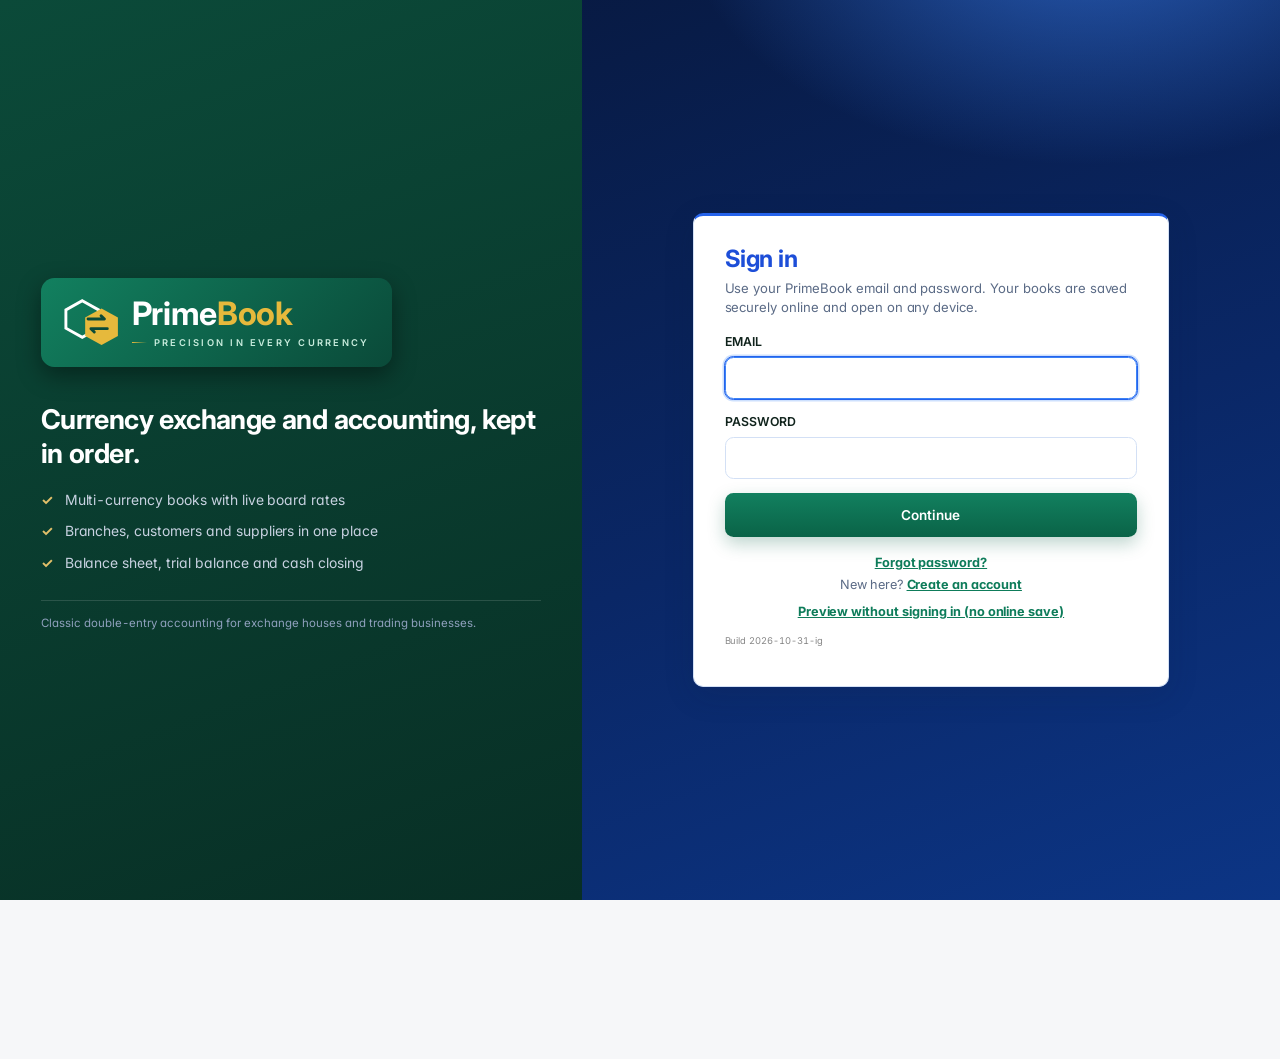
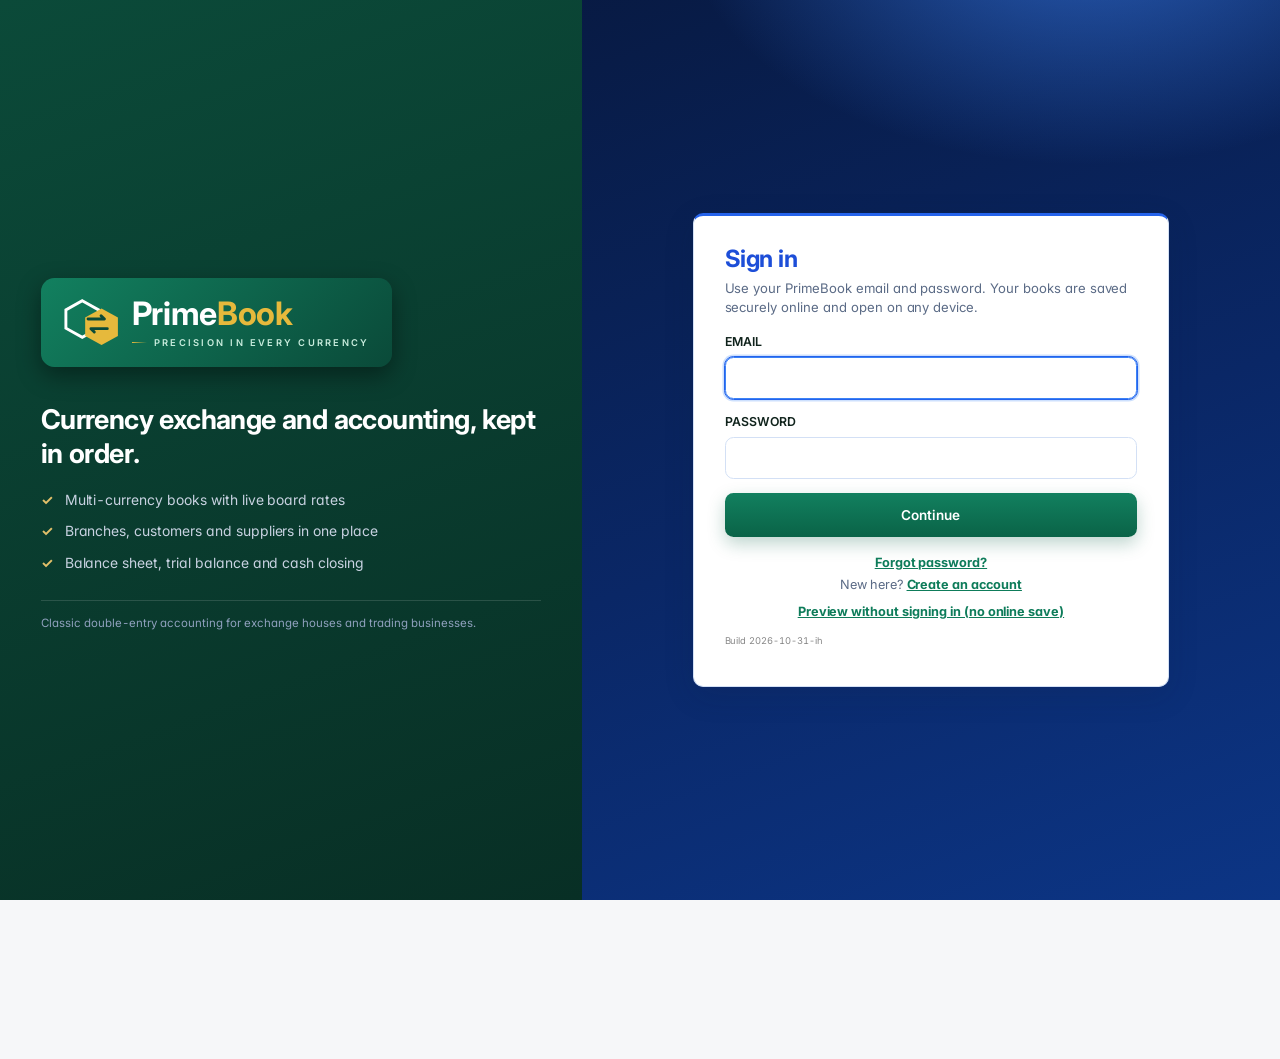
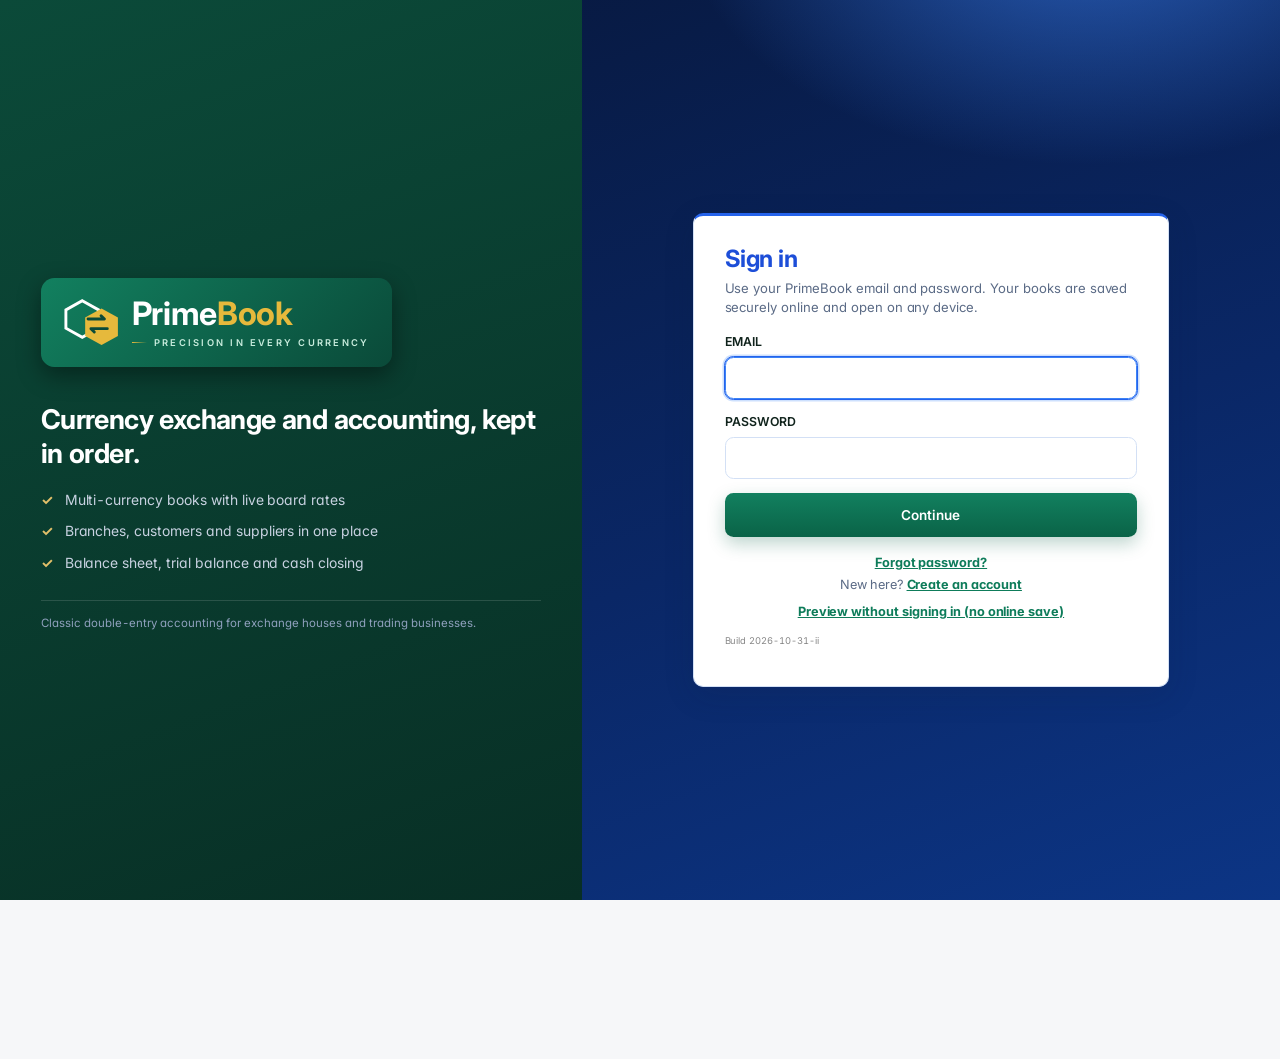
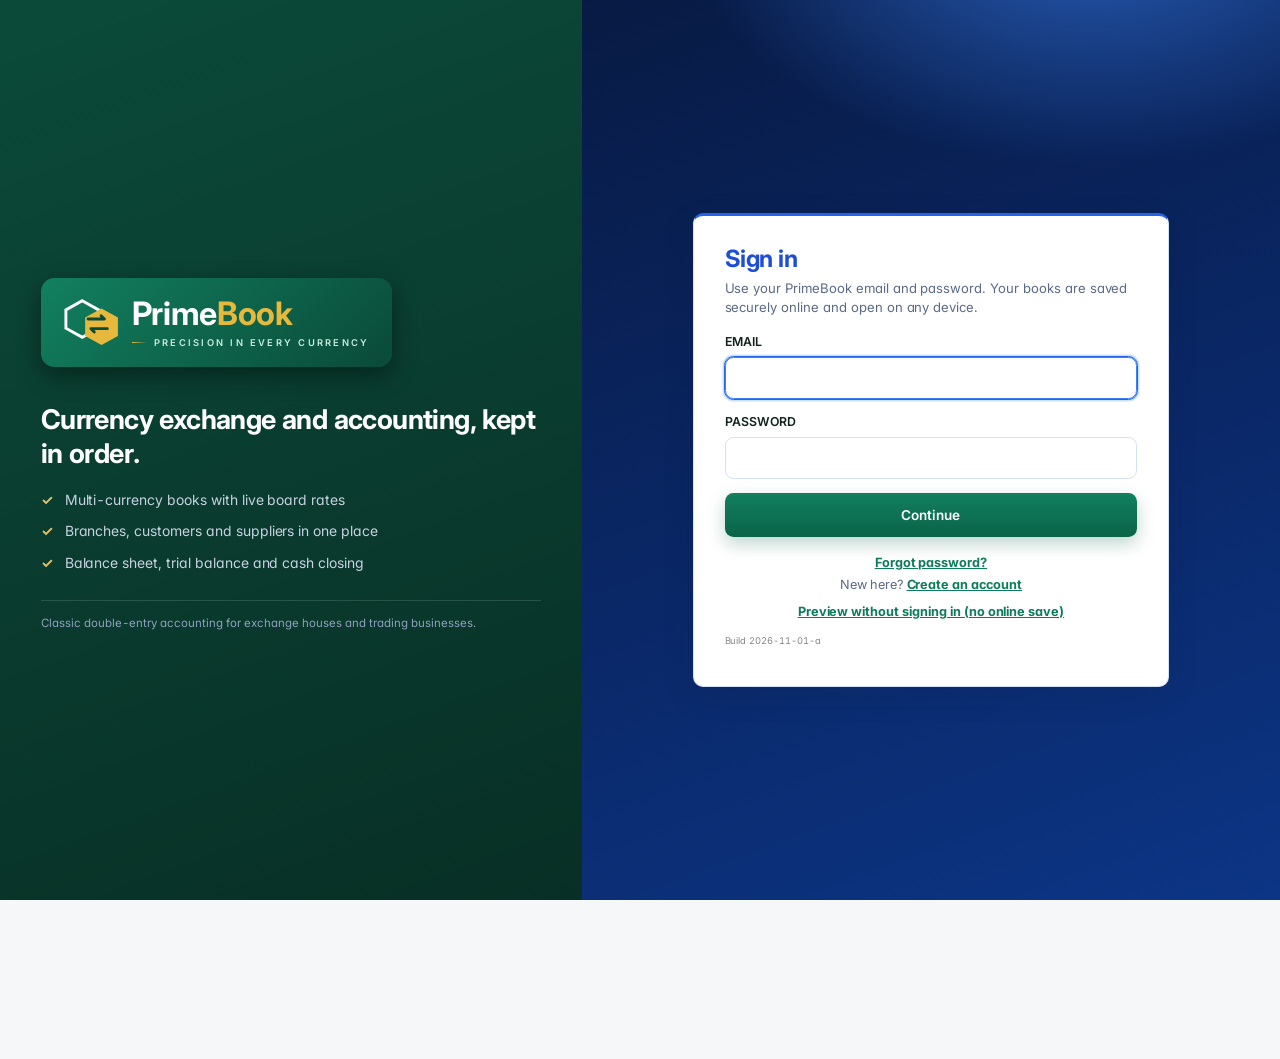
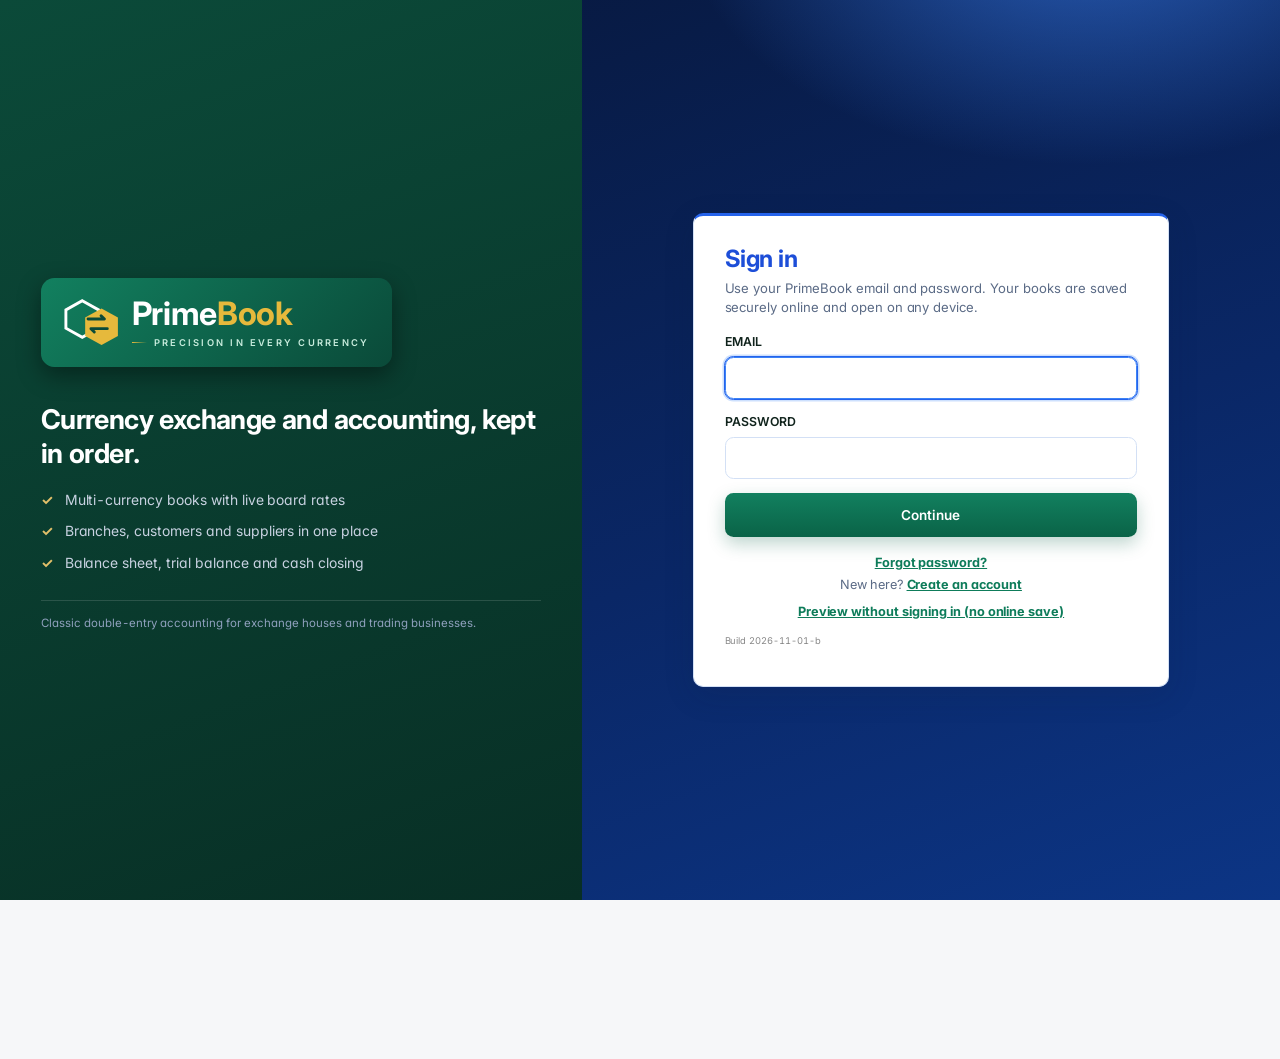
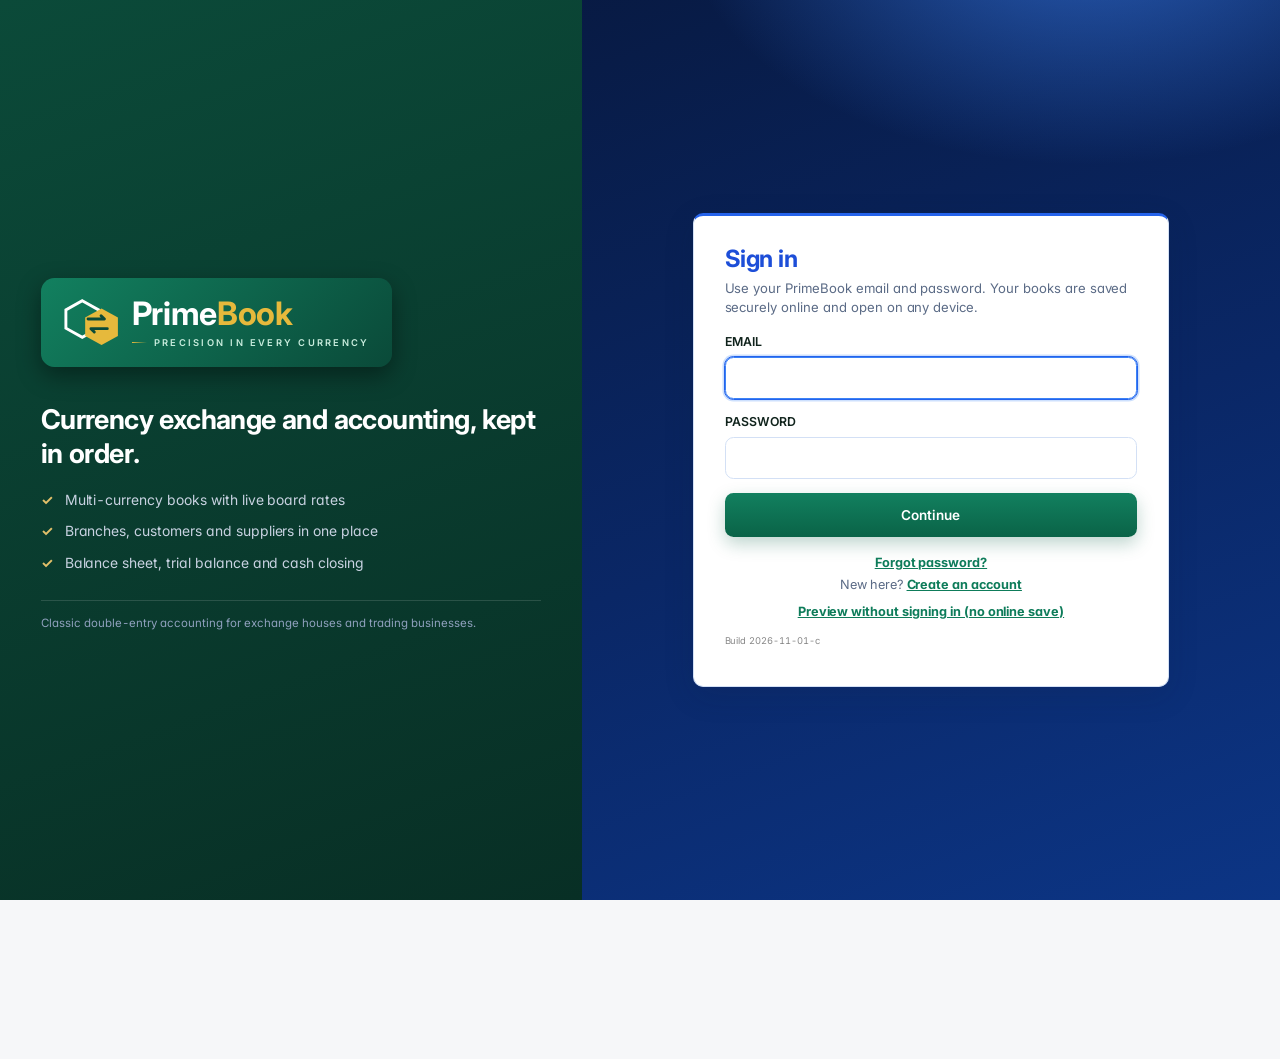
